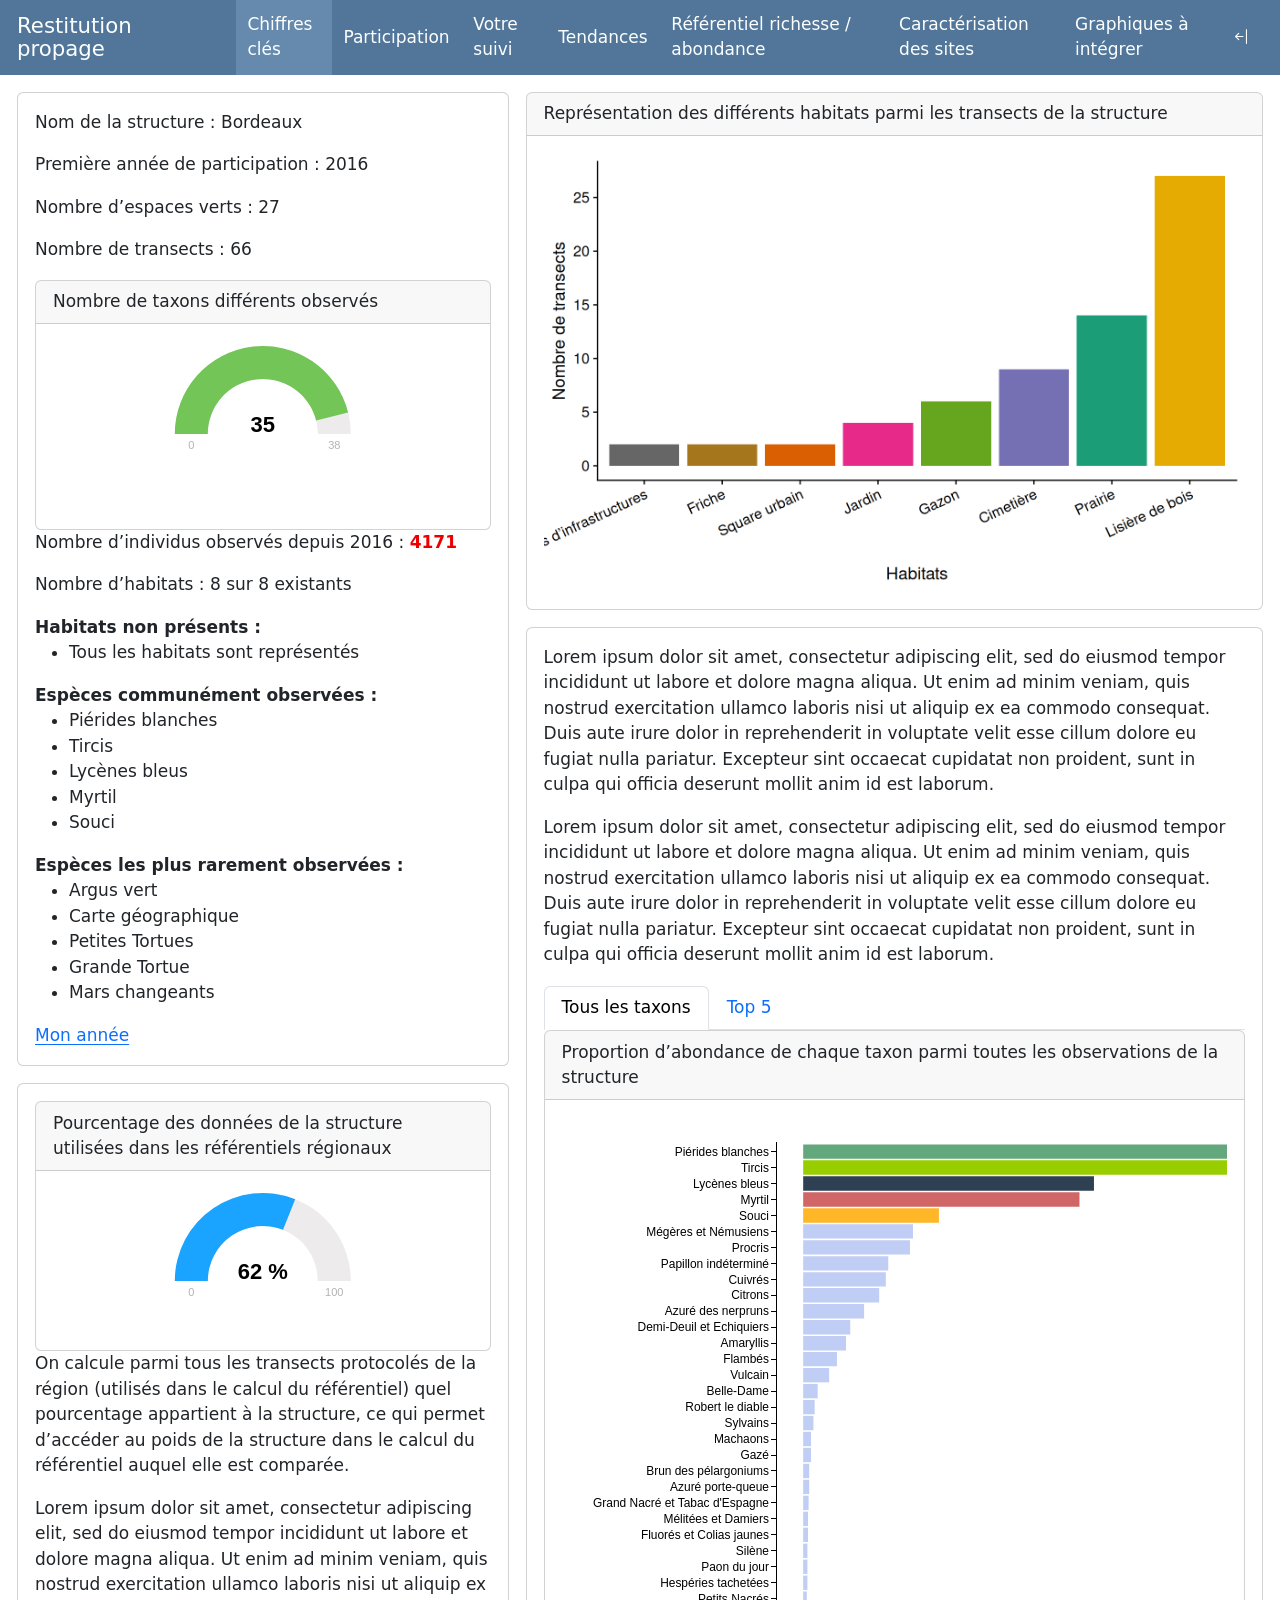
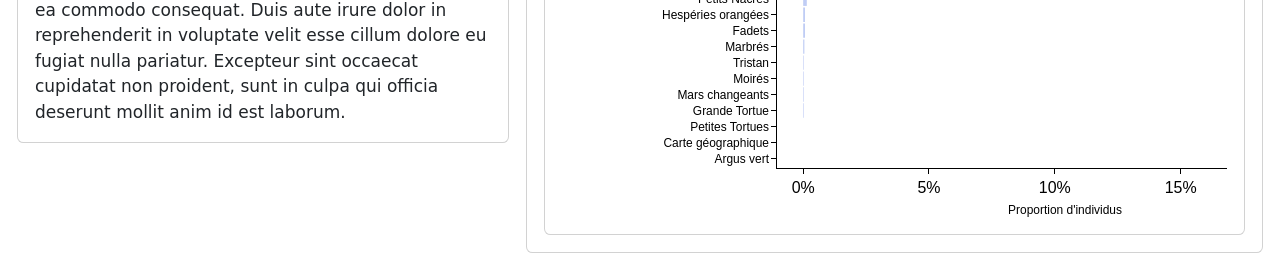
==== docs/bordeaux.html @ f099017a "fix: correction de la participation" ====
<!DOCTYPE html>
<html xmlns="http://www.w3.org/1999/xhtml" lang="en" xml:lang="en"><head>

<meta charset="utf-8">
<meta name="generator" content="quarto-1.4.549">

<meta name="viewport" content="width=device-width, initial-scale=1.0, user-scalable=yes">


<title>Restitution propage</title>
<style>
code{white-space: pre-wrap;}
span.smallcaps{font-variant: small-caps;}
div.columns{display: flex; gap: min(4vw, 1.5em);}
div.column{flex: auto; overflow-x: auto;}
div.hanging-indent{margin-left: 1.5em; text-indent: -1.5em;}
ul.task-list{list-style: none;}
ul.task-list li input[type="checkbox"] {
width: 0.8em;
margin: 0 0.8em 0.2em -1em;  vertical-align: middle;
}
</style>


<script>/*!
 * clipboard.js v2.0.11
 * https://clipboardjs.com/
 *
 * Licensed MIT © Zeno Rocha
 */
!function(t,e){"object"==typeof exports&&"object"==typeof module?module.exports=e():"function"==typeof define&&define.amd?define([],e):"object"==typeof exports?exports.ClipboardJS=e():t.ClipboardJS=e()}(this,function(){return n={686:function(t,e,n){"use strict";n.d(e,{default:function(){return b}});var e=n(279),i=n.n(e),e=n(370),u=n.n(e),e=n(817),r=n.n(e);function c(t){try{return document.execCommand(t)}catch(t){return}}var a=function(t){t=r()(t);return c("cut"),t};function o(t,e){var n,o,t=(n=t,o="rtl"===document.documentElement.getAttribute("dir"),(t=document.createElement("textarea")).style.fontSize="12pt",t.style.border="0",t.style.padding="0",t.style.margin="0",t.style.position="absolute",t.style[o?"right":"left"]="-9999px",o=window.pageYOffset||document.documentElement.scrollTop,t.style.top="".concat(o,"px"),t.setAttribute("readonly",""),t.value=n,t);return e.container.appendChild(t),e=r()(t),c("copy"),t.remove(),e}var f=function(t){var e=1<arguments.length&&void 0!==arguments[1]?arguments[1]:{container:document.body},n="";return"string"==typeof t?n=o(t,e):t instanceof HTMLInputElement&&!["text","search","url","tel","password"].includes(null==t?void 0:t.type)?n=o(t.value,e):(n=r()(t),c("copy")),n};function l(t){return(l="function"==typeof Symbol&&"symbol"==typeof Symbol.iterator?function(t){return typeof t}:function(t){return t&&"function"==typeof Symbol&&t.constructor===Symbol&&t!==Symbol.prototype?"symbol":typeof t})(t)}var s=function(){var t=0<arguments.length&&void 0!==arguments[0]?arguments[0]:{},e=t.action,n=void 0===e?"copy":e,o=t.container,e=t.target,t=t.text;if("copy"!==n&&"cut"!==n)throw new Error('Invalid "action" value, use either "copy" or "cut"');if(void 0!==e){if(!e||"object"!==l(e)||1!==e.nodeType)throw new Error('Invalid "target" value, use a valid Element');if("copy"===n&&e.hasAttribute("disabled"))throw new Error('Invalid "target" attribute. Please use "readonly" instead of "disabled" attribute');if("cut"===n&&(e.hasAttribute("readonly")||e.hasAttribute("disabled")))throw new Error('Invalid "target" attribute. You can\'t cut text from elements with "readonly" or "disabled" attributes')}return t?f(t,{container:o}):e?"cut"===n?a(e):f(e,{container:o}):void 0};function p(t){return(p="function"==typeof Symbol&&"symbol"==typeof Symbol.iterator?function(t){return typeof t}:function(t){return t&&"function"==typeof Symbol&&t.constructor===Symbol&&t!==Symbol.prototype?"symbol":typeof t})(t)}function d(t,e){for(var n=0;n<e.length;n++){var o=e[n];o.enumerable=o.enumerable||!1,o.configurable=!0,"value"in o&&(o.writable=!0),Object.defineProperty(t,o.key,o)}}function y(t,e){return(y=Object.setPrototypeOf||function(t,e){return t.__proto__=e,t})(t,e)}function h(n){var o=function(){if("undefined"==typeof Reflect||!Reflect.construct)return!1;if(Reflect.construct.sham)return!1;if("function"==typeof Proxy)return!0;try{return Date.prototype.toString.call(Reflect.construct(Date,[],function(){})),!0}catch(t){return!1}}();return function(){var t,e=v(n);return t=o?(t=v(this).constructor,Reflect.construct(e,arguments,t)):e.apply(this,arguments),e=this,!(t=t)||"object"!==p(t)&&"function"!=typeof t?function(t){if(void 0!==t)return t;throw new ReferenceError("this hasn't been initialised - super() hasn't been called")}(e):t}}function v(t){return(v=Object.setPrototypeOf?Object.getPrototypeOf:function(t){return t.__proto__||Object.getPrototypeOf(t)})(t)}function m(t,e){t="data-clipboard-".concat(t);if(e.hasAttribute(t))return e.getAttribute(t)}var b=function(){!function(t,e){if("function"!=typeof e&&null!==e)throw new TypeError("Super expression must either be null or a function");t.prototype=Object.create(e&&e.prototype,{constructor:{value:t,writable:!0,configurable:!0}}),e&&y(t,e)}(r,i());var t,e,n,o=h(r);function r(t,e){var n;return function(t){if(!(t instanceof r))throw new TypeError("Cannot call a class as a function")}(this),(n=o.call(this)).resolveOptions(e),n.listenClick(t),n}return t=r,n=[{key:"copy",value:function(t){var e=1<arguments.length&&void 0!==arguments[1]?arguments[1]:{container:document.body};return f(t,e)}},{key:"cut",value:function(t){return a(t)}},{key:"isSupported",value:function(){var t=0<arguments.length&&void 0!==arguments[0]?arguments[0]:["copy","cut"],t="string"==typeof t?[t]:t,e=!!document.queryCommandSupported;return t.forEach(function(t){e=e&&!!document.queryCommandSupported(t)}),e}}],(e=[{key:"resolveOptions",value:function(){var t=0<arguments.length&&void 0!==arguments[0]?arguments[0]:{};this.action="function"==typeof t.action?t.action:this.defaultAction,this.target="function"==typeof t.target?t.target:this.defaultTarget,this.text="function"==typeof t.text?t.text:this.defaultText,this.container="object"===p(t.container)?t.container:document.body}},{key:"listenClick",value:function(t){var e=this;this.listener=u()(t,"click",function(t){return e.onClick(t)})}},{key:"onClick",value:function(t){var e=t.delegateTarget||t.currentTarget,n=this.action(e)||"copy",t=s({action:n,container:this.container,target:this.target(e),text:this.text(e)});this.emit(t?"success":"error",{action:n,text:t,trigger:e,clearSelection:function(){e&&e.focus(),window.getSelection().removeAllRanges()}})}},{key:"defaultAction",value:function(t){return m("action",t)}},{key:"defaultTarget",value:function(t){t=m("target",t);if(t)return document.querySelector(t)}},{key:"defaultText",value:function(t){return m("text",t)}},{key:"destroy",value:function(){this.listener.destroy()}}])&&d(t.prototype,e),n&&d(t,n),r}()},828:function(t){var e;"undefined"==typeof Element||Element.prototype.matches||((e=Element.prototype).matches=e.matchesSelector||e.mozMatchesSelector||e.msMatchesSelector||e.oMatchesSelector||e.webkitMatchesSelector),t.exports=function(t,e){for(;t&&9!==t.nodeType;){if("function"==typeof t.matches&&t.matches(e))return t;t=t.parentNode}}},438:function(t,e,n){var u=n(828);function i(t,e,n,o,r){var i=function(e,n,t,o){return function(t){t.delegateTarget=u(t.target,n),t.delegateTarget&&o.call(e,t)}}.apply(this,arguments);return t.addEventListener(n,i,r),{destroy:function(){t.removeEventListener(n,i,r)}}}t.exports=function(t,e,n,o,r){return"function"==typeof t.addEventListener?i.apply(null,arguments):"function"==typeof n?i.bind(null,document).apply(null,arguments):("string"==typeof t&&(t=document.querySelectorAll(t)),Array.prototype.map.call(t,function(t){return i(t,e,n,o,r)}))}},879:function(t,n){n.node=function(t){return void 0!==t&&t instanceof HTMLElement&&1===t.nodeType},n.nodeList=function(t){var e=Object.prototype.toString.call(t);return void 0!==t&&("[object NodeList]"===e||"[object HTMLCollection]"===e)&&"length"in t&&(0===t.length||n.node(t[0]))},n.string=function(t){return"string"==typeof t||t instanceof String},n.fn=function(t){return"[object Function]"===Object.prototype.toString.call(t)}},370:function(t,e,n){var f=n(879),l=n(438);t.exports=function(t,e,n){if(!t&&!e&&!n)throw new Error("Missing required arguments");if(!f.string(e))throw new TypeError("Second argument must be a String");if(!f.fn(n))throw new TypeError("Third argument must be a Function");if(f.node(t))return c=e,a=n,(u=t).addEventListener(c,a),{destroy:function(){u.removeEventListener(c,a)}};if(f.nodeList(t))return o=t,r=e,i=n,Array.prototype.forEach.call(o,function(t){t.addEventListener(r,i)}),{destroy:function(){Array.prototype.forEach.call(o,function(t){t.removeEventListener(r,i)})}};if(f.string(t))return t=t,e=e,n=n,l(document.body,t,e,n);throw new TypeError("First argument must be a String, HTMLElement, HTMLCollection, or NodeList");var o,r,i,u,c,a}},817:function(t){t.exports=function(t){var e,n="SELECT"===t.nodeName?(t.focus(),t.value):"INPUT"===t.nodeName||"TEXTAREA"===t.nodeName?((e=t.hasAttribute("readonly"))||t.setAttribute("readonly",""),t.select(),t.setSelectionRange(0,t.value.length),e||t.removeAttribute("readonly"),t.value):(t.hasAttribute("contenteditable")&&t.focus(),n=window.getSelection(),(e=document.createRange()).selectNodeContents(t),n.removeAllRanges(),n.addRange(e),n.toString());return n}},279:function(t){function e(){}e.prototype={on:function(t,e,n){var o=this.e||(this.e={});return(o[t]||(o[t]=[])).push({fn:e,ctx:n}),this},once:function(t,e,n){var o=this;function r(){o.off(t,r),e.apply(n,arguments)}return r._=e,this.on(t,r,n)},emit:function(t){for(var e=[].slice.call(arguments,1),n=((this.e||(this.e={}))[t]||[]).slice(),o=0,r=n.length;o<r;o++)n[o].fn.apply(n[o].ctx,e);return this},off:function(t,e){var n=this.e||(this.e={}),o=n[t],r=[];if(o&&e)for(var i=0,u=o.length;i<u;i++)o[i].fn!==e&&o[i].fn._!==e&&r.push(o[i]);return r.length?n[t]=r:delete n[t],this}},t.exports=e,t.exports.TinyEmitter=e}},r={},o.n=function(t){var e=t&&t.__esModule?function(){return t.default}:function(){return t};return o.d(e,{a:e}),e},o.d=function(t,e){for(var n in e)o.o(e,n)&&!o.o(t,n)&&Object.defineProperty(t,n,{enumerable:!0,get:e[n]})},o.o=function(t,e){return Object.prototype.hasOwnProperty.call(t,e)},o(686).default;function o(t){if(r[t])return r[t].exports;var e=r[t]={exports:{}};return n[t](e,e.exports,o),e.exports}var n,r});</script>
<script>const sectionChanged = new CustomEvent("quarto-sectionChanged", {
  detail: {},
  bubbles: true,
  cancelable: false,
  composed: false,
});

const layoutMarginEls = () => {
  // Find any conflicting margin elements and add margins to the
  // top to prevent overlap
  const marginChildren = window.document.querySelectorAll(
    ".column-margin.column-container > *, .margin-caption, .aside"
  );

  let lastBottom = 0;
  for (const marginChild of marginChildren) {
    if (marginChild.offsetParent !== null) {
      // clear the top margin so we recompute it
      marginChild.style.marginTop = null;
      const top = marginChild.getBoundingClientRect().top + window.scrollY;
      if (top < lastBottom) {
        const marginChildStyle = window.getComputedStyle(marginChild);
        const marginBottom = parseFloat(marginChildStyle["marginBottom"]);
        const margin = lastBottom - top + marginBottom;
        marginChild.style.marginTop = `${margin}px`;
      }
      const styles = window.getComputedStyle(marginChild);
      const marginTop = parseFloat(styles["marginTop"]);
      lastBottom = top + marginChild.getBoundingClientRect().height + marginTop;
    }
  }
};

window.document.addEventListener("DOMContentLoaded", function (_event) {
  // Recompute the position of margin elements anytime the body size changes
  if (window.ResizeObserver) {
    const resizeObserver = new window.ResizeObserver(
      throttle(() => {
        layoutMarginEls();
        if (
          window.document.body.getBoundingClientRect().width < 990 &&
          isReaderMode()
        ) {
          quartoToggleReader();
        }
      }, 50)
    );
    resizeObserver.observe(window.document.body);
  }

  const tocEl = window.document.querySelector('nav.toc-active[role="doc-toc"]');
  const sidebarEl = window.document.getElementById("quarto-sidebar");
  const leftTocEl = window.document.getElementById("quarto-sidebar-toc-left");
  const marginSidebarEl = window.document.getElementById(
    "quarto-margin-sidebar"
  );
  // function to determine whether the element has a previous sibling that is active
  const prevSiblingIsActiveLink = (el) => {
    const sibling = el.previousElementSibling;
    if (sibling && sibling.tagName === "A") {
      return sibling.classList.contains("active");
    } else {
      return false;
    }
  };

  // fire slideEnter for bootstrap tab activations (for htmlwidget resize behavior)
  function fireSlideEnter(e) {
    const event = window.document.createEvent("Event");
    event.initEvent("slideenter", true, true);
    window.document.dispatchEvent(event);
  }
  const tabs = window.document.querySelectorAll('a[data-bs-toggle="tab"]');
  tabs.forEach((tab) => {
    tab.addEventListener("shown.bs.tab", fireSlideEnter);
  });

  // fire slideEnter for tabby tab activations (for htmlwidget resize behavior)
  document.addEventListener("tabby", fireSlideEnter, false);

  // Track scrolling and mark TOC links as active
  // get table of contents and sidebar (bail if we don't have at least one)
  const tocLinks = tocEl
    ? [...tocEl.querySelectorAll("a[data-scroll-target]")]
    : [];
  const makeActive = (link) => tocLinks[link].classList.add("active");
  const removeActive = (link) => tocLinks[link].classList.remove("active");
  const removeAllActive = () =>
    [...Array(tocLinks.length).keys()].forEach((link) => removeActive(link));

  // activate the anchor for a section associated with this TOC entry
  tocLinks.forEach((link) => {
    link.addEventListener("click", () => {
      if (link.href.indexOf("#") !== -1) {
        const anchor = link.href.split("#")[1];
        const heading = window.document.querySelector(
          `[data-anchor-id=${anchor}]`
        );
        if (heading) {
          // Add the class
          heading.classList.add("reveal-anchorjs-link");

          // function to show the anchor
          const handleMouseout = () => {
            heading.classList.remove("reveal-anchorjs-link");
            heading.removeEventListener("mouseout", handleMouseout);
          };

          // add a function to clear the anchor when the user mouses out of it
          heading.addEventListener("mouseout", handleMouseout);
        }
      }
    });
  });

  const sections = tocLinks.map((link) => {
    const target = link.getAttribute("data-scroll-target");
    if (target.startsWith("#")) {
      return window.document.getElementById(decodeURI(`${target.slice(1)}`));
    } else {
      return window.document.querySelector(decodeURI(`${target}`));
    }
  });

  const sectionMargin = 200;
  let currentActive = 0;
  // track whether we've initialized state the first time
  let init = false;

  const updateActiveLink = () => {
    // The index from bottom to top (e.g. reversed list)
    let sectionIndex = -1;
    if (
      window.innerHeight + window.pageYOffset >=
      window.document.body.offsetHeight
    ) {
      sectionIndex = 0;
    } else {
      sectionIndex = [...sections].reverse().findIndex((section) => {
        if (section) {
          return window.pageYOffset >= section.offsetTop - sectionMargin;
        } else {
          return false;
        }
      });
    }
    if (sectionIndex > -1) {
      const current = sections.length - sectionIndex - 1;
      if (current !== currentActive) {
        removeAllActive();
        currentActive = current;
        makeActive(current);
        if (init) {
          window.dispatchEvent(sectionChanged);
        }
        init = true;
      }
    }
  };

  const inHiddenRegion = (top, bottom, hiddenRegions) => {
    for (const region of hiddenRegions) {
      if (top <= region.bottom && bottom >= region.top) {
        return true;
      }
    }
    return false;
  };

  const categorySelector = "header.quarto-title-block .quarto-category";
  const activateCategories = (href) => {
    // Find any categories
    // Surround them with a link pointing back to:
    // #category=Authoring
    try {
      const categoryEls = window.document.querySelectorAll(categorySelector);
      for (const categoryEl of categoryEls) {
        const categoryText = categoryEl.textContent;
        if (categoryText) {
          const link = `${href}#category=${encodeURIComponent(categoryText)}`;
          const linkEl = window.document.createElement("a");
          linkEl.setAttribute("href", link);
          for (const child of categoryEl.childNodes) {
            linkEl.append(child);
          }
          categoryEl.appendChild(linkEl);
        }
      }
    } catch {
      // Ignore errors
    }
  };
  function hasTitleCategories() {
    return window.document.querySelector(categorySelector) !== null;
  }

  function offsetRelativeUrl(url) {
    const offset = getMeta("quarto:offset");
    return offset ? offset + url : url;
  }

  function offsetAbsoluteUrl(url) {
    const offset = getMeta("quarto:offset");
    const baseUrl = new URL(offset, window.location);

    const projRelativeUrl = url.replace(baseUrl, "");
    if (projRelativeUrl.startsWith("/")) {
      return projRelativeUrl;
    } else {
      return "/" + projRelativeUrl;
    }
  }

  // read a meta tag value
  function getMeta(metaName) {
    const metas = window.document.getElementsByTagName("meta");
    for (let i = 0; i < metas.length; i++) {
      if (metas[i].getAttribute("name") === metaName) {
        return metas[i].getAttribute("content");
      }
    }
    return "";
  }

  async function findAndActivateCategories() {
    const currentPagePath = offsetAbsoluteUrl(window.location.href);
    const response = await fetch(offsetRelativeUrl("listings.json"));
    if (response.status == 200) {
      return response.json().then(function (listingPaths) {
        const listingHrefs = [];
        for (const listingPath of listingPaths) {
          const pathWithoutLeadingSlash = listingPath.listing.substring(1);
          for (const item of listingPath.items) {
            if (
              item === currentPagePath ||
              item === currentPagePath + "index.html"
            ) {
              // Resolve this path against the offset to be sure
              // we already are using the correct path to the listing
              // (this adjusts the listing urls to be rooted against
              // whatever root the page is actually running against)
              const relative = offsetRelativeUrl(pathWithoutLeadingSlash);
              const baseUrl = window.location;
              const resolvedPath = new URL(relative, baseUrl);
              listingHrefs.push(resolvedPath.pathname);
              break;
            }
          }
        }

        // Look up the tree for a nearby linting and use that if we find one
        const nearestListing = findNearestParentListing(
          offsetAbsoluteUrl(window.location.pathname),
          listingHrefs
        );
        if (nearestListing) {
          activateCategories(nearestListing);
        } else {
          // See if the referrer is a listing page for this item
          const referredRelativePath = offsetAbsoluteUrl(document.referrer);
          const referrerListing = listingHrefs.find((listingHref) => {
            const isListingReferrer =
              listingHref === referredRelativePath ||
              listingHref === referredRelativePath + "index.html";
            return isListingReferrer;
          });

          if (referrerListing) {
            // Try to use the referrer if possible
            activateCategories(referrerListing);
          } else if (listingHrefs.length > 0) {
            // Otherwise, just fall back to the first listing
            activateCategories(listingHrefs[0]);
          }
        }
      });
    }
  }
  if (hasTitleCategories()) {
    findAndActivateCategories();
  }

  const findNearestParentListing = (href, listingHrefs) => {
    if (!href || !listingHrefs) {
      return undefined;
    }
    // Look up the tree for a nearby linting and use that if we find one
    const relativeParts = href.substring(1).split("/");
    while (relativeParts.length > 0) {
      const path = relativeParts.join("/");
      for (const listingHref of listingHrefs) {
        if (listingHref.startsWith(path)) {
          return listingHref;
        }
      }
      relativeParts.pop();
    }

    return undefined;
  };

  const manageSidebarVisiblity = (el, placeholderDescriptor) => {
    let isVisible = true;
    let elRect;

    return (hiddenRegions) => {
      if (el === null) {
        return;
      }

      // Find the last element of the TOC
      const lastChildEl = el.lastElementChild;

      if (lastChildEl) {
        // Converts the sidebar to a menu
        const convertToMenu = () => {
          for (const child of el.children) {
            child.style.opacity = 0;
            child.style.overflow = "hidden";
          }

          nexttick(() => {
            const toggleContainer = window.document.createElement("div");
            toggleContainer.style.width = "100%";
            toggleContainer.classList.add("zindex-over-content");
            toggleContainer.classList.add("quarto-sidebar-toggle");
            toggleContainer.classList.add("headroom-target"); // Marks this to be managed by headeroom
            toggleContainer.id = placeholderDescriptor.id;
            toggleContainer.style.position = "fixed";

            const toggleIcon = window.document.createElement("i");
            toggleIcon.classList.add("quarto-sidebar-toggle-icon");
            toggleIcon.classList.add("bi");
            toggleIcon.classList.add("bi-caret-down-fill");

            const toggleTitle = window.document.createElement("div");
            const titleEl = window.document.body.querySelector(
              placeholderDescriptor.titleSelector
            );
            if (titleEl) {
              toggleTitle.append(
                titleEl.textContent || titleEl.innerText,
                toggleIcon
              );
            }
            toggleTitle.classList.add("zindex-over-content");
            toggleTitle.classList.add("quarto-sidebar-toggle-title");
            toggleContainer.append(toggleTitle);

            const toggleContents = window.document.createElement("div");
            toggleContents.classList = el.classList;
            toggleContents.classList.add("zindex-over-content");
            toggleContents.classList.add("quarto-sidebar-toggle-contents");
            for (const child of el.children) {
              if (child.id === "toc-title") {
                continue;
              }

              const clone = child.cloneNode(true);
              clone.style.opacity = 1;
              clone.style.display = null;
              toggleContents.append(clone);
            }
            toggleContents.style.height = "0px";
            const positionToggle = () => {
              // position the element (top left of parent, same width as parent)
              if (!elRect) {
                elRect = el.getBoundingClientRect();
              }
              toggleContainer.style.left = `${elRect.left}px`;
              toggleContainer.style.top = `${elRect.top}px`;
              toggleContainer.style.width = `${elRect.width}px`;
            };
            positionToggle();

            toggleContainer.append(toggleContents);
            el.parentElement.prepend(toggleContainer);

            // Process clicks
            let tocShowing = false;
            // Allow the caller to control whether this is dismissed
            // when it is clicked (e.g. sidebar navigation supports
            // opening and closing the nav tree, so don't dismiss on click)
            const clickEl = placeholderDescriptor.dismissOnClick
              ? toggleContainer
              : toggleTitle;

            const closeToggle = () => {
              if (tocShowing) {
                toggleContainer.classList.remove("expanded");
                toggleContents.style.height = "0px";
                tocShowing = false;
              }
            };

            // Get rid of any expanded toggle if the user scrolls
            window.document.addEventListener(
              "scroll",
              throttle(() => {
                closeToggle();
              }, 50)
            );

            // Handle positioning of the toggle
            window.addEventListener(
              "resize",
              throttle(() => {
                elRect = undefined;
                positionToggle();
              }, 50)
            );

            window.addEventListener("quarto-hrChanged", () => {
              elRect = undefined;
            });

            // Process the click
            clickEl.onclick = () => {
              if (!tocShowing) {
                toggleContainer.classList.add("expanded");
                toggleContents.style.height = null;
                tocShowing = true;
              } else {
                closeToggle();
              }
            };
          });
        };

        // Converts a sidebar from a menu back to a sidebar
        const convertToSidebar = () => {
          for (const child of el.children) {
            child.style.opacity = 1;
            child.style.overflow = null;
          }

          const placeholderEl = window.document.getElementById(
            placeholderDescriptor.id
          );
          if (placeholderEl) {
            placeholderEl.remove();
          }

          el.classList.remove("rollup");
        };

        if (isReaderMode()) {
          convertToMenu();
          isVisible = false;
        } else {
          // Find the top and bottom o the element that is being managed
          const elTop = el.offsetTop;
          const elBottom =
            elTop + lastChildEl.offsetTop + lastChildEl.offsetHeight;

          if (!isVisible) {
            // If the element is current not visible reveal if there are
            // no conflicts with overlay regions
            if (!inHiddenRegion(elTop, elBottom, hiddenRegions)) {
              convertToSidebar();
              isVisible = true;
            }
          } else {
            // If the element is visible, hide it if it conflicts with overlay regions
            // and insert a placeholder toggle (or if we're in reader mode)
            if (inHiddenRegion(elTop, elBottom, hiddenRegions)) {
              convertToMenu();
              isVisible = false;
            }
          }
        }
      }
    };
  };

  const tabEls = document.querySelectorAll('a[data-bs-toggle="tab"]');
  for (const tabEl of tabEls) {
    const id = tabEl.getAttribute("data-bs-target");
    if (id) {
      const columnEl = document.querySelector(
        `${id} .column-margin, .tabset-margin-content`
      );
      if (columnEl)
        tabEl.addEventListener("shown.bs.tab", function (event) {
          const el = event.srcElement;
          if (el) {
            const visibleCls = `${el.id}-margin-content`;
            // walk up until we find a parent tabset
            let panelTabsetEl = el.parentElement;
            while (panelTabsetEl) {
              if (panelTabsetEl.classList.contains("panel-tabset")) {
                break;
              }
              panelTabsetEl = panelTabsetEl.parentElement;
            }

            if (panelTabsetEl) {
              const prevSib = panelTabsetEl.previousElementSibling;
              if (
                prevSib &&
                prevSib.classList.contains("tabset-margin-container")
              ) {
                const childNodes = prevSib.querySelectorAll(
                  ".tabset-margin-content"
                );
                for (const childEl of childNodes) {
                  if (childEl.classList.contains(visibleCls)) {
                    childEl.classList.remove("collapse");
                  } else {
                    childEl.classList.add("collapse");
                  }
                }
              }
            }
          }

          layoutMarginEls();
        });
    }
  }

  // Manage the visibility of the toc and the sidebar
  const marginScrollVisibility = manageSidebarVisiblity(marginSidebarEl, {
    id: "quarto-toc-toggle",
    titleSelector: "#toc-title",
    dismissOnClick: true,
  });
  const sidebarScrollVisiblity = manageSidebarVisiblity(sidebarEl, {
    id: "quarto-sidebarnav-toggle",
    titleSelector: ".title",
    dismissOnClick: false,
  });
  let tocLeftScrollVisibility;
  if (leftTocEl) {
    tocLeftScrollVisibility = manageSidebarVisiblity(leftTocEl, {
      id: "quarto-lefttoc-toggle",
      titleSelector: "#toc-title",
      dismissOnClick: true,
    });
  }

  // Find the first element that uses formatting in special columns
  const conflictingEls = window.document.body.querySelectorAll(
    '[class^="column-"], [class*=" column-"], aside, [class*="margin-caption"], [class*=" margin-caption"], [class*="margin-ref"], [class*=" margin-ref"]'
  );

  // Filter all the possibly conflicting elements into ones
  // the do conflict on the left or ride side
  const arrConflictingEls = Array.from(conflictingEls);
  const leftSideConflictEls = arrConflictingEls.filter((el) => {
    if (el.tagName === "ASIDE") {
      return false;
    }
    return Array.from(el.classList).find((className) => {
      return (
        className !== "column-body" &&
        className.startsWith("column-") &&
        !className.endsWith("right") &&
        !className.endsWith("container") &&
        className !== "column-margin"
      );
    });
  });
  const rightSideConflictEls = arrConflictingEls.filter((el) => {
    if (el.tagName === "ASIDE") {
      return true;
    }

    const hasMarginCaption = Array.from(el.classList).find((className) => {
      return className == "margin-caption";
    });
    if (hasMarginCaption) {
      return true;
    }

    return Array.from(el.classList).find((className) => {
      return (
        className !== "column-body" &&
        !className.endsWith("container") &&
        className.startsWith("column-") &&
        !className.endsWith("left")
      );
    });
  });

  const kOverlapPaddingSize = 10;
  function toRegions(els) {
    return els.map((el) => {
      const boundRect = el.getBoundingClientRect();
      const top =
        boundRect.top +
        document.documentElement.scrollTop -
        kOverlapPaddingSize;
      return {
        top,
        bottom: top + el.scrollHeight + 2 * kOverlapPaddingSize,
      };
    });
  }

  let hasObserved = false;
  const visibleItemObserver = (els) => {
    let visibleElements = [...els];
    const intersectionObserver = new IntersectionObserver(
      (entries, _observer) => {
        entries.forEach((entry) => {
          if (entry.isIntersecting) {
            if (visibleElements.indexOf(entry.target) === -1) {
              visibleElements.push(entry.target);
            }
          } else {
            visibleElements = visibleElements.filter((visibleEntry) => {
              return visibleEntry !== entry;
            });
          }
        });

        if (!hasObserved) {
          hideOverlappedSidebars();
        }
        hasObserved = true;
      },
      {}
    );
    els.forEach((el) => {
      intersectionObserver.observe(el);
    });

    return {
      getVisibleEntries: () => {
        return visibleElements;
      },
    };
  };

  const rightElementObserver = visibleItemObserver(rightSideConflictEls);
  const leftElementObserver = visibleItemObserver(leftSideConflictEls);

  const hideOverlappedSidebars = () => {
    marginScrollVisibility(toRegions(rightElementObserver.getVisibleEntries()));
    sidebarScrollVisiblity(toRegions(leftElementObserver.getVisibleEntries()));
    if (tocLeftScrollVisibility) {
      tocLeftScrollVisibility(
        toRegions(leftElementObserver.getVisibleEntries())
      );
    }
  };

  window.quartoToggleReader = () => {
    // Applies a slow class (or removes it)
    // to update the transition speed
    const slowTransition = (slow) => {
      const manageTransition = (id, slow) => {
        const el = document.getElementById(id);
        if (el) {
          if (slow) {
            el.classList.add("slow");
          } else {
            el.classList.remove("slow");
          }
        }
      };

      manageTransition("TOC", slow);
      manageTransition("quarto-sidebar", slow);
    };
    const readerMode = !isReaderMode();
    setReaderModeValue(readerMode);

    // If we're entering reader mode, slow the transition
    if (readerMode) {
      slowTransition(readerMode);
    }
    highlightReaderToggle(readerMode);
    hideOverlappedSidebars();

    // If we're exiting reader mode, restore the non-slow transition
    if (!readerMode) {
      slowTransition(!readerMode);
    }
  };

  const highlightReaderToggle = (readerMode) => {
    const els = document.querySelectorAll(".quarto-reader-toggle");
    if (els) {
      els.forEach((el) => {
        if (readerMode) {
          el.classList.add("reader");
        } else {
          el.classList.remove("reader");
        }
      });
    }
  };

  const setReaderModeValue = (val) => {
    if (window.location.protocol !== "file:") {
      window.localStorage.setItem("quarto-reader-mode", val);
    } else {
      localReaderMode = val;
    }
  };

  const isReaderMode = () => {
    if (window.location.protocol !== "file:") {
      return window.localStorage.getItem("quarto-reader-mode") === "true";
    } else {
      return localReaderMode;
    }
  };
  let localReaderMode = null;

  const tocOpenDepthStr = tocEl?.getAttribute("data-toc-expanded");
  const tocOpenDepth = tocOpenDepthStr ? Number(tocOpenDepthStr) : 1;

  // Walk the TOC and collapse/expand nodes
  // Nodes are expanded if:
  // - they are top level
  // - they have children that are 'active' links
  // - they are directly below an link that is 'active'
  const walk = (el, depth) => {
    // Tick depth when we enter a UL
    if (el.tagName === "UL") {
      depth = depth + 1;
    }

    // It this is active link
    let isActiveNode = false;
    if (el.tagName === "A" && el.classList.contains("active")) {
      isActiveNode = true;
    }

    // See if there is an active child to this element
    let hasActiveChild = false;
    for (child of el.children) {
      hasActiveChild = walk(child, depth) || hasActiveChild;
    }

    // Process the collapse state if this is an UL
    if (el.tagName === "UL") {
      if (tocOpenDepth === -1 && depth > 1) {
        el.classList.add("collapse");
      } else if (
        depth <= tocOpenDepth ||
        hasActiveChild ||
        prevSiblingIsActiveLink(el)
      ) {
        el.classList.remove("collapse");
      } else {
        el.classList.add("collapse");
      }

      // untick depth when we leave a UL
      depth = depth - 1;
    }
    return hasActiveChild || isActiveNode;
  };

  // walk the TOC and expand / collapse any items that should be shown

  if (tocEl) {
    walk(tocEl, 0);
    updateActiveLink();
  }

  // Throttle the scroll event and walk peridiocally
  window.document.addEventListener(
    "scroll",
    throttle(() => {
      if (tocEl) {
        updateActiveLink();
        walk(tocEl, 0);
      }
      if (!isReaderMode()) {
        hideOverlappedSidebars();
      }
    }, 5)
  );
  window.addEventListener(
    "resize",
    throttle(() => {
      if (!isReaderMode()) {
        hideOverlappedSidebars();
      }
    }, 10)
  );
  hideOverlappedSidebars();
  highlightReaderToggle(isReaderMode());
});

// grouped tabsets
window.addEventListener("pageshow", (_event) => {
  function getTabSettings() {
    const data = localStorage.getItem("quarto-persistent-tabsets-data");
    if (!data) {
      localStorage.setItem("quarto-persistent-tabsets-data", "{}");
      return {};
    }
    if (data) {
      return JSON.parse(data);
    }
  }

  function setTabSettings(data) {
    localStorage.setItem(
      "quarto-persistent-tabsets-data",
      JSON.stringify(data)
    );
  }

  function setTabState(groupName, groupValue) {
    const data = getTabSettings();
    data[groupName] = groupValue;
    setTabSettings(data);
  }

  function toggleTab(tab, active) {
    const tabPanelId = tab.getAttribute("aria-controls");
    const tabPanel = document.getElementById(tabPanelId);
    if (active) {
      tab.classList.add("active");
      tabPanel.classList.add("active");
    } else {
      tab.classList.remove("active");
      tabPanel.classList.remove("active");
    }
  }

  function toggleAll(selectedGroup, selectorsToSync) {
    for (const [thisGroup, tabs] of Object.entries(selectorsToSync)) {
      const active = selectedGroup === thisGroup;
      for (const tab of tabs) {
        toggleTab(tab, active);
      }
    }
  }

  function findSelectorsToSyncByLanguage() {
    const result = {};
    const tabs = Array.from(
      document.querySelectorAll(`div[data-group] a[id^='tabset-']`)
    );
    for (const item of tabs) {
      const div = item.parentElement.parentElement.parentElement;
      const group = div.getAttribute("data-group");
      if (!result[group]) {
        result[group] = {};
      }
      const selectorsToSync = result[group];
      const value = item.innerHTML;
      if (!selectorsToSync[value]) {
        selectorsToSync[value] = [];
      }
      selectorsToSync[value].push(item);
    }
    return result;
  }

  function setupSelectorSync() {
    const selectorsToSync = findSelectorsToSyncByLanguage();
    Object.entries(selectorsToSync).forEach(([group, tabSetsByValue]) => {
      Object.entries(tabSetsByValue).forEach(([value, items]) => {
        items.forEach((item) => {
          item.addEventListener("click", (_event) => {
            setTabState(group, value);
            toggleAll(value, selectorsToSync[group]);
          });
        });
      });
    });
    return selectorsToSync;
  }

  const selectorsToSync = setupSelectorSync();
  for (const [group, selectedName] of Object.entries(getTabSettings())) {
    const selectors = selectorsToSync[group];
    // it's possible that stale state gives us empty selections, so we explicitly check here.
    if (selectors) {
      toggleAll(selectedName, selectors);
    }
  }
});

function throttle(func, wait) {
  let waiting = false;
  return function () {
    if (!waiting) {
      func.apply(this, arguments);
      waiting = true;
      setTimeout(function () {
        waiting = false;
      }, wait);
    }
  };
}

function nexttick(func) {
  return setTimeout(func, 0);
}
</script>
<script>/**
 * @popperjs/core v2.11.7 - MIT License
 */

!function(e,t){"object"==typeof exports&&"undefined"!=typeof module?t(exports):"function"==typeof define&&define.amd?define(["exports"],t):t((e="undefined"!=typeof globalThis?globalThis:e||self).Popper={})}(this,(function(e){"use strict";function t(e){if(null==e)return window;if("[object Window]"!==e.toString()){var t=e.ownerDocument;return t&&t.defaultView||window}return e}function n(e){return e instanceof t(e).Element||e instanceof Element}function r(e){return e instanceof t(e).HTMLElement||e instanceof HTMLElement}function o(e){return"undefined"!=typeof ShadowRoot&&(e instanceof t(e).ShadowRoot||e instanceof ShadowRoot)}var i=Math.max,a=Math.min,s=Math.round;function f(){var e=navigator.userAgentData;return null!=e&&e.brands&&Array.isArray(e.brands)?e.brands.map((function(e){return e.brand+"/"+e.version})).join(" "):navigator.userAgent}function c(){return!/^((?!chrome|android).)*safari/i.test(f())}function p(e,o,i){void 0===o&&(o=!1),void 0===i&&(i=!1);var a=e.getBoundingClientRect(),f=1,p=1;o&&r(e)&&(f=e.offsetWidth>0&&s(a.width)/e.offsetWidth||1,p=e.offsetHeight>0&&s(a.height)/e.offsetHeight||1);var u=(n(e)?t(e):window).visualViewport,l=!c()&&i,d=(a.left+(l&&u?u.offsetLeft:0))/f,h=(a.top+(l&&u?u.offsetTop:0))/p,m=a.width/f,v=a.height/p;return{width:m,height:v,top:h,right:d+m,bottom:h+v,left:d,x:d,y:h}}function u(e){var n=t(e);return{scrollLeft:n.pageXOffset,scrollTop:n.pageYOffset}}function l(e){return e?(e.nodeName||"").toLowerCase():null}function d(e){return((n(e)?e.ownerDocument:e.document)||window.document).documentElement}function h(e){return p(d(e)).left+u(e).scrollLeft}function m(e){return t(e).getComputedStyle(e)}function v(e){var t=m(e),n=t.overflow,r=t.overflowX,o=t.overflowY;return/auto|scroll|overlay|hidden/.test(n+o+r)}function y(e,n,o){void 0===o&&(o=!1);var i,a,f=r(n),c=r(n)&&function(e){var t=e.getBoundingClientRect(),n=s(t.width)/e.offsetWidth||1,r=s(t.height)/e.offsetHeight||1;return 1!==n||1!==r}(n),m=d(n),y=p(e,c,o),g={scrollLeft:0,scrollTop:0},b={x:0,y:0};return(f||!f&&!o)&&(("body"!==l(n)||v(m))&&(g=(i=n)!==t(i)&&r(i)?{scrollLeft:(a=i).scrollLeft,scrollTop:a.scrollTop}:u(i)),r(n)?((b=p(n,!0)).x+=n.clientLeft,b.y+=n.clientTop):m&&(b.x=h(m))),{x:y.left+g.scrollLeft-b.x,y:y.top+g.scrollTop-b.y,width:y.width,height:y.height}}function g(e){var t=p(e),n=e.offsetWidth,r=e.offsetHeight;return Math.abs(t.width-n)<=1&&(n=t.width),Math.abs(t.height-r)<=1&&(r=t.height),{x:e.offsetLeft,y:e.offsetTop,width:n,height:r}}function b(e){return"html"===l(e)?e:e.assignedSlot||e.parentNode||(o(e)?e.host:null)||d(e)}function x(e){return["html","body","#document"].indexOf(l(e))>=0?e.ownerDocument.body:r(e)&&v(e)?e:x(b(e))}function w(e,n){var r;void 0===n&&(n=[]);var o=x(e),i=o===(null==(r=e.ownerDocument)?void 0:r.body),a=t(o),s=i?[a].concat(a.visualViewport||[],v(o)?o:[]):o,f=n.concat(s);return i?f:f.concat(w(b(s)))}function O(e){return["table","td","th"].indexOf(l(e))>=0}function j(e){return r(e)&&"fixed"!==m(e).position?e.offsetParent:null}function E(e){for(var n=t(e),i=j(e);i&&O(i)&&"static"===m(i).position;)i=j(i);return i&&("html"===l(i)||"body"===l(i)&&"static"===m(i).position)?n:i||function(e){var t=/firefox/i.test(f());if(/Trident/i.test(f())&&r(e)&&"fixed"===m(e).position)return null;var n=b(e);for(o(n)&&(n=n.host);r(n)&&["html","body"].indexOf(l(n))<0;){var i=m(n);if("none"!==i.transform||"none"!==i.perspective||"paint"===i.contain||-1!==["transform","perspective"].indexOf(i.willChange)||t&&"filter"===i.willChange||t&&i.filter&&"none"!==i.filter)return n;n=n.parentNode}return null}(e)||n}var D="top",A="bottom",L="right",P="left",M="auto",k=[D,A,L,P],W="start",B="end",H="viewport",T="popper",R=k.reduce((function(e,t){return e.concat([t+"-"+W,t+"-"+B])}),[]),S=[].concat(k,[M]).reduce((function(e,t){return e.concat([t,t+"-"+W,t+"-"+B])}),[]),V=["beforeRead","read","afterRead","beforeMain","main","afterMain","beforeWrite","write","afterWrite"];function q(e){var t=new Map,n=new Set,r=[];function o(e){n.add(e.name),[].concat(e.requires||[],e.requiresIfExists||[]).forEach((function(e){if(!n.has(e)){var r=t.get(e);r&&o(r)}})),r.push(e)}return e.forEach((function(e){t.set(e.name,e)})),e.forEach((function(e){n.has(e.name)||o(e)})),r}function C(e){return e.split("-")[0]}function N(e,t){var n=t.getRootNode&&t.getRootNode();if(e.contains(t))return!0;if(n&&o(n)){var r=t;do{if(r&&e.isSameNode(r))return!0;r=r.parentNode||r.host}while(r)}return!1}function I(e){return Object.assign({},e,{left:e.x,top:e.y,right:e.x+e.width,bottom:e.y+e.height})}function _(e,r,o){return r===H?I(function(e,n){var r=t(e),o=d(e),i=r.visualViewport,a=o.clientWidth,s=o.clientHeight,f=0,p=0;if(i){a=i.width,s=i.height;var u=c();(u||!u&&"fixed"===n)&&(f=i.offsetLeft,p=i.offsetTop)}return{width:a,height:s,x:f+h(e),y:p}}(e,o)):n(r)?function(e,t){var n=p(e,!1,"fixed"===t);return n.top=n.top+e.clientTop,n.left=n.left+e.clientLeft,n.bottom=n.top+e.clientHeight,n.right=n.left+e.clientWidth,n.width=e.clientWidth,n.height=e.clientHeight,n.x=n.left,n.y=n.top,n}(r,o):I(function(e){var t,n=d(e),r=u(e),o=null==(t=e.ownerDocument)?void 0:t.body,a=i(n.scrollWidth,n.clientWidth,o?o.scrollWidth:0,o?o.clientWidth:0),s=i(n.scrollHeight,n.clientHeight,o?o.scrollHeight:0,o?o.clientHeight:0),f=-r.scrollLeft+h(e),c=-r.scrollTop;return"rtl"===m(o||n).direction&&(f+=i(n.clientWidth,o?o.clientWidth:0)-a),{width:a,height:s,x:f,y:c}}(d(e)))}function F(e,t,o,s){var f="clippingParents"===t?function(e){var t=w(b(e)),o=["absolute","fixed"].indexOf(m(e).position)>=0&&r(e)?E(e):e;return n(o)?t.filter((function(e){return n(e)&&N(e,o)&&"body"!==l(e)})):[]}(e):[].concat(t),c=[].concat(f,[o]),p=c[0],u=c.reduce((function(t,n){var r=_(e,n,s);return t.top=i(r.top,t.top),t.right=a(r.right,t.right),t.bottom=a(r.bottom,t.bottom),t.left=i(r.left,t.left),t}),_(e,p,s));return u.width=u.right-u.left,u.height=u.bottom-u.top,u.x=u.left,u.y=u.top,u}function U(e){return e.split("-")[1]}function z(e){return["top","bottom"].indexOf(e)>=0?"x":"y"}function X(e){var t,n=e.reference,r=e.element,o=e.placement,i=o?C(o):null,a=o?U(o):null,s=n.x+n.width/2-r.width/2,f=n.y+n.height/2-r.height/2;switch(i){case D:t={x:s,y:n.y-r.height};break;case A:t={x:s,y:n.y+n.height};break;case L:t={x:n.x+n.width,y:f};break;case P:t={x:n.x-r.width,y:f};break;default:t={x:n.x,y:n.y}}var c=i?z(i):null;if(null!=c){var p="y"===c?"height":"width";switch(a){case W:t[c]=t[c]-(n[p]/2-r[p]/2);break;case B:t[c]=t[c]+(n[p]/2-r[p]/2)}}return t}function Y(e){return Object.assign({},{top:0,right:0,bottom:0,left:0},e)}function G(e,t){return t.reduce((function(t,n){return t[n]=e,t}),{})}function J(e,t){void 0===t&&(t={});var r=t,o=r.placement,i=void 0===o?e.placement:o,a=r.strategy,s=void 0===a?e.strategy:a,f=r.boundary,c=void 0===f?"clippingParents":f,u=r.rootBoundary,l=void 0===u?H:u,h=r.elementContext,m=void 0===h?T:h,v=r.altBoundary,y=void 0!==v&&v,g=r.padding,b=void 0===g?0:g,x=Y("number"!=typeof b?b:G(b,k)),w=m===T?"reference":T,O=e.rects.popper,j=e.elements[y?w:m],E=F(n(j)?j:j.contextElement||d(e.elements.popper),c,l,s),P=p(e.elements.reference),M=X({reference:P,element:O,strategy:"absolute",placement:i}),W=I(Object.assign({},O,M)),B=m===T?W:P,R={top:E.top-B.top+x.top,bottom:B.bottom-E.bottom+x.bottom,left:E.left-B.left+x.left,right:B.right-E.right+x.right},S=e.modifiersData.offset;if(m===T&&S){var V=S[i];Object.keys(R).forEach((function(e){var t=[L,A].indexOf(e)>=0?1:-1,n=[D,A].indexOf(e)>=0?"y":"x";R[e]+=V[n]*t}))}return R}var K={placement:"bottom",modifiers:[],strategy:"absolute"};function Q(){for(var e=arguments.length,t=new Array(e),n=0;n<e;n++)t[n]=arguments[n];return!t.some((function(e){return!(e&&"function"==typeof e.getBoundingClientRect)}))}function Z(e){void 0===e&&(e={});var t=e,r=t.defaultModifiers,o=void 0===r?[]:r,i=t.defaultOptions,a=void 0===i?K:i;return function(e,t,r){void 0===r&&(r=a);var i,s,f={placement:"bottom",orderedModifiers:[],options:Object.assign({},K,a),modifiersData:{},elements:{reference:e,popper:t},attributes:{},styles:{}},c=[],p=!1,u={state:f,setOptions:function(r){var i="function"==typeof r?r(f.options):r;l(),f.options=Object.assign({},a,f.options,i),f.scrollParents={reference:n(e)?w(e):e.contextElement?w(e.contextElement):[],popper:w(t)};var s,p,d=function(e){var t=q(e);return V.reduce((function(e,n){return e.concat(t.filter((function(e){return e.phase===n})))}),[])}((s=[].concat(o,f.options.modifiers),p=s.reduce((function(e,t){var n=e[t.name];return e[t.name]=n?Object.assign({},n,t,{options:Object.assign({},n.options,t.options),data:Object.assign({},n.data,t.data)}):t,e}),{}),Object.keys(p).map((function(e){return p[e]}))));return f.orderedModifiers=d.filter((function(e){return e.enabled})),f.orderedModifiers.forEach((function(e){var t=e.name,n=e.options,r=void 0===n?{}:n,o=e.effect;if("function"==typeof o){var i=o({state:f,name:t,instance:u,options:r}),a=function(){};c.push(i||a)}})),u.update()},forceUpdate:function(){if(!p){var e=f.elements,t=e.reference,n=e.popper;if(Q(t,n)){f.rects={reference:y(t,E(n),"fixed"===f.options.strategy),popper:g(n)},f.reset=!1,f.placement=f.options.placement,f.orderedModifiers.forEach((function(e){return f.modifiersData[e.name]=Object.assign({},e.data)}));for(var r=0;r<f.orderedModifiers.length;r++)if(!0!==f.reset){var o=f.orderedModifiers[r],i=o.fn,a=o.options,s=void 0===a?{}:a,c=o.name;"function"==typeof i&&(f=i({state:f,options:s,name:c,instance:u})||f)}else f.reset=!1,r=-1}}},update:(i=function(){return new Promise((function(e){u.forceUpdate(),e(f)}))},function(){return s||(s=new Promise((function(e){Promise.resolve().then((function(){s=void 0,e(i())}))}))),s}),destroy:function(){l(),p=!0}};if(!Q(e,t))return u;function l(){c.forEach((function(e){return e()})),c=[]}return u.setOptions(r).then((function(e){!p&&r.onFirstUpdate&&r.onFirstUpdate(e)})),u}}var $={passive:!0};var ee={name:"eventListeners",enabled:!0,phase:"write",fn:function(){},effect:function(e){var n=e.state,r=e.instance,o=e.options,i=o.scroll,a=void 0===i||i,s=o.resize,f=void 0===s||s,c=t(n.elements.popper),p=[].concat(n.scrollParents.reference,n.scrollParents.popper);return a&&p.forEach((function(e){e.addEventListener("scroll",r.update,$)})),f&&c.addEventListener("resize",r.update,$),function(){a&&p.forEach((function(e){e.removeEventListener("scroll",r.update,$)})),f&&c.removeEventListener("resize",r.update,$)}},data:{}};var te={name:"popperOffsets",enabled:!0,phase:"read",fn:function(e){var t=e.state,n=e.name;t.modifiersData[n]=X({reference:t.rects.reference,element:t.rects.popper,strategy:"absolute",placement:t.placement})},data:{}},ne={top:"auto",right:"auto",bottom:"auto",left:"auto"};function re(e){var n,r=e.popper,o=e.popperRect,i=e.placement,a=e.variation,f=e.offsets,c=e.position,p=e.gpuAcceleration,u=e.adaptive,l=e.roundOffsets,h=e.isFixed,v=f.x,y=void 0===v?0:v,g=f.y,b=void 0===g?0:g,x="function"==typeof l?l({x:y,y:b}):{x:y,y:b};y=x.x,b=x.y;var w=f.hasOwnProperty("x"),O=f.hasOwnProperty("y"),j=P,M=D,k=window;if(u){var W=E(r),H="clientHeight",T="clientWidth";if(W===t(r)&&"static"!==m(W=d(r)).position&&"absolute"===c&&(H="scrollHeight",T="scrollWidth"),W=W,i===D||(i===P||i===L)&&a===B)M=A,b-=(h&&W===k&&k.visualViewport?k.visualViewport.height:W[H])-o.height,b*=p?1:-1;if(i===P||(i===D||i===A)&&a===B)j=L,y-=(h&&W===k&&k.visualViewport?k.visualViewport.width:W[T])-o.width,y*=p?1:-1}var R,S=Object.assign({position:c},u&&ne),V=!0===l?function(e,t){var n=e.x,r=e.y,o=t.devicePixelRatio||1;return{x:s(n*o)/o||0,y:s(r*o)/o||0}}({x:y,y:b},t(r)):{x:y,y:b};return y=V.x,b=V.y,p?Object.assign({},S,((R={})[M]=O?"0":"",R[j]=w?"0":"",R.transform=(k.devicePixelRatio||1)<=1?"translate("+y+"px, "+b+"px)":"translate3d("+y+"px, "+b+"px, 0)",R)):Object.assign({},S,((n={})[M]=O?b+"px":"",n[j]=w?y+"px":"",n.transform="",n))}var oe={name:"computeStyles",enabled:!0,phase:"beforeWrite",fn:function(e){var t=e.state,n=e.options,r=n.gpuAcceleration,o=void 0===r||r,i=n.adaptive,a=void 0===i||i,s=n.roundOffsets,f=void 0===s||s,c={placement:C(t.placement),variation:U(t.placement),popper:t.elements.popper,popperRect:t.rects.popper,gpuAcceleration:o,isFixed:"fixed"===t.options.strategy};null!=t.modifiersData.popperOffsets&&(t.styles.popper=Object.assign({},t.styles.popper,re(Object.assign({},c,{offsets:t.modifiersData.popperOffsets,position:t.options.strategy,adaptive:a,roundOffsets:f})))),null!=t.modifiersData.arrow&&(t.styles.arrow=Object.assign({},t.styles.arrow,re(Object.assign({},c,{offsets:t.modifiersData.arrow,position:"absolute",adaptive:!1,roundOffsets:f})))),t.attributes.popper=Object.assign({},t.attributes.popper,{"data-popper-placement":t.placement})},data:{}};var ie={name:"applyStyles",enabled:!0,phase:"write",fn:function(e){var t=e.state;Object.keys(t.elements).forEach((function(e){var n=t.styles[e]||{},o=t.attributes[e]||{},i=t.elements[e];r(i)&&l(i)&&(Object.assign(i.style,n),Object.keys(o).forEach((function(e){var t=o[e];!1===t?i.removeAttribute(e):i.setAttribute(e,!0===t?"":t)})))}))},effect:function(e){var t=e.state,n={popper:{position:t.options.strategy,left:"0",top:"0",margin:"0"},arrow:{position:"absolute"},reference:{}};return Object.assign(t.elements.popper.style,n.popper),t.styles=n,t.elements.arrow&&Object.assign(t.elements.arrow.style,n.arrow),function(){Object.keys(t.elements).forEach((function(e){var o=t.elements[e],i=t.attributes[e]||{},a=Object.keys(t.styles.hasOwnProperty(e)?t.styles[e]:n[e]).reduce((function(e,t){return e[t]="",e}),{});r(o)&&l(o)&&(Object.assign(o.style,a),Object.keys(i).forEach((function(e){o.removeAttribute(e)})))}))}},requires:["computeStyles"]};var ae={name:"offset",enabled:!0,phase:"main",requires:["popperOffsets"],fn:function(e){var t=e.state,n=e.options,r=e.name,o=n.offset,i=void 0===o?[0,0]:o,a=S.reduce((function(e,n){return e[n]=function(e,t,n){var r=C(e),o=[P,D].indexOf(r)>=0?-1:1,i="function"==typeof n?n(Object.assign({},t,{placement:e})):n,a=i[0],s=i[1];return a=a||0,s=(s||0)*o,[P,L].indexOf(r)>=0?{x:s,y:a}:{x:a,y:s}}(n,t.rects,i),e}),{}),s=a[t.placement],f=s.x,c=s.y;null!=t.modifiersData.popperOffsets&&(t.modifiersData.popperOffsets.x+=f,t.modifiersData.popperOffsets.y+=c),t.modifiersData[r]=a}},se={left:"right",right:"left",bottom:"top",top:"bottom"};function fe(e){return e.replace(/left|right|bottom|top/g,(function(e){return se[e]}))}var ce={start:"end",end:"start"};function pe(e){return e.replace(/start|end/g,(function(e){return ce[e]}))}function ue(e,t){void 0===t&&(t={});var n=t,r=n.placement,o=n.boundary,i=n.rootBoundary,a=n.padding,s=n.flipVariations,f=n.allowedAutoPlacements,c=void 0===f?S:f,p=U(r),u=p?s?R:R.filter((function(e){return U(e)===p})):k,l=u.filter((function(e){return c.indexOf(e)>=0}));0===l.length&&(l=u);var d=l.reduce((function(t,n){return t[n]=J(e,{placement:n,boundary:o,rootBoundary:i,padding:a})[C(n)],t}),{});return Object.keys(d).sort((function(e,t){return d[e]-d[t]}))}var le={name:"flip",enabled:!0,phase:"main",fn:function(e){var t=e.state,n=e.options,r=e.name;if(!t.modifiersData[r]._skip){for(var o=n.mainAxis,i=void 0===o||o,a=n.altAxis,s=void 0===a||a,f=n.fallbackPlacements,c=n.padding,p=n.boundary,u=n.rootBoundary,l=n.altBoundary,d=n.flipVariations,h=void 0===d||d,m=n.allowedAutoPlacements,v=t.options.placement,y=C(v),g=f||(y===v||!h?[fe(v)]:function(e){if(C(e)===M)return[];var t=fe(e);return[pe(e),t,pe(t)]}(v)),b=[v].concat(g).reduce((function(e,n){return e.concat(C(n)===M?ue(t,{placement:n,boundary:p,rootBoundary:u,padding:c,flipVariations:h,allowedAutoPlacements:m}):n)}),[]),x=t.rects.reference,w=t.rects.popper,O=new Map,j=!0,E=b[0],k=0;k<b.length;k++){var B=b[k],H=C(B),T=U(B)===W,R=[D,A].indexOf(H)>=0,S=R?"width":"height",V=J(t,{placement:B,boundary:p,rootBoundary:u,altBoundary:l,padding:c}),q=R?T?L:P:T?A:D;x[S]>w[S]&&(q=fe(q));var N=fe(q),I=[];if(i&&I.push(V[H]<=0),s&&I.push(V[q]<=0,V[N]<=0),I.every((function(e){return e}))){E=B,j=!1;break}O.set(B,I)}if(j)for(var _=function(e){var t=b.find((function(t){var n=O.get(t);if(n)return n.slice(0,e).every((function(e){return e}))}));if(t)return E=t,"break"},F=h?3:1;F>0;F--){if("break"===_(F))break}t.placement!==E&&(t.modifiersData[r]._skip=!0,t.placement=E,t.reset=!0)}},requiresIfExists:["offset"],data:{_skip:!1}};function de(e,t,n){return i(e,a(t,n))}var he={name:"preventOverflow",enabled:!0,phase:"main",fn:function(e){var t=e.state,n=e.options,r=e.name,o=n.mainAxis,s=void 0===o||o,f=n.altAxis,c=void 0!==f&&f,p=n.boundary,u=n.rootBoundary,l=n.altBoundary,d=n.padding,h=n.tether,m=void 0===h||h,v=n.tetherOffset,y=void 0===v?0:v,b=J(t,{boundary:p,rootBoundary:u,padding:d,altBoundary:l}),x=C(t.placement),w=U(t.placement),O=!w,j=z(x),M="x"===j?"y":"x",k=t.modifiersData.popperOffsets,B=t.rects.reference,H=t.rects.popper,T="function"==typeof y?y(Object.assign({},t.rects,{placement:t.placement})):y,R="number"==typeof T?{mainAxis:T,altAxis:T}:Object.assign({mainAxis:0,altAxis:0},T),S=t.modifiersData.offset?t.modifiersData.offset[t.placement]:null,V={x:0,y:0};if(k){if(s){var q,N="y"===j?D:P,I="y"===j?A:L,_="y"===j?"height":"width",F=k[j],X=F+b[N],Y=F-b[I],G=m?-H[_]/2:0,K=w===W?B[_]:H[_],Q=w===W?-H[_]:-B[_],Z=t.elements.arrow,$=m&&Z?g(Z):{width:0,height:0},ee=t.modifiersData["arrow#persistent"]?t.modifiersData["arrow#persistent"].padding:{top:0,right:0,bottom:0,left:0},te=ee[N],ne=ee[I],re=de(0,B[_],$[_]),oe=O?B[_]/2-G-re-te-R.mainAxis:K-re-te-R.mainAxis,ie=O?-B[_]/2+G+re+ne+R.mainAxis:Q+re+ne+R.mainAxis,ae=t.elements.arrow&&E(t.elements.arrow),se=ae?"y"===j?ae.clientTop||0:ae.clientLeft||0:0,fe=null!=(q=null==S?void 0:S[j])?q:0,ce=F+ie-fe,pe=de(m?a(X,F+oe-fe-se):X,F,m?i(Y,ce):Y);k[j]=pe,V[j]=pe-F}if(c){var ue,le="x"===j?D:P,he="x"===j?A:L,me=k[M],ve="y"===M?"height":"width",ye=me+b[le],ge=me-b[he],be=-1!==[D,P].indexOf(x),xe=null!=(ue=null==S?void 0:S[M])?ue:0,we=be?ye:me-B[ve]-H[ve]-xe+R.altAxis,Oe=be?me+B[ve]+H[ve]-xe-R.altAxis:ge,je=m&&be?function(e,t,n){var r=de(e,t,n);return r>n?n:r}(we,me,Oe):de(m?we:ye,me,m?Oe:ge);k[M]=je,V[M]=je-me}t.modifiersData[r]=V}},requiresIfExists:["offset"]};var me={name:"arrow",enabled:!0,phase:"main",fn:function(e){var t,n=e.state,r=e.name,o=e.options,i=n.elements.arrow,a=n.modifiersData.popperOffsets,s=C(n.placement),f=z(s),c=[P,L].indexOf(s)>=0?"height":"width";if(i&&a){var p=function(e,t){return Y("number"!=typeof(e="function"==typeof e?e(Object.assign({},t.rects,{placement:t.placement})):e)?e:G(e,k))}(o.padding,n),u=g(i),l="y"===f?D:P,d="y"===f?A:L,h=n.rects.reference[c]+n.rects.reference[f]-a[f]-n.rects.popper[c],m=a[f]-n.rects.reference[f],v=E(i),y=v?"y"===f?v.clientHeight||0:v.clientWidth||0:0,b=h/2-m/2,x=p[l],w=y-u[c]-p[d],O=y/2-u[c]/2+b,j=de(x,O,w),M=f;n.modifiersData[r]=((t={})[M]=j,t.centerOffset=j-O,t)}},effect:function(e){var t=e.state,n=e.options.element,r=void 0===n?"[data-popper-arrow]":n;null!=r&&("string"!=typeof r||(r=t.elements.popper.querySelector(r)))&&N(t.elements.popper,r)&&(t.elements.arrow=r)},requires:["popperOffsets"],requiresIfExists:["preventOverflow"]};function ve(e,t,n){return void 0===n&&(n={x:0,y:0}),{top:e.top-t.height-n.y,right:e.right-t.width+n.x,bottom:e.bottom-t.height+n.y,left:e.left-t.width-n.x}}function ye(e){return[D,L,A,P].some((function(t){return e[t]>=0}))}var ge={name:"hide",enabled:!0,phase:"main",requiresIfExists:["preventOverflow"],fn:function(e){var t=e.state,n=e.name,r=t.rects.reference,o=t.rects.popper,i=t.modifiersData.preventOverflow,a=J(t,{elementContext:"reference"}),s=J(t,{altBoundary:!0}),f=ve(a,r),c=ve(s,o,i),p=ye(f),u=ye(c);t.modifiersData[n]={referenceClippingOffsets:f,popperEscapeOffsets:c,isReferenceHidden:p,hasPopperEscaped:u},t.attributes.popper=Object.assign({},t.attributes.popper,{"data-popper-reference-hidden":p,"data-popper-escaped":u})}},be=Z({defaultModifiers:[ee,te,oe,ie]}),xe=[ee,te,oe,ie,ae,le,he,me,ge],we=Z({defaultModifiers:xe});e.applyStyles=ie,e.arrow=me,e.computeStyles=oe,e.createPopper=we,e.createPopperLite=be,e.defaultModifiers=xe,e.detectOverflow=J,e.eventListeners=ee,e.flip=le,e.hide=ge,e.offset=ae,e.popperGenerator=Z,e.popperOffsets=te,e.preventOverflow=he,Object.defineProperty(e,"__esModule",{value:!0})}));

</script>
<script>!function(e,t){"object"==typeof exports&&"undefined"!=typeof module?module.exports=t(require("@popperjs/core")):"function"==typeof define&&define.amd?define(["@popperjs/core"],t):(e=e||self).tippy=t(e.Popper)}(this,(function(e){"use strict";var t={passive:!0,capture:!0},n=function(){return document.body};function r(e,t,n){if(Array.isArray(e)){var r=e[t];return null==r?Array.isArray(n)?n[t]:n:r}return e}function o(e,t){var n={}.toString.call(e);return 0===n.indexOf("[object")&&n.indexOf(t+"]")>-1}function i(e,t){return"function"==typeof e?e.apply(void 0,t):e}function a(e,t){return 0===t?e:function(r){clearTimeout(n),n=setTimeout((function(){e(r)}),t)};var n}function s(e,t){var n=Object.assign({},e);return t.forEach((function(e){delete n[e]})),n}function u(e){return[].concat(e)}function c(e,t){-1===e.indexOf(t)&&e.push(t)}function p(e){return e.split("-")[0]}function f(e){return[].slice.call(e)}function l(e){return Object.keys(e).reduce((function(t,n){return void 0!==e[n]&&(t[n]=e[n]),t}),{})}function d(){return document.createElement("div")}function v(e){return["Element","Fragment"].some((function(t){return o(e,t)}))}function m(e){return o(e,"MouseEvent")}function g(e){return!(!e||!e._tippy||e._tippy.reference!==e)}function h(e){return v(e)?[e]:function(e){return o(e,"NodeList")}(e)?f(e):Array.isArray(e)?e:f(document.querySelectorAll(e))}function b(e,t){e.forEach((function(e){e&&(e.style.transitionDuration=t+"ms")}))}function y(e,t){e.forEach((function(e){e&&e.setAttribute("data-state",t)}))}function w(e){var t,n=u(e)[0];return null!=n&&null!=(t=n.ownerDocument)&&t.body?n.ownerDocument:document}function E(e,t,n){var r=t+"EventListener";["transitionend","webkitTransitionEnd"].forEach((function(t){e[r](t,n)}))}function O(e,t){for(var n=t;n;){var r;if(e.contains(n))return!0;n=null==n.getRootNode||null==(r=n.getRootNode())?void 0:r.host}return!1}var x={isTouch:!1},C=0;function T(){x.isTouch||(x.isTouch=!0,window.performance&&document.addEventListener("mousemove",A))}function A(){var e=performance.now();e-C<20&&(x.isTouch=!1,document.removeEventListener("mousemove",A)),C=e}function L(){var e=document.activeElement;if(g(e)){var t=e._tippy;e.blur&&!t.state.isVisible&&e.blur()}}var D=!!("undefined"!=typeof window&&"undefined"!=typeof document)&&!!window.msCrypto,R=Object.assign({appendTo:n,aria:{content:"auto",expanded:"auto"},delay:0,duration:[300,250],getReferenceClientRect:null,hideOnClick:!0,ignoreAttributes:!1,interactive:!1,interactiveBorder:2,interactiveDebounce:0,moveTransition:"",offset:[0,10],onAfterUpdate:function(){},onBeforeUpdate:function(){},onCreate:function(){},onDestroy:function(){},onHidden:function(){},onHide:function(){},onMount:function(){},onShow:function(){},onShown:function(){},onTrigger:function(){},onUntrigger:function(){},onClickOutside:function(){},placement:"top",plugins:[],popperOptions:{},render:null,showOnCreate:!1,touch:!0,trigger:"mouseenter focus",triggerTarget:null},{animateFill:!1,followCursor:!1,inlinePositioning:!1,sticky:!1},{allowHTML:!1,animation:"fade",arrow:!0,content:"",inertia:!1,maxWidth:350,role:"tooltip",theme:"",zIndex:9999}),k=Object.keys(R);function P(e){var t=(e.plugins||[]).reduce((function(t,n){var r,o=n.name,i=n.defaultValue;o&&(t[o]=void 0!==e[o]?e[o]:null!=(r=R[o])?r:i);return t}),{});return Object.assign({},e,t)}function j(e,t){var n=Object.assign({},t,{content:i(t.content,[e])},t.ignoreAttributes?{}:function(e,t){return(t?Object.keys(P(Object.assign({},R,{plugins:t}))):k).reduce((function(t,n){var r=(e.getAttribute("data-tippy-"+n)||"").trim();if(!r)return t;if("content"===n)t[n]=r;else try{t[n]=JSON.parse(r)}catch(e){t[n]=r}return t}),{})}(e,t.plugins));return n.aria=Object.assign({},R.aria,n.aria),n.aria={expanded:"auto"===n.aria.expanded?t.interactive:n.aria.expanded,content:"auto"===n.aria.content?t.interactive?null:"describedby":n.aria.content},n}function M(e,t){e.innerHTML=t}function V(e){var t=d();return!0===e?t.className="tippy-arrow":(t.className="tippy-svg-arrow",v(e)?t.appendChild(e):M(t,e)),t}function I(e,t){v(t.content)?(M(e,""),e.appendChild(t.content)):"function"!=typeof t.content&&(t.allowHTML?M(e,t.content):e.textContent=t.content)}function S(e){var t=e.firstElementChild,n=f(t.children);return{box:t,content:n.find((function(e){return e.classList.contains("tippy-content")})),arrow:n.find((function(e){return e.classList.contains("tippy-arrow")||e.classList.contains("tippy-svg-arrow")})),backdrop:n.find((function(e){return e.classList.contains("tippy-backdrop")}))}}function N(e){var t=d(),n=d();n.className="tippy-box",n.setAttribute("data-state","hidden"),n.setAttribute("tabindex","-1");var r=d();function o(n,r){var o=S(t),i=o.box,a=o.content,s=o.arrow;r.theme?i.setAttribute("data-theme",r.theme):i.removeAttribute("data-theme"),"string"==typeof r.animation?i.setAttribute("data-animation",r.animation):i.removeAttribute("data-animation"),r.inertia?i.setAttribute("data-inertia",""):i.removeAttribute("data-inertia"),i.style.maxWidth="number"==typeof r.maxWidth?r.maxWidth+"px":r.maxWidth,r.role?i.setAttribute("role",r.role):i.removeAttribute("role"),n.content===r.content&&n.allowHTML===r.allowHTML||I(a,e.props),r.arrow?s?n.arrow!==r.arrow&&(i.removeChild(s),i.appendChild(V(r.arrow))):i.appendChild(V(r.arrow)):s&&i.removeChild(s)}return r.className="tippy-content",r.setAttribute("data-state","hidden"),I(r,e.props),t.appendChild(n),n.appendChild(r),o(e.props,e.props),{popper:t,onUpdate:o}}N.$$tippy=!0;var B=1,H=[],U=[];function _(o,s){var v,g,h,C,T,A,L,k,M=j(o,Object.assign({},R,P(l(s)))),V=!1,I=!1,N=!1,_=!1,F=[],W=a(we,M.interactiveDebounce),X=B++,Y=(k=M.plugins).filter((function(e,t){return k.indexOf(e)===t})),$={id:X,reference:o,popper:d(),popperInstance:null,props:M,state:{isEnabled:!0,isVisible:!1,isDestroyed:!1,isMounted:!1,isShown:!1},plugins:Y,clearDelayTimeouts:function(){clearTimeout(v),clearTimeout(g),cancelAnimationFrame(h)},setProps:function(e){if($.state.isDestroyed)return;ae("onBeforeUpdate",[$,e]),be();var t=$.props,n=j(o,Object.assign({},t,l(e),{ignoreAttributes:!0}));$.props=n,he(),t.interactiveDebounce!==n.interactiveDebounce&&(ce(),W=a(we,n.interactiveDebounce));t.triggerTarget&&!n.triggerTarget?u(t.triggerTarget).forEach((function(e){e.removeAttribute("aria-expanded")})):n.triggerTarget&&o.removeAttribute("aria-expanded");ue(),ie(),J&&J(t,n);$.popperInstance&&(Ce(),Ae().forEach((function(e){requestAnimationFrame(e._tippy.popperInstance.forceUpdate)})));ae("onAfterUpdate",[$,e])},setContent:function(e){$.setProps({content:e})},show:function(){var e=$.state.isVisible,t=$.state.isDestroyed,o=!$.state.isEnabled,a=x.isTouch&&!$.props.touch,s=r($.props.duration,0,R.duration);if(e||t||o||a)return;if(te().hasAttribute("disabled"))return;if(ae("onShow",[$],!1),!1===$.props.onShow($))return;$.state.isVisible=!0,ee()&&(z.style.visibility="visible");ie(),de(),$.state.isMounted||(z.style.transition="none");if(ee()){var u=re(),p=u.box,f=u.content;b([p,f],0)}A=function(){var e;if($.state.isVisible&&!_){if(_=!0,z.offsetHeight,z.style.transition=$.props.moveTransition,ee()&&$.props.animation){var t=re(),n=t.box,r=t.content;b([n,r],s),y([n,r],"visible")}se(),ue(),c(U,$),null==(e=$.popperInstance)||e.forceUpdate(),ae("onMount",[$]),$.props.animation&&ee()&&function(e,t){me(e,t)}(s,(function(){$.state.isShown=!0,ae("onShown",[$])}))}},function(){var e,t=$.props.appendTo,r=te();e=$.props.interactive&&t===n||"parent"===t?r.parentNode:i(t,[r]);e.contains(z)||e.appendChild(z);$.state.isMounted=!0,Ce()}()},hide:function(){var e=!$.state.isVisible,t=$.state.isDestroyed,n=!$.state.isEnabled,o=r($.props.duration,1,R.duration);if(e||t||n)return;if(ae("onHide",[$],!1),!1===$.props.onHide($))return;$.state.isVisible=!1,$.state.isShown=!1,_=!1,V=!1,ee()&&(z.style.visibility="hidden");if(ce(),ve(),ie(!0),ee()){var i=re(),a=i.box,s=i.content;$.props.animation&&(b([a,s],o),y([a,s],"hidden"))}se(),ue(),$.props.animation?ee()&&function(e,t){me(e,(function(){!$.state.isVisible&&z.parentNode&&z.parentNode.contains(z)&&t()}))}(o,$.unmount):$.unmount()},hideWithInteractivity:function(e){ne().addEventListener("mousemove",W),c(H,W),W(e)},enable:function(){$.state.isEnabled=!0},disable:function(){$.hide(),$.state.isEnabled=!1},unmount:function(){$.state.isVisible&&$.hide();if(!$.state.isMounted)return;Te(),Ae().forEach((function(e){e._tippy.unmount()})),z.parentNode&&z.parentNode.removeChild(z);U=U.filter((function(e){return e!==$})),$.state.isMounted=!1,ae("onHidden",[$])},destroy:function(){if($.state.isDestroyed)return;$.clearDelayTimeouts(),$.unmount(),be(),delete o._tippy,$.state.isDestroyed=!0,ae("onDestroy",[$])}};if(!M.render)return $;var q=M.render($),z=q.popper,J=q.onUpdate;z.setAttribute("data-tippy-root",""),z.id="tippy-"+$.id,$.popper=z,o._tippy=$,z._tippy=$;var G=Y.map((function(e){return e.fn($)})),K=o.hasAttribute("aria-expanded");return he(),ue(),ie(),ae("onCreate",[$]),M.showOnCreate&&Le(),z.addEventListener("mouseenter",(function(){$.props.interactive&&$.state.isVisible&&$.clearDelayTimeouts()})),z.addEventListener("mouseleave",(function(){$.props.interactive&&$.props.trigger.indexOf("mouseenter")>=0&&ne().addEventListener("mousemove",W)})),$;function Q(){var e=$.props.touch;return Array.isArray(e)?e:[e,0]}function Z(){return"hold"===Q()[0]}function ee(){var e;return!(null==(e=$.props.render)||!e.$$tippy)}function te(){return L||o}function ne(){var e=te().parentNode;return e?w(e):document}function re(){return S(z)}function oe(e){return $.state.isMounted&&!$.state.isVisible||x.isTouch||C&&"focus"===C.type?0:r($.props.delay,e?0:1,R.delay)}function ie(e){void 0===e&&(e=!1),z.style.pointerEvents=$.props.interactive&&!e?"":"none",z.style.zIndex=""+$.props.zIndex}function ae(e,t,n){var r;(void 0===n&&(n=!0),G.forEach((function(n){n[e]&&n[e].apply(n,t)})),n)&&(r=$.props)[e].apply(r,t)}function se(){var e=$.props.aria;if(e.content){var t="aria-"+e.content,n=z.id;u($.props.triggerTarget||o).forEach((function(e){var r=e.getAttribute(t);if($.state.isVisible)e.setAttribute(t,r?r+" "+n:n);else{var o=r&&r.replace(n,"").trim();o?e.setAttribute(t,o):e.removeAttribute(t)}}))}}function ue(){!K&&$.props.aria.expanded&&u($.props.triggerTarget||o).forEach((function(e){$.props.interactive?e.setAttribute("aria-expanded",$.state.isVisible&&e===te()?"true":"false"):e.removeAttribute("aria-expanded")}))}function ce(){ne().removeEventListener("mousemove",W),H=H.filter((function(e){return e!==W}))}function pe(e){if(!x.isTouch||!N&&"mousedown"!==e.type){var t=e.composedPath&&e.composedPath()[0]||e.target;if(!$.props.interactive||!O(z,t)){if(u($.props.triggerTarget||o).some((function(e){return O(e,t)}))){if(x.isTouch)return;if($.state.isVisible&&$.props.trigger.indexOf("click")>=0)return}else ae("onClickOutside",[$,e]);!0===$.props.hideOnClick&&($.clearDelayTimeouts(),$.hide(),I=!0,setTimeout((function(){I=!1})),$.state.isMounted||ve())}}}function fe(){N=!0}function le(){N=!1}function de(){var e=ne();e.addEventListener("mousedown",pe,!0),e.addEventListener("touchend",pe,t),e.addEventListener("touchstart",le,t),e.addEventListener("touchmove",fe,t)}function ve(){var e=ne();e.removeEventListener("mousedown",pe,!0),e.removeEventListener("touchend",pe,t),e.removeEventListener("touchstart",le,t),e.removeEventListener("touchmove",fe,t)}function me(e,t){var n=re().box;function r(e){e.target===n&&(E(n,"remove",r),t())}if(0===e)return t();E(n,"remove",T),E(n,"add",r),T=r}function ge(e,t,n){void 0===n&&(n=!1),u($.props.triggerTarget||o).forEach((function(r){r.addEventListener(e,t,n),F.push({node:r,eventType:e,handler:t,options:n})}))}function he(){var e;Z()&&(ge("touchstart",ye,{passive:!0}),ge("touchend",Ee,{passive:!0})),(e=$.props.trigger,e.split(/\s+/).filter(Boolean)).forEach((function(e){if("manual"!==e)switch(ge(e,ye),e){case"mouseenter":ge("mouseleave",Ee);break;case"focus":ge(D?"focusout":"blur",Oe);break;case"focusin":ge("focusout",Oe)}}))}function be(){F.forEach((function(e){var t=e.node,n=e.eventType,r=e.handler,o=e.options;t.removeEventListener(n,r,o)})),F=[]}function ye(e){var t,n=!1;if($.state.isEnabled&&!xe(e)&&!I){var r="focus"===(null==(t=C)?void 0:t.type);C=e,L=e.currentTarget,ue(),!$.state.isVisible&&m(e)&&H.forEach((function(t){return t(e)})),"click"===e.type&&($.props.trigger.indexOf("mouseenter")<0||V)&&!1!==$.props.hideOnClick&&$.state.isVisible?n=!0:Le(e),"click"===e.type&&(V=!n),n&&!r&&De(e)}}function we(e){var t=e.target,n=te().contains(t)||z.contains(t);"mousemove"===e.type&&n||function(e,t){var n=t.clientX,r=t.clientY;return e.every((function(e){var t=e.popperRect,o=e.popperState,i=e.props.interactiveBorder,a=p(o.placement),s=o.modifiersData.offset;if(!s)return!0;var u="bottom"===a?s.top.y:0,c="top"===a?s.bottom.y:0,f="right"===a?s.left.x:0,l="left"===a?s.right.x:0,d=t.top-r+u>i,v=r-t.bottom-c>i,m=t.left-n+f>i,g=n-t.right-l>i;return d||v||m||g}))}(Ae().concat(z).map((function(e){var t,n=null==(t=e._tippy.popperInstance)?void 0:t.state;return n?{popperRect:e.getBoundingClientRect(),popperState:n,props:M}:null})).filter(Boolean),e)&&(ce(),De(e))}function Ee(e){xe(e)||$.props.trigger.indexOf("click")>=0&&V||($.props.interactive?$.hideWithInteractivity(e):De(e))}function Oe(e){$.props.trigger.indexOf("focusin")<0&&e.target!==te()||$.props.interactive&&e.relatedTarget&&z.contains(e.relatedTarget)||De(e)}function xe(e){return!!x.isTouch&&Z()!==e.type.indexOf("touch")>=0}function Ce(){Te();var t=$.props,n=t.popperOptions,r=t.placement,i=t.offset,a=t.getReferenceClientRect,s=t.moveTransition,u=ee()?S(z).arrow:null,c=a?{getBoundingClientRect:a,contextElement:a.contextElement||te()}:o,p=[{name:"offset",options:{offset:i}},{name:"preventOverflow",options:{padding:{top:2,bottom:2,left:5,right:5}}},{name:"flip",options:{padding:5}},{name:"computeStyles",options:{adaptive:!s}},{name:"$$tippy",enabled:!0,phase:"beforeWrite",requires:["computeStyles"],fn:function(e){var t=e.state;if(ee()){var n=re().box;["placement","reference-hidden","escaped"].forEach((function(e){"placement"===e?n.setAttribute("data-placement",t.placement):t.attributes.popper["data-popper-"+e]?n.setAttribute("data-"+e,""):n.removeAttribute("data-"+e)})),t.attributes.popper={}}}}];ee()&&u&&p.push({name:"arrow",options:{element:u,padding:3}}),p.push.apply(p,(null==n?void 0:n.modifiers)||[]),$.popperInstance=e.createPopper(c,z,Object.assign({},n,{placement:r,onFirstUpdate:A,modifiers:p}))}function Te(){$.popperInstance&&($.popperInstance.destroy(),$.popperInstance=null)}function Ae(){return f(z.querySelectorAll("[data-tippy-root]"))}function Le(e){$.clearDelayTimeouts(),e&&ae("onTrigger",[$,e]),de();var t=oe(!0),n=Q(),r=n[0],o=n[1];x.isTouch&&"hold"===r&&o&&(t=o),t?v=setTimeout((function(){$.show()}),t):$.show()}function De(e){if($.clearDelayTimeouts(),ae("onUntrigger",[$,e]),$.state.isVisible){if(!($.props.trigger.indexOf("mouseenter")>=0&&$.props.trigger.indexOf("click")>=0&&["mouseleave","mousemove"].indexOf(e.type)>=0&&V)){var t=oe(!1);t?g=setTimeout((function(){$.state.isVisible&&$.hide()}),t):h=requestAnimationFrame((function(){$.hide()}))}}else ve()}}function F(e,n){void 0===n&&(n={});var r=R.plugins.concat(n.plugins||[]);document.addEventListener("touchstart",T,t),window.addEventListener("blur",L);var o=Object.assign({},n,{plugins:r}),i=h(e).reduce((function(e,t){var n=t&&_(t,o);return n&&e.push(n),e}),[]);return v(e)?i[0]:i}F.defaultProps=R,F.setDefaultProps=function(e){Object.keys(e).forEach((function(t){R[t]=e[t]}))},F.currentInput=x;var W=Object.assign({},e.applyStyles,{effect:function(e){var t=e.state,n={popper:{position:t.options.strategy,left:"0",top:"0",margin:"0"},arrow:{position:"absolute"},reference:{}};Object.assign(t.elements.popper.style,n.popper),t.styles=n,t.elements.arrow&&Object.assign(t.elements.arrow.style,n.arrow)}}),X={mouseover:"mouseenter",focusin:"focus",click:"click"};var Y={name:"animateFill",defaultValue:!1,fn:function(e){var t;if(null==(t=e.props.render)||!t.$$tippy)return{};var n=S(e.popper),r=n.box,o=n.content,i=e.props.animateFill?function(){var e=d();return e.className="tippy-backdrop",y([e],"hidden"),e}():null;return{onCreate:function(){i&&(r.insertBefore(i,r.firstElementChild),r.setAttribute("data-animatefill",""),r.style.overflow="hidden",e.setProps({arrow:!1,animation:"shift-away"}))},onMount:function(){if(i){var e=r.style.transitionDuration,t=Number(e.replace("ms",""));o.style.transitionDelay=Math.round(t/10)+"ms",i.style.transitionDuration=e,y([i],"visible")}},onShow:function(){i&&(i.style.transitionDuration="0ms")},onHide:function(){i&&y([i],"hidden")}}}};var $={clientX:0,clientY:0},q=[];function z(e){var t=e.clientX,n=e.clientY;$={clientX:t,clientY:n}}var J={name:"followCursor",defaultValue:!1,fn:function(e){var t=e.reference,n=w(e.props.triggerTarget||t),r=!1,o=!1,i=!0,a=e.props;function s(){return"initial"===e.props.followCursor&&e.state.isVisible}function u(){n.addEventListener("mousemove",f)}function c(){n.removeEventListener("mousemove",f)}function p(){r=!0,e.setProps({getReferenceClientRect:null}),r=!1}function f(n){var r=!n.target||t.contains(n.target),o=e.props.followCursor,i=n.clientX,a=n.clientY,s=t.getBoundingClientRect(),u=i-s.left,c=a-s.top;!r&&e.props.interactive||e.setProps({getReferenceClientRect:function(){var e=t.getBoundingClientRect(),n=i,r=a;"initial"===o&&(n=e.left+u,r=e.top+c);var s="horizontal"===o?e.top:r,p="vertical"===o?e.right:n,f="horizontal"===o?e.bottom:r,l="vertical"===o?e.left:n;return{width:p-l,height:f-s,top:s,right:p,bottom:f,left:l}}})}function l(){e.props.followCursor&&(q.push({instance:e,doc:n}),function(e){e.addEventListener("mousemove",z)}(n))}function d(){0===(q=q.filter((function(t){return t.instance!==e}))).filter((function(e){return e.doc===n})).length&&function(e){e.removeEventListener("mousemove",z)}(n)}return{onCreate:l,onDestroy:d,onBeforeUpdate:function(){a=e.props},onAfterUpdate:function(t,n){var i=n.followCursor;r||void 0!==i&&a.followCursor!==i&&(d(),i?(l(),!e.state.isMounted||o||s()||u()):(c(),p()))},onMount:function(){e.props.followCursor&&!o&&(i&&(f($),i=!1),s()||u())},onTrigger:function(e,t){m(t)&&($={clientX:t.clientX,clientY:t.clientY}),o="focus"===t.type},onHidden:function(){e.props.followCursor&&(p(),c(),i=!0)}}}};var G={name:"inlinePositioning",defaultValue:!1,fn:function(e){var t,n=e.reference;var r=-1,o=!1,i=[],a={name:"tippyInlinePositioning",enabled:!0,phase:"afterWrite",fn:function(o){var a=o.state;e.props.inlinePositioning&&(-1!==i.indexOf(a.placement)&&(i=[]),t!==a.placement&&-1===i.indexOf(a.placement)&&(i.push(a.placement),e.setProps({getReferenceClientRect:function(){return function(e){return function(e,t,n,r){if(n.length<2||null===e)return t;if(2===n.length&&r>=0&&n[0].left>n[1].right)return n[r]||t;switch(e){case"top":case"bottom":var o=n[0],i=n[n.length-1],a="top"===e,s=o.top,u=i.bottom,c=a?o.left:i.left,p=a?o.right:i.right;return{top:s,bottom:u,left:c,right:p,width:p-c,height:u-s};case"left":case"right":var f=Math.min.apply(Math,n.map((function(e){return e.left}))),l=Math.max.apply(Math,n.map((function(e){return e.right}))),d=n.filter((function(t){return"left"===e?t.left===f:t.right===l})),v=d[0].top,m=d[d.length-1].bottom;return{top:v,bottom:m,left:f,right:l,width:l-f,height:m-v};default:return t}}(p(e),n.getBoundingClientRect(),f(n.getClientRects()),r)}(a.placement)}})),t=a.placement)}};function s(){var t;o||(t=function(e,t){var n;return{popperOptions:Object.assign({},e.popperOptions,{modifiers:[].concat(((null==(n=e.popperOptions)?void 0:n.modifiers)||[]).filter((function(e){return e.name!==t.name})),[t])})}}(e.props,a),o=!0,e.setProps(t),o=!1)}return{onCreate:s,onAfterUpdate:s,onTrigger:function(t,n){if(m(n)){var o=f(e.reference.getClientRects()),i=o.find((function(e){return e.left-2<=n.clientX&&e.right+2>=n.clientX&&e.top-2<=n.clientY&&e.bottom+2>=n.clientY})),a=o.indexOf(i);r=a>-1?a:r}},onHidden:function(){r=-1}}}};var K={name:"sticky",defaultValue:!1,fn:function(e){var t=e.reference,n=e.popper;function r(t){return!0===e.props.sticky||e.props.sticky===t}var o=null,i=null;function a(){var s=r("reference")?(e.popperInstance?e.popperInstance.state.elements.reference:t).getBoundingClientRect():null,u=r("popper")?n.getBoundingClientRect():null;(s&&Q(o,s)||u&&Q(i,u))&&e.popperInstance&&e.popperInstance.update(),o=s,i=u,e.state.isMounted&&requestAnimationFrame(a)}return{onMount:function(){e.props.sticky&&a()}}}};function Q(e,t){return!e||!t||(e.top!==t.top||e.right!==t.right||e.bottom!==t.bottom||e.left!==t.left)}return F.setDefaultProps({plugins:[Y,J,G,K],render:N}),F.createSingleton=function(e,t){var n;void 0===t&&(t={});var r,o=e,i=[],a=[],c=t.overrides,p=[],f=!1;function l(){a=o.map((function(e){return u(e.props.triggerTarget||e.reference)})).reduce((function(e,t){return e.concat(t)}),[])}function v(){i=o.map((function(e){return e.reference}))}function m(e){o.forEach((function(t){e?t.enable():t.disable()}))}function g(e){return o.map((function(t){var n=t.setProps;return t.setProps=function(o){n(o),t.reference===r&&e.setProps(o)},function(){t.setProps=n}}))}function h(e,t){var n=a.indexOf(t);if(t!==r){r=t;var s=(c||[]).concat("content").reduce((function(e,t){return e[t]=o[n].props[t],e}),{});e.setProps(Object.assign({},s,{getReferenceClientRect:"function"==typeof s.getReferenceClientRect?s.getReferenceClientRect:function(){var e;return null==(e=i[n])?void 0:e.getBoundingClientRect()}}))}}m(!1),v(),l();var b={fn:function(){return{onDestroy:function(){m(!0)},onHidden:function(){r=null},onClickOutside:function(e){e.props.showOnCreate&&!f&&(f=!0,r=null)},onShow:function(e){e.props.showOnCreate&&!f&&(f=!0,h(e,i[0]))},onTrigger:function(e,t){h(e,t.currentTarget)}}}},y=F(d(),Object.assign({},s(t,["overrides"]),{plugins:[b].concat(t.plugins||[]),triggerTarget:a,popperOptions:Object.assign({},t.popperOptions,{modifiers:[].concat((null==(n=t.popperOptions)?void 0:n.modifiers)||[],[W])})})),w=y.show;y.show=function(e){if(w(),!r&&null==e)return h(y,i[0]);if(!r||null!=e){if("number"==typeof e)return i[e]&&h(y,i[e]);if(o.indexOf(e)>=0){var t=e.reference;return h(y,t)}return i.indexOf(e)>=0?h(y,e):void 0}},y.showNext=function(){var e=i[0];if(!r)return y.show(0);var t=i.indexOf(r);y.show(i[t+1]||e)},y.showPrevious=function(){var e=i[i.length-1];if(!r)return y.show(e);var t=i.indexOf(r),n=i[t-1]||e;y.show(n)};var E=y.setProps;return y.setProps=function(e){c=e.overrides||c,E(e)},y.setInstances=function(e){m(!0),p.forEach((function(e){return e()})),o=e,m(!1),v(),l(),p=g(y),y.setProps({triggerTarget:a})},p=g(y),y},F.delegate=function(e,n){var r=[],o=[],i=!1,a=n.target,c=s(n,["target"]),p=Object.assign({},c,{trigger:"manual",touch:!1}),f=Object.assign({touch:R.touch},c,{showOnCreate:!0}),l=F(e,p);function d(e){if(e.target&&!i){var t=e.target.closest(a);if(t){var r=t.getAttribute("data-tippy-trigger")||n.trigger||R.trigger;if(!t._tippy&&!("touchstart"===e.type&&"boolean"==typeof f.touch||"touchstart"!==e.type&&r.indexOf(X[e.type])<0)){var s=F(t,f);s&&(o=o.concat(s))}}}}function v(e,t,n,o){void 0===o&&(o=!1),e.addEventListener(t,n,o),r.push({node:e,eventType:t,handler:n,options:o})}return u(l).forEach((function(e){var n=e.destroy,a=e.enable,s=e.disable;e.destroy=function(e){void 0===e&&(e=!0),e&&o.forEach((function(e){e.destroy()})),o=[],r.forEach((function(e){var t=e.node,n=e.eventType,r=e.handler,o=e.options;t.removeEventListener(n,r,o)})),r=[],n()},e.enable=function(){a(),o.forEach((function(e){return e.enable()})),i=!1},e.disable=function(){s(),o.forEach((function(e){return e.disable()})),i=!0},function(e){var n=e.reference;v(n,"touchstart",d,t),v(n,"mouseover",d),v(n,"focusin",d),v(n,"click",d)}(e)})),l},F.hideAll=function(e){var t=void 0===e?{}:e,n=t.exclude,r=t.duration;U.forEach((function(e){var t=!1;if(n&&(t=g(n)?e.reference===n:e.popper===n.popper),!t){var o=e.props.duration;e.setProps({duration:r}),e.hide(),e.state.isDestroyed||e.setProps({duration:o})}}))},F.roundArrow='<svg width="16" height="6" xmlns="http://www.w3.org/2000/svg"><path d="M0 6s1.796-.013 4.67-3.615C5.851.9 6.93.006 8 0c1.07-.006 2.148.887 3.343 2.385C14.233 6.005 16 6 16 6H0z"></svg>',F}));

</script>
<script>// @license magnet:?xt=urn:btih:d3d9a9a6595521f9666a5e94cc830dab83b65699&dn=expat.txt Expat
//
// AnchorJS - v5.0.0 - 2023-01-18
// https://www.bryanbraun.com/anchorjs/
// Copyright (c) 2023 Bryan Braun; Licensed MIT
//
// @license magnet:?xt=urn:btih:d3d9a9a6595521f9666a5e94cc830dab83b65699&dn=expat.txt Expat
!function(A,e){"use strict";"function"==typeof define&&define.amd?define([],e):"object"==typeof module&&module.exports?module.exports=e():(A.AnchorJS=e(),A.anchors=new A.AnchorJS)}(globalThis,function(){"use strict";return function(A){function u(A){A.icon=Object.prototype.hasOwnProperty.call(A,"icon")?A.icon:"",A.visible=Object.prototype.hasOwnProperty.call(A,"visible")?A.visible:"hover",A.placement=Object.prototype.hasOwnProperty.call(A,"placement")?A.placement:"right",A.ariaLabel=Object.prototype.hasOwnProperty.call(A,"ariaLabel")?A.ariaLabel:"Anchor",A.class=Object.prototype.hasOwnProperty.call(A,"class")?A.class:"",A.base=Object.prototype.hasOwnProperty.call(A,"base")?A.base:"",A.truncate=Object.prototype.hasOwnProperty.call(A,"truncate")?Math.floor(A.truncate):64,A.titleText=Object.prototype.hasOwnProperty.call(A,"titleText")?A.titleText:""}function d(A){var e;if("string"==typeof A||A instanceof String)e=[].slice.call(document.querySelectorAll(A));else{if(!(Array.isArray(A)||A instanceof NodeList))throw new TypeError("The selector provided to AnchorJS was invalid.");e=[].slice.call(A)}return e}this.options=A||{},this.elements=[],u(this.options),this.add=function(A){var e,t,o,i,n,s,a,r,l,c,h,p=[];if(u(this.options),0!==(e=d(A=A||"h2, h3, h4, h5, h6")).length){for(null===document.head.querySelector("style.anchorjs")&&((A=document.createElement("style")).className="anchorjs",A.appendChild(document.createTextNode("")),void 0===(h=document.head.querySelector('[rel="stylesheet"],style'))?document.head.appendChild(A):document.head.insertBefore(A,h),A.sheet.insertRule(".anchorjs-link{opacity:0;text-decoration:none;-webkit-font-smoothing:antialiased;-moz-osx-font-smoothing:grayscale}",A.sheet.cssRules.length),A.sheet.insertRule(":hover>.anchorjs-link,.anchorjs-link:focus{opacity:1}",A.sheet.cssRules.length),A.sheet.insertRule("[data-anchorjs-icon]::after{content:attr(data-anchorjs-icon)}",A.sheet.cssRules.length),A.sheet.insertRule('@font-face{font-family:anchorjs-icons;src:url([data-uri]) format("truetype")}',A.sheet.cssRules.length)),h=document.querySelectorAll("[id]"),t=[].map.call(h,function(A){return A.id}),i=0;i<e.length;i++)if(this.hasAnchorJSLink(e[i]))p.push(i);else{if(e[i].hasAttribute("id"))o=e[i].getAttribute("id");else if(e[i].hasAttribute("data-anchor-id"))o=e[i].getAttribute("data-anchor-id");else{for(r=a=this.urlify(e[i].textContent),s=0;n=t.indexOf(r=void 0!==n?a+"-"+s:r),s+=1,-1!==n;);n=void 0,t.push(r),e[i].setAttribute("id",r),o=r}(l=document.createElement("a")).className="anchorjs-link "+this.options.class,l.setAttribute("aria-label",this.options.ariaLabel),l.setAttribute("data-anchorjs-icon",this.options.icon),this.options.titleText&&(l.title=this.options.titleText),c=document.querySelector("base")?window.location.pathname+window.location.search:"",c=this.options.base||c,l.href=c+"#"+o,"always"===this.options.visible&&(l.style.opacity="1"),""===this.options.icon&&(l.style.font="1em/1 anchorjs-icons","left"===this.options.placement)&&(l.style.lineHeight="inherit"),"left"===this.options.placement?(l.style.position="absolute",l.style.marginLeft="-1.25em",l.style.paddingRight=".25em",l.style.paddingLeft=".25em",e[i].insertBefore(l,e[i].firstChild)):(l.style.marginLeft=".1875em",l.style.paddingRight=".1875em",l.style.paddingLeft=".1875em",e[i].appendChild(l))}for(i=0;i<p.length;i++)e.splice(p[i]-i,1);this.elements=this.elements.concat(e)}return this},this.remove=function(A){for(var e,t,o=d(A),i=0;i<o.length;i++)(t=o[i].querySelector(".anchorjs-link"))&&(-1!==(e=this.elements.indexOf(o[i]))&&this.elements.splice(e,1),o[i].removeChild(t));return this},this.removeAll=function(){this.remove(this.elements)},this.urlify=function(A){var e=document.createElement("textarea");return e.innerHTML=A,A=e.value,this.options.truncate||u(this.options),A.trim().replace(/'/gi,"").replace(/[& +$,:;=?@"#{}|^~[`%!'<>\]./()*\\\n\t\b\v\u00A0]/g,"-").replace(/-{2,}/g,"-").substring(0,this.options.truncate).replace(/^-+|-+$/gm,"").toLowerCase()},this.hasAnchorJSLink=function(A){var e=A.firstChild&&-1<(" "+A.firstChild.className+" ").indexOf(" anchorjs-link "),A=A.lastChild&&-1<(" "+A.lastChild.className+" ").indexOf(" anchorjs-link ");return e||A||!1}}});
// @license-end</script>
<style type="text/css">.tippy-box[data-animation=fade][data-state=hidden]{opacity:0}[data-tippy-root]{max-width:calc(100vw - 10px)}.tippy-box{position:relative;background-color:#333;color:#fff;border-radius:4px;font-size:14px;line-height:1.4;white-space:normal;outline:0;transition-property:transform,visibility,opacity}.tippy-box[data-placement^=top]>.tippy-arrow{bottom:0}.tippy-box[data-placement^=top]>.tippy-arrow:before{bottom:-7px;left:0;border-width:8px 8px 0;border-top-color:initial;transform-origin:center top}.tippy-box[data-placement^=bottom]>.tippy-arrow{top:0}.tippy-box[data-placement^=bottom]>.tippy-arrow:before{top:-7px;left:0;border-width:0 8px 8px;border-bottom-color:initial;transform-origin:center bottom}.tippy-box[data-placement^=left]>.tippy-arrow{right:0}.tippy-box[data-placement^=left]>.tippy-arrow:before{border-width:8px 0 8px 8px;border-left-color:initial;right:-7px;transform-origin:center left}.tippy-box[data-placement^=right]>.tippy-arrow{left:0}.tippy-box[data-placement^=right]>.tippy-arrow:before{left:-7px;border-width:8px 8px 8px 0;border-right-color:initial;transform-origin:center right}.tippy-box[data-inertia][data-state=visible]{transition-timing-function:cubic-bezier(.54,1.5,.38,1.11)}.tippy-arrow{width:16px;height:16px;color:#333}.tippy-arrow:before{content:"";position:absolute;border-color:transparent;border-style:solid}.tippy-content{position:relative;padding:5px 9px;z-index:1}</style>
<link href="data:text/css,%0A%3Aroot%20%7B%0A%2D%2Dquarto%2Dhl%2Dot%2Dcolor%3A%20%23003B4F%3B%0A%2D%2Dquarto%2Dhl%2Dat%2Dcolor%3A%20%23657422%3B%0A%2D%2Dquarto%2Dhl%2Dss%2Dcolor%3A%20%2320794D%3B%0A%2D%2Dquarto%2Dhl%2Dan%2Dcolor%3A%20%235E5E5E%3B%0A%2D%2Dquarto%2Dhl%2Dfu%2Dcolor%3A%20%234758AB%3B%0A%2D%2Dquarto%2Dhl%2Dst%2Dcolor%3A%20%2320794D%3B%0A%2D%2Dquarto%2Dhl%2Dcf%2Dcolor%3A%20%23003B4F%3B%0A%2D%2Dquarto%2Dhl%2Dop%2Dcolor%3A%20%235E5E5E%3B%0A%2D%2Dquarto%2Dhl%2Der%2Dcolor%3A%20%23AD0000%3B%0A%2D%2Dquarto%2Dhl%2Dbn%2Dcolor%3A%20%23AD0000%3B%0A%2D%2Dquarto%2Dhl%2Dal%2Dcolor%3A%20%23AD0000%3B%0A%2D%2Dquarto%2Dhl%2Dva%2Dcolor%3A%20%23111111%3B%0A%2D%2Dquarto%2Dhl%2Dbu%2Dcolor%3A%20inherit%3B%0A%2D%2Dquarto%2Dhl%2Dex%2Dcolor%3A%20inherit%3B%0A%2D%2Dquarto%2Dhl%2Dpp%2Dcolor%3A%20%23AD0000%3B%0A%2D%2Dquarto%2Dhl%2Din%2Dcolor%3A%20%235E5E5E%3B%0A%2D%2Dquarto%2Dhl%2Dvs%2Dcolor%3A%20%2320794D%3B%0A%2D%2Dquarto%2Dhl%2Dwa%2Dcolor%3A%20%235E5E5E%3B%0A%2D%2Dquarto%2Dhl%2Ddo%2Dcolor%3A%20%235E5E5E%3B%0A%2D%2Dquarto%2Dhl%2Dim%2Dcolor%3A%20%2300769E%3B%0A%2D%2Dquarto%2Dhl%2Dch%2Dcolor%3A%20%2320794D%3B%0A%2D%2Dquarto%2Dhl%2Ddt%2Dcolor%3A%20%23AD0000%3B%0A%2D%2Dquarto%2Dhl%2Dfl%2Dcolor%3A%20%23AD0000%3B%0A%2D%2Dquarto%2Dhl%2Dco%2Dcolor%3A%20%235E5E5E%3B%0A%2D%2Dquarto%2Dhl%2Dcv%2Dcolor%3A%20%235E5E5E%3B%0A%2D%2Dquarto%2Dhl%2Dcn%2Dcolor%3A%20%238f5902%3B%0A%2D%2Dquarto%2Dhl%2Dsc%2Dcolor%3A%20%235E5E5E%3B%0A%2D%2Dquarto%2Dhl%2Ddv%2Dcolor%3A%20%23AD0000%3B%0A%2D%2Dquarto%2Dhl%2Dkw%2Dcolor%3A%20%23003B4F%3B%0A%7D%0A%0A%3Aroot%20%7B%0A%2D%2Dquarto%2Dfont%2Dmonospace%3A%20SFMono%2DRegular%2C%20Menlo%2C%20Monaco%2C%20Consolas%2C%20%22Liberation%20Mono%22%2C%20%22Courier%20New%22%2C%20monospace%3B%0A%7D%0Apre%20%3E%20code%2EsourceCode%20%3E%20span%20%7B%0Acolor%3A%20%23003B4F%3B%0A%7D%0Acode%20span%20%7B%0Acolor%3A%20%23003B4F%3B%0A%7D%0Acode%2EsourceCode%20%3E%20span%20%7B%0Acolor%3A%20%23003B4F%3B%0A%7D%0Adiv%2EsourceCode%2C%0Adiv%2EsourceCode%20pre%2EsourceCode%20%7B%0Acolor%3A%20%23003B4F%3B%0A%7D%0Acode%20span%2Eot%20%7B%0Acolor%3A%20%23003B4F%3B%0Afont%2Dstyle%3A%20inherit%3B%0A%7D%0Acode%20span%2Eat%20%7B%0Acolor%3A%20%23657422%3B%0Afont%2Dstyle%3A%20inherit%3B%0A%7D%0Acode%20span%2Ess%20%7B%0Acolor%3A%20%2320794D%3B%0Afont%2Dstyle%3A%20inherit%3B%0A%7D%0Acode%20span%2Ean%20%7B%0Acolor%3A%20%235E5E5E%3B%0Afont%2Dstyle%3A%20inherit%3B%0A%7D%0Acode%20span%2Efu%20%7B%0Acolor%3A%20%234758AB%3B%0Afont%2Dstyle%3A%20inherit%3B%0A%7D%0Acode%20span%2Est%20%7B%0Acolor%3A%20%2320794D%3B%0Afont%2Dstyle%3A%20inherit%3B%0A%7D%0Acode%20span%2Ecf%20%7B%0Acolor%3A%20%23003B4F%3B%0Afont%2Dstyle%3A%20inherit%3B%0A%7D%0Acode%20span%2Eop%20%7B%0Acolor%3A%20%235E5E5E%3B%0Afont%2Dstyle%3A%20inherit%3B%0A%7D%0Acode%20span%2Eer%20%7B%0Acolor%3A%20%23AD0000%3B%0Afont%2Dstyle%3A%20inherit%3B%0A%7D%0Acode%20span%2Ebn%20%7B%0Acolor%3A%20%23AD0000%3B%0Afont%2Dstyle%3A%20inherit%3B%0A%7D%0Acode%20span%2Eal%20%7B%0Acolor%3A%20%23AD0000%3B%0Afont%2Dstyle%3A%20inherit%3B%0A%7D%0Acode%20span%2Eva%20%7B%0Acolor%3A%20%23111111%3B%0Afont%2Dstyle%3A%20inherit%3B%0A%7D%0Acode%20span%2Ebu%20%7B%0Afont%2Dstyle%3A%20inherit%3B%0A%7D%0Acode%20span%2Eex%20%7B%0Afont%2Dstyle%3A%20inherit%3B%0A%7D%0Acode%20span%2Epp%20%7B%0Acolor%3A%20%23AD0000%3B%0Afont%2Dstyle%3A%20inherit%3B%0A%7D%0Acode%20span%2Ein%20%7B%0Acolor%3A%20%235E5E5E%3B%0Afont%2Dstyle%3A%20inherit%3B%0A%7D%0Acode%20span%2Evs%20%7B%0Acolor%3A%20%2320794D%3B%0Afont%2Dstyle%3A%20inherit%3B%0A%7D%0Acode%20span%2Ewa%20%7B%0Acolor%3A%20%235E5E5E%3B%0Afont%2Dstyle%3A%20italic%3B%0A%7D%0Acode%20span%2Edo%20%7B%0Acolor%3A%20%235E5E5E%3B%0Afont%2Dstyle%3A%20italic%3B%0A%7D%0Acode%20span%2Eim%20%7B%0Acolor%3A%20%2300769E%3B%0Afont%2Dstyle%3A%20inherit%3B%0A%7D%0Acode%20span%2Ech%20%7B%0Acolor%3A%20%2320794D%3B%0Afont%2Dstyle%3A%20inherit%3B%0A%7D%0Acode%20span%2Edt%20%7B%0Acolor%3A%20%23AD0000%3B%0Afont%2Dstyle%3A%20inherit%3B%0A%7D%0Acode%20span%2Efl%20%7B%0Acolor%3A%20%23AD0000%3B%0Afont%2Dstyle%3A%20inherit%3B%0A%7D%0Acode%20span%2Eco%20%7B%0Acolor%3A%20%235E5E5E%3B%0Afont%2Dstyle%3A%20inherit%3B%0A%7D%0Acode%20span%2Ecv%20%7B%0Acolor%3A%20%235E5E5E%3B%0Afont%2Dstyle%3A%20italic%3B%0A%7D%0Acode%20span%2Ecn%20%7B%0Acolor%3A%20%238f5902%3B%0Afont%2Dstyle%3A%20inherit%3B%0A%7D%0Acode%20span%2Esc%20%7B%0Acolor%3A%20%235E5E5E%3B%0Afont%2Dstyle%3A%20inherit%3B%0A%7D%0Acode%20span%2Edv%20%7B%0Acolor%3A%20%23AD0000%3B%0Afont%2Dstyle%3A%20inherit%3B%0A%7D%0Acode%20span%2Ekw%20%7B%0Acolor%3A%20%23003B4F%3B%0Afont%2Dstyle%3A%20inherit%3B%0A%7D%0A%2Eprevent%2Dinlining%20%7B%0Acontent%3A%20%22%3C%2F%22%3B%0A%7D%0A%0A" rel="stylesheet" id="quarto-text-highlighting-styles">
<script>/*!
  * Bootstrap v5.3.1 (https://getbootstrap.com/)
  * Copyright 2011-2023 The Bootstrap Authors (https://github.com/twbs/bootstrap/graphs/contributors)
  * Licensed under MIT (https://github.com/twbs/bootstrap/blob/main/LICENSE)
  */
!function(t,e){"object"==typeof exports&&"undefined"!=typeof module?module.exports=e():"function"==typeof define&&define.amd?define(e):(t="undefined"!=typeof globalThis?globalThis:t||self).bootstrap=e()}(this,(function(){"use strict";const t=new Map,e={set(e,i,n){t.has(e)||t.set(e,new Map);const s=t.get(e);s.has(i)||0===s.size?s.set(i,n):console.error(`Bootstrap doesn't allow more than one instance per element. Bound instance: ${Array.from(s.keys())[0]}.`)},get:(e,i)=>t.has(e)&&t.get(e).get(i)||null,remove(e,i){if(!t.has(e))return;const n=t.get(e);n.delete(i),0===n.size&&t.delete(e)}},i="transitionend",n=t=>(t&&window.CSS&&window.CSS.escape&&(t=t.replace(/#([^\s"#']+)/g,((t,e)=>`#${CSS.escape(e)}`))),t),s=t=>{t.dispatchEvent(new Event(i))},o=t=>!(!t||"object"!=typeof t)&&(void 0!==t.jquery&&(t=t[0]),void 0!==t.nodeType),r=t=>o(t)?t.jquery?t[0]:t:"string"==typeof t&&t.length>0?document.querySelector(n(t)):null,a=t=>{if(!o(t)||0===t.getClientRects().length)return!1;const e="visible"===getComputedStyle(t).getPropertyValue("visibility"),i=t.closest("details:not([open])");if(!i)return e;if(i!==t){const e=t.closest("summary");if(e&&e.parentNode!==i)return!1;if(null===e)return!1}return e},l=t=>!t||t.nodeType!==Node.ELEMENT_NODE||!!t.classList.contains("disabled")||(void 0!==t.disabled?t.disabled:t.hasAttribute("disabled")&&"false"!==t.getAttribute("disabled")),c=t=>{if(!document.documentElement.attachShadow)return null;if("function"==typeof t.getRootNode){const e=t.getRootNode();return e instanceof ShadowRoot?e:null}return t instanceof ShadowRoot?t:t.parentNode?c(t.parentNode):null},h=()=>{},d=t=>{t.offsetHeight},u=()=>window.jQuery&&!document.body.hasAttribute("data-bs-no-jquery")?window.jQuery:null,f=[],p=()=>"rtl"===document.documentElement.dir,m=t=>{var e;e=()=>{const e=u();if(e){const i=t.NAME,n=e.fn[i];e.fn[i]=t.jQueryInterface,e.fn[i].Constructor=t,e.fn[i].noConflict=()=>(e.fn[i]=n,t.jQueryInterface)}},"loading"===document.readyState?(f.length||document.addEventListener("DOMContentLoaded",(()=>{for(const t of f)t()})),f.push(e)):e()},g=(t,e=[],i=t)=>"function"==typeof t?t(...e):i,_=(t,e,n=!0)=>{if(!n)return void g(t);const o=(t=>{if(!t)return 0;let{transitionDuration:e,transitionDelay:i}=window.getComputedStyle(t);const n=Number.parseFloat(e),s=Number.parseFloat(i);return n||s?(e=e.split(",")[0],i=i.split(",")[0],1e3*(Number.parseFloat(e)+Number.parseFloat(i))):0})(e)+5;let r=!1;const a=({target:n})=>{n===e&&(r=!0,e.removeEventListener(i,a),g(t))};e.addEventListener(i,a),setTimeout((()=>{r||s(e)}),o)},b=(t,e,i,n)=>{const s=t.length;let o=t.indexOf(e);return-1===o?!i&&n?t[s-1]:t[0]:(o+=i?1:-1,n&&(o=(o+s)%s),t[Math.max(0,Math.min(o,s-1))])},v=/[^.]*(?=\..*)\.|.*/,y=/\..*/,w=/::\d+$/,A={};let E=1;const T={mouseenter:"mouseover",mouseleave:"mouseout"},C=new Set(["click","dblclick","mouseup","mousedown","contextmenu","mousewheel","DOMMouseScroll","mouseover","mouseout","mousemove","selectstart","selectend","keydown","keypress","keyup","orientationchange","touchstart","touchmove","touchend","touchcancel","pointerdown","pointermove","pointerup","pointerleave","pointercancel","gesturestart","gesturechange","gestureend","focus","blur","change","reset","select","submit","focusin","focusout","load","unload","beforeunload","resize","move","DOMContentLoaded","readystatechange","error","abort","scroll"]);function O(t,e){return e&&`${e}::${E++}`||t.uidEvent||E++}function x(t){const e=O(t);return t.uidEvent=e,A[e]=A[e]||{},A[e]}function k(t,e,i=null){return Object.values(t).find((t=>t.callable===e&&t.delegationSelector===i))}function L(t,e,i){const n="string"==typeof e,s=n?i:e||i;let o=I(t);return C.has(o)||(o=t),[n,s,o]}function S(t,e,i,n,s){if("string"!=typeof e||!t)return;let[o,r,a]=L(e,i,n);if(e in T){const t=t=>function(e){if(!e.relatedTarget||e.relatedTarget!==e.delegateTarget&&!e.delegateTarget.contains(e.relatedTarget))return t.call(this,e)};r=t(r)}const l=x(t),c=l[a]||(l[a]={}),h=k(c,r,o?i:null);if(h)return void(h.oneOff=h.oneOff&&s);const d=O(r,e.replace(v,"")),u=o?function(t,e,i){return function n(s){const o=t.querySelectorAll(e);for(let{target:r}=s;r&&r!==this;r=r.parentNode)for(const a of o)if(a===r)return P(s,{delegateTarget:r}),n.oneOff&&N.off(t,s.type,e,i),i.apply(r,[s])}}(t,i,r):function(t,e){return function i(n){return P(n,{delegateTarget:t}),i.oneOff&&N.off(t,n.type,e),e.apply(t,[n])}}(t,r);u.delegationSelector=o?i:null,u.callable=r,u.oneOff=s,u.uidEvent=d,c[d]=u,t.addEventListener(a,u,o)}function D(t,e,i,n,s){const o=k(e[i],n,s);o&&(t.removeEventListener(i,o,Boolean(s)),delete e[i][o.uidEvent])}function $(t,e,i,n){const s=e[i]||{};for(const[o,r]of Object.entries(s))o.includes(n)&&D(t,e,i,r.callable,r.delegationSelector)}function I(t){return t=t.replace(y,""),T[t]||t}const N={on(t,e,i,n){S(t,e,i,n,!1)},one(t,e,i,n){S(t,e,i,n,!0)},off(t,e,i,n){if("string"!=typeof e||!t)return;const[s,o,r]=L(e,i,n),a=r!==e,l=x(t),c=l[r]||{},h=e.startsWith(".");if(void 0===o){if(h)for(const i of Object.keys(l))$(t,l,i,e.slice(1));for(const[i,n]of Object.entries(c)){const s=i.replace(w,"");a&&!e.includes(s)||D(t,l,r,n.callable,n.delegationSelector)}}else{if(!Object.keys(c).length)return;D(t,l,r,o,s?i:null)}},trigger(t,e,i){if("string"!=typeof e||!t)return null;const n=u();let s=null,o=!0,r=!0,a=!1;e!==I(e)&&n&&(s=n.Event(e,i),n(t).trigger(s),o=!s.isPropagationStopped(),r=!s.isImmediatePropagationStopped(),a=s.isDefaultPrevented());const l=P(new Event(e,{bubbles:o,cancelable:!0}),i);return a&&l.preventDefault(),r&&t.dispatchEvent(l),l.defaultPrevented&&s&&s.preventDefault(),l}};function P(t,e={}){for(const[i,n]of Object.entries(e))try{t[i]=n}catch(e){Object.defineProperty(t,i,{configurable:!0,get:()=>n})}return t}function M(t){if("true"===t)return!0;if("false"===t)return!1;if(t===Number(t).toString())return Number(t);if(""===t||"null"===t)return null;if("string"!=typeof t)return t;try{return JSON.parse(decodeURIComponent(t))}catch(e){return t}}function j(t){return t.replace(/[A-Z]/g,(t=>`-${t.toLowerCase()}`))}const F={setDataAttribute(t,e,i){t.setAttribute(`data-bs-${j(e)}`,i)},removeDataAttribute(t,e){t.removeAttribute(`data-bs-${j(e)}`)},getDataAttributes(t){if(!t)return{};const e={},i=Object.keys(t.dataset).filter((t=>t.startsWith("bs")&&!t.startsWith("bsConfig")));for(const n of i){let i=n.replace(/^bs/,"");i=i.charAt(0).toLowerCase()+i.slice(1,i.length),e[i]=M(t.dataset[n])}return e},getDataAttribute:(t,e)=>M(t.getAttribute(`data-bs-${j(e)}`))};class H{static get Default(){return{}}static get DefaultType(){return{}}static get NAME(){throw new Error('You have to implement the static method "NAME", for each component!')}_getConfig(t){return t=this._mergeConfigObj(t),t=this._configAfterMerge(t),this._typeCheckConfig(t),t}_configAfterMerge(t){return t}_mergeConfigObj(t,e){const i=o(e)?F.getDataAttribute(e,"config"):{};return{...this.constructor.Default,..."object"==typeof i?i:{},...o(e)?F.getDataAttributes(e):{},..."object"==typeof t?t:{}}}_typeCheckConfig(t,e=this.constructor.DefaultType){for(const[n,s]of Object.entries(e)){const e=t[n],r=o(e)?"element":null==(i=e)?`${i}`:Object.prototype.toString.call(i).match(/\s([a-z]+)/i)[1].toLowerCase();if(!new RegExp(s).test(r))throw new TypeError(`${this.constructor.NAME.toUpperCase()}: Option "${n}" provided type "${r}" but expected type "${s}".`)}var i}}class W extends H{constructor(t,i){super(),(t=r(t))&&(this._element=t,this._config=this._getConfig(i),e.set(this._element,this.constructor.DATA_KEY,this))}dispose(){e.remove(this._element,this.constructor.DATA_KEY),N.off(this._element,this.constructor.EVENT_KEY);for(const t of Object.getOwnPropertyNames(this))this[t]=null}_queueCallback(t,e,i=!0){_(t,e,i)}_getConfig(t){return t=this._mergeConfigObj(t,this._element),t=this._configAfterMerge(t),this._typeCheckConfig(t),t}static getInstance(t){return e.get(r(t),this.DATA_KEY)}static getOrCreateInstance(t,e={}){return this.getInstance(t)||new this(t,"object"==typeof e?e:null)}static get VERSION(){return"5.3.1"}static get DATA_KEY(){return`bs.${this.NAME}`}static get EVENT_KEY(){return`.${this.DATA_KEY}`}static eventName(t){return`${t}${this.EVENT_KEY}`}}const B=t=>{let e=t.getAttribute("data-bs-target");if(!e||"#"===e){let i=t.getAttribute("href");if(!i||!i.includes("#")&&!i.startsWith("."))return null;i.includes("#")&&!i.startsWith("#")&&(i=`#${i.split("#")[1]}`),e=i&&"#"!==i?i.trim():null}return n(e)},z={find:(t,e=document.documentElement)=>[].concat(...Element.prototype.querySelectorAll.call(e,t)),findOne:(t,e=document.documentElement)=>Element.prototype.querySelector.call(e,t),children:(t,e)=>[].concat(...t.children).filter((t=>t.matches(e))),parents(t,e){const i=[];let n=t.parentNode.closest(e);for(;n;)i.push(n),n=n.parentNode.closest(e);return i},prev(t,e){let i=t.previousElementSibling;for(;i;){if(i.matches(e))return[i];i=i.previousElementSibling}return[]},next(t,e){let i=t.nextElementSibling;for(;i;){if(i.matches(e))return[i];i=i.nextElementSibling}return[]},focusableChildren(t){const e=["a","button","input","textarea","select","details","[tabindex]",'[contenteditable="true"]'].map((t=>`${t}:not([tabindex^="-"])`)).join(",");return this.find(e,t).filter((t=>!l(t)&&a(t)))},getSelectorFromElement(t){const e=B(t);return e&&z.findOne(e)?e:null},getElementFromSelector(t){const e=B(t);return e?z.findOne(e):null},getMultipleElementsFromSelector(t){const e=B(t);return e?z.find(e):[]}},R=(t,e="hide")=>{const i=`click.dismiss${t.EVENT_KEY}`,n=t.NAME;N.on(document,i,`[data-bs-dismiss="${n}"]`,(function(i){if(["A","AREA"].includes(this.tagName)&&i.preventDefault(),l(this))return;const s=z.getElementFromSelector(this)||this.closest(`.${n}`);t.getOrCreateInstance(s)[e]()}))},q=".bs.alert",V=`close${q}`,K=`closed${q}`;class Q extends W{static get NAME(){return"alert"}close(){if(N.trigger(this._element,V).defaultPrevented)return;this._element.classList.remove("show");const t=this._element.classList.contains("fade");this._queueCallback((()=>this._destroyElement()),this._element,t)}_destroyElement(){this._element.remove(),N.trigger(this._element,K),this.dispose()}static jQueryInterface(t){return this.each((function(){const e=Q.getOrCreateInstance(this);if("string"==typeof t){if(void 0===e[t]||t.startsWith("_")||"constructor"===t)throw new TypeError(`No method named "${t}"`);e[t](this)}}))}}R(Q,"close"),m(Q);const X='[data-bs-toggle="button"]';class Y extends W{static get NAME(){return"button"}toggle(){this._element.setAttribute("aria-pressed",this._element.classList.toggle("active"))}static jQueryInterface(t){return this.each((function(){const e=Y.getOrCreateInstance(this);"toggle"===t&&e[t]()}))}}N.on(document,"click.bs.button.data-api",X,(t=>{t.preventDefault();const e=t.target.closest(X);Y.getOrCreateInstance(e).toggle()})),m(Y);const U=".bs.swipe",G=`touchstart${U}`,J=`touchmove${U}`,Z=`touchend${U}`,tt=`pointerdown${U}`,et=`pointerup${U}`,it={endCallback:null,leftCallback:null,rightCallback:null},nt={endCallback:"(function|null)",leftCallback:"(function|null)",rightCallback:"(function|null)"};class st extends H{constructor(t,e){super(),this._element=t,t&&st.isSupported()&&(this._config=this._getConfig(e),this._deltaX=0,this._supportPointerEvents=Boolean(window.PointerEvent),this._initEvents())}static get Default(){return it}static get DefaultType(){return nt}static get NAME(){return"swipe"}dispose(){N.off(this._element,U)}_start(t){this._supportPointerEvents?this._eventIsPointerPenTouch(t)&&(this._deltaX=t.clientX):this._deltaX=t.touches[0].clientX}_end(t){this._eventIsPointerPenTouch(t)&&(this._deltaX=t.clientX-this._deltaX),this._handleSwipe(),g(this._config.endCallback)}_move(t){this._deltaX=t.touches&&t.touches.length>1?0:t.touches[0].clientX-this._deltaX}_handleSwipe(){const t=Math.abs(this._deltaX);if(t<=40)return;const e=t/this._deltaX;this._deltaX=0,e&&g(e>0?this._config.rightCallback:this._config.leftCallback)}_initEvents(){this._supportPointerEvents?(N.on(this._element,tt,(t=>this._start(t))),N.on(this._element,et,(t=>this._end(t))),this._element.classList.add("pointer-event")):(N.on(this._element,G,(t=>this._start(t))),N.on(this._element,J,(t=>this._move(t))),N.on(this._element,Z,(t=>this._end(t))))}_eventIsPointerPenTouch(t){return this._supportPointerEvents&&("pen"===t.pointerType||"touch"===t.pointerType)}static isSupported(){return"ontouchstart"in document.documentElement||navigator.maxTouchPoints>0}}const ot=".bs.carousel",rt=".data-api",at="next",lt="prev",ct="left",ht="right",dt=`slide${ot}`,ut=`slid${ot}`,ft=`keydown${ot}`,pt=`mouseenter${ot}`,mt=`mouseleave${ot}`,gt=`dragstart${ot}`,_t=`load${ot}${rt}`,bt=`click${ot}${rt}`,vt="carousel",yt="active",wt=".active",At=".carousel-item",Et=wt+At,Tt={ArrowLeft:ht,ArrowRight:ct},Ct={interval:5e3,keyboard:!0,pause:"hover",ride:!1,touch:!0,wrap:!0},Ot={interval:"(number|boolean)",keyboard:"boolean",pause:"(string|boolean)",ride:"(boolean|string)",touch:"boolean",wrap:"boolean"};class xt extends W{constructor(t,e){super(t,e),this._interval=null,this._activeElement=null,this._isSliding=!1,this.touchTimeout=null,this._swipeHelper=null,this._indicatorsElement=z.findOne(".carousel-indicators",this._element),this._addEventListeners(),this._config.ride===vt&&this.cycle()}static get Default(){return Ct}static get DefaultType(){return Ot}static get NAME(){return"carousel"}next(){this._slide(at)}nextWhenVisible(){!document.hidden&&a(this._element)&&this.next()}prev(){this._slide(lt)}pause(){this._isSliding&&s(this._element),this._clearInterval()}cycle(){this._clearInterval(),this._updateInterval(),this._interval=setInterval((()=>this.nextWhenVisible()),this._config.interval)}_maybeEnableCycle(){this._config.ride&&(this._isSliding?N.one(this._element,ut,(()=>this.cycle())):this.cycle())}to(t){const e=this._getItems();if(t>e.length-1||t<0)return;if(this._isSliding)return void N.one(this._element,ut,(()=>this.to(t)));const i=this._getItemIndex(this._getActive());if(i===t)return;const n=t>i?at:lt;this._slide(n,e[t])}dispose(){this._swipeHelper&&this._swipeHelper.dispose(),super.dispose()}_configAfterMerge(t){return t.defaultInterval=t.interval,t}_addEventListeners(){this._config.keyboard&&N.on(this._element,ft,(t=>this._keydown(t))),"hover"===this._config.pause&&(N.on(this._element,pt,(()=>this.pause())),N.on(this._element,mt,(()=>this._maybeEnableCycle()))),this._config.touch&&st.isSupported()&&this._addTouchEventListeners()}_addTouchEventListeners(){for(const t of z.find(".carousel-item img",this._element))N.on(t,gt,(t=>t.preventDefault()));const t={leftCallback:()=>this._slide(this._directionToOrder(ct)),rightCallback:()=>this._slide(this._directionToOrder(ht)),endCallback:()=>{"hover"===this._config.pause&&(this.pause(),this.touchTimeout&&clearTimeout(this.touchTimeout),this.touchTimeout=setTimeout((()=>this._maybeEnableCycle()),500+this._config.interval))}};this._swipeHelper=new st(this._element,t)}_keydown(t){if(/input|textarea/i.test(t.target.tagName))return;const e=Tt[t.key];e&&(t.preventDefault(),this._slide(this._directionToOrder(e)))}_getItemIndex(t){return this._getItems().indexOf(t)}_setActiveIndicatorElement(t){if(!this._indicatorsElement)return;const e=z.findOne(wt,this._indicatorsElement);e.classList.remove(yt),e.removeAttribute("aria-current");const i=z.findOne(`[data-bs-slide-to="${t}"]`,this._indicatorsElement);i&&(i.classList.add(yt),i.setAttribute("aria-current","true"))}_updateInterval(){const t=this._activeElement||this._getActive();if(!t)return;const e=Number.parseInt(t.getAttribute("data-bs-interval"),10);this._config.interval=e||this._config.defaultInterval}_slide(t,e=null){if(this._isSliding)return;const i=this._getActive(),n=t===at,s=e||b(this._getItems(),i,n,this._config.wrap);if(s===i)return;const o=this._getItemIndex(s),r=e=>N.trigger(this._element,e,{relatedTarget:s,direction:this._orderToDirection(t),from:this._getItemIndex(i),to:o});if(r(dt).defaultPrevented)return;if(!i||!s)return;const a=Boolean(this._interval);this.pause(),this._isSliding=!0,this._setActiveIndicatorElement(o),this._activeElement=s;const l=n?"carousel-item-start":"carousel-item-end",c=n?"carousel-item-next":"carousel-item-prev";s.classList.add(c),d(s),i.classList.add(l),s.classList.add(l),this._queueCallback((()=>{s.classList.remove(l,c),s.classList.add(yt),i.classList.remove(yt,c,l),this._isSliding=!1,r(ut)}),i,this._isAnimated()),a&&this.cycle()}_isAnimated(){return this._element.classList.contains("slide")}_getActive(){return z.findOne(Et,this._element)}_getItems(){return z.find(At,this._element)}_clearInterval(){this._interval&&(clearInterval(this._interval),this._interval=null)}_directionToOrder(t){return p()?t===ct?lt:at:t===ct?at:lt}_orderToDirection(t){return p()?t===lt?ct:ht:t===lt?ht:ct}static jQueryInterface(t){return this.each((function(){const e=xt.getOrCreateInstance(this,t);if("number"!=typeof t){if("string"==typeof t){if(void 0===e[t]||t.startsWith("_")||"constructor"===t)throw new TypeError(`No method named "${t}"`);e[t]()}}else e.to(t)}))}}N.on(document,bt,"[data-bs-slide], [data-bs-slide-to]",(function(t){const e=z.getElementFromSelector(this);if(!e||!e.classList.contains(vt))return;t.preventDefault();const i=xt.getOrCreateInstance(e),n=this.getAttribute("data-bs-slide-to");return n?(i.to(n),void i._maybeEnableCycle()):"next"===F.getDataAttribute(this,"slide")?(i.next(),void i._maybeEnableCycle()):(i.prev(),void i._maybeEnableCycle())})),N.on(window,_t,(()=>{const t=z.find('[data-bs-ride="carousel"]');for(const e of t)xt.getOrCreateInstance(e)})),m(xt);const kt=".bs.collapse",Lt=`show${kt}`,St=`shown${kt}`,Dt=`hide${kt}`,$t=`hidden${kt}`,It=`click${kt}.data-api`,Nt="show",Pt="collapse",Mt="collapsing",jt=`:scope .${Pt} .${Pt}`,Ft='[data-bs-toggle="collapse"]',Ht={parent:null,toggle:!0},Wt={parent:"(null|element)",toggle:"boolean"};class Bt extends W{constructor(t,e){super(t,e),this._isTransitioning=!1,this._triggerArray=[];const i=z.find(Ft);for(const t of i){const e=z.getSelectorFromElement(t),i=z.find(e).filter((t=>t===this._element));null!==e&&i.length&&this._triggerArray.push(t)}this._initializeChildren(),this._config.parent||this._addAriaAndCollapsedClass(this._triggerArray,this._isShown()),this._config.toggle&&this.toggle()}static get Default(){return Ht}static get DefaultType(){return Wt}static get NAME(){return"collapse"}toggle(){this._isShown()?this.hide():this.show()}show(){if(this._isTransitioning||this._isShown())return;let t=[];if(this._config.parent&&(t=this._getFirstLevelChildren(".collapse.show, .collapse.collapsing").filter((t=>t!==this._element)).map((t=>Bt.getOrCreateInstance(t,{toggle:!1})))),t.length&&t[0]._isTransitioning)return;if(N.trigger(this._element,Lt).defaultPrevented)return;for(const e of t)e.hide();const e=this._getDimension();this._element.classList.remove(Pt),this._element.classList.add(Mt),this._element.style[e]=0,this._addAriaAndCollapsedClass(this._triggerArray,!0),this._isTransitioning=!0;const i=`scroll${e[0].toUpperCase()+e.slice(1)}`;this._queueCallback((()=>{this._isTransitioning=!1,this._element.classList.remove(Mt),this._element.classList.add(Pt,Nt),this._element.style[e]="",N.trigger(this._element,St)}),this._element,!0),this._element.style[e]=`${this._element[i]}px`}hide(){if(this._isTransitioning||!this._isShown())return;if(N.trigger(this._element,Dt).defaultPrevented)return;const t=this._getDimension();this._element.style[t]=`${this._element.getBoundingClientRect()[t]}px`,d(this._element),this._element.classList.add(Mt),this._element.classList.remove(Pt,Nt);for(const t of this._triggerArray){const e=z.getElementFromSelector(t);e&&!this._isShown(e)&&this._addAriaAndCollapsedClass([t],!1)}this._isTransitioning=!0,this._element.style[t]="",this._queueCallback((()=>{this._isTransitioning=!1,this._element.classList.remove(Mt),this._element.classList.add(Pt),N.trigger(this._element,$t)}),this._element,!0)}_isShown(t=this._element){return t.classList.contains(Nt)}_configAfterMerge(t){return t.toggle=Boolean(t.toggle),t.parent=r(t.parent),t}_getDimension(){return this._element.classList.contains("collapse-horizontal")?"width":"height"}_initializeChildren(){if(!this._config.parent)return;const t=this._getFirstLevelChildren(Ft);for(const e of t){const t=z.getElementFromSelector(e);t&&this._addAriaAndCollapsedClass([e],this._isShown(t))}}_getFirstLevelChildren(t){const e=z.find(jt,this._config.parent);return z.find(t,this._config.parent).filter((t=>!e.includes(t)))}_addAriaAndCollapsedClass(t,e){if(t.length)for(const i of t)i.classList.toggle("collapsed",!e),i.setAttribute("aria-expanded",e)}static jQueryInterface(t){const e={};return"string"==typeof t&&/show|hide/.test(t)&&(e.toggle=!1),this.each((function(){const i=Bt.getOrCreateInstance(this,e);if("string"==typeof t){if(void 0===i[t])throw new TypeError(`No method named "${t}"`);i[t]()}}))}}N.on(document,It,Ft,(function(t){("A"===t.target.tagName||t.delegateTarget&&"A"===t.delegateTarget.tagName)&&t.preventDefault();for(const t of z.getMultipleElementsFromSelector(this))Bt.getOrCreateInstance(t,{toggle:!1}).toggle()})),m(Bt);var zt="top",Rt="bottom",qt="right",Vt="left",Kt="auto",Qt=[zt,Rt,qt,Vt],Xt="start",Yt="end",Ut="clippingParents",Gt="viewport",Jt="popper",Zt="reference",te=Qt.reduce((function(t,e){return t.concat([e+"-"+Xt,e+"-"+Yt])}),[]),ee=[].concat(Qt,[Kt]).reduce((function(t,e){return t.concat([e,e+"-"+Xt,e+"-"+Yt])}),[]),ie="beforeRead",ne="read",se="afterRead",oe="beforeMain",re="main",ae="afterMain",le="beforeWrite",ce="write",he="afterWrite",de=[ie,ne,se,oe,re,ae,le,ce,he];function ue(t){return t?(t.nodeName||"").toLowerCase():null}function fe(t){if(null==t)return window;if("[object Window]"!==t.toString()){var e=t.ownerDocument;return e&&e.defaultView||window}return t}function pe(t){return t instanceof fe(t).Element||t instanceof Element}function me(t){return t instanceof fe(t).HTMLElement||t instanceof HTMLElement}function ge(t){return"undefined"!=typeof ShadowRoot&&(t instanceof fe(t).ShadowRoot||t instanceof ShadowRoot)}const _e={name:"applyStyles",enabled:!0,phase:"write",fn:function(t){var e=t.state;Object.keys(e.elements).forEach((function(t){var i=e.styles[t]||{},n=e.attributes[t]||{},s=e.elements[t];me(s)&&ue(s)&&(Object.assign(s.style,i),Object.keys(n).forEach((function(t){var e=n[t];!1===e?s.removeAttribute(t):s.setAttribute(t,!0===e?"":e)})))}))},effect:function(t){var e=t.state,i={popper:{position:e.options.strategy,left:"0",top:"0",margin:"0"},arrow:{position:"absolute"},reference:{}};return Object.assign(e.elements.popper.style,i.popper),e.styles=i,e.elements.arrow&&Object.assign(e.elements.arrow.style,i.arrow),function(){Object.keys(e.elements).forEach((function(t){var n=e.elements[t],s=e.attributes[t]||{},o=Object.keys(e.styles.hasOwnProperty(t)?e.styles[t]:i[t]).reduce((function(t,e){return t[e]="",t}),{});me(n)&&ue(n)&&(Object.assign(n.style,o),Object.keys(s).forEach((function(t){n.removeAttribute(t)})))}))}},requires:["computeStyles"]};function be(t){return t.split("-")[0]}var ve=Math.max,ye=Math.min,we=Math.round;function Ae(){var t=navigator.userAgentData;return null!=t&&t.brands&&Array.isArray(t.brands)?t.brands.map((function(t){return t.brand+"/"+t.version})).join(" "):navigator.userAgent}function Ee(){return!/^((?!chrome|android).)*safari/i.test(Ae())}function Te(t,e,i){void 0===e&&(e=!1),void 0===i&&(i=!1);var n=t.getBoundingClientRect(),s=1,o=1;e&&me(t)&&(s=t.offsetWidth>0&&we(n.width)/t.offsetWidth||1,o=t.offsetHeight>0&&we(n.height)/t.offsetHeight||1);var r=(pe(t)?fe(t):window).visualViewport,a=!Ee()&&i,l=(n.left+(a&&r?r.offsetLeft:0))/s,c=(n.top+(a&&r?r.offsetTop:0))/o,h=n.width/s,d=n.height/o;return{width:h,height:d,top:c,right:l+h,bottom:c+d,left:l,x:l,y:c}}function Ce(t){var e=Te(t),i=t.offsetWidth,n=t.offsetHeight;return Math.abs(e.width-i)<=1&&(i=e.width),Math.abs(e.height-n)<=1&&(n=e.height),{x:t.offsetLeft,y:t.offsetTop,width:i,height:n}}function Oe(t,e){var i=e.getRootNode&&e.getRootNode();if(t.contains(e))return!0;if(i&&ge(i)){var n=e;do{if(n&&t.isSameNode(n))return!0;n=n.parentNode||n.host}while(n)}return!1}function xe(t){return fe(t).getComputedStyle(t)}function ke(t){return["table","td","th"].indexOf(ue(t))>=0}function Le(t){return((pe(t)?t.ownerDocument:t.document)||window.document).documentElement}function Se(t){return"html"===ue(t)?t:t.assignedSlot||t.parentNode||(ge(t)?t.host:null)||Le(t)}function De(t){return me(t)&&"fixed"!==xe(t).position?t.offsetParent:null}function $e(t){for(var e=fe(t),i=De(t);i&&ke(i)&&"static"===xe(i).position;)i=De(i);return i&&("html"===ue(i)||"body"===ue(i)&&"static"===xe(i).position)?e:i||function(t){var e=/firefox/i.test(Ae());if(/Trident/i.test(Ae())&&me(t)&&"fixed"===xe(t).position)return null;var i=Se(t);for(ge(i)&&(i=i.host);me(i)&&["html","body"].indexOf(ue(i))<0;){var n=xe(i);if("none"!==n.transform||"none"!==n.perspective||"paint"===n.contain||-1!==["transform","perspective"].indexOf(n.willChange)||e&&"filter"===n.willChange||e&&n.filter&&"none"!==n.filter)return i;i=i.parentNode}return null}(t)||e}function Ie(t){return["top","bottom"].indexOf(t)>=0?"x":"y"}function Ne(t,e,i){return ve(t,ye(e,i))}function Pe(t){return Object.assign({},{top:0,right:0,bottom:0,left:0},t)}function Me(t,e){return e.reduce((function(e,i){return e[i]=t,e}),{})}const je={name:"arrow",enabled:!0,phase:"main",fn:function(t){var e,i=t.state,n=t.name,s=t.options,o=i.elements.arrow,r=i.modifiersData.popperOffsets,a=be(i.placement),l=Ie(a),c=[Vt,qt].indexOf(a)>=0?"height":"width";if(o&&r){var h=function(t,e){return Pe("number"!=typeof(t="function"==typeof t?t(Object.assign({},e.rects,{placement:e.placement})):t)?t:Me(t,Qt))}(s.padding,i),d=Ce(o),u="y"===l?zt:Vt,f="y"===l?Rt:qt,p=i.rects.reference[c]+i.rects.reference[l]-r[l]-i.rects.popper[c],m=r[l]-i.rects.reference[l],g=$e(o),_=g?"y"===l?g.clientHeight||0:g.clientWidth||0:0,b=p/2-m/2,v=h[u],y=_-d[c]-h[f],w=_/2-d[c]/2+b,A=Ne(v,w,y),E=l;i.modifiersData[n]=((e={})[E]=A,e.centerOffset=A-w,e)}},effect:function(t){var e=t.state,i=t.options.element,n=void 0===i?"[data-popper-arrow]":i;null!=n&&("string"!=typeof n||(n=e.elements.popper.querySelector(n)))&&Oe(e.elements.popper,n)&&(e.elements.arrow=n)},requires:["popperOffsets"],requiresIfExists:["preventOverflow"]};function Fe(t){return t.split("-")[1]}var He={top:"auto",right:"auto",bottom:"auto",left:"auto"};function We(t){var e,i=t.popper,n=t.popperRect,s=t.placement,o=t.variation,r=t.offsets,a=t.position,l=t.gpuAcceleration,c=t.adaptive,h=t.roundOffsets,d=t.isFixed,u=r.x,f=void 0===u?0:u,p=r.y,m=void 0===p?0:p,g="function"==typeof h?h({x:f,y:m}):{x:f,y:m};f=g.x,m=g.y;var _=r.hasOwnProperty("x"),b=r.hasOwnProperty("y"),v=Vt,y=zt,w=window;if(c){var A=$e(i),E="clientHeight",T="clientWidth";A===fe(i)&&"static"!==xe(A=Le(i)).position&&"absolute"===a&&(E="scrollHeight",T="scrollWidth"),(s===zt||(s===Vt||s===qt)&&o===Yt)&&(y=Rt,m-=(d&&A===w&&w.visualViewport?w.visualViewport.height:A[E])-n.height,m*=l?1:-1),s!==Vt&&(s!==zt&&s!==Rt||o!==Yt)||(v=qt,f-=(d&&A===w&&w.visualViewport?w.visualViewport.width:A[T])-n.width,f*=l?1:-1)}var C,O=Object.assign({position:a},c&&He),x=!0===h?function(t,e){var i=t.x,n=t.y,s=e.devicePixelRatio||1;return{x:we(i*s)/s||0,y:we(n*s)/s||0}}({x:f,y:m},fe(i)):{x:f,y:m};return f=x.x,m=x.y,l?Object.assign({},O,((C={})[y]=b?"0":"",C[v]=_?"0":"",C.transform=(w.devicePixelRatio||1)<=1?"translate("+f+"px, "+m+"px)":"translate3d("+f+"px, "+m+"px, 0)",C)):Object.assign({},O,((e={})[y]=b?m+"px":"",e[v]=_?f+"px":"",e.transform="",e))}const Be={name:"computeStyles",enabled:!0,phase:"beforeWrite",fn:function(t){var e=t.state,i=t.options,n=i.gpuAcceleration,s=void 0===n||n,o=i.adaptive,r=void 0===o||o,a=i.roundOffsets,l=void 0===a||a,c={placement:be(e.placement),variation:Fe(e.placement),popper:e.elements.popper,popperRect:e.rects.popper,gpuAcceleration:s,isFixed:"fixed"===e.options.strategy};null!=e.modifiersData.popperOffsets&&(e.styles.popper=Object.assign({},e.styles.popper,We(Object.assign({},c,{offsets:e.modifiersData.popperOffsets,position:e.options.strategy,adaptive:r,roundOffsets:l})))),null!=e.modifiersData.arrow&&(e.styles.arrow=Object.assign({},e.styles.arrow,We(Object.assign({},c,{offsets:e.modifiersData.arrow,position:"absolute",adaptive:!1,roundOffsets:l})))),e.attributes.popper=Object.assign({},e.attributes.popper,{"data-popper-placement":e.placement})},data:{}};var ze={passive:!0};const Re={name:"eventListeners",enabled:!0,phase:"write",fn:function(){},effect:function(t){var e=t.state,i=t.instance,n=t.options,s=n.scroll,o=void 0===s||s,r=n.resize,a=void 0===r||r,l=fe(e.elements.popper),c=[].concat(e.scrollParents.reference,e.scrollParents.popper);return o&&c.forEach((function(t){t.addEventListener("scroll",i.update,ze)})),a&&l.addEventListener("resize",i.update,ze),function(){o&&c.forEach((function(t){t.removeEventListener("scroll",i.update,ze)})),a&&l.removeEventListener("resize",i.update,ze)}},data:{}};var qe={left:"right",right:"left",bottom:"top",top:"bottom"};function Ve(t){return t.replace(/left|right|bottom|top/g,(function(t){return qe[t]}))}var Ke={start:"end",end:"start"};function Qe(t){return t.replace(/start|end/g,(function(t){return Ke[t]}))}function Xe(t){var e=fe(t);return{scrollLeft:e.pageXOffset,scrollTop:e.pageYOffset}}function Ye(t){return Te(Le(t)).left+Xe(t).scrollLeft}function Ue(t){var e=xe(t),i=e.overflow,n=e.overflowX,s=e.overflowY;return/auto|scroll|overlay|hidden/.test(i+s+n)}function Ge(t){return["html","body","#document"].indexOf(ue(t))>=0?t.ownerDocument.body:me(t)&&Ue(t)?t:Ge(Se(t))}function Je(t,e){var i;void 0===e&&(e=[]);var n=Ge(t),s=n===(null==(i=t.ownerDocument)?void 0:i.body),o=fe(n),r=s?[o].concat(o.visualViewport||[],Ue(n)?n:[]):n,a=e.concat(r);return s?a:a.concat(Je(Se(r)))}function Ze(t){return Object.assign({},t,{left:t.x,top:t.y,right:t.x+t.width,bottom:t.y+t.height})}function ti(t,e,i){return e===Gt?Ze(function(t,e){var i=fe(t),n=Le(t),s=i.visualViewport,o=n.clientWidth,r=n.clientHeight,a=0,l=0;if(s){o=s.width,r=s.height;var c=Ee();(c||!c&&"fixed"===e)&&(a=s.offsetLeft,l=s.offsetTop)}return{width:o,height:r,x:a+Ye(t),y:l}}(t,i)):pe(e)?function(t,e){var i=Te(t,!1,"fixed"===e);return i.top=i.top+t.clientTop,i.left=i.left+t.clientLeft,i.bottom=i.top+t.clientHeight,i.right=i.left+t.clientWidth,i.width=t.clientWidth,i.height=t.clientHeight,i.x=i.left,i.y=i.top,i}(e,i):Ze(function(t){var e,i=Le(t),n=Xe(t),s=null==(e=t.ownerDocument)?void 0:e.body,o=ve(i.scrollWidth,i.clientWidth,s?s.scrollWidth:0,s?s.clientWidth:0),r=ve(i.scrollHeight,i.clientHeight,s?s.scrollHeight:0,s?s.clientHeight:0),a=-n.scrollLeft+Ye(t),l=-n.scrollTop;return"rtl"===xe(s||i).direction&&(a+=ve(i.clientWidth,s?s.clientWidth:0)-o),{width:o,height:r,x:a,y:l}}(Le(t)))}function ei(t){var e,i=t.reference,n=t.element,s=t.placement,o=s?be(s):null,r=s?Fe(s):null,a=i.x+i.width/2-n.width/2,l=i.y+i.height/2-n.height/2;switch(o){case zt:e={x:a,y:i.y-n.height};break;case Rt:e={x:a,y:i.y+i.height};break;case qt:e={x:i.x+i.width,y:l};break;case Vt:e={x:i.x-n.width,y:l};break;default:e={x:i.x,y:i.y}}var c=o?Ie(o):null;if(null!=c){var h="y"===c?"height":"width";switch(r){case Xt:e[c]=e[c]-(i[h]/2-n[h]/2);break;case Yt:e[c]=e[c]+(i[h]/2-n[h]/2)}}return e}function ii(t,e){void 0===e&&(e={});var i=e,n=i.placement,s=void 0===n?t.placement:n,o=i.strategy,r=void 0===o?t.strategy:o,a=i.boundary,l=void 0===a?Ut:a,c=i.rootBoundary,h=void 0===c?Gt:c,d=i.elementContext,u=void 0===d?Jt:d,f=i.altBoundary,p=void 0!==f&&f,m=i.padding,g=void 0===m?0:m,_=Pe("number"!=typeof g?g:Me(g,Qt)),b=u===Jt?Zt:Jt,v=t.rects.popper,y=t.elements[p?b:u],w=function(t,e,i,n){var s="clippingParents"===e?function(t){var e=Je(Se(t)),i=["absolute","fixed"].indexOf(xe(t).position)>=0&&me(t)?$e(t):t;return pe(i)?e.filter((function(t){return pe(t)&&Oe(t,i)&&"body"!==ue(t)})):[]}(t):[].concat(e),o=[].concat(s,[i]),r=o[0],a=o.reduce((function(e,i){var s=ti(t,i,n);return e.top=ve(s.top,e.top),e.right=ye(s.right,e.right),e.bottom=ye(s.bottom,e.bottom),e.left=ve(s.left,e.left),e}),ti(t,r,n));return a.width=a.right-a.left,a.height=a.bottom-a.top,a.x=a.left,a.y=a.top,a}(pe(y)?y:y.contextElement||Le(t.elements.popper),l,h,r),A=Te(t.elements.reference),E=ei({reference:A,element:v,strategy:"absolute",placement:s}),T=Ze(Object.assign({},v,E)),C=u===Jt?T:A,O={top:w.top-C.top+_.top,bottom:C.bottom-w.bottom+_.bottom,left:w.left-C.left+_.left,right:C.right-w.right+_.right},x=t.modifiersData.offset;if(u===Jt&&x){var k=x[s];Object.keys(O).forEach((function(t){var e=[qt,Rt].indexOf(t)>=0?1:-1,i=[zt,Rt].indexOf(t)>=0?"y":"x";O[t]+=k[i]*e}))}return O}function ni(t,e){void 0===e&&(e={});var i=e,n=i.placement,s=i.boundary,o=i.rootBoundary,r=i.padding,a=i.flipVariations,l=i.allowedAutoPlacements,c=void 0===l?ee:l,h=Fe(n),d=h?a?te:te.filter((function(t){return Fe(t)===h})):Qt,u=d.filter((function(t){return c.indexOf(t)>=0}));0===u.length&&(u=d);var f=u.reduce((function(e,i){return e[i]=ii(t,{placement:i,boundary:s,rootBoundary:o,padding:r})[be(i)],e}),{});return Object.keys(f).sort((function(t,e){return f[t]-f[e]}))}const si={name:"flip",enabled:!0,phase:"main",fn:function(t){var e=t.state,i=t.options,n=t.name;if(!e.modifiersData[n]._skip){for(var s=i.mainAxis,o=void 0===s||s,r=i.altAxis,a=void 0===r||r,l=i.fallbackPlacements,c=i.padding,h=i.boundary,d=i.rootBoundary,u=i.altBoundary,f=i.flipVariations,p=void 0===f||f,m=i.allowedAutoPlacements,g=e.options.placement,_=be(g),b=l||(_!==g&&p?function(t){if(be(t)===Kt)return[];var e=Ve(t);return[Qe(t),e,Qe(e)]}(g):[Ve(g)]),v=[g].concat(b).reduce((function(t,i){return t.concat(be(i)===Kt?ni(e,{placement:i,boundary:h,rootBoundary:d,padding:c,flipVariations:p,allowedAutoPlacements:m}):i)}),[]),y=e.rects.reference,w=e.rects.popper,A=new Map,E=!0,T=v[0],C=0;C<v.length;C++){var O=v[C],x=be(O),k=Fe(O)===Xt,L=[zt,Rt].indexOf(x)>=0,S=L?"width":"height",D=ii(e,{placement:O,boundary:h,rootBoundary:d,altBoundary:u,padding:c}),$=L?k?qt:Vt:k?Rt:zt;y[S]>w[S]&&($=Ve($));var I=Ve($),N=[];if(o&&N.push(D[x]<=0),a&&N.push(D[$]<=0,D[I]<=0),N.every((function(t){return t}))){T=O,E=!1;break}A.set(O,N)}if(E)for(var P=function(t){var e=v.find((function(e){var i=A.get(e);if(i)return i.slice(0,t).every((function(t){return t}))}));if(e)return T=e,"break"},M=p?3:1;M>0&&"break"!==P(M);M--);e.placement!==T&&(e.modifiersData[n]._skip=!0,e.placement=T,e.reset=!0)}},requiresIfExists:["offset"],data:{_skip:!1}};function oi(t,e,i){return void 0===i&&(i={x:0,y:0}),{top:t.top-e.height-i.y,right:t.right-e.width+i.x,bottom:t.bottom-e.height+i.y,left:t.left-e.width-i.x}}function ri(t){return[zt,qt,Rt,Vt].some((function(e){return t[e]>=0}))}const ai={name:"hide",enabled:!0,phase:"main",requiresIfExists:["preventOverflow"],fn:function(t){var e=t.state,i=t.name,n=e.rects.reference,s=e.rects.popper,o=e.modifiersData.preventOverflow,r=ii(e,{elementContext:"reference"}),a=ii(e,{altBoundary:!0}),l=oi(r,n),c=oi(a,s,o),h=ri(l),d=ri(c);e.modifiersData[i]={referenceClippingOffsets:l,popperEscapeOffsets:c,isReferenceHidden:h,hasPopperEscaped:d},e.attributes.popper=Object.assign({},e.attributes.popper,{"data-popper-reference-hidden":h,"data-popper-escaped":d})}},li={name:"offset",enabled:!0,phase:"main",requires:["popperOffsets"],fn:function(t){var e=t.state,i=t.options,n=t.name,s=i.offset,o=void 0===s?[0,0]:s,r=ee.reduce((function(t,i){return t[i]=function(t,e,i){var n=be(t),s=[Vt,zt].indexOf(n)>=0?-1:1,o="function"==typeof i?i(Object.assign({},e,{placement:t})):i,r=o[0],a=o[1];return r=r||0,a=(a||0)*s,[Vt,qt].indexOf(n)>=0?{x:a,y:r}:{x:r,y:a}}(i,e.rects,o),t}),{}),a=r[e.placement],l=a.x,c=a.y;null!=e.modifiersData.popperOffsets&&(e.modifiersData.popperOffsets.x+=l,e.modifiersData.popperOffsets.y+=c),e.modifiersData[n]=r}},ci={name:"popperOffsets",enabled:!0,phase:"read",fn:function(t){var e=t.state,i=t.name;e.modifiersData[i]=ei({reference:e.rects.reference,element:e.rects.popper,strategy:"absolute",placement:e.placement})},data:{}},hi={name:"preventOverflow",enabled:!0,phase:"main",fn:function(t){var e=t.state,i=t.options,n=t.name,s=i.mainAxis,o=void 0===s||s,r=i.altAxis,a=void 0!==r&&r,l=i.boundary,c=i.rootBoundary,h=i.altBoundary,d=i.padding,u=i.tether,f=void 0===u||u,p=i.tetherOffset,m=void 0===p?0:p,g=ii(e,{boundary:l,rootBoundary:c,padding:d,altBoundary:h}),_=be(e.placement),b=Fe(e.placement),v=!b,y=Ie(_),w="x"===y?"y":"x",A=e.modifiersData.popperOffsets,E=e.rects.reference,T=e.rects.popper,C="function"==typeof m?m(Object.assign({},e.rects,{placement:e.placement})):m,O="number"==typeof C?{mainAxis:C,altAxis:C}:Object.assign({mainAxis:0,altAxis:0},C),x=e.modifiersData.offset?e.modifiersData.offset[e.placement]:null,k={x:0,y:0};if(A){if(o){var L,S="y"===y?zt:Vt,D="y"===y?Rt:qt,$="y"===y?"height":"width",I=A[y],N=I+g[S],P=I-g[D],M=f?-T[$]/2:0,j=b===Xt?E[$]:T[$],F=b===Xt?-T[$]:-E[$],H=e.elements.arrow,W=f&&H?Ce(H):{width:0,height:0},B=e.modifiersData["arrow#persistent"]?e.modifiersData["arrow#persistent"].padding:{top:0,right:0,bottom:0,left:0},z=B[S],R=B[D],q=Ne(0,E[$],W[$]),V=v?E[$]/2-M-q-z-O.mainAxis:j-q-z-O.mainAxis,K=v?-E[$]/2+M+q+R+O.mainAxis:F+q+R+O.mainAxis,Q=e.elements.arrow&&$e(e.elements.arrow),X=Q?"y"===y?Q.clientTop||0:Q.clientLeft||0:0,Y=null!=(L=null==x?void 0:x[y])?L:0,U=I+K-Y,G=Ne(f?ye(N,I+V-Y-X):N,I,f?ve(P,U):P);A[y]=G,k[y]=G-I}if(a){var J,Z="x"===y?zt:Vt,tt="x"===y?Rt:qt,et=A[w],it="y"===w?"height":"width",nt=et+g[Z],st=et-g[tt],ot=-1!==[zt,Vt].indexOf(_),rt=null!=(J=null==x?void 0:x[w])?J:0,at=ot?nt:et-E[it]-T[it]-rt+O.altAxis,lt=ot?et+E[it]+T[it]-rt-O.altAxis:st,ct=f&&ot?function(t,e,i){var n=Ne(t,e,i);return n>i?i:n}(at,et,lt):Ne(f?at:nt,et,f?lt:st);A[w]=ct,k[w]=ct-et}e.modifiersData[n]=k}},requiresIfExists:["offset"]};function di(t,e,i){void 0===i&&(i=!1);var n,s,o=me(e),r=me(e)&&function(t){var e=t.getBoundingClientRect(),i=we(e.width)/t.offsetWidth||1,n=we(e.height)/t.offsetHeight||1;return 1!==i||1!==n}(e),a=Le(e),l=Te(t,r,i),c={scrollLeft:0,scrollTop:0},h={x:0,y:0};return(o||!o&&!i)&&(("body"!==ue(e)||Ue(a))&&(c=(n=e)!==fe(n)&&me(n)?{scrollLeft:(s=n).scrollLeft,scrollTop:s.scrollTop}:Xe(n)),me(e)?((h=Te(e,!0)).x+=e.clientLeft,h.y+=e.clientTop):a&&(h.x=Ye(a))),{x:l.left+c.scrollLeft-h.x,y:l.top+c.scrollTop-h.y,width:l.width,height:l.height}}function ui(t){var e=new Map,i=new Set,n=[];function s(t){i.add(t.name),[].concat(t.requires||[],t.requiresIfExists||[]).forEach((function(t){if(!i.has(t)){var n=e.get(t);n&&s(n)}})),n.push(t)}return t.forEach((function(t){e.set(t.name,t)})),t.forEach((function(t){i.has(t.name)||s(t)})),n}var fi={placement:"bottom",modifiers:[],strategy:"absolute"};function pi(){for(var t=arguments.length,e=new Array(t),i=0;i<t;i++)e[i]=arguments[i];return!e.some((function(t){return!(t&&"function"==typeof t.getBoundingClientRect)}))}function mi(t){void 0===t&&(t={});var e=t,i=e.defaultModifiers,n=void 0===i?[]:i,s=e.defaultOptions,o=void 0===s?fi:s;return function(t,e,i){void 0===i&&(i=o);var s,r,a={placement:"bottom",orderedModifiers:[],options:Object.assign({},fi,o),modifiersData:{},elements:{reference:t,popper:e},attributes:{},styles:{}},l=[],c=!1,h={state:a,setOptions:function(i){var s="function"==typeof i?i(a.options):i;d(),a.options=Object.assign({},o,a.options,s),a.scrollParents={reference:pe(t)?Je(t):t.contextElement?Je(t.contextElement):[],popper:Je(e)};var r,c,u=function(t){var e=ui(t);return de.reduce((function(t,i){return t.concat(e.filter((function(t){return t.phase===i})))}),[])}((r=[].concat(n,a.options.modifiers),c=r.reduce((function(t,e){var i=t[e.name];return t[e.name]=i?Object.assign({},i,e,{options:Object.assign({},i.options,e.options),data:Object.assign({},i.data,e.data)}):e,t}),{}),Object.keys(c).map((function(t){return c[t]}))));return a.orderedModifiers=u.filter((function(t){return t.enabled})),a.orderedModifiers.forEach((function(t){var e=t.name,i=t.options,n=void 0===i?{}:i,s=t.effect;if("function"==typeof s){var o=s({state:a,name:e,instance:h,options:n});l.push(o||function(){})}})),h.update()},forceUpdate:function(){if(!c){var t=a.elements,e=t.reference,i=t.popper;if(pi(e,i)){a.rects={reference:di(e,$e(i),"fixed"===a.options.strategy),popper:Ce(i)},a.reset=!1,a.placement=a.options.placement,a.orderedModifiers.forEach((function(t){return a.modifiersData[t.name]=Object.assign({},t.data)}));for(var n=0;n<a.orderedModifiers.length;n++)if(!0!==a.reset){var s=a.orderedModifiers[n],o=s.fn,r=s.options,l=void 0===r?{}:r,d=s.name;"function"==typeof o&&(a=o({state:a,options:l,name:d,instance:h})||a)}else a.reset=!1,n=-1}}},update:(s=function(){return new Promise((function(t){h.forceUpdate(),t(a)}))},function(){return r||(r=new Promise((function(t){Promise.resolve().then((function(){r=void 0,t(s())}))}))),r}),destroy:function(){d(),c=!0}};if(!pi(t,e))return h;function d(){l.forEach((function(t){return t()})),l=[]}return h.setOptions(i).then((function(t){!c&&i.onFirstUpdate&&i.onFirstUpdate(t)})),h}}var gi=mi(),_i=mi({defaultModifiers:[Re,ci,Be,_e]}),bi=mi({defaultModifiers:[Re,ci,Be,_e,li,si,hi,je,ai]});const vi=Object.freeze(Object.defineProperty({__proto__:null,afterMain:ae,afterRead:se,afterWrite:he,applyStyles:_e,arrow:je,auto:Kt,basePlacements:Qt,beforeMain:oe,beforeRead:ie,beforeWrite:le,bottom:Rt,clippingParents:Ut,computeStyles:Be,createPopper:bi,createPopperBase:gi,createPopperLite:_i,detectOverflow:ii,end:Yt,eventListeners:Re,flip:si,hide:ai,left:Vt,main:re,modifierPhases:de,offset:li,placements:ee,popper:Jt,popperGenerator:mi,popperOffsets:ci,preventOverflow:hi,read:ne,reference:Zt,right:qt,start:Xt,top:zt,variationPlacements:te,viewport:Gt,write:ce},Symbol.toStringTag,{value:"Module"})),yi="dropdown",wi=".bs.dropdown",Ai=".data-api",Ei="ArrowUp",Ti="ArrowDown",Ci=`hide${wi}`,Oi=`hidden${wi}`,xi=`show${wi}`,ki=`shown${wi}`,Li=`click${wi}${Ai}`,Si=`keydown${wi}${Ai}`,Di=`keyup${wi}${Ai}`,$i="show",Ii='[data-bs-toggle="dropdown"]:not(.disabled):not(:disabled)',Ni=`${Ii}.${$i}`,Pi=".dropdown-menu",Mi=p()?"top-end":"top-start",ji=p()?"top-start":"top-end",Fi=p()?"bottom-end":"bottom-start",Hi=p()?"bottom-start":"bottom-end",Wi=p()?"left-start":"right-start",Bi=p()?"right-start":"left-start",zi={autoClose:!0,boundary:"clippingParents",display:"dynamic",offset:[0,2],popperConfig:null,reference:"toggle"},Ri={autoClose:"(boolean|string)",boundary:"(string|element)",display:"string",offset:"(array|string|function)",popperConfig:"(null|object|function)",reference:"(string|element|object)"};class qi extends W{constructor(t,e){super(t,e),this._popper=null,this._parent=this._element.parentNode,this._menu=z.next(this._element,Pi)[0]||z.prev(this._element,Pi)[0]||z.findOne(Pi,this._parent),this._inNavbar=this._detectNavbar()}static get Default(){return zi}static get DefaultType(){return Ri}static get NAME(){return yi}toggle(){return this._isShown()?this.hide():this.show()}show(){if(l(this._element)||this._isShown())return;const t={relatedTarget:this._element};if(!N.trigger(this._element,xi,t).defaultPrevented){if(this._createPopper(),"ontouchstart"in document.documentElement&&!this._parent.closest(".navbar-nav"))for(const t of[].concat(...document.body.children))N.on(t,"mouseover",h);this._element.focus(),this._element.setAttribute("aria-expanded",!0),this._menu.classList.add($i),this._element.classList.add($i),N.trigger(this._element,ki,t)}}hide(){if(l(this._element)||!this._isShown())return;const t={relatedTarget:this._element};this._completeHide(t)}dispose(){this._popper&&this._popper.destroy(),super.dispose()}update(){this._inNavbar=this._detectNavbar(),this._popper&&this._popper.update()}_completeHide(t){if(!N.trigger(this._element,Ci,t).defaultPrevented){if("ontouchstart"in document.documentElement)for(const t of[].concat(...document.body.children))N.off(t,"mouseover",h);this._popper&&this._popper.destroy(),this._menu.classList.remove($i),this._element.classList.remove($i),this._element.setAttribute("aria-expanded","false"),F.removeDataAttribute(this._menu,"popper"),N.trigger(this._element,Oi,t)}}_getConfig(t){if("object"==typeof(t=super._getConfig(t)).reference&&!o(t.reference)&&"function"!=typeof t.reference.getBoundingClientRect)throw new TypeError(`${yi.toUpperCase()}: Option "reference" provided type "object" without a required "getBoundingClientRect" method.`);return t}_createPopper(){if(void 0===vi)throw new TypeError("Bootstrap's dropdowns require Popper (https://popper.js.org)");let t=this._element;"parent"===this._config.reference?t=this._parent:o(this._config.reference)?t=r(this._config.reference):"object"==typeof this._config.reference&&(t=this._config.reference);const e=this._getPopperConfig();this._popper=bi(t,this._menu,e)}_isShown(){return this._menu.classList.contains($i)}_getPlacement(){const t=this._parent;if(t.classList.contains("dropend"))return Wi;if(t.classList.contains("dropstart"))return Bi;if(t.classList.contains("dropup-center"))return"top";if(t.classList.contains("dropdown-center"))return"bottom";const e="end"===getComputedStyle(this._menu).getPropertyValue("--bs-position").trim();return t.classList.contains("dropup")?e?ji:Mi:e?Hi:Fi}_detectNavbar(){return null!==this._element.closest(".navbar")}_getOffset(){const{offset:t}=this._config;return"string"==typeof t?t.split(",").map((t=>Number.parseInt(t,10))):"function"==typeof t?e=>t(e,this._element):t}_getPopperConfig(){const t={placement:this._getPlacement(),modifiers:[{name:"preventOverflow",options:{boundary:this._config.boundary}},{name:"offset",options:{offset:this._getOffset()}}]};return(this._inNavbar||"static"===this._config.display)&&(F.setDataAttribute(this._menu,"popper","static"),t.modifiers=[{name:"applyStyles",enabled:!1}]),{...t,...g(this._config.popperConfig,[t])}}_selectMenuItem({key:t,target:e}){const i=z.find(".dropdown-menu .dropdown-item:not(.disabled):not(:disabled)",this._menu).filter((t=>a(t)));i.length&&b(i,e,t===Ti,!i.includes(e)).focus()}static jQueryInterface(t){return this.each((function(){const e=qi.getOrCreateInstance(this,t);if("string"==typeof t){if(void 0===e[t])throw new TypeError(`No method named "${t}"`);e[t]()}}))}static clearMenus(t){if(2===t.button||"keyup"===t.type&&"Tab"!==t.key)return;const e=z.find(Ni);for(const i of e){const e=qi.getInstance(i);if(!e||!1===e._config.autoClose)continue;const n=t.composedPath(),s=n.includes(e._menu);if(n.includes(e._element)||"inside"===e._config.autoClose&&!s||"outside"===e._config.autoClose&&s)continue;if(e._menu.contains(t.target)&&("keyup"===t.type&&"Tab"===t.key||/input|select|option|textarea|form/i.test(t.target.tagName)))continue;const o={relatedTarget:e._element};"click"===t.type&&(o.clickEvent=t),e._completeHide(o)}}static dataApiKeydownHandler(t){const e=/input|textarea/i.test(t.target.tagName),i="Escape"===t.key,n=[Ei,Ti].includes(t.key);if(!n&&!i)return;if(e&&!i)return;t.preventDefault();const s=this.matches(Ii)?this:z.prev(this,Ii)[0]||z.next(this,Ii)[0]||z.findOne(Ii,t.delegateTarget.parentNode),o=qi.getOrCreateInstance(s);if(n)return t.stopPropagation(),o.show(),void o._selectMenuItem(t);o._isShown()&&(t.stopPropagation(),o.hide(),s.focus())}}N.on(document,Si,Ii,qi.dataApiKeydownHandler),N.on(document,Si,Pi,qi.dataApiKeydownHandler),N.on(document,Li,qi.clearMenus),N.on(document,Di,qi.clearMenus),N.on(document,Li,Ii,(function(t){t.preventDefault(),qi.getOrCreateInstance(this).toggle()})),m(qi);const Vi="backdrop",Ki="show",Qi=`mousedown.bs.${Vi}`,Xi={className:"modal-backdrop",clickCallback:null,isAnimated:!1,isVisible:!0,rootElement:"body"},Yi={className:"string",clickCallback:"(function|null)",isAnimated:"boolean",isVisible:"boolean",rootElement:"(element|string)"};class Ui extends H{constructor(t){super(),this._config=this._getConfig(t),this._isAppended=!1,this._element=null}static get Default(){return Xi}static get DefaultType(){return Yi}static get NAME(){return Vi}show(t){if(!this._config.isVisible)return void g(t);this._append();const e=this._getElement();this._config.isAnimated&&d(e),e.classList.add(Ki),this._emulateAnimation((()=>{g(t)}))}hide(t){this._config.isVisible?(this._getElement().classList.remove(Ki),this._emulateAnimation((()=>{this.dispose(),g(t)}))):g(t)}dispose(){this._isAppended&&(N.off(this._element,Qi),this._element.remove(),this._isAppended=!1)}_getElement(){if(!this._element){const t=document.createElement("div");t.className=this._config.className,this._config.isAnimated&&t.classList.add("fade"),this._element=t}return this._element}_configAfterMerge(t){return t.rootElement=r(t.rootElement),t}_append(){if(this._isAppended)return;const t=this._getElement();this._config.rootElement.append(t),N.on(t,Qi,(()=>{g(this._config.clickCallback)})),this._isAppended=!0}_emulateAnimation(t){_(t,this._getElement(),this._config.isAnimated)}}const Gi=".bs.focustrap",Ji=`focusin${Gi}`,Zi=`keydown.tab${Gi}`,tn="backward",en={autofocus:!0,trapElement:null},nn={autofocus:"boolean",trapElement:"element"};class sn extends H{constructor(t){super(),this._config=this._getConfig(t),this._isActive=!1,this._lastTabNavDirection=null}static get Default(){return en}static get DefaultType(){return nn}static get NAME(){return"focustrap"}activate(){this._isActive||(this._config.autofocus&&this._config.trapElement.focus(),N.off(document,Gi),N.on(document,Ji,(t=>this._handleFocusin(t))),N.on(document,Zi,(t=>this._handleKeydown(t))),this._isActive=!0)}deactivate(){this._isActive&&(this._isActive=!1,N.off(document,Gi))}_handleFocusin(t){const{trapElement:e}=this._config;if(t.target===document||t.target===e||e.contains(t.target))return;const i=z.focusableChildren(e);0===i.length?e.focus():this._lastTabNavDirection===tn?i[i.length-1].focus():i[0].focus()}_handleKeydown(t){"Tab"===t.key&&(this._lastTabNavDirection=t.shiftKey?tn:"forward")}}const on=".fixed-top, .fixed-bottom, .is-fixed, .sticky-top",rn=".sticky-top",an="padding-right",ln="margin-right";class cn{constructor(){this._element=document.body}getWidth(){const t=document.documentElement.clientWidth;return Math.abs(window.innerWidth-t)}hide(){const t=this.getWidth();this._disableOverFlow(),this._setElementAttributes(this._element,an,(e=>e+t)),this._setElementAttributes(on,an,(e=>e+t)),this._setElementAttributes(rn,ln,(e=>e-t))}reset(){this._resetElementAttributes(this._element,"overflow"),this._resetElementAttributes(this._element,an),this._resetElementAttributes(on,an),this._resetElementAttributes(rn,ln)}isOverflowing(){return this.getWidth()>0}_disableOverFlow(){this._saveInitialAttribute(this._element,"overflow"),this._element.style.overflow="hidden"}_setElementAttributes(t,e,i){const n=this.getWidth();this._applyManipulationCallback(t,(t=>{if(t!==this._element&&window.innerWidth>t.clientWidth+n)return;this._saveInitialAttribute(t,e);const s=window.getComputedStyle(t).getPropertyValue(e);t.style.setProperty(e,`${i(Number.parseFloat(s))}px`)}))}_saveInitialAttribute(t,e){const i=t.style.getPropertyValue(e);i&&F.setDataAttribute(t,e,i)}_resetElementAttributes(t,e){this._applyManipulationCallback(t,(t=>{const i=F.getDataAttribute(t,e);null!==i?(F.removeDataAttribute(t,e),t.style.setProperty(e,i)):t.style.removeProperty(e)}))}_applyManipulationCallback(t,e){if(o(t))e(t);else for(const i of z.find(t,this._element))e(i)}}const hn=".bs.modal",dn=`hide${hn}`,un=`hidePrevented${hn}`,fn=`hidden${hn}`,pn=`show${hn}`,mn=`shown${hn}`,gn=`resize${hn}`,_n=`click.dismiss${hn}`,bn=`mousedown.dismiss${hn}`,vn=`keydown.dismiss${hn}`,yn=`click${hn}.data-api`,wn="modal-open",An="show",En="modal-static",Tn={backdrop:!0,focus:!0,keyboard:!0},Cn={backdrop:"(boolean|string)",focus:"boolean",keyboard:"boolean"};class On extends W{constructor(t,e){super(t,e),this._dialog=z.findOne(".modal-dialog",this._element),this._backdrop=this._initializeBackDrop(),this._focustrap=this._initializeFocusTrap(),this._isShown=!1,this._isTransitioning=!1,this._scrollBar=new cn,this._addEventListeners()}static get Default(){return Tn}static get DefaultType(){return Cn}static get NAME(){return"modal"}toggle(t){return this._isShown?this.hide():this.show(t)}show(t){this._isShown||this._isTransitioning||N.trigger(this._element,pn,{relatedTarget:t}).defaultPrevented||(this._isShown=!0,this._isTransitioning=!0,this._scrollBar.hide(),document.body.classList.add(wn),this._adjustDialog(),this._backdrop.show((()=>this._showElement(t))))}hide(){this._isShown&&!this._isTransitioning&&(N.trigger(this._element,dn).defaultPrevented||(this._isShown=!1,this._isTransitioning=!0,this._focustrap.deactivate(),this._element.classList.remove(An),this._queueCallback((()=>this._hideModal()),this._element,this._isAnimated())))}dispose(){N.off(window,hn),N.off(this._dialog,hn),this._backdrop.dispose(),this._focustrap.deactivate(),super.dispose()}handleUpdate(){this._adjustDialog()}_initializeBackDrop(){return new Ui({isVisible:Boolean(this._config.backdrop),isAnimated:this._isAnimated()})}_initializeFocusTrap(){return new sn({trapElement:this._element})}_showElement(t){document.body.contains(this._element)||document.body.append(this._element),this._element.style.display="block",this._element.removeAttribute("aria-hidden"),this._element.setAttribute("aria-modal",!0),this._element.setAttribute("role","dialog"),this._element.scrollTop=0;const e=z.findOne(".modal-body",this._dialog);e&&(e.scrollTop=0),d(this._element),this._element.classList.add(An),this._queueCallback((()=>{this._config.focus&&this._focustrap.activate(),this._isTransitioning=!1,N.trigger(this._element,mn,{relatedTarget:t})}),this._dialog,this._isAnimated())}_addEventListeners(){N.on(this._element,vn,(t=>{"Escape"===t.key&&(this._config.keyboard?this.hide():this._triggerBackdropTransition())})),N.on(window,gn,(()=>{this._isShown&&!this._isTransitioning&&this._adjustDialog()})),N.on(this._element,bn,(t=>{N.one(this._element,_n,(e=>{this._element===t.target&&this._element===e.target&&("static"!==this._config.backdrop?this._config.backdrop&&this.hide():this._triggerBackdropTransition())}))}))}_hideModal(){this._element.style.display="none",this._element.setAttribute("aria-hidden",!0),this._element.removeAttribute("aria-modal"),this._element.removeAttribute("role"),this._isTransitioning=!1,this._backdrop.hide((()=>{document.body.classList.remove(wn),this._resetAdjustments(),this._scrollBar.reset(),N.trigger(this._element,fn)}))}_isAnimated(){return this._element.classList.contains("fade")}_triggerBackdropTransition(){if(N.trigger(this._element,un).defaultPrevented)return;const t=this._element.scrollHeight>document.documentElement.clientHeight,e=this._element.style.overflowY;"hidden"===e||this._element.classList.contains(En)||(t||(this._element.style.overflowY="hidden"),this._element.classList.add(En),this._queueCallback((()=>{this._element.classList.remove(En),this._queueCallback((()=>{this._element.style.overflowY=e}),this._dialog)}),this._dialog),this._element.focus())}_adjustDialog(){const t=this._element.scrollHeight>document.documentElement.clientHeight,e=this._scrollBar.getWidth(),i=e>0;if(i&&!t){const t=p()?"paddingLeft":"paddingRight";this._element.style[t]=`${e}px`}if(!i&&t){const t=p()?"paddingRight":"paddingLeft";this._element.style[t]=`${e}px`}}_resetAdjustments(){this._element.style.paddingLeft="",this._element.style.paddingRight=""}static jQueryInterface(t,e){return this.each((function(){const i=On.getOrCreateInstance(this,t);if("string"==typeof t){if(void 0===i[t])throw new TypeError(`No method named "${t}"`);i[t](e)}}))}}N.on(document,yn,'[data-bs-toggle="modal"]',(function(t){const e=z.getElementFromSelector(this);["A","AREA"].includes(this.tagName)&&t.preventDefault(),N.one(e,pn,(t=>{t.defaultPrevented||N.one(e,fn,(()=>{a(this)&&this.focus()}))}));const i=z.findOne(".modal.show");i&&On.getInstance(i).hide(),On.getOrCreateInstance(e).toggle(this)})),R(On),m(On);const xn=".bs.offcanvas",kn=".data-api",Ln=`load${xn}${kn}`,Sn="show",Dn="showing",$n="hiding",In=".offcanvas.show",Nn=`show${xn}`,Pn=`shown${xn}`,Mn=`hide${xn}`,jn=`hidePrevented${xn}`,Fn=`hidden${xn}`,Hn=`resize${xn}`,Wn=`click${xn}${kn}`,Bn=`keydown.dismiss${xn}`,zn={backdrop:!0,keyboard:!0,scroll:!1},Rn={backdrop:"(boolean|string)",keyboard:"boolean",scroll:"boolean"};class qn extends W{constructor(t,e){super(t,e),this._isShown=!1,this._backdrop=this._initializeBackDrop(),this._focustrap=this._initializeFocusTrap(),this._addEventListeners()}static get Default(){return zn}static get DefaultType(){return Rn}static get NAME(){return"offcanvas"}toggle(t){return this._isShown?this.hide():this.show(t)}show(t){this._isShown||N.trigger(this._element,Nn,{relatedTarget:t}).defaultPrevented||(this._isShown=!0,this._backdrop.show(),this._config.scroll||(new cn).hide(),this._element.setAttribute("aria-modal",!0),this._element.setAttribute("role","dialog"),this._element.classList.add(Dn),this._queueCallback((()=>{this._config.scroll&&!this._config.backdrop||this._focustrap.activate(),this._element.classList.add(Sn),this._element.classList.remove(Dn),N.trigger(this._element,Pn,{relatedTarget:t})}),this._element,!0))}hide(){this._isShown&&(N.trigger(this._element,Mn).defaultPrevented||(this._focustrap.deactivate(),this._element.blur(),this._isShown=!1,this._element.classList.add($n),this._backdrop.hide(),this._queueCallback((()=>{this._element.classList.remove(Sn,$n),this._element.removeAttribute("aria-modal"),this._element.removeAttribute("role"),this._config.scroll||(new cn).reset(),N.trigger(this._element,Fn)}),this._element,!0)))}dispose(){this._backdrop.dispose(),this._focustrap.deactivate(),super.dispose()}_initializeBackDrop(){const t=Boolean(this._config.backdrop);return new Ui({className:"offcanvas-backdrop",isVisible:t,isAnimated:!0,rootElement:this._element.parentNode,clickCallback:t?()=>{"static"!==this._config.backdrop?this.hide():N.trigger(this._element,jn)}:null})}_initializeFocusTrap(){return new sn({trapElement:this._element})}_addEventListeners(){N.on(this._element,Bn,(t=>{"Escape"===t.key&&(this._config.keyboard?this.hide():N.trigger(this._element,jn))}))}static jQueryInterface(t){return this.each((function(){const e=qn.getOrCreateInstance(this,t);if("string"==typeof t){if(void 0===e[t]||t.startsWith("_")||"constructor"===t)throw new TypeError(`No method named "${t}"`);e[t](this)}}))}}N.on(document,Wn,'[data-bs-toggle="offcanvas"]',(function(t){const e=z.getElementFromSelector(this);if(["A","AREA"].includes(this.tagName)&&t.preventDefault(),l(this))return;N.one(e,Fn,(()=>{a(this)&&this.focus()}));const i=z.findOne(In);i&&i!==e&&qn.getInstance(i).hide(),qn.getOrCreateInstance(e).toggle(this)})),N.on(window,Ln,(()=>{for(const t of z.find(In))qn.getOrCreateInstance(t).show()})),N.on(window,Hn,(()=>{for(const t of z.find("[aria-modal][class*=show][class*=offcanvas-]"))"fixed"!==getComputedStyle(t).position&&qn.getOrCreateInstance(t).hide()})),R(qn),m(qn);const Vn={"*":["class","dir","id","lang","role",/^aria-[\w-]*$/i],a:["target","href","title","rel"],area:[],b:[],br:[],col:[],code:[],div:[],em:[],hr:[],h1:[],h2:[],h3:[],h4:[],h5:[],h6:[],i:[],img:["src","srcset","alt","title","width","height"],li:[],ol:[],p:[],pre:[],s:[],small:[],span:[],sub:[],sup:[],strong:[],u:[],ul:[]},Kn=new Set(["background","cite","href","itemtype","longdesc","poster","src","xlink:href"]),Qn=/^(?!javascript:)(?:[a-z0-9+.-]+:|[^&:/?#]*(?:[/?#]|$))/i,Xn=(t,e)=>{const i=t.nodeName.toLowerCase();return e.includes(i)?!Kn.has(i)||Boolean(Qn.test(t.nodeValue)):e.filter((t=>t instanceof RegExp)).some((t=>t.test(i)))},Yn={allowList:Vn,content:{},extraClass:"",html:!1,sanitize:!0,sanitizeFn:null,template:"<div></div>"},Un={allowList:"object",content:"object",extraClass:"(string|function)",html:"boolean",sanitize:"boolean",sanitizeFn:"(null|function)",template:"string"},Gn={entry:"(string|element|function|null)",selector:"(string|element)"};class Jn extends H{constructor(t){super(),this._config=this._getConfig(t)}static get Default(){return Yn}static get DefaultType(){return Un}static get NAME(){return"TemplateFactory"}getContent(){return Object.values(this._config.content).map((t=>this._resolvePossibleFunction(t))).filter(Boolean)}hasContent(){return this.getContent().length>0}changeContent(t){return this._checkContent(t),this._config.content={...this._config.content,...t},this}toHtml(){const t=document.createElement("div");t.innerHTML=this._maybeSanitize(this._config.template);for(const[e,i]of Object.entries(this._config.content))this._setContent(t,i,e);const e=t.children[0],i=this._resolvePossibleFunction(this._config.extraClass);return i&&e.classList.add(...i.split(" ")),e}_typeCheckConfig(t){super._typeCheckConfig(t),this._checkContent(t.content)}_checkContent(t){for(const[e,i]of Object.entries(t))super._typeCheckConfig({selector:e,entry:i},Gn)}_setContent(t,e,i){const n=z.findOne(i,t);n&&((e=this._resolvePossibleFunction(e))?o(e)?this._putElementInTemplate(r(e),n):this._config.html?n.innerHTML=this._maybeSanitize(e):n.textContent=e:n.remove())}_maybeSanitize(t){return this._config.sanitize?function(t,e,i){if(!t.length)return t;if(i&&"function"==typeof i)return i(t);const n=(new window.DOMParser).parseFromString(t,"text/html"),s=[].concat(...n.body.querySelectorAll("*"));for(const t of s){const i=t.nodeName.toLowerCase();if(!Object.keys(e).includes(i)){t.remove();continue}const n=[].concat(...t.attributes),s=[].concat(e["*"]||[],e[i]||[]);for(const e of n)Xn(e,s)||t.removeAttribute(e.nodeName)}return n.body.innerHTML}(t,this._config.allowList,this._config.sanitizeFn):t}_resolvePossibleFunction(t){return g(t,[this])}_putElementInTemplate(t,e){if(this._config.html)return e.innerHTML="",void e.append(t);e.textContent=t.textContent}}const Zn=new Set(["sanitize","allowList","sanitizeFn"]),ts="fade",es="show",is=".modal",ns="hide.bs.modal",ss="hover",os="focus",rs={AUTO:"auto",TOP:"top",RIGHT:p()?"left":"right",BOTTOM:"bottom",LEFT:p()?"right":"left"},as={allowList:Vn,animation:!0,boundary:"clippingParents",container:!1,customClass:"",delay:0,fallbackPlacements:["top","right","bottom","left"],html:!1,offset:[0,6],placement:"top",popperConfig:null,sanitize:!0,sanitizeFn:null,selector:!1,template:'<div class="tooltip" role="tooltip"><div class="tooltip-arrow"></div><div class="tooltip-inner"></div></div>',title:"",trigger:"hover focus"},ls={allowList:"object",animation:"boolean",boundary:"(string|element)",container:"(string|element|boolean)",customClass:"(string|function)",delay:"(number|object)",fallbackPlacements:"array",html:"boolean",offset:"(array|string|function)",placement:"(string|function)",popperConfig:"(null|object|function)",sanitize:"boolean",sanitizeFn:"(null|function)",selector:"(string|boolean)",template:"string",title:"(string|element|function)",trigger:"string"};class cs extends W{constructor(t,e){if(void 0===vi)throw new TypeError("Bootstrap's tooltips require Popper (https://popper.js.org)");super(t,e),this._isEnabled=!0,this._timeout=0,this._isHovered=null,this._activeTrigger={},this._popper=null,this._templateFactory=null,this._newContent=null,this.tip=null,this._setListeners(),this._config.selector||this._fixTitle()}static get Default(){return as}static get DefaultType(){return ls}static get NAME(){return"tooltip"}enable(){this._isEnabled=!0}disable(){this._isEnabled=!1}toggleEnabled(){this._isEnabled=!this._isEnabled}toggle(){this._isEnabled&&(this._activeTrigger.click=!this._activeTrigger.click,this._isShown()?this._leave():this._enter())}dispose(){clearTimeout(this._timeout),N.off(this._element.closest(is),ns,this._hideModalHandler),this._element.getAttribute("data-bs-original-title")&&this._element.setAttribute("title",this._element.getAttribute("data-bs-original-title")),this._disposePopper(),super.dispose()}show(){if("none"===this._element.style.display)throw new Error("Please use show on visible elements");if(!this._isWithContent()||!this._isEnabled)return;const t=N.trigger(this._element,this.constructor.eventName("show")),e=(c(this._element)||this._element.ownerDocument.documentElement).contains(this._element);if(t.defaultPrevented||!e)return;this._disposePopper();const i=this._getTipElement();this._element.setAttribute("aria-describedby",i.getAttribute("id"));const{container:n}=this._config;if(this._element.ownerDocument.documentElement.contains(this.tip)||(n.append(i),N.trigger(this._element,this.constructor.eventName("inserted"))),this._popper=this._createPopper(i),i.classList.add(es),"ontouchstart"in document.documentElement)for(const t of[].concat(...document.body.children))N.on(t,"mouseover",h);this._queueCallback((()=>{N.trigger(this._element,this.constructor.eventName("shown")),!1===this._isHovered&&this._leave(),this._isHovered=!1}),this.tip,this._isAnimated())}hide(){if(this._isShown()&&!N.trigger(this._element,this.constructor.eventName("hide")).defaultPrevented){if(this._getTipElement().classList.remove(es),"ontouchstart"in document.documentElement)for(const t of[].concat(...document.body.children))N.off(t,"mouseover",h);this._activeTrigger.click=!1,this._activeTrigger[os]=!1,this._activeTrigger[ss]=!1,this._isHovered=null,this._queueCallback((()=>{this._isWithActiveTrigger()||(this._isHovered||this._disposePopper(),this._element.removeAttribute("aria-describedby"),N.trigger(this._element,this.constructor.eventName("hidden")))}),this.tip,this._isAnimated())}}update(){this._popper&&this._popper.update()}_isWithContent(){return Boolean(this._getTitle())}_getTipElement(){return this.tip||(this.tip=this._createTipElement(this._newContent||this._getContentForTemplate())),this.tip}_createTipElement(t){const e=this._getTemplateFactory(t).toHtml();if(!e)return null;e.classList.remove(ts,es),e.classList.add(`bs-${this.constructor.NAME}-auto`);const i=(t=>{do{t+=Math.floor(1e6*Math.random())}while(document.getElementById(t));return t})(this.constructor.NAME).toString();return e.setAttribute("id",i),this._isAnimated()&&e.classList.add(ts),e}setContent(t){this._newContent=t,this._isShown()&&(this._disposePopper(),this.show())}_getTemplateFactory(t){return this._templateFactory?this._templateFactory.changeContent(t):this._templateFactory=new Jn({...this._config,content:t,extraClass:this._resolvePossibleFunction(this._config.customClass)}),this._templateFactory}_getContentForTemplate(){return{".tooltip-inner":this._getTitle()}}_getTitle(){return this._resolvePossibleFunction(this._config.title)||this._element.getAttribute("data-bs-original-title")}_initializeOnDelegatedTarget(t){return this.constructor.getOrCreateInstance(t.delegateTarget,this._getDelegateConfig())}_isAnimated(){return this._config.animation||this.tip&&this.tip.classList.contains(ts)}_isShown(){return this.tip&&this.tip.classList.contains(es)}_createPopper(t){const e=g(this._config.placement,[this,t,this._element]),i=rs[e.toUpperCase()];return bi(this._element,t,this._getPopperConfig(i))}_getOffset(){const{offset:t}=this._config;return"string"==typeof t?t.split(",").map((t=>Number.parseInt(t,10))):"function"==typeof t?e=>t(e,this._element):t}_resolvePossibleFunction(t){return g(t,[this._element])}_getPopperConfig(t){const e={placement:t,modifiers:[{name:"flip",options:{fallbackPlacements:this._config.fallbackPlacements}},{name:"offset",options:{offset:this._getOffset()}},{name:"preventOverflow",options:{boundary:this._config.boundary}},{name:"arrow",options:{element:`.${this.constructor.NAME}-arrow`}},{name:"preSetPlacement",enabled:!0,phase:"beforeMain",fn:t=>{this._getTipElement().setAttribute("data-popper-placement",t.state.placement)}}]};return{...e,...g(this._config.popperConfig,[e])}}_setListeners(){const t=this._config.trigger.split(" ");for(const e of t)if("click"===e)N.on(this._element,this.constructor.eventName("click"),this._config.selector,(t=>{this._initializeOnDelegatedTarget(t).toggle()}));else if("manual"!==e){const t=e===ss?this.constructor.eventName("mouseenter"):this.constructor.eventName("focusin"),i=e===ss?this.constructor.eventName("mouseleave"):this.constructor.eventName("focusout");N.on(this._element,t,this._config.selector,(t=>{const e=this._initializeOnDelegatedTarget(t);e._activeTrigger["focusin"===t.type?os:ss]=!0,e._enter()})),N.on(this._element,i,this._config.selector,(t=>{const e=this._initializeOnDelegatedTarget(t);e._activeTrigger["focusout"===t.type?os:ss]=e._element.contains(t.relatedTarget),e._leave()}))}this._hideModalHandler=()=>{this._element&&this.hide()},N.on(this._element.closest(is),ns,this._hideModalHandler)}_fixTitle(){const t=this._element.getAttribute("title");t&&(this._element.getAttribute("aria-label")||this._element.textContent.trim()||this._element.setAttribute("aria-label",t),this._element.setAttribute("data-bs-original-title",t),this._element.removeAttribute("title"))}_enter(){this._isShown()||this._isHovered?this._isHovered=!0:(this._isHovered=!0,this._setTimeout((()=>{this._isHovered&&this.show()}),this._config.delay.show))}_leave(){this._isWithActiveTrigger()||(this._isHovered=!1,this._setTimeout((()=>{this._isHovered||this.hide()}),this._config.delay.hide))}_setTimeout(t,e){clearTimeout(this._timeout),this._timeout=setTimeout(t,e)}_isWithActiveTrigger(){return Object.values(this._activeTrigger).includes(!0)}_getConfig(t){const e=F.getDataAttributes(this._element);for(const t of Object.keys(e))Zn.has(t)&&delete e[t];return t={...e,..."object"==typeof t&&t?t:{}},t=this._mergeConfigObj(t),t=this._configAfterMerge(t),this._typeCheckConfig(t),t}_configAfterMerge(t){return t.container=!1===t.container?document.body:r(t.container),"number"==typeof t.delay&&(t.delay={show:t.delay,hide:t.delay}),"number"==typeof t.title&&(t.title=t.title.toString()),"number"==typeof t.content&&(t.content=t.content.toString()),t}_getDelegateConfig(){const t={};for(const[e,i]of Object.entries(this._config))this.constructor.Default[e]!==i&&(t[e]=i);return t.selector=!1,t.trigger="manual",t}_disposePopper(){this._popper&&(this._popper.destroy(),this._popper=null),this.tip&&(this.tip.remove(),this.tip=null)}static jQueryInterface(t){return this.each((function(){const e=cs.getOrCreateInstance(this,t);if("string"==typeof t){if(void 0===e[t])throw new TypeError(`No method named "${t}"`);e[t]()}}))}}m(cs);const hs={...cs.Default,content:"",offset:[0,8],placement:"right",template:'<div class="popover" role="tooltip"><div class="popover-arrow"></div><h3 class="popover-header"></h3><div class="popover-body"></div></div>',trigger:"click"},ds={...cs.DefaultType,content:"(null|string|element|function)"};class us extends cs{static get Default(){return hs}static get DefaultType(){return ds}static get NAME(){return"popover"}_isWithContent(){return this._getTitle()||this._getContent()}_getContentForTemplate(){return{".popover-header":this._getTitle(),".popover-body":this._getContent()}}_getContent(){return this._resolvePossibleFunction(this._config.content)}static jQueryInterface(t){return this.each((function(){const e=us.getOrCreateInstance(this,t);if("string"==typeof t){if(void 0===e[t])throw new TypeError(`No method named "${t}"`);e[t]()}}))}}m(us);const fs=".bs.scrollspy",ps=`activate${fs}`,ms=`click${fs}`,gs=`load${fs}.data-api`,_s="active",bs="[href]",vs=".nav-link",ys=`${vs}, .nav-item > ${vs}, .list-group-item`,ws={offset:null,rootMargin:"0px 0px -25%",smoothScroll:!1,target:null,threshold:[.1,.5,1]},As={offset:"(number|null)",rootMargin:"string",smoothScroll:"boolean",target:"element",threshold:"array"};class Es extends W{constructor(t,e){super(t,e),this._targetLinks=new Map,this._observableSections=new Map,this._rootElement="visible"===getComputedStyle(this._element).overflowY?null:this._element,this._activeTarget=null,this._observer=null,this._previousScrollData={visibleEntryTop:0,parentScrollTop:0},this.refresh()}static get Default(){return ws}static get DefaultType(){return As}static get NAME(){return"scrollspy"}refresh(){this._initializeTargetsAndObservables(),this._maybeEnableSmoothScroll(),this._observer?this._observer.disconnect():this._observer=this._getNewObserver();for(const t of this._observableSections.values())this._observer.observe(t)}dispose(){this._observer.disconnect(),super.dispose()}_configAfterMerge(t){return t.target=r(t.target)||document.body,t.rootMargin=t.offset?`${t.offset}px 0px -30%`:t.rootMargin,"string"==typeof t.threshold&&(t.threshold=t.threshold.split(",").map((t=>Number.parseFloat(t)))),t}_maybeEnableSmoothScroll(){this._config.smoothScroll&&(N.off(this._config.target,ms),N.on(this._config.target,ms,bs,(t=>{const e=this._observableSections.get(t.target.hash);if(e){t.preventDefault();const i=this._rootElement||window,n=e.offsetTop-this._element.offsetTop;if(i.scrollTo)return void i.scrollTo({top:n,behavior:"smooth"});i.scrollTop=n}})))}_getNewObserver(){const t={root:this._rootElement,threshold:this._config.threshold,rootMargin:this._config.rootMargin};return new IntersectionObserver((t=>this._observerCallback(t)),t)}_observerCallback(t){const e=t=>this._targetLinks.get(`#${t.target.id}`),i=t=>{this._previousScrollData.visibleEntryTop=t.target.offsetTop,this._process(e(t))},n=(this._rootElement||document.documentElement).scrollTop,s=n>=this._previousScrollData.parentScrollTop;this._previousScrollData.parentScrollTop=n;for(const o of t){if(!o.isIntersecting){this._activeTarget=null,this._clearActiveClass(e(o));continue}const t=o.target.offsetTop>=this._previousScrollData.visibleEntryTop;if(s&&t){if(i(o),!n)return}else s||t||i(o)}}_initializeTargetsAndObservables(){this._targetLinks=new Map,this._observableSections=new Map;const t=z.find(bs,this._config.target);for(const e of t){if(!e.hash||l(e))continue;const t=z.findOne(decodeURI(e.hash),this._element);a(t)&&(this._targetLinks.set(decodeURI(e.hash),e),this._observableSections.set(e.hash,t))}}_process(t){this._activeTarget!==t&&(this._clearActiveClass(this._config.target),this._activeTarget=t,t.classList.add(_s),this._activateParents(t),N.trigger(this._element,ps,{relatedTarget:t}))}_activateParents(t){if(t.classList.contains("dropdown-item"))z.findOne(".dropdown-toggle",t.closest(".dropdown")).classList.add(_s);else for(const e of z.parents(t,".nav, .list-group"))for(const t of z.prev(e,ys))t.classList.add(_s)}_clearActiveClass(t){t.classList.remove(_s);const e=z.find(`${bs}.${_s}`,t);for(const t of e)t.classList.remove(_s)}static jQueryInterface(t){return this.each((function(){const e=Es.getOrCreateInstance(this,t);if("string"==typeof t){if(void 0===e[t]||t.startsWith("_")||"constructor"===t)throw new TypeError(`No method named "${t}"`);e[t]()}}))}}N.on(window,gs,(()=>{for(const t of z.find('[data-bs-spy="scroll"]'))Es.getOrCreateInstance(t)})),m(Es);const Ts=".bs.tab",Cs=`hide${Ts}`,Os=`hidden${Ts}`,xs=`show${Ts}`,ks=`shown${Ts}`,Ls=`click${Ts}`,Ss=`keydown${Ts}`,Ds=`load${Ts}`,$s="ArrowLeft",Is="ArrowRight",Ns="ArrowUp",Ps="ArrowDown",Ms="Home",js="End",Fs="active",Hs="fade",Ws="show",Bs=":not(.dropdown-toggle)",zs='[data-bs-toggle="tab"], [data-bs-toggle="pill"], [data-bs-toggle="list"]',Rs=`.nav-link${Bs}, .list-group-item${Bs}, [role="tab"]${Bs}, ${zs}`,qs=`.${Fs}[data-bs-toggle="tab"], .${Fs}[data-bs-toggle="pill"], .${Fs}[data-bs-toggle="list"]`;class Vs extends W{constructor(t){super(t),this._parent=this._element.closest('.list-group, .nav, [role="tablist"]'),this._parent&&(this._setInitialAttributes(this._parent,this._getChildren()),N.on(this._element,Ss,(t=>this._keydown(t))))}static get NAME(){return"tab"}show(){const t=this._element;if(this._elemIsActive(t))return;const e=this._getActiveElem(),i=e?N.trigger(e,Cs,{relatedTarget:t}):null;N.trigger(t,xs,{relatedTarget:e}).defaultPrevented||i&&i.defaultPrevented||(this._deactivate(e,t),this._activate(t,e))}_activate(t,e){t&&(t.classList.add(Fs),this._activate(z.getElementFromSelector(t)),this._queueCallback((()=>{"tab"===t.getAttribute("role")?(t.removeAttribute("tabindex"),t.setAttribute("aria-selected",!0),this._toggleDropDown(t,!0),N.trigger(t,ks,{relatedTarget:e})):t.classList.add(Ws)}),t,t.classList.contains(Hs)))}_deactivate(t,e){t&&(t.classList.remove(Fs),t.blur(),this._deactivate(z.getElementFromSelector(t)),this._queueCallback((()=>{"tab"===t.getAttribute("role")?(t.setAttribute("aria-selected",!1),t.setAttribute("tabindex","-1"),this._toggleDropDown(t,!1),N.trigger(t,Os,{relatedTarget:e})):t.classList.remove(Ws)}),t,t.classList.contains(Hs)))}_keydown(t){if(![$s,Is,Ns,Ps,Ms,js].includes(t.key))return;t.stopPropagation(),t.preventDefault();const e=this._getChildren().filter((t=>!l(t)));let i;if([Ms,js].includes(t.key))i=e[t.key===Ms?0:e.length-1];else{const n=[Is,Ps].includes(t.key);i=b(e,t.target,n,!0)}i&&(i.focus({preventScroll:!0}),Vs.getOrCreateInstance(i).show())}_getChildren(){return z.find(Rs,this._parent)}_getActiveElem(){return this._getChildren().find((t=>this._elemIsActive(t)))||null}_setInitialAttributes(t,e){this._setAttributeIfNotExists(t,"role","tablist");for(const t of e)this._setInitialAttributesOnChild(t)}_setInitialAttributesOnChild(t){t=this._getInnerElement(t);const e=this._elemIsActive(t),i=this._getOuterElement(t);t.setAttribute("aria-selected",e),i!==t&&this._setAttributeIfNotExists(i,"role","presentation"),e||t.setAttribute("tabindex","-1"),this._setAttributeIfNotExists(t,"role","tab"),this._setInitialAttributesOnTargetPanel(t)}_setInitialAttributesOnTargetPanel(t){const e=z.getElementFromSelector(t);e&&(this._setAttributeIfNotExists(e,"role","tabpanel"),t.id&&this._setAttributeIfNotExists(e,"aria-labelledby",`${t.id}`))}_toggleDropDown(t,e){const i=this._getOuterElement(t);if(!i.classList.contains("dropdown"))return;const n=(t,n)=>{const s=z.findOne(t,i);s&&s.classList.toggle(n,e)};n(".dropdown-toggle",Fs),n(".dropdown-menu",Ws),i.setAttribute("aria-expanded",e)}_setAttributeIfNotExists(t,e,i){t.hasAttribute(e)||t.setAttribute(e,i)}_elemIsActive(t){return t.classList.contains(Fs)}_getInnerElement(t){return t.matches(Rs)?t:z.findOne(Rs,t)}_getOuterElement(t){return t.closest(".nav-item, .list-group-item")||t}static jQueryInterface(t){return this.each((function(){const e=Vs.getOrCreateInstance(this);if("string"==typeof t){if(void 0===e[t]||t.startsWith("_")||"constructor"===t)throw new TypeError(`No method named "${t}"`);e[t]()}}))}}N.on(document,Ls,zs,(function(t){["A","AREA"].includes(this.tagName)&&t.preventDefault(),l(this)||Vs.getOrCreateInstance(this).show()})),N.on(window,Ds,(()=>{for(const t of z.find(qs))Vs.getOrCreateInstance(t)})),m(Vs);const Ks=".bs.toast",Qs=`mouseover${Ks}`,Xs=`mouseout${Ks}`,Ys=`focusin${Ks}`,Us=`focusout${Ks}`,Gs=`hide${Ks}`,Js=`hidden${Ks}`,Zs=`show${Ks}`,to=`shown${Ks}`,eo="hide",io="show",no="showing",so={animation:"boolean",autohide:"boolean",delay:"number"},oo={animation:!0,autohide:!0,delay:5e3};class ro extends W{constructor(t,e){super(t,e),this._timeout=null,this._hasMouseInteraction=!1,this._hasKeyboardInteraction=!1,this._setListeners()}static get Default(){return oo}static get DefaultType(){return so}static get NAME(){return"toast"}show(){N.trigger(this._element,Zs).defaultPrevented||(this._clearTimeout(),this._config.animation&&this._element.classList.add("fade"),this._element.classList.remove(eo),d(this._element),this._element.classList.add(io,no),this._queueCallback((()=>{this._element.classList.remove(no),N.trigger(this._element,to),this._maybeScheduleHide()}),this._element,this._config.animation))}hide(){this.isShown()&&(N.trigger(this._element,Gs).defaultPrevented||(this._element.classList.add(no),this._queueCallback((()=>{this._element.classList.add(eo),this._element.classList.remove(no,io),N.trigger(this._element,Js)}),this._element,this._config.animation)))}dispose(){this._clearTimeout(),this.isShown()&&this._element.classList.remove(io),super.dispose()}isShown(){return this._element.classList.contains(io)}_maybeScheduleHide(){this._config.autohide&&(this._hasMouseInteraction||this._hasKeyboardInteraction||(this._timeout=setTimeout((()=>{this.hide()}),this._config.delay)))}_onInteraction(t,e){switch(t.type){case"mouseover":case"mouseout":this._hasMouseInteraction=e;break;case"focusin":case"focusout":this._hasKeyboardInteraction=e}if(e)return void this._clearTimeout();const i=t.relatedTarget;this._element===i||this._element.contains(i)||this._maybeScheduleHide()}_setListeners(){N.on(this._element,Qs,(t=>this._onInteraction(t,!0))),N.on(this._element,Xs,(t=>this._onInteraction(t,!1))),N.on(this._element,Ys,(t=>this._onInteraction(t,!0))),N.on(this._element,Us,(t=>this._onInteraction(t,!1)))}_clearTimeout(){clearTimeout(this._timeout),this._timeout=null}static jQueryInterface(t){return this.each((function(){const e=ro.getOrCreateInstance(this,t);if("string"==typeof t){if(void 0===e[t])throw new TypeError(`No method named "${t}"`);e[t](this)}}))}}return R(ro),m(ro),{Alert:Q,Button:Y,Carousel:xt,Collapse:Bt,Dropdown:qi,Modal:On,Offcanvas:qn,Popover:us,ScrollSpy:Es,Tab:Vs,Toast:ro,Tooltip:cs}}));
//# sourceMappingURL=bootstrap.bundle.min.js.map</script>
<style type="text/css">
@font-face {
font-display: block;
font-family: "bootstrap-icons";
src: url([data-uri]) format("woff");
}
.bi::before,
[class^="bi-"]::before,
[class*=" bi-"]::before {
display: inline-block;
font-family: bootstrap-icons !important;
font-style: normal;
font-weight: normal !important;
font-variant: normal;
text-transform: none;
line-height: 1;
vertical-align: -.125em;
-webkit-font-smoothing: antialiased;
-moz-osx-font-smoothing: grayscale;
}
.bi-123::before { content: "\f67f"; }
.bi-alarm-fill::before { content: "\f101"; }
.bi-alarm::before { content: "\f102"; }
.bi-align-bottom::before { content: "\f103"; }
.bi-align-center::before { content: "\f104"; }
.bi-align-end::before { content: "\f105"; }
.bi-align-middle::before { content: "\f106"; }
.bi-align-start::before { content: "\f107"; }
.bi-align-top::before { content: "\f108"; }
.bi-alt::before { content: "\f109"; }
.bi-app-indicator::before { content: "\f10a"; }
.bi-app::before { content: "\f10b"; }
.bi-archive-fill::before { content: "\f10c"; }
.bi-archive::before { content: "\f10d"; }
.bi-arrow-90deg-down::before { content: "\f10e"; }
.bi-arrow-90deg-left::before { content: "\f10f"; }
.bi-arrow-90deg-right::before { content: "\f110"; }
.bi-arrow-90deg-up::before { content: "\f111"; }
.bi-arrow-bar-down::before { content: "\f112"; }
.bi-arrow-bar-left::before { content: "\f113"; }
.bi-arrow-bar-right::before { content: "\f114"; }
.bi-arrow-bar-up::before { content: "\f115"; }
.bi-arrow-clockwise::before { content: "\f116"; }
.bi-arrow-counterclockwise::before { content: "\f117"; }
.bi-arrow-down-circle-fill::before { content: "\f118"; }
.bi-arrow-down-circle::before { content: "\f119"; }
.bi-arrow-down-left-circle-fill::before { content: "\f11a"; }
.bi-arrow-down-left-circle::before { content: "\f11b"; }
.bi-arrow-down-left-square-fill::before { content: "\f11c"; }
.bi-arrow-down-left-square::before { content: "\f11d"; }
.bi-arrow-down-left::before { content: "\f11e"; }
.bi-arrow-down-right-circle-fill::before { content: "\f11f"; }
.bi-arrow-down-right-circle::before { content: "\f120"; }
.bi-arrow-down-right-square-fill::before { content: "\f121"; }
.bi-arrow-down-right-square::before { content: "\f122"; }
.bi-arrow-down-right::before { content: "\f123"; }
.bi-arrow-down-short::before { content: "\f124"; }
.bi-arrow-down-square-fill::before { content: "\f125"; }
.bi-arrow-down-square::before { content: "\f126"; }
.bi-arrow-down-up::before { content: "\f127"; }
.bi-arrow-down::before { content: "\f128"; }
.bi-arrow-left-circle-fill::before { content: "\f129"; }
.bi-arrow-left-circle::before { content: "\f12a"; }
.bi-arrow-left-right::before { content: "\f12b"; }
.bi-arrow-left-short::before { content: "\f12c"; }
.bi-arrow-left-square-fill::before { content: "\f12d"; }
.bi-arrow-left-square::before { content: "\f12e"; }
.bi-arrow-left::before { content: "\f12f"; }
.bi-arrow-repeat::before { content: "\f130"; }
.bi-arrow-return-left::before { content: "\f131"; }
.bi-arrow-return-right::before { content: "\f132"; }
.bi-arrow-right-circle-fill::before { content: "\f133"; }
.bi-arrow-right-circle::before { content: "\f134"; }
.bi-arrow-right-short::before { content: "\f135"; }
.bi-arrow-right-square-fill::before { content: "\f136"; }
.bi-arrow-right-square::before { content: "\f137"; }
.bi-arrow-right::before { content: "\f138"; }
.bi-arrow-up-circle-fill::before { content: "\f139"; }
.bi-arrow-up-circle::before { content: "\f13a"; }
.bi-arrow-up-left-circle-fill::before { content: "\f13b"; }
.bi-arrow-up-left-circle::before { content: "\f13c"; }
.bi-arrow-up-left-square-fill::before { content: "\f13d"; }
.bi-arrow-up-left-square::before { content: "\f13e"; }
.bi-arrow-up-left::before { content: "\f13f"; }
.bi-arrow-up-right-circle-fill::before { content: "\f140"; }
.bi-arrow-up-right-circle::before { content: "\f141"; }
.bi-arrow-up-right-square-fill::before { content: "\f142"; }
.bi-arrow-up-right-square::before { content: "\f143"; }
.bi-arrow-up-right::before { content: "\f144"; }
.bi-arrow-up-short::before { content: "\f145"; }
.bi-arrow-up-square-fill::before { content: "\f146"; }
.bi-arrow-up-square::before { content: "\f147"; }
.bi-arrow-up::before { content: "\f148"; }
.bi-arrows-angle-contract::before { content: "\f149"; }
.bi-arrows-angle-expand::before { content: "\f14a"; }
.bi-arrows-collapse::before { content: "\f14b"; }
.bi-arrows-expand::before { content: "\f14c"; }
.bi-arrows-fullscreen::before { content: "\f14d"; }
.bi-arrows-move::before { content: "\f14e"; }
.bi-aspect-ratio-fill::before { content: "\f14f"; }
.bi-aspect-ratio::before { content: "\f150"; }
.bi-asterisk::before { content: "\f151"; }
.bi-at::before { content: "\f152"; }
.bi-award-fill::before { content: "\f153"; }
.bi-award::before { content: "\f154"; }
.bi-back::before { content: "\f155"; }
.bi-backspace-fill::before { content: "\f156"; }
.bi-backspace-reverse-fill::before { content: "\f157"; }
.bi-backspace-reverse::before { content: "\f158"; }
.bi-backspace::before { content: "\f159"; }
.bi-badge-3d-fill::before { content: "\f15a"; }
.bi-badge-3d::before { content: "\f15b"; }
.bi-badge-4k-fill::before { content: "\f15c"; }
.bi-badge-4k::before { content: "\f15d"; }
.bi-badge-8k-fill::before { content: "\f15e"; }
.bi-badge-8k::before { content: "\f15f"; }
.bi-badge-ad-fill::before { content: "\f160"; }
.bi-badge-ad::before { content: "\f161"; }
.bi-badge-ar-fill::before { content: "\f162"; }
.bi-badge-ar::before { content: "\f163"; }
.bi-badge-cc-fill::before { content: "\f164"; }
.bi-badge-cc::before { content: "\f165"; }
.bi-badge-hd-fill::before { content: "\f166"; }
.bi-badge-hd::before { content: "\f167"; }
.bi-badge-tm-fill::before { content: "\f168"; }
.bi-badge-tm::before { content: "\f169"; }
.bi-badge-vo-fill::before { content: "\f16a"; }
.bi-badge-vo::before { content: "\f16b"; }
.bi-badge-vr-fill::before { content: "\f16c"; }
.bi-badge-vr::before { content: "\f16d"; }
.bi-badge-wc-fill::before { content: "\f16e"; }
.bi-badge-wc::before { content: "\f16f"; }
.bi-bag-check-fill::before { content: "\f170"; }
.bi-bag-check::before { content: "\f171"; }
.bi-bag-dash-fill::before { content: "\f172"; }
.bi-bag-dash::before { content: "\f173"; }
.bi-bag-fill::before { content: "\f174"; }
.bi-bag-plus-fill::before { content: "\f175"; }
.bi-bag-plus::before { content: "\f176"; }
.bi-bag-x-fill::before { content: "\f177"; }
.bi-bag-x::before { content: "\f178"; }
.bi-bag::before { content: "\f179"; }
.bi-bar-chart-fill::before { content: "\f17a"; }
.bi-bar-chart-line-fill::before { content: "\f17b"; }
.bi-bar-chart-line::before { content: "\f17c"; }
.bi-bar-chart-steps::before { content: "\f17d"; }
.bi-bar-chart::before { content: "\f17e"; }
.bi-basket-fill::before { content: "\f17f"; }
.bi-basket::before { content: "\f180"; }
.bi-basket2-fill::before { content: "\f181"; }
.bi-basket2::before { content: "\f182"; }
.bi-basket3-fill::before { content: "\f183"; }
.bi-basket3::before { content: "\f184"; }
.bi-battery-charging::before { content: "\f185"; }
.bi-battery-full::before { content: "\f186"; }
.bi-battery-half::before { content: "\f187"; }
.bi-battery::before { content: "\f188"; }
.bi-bell-fill::before { content: "\f189"; }
.bi-bell::before { content: "\f18a"; }
.bi-bezier::before { content: "\f18b"; }
.bi-bezier2::before { content: "\f18c"; }
.bi-bicycle::before { content: "\f18d"; }
.bi-binoculars-fill::before { content: "\f18e"; }
.bi-binoculars::before { content: "\f18f"; }
.bi-blockquote-left::before { content: "\f190"; }
.bi-blockquote-right::before { content: "\f191"; }
.bi-book-fill::before { content: "\f192"; }
.bi-book-half::before { content: "\f193"; }
.bi-book::before { content: "\f194"; }
.bi-bookmark-check-fill::before { content: "\f195"; }
.bi-bookmark-check::before { content: "\f196"; }
.bi-bookmark-dash-fill::before { content: "\f197"; }
.bi-bookmark-dash::before { content: "\f198"; }
.bi-bookmark-fill::before { content: "\f199"; }
.bi-bookmark-heart-fill::before { content: "\f19a"; }
.bi-bookmark-heart::before { content: "\f19b"; }
.bi-bookmark-plus-fill::before { content: "\f19c"; }
.bi-bookmark-plus::before { content: "\f19d"; }
.bi-bookmark-star-fill::before { content: "\f19e"; }
.bi-bookmark-star::before { content: "\f19f"; }
.bi-bookmark-x-fill::before { content: "\f1a0"; }
.bi-bookmark-x::before { content: "\f1a1"; }
.bi-bookmark::before { content: "\f1a2"; }
.bi-bookmarks-fill::before { content: "\f1a3"; }
.bi-bookmarks::before { content: "\f1a4"; }
.bi-bookshelf::before { content: "\f1a5"; }
.bi-bootstrap-fill::before { content: "\f1a6"; }
.bi-bootstrap-reboot::before { content: "\f1a7"; }
.bi-bootstrap::before { content: "\f1a8"; }
.bi-border-all::before { content: "\f1a9"; }
.bi-border-bottom::before { content: "\f1aa"; }
.bi-border-center::before { content: "\f1ab"; }
.bi-border-inner::before { content: "\f1ac"; }
.bi-border-left::before { content: "\f1ad"; }
.bi-border-middle::before { content: "\f1ae"; }
.bi-border-outer::before { content: "\f1af"; }
.bi-border-right::before { content: "\f1b0"; }
.bi-border-style::before { content: "\f1b1"; }
.bi-border-top::before { content: "\f1b2"; }
.bi-border-width::before { content: "\f1b3"; }
.bi-border::before { content: "\f1b4"; }
.bi-bounding-box-circles::before { content: "\f1b5"; }
.bi-bounding-box::before { content: "\f1b6"; }
.bi-box-arrow-down-left::before { content: "\f1b7"; }
.bi-box-arrow-down-right::before { content: "\f1b8"; }
.bi-box-arrow-down::before { content: "\f1b9"; }
.bi-box-arrow-in-down-left::before { content: "\f1ba"; }
.bi-box-arrow-in-down-right::before { content: "\f1bb"; }
.bi-box-arrow-in-down::before { content: "\f1bc"; }
.bi-box-arrow-in-left::before { content: "\f1bd"; }
.bi-box-arrow-in-right::before { content: "\f1be"; }
.bi-box-arrow-in-up-left::before { content: "\f1bf"; }
.bi-box-arrow-in-up-right::before { content: "\f1c0"; }
.bi-box-arrow-in-up::before { content: "\f1c1"; }
.bi-box-arrow-left::before { content: "\f1c2"; }
.bi-box-arrow-right::before { content: "\f1c3"; }
.bi-box-arrow-up-left::before { content: "\f1c4"; }
.bi-box-arrow-up-right::before { content: "\f1c5"; }
.bi-box-arrow-up::before { content: "\f1c6"; }
.bi-box-seam::before { content: "\f1c7"; }
.bi-box::before { content: "\f1c8"; }
.bi-braces::before { content: "\f1c9"; }
.bi-bricks::before { content: "\f1ca"; }
.bi-briefcase-fill::before { content: "\f1cb"; }
.bi-briefcase::before { content: "\f1cc"; }
.bi-brightness-alt-high-fill::before { content: "\f1cd"; }
.bi-brightness-alt-high::before { content: "\f1ce"; }
.bi-brightness-alt-low-fill::before { content: "\f1cf"; }
.bi-brightness-alt-low::before { content: "\f1d0"; }
.bi-brightness-high-fill::before { content: "\f1d1"; }
.bi-brightness-high::before { content: "\f1d2"; }
.bi-brightness-low-fill::before { content: "\f1d3"; }
.bi-brightness-low::before { content: "\f1d4"; }
.bi-broadcast-pin::before { content: "\f1d5"; }
.bi-broadcast::before { content: "\f1d6"; }
.bi-brush-fill::before { content: "\f1d7"; }
.bi-brush::before { content: "\f1d8"; }
.bi-bucket-fill::before { content: "\f1d9"; }
.bi-bucket::before { content: "\f1da"; }
.bi-bug-fill::before { content: "\f1db"; }
.bi-bug::before { content: "\f1dc"; }
.bi-building::before { content: "\f1dd"; }
.bi-bullseye::before { content: "\f1de"; }
.bi-calculator-fill::before { content: "\f1df"; }
.bi-calculator::before { content: "\f1e0"; }
.bi-calendar-check-fill::before { content: "\f1e1"; }
.bi-calendar-check::before { content: "\f1e2"; }
.bi-calendar-date-fill::before { content: "\f1e3"; }
.bi-calendar-date::before { content: "\f1e4"; }
.bi-calendar-day-fill::before { content: "\f1e5"; }
.bi-calendar-day::before { content: "\f1e6"; }
.bi-calendar-event-fill::before { content: "\f1e7"; }
.bi-calendar-event::before { content: "\f1e8"; }
.bi-calendar-fill::before { content: "\f1e9"; }
.bi-calendar-minus-fill::before { content: "\f1ea"; }
.bi-calendar-minus::before { content: "\f1eb"; }
.bi-calendar-month-fill::before { content: "\f1ec"; }
.bi-calendar-month::before { content: "\f1ed"; }
.bi-calendar-plus-fill::before { content: "\f1ee"; }
.bi-calendar-plus::before { content: "\f1ef"; }
.bi-calendar-range-fill::before { content: "\f1f0"; }
.bi-calendar-range::before { content: "\f1f1"; }
.bi-calendar-week-fill::before { content: "\f1f2"; }
.bi-calendar-week::before { content: "\f1f3"; }
.bi-calendar-x-fill::before { content: "\f1f4"; }
.bi-calendar-x::before { content: "\f1f5"; }
.bi-calendar::before { content: "\f1f6"; }
.bi-calendar2-check-fill::before { content: "\f1f7"; }
.bi-calendar2-check::before { content: "\f1f8"; }
.bi-calendar2-date-fill::before { content: "\f1f9"; }
.bi-calendar2-date::before { content: "\f1fa"; }
.bi-calendar2-day-fill::before { content: "\f1fb"; }
.bi-calendar2-day::before { content: "\f1fc"; }
.bi-calendar2-event-fill::before { content: "\f1fd"; }
.bi-calendar2-event::before { content: "\f1fe"; }
.bi-calendar2-fill::before { content: "\f1ff"; }
.bi-calendar2-minus-fill::before { content: "\f200"; }
.bi-calendar2-minus::before { content: "\f201"; }
.bi-calendar2-month-fill::before { content: "\f202"; }
.bi-calendar2-month::before { content: "\f203"; }
.bi-calendar2-plus-fill::before { content: "\f204"; }
.bi-calendar2-plus::before { content: "\f205"; }
.bi-calendar2-range-fill::before { content: "\f206"; }
.bi-calendar2-range::before { content: "\f207"; }
.bi-calendar2-week-fill::before { content: "\f208"; }
.bi-calendar2-week::before { content: "\f209"; }
.bi-calendar2-x-fill::before { content: "\f20a"; }
.bi-calendar2-x::before { content: "\f20b"; }
.bi-calendar2::before { content: "\f20c"; }
.bi-calendar3-event-fill::before { content: "\f20d"; }
.bi-calendar3-event::before { content: "\f20e"; }
.bi-calendar3-fill::before { content: "\f20f"; }
.bi-calendar3-range-fill::before { content: "\f210"; }
.bi-calendar3-range::before { content: "\f211"; }
.bi-calendar3-week-fill::before { content: "\f212"; }
.bi-calendar3-week::before { content: "\f213"; }
.bi-calendar3::before { content: "\f214"; }
.bi-calendar4-event::before { content: "\f215"; }
.bi-calendar4-range::before { content: "\f216"; }
.bi-calendar4-week::before { content: "\f217"; }
.bi-calendar4::before { content: "\f218"; }
.bi-camera-fill::before { content: "\f219"; }
.bi-camera-reels-fill::before { content: "\f21a"; }
.bi-camera-reels::before { content: "\f21b"; }
.bi-camera-video-fill::before { content: "\f21c"; }
.bi-camera-video-off-fill::before { content: "\f21d"; }
.bi-camera-video-off::before { content: "\f21e"; }
.bi-camera-video::before { content: "\f21f"; }
.bi-camera::before { content: "\f220"; }
.bi-camera2::before { content: "\f221"; }
.bi-capslock-fill::before { content: "\f222"; }
.bi-capslock::before { content: "\f223"; }
.bi-card-checklist::before { content: "\f224"; }
.bi-card-heading::before { content: "\f225"; }
.bi-card-image::before { content: "\f226"; }
.bi-card-list::before { content: "\f227"; }
.bi-card-text::before { content: "\f228"; }
.bi-caret-down-fill::before { content: "\f229"; }
.bi-caret-down-square-fill::before { content: "\f22a"; }
.bi-caret-down-square::before { content: "\f22b"; }
.bi-caret-down::before { content: "\f22c"; }
.bi-caret-left-fill::before { content: "\f22d"; }
.bi-caret-left-square-fill::before { content: "\f22e"; }
.bi-caret-left-square::before { content: "\f22f"; }
.bi-caret-left::before { content: "\f230"; }
.bi-caret-right-fill::before { content: "\f231"; }
.bi-caret-right-square-fill::before { content: "\f232"; }
.bi-caret-right-square::before { content: "\f233"; }
.bi-caret-right::before { content: "\f234"; }
.bi-caret-up-fill::before { content: "\f235"; }
.bi-caret-up-square-fill::before { content: "\f236"; }
.bi-caret-up-square::before { content: "\f237"; }
.bi-caret-up::before { content: "\f238"; }
.bi-cart-check-fill::before { content: "\f239"; }
.bi-cart-check::before { content: "\f23a"; }
.bi-cart-dash-fill::before { content: "\f23b"; }
.bi-cart-dash::before { content: "\f23c"; }
.bi-cart-fill::before { content: "\f23d"; }
.bi-cart-plus-fill::before { content: "\f23e"; }
.bi-cart-plus::before { content: "\f23f"; }
.bi-cart-x-fill::before { content: "\f240"; }
.bi-cart-x::before { content: "\f241"; }
.bi-cart::before { content: "\f242"; }
.bi-cart2::before { content: "\f243"; }
.bi-cart3::before { content: "\f244"; }
.bi-cart4::before { content: "\f245"; }
.bi-cash-stack::before { content: "\f246"; }
.bi-cash::before { content: "\f247"; }
.bi-cast::before { content: "\f248"; }
.bi-chat-dots-fill::before { content: "\f249"; }
.bi-chat-dots::before { content: "\f24a"; }
.bi-chat-fill::before { content: "\f24b"; }
.bi-chat-left-dots-fill::before { content: "\f24c"; }
.bi-chat-left-dots::before { content: "\f24d"; }
.bi-chat-left-fill::before { content: "\f24e"; }
.bi-chat-left-quote-fill::before { content: "\f24f"; }
.bi-chat-left-quote::before { content: "\f250"; }
.bi-chat-left-text-fill::before { content: "\f251"; }
.bi-chat-left-text::before { content: "\f252"; }
.bi-chat-left::before { content: "\f253"; }
.bi-chat-quote-fill::before { content: "\f254"; }
.bi-chat-quote::before { content: "\f255"; }
.bi-chat-right-dots-fill::before { content: "\f256"; }
.bi-chat-right-dots::before { content: "\f257"; }
.bi-chat-right-fill::before { content: "\f258"; }
.bi-chat-right-quote-fill::before { content: "\f259"; }
.bi-chat-right-quote::before { content: "\f25a"; }
.bi-chat-right-text-fill::before { content: "\f25b"; }
.bi-chat-right-text::before { content: "\f25c"; }
.bi-chat-right::before { content: "\f25d"; }
.bi-chat-square-dots-fill::before { content: "\f25e"; }
.bi-chat-square-dots::before { content: "\f25f"; }
.bi-chat-square-fill::before { content: "\f260"; }
.bi-chat-square-quote-fill::before { content: "\f261"; }
.bi-chat-square-quote::before { content: "\f262"; }
.bi-chat-square-text-fill::before { content: "\f263"; }
.bi-chat-square-text::before { content: "\f264"; }
.bi-chat-square::before { content: "\f265"; }
.bi-chat-text-fill::before { content: "\f266"; }
.bi-chat-text::before { content: "\f267"; }
.bi-chat::before { content: "\f268"; }
.bi-check-all::before { content: "\f269"; }
.bi-check-circle-fill::before { content: "\f26a"; }
.bi-check-circle::before { content: "\f26b"; }
.bi-check-square-fill::before { content: "\f26c"; }
.bi-check-square::before { content: "\f26d"; }
.bi-check::before { content: "\f26e"; }
.bi-check2-all::before { content: "\f26f"; }
.bi-check2-circle::before { content: "\f270"; }
.bi-check2-square::before { content: "\f271"; }
.bi-check2::before { content: "\f272"; }
.bi-chevron-bar-contract::before { content: "\f273"; }
.bi-chevron-bar-down::before { content: "\f274"; }
.bi-chevron-bar-expand::before { content: "\f275"; }
.bi-chevron-bar-left::before { content: "\f276"; }
.bi-chevron-bar-right::before { content: "\f277"; }
.bi-chevron-bar-up::before { content: "\f278"; }
.bi-chevron-compact-down::before { content: "\f279"; }
.bi-chevron-compact-left::before { content: "\f27a"; }
.bi-chevron-compact-right::before { content: "\f27b"; }
.bi-chevron-compact-up::before { content: "\f27c"; }
.bi-chevron-contract::before { content: "\f27d"; }
.bi-chevron-double-down::before { content: "\f27e"; }
.bi-chevron-double-left::before { content: "\f27f"; }
.bi-chevron-double-right::before { content: "\f280"; }
.bi-chevron-double-up::before { content: "\f281"; }
.bi-chevron-down::before { content: "\f282"; }
.bi-chevron-expand::before { content: "\f283"; }
.bi-chevron-left::before { content: "\f284"; }
.bi-chevron-right::before { content: "\f285"; }
.bi-chevron-up::before { content: "\f286"; }
.bi-circle-fill::before { content: "\f287"; }
.bi-circle-half::before { content: "\f288"; }
.bi-circle-square::before { content: "\f289"; }
.bi-circle::before { content: "\f28a"; }
.bi-clipboard-check::before { content: "\f28b"; }
.bi-clipboard-data::before { content: "\f28c"; }
.bi-clipboard-minus::before { content: "\f28d"; }
.bi-clipboard-plus::before { content: "\f28e"; }
.bi-clipboard-x::before { content: "\f28f"; }
.bi-clipboard::before { content: "\f290"; }
.bi-clock-fill::before { content: "\f291"; }
.bi-clock-history::before { content: "\f292"; }
.bi-clock::before { content: "\f293"; }
.bi-cloud-arrow-down-fill::before { content: "\f294"; }
.bi-cloud-arrow-down::before { content: "\f295"; }
.bi-cloud-arrow-up-fill::before { content: "\f296"; }
.bi-cloud-arrow-up::before { content: "\f297"; }
.bi-cloud-check-fill::before { content: "\f298"; }
.bi-cloud-check::before { content: "\f299"; }
.bi-cloud-download-fill::before { content: "\f29a"; }
.bi-cloud-download::before { content: "\f29b"; }
.bi-cloud-drizzle-fill::before { content: "\f29c"; }
.bi-cloud-drizzle::before { content: "\f29d"; }
.bi-cloud-fill::before { content: "\f29e"; }
.bi-cloud-fog-fill::before { content: "\f29f"; }
.bi-cloud-fog::before { content: "\f2a0"; }
.bi-cloud-fog2-fill::before { content: "\f2a1"; }
.bi-cloud-fog2::before { content: "\f2a2"; }
.bi-cloud-hail-fill::before { content: "\f2a3"; }
.bi-cloud-hail::before { content: "\f2a4"; }
.bi-cloud-haze-fill::before { content: "\f2a6"; }
.bi-cloud-haze::before { content: "\f2a7"; }
.bi-cloud-haze2-fill::before { content: "\f2a8"; }
.bi-cloud-lightning-fill::before { content: "\f2a9"; }
.bi-cloud-lightning-rain-fill::before { content: "\f2aa"; }
.bi-cloud-lightning-rain::before { content: "\f2ab"; }
.bi-cloud-lightning::before { content: "\f2ac"; }
.bi-cloud-minus-fill::before { content: "\f2ad"; }
.bi-cloud-minus::before { content: "\f2ae"; }
.bi-cloud-moon-fill::before { content: "\f2af"; }
.bi-cloud-moon::before { content: "\f2b0"; }
.bi-cloud-plus-fill::before { content: "\f2b1"; }
.bi-cloud-plus::before { content: "\f2b2"; }
.bi-cloud-rain-fill::before { content: "\f2b3"; }
.bi-cloud-rain-heavy-fill::before { content: "\f2b4"; }
.bi-cloud-rain-heavy::before { content: "\f2b5"; }
.bi-cloud-rain::before { content: "\f2b6"; }
.bi-cloud-slash-fill::before { content: "\f2b7"; }
.bi-cloud-slash::before { content: "\f2b8"; }
.bi-cloud-sleet-fill::before { content: "\f2b9"; }
.bi-cloud-sleet::before { content: "\f2ba"; }
.bi-cloud-snow-fill::before { content: "\f2bb"; }
.bi-cloud-snow::before { content: "\f2bc"; }
.bi-cloud-sun-fill::before { content: "\f2bd"; }
.bi-cloud-sun::before { content: "\f2be"; }
.bi-cloud-upload-fill::before { content: "\f2bf"; }
.bi-cloud-upload::before { content: "\f2c0"; }
.bi-cloud::before { content: "\f2c1"; }
.bi-clouds-fill::before { content: "\f2c2"; }
.bi-clouds::before { content: "\f2c3"; }
.bi-cloudy-fill::before { content: "\f2c4"; }
.bi-cloudy::before { content: "\f2c5"; }
.bi-code-slash::before { content: "\f2c6"; }
.bi-code-square::before { content: "\f2c7"; }
.bi-code::before { content: "\f2c8"; }
.bi-collection-fill::before { content: "\f2c9"; }
.bi-collection-play-fill::before { content: "\f2ca"; }
.bi-collection-play::before { content: "\f2cb"; }
.bi-collection::before { content: "\f2cc"; }
.bi-columns-gap::before { content: "\f2cd"; }
.bi-columns::before { content: "\f2ce"; }
.bi-command::before { content: "\f2cf"; }
.bi-compass-fill::before { content: "\f2d0"; }
.bi-compass::before { content: "\f2d1"; }
.bi-cone-striped::before { content: "\f2d2"; }
.bi-cone::before { content: "\f2d3"; }
.bi-controller::before { content: "\f2d4"; }
.bi-cpu-fill::before { content: "\f2d5"; }
.bi-cpu::before { content: "\f2d6"; }
.bi-credit-card-2-back-fill::before { content: "\f2d7"; }
.bi-credit-card-2-back::before { content: "\f2d8"; }
.bi-credit-card-2-front-fill::before { content: "\f2d9"; }
.bi-credit-card-2-front::before { content: "\f2da"; }
.bi-credit-card-fill::before { content: "\f2db"; }
.bi-credit-card::before { content: "\f2dc"; }
.bi-crop::before { content: "\f2dd"; }
.bi-cup-fill::before { content: "\f2de"; }
.bi-cup-straw::before { content: "\f2df"; }
.bi-cup::before { content: "\f2e0"; }
.bi-cursor-fill::before { content: "\f2e1"; }
.bi-cursor-text::before { content: "\f2e2"; }
.bi-cursor::before { content: "\f2e3"; }
.bi-dash-circle-dotted::before { content: "\f2e4"; }
.bi-dash-circle-fill::before { content: "\f2e5"; }
.bi-dash-circle::before { content: "\f2e6"; }
.bi-dash-square-dotted::before { content: "\f2e7"; }
.bi-dash-square-fill::before { content: "\f2e8"; }
.bi-dash-square::before { content: "\f2e9"; }
.bi-dash::before { content: "\f2ea"; }
.bi-diagram-2-fill::before { content: "\f2eb"; }
.bi-diagram-2::before { content: "\f2ec"; }
.bi-diagram-3-fill::before { content: "\f2ed"; }
.bi-diagram-3::before { content: "\f2ee"; }
.bi-diamond-fill::before { content: "\f2ef"; }
.bi-diamond-half::before { content: "\f2f0"; }
.bi-diamond::before { content: "\f2f1"; }
.bi-dice-1-fill::before { content: "\f2f2"; }
.bi-dice-1::before { content: "\f2f3"; }
.bi-dice-2-fill::before { content: "\f2f4"; }
.bi-dice-2::before { content: "\f2f5"; }
.bi-dice-3-fill::before { content: "\f2f6"; }
.bi-dice-3::before { content: "\f2f7"; }
.bi-dice-4-fill::before { content: "\f2f8"; }
.bi-dice-4::before { content: "\f2f9"; }
.bi-dice-5-fill::before { content: "\f2fa"; }
.bi-dice-5::before { content: "\f2fb"; }
.bi-dice-6-fill::before { content: "\f2fc"; }
.bi-dice-6::before { content: "\f2fd"; }
.bi-disc-fill::before { content: "\f2fe"; }
.bi-disc::before { content: "\f2ff"; }
.bi-discord::before { content: "\f300"; }
.bi-display-fill::before { content: "\f301"; }
.bi-display::before { content: "\f302"; }
.bi-distribute-horizontal::before { content: "\f303"; }
.bi-distribute-vertical::before { content: "\f304"; }
.bi-door-closed-fill::before { content: "\f305"; }
.bi-door-closed::before { content: "\f306"; }
.bi-door-open-fill::before { content: "\f307"; }
.bi-door-open::before { content: "\f308"; }
.bi-dot::before { content: "\f309"; }
.bi-download::before { content: "\f30a"; }
.bi-droplet-fill::before { content: "\f30b"; }
.bi-droplet-half::before { content: "\f30c"; }
.bi-droplet::before { content: "\f30d"; }
.bi-earbuds::before { content: "\f30e"; }
.bi-easel-fill::before { content: "\f30f"; }
.bi-easel::before { content: "\f310"; }
.bi-egg-fill::before { content: "\f311"; }
.bi-egg-fried::before { content: "\f312"; }
.bi-egg::before { content: "\f313"; }
.bi-eject-fill::before { content: "\f314"; }
.bi-eject::before { content: "\f315"; }
.bi-emoji-angry-fill::before { content: "\f316"; }
.bi-emoji-angry::before { content: "\f317"; }
.bi-emoji-dizzy-fill::before { content: "\f318"; }
.bi-emoji-dizzy::before { content: "\f319"; }
.bi-emoji-expressionless-fill::before { content: "\f31a"; }
.bi-emoji-expressionless::before { content: "\f31b"; }
.bi-emoji-frown-fill::before { content: "\f31c"; }
.bi-emoji-frown::before { content: "\f31d"; }
.bi-emoji-heart-eyes-fill::before { content: "\f31e"; }
.bi-emoji-heart-eyes::before { content: "\f31f"; }
.bi-emoji-laughing-fill::before { content: "\f320"; }
.bi-emoji-laughing::before { content: "\f321"; }
.bi-emoji-neutral-fill::before { content: "\f322"; }
.bi-emoji-neutral::before { content: "\f323"; }
.bi-emoji-smile-fill::before { content: "\f324"; }
.bi-emoji-smile-upside-down-fill::before { content: "\f325"; }
.bi-emoji-smile-upside-down::before { content: "\f326"; }
.bi-emoji-smile::before { content: "\f327"; }
.bi-emoji-sunglasses-fill::before { content: "\f328"; }
.bi-emoji-sunglasses::before { content: "\f329"; }
.bi-emoji-wink-fill::before { content: "\f32a"; }
.bi-emoji-wink::before { content: "\f32b"; }
.bi-envelope-fill::before { content: "\f32c"; }
.bi-envelope-open-fill::before { content: "\f32d"; }
.bi-envelope-open::before { content: "\f32e"; }
.bi-envelope::before { content: "\f32f"; }
.bi-eraser-fill::before { content: "\f330"; }
.bi-eraser::before { content: "\f331"; }
.bi-exclamation-circle-fill::before { content: "\f332"; }
.bi-exclamation-circle::before { content: "\f333"; }
.bi-exclamation-diamond-fill::before { content: "\f334"; }
.bi-exclamation-diamond::before { content: "\f335"; }
.bi-exclamation-octagon-fill::before { content: "\f336"; }
.bi-exclamation-octagon::before { content: "\f337"; }
.bi-exclamation-square-fill::before { content: "\f338"; }
.bi-exclamation-square::before { content: "\f339"; }
.bi-exclamation-triangle-fill::before { content: "\f33a"; }
.bi-exclamation-triangle::before { content: "\f33b"; }
.bi-exclamation::before { content: "\f33c"; }
.bi-exclude::before { content: "\f33d"; }
.bi-eye-fill::before { content: "\f33e"; }
.bi-eye-slash-fill::before { content: "\f33f"; }
.bi-eye-slash::before { content: "\f340"; }
.bi-eye::before { content: "\f341"; }
.bi-eyedropper::before { content: "\f342"; }
.bi-eyeglasses::before { content: "\f343"; }
.bi-facebook::before { content: "\f344"; }
.bi-file-arrow-down-fill::before { content: "\f345"; }
.bi-file-arrow-down::before { content: "\f346"; }
.bi-file-arrow-up-fill::before { content: "\f347"; }
.bi-file-arrow-up::before { content: "\f348"; }
.bi-file-bar-graph-fill::before { content: "\f349"; }
.bi-file-bar-graph::before { content: "\f34a"; }
.bi-file-binary-fill::before { content: "\f34b"; }
.bi-file-binary::before { content: "\f34c"; }
.bi-file-break-fill::before { content: "\f34d"; }
.bi-file-break::before { content: "\f34e"; }
.bi-file-check-fill::before { content: "\f34f"; }
.bi-file-check::before { content: "\f350"; }
.bi-file-code-fill::before { content: "\f351"; }
.bi-file-code::before { content: "\f352"; }
.bi-file-diff-fill::before { content: "\f353"; }
.bi-file-diff::before { content: "\f354"; }
.bi-file-earmark-arrow-down-fill::before { content: "\f355"; }
.bi-file-earmark-arrow-down::before { content: "\f356"; }
.bi-file-earmark-arrow-up-fill::before { content: "\f357"; }
.bi-file-earmark-arrow-up::before { content: "\f358"; }
.bi-file-earmark-bar-graph-fill::before { content: "\f359"; }
.bi-file-earmark-bar-graph::before { content: "\f35a"; }
.bi-file-earmark-binary-fill::before { content: "\f35b"; }
.bi-file-earmark-binary::before { content: "\f35c"; }
.bi-file-earmark-break-fill::before { content: "\f35d"; }
.bi-file-earmark-break::before { content: "\f35e"; }
.bi-file-earmark-check-fill::before { content: "\f35f"; }
.bi-file-earmark-check::before { content: "\f360"; }
.bi-file-earmark-code-fill::before { content: "\f361"; }
.bi-file-earmark-code::before { content: "\f362"; }
.bi-file-earmark-diff-fill::before { content: "\f363"; }
.bi-file-earmark-diff::before { content: "\f364"; }
.bi-file-earmark-easel-fill::before { content: "\f365"; }
.bi-file-earmark-easel::before { content: "\f366"; }
.bi-file-earmark-excel-fill::before { content: "\f367"; }
.bi-file-earmark-excel::before { content: "\f368"; }
.bi-file-earmark-fill::before { content: "\f369"; }
.bi-file-earmark-font-fill::before { content: "\f36a"; }
.bi-file-earmark-font::before { content: "\f36b"; }
.bi-file-earmark-image-fill::before { content: "\f36c"; }
.bi-file-earmark-image::before { content: "\f36d"; }
.bi-file-earmark-lock-fill::before { content: "\f36e"; }
.bi-file-earmark-lock::before { content: "\f36f"; }
.bi-file-earmark-lock2-fill::before { content: "\f370"; }
.bi-file-earmark-lock2::before { content: "\f371"; }
.bi-file-earmark-medical-fill::before { content: "\f372"; }
.bi-file-earmark-medical::before { content: "\f373"; }
.bi-file-earmark-minus-fill::before { content: "\f374"; }
.bi-file-earmark-minus::before { content: "\f375"; }
.bi-file-earmark-music-fill::before { content: "\f376"; }
.bi-file-earmark-music::before { content: "\f377"; }
.bi-file-earmark-person-fill::before { content: "\f378"; }
.bi-file-earmark-person::before { content: "\f379"; }
.bi-file-earmark-play-fill::before { content: "\f37a"; }
.bi-file-earmark-play::before { content: "\f37b"; }
.bi-file-earmark-plus-fill::before { content: "\f37c"; }
.bi-file-earmark-plus::before { content: "\f37d"; }
.bi-file-earmark-post-fill::before { content: "\f37e"; }
.bi-file-earmark-post::before { content: "\f37f"; }
.bi-file-earmark-ppt-fill::before { content: "\f380"; }
.bi-file-earmark-ppt::before { content: "\f381"; }
.bi-file-earmark-richtext-fill::before { content: "\f382"; }
.bi-file-earmark-richtext::before { content: "\f383"; }
.bi-file-earmark-ruled-fill::before { content: "\f384"; }
.bi-file-earmark-ruled::before { content: "\f385"; }
.bi-file-earmark-slides-fill::before { content: "\f386"; }
.bi-file-earmark-slides::before { content: "\f387"; }
.bi-file-earmark-spreadsheet-fill::before { content: "\f388"; }
.bi-file-earmark-spreadsheet::before { content: "\f389"; }
.bi-file-earmark-text-fill::before { content: "\f38a"; }
.bi-file-earmark-text::before { content: "\f38b"; }
.bi-file-earmark-word-fill::before { content: "\f38c"; }
.bi-file-earmark-word::before { content: "\f38d"; }
.bi-file-earmark-x-fill::before { content: "\f38e"; }
.bi-file-earmark-x::before { content: "\f38f"; }
.bi-file-earmark-zip-fill::before { content: "\f390"; }
.bi-file-earmark-zip::before { content: "\f391"; }
.bi-file-earmark::before { content: "\f392"; }
.bi-file-easel-fill::before { content: "\f393"; }
.bi-file-easel::before { content: "\f394"; }
.bi-file-excel-fill::before { content: "\f395"; }
.bi-file-excel::before { content: "\f396"; }
.bi-file-fill::before { content: "\f397"; }
.bi-file-font-fill::before { content: "\f398"; }
.bi-file-font::before { content: "\f399"; }
.bi-file-image-fill::before { content: "\f39a"; }
.bi-file-image::before { content: "\f39b"; }
.bi-file-lock-fill::before { content: "\f39c"; }
.bi-file-lock::before { content: "\f39d"; }
.bi-file-lock2-fill::before { content: "\f39e"; }
.bi-file-lock2::before { content: "\f39f"; }
.bi-file-medical-fill::before { content: "\f3a0"; }
.bi-file-medical::before { content: "\f3a1"; }
.bi-file-minus-fill::before { content: "\f3a2"; }
.bi-file-minus::before { content: "\f3a3"; }
.bi-file-music-fill::before { content: "\f3a4"; }
.bi-file-music::before { content: "\f3a5"; }
.bi-file-person-fill::before { content: "\f3a6"; }
.bi-file-person::before { content: "\f3a7"; }
.bi-file-play-fill::before { content: "\f3a8"; }
.bi-file-play::before { content: "\f3a9"; }
.bi-file-plus-fill::before { content: "\f3aa"; }
.bi-file-plus::before { content: "\f3ab"; }
.bi-file-post-fill::before { content: "\f3ac"; }
.bi-file-post::before { content: "\f3ad"; }
.bi-file-ppt-fill::before { content: "\f3ae"; }
.bi-file-ppt::before { content: "\f3af"; }
.bi-file-richtext-fill::before { content: "\f3b0"; }
.bi-file-richtext::before { content: "\f3b1"; }
.bi-file-ruled-fill::before { content: "\f3b2"; }
.bi-file-ruled::before { content: "\f3b3"; }
.bi-file-slides-fill::before { content: "\f3b4"; }
.bi-file-slides::before { content: "\f3b5"; }
.bi-file-spreadsheet-fill::before { content: "\f3b6"; }
.bi-file-spreadsheet::before { content: "\f3b7"; }
.bi-file-text-fill::before { content: "\f3b8"; }
.bi-file-text::before { content: "\f3b9"; }
.bi-file-word-fill::before { content: "\f3ba"; }
.bi-file-word::before { content: "\f3bb"; }
.bi-file-x-fill::before { content: "\f3bc"; }
.bi-file-x::before { content: "\f3bd"; }
.bi-file-zip-fill::before { content: "\f3be"; }
.bi-file-zip::before { content: "\f3bf"; }
.bi-file::before { content: "\f3c0"; }
.bi-files-alt::before { content: "\f3c1"; }
.bi-files::before { content: "\f3c2"; }
.bi-film::before { content: "\f3c3"; }
.bi-filter-circle-fill::before { content: "\f3c4"; }
.bi-filter-circle::before { content: "\f3c5"; }
.bi-filter-left::before { content: "\f3c6"; }
.bi-filter-right::before { content: "\f3c7"; }
.bi-filter-square-fill::before { content: "\f3c8"; }
.bi-filter-square::before { content: "\f3c9"; }
.bi-filter::before { content: "\f3ca"; }
.bi-flag-fill::before { content: "\f3cb"; }
.bi-flag::before { content: "\f3cc"; }
.bi-flower1::before { content: "\f3cd"; }
.bi-flower2::before { content: "\f3ce"; }
.bi-flower3::before { content: "\f3cf"; }
.bi-folder-check::before { content: "\f3d0"; }
.bi-folder-fill::before { content: "\f3d1"; }
.bi-folder-minus::before { content: "\f3d2"; }
.bi-folder-plus::before { content: "\f3d3"; }
.bi-folder-symlink-fill::before { content: "\f3d4"; }
.bi-folder-symlink::before { content: "\f3d5"; }
.bi-folder-x::before { content: "\f3d6"; }
.bi-folder::before { content: "\f3d7"; }
.bi-folder2-open::before { content: "\f3d8"; }
.bi-folder2::before { content: "\f3d9"; }
.bi-fonts::before { content: "\f3da"; }
.bi-forward-fill::before { content: "\f3db"; }
.bi-forward::before { content: "\f3dc"; }
.bi-front::before { content: "\f3dd"; }
.bi-fullscreen-exit::before { content: "\f3de"; }
.bi-fullscreen::before { content: "\f3df"; }
.bi-funnel-fill::before { content: "\f3e0"; }
.bi-funnel::before { content: "\f3e1"; }
.bi-gear-fill::before { content: "\f3e2"; }
.bi-gear-wide-connected::before { content: "\f3e3"; }
.bi-gear-wide::before { content: "\f3e4"; }
.bi-gear::before { content: "\f3e5"; }
.bi-gem::before { content: "\f3e6"; }
.bi-geo-alt-fill::before { content: "\f3e7"; }
.bi-geo-alt::before { content: "\f3e8"; }
.bi-geo-fill::before { content: "\f3e9"; }
.bi-geo::before { content: "\f3ea"; }
.bi-gift-fill::before { content: "\f3eb"; }
.bi-gift::before { content: "\f3ec"; }
.bi-github::before { content: "\f3ed"; }
.bi-globe::before { content: "\f3ee"; }
.bi-globe2::before { content: "\f3ef"; }
.bi-google::before { content: "\f3f0"; }
.bi-graph-down::before { content: "\f3f1"; }
.bi-graph-up::before { content: "\f3f2"; }
.bi-grid-1x2-fill::before { content: "\f3f3"; }
.bi-grid-1x2::before { content: "\f3f4"; }
.bi-grid-3x2-gap-fill::before { content: "\f3f5"; }
.bi-grid-3x2-gap::before { content: "\f3f6"; }
.bi-grid-3x2::before { content: "\f3f7"; }
.bi-grid-3x3-gap-fill::before { content: "\f3f8"; }
.bi-grid-3x3-gap::before { content: "\f3f9"; }
.bi-grid-3x3::before { content: "\f3fa"; }
.bi-grid-fill::before { content: "\f3fb"; }
.bi-grid::before { content: "\f3fc"; }
.bi-grip-horizontal::before { content: "\f3fd"; }
.bi-grip-vertical::before { content: "\f3fe"; }
.bi-hammer::before { content: "\f3ff"; }
.bi-hand-index-fill::before { content: "\f400"; }
.bi-hand-index-thumb-fill::before { content: "\f401"; }
.bi-hand-index-thumb::before { content: "\f402"; }
.bi-hand-index::before { content: "\f403"; }
.bi-hand-thumbs-down-fill::before { content: "\f404"; }
.bi-hand-thumbs-down::before { content: "\f405"; }
.bi-hand-thumbs-up-fill::before { content: "\f406"; }
.bi-hand-thumbs-up::before { content: "\f407"; }
.bi-handbag-fill::before { content: "\f408"; }
.bi-handbag::before { content: "\f409"; }
.bi-hash::before { content: "\f40a"; }
.bi-hdd-fill::before { content: "\f40b"; }
.bi-hdd-network-fill::before { content: "\f40c"; }
.bi-hdd-network::before { content: "\f40d"; }
.bi-hdd-rack-fill::before { content: "\f40e"; }
.bi-hdd-rack::before { content: "\f40f"; }
.bi-hdd-stack-fill::before { content: "\f410"; }
.bi-hdd-stack::before { content: "\f411"; }
.bi-hdd::before { content: "\f412"; }
.bi-headphones::before { content: "\f413"; }
.bi-headset::before { content: "\f414"; }
.bi-heart-fill::before { content: "\f415"; }
.bi-heart-half::before { content: "\f416"; }
.bi-heart::before { content: "\f417"; }
.bi-heptagon-fill::before { content: "\f418"; }
.bi-heptagon-half::before { content: "\f419"; }
.bi-heptagon::before { content: "\f41a"; }
.bi-hexagon-fill::before { content: "\f41b"; }
.bi-hexagon-half::before { content: "\f41c"; }
.bi-hexagon::before { content: "\f41d"; }
.bi-hourglass-bottom::before { content: "\f41e"; }
.bi-hourglass-split::before { content: "\f41f"; }
.bi-hourglass-top::before { content: "\f420"; }
.bi-hourglass::before { content: "\f421"; }
.bi-house-door-fill::before { content: "\f422"; }
.bi-house-door::before { content: "\f423"; }
.bi-house-fill::before { content: "\f424"; }
.bi-house::before { content: "\f425"; }
.bi-hr::before { content: "\f426"; }
.bi-hurricane::before { content: "\f427"; }
.bi-image-alt::before { content: "\f428"; }
.bi-image-fill::before { content: "\f429"; }
.bi-image::before { content: "\f42a"; }
.bi-images::before { content: "\f42b"; }
.bi-inbox-fill::before { content: "\f42c"; }
.bi-inbox::before { content: "\f42d"; }
.bi-inboxes-fill::before { content: "\f42e"; }
.bi-inboxes::before { content: "\f42f"; }
.bi-info-circle-fill::before { content: "\f430"; }
.bi-info-circle::before { content: "\f431"; }
.bi-info-square-fill::before { content: "\f432"; }
.bi-info-square::before { content: "\f433"; }
.bi-info::before { content: "\f434"; }
.bi-input-cursor-text::before { content: "\f435"; }
.bi-input-cursor::before { content: "\f436"; }
.bi-instagram::before { content: "\f437"; }
.bi-intersect::before { content: "\f438"; }
.bi-journal-album::before { content: "\f439"; }
.bi-journal-arrow-down::before { content: "\f43a"; }
.bi-journal-arrow-up::before { content: "\f43b"; }
.bi-journal-bookmark-fill::before { content: "\f43c"; }
.bi-journal-bookmark::before { content: "\f43d"; }
.bi-journal-check::before { content: "\f43e"; }
.bi-journal-code::before { content: "\f43f"; }
.bi-journal-medical::before { content: "\f440"; }
.bi-journal-minus::before { content: "\f441"; }
.bi-journal-plus::before { content: "\f442"; }
.bi-journal-richtext::before { content: "\f443"; }
.bi-journal-text::before { content: "\f444"; }
.bi-journal-x::before { content: "\f445"; }
.bi-journal::before { content: "\f446"; }
.bi-journals::before { content: "\f447"; }
.bi-joystick::before { content: "\f448"; }
.bi-justify-left::before { content: "\f449"; }
.bi-justify-right::before { content: "\f44a"; }
.bi-justify::before { content: "\f44b"; }
.bi-kanban-fill::before { content: "\f44c"; }
.bi-kanban::before { content: "\f44d"; }
.bi-key-fill::before { content: "\f44e"; }
.bi-key::before { content: "\f44f"; }
.bi-keyboard-fill::before { content: "\f450"; }
.bi-keyboard::before { content: "\f451"; }
.bi-ladder::before { content: "\f452"; }
.bi-lamp-fill::before { content: "\f453"; }
.bi-lamp::before { content: "\f454"; }
.bi-laptop-fill::before { content: "\f455"; }
.bi-laptop::before { content: "\f456"; }
.bi-layer-backward::before { content: "\f457"; }
.bi-layer-forward::before { content: "\f458"; }
.bi-layers-fill::before { content: "\f459"; }
.bi-layers-half::before { content: "\f45a"; }
.bi-layers::before { content: "\f45b"; }
.bi-layout-sidebar-inset-reverse::before { content: "\f45c"; }
.bi-layout-sidebar-inset::before { content: "\f45d"; }
.bi-layout-sidebar-reverse::before { content: "\f45e"; }
.bi-layout-sidebar::before { content: "\f45f"; }
.bi-layout-split::before { content: "\f460"; }
.bi-layout-text-sidebar-reverse::before { content: "\f461"; }
.bi-layout-text-sidebar::before { content: "\f462"; }
.bi-layout-text-window-reverse::before { content: "\f463"; }
.bi-layout-text-window::before { content: "\f464"; }
.bi-layout-three-columns::before { content: "\f465"; }
.bi-layout-wtf::before { content: "\f466"; }
.bi-life-preserver::before { content: "\f467"; }
.bi-lightbulb-fill::before { content: "\f468"; }
.bi-lightbulb-off-fill::before { content: "\f469"; }
.bi-lightbulb-off::before { content: "\f46a"; }
.bi-lightbulb::before { content: "\f46b"; }
.bi-lightning-charge-fill::before { content: "\f46c"; }
.bi-lightning-charge::before { content: "\f46d"; }
.bi-lightning-fill::before { content: "\f46e"; }
.bi-lightning::before { content: "\f46f"; }
.bi-link-45deg::before { content: "\f470"; }
.bi-link::before { content: "\f471"; }
.bi-linkedin::before { content: "\f472"; }
.bi-list-check::before { content: "\f473"; }
.bi-list-nested::before { content: "\f474"; }
.bi-list-ol::before { content: "\f475"; }
.bi-list-stars::before { content: "\f476"; }
.bi-list-task::before { content: "\f477"; }
.bi-list-ul::before { content: "\f478"; }
.bi-list::before { content: "\f479"; }
.bi-lock-fill::before { content: "\f47a"; }
.bi-lock::before { content: "\f47b"; }
.bi-mailbox::before { content: "\f47c"; }
.bi-mailbox2::before { content: "\f47d"; }
.bi-map-fill::before { content: "\f47e"; }
.bi-map::before { content: "\f47f"; }
.bi-markdown-fill::before { content: "\f480"; }
.bi-markdown::before { content: "\f481"; }
.bi-mask::before { content: "\f482"; }
.bi-megaphone-fill::before { content: "\f483"; }
.bi-megaphone::before { content: "\f484"; }
.bi-menu-app-fill::before { content: "\f485"; }
.bi-menu-app::before { content: "\f486"; }
.bi-menu-button-fill::before { content: "\f487"; }
.bi-menu-button-wide-fill::before { content: "\f488"; }
.bi-menu-button-wide::before { content: "\f489"; }
.bi-menu-button::before { content: "\f48a"; }
.bi-menu-down::before { content: "\f48b"; }
.bi-menu-up::before { content: "\f48c"; }
.bi-mic-fill::before { content: "\f48d"; }
.bi-mic-mute-fill::before { content: "\f48e"; }
.bi-mic-mute::before { content: "\f48f"; }
.bi-mic::before { content: "\f490"; }
.bi-minecart-loaded::before { content: "\f491"; }
.bi-minecart::before { content: "\f492"; }
.bi-moisture::before { content: "\f493"; }
.bi-moon-fill::before { content: "\f494"; }
.bi-moon-stars-fill::before { content: "\f495"; }
.bi-moon-stars::before { content: "\f496"; }
.bi-moon::before { content: "\f497"; }
.bi-mouse-fill::before { content: "\f498"; }
.bi-mouse::before { content: "\f499"; }
.bi-mouse2-fill::before { content: "\f49a"; }
.bi-mouse2::before { content: "\f49b"; }
.bi-mouse3-fill::before { content: "\f49c"; }
.bi-mouse3::before { content: "\f49d"; }
.bi-music-note-beamed::before { content: "\f49e"; }
.bi-music-note-list::before { content: "\f49f"; }
.bi-music-note::before { content: "\f4a0"; }
.bi-music-player-fill::before { content: "\f4a1"; }
.bi-music-player::before { content: "\f4a2"; }
.bi-newspaper::before { content: "\f4a3"; }
.bi-node-minus-fill::before { content: "\f4a4"; }
.bi-node-minus::before { content: "\f4a5"; }
.bi-node-plus-fill::before { content: "\f4a6"; }
.bi-node-plus::before { content: "\f4a7"; }
.bi-nut-fill::before { content: "\f4a8"; }
.bi-nut::before { content: "\f4a9"; }
.bi-octagon-fill::before { content: "\f4aa"; }
.bi-octagon-half::before { content: "\f4ab"; }
.bi-octagon::before { content: "\f4ac"; }
.bi-option::before { content: "\f4ad"; }
.bi-outlet::before { content: "\f4ae"; }
.bi-paint-bucket::before { content: "\f4af"; }
.bi-palette-fill::before { content: "\f4b0"; }
.bi-palette::before { content: "\f4b1"; }
.bi-palette2::before { content: "\f4b2"; }
.bi-paperclip::before { content: "\f4b3"; }
.bi-paragraph::before { content: "\f4b4"; }
.bi-patch-check-fill::before { content: "\f4b5"; }
.bi-patch-check::before { content: "\f4b6"; }
.bi-patch-exclamation-fill::before { content: "\f4b7"; }
.bi-patch-exclamation::before { content: "\f4b8"; }
.bi-patch-minus-fill::before { content: "\f4b9"; }
.bi-patch-minus::before { content: "\f4ba"; }
.bi-patch-plus-fill::before { content: "\f4bb"; }
.bi-patch-plus::before { content: "\f4bc"; }
.bi-patch-question-fill::before { content: "\f4bd"; }
.bi-patch-question::before { content: "\f4be"; }
.bi-pause-btn-fill::before { content: "\f4bf"; }
.bi-pause-btn::before { content: "\f4c0"; }
.bi-pause-circle-fill::before { content: "\f4c1"; }
.bi-pause-circle::before { content: "\f4c2"; }
.bi-pause-fill::before { content: "\f4c3"; }
.bi-pause::before { content: "\f4c4"; }
.bi-peace-fill::before { content: "\f4c5"; }
.bi-peace::before { content: "\f4c6"; }
.bi-pen-fill::before { content: "\f4c7"; }
.bi-pen::before { content: "\f4c8"; }
.bi-pencil-fill::before { content: "\f4c9"; }
.bi-pencil-square::before { content: "\f4ca"; }
.bi-pencil::before { content: "\f4cb"; }
.bi-pentagon-fill::before { content: "\f4cc"; }
.bi-pentagon-half::before { content: "\f4cd"; }
.bi-pentagon::before { content: "\f4ce"; }
.bi-people-fill::before { content: "\f4cf"; }
.bi-people::before { content: "\f4d0"; }
.bi-percent::before { content: "\f4d1"; }
.bi-person-badge-fill::before { content: "\f4d2"; }
.bi-person-badge::before { content: "\f4d3"; }
.bi-person-bounding-box::before { content: "\f4d4"; }
.bi-person-check-fill::before { content: "\f4d5"; }
.bi-person-check::before { content: "\f4d6"; }
.bi-person-circle::before { content: "\f4d7"; }
.bi-person-dash-fill::before { content: "\f4d8"; }
.bi-person-dash::before { content: "\f4d9"; }
.bi-person-fill::before { content: "\f4da"; }
.bi-person-lines-fill::before { content: "\f4db"; }
.bi-person-plus-fill::before { content: "\f4dc"; }
.bi-person-plus::before { content: "\f4dd"; }
.bi-person-square::before { content: "\f4de"; }
.bi-person-x-fill::before { content: "\f4df"; }
.bi-person-x::before { content: "\f4e0"; }
.bi-person::before { content: "\f4e1"; }
.bi-phone-fill::before { content: "\f4e2"; }
.bi-phone-landscape-fill::before { content: "\f4e3"; }
.bi-phone-landscape::before { content: "\f4e4"; }
.bi-phone-vibrate-fill::before { content: "\f4e5"; }
.bi-phone-vibrate::before { content: "\f4e6"; }
.bi-phone::before { content: "\f4e7"; }
.bi-pie-chart-fill::before { content: "\f4e8"; }
.bi-pie-chart::before { content: "\f4e9"; }
.bi-pin-angle-fill::before { content: "\f4ea"; }
.bi-pin-angle::before { content: "\f4eb"; }
.bi-pin-fill::before { content: "\f4ec"; }
.bi-pin::before { content: "\f4ed"; }
.bi-pip-fill::before { content: "\f4ee"; }
.bi-pip::before { content: "\f4ef"; }
.bi-play-btn-fill::before { content: "\f4f0"; }
.bi-play-btn::before { content: "\f4f1"; }
.bi-play-circle-fill::before { content: "\f4f2"; }
.bi-play-circle::before { content: "\f4f3"; }
.bi-play-fill::before { content: "\f4f4"; }
.bi-play::before { content: "\f4f5"; }
.bi-plug-fill::before { content: "\f4f6"; }
.bi-plug::before { content: "\f4f7"; }
.bi-plus-circle-dotted::before { content: "\f4f8"; }
.bi-plus-circle-fill::before { content: "\f4f9"; }
.bi-plus-circle::before { content: "\f4fa"; }
.bi-plus-square-dotted::before { content: "\f4fb"; }
.bi-plus-square-fill::before { content: "\f4fc"; }
.bi-plus-square::before { content: "\f4fd"; }
.bi-plus::before { content: "\f4fe"; }
.bi-power::before { content: "\f4ff"; }
.bi-printer-fill::before { content: "\f500"; }
.bi-printer::before { content: "\f501"; }
.bi-puzzle-fill::before { content: "\f502"; }
.bi-puzzle::before { content: "\f503"; }
.bi-question-circle-fill::before { content: "\f504"; }
.bi-question-circle::before { content: "\f505"; }
.bi-question-diamond-fill::before { content: "\f506"; }
.bi-question-diamond::before { content: "\f507"; }
.bi-question-octagon-fill::before { content: "\f508"; }
.bi-question-octagon::before { content: "\f509"; }
.bi-question-square-fill::before { content: "\f50a"; }
.bi-question-square::before { content: "\f50b"; }
.bi-question::before { content: "\f50c"; }
.bi-rainbow::before { content: "\f50d"; }
.bi-receipt-cutoff::before { content: "\f50e"; }
.bi-receipt::before { content: "\f50f"; }
.bi-reception-0::before { content: "\f510"; }
.bi-reception-1::before { content: "\f511"; }
.bi-reception-2::before { content: "\f512"; }
.bi-reception-3::before { content: "\f513"; }
.bi-reception-4::before { content: "\f514"; }
.bi-record-btn-fill::before { content: "\f515"; }
.bi-record-btn::before { content: "\f516"; }
.bi-record-circle-fill::before { content: "\f517"; }
.bi-record-circle::before { content: "\f518"; }
.bi-record-fill::before { content: "\f519"; }
.bi-record::before { content: "\f51a"; }
.bi-record2-fill::before { content: "\f51b"; }
.bi-record2::before { content: "\f51c"; }
.bi-reply-all-fill::before { content: "\f51d"; }
.bi-reply-all::before { content: "\f51e"; }
.bi-reply-fill::before { content: "\f51f"; }
.bi-reply::before { content: "\f520"; }
.bi-rss-fill::before { content: "\f521"; }
.bi-rss::before { content: "\f522"; }
.bi-rulers::before { content: "\f523"; }
.bi-save-fill::before { content: "\f524"; }
.bi-save::before { content: "\f525"; }
.bi-save2-fill::before { content: "\f526"; }
.bi-save2::before { content: "\f527"; }
.bi-scissors::before { content: "\f528"; }
.bi-screwdriver::before { content: "\f529"; }
.bi-search::before { content: "\f52a"; }
.bi-segmented-nav::before { content: "\f52b"; }
.bi-server::before { content: "\f52c"; }
.bi-share-fill::before { content: "\f52d"; }
.bi-share::before { content: "\f52e"; }
.bi-shield-check::before { content: "\f52f"; }
.bi-shield-exclamation::before { content: "\f530"; }
.bi-shield-fill-check::before { content: "\f531"; }
.bi-shield-fill-exclamation::before { content: "\f532"; }
.bi-shield-fill-minus::before { content: "\f533"; }
.bi-shield-fill-plus::before { content: "\f534"; }
.bi-shield-fill-x::before { content: "\f535"; }
.bi-shield-fill::before { content: "\f536"; }
.bi-shield-lock-fill::before { content: "\f537"; }
.bi-shield-lock::before { content: "\f538"; }
.bi-shield-minus::before { content: "\f539"; }
.bi-shield-plus::before { content: "\f53a"; }
.bi-shield-shaded::before { content: "\f53b"; }
.bi-shield-slash-fill::before { content: "\f53c"; }
.bi-shield-slash::before { content: "\f53d"; }
.bi-shield-x::before { content: "\f53e"; }
.bi-shield::before { content: "\f53f"; }
.bi-shift-fill::before { content: "\f540"; }
.bi-shift::before { content: "\f541"; }
.bi-shop-window::before { content: "\f542"; }
.bi-shop::before { content: "\f543"; }
.bi-shuffle::before { content: "\f544"; }
.bi-signpost-2-fill::before { content: "\f545"; }
.bi-signpost-2::before { content: "\f546"; }
.bi-signpost-fill::before { content: "\f547"; }
.bi-signpost-split-fill::before { content: "\f548"; }
.bi-signpost-split::before { content: "\f549"; }
.bi-signpost::before { content: "\f54a"; }
.bi-sim-fill::before { content: "\f54b"; }
.bi-sim::before { content: "\f54c"; }
.bi-skip-backward-btn-fill::before { content: "\f54d"; }
.bi-skip-backward-btn::before { content: "\f54e"; }
.bi-skip-backward-circle-fill::before { content: "\f54f"; }
.bi-skip-backward-circle::before { content: "\f550"; }
.bi-skip-backward-fill::before { content: "\f551"; }
.bi-skip-backward::before { content: "\f552"; }
.bi-skip-end-btn-fill::before { content: "\f553"; }
.bi-skip-end-btn::before { content: "\f554"; }
.bi-skip-end-circle-fill::before { content: "\f555"; }
.bi-skip-end-circle::before { content: "\f556"; }
.bi-skip-end-fill::before { content: "\f557"; }
.bi-skip-end::before { content: "\f558"; }
.bi-skip-forward-btn-fill::before { content: "\f559"; }
.bi-skip-forward-btn::before { content: "\f55a"; }
.bi-skip-forward-circle-fill::before { content: "\f55b"; }
.bi-skip-forward-circle::before { content: "\f55c"; }
.bi-skip-forward-fill::before { content: "\f55d"; }
.bi-skip-forward::before { content: "\f55e"; }
.bi-skip-start-btn-fill::before { content: "\f55f"; }
.bi-skip-start-btn::before { content: "\f560"; }
.bi-skip-start-circle-fill::before { content: "\f561"; }
.bi-skip-start-circle::before { content: "\f562"; }
.bi-skip-start-fill::before { content: "\f563"; }
.bi-skip-start::before { content: "\f564"; }
.bi-slack::before { content: "\f565"; }
.bi-slash-circle-fill::before { content: "\f566"; }
.bi-slash-circle::before { content: "\f567"; }
.bi-slash-square-fill::before { content: "\f568"; }
.bi-slash-square::before { content: "\f569"; }
.bi-slash::before { content: "\f56a"; }
.bi-sliders::before { content: "\f56b"; }
.bi-smartwatch::before { content: "\f56c"; }
.bi-snow::before { content: "\f56d"; }
.bi-snow2::before { content: "\f56e"; }
.bi-snow3::before { content: "\f56f"; }
.bi-sort-alpha-down-alt::before { content: "\f570"; }
.bi-sort-alpha-down::before { content: "\f571"; }
.bi-sort-alpha-up-alt::before { content: "\f572"; }
.bi-sort-alpha-up::before { content: "\f573"; }
.bi-sort-down-alt::before { content: "\f574"; }
.bi-sort-down::before { content: "\f575"; }
.bi-sort-numeric-down-alt::before { content: "\f576"; }
.bi-sort-numeric-down::before { content: "\f577"; }
.bi-sort-numeric-up-alt::before { content: "\f578"; }
.bi-sort-numeric-up::before { content: "\f579"; }
.bi-sort-up-alt::before { content: "\f57a"; }
.bi-sort-up::before { content: "\f57b"; }
.bi-soundwave::before { content: "\f57c"; }
.bi-speaker-fill::before { content: "\f57d"; }
.bi-speaker::before { content: "\f57e"; }
.bi-speedometer::before { content: "\f57f"; }
.bi-speedometer2::before { content: "\f580"; }
.bi-spellcheck::before { content: "\f581"; }
.bi-square-fill::before { content: "\f582"; }
.bi-square-half::before { content: "\f583"; }
.bi-square::before { content: "\f584"; }
.bi-stack::before { content: "\f585"; }
.bi-star-fill::before { content: "\f586"; }
.bi-star-half::before { content: "\f587"; }
.bi-star::before { content: "\f588"; }
.bi-stars::before { content: "\f589"; }
.bi-stickies-fill::before { content: "\f58a"; }
.bi-stickies::before { content: "\f58b"; }
.bi-sticky-fill::before { content: "\f58c"; }
.bi-sticky::before { content: "\f58d"; }
.bi-stop-btn-fill::before { content: "\f58e"; }
.bi-stop-btn::before { content: "\f58f"; }
.bi-stop-circle-fill::before { content: "\f590"; }
.bi-stop-circle::before { content: "\f591"; }
.bi-stop-fill::before { content: "\f592"; }
.bi-stop::before { content: "\f593"; }
.bi-stoplights-fill::before { content: "\f594"; }
.bi-stoplights::before { content: "\f595"; }
.bi-stopwatch-fill::before { content: "\f596"; }
.bi-stopwatch::before { content: "\f597"; }
.bi-subtract::before { content: "\f598"; }
.bi-suit-club-fill::before { content: "\f599"; }
.bi-suit-club::before { content: "\f59a"; }
.bi-suit-diamond-fill::before { content: "\f59b"; }
.bi-suit-diamond::before { content: "\f59c"; }
.bi-suit-heart-fill::before { content: "\f59d"; }
.bi-suit-heart::before { content: "\f59e"; }
.bi-suit-spade-fill::before { content: "\f59f"; }
.bi-suit-spade::before { content: "\f5a0"; }
.bi-sun-fill::before { content: "\f5a1"; }
.bi-sun::before { content: "\f5a2"; }
.bi-sunglasses::before { content: "\f5a3"; }
.bi-sunrise-fill::before { content: "\f5a4"; }
.bi-sunrise::before { content: "\f5a5"; }
.bi-sunset-fill::before { content: "\f5a6"; }
.bi-sunset::before { content: "\f5a7"; }
.bi-symmetry-horizontal::before { content: "\f5a8"; }
.bi-symmetry-vertical::before { content: "\f5a9"; }
.bi-table::before { content: "\f5aa"; }
.bi-tablet-fill::before { content: "\f5ab"; }
.bi-tablet-landscape-fill::before { content: "\f5ac"; }
.bi-tablet-landscape::before { content: "\f5ad"; }
.bi-tablet::before { content: "\f5ae"; }
.bi-tag-fill::before { content: "\f5af"; }
.bi-tag::before { content: "\f5b0"; }
.bi-tags-fill::before { content: "\f5b1"; }
.bi-tags::before { content: "\f5b2"; }
.bi-telegram::before { content: "\f5b3"; }
.bi-telephone-fill::before { content: "\f5b4"; }
.bi-telephone-forward-fill::before { content: "\f5b5"; }
.bi-telephone-forward::before { content: "\f5b6"; }
.bi-telephone-inbound-fill::before { content: "\f5b7"; }
.bi-telephone-inbound::before { content: "\f5b8"; }
.bi-telephone-minus-fill::before { content: "\f5b9"; }
.bi-telephone-minus::before { content: "\f5ba"; }
.bi-telephone-outbound-fill::before { content: "\f5bb"; }
.bi-telephone-outbound::before { content: "\f5bc"; }
.bi-telephone-plus-fill::before { content: "\f5bd"; }
.bi-telephone-plus::before { content: "\f5be"; }
.bi-telephone-x-fill::before { content: "\f5bf"; }
.bi-telephone-x::before { content: "\f5c0"; }
.bi-telephone::before { content: "\f5c1"; }
.bi-terminal-fill::before { content: "\f5c2"; }
.bi-terminal::before { content: "\f5c3"; }
.bi-text-center::before { content: "\f5c4"; }
.bi-text-indent-left::before { content: "\f5c5"; }
.bi-text-indent-right::before { content: "\f5c6"; }
.bi-text-left::before { content: "\f5c7"; }
.bi-text-paragraph::before { content: "\f5c8"; }
.bi-text-right::before { content: "\f5c9"; }
.bi-textarea-resize::before { content: "\f5ca"; }
.bi-textarea-t::before { content: "\f5cb"; }
.bi-textarea::before { content: "\f5cc"; }
.bi-thermometer-half::before { content: "\f5cd"; }
.bi-thermometer-high::before { content: "\f5ce"; }
.bi-thermometer-low::before { content: "\f5cf"; }
.bi-thermometer-snow::before { content: "\f5d0"; }
.bi-thermometer-sun::before { content: "\f5d1"; }
.bi-thermometer::before { content: "\f5d2"; }
.bi-three-dots-vertical::before { content: "\f5d3"; }
.bi-three-dots::before { content: "\f5d4"; }
.bi-toggle-off::before { content: "\f5d5"; }
.bi-toggle-on::before { content: "\f5d6"; }
.bi-toggle2-off::before { content: "\f5d7"; }
.bi-toggle2-on::before { content: "\f5d8"; }
.bi-toggles::before { content: "\f5d9"; }
.bi-toggles2::before { content: "\f5da"; }
.bi-tools::before { content: "\f5db"; }
.bi-tornado::before { content: "\f5dc"; }
.bi-trash-fill::before { content: "\f5dd"; }
.bi-trash::before { content: "\f5de"; }
.bi-trash2-fill::before { content: "\f5df"; }
.bi-trash2::before { content: "\f5e0"; }
.bi-tree-fill::before { content: "\f5e1"; }
.bi-tree::before { content: "\f5e2"; }
.bi-triangle-fill::before { content: "\f5e3"; }
.bi-triangle-half::before { content: "\f5e4"; }
.bi-triangle::before { content: "\f5e5"; }
.bi-trophy-fill::before { content: "\f5e6"; }
.bi-trophy::before { content: "\f5e7"; }
.bi-tropical-storm::before { content: "\f5e8"; }
.bi-truck-flatbed::before { content: "\f5e9"; }
.bi-truck::before { content: "\f5ea"; }
.bi-tsunami::before { content: "\f5eb"; }
.bi-tv-fill::before { content: "\f5ec"; }
.bi-tv::before { content: "\f5ed"; }
.bi-twitch::before { content: "\f5ee"; }
.bi-twitter::before { content: "\f5ef"; }
.bi-type-bold::before { content: "\f5f0"; }
.bi-type-h1::before { content: "\f5f1"; }
.bi-type-h2::before { content: "\f5f2"; }
.bi-type-h3::before { content: "\f5f3"; }
.bi-type-italic::before { content: "\f5f4"; }
.bi-type-strikethrough::before { content: "\f5f5"; }
.bi-type-underline::before { content: "\f5f6"; }
.bi-type::before { content: "\f5f7"; }
.bi-ui-checks-grid::before { content: "\f5f8"; }
.bi-ui-checks::before { content: "\f5f9"; }
.bi-ui-radios-grid::before { content: "\f5fa"; }
.bi-ui-radios::before { content: "\f5fb"; }
.bi-umbrella-fill::before { content: "\f5fc"; }
.bi-umbrella::before { content: "\f5fd"; }
.bi-union::before { content: "\f5fe"; }
.bi-unlock-fill::before { content: "\f5ff"; }
.bi-unlock::before { content: "\f600"; }
.bi-upc-scan::before { content: "\f601"; }
.bi-upc::before { content: "\f602"; }
.bi-upload::before { content: "\f603"; }
.bi-vector-pen::before { content: "\f604"; }
.bi-view-list::before { content: "\f605"; }
.bi-view-stacked::before { content: "\f606"; }
.bi-vinyl-fill::before { content: "\f607"; }
.bi-vinyl::before { content: "\f608"; }
.bi-voicemail::before { content: "\f609"; }
.bi-volume-down-fill::before { content: "\f60a"; }
.bi-volume-down::before { content: "\f60b"; }
.bi-volume-mute-fill::before { content: "\f60c"; }
.bi-volume-mute::before { content: "\f60d"; }
.bi-volume-off-fill::before { content: "\f60e"; }
.bi-volume-off::before { content: "\f60f"; }
.bi-volume-up-fill::before { content: "\f610"; }
.bi-volume-up::before { content: "\f611"; }
.bi-vr::before { content: "\f612"; }
.bi-wallet-fill::before { content: "\f613"; }
.bi-wallet::before { content: "\f614"; }
.bi-wallet2::before { content: "\f615"; }
.bi-watch::before { content: "\f616"; }
.bi-water::before { content: "\f617"; }
.bi-whatsapp::before { content: "\f618"; }
.bi-wifi-1::before { content: "\f619"; }
.bi-wifi-2::before { content: "\f61a"; }
.bi-wifi-off::before { content: "\f61b"; }
.bi-wifi::before { content: "\f61c"; }
.bi-wind::before { content: "\f61d"; }
.bi-window-dock::before { content: "\f61e"; }
.bi-window-sidebar::before { content: "\f61f"; }
.bi-window::before { content: "\f620"; }
.bi-wrench::before { content: "\f621"; }
.bi-x-circle-fill::before { content: "\f622"; }
.bi-x-circle::before { content: "\f623"; }
.bi-x-diamond-fill::before { content: "\f624"; }
.bi-x-diamond::before { content: "\f625"; }
.bi-x-octagon-fill::before { content: "\f626"; }
.bi-x-octagon::before { content: "\f627"; }
.bi-x-square-fill::before { content: "\f628"; }
.bi-x-square::before { content: "\f629"; }
.bi-x::before { content: "\f62a"; }
.bi-youtube::before { content: "\f62b"; }
.bi-zoom-in::before { content: "\f62c"; }
.bi-zoom-out::before { content: "\f62d"; }
.bi-bank::before { content: "\f62e"; }
.bi-bank2::before { content: "\f62f"; }
.bi-bell-slash-fill::before { content: "\f630"; }
.bi-bell-slash::before { content: "\f631"; }
.bi-cash-coin::before { content: "\f632"; }
.bi-check-lg::before { content: "\f633"; }
.bi-coin::before { content: "\f634"; }
.bi-currency-bitcoin::before { content: "\f635"; }
.bi-currency-dollar::before { content: "\f636"; }
.bi-currency-euro::before { content: "\f637"; }
.bi-currency-exchange::before { content: "\f638"; }
.bi-currency-pound::before { content: "\f639"; }
.bi-currency-yen::before { content: "\f63a"; }
.bi-dash-lg::before { content: "\f63b"; }
.bi-exclamation-lg::before { content: "\f63c"; }
.bi-file-earmark-pdf-fill::before { content: "\f63d"; }
.bi-file-earmark-pdf::before { content: "\f63e"; }
.bi-file-pdf-fill::before { content: "\f63f"; }
.bi-file-pdf::before { content: "\f640"; }
.bi-gender-ambiguous::before { content: "\f641"; }
.bi-gender-female::before { content: "\f642"; }
.bi-gender-male::before { content: "\f643"; }
.bi-gender-trans::before { content: "\f644"; }
.bi-headset-vr::before { content: "\f645"; }
.bi-info-lg::before { content: "\f646"; }
.bi-mastodon::before { content: "\f647"; }
.bi-messenger::before { content: "\f648"; }
.bi-piggy-bank-fill::before { content: "\f649"; }
.bi-piggy-bank::before { content: "\f64a"; }
.bi-pin-map-fill::before { content: "\f64b"; }
.bi-pin-map::before { content: "\f64c"; }
.bi-plus-lg::before { content: "\f64d"; }
.bi-question-lg::before { content: "\f64e"; }
.bi-recycle::before { content: "\f64f"; }
.bi-reddit::before { content: "\f650"; }
.bi-safe-fill::before { content: "\f651"; }
.bi-safe2-fill::before { content: "\f652"; }
.bi-safe2::before { content: "\f653"; }
.bi-sd-card-fill::before { content: "\f654"; }
.bi-sd-card::before { content: "\f655"; }
.bi-skype::before { content: "\f656"; }
.bi-slash-lg::before { content: "\f657"; }
.bi-translate::before { content: "\f658"; }
.bi-x-lg::before { content: "\f659"; }
.bi-safe::before { content: "\f65a"; }
.bi-apple::before { content: "\f65b"; }
.bi-microsoft::before { content: "\f65d"; }
.bi-windows::before { content: "\f65e"; }
.bi-behance::before { content: "\f65c"; }
.bi-dribbble::before { content: "\f65f"; }
.bi-line::before { content: "\f660"; }
.bi-medium::before { content: "\f661"; }
.bi-paypal::before { content: "\f662"; }
.bi-pinterest::before { content: "\f663"; }
.bi-signal::before { content: "\f664"; }
.bi-snapchat::before { content: "\f665"; }
.bi-spotify::before { content: "\f666"; }
.bi-stack-overflow::before { content: "\f667"; }
.bi-strava::before { content: "\f668"; }
.bi-wordpress::before { content: "\f669"; }
.bi-vimeo::before { content: "\f66a"; }
.bi-activity::before { content: "\f66b"; }
.bi-easel2-fill::before { content: "\f66c"; }
.bi-easel2::before { content: "\f66d"; }
.bi-easel3-fill::before { content: "\f66e"; }
.bi-easel3::before { content: "\f66f"; }
.bi-fan::before { content: "\f670"; }
.bi-fingerprint::before { content: "\f671"; }
.bi-graph-down-arrow::before { content: "\f672"; }
.bi-graph-up-arrow::before { content: "\f673"; }
.bi-hypnotize::before { content: "\f674"; }
.bi-magic::before { content: "\f675"; }
.bi-person-rolodex::before { content: "\f676"; }
.bi-person-video::before { content: "\f677"; }
.bi-person-video2::before { content: "\f678"; }
.bi-person-video3::before { content: "\f679"; }
.bi-person-workspace::before { content: "\f67a"; }
.bi-radioactive::before { content: "\f67b"; }
.bi-webcam-fill::before { content: "\f67c"; }
.bi-webcam::before { content: "\f67d"; }
.bi-yin-yang::before { content: "\f67e"; }
.bi-bandaid-fill::before { content: "\f680"; }
.bi-bandaid::before { content: "\f681"; }
.bi-bluetooth::before { content: "\f682"; }
.bi-body-text::before { content: "\f683"; }
.bi-boombox::before { content: "\f684"; }
.bi-boxes::before { content: "\f685"; }
.bi-dpad-fill::before { content: "\f686"; }
.bi-dpad::before { content: "\f687"; }
.bi-ear-fill::before { content: "\f688"; }
.bi-ear::before { content: "\f689"; }
.bi-envelope-check-fill::before { content: "\f68b"; }
.bi-envelope-check::before { content: "\f68c"; }
.bi-envelope-dash-fill::before { content: "\f68e"; }
.bi-envelope-dash::before { content: "\f68f"; }
.bi-envelope-exclamation-fill::before { content: "\f691"; }
.bi-envelope-exclamation::before { content: "\f692"; }
.bi-envelope-plus-fill::before { content: "\f693"; }
.bi-envelope-plus::before { content: "\f694"; }
.bi-envelope-slash-fill::before { content: "\f696"; }
.bi-envelope-slash::before { content: "\f697"; }
.bi-envelope-x-fill::before { content: "\f699"; }
.bi-envelope-x::before { content: "\f69a"; }
.bi-explicit-fill::before { content: "\f69b"; }
.bi-explicit::before { content: "\f69c"; }
.bi-git::before { content: "\f69d"; }
.bi-infinity::before { content: "\f69e"; }
.bi-list-columns-reverse::before { content: "\f69f"; }
.bi-list-columns::before { content: "\f6a0"; }
.bi-meta::before { content: "\f6a1"; }
.bi-nintendo-switch::before { content: "\f6a4"; }
.bi-pc-display-horizontal::before { content: "\f6a5"; }
.bi-pc-display::before { content: "\f6a6"; }
.bi-pc-horizontal::before { content: "\f6a7"; }
.bi-pc::before { content: "\f6a8"; }
.bi-playstation::before { content: "\f6a9"; }
.bi-plus-slash-minus::before { content: "\f6aa"; }
.bi-projector-fill::before { content: "\f6ab"; }
.bi-projector::before { content: "\f6ac"; }
.bi-qr-code-scan::before { content: "\f6ad"; }
.bi-qr-code::before { content: "\f6ae"; }
.bi-quora::before { content: "\f6af"; }
.bi-quote::before { content: "\f6b0"; }
.bi-robot::before { content: "\f6b1"; }
.bi-send-check-fill::before { content: "\f6b2"; }
.bi-send-check::before { content: "\f6b3"; }
.bi-send-dash-fill::before { content: "\f6b4"; }
.bi-send-dash::before { content: "\f6b5"; }
.bi-send-exclamation-fill::before { content: "\f6b7"; }
.bi-send-exclamation::before { content: "\f6b8"; }
.bi-send-fill::before { content: "\f6b9"; }
.bi-send-plus-fill::before { content: "\f6ba"; }
.bi-send-plus::before { content: "\f6bb"; }
.bi-send-slash-fill::before { content: "\f6bc"; }
.bi-send-slash::before { content: "\f6bd"; }
.bi-send-x-fill::before { content: "\f6be"; }
.bi-send-x::before { content: "\f6bf"; }
.bi-send::before { content: "\f6c0"; }
.bi-steam::before { content: "\f6c1"; }
.bi-terminal-dash::before { content: "\f6c3"; }
.bi-terminal-plus::before { content: "\f6c4"; }
.bi-terminal-split::before { content: "\f6c5"; }
.bi-ticket-detailed-fill::before { content: "\f6c6"; }
.bi-ticket-detailed::before { content: "\f6c7"; }
.bi-ticket-fill::before { content: "\f6c8"; }
.bi-ticket-perforated-fill::before { content: "\f6c9"; }
.bi-ticket-perforated::before { content: "\f6ca"; }
.bi-ticket::before { content: "\f6cb"; }
.bi-tiktok::before { content: "\f6cc"; }
.bi-window-dash::before { content: "\f6cd"; }
.bi-window-desktop::before { content: "\f6ce"; }
.bi-window-fullscreen::before { content: "\f6cf"; }
.bi-window-plus::before { content: "\f6d0"; }
.bi-window-split::before { content: "\f6d1"; }
.bi-window-stack::before { content: "\f6d2"; }
.bi-window-x::before { content: "\f6d3"; }
.bi-xbox::before { content: "\f6d4"; }
.bi-ethernet::before { content: "\f6d5"; }
.bi-hdmi-fill::before { content: "\f6d6"; }
.bi-hdmi::before { content: "\f6d7"; }
.bi-usb-c-fill::before { content: "\f6d8"; }
.bi-usb-c::before { content: "\f6d9"; }
.bi-usb-fill::before { content: "\f6da"; }
.bi-usb-plug-fill::before { content: "\f6db"; }
.bi-usb-plug::before { content: "\f6dc"; }
.bi-usb-symbol::before { content: "\f6dd"; }
.bi-usb::before { content: "\f6de"; }
.bi-boombox-fill::before { content: "\f6df"; }
.bi-displayport::before { content: "\f6e1"; }
.bi-gpu-card::before { content: "\f6e2"; }
.bi-memory::before { content: "\f6e3"; }
.bi-modem-fill::before { content: "\f6e4"; }
.bi-modem::before { content: "\f6e5"; }
.bi-motherboard-fill::before { content: "\f6e6"; }
.bi-motherboard::before { content: "\f6e7"; }
.bi-optical-audio-fill::before { content: "\f6e8"; }
.bi-optical-audio::before { content: "\f6e9"; }
.bi-pci-card::before { content: "\f6ea"; }
.bi-router-fill::before { content: "\f6eb"; }
.bi-router::before { content: "\f6ec"; }
.bi-thunderbolt-fill::before { content: "\f6ef"; }
.bi-thunderbolt::before { content: "\f6f0"; }
.bi-usb-drive-fill::before { content: "\f6f1"; }
.bi-usb-drive::before { content: "\f6f2"; }
.bi-usb-micro-fill::before { content: "\f6f3"; }
.bi-usb-micro::before { content: "\f6f4"; }
.bi-usb-mini-fill::before { content: "\f6f5"; }
.bi-usb-mini::before { content: "\f6f6"; }
.bi-cloud-haze2::before { content: "\f6f7"; }
.bi-device-hdd-fill::before { content: "\f6f8"; }
.bi-device-hdd::before { content: "\f6f9"; }
.bi-device-ssd-fill::before { content: "\f6fa"; }
.bi-device-ssd::before { content: "\f6fb"; }
.bi-displayport-fill::before { content: "\f6fc"; }
.bi-mortarboard-fill::before { content: "\f6fd"; }
.bi-mortarboard::before { content: "\f6fe"; }
.bi-terminal-x::before { content: "\f6ff"; }
.bi-arrow-through-heart-fill::before { content: "\f700"; }
.bi-arrow-through-heart::before { content: "\f701"; }
.bi-badge-sd-fill::before { content: "\f702"; }
.bi-badge-sd::before { content: "\f703"; }
.bi-bag-heart-fill::before { content: "\f704"; }
.bi-bag-heart::before { content: "\f705"; }
.bi-balloon-fill::before { content: "\f706"; }
.bi-balloon-heart-fill::before { content: "\f707"; }
.bi-balloon-heart::before { content: "\f708"; }
.bi-balloon::before { content: "\f709"; }
.bi-box2-fill::before { content: "\f70a"; }
.bi-box2-heart-fill::before { content: "\f70b"; }
.bi-box2-heart::before { content: "\f70c"; }
.bi-box2::before { content: "\f70d"; }
.bi-braces-asterisk::before { content: "\f70e"; }
.bi-calendar-heart-fill::before { content: "\f70f"; }
.bi-calendar-heart::before { content: "\f710"; }
.bi-calendar2-heart-fill::before { content: "\f711"; }
.bi-calendar2-heart::before { content: "\f712"; }
.bi-chat-heart-fill::before { content: "\f713"; }
.bi-chat-heart::before { content: "\f714"; }
.bi-chat-left-heart-fill::before { content: "\f715"; }
.bi-chat-left-heart::before { content: "\f716"; }
.bi-chat-right-heart-fill::before { content: "\f717"; }
.bi-chat-right-heart::before { content: "\f718"; }
.bi-chat-square-heart-fill::before { content: "\f719"; }
.bi-chat-square-heart::before { content: "\f71a"; }
.bi-clipboard-check-fill::before { content: "\f71b"; }
.bi-clipboard-data-fill::before { content: "\f71c"; }
.bi-clipboard-fill::before { content: "\f71d"; }
.bi-clipboard-heart-fill::before { content: "\f71e"; }
.bi-clipboard-heart::before { content: "\f71f"; }
.bi-clipboard-minus-fill::before { content: "\f720"; }
.bi-clipboard-plus-fill::before { content: "\f721"; }
.bi-clipboard-pulse::before { content: "\f722"; }
.bi-clipboard-x-fill::before { content: "\f723"; }
.bi-clipboard2-check-fill::before { content: "\f724"; }
.bi-clipboard2-check::before { content: "\f725"; }
.bi-clipboard2-data-fill::before { content: "\f726"; }
.bi-clipboard2-data::before { content: "\f727"; }
.bi-clipboard2-fill::before { content: "\f728"; }
.bi-clipboard2-heart-fill::before { content: "\f729"; }
.bi-clipboard2-heart::before { content: "\f72a"; }
.bi-clipboard2-minus-fill::before { content: "\f72b"; }
.bi-clipboard2-minus::before { content: "\f72c"; }
.bi-clipboard2-plus-fill::before { content: "\f72d"; }
.bi-clipboard2-plus::before { content: "\f72e"; }
.bi-clipboard2-pulse-fill::before { content: "\f72f"; }
.bi-clipboard2-pulse::before { content: "\f730"; }
.bi-clipboard2-x-fill::before { content: "\f731"; }
.bi-clipboard2-x::before { content: "\f732"; }
.bi-clipboard2::before { content: "\f733"; }
.bi-emoji-kiss-fill::before { content: "\f734"; }
.bi-emoji-kiss::before { content: "\f735"; }
.bi-envelope-heart-fill::before { content: "\f736"; }
.bi-envelope-heart::before { content: "\f737"; }
.bi-envelope-open-heart-fill::before { content: "\f738"; }
.bi-envelope-open-heart::before { content: "\f739"; }
.bi-envelope-paper-fill::before { content: "\f73a"; }
.bi-envelope-paper-heart-fill::before { content: "\f73b"; }
.bi-envelope-paper-heart::before { content: "\f73c"; }
.bi-envelope-paper::before { content: "\f73d"; }
.bi-filetype-aac::before { content: "\f73e"; }
.bi-filetype-ai::before { content: "\f73f"; }
.bi-filetype-bmp::before { content: "\f740"; }
.bi-filetype-cs::before { content: "\f741"; }
.bi-filetype-css::before { content: "\f742"; }
.bi-filetype-csv::before { content: "\f743"; }
.bi-filetype-doc::before { content: "\f744"; }
.bi-filetype-docx::before { content: "\f745"; }
.bi-filetype-exe::before { content: "\f746"; }
.bi-filetype-gif::before { content: "\f747"; }
.bi-filetype-heic::before { content: "\f748"; }
.bi-filetype-html::before { content: "\f749"; }
.bi-filetype-java::before { content: "\f74a"; }
.bi-filetype-jpg::before { content: "\f74b"; }
.bi-filetype-js::before { content: "\f74c"; }
.bi-filetype-jsx::before { content: "\f74d"; }
.bi-filetype-key::before { content: "\f74e"; }
.bi-filetype-m4p::before { content: "\f74f"; }
.bi-filetype-md::before { content: "\f750"; }
.bi-filetype-mdx::before { content: "\f751"; }
.bi-filetype-mov::before { content: "\f752"; }
.bi-filetype-mp3::before { content: "\f753"; }
.bi-filetype-mp4::before { content: "\f754"; }
.bi-filetype-otf::before { content: "\f755"; }
.bi-filetype-pdf::before { content: "\f756"; }
.bi-filetype-php::before { content: "\f757"; }
.bi-filetype-png::before { content: "\f758"; }
.bi-filetype-ppt::before { content: "\f75a"; }
.bi-filetype-psd::before { content: "\f75b"; }
.bi-filetype-py::before { content: "\f75c"; }
.bi-filetype-raw::before { content: "\f75d"; }
.bi-filetype-rb::before { content: "\f75e"; }
.bi-filetype-sass::before { content: "\f75f"; }
.bi-filetype-scss::before { content: "\f760"; }
.bi-filetype-sh::before { content: "\f761"; }
.bi-filetype-svg::before { content: "\f762"; }
.bi-filetype-tiff::before { content: "\f763"; }
.bi-filetype-tsx::before { content: "\f764"; }
.bi-filetype-ttf::before { content: "\f765"; }
.bi-filetype-txt::before { content: "\f766"; }
.bi-filetype-wav::before { content: "\f767"; }
.bi-filetype-woff::before { content: "\f768"; }
.bi-filetype-xls::before { content: "\f76a"; }
.bi-filetype-xml::before { content: "\f76b"; }
.bi-filetype-yml::before { content: "\f76c"; }
.bi-heart-arrow::before { content: "\f76d"; }
.bi-heart-pulse-fill::before { content: "\f76e"; }
.bi-heart-pulse::before { content: "\f76f"; }
.bi-heartbreak-fill::before { content: "\f770"; }
.bi-heartbreak::before { content: "\f771"; }
.bi-hearts::before { content: "\f772"; }
.bi-hospital-fill::before { content: "\f773"; }
.bi-hospital::before { content: "\f774"; }
.bi-house-heart-fill::before { content: "\f775"; }
.bi-house-heart::before { content: "\f776"; }
.bi-incognito::before { content: "\f777"; }
.bi-magnet-fill::before { content: "\f778"; }
.bi-magnet::before { content: "\f779"; }
.bi-person-heart::before { content: "\f77a"; }
.bi-person-hearts::before { content: "\f77b"; }
.bi-phone-flip::before { content: "\f77c"; }
.bi-plugin::before { content: "\f77d"; }
.bi-postage-fill::before { content: "\f77e"; }
.bi-postage-heart-fill::before { content: "\f77f"; }
.bi-postage-heart::before { content: "\f780"; }
.bi-postage::before { content: "\f781"; }
.bi-postcard-fill::before { content: "\f782"; }
.bi-postcard-heart-fill::before { content: "\f783"; }
.bi-postcard-heart::before { content: "\f784"; }
.bi-postcard::before { content: "\f785"; }
.bi-search-heart-fill::before { content: "\f786"; }
.bi-search-heart::before { content: "\f787"; }
.bi-sliders2-vertical::before { content: "\f788"; }
.bi-sliders2::before { content: "\f789"; }
.bi-trash3-fill::before { content: "\f78a"; }
.bi-trash3::before { content: "\f78b"; }
.bi-valentine::before { content: "\f78c"; }
.bi-valentine2::before { content: "\f78d"; }
.bi-wrench-adjustable-circle-fill::before { content: "\f78e"; }
.bi-wrench-adjustable-circle::before { content: "\f78f"; }
.bi-wrench-adjustable::before { content: "\f790"; }
.bi-filetype-json::before { content: "\f791"; }
.bi-filetype-pptx::before { content: "\f792"; }
.bi-filetype-xlsx::before { content: "\f793"; }
.bi-1-circle-fill::before { content: "\f796"; }
.bi-1-circle::before { content: "\f797"; }
.bi-1-square-fill::before { content: "\f798"; }
.bi-1-square::before { content: "\f799"; }
.bi-2-circle-fill::before { content: "\f79c"; }
.bi-2-circle::before { content: "\f79d"; }
.bi-2-square-fill::before { content: "\f79e"; }
.bi-2-square::before { content: "\f79f"; }
.bi-3-circle-fill::before { content: "\f7a2"; }
.bi-3-circle::before { content: "\f7a3"; }
.bi-3-square-fill::before { content: "\f7a4"; }
.bi-3-square::before { content: "\f7a5"; }
.bi-4-circle-fill::before { content: "\f7a8"; }
.bi-4-circle::before { content: "\f7a9"; }
.bi-4-square-fill::before { content: "\f7aa"; }
.bi-4-square::before { content: "\f7ab"; }
.bi-5-circle-fill::before { content: "\f7ae"; }
.bi-5-circle::before { content: "\f7af"; }
.bi-5-square-fill::before { content: "\f7b0"; }
.bi-5-square::before { content: "\f7b1"; }
.bi-6-circle-fill::before { content: "\f7b4"; }
.bi-6-circle::before { content: "\f7b5"; }
.bi-6-square-fill::before { content: "\f7b6"; }
.bi-6-square::before { content: "\f7b7"; }
.bi-7-circle-fill::before { content: "\f7ba"; }
.bi-7-circle::before { content: "\f7bb"; }
.bi-7-square-fill::before { content: "\f7bc"; }
.bi-7-square::before { content: "\f7bd"; }
.bi-8-circle-fill::before { content: "\f7c0"; }
.bi-8-circle::before { content: "\f7c1"; }
.bi-8-square-fill::before { content: "\f7c2"; }
.bi-8-square::before { content: "\f7c3"; }
.bi-9-circle-fill::before { content: "\f7c6"; }
.bi-9-circle::before { content: "\f7c7"; }
.bi-9-square-fill::before { content: "\f7c8"; }
.bi-9-square::before { content: "\f7c9"; }
.bi-airplane-engines-fill::before { content: "\f7ca"; }
.bi-airplane-engines::before { content: "\f7cb"; }
.bi-airplane-fill::before { content: "\f7cc"; }
.bi-airplane::before { content: "\f7cd"; }
.bi-alexa::before { content: "\f7ce"; }
.bi-alipay::before { content: "\f7cf"; }
.bi-android::before { content: "\f7d0"; }
.bi-android2::before { content: "\f7d1"; }
.bi-box-fill::before { content: "\f7d2"; }
.bi-box-seam-fill::before { content: "\f7d3"; }
.bi-browser-chrome::before { content: "\f7d4"; }
.bi-browser-edge::before { content: "\f7d5"; }
.bi-browser-firefox::before { content: "\f7d6"; }
.bi-browser-safari::before { content: "\f7d7"; }
.bi-c-circle-fill::before { content: "\f7da"; }
.bi-c-circle::before { content: "\f7db"; }
.bi-c-square-fill::before { content: "\f7dc"; }
.bi-c-square::before { content: "\f7dd"; }
.bi-capsule-pill::before { content: "\f7de"; }
.bi-capsule::before { content: "\f7df"; }
.bi-car-front-fill::before { content: "\f7e0"; }
.bi-car-front::before { content: "\f7e1"; }
.bi-cassette-fill::before { content: "\f7e2"; }
.bi-cassette::before { content: "\f7e3"; }
.bi-cc-circle-fill::before { content: "\f7e6"; }
.bi-cc-circle::before { content: "\f7e7"; }
.bi-cc-square-fill::before { content: "\f7e8"; }
.bi-cc-square::before { content: "\f7e9"; }
.bi-cup-hot-fill::before { content: "\f7ea"; }
.bi-cup-hot::before { content: "\f7eb"; }
.bi-currency-rupee::before { content: "\f7ec"; }
.bi-dropbox::before { content: "\f7ed"; }
.bi-escape::before { content: "\f7ee"; }
.bi-fast-forward-btn-fill::before { content: "\f7ef"; }
.bi-fast-forward-btn::before { content: "\f7f0"; }
.bi-fast-forward-circle-fill::before { content: "\f7f1"; }
.bi-fast-forward-circle::before { content: "\f7f2"; }
.bi-fast-forward-fill::before { content: "\f7f3"; }
.bi-fast-forward::before { content: "\f7f4"; }
.bi-filetype-sql::before { content: "\f7f5"; }
.bi-fire::before { content: "\f7f6"; }
.bi-google-play::before { content: "\f7f7"; }
.bi-h-circle-fill::before { content: "\f7fa"; }
.bi-h-circle::before { content: "\f7fb"; }
.bi-h-square-fill::before { content: "\f7fc"; }
.bi-h-square::before { content: "\f7fd"; }
.bi-indent::before { content: "\f7fe"; }
.bi-lungs-fill::before { content: "\f7ff"; }
.bi-lungs::before { content: "\f800"; }
.bi-microsoft-teams::before { content: "\f801"; }
.bi-p-circle-fill::before { content: "\f804"; }
.bi-p-circle::before { content: "\f805"; }
.bi-p-square-fill::before { content: "\f806"; }
.bi-p-square::before { content: "\f807"; }
.bi-pass-fill::before { content: "\f808"; }
.bi-pass::before { content: "\f809"; }
.bi-prescription::before { content: "\f80a"; }
.bi-prescription2::before { content: "\f80b"; }
.bi-r-circle-fill::before { content: "\f80e"; }
.bi-r-circle::before { content: "\f80f"; }
.bi-r-square-fill::before { content: "\f810"; }
.bi-r-square::before { content: "\f811"; }
.bi-repeat-1::before { content: "\f812"; }
.bi-repeat::before { content: "\f813"; }
.bi-rewind-btn-fill::before { content: "\f814"; }
.bi-rewind-btn::before { content: "\f815"; }
.bi-rewind-circle-fill::before { content: "\f816"; }
.bi-rewind-circle::before { content: "\f817"; }
.bi-rewind-fill::before { content: "\f818"; }
.bi-rewind::before { content: "\f819"; }
.bi-train-freight-front-fill::before { content: "\f81a"; }
.bi-train-freight-front::before { content: "\f81b"; }
.bi-train-front-fill::before { content: "\f81c"; }
.bi-train-front::before { content: "\f81d"; }
.bi-train-lightrail-front-fill::before { content: "\f81e"; }
.bi-train-lightrail-front::before { content: "\f81f"; }
.bi-truck-front-fill::before { content: "\f820"; }
.bi-truck-front::before { content: "\f821"; }
.bi-ubuntu::before { content: "\f822"; }
.bi-unindent::before { content: "\f823"; }
.bi-unity::before { content: "\f824"; }
.bi-universal-access-circle::before { content: "\f825"; }
.bi-universal-access::before { content: "\f826"; }
.bi-virus::before { content: "\f827"; }
.bi-virus2::before { content: "\f828"; }
.bi-wechat::before { content: "\f829"; }
.bi-yelp::before { content: "\f82a"; }
.bi-sign-stop-fill::before { content: "\f82b"; }
.bi-sign-stop-lights-fill::before { content: "\f82c"; }
.bi-sign-stop-lights::before { content: "\f82d"; }
.bi-sign-stop::before { content: "\f82e"; }
.bi-sign-turn-left-fill::before { content: "\f82f"; }
.bi-sign-turn-left::before { content: "\f830"; }
.bi-sign-turn-right-fill::before { content: "\f831"; }
.bi-sign-turn-right::before { content: "\f832"; }
.bi-sign-turn-slight-left-fill::before { content: "\f833"; }
.bi-sign-turn-slight-left::before { content: "\f834"; }
.bi-sign-turn-slight-right-fill::before { content: "\f835"; }
.bi-sign-turn-slight-right::before { content: "\f836"; }
.bi-sign-yield-fill::before { content: "\f837"; }
.bi-sign-yield::before { content: "\f838"; }
.bi-ev-station-fill::before { content: "\f839"; }
.bi-ev-station::before { content: "\f83a"; }
.bi-fuel-pump-diesel-fill::before { content: "\f83b"; }
.bi-fuel-pump-diesel::before { content: "\f83c"; }
.bi-fuel-pump-fill::before { content: "\f83d"; }
.bi-fuel-pump::before { content: "\f83e"; }
.bi-0-circle-fill::before { content: "\f83f"; }
.bi-0-circle::before { content: "\f840"; }
.bi-0-square-fill::before { content: "\f841"; }
.bi-0-square::before { content: "\f842"; }
.bi-rocket-fill::before { content: "\f843"; }
.bi-rocket-takeoff-fill::before { content: "\f844"; }
.bi-rocket-takeoff::before { content: "\f845"; }
.bi-rocket::before { content: "\f846"; }
.bi-stripe::before { content: "\f847"; }
.bi-subscript::before { content: "\f848"; }
.bi-superscript::before { content: "\f849"; }
.bi-trello::before { content: "\f84a"; }
.bi-envelope-at-fill::before { content: "\f84b"; }
.bi-envelope-at::before { content: "\f84c"; }
.bi-regex::before { content: "\f84d"; }
.bi-text-wrap::before { content: "\f84e"; }
.bi-sign-dead-end-fill::before { content: "\f84f"; }
.bi-sign-dead-end::before { content: "\f850"; }
.bi-sign-do-not-enter-fill::before { content: "\f851"; }
.bi-sign-do-not-enter::before { content: "\f852"; }
.bi-sign-intersection-fill::before { content: "\f853"; }
.bi-sign-intersection-side-fill::before { content: "\f854"; }
.bi-sign-intersection-side::before { content: "\f855"; }
.bi-sign-intersection-t-fill::before { content: "\f856"; }
.bi-sign-intersection-t::before { content: "\f857"; }
.bi-sign-intersection-y-fill::before { content: "\f858"; }
.bi-sign-intersection-y::before { content: "\f859"; }
.bi-sign-intersection::before { content: "\f85a"; }
.bi-sign-merge-left-fill::before { content: "\f85b"; }
.bi-sign-merge-left::before { content: "\f85c"; }
.bi-sign-merge-right-fill::before { content: "\f85d"; }
.bi-sign-merge-right::before { content: "\f85e"; }
.bi-sign-no-left-turn-fill::before { content: "\f85f"; }
.bi-sign-no-left-turn::before { content: "\f860"; }
.bi-sign-no-parking-fill::before { content: "\f861"; }
.bi-sign-no-parking::before { content: "\f862"; }
.bi-sign-no-right-turn-fill::before { content: "\f863"; }
.bi-sign-no-right-turn::before { content: "\f864"; }
.bi-sign-railroad-fill::before { content: "\f865"; }
.bi-sign-railroad::before { content: "\f866"; }
.bi-building-add::before { content: "\f867"; }
.bi-building-check::before { content: "\f868"; }
.bi-building-dash::before { content: "\f869"; }
.bi-building-down::before { content: "\f86a"; }
.bi-building-exclamation::before { content: "\f86b"; }
.bi-building-fill-add::before { content: "\f86c"; }
.bi-building-fill-check::before { content: "\f86d"; }
.bi-building-fill-dash::before { content: "\f86e"; }
.bi-building-fill-down::before { content: "\f86f"; }
.bi-building-fill-exclamation::before { content: "\f870"; }
.bi-building-fill-gear::before { content: "\f871"; }
.bi-building-fill-lock::before { content: "\f872"; }
.bi-building-fill-slash::before { content: "\f873"; }
.bi-building-fill-up::before { content: "\f874"; }
.bi-building-fill-x::before { content: "\f875"; }
.bi-building-fill::before { content: "\f876"; }
.bi-building-gear::before { content: "\f877"; }
.bi-building-lock::before { content: "\f878"; }
.bi-building-slash::before { content: "\f879"; }
.bi-building-up::before { content: "\f87a"; }
.bi-building-x::before { content: "\f87b"; }
.bi-buildings-fill::before { content: "\f87c"; }
.bi-buildings::before { content: "\f87d"; }
.bi-bus-front-fill::before { content: "\f87e"; }
.bi-bus-front::before { content: "\f87f"; }
.bi-ev-front-fill::before { content: "\f880"; }
.bi-ev-front::before { content: "\f881"; }
.bi-globe-americas::before { content: "\f882"; }
.bi-globe-asia-australia::before { content: "\f883"; }
.bi-globe-central-south-asia::before { content: "\f884"; }
.bi-globe-europe-africa::before { content: "\f885"; }
.bi-house-add-fill::before { content: "\f886"; }
.bi-house-add::before { content: "\f887"; }
.bi-house-check-fill::before { content: "\f888"; }
.bi-house-check::before { content: "\f889"; }
.bi-house-dash-fill::before { content: "\f88a"; }
.bi-house-dash::before { content: "\f88b"; }
.bi-house-down-fill::before { content: "\f88c"; }
.bi-house-down::before { content: "\f88d"; }
.bi-house-exclamation-fill::before { content: "\f88e"; }
.bi-house-exclamation::before { content: "\f88f"; }
.bi-house-gear-fill::before { content: "\f890"; }
.bi-house-gear::before { content: "\f891"; }
.bi-house-lock-fill::before { content: "\f892"; }
.bi-house-lock::before { content: "\f893"; }
.bi-house-slash-fill::before { content: "\f894"; }
.bi-house-slash::before { content: "\f895"; }
.bi-house-up-fill::before { content: "\f896"; }
.bi-house-up::before { content: "\f897"; }
.bi-house-x-fill::before { content: "\f898"; }
.bi-house-x::before { content: "\f899"; }
.bi-person-add::before { content: "\f89a"; }
.bi-person-down::before { content: "\f89b"; }
.bi-person-exclamation::before { content: "\f89c"; }
.bi-person-fill-add::before { content: "\f89d"; }
.bi-person-fill-check::before { content: "\f89e"; }
.bi-person-fill-dash::before { content: "\f89f"; }
.bi-person-fill-down::before { content: "\f8a0"; }
.bi-person-fill-exclamation::before { content: "\f8a1"; }
.bi-person-fill-gear::before { content: "\f8a2"; }
.bi-person-fill-lock::before { content: "\f8a3"; }
.bi-person-fill-slash::before { content: "\f8a4"; }
.bi-person-fill-up::before { content: "\f8a5"; }
.bi-person-fill-x::before { content: "\f8a6"; }
.bi-person-gear::before { content: "\f8a7"; }
.bi-person-lock::before { content: "\f8a8"; }
.bi-person-slash::before { content: "\f8a9"; }
.bi-person-up::before { content: "\f8aa"; }
.bi-scooter::before { content: "\f8ab"; }
.bi-taxi-front-fill::before { content: "\f8ac"; }
.bi-taxi-front::before { content: "\f8ad"; }
.bi-amd::before { content: "\f8ae"; }
.bi-database-add::before { content: "\f8af"; }
.bi-database-check::before { content: "\f8b0"; }
.bi-database-dash::before { content: "\f8b1"; }
.bi-database-down::before { content: "\f8b2"; }
.bi-database-exclamation::before { content: "\f8b3"; }
.bi-database-fill-add::before { content: "\f8b4"; }
.bi-database-fill-check::before { content: "\f8b5"; }
.bi-database-fill-dash::before { content: "\f8b6"; }
.bi-database-fill-down::before { content: "\f8b7"; }
.bi-database-fill-exclamation::before { content: "\f8b8"; }
.bi-database-fill-gear::before { content: "\f8b9"; }
.bi-database-fill-lock::before { content: "\f8ba"; }
.bi-database-fill-slash::before { content: "\f8bb"; }
.bi-database-fill-up::before { content: "\f8bc"; }
.bi-database-fill-x::before { content: "\f8bd"; }
.bi-database-fill::before { content: "\f8be"; }
.bi-database-gear::before { content: "\f8bf"; }
.bi-database-lock::before { content: "\f8c0"; }
.bi-database-slash::before { content: "\f8c1"; }
.bi-database-up::before { content: "\f8c2"; }
.bi-database-x::before { content: "\f8c3"; }
.bi-database::before { content: "\f8c4"; }
.bi-houses-fill::before { content: "\f8c5"; }
.bi-houses::before { content: "\f8c6"; }
.bi-nvidia::before { content: "\f8c7"; }
.bi-person-vcard-fill::before { content: "\f8c8"; }
.bi-person-vcard::before { content: "\f8c9"; }
.bi-sina-weibo::before { content: "\f8ca"; }
.bi-tencent-qq::before { content: "\f8cb"; }
.bi-wikipedia::before { content: "\f8cc"; }
.bi-alphabet-uppercase::before { content: "\f2a5"; }
.bi-alphabet::before { content: "\f68a"; }
.bi-amazon::before { content: "\f68d"; }
.bi-arrows-collapse-vertical::before { content: "\f690"; }
.bi-arrows-expand-vertical::before { content: "\f695"; }
.bi-arrows-vertical::before { content: "\f698"; }
.bi-arrows::before { content: "\f6a2"; }
.bi-ban-fill::before { content: "\f6a3"; }
.bi-ban::before { content: "\f6b6"; }
.bi-bing::before { content: "\f6c2"; }
.bi-cake::before { content: "\f6e0"; }
.bi-cake2::before { content: "\f6ed"; }
.bi-cookie::before { content: "\f6ee"; }
.bi-copy::before { content: "\f759"; }
.bi-crosshair::before { content: "\f769"; }
.bi-crosshair2::before { content: "\f794"; }
.bi-emoji-astonished-fill::before { content: "\f795"; }
.bi-emoji-astonished::before { content: "\f79a"; }
.bi-emoji-grimace-fill::before { content: "\f79b"; }
.bi-emoji-grimace::before { content: "\f7a0"; }
.bi-emoji-grin-fill::before { content: "\f7a1"; }
.bi-emoji-grin::before { content: "\f7a6"; }
.bi-emoji-surprise-fill::before { content: "\f7a7"; }
.bi-emoji-surprise::before { content: "\f7ac"; }
.bi-emoji-tear-fill::before { content: "\f7ad"; }
.bi-emoji-tear::before { content: "\f7b2"; }
.bi-envelope-arrow-down-fill::before { content: "\f7b3"; }
.bi-envelope-arrow-down::before { content: "\f7b8"; }
.bi-envelope-arrow-up-fill::before { content: "\f7b9"; }
.bi-envelope-arrow-up::before { content: "\f7be"; }
.bi-feather::before { content: "\f7bf"; }
.bi-feather2::before { content: "\f7c4"; }
.bi-floppy-fill::before { content: "\f7c5"; }
.bi-floppy::before { content: "\f7d8"; }
.bi-floppy2-fill::before { content: "\f7d9"; }
.bi-floppy2::before { content: "\f7e4"; }
.bi-gitlab::before { content: "\f7e5"; }
.bi-highlighter::before { content: "\f7f8"; }
.bi-marker-tip::before { content: "\f802"; }
.bi-nvme-fill::before { content: "\f803"; }
.bi-nvme::before { content: "\f80c"; }
.bi-opencollective::before { content: "\f80d"; }
.bi-pci-card-network::before { content: "\f8cd"; }
.bi-pci-card-sound::before { content: "\f8ce"; }
.bi-radar::before { content: "\f8cf"; }
.bi-send-arrow-down-fill::before { content: "\f8d0"; }
.bi-send-arrow-down::before { content: "\f8d1"; }
.bi-send-arrow-up-fill::before { content: "\f8d2"; }
.bi-send-arrow-up::before { content: "\f8d3"; }
.bi-sim-slash-fill::before { content: "\f8d4"; }
.bi-sim-slash::before { content: "\f8d5"; }
.bi-sourceforge::before { content: "\f8d6"; }
.bi-substack::before { content: "\f8d7"; }
.bi-threads-fill::before { content: "\f8d8"; }
.bi-threads::before { content: "\f8d9"; }
.bi-transparency::before { content: "\f8da"; }
.bi-twitter-x::before { content: "\f8db"; }
.bi-type-h4::before { content: "\f8dc"; }
.bi-type-h5::before { content: "\f8dd"; }
.bi-type-h6::before { content: "\f8de"; }
.bi-backpack-fill::before { content: "\f8df"; }
.bi-backpack::before { content: "\f8e0"; }
.bi-backpack2-fill::before { content: "\f8e1"; }
.bi-backpack2::before { content: "\f8e2"; }
.bi-backpack3-fill::before { content: "\f8e3"; }
.bi-backpack3::before { content: "\f8e4"; }
.bi-backpack4-fill::before { content: "\f8e5"; }
.bi-backpack4::before { content: "\f8e6"; }
.bi-brilliance::before { content: "\f8e7"; }
.bi-cake-fill::before { content: "\f8e8"; }
.bi-cake2-fill::before { content: "\f8e9"; }
.bi-duffle-fill::before { content: "\f8ea"; }
.bi-duffle::before { content: "\f8eb"; }
.bi-exposure::before { content: "\f8ec"; }
.bi-gender-neuter::before { content: "\f8ed"; }
.bi-highlights::before { content: "\f8ee"; }
.bi-luggage-fill::before { content: "\f8ef"; }
.bi-luggage::before { content: "\f8f0"; }
.bi-mailbox-flag::before { content: "\f8f1"; }
.bi-mailbox2-flag::before { content: "\f8f2"; }
.bi-noise-reduction::before { content: "\f8f3"; }
.bi-passport-fill::before { content: "\f8f4"; }
.bi-passport::before { content: "\f8f5"; }
.bi-person-arms-up::before { content: "\f8f6"; }
.bi-person-raised-hand::before { content: "\f8f7"; }
.bi-person-standing-dress::before { content: "\f8f8"; }
.bi-person-standing::before { content: "\f8f9"; }
.bi-person-walking::before { content: "\f8fa"; }
.bi-person-wheelchair::before { content: "\f8fb"; }
.bi-shadows::before { content: "\f8fc"; }
.bi-suitcase-fill::before { content: "\f8fd"; }
.bi-suitcase-lg-fill::before { content: "\f8fe"; }
.bi-suitcase-lg::before { content: "\f8ff"; }
.bi-suitcase::before { content: "\f900"; }
.bi-suitcase2-fill::before { content: "\f901"; }
.bi-suitcase2::before { content: "\f902"; }
.bi-vignette::before { content: "\f903"; }
</style>
<link href="data:text/css,%3Aroot%2C%5Bdata%2Dbs%2Dtheme%3Dlight%5D%7B%2D%2Dbs%2Dblue%3A%20%230d6efd%3B%2D%2Dbs%2Dindigo%3A%20%236610f2%3B%2D%2Dbs%2Dpurple%3A%20%236f42c1%3B%2D%2Dbs%2Dpink%3A%20%23d63384%3B%2D%2Dbs%2Dred%3A%20%23dc3545%3B%2D%2Dbs%2Dorange%3A%20%23fd7e14%3B%2D%2Dbs%2Dyellow%3A%20%23ffc107%3B%2D%2Dbs%2Dgreen%3A%20%23198754%3B%2D%2Dbs%2Dteal%3A%20%2320c997%3B%2D%2Dbs%2Dcyan%3A%20%230dcaf0%3B%2D%2Dbs%2Dblack%3A%20%23000%3B%2D%2Dbs%2Dwhite%3A%20%23ffffff%3B%2D%2Dbs%2Dgray%3A%20%236c757d%3B%2D%2Dbs%2Dgray%2Ddark%3A%20%23343a40%3B%2D%2Dbs%2Dgray%2D100%3A%20%23f8f9fa%3B%2D%2Dbs%2Dgray%2D200%3A%20%23e9ecef%3B%2D%2Dbs%2Dgray%2D300%3A%20%23dee2e6%3B%2D%2Dbs%2Dgray%2D400%3A%20%23ced4da%3B%2D%2Dbs%2Dgray%2D500%3A%20%23adb5bd%3B%2D%2Dbs%2Dgray%2D600%3A%20%236c757d%3B%2D%2Dbs%2Dgray%2D700%3A%20%23495057%3B%2D%2Dbs%2Dgray%2D800%3A%20%23343a40%3B%2D%2Dbs%2Dgray%2D900%3A%20%23212529%3B%2D%2Dbs%2Ddefault%3A%20%23dee2e6%3B%2D%2Dbs%2Dprimary%3A%20%230d6efd%3B%2D%2Dbs%2Dsecondary%3A%20%236c757d%3B%2D%2Dbs%2Dsuccess%3A%20%23198754%3B%2D%2Dbs%2Dinfo%3A%20%230dcaf0%3B%2D%2Dbs%2Dwarning%3A%20%23ffc107%3B%2D%2Dbs%2Ddanger%3A%20%23dc3545%3B%2D%2Dbs%2Dlight%3A%20%23f8f9fa%3B%2D%2Dbs%2Ddark%3A%20%23212529%3B%2D%2Dbs%2Ddefault%2Drgb%3A%20222%2C%20226%2C%20230%3B%2D%2Dbs%2Dprimary%2Drgb%3A%2013%2C%20110%2C%20253%3B%2D%2Dbs%2Dsecondary%2Drgb%3A%20108%2C%20117%2C%20125%3B%2D%2Dbs%2Dsuccess%2Drgb%3A%2025%2C%20135%2C%2084%3B%2D%2Dbs%2Dinfo%2Drgb%3A%2013%2C%20202%2C%20240%3B%2D%2Dbs%2Dwarning%2Drgb%3A%20255%2C%20193%2C%207%3B%2D%2Dbs%2Ddanger%2Drgb%3A%20220%2C%2053%2C%2069%3B%2D%2Dbs%2Dlight%2Drgb%3A%20248%2C%20249%2C%20250%3B%2D%2Dbs%2Ddark%2Drgb%3A%2033%2C%2037%2C%2041%3B%2D%2Dbs%2Dprimary%2Dtext%2Demphasis%3A%20%23052c65%3B%2D%2Dbs%2Dsecondary%2Dtext%2Demphasis%3A%20%232b2f32%3B%2D%2Dbs%2Dsuccess%2Dtext%2Demphasis%3A%20%230a3622%3B%2D%2Dbs%2Dinfo%2Dtext%2Demphasis%3A%20%23055160%3B%2D%2Dbs%2Dwarning%2Dtext%2Demphasis%3A%20%23664d03%3B%2D%2Dbs%2Ddanger%2Dtext%2Demphasis%3A%20%2358151c%3B%2D%2Dbs%2Dlight%2Dtext%2Demphasis%3A%20%23495057%3B%2D%2Dbs%2Ddark%2Dtext%2Demphasis%3A%20%23495057%3B%2D%2Dbs%2Dprimary%2Dbg%2Dsubtle%3A%20%23cfe2ff%3B%2D%2Dbs%2Dsecondary%2Dbg%2Dsubtle%3A%20%23e2e3e5%3B%2D%2Dbs%2Dsuccess%2Dbg%2Dsubtle%3A%20%23d1e7dd%3B%2D%2Dbs%2Dinfo%2Dbg%2Dsubtle%3A%20%23cff4fc%3B%2D%2Dbs%2Dwarning%2Dbg%2Dsubtle%3A%20%23fff3cd%3B%2D%2Dbs%2Ddanger%2Dbg%2Dsubtle%3A%20%23f8d7da%3B%2D%2Dbs%2Dlight%2Dbg%2Dsubtle%3A%20%23fcfcfd%3B%2D%2Dbs%2Ddark%2Dbg%2Dsubtle%3A%20%23ced4da%3B%2D%2Dbs%2Dprimary%2Dborder%2Dsubtle%3A%20%239ec5fe%3B%2D%2Dbs%2Dsecondary%2Dborder%2Dsubtle%3A%20%23c4c8cb%3B%2D%2Dbs%2Dsuccess%2Dborder%2Dsubtle%3A%20%23a3cfbb%3B%2D%2Dbs%2Dinfo%2Dborder%2Dsubtle%3A%20%239eeaf9%3B%2D%2Dbs%2Dwarning%2Dborder%2Dsubtle%3A%20%23ffe69c%3B%2D%2Dbs%2Ddanger%2Dborder%2Dsubtle%3A%20%23f1aeb5%3B%2D%2Dbs%2Dlight%2Dborder%2Dsubtle%3A%20%23e9ecef%3B%2D%2Dbs%2Ddark%2Dborder%2Dsubtle%3A%20%23adb5bd%3B%2D%2Dbs%2Dwhite%2Drgb%3A%20255%2C%20255%2C%20255%3B%2D%2Dbs%2Dblack%2Drgb%3A%200%2C%200%2C%200%3B%2D%2Dbs%2Dfont%2Dsans%2Dserif%3A%20system%2Dui%2C%20%2Dapple%2Dsystem%2C%20%22Segoe%20UI%22%2C%20Roboto%2C%20%22Helvetica%20Neue%22%2C%20%22Noto%20Sans%22%2C%20%22Liberation%20Sans%22%2C%20Arial%2C%20sans%2Dserif%2C%20%22Apple%20Color%20Emoji%22%2C%20%22Segoe%20UI%20Emoji%22%2C%20%22Segoe%20UI%20Symbol%22%2C%20%22Noto%20Color%20Emoji%22%3B%2D%2Dbs%2Dfont%2Dmonospace%3A%20SFMono%2DRegular%2C%20Menlo%2C%20Monaco%2C%20Consolas%2C%20%22Liberation%20Mono%22%2C%20%22Courier%20New%22%2C%20monospace%3B%2D%2Dbs%2Dgradient%3A%20linear%2Dgradient%28180deg%2C%20rgba%28255%2C%20255%2C%20255%2C%200%2E15%29%2C%20rgba%28255%2C%20255%2C%20255%2C%200%29%29%3B%2D%2Dbs%2Droot%2Dfont%2Dsize%3A%2017px%3B%2D%2Dbs%2Dbody%2Dfont%2Dfamily%3A%20system%2Dui%2C%20%2Dapple%2Dsystem%2C%20%22Segoe%20UI%22%2C%20Roboto%2C%20%22Helvetica%20Neue%22%2C%20%22Noto%20Sans%22%2C%20%22Liberation%20Sans%22%2C%20Arial%2C%20sans%2Dserif%2C%20%22Apple%20Color%20Emoji%22%2C%20%22Segoe%20UI%20Emoji%22%2C%20%22Segoe%20UI%20Symbol%22%2C%20%22Noto%20Color%20Emoji%22%3B%2D%2Dbs%2Dbody%2Dfont%2Dsize%3A1rem%3B%2D%2Dbs%2Dbody%2Dfont%2Dweight%3A%20400%3B%2D%2Dbs%2Dbody%2Dline%2Dheight%3A%201%2E5%3B%2D%2Dbs%2Dbody%2Dcolor%3A%20%23212529%3B%2D%2Dbs%2Dbody%2Dcolor%2Drgb%3A%2033%2C%2037%2C%2041%3B%2D%2Dbs%2Dbody%2Dbg%3A%20%23ffffff%3B%2D%2Dbs%2Dbody%2Dbg%2Drgb%3A%20255%2C%20255%2C%20255%3B%2D%2Dbs%2Demphasis%2Dcolor%3A%20%23000%3B%2D%2Dbs%2Demphasis%2Dcolor%2Drgb%3A%200%2C%200%2C%200%3B%2D%2Dbs%2Dsecondary%2Dcolor%3A%20rgba%2833%2C%2037%2C%2041%2C%200%2E75%29%3B%2D%2Dbs%2Dsecondary%2Dcolor%2Drgb%3A%2033%2C%2037%2C%2041%3B%2D%2Dbs%2Dsecondary%2Dbg%3A%20%23e9ecef%3B%2D%2Dbs%2Dsecondary%2Dbg%2Drgb%3A%20233%2C%20236%2C%20239%3B%2D%2Dbs%2Dtertiary%2Dcolor%3A%20rgba%2833%2C%2037%2C%2041%2C%200%2E5%29%3B%2D%2Dbs%2Dtertiary%2Dcolor%2Drgb%3A%2033%2C%2037%2C%2041%3B%2D%2Dbs%2Dtertiary%2Dbg%3A%20%23f8f9fa%3B%2D%2Dbs%2Dtertiary%2Dbg%2Drgb%3A%20248%2C%20249%2C%20250%3B%2D%2Dbs%2Dheading%2Dcolor%3A%20inherit%3B%2D%2Dbs%2Dlink%2Dcolor%3A%20%230d6efd%3B%2D%2Dbs%2Dlink%2Dcolor%2Drgb%3A%2013%2C%20110%2C%20253%3B%2D%2Dbs%2Dlink%2Ddecoration%3A%20underline%3B%2D%2Dbs%2Dlink%2Dhover%2Dcolor%3A%20%230a58ca%3B%2D%2Dbs%2Dlink%2Dhover%2Dcolor%2Drgb%3A%2010%2C%2088%2C%20202%3B%2D%2Dbs%2Dcode%2Dcolor%3A%20%237d12ba%3B%2D%2Dbs%2Dhighlight%2Dbg%3A%20%23fff3cd%3B%2D%2Dbs%2Dborder%2Dwidth%3A%201px%3B%2D%2Dbs%2Dborder%2Dstyle%3A%20solid%3B%2D%2Dbs%2Dborder%2Dcolor%3A%20%23dee2e6%3B%2D%2Dbs%2Dborder%2Dcolor%2Dtranslucent%3A%20rgba%280%2C%200%2C%200%2C%200%2E175%29%3B%2D%2Dbs%2Dborder%2Dradius%3A%200%2E375rem%3B%2D%2Dbs%2Dborder%2Dradius%2Dsm%3A%200%2E25rem%3B%2D%2Dbs%2Dborder%2Dradius%2Dlg%3A%200%2E5rem%3B%2D%2Dbs%2Dborder%2Dradius%2Dxl%3A%201rem%3B%2D%2Dbs%2Dborder%2Dradius%2Dxxl%3A%202rem%3B%2D%2Dbs%2Dborder%2Dradius%2D2xl%3A%20var%28%2D%2Dbs%2Dborder%2Dradius%2Dxxl%29%3B%2D%2Dbs%2Dborder%2Dradius%2Dpill%3A%2050rem%3B%2D%2Dbs%2Dbox%2Dshadow%3A%200%200%2E5rem%201rem%20rgba%280%2C%200%2C%200%2C%200%2E15%29%3B%2D%2Dbs%2Dbox%2Dshadow%2Dsm%3A%200%200%2E125rem%200%2E25rem%20rgba%280%2C%200%2C%200%2C%200%2E075%29%3B%2D%2Dbs%2Dbox%2Dshadow%2Dlg%3A%200%201rem%203rem%20rgba%280%2C%200%2C%200%2C%200%2E175%29%3B%2D%2Dbs%2Dbox%2Dshadow%2Dinset%3A%20inset%200%201px%202px%20rgba%280%2C%200%2C%200%2C%200%2E075%29%3B%2D%2Dbs%2Dfocus%2Dring%2Dwidth%3A%200%2E25rem%3B%2D%2Dbs%2Dfocus%2Dring%2Dopacity%3A%200%2E25%3B%2D%2Dbs%2Dfocus%2Dring%2Dcolor%3A%20rgba%2813%2C%20110%2C%20253%2C%200%2E25%29%3B%2D%2Dbs%2Dform%2Dvalid%2Dcolor%3A%20%23198754%3B%2D%2Dbs%2Dform%2Dvalid%2Dborder%2Dcolor%3A%20%23198754%3B%2D%2Dbs%2Dform%2Dinvalid%2Dcolor%3A%20%23dc3545%3B%2D%2Dbs%2Dform%2Dinvalid%2Dborder%2Dcolor%3A%20%23dc3545%7D%5Bdata%2Dbs%2Dtheme%3Ddark%5D%7Bcolor%2Dscheme%3Adark%3B%2D%2Dbs%2Dbody%2Dcolor%3A%20%23dee2e6%3B%2D%2Dbs%2Dbody%2Dcolor%2Drgb%3A%20222%2C%20226%2C%20230%3B%2D%2Dbs%2Dbody%2Dbg%3A%20%23212529%3B%2D%2Dbs%2Dbody%2Dbg%2Drgb%3A%2033%2C%2037%2C%2041%3B%2D%2Dbs%2Demphasis%2Dcolor%3A%20%23ffffff%3B%2D%2Dbs%2Demphasis%2Dcolor%2Drgb%3A%20255%2C%20255%2C%20255%3B%2D%2Dbs%2Dsecondary%2Dcolor%3A%20rgba%28222%2C%20226%2C%20230%2C%200%2E75%29%3B%2D%2Dbs%2Dsecondary%2Dcolor%2Drgb%3A%20222%2C%20226%2C%20230%3B%2D%2Dbs%2Dsecondary%2Dbg%3A%20%23343a40%3B%2D%2Dbs%2Dsecondary%2Dbg%2Drgb%3A%2052%2C%2058%2C%2064%3B%2D%2Dbs%2Dtertiary%2Dcolor%3A%20rgba%28222%2C%20226%2C%20230%2C%200%2E5%29%3B%2D%2Dbs%2Dtertiary%2Dcolor%2Drgb%3A%20222%2C%20226%2C%20230%3B%2D%2Dbs%2Dtertiary%2Dbg%3A%20%232b3035%3B%2D%2Dbs%2Dtertiary%2Dbg%2Drgb%3A%2043%2C%2048%2C%2053%3B%2D%2Dbs%2Dprimary%2Dtext%2Demphasis%3A%20%236ea8fe%3B%2D%2Dbs%2Dsecondary%2Dtext%2Demphasis%3A%20%23a7acb1%3B%2D%2Dbs%2Dsuccess%2Dtext%2Demphasis%3A%20%2375b798%3B%2D%2Dbs%2Dinfo%2Dtext%2Demphasis%3A%20%236edff6%3B%2D%2Dbs%2Dwarning%2Dtext%2Demphasis%3A%20%23ffda6a%3B%2D%2Dbs%2Ddanger%2Dtext%2Demphasis%3A%20%23ea868f%3B%2D%2Dbs%2Dlight%2Dtext%2Demphasis%3A%20%23f8f9fa%3B%2D%2Dbs%2Ddark%2Dtext%2Demphasis%3A%20%23dee2e6%3B%2D%2Dbs%2Dprimary%2Dbg%2Dsubtle%3A%20%23031633%3B%2D%2Dbs%2Dsecondary%2Dbg%2Dsubtle%3A%20%23161719%3B%2D%2Dbs%2Dsuccess%2Dbg%2Dsubtle%3A%20%23051b11%3B%2D%2Dbs%2Dinfo%2Dbg%2Dsubtle%3A%20%23032830%3B%2D%2Dbs%2Dwarning%2Dbg%2Dsubtle%3A%20%23332701%3B%2D%2Dbs%2Ddanger%2Dbg%2Dsubtle%3A%20%232c0b0e%3B%2D%2Dbs%2Dlight%2Dbg%2Dsubtle%3A%20%23343a40%3B%2D%2Dbs%2Ddark%2Dbg%2Dsubtle%3A%20%231a1d20%3B%2D%2Dbs%2Dprimary%2Dborder%2Dsubtle%3A%20%23084298%3B%2D%2Dbs%2Dsecondary%2Dborder%2Dsubtle%3A%20%2341464b%3B%2D%2Dbs%2Dsuccess%2Dborder%2Dsubtle%3A%20%230f5132%3B%2D%2Dbs%2Dinfo%2Dborder%2Dsubtle%3A%20%23087990%3B%2D%2Dbs%2Dwarning%2Dborder%2Dsubtle%3A%20%23997404%3B%2D%2Dbs%2Ddanger%2Dborder%2Dsubtle%3A%20%23842029%3B%2D%2Dbs%2Dlight%2Dborder%2Dsubtle%3A%20%23495057%3B%2D%2Dbs%2Ddark%2Dborder%2Dsubtle%3A%20%23343a40%3B%2D%2Dbs%2Dheading%2Dcolor%3A%20inherit%3B%2D%2Dbs%2Dlink%2Dcolor%3A%20%236ea8fe%3B%2D%2Dbs%2Dlink%2Dhover%2Dcolor%3A%20%238bb9fe%3B%2D%2Dbs%2Dlink%2Dcolor%2Drgb%3A%20110%2C%20168%2C%20254%3B%2D%2Dbs%2Dlink%2Dhover%2Dcolor%2Drgb%3A%20139%2C%20185%2C%20254%3B%2D%2Dbs%2Dcode%2Dcolor%3A%20white%3B%2D%2Dbs%2Dborder%2Dcolor%3A%20%23495057%3B%2D%2Dbs%2Dborder%2Dcolor%2Dtranslucent%3A%20rgba%28255%2C%20255%2C%20255%2C%200%2E15%29%3B%2D%2Dbs%2Dform%2Dvalid%2Dcolor%3A%20%2375b798%3B%2D%2Dbs%2Dform%2Dvalid%2Dborder%2Dcolor%3A%20%2375b798%3B%2D%2Dbs%2Dform%2Dinvalid%2Dcolor%3A%20%23ea868f%3B%2D%2Dbs%2Dform%2Dinvalid%2Dborder%2Dcolor%3A%20%23ea868f%7D%2A%2C%2A%3A%3Abefore%2C%2A%3A%3Aafter%7Bbox%2Dsizing%3Aborder%2Dbox%7D%3Aroot%7Bfont%2Dsize%3Avar%28%2D%2Dbs%2Droot%2Dfont%2Dsize%29%7Dbody%7Bmargin%3A0%3Bfont%2Dfamily%3Avar%28%2D%2Dbs%2Dbody%2Dfont%2Dfamily%29%3Bfont%2Dsize%3Avar%28%2D%2Dbs%2Dbody%2Dfont%2Dsize%29%3Bfont%2Dweight%3Avar%28%2D%2Dbs%2Dbody%2Dfont%2Dweight%29%3Bline%2Dheight%3Avar%28%2D%2Dbs%2Dbody%2Dline%2Dheight%29%3Bcolor%3Avar%28%2D%2Dbs%2Dbody%2Dcolor%29%3Btext%2Dalign%3Avar%28%2D%2Dbs%2Dbody%2Dtext%2Dalign%29%3Bbackground%2Dcolor%3Avar%28%2D%2Dbs%2Dbody%2Dbg%29%3B%2Dwebkit%2Dtext%2Dsize%2Dadjust%3A100%25%3B%2Dwebkit%2Dtap%2Dhighlight%2Dcolor%3Argba%280%2C0%2C0%2C0%29%7Dhr%7Bmargin%3A1rem%200%3Bcolor%3Ainherit%3Bborder%3A0%3Bborder%2Dtop%3A1px%20solid%3Bopacity%3A%2E25%7Dh6%2C%2Eh6%2Ch5%2C%2Eh5%2Ch4%2C%2Eh4%2Ch3%2C%2Eh3%2Ch2%2C%2Eh2%2Ch1%2C%2Eh1%7Bmargin%2Dtop%3A0%3Bmargin%2Dbottom%3A%2E5rem%3Bfont%2Dweight%3A500%3Bline%2Dheight%3A1%2E2%3Bcolor%3Avar%28%2D%2Dbs%2Dheading%2Dcolor%29%7Dh1%2C%2Eh1%7Bfont%2Dsize%3Acalc%281%2E325rem%20%2B%200%2E9vw%29%7D%40media%28min%2Dwidth%3A%201200px%29%7Bh1%2C%2Eh1%7Bfont%2Dsize%3A2rem%7D%7Dh2%2C%2Eh2%7Bfont%2Dsize%3Acalc%281%2E29rem%20%2B%200%2E48vw%29%7D%40media%28min%2Dwidth%3A%201200px%29%7Bh2%2C%2Eh2%7Bfont%2Dsize%3A1%2E65rem%7D%7Dh3%2C%2Eh3%7Bfont%2Dsize%3Acalc%281%2E27rem%20%2B%200%2E24vw%29%7D%40media%28min%2Dwidth%3A%201200px%29%7Bh3%2C%2Eh3%7Bfont%2Dsize%3A1%2E45rem%7D%7Dh4%2C%2Eh4%7Bfont%2Dsize%3A1%2E25rem%7Dh5%2C%2Eh5%7Bfont%2Dsize%3A1%2E1rem%7Dh6%2C%2Eh6%7Bfont%2Dsize%3A1rem%7Dp%7Bmargin%2Dtop%3A0%3Bmargin%2Dbottom%3A1rem%7Dabbr%5Btitle%5D%7Btext%2Ddecoration%3Aunderline%20dotted%3B%2Dwebkit%2Dtext%2Ddecoration%3Aunderline%20dotted%3B%2Dmoz%2Dtext%2Ddecoration%3Aunderline%20dotted%3B%2Dms%2Dtext%2Ddecoration%3Aunderline%20dotted%3B%2Do%2Dtext%2Ddecoration%3Aunderline%20dotted%3Bcursor%3Ahelp%3Btext%2Ddecoration%2Dskip%2Dink%3Anone%7Daddress%7Bmargin%2Dbottom%3A1rem%3Bfont%2Dstyle%3Anormal%3Bline%2Dheight%3Ainherit%7Dol%2Cul%7Bpadding%2Dleft%3A2rem%7Dol%2Cul%2Cdl%7Bmargin%2Dtop%3A0%3Bmargin%2Dbottom%3A1rem%7Dol%20ol%2Cul%20ul%2Col%20ul%2Cul%20ol%7Bmargin%2Dbottom%3A0%7Ddt%7Bfont%2Dweight%3A700%7Ddd%7Bmargin%2Dbottom%3A%2E5rem%3Bmargin%2Dleft%3A0%7Dblockquote%7Bmargin%3A0%200%201rem%3Bpadding%3A%2E625rem%201%2E25rem%3Bborder%2Dleft%3A%2E25rem%20solid%20%23e9ecef%7Dblockquote%20p%3Alast%2Dchild%2Cblockquote%20ul%3Alast%2Dchild%2Cblockquote%20ol%3Alast%2Dchild%7Bmargin%2Dbottom%3A0%7Db%2Cstrong%7Bfont%2Dweight%3Abolder%7Dsmall%2C%2Esmall%7Bfont%2Dsize%3A0%2E875em%7Dmark%2C%2Emark%7Bpadding%3A%2E1875em%3Bbackground%2Dcolor%3Avar%28%2D%2Dbs%2Dhighlight%2Dbg%29%7Dsub%2Csup%7Bposition%3Arelative%3Bfont%2Dsize%3A0%2E75em%3Bline%2Dheight%3A0%3Bvertical%2Dalign%3Abaseline%7Dsub%7Bbottom%3A%2D0%2E25em%7Dsup%7Btop%3A%2D0%2E5em%7Da%7Bcolor%3Argba%28var%28%2D%2Dbs%2Dlink%2Dcolor%2Drgb%29%2C%20var%28%2D%2Dbs%2Dlink%2Dopacity%2C%201%29%29%3Btext%2Ddecoration%3Aunderline%3B%2Dwebkit%2Dtext%2Ddecoration%3Aunderline%3B%2Dmoz%2Dtext%2Ddecoration%3Aunderline%3B%2Dms%2Dtext%2Ddecoration%3Aunderline%3B%2Do%2Dtext%2Ddecoration%3Aunderline%7Da%3Ahover%7B%2D%2Dbs%2Dlink%2Dcolor%2Drgb%3A%20var%28%2D%2Dbs%2Dlink%2Dhover%2Dcolor%2Drgb%29%7Da%3Anot%28%5Bhref%5D%29%3Anot%28%5Bclass%5D%29%2Ca%3Anot%28%5Bhref%5D%29%3Anot%28%5Bclass%5D%29%3Ahover%7Bcolor%3Ainherit%3Btext%2Ddecoration%3Anone%7Dpre%2Ccode%2Ckbd%2Csamp%7Bfont%2Dfamily%3ASFMono%2DRegular%2CMenlo%2CMonaco%2CConsolas%2C%22Liberation%20Mono%22%2C%22Courier%20New%22%2Cmonospace%3Bfont%2Dsize%3A1em%7Dpre%7Bdisplay%3Ablock%3Bmargin%2Dtop%3A0%3Bmargin%2Dbottom%3A1rem%3Boverflow%3Aauto%3Bfont%2Dsize%3A0%2E875em%3Bcolor%3A%23000%3Bbackground%2Dcolor%3A%23f8f9fa%3Bpadding%3A%2E5rem%3Bborder%3A1px%20solid%20var%28%2D%2Dbs%2Dborder%2Dcolor%2C%20%23dee2e6%29%3Bborder%2Dradius%3A%2E375rem%7Dpre%20code%7Bbackground%2Dcolor%3Argba%280%2C0%2C0%2C0%29%3Bfont%2Dsize%3Ainherit%3Bcolor%3Ainherit%3Bword%2Dbreak%3Anormal%7Dcode%7Bfont%2Dsize%3A0%2E875em%3Bcolor%3Avar%28%2D%2Dbs%2Dcode%2Dcolor%29%3Bbackground%2Dcolor%3A%23f8f9fa%3Bborder%2Dradius%3A%2E375rem%3Bpadding%3A%2E125rem%20%2E25rem%3Bword%2Dwrap%3Abreak%2Dword%7Da%3Ecode%7Bcolor%3Ainherit%7Dkbd%7Bpadding%3A%2E4rem%20%2E4rem%3Bfont%2Dsize%3A0%2E875em%3Bcolor%3A%23fff%3Bbackground%2Dcolor%3A%23212529%3Bborder%2Dradius%3A%2E25rem%7Dkbd%20kbd%7Bpadding%3A0%3Bfont%2Dsize%3A1em%7Dfigure%7Bmargin%3A0%200%201rem%7Dimg%2Csvg%7Bvertical%2Dalign%3Amiddle%7Dtable%7Bcaption%2Dside%3Abottom%3Bborder%2Dcollapse%3Acollapse%7Dcaption%7Bpadding%2Dtop%3A%2E5rem%3Bpadding%2Dbottom%3A%2E5rem%3Bcolor%3Argba%2833%2C37%2C41%2C%2E75%29%3Btext%2Dalign%3Aleft%7Dth%7Btext%2Dalign%3Ainherit%3Btext%2Dalign%3A%2Dwebkit%2Dmatch%2Dparent%7Dthead%2Ctbody%2Ctfoot%2Ctr%2Ctd%2Cth%7Bborder%2Dcolor%3Ainherit%3Bborder%2Dstyle%3Asolid%3Bborder%2Dwidth%3A0%7Dlabel%7Bdisplay%3Ainline%2Dblock%7Dbutton%7Bborder%2Dradius%3A0%7Dbutton%3Afocus%3Anot%28%3Afocus%2Dvisible%29%7Boutline%3A0%7Dinput%2Cbutton%2Cselect%2Coptgroup%2Ctextarea%7Bmargin%3A0%3Bfont%2Dfamily%3Ainherit%3Bfont%2Dsize%3Ainherit%3Bline%2Dheight%3Ainherit%7Dbutton%2Cselect%7Btext%2Dtransform%3Anone%7D%5Brole%3Dbutton%5D%7Bcursor%3Apointer%7Dselect%7Bword%2Dwrap%3Anormal%7Dselect%3Adisabled%7Bopacity%3A1%7D%5Blist%5D%3Anot%28%5Btype%3Ddate%5D%29%3Anot%28%5Btype%3Ddatetime%2Dlocal%5D%29%3Anot%28%5Btype%3Dmonth%5D%29%3Anot%28%5Btype%3Dweek%5D%29%3Anot%28%5Btype%3Dtime%5D%29%3A%3A%2Dwebkit%2Dcalendar%2Dpicker%2Dindicator%7Bdisplay%3Anone%20%21important%7Dbutton%2C%5Btype%3Dbutton%5D%2C%5Btype%3Dreset%5D%2C%5Btype%3Dsubmit%5D%7B%2Dwebkit%2Dappearance%3Abutton%7Dbutton%3Anot%28%3Adisabled%29%2C%5Btype%3Dbutton%5D%3Anot%28%3Adisabled%29%2C%5Btype%3Dreset%5D%3Anot%28%3Adisabled%29%2C%5Btype%3Dsubmit%5D%3Anot%28%3Adisabled%29%7Bcursor%3Apointer%7D%3A%3A%2Dmoz%2Dfocus%2Dinner%7Bpadding%3A0%3Bborder%2Dstyle%3Anone%7Dtextarea%7Bresize%3Avertical%7Dfieldset%7Bmin%2Dwidth%3A0%3Bpadding%3A0%3Bmargin%3A0%3Bborder%3A0%7Dlegend%7Bfloat%3Aleft%3Bwidth%3A100%25%3Bpadding%3A0%3Bmargin%2Dbottom%3A%2E5rem%3Bfont%2Dsize%3Acalc%281%2E275rem%20%2B%200%2E3vw%29%3Bline%2Dheight%3Ainherit%7D%40media%28min%2Dwidth%3A%201200px%29%7Blegend%7Bfont%2Dsize%3A1%2E5rem%7D%7Dlegend%2B%2A%7Bclear%3Aleft%7D%3A%3A%2Dwebkit%2Ddatetime%2Dedit%2Dfields%2Dwrapper%2C%3A%3A%2Dwebkit%2Ddatetime%2Dedit%2Dtext%2C%3A%3A%2Dwebkit%2Ddatetime%2Dedit%2Dminute%2C%3A%3A%2Dwebkit%2Ddatetime%2Dedit%2Dhour%2Dfield%2C%3A%3A%2Dwebkit%2Ddatetime%2Dedit%2Dday%2Dfield%2C%3A%3A%2Dwebkit%2Ddatetime%2Dedit%2Dmonth%2Dfield%2C%3A%3A%2Dwebkit%2Ddatetime%2Dedit%2Dyear%2Dfield%7Bpadding%3A0%7D%3A%3A%2Dwebkit%2Dinner%2Dspin%2Dbutton%7Bheight%3Aauto%7D%5Btype%3Dsearch%5D%7B%2Dwebkit%2Dappearance%3Atextfield%3Boutline%2Doffset%3A%2D2px%7D%3A%3A%2Dwebkit%2Dsearch%2Ddecoration%7B%2Dwebkit%2Dappearance%3Anone%7D%3A%3A%2Dwebkit%2Dcolor%2Dswatch%2Dwrapper%7Bpadding%3A0%7D%3A%3Afile%2Dselector%2Dbutton%7Bfont%3Ainherit%3B%2Dwebkit%2Dappearance%3Abutton%7Doutput%7Bdisplay%3Ainline%2Dblock%7Diframe%7Bborder%3A0%7Dsummary%7Bdisplay%3Alist%2Ditem%3Bcursor%3Apointer%7Dprogress%7Bvertical%2Dalign%3Abaseline%7D%5Bhidden%5D%7Bdisplay%3Anone%20%21important%7D%2Elead%7Bfont%2Dsize%3A1%2E25rem%3Bfont%2Dweight%3A300%7D%2Edisplay%2D1%7Bfont%2Dsize%3Acalc%281%2E625rem%20%2B%204%2E5vw%29%3Bfont%2Dweight%3A300%3Bline%2Dheight%3A1%2E2%7D%40media%28min%2Dwidth%3A%201200px%29%7B%2Edisplay%2D1%7Bfont%2Dsize%3A5rem%7D%7D%2Edisplay%2D2%7Bfont%2Dsize%3Acalc%281%2E575rem%20%2B%203%2E9vw%29%3Bfont%2Dweight%3A300%3Bline%2Dheight%3A1%2E2%7D%40media%28min%2Dwidth%3A%201200px%29%7B%2Edisplay%2D2%7Bfont%2Dsize%3A4%2E5rem%7D%7D%2Edisplay%2D3%7Bfont%2Dsize%3Acalc%281%2E525rem%20%2B%203%2E3vw%29%3Bfont%2Dweight%3A300%3Bline%2Dheight%3A1%2E2%7D%40media%28min%2Dwidth%3A%201200px%29%7B%2Edisplay%2D3%7Bfont%2Dsize%3A4rem%7D%7D%2Edisplay%2D4%7Bfont%2Dsize%3Acalc%281%2E475rem%20%2B%202%2E7vw%29%3Bfont%2Dweight%3A300%3Bline%2Dheight%3A1%2E2%7D%40media%28min%2Dwidth%3A%201200px%29%7B%2Edisplay%2D4%7Bfont%2Dsize%3A3%2E5rem%7D%7D%2Edisplay%2D5%7Bfont%2Dsize%3Acalc%281%2E425rem%20%2B%202%2E1vw%29%3Bfont%2Dweight%3A300%3Bline%2Dheight%3A1%2E2%7D%40media%28min%2Dwidth%3A%201200px%29%7B%2Edisplay%2D5%7Bfont%2Dsize%3A3rem%7D%7D%2Edisplay%2D6%7Bfont%2Dsize%3Acalc%281%2E375rem%20%2B%201%2E5vw%29%3Bfont%2Dweight%3A300%3Bline%2Dheight%3A1%2E2%7D%40media%28min%2Dwidth%3A%201200px%29%7B%2Edisplay%2D6%7Bfont%2Dsize%3A2%2E5rem%7D%7D%2Elist%2Dunstyled%7Bpadding%2Dleft%3A0%3Blist%2Dstyle%3Anone%7D%2Elist%2Dinline%7Bpadding%2Dleft%3A0%3Blist%2Dstyle%3Anone%7D%2Elist%2Dinline%2Ditem%7Bdisplay%3Ainline%2Dblock%7D%2Elist%2Dinline%2Ditem%3Anot%28%3Alast%2Dchild%29%7Bmargin%2Dright%3A%2E5rem%7D%2Einitialism%7Bfont%2Dsize%3A0%2E875em%3Btext%2Dtransform%3Auppercase%7D%2Eblockquote%7Bmargin%2Dbottom%3A1rem%3Bfont%2Dsize%3A1%2E25rem%7D%2Eblockquote%3E%3Alast%2Dchild%7Bmargin%2Dbottom%3A0%7D%2Eblockquote%2Dfooter%7Bmargin%2Dtop%3A%2D1rem%3Bmargin%2Dbottom%3A1rem%3Bfont%2Dsize%3A0%2E875em%3Bcolor%3A%236c757d%7D%2Eblockquote%2Dfooter%3A%3Abefore%7Bcontent%3A%22%E2%80%94%C2%A0%22%7D%2Eimg%2Dfluid%7Bmax%2Dwidth%3A100%25%3Bheight%3Aauto%7D%2Eimg%2Dthumbnail%7Bpadding%3A%2E25rem%3Bbackground%2Dcolor%3A%23fff%3Bborder%3A1px%20solid%20%23dee2e6%3Bborder%2Dradius%3A%2E375rem%3Bmax%2Dwidth%3A100%25%3Bheight%3Aauto%7D%2Efigure%7Bdisplay%3Ainline%2Dblock%7D%2Efigure%2Dimg%7Bmargin%2Dbottom%3A%2E5rem%3Bline%2Dheight%3A1%7D%2Efigure%2Dcaption%7Bfont%2Dsize%3A0%2E875em%3Bcolor%3Argba%2833%2C37%2C41%2C%2E75%29%7D%2Econtainer%2C%2Econtainer%2Dfluid%2C%2Econtainer%2Dxxl%2C%2Econtainer%2Dxl%2C%2Econtainer%2Dlg%2C%2Econtainer%2Dmd%2C%2Econtainer%2Dsm%7B%2D%2Dbs%2Dgutter%2Dx%3A%201%2E5rem%3B%2D%2Dbs%2Dgutter%2Dy%3A%200%3Bwidth%3A100%25%3Bpadding%2Dright%3Acalc%28var%28%2D%2Dbs%2Dgutter%2Dx%29%2A%2E5%29%3Bpadding%2Dleft%3Acalc%28var%28%2D%2Dbs%2Dgutter%2Dx%29%2A%2E5%29%3Bmargin%2Dright%3Aauto%3Bmargin%2Dleft%3Aauto%7D%40media%28min%2Dwidth%3A%20576px%29%7B%2Econtainer%2Dsm%2C%2Econtainer%7Bmax%2Dwidth%3A540px%7D%7D%40media%28min%2Dwidth%3A%20768px%29%7B%2Econtainer%2Dmd%2C%2Econtainer%2Dsm%2C%2Econtainer%7Bmax%2Dwidth%3A720px%7D%7D%40media%28min%2Dwidth%3A%20992px%29%7B%2Econtainer%2Dlg%2C%2Econtainer%2Dmd%2C%2Econtainer%2Dsm%2C%2Econtainer%7Bmax%2Dwidth%3A960px%7D%7D%40media%28min%2Dwidth%3A%201200px%29%7B%2Econtainer%2Dxl%2C%2Econtainer%2Dlg%2C%2Econtainer%2Dmd%2C%2Econtainer%2Dsm%2C%2Econtainer%7Bmax%2Dwidth%3A1140px%7D%7D%40media%28min%2Dwidth%3A%201400px%29%7B%2Econtainer%2Dxxl%2C%2Econtainer%2Dxl%2C%2Econtainer%2Dlg%2C%2Econtainer%2Dmd%2C%2Econtainer%2Dsm%2C%2Econtainer%7Bmax%2Dwidth%3A1320px%7D%7D%3Aroot%7B%2D%2Dbs%2Dbreakpoint%2Dxs%3A%200%3B%2D%2Dbs%2Dbreakpoint%2Dsm%3A%20576px%3B%2D%2Dbs%2Dbreakpoint%2Dmd%3A%20768px%3B%2D%2Dbs%2Dbreakpoint%2Dlg%3A%20992px%3B%2D%2Dbs%2Dbreakpoint%2Dxl%3A%201200px%3B%2D%2Dbs%2Dbreakpoint%2Dxxl%3A%201400px%7D%2Egrid%7Bdisplay%3Agrid%3Bgrid%2Dtemplate%2Drows%3Arepeat%28var%28%2D%2Dbs%2Drows%2C%201%29%2C%201fr%29%3Bgrid%2Dtemplate%2Dcolumns%3Arepeat%28var%28%2D%2Dbs%2Dcolumns%2C%2012%29%2C%201fr%29%3Bgap%3Avar%28%2D%2Dbs%2Dgap%2C%201%2E5rem%29%7D%2Egrid%20%2Eg%2Dcol%2D1%7Bgrid%2Dcolumn%3Aauto%2Fspan%201%7D%2Egrid%20%2Eg%2Dcol%2D2%7Bgrid%2Dcolumn%3Aauto%2Fspan%202%7D%2Egrid%20%2Eg%2Dcol%2D3%7Bgrid%2Dcolumn%3Aauto%2Fspan%203%7D%2Egrid%20%2Eg%2Dcol%2D4%7Bgrid%2Dcolumn%3Aauto%2Fspan%204%7D%2Egrid%20%2Eg%2Dcol%2D5%7Bgrid%2Dcolumn%3Aauto%2Fspan%205%7D%2Egrid%20%2Eg%2Dcol%2D6%7Bgrid%2Dcolumn%3Aauto%2Fspan%206%7D%2Egrid%20%2Eg%2Dcol%2D7%7Bgrid%2Dcolumn%3Aauto%2Fspan%207%7D%2Egrid%20%2Eg%2Dcol%2D8%7Bgrid%2Dcolumn%3Aauto%2Fspan%208%7D%2Egrid%20%2Eg%2Dcol%2D9%7Bgrid%2Dcolumn%3Aauto%2Fspan%209%7D%2Egrid%20%2Eg%2Dcol%2D10%7Bgrid%2Dcolumn%3Aauto%2Fspan%2010%7D%2Egrid%20%2Eg%2Dcol%2D11%7Bgrid%2Dcolumn%3Aauto%2Fspan%2011%7D%2Egrid%20%2Eg%2Dcol%2D12%7Bgrid%2Dcolumn%3Aauto%2Fspan%2012%7D%2Egrid%20%2Eg%2Dstart%2D1%7Bgrid%2Dcolumn%2Dstart%3A1%7D%2Egrid%20%2Eg%2Dstart%2D2%7Bgrid%2Dcolumn%2Dstart%3A2%7D%2Egrid%20%2Eg%2Dstart%2D3%7Bgrid%2Dcolumn%2Dstart%3A3%7D%2Egrid%20%2Eg%2Dstart%2D4%7Bgrid%2Dcolumn%2Dstart%3A4%7D%2Egrid%20%2Eg%2Dstart%2D5%7Bgrid%2Dcolumn%2Dstart%3A5%7D%2Egrid%20%2Eg%2Dstart%2D6%7Bgrid%2Dcolumn%2Dstart%3A6%7D%2Egrid%20%2Eg%2Dstart%2D7%7Bgrid%2Dcolumn%2Dstart%3A7%7D%2Egrid%20%2Eg%2Dstart%2D8%7Bgrid%2Dcolumn%2Dstart%3A8%7D%2Egrid%20%2Eg%2Dstart%2D9%7Bgrid%2Dcolumn%2Dstart%3A9%7D%2Egrid%20%2Eg%2Dstart%2D10%7Bgrid%2Dcolumn%2Dstart%3A10%7D%2Egrid%20%2Eg%2Dstart%2D11%7Bgrid%2Dcolumn%2Dstart%3A11%7D%40media%28min%2Dwidth%3A%20576px%29%7B%2Egrid%20%2Eg%2Dcol%2Dsm%2D1%7Bgrid%2Dcolumn%3Aauto%2Fspan%201%7D%2Egrid%20%2Eg%2Dcol%2Dsm%2D2%7Bgrid%2Dcolumn%3Aauto%2Fspan%202%7D%2Egrid%20%2Eg%2Dcol%2Dsm%2D3%7Bgrid%2Dcolumn%3Aauto%2Fspan%203%7D%2Egrid%20%2Eg%2Dcol%2Dsm%2D4%7Bgrid%2Dcolumn%3Aauto%2Fspan%204%7D%2Egrid%20%2Eg%2Dcol%2Dsm%2D5%7Bgrid%2Dcolumn%3Aauto%2Fspan%205%7D%2Egrid%20%2Eg%2Dcol%2Dsm%2D6%7Bgrid%2Dcolumn%3Aauto%2Fspan%206%7D%2Egrid%20%2Eg%2Dcol%2Dsm%2D7%7Bgrid%2Dcolumn%3Aauto%2Fspan%207%7D%2Egrid%20%2Eg%2Dcol%2Dsm%2D8%7Bgrid%2Dcolumn%3Aauto%2Fspan%208%7D%2Egrid%20%2Eg%2Dcol%2Dsm%2D9%7Bgrid%2Dcolumn%3Aauto%2Fspan%209%7D%2Egrid%20%2Eg%2Dcol%2Dsm%2D10%7Bgrid%2Dcolumn%3Aauto%2Fspan%2010%7D%2Egrid%20%2Eg%2Dcol%2Dsm%2D11%7Bgrid%2Dcolumn%3Aauto%2Fspan%2011%7D%2Egrid%20%2Eg%2Dcol%2Dsm%2D12%7Bgrid%2Dcolumn%3Aauto%2Fspan%2012%7D%2Egrid%20%2Eg%2Dstart%2Dsm%2D1%7Bgrid%2Dcolumn%2Dstart%3A1%7D%2Egrid%20%2Eg%2Dstart%2Dsm%2D2%7Bgrid%2Dcolumn%2Dstart%3A2%7D%2Egrid%20%2Eg%2Dstart%2Dsm%2D3%7Bgrid%2Dcolumn%2Dstart%3A3%7D%2Egrid%20%2Eg%2Dstart%2Dsm%2D4%7Bgrid%2Dcolumn%2Dstart%3A4%7D%2Egrid%20%2Eg%2Dstart%2Dsm%2D5%7Bgrid%2Dcolumn%2Dstart%3A5%7D%2Egrid%20%2Eg%2Dstart%2Dsm%2D6%7Bgrid%2Dcolumn%2Dstart%3A6%7D%2Egrid%20%2Eg%2Dstart%2Dsm%2D7%7Bgrid%2Dcolumn%2Dstart%3A7%7D%2Egrid%20%2Eg%2Dstart%2Dsm%2D8%7Bgrid%2Dcolumn%2Dstart%3A8%7D%2Egrid%20%2Eg%2Dstart%2Dsm%2D9%7Bgrid%2Dcolumn%2Dstart%3A9%7D%2Egrid%20%2Eg%2Dstart%2Dsm%2D10%7Bgrid%2Dcolumn%2Dstart%3A10%7D%2Egrid%20%2Eg%2Dstart%2Dsm%2D11%7Bgrid%2Dcolumn%2Dstart%3A11%7D%7D%40media%28min%2Dwidth%3A%20768px%29%7B%2Egrid%20%2Eg%2Dcol%2Dmd%2D1%7Bgrid%2Dcolumn%3Aauto%2Fspan%201%7D%2Egrid%20%2Eg%2Dcol%2Dmd%2D2%7Bgrid%2Dcolumn%3Aauto%2Fspan%202%7D%2Egrid%20%2Eg%2Dcol%2Dmd%2D3%7Bgrid%2Dcolumn%3Aauto%2Fspan%203%7D%2Egrid%20%2Eg%2Dcol%2Dmd%2D4%7Bgrid%2Dcolumn%3Aauto%2Fspan%204%7D%2Egrid%20%2Eg%2Dcol%2Dmd%2D5%7Bgrid%2Dcolumn%3Aauto%2Fspan%205%7D%2Egrid%20%2Eg%2Dcol%2Dmd%2D6%7Bgrid%2Dcolumn%3Aauto%2Fspan%206%7D%2Egrid%20%2Eg%2Dcol%2Dmd%2D7%7Bgrid%2Dcolumn%3Aauto%2Fspan%207%7D%2Egrid%20%2Eg%2Dcol%2Dmd%2D8%7Bgrid%2Dcolumn%3Aauto%2Fspan%208%7D%2Egrid%20%2Eg%2Dcol%2Dmd%2D9%7Bgrid%2Dcolumn%3Aauto%2Fspan%209%7D%2Egrid%20%2Eg%2Dcol%2Dmd%2D10%7Bgrid%2Dcolumn%3Aauto%2Fspan%2010%7D%2Egrid%20%2Eg%2Dcol%2Dmd%2D11%7Bgrid%2Dcolumn%3Aauto%2Fspan%2011%7D%2Egrid%20%2Eg%2Dcol%2Dmd%2D12%7Bgrid%2Dcolumn%3Aauto%2Fspan%2012%7D%2Egrid%20%2Eg%2Dstart%2Dmd%2D1%7Bgrid%2Dcolumn%2Dstart%3A1%7D%2Egrid%20%2Eg%2Dstart%2Dmd%2D2%7Bgrid%2Dcolumn%2Dstart%3A2%7D%2Egrid%20%2Eg%2Dstart%2Dmd%2D3%7Bgrid%2Dcolumn%2Dstart%3A3%7D%2Egrid%20%2Eg%2Dstart%2Dmd%2D4%7Bgrid%2Dcolumn%2Dstart%3A4%7D%2Egrid%20%2Eg%2Dstart%2Dmd%2D5%7Bgrid%2Dcolumn%2Dstart%3A5%7D%2Egrid%20%2Eg%2Dstart%2Dmd%2D6%7Bgrid%2Dcolumn%2Dstart%3A6%7D%2Egrid%20%2Eg%2Dstart%2Dmd%2D7%7Bgrid%2Dcolumn%2Dstart%3A7%7D%2Egrid%20%2Eg%2Dstart%2Dmd%2D8%7Bgrid%2Dcolumn%2Dstart%3A8%7D%2Egrid%20%2Eg%2Dstart%2Dmd%2D9%7Bgrid%2Dcolumn%2Dstart%3A9%7D%2Egrid%20%2Eg%2Dstart%2Dmd%2D10%7Bgrid%2Dcolumn%2Dstart%3A10%7D%2Egrid%20%2Eg%2Dstart%2Dmd%2D11%7Bgrid%2Dcolumn%2Dstart%3A11%7D%7D%40media%28min%2Dwidth%3A%20992px%29%7B%2Egrid%20%2Eg%2Dcol%2Dlg%2D1%7Bgrid%2Dcolumn%3Aauto%2Fspan%201%7D%2Egrid%20%2Eg%2Dcol%2Dlg%2D2%7Bgrid%2Dcolumn%3Aauto%2Fspan%202%7D%2Egrid%20%2Eg%2Dcol%2Dlg%2D3%7Bgrid%2Dcolumn%3Aauto%2Fspan%203%7D%2Egrid%20%2Eg%2Dcol%2Dlg%2D4%7Bgrid%2Dcolumn%3Aauto%2Fspan%204%7D%2Egrid%20%2Eg%2Dcol%2Dlg%2D5%7Bgrid%2Dcolumn%3Aauto%2Fspan%205%7D%2Egrid%20%2Eg%2Dcol%2Dlg%2D6%7Bgrid%2Dcolumn%3Aauto%2Fspan%206%7D%2Egrid%20%2Eg%2Dcol%2Dlg%2D7%7Bgrid%2Dcolumn%3Aauto%2Fspan%207%7D%2Egrid%20%2Eg%2Dcol%2Dlg%2D8%7Bgrid%2Dcolumn%3Aauto%2Fspan%208%7D%2Egrid%20%2Eg%2Dcol%2Dlg%2D9%7Bgrid%2Dcolumn%3Aauto%2Fspan%209%7D%2Egrid%20%2Eg%2Dcol%2Dlg%2D10%7Bgrid%2Dcolumn%3Aauto%2Fspan%2010%7D%2Egrid%20%2Eg%2Dcol%2Dlg%2D11%7Bgrid%2Dcolumn%3Aauto%2Fspan%2011%7D%2Egrid%20%2Eg%2Dcol%2Dlg%2D12%7Bgrid%2Dcolumn%3Aauto%2Fspan%2012%7D%2Egrid%20%2Eg%2Dstart%2Dlg%2D1%7Bgrid%2Dcolumn%2Dstart%3A1%7D%2Egrid%20%2Eg%2Dstart%2Dlg%2D2%7Bgrid%2Dcolumn%2Dstart%3A2%7D%2Egrid%20%2Eg%2Dstart%2Dlg%2D3%7Bgrid%2Dcolumn%2Dstart%3A3%7D%2Egrid%20%2Eg%2Dstart%2Dlg%2D4%7Bgrid%2Dcolumn%2Dstart%3A4%7D%2Egrid%20%2Eg%2Dstart%2Dlg%2D5%7Bgrid%2Dcolumn%2Dstart%3A5%7D%2Egrid%20%2Eg%2Dstart%2Dlg%2D6%7Bgrid%2Dcolumn%2Dstart%3A6%7D%2Egrid%20%2Eg%2Dstart%2Dlg%2D7%7Bgrid%2Dcolumn%2Dstart%3A7%7D%2Egrid%20%2Eg%2Dstart%2Dlg%2D8%7Bgrid%2Dcolumn%2Dstart%3A8%7D%2Egrid%20%2Eg%2Dstart%2Dlg%2D9%7Bgrid%2Dcolumn%2Dstart%3A9%7D%2Egrid%20%2Eg%2Dstart%2Dlg%2D10%7Bgrid%2Dcolumn%2Dstart%3A10%7D%2Egrid%20%2Eg%2Dstart%2Dlg%2D11%7Bgrid%2Dcolumn%2Dstart%3A11%7D%7D%40media%28min%2Dwidth%3A%201200px%29%7B%2Egrid%20%2Eg%2Dcol%2Dxl%2D1%7Bgrid%2Dcolumn%3Aauto%2Fspan%201%7D%2Egrid%20%2Eg%2Dcol%2Dxl%2D2%7Bgrid%2Dcolumn%3Aauto%2Fspan%202%7D%2Egrid%20%2Eg%2Dcol%2Dxl%2D3%7Bgrid%2Dcolumn%3Aauto%2Fspan%203%7D%2Egrid%20%2Eg%2Dcol%2Dxl%2D4%7Bgrid%2Dcolumn%3Aauto%2Fspan%204%7D%2Egrid%20%2Eg%2Dcol%2Dxl%2D5%7Bgrid%2Dcolumn%3Aauto%2Fspan%205%7D%2Egrid%20%2Eg%2Dcol%2Dxl%2D6%7Bgrid%2Dcolumn%3Aauto%2Fspan%206%7D%2Egrid%20%2Eg%2Dcol%2Dxl%2D7%7Bgrid%2Dcolumn%3Aauto%2Fspan%207%7D%2Egrid%20%2Eg%2Dcol%2Dxl%2D8%7Bgrid%2Dcolumn%3Aauto%2Fspan%208%7D%2Egrid%20%2Eg%2Dcol%2Dxl%2D9%7Bgrid%2Dcolumn%3Aauto%2Fspan%209%7D%2Egrid%20%2Eg%2Dcol%2Dxl%2D10%7Bgrid%2Dcolumn%3Aauto%2Fspan%2010%7D%2Egrid%20%2Eg%2Dcol%2Dxl%2D11%7Bgrid%2Dcolumn%3Aauto%2Fspan%2011%7D%2Egrid%20%2Eg%2Dcol%2Dxl%2D12%7Bgrid%2Dcolumn%3Aauto%2Fspan%2012%7D%2Egrid%20%2Eg%2Dstart%2Dxl%2D1%7Bgrid%2Dcolumn%2Dstart%3A1%7D%2Egrid%20%2Eg%2Dstart%2Dxl%2D2%7Bgrid%2Dcolumn%2Dstart%3A2%7D%2Egrid%20%2Eg%2Dstart%2Dxl%2D3%7Bgrid%2Dcolumn%2Dstart%3A3%7D%2Egrid%20%2Eg%2Dstart%2Dxl%2D4%7Bgrid%2Dcolumn%2Dstart%3A4%7D%2Egrid%20%2Eg%2Dstart%2Dxl%2D5%7Bgrid%2Dcolumn%2Dstart%3A5%7D%2Egrid%20%2Eg%2Dstart%2Dxl%2D6%7Bgrid%2Dcolumn%2Dstart%3A6%7D%2Egrid%20%2Eg%2Dstart%2Dxl%2D7%7Bgrid%2Dcolumn%2Dstart%3A7%7D%2Egrid%20%2Eg%2Dstart%2Dxl%2D8%7Bgrid%2Dcolumn%2Dstart%3A8%7D%2Egrid%20%2Eg%2Dstart%2Dxl%2D9%7Bgrid%2Dcolumn%2Dstart%3A9%7D%2Egrid%20%2Eg%2Dstart%2Dxl%2D10%7Bgrid%2Dcolumn%2Dstart%3A10%7D%2Egrid%20%2Eg%2Dstart%2Dxl%2D11%7Bgrid%2Dcolumn%2Dstart%3A11%7D%7D%40media%28min%2Dwidth%3A%201400px%29%7B%2Egrid%20%2Eg%2Dcol%2Dxxl%2D1%7Bgrid%2Dcolumn%3Aauto%2Fspan%201%7D%2Egrid%20%2Eg%2Dcol%2Dxxl%2D2%7Bgrid%2Dcolumn%3Aauto%2Fspan%202%7D%2Egrid%20%2Eg%2Dcol%2Dxxl%2D3%7Bgrid%2Dcolumn%3Aauto%2Fspan%203%7D%2Egrid%20%2Eg%2Dcol%2Dxxl%2D4%7Bgrid%2Dcolumn%3Aauto%2Fspan%204%7D%2Egrid%20%2Eg%2Dcol%2Dxxl%2D5%7Bgrid%2Dcolumn%3Aauto%2Fspan%205%7D%2Egrid%20%2Eg%2Dcol%2Dxxl%2D6%7Bgrid%2Dcolumn%3Aauto%2Fspan%206%7D%2Egrid%20%2Eg%2Dcol%2Dxxl%2D7%7Bgrid%2Dcolumn%3Aauto%2Fspan%207%7D%2Egrid%20%2Eg%2Dcol%2Dxxl%2D8%7Bgrid%2Dcolumn%3Aauto%2Fspan%208%7D%2Egrid%20%2Eg%2Dcol%2Dxxl%2D9%7Bgrid%2Dcolumn%3Aauto%2Fspan%209%7D%2Egrid%20%2Eg%2Dcol%2Dxxl%2D10%7Bgrid%2Dcolumn%3Aauto%2Fspan%2010%7D%2Egrid%20%2Eg%2Dcol%2Dxxl%2D11%7Bgrid%2Dcolumn%3Aauto%2Fspan%2011%7D%2Egrid%20%2Eg%2Dcol%2Dxxl%2D12%7Bgrid%2Dcolumn%3Aauto%2Fspan%2012%7D%2Egrid%20%2Eg%2Dstart%2Dxxl%2D1%7Bgrid%2Dcolumn%2Dstart%3A1%7D%2Egrid%20%2Eg%2Dstart%2Dxxl%2D2%7Bgrid%2Dcolumn%2Dstart%3A2%7D%2Egrid%20%2Eg%2Dstart%2Dxxl%2D3%7Bgrid%2Dcolumn%2Dstart%3A3%7D%2Egrid%20%2Eg%2Dstart%2Dxxl%2D4%7Bgrid%2Dcolumn%2Dstart%3A4%7D%2Egrid%20%2Eg%2Dstart%2Dxxl%2D5%7Bgrid%2Dcolumn%2Dstart%3A5%7D%2Egrid%20%2Eg%2Dstart%2Dxxl%2D6%7Bgrid%2Dcolumn%2Dstart%3A6%7D%2Egrid%20%2Eg%2Dstart%2Dxxl%2D7%7Bgrid%2Dcolumn%2Dstart%3A7%7D%2Egrid%20%2Eg%2Dstart%2Dxxl%2D8%7Bgrid%2Dcolumn%2Dstart%3A8%7D%2Egrid%20%2Eg%2Dstart%2Dxxl%2D9%7Bgrid%2Dcolumn%2Dstart%3A9%7D%2Egrid%20%2Eg%2Dstart%2Dxxl%2D10%7Bgrid%2Dcolumn%2Dstart%3A10%7D%2Egrid%20%2Eg%2Dstart%2Dxxl%2D11%7Bgrid%2Dcolumn%2Dstart%3A11%7D%7D%2Etable%7B%2D%2Dbs%2Dtable%2Dcolor%2Dtype%3A%20initial%3B%2D%2Dbs%2Dtable%2Dbg%2Dtype%3A%20initial%3B%2D%2Dbs%2Dtable%2Dcolor%2Dstate%3A%20initial%3B%2D%2Dbs%2Dtable%2Dbg%2Dstate%3A%20initial%3B%2D%2Dbs%2Dtable%2Dcolor%3A%20%23212529%3B%2D%2Dbs%2Dtable%2Dbg%3A%20%23ffffff%3B%2D%2Dbs%2Dtable%2Dborder%2Dcolor%3A%20%23dee2e6%3B%2D%2Dbs%2Dtable%2Daccent%2Dbg%3A%20transparent%3B%2D%2Dbs%2Dtable%2Dstriped%2Dcolor%3A%20%23212529%3B%2D%2Dbs%2Dtable%2Dstriped%2Dbg%3A%20rgba%280%2C%200%2C%200%2C%200%2E05%29%3B%2D%2Dbs%2Dtable%2Dactive%2Dcolor%3A%20%23212529%3B%2D%2Dbs%2Dtable%2Dactive%2Dbg%3A%20rgba%280%2C%200%2C%200%2C%200%2E1%29%3B%2D%2Dbs%2Dtable%2Dhover%2Dcolor%3A%20%23212529%3B%2D%2Dbs%2Dtable%2Dhover%2Dbg%3A%20rgba%280%2C%200%2C%200%2C%200%2E075%29%3Bwidth%3A100%25%3Bmargin%2Dbottom%3A1rem%3Bvertical%2Dalign%3Atop%3Bborder%2Dcolor%3Avar%28%2D%2Dbs%2Dtable%2Dborder%2Dcolor%29%7D%2Etable%3E%3Anot%28caption%29%3E%2A%3E%2A%7Bpadding%3A%2E5rem%20%2E5rem%3Bcolor%3Avar%28%2D%2Dbs%2Dtable%2Dcolor%2Dstate%2C%20var%28%2D%2Dbs%2Dtable%2Dcolor%2Dtype%2C%20var%28%2D%2Dbs%2Dtable%2Dcolor%29%29%29%3Bbackground%2Dcolor%3Avar%28%2D%2Dbs%2Dtable%2Dbg%29%3Bborder%2Dbottom%2Dwidth%3A1px%3Bbox%2Dshadow%3Ainset%200%200%200%209999px%20var%28%2D%2Dbs%2Dtable%2Dbg%2Dstate%2C%20var%28%2D%2Dbs%2Dtable%2Dbg%2Dtype%2C%20var%28%2D%2Dbs%2Dtable%2Daccent%2Dbg%29%29%29%7D%2Etable%3Etbody%7Bvertical%2Dalign%3Ainherit%7D%2Etable%3Ethead%7Bvertical%2Dalign%3Abottom%7D%2Etable%2Dgroup%2Ddivider%7Bborder%2Dtop%3Acalc%281px%2A2%29%20solid%20%239ba5ae%7D%2Ecaption%2Dtop%7Bcaption%2Dside%3Atop%7D%2Etable%2Dsm%3E%3Anot%28caption%29%3E%2A%3E%2A%7Bpadding%3A%2E25rem%20%2E25rem%7D%2Etable%2Dbordered%3E%3Anot%28caption%29%3E%2A%7Bborder%2Dwidth%3A1px%200%7D%2Etable%2Dbordered%3E%3Anot%28caption%29%3E%2A%3E%2A%7Bborder%2Dwidth%3A0%201px%7D%2Etable%2Dborderless%3E%3Anot%28caption%29%3E%2A%3E%2A%7Bborder%2Dbottom%2Dwidth%3A0%7D%2Etable%2Dborderless%3E%3Anot%28%3Afirst%2Dchild%29%7Bborder%2Dtop%2Dwidth%3A0%7D%2Etable%2Dstriped%3Etbody%3Etr%3Anth%2Dof%2Dtype%28odd%29%3E%2A%7B%2D%2Dbs%2Dtable%2Dcolor%2Dtype%3A%20var%28%2D%2Dbs%2Dtable%2Dstriped%2Dcolor%29%3B%2D%2Dbs%2Dtable%2Dbg%2Dtype%3A%20var%28%2D%2Dbs%2Dtable%2Dstriped%2Dbg%29%7D%2Etable%2Dstriped%2Dcolumns%3E%3Anot%28caption%29%3Etr%3E%3Anth%2Dchild%28even%29%7B%2D%2Dbs%2Dtable%2Dcolor%2Dtype%3A%20var%28%2D%2Dbs%2Dtable%2Dstriped%2Dcolor%29%3B%2D%2Dbs%2Dtable%2Dbg%2Dtype%3A%20var%28%2D%2Dbs%2Dtable%2Dstriped%2Dbg%29%7D%2Etable%2Dactive%7B%2D%2Dbs%2Dtable%2Dcolor%2Dstate%3A%20var%28%2D%2Dbs%2Dtable%2Dactive%2Dcolor%29%3B%2D%2Dbs%2Dtable%2Dbg%2Dstate%3A%20var%28%2D%2Dbs%2Dtable%2Dactive%2Dbg%29%7D%2Etable%2Dhover%3Etbody%3Etr%3Ahover%3E%2A%7B%2D%2Dbs%2Dtable%2Dcolor%2Dstate%3A%20var%28%2D%2Dbs%2Dtable%2Dhover%2Dcolor%29%3B%2D%2Dbs%2Dtable%2Dbg%2Dstate%3A%20var%28%2D%2Dbs%2Dtable%2Dhover%2Dbg%29%7D%2Etable%2Dprimary%7B%2D%2Dbs%2Dtable%2Dcolor%3A%20%23000%3B%2D%2Dbs%2Dtable%2Dbg%3A%20%23cfe2ff%3B%2D%2Dbs%2Dtable%2Dborder%2Dcolor%3A%20%23bacbe6%3B%2D%2Dbs%2Dtable%2Dstriped%2Dbg%3A%20%23c5d7f2%3B%2D%2Dbs%2Dtable%2Dstriped%2Dcolor%3A%20%23000%3B%2D%2Dbs%2Dtable%2Dactive%2Dbg%3A%20%23bacbe6%3B%2D%2Dbs%2Dtable%2Dactive%2Dcolor%3A%20%23000%3B%2D%2Dbs%2Dtable%2Dhover%2Dbg%3A%20%23bfd1ec%3B%2D%2Dbs%2Dtable%2Dhover%2Dcolor%3A%20%23000%3Bcolor%3Avar%28%2D%2Dbs%2Dtable%2Dcolor%29%3Bborder%2Dcolor%3Avar%28%2D%2Dbs%2Dtable%2Dborder%2Dcolor%29%7D%2Etable%2Dsecondary%7B%2D%2Dbs%2Dtable%2Dcolor%3A%20%23000%3B%2D%2Dbs%2Dtable%2Dbg%3A%20%23e2e3e5%3B%2D%2Dbs%2Dtable%2Dborder%2Dcolor%3A%20%23cbccce%3B%2D%2Dbs%2Dtable%2Dstriped%2Dbg%3A%20%23d7d8da%3B%2D%2Dbs%2Dtable%2Dstriped%2Dcolor%3A%20%23000%3B%2D%2Dbs%2Dtable%2Dactive%2Dbg%3A%20%23cbccce%3B%2D%2Dbs%2Dtable%2Dactive%2Dcolor%3A%20%23000%3B%2D%2Dbs%2Dtable%2Dhover%2Dbg%3A%20%23d1d2d4%3B%2D%2Dbs%2Dtable%2Dhover%2Dcolor%3A%20%23000%3Bcolor%3Avar%28%2D%2Dbs%2Dtable%2Dcolor%29%3Bborder%2Dcolor%3Avar%28%2D%2Dbs%2Dtable%2Dborder%2Dcolor%29%7D%2Etable%2Dsuccess%7B%2D%2Dbs%2Dtable%2Dcolor%3A%20%23000%3B%2D%2Dbs%2Dtable%2Dbg%3A%20%23d1e7dd%3B%2D%2Dbs%2Dtable%2Dborder%2Dcolor%3A%20%23bcd0c7%3B%2D%2Dbs%2Dtable%2Dstriped%2Dbg%3A%20%23c7dbd2%3B%2D%2Dbs%2Dtable%2Dstriped%2Dcolor%3A%20%23000%3B%2D%2Dbs%2Dtable%2Dactive%2Dbg%3A%20%23bcd0c7%3B%2D%2Dbs%2Dtable%2Dactive%2Dcolor%3A%20%23000%3B%2D%2Dbs%2Dtable%2Dhover%2Dbg%3A%20%23c1d6cc%3B%2D%2Dbs%2Dtable%2Dhover%2Dcolor%3A%20%23000%3Bcolor%3Avar%28%2D%2Dbs%2Dtable%2Dcolor%29%3Bborder%2Dcolor%3Avar%28%2D%2Dbs%2Dtable%2Dborder%2Dcolor%29%7D%2Etable%2Dinfo%7B%2D%2Dbs%2Dtable%2Dcolor%3A%20%23000%3B%2D%2Dbs%2Dtable%2Dbg%3A%20%23cff4fc%3B%2D%2Dbs%2Dtable%2Dborder%2Dcolor%3A%20%23badce3%3B%2D%2Dbs%2Dtable%2Dstriped%2Dbg%3A%20%23c5e8ef%3B%2D%2Dbs%2Dtable%2Dstriped%2Dcolor%3A%20%23000%3B%2D%2Dbs%2Dtable%2Dactive%2Dbg%3A%20%23badce3%3B%2D%2Dbs%2Dtable%2Dactive%2Dcolor%3A%20%23000%3B%2D%2Dbs%2Dtable%2Dhover%2Dbg%3A%20%23bfe2e9%3B%2D%2Dbs%2Dtable%2Dhover%2Dcolor%3A%20%23000%3Bcolor%3Avar%28%2D%2Dbs%2Dtable%2Dcolor%29%3Bborder%2Dcolor%3Avar%28%2D%2Dbs%2Dtable%2Dborder%2Dcolor%29%7D%2Etable%2Dwarning%7B%2D%2Dbs%2Dtable%2Dcolor%3A%20%23000%3B%2D%2Dbs%2Dtable%2Dbg%3A%20%23fff3cd%3B%2D%2Dbs%2Dtable%2Dborder%2Dcolor%3A%20%23e6dbb9%3B%2D%2Dbs%2Dtable%2Dstriped%2Dbg%3A%20%23f2e7c3%3B%2D%2Dbs%2Dtable%2Dstriped%2Dcolor%3A%20%23000%3B%2D%2Dbs%2Dtable%2Dactive%2Dbg%3A%20%23e6dbb9%3B%2D%2Dbs%2Dtable%2Dactive%2Dcolor%3A%20%23000%3B%2D%2Dbs%2Dtable%2Dhover%2Dbg%3A%20%23ece1be%3B%2D%2Dbs%2Dtable%2Dhover%2Dcolor%3A%20%23000%3Bcolor%3Avar%28%2D%2Dbs%2Dtable%2Dcolor%29%3Bborder%2Dcolor%3Avar%28%2D%2Dbs%2Dtable%2Dborder%2Dcolor%29%7D%2Etable%2Ddanger%7B%2D%2Dbs%2Dtable%2Dcolor%3A%20%23000%3B%2D%2Dbs%2Dtable%2Dbg%3A%20%23f8d7da%3B%2D%2Dbs%2Dtable%2Dborder%2Dcolor%3A%20%23dfc2c4%3B%2D%2Dbs%2Dtable%2Dstriped%2Dbg%3A%20%23eccccf%3B%2D%2Dbs%2Dtable%2Dstriped%2Dcolor%3A%20%23000%3B%2D%2Dbs%2Dtable%2Dactive%2Dbg%3A%20%23dfc2c4%3B%2D%2Dbs%2Dtable%2Dactive%2Dcolor%3A%20%23000%3B%2D%2Dbs%2Dtable%2Dhover%2Dbg%3A%20%23e5c7ca%3B%2D%2Dbs%2Dtable%2Dhover%2Dcolor%3A%20%23000%3Bcolor%3Avar%28%2D%2Dbs%2Dtable%2Dcolor%29%3Bborder%2Dcolor%3Avar%28%2D%2Dbs%2Dtable%2Dborder%2Dcolor%29%7D%2Etable%2Dlight%7B%2D%2Dbs%2Dtable%2Dcolor%3A%20%23000%3B%2D%2Dbs%2Dtable%2Dbg%3A%20%23f8f9fa%3B%2D%2Dbs%2Dtable%2Dborder%2Dcolor%3A%20%23dfe0e1%3B%2D%2Dbs%2Dtable%2Dstriped%2Dbg%3A%20%23ecedee%3B%2D%2Dbs%2Dtable%2Dstriped%2Dcolor%3A%20%23000%3B%2D%2Dbs%2Dtable%2Dactive%2Dbg%3A%20%23dfe0e1%3B%2D%2Dbs%2Dtable%2Dactive%2Dcolor%3A%20%23000%3B%2D%2Dbs%2Dtable%2Dhover%2Dbg%3A%20%23e5e6e7%3B%2D%2Dbs%2Dtable%2Dhover%2Dcolor%3A%20%23000%3Bcolor%3Avar%28%2D%2Dbs%2Dtable%2Dcolor%29%3Bborder%2Dcolor%3Avar%28%2D%2Dbs%2Dtable%2Dborder%2Dcolor%29%7D%2Etable%2Ddark%7B%2D%2Dbs%2Dtable%2Dcolor%3A%20%23ffffff%3B%2D%2Dbs%2Dtable%2Dbg%3A%20%23212529%3B%2D%2Dbs%2Dtable%2Dborder%2Dcolor%3A%20%23373b3e%3B%2D%2Dbs%2Dtable%2Dstriped%2Dbg%3A%20%232c3034%3B%2D%2Dbs%2Dtable%2Dstriped%2Dcolor%3A%20%23ffffff%3B%2D%2Dbs%2Dtable%2Dactive%2Dbg%3A%20%23373b3e%3B%2D%2Dbs%2Dtable%2Dactive%2Dcolor%3A%20%23ffffff%3B%2D%2Dbs%2Dtable%2Dhover%2Dbg%3A%20%23323539%3B%2D%2Dbs%2Dtable%2Dhover%2Dcolor%3A%20%23ffffff%3Bcolor%3Avar%28%2D%2Dbs%2Dtable%2Dcolor%29%3Bborder%2Dcolor%3Avar%28%2D%2Dbs%2Dtable%2Dborder%2Dcolor%29%7D%2Etable%2Dresponsive%7Boverflow%2Dx%3Aauto%3B%2Dwebkit%2Doverflow%2Dscrolling%3Atouch%7D%40media%28max%2Dwidth%3A%20575%2E98px%29%7B%2Etable%2Dresponsive%2Dsm%7Boverflow%2Dx%3Aauto%3B%2Dwebkit%2Doverflow%2Dscrolling%3Atouch%7D%7D%40media%28max%2Dwidth%3A%20767%2E98px%29%7B%2Etable%2Dresponsive%2Dmd%7Boverflow%2Dx%3Aauto%3B%2Dwebkit%2Doverflow%2Dscrolling%3Atouch%7D%7D%40media%28max%2Dwidth%3A%20991%2E98px%29%7B%2Etable%2Dresponsive%2Dlg%7Boverflow%2Dx%3Aauto%3B%2Dwebkit%2Doverflow%2Dscrolling%3Atouch%7D%7D%40media%28max%2Dwidth%3A%201199%2E98px%29%7B%2Etable%2Dresponsive%2Dxl%7Boverflow%2Dx%3Aauto%3B%2Dwebkit%2Doverflow%2Dscrolling%3Atouch%7D%7D%40media%28max%2Dwidth%3A%201399%2E98px%29%7B%2Etable%2Dresponsive%2Dxxl%7Boverflow%2Dx%3Aauto%3B%2Dwebkit%2Doverflow%2Dscrolling%3Atouch%7D%7D%2Eform%2Dlabel%2C%2Eshiny%2Dinput%2Dcontainer%20%2Econtrol%2Dlabel%7Bmargin%2Dbottom%3A%2E5rem%7D%2Ecol%2Dform%2Dlabel%7Bpadding%2Dtop%3Acalc%280%2E375rem%20%2B%201px%29%3Bpadding%2Dbottom%3Acalc%280%2E375rem%20%2B%201px%29%3Bmargin%2Dbottom%3A0%3Bfont%2Dsize%3Ainherit%3Bline%2Dheight%3A1%2E5%7D%2Ecol%2Dform%2Dlabel%2Dlg%7Bpadding%2Dtop%3Acalc%280%2E5rem%20%2B%201px%29%3Bpadding%2Dbottom%3Acalc%280%2E5rem%20%2B%201px%29%3Bfont%2Dsize%3A1%2E25rem%7D%2Ecol%2Dform%2Dlabel%2Dsm%7Bpadding%2Dtop%3Acalc%280%2E25rem%20%2B%201px%29%3Bpadding%2Dbottom%3Acalc%280%2E25rem%20%2B%201px%29%3Bfont%2Dsize%3A0%2E875rem%7D%2Eform%2Dtext%7Bmargin%2Dtop%3A%2E25rem%3Bfont%2Dsize%3A0%2E875em%3Bcolor%3Argba%2833%2C37%2C41%2C%2E75%29%7D%2Eform%2Dcontrol%7Bdisplay%3Ablock%3Bwidth%3A100%25%3Bpadding%3A%2E375rem%20%2E75rem%3Bfont%2Dsize%3A1rem%3Bfont%2Dweight%3A400%3Bline%2Dheight%3A1%2E5%3Bcolor%3A%23212529%3Bappearance%3Anone%3B%2Dwebkit%2Dappearance%3Anone%3B%2Dmoz%2Dappearance%3Anone%3B%2Dms%2Dappearance%3Anone%3B%2Do%2Dappearance%3Anone%3Bbackground%2Dcolor%3A%23fff%3Bbackground%2Dclip%3Apadding%2Dbox%3Bborder%3A1px%20solid%20%23dee2e6%3Bborder%2Dradius%3A%2E375rem%3Btransition%3Aborder%2Dcolor%20%2E15s%20ease%2Din%2Dout%2Cbox%2Dshadow%20%2E15s%20ease%2Din%2Dout%7D%40media%28prefers%2Dreduced%2Dmotion%3A%20reduce%29%7B%2Eform%2Dcontrol%7Btransition%3Anone%7D%7D%2Eform%2Dcontrol%5Btype%3Dfile%5D%7Boverflow%3Ahidden%7D%2Eform%2Dcontrol%5Btype%3Dfile%5D%3Anot%28%3Adisabled%29%3Anot%28%5Breadonly%5D%29%7Bcursor%3Apointer%7D%2Eform%2Dcontrol%3Afocus%7Bcolor%3A%23212529%3Bbackground%2Dcolor%3A%23fff%3Bborder%2Dcolor%3A%2386b7fe%3Boutline%3A0%3Bbox%2Dshadow%3A0%200%200%20%2E25rem%20rgba%2813%2C110%2C253%2C%2E25%29%7D%2Eform%2Dcontrol%3A%3A%2Dwebkit%2Ddate%2Dand%2Dtime%2Dvalue%7Bmin%2Dwidth%3A85px%3Bheight%3A1%2E5em%3Bmargin%3A0%7D%2Eform%2Dcontrol%3A%3A%2Dwebkit%2Ddatetime%2Dedit%7Bdisplay%3Ablock%3Bpadding%3A0%7D%2Eform%2Dcontrol%3A%3Aplaceholder%7Bcolor%3Argba%2833%2C37%2C41%2C%2E75%29%3Bopacity%3A1%7D%2Eform%2Dcontrol%3Adisabled%7Bbackground%2Dcolor%3A%23e9ecef%3Bopacity%3A1%7D%2Eform%2Dcontrol%3A%3Afile%2Dselector%2Dbutton%7Bpadding%3A%2E375rem%20%2E75rem%3Bmargin%3A%2D0%2E375rem%20%2D0%2E75rem%3Bmargin%2Dinline%2Dend%3A%2E75rem%3Bcolor%3A%23212529%3Bbackground%2Dcolor%3A%23f8f9fa%3Bpointer%2Devents%3Anone%3Bborder%2Dcolor%3Ainherit%3Bborder%2Dstyle%3Asolid%3Bborder%2Dwidth%3A0%3Bborder%2Dinline%2Dend%2Dwidth%3A1px%3Bborder%2Dradius%3A0%3Btransition%3Acolor%20%2E15s%20ease%2Din%2Dout%2Cbackground%2Dcolor%20%2E15s%20ease%2Din%2Dout%2Cborder%2Dcolor%20%2E15s%20ease%2Din%2Dout%2Cbox%2Dshadow%20%2E15s%20ease%2Din%2Dout%7D%40media%28prefers%2Dreduced%2Dmotion%3A%20reduce%29%7B%2Eform%2Dcontrol%3A%3Afile%2Dselector%2Dbutton%7Btransition%3Anone%7D%7D%2Eform%2Dcontrol%3Ahover%3Anot%28%3Adisabled%29%3Anot%28%5Breadonly%5D%29%3A%3Afile%2Dselector%2Dbutton%7Bbackground%2Dcolor%3A%23e9ecef%7D%2Eform%2Dcontrol%2Dplaintext%7Bdisplay%3Ablock%3Bwidth%3A100%25%3Bpadding%3A%2E375rem%200%3Bmargin%2Dbottom%3A0%3Bline%2Dheight%3A1%2E5%3Bcolor%3A%23212529%3Bbackground%2Dcolor%3Argba%280%2C0%2C0%2C0%29%3Bborder%3Asolid%20rgba%280%2C0%2C0%2C0%29%3Bborder%2Dwidth%3A1px%200%7D%2Eform%2Dcontrol%2Dplaintext%3Afocus%7Boutline%3A0%7D%2Eform%2Dcontrol%2Dplaintext%2Eform%2Dcontrol%2Dsm%2C%2Eform%2Dcontrol%2Dplaintext%2Eform%2Dcontrol%2Dlg%7Bpadding%2Dright%3A0%3Bpadding%2Dleft%3A0%7D%2Eform%2Dcontrol%2Dsm%7Bmin%2Dheight%3Acalc%281%2E5em%20%2B%200%2E5rem%20%2B%20calc%281px%20%2A%202%29%29%3Bpadding%3A%2E25rem%20%2E5rem%3Bfont%2Dsize%3A0%2E875rem%3Bborder%2Dradius%3A%2E25rem%7D%2Eform%2Dcontrol%2Dsm%3A%3Afile%2Dselector%2Dbutton%7Bpadding%3A%2E25rem%20%2E5rem%3Bmargin%3A%2D0%2E25rem%20%2D0%2E5rem%3Bmargin%2Dinline%2Dend%3A%2E5rem%7D%2Eform%2Dcontrol%2Dlg%7Bmin%2Dheight%3Acalc%281%2E5em%20%2B%201rem%20%2B%20calc%281px%20%2A%202%29%29%3Bpadding%3A%2E5rem%201rem%3Bfont%2Dsize%3A1%2E25rem%3Bborder%2Dradius%3A%2E5rem%7D%2Eform%2Dcontrol%2Dlg%3A%3Afile%2Dselector%2Dbutton%7Bpadding%3A%2E5rem%201rem%3Bmargin%3A%2D0%2E5rem%20%2D1rem%3Bmargin%2Dinline%2Dend%3A1rem%7Dtextarea%2Eform%2Dcontrol%7Bmin%2Dheight%3Acalc%281%2E5em%20%2B%200%2E75rem%20%2B%20calc%281px%20%2A%202%29%29%7Dtextarea%2Eform%2Dcontrol%2Dsm%7Bmin%2Dheight%3Acalc%281%2E5em%20%2B%200%2E5rem%20%2B%20calc%281px%20%2A%202%29%29%7Dtextarea%2Eform%2Dcontrol%2Dlg%7Bmin%2Dheight%3Acalc%281%2E5em%20%2B%201rem%20%2B%20calc%281px%20%2A%202%29%29%7D%2Eform%2Dcontrol%2Dcolor%7Bwidth%3A3rem%3Bheight%3Acalc%281%2E5em%20%2B%200%2E75rem%20%2B%20calc%281px%20%2A%202%29%29%3Bpadding%3A%2E375rem%7D%2Eform%2Dcontrol%2Dcolor%3Anot%28%3Adisabled%29%3Anot%28%5Breadonly%5D%29%7Bcursor%3Apointer%7D%2Eform%2Dcontrol%2Dcolor%3A%3A%2Dmoz%2Dcolor%2Dswatch%7Bborder%3A0%20%21important%3Bborder%2Dradius%3A%2E375rem%7D%2Eform%2Dcontrol%2Dcolor%3A%3A%2Dwebkit%2Dcolor%2Dswatch%7Bborder%3A0%20%21important%3Bborder%2Dradius%3A%2E375rem%7D%2Eform%2Dcontrol%2Dcolor%2Eform%2Dcontrol%2Dsm%7Bheight%3Acalc%281%2E5em%20%2B%200%2E5rem%20%2B%20calc%281px%20%2A%202%29%29%7D%2Eform%2Dcontrol%2Dcolor%2Eform%2Dcontrol%2Dlg%7Bheight%3Acalc%281%2E5em%20%2B%201rem%20%2B%20calc%281px%20%2A%202%29%29%7D%2Eform%2Dselect%7B%2D%2Dbs%2Dform%2Dselect%2Dbg%2Dimg%3A%20url%28%22data%3Aimage%2Fsvg%2Bxml%2C%253csvg%20xmlns%3D%27http%3A%2F%2Fwww%2Ew3%2Eorg%2F2000%2Fsvg%27%20viewBox%3D%270%200%2016%2016%27%253e%253cpath%20fill%3D%27none%27%20stroke%3D%27%2523343a40%27%20stroke%2Dlinecap%3D%27round%27%20stroke%2Dlinejoin%3D%27round%27%20stroke%2Dwidth%3D%272%27%20d%3D%27m2%205%206%206%206%2D6%27%2F%253e%253c%2Fsvg%253e%22%29%3Bdisplay%3Ablock%3Bwidth%3A100%25%3Bpadding%3A%2E375rem%202%2E25rem%20%2E375rem%20%2E75rem%3Bfont%2Dsize%3A1rem%3Bfont%2Dweight%3A400%3Bline%2Dheight%3A1%2E5%3Bcolor%3A%23212529%3Bappearance%3Anone%3B%2Dwebkit%2Dappearance%3Anone%3B%2Dmoz%2Dappearance%3Anone%3B%2Dms%2Dappearance%3Anone%3B%2Do%2Dappearance%3Anone%3Bbackground%2Dcolor%3A%23fff%3Bbackground%2Dimage%3Avar%28%2D%2Dbs%2Dform%2Dselect%2Dbg%2Dimg%29%2Cvar%28%2D%2Dbs%2Dform%2Dselect%2Dbg%2Dicon%2C%20none%29%3Bbackground%2Drepeat%3Ano%2Drepeat%3Bbackground%2Dposition%3Aright%20%2E75rem%20center%3Bbackground%2Dsize%3A16px%2012px%3Bborder%3A1px%20solid%20%23dee2e6%3Bborder%2Dradius%3A%2E375rem%3Btransition%3Aborder%2Dcolor%20%2E15s%20ease%2Din%2Dout%2Cbox%2Dshadow%20%2E15s%20ease%2Din%2Dout%7D%40media%28prefers%2Dreduced%2Dmotion%3A%20reduce%29%7B%2Eform%2Dselect%7Btransition%3Anone%7D%7D%2Eform%2Dselect%3Afocus%7Bborder%2Dcolor%3A%2386b7fe%3Boutline%3A0%3Bbox%2Dshadow%3A0%200%200%20%2E25rem%20rgba%2813%2C110%2C253%2C%2E25%29%7D%2Eform%2Dselect%5Bmultiple%5D%2C%2Eform%2Dselect%5Bsize%5D%3Anot%28%5Bsize%3D%221%22%5D%29%7Bpadding%2Dright%3A%2E75rem%3Bbackground%2Dimage%3Anone%7D%2Eform%2Dselect%3Adisabled%7Bbackground%2Dcolor%3A%23e9ecef%7D%2Eform%2Dselect%3A%2Dmoz%2Dfocusring%7Bcolor%3Argba%280%2C0%2C0%2C0%29%3Btext%2Dshadow%3A0%200%200%20%23212529%7D%2Eform%2Dselect%2Dsm%7Bpadding%2Dtop%3A%2E25rem%3Bpadding%2Dbottom%3A%2E25rem%3Bpadding%2Dleft%3A%2E5rem%3Bfont%2Dsize%3A0%2E875rem%3Bborder%2Dradius%3A%2E25rem%7D%2Eform%2Dselect%2Dlg%7Bpadding%2Dtop%3A%2E5rem%3Bpadding%2Dbottom%3A%2E5rem%3Bpadding%2Dleft%3A1rem%3Bfont%2Dsize%3A1%2E25rem%3Bborder%2Dradius%3A%2E5rem%7D%5Bdata%2Dbs%2Dtheme%3Ddark%5D%20%2Eform%2Dselect%7B%2D%2Dbs%2Dform%2Dselect%2Dbg%2Dimg%3A%20url%28%22data%3Aimage%2Fsvg%2Bxml%2C%253csvg%20xmlns%3D%27http%3A%2F%2Fwww%2Ew3%2Eorg%2F2000%2Fsvg%27%20viewBox%3D%270%200%2016%2016%27%253e%253cpath%20fill%3D%27none%27%20stroke%3D%27%2523dee2e6%27%20stroke%2Dlinecap%3D%27round%27%20stroke%2Dlinejoin%3D%27round%27%20stroke%2Dwidth%3D%272%27%20d%3D%27m2%205%206%206%206%2D6%27%2F%253e%253c%2Fsvg%253e%22%29%7D%2Eform%2Dcheck%2C%2Eshiny%2Dinput%2Dcontainer%20%2Echeckbox%2C%2Eshiny%2Dinput%2Dcontainer%20%2Eradio%7Bdisplay%3Ablock%3Bmin%2Dheight%3A1%2E5rem%3Bpadding%2Dleft%3A0%3Bmargin%2Dbottom%3A%2E125rem%7D%2Eform%2Dcheck%20%2Eform%2Dcheck%2Dinput%2C%2Eform%2Dcheck%20%2Eshiny%2Dinput%2Dcontainer%20%2Echeckbox%20input%2C%2Eform%2Dcheck%20%2Eshiny%2Dinput%2Dcontainer%20%2Eradio%20input%2C%2Eshiny%2Dinput%2Dcontainer%20%2Echeckbox%20%2Eform%2Dcheck%2Dinput%2C%2Eshiny%2Dinput%2Dcontainer%20%2Echeckbox%20%2Eshiny%2Dinput%2Dcontainer%20%2Echeckbox%20input%2C%2Eshiny%2Dinput%2Dcontainer%20%2Echeckbox%20%2Eshiny%2Dinput%2Dcontainer%20%2Eradio%20input%2C%2Eshiny%2Dinput%2Dcontainer%20%2Eradio%20%2Eform%2Dcheck%2Dinput%2C%2Eshiny%2Dinput%2Dcontainer%20%2Eradio%20%2Eshiny%2Dinput%2Dcontainer%20%2Echeckbox%20input%2C%2Eshiny%2Dinput%2Dcontainer%20%2Eradio%20%2Eshiny%2Dinput%2Dcontainer%20%2Eradio%20input%7Bfloat%3Aleft%3Bmargin%2Dleft%3A0%7D%2Eform%2Dcheck%2Dreverse%7Bpadding%2Dright%3A0%3Bpadding%2Dleft%3A0%3Btext%2Dalign%3Aright%7D%2Eform%2Dcheck%2Dreverse%20%2Eform%2Dcheck%2Dinput%7Bfloat%3Aright%3Bmargin%2Dright%3A0%3Bmargin%2Dleft%3A0%7D%2Eform%2Dcheck%2Dinput%2C%2Eshiny%2Dinput%2Dcontainer%20%2Echeckbox%20input%2C%2Eshiny%2Dinput%2Dcontainer%20%2Echeckbox%2Dinline%20input%2C%2Eshiny%2Dinput%2Dcontainer%20%2Eradio%20input%2C%2Eshiny%2Dinput%2Dcontainer%20%2Eradio%2Dinline%20input%7B%2D%2Dbs%2Dform%2Dcheck%2Dbg%3A%20%23ffffff%3Bwidth%3A1em%3Bheight%3A1em%3Bmargin%2Dtop%3A%2E25em%3Bvertical%2Dalign%3Atop%3Bappearance%3Anone%3B%2Dwebkit%2Dappearance%3Anone%3B%2Dmoz%2Dappearance%3Anone%3B%2Dms%2Dappearance%3Anone%3B%2Do%2Dappearance%3Anone%3Bbackground%2Dcolor%3Avar%28%2D%2Dbs%2Dform%2Dcheck%2Dbg%29%3Bbackground%2Dimage%3Avar%28%2D%2Dbs%2Dform%2Dcheck%2Dbg%2Dimage%29%3Bbackground%2Drepeat%3Ano%2Drepeat%3Bbackground%2Dposition%3Acenter%3Bbackground%2Dsize%3Acontain%3Bborder%3A1px%20solid%20%23dee2e6%3Bprint%2Dcolor%2Dadjust%3Aexact%7D%2Eform%2Dcheck%2Dinput%5Btype%3Dcheckbox%5D%2C%2Eshiny%2Dinput%2Dcontainer%20%2Echeckbox%20input%5Btype%3Dcheckbox%5D%2C%2Eshiny%2Dinput%2Dcontainer%20%2Echeckbox%2Dinline%20input%5Btype%3Dcheckbox%5D%2C%2Eshiny%2Dinput%2Dcontainer%20%2Eradio%20input%5Btype%3Dcheckbox%5D%2C%2Eshiny%2Dinput%2Dcontainer%20%2Eradio%2Dinline%20input%5Btype%3Dcheckbox%5D%7Bborder%2Dradius%3A%2E25em%7D%2Eform%2Dcheck%2Dinput%5Btype%3Dradio%5D%2C%2Eshiny%2Dinput%2Dcontainer%20%2Echeckbox%20input%5Btype%3Dradio%5D%2C%2Eshiny%2Dinput%2Dcontainer%20%2Echeckbox%2Dinline%20input%5Btype%3Dradio%5D%2C%2Eshiny%2Dinput%2Dcontainer%20%2Eradio%20input%5Btype%3Dradio%5D%2C%2Eshiny%2Dinput%2Dcontainer%20%2Eradio%2Dinline%20input%5Btype%3Dradio%5D%7Bborder%2Dradius%3A50%25%7D%2Eform%2Dcheck%2Dinput%3Aactive%2C%2Eshiny%2Dinput%2Dcontainer%20%2Echeckbox%20input%3Aactive%2C%2Eshiny%2Dinput%2Dcontainer%20%2Echeckbox%2Dinline%20input%3Aactive%2C%2Eshiny%2Dinput%2Dcontainer%20%2Eradio%20input%3Aactive%2C%2Eshiny%2Dinput%2Dcontainer%20%2Eradio%2Dinline%20input%3Aactive%7Bfilter%3Abrightness%2890%25%29%7D%2Eform%2Dcheck%2Dinput%3Afocus%2C%2Eshiny%2Dinput%2Dcontainer%20%2Echeckbox%20input%3Afocus%2C%2Eshiny%2Dinput%2Dcontainer%20%2Echeckbox%2Dinline%20input%3Afocus%2C%2Eshiny%2Dinput%2Dcontainer%20%2Eradio%20input%3Afocus%2C%2Eshiny%2Dinput%2Dcontainer%20%2Eradio%2Dinline%20input%3Afocus%7Bborder%2Dcolor%3A%2386b7fe%3Boutline%3A0%3Bbox%2Dshadow%3A0%200%200%20%2E25rem%20rgba%2813%2C110%2C253%2C%2E25%29%7D%2Eform%2Dcheck%2Dinput%3Achecked%2C%2Eshiny%2Dinput%2Dcontainer%20%2Echeckbox%20input%3Achecked%2C%2Eshiny%2Dinput%2Dcontainer%20%2Echeckbox%2Dinline%20input%3Achecked%2C%2Eshiny%2Dinput%2Dcontainer%20%2Eradio%20input%3Achecked%2C%2Eshiny%2Dinput%2Dcontainer%20%2Eradio%2Dinline%20input%3Achecked%7Bbackground%2Dcolor%3A%230d6efd%3Bborder%2Dcolor%3A%230d6efd%7D%2Eform%2Dcheck%2Dinput%3Achecked%5Btype%3Dcheckbox%5D%2C%2Eshiny%2Dinput%2Dcontainer%20%2Echeckbox%20input%3Achecked%5Btype%3Dcheckbox%5D%2C%2Eshiny%2Dinput%2Dcontainer%20%2Echeckbox%2Dinline%20input%3Achecked%5Btype%3Dcheckbox%5D%2C%2Eshiny%2Dinput%2Dcontainer%20%2Eradio%20input%3Achecked%5Btype%3Dcheckbox%5D%2C%2Eshiny%2Dinput%2Dcontainer%20%2Eradio%2Dinline%20input%3Achecked%5Btype%3Dcheckbox%5D%7B%2D%2Dbs%2Dform%2Dcheck%2Dbg%2Dimage%3A%20url%28%22data%3Aimage%2Fsvg%2Bxml%2C%253csvg%20xmlns%3D%27http%3A%2F%2Fwww%2Ew3%2Eorg%2F2000%2Fsvg%27%20viewBox%3D%270%200%2020%2020%27%253e%253cpath%20fill%3D%27none%27%20stroke%3D%27%2523ffffff%27%20stroke%2Dlinecap%3D%27round%27%20stroke%2Dlinejoin%3D%27round%27%20stroke%2Dwidth%3D%273%27%20d%3D%27m6%2010%203%203%206%2D6%27%2F%253e%253c%2Fsvg%253e%22%29%7D%2Eform%2Dcheck%2Dinput%3Achecked%5Btype%3Dradio%5D%2C%2Eshiny%2Dinput%2Dcontainer%20%2Echeckbox%20input%3Achecked%5Btype%3Dradio%5D%2C%2Eshiny%2Dinput%2Dcontainer%20%2Echeckbox%2Dinline%20input%3Achecked%5Btype%3Dradio%5D%2C%2Eshiny%2Dinput%2Dcontainer%20%2Eradio%20input%3Achecked%5Btype%3Dradio%5D%2C%2Eshiny%2Dinput%2Dcontainer%20%2Eradio%2Dinline%20input%3Achecked%5Btype%3Dradio%5D%7B%2D%2Dbs%2Dform%2Dcheck%2Dbg%2Dimage%3A%20url%28%22data%3Aimage%2Fsvg%2Bxml%2C%253csvg%20xmlns%3D%27http%3A%2F%2Fwww%2Ew3%2Eorg%2F2000%2Fsvg%27%20viewBox%3D%27%2D4%20%2D4%208%208%27%253e%253ccircle%20r%3D%272%27%20fill%3D%27%2523ffffff%27%2F%253e%253c%2Fsvg%253e%22%29%7D%2Eform%2Dcheck%2Dinput%5Btype%3Dcheckbox%5D%3Aindeterminate%2C%2Eshiny%2Dinput%2Dcontainer%20%2Echeckbox%20input%5Btype%3Dcheckbox%5D%3Aindeterminate%2C%2Eshiny%2Dinput%2Dcontainer%20%2Echeckbox%2Dinline%20input%5Btype%3Dcheckbox%5D%3Aindeterminate%2C%2Eshiny%2Dinput%2Dcontainer%20%2Eradio%20input%5Btype%3Dcheckbox%5D%3Aindeterminate%2C%2Eshiny%2Dinput%2Dcontainer%20%2Eradio%2Dinline%20input%5Btype%3Dcheckbox%5D%3Aindeterminate%7Bbackground%2Dcolor%3A%230d6efd%3Bborder%2Dcolor%3A%230d6efd%3B%2D%2Dbs%2Dform%2Dcheck%2Dbg%2Dimage%3A%20url%28%22data%3Aimage%2Fsvg%2Bxml%2C%253csvg%20xmlns%3D%27http%3A%2F%2Fwww%2Ew3%2Eorg%2F2000%2Fsvg%27%20viewBox%3D%270%200%2020%2020%27%253e%253cpath%20fill%3D%27none%27%20stroke%3D%27%2523ffffff%27%20stroke%2Dlinecap%3D%27round%27%20stroke%2Dlinejoin%3D%27round%27%20stroke%2Dwidth%3D%273%27%20d%3D%27M6%2010h8%27%2F%253e%253c%2Fsvg%253e%22%29%7D%2Eform%2Dcheck%2Dinput%3Adisabled%2C%2Eshiny%2Dinput%2Dcontainer%20%2Echeckbox%20input%3Adisabled%2C%2Eshiny%2Dinput%2Dcontainer%20%2Echeckbox%2Dinline%20input%3Adisabled%2C%2Eshiny%2Dinput%2Dcontainer%20%2Eradio%20input%3Adisabled%2C%2Eshiny%2Dinput%2Dcontainer%20%2Eradio%2Dinline%20input%3Adisabled%7Bpointer%2Devents%3Anone%3Bfilter%3Anone%3Bopacity%3A%2E5%7D%2Eform%2Dcheck%2Dinput%5Bdisabled%5D%7E%2Eform%2Dcheck%2Dlabel%2C%2Eform%2Dcheck%2Dinput%5Bdisabled%5D%7Espan%2C%2Eform%2Dcheck%2Dinput%3Adisabled%7E%2Eform%2Dcheck%2Dlabel%2C%2Eform%2Dcheck%2Dinput%3Adisabled%7Espan%2C%2Eshiny%2Dinput%2Dcontainer%20%2Echeckbox%20input%5Bdisabled%5D%7E%2Eform%2Dcheck%2Dlabel%2C%2Eshiny%2Dinput%2Dcontainer%20%2Echeckbox%20input%5Bdisabled%5D%7Espan%2C%2Eshiny%2Dinput%2Dcontainer%20%2Echeckbox%20input%3Adisabled%7E%2Eform%2Dcheck%2Dlabel%2C%2Eshiny%2Dinput%2Dcontainer%20%2Echeckbox%20input%3Adisabled%7Espan%2C%2Eshiny%2Dinput%2Dcontainer%20%2Echeckbox%2Dinline%20input%5Bdisabled%5D%7E%2Eform%2Dcheck%2Dlabel%2C%2Eshiny%2Dinput%2Dcontainer%20%2Echeckbox%2Dinline%20input%5Bdisabled%5D%7Espan%2C%2Eshiny%2Dinput%2Dcontainer%20%2Echeckbox%2Dinline%20input%3Adisabled%7E%2Eform%2Dcheck%2Dlabel%2C%2Eshiny%2Dinput%2Dcontainer%20%2Echeckbox%2Dinline%20input%3Adisabled%7Espan%2C%2Eshiny%2Dinput%2Dcontainer%20%2Eradio%20input%5Bdisabled%5D%7E%2Eform%2Dcheck%2Dlabel%2C%2Eshiny%2Dinput%2Dcontainer%20%2Eradio%20input%5Bdisabled%5D%7Espan%2C%2Eshiny%2Dinput%2Dcontainer%20%2Eradio%20input%3Adisabled%7E%2Eform%2Dcheck%2Dlabel%2C%2Eshiny%2Dinput%2Dcontainer%20%2Eradio%20input%3Adisabled%7Espan%2C%2Eshiny%2Dinput%2Dcontainer%20%2Eradio%2Dinline%20input%5Bdisabled%5D%7E%2Eform%2Dcheck%2Dlabel%2C%2Eshiny%2Dinput%2Dcontainer%20%2Eradio%2Dinline%20input%5Bdisabled%5D%7Espan%2C%2Eshiny%2Dinput%2Dcontainer%20%2Eradio%2Dinline%20input%3Adisabled%7E%2Eform%2Dcheck%2Dlabel%2C%2Eshiny%2Dinput%2Dcontainer%20%2Eradio%2Dinline%20input%3Adisabled%7Espan%7Bcursor%3Adefault%3Bopacity%3A%2E5%7D%2Eform%2Dcheck%2Dlabel%2C%2Eshiny%2Dinput%2Dcontainer%20%2Echeckbox%20label%2C%2Eshiny%2Dinput%2Dcontainer%20%2Echeckbox%2Dinline%20label%2C%2Eshiny%2Dinput%2Dcontainer%20%2Eradio%20label%2C%2Eshiny%2Dinput%2Dcontainer%20%2Eradio%2Dinline%20label%7Bcursor%3Apointer%7D%2Eform%2Dswitch%7Bpadding%2Dleft%3A2%2E5em%7D%2Eform%2Dswitch%20%2Eform%2Dcheck%2Dinput%7B%2D%2Dbs%2Dform%2Dswitch%2Dbg%3A%20url%28%22data%3Aimage%2Fsvg%2Bxml%2C%253csvg%20xmlns%3D%27http%3A%2F%2Fwww%2Ew3%2Eorg%2F2000%2Fsvg%27%20viewBox%3D%27%2D4%20%2D4%208%208%27%253e%253ccircle%20r%3D%273%27%20fill%3D%27rgba%25280%2C%200%2C%200%2C%200%2E25%2529%27%2F%253e%253c%2Fsvg%253e%22%29%3Bwidth%3A2em%3Bmargin%2Dleft%3A%2D2%2E5em%3Bbackground%2Dimage%3Avar%28%2D%2Dbs%2Dform%2Dswitch%2Dbg%29%3Bbackground%2Dposition%3Aleft%20center%3Bborder%2Dradius%3A2em%3Btransition%3Abackground%2Dposition%20%2E15s%20ease%2Din%2Dout%7D%40media%28prefers%2Dreduced%2Dmotion%3A%20reduce%29%7B%2Eform%2Dswitch%20%2Eform%2Dcheck%2Dinput%7Btransition%3Anone%7D%7D%2Eform%2Dswitch%20%2Eform%2Dcheck%2Dinput%3Afocus%7B%2D%2Dbs%2Dform%2Dswitch%2Dbg%3A%20url%28%22data%3Aimage%2Fsvg%2Bxml%2C%253csvg%20xmlns%3D%27http%3A%2F%2Fwww%2Ew3%2Eorg%2F2000%2Fsvg%27%20viewBox%3D%27%2D4%20%2D4%208%208%27%253e%253ccircle%20r%3D%273%27%20fill%3D%27%252386b7fe%27%2F%253e%253c%2Fsvg%253e%22%29%7D%2Eform%2Dswitch%20%2Eform%2Dcheck%2Dinput%3Achecked%7Bbackground%2Dposition%3Aright%20center%3B%2D%2Dbs%2Dform%2Dswitch%2Dbg%3A%20url%28%22data%3Aimage%2Fsvg%2Bxml%2C%253csvg%20xmlns%3D%27http%3A%2F%2Fwww%2Ew3%2Eorg%2F2000%2Fsvg%27%20viewBox%3D%27%2D4%20%2D4%208%208%27%253e%253ccircle%20r%3D%273%27%20fill%3D%27%2523ffffff%27%2F%253e%253c%2Fsvg%253e%22%29%7D%2Eform%2Dswitch%2Eform%2Dcheck%2Dreverse%7Bpadding%2Dright%3A2%2E5em%3Bpadding%2Dleft%3A0%7D%2Eform%2Dswitch%2Eform%2Dcheck%2Dreverse%20%2Eform%2Dcheck%2Dinput%7Bmargin%2Dright%3A%2D2%2E5em%3Bmargin%2Dleft%3A0%7D%2Eform%2Dcheck%2Dinline%7Bdisplay%3Ainline%2Dblock%3Bmargin%2Dright%3A1rem%7D%2Ebtn%2Dcheck%7Bposition%3Aabsolute%3Bclip%3Arect%280%2C%200%2C%200%2C%200%29%3Bpointer%2Devents%3Anone%7D%2Ebtn%2Dcheck%5Bdisabled%5D%2B%2Ebtn%2C%2Ebtn%2Dcheck%3Adisabled%2B%2Ebtn%7Bpointer%2Devents%3Anone%3Bfilter%3Anone%3Bopacity%3A%2E65%7D%5Bdata%2Dbs%2Dtheme%3Ddark%5D%20%2Eform%2Dswitch%20%2Eform%2Dcheck%2Dinput%3Anot%28%3Achecked%29%3Anot%28%3Afocus%29%7B%2D%2Dbs%2Dform%2Dswitch%2Dbg%3A%20url%28%22data%3Aimage%2Fsvg%2Bxml%2C%253csvg%20xmlns%3D%27http%3A%2F%2Fwww%2Ew3%2Eorg%2F2000%2Fsvg%27%20viewBox%3D%27%2D4%20%2D4%208%208%27%253e%253ccircle%20r%3D%273%27%20fill%3D%27rgba%2528255%2C%20255%2C%20255%2C%200%2E25%2529%27%2F%253e%253c%2Fsvg%253e%22%29%7D%2Eform%2Drange%7Bwidth%3A100%25%3Bheight%3A1%2E5rem%3Bpadding%3A0%3Bappearance%3Anone%3B%2Dwebkit%2Dappearance%3Anone%3B%2Dmoz%2Dappearance%3Anone%3B%2Dms%2Dappearance%3Anone%3B%2Do%2Dappearance%3Anone%3Bbackground%2Dcolor%3Argba%280%2C0%2C0%2C0%29%7D%2Eform%2Drange%3Afocus%7Boutline%3A0%7D%2Eform%2Drange%3Afocus%3A%3A%2Dwebkit%2Dslider%2Dthumb%7Bbox%2Dshadow%3A0%200%200%201px%20%23fff%2C0%200%200%20%2E25rem%20rgba%2813%2C110%2C253%2C%2E25%29%7D%2Eform%2Drange%3Afocus%3A%3A%2Dmoz%2Drange%2Dthumb%7Bbox%2Dshadow%3A0%200%200%201px%20%23fff%2C0%200%200%20%2E25rem%20rgba%2813%2C110%2C253%2C%2E25%29%7D%2Eform%2Drange%3A%3A%2Dmoz%2Dfocus%2Douter%7Bborder%3A0%7D%2Eform%2Drange%3A%3A%2Dwebkit%2Dslider%2Dthumb%7Bwidth%3A1rem%3Bheight%3A1rem%3Bmargin%2Dtop%3A%2D0%2E25rem%3Bappearance%3Anone%3B%2Dwebkit%2Dappearance%3Anone%3B%2Dmoz%2Dappearance%3Anone%3B%2Dms%2Dappearance%3Anone%3B%2Do%2Dappearance%3Anone%3Bbackground%2Dcolor%3A%230d6efd%3Bborder%3A0%3Bborder%2Dradius%3A1rem%3Btransition%3Abackground%2Dcolor%20%2E15s%20ease%2Din%2Dout%2Cborder%2Dcolor%20%2E15s%20ease%2Din%2Dout%2Cbox%2Dshadow%20%2E15s%20ease%2Din%2Dout%7D%40media%28prefers%2Dreduced%2Dmotion%3A%20reduce%29%7B%2Eform%2Drange%3A%3A%2Dwebkit%2Dslider%2Dthumb%7Btransition%3Anone%7D%7D%2Eform%2Drange%3A%3A%2Dwebkit%2Dslider%2Dthumb%3Aactive%7Bbackground%2Dcolor%3A%23b6d4fe%7D%2Eform%2Drange%3A%3A%2Dwebkit%2Dslider%2Drunnable%2Dtrack%7Bwidth%3A100%25%3Bheight%3A%2E5rem%3Bcolor%3Argba%280%2C0%2C0%2C0%29%3Bcursor%3Apointer%3Bbackground%2Dcolor%3A%23f8f9fa%3Bborder%2Dcolor%3Argba%280%2C0%2C0%2C0%29%3Bborder%2Dradius%3A1rem%7D%2Eform%2Drange%3A%3A%2Dmoz%2Drange%2Dthumb%7Bwidth%3A1rem%3Bheight%3A1rem%3Bappearance%3Anone%3B%2Dwebkit%2Dappearance%3Anone%3B%2Dmoz%2Dappearance%3Anone%3B%2Dms%2Dappearance%3Anone%3B%2Do%2Dappearance%3Anone%3Bbackground%2Dcolor%3A%230d6efd%3Bborder%3A0%3Bborder%2Dradius%3A1rem%3Btransition%3Abackground%2Dcolor%20%2E15s%20ease%2Din%2Dout%2Cborder%2Dcolor%20%2E15s%20ease%2Din%2Dout%2Cbox%2Dshadow%20%2E15s%20ease%2Din%2Dout%7D%40media%28prefers%2Dreduced%2Dmotion%3A%20reduce%29%7B%2Eform%2Drange%3A%3A%2Dmoz%2Drange%2Dthumb%7Btransition%3Anone%7D%7D%2Eform%2Drange%3A%3A%2Dmoz%2Drange%2Dthumb%3Aactive%7Bbackground%2Dcolor%3A%23b6d4fe%7D%2Eform%2Drange%3A%3A%2Dmoz%2Drange%2Dtrack%7Bwidth%3A100%25%3Bheight%3A%2E5rem%3Bcolor%3Argba%280%2C0%2C0%2C0%29%3Bcursor%3Apointer%3Bbackground%2Dcolor%3A%23f8f9fa%3Bborder%2Dcolor%3Argba%280%2C0%2C0%2C0%29%3Bborder%2Dradius%3A1rem%7D%2Eform%2Drange%3Adisabled%7Bpointer%2Devents%3Anone%7D%2Eform%2Drange%3Adisabled%3A%3A%2Dwebkit%2Dslider%2Dthumb%7Bbackground%2Dcolor%3Argba%2833%2C37%2C41%2C%2E75%29%7D%2Eform%2Drange%3Adisabled%3A%3A%2Dmoz%2Drange%2Dthumb%7Bbackground%2Dcolor%3Argba%2833%2C37%2C41%2C%2E75%29%7D%2Eform%2Dfloating%7Bposition%3Arelative%7D%2Eform%2Dfloating%3E%2Eform%2Dcontrol%2C%2Eform%2Dfloating%3E%2Eform%2Dcontrol%2Dplaintext%2C%2Eform%2Dfloating%3E%2Eform%2Dselect%7Bheight%3Acalc%283%2E5rem%20%2B%20calc%281px%20%2A%202%29%29%3Bmin%2Dheight%3Acalc%283%2E5rem%20%2B%20calc%281px%20%2A%202%29%29%3Bline%2Dheight%3A1%2E25%7D%2Eform%2Dfloating%3Elabel%7Bposition%3Aabsolute%3Btop%3A0%3Bleft%3A0%3Bz%2Dindex%3A2%3Bheight%3A100%25%3Bpadding%3A1rem%20%2E75rem%3Boverflow%3Ahidden%3Btext%2Dalign%3Astart%3Btext%2Doverflow%3Aellipsis%3Bwhite%2Dspace%3Anowrap%3Bpointer%2Devents%3Anone%3Bborder%3A1px%20solid%20rgba%280%2C0%2C0%2C0%29%3Btransform%2Dorigin%3A0%200%3Btransition%3Aopacity%20%2E1s%20ease%2Din%2Dout%2Ctransform%20%2E1s%20ease%2Din%2Dout%7D%40media%28prefers%2Dreduced%2Dmotion%3A%20reduce%29%7B%2Eform%2Dfloating%3Elabel%7Btransition%3Anone%7D%7D%2Eform%2Dfloating%3E%2Eform%2Dcontrol%2C%2Eform%2Dfloating%3E%2Eform%2Dcontrol%2Dplaintext%7Bpadding%3A1rem%20%2E75rem%7D%2Eform%2Dfloating%3E%2Eform%2Dcontrol%3A%3Aplaceholder%2C%2Eform%2Dfloating%3E%2Eform%2Dcontrol%2Dplaintext%3A%3Aplaceholder%7Bcolor%3Argba%280%2C0%2C0%2C0%29%7D%2Eform%2Dfloating%3E%2Eform%2Dcontrol%3Afocus%2C%2Eform%2Dfloating%3E%2Eform%2Dcontrol%3Anot%28%3Aplaceholder%2Dshown%29%2C%2Eform%2Dfloating%3E%2Eform%2Dcontrol%2Dplaintext%3Afocus%2C%2Eform%2Dfloating%3E%2Eform%2Dcontrol%2Dplaintext%3Anot%28%3Aplaceholder%2Dshown%29%7Bpadding%2Dtop%3A1%2E625rem%3Bpadding%2Dbottom%3A%2E625rem%7D%2Eform%2Dfloating%3E%2Eform%2Dcontrol%3A%2Dwebkit%2Dautofill%2C%2Eform%2Dfloating%3E%2Eform%2Dcontrol%2Dplaintext%3A%2Dwebkit%2Dautofill%7Bpadding%2Dtop%3A1%2E625rem%3Bpadding%2Dbottom%3A%2E625rem%7D%2Eform%2Dfloating%3E%2Eform%2Dselect%7Bpadding%2Dtop%3A1%2E625rem%3Bpadding%2Dbottom%3A%2E625rem%7D%2Eform%2Dfloating%3E%2Eform%2Dcontrol%3Afocus%7Elabel%2C%2Eform%2Dfloating%3E%2Eform%2Dcontrol%3Anot%28%3Aplaceholder%2Dshown%29%7Elabel%2C%2Eform%2Dfloating%3E%2Eform%2Dcontrol%2Dplaintext%7Elabel%2C%2Eform%2Dfloating%3E%2Eform%2Dselect%7Elabel%7Bcolor%3Argba%28var%28%2D%2Dbs%2Dbody%2Dcolor%2Drgb%29%2C%200%2E65%29%3Btransform%3Ascale%280%2E85%29%20translateY%28%2D0%2E5rem%29%20translateX%280%2E15rem%29%7D%2Eform%2Dfloating%3E%2Eform%2Dcontrol%3Afocus%7Elabel%3A%3Aafter%2C%2Eform%2Dfloating%3E%2Eform%2Dcontrol%3Anot%28%3Aplaceholder%2Dshown%29%7Elabel%3A%3Aafter%2C%2Eform%2Dfloating%3E%2Eform%2Dcontrol%2Dplaintext%7Elabel%3A%3Aafter%2C%2Eform%2Dfloating%3E%2Eform%2Dselect%7Elabel%3A%3Aafter%7Bposition%3Aabsolute%3Binset%3A1rem%20%2E375rem%3Bz%2Dindex%3A%2D1%3Bheight%3A1%2E5em%3Bcontent%3A%22%22%3Bbackground%2Dcolor%3A%23fff%3Bborder%2Dradius%3A%2E375rem%7D%2Eform%2Dfloating%3E%2Eform%2Dcontrol%3A%2Dwebkit%2Dautofill%7Elabel%7Bcolor%3Argba%28var%28%2D%2Dbs%2Dbody%2Dcolor%2Drgb%29%2C%200%2E65%29%3Btransform%3Ascale%280%2E85%29%20translateY%28%2D0%2E5rem%29%20translateX%280%2E15rem%29%7D%2Eform%2Dfloating%3E%2Eform%2Dcontrol%2Dplaintext%7Elabel%7Bborder%2Dwidth%3A1px%200%7D%2Eform%2Dfloating%3E%3Adisabled%7Elabel%2C%2Eform%2Dfloating%3E%2Eform%2Dcontrol%3Adisabled%7Elabel%7Bcolor%3A%236c757d%7D%2Eform%2Dfloating%3E%3Adisabled%7Elabel%3A%3Aafter%2C%2Eform%2Dfloating%3E%2Eform%2Dcontrol%3Adisabled%7Elabel%3A%3Aafter%7Bbackground%2Dcolor%3A%23e9ecef%7D%2Einput%2Dgroup%7Bposition%3Arelative%3Bdisplay%3Aflex%3Bdisplay%3A%2Dwebkit%2Dflex%3Bflex%2Dwrap%3Awrap%3B%2Dwebkit%2Dflex%2Dwrap%3Awrap%3Balign%2Ditems%3Astretch%3B%2Dwebkit%2Dalign%2Ditems%3Astretch%3Bwidth%3A100%25%7D%2Einput%2Dgroup%3E%2Eform%2Dcontrol%2C%2Einput%2Dgroup%3E%2Eform%2Dselect%2C%2Einput%2Dgroup%3E%2Eform%2Dfloating%7Bposition%3Arelative%3Bflex%3A1%201%20auto%3B%2Dwebkit%2Dflex%3A1%201%20auto%3Bwidth%3A1%25%3Bmin%2Dwidth%3A0%7D%2Einput%2Dgroup%3E%2Eform%2Dcontrol%3Afocus%2C%2Einput%2Dgroup%3E%2Eform%2Dselect%3Afocus%2C%2Einput%2Dgroup%3E%2Eform%2Dfloating%3Afocus%2Dwithin%7Bz%2Dindex%3A5%7D%2Einput%2Dgroup%20%2Ebtn%7Bposition%3Arelative%3Bz%2Dindex%3A2%7D%2Einput%2Dgroup%20%2Ebtn%3Afocus%7Bz%2Dindex%3A5%7D%2Einput%2Dgroup%2Dtext%7Bdisplay%3Aflex%3Bdisplay%3A%2Dwebkit%2Dflex%3Balign%2Ditems%3Acenter%3B%2Dwebkit%2Dalign%2Ditems%3Acenter%3Bpadding%3A%2E375rem%20%2E75rem%3Bfont%2Dsize%3A1rem%3Bfont%2Dweight%3A400%3Bline%2Dheight%3A1%2E5%3Bcolor%3A%23212529%3Btext%2Dalign%3Acenter%3Bwhite%2Dspace%3Anowrap%3Bbackground%2Dcolor%3A%23f8f9fa%3Bborder%3A1px%20solid%20%23dee2e6%3Bborder%2Dradius%3A%2E375rem%7D%2Einput%2Dgroup%2Dlg%3E%2Eform%2Dcontrol%2C%2Einput%2Dgroup%2Dlg%3E%2Eform%2Dselect%2C%2Einput%2Dgroup%2Dlg%3E%2Einput%2Dgroup%2Dtext%2C%2Einput%2Dgroup%2Dlg%3E%2Ebtn%7Bpadding%3A%2E5rem%201rem%3Bfont%2Dsize%3A1%2E25rem%3Bborder%2Dradius%3A%2E5rem%7D%2Einput%2Dgroup%2Dsm%3E%2Eform%2Dcontrol%2C%2Einput%2Dgroup%2Dsm%3E%2Eform%2Dselect%2C%2Einput%2Dgroup%2Dsm%3E%2Einput%2Dgroup%2Dtext%2C%2Einput%2Dgroup%2Dsm%3E%2Ebtn%7Bpadding%3A%2E25rem%20%2E5rem%3Bfont%2Dsize%3A0%2E875rem%3Bborder%2Dradius%3A%2E25rem%7D%2Einput%2Dgroup%2Dlg%3E%2Eform%2Dselect%2C%2Einput%2Dgroup%2Dsm%3E%2Eform%2Dselect%7Bpadding%2Dright%3A3rem%7D%2Einput%2Dgroup%3Anot%28%2Ehas%2Dvalidation%29%3E%3Anot%28%3Alast%2Dchild%29%3Anot%28%2Edropdown%2Dtoggle%29%3Anot%28%2Edropdown%2Dmenu%29%3Anot%28%2Eform%2Dfloating%29%2C%2Einput%2Dgroup%3Anot%28%2Ehas%2Dvalidation%29%3E%2Edropdown%2Dtoggle%3Anth%2Dlast%2Dchild%28n%2B3%29%2C%2Einput%2Dgroup%3Anot%28%2Ehas%2Dvalidation%29%3E%2Eform%2Dfloating%3Anot%28%3Alast%2Dchild%29%3E%2Eform%2Dcontrol%2C%2Einput%2Dgroup%3Anot%28%2Ehas%2Dvalidation%29%3E%2Eform%2Dfloating%3Anot%28%3Alast%2Dchild%29%3E%2Eform%2Dselect%7Bborder%2Dtop%2Dright%2Dradius%3A0%3Bborder%2Dbottom%2Dright%2Dradius%3A0%7D%2Einput%2Dgroup%2Ehas%2Dvalidation%3E%3Anth%2Dlast%2Dchild%28n%2B3%29%3Anot%28%2Edropdown%2Dtoggle%29%3Anot%28%2Edropdown%2Dmenu%29%3Anot%28%2Eform%2Dfloating%29%2C%2Einput%2Dgroup%2Ehas%2Dvalidation%3E%2Edropdown%2Dtoggle%3Anth%2Dlast%2Dchild%28n%2B4%29%2C%2Einput%2Dgroup%2Ehas%2Dvalidation%3E%2Eform%2Dfloating%3Anth%2Dlast%2Dchild%28n%2B3%29%3E%2Eform%2Dcontrol%2C%2Einput%2Dgroup%2Ehas%2Dvalidation%3E%2Eform%2Dfloating%3Anth%2Dlast%2Dchild%28n%2B3%29%3E%2Eform%2Dselect%7Bborder%2Dtop%2Dright%2Dradius%3A0%3Bborder%2Dbottom%2Dright%2Dradius%3A0%7D%2Einput%2Dgroup%3E%3Anot%28%3Afirst%2Dchild%29%3Anot%28%2Edropdown%2Dmenu%29%3Anot%28%2Evalid%2Dtooltip%29%3Anot%28%2Evalid%2Dfeedback%29%3Anot%28%2Einvalid%2Dtooltip%29%3Anot%28%2Einvalid%2Dfeedback%29%7Bmargin%2Dleft%3Acalc%281px%2A%2D1%29%3Bborder%2Dtop%2Dleft%2Dradius%3A0%3Bborder%2Dbottom%2Dleft%2Dradius%3A0%7D%2Einput%2Dgroup%3E%2Eform%2Dfloating%3Anot%28%3Afirst%2Dchild%29%3E%2Eform%2Dcontrol%2C%2Einput%2Dgroup%3E%2Eform%2Dfloating%3Anot%28%3Afirst%2Dchild%29%3E%2Eform%2Dselect%7Bborder%2Dtop%2Dleft%2Dradius%3A0%3Bborder%2Dbottom%2Dleft%2Dradius%3A0%7D%2Evalid%2Dfeedback%7Bdisplay%3Anone%3Bwidth%3A100%25%3Bmargin%2Dtop%3A%2E25rem%3Bfont%2Dsize%3A0%2E875em%3Bcolor%3A%23198754%7D%2Evalid%2Dtooltip%7Bposition%3Aabsolute%3Btop%3A100%25%3Bz%2Dindex%3A5%3Bdisplay%3Anone%3Bmax%2Dwidth%3A100%25%3Bpadding%3A%2E25rem%20%2E5rem%3Bmargin%2Dtop%3A%2E1rem%3Bfont%2Dsize%3A0%2E875rem%3Bcolor%3A%23fff%3Bbackground%2Dcolor%3A%23198754%3Bborder%2Dradius%3A%2E375rem%7D%2Ewas%2Dvalidated%20%3Avalid%7E%2Evalid%2Dfeedback%2C%2Ewas%2Dvalidated%20%3Avalid%7E%2Evalid%2Dtooltip%2C%2Eis%2Dvalid%7E%2Evalid%2Dfeedback%2C%2Eis%2Dvalid%7E%2Evalid%2Dtooltip%7Bdisplay%3Ablock%7D%2Ewas%2Dvalidated%20%2Eform%2Dcontrol%3Avalid%2C%2Eform%2Dcontrol%2Eis%2Dvalid%7Bborder%2Dcolor%3A%23198754%3Bpadding%2Dright%3Acalc%281%2E5em%20%2B%200%2E75rem%29%3Bbackground%2Dimage%3Aurl%28%22data%3Aimage%2Fsvg%2Bxml%2C%253csvg%20xmlns%3D%27http%3A%2F%2Fwww%2Ew3%2Eorg%2F2000%2Fsvg%27%20viewBox%3D%270%200%208%208%27%253e%253cpath%20fill%3D%27%2523198754%27%20d%3D%27M2%2E3%206%2E73%2E6%204%2E53c%2D%2E4%2D1%2E04%2E46%2D1%2E4%201%2E1%2D%2E8l1%2E1%201%2E4%203%2E4%2D3%2E8c%2E6%2D%2E63%201%2E6%2D%2E27%201%2E2%2E7l%2D4%204%2E6c%2D%2E43%2E5%2D%2E8%2E4%2D1%2E1%2E1z%27%2F%253e%253c%2Fsvg%253e%22%29%3Bbackground%2Drepeat%3Ano%2Drepeat%3Bbackground%2Dposition%3Aright%20calc%280%2E375em%20%2B%200%2E1875rem%29%20center%3Bbackground%2Dsize%3Acalc%280%2E75em%20%2B%200%2E375rem%29%20calc%280%2E75em%20%2B%200%2E375rem%29%7D%2Ewas%2Dvalidated%20%2Eform%2Dcontrol%3Avalid%3Afocus%2C%2Eform%2Dcontrol%2Eis%2Dvalid%3Afocus%7Bborder%2Dcolor%3A%23198754%3Bbox%2Dshadow%3A0%200%200%20%2E25rem%20rgba%2825%2C135%2C84%2C%2E25%29%7D%2Ewas%2Dvalidated%20textarea%2Eform%2Dcontrol%3Avalid%2Ctextarea%2Eform%2Dcontrol%2Eis%2Dvalid%7Bpadding%2Dright%3Acalc%281%2E5em%20%2B%200%2E75rem%29%3Bbackground%2Dposition%3Atop%20calc%280%2E375em%20%2B%200%2E1875rem%29%20right%20calc%280%2E375em%20%2B%200%2E1875rem%29%7D%2Ewas%2Dvalidated%20%2Eform%2Dselect%3Avalid%2C%2Eform%2Dselect%2Eis%2Dvalid%7Bborder%2Dcolor%3A%23198754%7D%2Ewas%2Dvalidated%20%2Eform%2Dselect%3Avalid%3Anot%28%5Bmultiple%5D%29%3Anot%28%5Bsize%5D%29%2C%2Ewas%2Dvalidated%20%2Eform%2Dselect%3Avalid%3Anot%28%5Bmultiple%5D%29%5Bsize%3D%221%22%5D%2C%2Eform%2Dselect%2Eis%2Dvalid%3Anot%28%5Bmultiple%5D%29%3Anot%28%5Bsize%5D%29%2C%2Eform%2Dselect%2Eis%2Dvalid%3Anot%28%5Bmultiple%5D%29%5Bsize%3D%221%22%5D%7B%2D%2Dbs%2Dform%2Dselect%2Dbg%2Dicon%3A%20url%28%22data%3Aimage%2Fsvg%2Bxml%2C%253csvg%20xmlns%3D%27http%3A%2F%2Fwww%2Ew3%2Eorg%2F2000%2Fsvg%27%20viewBox%3D%270%200%208%208%27%253e%253cpath%20fill%3D%27%2523198754%27%20d%3D%27M2%2E3%206%2E73%2E6%204%2E53c%2D%2E4%2D1%2E04%2E46%2D1%2E4%201%2E1%2D%2E8l1%2E1%201%2E4%203%2E4%2D3%2E8c%2E6%2D%2E63%201%2E6%2D%2E27%201%2E2%2E7l%2D4%204%2E6c%2D%2E43%2E5%2D%2E8%2E4%2D1%2E1%2E1z%27%2F%253e%253c%2Fsvg%253e%22%29%3Bpadding%2Dright%3A4%2E125rem%3Bbackground%2Dposition%3Aright%20%2E75rem%20center%2Ccenter%20right%202%2E25rem%3Bbackground%2Dsize%3A16px%2012px%2Ccalc%280%2E75em%20%2B%200%2E375rem%29%20calc%280%2E75em%20%2B%200%2E375rem%29%7D%2Ewas%2Dvalidated%20%2Eform%2Dselect%3Avalid%3Afocus%2C%2Eform%2Dselect%2Eis%2Dvalid%3Afocus%7Bborder%2Dcolor%3A%23198754%3Bbox%2Dshadow%3A0%200%200%20%2E25rem%20rgba%2825%2C135%2C84%2C%2E25%29%7D%2Ewas%2Dvalidated%20%2Eform%2Dcontrol%2Dcolor%3Avalid%2C%2Eform%2Dcontrol%2Dcolor%2Eis%2Dvalid%7Bwidth%3Acalc%283rem%20%2B%20calc%281%2E5em%20%2B%200%2E75rem%29%29%7D%2Ewas%2Dvalidated%20%2Eform%2Dcheck%2Dinput%3Avalid%2C%2Eform%2Dcheck%2Dinput%2Eis%2Dvalid%7Bborder%2Dcolor%3A%23198754%7D%2Ewas%2Dvalidated%20%2Eform%2Dcheck%2Dinput%3Avalid%3Achecked%2C%2Eform%2Dcheck%2Dinput%2Eis%2Dvalid%3Achecked%7Bbackground%2Dcolor%3A%23198754%7D%2Ewas%2Dvalidated%20%2Eform%2Dcheck%2Dinput%3Avalid%3Afocus%2C%2Eform%2Dcheck%2Dinput%2Eis%2Dvalid%3Afocus%7Bbox%2Dshadow%3A0%200%200%20%2E25rem%20rgba%2825%2C135%2C84%2C%2E25%29%7D%2Ewas%2Dvalidated%20%2Eform%2Dcheck%2Dinput%3Avalid%7E%2Eform%2Dcheck%2Dlabel%2C%2Eform%2Dcheck%2Dinput%2Eis%2Dvalid%7E%2Eform%2Dcheck%2Dlabel%7Bcolor%3A%23198754%7D%2Eform%2Dcheck%2Dinline%20%2Eform%2Dcheck%2Dinput%7E%2Evalid%2Dfeedback%7Bmargin%2Dleft%3A%2E5em%7D%2Ewas%2Dvalidated%20%2Einput%2Dgroup%3E%2Eform%2Dcontrol%3Anot%28%3Afocus%29%3Avalid%2C%2Einput%2Dgroup%3E%2Eform%2Dcontrol%3Anot%28%3Afocus%29%2Eis%2Dvalid%2C%2Ewas%2Dvalidated%20%2Einput%2Dgroup%3E%2Eform%2Dselect%3Anot%28%3Afocus%29%3Avalid%2C%2Einput%2Dgroup%3E%2Eform%2Dselect%3Anot%28%3Afocus%29%2Eis%2Dvalid%2C%2Ewas%2Dvalidated%20%2Einput%2Dgroup%3E%2Eform%2Dfloating%3Anot%28%3Afocus%2Dwithin%29%3Avalid%2C%2Einput%2Dgroup%3E%2Eform%2Dfloating%3Anot%28%3Afocus%2Dwithin%29%2Eis%2Dvalid%7Bz%2Dindex%3A3%7D%2Einvalid%2Dfeedback%7Bdisplay%3Anone%3Bwidth%3A100%25%3Bmargin%2Dtop%3A%2E25rem%3Bfont%2Dsize%3A0%2E875em%3Bcolor%3A%23dc3545%7D%2Einvalid%2Dtooltip%7Bposition%3Aabsolute%3Btop%3A100%25%3Bz%2Dindex%3A5%3Bdisplay%3Anone%3Bmax%2Dwidth%3A100%25%3Bpadding%3A%2E25rem%20%2E5rem%3Bmargin%2Dtop%3A%2E1rem%3Bfont%2Dsize%3A0%2E875rem%3Bcolor%3A%23fff%3Bbackground%2Dcolor%3A%23dc3545%3Bborder%2Dradius%3A%2E375rem%7D%2Ewas%2Dvalidated%20%3Ainvalid%7E%2Einvalid%2Dfeedback%2C%2Ewas%2Dvalidated%20%3Ainvalid%7E%2Einvalid%2Dtooltip%2C%2Eis%2Dinvalid%7E%2Einvalid%2Dfeedback%2C%2Eis%2Dinvalid%7E%2Einvalid%2Dtooltip%7Bdisplay%3Ablock%7D%2Ewas%2Dvalidated%20%2Eform%2Dcontrol%3Ainvalid%2C%2Eform%2Dcontrol%2Eis%2Dinvalid%7Bborder%2Dcolor%3A%23dc3545%3Bpadding%2Dright%3Acalc%281%2E5em%20%2B%200%2E75rem%29%3Bbackground%2Dimage%3Aurl%28%22data%3Aimage%2Fsvg%2Bxml%2C%253csvg%20xmlns%3D%27http%3A%2F%2Fwww%2Ew3%2Eorg%2F2000%2Fsvg%27%20viewBox%3D%270%200%2012%2012%27%20width%3D%2712%27%20height%3D%2712%27%20fill%3D%27none%27%20stroke%3D%27%2523dc3545%27%253e%253ccircle%20cx%3D%276%27%20cy%3D%276%27%20r%3D%274%2E5%27%2F%253e%253cpath%20stroke%2Dlinejoin%3D%27round%27%20d%3D%27M5%2E8%203%2E6h%2E4L6%206%2E5z%27%2F%253e%253ccircle%20cx%3D%276%27%20cy%3D%278%2E2%27%20r%3D%27%2E6%27%20fill%3D%27%2523dc3545%27%20stroke%3D%27none%27%2F%253e%253c%2Fsvg%253e%22%29%3Bbackground%2Drepeat%3Ano%2Drepeat%3Bbackground%2Dposition%3Aright%20calc%280%2E375em%20%2B%200%2E1875rem%29%20center%3Bbackground%2Dsize%3Acalc%280%2E75em%20%2B%200%2E375rem%29%20calc%280%2E75em%20%2B%200%2E375rem%29%7D%2Ewas%2Dvalidated%20%2Eform%2Dcontrol%3Ainvalid%3Afocus%2C%2Eform%2Dcontrol%2Eis%2Dinvalid%3Afocus%7Bborder%2Dcolor%3A%23dc3545%3Bbox%2Dshadow%3A0%200%200%20%2E25rem%20rgba%28220%2C53%2C69%2C%2E25%29%7D%2Ewas%2Dvalidated%20textarea%2Eform%2Dcontrol%3Ainvalid%2Ctextarea%2Eform%2Dcontrol%2Eis%2Dinvalid%7Bpadding%2Dright%3Acalc%281%2E5em%20%2B%200%2E75rem%29%3Bbackground%2Dposition%3Atop%20calc%280%2E375em%20%2B%200%2E1875rem%29%20right%20calc%280%2E375em%20%2B%200%2E1875rem%29%7D%2Ewas%2Dvalidated%20%2Eform%2Dselect%3Ainvalid%2C%2Eform%2Dselect%2Eis%2Dinvalid%7Bborder%2Dcolor%3A%23dc3545%7D%2Ewas%2Dvalidated%20%2Eform%2Dselect%3Ainvalid%3Anot%28%5Bmultiple%5D%29%3Anot%28%5Bsize%5D%29%2C%2Ewas%2Dvalidated%20%2Eform%2Dselect%3Ainvalid%3Anot%28%5Bmultiple%5D%29%5Bsize%3D%221%22%5D%2C%2Eform%2Dselect%2Eis%2Dinvalid%3Anot%28%5Bmultiple%5D%29%3Anot%28%5Bsize%5D%29%2C%2Eform%2Dselect%2Eis%2Dinvalid%3Anot%28%5Bmultiple%5D%29%5Bsize%3D%221%22%5D%7B%2D%2Dbs%2Dform%2Dselect%2Dbg%2Dicon%3A%20url%28%22data%3Aimage%2Fsvg%2Bxml%2C%253csvg%20xmlns%3D%27http%3A%2F%2Fwww%2Ew3%2Eorg%2F2000%2Fsvg%27%20viewBox%3D%270%200%2012%2012%27%20width%3D%2712%27%20height%3D%2712%27%20fill%3D%27none%27%20stroke%3D%27%2523dc3545%27%253e%253ccircle%20cx%3D%276%27%20cy%3D%276%27%20r%3D%274%2E5%27%2F%253e%253cpath%20stroke%2Dlinejoin%3D%27round%27%20d%3D%27M5%2E8%203%2E6h%2E4L6%206%2E5z%27%2F%253e%253ccircle%20cx%3D%276%27%20cy%3D%278%2E2%27%20r%3D%27%2E6%27%20fill%3D%27%2523dc3545%27%20stroke%3D%27none%27%2F%253e%253c%2Fsvg%253e%22%29%3Bpadding%2Dright%3A4%2E125rem%3Bbackground%2Dposition%3Aright%20%2E75rem%20center%2Ccenter%20right%202%2E25rem%3Bbackground%2Dsize%3A16px%2012px%2Ccalc%280%2E75em%20%2B%200%2E375rem%29%20calc%280%2E75em%20%2B%200%2E375rem%29%7D%2Ewas%2Dvalidated%20%2Eform%2Dselect%3Ainvalid%3Afocus%2C%2Eform%2Dselect%2Eis%2Dinvalid%3Afocus%7Bborder%2Dcolor%3A%23dc3545%3Bbox%2Dshadow%3A0%200%200%20%2E25rem%20rgba%28220%2C53%2C69%2C%2E25%29%7D%2Ewas%2Dvalidated%20%2Eform%2Dcontrol%2Dcolor%3Ainvalid%2C%2Eform%2Dcontrol%2Dcolor%2Eis%2Dinvalid%7Bwidth%3Acalc%283rem%20%2B%20calc%281%2E5em%20%2B%200%2E75rem%29%29%7D%2Ewas%2Dvalidated%20%2Eform%2Dcheck%2Dinput%3Ainvalid%2C%2Eform%2Dcheck%2Dinput%2Eis%2Dinvalid%7Bborder%2Dcolor%3A%23dc3545%7D%2Ewas%2Dvalidated%20%2Eform%2Dcheck%2Dinput%3Ainvalid%3Achecked%2C%2Eform%2Dcheck%2Dinput%2Eis%2Dinvalid%3Achecked%7Bbackground%2Dcolor%3A%23dc3545%7D%2Ewas%2Dvalidated%20%2Eform%2Dcheck%2Dinput%3Ainvalid%3Afocus%2C%2Eform%2Dcheck%2Dinput%2Eis%2Dinvalid%3Afocus%7Bbox%2Dshadow%3A0%200%200%20%2E25rem%20rgba%28220%2C53%2C69%2C%2E25%29%7D%2Ewas%2Dvalidated%20%2Eform%2Dcheck%2Dinput%3Ainvalid%7E%2Eform%2Dcheck%2Dlabel%2C%2Eform%2Dcheck%2Dinput%2Eis%2Dinvalid%7E%2Eform%2Dcheck%2Dlabel%7Bcolor%3A%23dc3545%7D%2Eform%2Dcheck%2Dinline%20%2Eform%2Dcheck%2Dinput%7E%2Einvalid%2Dfeedback%7Bmargin%2Dleft%3A%2E5em%7D%2Ewas%2Dvalidated%20%2Einput%2Dgroup%3E%2Eform%2Dcontrol%3Anot%28%3Afocus%29%3Ainvalid%2C%2Einput%2Dgroup%3E%2Eform%2Dcontrol%3Anot%28%3Afocus%29%2Eis%2Dinvalid%2C%2Ewas%2Dvalidated%20%2Einput%2Dgroup%3E%2Eform%2Dselect%3Anot%28%3Afocus%29%3Ainvalid%2C%2Einput%2Dgroup%3E%2Eform%2Dselect%3Anot%28%3Afocus%29%2Eis%2Dinvalid%2C%2Ewas%2Dvalidated%20%2Einput%2Dgroup%3E%2Eform%2Dfloating%3Anot%28%3Afocus%2Dwithin%29%3Ainvalid%2C%2Einput%2Dgroup%3E%2Eform%2Dfloating%3Anot%28%3Afocus%2Dwithin%29%2Eis%2Dinvalid%7Bz%2Dindex%3A4%7D%2Ebtn%7B%2D%2Dbs%2Dbtn%2Dpadding%2Dx%3A%200%2E75rem%3B%2D%2Dbs%2Dbtn%2Dpadding%2Dy%3A%200%2E375rem%3B%2D%2Dbs%2Dbtn%2Dfont%2Dfamily%3A%20%3B%2D%2Dbs%2Dbtn%2Dfont%2Dsize%3A1rem%3B%2D%2Dbs%2Dbtn%2Dfont%2Dweight%3A%20400%3B%2D%2Dbs%2Dbtn%2Dline%2Dheight%3A%201%2E5%3B%2D%2Dbs%2Dbtn%2Dcolor%3A%20%23212529%3B%2D%2Dbs%2Dbtn%2Dbg%3A%20transparent%3B%2D%2Dbs%2Dbtn%2Dborder%2Dwidth%3A%201px%3B%2D%2Dbs%2Dbtn%2Dborder%2Dcolor%3A%20transparent%3B%2D%2Dbs%2Dbtn%2Dborder%2Dradius%3A%200%2E375rem%3B%2D%2Dbs%2Dbtn%2Dhover%2Dborder%2Dcolor%3A%20transparent%3B%2D%2Dbs%2Dbtn%2Dbox%2Dshadow%3A%20inset%200%201px%200%20rgba%28255%2C%20255%2C%20255%2C%200%2E15%29%2C%200%201px%201px%20rgba%280%2C%200%2C%200%2C%200%2E075%29%3B%2D%2Dbs%2Dbtn%2Ddisabled%2Dopacity%3A%200%2E65%3B%2D%2Dbs%2Dbtn%2Dfocus%2Dbox%2Dshadow%3A%200%200%200%200%2E25rem%20rgba%28var%28%2D%2Dbs%2Dbtn%2Dfocus%2Dshadow%2Drgb%29%2C%20%2E5%29%3Bdisplay%3Ainline%2Dblock%3Bpadding%3Avar%28%2D%2Dbs%2Dbtn%2Dpadding%2Dy%29%20var%28%2D%2Dbs%2Dbtn%2Dpadding%2Dx%29%3Bfont%2Dfamily%3Avar%28%2D%2Dbs%2Dbtn%2Dfont%2Dfamily%29%3Bfont%2Dsize%3Avar%28%2D%2Dbs%2Dbtn%2Dfont%2Dsize%29%3Bfont%2Dweight%3Avar%28%2D%2Dbs%2Dbtn%2Dfont%2Dweight%29%3Bline%2Dheight%3Avar%28%2D%2Dbs%2Dbtn%2Dline%2Dheight%29%3Bcolor%3Avar%28%2D%2Dbs%2Dbtn%2Dcolor%29%3Btext%2Dalign%3Acenter%3Btext%2Ddecoration%3Anone%3B%2Dwebkit%2Dtext%2Ddecoration%3Anone%3B%2Dmoz%2Dtext%2Ddecoration%3Anone%3B%2Dms%2Dtext%2Ddecoration%3Anone%3B%2Do%2Dtext%2Ddecoration%3Anone%3Bvertical%2Dalign%3Amiddle%3Bcursor%3Apointer%3Buser%2Dselect%3Anone%3B%2Dwebkit%2Duser%2Dselect%3Anone%3B%2Dmoz%2Duser%2Dselect%3Anone%3B%2Dms%2Duser%2Dselect%3Anone%3B%2Do%2Duser%2Dselect%3Anone%3Bborder%3Avar%28%2D%2Dbs%2Dbtn%2Dborder%2Dwidth%29%20solid%20var%28%2D%2Dbs%2Dbtn%2Dborder%2Dcolor%29%3Bborder%2Dradius%3Avar%28%2D%2Dbs%2Dbtn%2Dborder%2Dradius%29%3Bbackground%2Dcolor%3Avar%28%2D%2Dbs%2Dbtn%2Dbg%29%3Btransition%3Acolor%20%2E15s%20ease%2Din%2Dout%2Cbackground%2Dcolor%20%2E15s%20ease%2Din%2Dout%2Cborder%2Dcolor%20%2E15s%20ease%2Din%2Dout%2Cbox%2Dshadow%20%2E15s%20ease%2Din%2Dout%7D%40media%28prefers%2Dreduced%2Dmotion%3A%20reduce%29%7B%2Ebtn%7Btransition%3Anone%7D%7D%2Ebtn%3Ahover%7Bcolor%3Avar%28%2D%2Dbs%2Dbtn%2Dhover%2Dcolor%29%3Bbackground%2Dcolor%3Avar%28%2D%2Dbs%2Dbtn%2Dhover%2Dbg%29%3Bborder%2Dcolor%3Avar%28%2D%2Dbs%2Dbtn%2Dhover%2Dborder%2Dcolor%29%7D%2Ebtn%2Dcheck%2B%2Ebtn%3Ahover%7Bcolor%3Avar%28%2D%2Dbs%2Dbtn%2Dcolor%29%3Bbackground%2Dcolor%3Avar%28%2D%2Dbs%2Dbtn%2Dbg%29%3Bborder%2Dcolor%3Avar%28%2D%2Dbs%2Dbtn%2Dborder%2Dcolor%29%7D%2Ebtn%3Afocus%2Dvisible%7Bcolor%3Avar%28%2D%2Dbs%2Dbtn%2Dhover%2Dcolor%29%3Bbackground%2Dcolor%3Avar%28%2D%2Dbs%2Dbtn%2Dhover%2Dbg%29%3Bborder%2Dcolor%3Avar%28%2D%2Dbs%2Dbtn%2Dhover%2Dborder%2Dcolor%29%3Boutline%3A0%3Bbox%2Dshadow%3Avar%28%2D%2Dbs%2Dbtn%2Dfocus%2Dbox%2Dshadow%29%7D%2Ebtn%2Dcheck%3Afocus%2Dvisible%2B%2Ebtn%7Bborder%2Dcolor%3Avar%28%2D%2Dbs%2Dbtn%2Dhover%2Dborder%2Dcolor%29%3Boutline%3A0%3Bbox%2Dshadow%3Avar%28%2D%2Dbs%2Dbtn%2Dfocus%2Dbox%2Dshadow%29%7D%2Ebtn%2Dcheck%3Achecked%2B%2Ebtn%2C%3Anot%28%2Ebtn%2Dcheck%29%2B%2Ebtn%3Aactive%2C%2Ebtn%3Afirst%2Dchild%3Aactive%2C%2Ebtn%2Eactive%2C%2Ebtn%2Eshow%7Bcolor%3Avar%28%2D%2Dbs%2Dbtn%2Dactive%2Dcolor%29%3Bbackground%2Dcolor%3Avar%28%2D%2Dbs%2Dbtn%2Dactive%2Dbg%29%3Bborder%2Dcolor%3Avar%28%2D%2Dbs%2Dbtn%2Dactive%2Dborder%2Dcolor%29%7D%2Ebtn%2Dcheck%3Achecked%2B%2Ebtn%3Afocus%2Dvisible%2C%3Anot%28%2Ebtn%2Dcheck%29%2B%2Ebtn%3Aactive%3Afocus%2Dvisible%2C%2Ebtn%3Afirst%2Dchild%3Aactive%3Afocus%2Dvisible%2C%2Ebtn%2Eactive%3Afocus%2Dvisible%2C%2Ebtn%2Eshow%3Afocus%2Dvisible%7Bbox%2Dshadow%3Avar%28%2D%2Dbs%2Dbtn%2Dfocus%2Dbox%2Dshadow%29%7D%2Ebtn%3Adisabled%2C%2Ebtn%2Edisabled%2Cfieldset%3Adisabled%20%2Ebtn%7Bcolor%3Avar%28%2D%2Dbs%2Dbtn%2Ddisabled%2Dcolor%29%3Bpointer%2Devents%3Anone%3Bbackground%2Dcolor%3Avar%28%2D%2Dbs%2Dbtn%2Ddisabled%2Dbg%29%3Bborder%2Dcolor%3Avar%28%2D%2Dbs%2Dbtn%2Ddisabled%2Dborder%2Dcolor%29%3Bopacity%3Avar%28%2D%2Dbs%2Dbtn%2Ddisabled%2Dopacity%29%7D%2Ebtn%2Ddefault%7B%2D%2Dbs%2Dbtn%2Dcolor%3A%20%23000%3B%2D%2Dbs%2Dbtn%2Dbg%3A%20%23dee2e6%3B%2D%2Dbs%2Dbtn%2Dborder%2Dcolor%3A%20%23dee2e6%3B%2D%2Dbs%2Dbtn%2Dhover%2Dcolor%3A%20%23000%3B%2D%2Dbs%2Dbtn%2Dhover%2Dbg%3A%20%23e3e6ea%3B%2D%2Dbs%2Dbtn%2Dhover%2Dborder%2Dcolor%3A%20%23e1e5e9%3B%2D%2Dbs%2Dbtn%2Dfocus%2Dshadow%2Drgb%3A%20189%2C%20192%2C%20196%3B%2D%2Dbs%2Dbtn%2Dactive%2Dcolor%3A%20%23000%3B%2D%2Dbs%2Dbtn%2Dactive%2Dbg%3A%20%23e5e8eb%3B%2D%2Dbs%2Dbtn%2Dactive%2Dborder%2Dcolor%3A%20%23e1e5e9%3B%2D%2Dbs%2Dbtn%2Dactive%2Dshadow%3A%20inset%200%203px%205px%20rgba%280%2C%200%2C%200%2C%200%2E125%29%3B%2D%2Dbs%2Dbtn%2Ddisabled%2Dcolor%3A%20%23000%3B%2D%2Dbs%2Dbtn%2Ddisabled%2Dbg%3A%20%23dee2e6%3B%2D%2Dbs%2Dbtn%2Ddisabled%2Dborder%2Dcolor%3A%20%23dee2e6%7D%2Ebtn%2Dprimary%7B%2D%2Dbs%2Dbtn%2Dcolor%3A%20%23ffffff%3B%2D%2Dbs%2Dbtn%2Dbg%3A%20%230d6efd%3B%2D%2Dbs%2Dbtn%2Dborder%2Dcolor%3A%20%230d6efd%3B%2D%2Dbs%2Dbtn%2Dhover%2Dcolor%3A%20%23ffffff%3B%2D%2Dbs%2Dbtn%2Dhover%2Dbg%3A%20%230b5ed7%3B%2D%2Dbs%2Dbtn%2Dhover%2Dborder%2Dcolor%3A%20%230a58ca%3B%2D%2Dbs%2Dbtn%2Dfocus%2Dshadow%2Drgb%3A%2049%2C%20132%2C%20253%3B%2D%2Dbs%2Dbtn%2Dactive%2Dcolor%3A%20%23ffffff%3B%2D%2Dbs%2Dbtn%2Dactive%2Dbg%3A%20%230a58ca%3B%2D%2Dbs%2Dbtn%2Dactive%2Dborder%2Dcolor%3A%20%230a53be%3B%2D%2Dbs%2Dbtn%2Dactive%2Dshadow%3A%20inset%200%203px%205px%20rgba%280%2C%200%2C%200%2C%200%2E125%29%3B%2D%2Dbs%2Dbtn%2Ddisabled%2Dcolor%3A%20%23ffffff%3B%2D%2Dbs%2Dbtn%2Ddisabled%2Dbg%3A%20%230d6efd%3B%2D%2Dbs%2Dbtn%2Ddisabled%2Dborder%2Dcolor%3A%20%230d6efd%7D%2Ebtn%2Dsecondary%7B%2D%2Dbs%2Dbtn%2Dcolor%3A%20%23ffffff%3B%2D%2Dbs%2Dbtn%2Dbg%3A%20%236c757d%3B%2D%2Dbs%2Dbtn%2Dborder%2Dcolor%3A%20%236c757d%3B%2D%2Dbs%2Dbtn%2Dhover%2Dcolor%3A%20%23ffffff%3B%2D%2Dbs%2Dbtn%2Dhover%2Dbg%3A%20%235c636a%3B%2D%2Dbs%2Dbtn%2Dhover%2Dborder%2Dcolor%3A%20%23565e64%3B%2D%2Dbs%2Dbtn%2Dfocus%2Dshadow%2Drgb%3A%20130%2C%20138%2C%20145%3B%2D%2Dbs%2Dbtn%2Dactive%2Dcolor%3A%20%23ffffff%3B%2D%2Dbs%2Dbtn%2Dactive%2Dbg%3A%20%23565e64%3B%2D%2Dbs%2Dbtn%2Dactive%2Dborder%2Dcolor%3A%20%2351585e%3B%2D%2Dbs%2Dbtn%2Dactive%2Dshadow%3A%20inset%200%203px%205px%20rgba%280%2C%200%2C%200%2C%200%2E125%29%3B%2D%2Dbs%2Dbtn%2Ddisabled%2Dcolor%3A%20%23ffffff%3B%2D%2Dbs%2Dbtn%2Ddisabled%2Dbg%3A%20%236c757d%3B%2D%2Dbs%2Dbtn%2Ddisabled%2Dborder%2Dcolor%3A%20%236c757d%7D%2Ebtn%2Dsuccess%7B%2D%2Dbs%2Dbtn%2Dcolor%3A%20%23ffffff%3B%2D%2Dbs%2Dbtn%2Dbg%3A%20%23198754%3B%2D%2Dbs%2Dbtn%2Dborder%2Dcolor%3A%20%23198754%3B%2D%2Dbs%2Dbtn%2Dhover%2Dcolor%3A%20%23ffffff%3B%2D%2Dbs%2Dbtn%2Dhover%2Dbg%3A%20%23157347%3B%2D%2Dbs%2Dbtn%2Dhover%2Dborder%2Dcolor%3A%20%23146c43%3B%2D%2Dbs%2Dbtn%2Dfocus%2Dshadow%2Drgb%3A%2060%2C%20153%2C%20110%3B%2D%2Dbs%2Dbtn%2Dactive%2Dcolor%3A%20%23ffffff%3B%2D%2Dbs%2Dbtn%2Dactive%2Dbg%3A%20%23146c43%3B%2D%2Dbs%2Dbtn%2Dactive%2Dborder%2Dcolor%3A%20%2313653f%3B%2D%2Dbs%2Dbtn%2Dactive%2Dshadow%3A%20inset%200%203px%205px%20rgba%280%2C%200%2C%200%2C%200%2E125%29%3B%2D%2Dbs%2Dbtn%2Ddisabled%2Dcolor%3A%20%23ffffff%3B%2D%2Dbs%2Dbtn%2Ddisabled%2Dbg%3A%20%23198754%3B%2D%2Dbs%2Dbtn%2Ddisabled%2Dborder%2Dcolor%3A%20%23198754%7D%2Ebtn%2Dinfo%7B%2D%2Dbs%2Dbtn%2Dcolor%3A%20%23000%3B%2D%2Dbs%2Dbtn%2Dbg%3A%20%230dcaf0%3B%2D%2Dbs%2Dbtn%2Dborder%2Dcolor%3A%20%230dcaf0%3B%2D%2Dbs%2Dbtn%2Dhover%2Dcolor%3A%20%23000%3B%2D%2Dbs%2Dbtn%2Dhover%2Dbg%3A%20%2331d2f2%3B%2D%2Dbs%2Dbtn%2Dhover%2Dborder%2Dcolor%3A%20%2325cff2%3B%2D%2Dbs%2Dbtn%2Dfocus%2Dshadow%2Drgb%3A%2011%2C%20172%2C%20204%3B%2D%2Dbs%2Dbtn%2Dactive%2Dcolor%3A%20%23000%3B%2D%2Dbs%2Dbtn%2Dactive%2Dbg%3A%20%233dd5f3%3B%2D%2Dbs%2Dbtn%2Dactive%2Dborder%2Dcolor%3A%20%2325cff2%3B%2D%2Dbs%2Dbtn%2Dactive%2Dshadow%3A%20inset%200%203px%205px%20rgba%280%2C%200%2C%200%2C%200%2E125%29%3B%2D%2Dbs%2Dbtn%2Ddisabled%2Dcolor%3A%20%23000%3B%2D%2Dbs%2Dbtn%2Ddisabled%2Dbg%3A%20%230dcaf0%3B%2D%2Dbs%2Dbtn%2Ddisabled%2Dborder%2Dcolor%3A%20%230dcaf0%7D%2Ebtn%2Dwarning%7B%2D%2Dbs%2Dbtn%2Dcolor%3A%20%23000%3B%2D%2Dbs%2Dbtn%2Dbg%3A%20%23ffc107%3B%2D%2Dbs%2Dbtn%2Dborder%2Dcolor%3A%20%23ffc107%3B%2D%2Dbs%2Dbtn%2Dhover%2Dcolor%3A%20%23000%3B%2D%2Dbs%2Dbtn%2Dhover%2Dbg%3A%20%23ffca2c%3B%2D%2Dbs%2Dbtn%2Dhover%2Dborder%2Dcolor%3A%20%23ffc720%3B%2D%2Dbs%2Dbtn%2Dfocus%2Dshadow%2Drgb%3A%20217%2C%20164%2C%206%3B%2D%2Dbs%2Dbtn%2Dactive%2Dcolor%3A%20%23000%3B%2D%2Dbs%2Dbtn%2Dactive%2Dbg%3A%20%23ffcd39%3B%2D%2Dbs%2Dbtn%2Dactive%2Dborder%2Dcolor%3A%20%23ffc720%3B%2D%2Dbs%2Dbtn%2Dactive%2Dshadow%3A%20inset%200%203px%205px%20rgba%280%2C%200%2C%200%2C%200%2E125%29%3B%2D%2Dbs%2Dbtn%2Ddisabled%2Dcolor%3A%20%23000%3B%2D%2Dbs%2Dbtn%2Ddisabled%2Dbg%3A%20%23ffc107%3B%2D%2Dbs%2Dbtn%2Ddisabled%2Dborder%2Dcolor%3A%20%23ffc107%7D%2Ebtn%2Ddanger%7B%2D%2Dbs%2Dbtn%2Dcolor%3A%20%23ffffff%3B%2D%2Dbs%2Dbtn%2Dbg%3A%20%23dc3545%3B%2D%2Dbs%2Dbtn%2Dborder%2Dcolor%3A%20%23dc3545%3B%2D%2Dbs%2Dbtn%2Dhover%2Dcolor%3A%20%23ffffff%3B%2D%2Dbs%2Dbtn%2Dhover%2Dbg%3A%20%23bb2d3b%3B%2D%2Dbs%2Dbtn%2Dhover%2Dborder%2Dcolor%3A%20%23b02a37%3B%2D%2Dbs%2Dbtn%2Dfocus%2Dshadow%2Drgb%3A%20225%2C%2083%2C%2097%3B%2D%2Dbs%2Dbtn%2Dactive%2Dcolor%3A%20%23ffffff%3B%2D%2Dbs%2Dbtn%2Dactive%2Dbg%3A%20%23b02a37%3B%2D%2Dbs%2Dbtn%2Dactive%2Dborder%2Dcolor%3A%20%23a52834%3B%2D%2Dbs%2Dbtn%2Dactive%2Dshadow%3A%20inset%200%203px%205px%20rgba%280%2C%200%2C%200%2C%200%2E125%29%3B%2D%2Dbs%2Dbtn%2Ddisabled%2Dcolor%3A%20%23ffffff%3B%2D%2Dbs%2Dbtn%2Ddisabled%2Dbg%3A%20%23dc3545%3B%2D%2Dbs%2Dbtn%2Ddisabled%2Dborder%2Dcolor%3A%20%23dc3545%7D%2Ebtn%2Dlight%7B%2D%2Dbs%2Dbtn%2Dcolor%3A%20%23000%3B%2D%2Dbs%2Dbtn%2Dbg%3A%20%23f8f9fa%3B%2D%2Dbs%2Dbtn%2Dborder%2Dcolor%3A%20%23f8f9fa%3B%2D%2Dbs%2Dbtn%2Dhover%2Dcolor%3A%20%23000%3B%2D%2Dbs%2Dbtn%2Dhover%2Dbg%3A%20%23d3d4d5%3B%2D%2Dbs%2Dbtn%2Dhover%2Dborder%2Dcolor%3A%20%23c6c7c8%3B%2D%2Dbs%2Dbtn%2Dfocus%2Dshadow%2Drgb%3A%20211%2C%20212%2C%20213%3B%2D%2Dbs%2Dbtn%2Dactive%2Dcolor%3A%20%23000%3B%2D%2Dbs%2Dbtn%2Dactive%2Dbg%3A%20%23c6c7c8%3B%2D%2Dbs%2Dbtn%2Dactive%2Dborder%2Dcolor%3A%20%23babbbc%3B%2D%2Dbs%2Dbtn%2Dactive%2Dshadow%3A%20inset%200%203px%205px%20rgba%280%2C%200%2C%200%2C%200%2E125%29%3B%2D%2Dbs%2Dbtn%2Ddisabled%2Dcolor%3A%20%23000%3B%2D%2Dbs%2Dbtn%2Ddisabled%2Dbg%3A%20%23f8f9fa%3B%2D%2Dbs%2Dbtn%2Ddisabled%2Dborder%2Dcolor%3A%20%23f8f9fa%7D%2Ebtn%2Ddark%7B%2D%2Dbs%2Dbtn%2Dcolor%3A%20%23ffffff%3B%2D%2Dbs%2Dbtn%2Dbg%3A%20%23212529%3B%2D%2Dbs%2Dbtn%2Dborder%2Dcolor%3A%20%23212529%3B%2D%2Dbs%2Dbtn%2Dhover%2Dcolor%3A%20%23ffffff%3B%2D%2Dbs%2Dbtn%2Dhover%2Dbg%3A%20%23424649%3B%2D%2Dbs%2Dbtn%2Dhover%2Dborder%2Dcolor%3A%20%23373b3e%3B%2D%2Dbs%2Dbtn%2Dfocus%2Dshadow%2Drgb%3A%2066%2C%2070%2C%2073%3B%2D%2Dbs%2Dbtn%2Dactive%2Dcolor%3A%20%23ffffff%3B%2D%2Dbs%2Dbtn%2Dactive%2Dbg%3A%20%234d5154%3B%2D%2Dbs%2Dbtn%2Dactive%2Dborder%2Dcolor%3A%20%23373b3e%3B%2D%2Dbs%2Dbtn%2Dactive%2Dshadow%3A%20inset%200%203px%205px%20rgba%280%2C%200%2C%200%2C%200%2E125%29%3B%2D%2Dbs%2Dbtn%2Ddisabled%2Dcolor%3A%20%23ffffff%3B%2D%2Dbs%2Dbtn%2Ddisabled%2Dbg%3A%20%23212529%3B%2D%2Dbs%2Dbtn%2Ddisabled%2Dborder%2Dcolor%3A%20%23212529%7D%2Ebtn%2Doutline%2Ddefault%7B%2D%2Dbs%2Dbtn%2Dcolor%3A%20%23dee2e6%3B%2D%2Dbs%2Dbtn%2Dborder%2Dcolor%3A%20%23dee2e6%3B%2D%2Dbs%2Dbtn%2Dhover%2Dcolor%3A%20%23000%3B%2D%2Dbs%2Dbtn%2Dhover%2Dbg%3A%20%23dee2e6%3B%2D%2Dbs%2Dbtn%2Dhover%2Dborder%2Dcolor%3A%20%23dee2e6%3B%2D%2Dbs%2Dbtn%2Dfocus%2Dshadow%2Drgb%3A%20222%2C%20226%2C%20230%3B%2D%2Dbs%2Dbtn%2Dactive%2Dcolor%3A%20%23000%3B%2D%2Dbs%2Dbtn%2Dactive%2Dbg%3A%20%23dee2e6%3B%2D%2Dbs%2Dbtn%2Dactive%2Dborder%2Dcolor%3A%20%23dee2e6%3B%2D%2Dbs%2Dbtn%2Dactive%2Dshadow%3A%20inset%200%203px%205px%20rgba%280%2C%200%2C%200%2C%200%2E125%29%3B%2D%2Dbs%2Dbtn%2Ddisabled%2Dcolor%3A%20%23dee2e6%3B%2D%2Dbs%2Dbtn%2Ddisabled%2Dbg%3A%20transparent%3B%2D%2Dbs%2Dbtn%2Ddisabled%2Dborder%2Dcolor%3A%20%23dee2e6%3B%2D%2Dbs%2Dbtn%2Dbg%3A%20transparent%3B%2D%2Dbs%2Dgradient%3A%20none%7D%2Ebtn%2Doutline%2Dprimary%7B%2D%2Dbs%2Dbtn%2Dcolor%3A%20%230d6efd%3B%2D%2Dbs%2Dbtn%2Dborder%2Dcolor%3A%20%230d6efd%3B%2D%2Dbs%2Dbtn%2Dhover%2Dcolor%3A%20%23ffffff%3B%2D%2Dbs%2Dbtn%2Dhover%2Dbg%3A%20%230d6efd%3B%2D%2Dbs%2Dbtn%2Dhover%2Dborder%2Dcolor%3A%20%230d6efd%3B%2D%2Dbs%2Dbtn%2Dfocus%2Dshadow%2Drgb%3A%2013%2C%20110%2C%20253%3B%2D%2Dbs%2Dbtn%2Dactive%2Dcolor%3A%20%23ffffff%3B%2D%2Dbs%2Dbtn%2Dactive%2Dbg%3A%20%230d6efd%3B%2D%2Dbs%2Dbtn%2Dactive%2Dborder%2Dcolor%3A%20%230d6efd%3B%2D%2Dbs%2Dbtn%2Dactive%2Dshadow%3A%20inset%200%203px%205px%20rgba%280%2C%200%2C%200%2C%200%2E125%29%3B%2D%2Dbs%2Dbtn%2Ddisabled%2Dcolor%3A%20%230d6efd%3B%2D%2Dbs%2Dbtn%2Ddisabled%2Dbg%3A%20transparent%3B%2D%2Dbs%2Dbtn%2Ddisabled%2Dborder%2Dcolor%3A%20%230d6efd%3B%2D%2Dbs%2Dbtn%2Dbg%3A%20transparent%3B%2D%2Dbs%2Dgradient%3A%20none%7D%2Ebtn%2Doutline%2Dsecondary%7B%2D%2Dbs%2Dbtn%2Dcolor%3A%20%236c757d%3B%2D%2Dbs%2Dbtn%2Dborder%2Dcolor%3A%20%236c757d%3B%2D%2Dbs%2Dbtn%2Dhover%2Dcolor%3A%20%23ffffff%3B%2D%2Dbs%2Dbtn%2Dhover%2Dbg%3A%20%236c757d%3B%2D%2Dbs%2Dbtn%2Dhover%2Dborder%2Dcolor%3A%20%236c757d%3B%2D%2Dbs%2Dbtn%2Dfocus%2Dshadow%2Drgb%3A%20108%2C%20117%2C%20125%3B%2D%2Dbs%2Dbtn%2Dactive%2Dcolor%3A%20%23ffffff%3B%2D%2Dbs%2Dbtn%2Dactive%2Dbg%3A%20%236c757d%3B%2D%2Dbs%2Dbtn%2Dactive%2Dborder%2Dcolor%3A%20%236c757d%3B%2D%2Dbs%2Dbtn%2Dactive%2Dshadow%3A%20inset%200%203px%205px%20rgba%280%2C%200%2C%200%2C%200%2E125%29%3B%2D%2Dbs%2Dbtn%2Ddisabled%2Dcolor%3A%20%236c757d%3B%2D%2Dbs%2Dbtn%2Ddisabled%2Dbg%3A%20transparent%3B%2D%2Dbs%2Dbtn%2Ddisabled%2Dborder%2Dcolor%3A%20%236c757d%3B%2D%2Dbs%2Dbtn%2Dbg%3A%20transparent%3B%2D%2Dbs%2Dgradient%3A%20none%7D%2Ebtn%2Doutline%2Dsuccess%7B%2D%2Dbs%2Dbtn%2Dcolor%3A%20%23198754%3B%2D%2Dbs%2Dbtn%2Dborder%2Dcolor%3A%20%23198754%3B%2D%2Dbs%2Dbtn%2Dhover%2Dcolor%3A%20%23ffffff%3B%2D%2Dbs%2Dbtn%2Dhover%2Dbg%3A%20%23198754%3B%2D%2Dbs%2Dbtn%2Dhover%2Dborder%2Dcolor%3A%20%23198754%3B%2D%2Dbs%2Dbtn%2Dfocus%2Dshadow%2Drgb%3A%2025%2C%20135%2C%2084%3B%2D%2Dbs%2Dbtn%2Dactive%2Dcolor%3A%20%23ffffff%3B%2D%2Dbs%2Dbtn%2Dactive%2Dbg%3A%20%23198754%3B%2D%2Dbs%2Dbtn%2Dactive%2Dborder%2Dcolor%3A%20%23198754%3B%2D%2Dbs%2Dbtn%2Dactive%2Dshadow%3A%20inset%200%203px%205px%20rgba%280%2C%200%2C%200%2C%200%2E125%29%3B%2D%2Dbs%2Dbtn%2Ddisabled%2Dcolor%3A%20%23198754%3B%2D%2Dbs%2Dbtn%2Ddisabled%2Dbg%3A%20transparent%3B%2D%2Dbs%2Dbtn%2Ddisabled%2Dborder%2Dcolor%3A%20%23198754%3B%2D%2Dbs%2Dbtn%2Dbg%3A%20transparent%3B%2D%2Dbs%2Dgradient%3A%20none%7D%2Ebtn%2Doutline%2Dinfo%7B%2D%2Dbs%2Dbtn%2Dcolor%3A%20%230dcaf0%3B%2D%2Dbs%2Dbtn%2Dborder%2Dcolor%3A%20%230dcaf0%3B%2D%2Dbs%2Dbtn%2Dhover%2Dcolor%3A%20%23000%3B%2D%2Dbs%2Dbtn%2Dhover%2Dbg%3A%20%230dcaf0%3B%2D%2Dbs%2Dbtn%2Dhover%2Dborder%2Dcolor%3A%20%230dcaf0%3B%2D%2Dbs%2Dbtn%2Dfocus%2Dshadow%2Drgb%3A%2013%2C%20202%2C%20240%3B%2D%2Dbs%2Dbtn%2Dactive%2Dcolor%3A%20%23000%3B%2D%2Dbs%2Dbtn%2Dactive%2Dbg%3A%20%230dcaf0%3B%2D%2Dbs%2Dbtn%2Dactive%2Dborder%2Dcolor%3A%20%230dcaf0%3B%2D%2Dbs%2Dbtn%2Dactive%2Dshadow%3A%20inset%200%203px%205px%20rgba%280%2C%200%2C%200%2C%200%2E125%29%3B%2D%2Dbs%2Dbtn%2Ddisabled%2Dcolor%3A%20%230dcaf0%3B%2D%2Dbs%2Dbtn%2Ddisabled%2Dbg%3A%20transparent%3B%2D%2Dbs%2Dbtn%2Ddisabled%2Dborder%2Dcolor%3A%20%230dcaf0%3B%2D%2Dbs%2Dbtn%2Dbg%3A%20transparent%3B%2D%2Dbs%2Dgradient%3A%20none%7D%2Ebtn%2Doutline%2Dwarning%7B%2D%2Dbs%2Dbtn%2Dcolor%3A%20%23ffc107%3B%2D%2Dbs%2Dbtn%2Dborder%2Dcolor%3A%20%23ffc107%3B%2D%2Dbs%2Dbtn%2Dhover%2Dcolor%3A%20%23000%3B%2D%2Dbs%2Dbtn%2Dhover%2Dbg%3A%20%23ffc107%3B%2D%2Dbs%2Dbtn%2Dhover%2Dborder%2Dcolor%3A%20%23ffc107%3B%2D%2Dbs%2Dbtn%2Dfocus%2Dshadow%2Drgb%3A%20255%2C%20193%2C%207%3B%2D%2Dbs%2Dbtn%2Dactive%2Dcolor%3A%20%23000%3B%2D%2Dbs%2Dbtn%2Dactive%2Dbg%3A%20%23ffc107%3B%2D%2Dbs%2Dbtn%2Dactive%2Dborder%2Dcolor%3A%20%23ffc107%3B%2D%2Dbs%2Dbtn%2Dactive%2Dshadow%3A%20inset%200%203px%205px%20rgba%280%2C%200%2C%200%2C%200%2E125%29%3B%2D%2Dbs%2Dbtn%2Ddisabled%2Dcolor%3A%20%23ffc107%3B%2D%2Dbs%2Dbtn%2Ddisabled%2Dbg%3A%20transparent%3B%2D%2Dbs%2Dbtn%2Ddisabled%2Dborder%2Dcolor%3A%20%23ffc107%3B%2D%2Dbs%2Dbtn%2Dbg%3A%20transparent%3B%2D%2Dbs%2Dgradient%3A%20none%7D%2Ebtn%2Doutline%2Ddanger%7B%2D%2Dbs%2Dbtn%2Dcolor%3A%20%23dc3545%3B%2D%2Dbs%2Dbtn%2Dborder%2Dcolor%3A%20%23dc3545%3B%2D%2Dbs%2Dbtn%2Dhover%2Dcolor%3A%20%23ffffff%3B%2D%2Dbs%2Dbtn%2Dhover%2Dbg%3A%20%23dc3545%3B%2D%2Dbs%2Dbtn%2Dhover%2Dborder%2Dcolor%3A%20%23dc3545%3B%2D%2Dbs%2Dbtn%2Dfocus%2Dshadow%2Drgb%3A%20220%2C%2053%2C%2069%3B%2D%2Dbs%2Dbtn%2Dactive%2Dcolor%3A%20%23ffffff%3B%2D%2Dbs%2Dbtn%2Dactive%2Dbg%3A%20%23dc3545%3B%2D%2Dbs%2Dbtn%2Dactive%2Dborder%2Dcolor%3A%20%23dc3545%3B%2D%2Dbs%2Dbtn%2Dactive%2Dshadow%3A%20inset%200%203px%205px%20rgba%280%2C%200%2C%200%2C%200%2E125%29%3B%2D%2Dbs%2Dbtn%2Ddisabled%2Dcolor%3A%20%23dc3545%3B%2D%2Dbs%2Dbtn%2Ddisabled%2Dbg%3A%20transparent%3B%2D%2Dbs%2Dbtn%2Ddisabled%2Dborder%2Dcolor%3A%20%23dc3545%3B%2D%2Dbs%2Dbtn%2Dbg%3A%20transparent%3B%2D%2Dbs%2Dgradient%3A%20none%7D%2Ebtn%2Doutline%2Dlight%7B%2D%2Dbs%2Dbtn%2Dcolor%3A%20%23f8f9fa%3B%2D%2Dbs%2Dbtn%2Dborder%2Dcolor%3A%20%23f8f9fa%3B%2D%2Dbs%2Dbtn%2Dhover%2Dcolor%3A%20%23000%3B%2D%2Dbs%2Dbtn%2Dhover%2Dbg%3A%20%23f8f9fa%3B%2D%2Dbs%2Dbtn%2Dhover%2Dborder%2Dcolor%3A%20%23f8f9fa%3B%2D%2Dbs%2Dbtn%2Dfocus%2Dshadow%2Drgb%3A%20248%2C%20249%2C%20250%3B%2D%2Dbs%2Dbtn%2Dactive%2Dcolor%3A%20%23000%3B%2D%2Dbs%2Dbtn%2Dactive%2Dbg%3A%20%23f8f9fa%3B%2D%2Dbs%2Dbtn%2Dactive%2Dborder%2Dcolor%3A%20%23f8f9fa%3B%2D%2Dbs%2Dbtn%2Dactive%2Dshadow%3A%20inset%200%203px%205px%20rgba%280%2C%200%2C%200%2C%200%2E125%29%3B%2D%2Dbs%2Dbtn%2Ddisabled%2Dcolor%3A%20%23f8f9fa%3B%2D%2Dbs%2Dbtn%2Ddisabled%2Dbg%3A%20transparent%3B%2D%2Dbs%2Dbtn%2Ddisabled%2Dborder%2Dcolor%3A%20%23f8f9fa%3B%2D%2Dbs%2Dbtn%2Dbg%3A%20transparent%3B%2D%2Dbs%2Dgradient%3A%20none%7D%2Ebtn%2Doutline%2Ddark%7B%2D%2Dbs%2Dbtn%2Dcolor%3A%20%23212529%3B%2D%2Dbs%2Dbtn%2Dborder%2Dcolor%3A%20%23212529%3B%2D%2Dbs%2Dbtn%2Dhover%2Dcolor%3A%20%23ffffff%3B%2D%2Dbs%2Dbtn%2Dhover%2Dbg%3A%20%23212529%3B%2D%2Dbs%2Dbtn%2Dhover%2Dborder%2Dcolor%3A%20%23212529%3B%2D%2Dbs%2Dbtn%2Dfocus%2Dshadow%2Drgb%3A%2033%2C%2037%2C%2041%3B%2D%2Dbs%2Dbtn%2Dactive%2Dcolor%3A%20%23ffffff%3B%2D%2Dbs%2Dbtn%2Dactive%2Dbg%3A%20%23212529%3B%2D%2Dbs%2Dbtn%2Dactive%2Dborder%2Dcolor%3A%20%23212529%3B%2D%2Dbs%2Dbtn%2Dactive%2Dshadow%3A%20inset%200%203px%205px%20rgba%280%2C%200%2C%200%2C%200%2E125%29%3B%2D%2Dbs%2Dbtn%2Ddisabled%2Dcolor%3A%20%23212529%3B%2D%2Dbs%2Dbtn%2Ddisabled%2Dbg%3A%20transparent%3B%2D%2Dbs%2Dbtn%2Ddisabled%2Dborder%2Dcolor%3A%20%23212529%3B%2D%2Dbs%2Dbtn%2Dbg%3A%20transparent%3B%2D%2Dbs%2Dgradient%3A%20none%7D%2Ebtn%2Dlink%7B%2D%2Dbs%2Dbtn%2Dfont%2Dweight%3A%20400%3B%2D%2Dbs%2Dbtn%2Dcolor%3A%20%230d6efd%3B%2D%2Dbs%2Dbtn%2Dbg%3A%20transparent%3B%2D%2Dbs%2Dbtn%2Dborder%2Dcolor%3A%20transparent%3B%2D%2Dbs%2Dbtn%2Dhover%2Dcolor%3A%20%230a58ca%3B%2D%2Dbs%2Dbtn%2Dhover%2Dborder%2Dcolor%3A%20transparent%3B%2D%2Dbs%2Dbtn%2Dactive%2Dcolor%3A%20%230a58ca%3B%2D%2Dbs%2Dbtn%2Dactive%2Dborder%2Dcolor%3A%20transparent%3B%2D%2Dbs%2Dbtn%2Ddisabled%2Dcolor%3A%20%236c757d%3B%2D%2Dbs%2Dbtn%2Ddisabled%2Dborder%2Dcolor%3A%20transparent%3B%2D%2Dbs%2Dbtn%2Dbox%2Dshadow%3A%200%200%200%20%23000%3B%2D%2Dbs%2Dbtn%2Dfocus%2Dshadow%2Drgb%3A%2049%2C%20132%2C%20253%3Btext%2Ddecoration%3Aunderline%3B%2Dwebkit%2Dtext%2Ddecoration%3Aunderline%3B%2Dmoz%2Dtext%2Ddecoration%3Aunderline%3B%2Dms%2Dtext%2Ddecoration%3Aunderline%3B%2Do%2Dtext%2Ddecoration%3Aunderline%7D%2Ebtn%2Dlink%3Afocus%2Dvisible%7Bcolor%3Avar%28%2D%2Dbs%2Dbtn%2Dcolor%29%7D%2Ebtn%2Dlink%3Ahover%7Bcolor%3Avar%28%2D%2Dbs%2Dbtn%2Dhover%2Dcolor%29%7D%2Ebtn%2Dlg%2C%2Ebtn%2Dgroup%2Dlg%3E%2Ebtn%7B%2D%2Dbs%2Dbtn%2Dpadding%2Dy%3A%200%2E5rem%3B%2D%2Dbs%2Dbtn%2Dpadding%2Dx%3A%201rem%3B%2D%2Dbs%2Dbtn%2Dfont%2Dsize%3A1%2E25rem%3B%2D%2Dbs%2Dbtn%2Dborder%2Dradius%3A%200%2E5rem%7D%2Ebtn%2Dsm%2C%2Ebtn%2Dgroup%2Dsm%3E%2Ebtn%7B%2D%2Dbs%2Dbtn%2Dpadding%2Dy%3A%200%2E25rem%3B%2D%2Dbs%2Dbtn%2Dpadding%2Dx%3A%200%2E5rem%3B%2D%2Dbs%2Dbtn%2Dfont%2Dsize%3A0%2E875rem%3B%2D%2Dbs%2Dbtn%2Dborder%2Dradius%3A%200%2E25rem%7D%2Efade%7Btransition%3Aopacity%20%2E15s%20linear%7D%40media%28prefers%2Dreduced%2Dmotion%3A%20reduce%29%7B%2Efade%7Btransition%3Anone%7D%7D%2Efade%3Anot%28%2Eshow%29%7Bopacity%3A0%7D%2Ecollapse%3Anot%28%2Eshow%29%7Bdisplay%3Anone%7D%2Ecollapsing%7Bheight%3A0%3Boverflow%3Ahidden%3Btransition%3Aheight%20%2E2s%20ease%7D%40media%28prefers%2Dreduced%2Dmotion%3A%20reduce%29%7B%2Ecollapsing%7Btransition%3Anone%7D%7D%2Ecollapsing%2Ecollapse%2Dhorizontal%7Bwidth%3A0%3Bheight%3Aauto%3Btransition%3Awidth%20%2E35s%20ease%7D%40media%28prefers%2Dreduced%2Dmotion%3A%20reduce%29%7B%2Ecollapsing%2Ecollapse%2Dhorizontal%7Btransition%3Anone%7D%7D%2Edropup%2C%2Edropend%2C%2Edropdown%2C%2Edropstart%2C%2Edropup%2Dcenter%2C%2Edropdown%2Dcenter%7Bposition%3Arelative%7D%2Edropdown%2Dtoggle%7Bwhite%2Dspace%3Anowrap%7D%2Edropdown%2Dtoggle%3A%3Aafter%7Bdisplay%3Ainline%2Dblock%3Bmargin%2Dleft%3A%2E255em%3Bvertical%2Dalign%3A%2E255em%3Bcontent%3A%22%22%3Bborder%2Dtop%3A%2E3em%20solid%3Bborder%2Dright%3A%2E3em%20solid%20rgba%280%2C0%2C0%2C0%29%3Bborder%2Dbottom%3A0%3Bborder%2Dleft%3A%2E3em%20solid%20rgba%280%2C0%2C0%2C0%29%7D%2Edropdown%2Dtoggle%3Aempty%3A%3Aafter%7Bmargin%2Dleft%3A0%7D%2Edropdown%2Dmenu%7B%2D%2Dbs%2Ddropdown%2Dzindex%3A%201000%3B%2D%2Dbs%2Ddropdown%2Dmin%2Dwidth%3A%2010rem%3B%2D%2Dbs%2Ddropdown%2Dpadding%2Dx%3A%200%3B%2D%2Dbs%2Ddropdown%2Dpadding%2Dy%3A%200%2E5rem%3B%2D%2Dbs%2Ddropdown%2Dspacer%3A%200%2E125rem%3B%2D%2Dbs%2Ddropdown%2Dfont%2Dsize%3A1rem%3B%2D%2Dbs%2Ddropdown%2Dcolor%3A%20%23212529%3B%2D%2Dbs%2Ddropdown%2Dbg%3A%20%23ffffff%3B%2D%2Dbs%2Ddropdown%2Dborder%2Dcolor%3A%20rgba%280%2C%200%2C%200%2C%200%2E175%29%3B%2D%2Dbs%2Ddropdown%2Dborder%2Dradius%3A%200%2E375rem%3B%2D%2Dbs%2Ddropdown%2Dborder%2Dwidth%3A%201px%3B%2D%2Dbs%2Ddropdown%2Dinner%2Dborder%2Dradius%3A%20calc%280%2E375rem%20%2D%201px%29%3B%2D%2Dbs%2Ddropdown%2Ddivider%2Dbg%3A%20rgba%280%2C%200%2C%200%2C%200%2E175%29%3B%2D%2Dbs%2Ddropdown%2Ddivider%2Dmargin%2Dy%3A%200%2E5rem%3B%2D%2Dbs%2Ddropdown%2Dbox%2Dshadow%3A%200%200%2E5rem%201rem%20rgba%280%2C%200%2C%200%2C%200%2E15%29%3B%2D%2Dbs%2Ddropdown%2Dlink%2Dcolor%3A%20%23212529%3B%2D%2Dbs%2Ddropdown%2Dlink%2Dhover%2Dcolor%3A%20%23212529%3B%2D%2Dbs%2Ddropdown%2Dlink%2Dhover%2Dbg%3A%20%23f8f9fa%3B%2D%2Dbs%2Ddropdown%2Dlink%2Dactive%2Dcolor%3A%20%23ffffff%3B%2D%2Dbs%2Ddropdown%2Dlink%2Dactive%2Dbg%3A%20%230d6efd%3B%2D%2Dbs%2Ddropdown%2Dlink%2Ddisabled%2Dcolor%3A%20rgba%2833%2C%2037%2C%2041%2C%200%2E5%29%3B%2D%2Dbs%2Ddropdown%2Ditem%2Dpadding%2Dx%3A%201rem%3B%2D%2Dbs%2Ddropdown%2Ditem%2Dpadding%2Dy%3A%200%2E25rem%3B%2D%2Dbs%2Ddropdown%2Dheader%2Dcolor%3A%20%236c757d%3B%2D%2Dbs%2Ddropdown%2Dheader%2Dpadding%2Dx%3A%201rem%3B%2D%2Dbs%2Ddropdown%2Dheader%2Dpadding%2Dy%3A%200%2E5rem%3Bposition%3Aabsolute%3Bz%2Dindex%3Avar%28%2D%2Dbs%2Ddropdown%2Dzindex%29%3Bdisplay%3Anone%3Bmin%2Dwidth%3Avar%28%2D%2Dbs%2Ddropdown%2Dmin%2Dwidth%29%3Bpadding%3Avar%28%2D%2Dbs%2Ddropdown%2Dpadding%2Dy%29%20var%28%2D%2Dbs%2Ddropdown%2Dpadding%2Dx%29%3Bmargin%3A0%3Bfont%2Dsize%3Avar%28%2D%2Dbs%2Ddropdown%2Dfont%2Dsize%29%3Bcolor%3Avar%28%2D%2Dbs%2Ddropdown%2Dcolor%29%3Btext%2Dalign%3Aleft%3Blist%2Dstyle%3Anone%3Bbackground%2Dcolor%3Avar%28%2D%2Dbs%2Ddropdown%2Dbg%29%3Bbackground%2Dclip%3Apadding%2Dbox%3Bborder%3Avar%28%2D%2Dbs%2Ddropdown%2Dborder%2Dwidth%29%20solid%20var%28%2D%2Dbs%2Ddropdown%2Dborder%2Dcolor%29%3Bborder%2Dradius%3Avar%28%2D%2Dbs%2Ddropdown%2Dborder%2Dradius%29%7D%2Edropdown%2Dmenu%5Bdata%2Dbs%2Dpopper%5D%7Btop%3A100%25%3Bleft%3A0%3Bmargin%2Dtop%3Avar%28%2D%2Dbs%2Ddropdown%2Dspacer%29%7D%2Edropdown%2Dmenu%2Dstart%7B%2D%2Dbs%2Dposition%3A%20start%7D%2Edropdown%2Dmenu%2Dstart%5Bdata%2Dbs%2Dpopper%5D%7Bright%3Aauto%3Bleft%3A0%7D%2Edropdown%2Dmenu%2Dend%7B%2D%2Dbs%2Dposition%3A%20end%7D%2Edropdown%2Dmenu%2Dend%5Bdata%2Dbs%2Dpopper%5D%7Bright%3A0%3Bleft%3Aauto%7D%40media%28min%2Dwidth%3A%20576px%29%7B%2Edropdown%2Dmenu%2Dsm%2Dstart%7B%2D%2Dbs%2Dposition%3A%20start%7D%2Edropdown%2Dmenu%2Dsm%2Dstart%5Bdata%2Dbs%2Dpopper%5D%7Bright%3Aauto%3Bleft%3A0%7D%2Edropdown%2Dmenu%2Dsm%2Dend%7B%2D%2Dbs%2Dposition%3A%20end%7D%2Edropdown%2Dmenu%2Dsm%2Dend%5Bdata%2Dbs%2Dpopper%5D%7Bright%3A0%3Bleft%3Aauto%7D%7D%40media%28min%2Dwidth%3A%20768px%29%7B%2Edropdown%2Dmenu%2Dmd%2Dstart%7B%2D%2Dbs%2Dposition%3A%20start%7D%2Edropdown%2Dmenu%2Dmd%2Dstart%5Bdata%2Dbs%2Dpopper%5D%7Bright%3Aauto%3Bleft%3A0%7D%2Edropdown%2Dmenu%2Dmd%2Dend%7B%2D%2Dbs%2Dposition%3A%20end%7D%2Edropdown%2Dmenu%2Dmd%2Dend%5Bdata%2Dbs%2Dpopper%5D%7Bright%3A0%3Bleft%3Aauto%7D%7D%40media%28min%2Dwidth%3A%20992px%29%7B%2Edropdown%2Dmenu%2Dlg%2Dstart%7B%2D%2Dbs%2Dposition%3A%20start%7D%2Edropdown%2Dmenu%2Dlg%2Dstart%5Bdata%2Dbs%2Dpopper%5D%7Bright%3Aauto%3Bleft%3A0%7D%2Edropdown%2Dmenu%2Dlg%2Dend%7B%2D%2Dbs%2Dposition%3A%20end%7D%2Edropdown%2Dmenu%2Dlg%2Dend%5Bdata%2Dbs%2Dpopper%5D%7Bright%3A0%3Bleft%3Aauto%7D%7D%40media%28min%2Dwidth%3A%201200px%29%7B%2Edropdown%2Dmenu%2Dxl%2Dstart%7B%2D%2Dbs%2Dposition%3A%20start%7D%2Edropdown%2Dmenu%2Dxl%2Dstart%5Bdata%2Dbs%2Dpopper%5D%7Bright%3Aauto%3Bleft%3A0%7D%2Edropdown%2Dmenu%2Dxl%2Dend%7B%2D%2Dbs%2Dposition%3A%20end%7D%2Edropdown%2Dmenu%2Dxl%2Dend%5Bdata%2Dbs%2Dpopper%5D%7Bright%3A0%3Bleft%3Aauto%7D%7D%40media%28min%2Dwidth%3A%201400px%29%7B%2Edropdown%2Dmenu%2Dxxl%2Dstart%7B%2D%2Dbs%2Dposition%3A%20start%7D%2Edropdown%2Dmenu%2Dxxl%2Dstart%5Bdata%2Dbs%2Dpopper%5D%7Bright%3Aauto%3Bleft%3A0%7D%2Edropdown%2Dmenu%2Dxxl%2Dend%7B%2D%2Dbs%2Dposition%3A%20end%7D%2Edropdown%2Dmenu%2Dxxl%2Dend%5Bdata%2Dbs%2Dpopper%5D%7Bright%3A0%3Bleft%3Aauto%7D%7D%2Edropup%20%2Edropdown%2Dmenu%5Bdata%2Dbs%2Dpopper%5D%7Btop%3Aauto%3Bbottom%3A100%25%3Bmargin%2Dtop%3A0%3Bmargin%2Dbottom%3Avar%28%2D%2Dbs%2Ddropdown%2Dspacer%29%7D%2Edropup%20%2Edropdown%2Dtoggle%3A%3Aafter%7Bdisplay%3Ainline%2Dblock%3Bmargin%2Dleft%3A%2E255em%3Bvertical%2Dalign%3A%2E255em%3Bcontent%3A%22%22%3Bborder%2Dtop%3A0%3Bborder%2Dright%3A%2E3em%20solid%20rgba%280%2C0%2C0%2C0%29%3Bborder%2Dbottom%3A%2E3em%20solid%3Bborder%2Dleft%3A%2E3em%20solid%20rgba%280%2C0%2C0%2C0%29%7D%2Edropup%20%2Edropdown%2Dtoggle%3Aempty%3A%3Aafter%7Bmargin%2Dleft%3A0%7D%2Edropend%20%2Edropdown%2Dmenu%5Bdata%2Dbs%2Dpopper%5D%7Btop%3A0%3Bright%3Aauto%3Bleft%3A100%25%3Bmargin%2Dtop%3A0%3Bmargin%2Dleft%3Avar%28%2D%2Dbs%2Ddropdown%2Dspacer%29%7D%2Edropend%20%2Edropdown%2Dtoggle%3A%3Aafter%7Bdisplay%3Ainline%2Dblock%3Bmargin%2Dleft%3A%2E255em%3Bvertical%2Dalign%3A%2E255em%3Bcontent%3A%22%22%3Bborder%2Dtop%3A%2E3em%20solid%20rgba%280%2C0%2C0%2C0%29%3Bborder%2Dright%3A0%3Bborder%2Dbottom%3A%2E3em%20solid%20rgba%280%2C0%2C0%2C0%29%3Bborder%2Dleft%3A%2E3em%20solid%7D%2Edropend%20%2Edropdown%2Dtoggle%3Aempty%3A%3Aafter%7Bmargin%2Dleft%3A0%7D%2Edropend%20%2Edropdown%2Dtoggle%3A%3Aafter%7Bvertical%2Dalign%3A0%7D%2Edropstart%20%2Edropdown%2Dmenu%5Bdata%2Dbs%2Dpopper%5D%7Btop%3A0%3Bright%3A100%25%3Bleft%3Aauto%3Bmargin%2Dtop%3A0%3Bmargin%2Dright%3Avar%28%2D%2Dbs%2Ddropdown%2Dspacer%29%7D%2Edropstart%20%2Edropdown%2Dtoggle%3A%3Aafter%7Bdisplay%3Ainline%2Dblock%3Bmargin%2Dleft%3A%2E255em%3Bvertical%2Dalign%3A%2E255em%3Bcontent%3A%22%22%7D%2Edropstart%20%2Edropdown%2Dtoggle%3A%3Aafter%7Bdisplay%3Anone%7D%2Edropstart%20%2Edropdown%2Dtoggle%3A%3Abefore%7Bdisplay%3Ainline%2Dblock%3Bmargin%2Dright%3A%2E255em%3Bvertical%2Dalign%3A%2E255em%3Bcontent%3A%22%22%3Bborder%2Dtop%3A%2E3em%20solid%20rgba%280%2C0%2C0%2C0%29%3Bborder%2Dright%3A%2E3em%20solid%3Bborder%2Dbottom%3A%2E3em%20solid%20rgba%280%2C0%2C0%2C0%29%7D%2Edropstart%20%2Edropdown%2Dtoggle%3Aempty%3A%3Aafter%7Bmargin%2Dleft%3A0%7D%2Edropstart%20%2Edropdown%2Dtoggle%3A%3Abefore%7Bvertical%2Dalign%3A0%7D%2Edropdown%2Ddivider%7Bheight%3A0%3Bmargin%3Avar%28%2D%2Dbs%2Ddropdown%2Ddivider%2Dmargin%2Dy%29%200%3Boverflow%3Ahidden%3Bborder%2Dtop%3A1px%20solid%20var%28%2D%2Dbs%2Ddropdown%2Ddivider%2Dbg%29%3Bopacity%3A1%7D%2Edropdown%2Ditem%7Bdisplay%3Ablock%3Bwidth%3A100%25%3Bpadding%3Avar%28%2D%2Dbs%2Ddropdown%2Ditem%2Dpadding%2Dy%29%20var%28%2D%2Dbs%2Ddropdown%2Ditem%2Dpadding%2Dx%29%3Bclear%3Aboth%3Bfont%2Dweight%3A400%3Bcolor%3Avar%28%2D%2Dbs%2Ddropdown%2Dlink%2Dcolor%29%3Btext%2Dalign%3Ainherit%3Btext%2Ddecoration%3Anone%3B%2Dwebkit%2Dtext%2Ddecoration%3Anone%3B%2Dmoz%2Dtext%2Ddecoration%3Anone%3B%2Dms%2Dtext%2Ddecoration%3Anone%3B%2Do%2Dtext%2Ddecoration%3Anone%3Bwhite%2Dspace%3Anowrap%3Bbackground%2Dcolor%3Argba%280%2C0%2C0%2C0%29%3Bborder%3A0%3Bborder%2Dradius%3Avar%28%2D%2Dbs%2Ddropdown%2Ditem%2Dborder%2Dradius%2C%200%29%7D%2Edropdown%2Ditem%3Ahover%2C%2Edropdown%2Ditem%3Afocus%7Bcolor%3Avar%28%2D%2Dbs%2Ddropdown%2Dlink%2Dhover%2Dcolor%29%3Bbackground%2Dcolor%3Avar%28%2D%2Dbs%2Ddropdown%2Dlink%2Dhover%2Dbg%29%7D%2Edropdown%2Ditem%2Eactive%2C%2Edropdown%2Ditem%3Aactive%7Bcolor%3Avar%28%2D%2Dbs%2Ddropdown%2Dlink%2Dactive%2Dcolor%29%3Btext%2Ddecoration%3Anone%3Bbackground%2Dcolor%3Avar%28%2D%2Dbs%2Ddropdown%2Dlink%2Dactive%2Dbg%29%7D%2Edropdown%2Ditem%2Edisabled%2C%2Edropdown%2Ditem%3Adisabled%7Bcolor%3Avar%28%2D%2Dbs%2Ddropdown%2Dlink%2Ddisabled%2Dcolor%29%3Bpointer%2Devents%3Anone%3Bbackground%2Dcolor%3Argba%280%2C0%2C0%2C0%29%7D%2Edropdown%2Dmenu%2Eshow%7Bdisplay%3Ablock%7D%2Edropdown%2Dheader%7Bdisplay%3Ablock%3Bpadding%3Avar%28%2D%2Dbs%2Ddropdown%2Dheader%2Dpadding%2Dy%29%20var%28%2D%2Dbs%2Ddropdown%2Dheader%2Dpadding%2Dx%29%3Bmargin%2Dbottom%3A0%3Bfont%2Dsize%3A0%2E875rem%3Bcolor%3Avar%28%2D%2Dbs%2Ddropdown%2Dheader%2Dcolor%29%3Bwhite%2Dspace%3Anowrap%7D%2Edropdown%2Ditem%2Dtext%7Bdisplay%3Ablock%3Bpadding%3Avar%28%2D%2Dbs%2Ddropdown%2Ditem%2Dpadding%2Dy%29%20var%28%2D%2Dbs%2Ddropdown%2Ditem%2Dpadding%2Dx%29%3Bcolor%3Avar%28%2D%2Dbs%2Ddropdown%2Dlink%2Dcolor%29%7D%2Edropdown%2Dmenu%2Ddark%7B%2D%2Dbs%2Ddropdown%2Dcolor%3A%20%23dee2e6%3B%2D%2Dbs%2Ddropdown%2Dbg%3A%20%23343a40%3B%2D%2Dbs%2Ddropdown%2Dborder%2Dcolor%3A%20rgba%280%2C%200%2C%200%2C%200%2E175%29%3B%2D%2Dbs%2Ddropdown%2Dbox%2Dshadow%3A%20%3B%2D%2Dbs%2Ddropdown%2Dlink%2Dcolor%3A%20%23dee2e6%3B%2D%2Dbs%2Ddropdown%2Dlink%2Dhover%2Dcolor%3A%20%23ffffff%3B%2D%2Dbs%2Ddropdown%2Ddivider%2Dbg%3A%20rgba%280%2C%200%2C%200%2C%200%2E175%29%3B%2D%2Dbs%2Ddropdown%2Dlink%2Dhover%2Dbg%3A%20rgba%28255%2C%20255%2C%20255%2C%200%2E15%29%3B%2D%2Dbs%2Ddropdown%2Dlink%2Dactive%2Dcolor%3A%20%23ffffff%3B%2D%2Dbs%2Ddropdown%2Dlink%2Dactive%2Dbg%3A%20%230d6efd%3B%2D%2Dbs%2Ddropdown%2Dlink%2Ddisabled%2Dcolor%3A%20%23adb5bd%3B%2D%2Dbs%2Ddropdown%2Dheader%2Dcolor%3A%20%23adb5bd%7D%2Ebtn%2Dgroup%2C%2Ebtn%2Dgroup%2Dvertical%7Bposition%3Arelative%3Bdisplay%3Ainline%2Dflex%3Bvertical%2Dalign%3Amiddle%7D%2Ebtn%2Dgroup%3E%2Ebtn%2C%2Ebtn%2Dgroup%2Dvertical%3E%2Ebtn%7Bposition%3Arelative%3Bflex%3A1%201%20auto%3B%2Dwebkit%2Dflex%3A1%201%20auto%7D%2Ebtn%2Dgroup%3E%2Ebtn%2Dcheck%3Achecked%2B%2Ebtn%2C%2Ebtn%2Dgroup%3E%2Ebtn%2Dcheck%3Afocus%2B%2Ebtn%2C%2Ebtn%2Dgroup%3E%2Ebtn%3Ahover%2C%2Ebtn%2Dgroup%3E%2Ebtn%3Afocus%2C%2Ebtn%2Dgroup%3E%2Ebtn%3Aactive%2C%2Ebtn%2Dgroup%3E%2Ebtn%2Eactive%2C%2Ebtn%2Dgroup%2Dvertical%3E%2Ebtn%2Dcheck%3Achecked%2B%2Ebtn%2C%2Ebtn%2Dgroup%2Dvertical%3E%2Ebtn%2Dcheck%3Afocus%2B%2Ebtn%2C%2Ebtn%2Dgroup%2Dvertical%3E%2Ebtn%3Ahover%2C%2Ebtn%2Dgroup%2Dvertical%3E%2Ebtn%3Afocus%2C%2Ebtn%2Dgroup%2Dvertical%3E%2Ebtn%3Aactive%2C%2Ebtn%2Dgroup%2Dvertical%3E%2Ebtn%2Eactive%7Bz%2Dindex%3A1%7D%2Ebtn%2Dtoolbar%7Bdisplay%3Aflex%3Bdisplay%3A%2Dwebkit%2Dflex%3Bflex%2Dwrap%3Awrap%3B%2Dwebkit%2Dflex%2Dwrap%3Awrap%3Bjustify%2Dcontent%3Aflex%2Dstart%3B%2Dwebkit%2Djustify%2Dcontent%3Aflex%2Dstart%7D%2Ebtn%2Dtoolbar%20%2Einput%2Dgroup%7Bwidth%3Aauto%7D%2Ebtn%2Dgroup%7Bborder%2Dradius%3A%2E375rem%7D%2Ebtn%2Dgroup%3E%3Anot%28%2Ebtn%2Dcheck%3Afirst%2Dchild%29%2B%2Ebtn%2C%2Ebtn%2Dgroup%3E%2Ebtn%2Dgroup%3Anot%28%3Afirst%2Dchild%29%7Bmargin%2Dleft%3Acalc%281px%2A%2D1%29%7D%2Ebtn%2Dgroup%3E%2Ebtn%3Anot%28%3Alast%2Dchild%29%3Anot%28%2Edropdown%2Dtoggle%29%2C%2Ebtn%2Dgroup%3E%2Ebtn%2Edropdown%2Dtoggle%2Dsplit%3Afirst%2Dchild%2C%2Ebtn%2Dgroup%3E%2Ebtn%2Dgroup%3Anot%28%3Alast%2Dchild%29%3E%2Ebtn%7Bborder%2Dtop%2Dright%2Dradius%3A0%3Bborder%2Dbottom%2Dright%2Dradius%3A0%7D%2Ebtn%2Dgroup%3E%2Ebtn%3Anth%2Dchild%28n%2B3%29%2C%2Ebtn%2Dgroup%3E%3Anot%28%2Ebtn%2Dcheck%29%2B%2Ebtn%2C%2Ebtn%2Dgroup%3E%2Ebtn%2Dgroup%3Anot%28%3Afirst%2Dchild%29%3E%2Ebtn%7Bborder%2Dtop%2Dleft%2Dradius%3A0%3Bborder%2Dbottom%2Dleft%2Dradius%3A0%7D%2Edropdown%2Dtoggle%2Dsplit%7Bpadding%2Dright%3A%2E5625rem%3Bpadding%2Dleft%3A%2E5625rem%7D%2Edropdown%2Dtoggle%2Dsplit%3A%3Aafter%2C%2Edropup%20%2Edropdown%2Dtoggle%2Dsplit%3A%3Aafter%2C%2Edropend%20%2Edropdown%2Dtoggle%2Dsplit%3A%3Aafter%7Bmargin%2Dleft%3A0%7D%2Edropstart%20%2Edropdown%2Dtoggle%2Dsplit%3A%3Abefore%7Bmargin%2Dright%3A0%7D%2Ebtn%2Dsm%2B%2Edropdown%2Dtoggle%2Dsplit%2C%2Ebtn%2Dgroup%2Dsm%3E%2Ebtn%2B%2Edropdown%2Dtoggle%2Dsplit%7Bpadding%2Dright%3A%2E375rem%3Bpadding%2Dleft%3A%2E375rem%7D%2Ebtn%2Dlg%2B%2Edropdown%2Dtoggle%2Dsplit%2C%2Ebtn%2Dgroup%2Dlg%3E%2Ebtn%2B%2Edropdown%2Dtoggle%2Dsplit%7Bpadding%2Dright%3A%2E75rem%3Bpadding%2Dleft%3A%2E75rem%7D%2Ebtn%2Dgroup%2Dvertical%7Bflex%2Ddirection%3Acolumn%3B%2Dwebkit%2Dflex%2Ddirection%3Acolumn%3Balign%2Ditems%3Aflex%2Dstart%3B%2Dwebkit%2Dalign%2Ditems%3Aflex%2Dstart%3Bjustify%2Dcontent%3Acenter%3B%2Dwebkit%2Djustify%2Dcontent%3Acenter%7D%2Ebtn%2Dgroup%2Dvertical%3E%2Ebtn%2C%2Ebtn%2Dgroup%2Dvertical%3E%2Ebtn%2Dgroup%7Bwidth%3A100%25%7D%2Ebtn%2Dgroup%2Dvertical%3E%2Ebtn%3Anot%28%3Afirst%2Dchild%29%2C%2Ebtn%2Dgroup%2Dvertical%3E%2Ebtn%2Dgroup%3Anot%28%3Afirst%2Dchild%29%7Bmargin%2Dtop%3Acalc%281px%2A%2D1%29%7D%2Ebtn%2Dgroup%2Dvertical%3E%2Ebtn%3Anot%28%3Alast%2Dchild%29%3Anot%28%2Edropdown%2Dtoggle%29%2C%2Ebtn%2Dgroup%2Dvertical%3E%2Ebtn%2Dgroup%3Anot%28%3Alast%2Dchild%29%3E%2Ebtn%7Bborder%2Dbottom%2Dright%2Dradius%3A0%3Bborder%2Dbottom%2Dleft%2Dradius%3A0%7D%2Ebtn%2Dgroup%2Dvertical%3E%2Ebtn%7E%2Ebtn%2C%2Ebtn%2Dgroup%2Dvertical%3E%2Ebtn%2Dgroup%3Anot%28%3Afirst%2Dchild%29%3E%2Ebtn%7Bborder%2Dtop%2Dleft%2Dradius%3A0%3Bborder%2Dtop%2Dright%2Dradius%3A0%7D%2Enav%7B%2D%2Dbs%2Dnav%2Dlink%2Dpadding%2Dx%3A%201rem%3B%2D%2Dbs%2Dnav%2Dlink%2Dpadding%2Dy%3A%200%2E5rem%3B%2D%2Dbs%2Dnav%2Dlink%2Dfont%2Dweight%3A%20%3B%2D%2Dbs%2Dnav%2Dlink%2Dcolor%3A%20%230d6efd%3B%2D%2Dbs%2Dnav%2Dlink%2Dhover%2Dcolor%3A%20%230a58ca%3B%2D%2Dbs%2Dnav%2Dlink%2Ddisabled%2Dcolor%3A%20rgba%2833%2C%2037%2C%2041%2C%200%2E75%29%3Bdisplay%3Aflex%3Bdisplay%3A%2Dwebkit%2Dflex%3Bflex%2Dwrap%3Awrap%3B%2Dwebkit%2Dflex%2Dwrap%3Awrap%3Bpadding%2Dleft%3A0%3Bmargin%2Dbottom%3A0%3Blist%2Dstyle%3Anone%7D%2Enav%2Dlink%7Bdisplay%3Ablock%3Bpadding%3Avar%28%2D%2Dbs%2Dnav%2Dlink%2Dpadding%2Dy%29%20var%28%2D%2Dbs%2Dnav%2Dlink%2Dpadding%2Dx%29%3Bfont%2Dsize%3Avar%28%2D%2Dbs%2Dnav%2Dlink%2Dfont%2Dsize%29%3Bfont%2Dweight%3Avar%28%2D%2Dbs%2Dnav%2Dlink%2Dfont%2Dweight%29%3Bcolor%3Avar%28%2D%2Dbs%2Dnav%2Dlink%2Dcolor%29%3Btext%2Ddecoration%3Anone%3B%2Dwebkit%2Dtext%2Ddecoration%3Anone%3B%2Dmoz%2Dtext%2Ddecoration%3Anone%3B%2Dms%2Dtext%2Ddecoration%3Anone%3B%2Do%2Dtext%2Ddecoration%3Anone%3Bbackground%3Anone%3Bborder%3A0%3Btransition%3Acolor%20%2E15s%20ease%2Din%2Dout%2Cbackground%2Dcolor%20%2E15s%20ease%2Din%2Dout%2Cborder%2Dcolor%20%2E15s%20ease%2Din%2Dout%7D%40media%28prefers%2Dreduced%2Dmotion%3A%20reduce%29%7B%2Enav%2Dlink%7Btransition%3Anone%7D%7D%2Enav%2Dlink%3Ahover%2C%2Enav%2Dlink%3Afocus%7Bcolor%3Avar%28%2D%2Dbs%2Dnav%2Dlink%2Dhover%2Dcolor%29%7D%2Enav%2Dlink%3Afocus%2Dvisible%7Boutline%3A0%3Bbox%2Dshadow%3A0%200%200%20%2E25rem%20rgba%2813%2C110%2C253%2C%2E25%29%7D%2Enav%2Dlink%2Edisabled%2C%2Enav%2Dlink%3Adisabled%7Bcolor%3Avar%28%2D%2Dbs%2Dnav%2Dlink%2Ddisabled%2Dcolor%29%3Bpointer%2Devents%3Anone%3Bcursor%3Adefault%7D%2Enav%2Dtabs%7B%2D%2Dbs%2Dnav%2Dtabs%2Dborder%2Dwidth%3A%201px%3B%2D%2Dbs%2Dnav%2Dtabs%2Dborder%2Dcolor%3A%20%23dee2e6%3B%2D%2Dbs%2Dnav%2Dtabs%2Dborder%2Dradius%3A%200%2E375rem%3B%2D%2Dbs%2Dnav%2Dtabs%2Dlink%2Dhover%2Dborder%2Dcolor%3A%20%23e9ecef%20%23e9ecef%20%23dee2e6%3B%2D%2Dbs%2Dnav%2Dtabs%2Dlink%2Dactive%2Dcolor%3A%20%23000%3B%2D%2Dbs%2Dnav%2Dtabs%2Dlink%2Dactive%2Dbg%3A%20%23ffffff%3B%2D%2Dbs%2Dnav%2Dtabs%2Dlink%2Dactive%2Dborder%2Dcolor%3A%20%23dee2e6%20%23dee2e6%20%23ffffff%3Bborder%2Dbottom%3Avar%28%2D%2Dbs%2Dnav%2Dtabs%2Dborder%2Dwidth%29%20solid%20var%28%2D%2Dbs%2Dnav%2Dtabs%2Dborder%2Dcolor%29%7D%2Enav%2Dtabs%20%2Enav%2Dlink%7Bmargin%2Dbottom%3Acalc%28%2D1%2Avar%28%2D%2Dbs%2Dnav%2Dtabs%2Dborder%2Dwidth%29%29%3Bborder%3Avar%28%2D%2Dbs%2Dnav%2Dtabs%2Dborder%2Dwidth%29%20solid%20rgba%280%2C0%2C0%2C0%29%3Bborder%2Dtop%2Dleft%2Dradius%3Avar%28%2D%2Dbs%2Dnav%2Dtabs%2Dborder%2Dradius%29%3Bborder%2Dtop%2Dright%2Dradius%3Avar%28%2D%2Dbs%2Dnav%2Dtabs%2Dborder%2Dradius%29%7D%2Enav%2Dtabs%20%2Enav%2Dlink%3Ahover%2C%2Enav%2Dtabs%20%2Enav%2Dlink%3Afocus%7Bisolation%3Aisolate%3Bborder%2Dcolor%3Avar%28%2D%2Dbs%2Dnav%2Dtabs%2Dlink%2Dhover%2Dborder%2Dcolor%29%7D%2Enav%2Dtabs%20%2Enav%2Dlink%2Eactive%2C%2Enav%2Dtabs%20%2Enav%2Ditem%2Eshow%20%2Enav%2Dlink%7Bcolor%3Avar%28%2D%2Dbs%2Dnav%2Dtabs%2Dlink%2Dactive%2Dcolor%29%3Bbackground%2Dcolor%3Avar%28%2D%2Dbs%2Dnav%2Dtabs%2Dlink%2Dactive%2Dbg%29%3Bborder%2Dcolor%3Avar%28%2D%2Dbs%2Dnav%2Dtabs%2Dlink%2Dactive%2Dborder%2Dcolor%29%7D%2Enav%2Dtabs%20%2Edropdown%2Dmenu%7Bmargin%2Dtop%3Acalc%28%2D1%2Avar%28%2D%2Dbs%2Dnav%2Dtabs%2Dborder%2Dwidth%29%29%3Bborder%2Dtop%2Dleft%2Dradius%3A0%3Bborder%2Dtop%2Dright%2Dradius%3A0%7D%2Enav%2Dpills%7B%2D%2Dbs%2Dnav%2Dpills%2Dborder%2Dradius%3A%200%2E375rem%3B%2D%2Dbs%2Dnav%2Dpills%2Dlink%2Dactive%2Dcolor%3A%20%23ffffff%3B%2D%2Dbs%2Dnav%2Dpills%2Dlink%2Dactive%2Dbg%3A%20%230d6efd%7D%2Enav%2Dpills%20%2Enav%2Dlink%7Bborder%2Dradius%3Avar%28%2D%2Dbs%2Dnav%2Dpills%2Dborder%2Dradius%29%7D%2Enav%2Dpills%20%2Enav%2Dlink%2Eactive%2C%2Enav%2Dpills%20%2Eshow%3E%2Enav%2Dlink%7Bcolor%3Avar%28%2D%2Dbs%2Dnav%2Dpills%2Dlink%2Dactive%2Dcolor%29%3Bbackground%2Dcolor%3Avar%28%2D%2Dbs%2Dnav%2Dpills%2Dlink%2Dactive%2Dbg%29%7D%2Enav%2Dunderline%7B%2D%2Dbs%2Dnav%2Dunderline%2Dgap%3A%201rem%3B%2D%2Dbs%2Dnav%2Dunderline%2Dborder%2Dwidth%3A%200%2E125rem%3B%2D%2Dbs%2Dnav%2Dunderline%2Dlink%2Dactive%2Dcolor%3A%20%23000%3Bgap%3Avar%28%2D%2Dbs%2Dnav%2Dunderline%2Dgap%29%7D%2Enav%2Dunderline%20%2Enav%2Dlink%7Bpadding%2Dright%3A0%3Bpadding%2Dleft%3A0%3Bborder%2Dbottom%3Avar%28%2D%2Dbs%2Dnav%2Dunderline%2Dborder%2Dwidth%29%20solid%20rgba%280%2C0%2C0%2C0%29%7D%2Enav%2Dunderline%20%2Enav%2Dlink%3Ahover%2C%2Enav%2Dunderline%20%2Enav%2Dlink%3Afocus%7Bborder%2Dbottom%2Dcolor%3Acurrentcolor%7D%2Enav%2Dunderline%20%2Enav%2Dlink%2Eactive%2C%2Enav%2Dunderline%20%2Eshow%3E%2Enav%2Dlink%7Bfont%2Dweight%3A700%3Bcolor%3Avar%28%2D%2Dbs%2Dnav%2Dunderline%2Dlink%2Dactive%2Dcolor%29%3Bborder%2Dbottom%2Dcolor%3Acurrentcolor%7D%2Enav%2Dfill%3E%2Enav%2Dlink%2C%2Enav%2Dfill%20%2Enav%2Ditem%7Bflex%3A1%201%20auto%3B%2Dwebkit%2Dflex%3A1%201%20auto%3Btext%2Dalign%3Acenter%7D%2Enav%2Djustified%3E%2Enav%2Dlink%2C%2Enav%2Djustified%20%2Enav%2Ditem%7Bflex%2Dbasis%3A0%3B%2Dwebkit%2Dflex%2Dbasis%3A0%3Bflex%2Dgrow%3A1%3B%2Dwebkit%2Dflex%2Dgrow%3A1%3Btext%2Dalign%3Acenter%7D%2Enav%2Dfill%20%2Enav%2Ditem%20%2Enav%2Dlink%2C%2Enav%2Djustified%20%2Enav%2Ditem%20%2Enav%2Dlink%7Bwidth%3A100%25%7D%2Etab%2Dcontent%3E%2Etab%2Dpane%7Bdisplay%3Anone%7D%2Etab%2Dcontent%3E%2Eactive%7Bdisplay%3Ablock%7D%2Enavbar%7B%2D%2Dbs%2Dnavbar%2Dpadding%2Dx%3A%200%3B%2D%2Dbs%2Dnavbar%2Dpadding%2Dy%3A%200%2E5rem%3B%2D%2Dbs%2Dnavbar%2Dcolor%3A%20%23fdfefe%3B%2D%2Dbs%2Dnavbar%2Dhover%2Dcolor%3A%20rgba%28253%2C%20254%2C%20255%2C%200%2E8%29%3B%2D%2Dbs%2Dnavbar%2Ddisabled%2Dcolor%3A%20rgba%28253%2C%20254%2C%20254%2C%200%2E75%29%3B%2D%2Dbs%2Dnavbar%2Dactive%2Dcolor%3A%20%23fdfeff%3B%2D%2Dbs%2Dnavbar%2Dbrand%2Dpadding%2Dy%3A%200%2E3125rem%3B%2D%2Dbs%2Dnavbar%2Dbrand%2Dmargin%2Dend%3A%201rem%3B%2D%2Dbs%2Dnavbar%2Dbrand%2Dfont%2Dsize%3A%201%2E25rem%3B%2D%2Dbs%2Dnavbar%2Dbrand%2Dcolor%3A%20%23fdfefe%3B%2D%2Dbs%2Dnavbar%2Dbrand%2Dhover%2Dcolor%3A%20%23fdfeff%3B%2D%2Dbs%2Dnavbar%2Dnav%2Dlink%2Dpadding%2Dx%3A%200%2E5rem%3B%2D%2Dbs%2Dnavbar%2Dtoggler%2Dpadding%2Dy%3A%200%2E25%3B%2D%2Dbs%2Dnavbar%2Dtoggler%2Dpadding%2Dx%3A%200%3B%2D%2Dbs%2Dnavbar%2Dtoggler%2Dfont%2Dsize%3A%201%2E25rem%3B%2D%2Dbs%2Dnavbar%2Dtoggler%2Dicon%2Dbg%3A%20url%28%22data%3Aimage%2Fsvg%2Bxml%2C%253csvg%20xmlns%3D%27http%3A%2F%2Fwww%2Ew3%2Eorg%2F2000%2Fsvg%27%20viewBox%3D%270%200%2030%2030%27%253e%253cpath%20stroke%3D%27%2523fdfefe%27%20stroke%2Dlinecap%3D%27round%27%20stroke%2Dmiterlimit%3D%2710%27%20stroke%2Dwidth%3D%272%27%20d%3D%27M4%207h22M4%2015h22M4%2023h22%27%2F%253e%253c%2Fsvg%253e%22%29%3B%2D%2Dbs%2Dnavbar%2Dtoggler%2Dborder%2Dcolor%3A%20rgba%28253%2C%20254%2C%20254%2C%200%29%3B%2D%2Dbs%2Dnavbar%2Dtoggler%2Dborder%2Dradius%3A%200%2E375rem%3B%2D%2Dbs%2Dnavbar%2Dtoggler%2Dfocus%2Dwidth%3A%200%2E25rem%3B%2D%2Dbs%2Dnavbar%2Dtoggler%2Dtransition%3A%20box%2Dshadow%200%2E15s%20ease%2Din%2Dout%3Bposition%3Arelative%3Bdisplay%3Aflex%3Bdisplay%3A%2Dwebkit%2Dflex%3Bflex%2Dwrap%3Awrap%3B%2Dwebkit%2Dflex%2Dwrap%3Awrap%3Balign%2Ditems%3Acenter%3B%2Dwebkit%2Dalign%2Ditems%3Acenter%3Bjustify%2Dcontent%3Aspace%2Dbetween%3B%2Dwebkit%2Djustify%2Dcontent%3Aspace%2Dbetween%3Bpadding%3Avar%28%2D%2Dbs%2Dnavbar%2Dpadding%2Dy%29%20var%28%2D%2Dbs%2Dnavbar%2Dpadding%2Dx%29%7D%2Enavbar%3E%2Econtainer%2C%2Enavbar%3E%2Econtainer%2Dfluid%2C%2Enavbar%3E%2Econtainer%2Dsm%2C%2Enavbar%3E%2Econtainer%2Dmd%2C%2Enavbar%3E%2Econtainer%2Dlg%2C%2Enavbar%3E%2Econtainer%2Dxl%2C%2Enavbar%3E%2Econtainer%2Dxxl%7Bdisplay%3Aflex%3Bdisplay%3A%2Dwebkit%2Dflex%3Bflex%2Dwrap%3Ainherit%3B%2Dwebkit%2Dflex%2Dwrap%3Ainherit%3Balign%2Ditems%3Acenter%3B%2Dwebkit%2Dalign%2Ditems%3Acenter%3Bjustify%2Dcontent%3Aspace%2Dbetween%3B%2Dwebkit%2Djustify%2Dcontent%3Aspace%2Dbetween%7D%2Enavbar%2Dbrand%7Bpadding%2Dtop%3Avar%28%2D%2Dbs%2Dnavbar%2Dbrand%2Dpadding%2Dy%29%3Bpadding%2Dbottom%3Avar%28%2D%2Dbs%2Dnavbar%2Dbrand%2Dpadding%2Dy%29%3Bmargin%2Dright%3Avar%28%2D%2Dbs%2Dnavbar%2Dbrand%2Dmargin%2Dend%29%3Bfont%2Dsize%3Avar%28%2D%2Dbs%2Dnavbar%2Dbrand%2Dfont%2Dsize%29%3Bcolor%3Avar%28%2D%2Dbs%2Dnavbar%2Dbrand%2Dcolor%29%3Btext%2Ddecoration%3Anone%3B%2Dwebkit%2Dtext%2Ddecoration%3Anone%3B%2Dmoz%2Dtext%2Ddecoration%3Anone%3B%2Dms%2Dtext%2Ddecoration%3Anone%3B%2Do%2Dtext%2Ddecoration%3Anone%3Bwhite%2Dspace%3Anowrap%7D%2Enavbar%2Dbrand%3Ahover%2C%2Enavbar%2Dbrand%3Afocus%7Bcolor%3Avar%28%2D%2Dbs%2Dnavbar%2Dbrand%2Dhover%2Dcolor%29%7D%2Enavbar%2Dnav%7B%2D%2Dbs%2Dnav%2Dlink%2Dpadding%2Dx%3A%200%3B%2D%2Dbs%2Dnav%2Dlink%2Dpadding%2Dy%3A%200%2E5rem%3B%2D%2Dbs%2Dnav%2Dlink%2Dfont%2Dweight%3A%20%3B%2D%2Dbs%2Dnav%2Dlink%2Dcolor%3A%20var%28%2D%2Dbs%2Dnavbar%2Dcolor%29%3B%2D%2Dbs%2Dnav%2Dlink%2Dhover%2Dcolor%3A%20var%28%2D%2Dbs%2Dnavbar%2Dhover%2Dcolor%29%3B%2D%2Dbs%2Dnav%2Dlink%2Ddisabled%2Dcolor%3A%20var%28%2D%2Dbs%2Dnavbar%2Ddisabled%2Dcolor%29%3Bdisplay%3Aflex%3Bdisplay%3A%2Dwebkit%2Dflex%3Bflex%2Ddirection%3Acolumn%3B%2Dwebkit%2Dflex%2Ddirection%3Acolumn%3Bpadding%2Dleft%3A0%3Bmargin%2Dbottom%3A0%3Blist%2Dstyle%3Anone%7D%2Enavbar%2Dnav%20%2Enav%2Dlink%2Eactive%2C%2Enavbar%2Dnav%20%2Enav%2Dlink%2Eshow%7Bcolor%3Avar%28%2D%2Dbs%2Dnavbar%2Dactive%2Dcolor%29%7D%2Enavbar%2Dnav%20%2Edropdown%2Dmenu%7Bposition%3Astatic%7D%2Enavbar%2Dtext%7Bpadding%2Dtop%3A%2E5rem%3Bpadding%2Dbottom%3A%2E5rem%3Bcolor%3Avar%28%2D%2Dbs%2Dnavbar%2Dcolor%29%7D%2Enavbar%2Dtext%20a%2C%2Enavbar%2Dtext%20a%3Ahover%2C%2Enavbar%2Dtext%20a%3Afocus%7Bcolor%3Avar%28%2D%2Dbs%2Dnavbar%2Dactive%2Dcolor%29%7D%2Enavbar%2Dcollapse%7Bflex%2Dbasis%3A100%25%3B%2Dwebkit%2Dflex%2Dbasis%3A100%25%3Bflex%2Dgrow%3A1%3B%2Dwebkit%2Dflex%2Dgrow%3A1%3Balign%2Ditems%3Acenter%3B%2Dwebkit%2Dalign%2Ditems%3Acenter%7D%2Enavbar%2Dtoggler%7Bpadding%3Avar%28%2D%2Dbs%2Dnavbar%2Dtoggler%2Dpadding%2Dy%29%20var%28%2D%2Dbs%2Dnavbar%2Dtoggler%2Dpadding%2Dx%29%3Bfont%2Dsize%3Avar%28%2D%2Dbs%2Dnavbar%2Dtoggler%2Dfont%2Dsize%29%3Bline%2Dheight%3A1%3Bcolor%3Avar%28%2D%2Dbs%2Dnavbar%2Dcolor%29%3Bbackground%2Dcolor%3Argba%280%2C0%2C0%2C0%29%3Bborder%3Avar%28%2D%2Dbs%2Dborder%2Dwidth%29%20solid%20var%28%2D%2Dbs%2Dnavbar%2Dtoggler%2Dborder%2Dcolor%29%3Bborder%2Dradius%3Avar%28%2D%2Dbs%2Dnavbar%2Dtoggler%2Dborder%2Dradius%29%3Btransition%3Avar%28%2D%2Dbs%2Dnavbar%2Dtoggler%2Dtransition%29%7D%40media%28prefers%2Dreduced%2Dmotion%3A%20reduce%29%7B%2Enavbar%2Dtoggler%7Btransition%3Anone%7D%7D%2Enavbar%2Dtoggler%3Ahover%7Btext%2Ddecoration%3Anone%7D%2Enavbar%2Dtoggler%3Afocus%7Btext%2Ddecoration%3Anone%3Boutline%3A0%3Bbox%2Dshadow%3A0%200%200%20var%28%2D%2Dbs%2Dnavbar%2Dtoggler%2Dfocus%2Dwidth%29%7D%2Enavbar%2Dtoggler%2Dicon%7Bdisplay%3Ainline%2Dblock%3Bwidth%3A1%2E5em%3Bheight%3A1%2E5em%3Bvertical%2Dalign%3Amiddle%3Bbackground%2Dimage%3Avar%28%2D%2Dbs%2Dnavbar%2Dtoggler%2Dicon%2Dbg%29%3Bbackground%2Drepeat%3Ano%2Drepeat%3Bbackground%2Dposition%3Acenter%3Bbackground%2Dsize%3A100%25%7D%2Enavbar%2Dnav%2Dscroll%7Bmax%2Dheight%3Avar%28%2D%2Dbs%2Dscroll%2Dheight%2C%2075vh%29%3Boverflow%2Dy%3Aauto%7D%40media%28min%2Dwidth%3A%20576px%29%7B%2Enavbar%2Dexpand%2Dsm%7Bflex%2Dwrap%3Anowrap%3B%2Dwebkit%2Dflex%2Dwrap%3Anowrap%3Bjustify%2Dcontent%3Aflex%2Dstart%3B%2Dwebkit%2Djustify%2Dcontent%3Aflex%2Dstart%7D%2Enavbar%2Dexpand%2Dsm%20%2Enavbar%2Dnav%7Bflex%2Ddirection%3Arow%3B%2Dwebkit%2Dflex%2Ddirection%3Arow%7D%2Enavbar%2Dexpand%2Dsm%20%2Enavbar%2Dnav%20%2Edropdown%2Dmenu%7Bposition%3Aabsolute%7D%2Enavbar%2Dexpand%2Dsm%20%2Enavbar%2Dnav%20%2Enav%2Dlink%7Bpadding%2Dright%3Avar%28%2D%2Dbs%2Dnavbar%2Dnav%2Dlink%2Dpadding%2Dx%29%3Bpadding%2Dleft%3Avar%28%2D%2Dbs%2Dnavbar%2Dnav%2Dlink%2Dpadding%2Dx%29%7D%2Enavbar%2Dexpand%2Dsm%20%2Enavbar%2Dnav%2Dscroll%7Boverflow%3Avisible%7D%2Enavbar%2Dexpand%2Dsm%20%2Enavbar%2Dcollapse%7Bdisplay%3Aflex%20%21important%3Bdisplay%3A%2Dwebkit%2Dflex%20%21important%3Bflex%2Dbasis%3Aauto%3B%2Dwebkit%2Dflex%2Dbasis%3Aauto%7D%2Enavbar%2Dexpand%2Dsm%20%2Enavbar%2Dtoggler%7Bdisplay%3Anone%7D%2Enavbar%2Dexpand%2Dsm%20%2Eoffcanvas%7Bposition%3Astatic%3Bz%2Dindex%3Aauto%3Bflex%2Dgrow%3A1%3B%2Dwebkit%2Dflex%2Dgrow%3A1%3Bwidth%3Aauto%20%21important%3Bheight%3Aauto%20%21important%3Bvisibility%3Avisible%20%21important%3Bbackground%2Dcolor%3Argba%280%2C0%2C0%2C0%29%20%21important%3Bborder%3A0%20%21important%3Btransform%3Anone%20%21important%3Btransition%3Anone%7D%2Enavbar%2Dexpand%2Dsm%20%2Eoffcanvas%20%2Eoffcanvas%2Dheader%7Bdisplay%3Anone%7D%2Enavbar%2Dexpand%2Dsm%20%2Eoffcanvas%20%2Eoffcanvas%2Dbody%7Bdisplay%3Aflex%3Bdisplay%3A%2Dwebkit%2Dflex%3Bflex%2Dgrow%3A0%3B%2Dwebkit%2Dflex%2Dgrow%3A0%3Bpadding%3A0%3Boverflow%2Dy%3Avisible%7D%7D%40media%28min%2Dwidth%3A%20768px%29%7B%2Enavbar%2Dexpand%2Dmd%7Bflex%2Dwrap%3Anowrap%3B%2Dwebkit%2Dflex%2Dwrap%3Anowrap%3Bjustify%2Dcontent%3Aflex%2Dstart%3B%2Dwebkit%2Djustify%2Dcontent%3Aflex%2Dstart%7D%2Enavbar%2Dexpand%2Dmd%20%2Enavbar%2Dnav%7Bflex%2Ddirection%3Arow%3B%2Dwebkit%2Dflex%2Ddirection%3Arow%7D%2Enavbar%2Dexpand%2Dmd%20%2Enavbar%2Dnav%20%2Edropdown%2Dmenu%7Bposition%3Aabsolute%7D%2Enavbar%2Dexpand%2Dmd%20%2Enavbar%2Dnav%20%2Enav%2Dlink%7Bpadding%2Dright%3Avar%28%2D%2Dbs%2Dnavbar%2Dnav%2Dlink%2Dpadding%2Dx%29%3Bpadding%2Dleft%3Avar%28%2D%2Dbs%2Dnavbar%2Dnav%2Dlink%2Dpadding%2Dx%29%7D%2Enavbar%2Dexpand%2Dmd%20%2Enavbar%2Dnav%2Dscroll%7Boverflow%3Avisible%7D%2Enavbar%2Dexpand%2Dmd%20%2Enavbar%2Dcollapse%7Bdisplay%3Aflex%20%21important%3Bdisplay%3A%2Dwebkit%2Dflex%20%21important%3Bflex%2Dbasis%3Aauto%3B%2Dwebkit%2Dflex%2Dbasis%3Aauto%7D%2Enavbar%2Dexpand%2Dmd%20%2Enavbar%2Dtoggler%7Bdisplay%3Anone%7D%2Enavbar%2Dexpand%2Dmd%20%2Eoffcanvas%7Bposition%3Astatic%3Bz%2Dindex%3Aauto%3Bflex%2Dgrow%3A1%3B%2Dwebkit%2Dflex%2Dgrow%3A1%3Bwidth%3Aauto%20%21important%3Bheight%3Aauto%20%21important%3Bvisibility%3Avisible%20%21important%3Bbackground%2Dcolor%3Argba%280%2C0%2C0%2C0%29%20%21important%3Bborder%3A0%20%21important%3Btransform%3Anone%20%21important%3Btransition%3Anone%7D%2Enavbar%2Dexpand%2Dmd%20%2Eoffcanvas%20%2Eoffcanvas%2Dheader%7Bdisplay%3Anone%7D%2Enavbar%2Dexpand%2Dmd%20%2Eoffcanvas%20%2Eoffcanvas%2Dbody%7Bdisplay%3Aflex%3Bdisplay%3A%2Dwebkit%2Dflex%3Bflex%2Dgrow%3A0%3B%2Dwebkit%2Dflex%2Dgrow%3A0%3Bpadding%3A0%3Boverflow%2Dy%3Avisible%7D%7D%40media%28min%2Dwidth%3A%20992px%29%7B%2Enavbar%2Dexpand%2Dlg%7Bflex%2Dwrap%3Anowrap%3B%2Dwebkit%2Dflex%2Dwrap%3Anowrap%3Bjustify%2Dcontent%3Aflex%2Dstart%3B%2Dwebkit%2Djustify%2Dcontent%3Aflex%2Dstart%7D%2Enavbar%2Dexpand%2Dlg%20%2Enavbar%2Dnav%7Bflex%2Ddirection%3Arow%3B%2Dwebkit%2Dflex%2Ddirection%3Arow%7D%2Enavbar%2Dexpand%2Dlg%20%2Enavbar%2Dnav%20%2Edropdown%2Dmenu%7Bposition%3Aabsolute%7D%2Enavbar%2Dexpand%2Dlg%20%2Enavbar%2Dnav%20%2Enav%2Dlink%7Bpadding%2Dright%3Avar%28%2D%2Dbs%2Dnavbar%2Dnav%2Dlink%2Dpadding%2Dx%29%3Bpadding%2Dleft%3Avar%28%2D%2Dbs%2Dnavbar%2Dnav%2Dlink%2Dpadding%2Dx%29%7D%2Enavbar%2Dexpand%2Dlg%20%2Enavbar%2Dnav%2Dscroll%7Boverflow%3Avisible%7D%2Enavbar%2Dexpand%2Dlg%20%2Enavbar%2Dcollapse%7Bdisplay%3Aflex%20%21important%3Bdisplay%3A%2Dwebkit%2Dflex%20%21important%3Bflex%2Dbasis%3Aauto%3B%2Dwebkit%2Dflex%2Dbasis%3Aauto%7D%2Enavbar%2Dexpand%2Dlg%20%2Enavbar%2Dtoggler%7Bdisplay%3Anone%7D%2Enavbar%2Dexpand%2Dlg%20%2Eoffcanvas%7Bposition%3Astatic%3Bz%2Dindex%3Aauto%3Bflex%2Dgrow%3A1%3B%2Dwebkit%2Dflex%2Dgrow%3A1%3Bwidth%3Aauto%20%21important%3Bheight%3Aauto%20%21important%3Bvisibility%3Avisible%20%21important%3Bbackground%2Dcolor%3Argba%280%2C0%2C0%2C0%29%20%21important%3Bborder%3A0%20%21important%3Btransform%3Anone%20%21important%3Btransition%3Anone%7D%2Enavbar%2Dexpand%2Dlg%20%2Eoffcanvas%20%2Eoffcanvas%2Dheader%7Bdisplay%3Anone%7D%2Enavbar%2Dexpand%2Dlg%20%2Eoffcanvas%20%2Eoffcanvas%2Dbody%7Bdisplay%3Aflex%3Bdisplay%3A%2Dwebkit%2Dflex%3Bflex%2Dgrow%3A0%3B%2Dwebkit%2Dflex%2Dgrow%3A0%3Bpadding%3A0%3Boverflow%2Dy%3Avisible%7D%7D%40media%28min%2Dwidth%3A%201200px%29%7B%2Enavbar%2Dexpand%2Dxl%7Bflex%2Dwrap%3Anowrap%3B%2Dwebkit%2Dflex%2Dwrap%3Anowrap%3Bjustify%2Dcontent%3Aflex%2Dstart%3B%2Dwebkit%2Djustify%2Dcontent%3Aflex%2Dstart%7D%2Enavbar%2Dexpand%2Dxl%20%2Enavbar%2Dnav%7Bflex%2Ddirection%3Arow%3B%2Dwebkit%2Dflex%2Ddirection%3Arow%7D%2Enavbar%2Dexpand%2Dxl%20%2Enavbar%2Dnav%20%2Edropdown%2Dmenu%7Bposition%3Aabsolute%7D%2Enavbar%2Dexpand%2Dxl%20%2Enavbar%2Dnav%20%2Enav%2Dlink%7Bpadding%2Dright%3Avar%28%2D%2Dbs%2Dnavbar%2Dnav%2Dlink%2Dpadding%2Dx%29%3Bpadding%2Dleft%3Avar%28%2D%2Dbs%2Dnavbar%2Dnav%2Dlink%2Dpadding%2Dx%29%7D%2Enavbar%2Dexpand%2Dxl%20%2Enavbar%2Dnav%2Dscroll%7Boverflow%3Avisible%7D%2Enavbar%2Dexpand%2Dxl%20%2Enavbar%2Dcollapse%7Bdisplay%3Aflex%20%21important%3Bdisplay%3A%2Dwebkit%2Dflex%20%21important%3Bflex%2Dbasis%3Aauto%3B%2Dwebkit%2Dflex%2Dbasis%3Aauto%7D%2Enavbar%2Dexpand%2Dxl%20%2Enavbar%2Dtoggler%7Bdisplay%3Anone%7D%2Enavbar%2Dexpand%2Dxl%20%2Eoffcanvas%7Bposition%3Astatic%3Bz%2Dindex%3Aauto%3Bflex%2Dgrow%3A1%3B%2Dwebkit%2Dflex%2Dgrow%3A1%3Bwidth%3Aauto%20%21important%3Bheight%3Aauto%20%21important%3Bvisibility%3Avisible%20%21important%3Bbackground%2Dcolor%3Argba%280%2C0%2C0%2C0%29%20%21important%3Bborder%3A0%20%21important%3Btransform%3Anone%20%21important%3Btransition%3Anone%7D%2Enavbar%2Dexpand%2Dxl%20%2Eoffcanvas%20%2Eoffcanvas%2Dheader%7Bdisplay%3Anone%7D%2Enavbar%2Dexpand%2Dxl%20%2Eoffcanvas%20%2Eoffcanvas%2Dbody%7Bdisplay%3Aflex%3Bdisplay%3A%2Dwebkit%2Dflex%3Bflex%2Dgrow%3A0%3B%2Dwebkit%2Dflex%2Dgrow%3A0%3Bpadding%3A0%3Boverflow%2Dy%3Avisible%7D%7D%40media%28min%2Dwidth%3A%201400px%29%7B%2Enavbar%2Dexpand%2Dxxl%7Bflex%2Dwrap%3Anowrap%3B%2Dwebkit%2Dflex%2Dwrap%3Anowrap%3Bjustify%2Dcontent%3Aflex%2Dstart%3B%2Dwebkit%2Djustify%2Dcontent%3Aflex%2Dstart%7D%2Enavbar%2Dexpand%2Dxxl%20%2Enavbar%2Dnav%7Bflex%2Ddirection%3Arow%3B%2Dwebkit%2Dflex%2Ddirection%3Arow%7D%2Enavbar%2Dexpand%2Dxxl%20%2Enavbar%2Dnav%20%2Edropdown%2Dmenu%7Bposition%3Aabsolute%7D%2Enavbar%2Dexpand%2Dxxl%20%2Enavbar%2Dnav%20%2Enav%2Dlink%7Bpadding%2Dright%3Avar%28%2D%2Dbs%2Dnavbar%2Dnav%2Dlink%2Dpadding%2Dx%29%3Bpadding%2Dleft%3Avar%28%2D%2Dbs%2Dnavbar%2Dnav%2Dlink%2Dpadding%2Dx%29%7D%2Enavbar%2Dexpand%2Dxxl%20%2Enavbar%2Dnav%2Dscroll%7Boverflow%3Avisible%7D%2Enavbar%2Dexpand%2Dxxl%20%2Enavbar%2Dcollapse%7Bdisplay%3Aflex%20%21important%3Bdisplay%3A%2Dwebkit%2Dflex%20%21important%3Bflex%2Dbasis%3Aauto%3B%2Dwebkit%2Dflex%2Dbasis%3Aauto%7D%2Enavbar%2Dexpand%2Dxxl%20%2Enavbar%2Dtoggler%7Bdisplay%3Anone%7D%2Enavbar%2Dexpand%2Dxxl%20%2Eoffcanvas%7Bposition%3Astatic%3Bz%2Dindex%3Aauto%3Bflex%2Dgrow%3A1%3B%2Dwebkit%2Dflex%2Dgrow%3A1%3Bwidth%3Aauto%20%21important%3Bheight%3Aauto%20%21important%3Bvisibility%3Avisible%20%21important%3Bbackground%2Dcolor%3Argba%280%2C0%2C0%2C0%29%20%21important%3Bborder%3A0%20%21important%3Btransform%3Anone%20%21important%3Btransition%3Anone%7D%2Enavbar%2Dexpand%2Dxxl%20%2Eoffcanvas%20%2Eoffcanvas%2Dheader%7Bdisplay%3Anone%7D%2Enavbar%2Dexpand%2Dxxl%20%2Eoffcanvas%20%2Eoffcanvas%2Dbody%7Bdisplay%3Aflex%3Bdisplay%3A%2Dwebkit%2Dflex%3Bflex%2Dgrow%3A0%3B%2Dwebkit%2Dflex%2Dgrow%3A0%3Bpadding%3A0%3Boverflow%2Dy%3Avisible%7D%7D%2Enavbar%2Dexpand%7Bflex%2Dwrap%3Anowrap%3B%2Dwebkit%2Dflex%2Dwrap%3Anowrap%3Bjustify%2Dcontent%3Aflex%2Dstart%3B%2Dwebkit%2Djustify%2Dcontent%3Aflex%2Dstart%7D%2Enavbar%2Dexpand%20%2Enavbar%2Dnav%7Bflex%2Ddirection%3Arow%3B%2Dwebkit%2Dflex%2Ddirection%3Arow%7D%2Enavbar%2Dexpand%20%2Enavbar%2Dnav%20%2Edropdown%2Dmenu%7Bposition%3Aabsolute%7D%2Enavbar%2Dexpand%20%2Enavbar%2Dnav%20%2Enav%2Dlink%7Bpadding%2Dright%3Avar%28%2D%2Dbs%2Dnavbar%2Dnav%2Dlink%2Dpadding%2Dx%29%3Bpadding%2Dleft%3Avar%28%2D%2Dbs%2Dnavbar%2Dnav%2Dlink%2Dpadding%2Dx%29%7D%2Enavbar%2Dexpand%20%2Enavbar%2Dnav%2Dscroll%7Boverflow%3Avisible%7D%2Enavbar%2Dexpand%20%2Enavbar%2Dcollapse%7Bdisplay%3Aflex%20%21important%3Bdisplay%3A%2Dwebkit%2Dflex%20%21important%3Bflex%2Dbasis%3Aauto%3B%2Dwebkit%2Dflex%2Dbasis%3Aauto%7D%2Enavbar%2Dexpand%20%2Enavbar%2Dtoggler%7Bdisplay%3Anone%7D%2Enavbar%2Dexpand%20%2Eoffcanvas%7Bposition%3Astatic%3Bz%2Dindex%3Aauto%3Bflex%2Dgrow%3A1%3B%2Dwebkit%2Dflex%2Dgrow%3A1%3Bwidth%3Aauto%20%21important%3Bheight%3Aauto%20%21important%3Bvisibility%3Avisible%20%21important%3Bbackground%2Dcolor%3Argba%280%2C0%2C0%2C0%29%20%21important%3Bborder%3A0%20%21important%3Btransform%3Anone%20%21important%3Btransition%3Anone%7D%2Enavbar%2Dexpand%20%2Eoffcanvas%20%2Eoffcanvas%2Dheader%7Bdisplay%3Anone%7D%2Enavbar%2Dexpand%20%2Eoffcanvas%20%2Eoffcanvas%2Dbody%7Bdisplay%3Aflex%3Bdisplay%3A%2Dwebkit%2Dflex%3Bflex%2Dgrow%3A0%3B%2Dwebkit%2Dflex%2Dgrow%3A0%3Bpadding%3A0%3Boverflow%2Dy%3Avisible%7D%2Enavbar%2Ddark%2C%2Enavbar%5Bdata%2Dbs%2Dtheme%3Ddark%5D%7B%2D%2Dbs%2Dnavbar%2Dcolor%3A%20%23fdfefe%3B%2D%2Dbs%2Dnavbar%2Dhover%2Dcolor%3A%20rgba%28253%2C%20254%2C%20255%2C%200%2E8%29%3B%2D%2Dbs%2Dnavbar%2Ddisabled%2Dcolor%3A%20rgba%28253%2C%20254%2C%20254%2C%200%2E75%29%3B%2D%2Dbs%2Dnavbar%2Dactive%2Dcolor%3A%20%23fdfeff%3B%2D%2Dbs%2Dnavbar%2Dbrand%2Dcolor%3A%20%23fdfefe%3B%2D%2Dbs%2Dnavbar%2Dbrand%2Dhover%2Dcolor%3A%20%23fdfeff%3B%2D%2Dbs%2Dnavbar%2Dtoggler%2Dborder%2Dcolor%3A%20rgba%28253%2C%20254%2C%20254%2C%200%29%3B%2D%2Dbs%2Dnavbar%2Dtoggler%2Dicon%2Dbg%3A%20url%28%22data%3Aimage%2Fsvg%2Bxml%2C%253csvg%20xmlns%3D%27http%3A%2F%2Fwww%2Ew3%2Eorg%2F2000%2Fsvg%27%20viewBox%3D%270%200%2030%2030%27%253e%253cpath%20stroke%3D%27%2523fdfefe%27%20stroke%2Dlinecap%3D%27round%27%20stroke%2Dmiterlimit%3D%2710%27%20stroke%2Dwidth%3D%272%27%20d%3D%27M4%207h22M4%2015h22M4%2023h22%27%2F%253e%253c%2Fsvg%253e%22%29%7D%5Bdata%2Dbs%2Dtheme%3Ddark%5D%20%2Enavbar%2Dtoggler%2Dicon%7B%2D%2Dbs%2Dnavbar%2Dtoggler%2Dicon%2Dbg%3A%20url%28%22data%3Aimage%2Fsvg%2Bxml%2C%253csvg%20xmlns%3D%27http%3A%2F%2Fwww%2Ew3%2Eorg%2F2000%2Fsvg%27%20viewBox%3D%270%200%2030%2030%27%253e%253cpath%20stroke%3D%27%2523fdfefe%27%20stroke%2Dlinecap%3D%27round%27%20stroke%2Dmiterlimit%3D%2710%27%20stroke%2Dwidth%3D%272%27%20d%3D%27M4%207h22M4%2015h22M4%2023h22%27%2F%253e%253c%2Fsvg%253e%22%29%7D%2Ecard%7B%2D%2Dbs%2Dcard%2Dspacer%2Dy%3A%201rem%3B%2D%2Dbs%2Dcard%2Dspacer%2Dx%3A%201rem%3B%2D%2Dbs%2Dcard%2Dtitle%2Dspacer%2Dy%3A%200%2E5rem%3B%2D%2Dbs%2Dcard%2Dtitle%2Dcolor%3A%20%3B%2D%2Dbs%2Dcard%2Dsubtitle%2Dcolor%3A%20%3B%2D%2Dbs%2Dcard%2Dborder%2Dwidth%3A%201px%3B%2D%2Dbs%2Dcard%2Dborder%2Dcolor%3A%20rgba%280%2C%200%2C%200%2C%200%2E175%29%3B%2D%2Dbs%2Dcard%2Dborder%2Dradius%3A%200%2E375rem%3B%2D%2Dbs%2Dcard%2Dbox%2Dshadow%3A%20%3B%2D%2Dbs%2Dcard%2Dinner%2Dborder%2Dradius%3A%20calc%280%2E375rem%20%2D%201px%29%3B%2D%2Dbs%2Dcard%2Dcap%2Dpadding%2Dy%3A%200%2E5rem%3B%2D%2Dbs%2Dcard%2Dcap%2Dpadding%2Dx%3A%201rem%3B%2D%2Dbs%2Dcard%2Dcap%2Dbg%3A%20rgba%2833%2C%2037%2C%2041%2C%200%2E03%29%3B%2D%2Dbs%2Dcard%2Dcap%2Dcolor%3A%20%3B%2D%2Dbs%2Dcard%2Dheight%3A%20%3B%2D%2Dbs%2Dcard%2Dcolor%3A%20%3B%2D%2Dbs%2Dcard%2Dbg%3A%20%23ffffff%3B%2D%2Dbs%2Dcard%2Dimg%2Doverlay%2Dpadding%3A%201rem%3B%2D%2Dbs%2Dcard%2Dgroup%2Dmargin%3A%200%2E75rem%3Bposition%3Arelative%3Bdisplay%3Aflex%3Bdisplay%3A%2Dwebkit%2Dflex%3Bflex%2Ddirection%3Acolumn%3B%2Dwebkit%2Dflex%2Ddirection%3Acolumn%3Bmin%2Dwidth%3A0%3Bheight%3Avar%28%2D%2Dbs%2Dcard%2Dheight%29%3Bcolor%3Avar%28%2D%2Dbs%2Dbody%2Dcolor%29%3Bword%2Dwrap%3Abreak%2Dword%3Bbackground%2Dcolor%3Avar%28%2D%2Dbs%2Dcard%2Dbg%29%3Bbackground%2Dclip%3Aborder%2Dbox%3Bborder%3Avar%28%2D%2Dbs%2Dcard%2Dborder%2Dwidth%29%20solid%20var%28%2D%2Dbs%2Dcard%2Dborder%2Dcolor%29%3Bborder%2Dradius%3Avar%28%2D%2Dbs%2Dcard%2Dborder%2Dradius%29%7D%2Ecard%3Ehr%7Bmargin%2Dright%3A0%3Bmargin%2Dleft%3A0%7D%2Ecard%3E%2Elist%2Dgroup%7Bborder%2Dtop%3Ainherit%3Bborder%2Dbottom%3Ainherit%7D%2Ecard%3E%2Elist%2Dgroup%3Afirst%2Dchild%7Bborder%2Dtop%2Dwidth%3A0%3Bborder%2Dtop%2Dleft%2Dradius%3Avar%28%2D%2Dbs%2Dcard%2Dinner%2Dborder%2Dradius%29%3Bborder%2Dtop%2Dright%2Dradius%3Avar%28%2D%2Dbs%2Dcard%2Dinner%2Dborder%2Dradius%29%7D%2Ecard%3E%2Elist%2Dgroup%3Alast%2Dchild%7Bborder%2Dbottom%2Dwidth%3A0%3Bborder%2Dbottom%2Dright%2Dradius%3Avar%28%2D%2Dbs%2Dcard%2Dinner%2Dborder%2Dradius%29%3Bborder%2Dbottom%2Dleft%2Dradius%3Avar%28%2D%2Dbs%2Dcard%2Dinner%2Dborder%2Dradius%29%7D%2Ecard%3E%2Ecard%2Dheader%2B%2Elist%2Dgroup%2C%2Ecard%3E%2Elist%2Dgroup%2B%2Ecard%2Dfooter%7Bborder%2Dtop%3A0%7D%2Ecard%2Dbody%7Bflex%3A1%201%20auto%3B%2Dwebkit%2Dflex%3A1%201%20auto%3Bpadding%3Avar%28%2D%2Dbs%2Dcard%2Dspacer%2Dy%29%20var%28%2D%2Dbs%2Dcard%2Dspacer%2Dx%29%3Bcolor%3Avar%28%2D%2Dbs%2Dcard%2Dcolor%29%7D%2Ecard%2Dtitle%7Bmargin%2Dbottom%3Avar%28%2D%2Dbs%2Dcard%2Dtitle%2Dspacer%2Dy%29%3Bcolor%3Avar%28%2D%2Dbs%2Dcard%2Dtitle%2Dcolor%29%7D%2Ecard%2Dsubtitle%7Bmargin%2Dtop%3Acalc%28%2D0%2E5%2Avar%28%2D%2Dbs%2Dcard%2Dtitle%2Dspacer%2Dy%29%29%3Bmargin%2Dbottom%3A0%3Bcolor%3Avar%28%2D%2Dbs%2Dcard%2Dsubtitle%2Dcolor%29%7D%2Ecard%2Dtext%3Alast%2Dchild%7Bmargin%2Dbottom%3A0%7D%2Ecard%2Dlink%2B%2Ecard%2Dlink%7Bmargin%2Dleft%3Avar%28%2D%2Dbs%2Dcard%2Dspacer%2Dx%29%7D%2Ecard%2Dheader%7Bpadding%3Avar%28%2D%2Dbs%2Dcard%2Dcap%2Dpadding%2Dy%29%20var%28%2D%2Dbs%2Dcard%2Dcap%2Dpadding%2Dx%29%3Bmargin%2Dbottom%3A0%3Bcolor%3Avar%28%2D%2Dbs%2Dcard%2Dcap%2Dcolor%29%3Bbackground%2Dcolor%3Avar%28%2D%2Dbs%2Dcard%2Dcap%2Dbg%29%3Bborder%2Dbottom%3Avar%28%2D%2Dbs%2Dcard%2Dborder%2Dwidth%29%20solid%20var%28%2D%2Dbs%2Dcard%2Dborder%2Dcolor%29%7D%2Ecard%2Dheader%3Afirst%2Dchild%7Bborder%2Dradius%3Avar%28%2D%2Dbs%2Dcard%2Dinner%2Dborder%2Dradius%29%20var%28%2D%2Dbs%2Dcard%2Dinner%2Dborder%2Dradius%29%200%200%7D%2Ecard%2Dfooter%7Bpadding%3Avar%28%2D%2Dbs%2Dcard%2Dcap%2Dpadding%2Dy%29%20var%28%2D%2Dbs%2Dcard%2Dcap%2Dpadding%2Dx%29%3Bcolor%3Avar%28%2D%2Dbs%2Dcard%2Dcap%2Dcolor%29%3Bbackground%2Dcolor%3Avar%28%2D%2Dbs%2Dcard%2Dcap%2Dbg%29%3Bborder%2Dtop%3Avar%28%2D%2Dbs%2Dcard%2Dborder%2Dwidth%29%20solid%20var%28%2D%2Dbs%2Dcard%2Dborder%2Dcolor%29%7D%2Ecard%2Dfooter%3Alast%2Dchild%7Bborder%2Dradius%3A0%200%20var%28%2D%2Dbs%2Dcard%2Dinner%2Dborder%2Dradius%29%20var%28%2D%2Dbs%2Dcard%2Dinner%2Dborder%2Dradius%29%7D%2Ecard%2Dheader%2Dtabs%7Bmargin%2Dright%3Acalc%28%2D0%2E5%2Avar%28%2D%2Dbs%2Dcard%2Dcap%2Dpadding%2Dx%29%29%3Bmargin%2Dbottom%3Acalc%28%2D1%2Avar%28%2D%2Dbs%2Dcard%2Dcap%2Dpadding%2Dy%29%29%3Bmargin%2Dleft%3Acalc%28%2D0%2E5%2Avar%28%2D%2Dbs%2Dcard%2Dcap%2Dpadding%2Dx%29%29%3Bborder%2Dbottom%3A0%7D%2Ecard%2Dheader%2Dtabs%20%2Enav%2Dlink%2Eactive%7Bbackground%2Dcolor%3Avar%28%2D%2Dbs%2Dcard%2Dbg%29%3Bborder%2Dbottom%2Dcolor%3Avar%28%2D%2Dbs%2Dcard%2Dbg%29%7D%2Ecard%2Dheader%2Dpills%7Bmargin%2Dright%3Acalc%28%2D0%2E5%2Avar%28%2D%2Dbs%2Dcard%2Dcap%2Dpadding%2Dx%29%29%3Bmargin%2Dleft%3Acalc%28%2D0%2E5%2Avar%28%2D%2Dbs%2Dcard%2Dcap%2Dpadding%2Dx%29%29%7D%2Ecard%2Dimg%2Doverlay%7Bposition%3Aabsolute%3Btop%3A0%3Bright%3A0%3Bbottom%3A0%3Bleft%3A0%3Bpadding%3Avar%28%2D%2Dbs%2Dcard%2Dimg%2Doverlay%2Dpadding%29%3Bborder%2Dradius%3Avar%28%2D%2Dbs%2Dcard%2Dinner%2Dborder%2Dradius%29%7D%2Ecard%2Dimg%2C%2Ecard%2Dimg%2Dtop%2C%2Ecard%2Dimg%2Dbottom%7Bwidth%3A100%25%7D%2Ecard%2Dimg%2C%2Ecard%2Dimg%2Dtop%7Bborder%2Dtop%2Dleft%2Dradius%3Avar%28%2D%2Dbs%2Dcard%2Dinner%2Dborder%2Dradius%29%3Bborder%2Dtop%2Dright%2Dradius%3Avar%28%2D%2Dbs%2Dcard%2Dinner%2Dborder%2Dradius%29%7D%2Ecard%2Dimg%2C%2Ecard%2Dimg%2Dbottom%7Bborder%2Dbottom%2Dright%2Dradius%3Avar%28%2D%2Dbs%2Dcard%2Dinner%2Dborder%2Dradius%29%3Bborder%2Dbottom%2Dleft%2Dradius%3Avar%28%2D%2Dbs%2Dcard%2Dinner%2Dborder%2Dradius%29%7D%2Ecard%2Dgroup%3E%2Ecard%7Bmargin%2Dbottom%3Avar%28%2D%2Dbs%2Dcard%2Dgroup%2Dmargin%29%7D%40media%28min%2Dwidth%3A%20576px%29%7B%2Ecard%2Dgroup%7Bdisplay%3Aflex%3Bdisplay%3A%2Dwebkit%2Dflex%3Bflex%2Dflow%3Arow%20wrap%3B%2Dwebkit%2Dflex%2Dflow%3Arow%20wrap%7D%2Ecard%2Dgroup%3E%2Ecard%7Bflex%3A1%200%200%25%3B%2Dwebkit%2Dflex%3A1%200%200%25%3Bmargin%2Dbottom%3A0%7D%2Ecard%2Dgroup%3E%2Ecard%2B%2Ecard%7Bmargin%2Dleft%3A0%3Bborder%2Dleft%3A0%7D%2Ecard%2Dgroup%3E%2Ecard%3Anot%28%3Alast%2Dchild%29%7Bborder%2Dtop%2Dright%2Dradius%3A0%3Bborder%2Dbottom%2Dright%2Dradius%3A0%7D%2Ecard%2Dgroup%3E%2Ecard%3Anot%28%3Alast%2Dchild%29%20%2Ecard%2Dimg%2Dtop%2C%2Ecard%2Dgroup%3E%2Ecard%3Anot%28%3Alast%2Dchild%29%20%2Ecard%2Dheader%7Bborder%2Dtop%2Dright%2Dradius%3A0%7D%2Ecard%2Dgroup%3E%2Ecard%3Anot%28%3Alast%2Dchild%29%20%2Ecard%2Dimg%2Dbottom%2C%2Ecard%2Dgroup%3E%2Ecard%3Anot%28%3Alast%2Dchild%29%20%2Ecard%2Dfooter%7Bborder%2Dbottom%2Dright%2Dradius%3A0%7D%2Ecard%2Dgroup%3E%2Ecard%3Anot%28%3Afirst%2Dchild%29%7Bborder%2Dtop%2Dleft%2Dradius%3A0%3Bborder%2Dbottom%2Dleft%2Dradius%3A0%7D%2Ecard%2Dgroup%3E%2Ecard%3Anot%28%3Afirst%2Dchild%29%20%2Ecard%2Dimg%2Dtop%2C%2Ecard%2Dgroup%3E%2Ecard%3Anot%28%3Afirst%2Dchild%29%20%2Ecard%2Dheader%7Bborder%2Dtop%2Dleft%2Dradius%3A0%7D%2Ecard%2Dgroup%3E%2Ecard%3Anot%28%3Afirst%2Dchild%29%20%2Ecard%2Dimg%2Dbottom%2C%2Ecard%2Dgroup%3E%2Ecard%3Anot%28%3Afirst%2Dchild%29%20%2Ecard%2Dfooter%7Bborder%2Dbottom%2Dleft%2Dradius%3A0%7D%7D%2Eaccordion%7B%2D%2Dbs%2Daccordion%2Dcolor%3A%20%23212529%3B%2D%2Dbs%2Daccordion%2Dbg%3A%20%23ffffff%3B%2D%2Dbs%2Daccordion%2Dtransition%3A%20color%200%2E15s%20ease%2Din%2Dout%2C%20background%2Dcolor%200%2E15s%20ease%2Din%2Dout%2C%20border%2Dcolor%200%2E15s%20ease%2Din%2Dout%2C%20box%2Dshadow%200%2E15s%20ease%2Din%2Dout%2C%20border%2Dradius%200%2E15s%20ease%3B%2D%2Dbs%2Daccordion%2Dborder%2Dcolor%3A%20%23dee2e6%3B%2D%2Dbs%2Daccordion%2Dborder%2Dwidth%3A%201px%3B%2D%2Dbs%2Daccordion%2Dborder%2Dradius%3A%200%2E375rem%3B%2D%2Dbs%2Daccordion%2Dinner%2Dborder%2Dradius%3A%20calc%280%2E375rem%20%2D%201px%29%3B%2D%2Dbs%2Daccordion%2Dbtn%2Dpadding%2Dx%3A%201%2E25rem%3B%2D%2Dbs%2Daccordion%2Dbtn%2Dpadding%2Dy%3A%201rem%3B%2D%2Dbs%2Daccordion%2Dbtn%2Dcolor%3A%20%23212529%3B%2D%2Dbs%2Daccordion%2Dbtn%2Dbg%3A%20%23ffffff%3B%2D%2Dbs%2Daccordion%2Dbtn%2Dicon%3A%20url%28%22data%3Aimage%2Fsvg%2Bxml%2C%253csvg%20xmlns%3D%27http%3A%2F%2Fwww%2Ew3%2Eorg%2F2000%2Fsvg%27%20viewBox%3D%270%200%2016%2016%27%20fill%3D%27%2523212529%27%253e%253cpath%20fill%2Drule%3D%27evenodd%27%20d%3D%27M1%2E646%204%2E646a%2E5%2E5%200%200%201%20%2E708%200L8%2010%2E293l5%2E646%2D5%2E647a%2E5%2E5%200%200%201%20%2E708%2E708l%2D6%206a%2E5%2E5%200%200%201%2D%2E708%200l%2D6%2D6a%2E5%2E5%200%200%201%200%2D%2E708z%27%2F%253e%253c%2Fsvg%253e%22%29%3B%2D%2Dbs%2Daccordion%2Dbtn%2Dicon%2Dwidth%3A%201%2E25rem%3B%2D%2Dbs%2Daccordion%2Dbtn%2Dicon%2Dtransform%3A%20rotate%28%2D180deg%29%3B%2D%2Dbs%2Daccordion%2Dbtn%2Dicon%2Dtransition%3A%20transform%200%2E2s%20ease%2Din%2Dout%3B%2D%2Dbs%2Daccordion%2Dbtn%2Dactive%2Dicon%3A%20url%28%22data%3Aimage%2Fsvg%2Bxml%2C%253csvg%20xmlns%3D%27http%3A%2F%2Fwww%2Ew3%2Eorg%2F2000%2Fsvg%27%20viewBox%3D%270%200%2016%2016%27%20fill%3D%27%2523052c65%27%253e%253cpath%20fill%2Drule%3D%27evenodd%27%20d%3D%27M1%2E646%204%2E646a%2E5%2E5%200%200%201%20%2E708%200L8%2010%2E293l5%2E646%2D5%2E647a%2E5%2E5%200%200%201%20%2E708%2E708l%2D6%206a%2E5%2E5%200%200%201%2D%2E708%200l%2D6%2D6a%2E5%2E5%200%200%201%200%2D%2E708z%27%2F%253e%253c%2Fsvg%253e%22%29%3B%2D%2Dbs%2Daccordion%2Dbtn%2Dfocus%2Dborder%2Dcolor%3A%20%2386b7fe%3B%2D%2Dbs%2Daccordion%2Dbtn%2Dfocus%2Dbox%2Dshadow%3A%200%200%200%200%2E25rem%20rgba%2813%2C%20110%2C%20253%2C%200%2E25%29%3B%2D%2Dbs%2Daccordion%2Dbody%2Dpadding%2Dx%3A%201%2E25rem%3B%2D%2Dbs%2Daccordion%2Dbody%2Dpadding%2Dy%3A%201rem%3B%2D%2Dbs%2Daccordion%2Dactive%2Dcolor%3A%20%23052c65%3B%2D%2Dbs%2Daccordion%2Dactive%2Dbg%3A%20%23cfe2ff%7D%2Eaccordion%2Dbutton%7Bposition%3Arelative%3Bdisplay%3Aflex%3Bdisplay%3A%2Dwebkit%2Dflex%3Balign%2Ditems%3Acenter%3B%2Dwebkit%2Dalign%2Ditems%3Acenter%3Bwidth%3A100%25%3Bpadding%3Avar%28%2D%2Dbs%2Daccordion%2Dbtn%2Dpadding%2Dy%29%20var%28%2D%2Dbs%2Daccordion%2Dbtn%2Dpadding%2Dx%29%3Bfont%2Dsize%3A1rem%3Bcolor%3Avar%28%2D%2Dbs%2Daccordion%2Dbtn%2Dcolor%29%3Btext%2Dalign%3Aleft%3Bbackground%2Dcolor%3Avar%28%2D%2Dbs%2Daccordion%2Dbtn%2Dbg%29%3Bborder%3A0%3Bborder%2Dradius%3A0%3Boverflow%2Danchor%3Anone%3Btransition%3Avar%28%2D%2Dbs%2Daccordion%2Dtransition%29%7D%40media%28prefers%2Dreduced%2Dmotion%3A%20reduce%29%7B%2Eaccordion%2Dbutton%7Btransition%3Anone%7D%7D%2Eaccordion%2Dbutton%3Anot%28%2Ecollapsed%29%7Bcolor%3Avar%28%2D%2Dbs%2Daccordion%2Dactive%2Dcolor%29%3Bbackground%2Dcolor%3Avar%28%2D%2Dbs%2Daccordion%2Dactive%2Dbg%29%3Bbox%2Dshadow%3Ainset%200%20calc%28%2D1%2Avar%28%2D%2Dbs%2Daccordion%2Dborder%2Dwidth%29%29%200%20var%28%2D%2Dbs%2Daccordion%2Dborder%2Dcolor%29%7D%2Eaccordion%2Dbutton%3Anot%28%2Ecollapsed%29%3A%3Aafter%7Bbackground%2Dimage%3Avar%28%2D%2Dbs%2Daccordion%2Dbtn%2Dactive%2Dicon%29%3Btransform%3Avar%28%2D%2Dbs%2Daccordion%2Dbtn%2Dicon%2Dtransform%29%7D%2Eaccordion%2Dbutton%3A%3Aafter%7Bflex%2Dshrink%3A0%3B%2Dwebkit%2Dflex%2Dshrink%3A0%3Bwidth%3Avar%28%2D%2Dbs%2Daccordion%2Dbtn%2Dicon%2Dwidth%29%3Bheight%3Avar%28%2D%2Dbs%2Daccordion%2Dbtn%2Dicon%2Dwidth%29%3Bmargin%2Dleft%3Aauto%3Bcontent%3A%22%22%3Bbackground%2Dimage%3Avar%28%2D%2Dbs%2Daccordion%2Dbtn%2Dicon%29%3Bbackground%2Drepeat%3Ano%2Drepeat%3Bbackground%2Dsize%3Avar%28%2D%2Dbs%2Daccordion%2Dbtn%2Dicon%2Dwidth%29%3Btransition%3Avar%28%2D%2Dbs%2Daccordion%2Dbtn%2Dicon%2Dtransition%29%7D%40media%28prefers%2Dreduced%2Dmotion%3A%20reduce%29%7B%2Eaccordion%2Dbutton%3A%3Aafter%7Btransition%3Anone%7D%7D%2Eaccordion%2Dbutton%3Ahover%7Bz%2Dindex%3A2%7D%2Eaccordion%2Dbutton%3Afocus%7Bz%2Dindex%3A3%3Bborder%2Dcolor%3Avar%28%2D%2Dbs%2Daccordion%2Dbtn%2Dfocus%2Dborder%2Dcolor%29%3Boutline%3A0%3Bbox%2Dshadow%3Avar%28%2D%2Dbs%2Daccordion%2Dbtn%2Dfocus%2Dbox%2Dshadow%29%7D%2Eaccordion%2Dheader%7Bmargin%2Dbottom%3A0%7D%2Eaccordion%2Ditem%7Bcolor%3Avar%28%2D%2Dbs%2Daccordion%2Dcolor%29%3Bbackground%2Dcolor%3Avar%28%2D%2Dbs%2Daccordion%2Dbg%29%3Bborder%3Avar%28%2D%2Dbs%2Daccordion%2Dborder%2Dwidth%29%20solid%20var%28%2D%2Dbs%2Daccordion%2Dborder%2Dcolor%29%7D%2Eaccordion%2Ditem%3Afirst%2Dof%2Dtype%7Bborder%2Dtop%2Dleft%2Dradius%3Avar%28%2D%2Dbs%2Daccordion%2Dborder%2Dradius%29%3Bborder%2Dtop%2Dright%2Dradius%3Avar%28%2D%2Dbs%2Daccordion%2Dborder%2Dradius%29%7D%2Eaccordion%2Ditem%3Afirst%2Dof%2Dtype%20%2Eaccordion%2Dbutton%7Bborder%2Dtop%2Dleft%2Dradius%3Avar%28%2D%2Dbs%2Daccordion%2Dinner%2Dborder%2Dradius%29%3Bborder%2Dtop%2Dright%2Dradius%3Avar%28%2D%2Dbs%2Daccordion%2Dinner%2Dborder%2Dradius%29%7D%2Eaccordion%2Ditem%3Anot%28%3Afirst%2Dof%2Dtype%29%7Bborder%2Dtop%3A0%7D%2Eaccordion%2Ditem%3Alast%2Dof%2Dtype%7Bborder%2Dbottom%2Dright%2Dradius%3Avar%28%2D%2Dbs%2Daccordion%2Dborder%2Dradius%29%3Bborder%2Dbottom%2Dleft%2Dradius%3Avar%28%2D%2Dbs%2Daccordion%2Dborder%2Dradius%29%7D%2Eaccordion%2Ditem%3Alast%2Dof%2Dtype%20%2Eaccordion%2Dbutton%2Ecollapsed%7Bborder%2Dbottom%2Dright%2Dradius%3Avar%28%2D%2Dbs%2Daccordion%2Dinner%2Dborder%2Dradius%29%3Bborder%2Dbottom%2Dleft%2Dradius%3Avar%28%2D%2Dbs%2Daccordion%2Dinner%2Dborder%2Dradius%29%7D%2Eaccordion%2Ditem%3Alast%2Dof%2Dtype%20%2Eaccordion%2Dcollapse%7Bborder%2Dbottom%2Dright%2Dradius%3Avar%28%2D%2Dbs%2Daccordion%2Dborder%2Dradius%29%3Bborder%2Dbottom%2Dleft%2Dradius%3Avar%28%2D%2Dbs%2Daccordion%2Dborder%2Dradius%29%7D%2Eaccordion%2Dbody%7Bpadding%3Avar%28%2D%2Dbs%2Daccordion%2Dbody%2Dpadding%2Dy%29%20var%28%2D%2Dbs%2Daccordion%2Dbody%2Dpadding%2Dx%29%7D%2Eaccordion%2Dflush%20%2Eaccordion%2Dcollapse%7Bborder%2Dwidth%3A0%7D%2Eaccordion%2Dflush%20%2Eaccordion%2Ditem%7Bborder%2Dright%3A0%3Bborder%2Dleft%3A0%3Bborder%2Dradius%3A0%7D%2Eaccordion%2Dflush%20%2Eaccordion%2Ditem%3Afirst%2Dchild%7Bborder%2Dtop%3A0%7D%2Eaccordion%2Dflush%20%2Eaccordion%2Ditem%3Alast%2Dchild%7Bborder%2Dbottom%3A0%7D%2Eaccordion%2Dflush%20%2Eaccordion%2Ditem%20%2Eaccordion%2Dbutton%2C%2Eaccordion%2Dflush%20%2Eaccordion%2Ditem%20%2Eaccordion%2Dbutton%2Ecollapsed%7Bborder%2Dradius%3A0%7D%5Bdata%2Dbs%2Dtheme%3Ddark%5D%20%2Eaccordion%2Dbutton%3A%3Aafter%7B%2D%2Dbs%2Daccordion%2Dbtn%2Dicon%3A%20url%28%22data%3Aimage%2Fsvg%2Bxml%2C%253csvg%20xmlns%3D%27http%3A%2F%2Fwww%2Ew3%2Eorg%2F2000%2Fsvg%27%20viewBox%3D%270%200%2016%2016%27%20fill%3D%27%25236ea8fe%27%253e%253cpath%20fill%2Drule%3D%27evenodd%27%20d%3D%27M1%2E646%204%2E646a%2E5%2E5%200%200%201%20%2E708%200L8%2010%2E293l5%2E646%2D5%2E647a%2E5%2E5%200%200%201%20%2E708%2E708l%2D6%206a%2E5%2E5%200%200%201%2D%2E708%200l%2D6%2D6a%2E5%2E5%200%200%201%200%2D%2E708z%27%2F%253e%253c%2Fsvg%253e%22%29%3B%2D%2Dbs%2Daccordion%2Dbtn%2Dactive%2Dicon%3A%20url%28%22data%3Aimage%2Fsvg%2Bxml%2C%253csvg%20xmlns%3D%27http%3A%2F%2Fwww%2Ew3%2Eorg%2F2000%2Fsvg%27%20viewBox%3D%270%200%2016%2016%27%20fill%3D%27%25236ea8fe%27%253e%253cpath%20fill%2Drule%3D%27evenodd%27%20d%3D%27M1%2E646%204%2E646a%2E5%2E5%200%200%201%20%2E708%200L8%2010%2E293l5%2E646%2D5%2E647a%2E5%2E5%200%200%201%20%2E708%2E708l%2D6%206a%2E5%2E5%200%200%201%2D%2E708%200l%2D6%2D6a%2E5%2E5%200%200%201%200%2D%2E708z%27%2F%253e%253c%2Fsvg%253e%22%29%7D%2Ebreadcrumb%7B%2D%2Dbs%2Dbreadcrumb%2Dpadding%2Dx%3A%200%3B%2D%2Dbs%2Dbreadcrumb%2Dpadding%2Dy%3A%200%3B%2D%2Dbs%2Dbreadcrumb%2Dmargin%2Dbottom%3A%201rem%3B%2D%2Dbs%2Dbreadcrumb%2Dbg%3A%20%3B%2D%2Dbs%2Dbreadcrumb%2Dborder%2Dradius%3A%20%3B%2D%2Dbs%2Dbreadcrumb%2Ddivider%2Dcolor%3A%20rgba%2833%2C%2037%2C%2041%2C%200%2E75%29%3B%2D%2Dbs%2Dbreadcrumb%2Ditem%2Dpadding%2Dx%3A%200%2E5rem%3B%2D%2Dbs%2Dbreadcrumb%2Ditem%2Dactive%2Dcolor%3A%20rgba%2833%2C%2037%2C%2041%2C%200%2E75%29%3Bdisplay%3Aflex%3Bdisplay%3A%2Dwebkit%2Dflex%3Bflex%2Dwrap%3Awrap%3B%2Dwebkit%2Dflex%2Dwrap%3Awrap%3Bpadding%3Avar%28%2D%2Dbs%2Dbreadcrumb%2Dpadding%2Dy%29%20var%28%2D%2Dbs%2Dbreadcrumb%2Dpadding%2Dx%29%3Bmargin%2Dbottom%3Avar%28%2D%2Dbs%2Dbreadcrumb%2Dmargin%2Dbottom%29%3Bfont%2Dsize%3Avar%28%2D%2Dbs%2Dbreadcrumb%2Dfont%2Dsize%29%3Blist%2Dstyle%3Anone%3Bbackground%2Dcolor%3Avar%28%2D%2Dbs%2Dbreadcrumb%2Dbg%29%3Bborder%2Dradius%3Avar%28%2D%2Dbs%2Dbreadcrumb%2Dborder%2Dradius%29%7D%2Ebreadcrumb%2Ditem%2B%2Ebreadcrumb%2Ditem%7Bpadding%2Dleft%3Avar%28%2D%2Dbs%2Dbreadcrumb%2Ditem%2Dpadding%2Dx%29%7D%2Ebreadcrumb%2Ditem%2B%2Ebreadcrumb%2Ditem%3A%3Abefore%7Bfloat%3Aleft%3Bpadding%2Dright%3Avar%28%2D%2Dbs%2Dbreadcrumb%2Ditem%2Dpadding%2Dx%29%3Bcolor%3Avar%28%2D%2Dbs%2Dbreadcrumb%2Ddivider%2Dcolor%29%3Bcontent%3Avar%28%2D%2Dbs%2Dbreadcrumb%2Ddivider%2C%20%22%3E%22%29%20%7D%2Ebreadcrumb%2Ditem%2Eactive%7Bcolor%3Avar%28%2D%2Dbs%2Dbreadcrumb%2Ditem%2Dactive%2Dcolor%29%7D%2Epagination%7B%2D%2Dbs%2Dpagination%2Dpadding%2Dx%3A%200%2E75rem%3B%2D%2Dbs%2Dpagination%2Dpadding%2Dy%3A%200%2E375rem%3B%2D%2Dbs%2Dpagination%2Dfont%2Dsize%3A1rem%3B%2D%2Dbs%2Dpagination%2Dcolor%3A%20%230d6efd%3B%2D%2Dbs%2Dpagination%2Dbg%3A%20%23ffffff%3B%2D%2Dbs%2Dpagination%2Dborder%2Dwidth%3A%201px%3B%2D%2Dbs%2Dpagination%2Dborder%2Dcolor%3A%20%23dee2e6%3B%2D%2Dbs%2Dpagination%2Dborder%2Dradius%3A%200%2E375rem%3B%2D%2Dbs%2Dpagination%2Dhover%2Dcolor%3A%20%230a58ca%3B%2D%2Dbs%2Dpagination%2Dhover%2Dbg%3A%20%23f8f9fa%3B%2D%2Dbs%2Dpagination%2Dhover%2Dborder%2Dcolor%3A%20%23dee2e6%3B%2D%2Dbs%2Dpagination%2Dfocus%2Dcolor%3A%20%230a58ca%3B%2D%2Dbs%2Dpagination%2Dfocus%2Dbg%3A%20%23e9ecef%3B%2D%2Dbs%2Dpagination%2Dfocus%2Dbox%2Dshadow%3A%200%200%200%200%2E25rem%20rgba%2813%2C%20110%2C%20253%2C%200%2E25%29%3B%2D%2Dbs%2Dpagination%2Dactive%2Dcolor%3A%20%23ffffff%3B%2D%2Dbs%2Dpagination%2Dactive%2Dbg%3A%20%230d6efd%3B%2D%2Dbs%2Dpagination%2Dactive%2Dborder%2Dcolor%3A%20%230d6efd%3B%2D%2Dbs%2Dpagination%2Ddisabled%2Dcolor%3A%20rgba%2833%2C%2037%2C%2041%2C%200%2E75%29%3B%2D%2Dbs%2Dpagination%2Ddisabled%2Dbg%3A%20%23e9ecef%3B%2D%2Dbs%2Dpagination%2Ddisabled%2Dborder%2Dcolor%3A%20%23dee2e6%3Bdisplay%3Aflex%3Bdisplay%3A%2Dwebkit%2Dflex%3Bpadding%2Dleft%3A0%3Blist%2Dstyle%3Anone%7D%2Epage%2Dlink%7Bposition%3Arelative%3Bdisplay%3Ablock%3Bpadding%3Avar%28%2D%2Dbs%2Dpagination%2Dpadding%2Dy%29%20var%28%2D%2Dbs%2Dpagination%2Dpadding%2Dx%29%3Bfont%2Dsize%3Avar%28%2D%2Dbs%2Dpagination%2Dfont%2Dsize%29%3Bcolor%3Avar%28%2D%2Dbs%2Dpagination%2Dcolor%29%3Btext%2Ddecoration%3Anone%3B%2Dwebkit%2Dtext%2Ddecoration%3Anone%3B%2Dmoz%2Dtext%2Ddecoration%3Anone%3B%2Dms%2Dtext%2Ddecoration%3Anone%3B%2Do%2Dtext%2Ddecoration%3Anone%3Bbackground%2Dcolor%3Avar%28%2D%2Dbs%2Dpagination%2Dbg%29%3Bborder%3Avar%28%2D%2Dbs%2Dpagination%2Dborder%2Dwidth%29%20solid%20var%28%2D%2Dbs%2Dpagination%2Dborder%2Dcolor%29%3Btransition%3Acolor%20%2E15s%20ease%2Din%2Dout%2Cbackground%2Dcolor%20%2E15s%20ease%2Din%2Dout%2Cborder%2Dcolor%20%2E15s%20ease%2Din%2Dout%2Cbox%2Dshadow%20%2E15s%20ease%2Din%2Dout%7D%40media%28prefers%2Dreduced%2Dmotion%3A%20reduce%29%7B%2Epage%2Dlink%7Btransition%3Anone%7D%7D%2Epage%2Dlink%3Ahover%7Bz%2Dindex%3A2%3Bcolor%3Avar%28%2D%2Dbs%2Dpagination%2Dhover%2Dcolor%29%3Bbackground%2Dcolor%3Avar%28%2D%2Dbs%2Dpagination%2Dhover%2Dbg%29%3Bborder%2Dcolor%3Avar%28%2D%2Dbs%2Dpagination%2Dhover%2Dborder%2Dcolor%29%7D%2Epage%2Dlink%3Afocus%7Bz%2Dindex%3A3%3Bcolor%3Avar%28%2D%2Dbs%2Dpagination%2Dfocus%2Dcolor%29%3Bbackground%2Dcolor%3Avar%28%2D%2Dbs%2Dpagination%2Dfocus%2Dbg%29%3Boutline%3A0%3Bbox%2Dshadow%3Avar%28%2D%2Dbs%2Dpagination%2Dfocus%2Dbox%2Dshadow%29%7D%2Epage%2Dlink%2Eactive%2C%2Eactive%3E%2Epage%2Dlink%7Bz%2Dindex%3A3%3Bcolor%3Avar%28%2D%2Dbs%2Dpagination%2Dactive%2Dcolor%29%3Bbackground%2Dcolor%3Avar%28%2D%2Dbs%2Dpagination%2Dactive%2Dbg%29%3Bborder%2Dcolor%3Avar%28%2D%2Dbs%2Dpagination%2Dactive%2Dborder%2Dcolor%29%7D%2Epage%2Dlink%2Edisabled%2C%2Edisabled%3E%2Epage%2Dlink%7Bcolor%3Avar%28%2D%2Dbs%2Dpagination%2Ddisabled%2Dcolor%29%3Bpointer%2Devents%3Anone%3Bbackground%2Dcolor%3Avar%28%2D%2Dbs%2Dpagination%2Ddisabled%2Dbg%29%3Bborder%2Dcolor%3Avar%28%2D%2Dbs%2Dpagination%2Ddisabled%2Dborder%2Dcolor%29%7D%2Epage%2Ditem%3Anot%28%3Afirst%2Dchild%29%20%2Epage%2Dlink%7Bmargin%2Dleft%3Acalc%281px%2A%2D1%29%7D%2Epage%2Ditem%3Afirst%2Dchild%20%2Epage%2Dlink%7Bborder%2Dtop%2Dleft%2Dradius%3Avar%28%2D%2Dbs%2Dpagination%2Dborder%2Dradius%29%3Bborder%2Dbottom%2Dleft%2Dradius%3Avar%28%2D%2Dbs%2Dpagination%2Dborder%2Dradius%29%7D%2Epage%2Ditem%3Alast%2Dchild%20%2Epage%2Dlink%7Bborder%2Dtop%2Dright%2Dradius%3Avar%28%2D%2Dbs%2Dpagination%2Dborder%2Dradius%29%3Bborder%2Dbottom%2Dright%2Dradius%3Avar%28%2D%2Dbs%2Dpagination%2Dborder%2Dradius%29%7D%2Epagination%2Dlg%7B%2D%2Dbs%2Dpagination%2Dpadding%2Dx%3A%201%2E5rem%3B%2D%2Dbs%2Dpagination%2Dpadding%2Dy%3A%200%2E75rem%3B%2D%2Dbs%2Dpagination%2Dfont%2Dsize%3A1%2E25rem%3B%2D%2Dbs%2Dpagination%2Dborder%2Dradius%3A%200%2E5rem%7D%2Epagination%2Dsm%7B%2D%2Dbs%2Dpagination%2Dpadding%2Dx%3A%200%2E5rem%3B%2D%2Dbs%2Dpagination%2Dpadding%2Dy%3A%200%2E25rem%3B%2D%2Dbs%2Dpagination%2Dfont%2Dsize%3A0%2E875rem%3B%2D%2Dbs%2Dpagination%2Dborder%2Dradius%3A%200%2E25rem%7D%2Ebadge%7B%2D%2Dbs%2Dbadge%2Dpadding%2Dx%3A%200%2E65em%3B%2D%2Dbs%2Dbadge%2Dpadding%2Dy%3A%200%2E35em%3B%2D%2Dbs%2Dbadge%2Dfont%2Dsize%3A0%2E75em%3B%2D%2Dbs%2Dbadge%2Dfont%2Dweight%3A%20700%3B%2D%2Dbs%2Dbadge%2Dcolor%3A%20%23ffffff%3B%2D%2Dbs%2Dbadge%2Dborder%2Dradius%3A%200%2E375rem%3Bdisplay%3Ainline%2Dblock%3Bpadding%3Avar%28%2D%2Dbs%2Dbadge%2Dpadding%2Dy%29%20var%28%2D%2Dbs%2Dbadge%2Dpadding%2Dx%29%3Bfont%2Dsize%3Avar%28%2D%2Dbs%2Dbadge%2Dfont%2Dsize%29%3Bfont%2Dweight%3Avar%28%2D%2Dbs%2Dbadge%2Dfont%2Dweight%29%3Bline%2Dheight%3A1%3Bcolor%3Avar%28%2D%2Dbs%2Dbadge%2Dcolor%29%3Btext%2Dalign%3Acenter%3Bwhite%2Dspace%3Anowrap%3Bvertical%2Dalign%3Abaseline%3Bborder%2Dradius%3Avar%28%2D%2Dbs%2Dbadge%2Dborder%2Dradius%29%7D%2Ebadge%3Aempty%7Bdisplay%3Anone%7D%2Ebtn%20%2Ebadge%7Bposition%3Arelative%3Btop%3A%2D1px%7D%2Ealert%7B%2D%2Dbs%2Dalert%2Dbg%3A%20transparent%3B%2D%2Dbs%2Dalert%2Dpadding%2Dx%3A%201rem%3B%2D%2Dbs%2Dalert%2Dpadding%2Dy%3A%201rem%3B%2D%2Dbs%2Dalert%2Dmargin%2Dbottom%3A%201rem%3B%2D%2Dbs%2Dalert%2Dcolor%3A%20inherit%3B%2D%2Dbs%2Dalert%2Dborder%2Dcolor%3A%20transparent%3B%2D%2Dbs%2Dalert%2Dborder%3A%201px%20solid%20var%28%2D%2Dbs%2Dalert%2Dborder%2Dcolor%29%3B%2D%2Dbs%2Dalert%2Dborder%2Dradius%3A%200%2E375rem%3B%2D%2Dbs%2Dalert%2Dlink%2Dcolor%3A%20inherit%3Bposition%3Arelative%3Bpadding%3Avar%28%2D%2Dbs%2Dalert%2Dpadding%2Dy%29%20var%28%2D%2Dbs%2Dalert%2Dpadding%2Dx%29%3Bmargin%2Dbottom%3Avar%28%2D%2Dbs%2Dalert%2Dmargin%2Dbottom%29%3Bcolor%3Avar%28%2D%2Dbs%2Dalert%2Dcolor%29%3Bbackground%2Dcolor%3Avar%28%2D%2Dbs%2Dalert%2Dbg%29%3Bborder%3Avar%28%2D%2Dbs%2Dalert%2Dborder%29%3Bborder%2Dradius%3Avar%28%2D%2Dbs%2Dalert%2Dborder%2Dradius%29%7D%2Ealert%2Dheading%7Bcolor%3Ainherit%7D%2Ealert%2Dlink%7Bfont%2Dweight%3A700%3Bcolor%3Avar%28%2D%2Dbs%2Dalert%2Dlink%2Dcolor%29%7D%2Ealert%2Ddismissible%7Bpadding%2Dright%3A3rem%7D%2Ealert%2Ddismissible%20%2Ebtn%2Dclose%7Bposition%3Aabsolute%3Btop%3A0%3Bright%3A0%3Bz%2Dindex%3A2%3Bpadding%3A1%2E25rem%201rem%7D%2Ealert%2Ddefault%7B%2D%2Dbs%2Dalert%2Dcolor%3A%20var%28%2D%2Dbs%2Ddefault%2Dtext%2Demphasis%29%3B%2D%2Dbs%2Dalert%2Dbg%3A%20var%28%2D%2Dbs%2Ddefault%2Dbg%2Dsubtle%29%3B%2D%2Dbs%2Dalert%2Dborder%2Dcolor%3A%20var%28%2D%2Dbs%2Ddefault%2Dborder%2Dsubtle%29%3B%2D%2Dbs%2Dalert%2Dlink%2Dcolor%3A%20var%28%2D%2Dbs%2Ddefault%2Dtext%2Demphasis%29%7D%2Ealert%2Dprimary%7B%2D%2Dbs%2Dalert%2Dcolor%3A%20var%28%2D%2Dbs%2Dprimary%2Dtext%2Demphasis%29%3B%2D%2Dbs%2Dalert%2Dbg%3A%20var%28%2D%2Dbs%2Dprimary%2Dbg%2Dsubtle%29%3B%2D%2Dbs%2Dalert%2Dborder%2Dcolor%3A%20var%28%2D%2Dbs%2Dprimary%2Dborder%2Dsubtle%29%3B%2D%2Dbs%2Dalert%2Dlink%2Dcolor%3A%20var%28%2D%2Dbs%2Dprimary%2Dtext%2Demphasis%29%7D%2Ealert%2Dsecondary%7B%2D%2Dbs%2Dalert%2Dcolor%3A%20var%28%2D%2Dbs%2Dsecondary%2Dtext%2Demphasis%29%3B%2D%2Dbs%2Dalert%2Dbg%3A%20var%28%2D%2Dbs%2Dsecondary%2Dbg%2Dsubtle%29%3B%2D%2Dbs%2Dalert%2Dborder%2Dcolor%3A%20var%28%2D%2Dbs%2Dsecondary%2Dborder%2Dsubtle%29%3B%2D%2Dbs%2Dalert%2Dlink%2Dcolor%3A%20var%28%2D%2Dbs%2Dsecondary%2Dtext%2Demphasis%29%7D%2Ealert%2Dsuccess%7B%2D%2Dbs%2Dalert%2Dcolor%3A%20var%28%2D%2Dbs%2Dsuccess%2Dtext%2Demphasis%29%3B%2D%2Dbs%2Dalert%2Dbg%3A%20var%28%2D%2Dbs%2Dsuccess%2Dbg%2Dsubtle%29%3B%2D%2Dbs%2Dalert%2Dborder%2Dcolor%3A%20var%28%2D%2Dbs%2Dsuccess%2Dborder%2Dsubtle%29%3B%2D%2Dbs%2Dalert%2Dlink%2Dcolor%3A%20var%28%2D%2Dbs%2Dsuccess%2Dtext%2Demphasis%29%7D%2Ealert%2Dinfo%7B%2D%2Dbs%2Dalert%2Dcolor%3A%20var%28%2D%2Dbs%2Dinfo%2Dtext%2Demphasis%29%3B%2D%2Dbs%2Dalert%2Dbg%3A%20var%28%2D%2Dbs%2Dinfo%2Dbg%2Dsubtle%29%3B%2D%2Dbs%2Dalert%2Dborder%2Dcolor%3A%20var%28%2D%2Dbs%2Dinfo%2Dborder%2Dsubtle%29%3B%2D%2Dbs%2Dalert%2Dlink%2Dcolor%3A%20var%28%2D%2Dbs%2Dinfo%2Dtext%2Demphasis%29%7D%2Ealert%2Dwarning%7B%2D%2Dbs%2Dalert%2Dcolor%3A%20var%28%2D%2Dbs%2Dwarning%2Dtext%2Demphasis%29%3B%2D%2Dbs%2Dalert%2Dbg%3A%20var%28%2D%2Dbs%2Dwarning%2Dbg%2Dsubtle%29%3B%2D%2Dbs%2Dalert%2Dborder%2Dcolor%3A%20var%28%2D%2Dbs%2Dwarning%2Dborder%2Dsubtle%29%3B%2D%2Dbs%2Dalert%2Dlink%2Dcolor%3A%20var%28%2D%2Dbs%2Dwarning%2Dtext%2Demphasis%29%7D%2Ealert%2Ddanger%7B%2D%2Dbs%2Dalert%2Dcolor%3A%20var%28%2D%2Dbs%2Ddanger%2Dtext%2Demphasis%29%3B%2D%2Dbs%2Dalert%2Dbg%3A%20var%28%2D%2Dbs%2Ddanger%2Dbg%2Dsubtle%29%3B%2D%2Dbs%2Dalert%2Dborder%2Dcolor%3A%20var%28%2D%2Dbs%2Ddanger%2Dborder%2Dsubtle%29%3B%2D%2Dbs%2Dalert%2Dlink%2Dcolor%3A%20var%28%2D%2Dbs%2Ddanger%2Dtext%2Demphasis%29%7D%2Ealert%2Dlight%7B%2D%2Dbs%2Dalert%2Dcolor%3A%20var%28%2D%2Dbs%2Dlight%2Dtext%2Demphasis%29%3B%2D%2Dbs%2Dalert%2Dbg%3A%20var%28%2D%2Dbs%2Dlight%2Dbg%2Dsubtle%29%3B%2D%2Dbs%2Dalert%2Dborder%2Dcolor%3A%20var%28%2D%2Dbs%2Dlight%2Dborder%2Dsubtle%29%3B%2D%2Dbs%2Dalert%2Dlink%2Dcolor%3A%20var%28%2D%2Dbs%2Dlight%2Dtext%2Demphasis%29%7D%2Ealert%2Ddark%7B%2D%2Dbs%2Dalert%2Dcolor%3A%20var%28%2D%2Dbs%2Ddark%2Dtext%2Demphasis%29%3B%2D%2Dbs%2Dalert%2Dbg%3A%20var%28%2D%2Dbs%2Ddark%2Dbg%2Dsubtle%29%3B%2D%2Dbs%2Dalert%2Dborder%2Dcolor%3A%20var%28%2D%2Dbs%2Ddark%2Dborder%2Dsubtle%29%3B%2D%2Dbs%2Dalert%2Dlink%2Dcolor%3A%20var%28%2D%2Dbs%2Ddark%2Dtext%2Demphasis%29%7D%40keyframes%20progress%2Dbar%2Dstripes%7B0%25%7Bbackground%2Dposition%2Dx%3A1rem%7D%7D%2Eprogress%2C%2Eprogress%2Dstacked%7B%2D%2Dbs%2Dprogress%2Dheight%3A%201rem%3B%2D%2Dbs%2Dprogress%2Dfont%2Dsize%3A0%2E75rem%3B%2D%2Dbs%2Dprogress%2Dbg%3A%20%23e9ecef%3B%2D%2Dbs%2Dprogress%2Dborder%2Dradius%3A%200%2E375rem%3B%2D%2Dbs%2Dprogress%2Dbox%2Dshadow%3A%20inset%200%201px%202px%20rgba%280%2C%200%2C%200%2C%200%2E075%29%3B%2D%2Dbs%2Dprogress%2Dbar%2Dcolor%3A%20%23ffffff%3B%2D%2Dbs%2Dprogress%2Dbar%2Dbg%3A%20%230d6efd%3B%2D%2Dbs%2Dprogress%2Dbar%2Dtransition%3A%20width%200%2E6s%20ease%3Bdisplay%3Aflex%3Bdisplay%3A%2Dwebkit%2Dflex%3Bheight%3Avar%28%2D%2Dbs%2Dprogress%2Dheight%29%3Boverflow%3Ahidden%3Bfont%2Dsize%3Avar%28%2D%2Dbs%2Dprogress%2Dfont%2Dsize%29%3Bbackground%2Dcolor%3Avar%28%2D%2Dbs%2Dprogress%2Dbg%29%3Bborder%2Dradius%3Avar%28%2D%2Dbs%2Dprogress%2Dborder%2Dradius%29%7D%2Eprogress%2Dbar%7Bdisplay%3Aflex%3Bdisplay%3A%2Dwebkit%2Dflex%3Bflex%2Ddirection%3Acolumn%3B%2Dwebkit%2Dflex%2Ddirection%3Acolumn%3Bjustify%2Dcontent%3Acenter%3B%2Dwebkit%2Djustify%2Dcontent%3Acenter%3Boverflow%3Ahidden%3Bcolor%3Avar%28%2D%2Dbs%2Dprogress%2Dbar%2Dcolor%29%3Btext%2Dalign%3Acenter%3Bwhite%2Dspace%3Anowrap%3Bbackground%2Dcolor%3Avar%28%2D%2Dbs%2Dprogress%2Dbar%2Dbg%29%3Btransition%3Avar%28%2D%2Dbs%2Dprogress%2Dbar%2Dtransition%29%7D%40media%28prefers%2Dreduced%2Dmotion%3A%20reduce%29%7B%2Eprogress%2Dbar%7Btransition%3Anone%7D%7D%2Eprogress%2Dbar%2Dstriped%7Bbackground%2Dimage%3Alinear%2Dgradient%2845deg%2C%20rgba%28255%2C%20255%2C%20255%2C%200%2E15%29%2025%25%2C%20transparent%2025%25%2C%20transparent%2050%25%2C%20rgba%28255%2C%20255%2C%20255%2C%200%2E15%29%2050%25%2C%20rgba%28255%2C%20255%2C%20255%2C%200%2E15%29%2075%25%2C%20transparent%2075%25%2C%20transparent%29%3Bbackground%2Dsize%3Avar%28%2D%2Dbs%2Dprogress%2Dheight%29%20var%28%2D%2Dbs%2Dprogress%2Dheight%29%7D%2Eprogress%2Dstacked%3E%2Eprogress%7Boverflow%3Avisible%7D%2Eprogress%2Dstacked%3E%2Eprogress%3E%2Eprogress%2Dbar%7Bwidth%3A100%25%7D%2Eprogress%2Dbar%2Danimated%7Banimation%3A1s%20linear%20infinite%20progress%2Dbar%2Dstripes%7D%40media%28prefers%2Dreduced%2Dmotion%3A%20reduce%29%7B%2Eprogress%2Dbar%2Danimated%7Banimation%3Anone%7D%7D%2Elist%2Dgroup%7B%2D%2Dbs%2Dlist%2Dgroup%2Dcolor%3A%20%23212529%3B%2D%2Dbs%2Dlist%2Dgroup%2Dbg%3A%20%23ffffff%3B%2D%2Dbs%2Dlist%2Dgroup%2Dborder%2Dcolor%3A%20%23dee2e6%3B%2D%2Dbs%2Dlist%2Dgroup%2Dborder%2Dwidth%3A%201px%3B%2D%2Dbs%2Dlist%2Dgroup%2Dborder%2Dradius%3A%200%2E375rem%3B%2D%2Dbs%2Dlist%2Dgroup%2Ditem%2Dpadding%2Dx%3A%201rem%3B%2D%2Dbs%2Dlist%2Dgroup%2Ditem%2Dpadding%2Dy%3A%200%2E5rem%3B%2D%2Dbs%2Dlist%2Dgroup%2Daction%2Dcolor%3A%20rgba%2833%2C%2037%2C%2041%2C%200%2E75%29%3B%2D%2Dbs%2Dlist%2Dgroup%2Daction%2Dhover%2Dcolor%3A%20%23000%3B%2D%2Dbs%2Dlist%2Dgroup%2Daction%2Dhover%2Dbg%3A%20%23f8f9fa%3B%2D%2Dbs%2Dlist%2Dgroup%2Daction%2Dactive%2Dcolor%3A%20%23212529%3B%2D%2Dbs%2Dlist%2Dgroup%2Daction%2Dactive%2Dbg%3A%20%23e9ecef%3B%2D%2Dbs%2Dlist%2Dgroup%2Ddisabled%2Dcolor%3A%20rgba%2833%2C%2037%2C%2041%2C%200%2E75%29%3B%2D%2Dbs%2Dlist%2Dgroup%2Ddisabled%2Dbg%3A%20%23ffffff%3B%2D%2Dbs%2Dlist%2Dgroup%2Dactive%2Dcolor%3A%20%23ffffff%3B%2D%2Dbs%2Dlist%2Dgroup%2Dactive%2Dbg%3A%20%230d6efd%3B%2D%2Dbs%2Dlist%2Dgroup%2Dactive%2Dborder%2Dcolor%3A%20%230d6efd%3Bdisplay%3Aflex%3Bdisplay%3A%2Dwebkit%2Dflex%3Bflex%2Ddirection%3Acolumn%3B%2Dwebkit%2Dflex%2Ddirection%3Acolumn%3Bpadding%2Dleft%3A0%3Bmargin%2Dbottom%3A0%3Bborder%2Dradius%3Avar%28%2D%2Dbs%2Dlist%2Dgroup%2Dborder%2Dradius%29%7D%2Elist%2Dgroup%2Dnumbered%7Blist%2Dstyle%2Dtype%3Anone%3Bcounter%2Dreset%3Asection%7D%2Elist%2Dgroup%2Dnumbered%3E%2Elist%2Dgroup%2Ditem%3A%3Abefore%7Bcontent%3Acounters%28section%2C%20%22%2E%22%29%20%22%2E%20%22%3Bcounter%2Dincrement%3Asection%7D%2Elist%2Dgroup%2Ditem%2Daction%7Bwidth%3A100%25%3Bcolor%3Avar%28%2D%2Dbs%2Dlist%2Dgroup%2Daction%2Dcolor%29%3Btext%2Dalign%3Ainherit%7D%2Elist%2Dgroup%2Ditem%2Daction%3Ahover%2C%2Elist%2Dgroup%2Ditem%2Daction%3Afocus%7Bz%2Dindex%3A1%3Bcolor%3Avar%28%2D%2Dbs%2Dlist%2Dgroup%2Daction%2Dhover%2Dcolor%29%3Btext%2Ddecoration%3Anone%3Bbackground%2Dcolor%3Avar%28%2D%2Dbs%2Dlist%2Dgroup%2Daction%2Dhover%2Dbg%29%7D%2Elist%2Dgroup%2Ditem%2Daction%3Aactive%7Bcolor%3Avar%28%2D%2Dbs%2Dlist%2Dgroup%2Daction%2Dactive%2Dcolor%29%3Bbackground%2Dcolor%3Avar%28%2D%2Dbs%2Dlist%2Dgroup%2Daction%2Dactive%2Dbg%29%7D%2Elist%2Dgroup%2Ditem%7Bposition%3Arelative%3Bdisplay%3Ablock%3Bpadding%3Avar%28%2D%2Dbs%2Dlist%2Dgroup%2Ditem%2Dpadding%2Dy%29%20var%28%2D%2Dbs%2Dlist%2Dgroup%2Ditem%2Dpadding%2Dx%29%3Bcolor%3Avar%28%2D%2Dbs%2Dlist%2Dgroup%2Dcolor%29%3Btext%2Ddecoration%3Anone%3B%2Dwebkit%2Dtext%2Ddecoration%3Anone%3B%2Dmoz%2Dtext%2Ddecoration%3Anone%3B%2Dms%2Dtext%2Ddecoration%3Anone%3B%2Do%2Dtext%2Ddecoration%3Anone%3Bbackground%2Dcolor%3Avar%28%2D%2Dbs%2Dlist%2Dgroup%2Dbg%29%3Bborder%3Avar%28%2D%2Dbs%2Dlist%2Dgroup%2Dborder%2Dwidth%29%20solid%20var%28%2D%2Dbs%2Dlist%2Dgroup%2Dborder%2Dcolor%29%7D%2Elist%2Dgroup%2Ditem%3Afirst%2Dchild%7Bborder%2Dtop%2Dleft%2Dradius%3Ainherit%3Bborder%2Dtop%2Dright%2Dradius%3Ainherit%7D%2Elist%2Dgroup%2Ditem%3Alast%2Dchild%7Bborder%2Dbottom%2Dright%2Dradius%3Ainherit%3Bborder%2Dbottom%2Dleft%2Dradius%3Ainherit%7D%2Elist%2Dgroup%2Ditem%2Edisabled%2C%2Elist%2Dgroup%2Ditem%3Adisabled%7Bcolor%3Avar%28%2D%2Dbs%2Dlist%2Dgroup%2Ddisabled%2Dcolor%29%3Bpointer%2Devents%3Anone%3Bbackground%2Dcolor%3Avar%28%2D%2Dbs%2Dlist%2Dgroup%2Ddisabled%2Dbg%29%7D%2Elist%2Dgroup%2Ditem%2Eactive%7Bz%2Dindex%3A2%3Bcolor%3Avar%28%2D%2Dbs%2Dlist%2Dgroup%2Dactive%2Dcolor%29%3Bbackground%2Dcolor%3Avar%28%2D%2Dbs%2Dlist%2Dgroup%2Dactive%2Dbg%29%3Bborder%2Dcolor%3Avar%28%2D%2Dbs%2Dlist%2Dgroup%2Dactive%2Dborder%2Dcolor%29%7D%2Elist%2Dgroup%2Ditem%2B%2Elist%2Dgroup%2Ditem%7Bborder%2Dtop%2Dwidth%3A0%7D%2Elist%2Dgroup%2Ditem%2B%2Elist%2Dgroup%2Ditem%2Eactive%7Bmargin%2Dtop%3Acalc%28%2D1%2Avar%28%2D%2Dbs%2Dlist%2Dgroup%2Dborder%2Dwidth%29%29%3Bborder%2Dtop%2Dwidth%3Avar%28%2D%2Dbs%2Dlist%2Dgroup%2Dborder%2Dwidth%29%7D%2Elist%2Dgroup%2Dhorizontal%7Bflex%2Ddirection%3Arow%3B%2Dwebkit%2Dflex%2Ddirection%3Arow%7D%2Elist%2Dgroup%2Dhorizontal%3E%2Elist%2Dgroup%2Ditem%3Afirst%2Dchild%3Anot%28%3Alast%2Dchild%29%7Bborder%2Dbottom%2Dleft%2Dradius%3Avar%28%2D%2Dbs%2Dlist%2Dgroup%2Dborder%2Dradius%29%3Bborder%2Dtop%2Dright%2Dradius%3A0%7D%2Elist%2Dgroup%2Dhorizontal%3E%2Elist%2Dgroup%2Ditem%3Alast%2Dchild%3Anot%28%3Afirst%2Dchild%29%7Bborder%2Dtop%2Dright%2Dradius%3Avar%28%2D%2Dbs%2Dlist%2Dgroup%2Dborder%2Dradius%29%3Bborder%2Dbottom%2Dleft%2Dradius%3A0%7D%2Elist%2Dgroup%2Dhorizontal%3E%2Elist%2Dgroup%2Ditem%2Eactive%7Bmargin%2Dtop%3A0%7D%2Elist%2Dgroup%2Dhorizontal%3E%2Elist%2Dgroup%2Ditem%2B%2Elist%2Dgroup%2Ditem%7Bborder%2Dtop%2Dwidth%3Avar%28%2D%2Dbs%2Dlist%2Dgroup%2Dborder%2Dwidth%29%3Bborder%2Dleft%2Dwidth%3A0%7D%2Elist%2Dgroup%2Dhorizontal%3E%2Elist%2Dgroup%2Ditem%2B%2Elist%2Dgroup%2Ditem%2Eactive%7Bmargin%2Dleft%3Acalc%28%2D1%2Avar%28%2D%2Dbs%2Dlist%2Dgroup%2Dborder%2Dwidth%29%29%3Bborder%2Dleft%2Dwidth%3Avar%28%2D%2Dbs%2Dlist%2Dgroup%2Dborder%2Dwidth%29%7D%40media%28min%2Dwidth%3A%20576px%29%7B%2Elist%2Dgroup%2Dhorizontal%2Dsm%7Bflex%2Ddirection%3Arow%3B%2Dwebkit%2Dflex%2Ddirection%3Arow%7D%2Elist%2Dgroup%2Dhorizontal%2Dsm%3E%2Elist%2Dgroup%2Ditem%3Afirst%2Dchild%3Anot%28%3Alast%2Dchild%29%7Bborder%2Dbottom%2Dleft%2Dradius%3Avar%28%2D%2Dbs%2Dlist%2Dgroup%2Dborder%2Dradius%29%3Bborder%2Dtop%2Dright%2Dradius%3A0%7D%2Elist%2Dgroup%2Dhorizontal%2Dsm%3E%2Elist%2Dgroup%2Ditem%3Alast%2Dchild%3Anot%28%3Afirst%2Dchild%29%7Bborder%2Dtop%2Dright%2Dradius%3Avar%28%2D%2Dbs%2Dlist%2Dgroup%2Dborder%2Dradius%29%3Bborder%2Dbottom%2Dleft%2Dradius%3A0%7D%2Elist%2Dgroup%2Dhorizontal%2Dsm%3E%2Elist%2Dgroup%2Ditem%2Eactive%7Bmargin%2Dtop%3A0%7D%2Elist%2Dgroup%2Dhorizontal%2Dsm%3E%2Elist%2Dgroup%2Ditem%2B%2Elist%2Dgroup%2Ditem%7Bborder%2Dtop%2Dwidth%3Avar%28%2D%2Dbs%2Dlist%2Dgroup%2Dborder%2Dwidth%29%3Bborder%2Dleft%2Dwidth%3A0%7D%2Elist%2Dgroup%2Dhorizontal%2Dsm%3E%2Elist%2Dgroup%2Ditem%2B%2Elist%2Dgroup%2Ditem%2Eactive%7Bmargin%2Dleft%3Acalc%28%2D1%2Avar%28%2D%2Dbs%2Dlist%2Dgroup%2Dborder%2Dwidth%29%29%3Bborder%2Dleft%2Dwidth%3Avar%28%2D%2Dbs%2Dlist%2Dgroup%2Dborder%2Dwidth%29%7D%7D%40media%28min%2Dwidth%3A%20768px%29%7B%2Elist%2Dgroup%2Dhorizontal%2Dmd%7Bflex%2Ddirection%3Arow%3B%2Dwebkit%2Dflex%2Ddirection%3Arow%7D%2Elist%2Dgroup%2Dhorizontal%2Dmd%3E%2Elist%2Dgroup%2Ditem%3Afirst%2Dchild%3Anot%28%3Alast%2Dchild%29%7Bborder%2Dbottom%2Dleft%2Dradius%3Avar%28%2D%2Dbs%2Dlist%2Dgroup%2Dborder%2Dradius%29%3Bborder%2Dtop%2Dright%2Dradius%3A0%7D%2Elist%2Dgroup%2Dhorizontal%2Dmd%3E%2Elist%2Dgroup%2Ditem%3Alast%2Dchild%3Anot%28%3Afirst%2Dchild%29%7Bborder%2Dtop%2Dright%2Dradius%3Avar%28%2D%2Dbs%2Dlist%2Dgroup%2Dborder%2Dradius%29%3Bborder%2Dbottom%2Dleft%2Dradius%3A0%7D%2Elist%2Dgroup%2Dhorizontal%2Dmd%3E%2Elist%2Dgroup%2Ditem%2Eactive%7Bmargin%2Dtop%3A0%7D%2Elist%2Dgroup%2Dhorizontal%2Dmd%3E%2Elist%2Dgroup%2Ditem%2B%2Elist%2Dgroup%2Ditem%7Bborder%2Dtop%2Dwidth%3Avar%28%2D%2Dbs%2Dlist%2Dgroup%2Dborder%2Dwidth%29%3Bborder%2Dleft%2Dwidth%3A0%7D%2Elist%2Dgroup%2Dhorizontal%2Dmd%3E%2Elist%2Dgroup%2Ditem%2B%2Elist%2Dgroup%2Ditem%2Eactive%7Bmargin%2Dleft%3Acalc%28%2D1%2Avar%28%2D%2Dbs%2Dlist%2Dgroup%2Dborder%2Dwidth%29%29%3Bborder%2Dleft%2Dwidth%3Avar%28%2D%2Dbs%2Dlist%2Dgroup%2Dborder%2Dwidth%29%7D%7D%40media%28min%2Dwidth%3A%20992px%29%7B%2Elist%2Dgroup%2Dhorizontal%2Dlg%7Bflex%2Ddirection%3Arow%3B%2Dwebkit%2Dflex%2Ddirection%3Arow%7D%2Elist%2Dgroup%2Dhorizontal%2Dlg%3E%2Elist%2Dgroup%2Ditem%3Afirst%2Dchild%3Anot%28%3Alast%2Dchild%29%7Bborder%2Dbottom%2Dleft%2Dradius%3Avar%28%2D%2Dbs%2Dlist%2Dgroup%2Dborder%2Dradius%29%3Bborder%2Dtop%2Dright%2Dradius%3A0%7D%2Elist%2Dgroup%2Dhorizontal%2Dlg%3E%2Elist%2Dgroup%2Ditem%3Alast%2Dchild%3Anot%28%3Afirst%2Dchild%29%7Bborder%2Dtop%2Dright%2Dradius%3Avar%28%2D%2Dbs%2Dlist%2Dgroup%2Dborder%2Dradius%29%3Bborder%2Dbottom%2Dleft%2Dradius%3A0%7D%2Elist%2Dgroup%2Dhorizontal%2Dlg%3E%2Elist%2Dgroup%2Ditem%2Eactive%7Bmargin%2Dtop%3A0%7D%2Elist%2Dgroup%2Dhorizontal%2Dlg%3E%2Elist%2Dgroup%2Ditem%2B%2Elist%2Dgroup%2Ditem%7Bborder%2Dtop%2Dwidth%3Avar%28%2D%2Dbs%2Dlist%2Dgroup%2Dborder%2Dwidth%29%3Bborder%2Dleft%2Dwidth%3A0%7D%2Elist%2Dgroup%2Dhorizontal%2Dlg%3E%2Elist%2Dgroup%2Ditem%2B%2Elist%2Dgroup%2Ditem%2Eactive%7Bmargin%2Dleft%3Acalc%28%2D1%2Avar%28%2D%2Dbs%2Dlist%2Dgroup%2Dborder%2Dwidth%29%29%3Bborder%2Dleft%2Dwidth%3Avar%28%2D%2Dbs%2Dlist%2Dgroup%2Dborder%2Dwidth%29%7D%7D%40media%28min%2Dwidth%3A%201200px%29%7B%2Elist%2Dgroup%2Dhorizontal%2Dxl%7Bflex%2Ddirection%3Arow%3B%2Dwebkit%2Dflex%2Ddirection%3Arow%7D%2Elist%2Dgroup%2Dhorizontal%2Dxl%3E%2Elist%2Dgroup%2Ditem%3Afirst%2Dchild%3Anot%28%3Alast%2Dchild%29%7Bborder%2Dbottom%2Dleft%2Dradius%3Avar%28%2D%2Dbs%2Dlist%2Dgroup%2Dborder%2Dradius%29%3Bborder%2Dtop%2Dright%2Dradius%3A0%7D%2Elist%2Dgroup%2Dhorizontal%2Dxl%3E%2Elist%2Dgroup%2Ditem%3Alast%2Dchild%3Anot%28%3Afirst%2Dchild%29%7Bborder%2Dtop%2Dright%2Dradius%3Avar%28%2D%2Dbs%2Dlist%2Dgroup%2Dborder%2Dradius%29%3Bborder%2Dbottom%2Dleft%2Dradius%3A0%7D%2Elist%2Dgroup%2Dhorizontal%2Dxl%3E%2Elist%2Dgroup%2Ditem%2Eactive%7Bmargin%2Dtop%3A0%7D%2Elist%2Dgroup%2Dhorizontal%2Dxl%3E%2Elist%2Dgroup%2Ditem%2B%2Elist%2Dgroup%2Ditem%7Bborder%2Dtop%2Dwidth%3Avar%28%2D%2Dbs%2Dlist%2Dgroup%2Dborder%2Dwidth%29%3Bborder%2Dleft%2Dwidth%3A0%7D%2Elist%2Dgroup%2Dhorizontal%2Dxl%3E%2Elist%2Dgroup%2Ditem%2B%2Elist%2Dgroup%2Ditem%2Eactive%7Bmargin%2Dleft%3Acalc%28%2D1%2Avar%28%2D%2Dbs%2Dlist%2Dgroup%2Dborder%2Dwidth%29%29%3Bborder%2Dleft%2Dwidth%3Avar%28%2D%2Dbs%2Dlist%2Dgroup%2Dborder%2Dwidth%29%7D%7D%40media%28min%2Dwidth%3A%201400px%29%7B%2Elist%2Dgroup%2Dhorizontal%2Dxxl%7Bflex%2Ddirection%3Arow%3B%2Dwebkit%2Dflex%2Ddirection%3Arow%7D%2Elist%2Dgroup%2Dhorizontal%2Dxxl%3E%2Elist%2Dgroup%2Ditem%3Afirst%2Dchild%3Anot%28%3Alast%2Dchild%29%7Bborder%2Dbottom%2Dleft%2Dradius%3Avar%28%2D%2Dbs%2Dlist%2Dgroup%2Dborder%2Dradius%29%3Bborder%2Dtop%2Dright%2Dradius%3A0%7D%2Elist%2Dgroup%2Dhorizontal%2Dxxl%3E%2Elist%2Dgroup%2Ditem%3Alast%2Dchild%3Anot%28%3Afirst%2Dchild%29%7Bborder%2Dtop%2Dright%2Dradius%3Avar%28%2D%2Dbs%2Dlist%2Dgroup%2Dborder%2Dradius%29%3Bborder%2Dbottom%2Dleft%2Dradius%3A0%7D%2Elist%2Dgroup%2Dhorizontal%2Dxxl%3E%2Elist%2Dgroup%2Ditem%2Eactive%7Bmargin%2Dtop%3A0%7D%2Elist%2Dgroup%2Dhorizontal%2Dxxl%3E%2Elist%2Dgroup%2Ditem%2B%2Elist%2Dgroup%2Ditem%7Bborder%2Dtop%2Dwidth%3Avar%28%2D%2Dbs%2Dlist%2Dgroup%2Dborder%2Dwidth%29%3Bborder%2Dleft%2Dwidth%3A0%7D%2Elist%2Dgroup%2Dhorizontal%2Dxxl%3E%2Elist%2Dgroup%2Ditem%2B%2Elist%2Dgroup%2Ditem%2Eactive%7Bmargin%2Dleft%3Acalc%28%2D1%2Avar%28%2D%2Dbs%2Dlist%2Dgroup%2Dborder%2Dwidth%29%29%3Bborder%2Dleft%2Dwidth%3Avar%28%2D%2Dbs%2Dlist%2Dgroup%2Dborder%2Dwidth%29%7D%7D%2Elist%2Dgroup%2Dflush%7Bborder%2Dradius%3A0%7D%2Elist%2Dgroup%2Dflush%3E%2Elist%2Dgroup%2Ditem%7Bborder%2Dwidth%3A0%200%20var%28%2D%2Dbs%2Dlist%2Dgroup%2Dborder%2Dwidth%29%7D%2Elist%2Dgroup%2Dflush%3E%2Elist%2Dgroup%2Ditem%3Alast%2Dchild%7Bborder%2Dbottom%2Dwidth%3A0%7D%2Elist%2Dgroup%2Ditem%2Ddefault%7B%2D%2Dbs%2Dlist%2Dgroup%2Dcolor%3A%20var%28%2D%2Dbs%2Ddefault%2Dtext%2Demphasis%29%3B%2D%2Dbs%2Dlist%2Dgroup%2Dbg%3A%20var%28%2D%2Dbs%2Ddefault%2Dbg%2Dsubtle%29%3B%2D%2Dbs%2Dlist%2Dgroup%2Dborder%2Dcolor%3A%20var%28%2D%2Dbs%2Ddefault%2Dborder%2Dsubtle%29%3B%2D%2Dbs%2Dlist%2Dgroup%2Daction%2Dhover%2Dcolor%3A%20var%28%2D%2Dbs%2Demphasis%2Dcolor%29%3B%2D%2Dbs%2Dlist%2Dgroup%2Daction%2Dhover%2Dbg%3A%20var%28%2D%2Dbs%2Ddefault%2Dborder%2Dsubtle%29%3B%2D%2Dbs%2Dlist%2Dgroup%2Daction%2Dactive%2Dcolor%3A%20var%28%2D%2Dbs%2Demphasis%2Dcolor%29%3B%2D%2Dbs%2Dlist%2Dgroup%2Daction%2Dactive%2Dbg%3A%20var%28%2D%2Dbs%2Ddefault%2Dborder%2Dsubtle%29%3B%2D%2Dbs%2Dlist%2Dgroup%2Dactive%2Dcolor%3A%20var%28%2D%2Dbs%2Ddefault%2Dbg%2Dsubtle%29%3B%2D%2Dbs%2Dlist%2Dgroup%2Dactive%2Dbg%3A%20var%28%2D%2Dbs%2Ddefault%2Dtext%2Demphasis%29%3B%2D%2Dbs%2Dlist%2Dgroup%2Dactive%2Dborder%2Dcolor%3A%20var%28%2D%2Dbs%2Ddefault%2Dtext%2Demphasis%29%7D%2Elist%2Dgroup%2Ditem%2Dprimary%7B%2D%2Dbs%2Dlist%2Dgroup%2Dcolor%3A%20var%28%2D%2Dbs%2Dprimary%2Dtext%2Demphasis%29%3B%2D%2Dbs%2Dlist%2Dgroup%2Dbg%3A%20var%28%2D%2Dbs%2Dprimary%2Dbg%2Dsubtle%29%3B%2D%2Dbs%2Dlist%2Dgroup%2Dborder%2Dcolor%3A%20var%28%2D%2Dbs%2Dprimary%2Dborder%2Dsubtle%29%3B%2D%2Dbs%2Dlist%2Dgroup%2Daction%2Dhover%2Dcolor%3A%20var%28%2D%2Dbs%2Demphasis%2Dcolor%29%3B%2D%2Dbs%2Dlist%2Dgroup%2Daction%2Dhover%2Dbg%3A%20var%28%2D%2Dbs%2Dprimary%2Dborder%2Dsubtle%29%3B%2D%2Dbs%2Dlist%2Dgroup%2Daction%2Dactive%2Dcolor%3A%20var%28%2D%2Dbs%2Demphasis%2Dcolor%29%3B%2D%2Dbs%2Dlist%2Dgroup%2Daction%2Dactive%2Dbg%3A%20var%28%2D%2Dbs%2Dprimary%2Dborder%2Dsubtle%29%3B%2D%2Dbs%2Dlist%2Dgroup%2Dactive%2Dcolor%3A%20var%28%2D%2Dbs%2Dprimary%2Dbg%2Dsubtle%29%3B%2D%2Dbs%2Dlist%2Dgroup%2Dactive%2Dbg%3A%20var%28%2D%2Dbs%2Dprimary%2Dtext%2Demphasis%29%3B%2D%2Dbs%2Dlist%2Dgroup%2Dactive%2Dborder%2Dcolor%3A%20var%28%2D%2Dbs%2Dprimary%2Dtext%2Demphasis%29%7D%2Elist%2Dgroup%2Ditem%2Dsecondary%7B%2D%2Dbs%2Dlist%2Dgroup%2Dcolor%3A%20var%28%2D%2Dbs%2Dsecondary%2Dtext%2Demphasis%29%3B%2D%2Dbs%2Dlist%2Dgroup%2Dbg%3A%20var%28%2D%2Dbs%2Dsecondary%2Dbg%2Dsubtle%29%3B%2D%2Dbs%2Dlist%2Dgroup%2Dborder%2Dcolor%3A%20var%28%2D%2Dbs%2Dsecondary%2Dborder%2Dsubtle%29%3B%2D%2Dbs%2Dlist%2Dgroup%2Daction%2Dhover%2Dcolor%3A%20var%28%2D%2Dbs%2Demphasis%2Dcolor%29%3B%2D%2Dbs%2Dlist%2Dgroup%2Daction%2Dhover%2Dbg%3A%20var%28%2D%2Dbs%2Dsecondary%2Dborder%2Dsubtle%29%3B%2D%2Dbs%2Dlist%2Dgroup%2Daction%2Dactive%2Dcolor%3A%20var%28%2D%2Dbs%2Demphasis%2Dcolor%29%3B%2D%2Dbs%2Dlist%2Dgroup%2Daction%2Dactive%2Dbg%3A%20var%28%2D%2Dbs%2Dsecondary%2Dborder%2Dsubtle%29%3B%2D%2Dbs%2Dlist%2Dgroup%2Dactive%2Dcolor%3A%20var%28%2D%2Dbs%2Dsecondary%2Dbg%2Dsubtle%29%3B%2D%2Dbs%2Dlist%2Dgroup%2Dactive%2Dbg%3A%20var%28%2D%2Dbs%2Dsecondary%2Dtext%2Demphasis%29%3B%2D%2Dbs%2Dlist%2Dgroup%2Dactive%2Dborder%2Dcolor%3A%20var%28%2D%2Dbs%2Dsecondary%2Dtext%2Demphasis%29%7D%2Elist%2Dgroup%2Ditem%2Dsuccess%7B%2D%2Dbs%2Dlist%2Dgroup%2Dcolor%3A%20var%28%2D%2Dbs%2Dsuccess%2Dtext%2Demphasis%29%3B%2D%2Dbs%2Dlist%2Dgroup%2Dbg%3A%20var%28%2D%2Dbs%2Dsuccess%2Dbg%2Dsubtle%29%3B%2D%2Dbs%2Dlist%2Dgroup%2Dborder%2Dcolor%3A%20var%28%2D%2Dbs%2Dsuccess%2Dborder%2Dsubtle%29%3B%2D%2Dbs%2Dlist%2Dgroup%2Daction%2Dhover%2Dcolor%3A%20var%28%2D%2Dbs%2Demphasis%2Dcolor%29%3B%2D%2Dbs%2Dlist%2Dgroup%2Daction%2Dhover%2Dbg%3A%20var%28%2D%2Dbs%2Dsuccess%2Dborder%2Dsubtle%29%3B%2D%2Dbs%2Dlist%2Dgroup%2Daction%2Dactive%2Dcolor%3A%20var%28%2D%2Dbs%2Demphasis%2Dcolor%29%3B%2D%2Dbs%2Dlist%2Dgroup%2Daction%2Dactive%2Dbg%3A%20var%28%2D%2Dbs%2Dsuccess%2Dborder%2Dsubtle%29%3B%2D%2Dbs%2Dlist%2Dgroup%2Dactive%2Dcolor%3A%20var%28%2D%2Dbs%2Dsuccess%2Dbg%2Dsubtle%29%3B%2D%2Dbs%2Dlist%2Dgroup%2Dactive%2Dbg%3A%20var%28%2D%2Dbs%2Dsuccess%2Dtext%2Demphasis%29%3B%2D%2Dbs%2Dlist%2Dgroup%2Dactive%2Dborder%2Dcolor%3A%20var%28%2D%2Dbs%2Dsuccess%2Dtext%2Demphasis%29%7D%2Elist%2Dgroup%2Ditem%2Dinfo%7B%2D%2Dbs%2Dlist%2Dgroup%2Dcolor%3A%20var%28%2D%2Dbs%2Dinfo%2Dtext%2Demphasis%29%3B%2D%2Dbs%2Dlist%2Dgroup%2Dbg%3A%20var%28%2D%2Dbs%2Dinfo%2Dbg%2Dsubtle%29%3B%2D%2Dbs%2Dlist%2Dgroup%2Dborder%2Dcolor%3A%20var%28%2D%2Dbs%2Dinfo%2Dborder%2Dsubtle%29%3B%2D%2Dbs%2Dlist%2Dgroup%2Daction%2Dhover%2Dcolor%3A%20var%28%2D%2Dbs%2Demphasis%2Dcolor%29%3B%2D%2Dbs%2Dlist%2Dgroup%2Daction%2Dhover%2Dbg%3A%20var%28%2D%2Dbs%2Dinfo%2Dborder%2Dsubtle%29%3B%2D%2Dbs%2Dlist%2Dgroup%2Daction%2Dactive%2Dcolor%3A%20var%28%2D%2Dbs%2Demphasis%2Dcolor%29%3B%2D%2Dbs%2Dlist%2Dgroup%2Daction%2Dactive%2Dbg%3A%20var%28%2D%2Dbs%2Dinfo%2Dborder%2Dsubtle%29%3B%2D%2Dbs%2Dlist%2Dgroup%2Dactive%2Dcolor%3A%20var%28%2D%2Dbs%2Dinfo%2Dbg%2Dsubtle%29%3B%2D%2Dbs%2Dlist%2Dgroup%2Dactive%2Dbg%3A%20var%28%2D%2Dbs%2Dinfo%2Dtext%2Demphasis%29%3B%2D%2Dbs%2Dlist%2Dgroup%2Dactive%2Dborder%2Dcolor%3A%20var%28%2D%2Dbs%2Dinfo%2Dtext%2Demphasis%29%7D%2Elist%2Dgroup%2Ditem%2Dwarning%7B%2D%2Dbs%2Dlist%2Dgroup%2Dcolor%3A%20var%28%2D%2Dbs%2Dwarning%2Dtext%2Demphasis%29%3B%2D%2Dbs%2Dlist%2Dgroup%2Dbg%3A%20var%28%2D%2Dbs%2Dwarning%2Dbg%2Dsubtle%29%3B%2D%2Dbs%2Dlist%2Dgroup%2Dborder%2Dcolor%3A%20var%28%2D%2Dbs%2Dwarning%2Dborder%2Dsubtle%29%3B%2D%2Dbs%2Dlist%2Dgroup%2Daction%2Dhover%2Dcolor%3A%20var%28%2D%2Dbs%2Demphasis%2Dcolor%29%3B%2D%2Dbs%2Dlist%2Dgroup%2Daction%2Dhover%2Dbg%3A%20var%28%2D%2Dbs%2Dwarning%2Dborder%2Dsubtle%29%3B%2D%2Dbs%2Dlist%2Dgroup%2Daction%2Dactive%2Dcolor%3A%20var%28%2D%2Dbs%2Demphasis%2Dcolor%29%3B%2D%2Dbs%2Dlist%2Dgroup%2Daction%2Dactive%2Dbg%3A%20var%28%2D%2Dbs%2Dwarning%2Dborder%2Dsubtle%29%3B%2D%2Dbs%2Dlist%2Dgroup%2Dactive%2Dcolor%3A%20var%28%2D%2Dbs%2Dwarning%2Dbg%2Dsubtle%29%3B%2D%2Dbs%2Dlist%2Dgroup%2Dactive%2Dbg%3A%20var%28%2D%2Dbs%2Dwarning%2Dtext%2Demphasis%29%3B%2D%2Dbs%2Dlist%2Dgroup%2Dactive%2Dborder%2Dcolor%3A%20var%28%2D%2Dbs%2Dwarning%2Dtext%2Demphasis%29%7D%2Elist%2Dgroup%2Ditem%2Ddanger%7B%2D%2Dbs%2Dlist%2Dgroup%2Dcolor%3A%20var%28%2D%2Dbs%2Ddanger%2Dtext%2Demphasis%29%3B%2D%2Dbs%2Dlist%2Dgroup%2Dbg%3A%20var%28%2D%2Dbs%2Ddanger%2Dbg%2Dsubtle%29%3B%2D%2Dbs%2Dlist%2Dgroup%2Dborder%2Dcolor%3A%20var%28%2D%2Dbs%2Ddanger%2Dborder%2Dsubtle%29%3B%2D%2Dbs%2Dlist%2Dgroup%2Daction%2Dhover%2Dcolor%3A%20var%28%2D%2Dbs%2Demphasis%2Dcolor%29%3B%2D%2Dbs%2Dlist%2Dgroup%2Daction%2Dhover%2Dbg%3A%20var%28%2D%2Dbs%2Ddanger%2Dborder%2Dsubtle%29%3B%2D%2Dbs%2Dlist%2Dgroup%2Daction%2Dactive%2Dcolor%3A%20var%28%2D%2Dbs%2Demphasis%2Dcolor%29%3B%2D%2Dbs%2Dlist%2Dgroup%2Daction%2Dactive%2Dbg%3A%20var%28%2D%2Dbs%2Ddanger%2Dborder%2Dsubtle%29%3B%2D%2Dbs%2Dlist%2Dgroup%2Dactive%2Dcolor%3A%20var%28%2D%2Dbs%2Ddanger%2Dbg%2Dsubtle%29%3B%2D%2Dbs%2Dlist%2Dgroup%2Dactive%2Dbg%3A%20var%28%2D%2Dbs%2Ddanger%2Dtext%2Demphasis%29%3B%2D%2Dbs%2Dlist%2Dgroup%2Dactive%2Dborder%2Dcolor%3A%20var%28%2D%2Dbs%2Ddanger%2Dtext%2Demphasis%29%7D%2Elist%2Dgroup%2Ditem%2Dlight%7B%2D%2Dbs%2Dlist%2Dgroup%2Dcolor%3A%20var%28%2D%2Dbs%2Dlight%2Dtext%2Demphasis%29%3B%2D%2Dbs%2Dlist%2Dgroup%2Dbg%3A%20var%28%2D%2Dbs%2Dlight%2Dbg%2Dsubtle%29%3B%2D%2Dbs%2Dlist%2Dgroup%2Dborder%2Dcolor%3A%20var%28%2D%2Dbs%2Dlight%2Dborder%2Dsubtle%29%3B%2D%2Dbs%2Dlist%2Dgroup%2Daction%2Dhover%2Dcolor%3A%20var%28%2D%2Dbs%2Demphasis%2Dcolor%29%3B%2D%2Dbs%2Dlist%2Dgroup%2Daction%2Dhover%2Dbg%3A%20var%28%2D%2Dbs%2Dlight%2Dborder%2Dsubtle%29%3B%2D%2Dbs%2Dlist%2Dgroup%2Daction%2Dactive%2Dcolor%3A%20var%28%2D%2Dbs%2Demphasis%2Dcolor%29%3B%2D%2Dbs%2Dlist%2Dgroup%2Daction%2Dactive%2Dbg%3A%20var%28%2D%2Dbs%2Dlight%2Dborder%2Dsubtle%29%3B%2D%2Dbs%2Dlist%2Dgroup%2Dactive%2Dcolor%3A%20var%28%2D%2Dbs%2Dlight%2Dbg%2Dsubtle%29%3B%2D%2Dbs%2Dlist%2Dgroup%2Dactive%2Dbg%3A%20var%28%2D%2Dbs%2Dlight%2Dtext%2Demphasis%29%3B%2D%2Dbs%2Dlist%2Dgroup%2Dactive%2Dborder%2Dcolor%3A%20var%28%2D%2Dbs%2Dlight%2Dtext%2Demphasis%29%7D%2Elist%2Dgroup%2Ditem%2Ddark%7B%2D%2Dbs%2Dlist%2Dgroup%2Dcolor%3A%20var%28%2D%2Dbs%2Ddark%2Dtext%2Demphasis%29%3B%2D%2Dbs%2Dlist%2Dgroup%2Dbg%3A%20var%28%2D%2Dbs%2Ddark%2Dbg%2Dsubtle%29%3B%2D%2Dbs%2Dlist%2Dgroup%2Dborder%2Dcolor%3A%20var%28%2D%2Dbs%2Ddark%2Dborder%2Dsubtle%29%3B%2D%2Dbs%2Dlist%2Dgroup%2Daction%2Dhover%2Dcolor%3A%20var%28%2D%2Dbs%2Demphasis%2Dcolor%29%3B%2D%2Dbs%2Dlist%2Dgroup%2Daction%2Dhover%2Dbg%3A%20var%28%2D%2Dbs%2Ddark%2Dborder%2Dsubtle%29%3B%2D%2Dbs%2Dlist%2Dgroup%2Daction%2Dactive%2Dcolor%3A%20var%28%2D%2Dbs%2Demphasis%2Dcolor%29%3B%2D%2Dbs%2Dlist%2Dgroup%2Daction%2Dactive%2Dbg%3A%20var%28%2D%2Dbs%2Ddark%2Dborder%2Dsubtle%29%3B%2D%2Dbs%2Dlist%2Dgroup%2Dactive%2Dcolor%3A%20var%28%2D%2Dbs%2Ddark%2Dbg%2Dsubtle%29%3B%2D%2Dbs%2Dlist%2Dgroup%2Dactive%2Dbg%3A%20var%28%2D%2Dbs%2Ddark%2Dtext%2Demphasis%29%3B%2D%2Dbs%2Dlist%2Dgroup%2Dactive%2Dborder%2Dcolor%3A%20var%28%2D%2Dbs%2Ddark%2Dtext%2Demphasis%29%7D%2Ebtn%2Dclose%7B%2D%2Dbs%2Dbtn%2Dclose%2Dcolor%3A%20%23000%3B%2D%2Dbs%2Dbtn%2Dclose%2Dbg%3A%20url%28%22data%3Aimage%2Fsvg%2Bxml%2C%253csvg%20xmlns%3D%27http%3A%2F%2Fwww%2Ew3%2Eorg%2F2000%2Fsvg%27%20viewBox%3D%270%200%2016%2016%27%20fill%3D%27%2523000%27%253e%253cpath%20d%3D%27M%2E293%2E293a1%201%200%200%201%201%2E414%200L8%206%2E586%2014%2E293%2E293a1%201%200%201%201%201%2E414%201%2E414L9%2E414%208l6%2E293%206%2E293a1%201%200%200%201%2D1%2E414%201%2E414L8%209%2E414l%2D6%2E293%206%2E293a1%201%200%200%201%2D1%2E414%2D1%2E414L6%2E586%208%20%2E293%201%2E707a1%201%200%200%201%200%2D1%2E414z%27%2F%253e%253c%2Fsvg%253e%22%29%3B%2D%2Dbs%2Dbtn%2Dclose%2Dopacity%3A%200%2E5%3B%2D%2Dbs%2Dbtn%2Dclose%2Dhover%2Dopacity%3A%200%2E75%3B%2D%2Dbs%2Dbtn%2Dclose%2Dfocus%2Dshadow%3A%200%200%200%200%2E25rem%20rgba%2813%2C%20110%2C%20253%2C%200%2E25%29%3B%2D%2Dbs%2Dbtn%2Dclose%2Dfocus%2Dopacity%3A%201%3B%2D%2Dbs%2Dbtn%2Dclose%2Ddisabled%2Dopacity%3A%200%2E25%3B%2D%2Dbs%2Dbtn%2Dclose%2Dwhite%2Dfilter%3A%20invert%281%29%20grayscale%28100%25%29%20brightness%28200%25%29%3Bbox%2Dsizing%3Acontent%2Dbox%3Bwidth%3A1em%3Bheight%3A1em%3Bpadding%3A%2E25em%20%2E25em%3Bcolor%3Avar%28%2D%2Dbs%2Dbtn%2Dclose%2Dcolor%29%3Bbackground%3Argba%280%2C0%2C0%2C0%29%20var%28%2D%2Dbs%2Dbtn%2Dclose%2Dbg%29%20center%2F1em%20auto%20no%2Drepeat%3Bborder%3A0%3Bborder%2Dradius%3A%2E375rem%3Bopacity%3Avar%28%2D%2Dbs%2Dbtn%2Dclose%2Dopacity%29%7D%2Ebtn%2Dclose%3Ahover%7Bcolor%3Avar%28%2D%2Dbs%2Dbtn%2Dclose%2Dcolor%29%3Btext%2Ddecoration%3Anone%3Bopacity%3Avar%28%2D%2Dbs%2Dbtn%2Dclose%2Dhover%2Dopacity%29%7D%2Ebtn%2Dclose%3Afocus%7Boutline%3A0%3Bbox%2Dshadow%3Avar%28%2D%2Dbs%2Dbtn%2Dclose%2Dfocus%2Dshadow%29%3Bopacity%3Avar%28%2D%2Dbs%2Dbtn%2Dclose%2Dfocus%2Dopacity%29%7D%2Ebtn%2Dclose%3Adisabled%2C%2Ebtn%2Dclose%2Edisabled%7Bpointer%2Devents%3Anone%3Buser%2Dselect%3Anone%3B%2Dwebkit%2Duser%2Dselect%3Anone%3B%2Dmoz%2Duser%2Dselect%3Anone%3B%2Dms%2Duser%2Dselect%3Anone%3B%2Do%2Duser%2Dselect%3Anone%3Bopacity%3Avar%28%2D%2Dbs%2Dbtn%2Dclose%2Ddisabled%2Dopacity%29%7D%2Ebtn%2Dclose%2Dwhite%7Bfilter%3Avar%28%2D%2Dbs%2Dbtn%2Dclose%2Dwhite%2Dfilter%29%7D%5Bdata%2Dbs%2Dtheme%3Ddark%5D%20%2Ebtn%2Dclose%7Bfilter%3Avar%28%2D%2Dbs%2Dbtn%2Dclose%2Dwhite%2Dfilter%29%7D%2Etoast%7B%2D%2Dbs%2Dtoast%2Dzindex%3A%201090%3B%2D%2Dbs%2Dtoast%2Dpadding%2Dx%3A%200%2E75rem%3B%2D%2Dbs%2Dtoast%2Dpadding%2Dy%3A%200%2E5rem%3B%2D%2Dbs%2Dtoast%2Dspacing%3A%201%2E5rem%3B%2D%2Dbs%2Dtoast%2Dmax%2Dwidth%3A%20350px%3B%2D%2Dbs%2Dtoast%2Dfont%2Dsize%3A0%2E875rem%3B%2D%2Dbs%2Dtoast%2Dcolor%3A%20%3B%2D%2Dbs%2Dtoast%2Dbg%3A%20rgba%28255%2C%20255%2C%20255%2C%200%2E85%29%3B%2D%2Dbs%2Dtoast%2Dborder%2Dwidth%3A%201px%3B%2D%2Dbs%2Dtoast%2Dborder%2Dcolor%3A%20rgba%280%2C%200%2C%200%2C%200%2E175%29%3B%2D%2Dbs%2Dtoast%2Dborder%2Dradius%3A%200%2E375rem%3B%2D%2Dbs%2Dtoast%2Dbox%2Dshadow%3A%200%200%2E5rem%201rem%20rgba%280%2C%200%2C%200%2C%200%2E15%29%3B%2D%2Dbs%2Dtoast%2Dheader%2Dcolor%3A%20rgba%2833%2C%2037%2C%2041%2C%200%2E75%29%3B%2D%2Dbs%2Dtoast%2Dheader%2Dbg%3A%20rgba%28255%2C%20255%2C%20255%2C%200%2E85%29%3B%2D%2Dbs%2Dtoast%2Dheader%2Dborder%2Dcolor%3A%20rgba%280%2C%200%2C%200%2C%200%2E175%29%3Bwidth%3Avar%28%2D%2Dbs%2Dtoast%2Dmax%2Dwidth%29%3Bmax%2Dwidth%3A100%25%3Bfont%2Dsize%3Avar%28%2D%2Dbs%2Dtoast%2Dfont%2Dsize%29%3Bcolor%3Avar%28%2D%2Dbs%2Dtoast%2Dcolor%29%3Bpointer%2Devents%3Aauto%3Bbackground%2Dcolor%3Avar%28%2D%2Dbs%2Dtoast%2Dbg%29%3Bbackground%2Dclip%3Apadding%2Dbox%3Bborder%3Avar%28%2D%2Dbs%2Dtoast%2Dborder%2Dwidth%29%20solid%20var%28%2D%2Dbs%2Dtoast%2Dborder%2Dcolor%29%3Bbox%2Dshadow%3Avar%28%2D%2Dbs%2Dtoast%2Dbox%2Dshadow%29%3Bborder%2Dradius%3Avar%28%2D%2Dbs%2Dtoast%2Dborder%2Dradius%29%7D%2Etoast%2Eshowing%7Bopacity%3A0%7D%2Etoast%3Anot%28%2Eshow%29%7Bdisplay%3Anone%7D%2Etoast%2Dcontainer%7B%2D%2Dbs%2Dtoast%2Dzindex%3A%201090%3Bposition%3Aabsolute%3Bz%2Dindex%3Avar%28%2D%2Dbs%2Dtoast%2Dzindex%29%3Bwidth%3Amax%2Dcontent%3Bwidth%3A%2Dwebkit%2Dmax%2Dcontent%3Bwidth%3A%2Dmoz%2Dmax%2Dcontent%3Bwidth%3A%2Dms%2Dmax%2Dcontent%3Bwidth%3A%2Do%2Dmax%2Dcontent%3Bmax%2Dwidth%3A100%25%3Bpointer%2Devents%3Anone%7D%2Etoast%2Dcontainer%3E%3Anot%28%3Alast%2Dchild%29%7Bmargin%2Dbottom%3Avar%28%2D%2Dbs%2Dtoast%2Dspacing%29%7D%2Etoast%2Dheader%7Bdisplay%3Aflex%3Bdisplay%3A%2Dwebkit%2Dflex%3Balign%2Ditems%3Acenter%3B%2Dwebkit%2Dalign%2Ditems%3Acenter%3Bpadding%3Avar%28%2D%2Dbs%2Dtoast%2Dpadding%2Dy%29%20var%28%2D%2Dbs%2Dtoast%2Dpadding%2Dx%29%3Bcolor%3Avar%28%2D%2Dbs%2Dtoast%2Dheader%2Dcolor%29%3Bbackground%2Dcolor%3Avar%28%2D%2Dbs%2Dtoast%2Dheader%2Dbg%29%3Bbackground%2Dclip%3Apadding%2Dbox%3Bborder%2Dbottom%3Avar%28%2D%2Dbs%2Dtoast%2Dborder%2Dwidth%29%20solid%20var%28%2D%2Dbs%2Dtoast%2Dheader%2Dborder%2Dcolor%29%3Bborder%2Dtop%2Dleft%2Dradius%3Acalc%28var%28%2D%2Dbs%2Dtoast%2Dborder%2Dradius%29%20%2D%20var%28%2D%2Dbs%2Dtoast%2Dborder%2Dwidth%29%29%3Bborder%2Dtop%2Dright%2Dradius%3Acalc%28var%28%2D%2Dbs%2Dtoast%2Dborder%2Dradius%29%20%2D%20var%28%2D%2Dbs%2Dtoast%2Dborder%2Dwidth%29%29%7D%2Etoast%2Dheader%20%2Ebtn%2Dclose%7Bmargin%2Dright%3Acalc%28%2D0%2E5%2Avar%28%2D%2Dbs%2Dtoast%2Dpadding%2Dx%29%29%3Bmargin%2Dleft%3Avar%28%2D%2Dbs%2Dtoast%2Dpadding%2Dx%29%7D%2Etoast%2Dbody%7Bpadding%3Avar%28%2D%2Dbs%2Dtoast%2Dpadding%2Dx%29%3Bword%2Dwrap%3Abreak%2Dword%7D%2Emodal%7B%2D%2Dbs%2Dmodal%2Dzindex%3A%201055%3B%2D%2Dbs%2Dmodal%2Dwidth%3A%20500px%3B%2D%2Dbs%2Dmodal%2Dpadding%3A%201rem%3B%2D%2Dbs%2Dmodal%2Dmargin%3A%200%2E5rem%3B%2D%2Dbs%2Dmodal%2Dcolor%3A%20%3B%2D%2Dbs%2Dmodal%2Dbg%3A%20%23ffffff%3B%2D%2Dbs%2Dmodal%2Dborder%2Dcolor%3A%20rgba%280%2C%200%2C%200%2C%200%2E175%29%3B%2D%2Dbs%2Dmodal%2Dborder%2Dwidth%3A%201px%3B%2D%2Dbs%2Dmodal%2Dborder%2Dradius%3A%200%2E5rem%3B%2D%2Dbs%2Dmodal%2Dbox%2Dshadow%3A%200%200%2E125rem%200%2E25rem%20rgba%280%2C%200%2C%200%2C%200%2E075%29%3B%2D%2Dbs%2Dmodal%2Dinner%2Dborder%2Dradius%3A%20calc%280%2E5rem%20%2D%201px%29%3B%2D%2Dbs%2Dmodal%2Dheader%2Dpadding%2Dx%3A%201rem%3B%2D%2Dbs%2Dmodal%2Dheader%2Dpadding%2Dy%3A%201rem%3B%2D%2Dbs%2Dmodal%2Dheader%2Dpadding%3A%201rem%201rem%3B%2D%2Dbs%2Dmodal%2Dheader%2Dborder%2Dcolor%3A%20%23dee2e6%3B%2D%2Dbs%2Dmodal%2Dheader%2Dborder%2Dwidth%3A%201px%3B%2D%2Dbs%2Dmodal%2Dtitle%2Dline%2Dheight%3A%201%2E5%3B%2D%2Dbs%2Dmodal%2Dfooter%2Dgap%3A%200%2E5rem%3B%2D%2Dbs%2Dmodal%2Dfooter%2Dbg%3A%20%3B%2D%2Dbs%2Dmodal%2Dfooter%2Dborder%2Dcolor%3A%20%23dee2e6%3B%2D%2Dbs%2Dmodal%2Dfooter%2Dborder%2Dwidth%3A%201px%3Bposition%3Afixed%3Btop%3A0%3Bleft%3A0%3Bz%2Dindex%3Avar%28%2D%2Dbs%2Dmodal%2Dzindex%29%3Bdisplay%3Anone%3Bwidth%3A100%25%3Bheight%3A100%25%3Boverflow%2Dx%3Ahidden%3Boverflow%2Dy%3Aauto%3Boutline%3A0%7D%2Emodal%2Ddialog%7Bposition%3Arelative%3Bwidth%3Aauto%3Bmargin%3Avar%28%2D%2Dbs%2Dmodal%2Dmargin%29%3Bpointer%2Devents%3Anone%7D%2Emodal%2Efade%20%2Emodal%2Ddialog%7Btransition%3Atransform%20%2E3s%20ease%2Dout%3Btransform%3Atranslate%280%2C%20%2D50px%29%7D%40media%28prefers%2Dreduced%2Dmotion%3A%20reduce%29%7B%2Emodal%2Efade%20%2Emodal%2Ddialog%7Btransition%3Anone%7D%7D%2Emodal%2Eshow%20%2Emodal%2Ddialog%7Btransform%3Anone%7D%2Emodal%2Emodal%2Dstatic%20%2Emodal%2Ddialog%7Btransform%3Ascale%281%2E02%29%7D%2Emodal%2Ddialog%2Dscrollable%7Bheight%3Acalc%28100%25%20%2D%20var%28%2D%2Dbs%2Dmodal%2Dmargin%29%2A2%29%7D%2Emodal%2Ddialog%2Dscrollable%20%2Emodal%2Dcontent%7Bmax%2Dheight%3A100%25%3Boverflow%3Ahidden%7D%2Emodal%2Ddialog%2Dscrollable%20%2Emodal%2Dbody%7Boverflow%2Dy%3Aauto%7D%2Emodal%2Ddialog%2Dcentered%7Bdisplay%3Aflex%3Bdisplay%3A%2Dwebkit%2Dflex%3Balign%2Ditems%3Acenter%3B%2Dwebkit%2Dalign%2Ditems%3Acenter%3Bmin%2Dheight%3Acalc%28100%25%20%2D%20var%28%2D%2Dbs%2Dmodal%2Dmargin%29%2A2%29%7D%2Emodal%2Dcontent%7Bposition%3Arelative%3Bdisplay%3Aflex%3Bdisplay%3A%2Dwebkit%2Dflex%3Bflex%2Ddirection%3Acolumn%3B%2Dwebkit%2Dflex%2Ddirection%3Acolumn%3Bwidth%3A100%25%3Bcolor%3Avar%28%2D%2Dbs%2Dmodal%2Dcolor%29%3Bpointer%2Devents%3Aauto%3Bbackground%2Dcolor%3Avar%28%2D%2Dbs%2Dmodal%2Dbg%29%3Bbackground%2Dclip%3Apadding%2Dbox%3Bborder%3Avar%28%2D%2Dbs%2Dmodal%2Dborder%2Dwidth%29%20solid%20var%28%2D%2Dbs%2Dmodal%2Dborder%2Dcolor%29%3Bborder%2Dradius%3Avar%28%2D%2Dbs%2Dmodal%2Dborder%2Dradius%29%3Boutline%3A0%7D%2Emodal%2Dbackdrop%7B%2D%2Dbs%2Dbackdrop%2Dzindex%3A%201050%3B%2D%2Dbs%2Dbackdrop%2Dbg%3A%20%23000%3B%2D%2Dbs%2Dbackdrop%2Dopacity%3A%200%2E5%3Bposition%3Afixed%3Btop%3A0%3Bleft%3A0%3Bz%2Dindex%3Avar%28%2D%2Dbs%2Dbackdrop%2Dzindex%29%3Bwidth%3A100vw%3Bheight%3A100vh%3Bbackground%2Dcolor%3Avar%28%2D%2Dbs%2Dbackdrop%2Dbg%29%7D%2Emodal%2Dbackdrop%2Efade%7Bopacity%3A0%7D%2Emodal%2Dbackdrop%2Eshow%7Bopacity%3Avar%28%2D%2Dbs%2Dbackdrop%2Dopacity%29%7D%2Emodal%2Dheader%7Bdisplay%3Aflex%3Bdisplay%3A%2Dwebkit%2Dflex%3Bflex%2Dshrink%3A0%3B%2Dwebkit%2Dflex%2Dshrink%3A0%3Balign%2Ditems%3Acenter%3B%2Dwebkit%2Dalign%2Ditems%3Acenter%3Bjustify%2Dcontent%3Aspace%2Dbetween%3B%2Dwebkit%2Djustify%2Dcontent%3Aspace%2Dbetween%3Bpadding%3Avar%28%2D%2Dbs%2Dmodal%2Dheader%2Dpadding%29%3Bborder%2Dbottom%3Avar%28%2D%2Dbs%2Dmodal%2Dheader%2Dborder%2Dwidth%29%20solid%20var%28%2D%2Dbs%2Dmodal%2Dheader%2Dborder%2Dcolor%29%3Bborder%2Dtop%2Dleft%2Dradius%3Avar%28%2D%2Dbs%2Dmodal%2Dinner%2Dborder%2Dradius%29%3Bborder%2Dtop%2Dright%2Dradius%3Avar%28%2D%2Dbs%2Dmodal%2Dinner%2Dborder%2Dradius%29%7D%2Emodal%2Dheader%20%2Ebtn%2Dclose%7Bpadding%3Acalc%28var%28%2D%2Dbs%2Dmodal%2Dheader%2Dpadding%2Dy%29%2A%2E5%29%20calc%28var%28%2D%2Dbs%2Dmodal%2Dheader%2Dpadding%2Dx%29%2A%2E5%29%3Bmargin%3Acalc%28%2D0%2E5%2Avar%28%2D%2Dbs%2Dmodal%2Dheader%2Dpadding%2Dy%29%29%20calc%28%2D0%2E5%2Avar%28%2D%2Dbs%2Dmodal%2Dheader%2Dpadding%2Dx%29%29%20calc%28%2D0%2E5%2Avar%28%2D%2Dbs%2Dmodal%2Dheader%2Dpadding%2Dy%29%29%20auto%7D%2Emodal%2Dtitle%7Bmargin%2Dbottom%3A0%3Bline%2Dheight%3Avar%28%2D%2Dbs%2Dmodal%2Dtitle%2Dline%2Dheight%29%7D%2Emodal%2Dbody%7Bposition%3Arelative%3Bflex%3A1%201%20auto%3B%2Dwebkit%2Dflex%3A1%201%20auto%3Bpadding%3Avar%28%2D%2Dbs%2Dmodal%2Dpadding%29%7D%2Emodal%2Dfooter%7Bdisplay%3Aflex%3Bdisplay%3A%2Dwebkit%2Dflex%3Bflex%2Dshrink%3A0%3B%2Dwebkit%2Dflex%2Dshrink%3A0%3Bflex%2Dwrap%3Awrap%3B%2Dwebkit%2Dflex%2Dwrap%3Awrap%3Balign%2Ditems%3Acenter%3B%2Dwebkit%2Dalign%2Ditems%3Acenter%3Bjustify%2Dcontent%3Aflex%2Dend%3B%2Dwebkit%2Djustify%2Dcontent%3Aflex%2Dend%3Bpadding%3Acalc%28var%28%2D%2Dbs%2Dmodal%2Dpadding%29%20%2D%20var%28%2D%2Dbs%2Dmodal%2Dfooter%2Dgap%29%2A%2E5%29%3Bbackground%2Dcolor%3Avar%28%2D%2Dbs%2Dmodal%2Dfooter%2Dbg%29%3Bborder%2Dtop%3Avar%28%2D%2Dbs%2Dmodal%2Dfooter%2Dborder%2Dwidth%29%20solid%20var%28%2D%2Dbs%2Dmodal%2Dfooter%2Dborder%2Dcolor%29%3Bborder%2Dbottom%2Dright%2Dradius%3Avar%28%2D%2Dbs%2Dmodal%2Dinner%2Dborder%2Dradius%29%3Bborder%2Dbottom%2Dleft%2Dradius%3Avar%28%2D%2Dbs%2Dmodal%2Dinner%2Dborder%2Dradius%29%7D%2Emodal%2Dfooter%3E%2A%7Bmargin%3Acalc%28var%28%2D%2Dbs%2Dmodal%2Dfooter%2Dgap%29%2A%2E5%29%7D%40media%28min%2Dwidth%3A%20576px%29%7B%2Emodal%7B%2D%2Dbs%2Dmodal%2Dmargin%3A%201%2E75rem%3B%2D%2Dbs%2Dmodal%2Dbox%2Dshadow%3A%200%200%2E5rem%201rem%20rgba%280%2C%200%2C%200%2C%200%2E15%29%7D%2Emodal%2Ddialog%7Bmax%2Dwidth%3Avar%28%2D%2Dbs%2Dmodal%2Dwidth%29%3Bmargin%2Dright%3Aauto%3Bmargin%2Dleft%3Aauto%7D%2Emodal%2Dsm%7B%2D%2Dbs%2Dmodal%2Dwidth%3A%20300px%7D%7D%40media%28min%2Dwidth%3A%20992px%29%7B%2Emodal%2Dlg%2C%2Emodal%2Dxl%7B%2D%2Dbs%2Dmodal%2Dwidth%3A%20800px%7D%7D%40media%28min%2Dwidth%3A%201200px%29%7B%2Emodal%2Dxl%7B%2D%2Dbs%2Dmodal%2Dwidth%3A%201140px%7D%7D%2Emodal%2Dfullscreen%7Bwidth%3A100vw%3Bmax%2Dwidth%3Anone%3Bheight%3A100%25%3Bmargin%3A0%7D%2Emodal%2Dfullscreen%20%2Emodal%2Dcontent%7Bheight%3A100%25%3Bborder%3A0%3Bborder%2Dradius%3A0%7D%2Emodal%2Dfullscreen%20%2Emodal%2Dheader%2C%2Emodal%2Dfullscreen%20%2Emodal%2Dfooter%7Bborder%2Dradius%3A0%7D%2Emodal%2Dfullscreen%20%2Emodal%2Dbody%7Boverflow%2Dy%3Aauto%7D%40media%28max%2Dwidth%3A%20575%2E98px%29%7B%2Emodal%2Dfullscreen%2Dsm%2Ddown%7Bwidth%3A100vw%3Bmax%2Dwidth%3Anone%3Bheight%3A100%25%3Bmargin%3A0%7D%2Emodal%2Dfullscreen%2Dsm%2Ddown%20%2Emodal%2Dcontent%7Bheight%3A100%25%3Bborder%3A0%3Bborder%2Dradius%3A0%7D%2Emodal%2Dfullscreen%2Dsm%2Ddown%20%2Emodal%2Dheader%2C%2Emodal%2Dfullscreen%2Dsm%2Ddown%20%2Emodal%2Dfooter%7Bborder%2Dradius%3A0%7D%2Emodal%2Dfullscreen%2Dsm%2Ddown%20%2Emodal%2Dbody%7Boverflow%2Dy%3Aauto%7D%7D%40media%28max%2Dwidth%3A%20767%2E98px%29%7B%2Emodal%2Dfullscreen%2Dmd%2Ddown%7Bwidth%3A100vw%3Bmax%2Dwidth%3Anone%3Bheight%3A100%25%3Bmargin%3A0%7D%2Emodal%2Dfullscreen%2Dmd%2Ddown%20%2Emodal%2Dcontent%7Bheight%3A100%25%3Bborder%3A0%3Bborder%2Dradius%3A0%7D%2Emodal%2Dfullscreen%2Dmd%2Ddown%20%2Emodal%2Dheader%2C%2Emodal%2Dfullscreen%2Dmd%2Ddown%20%2Emodal%2Dfooter%7Bborder%2Dradius%3A0%7D%2Emodal%2Dfullscreen%2Dmd%2Ddown%20%2Emodal%2Dbody%7Boverflow%2Dy%3Aauto%7D%7D%40media%28max%2Dwidth%3A%20991%2E98px%29%7B%2Emodal%2Dfullscreen%2Dlg%2Ddown%7Bwidth%3A100vw%3Bmax%2Dwidth%3Anone%3Bheight%3A100%25%3Bmargin%3A0%7D%2Emodal%2Dfullscreen%2Dlg%2Ddown%20%2Emodal%2Dcontent%7Bheight%3A100%25%3Bborder%3A0%3Bborder%2Dradius%3A0%7D%2Emodal%2Dfullscreen%2Dlg%2Ddown%20%2Emodal%2Dheader%2C%2Emodal%2Dfullscreen%2Dlg%2Ddown%20%2Emodal%2Dfooter%7Bborder%2Dradius%3A0%7D%2Emodal%2Dfullscreen%2Dlg%2Ddown%20%2Emodal%2Dbody%7Boverflow%2Dy%3Aauto%7D%7D%40media%28max%2Dwidth%3A%201199%2E98px%29%7B%2Emodal%2Dfullscreen%2Dxl%2Ddown%7Bwidth%3A100vw%3Bmax%2Dwidth%3Anone%3Bheight%3A100%25%3Bmargin%3A0%7D%2Emodal%2Dfullscreen%2Dxl%2Ddown%20%2Emodal%2Dcontent%7Bheight%3A100%25%3Bborder%3A0%3Bborder%2Dradius%3A0%7D%2Emodal%2Dfullscreen%2Dxl%2Ddown%20%2Emodal%2Dheader%2C%2Emodal%2Dfullscreen%2Dxl%2Ddown%20%2Emodal%2Dfooter%7Bborder%2Dradius%3A0%7D%2Emodal%2Dfullscreen%2Dxl%2Ddown%20%2Emodal%2Dbody%7Boverflow%2Dy%3Aauto%7D%7D%40media%28max%2Dwidth%3A%201399%2E98px%29%7B%2Emodal%2Dfullscreen%2Dxxl%2Ddown%7Bwidth%3A100vw%3Bmax%2Dwidth%3Anone%3Bheight%3A100%25%3Bmargin%3A0%7D%2Emodal%2Dfullscreen%2Dxxl%2Ddown%20%2Emodal%2Dcontent%7Bheight%3A100%25%3Bborder%3A0%3Bborder%2Dradius%3A0%7D%2Emodal%2Dfullscreen%2Dxxl%2Ddown%20%2Emodal%2Dheader%2C%2Emodal%2Dfullscreen%2Dxxl%2Ddown%20%2Emodal%2Dfooter%7Bborder%2Dradius%3A0%7D%2Emodal%2Dfullscreen%2Dxxl%2Ddown%20%2Emodal%2Dbody%7Boverflow%2Dy%3Aauto%7D%7D%2Etooltip%7B%2D%2Dbs%2Dtooltip%2Dzindex%3A%201080%3B%2D%2Dbs%2Dtooltip%2Dmax%2Dwidth%3A%20200px%3B%2D%2Dbs%2Dtooltip%2Dpadding%2Dx%3A%200%2E5rem%3B%2D%2Dbs%2Dtooltip%2Dpadding%2Dy%3A%200%2E25rem%3B%2D%2Dbs%2Dtooltip%2Dmargin%3A%20%3B%2D%2Dbs%2Dtooltip%2Dfont%2Dsize%3A0%2E875rem%3B%2D%2Dbs%2Dtooltip%2Dcolor%3A%20%23ffffff%3B%2D%2Dbs%2Dtooltip%2Dbg%3A%20%23000%3B%2D%2Dbs%2Dtooltip%2Dborder%2Dradius%3A%200%2E375rem%3B%2D%2Dbs%2Dtooltip%2Dopacity%3A%200%2E9%3B%2D%2Dbs%2Dtooltip%2Darrow%2Dwidth%3A%200%2E8rem%3B%2D%2Dbs%2Dtooltip%2Darrow%2Dheight%3A%200%2E4rem%3Bz%2Dindex%3Avar%28%2D%2Dbs%2Dtooltip%2Dzindex%29%3Bdisplay%3Ablock%3Bmargin%3Avar%28%2D%2Dbs%2Dtooltip%2Dmargin%29%3Bfont%2Dfamily%3Asystem%2Dui%2C%2Dapple%2Dsystem%2C%22Segoe%20UI%22%2CRoboto%2C%22Helvetica%20Neue%22%2C%22Noto%20Sans%22%2C%22Liberation%20Sans%22%2CArial%2Csans%2Dserif%2C%22Apple%20Color%20Emoji%22%2C%22Segoe%20UI%20Emoji%22%2C%22Segoe%20UI%20Symbol%22%2C%22Noto%20Color%20Emoji%22%3Bfont%2Dstyle%3Anormal%3Bfont%2Dweight%3A400%3Bline%2Dheight%3A1%2E5%3Btext%2Dalign%3Aleft%3Btext%2Dalign%3Astart%3Btext%2Ddecoration%3Anone%3Btext%2Dshadow%3Anone%3Btext%2Dtransform%3Anone%3Bletter%2Dspacing%3Anormal%3Bword%2Dbreak%3Anormal%3Bwhite%2Dspace%3Anormal%3Bword%2Dspacing%3Anormal%3Bline%2Dbreak%3Aauto%3Bfont%2Dsize%3Avar%28%2D%2Dbs%2Dtooltip%2Dfont%2Dsize%29%3Bword%2Dwrap%3Abreak%2Dword%3Bopacity%3A0%7D%2Etooltip%2Eshow%7Bopacity%3Avar%28%2D%2Dbs%2Dtooltip%2Dopacity%29%7D%2Etooltip%20%2Etooltip%2Darrow%7Bdisplay%3Ablock%3Bwidth%3Avar%28%2D%2Dbs%2Dtooltip%2Darrow%2Dwidth%29%3Bheight%3Avar%28%2D%2Dbs%2Dtooltip%2Darrow%2Dheight%29%7D%2Etooltip%20%2Etooltip%2Darrow%3A%3Abefore%7Bposition%3Aabsolute%3Bcontent%3A%22%22%3Bborder%2Dcolor%3Argba%280%2C0%2C0%2C0%29%3Bborder%2Dstyle%3Asolid%7D%2Ebs%2Dtooltip%2Dtop%20%2Etooltip%2Darrow%2C%2Ebs%2Dtooltip%2Dauto%5Bdata%2Dpopper%2Dplacement%5E%3Dtop%5D%20%2Etooltip%2Darrow%7Bbottom%3Acalc%28%2D1%2Avar%28%2D%2Dbs%2Dtooltip%2Darrow%2Dheight%29%29%7D%2Ebs%2Dtooltip%2Dtop%20%2Etooltip%2Darrow%3A%3Abefore%2C%2Ebs%2Dtooltip%2Dauto%5Bdata%2Dpopper%2Dplacement%5E%3Dtop%5D%20%2Etooltip%2Darrow%3A%3Abefore%7Btop%3A%2D1px%3Bborder%2Dwidth%3Avar%28%2D%2Dbs%2Dtooltip%2Darrow%2Dheight%29%20calc%28var%28%2D%2Dbs%2Dtooltip%2Darrow%2Dwidth%29%2A%2E5%29%200%3Bborder%2Dtop%2Dcolor%3Avar%28%2D%2Dbs%2Dtooltip%2Dbg%29%7D%2Ebs%2Dtooltip%2Dend%20%2Etooltip%2Darrow%2C%2Ebs%2Dtooltip%2Dauto%5Bdata%2Dpopper%2Dplacement%5E%3Dright%5D%20%2Etooltip%2Darrow%7Bleft%3Acalc%28%2D1%2Avar%28%2D%2Dbs%2Dtooltip%2Darrow%2Dheight%29%29%3Bwidth%3Avar%28%2D%2Dbs%2Dtooltip%2Darrow%2Dheight%29%3Bheight%3Avar%28%2D%2Dbs%2Dtooltip%2Darrow%2Dwidth%29%7D%2Ebs%2Dtooltip%2Dend%20%2Etooltip%2Darrow%3A%3Abefore%2C%2Ebs%2Dtooltip%2Dauto%5Bdata%2Dpopper%2Dplacement%5E%3Dright%5D%20%2Etooltip%2Darrow%3A%3Abefore%7Bright%3A%2D1px%3Bborder%2Dwidth%3Acalc%28var%28%2D%2Dbs%2Dtooltip%2Darrow%2Dwidth%29%2A%2E5%29%20var%28%2D%2Dbs%2Dtooltip%2Darrow%2Dheight%29%20calc%28var%28%2D%2Dbs%2Dtooltip%2Darrow%2Dwidth%29%2A%2E5%29%200%3Bborder%2Dright%2Dcolor%3Avar%28%2D%2Dbs%2Dtooltip%2Dbg%29%7D%2Ebs%2Dtooltip%2Dbottom%20%2Etooltip%2Darrow%2C%2Ebs%2Dtooltip%2Dauto%5Bdata%2Dpopper%2Dplacement%5E%3Dbottom%5D%20%2Etooltip%2Darrow%7Btop%3Acalc%28%2D1%2Avar%28%2D%2Dbs%2Dtooltip%2Darrow%2Dheight%29%29%7D%2Ebs%2Dtooltip%2Dbottom%20%2Etooltip%2Darrow%3A%3Abefore%2C%2Ebs%2Dtooltip%2Dauto%5Bdata%2Dpopper%2Dplacement%5E%3Dbottom%5D%20%2Etooltip%2Darrow%3A%3Abefore%7Bbottom%3A%2D1px%3Bborder%2Dwidth%3A0%20calc%28var%28%2D%2Dbs%2Dtooltip%2Darrow%2Dwidth%29%2A%2E5%29%20var%28%2D%2Dbs%2Dtooltip%2Darrow%2Dheight%29%3Bborder%2Dbottom%2Dcolor%3Avar%28%2D%2Dbs%2Dtooltip%2Dbg%29%7D%2Ebs%2Dtooltip%2Dstart%20%2Etooltip%2Darrow%2C%2Ebs%2Dtooltip%2Dauto%5Bdata%2Dpopper%2Dplacement%5E%3Dleft%5D%20%2Etooltip%2Darrow%7Bright%3Acalc%28%2D1%2Avar%28%2D%2Dbs%2Dtooltip%2Darrow%2Dheight%29%29%3Bwidth%3Avar%28%2D%2Dbs%2Dtooltip%2Darrow%2Dheight%29%3Bheight%3Avar%28%2D%2Dbs%2Dtooltip%2Darrow%2Dwidth%29%7D%2Ebs%2Dtooltip%2Dstart%20%2Etooltip%2Darrow%3A%3Abefore%2C%2Ebs%2Dtooltip%2Dauto%5Bdata%2Dpopper%2Dplacement%5E%3Dleft%5D%20%2Etooltip%2Darrow%3A%3Abefore%7Bleft%3A%2D1px%3Bborder%2Dwidth%3Acalc%28var%28%2D%2Dbs%2Dtooltip%2Darrow%2Dwidth%29%2A%2E5%29%200%20calc%28var%28%2D%2Dbs%2Dtooltip%2Darrow%2Dwidth%29%2A%2E5%29%20var%28%2D%2Dbs%2Dtooltip%2Darrow%2Dheight%29%3Bborder%2Dleft%2Dcolor%3Avar%28%2D%2Dbs%2Dtooltip%2Dbg%29%7D%2Etooltip%2Dinner%7Bmax%2Dwidth%3Avar%28%2D%2Dbs%2Dtooltip%2Dmax%2Dwidth%29%3Bpadding%3Avar%28%2D%2Dbs%2Dtooltip%2Dpadding%2Dy%29%20var%28%2D%2Dbs%2Dtooltip%2Dpadding%2Dx%29%3Bcolor%3Avar%28%2D%2Dbs%2Dtooltip%2Dcolor%29%3Btext%2Dalign%3Acenter%3Bbackground%2Dcolor%3Avar%28%2D%2Dbs%2Dtooltip%2Dbg%29%3Bborder%2Dradius%3Avar%28%2D%2Dbs%2Dtooltip%2Dborder%2Dradius%29%7D%2Epopover%7B%2D%2Dbs%2Dpopover%2Dzindex%3A%201070%3B%2D%2Dbs%2Dpopover%2Dmax%2Dwidth%3A%20276px%3B%2D%2Dbs%2Dpopover%2Dfont%2Dsize%3A0%2E875rem%3B%2D%2Dbs%2Dpopover%2Dbg%3A%20%23ffffff%3B%2D%2Dbs%2Dpopover%2Dborder%2Dwidth%3A%201px%3B%2D%2Dbs%2Dpopover%2Dborder%2Dcolor%3A%20rgba%280%2C%200%2C%200%2C%200%2E175%29%3B%2D%2Dbs%2Dpopover%2Dborder%2Dradius%3A%200%2E5rem%3B%2D%2Dbs%2Dpopover%2Dinner%2Dborder%2Dradius%3A%20calc%280%2E5rem%20%2D%201px%29%3B%2D%2Dbs%2Dpopover%2Dbox%2Dshadow%3A%200%200%2E5rem%201rem%20rgba%280%2C%200%2C%200%2C%200%2E15%29%3B%2D%2Dbs%2Dpopover%2Dheader%2Dpadding%2Dx%3A%201rem%3B%2D%2Dbs%2Dpopover%2Dheader%2Dpadding%2Dy%3A%200%2E5rem%3B%2D%2Dbs%2Dpopover%2Dheader%2Dfont%2Dsize%3A1rem%3B%2D%2Dbs%2Dpopover%2Dheader%2Dcolor%3A%20inherit%3B%2D%2Dbs%2Dpopover%2Dheader%2Dbg%3A%20%23e9ecef%3B%2D%2Dbs%2Dpopover%2Dbody%2Dpadding%2Dx%3A%201rem%3B%2D%2Dbs%2Dpopover%2Dbody%2Dpadding%2Dy%3A%201rem%3B%2D%2Dbs%2Dpopover%2Dbody%2Dcolor%3A%20%23212529%3B%2D%2Dbs%2Dpopover%2Darrow%2Dwidth%3A%201rem%3B%2D%2Dbs%2Dpopover%2Darrow%2Dheight%3A%200%2E5rem%3B%2D%2Dbs%2Dpopover%2Darrow%2Dborder%3A%20var%28%2D%2Dbs%2Dpopover%2Dborder%2Dcolor%29%3Bz%2Dindex%3Avar%28%2D%2Dbs%2Dpopover%2Dzindex%29%3Bdisplay%3Ablock%3Bmax%2Dwidth%3Avar%28%2D%2Dbs%2Dpopover%2Dmax%2Dwidth%29%3Bfont%2Dfamily%3Asystem%2Dui%2C%2Dapple%2Dsystem%2C%22Segoe%20UI%22%2CRoboto%2C%22Helvetica%20Neue%22%2C%22Noto%20Sans%22%2C%22Liberation%20Sans%22%2CArial%2Csans%2Dserif%2C%22Apple%20Color%20Emoji%22%2C%22Segoe%20UI%20Emoji%22%2C%22Segoe%20UI%20Symbol%22%2C%22Noto%20Color%20Emoji%22%3Bfont%2Dstyle%3Anormal%3Bfont%2Dweight%3A400%3Bline%2Dheight%3A1%2E5%3Btext%2Dalign%3Aleft%3Btext%2Dalign%3Astart%3Btext%2Ddecoration%3Anone%3Btext%2Dshadow%3Anone%3Btext%2Dtransform%3Anone%3Bletter%2Dspacing%3Anormal%3Bword%2Dbreak%3Anormal%3Bwhite%2Dspace%3Anormal%3Bword%2Dspacing%3Anormal%3Bline%2Dbreak%3Aauto%3Bfont%2Dsize%3Avar%28%2D%2Dbs%2Dpopover%2Dfont%2Dsize%29%3Bword%2Dwrap%3Abreak%2Dword%3Bbackground%2Dcolor%3Avar%28%2D%2Dbs%2Dpopover%2Dbg%29%3Bbackground%2Dclip%3Apadding%2Dbox%3Bborder%3Avar%28%2D%2Dbs%2Dpopover%2Dborder%2Dwidth%29%20solid%20var%28%2D%2Dbs%2Dpopover%2Dborder%2Dcolor%29%3Bborder%2Dradius%3Avar%28%2D%2Dbs%2Dpopover%2Dborder%2Dradius%29%7D%2Epopover%20%2Epopover%2Darrow%7Bdisplay%3Ablock%3Bwidth%3Avar%28%2D%2Dbs%2Dpopover%2Darrow%2Dwidth%29%3Bheight%3Avar%28%2D%2Dbs%2Dpopover%2Darrow%2Dheight%29%7D%2Epopover%20%2Epopover%2Darrow%3A%3Abefore%2C%2Epopover%20%2Epopover%2Darrow%3A%3Aafter%7Bposition%3Aabsolute%3Bdisplay%3Ablock%3Bcontent%3A%22%22%3Bborder%2Dcolor%3Argba%280%2C0%2C0%2C0%29%3Bborder%2Dstyle%3Asolid%3Bborder%2Dwidth%3A0%7D%2Ebs%2Dpopover%2Dtop%3E%2Epopover%2Darrow%2C%2Ebs%2Dpopover%2Dauto%5Bdata%2Dpopper%2Dplacement%5E%3Dtop%5D%3E%2Epopover%2Darrow%7Bbottom%3Acalc%28%2D1%2A%28var%28%2D%2Dbs%2Dpopover%2Darrow%2Dheight%29%29%20%2D%20var%28%2D%2Dbs%2Dpopover%2Dborder%2Dwidth%29%29%7D%2Ebs%2Dpopover%2Dtop%3E%2Epopover%2Darrow%3A%3Abefore%2C%2Ebs%2Dpopover%2Dauto%5Bdata%2Dpopper%2Dplacement%5E%3Dtop%5D%3E%2Epopover%2Darrow%3A%3Abefore%2C%2Ebs%2Dpopover%2Dtop%3E%2Epopover%2Darrow%3A%3Aafter%2C%2Ebs%2Dpopover%2Dauto%5Bdata%2Dpopper%2Dplacement%5E%3Dtop%5D%3E%2Epopover%2Darrow%3A%3Aafter%7Bborder%2Dwidth%3Avar%28%2D%2Dbs%2Dpopover%2Darrow%2Dheight%29%20calc%28var%28%2D%2Dbs%2Dpopover%2Darrow%2Dwidth%29%2A%2E5%29%200%7D%2Ebs%2Dpopover%2Dtop%3E%2Epopover%2Darrow%3A%3Abefore%2C%2Ebs%2Dpopover%2Dauto%5Bdata%2Dpopper%2Dplacement%5E%3Dtop%5D%3E%2Epopover%2Darrow%3A%3Abefore%7Bbottom%3A0%3Bborder%2Dtop%2Dcolor%3Avar%28%2D%2Dbs%2Dpopover%2Darrow%2Dborder%29%7D%2Ebs%2Dpopover%2Dtop%3E%2Epopover%2Darrow%3A%3Aafter%2C%2Ebs%2Dpopover%2Dauto%5Bdata%2Dpopper%2Dplacement%5E%3Dtop%5D%3E%2Epopover%2Darrow%3A%3Aafter%7Bbottom%3Avar%28%2D%2Dbs%2Dpopover%2Dborder%2Dwidth%29%3Bborder%2Dtop%2Dcolor%3Avar%28%2D%2Dbs%2Dpopover%2Dbg%29%7D%2Ebs%2Dpopover%2Dend%3E%2Epopover%2Darrow%2C%2Ebs%2Dpopover%2Dauto%5Bdata%2Dpopper%2Dplacement%5E%3Dright%5D%3E%2Epopover%2Darrow%7Bleft%3Acalc%28%2D1%2A%28var%28%2D%2Dbs%2Dpopover%2Darrow%2Dheight%29%29%20%2D%20var%28%2D%2Dbs%2Dpopover%2Dborder%2Dwidth%29%29%3Bwidth%3Avar%28%2D%2Dbs%2Dpopover%2Darrow%2Dheight%29%3Bheight%3Avar%28%2D%2Dbs%2Dpopover%2Darrow%2Dwidth%29%7D%2Ebs%2Dpopover%2Dend%3E%2Epopover%2Darrow%3A%3Abefore%2C%2Ebs%2Dpopover%2Dauto%5Bdata%2Dpopper%2Dplacement%5E%3Dright%5D%3E%2Epopover%2Darrow%3A%3Abefore%2C%2Ebs%2Dpopover%2Dend%3E%2Epopover%2Darrow%3A%3Aafter%2C%2Ebs%2Dpopover%2Dauto%5Bdata%2Dpopper%2Dplacement%5E%3Dright%5D%3E%2Epopover%2Darrow%3A%3Aafter%7Bborder%2Dwidth%3Acalc%28var%28%2D%2Dbs%2Dpopover%2Darrow%2Dwidth%29%2A%2E5%29%20var%28%2D%2Dbs%2Dpopover%2Darrow%2Dheight%29%20calc%28var%28%2D%2Dbs%2Dpopover%2Darrow%2Dwidth%29%2A%2E5%29%200%7D%2Ebs%2Dpopover%2Dend%3E%2Epopover%2Darrow%3A%3Abefore%2C%2Ebs%2Dpopover%2Dauto%5Bdata%2Dpopper%2Dplacement%5E%3Dright%5D%3E%2Epopover%2Darrow%3A%3Abefore%7Bleft%3A0%3Bborder%2Dright%2Dcolor%3Avar%28%2D%2Dbs%2Dpopover%2Darrow%2Dborder%29%7D%2Ebs%2Dpopover%2Dend%3E%2Epopover%2Darrow%3A%3Aafter%2C%2Ebs%2Dpopover%2Dauto%5Bdata%2Dpopper%2Dplacement%5E%3Dright%5D%3E%2Epopover%2Darrow%3A%3Aafter%7Bleft%3Avar%28%2D%2Dbs%2Dpopover%2Dborder%2Dwidth%29%3Bborder%2Dright%2Dcolor%3Avar%28%2D%2Dbs%2Dpopover%2Dbg%29%7D%2Ebs%2Dpopover%2Dbottom%3E%2Epopover%2Darrow%2C%2Ebs%2Dpopover%2Dauto%5Bdata%2Dpopper%2Dplacement%5E%3Dbottom%5D%3E%2Epopover%2Darrow%7Btop%3Acalc%28%2D1%2A%28var%28%2D%2Dbs%2Dpopover%2Darrow%2Dheight%29%29%20%2D%20var%28%2D%2Dbs%2Dpopover%2Dborder%2Dwidth%29%29%7D%2Ebs%2Dpopover%2Dbottom%3E%2Epopover%2Darrow%3A%3Abefore%2C%2Ebs%2Dpopover%2Dauto%5Bdata%2Dpopper%2Dplacement%5E%3Dbottom%5D%3E%2Epopover%2Darrow%3A%3Abefore%2C%2Ebs%2Dpopover%2Dbottom%3E%2Epopover%2Darrow%3A%3Aafter%2C%2Ebs%2Dpopover%2Dauto%5Bdata%2Dpopper%2Dplacement%5E%3Dbottom%5D%3E%2Epopover%2Darrow%3A%3Aafter%7Bborder%2Dwidth%3A0%20calc%28var%28%2D%2Dbs%2Dpopover%2Darrow%2Dwidth%29%2A%2E5%29%20var%28%2D%2Dbs%2Dpopover%2Darrow%2Dheight%29%7D%2Ebs%2Dpopover%2Dbottom%3E%2Epopover%2Darrow%3A%3Abefore%2C%2Ebs%2Dpopover%2Dauto%5Bdata%2Dpopper%2Dplacement%5E%3Dbottom%5D%3E%2Epopover%2Darrow%3A%3Abefore%7Btop%3A0%3Bborder%2Dbottom%2Dcolor%3Avar%28%2D%2Dbs%2Dpopover%2Darrow%2Dborder%29%7D%2Ebs%2Dpopover%2Dbottom%3E%2Epopover%2Darrow%3A%3Aafter%2C%2Ebs%2Dpopover%2Dauto%5Bdata%2Dpopper%2Dplacement%5E%3Dbottom%5D%3E%2Epopover%2Darrow%3A%3Aafter%7Btop%3Avar%28%2D%2Dbs%2Dpopover%2Dborder%2Dwidth%29%3Bborder%2Dbottom%2Dcolor%3Avar%28%2D%2Dbs%2Dpopover%2Dbg%29%7D%2Ebs%2Dpopover%2Dbottom%20%2Epopover%2Dheader%3A%3Abefore%2C%2Ebs%2Dpopover%2Dauto%5Bdata%2Dpopper%2Dplacement%5E%3Dbottom%5D%20%2Epopover%2Dheader%3A%3Abefore%7Bposition%3Aabsolute%3Btop%3A0%3Bleft%3A50%25%3Bdisplay%3Ablock%3Bwidth%3Avar%28%2D%2Dbs%2Dpopover%2Darrow%2Dwidth%29%3Bmargin%2Dleft%3Acalc%28%2D0%2E5%2Avar%28%2D%2Dbs%2Dpopover%2Darrow%2Dwidth%29%29%3Bcontent%3A%22%22%3Bborder%2Dbottom%3Avar%28%2D%2Dbs%2Dpopover%2Dborder%2Dwidth%29%20solid%20var%28%2D%2Dbs%2Dpopover%2Dheader%2Dbg%29%7D%2Ebs%2Dpopover%2Dstart%3E%2Epopover%2Darrow%2C%2Ebs%2Dpopover%2Dauto%5Bdata%2Dpopper%2Dplacement%5E%3Dleft%5D%3E%2Epopover%2Darrow%7Bright%3Acalc%28%2D1%2A%28var%28%2D%2Dbs%2Dpopover%2Darrow%2Dheight%29%29%20%2D%20var%28%2D%2Dbs%2Dpopover%2Dborder%2Dwidth%29%29%3Bwidth%3Avar%28%2D%2Dbs%2Dpopover%2Darrow%2Dheight%29%3Bheight%3Avar%28%2D%2Dbs%2Dpopover%2Darrow%2Dwidth%29%7D%2Ebs%2Dpopover%2Dstart%3E%2Epopover%2Darrow%3A%3Abefore%2C%2Ebs%2Dpopover%2Dauto%5Bdata%2Dpopper%2Dplacement%5E%3Dleft%5D%3E%2Epopover%2Darrow%3A%3Abefore%2C%2Ebs%2Dpopover%2Dstart%3E%2Epopover%2Darrow%3A%3Aafter%2C%2Ebs%2Dpopover%2Dauto%5Bdata%2Dpopper%2Dplacement%5E%3Dleft%5D%3E%2Epopover%2Darrow%3A%3Aafter%7Bborder%2Dwidth%3Acalc%28var%28%2D%2Dbs%2Dpopover%2Darrow%2Dwidth%29%2A%2E5%29%200%20calc%28var%28%2D%2Dbs%2Dpopover%2Darrow%2Dwidth%29%2A%2E5%29%20var%28%2D%2Dbs%2Dpopover%2Darrow%2Dheight%29%7D%2Ebs%2Dpopover%2Dstart%3E%2Epopover%2Darrow%3A%3Abefore%2C%2Ebs%2Dpopover%2Dauto%5Bdata%2Dpopper%2Dplacement%5E%3Dleft%5D%3E%2Epopover%2Darrow%3A%3Abefore%7Bright%3A0%3Bborder%2Dleft%2Dcolor%3Avar%28%2D%2Dbs%2Dpopover%2Darrow%2Dborder%29%7D%2Ebs%2Dpopover%2Dstart%3E%2Epopover%2Darrow%3A%3Aafter%2C%2Ebs%2Dpopover%2Dauto%5Bdata%2Dpopper%2Dplacement%5E%3Dleft%5D%3E%2Epopover%2Darrow%3A%3Aafter%7Bright%3Avar%28%2D%2Dbs%2Dpopover%2Dborder%2Dwidth%29%3Bborder%2Dleft%2Dcolor%3Avar%28%2D%2Dbs%2Dpopover%2Dbg%29%7D%2Epopover%2Dheader%7Bpadding%3Avar%28%2D%2Dbs%2Dpopover%2Dheader%2Dpadding%2Dy%29%20var%28%2D%2Dbs%2Dpopover%2Dheader%2Dpadding%2Dx%29%3Bmargin%2Dbottom%3A0%3Bfont%2Dsize%3Avar%28%2D%2Dbs%2Dpopover%2Dheader%2Dfont%2Dsize%29%3Bcolor%3Avar%28%2D%2Dbs%2Dpopover%2Dheader%2Dcolor%29%3Bbackground%2Dcolor%3Avar%28%2D%2Dbs%2Dpopover%2Dheader%2Dbg%29%3Bborder%2Dbottom%3Avar%28%2D%2Dbs%2Dpopover%2Dborder%2Dwidth%29%20solid%20var%28%2D%2Dbs%2Dpopover%2Dborder%2Dcolor%29%3Bborder%2Dtop%2Dleft%2Dradius%3Avar%28%2D%2Dbs%2Dpopover%2Dinner%2Dborder%2Dradius%29%3Bborder%2Dtop%2Dright%2Dradius%3Avar%28%2D%2Dbs%2Dpopover%2Dinner%2Dborder%2Dradius%29%7D%2Epopover%2Dheader%3Aempty%7Bdisplay%3Anone%7D%2Epopover%2Dbody%7Bpadding%3Avar%28%2D%2Dbs%2Dpopover%2Dbody%2Dpadding%2Dy%29%20var%28%2D%2Dbs%2Dpopover%2Dbody%2Dpadding%2Dx%29%3Bcolor%3Avar%28%2D%2Dbs%2Dpopover%2Dbody%2Dcolor%29%7D%2Ecarousel%7Bposition%3Arelative%7D%2Ecarousel%2Epointer%2Devent%7Btouch%2Daction%3Apan%2Dy%3B%2Dwebkit%2Dtouch%2Daction%3Apan%2Dy%3B%2Dmoz%2Dtouch%2Daction%3Apan%2Dy%3B%2Dms%2Dtouch%2Daction%3Apan%2Dy%3B%2Do%2Dtouch%2Daction%3Apan%2Dy%7D%2Ecarousel%2Dinner%7Bposition%3Arelative%3Bwidth%3A100%25%3Boverflow%3Ahidden%7D%2Ecarousel%2Dinner%3A%3Aafter%7Bdisplay%3Ablock%3Bclear%3Aboth%3Bcontent%3A%22%22%7D%2Ecarousel%2Ditem%7Bposition%3Arelative%3Bdisplay%3Anone%3Bfloat%3Aleft%3Bwidth%3A100%25%3Bmargin%2Dright%3A%2D100%25%3Bbackface%2Dvisibility%3Ahidden%3B%2Dwebkit%2Dbackface%2Dvisibility%3Ahidden%3B%2Dmoz%2Dbackface%2Dvisibility%3Ahidden%3B%2Dms%2Dbackface%2Dvisibility%3Ahidden%3B%2Do%2Dbackface%2Dvisibility%3Ahidden%3Btransition%3Atransform%20%2E6s%20ease%2Din%2Dout%7D%40media%28prefers%2Dreduced%2Dmotion%3A%20reduce%29%7B%2Ecarousel%2Ditem%7Btransition%3Anone%7D%7D%2Ecarousel%2Ditem%2Eactive%2C%2Ecarousel%2Ditem%2Dnext%2C%2Ecarousel%2Ditem%2Dprev%7Bdisplay%3Ablock%7D%2Ecarousel%2Ditem%2Dnext%3Anot%28%2Ecarousel%2Ditem%2Dstart%29%2C%2Eactive%2Ecarousel%2Ditem%2Dend%7Btransform%3AtranslateX%28100%25%29%7D%2Ecarousel%2Ditem%2Dprev%3Anot%28%2Ecarousel%2Ditem%2Dend%29%2C%2Eactive%2Ecarousel%2Ditem%2Dstart%7Btransform%3AtranslateX%28%2D100%25%29%7D%2Ecarousel%2Dfade%20%2Ecarousel%2Ditem%7Bopacity%3A0%3Btransition%2Dproperty%3Aopacity%3Btransform%3Anone%7D%2Ecarousel%2Dfade%20%2Ecarousel%2Ditem%2Eactive%2C%2Ecarousel%2Dfade%20%2Ecarousel%2Ditem%2Dnext%2Ecarousel%2Ditem%2Dstart%2C%2Ecarousel%2Dfade%20%2Ecarousel%2Ditem%2Dprev%2Ecarousel%2Ditem%2Dend%7Bz%2Dindex%3A1%3Bopacity%3A1%7D%2Ecarousel%2Dfade%20%2Eactive%2Ecarousel%2Ditem%2Dstart%2C%2Ecarousel%2Dfade%20%2Eactive%2Ecarousel%2Ditem%2Dend%7Bz%2Dindex%3A0%3Bopacity%3A0%3Btransition%3Aopacity%200s%20%2E6s%7D%40media%28prefers%2Dreduced%2Dmotion%3A%20reduce%29%7B%2Ecarousel%2Dfade%20%2Eactive%2Ecarousel%2Ditem%2Dstart%2C%2Ecarousel%2Dfade%20%2Eactive%2Ecarousel%2Ditem%2Dend%7Btransition%3Anone%7D%7D%2Ecarousel%2Dcontrol%2Dprev%2C%2Ecarousel%2Dcontrol%2Dnext%7Bposition%3Aabsolute%3Btop%3A0%3Bbottom%3A0%3Bz%2Dindex%3A1%3Bdisplay%3Aflex%3Bdisplay%3A%2Dwebkit%2Dflex%3Balign%2Ditems%3Acenter%3B%2Dwebkit%2Dalign%2Ditems%3Acenter%3Bjustify%2Dcontent%3Acenter%3B%2Dwebkit%2Djustify%2Dcontent%3Acenter%3Bwidth%3A15%25%3Bpadding%3A0%3Bcolor%3A%23fff%3Btext%2Dalign%3Acenter%3Bbackground%3Anone%3Bborder%3A0%3Bopacity%3A%2E5%3Btransition%3Aopacity%20%2E15s%20ease%7D%40media%28prefers%2Dreduced%2Dmotion%3A%20reduce%29%7B%2Ecarousel%2Dcontrol%2Dprev%2C%2Ecarousel%2Dcontrol%2Dnext%7Btransition%3Anone%7D%7D%2Ecarousel%2Dcontrol%2Dprev%3Ahover%2C%2Ecarousel%2Dcontrol%2Dprev%3Afocus%2C%2Ecarousel%2Dcontrol%2Dnext%3Ahover%2C%2Ecarousel%2Dcontrol%2Dnext%3Afocus%7Bcolor%3A%23fff%3Btext%2Ddecoration%3Anone%3Boutline%3A0%3Bopacity%3A%2E9%7D%2Ecarousel%2Dcontrol%2Dprev%7Bleft%3A0%7D%2Ecarousel%2Dcontrol%2Dnext%7Bright%3A0%7D%2Ecarousel%2Dcontrol%2Dprev%2Dicon%2C%2Ecarousel%2Dcontrol%2Dnext%2Dicon%7Bdisplay%3Ainline%2Dblock%3Bwidth%3A2rem%3Bheight%3A2rem%3Bbackground%2Drepeat%3Ano%2Drepeat%3Bbackground%2Dposition%3A50%25%3Bbackground%2Dsize%3A100%25%20100%25%7D%2Ecarousel%2Dcontrol%2Dprev%2Dicon%7Bbackground%2Dimage%3Aurl%28%22data%3Aimage%2Fsvg%2Bxml%2C%253csvg%20xmlns%3D%27http%3A%2F%2Fwww%2Ew3%2Eorg%2F2000%2Fsvg%27%20viewBox%3D%270%200%2016%2016%27%20fill%3D%27%2523ffffff%27%253e%253cpath%20d%3D%27M11%2E354%201%2E646a%2E5%2E5%200%200%201%200%20%2E708L5%2E707%208l5%2E647%205%2E646a%2E5%2E5%200%200%201%2D%2E708%2E708l%2D6%2D6a%2E5%2E5%200%200%201%200%2D%2E708l6%2D6a%2E5%2E5%200%200%201%20%2E708%200z%27%2F%253e%253c%2Fsvg%253e%22%29%7D%2Ecarousel%2Dcontrol%2Dnext%2Dicon%7Bbackground%2Dimage%3Aurl%28%22data%3Aimage%2Fsvg%2Bxml%2C%253csvg%20xmlns%3D%27http%3A%2F%2Fwww%2Ew3%2Eorg%2F2000%2Fsvg%27%20viewBox%3D%270%200%2016%2016%27%20fill%3D%27%2523ffffff%27%253e%253cpath%20d%3D%27M4%2E646%201%2E646a%2E5%2E5%200%200%201%20%2E708%200l6%206a%2E5%2E5%200%200%201%200%20%2E708l%2D6%206a%2E5%2E5%200%200%201%2D%2E708%2D%2E708L10%2E293%208%204%2E646%202%2E354a%2E5%2E5%200%200%201%200%2D%2E708z%27%2F%253e%253c%2Fsvg%253e%22%29%7D%2Ecarousel%2Dindicators%7Bposition%3Aabsolute%3Bright%3A0%3Bbottom%3A0%3Bleft%3A0%3Bz%2Dindex%3A2%3Bdisplay%3Aflex%3Bdisplay%3A%2Dwebkit%2Dflex%3Bjustify%2Dcontent%3Acenter%3B%2Dwebkit%2Djustify%2Dcontent%3Acenter%3Bpadding%3A0%3Bmargin%2Dright%3A15%25%3Bmargin%2Dbottom%3A1rem%3Bmargin%2Dleft%3A15%25%7D%2Ecarousel%2Dindicators%20%5Bdata%2Dbs%2Dtarget%5D%7Bbox%2Dsizing%3Acontent%2Dbox%3Bflex%3A0%201%20auto%3B%2Dwebkit%2Dflex%3A0%201%20auto%3Bwidth%3A30px%3Bheight%3A3px%3Bpadding%3A0%3Bmargin%2Dright%3A3px%3Bmargin%2Dleft%3A3px%3Btext%2Dindent%3A%2D999px%3Bcursor%3Apointer%3Bbackground%2Dcolor%3A%23fff%3Bbackground%2Dclip%3Apadding%2Dbox%3Bborder%3A0%3Bborder%2Dtop%3A10px%20solid%20rgba%280%2C0%2C0%2C0%29%3Bborder%2Dbottom%3A10px%20solid%20rgba%280%2C0%2C0%2C0%29%3Bopacity%3A%2E5%3Btransition%3Aopacity%20%2E6s%20ease%7D%40media%28prefers%2Dreduced%2Dmotion%3A%20reduce%29%7B%2Ecarousel%2Dindicators%20%5Bdata%2Dbs%2Dtarget%5D%7Btransition%3Anone%7D%7D%2Ecarousel%2Dindicators%20%2Eactive%7Bopacity%3A1%7D%2Ecarousel%2Dcaption%7Bposition%3Aabsolute%3Bright%3A15%25%3Bbottom%3A1%2E25rem%3Bleft%3A15%25%3Bpadding%2Dtop%3A1%2E25rem%3Bpadding%2Dbottom%3A1%2E25rem%3Bcolor%3A%23fff%3Btext%2Dalign%3Acenter%7D%2Ecarousel%2Ddark%20%2Ecarousel%2Dcontrol%2Dprev%2Dicon%2C%2Ecarousel%2Ddark%20%2Ecarousel%2Dcontrol%2Dnext%2Dicon%7Bfilter%3Ainvert%281%29%20grayscale%28100%29%7D%2Ecarousel%2Ddark%20%2Ecarousel%2Dindicators%20%5Bdata%2Dbs%2Dtarget%5D%7Bbackground%2Dcolor%3A%23000%7D%2Ecarousel%2Ddark%20%2Ecarousel%2Dcaption%7Bcolor%3A%23000%7D%5Bdata%2Dbs%2Dtheme%3Ddark%5D%20%2Ecarousel%20%2Ecarousel%2Dcontrol%2Dprev%2Dicon%2C%5Bdata%2Dbs%2Dtheme%3Ddark%5D%20%2Ecarousel%20%2Ecarousel%2Dcontrol%2Dnext%2Dicon%2C%5Bdata%2Dbs%2Dtheme%3Ddark%5D%2Ecarousel%20%2Ecarousel%2Dcontrol%2Dprev%2Dicon%2C%5Bdata%2Dbs%2Dtheme%3Ddark%5D%2Ecarousel%20%2Ecarousel%2Dcontrol%2Dnext%2Dicon%7Bfilter%3Ainvert%281%29%20grayscale%28100%29%7D%5Bdata%2Dbs%2Dtheme%3Ddark%5D%20%2Ecarousel%20%2Ecarousel%2Dindicators%20%5Bdata%2Dbs%2Dtarget%5D%2C%5Bdata%2Dbs%2Dtheme%3Ddark%5D%2Ecarousel%20%2Ecarousel%2Dindicators%20%5Bdata%2Dbs%2Dtarget%5D%7Bbackground%2Dcolor%3A%23000%7D%5Bdata%2Dbs%2Dtheme%3Ddark%5D%20%2Ecarousel%20%2Ecarousel%2Dcaption%2C%5Bdata%2Dbs%2Dtheme%3Ddark%5D%2Ecarousel%20%2Ecarousel%2Dcaption%7Bcolor%3A%23000%7D%2Espinner%2Dgrow%2C%2Espinner%2Dborder%7Bdisplay%3Ainline%2Dblock%3Bwidth%3Avar%28%2D%2Dbs%2Dspinner%2Dwidth%29%3Bheight%3Avar%28%2D%2Dbs%2Dspinner%2Dheight%29%3Bvertical%2Dalign%3Avar%28%2D%2Dbs%2Dspinner%2Dvertical%2Dalign%29%3Bborder%2Dradius%3A50%25%3Banimation%3Avar%28%2D%2Dbs%2Dspinner%2Danimation%2Dspeed%29%20linear%20infinite%20var%28%2D%2Dbs%2Dspinner%2Danimation%2Dname%29%7D%40keyframes%20spinner%2Dborder%7Bto%7Btransform%3Arotate%28360deg%29%20%7D%7D%2Espinner%2Dborder%7B%2D%2Dbs%2Dspinner%2Dwidth%3A%202rem%3B%2D%2Dbs%2Dspinner%2Dheight%3A%202rem%3B%2D%2Dbs%2Dspinner%2Dvertical%2Dalign%3A%20%2D0%2E125em%3B%2D%2Dbs%2Dspinner%2Dborder%2Dwidth%3A%200%2E25em%3B%2D%2Dbs%2Dspinner%2Danimation%2Dspeed%3A%200%2E75s%3B%2D%2Dbs%2Dspinner%2Danimation%2Dname%3A%20spinner%2Dborder%3Bborder%3Avar%28%2D%2Dbs%2Dspinner%2Dborder%2Dwidth%29%20solid%20currentcolor%3Bborder%2Dright%2Dcolor%3Argba%280%2C0%2C0%2C0%29%7D%2Espinner%2Dborder%2Dsm%7B%2D%2Dbs%2Dspinner%2Dwidth%3A%201rem%3B%2D%2Dbs%2Dspinner%2Dheight%3A%201rem%3B%2D%2Dbs%2Dspinner%2Dborder%2Dwidth%3A%200%2E2em%7D%40keyframes%20spinner%2Dgrow%7B0%25%7Btransform%3Ascale%280%29%7D50%25%7Bopacity%3A1%3Btransform%3Anone%7D%7D%2Espinner%2Dgrow%7B%2D%2Dbs%2Dspinner%2Dwidth%3A%202rem%3B%2D%2Dbs%2Dspinner%2Dheight%3A%202rem%3B%2D%2Dbs%2Dspinner%2Dvertical%2Dalign%3A%20%2D0%2E125em%3B%2D%2Dbs%2Dspinner%2Danimation%2Dspeed%3A%200%2E75s%3B%2D%2Dbs%2Dspinner%2Danimation%2Dname%3A%20spinner%2Dgrow%3Bbackground%2Dcolor%3Acurrentcolor%3Bopacity%3A0%7D%2Espinner%2Dgrow%2Dsm%7B%2D%2Dbs%2Dspinner%2Dwidth%3A%201rem%3B%2D%2Dbs%2Dspinner%2Dheight%3A%201rem%7D%40media%28prefers%2Dreduced%2Dmotion%3A%20reduce%29%7B%2Espinner%2Dborder%2C%2Espinner%2Dgrow%7B%2D%2Dbs%2Dspinner%2Danimation%2Dspeed%3A%201%2E5s%7D%7D%2Eoffcanvas%2C%2Eoffcanvas%2Dxxl%2C%2Eoffcanvas%2Dxl%2C%2Eoffcanvas%2Dlg%2C%2Eoffcanvas%2Dmd%2C%2Eoffcanvas%2Dsm%7B%2D%2Dbs%2Doffcanvas%2Dzindex%3A%201045%3B%2D%2Dbs%2Doffcanvas%2Dwidth%3A%20400px%3B%2D%2Dbs%2Doffcanvas%2Dheight%3A%2030vh%3B%2D%2Dbs%2Doffcanvas%2Dpadding%2Dx%3A%201rem%3B%2D%2Dbs%2Doffcanvas%2Dpadding%2Dy%3A%201rem%3B%2D%2Dbs%2Doffcanvas%2Dcolor%3A%20%23212529%3B%2D%2Dbs%2Doffcanvas%2Dbg%3A%20%23ffffff%3B%2D%2Dbs%2Doffcanvas%2Dborder%2Dwidth%3A%201px%3B%2D%2Dbs%2Doffcanvas%2Dborder%2Dcolor%3A%20rgba%280%2C%200%2C%200%2C%200%2E175%29%3B%2D%2Dbs%2Doffcanvas%2Dbox%2Dshadow%3A%200%200%2E125rem%200%2E25rem%20rgba%280%2C%200%2C%200%2C%200%2E075%29%3B%2D%2Dbs%2Doffcanvas%2Dtransition%3A%20transform%200%2E3s%20ease%2Din%2Dout%3B%2D%2Dbs%2Doffcanvas%2Dtitle%2Dline%2Dheight%3A%201%2E5%7D%40media%28max%2Dwidth%3A%20575%2E98px%29%7B%2Eoffcanvas%2Dsm%7Bposition%3Afixed%3Bbottom%3A0%3Bz%2Dindex%3Avar%28%2D%2Dbs%2Doffcanvas%2Dzindex%29%3Bdisplay%3Aflex%3Bdisplay%3A%2Dwebkit%2Dflex%3Bflex%2Ddirection%3Acolumn%3B%2Dwebkit%2Dflex%2Ddirection%3Acolumn%3Bmax%2Dwidth%3A100%25%3Bcolor%3Avar%28%2D%2Dbs%2Doffcanvas%2Dcolor%29%3Bvisibility%3Ahidden%3Bbackground%2Dcolor%3Avar%28%2D%2Dbs%2Doffcanvas%2Dbg%29%3Bbackground%2Dclip%3Apadding%2Dbox%3Boutline%3A0%3Btransition%3Avar%28%2D%2Dbs%2Doffcanvas%2Dtransition%29%7D%7D%40media%28max%2Dwidth%3A%20575%2E98px%29and%20%28prefers%2Dreduced%2Dmotion%3A%20reduce%29%7B%2Eoffcanvas%2Dsm%7Btransition%3Anone%7D%7D%40media%28max%2Dwidth%3A%20575%2E98px%29%7B%2Eoffcanvas%2Dsm%2Eoffcanvas%2Dstart%7Btop%3A0%3Bleft%3A0%3Bwidth%3Avar%28%2D%2Dbs%2Doffcanvas%2Dwidth%29%3Bborder%2Dright%3Avar%28%2D%2Dbs%2Doffcanvas%2Dborder%2Dwidth%29%20solid%20var%28%2D%2Dbs%2Doffcanvas%2Dborder%2Dcolor%29%3Btransform%3AtranslateX%28%2D100%25%29%7D%2Eoffcanvas%2Dsm%2Eoffcanvas%2Dend%7Btop%3A0%3Bright%3A0%3Bwidth%3Avar%28%2D%2Dbs%2Doffcanvas%2Dwidth%29%3Bborder%2Dleft%3Avar%28%2D%2Dbs%2Doffcanvas%2Dborder%2Dwidth%29%20solid%20var%28%2D%2Dbs%2Doffcanvas%2Dborder%2Dcolor%29%3Btransform%3AtranslateX%28100%25%29%7D%2Eoffcanvas%2Dsm%2Eoffcanvas%2Dtop%7Btop%3A0%3Bright%3A0%3Bleft%3A0%3Bheight%3Avar%28%2D%2Dbs%2Doffcanvas%2Dheight%29%3Bmax%2Dheight%3A100%25%3Bborder%2Dbottom%3Avar%28%2D%2Dbs%2Doffcanvas%2Dborder%2Dwidth%29%20solid%20var%28%2D%2Dbs%2Doffcanvas%2Dborder%2Dcolor%29%3Btransform%3AtranslateY%28%2D100%25%29%7D%2Eoffcanvas%2Dsm%2Eoffcanvas%2Dbottom%7Bright%3A0%3Bleft%3A0%3Bheight%3Avar%28%2D%2Dbs%2Doffcanvas%2Dheight%29%3Bmax%2Dheight%3A100%25%3Bborder%2Dtop%3Avar%28%2D%2Dbs%2Doffcanvas%2Dborder%2Dwidth%29%20solid%20var%28%2D%2Dbs%2Doffcanvas%2Dborder%2Dcolor%29%3Btransform%3AtranslateY%28100%25%29%7D%2Eoffcanvas%2Dsm%2Eshowing%2C%2Eoffcanvas%2Dsm%2Eshow%3Anot%28%2Ehiding%29%7Btransform%3Anone%7D%2Eoffcanvas%2Dsm%2Eshowing%2C%2Eoffcanvas%2Dsm%2Ehiding%2C%2Eoffcanvas%2Dsm%2Eshow%7Bvisibility%3Avisible%7D%7D%40media%28min%2Dwidth%3A%20576px%29%7B%2Eoffcanvas%2Dsm%7B%2D%2Dbs%2Doffcanvas%2Dheight%3A%20auto%3B%2D%2Dbs%2Doffcanvas%2Dborder%2Dwidth%3A%200%3Bbackground%2Dcolor%3Argba%280%2C0%2C0%2C0%29%20%21important%7D%2Eoffcanvas%2Dsm%20%2Eoffcanvas%2Dheader%7Bdisplay%3Anone%7D%2Eoffcanvas%2Dsm%20%2Eoffcanvas%2Dbody%7Bdisplay%3Aflex%3Bdisplay%3A%2Dwebkit%2Dflex%3Bflex%2Dgrow%3A0%3B%2Dwebkit%2Dflex%2Dgrow%3A0%3Bpadding%3A0%3Boverflow%2Dy%3Avisible%3Bbackground%2Dcolor%3Argba%280%2C0%2C0%2C0%29%20%21important%7D%7D%40media%28max%2Dwidth%3A%20767%2E98px%29%7B%2Eoffcanvas%2Dmd%7Bposition%3Afixed%3Bbottom%3A0%3Bz%2Dindex%3Avar%28%2D%2Dbs%2Doffcanvas%2Dzindex%29%3Bdisplay%3Aflex%3Bdisplay%3A%2Dwebkit%2Dflex%3Bflex%2Ddirection%3Acolumn%3B%2Dwebkit%2Dflex%2Ddirection%3Acolumn%3Bmax%2Dwidth%3A100%25%3Bcolor%3Avar%28%2D%2Dbs%2Doffcanvas%2Dcolor%29%3Bvisibility%3Ahidden%3Bbackground%2Dcolor%3Avar%28%2D%2Dbs%2Doffcanvas%2Dbg%29%3Bbackground%2Dclip%3Apadding%2Dbox%3Boutline%3A0%3Btransition%3Avar%28%2D%2Dbs%2Doffcanvas%2Dtransition%29%7D%7D%40media%28max%2Dwidth%3A%20767%2E98px%29and%20%28prefers%2Dreduced%2Dmotion%3A%20reduce%29%7B%2Eoffcanvas%2Dmd%7Btransition%3Anone%7D%7D%40media%28max%2Dwidth%3A%20767%2E98px%29%7B%2Eoffcanvas%2Dmd%2Eoffcanvas%2Dstart%7Btop%3A0%3Bleft%3A0%3Bwidth%3Avar%28%2D%2Dbs%2Doffcanvas%2Dwidth%29%3Bborder%2Dright%3Avar%28%2D%2Dbs%2Doffcanvas%2Dborder%2Dwidth%29%20solid%20var%28%2D%2Dbs%2Doffcanvas%2Dborder%2Dcolor%29%3Btransform%3AtranslateX%28%2D100%25%29%7D%2Eoffcanvas%2Dmd%2Eoffcanvas%2Dend%7Btop%3A0%3Bright%3A0%3Bwidth%3Avar%28%2D%2Dbs%2Doffcanvas%2Dwidth%29%3Bborder%2Dleft%3Avar%28%2D%2Dbs%2Doffcanvas%2Dborder%2Dwidth%29%20solid%20var%28%2D%2Dbs%2Doffcanvas%2Dborder%2Dcolor%29%3Btransform%3AtranslateX%28100%25%29%7D%2Eoffcanvas%2Dmd%2Eoffcanvas%2Dtop%7Btop%3A0%3Bright%3A0%3Bleft%3A0%3Bheight%3Avar%28%2D%2Dbs%2Doffcanvas%2Dheight%29%3Bmax%2Dheight%3A100%25%3Bborder%2Dbottom%3Avar%28%2D%2Dbs%2Doffcanvas%2Dborder%2Dwidth%29%20solid%20var%28%2D%2Dbs%2Doffcanvas%2Dborder%2Dcolor%29%3Btransform%3AtranslateY%28%2D100%25%29%7D%2Eoffcanvas%2Dmd%2Eoffcanvas%2Dbottom%7Bright%3A0%3Bleft%3A0%3Bheight%3Avar%28%2D%2Dbs%2Doffcanvas%2Dheight%29%3Bmax%2Dheight%3A100%25%3Bborder%2Dtop%3Avar%28%2D%2Dbs%2Doffcanvas%2Dborder%2Dwidth%29%20solid%20var%28%2D%2Dbs%2Doffcanvas%2Dborder%2Dcolor%29%3Btransform%3AtranslateY%28100%25%29%7D%2Eoffcanvas%2Dmd%2Eshowing%2C%2Eoffcanvas%2Dmd%2Eshow%3Anot%28%2Ehiding%29%7Btransform%3Anone%7D%2Eoffcanvas%2Dmd%2Eshowing%2C%2Eoffcanvas%2Dmd%2Ehiding%2C%2Eoffcanvas%2Dmd%2Eshow%7Bvisibility%3Avisible%7D%7D%40media%28min%2Dwidth%3A%20768px%29%7B%2Eoffcanvas%2Dmd%7B%2D%2Dbs%2Doffcanvas%2Dheight%3A%20auto%3B%2D%2Dbs%2Doffcanvas%2Dborder%2Dwidth%3A%200%3Bbackground%2Dcolor%3Argba%280%2C0%2C0%2C0%29%20%21important%7D%2Eoffcanvas%2Dmd%20%2Eoffcanvas%2Dheader%7Bdisplay%3Anone%7D%2Eoffcanvas%2Dmd%20%2Eoffcanvas%2Dbody%7Bdisplay%3Aflex%3Bdisplay%3A%2Dwebkit%2Dflex%3Bflex%2Dgrow%3A0%3B%2Dwebkit%2Dflex%2Dgrow%3A0%3Bpadding%3A0%3Boverflow%2Dy%3Avisible%3Bbackground%2Dcolor%3Argba%280%2C0%2C0%2C0%29%20%21important%7D%7D%40media%28max%2Dwidth%3A%20991%2E98px%29%7B%2Eoffcanvas%2Dlg%7Bposition%3Afixed%3Bbottom%3A0%3Bz%2Dindex%3Avar%28%2D%2Dbs%2Doffcanvas%2Dzindex%29%3Bdisplay%3Aflex%3Bdisplay%3A%2Dwebkit%2Dflex%3Bflex%2Ddirection%3Acolumn%3B%2Dwebkit%2Dflex%2Ddirection%3Acolumn%3Bmax%2Dwidth%3A100%25%3Bcolor%3Avar%28%2D%2Dbs%2Doffcanvas%2Dcolor%29%3Bvisibility%3Ahidden%3Bbackground%2Dcolor%3Avar%28%2D%2Dbs%2Doffcanvas%2Dbg%29%3Bbackground%2Dclip%3Apadding%2Dbox%3Boutline%3A0%3Btransition%3Avar%28%2D%2Dbs%2Doffcanvas%2Dtransition%29%7D%7D%40media%28max%2Dwidth%3A%20991%2E98px%29and%20%28prefers%2Dreduced%2Dmotion%3A%20reduce%29%7B%2Eoffcanvas%2Dlg%7Btransition%3Anone%7D%7D%40media%28max%2Dwidth%3A%20991%2E98px%29%7B%2Eoffcanvas%2Dlg%2Eoffcanvas%2Dstart%7Btop%3A0%3Bleft%3A0%3Bwidth%3Avar%28%2D%2Dbs%2Doffcanvas%2Dwidth%29%3Bborder%2Dright%3Avar%28%2D%2Dbs%2Doffcanvas%2Dborder%2Dwidth%29%20solid%20var%28%2D%2Dbs%2Doffcanvas%2Dborder%2Dcolor%29%3Btransform%3AtranslateX%28%2D100%25%29%7D%2Eoffcanvas%2Dlg%2Eoffcanvas%2Dend%7Btop%3A0%3Bright%3A0%3Bwidth%3Avar%28%2D%2Dbs%2Doffcanvas%2Dwidth%29%3Bborder%2Dleft%3Avar%28%2D%2Dbs%2Doffcanvas%2Dborder%2Dwidth%29%20solid%20var%28%2D%2Dbs%2Doffcanvas%2Dborder%2Dcolor%29%3Btransform%3AtranslateX%28100%25%29%7D%2Eoffcanvas%2Dlg%2Eoffcanvas%2Dtop%7Btop%3A0%3Bright%3A0%3Bleft%3A0%3Bheight%3Avar%28%2D%2Dbs%2Doffcanvas%2Dheight%29%3Bmax%2Dheight%3A100%25%3Bborder%2Dbottom%3Avar%28%2D%2Dbs%2Doffcanvas%2Dborder%2Dwidth%29%20solid%20var%28%2D%2Dbs%2Doffcanvas%2Dborder%2Dcolor%29%3Btransform%3AtranslateY%28%2D100%25%29%7D%2Eoffcanvas%2Dlg%2Eoffcanvas%2Dbottom%7Bright%3A0%3Bleft%3A0%3Bheight%3Avar%28%2D%2Dbs%2Doffcanvas%2Dheight%29%3Bmax%2Dheight%3A100%25%3Bborder%2Dtop%3Avar%28%2D%2Dbs%2Doffcanvas%2Dborder%2Dwidth%29%20solid%20var%28%2D%2Dbs%2Doffcanvas%2Dborder%2Dcolor%29%3Btransform%3AtranslateY%28100%25%29%7D%2Eoffcanvas%2Dlg%2Eshowing%2C%2Eoffcanvas%2Dlg%2Eshow%3Anot%28%2Ehiding%29%7Btransform%3Anone%7D%2Eoffcanvas%2Dlg%2Eshowing%2C%2Eoffcanvas%2Dlg%2Ehiding%2C%2Eoffcanvas%2Dlg%2Eshow%7Bvisibility%3Avisible%7D%7D%40media%28min%2Dwidth%3A%20992px%29%7B%2Eoffcanvas%2Dlg%7B%2D%2Dbs%2Doffcanvas%2Dheight%3A%20auto%3B%2D%2Dbs%2Doffcanvas%2Dborder%2Dwidth%3A%200%3Bbackground%2Dcolor%3Argba%280%2C0%2C0%2C0%29%20%21important%7D%2Eoffcanvas%2Dlg%20%2Eoffcanvas%2Dheader%7Bdisplay%3Anone%7D%2Eoffcanvas%2Dlg%20%2Eoffcanvas%2Dbody%7Bdisplay%3Aflex%3Bdisplay%3A%2Dwebkit%2Dflex%3Bflex%2Dgrow%3A0%3B%2Dwebkit%2Dflex%2Dgrow%3A0%3Bpadding%3A0%3Boverflow%2Dy%3Avisible%3Bbackground%2Dcolor%3Argba%280%2C0%2C0%2C0%29%20%21important%7D%7D%40media%28max%2Dwidth%3A%201199%2E98px%29%7B%2Eoffcanvas%2Dxl%7Bposition%3Afixed%3Bbottom%3A0%3Bz%2Dindex%3Avar%28%2D%2Dbs%2Doffcanvas%2Dzindex%29%3Bdisplay%3Aflex%3Bdisplay%3A%2Dwebkit%2Dflex%3Bflex%2Ddirection%3Acolumn%3B%2Dwebkit%2Dflex%2Ddirection%3Acolumn%3Bmax%2Dwidth%3A100%25%3Bcolor%3Avar%28%2D%2Dbs%2Doffcanvas%2Dcolor%29%3Bvisibility%3Ahidden%3Bbackground%2Dcolor%3Avar%28%2D%2Dbs%2Doffcanvas%2Dbg%29%3Bbackground%2Dclip%3Apadding%2Dbox%3Boutline%3A0%3Btransition%3Avar%28%2D%2Dbs%2Doffcanvas%2Dtransition%29%7D%7D%40media%28max%2Dwidth%3A%201199%2E98px%29and%20%28prefers%2Dreduced%2Dmotion%3A%20reduce%29%7B%2Eoffcanvas%2Dxl%7Btransition%3Anone%7D%7D%40media%28max%2Dwidth%3A%201199%2E98px%29%7B%2Eoffcanvas%2Dxl%2Eoffcanvas%2Dstart%7Btop%3A0%3Bleft%3A0%3Bwidth%3Avar%28%2D%2Dbs%2Doffcanvas%2Dwidth%29%3Bborder%2Dright%3Avar%28%2D%2Dbs%2Doffcanvas%2Dborder%2Dwidth%29%20solid%20var%28%2D%2Dbs%2Doffcanvas%2Dborder%2Dcolor%29%3Btransform%3AtranslateX%28%2D100%25%29%7D%2Eoffcanvas%2Dxl%2Eoffcanvas%2Dend%7Btop%3A0%3Bright%3A0%3Bwidth%3Avar%28%2D%2Dbs%2Doffcanvas%2Dwidth%29%3Bborder%2Dleft%3Avar%28%2D%2Dbs%2Doffcanvas%2Dborder%2Dwidth%29%20solid%20var%28%2D%2Dbs%2Doffcanvas%2Dborder%2Dcolor%29%3Btransform%3AtranslateX%28100%25%29%7D%2Eoffcanvas%2Dxl%2Eoffcanvas%2Dtop%7Btop%3A0%3Bright%3A0%3Bleft%3A0%3Bheight%3Avar%28%2D%2Dbs%2Doffcanvas%2Dheight%29%3Bmax%2Dheight%3A100%25%3Bborder%2Dbottom%3Avar%28%2D%2Dbs%2Doffcanvas%2Dborder%2Dwidth%29%20solid%20var%28%2D%2Dbs%2Doffcanvas%2Dborder%2Dcolor%29%3Btransform%3AtranslateY%28%2D100%25%29%7D%2Eoffcanvas%2Dxl%2Eoffcanvas%2Dbottom%7Bright%3A0%3Bleft%3A0%3Bheight%3Avar%28%2D%2Dbs%2Doffcanvas%2Dheight%29%3Bmax%2Dheight%3A100%25%3Bborder%2Dtop%3Avar%28%2D%2Dbs%2Doffcanvas%2Dborder%2Dwidth%29%20solid%20var%28%2D%2Dbs%2Doffcanvas%2Dborder%2Dcolor%29%3Btransform%3AtranslateY%28100%25%29%7D%2Eoffcanvas%2Dxl%2Eshowing%2C%2Eoffcanvas%2Dxl%2Eshow%3Anot%28%2Ehiding%29%7Btransform%3Anone%7D%2Eoffcanvas%2Dxl%2Eshowing%2C%2Eoffcanvas%2Dxl%2Ehiding%2C%2Eoffcanvas%2Dxl%2Eshow%7Bvisibility%3Avisible%7D%7D%40media%28min%2Dwidth%3A%201200px%29%7B%2Eoffcanvas%2Dxl%7B%2D%2Dbs%2Doffcanvas%2Dheight%3A%20auto%3B%2D%2Dbs%2Doffcanvas%2Dborder%2Dwidth%3A%200%3Bbackground%2Dcolor%3Argba%280%2C0%2C0%2C0%29%20%21important%7D%2Eoffcanvas%2Dxl%20%2Eoffcanvas%2Dheader%7Bdisplay%3Anone%7D%2Eoffcanvas%2Dxl%20%2Eoffcanvas%2Dbody%7Bdisplay%3Aflex%3Bdisplay%3A%2Dwebkit%2Dflex%3Bflex%2Dgrow%3A0%3B%2Dwebkit%2Dflex%2Dgrow%3A0%3Bpadding%3A0%3Boverflow%2Dy%3Avisible%3Bbackground%2Dcolor%3Argba%280%2C0%2C0%2C0%29%20%21important%7D%7D%40media%28max%2Dwidth%3A%201399%2E98px%29%7B%2Eoffcanvas%2Dxxl%7Bposition%3Afixed%3Bbottom%3A0%3Bz%2Dindex%3Avar%28%2D%2Dbs%2Doffcanvas%2Dzindex%29%3Bdisplay%3Aflex%3Bdisplay%3A%2Dwebkit%2Dflex%3Bflex%2Ddirection%3Acolumn%3B%2Dwebkit%2Dflex%2Ddirection%3Acolumn%3Bmax%2Dwidth%3A100%25%3Bcolor%3Avar%28%2D%2Dbs%2Doffcanvas%2Dcolor%29%3Bvisibility%3Ahidden%3Bbackground%2Dcolor%3Avar%28%2D%2Dbs%2Doffcanvas%2Dbg%29%3Bbackground%2Dclip%3Apadding%2Dbox%3Boutline%3A0%3Btransition%3Avar%28%2D%2Dbs%2Doffcanvas%2Dtransition%29%7D%7D%40media%28max%2Dwidth%3A%201399%2E98px%29and%20%28prefers%2Dreduced%2Dmotion%3A%20reduce%29%7B%2Eoffcanvas%2Dxxl%7Btransition%3Anone%7D%7D%40media%28max%2Dwidth%3A%201399%2E98px%29%7B%2Eoffcanvas%2Dxxl%2Eoffcanvas%2Dstart%7Btop%3A0%3Bleft%3A0%3Bwidth%3Avar%28%2D%2Dbs%2Doffcanvas%2Dwidth%29%3Bborder%2Dright%3Avar%28%2D%2Dbs%2Doffcanvas%2Dborder%2Dwidth%29%20solid%20var%28%2D%2Dbs%2Doffcanvas%2Dborder%2Dcolor%29%3Btransform%3AtranslateX%28%2D100%25%29%7D%2Eoffcanvas%2Dxxl%2Eoffcanvas%2Dend%7Btop%3A0%3Bright%3A0%3Bwidth%3Avar%28%2D%2Dbs%2Doffcanvas%2Dwidth%29%3Bborder%2Dleft%3Avar%28%2D%2Dbs%2Doffcanvas%2Dborder%2Dwidth%29%20solid%20var%28%2D%2Dbs%2Doffcanvas%2Dborder%2Dcolor%29%3Btransform%3AtranslateX%28100%25%29%7D%2Eoffcanvas%2Dxxl%2Eoffcanvas%2Dtop%7Btop%3A0%3Bright%3A0%3Bleft%3A0%3Bheight%3Avar%28%2D%2Dbs%2Doffcanvas%2Dheight%29%3Bmax%2Dheight%3A100%25%3Bborder%2Dbottom%3Avar%28%2D%2Dbs%2Doffcanvas%2Dborder%2Dwidth%29%20solid%20var%28%2D%2Dbs%2Doffcanvas%2Dborder%2Dcolor%29%3Btransform%3AtranslateY%28%2D100%25%29%7D%2Eoffcanvas%2Dxxl%2Eoffcanvas%2Dbottom%7Bright%3A0%3Bleft%3A0%3Bheight%3Avar%28%2D%2Dbs%2Doffcanvas%2Dheight%29%3Bmax%2Dheight%3A100%25%3Bborder%2Dtop%3Avar%28%2D%2Dbs%2Doffcanvas%2Dborder%2Dwidth%29%20solid%20var%28%2D%2Dbs%2Doffcanvas%2Dborder%2Dcolor%29%3Btransform%3AtranslateY%28100%25%29%7D%2Eoffcanvas%2Dxxl%2Eshowing%2C%2Eoffcanvas%2Dxxl%2Eshow%3Anot%28%2Ehiding%29%7Btransform%3Anone%7D%2Eoffcanvas%2Dxxl%2Eshowing%2C%2Eoffcanvas%2Dxxl%2Ehiding%2C%2Eoffcanvas%2Dxxl%2Eshow%7Bvisibility%3Avisible%7D%7D%40media%28min%2Dwidth%3A%201400px%29%7B%2Eoffcanvas%2Dxxl%7B%2D%2Dbs%2Doffcanvas%2Dheight%3A%20auto%3B%2D%2Dbs%2Doffcanvas%2Dborder%2Dwidth%3A%200%3Bbackground%2Dcolor%3Argba%280%2C0%2C0%2C0%29%20%21important%7D%2Eoffcanvas%2Dxxl%20%2Eoffcanvas%2Dheader%7Bdisplay%3Anone%7D%2Eoffcanvas%2Dxxl%20%2Eoffcanvas%2Dbody%7Bdisplay%3Aflex%3Bdisplay%3A%2Dwebkit%2Dflex%3Bflex%2Dgrow%3A0%3B%2Dwebkit%2Dflex%2Dgrow%3A0%3Bpadding%3A0%3Boverflow%2Dy%3Avisible%3Bbackground%2Dcolor%3Argba%280%2C0%2C0%2C0%29%20%21important%7D%7D%2Eoffcanvas%7Bposition%3Afixed%3Bbottom%3A0%3Bz%2Dindex%3Avar%28%2D%2Dbs%2Doffcanvas%2Dzindex%29%3Bdisplay%3Aflex%3Bdisplay%3A%2Dwebkit%2Dflex%3Bflex%2Ddirection%3Acolumn%3B%2Dwebkit%2Dflex%2Ddirection%3Acolumn%3Bmax%2Dwidth%3A100%25%3Bcolor%3Avar%28%2D%2Dbs%2Doffcanvas%2Dcolor%29%3Bvisibility%3Ahidden%3Bbackground%2Dcolor%3Avar%28%2D%2Dbs%2Doffcanvas%2Dbg%29%3Bbackground%2Dclip%3Apadding%2Dbox%3Boutline%3A0%3Btransition%3Avar%28%2D%2Dbs%2Doffcanvas%2Dtransition%29%7D%40media%28prefers%2Dreduced%2Dmotion%3A%20reduce%29%7B%2Eoffcanvas%7Btransition%3Anone%7D%7D%2Eoffcanvas%2Eoffcanvas%2Dstart%7Btop%3A0%3Bleft%3A0%3Bwidth%3Avar%28%2D%2Dbs%2Doffcanvas%2Dwidth%29%3Bborder%2Dright%3Avar%28%2D%2Dbs%2Doffcanvas%2Dborder%2Dwidth%29%20solid%20var%28%2D%2Dbs%2Doffcanvas%2Dborder%2Dcolor%29%3Btransform%3AtranslateX%28%2D100%25%29%7D%2Eoffcanvas%2Eoffcanvas%2Dend%7Btop%3A0%3Bright%3A0%3Bwidth%3Avar%28%2D%2Dbs%2Doffcanvas%2Dwidth%29%3Bborder%2Dleft%3Avar%28%2D%2Dbs%2Doffcanvas%2Dborder%2Dwidth%29%20solid%20var%28%2D%2Dbs%2Doffcanvas%2Dborder%2Dcolor%29%3Btransform%3AtranslateX%28100%25%29%7D%2Eoffcanvas%2Eoffcanvas%2Dtop%7Btop%3A0%3Bright%3A0%3Bleft%3A0%3Bheight%3Avar%28%2D%2Dbs%2Doffcanvas%2Dheight%29%3Bmax%2Dheight%3A100%25%3Bborder%2Dbottom%3Avar%28%2D%2Dbs%2Doffcanvas%2Dborder%2Dwidth%29%20solid%20var%28%2D%2Dbs%2Doffcanvas%2Dborder%2Dcolor%29%3Btransform%3AtranslateY%28%2D100%25%29%7D%2Eoffcanvas%2Eoffcanvas%2Dbottom%7Bright%3A0%3Bleft%3A0%3Bheight%3Avar%28%2D%2Dbs%2Doffcanvas%2Dheight%29%3Bmax%2Dheight%3A100%25%3Bborder%2Dtop%3Avar%28%2D%2Dbs%2Doffcanvas%2Dborder%2Dwidth%29%20solid%20var%28%2D%2Dbs%2Doffcanvas%2Dborder%2Dcolor%29%3Btransform%3AtranslateY%28100%25%29%7D%2Eoffcanvas%2Eshowing%2C%2Eoffcanvas%2Eshow%3Anot%28%2Ehiding%29%7Btransform%3Anone%7D%2Eoffcanvas%2Eshowing%2C%2Eoffcanvas%2Ehiding%2C%2Eoffcanvas%2Eshow%7Bvisibility%3Avisible%7D%2Eoffcanvas%2Dbackdrop%7Bposition%3Afixed%3Btop%3A0%3Bleft%3A0%3Bz%2Dindex%3A1040%3Bwidth%3A100vw%3Bheight%3A100vh%3Bbackground%2Dcolor%3A%23000%7D%2Eoffcanvas%2Dbackdrop%2Efade%7Bopacity%3A0%7D%2Eoffcanvas%2Dbackdrop%2Eshow%7Bopacity%3A%2E5%7D%2Eoffcanvas%2Dheader%7Bdisplay%3Aflex%3Bdisplay%3A%2Dwebkit%2Dflex%3Balign%2Ditems%3Acenter%3B%2Dwebkit%2Dalign%2Ditems%3Acenter%3Bjustify%2Dcontent%3Aspace%2Dbetween%3B%2Dwebkit%2Djustify%2Dcontent%3Aspace%2Dbetween%3Bpadding%3Avar%28%2D%2Dbs%2Doffcanvas%2Dpadding%2Dy%29%20var%28%2D%2Dbs%2Doffcanvas%2Dpadding%2Dx%29%7D%2Eoffcanvas%2Dheader%20%2Ebtn%2Dclose%7Bpadding%3Acalc%28var%28%2D%2Dbs%2Doffcanvas%2Dpadding%2Dy%29%2A%2E5%29%20calc%28var%28%2D%2Dbs%2Doffcanvas%2Dpadding%2Dx%29%2A%2E5%29%3Bmargin%2Dtop%3Acalc%28%2D0%2E5%2Avar%28%2D%2Dbs%2Doffcanvas%2Dpadding%2Dy%29%29%3Bmargin%2Dright%3Acalc%28%2D0%2E5%2Avar%28%2D%2Dbs%2Doffcanvas%2Dpadding%2Dx%29%29%3Bmargin%2Dbottom%3Acalc%28%2D0%2E5%2Avar%28%2D%2Dbs%2Doffcanvas%2Dpadding%2Dy%29%29%7D%2Eoffcanvas%2Dtitle%7Bmargin%2Dbottom%3A0%3Bline%2Dheight%3Avar%28%2D%2Dbs%2Doffcanvas%2Dtitle%2Dline%2Dheight%29%7D%2Eoffcanvas%2Dbody%7Bflex%2Dgrow%3A1%3B%2Dwebkit%2Dflex%2Dgrow%3A1%3Bpadding%3Avar%28%2D%2Dbs%2Doffcanvas%2Dpadding%2Dy%29%20var%28%2D%2Dbs%2Doffcanvas%2Dpadding%2Dx%29%3Boverflow%2Dy%3Aauto%7D%2Eplaceholder%7Bdisplay%3Ainline%2Dblock%3Bmin%2Dheight%3A1em%3Bvertical%2Dalign%3Amiddle%3Bcursor%3Await%3Bbackground%2Dcolor%3Acurrentcolor%3Bopacity%3A%2E5%7D%2Eplaceholder%2Ebtn%3A%3Abefore%7Bdisplay%3Ainline%2Dblock%3Bcontent%3A%22%22%7D%2Eplaceholder%2Dxs%7Bmin%2Dheight%3A%2E6em%7D%2Eplaceholder%2Dsm%7Bmin%2Dheight%3A%2E8em%7D%2Eplaceholder%2Dlg%7Bmin%2Dheight%3A1%2E2em%7D%2Eplaceholder%2Dglow%20%2Eplaceholder%7Banimation%3Aplaceholder%2Dglow%202s%20ease%2Din%2Dout%20infinite%7D%40keyframes%20placeholder%2Dglow%7B50%25%7Bopacity%3A%2E2%7D%7D%2Eplaceholder%2Dwave%7Bmask%2Dimage%3Alinear%2Dgradient%28130deg%2C%20%23000%2055%25%2C%20rgba%280%2C%200%2C%200%2C%200%2E8%29%2075%25%2C%20%23000%2095%25%29%3B%2Dwebkit%2Dmask%2Dimage%3Alinear%2Dgradient%28130deg%2C%20%23000%2055%25%2C%20rgba%280%2C%200%2C%200%2C%200%2E8%29%2075%25%2C%20%23000%2095%25%29%3Bmask%2Dsize%3A200%25%20100%25%3B%2Dwebkit%2Dmask%2Dsize%3A200%25%20100%25%3Banimation%3Aplaceholder%2Dwave%202s%20linear%20infinite%7D%40keyframes%20placeholder%2Dwave%7B100%25%7Bmask%2Dposition%3A%2D200%25%200%25%3B%2Dwebkit%2Dmask%2Dposition%3A%2D200%25%200%25%7D%7D%2Eclearfix%3A%3Aafter%7Bdisplay%3Ablock%3Bclear%3Aboth%3Bcontent%3A%22%22%7D%2Etext%2Dbg%2Ddefault%7Bcolor%3A%23000%20%21important%3Bbackground%2Dcolor%3ARGBA%28var%28%2D%2Dbs%2Ddefault%2Drgb%29%2C%20var%28%2D%2Dbs%2Dbg%2Dopacity%2C%201%29%29%20%21important%7D%2Etext%2Dbg%2Dprimary%7Bcolor%3A%23fff%20%21important%3Bbackground%2Dcolor%3ARGBA%28var%28%2D%2Dbs%2Dprimary%2Drgb%29%2C%20var%28%2D%2Dbs%2Dbg%2Dopacity%2C%201%29%29%20%21important%7D%2Etext%2Dbg%2Dsecondary%7Bcolor%3A%23fff%20%21important%3Bbackground%2Dcolor%3ARGBA%28var%28%2D%2Dbs%2Dsecondary%2Drgb%29%2C%20var%28%2D%2Dbs%2Dbg%2Dopacity%2C%201%29%29%20%21important%7D%2Etext%2Dbg%2Dsuccess%7Bcolor%3A%23fff%20%21important%3Bbackground%2Dcolor%3ARGBA%28var%28%2D%2Dbs%2Dsuccess%2Drgb%29%2C%20var%28%2D%2Dbs%2Dbg%2Dopacity%2C%201%29%29%20%21important%7D%2Etext%2Dbg%2Dinfo%7Bcolor%3A%23000%20%21important%3Bbackground%2Dcolor%3ARGBA%28var%28%2D%2Dbs%2Dinfo%2Drgb%29%2C%20var%28%2D%2Dbs%2Dbg%2Dopacity%2C%201%29%29%20%21important%7D%2Etext%2Dbg%2Dwarning%7Bcolor%3A%23000%20%21important%3Bbackground%2Dcolor%3ARGBA%28var%28%2D%2Dbs%2Dwarning%2Drgb%29%2C%20var%28%2D%2Dbs%2Dbg%2Dopacity%2C%201%29%29%20%21important%7D%2Etext%2Dbg%2Ddanger%7Bcolor%3A%23fff%20%21important%3Bbackground%2Dcolor%3ARGBA%28var%28%2D%2Dbs%2Ddanger%2Drgb%29%2C%20var%28%2D%2Dbs%2Dbg%2Dopacity%2C%201%29%29%20%21important%7D%2Etext%2Dbg%2Dlight%7Bcolor%3A%23000%20%21important%3Bbackground%2Dcolor%3ARGBA%28var%28%2D%2Dbs%2Dlight%2Drgb%29%2C%20var%28%2D%2Dbs%2Dbg%2Dopacity%2C%201%29%29%20%21important%7D%2Etext%2Dbg%2Ddark%7Bcolor%3A%23fff%20%21important%3Bbackground%2Dcolor%3ARGBA%28var%28%2D%2Dbs%2Ddark%2Drgb%29%2C%20var%28%2D%2Dbs%2Dbg%2Dopacity%2C%201%29%29%20%21important%7D%2Elink%2Ddefault%7Bcolor%3ARGBA%28var%28%2D%2Dbs%2Ddefault%2Drgb%29%2C%20var%28%2D%2Dbs%2Dlink%2Dopacity%2C%201%29%29%20%21important%3Btext%2Ddecoration%2Dcolor%3ARGBA%28var%28%2D%2Dbs%2Ddefault%2Drgb%29%2C%20var%28%2D%2Dbs%2Dlink%2Dunderline%2Dopacity%2C%201%29%29%20%21important%7D%2Elink%2Ddefault%3Ahover%2C%2Elink%2Ddefault%3Afocus%7Bcolor%3ARGBA%28229%2C%20232%2C%20235%2C%20var%28%2D%2Dbs%2Dlink%2Dopacity%2C%201%29%29%20%21important%3Btext%2Ddecoration%2Dcolor%3ARGBA%28229%2C%20232%2C%20235%2C%20var%28%2D%2Dbs%2Dlink%2Dunderline%2Dopacity%2C%201%29%29%20%21important%7D%2Elink%2Dprimary%7Bcolor%3ARGBA%28var%28%2D%2Dbs%2Dprimary%2Drgb%29%2C%20var%28%2D%2Dbs%2Dlink%2Dopacity%2C%201%29%29%20%21important%3Btext%2Ddecoration%2Dcolor%3ARGBA%28var%28%2D%2Dbs%2Dprimary%2Drgb%29%2C%20var%28%2D%2Dbs%2Dlink%2Dunderline%2Dopacity%2C%201%29%29%20%21important%7D%2Elink%2Dprimary%3Ahover%2C%2Elink%2Dprimary%3Afocus%7Bcolor%3ARGBA%2810%2C%2088%2C%20202%2C%20var%28%2D%2Dbs%2Dlink%2Dopacity%2C%201%29%29%20%21important%3Btext%2Ddecoration%2Dcolor%3ARGBA%2810%2C%2088%2C%20202%2C%20var%28%2D%2Dbs%2Dlink%2Dunderline%2Dopacity%2C%201%29%29%20%21important%7D%2Elink%2Dsecondary%7Bcolor%3ARGBA%28var%28%2D%2Dbs%2Dsecondary%2Drgb%29%2C%20var%28%2D%2Dbs%2Dlink%2Dopacity%2C%201%29%29%20%21important%3Btext%2Ddecoration%2Dcolor%3ARGBA%28var%28%2D%2Dbs%2Dsecondary%2Drgb%29%2C%20var%28%2D%2Dbs%2Dlink%2Dunderline%2Dopacity%2C%201%29%29%20%21important%7D%2Elink%2Dsecondary%3Ahover%2C%2Elink%2Dsecondary%3Afocus%7Bcolor%3ARGBA%2886%2C%2094%2C%20100%2C%20var%28%2D%2Dbs%2Dlink%2Dopacity%2C%201%29%29%20%21important%3Btext%2Ddecoration%2Dcolor%3ARGBA%2886%2C%2094%2C%20100%2C%20var%28%2D%2Dbs%2Dlink%2Dunderline%2Dopacity%2C%201%29%29%20%21important%7D%2Elink%2Dsuccess%7Bcolor%3ARGBA%28var%28%2D%2Dbs%2Dsuccess%2Drgb%29%2C%20var%28%2D%2Dbs%2Dlink%2Dopacity%2C%201%29%29%20%21important%3Btext%2Ddecoration%2Dcolor%3ARGBA%28var%28%2D%2Dbs%2Dsuccess%2Drgb%29%2C%20var%28%2D%2Dbs%2Dlink%2Dunderline%2Dopacity%2C%201%29%29%20%21important%7D%2Elink%2Dsuccess%3Ahover%2C%2Elink%2Dsuccess%3Afocus%7Bcolor%3ARGBA%2820%2C%20108%2C%2067%2C%20var%28%2D%2Dbs%2Dlink%2Dopacity%2C%201%29%29%20%21important%3Btext%2Ddecoration%2Dcolor%3ARGBA%2820%2C%20108%2C%2067%2C%20var%28%2D%2Dbs%2Dlink%2Dunderline%2Dopacity%2C%201%29%29%20%21important%7D%2Elink%2Dinfo%7Bcolor%3ARGBA%28var%28%2D%2Dbs%2Dinfo%2Drgb%29%2C%20var%28%2D%2Dbs%2Dlink%2Dopacity%2C%201%29%29%20%21important%3Btext%2Ddecoration%2Dcolor%3ARGBA%28var%28%2D%2Dbs%2Dinfo%2Drgb%29%2C%20var%28%2D%2Dbs%2Dlink%2Dunderline%2Dopacity%2C%201%29%29%20%21important%7D%2Elink%2Dinfo%3Ahover%2C%2Elink%2Dinfo%3Afocus%7Bcolor%3ARGBA%2861%2C%20213%2C%20243%2C%20var%28%2D%2Dbs%2Dlink%2Dopacity%2C%201%29%29%20%21important%3Btext%2Ddecoration%2Dcolor%3ARGBA%2861%2C%20213%2C%20243%2C%20var%28%2D%2Dbs%2Dlink%2Dunderline%2Dopacity%2C%201%29%29%20%21important%7D%2Elink%2Dwarning%7Bcolor%3ARGBA%28var%28%2D%2Dbs%2Dwarning%2Drgb%29%2C%20var%28%2D%2Dbs%2Dlink%2Dopacity%2C%201%29%29%20%21important%3Btext%2Ddecoration%2Dcolor%3ARGBA%28var%28%2D%2Dbs%2Dwarning%2Drgb%29%2C%20var%28%2D%2Dbs%2Dlink%2Dunderline%2Dopacity%2C%201%29%29%20%21important%7D%2Elink%2Dwarning%3Ahover%2C%2Elink%2Dwarning%3Afocus%7Bcolor%3ARGBA%28255%2C%20205%2C%2057%2C%20var%28%2D%2Dbs%2Dlink%2Dopacity%2C%201%29%29%20%21important%3Btext%2Ddecoration%2Dcolor%3ARGBA%28255%2C%20205%2C%2057%2C%20var%28%2D%2Dbs%2Dlink%2Dunderline%2Dopacity%2C%201%29%29%20%21important%7D%2Elink%2Ddanger%7Bcolor%3ARGBA%28var%28%2D%2Dbs%2Ddanger%2Drgb%29%2C%20var%28%2D%2Dbs%2Dlink%2Dopacity%2C%201%29%29%20%21important%3Btext%2Ddecoration%2Dcolor%3ARGBA%28var%28%2D%2Dbs%2Ddanger%2Drgb%29%2C%20var%28%2D%2Dbs%2Dlink%2Dunderline%2Dopacity%2C%201%29%29%20%21important%7D%2Elink%2Ddanger%3Ahover%2C%2Elink%2Ddanger%3Afocus%7Bcolor%3ARGBA%28176%2C%2042%2C%2055%2C%20var%28%2D%2Dbs%2Dlink%2Dopacity%2C%201%29%29%20%21important%3Btext%2Ddecoration%2Dcolor%3ARGBA%28176%2C%2042%2C%2055%2C%20var%28%2D%2Dbs%2Dlink%2Dunderline%2Dopacity%2C%201%29%29%20%21important%7D%2Elink%2Dlight%7Bcolor%3ARGBA%28var%28%2D%2Dbs%2Dlight%2Drgb%29%2C%20var%28%2D%2Dbs%2Dlink%2Dopacity%2C%201%29%29%20%21important%3Btext%2Ddecoration%2Dcolor%3ARGBA%28var%28%2D%2Dbs%2Dlight%2Drgb%29%2C%20var%28%2D%2Dbs%2Dlink%2Dunderline%2Dopacity%2C%201%29%29%20%21important%7D%2Elink%2Dlight%3Ahover%2C%2Elink%2Dlight%3Afocus%7Bcolor%3ARGBA%28249%2C%20250%2C%20251%2C%20var%28%2D%2Dbs%2Dlink%2Dopacity%2C%201%29%29%20%21important%3Btext%2Ddecoration%2Dcolor%3ARGBA%28249%2C%20250%2C%20251%2C%20var%28%2D%2Dbs%2Dlink%2Dunderline%2Dopacity%2C%201%29%29%20%21important%7D%2Elink%2Ddark%7Bcolor%3ARGBA%28var%28%2D%2Dbs%2Ddark%2Drgb%29%2C%20var%28%2D%2Dbs%2Dlink%2Dopacity%2C%201%29%29%20%21important%3Btext%2Ddecoration%2Dcolor%3ARGBA%28var%28%2D%2Dbs%2Ddark%2Drgb%29%2C%20var%28%2D%2Dbs%2Dlink%2Dunderline%2Dopacity%2C%201%29%29%20%21important%7D%2Elink%2Ddark%3Ahover%2C%2Elink%2Ddark%3Afocus%7Bcolor%3ARGBA%2826%2C%2030%2C%2033%2C%20var%28%2D%2Dbs%2Dlink%2Dopacity%2C%201%29%29%20%21important%3Btext%2Ddecoration%2Dcolor%3ARGBA%2826%2C%2030%2C%2033%2C%20var%28%2D%2Dbs%2Dlink%2Dunderline%2Dopacity%2C%201%29%29%20%21important%7D%2Elink%2Dbody%2Demphasis%7Bcolor%3ARGBA%28var%28%2D%2Dbs%2Demphasis%2Dcolor%2Drgb%29%2C%20var%28%2D%2Dbs%2Dlink%2Dopacity%2C%201%29%29%20%21important%3Btext%2Ddecoration%2Dcolor%3ARGBA%28var%28%2D%2Dbs%2Demphasis%2Dcolor%2Drgb%29%2C%20var%28%2D%2Dbs%2Dlink%2Dunderline%2Dopacity%2C%201%29%29%20%21important%7D%2Elink%2Dbody%2Demphasis%3Ahover%2C%2Elink%2Dbody%2Demphasis%3Afocus%7Bcolor%3ARGBA%28var%28%2D%2Dbs%2Demphasis%2Dcolor%2Drgb%29%2C%20var%28%2D%2Dbs%2Dlink%2Dopacity%2C%200%2E75%29%29%20%21important%3Btext%2Ddecoration%2Dcolor%3ARGBA%28var%28%2D%2Dbs%2Demphasis%2Dcolor%2Drgb%29%2C%20var%28%2D%2Dbs%2Dlink%2Dunderline%2Dopacity%2C%200%2E75%29%29%20%21important%7D%2Efocus%2Dring%3Afocus%7Boutline%3A0%3Bbox%2Dshadow%3Avar%28%2D%2Dbs%2Dfocus%2Dring%2Dx%2C%200%29%20var%28%2D%2Dbs%2Dfocus%2Dring%2Dy%2C%200%29%20var%28%2D%2Dbs%2Dfocus%2Dring%2Dblur%2C%200%29%20var%28%2D%2Dbs%2Dfocus%2Dring%2Dwidth%29%20var%28%2D%2Dbs%2Dfocus%2Dring%2Dcolor%29%7D%2Eicon%2Dlink%7Bdisplay%3Ainline%2Dflex%3Bgap%3A%2E375rem%3Balign%2Ditems%3Acenter%3B%2Dwebkit%2Dalign%2Ditems%3Acenter%3Btext%2Ddecoration%2Dcolor%3Argba%28var%28%2D%2Dbs%2Dlink%2Dcolor%2Drgb%29%2C%20var%28%2D%2Dbs%2Dlink%2Dopacity%2C%200%2E5%29%29%3Btext%2Dunderline%2Doffset%3A%2E25em%3Bbackface%2Dvisibility%3Ahidden%3B%2Dwebkit%2Dbackface%2Dvisibility%3Ahidden%3B%2Dmoz%2Dbackface%2Dvisibility%3Ahidden%3B%2Dms%2Dbackface%2Dvisibility%3Ahidden%3B%2Do%2Dbackface%2Dvisibility%3Ahidden%7D%2Eicon%2Dlink%3E%2Ebi%7Bflex%2Dshrink%3A0%3B%2Dwebkit%2Dflex%2Dshrink%3A0%3Bwidth%3A1em%3Bheight%3A1em%3Bfill%3Acurrentcolor%3Btransition%3A%2E2s%20ease%2Din%2Dout%20transform%7D%40media%28prefers%2Dreduced%2Dmotion%3A%20reduce%29%7B%2Eicon%2Dlink%3E%2Ebi%7Btransition%3Anone%7D%7D%2Eicon%2Dlink%2Dhover%3Ahover%3E%2Ebi%2C%2Eicon%2Dlink%2Dhover%3Afocus%2Dvisible%3E%2Ebi%7Btransform%3Avar%28%2D%2Dbs%2Dicon%2Dlink%2Dtransform%2C%20translate3d%280%2E25em%2C%200%2C%200%29%29%7D%2Eratio%7Bposition%3Arelative%3Bwidth%3A100%25%7D%2Eratio%3A%3Abefore%7Bdisplay%3Ablock%3Bpadding%2Dtop%3Avar%28%2D%2Dbs%2Daspect%2Dratio%29%3Bcontent%3A%22%22%7D%2Eratio%3E%2A%7Bposition%3Aabsolute%3Btop%3A0%3Bleft%3A0%3Bwidth%3A100%25%3Bheight%3A100%25%7D%2Eratio%2D1x1%7B%2D%2Dbs%2Daspect%2Dratio%3A%20100%25%7D%2Eratio%2D4x3%7B%2D%2Dbs%2Daspect%2Dratio%3A%2075%25%7D%2Eratio%2D16x9%7B%2D%2Dbs%2Daspect%2Dratio%3A%2056%2E25%25%7D%2Eratio%2D21x9%7B%2D%2Dbs%2Daspect%2Dratio%3A%2042%2E8571428571%25%7D%2Efixed%2Dtop%7Bposition%3Afixed%3Btop%3A0%3Bright%3A0%3Bleft%3A0%3Bz%2Dindex%3A1030%7D%2Efixed%2Dbottom%7Bposition%3Afixed%3Bright%3A0%3Bbottom%3A0%3Bleft%3A0%3Bz%2Dindex%3A1030%7D%2Esticky%2Dtop%7Bposition%3Asticky%3Btop%3A0%3Bz%2Dindex%3A1020%7D%2Esticky%2Dbottom%7Bposition%3Asticky%3Bbottom%3A0%3Bz%2Dindex%3A1020%7D%40media%28min%2Dwidth%3A%20576px%29%7B%2Esticky%2Dsm%2Dtop%7Bposition%3Asticky%3Btop%3A0%3Bz%2Dindex%3A1020%7D%2Esticky%2Dsm%2Dbottom%7Bposition%3Asticky%3Bbottom%3A0%3Bz%2Dindex%3A1020%7D%7D%40media%28min%2Dwidth%3A%20768px%29%7B%2Esticky%2Dmd%2Dtop%7Bposition%3Asticky%3Btop%3A0%3Bz%2Dindex%3A1020%7D%2Esticky%2Dmd%2Dbottom%7Bposition%3Asticky%3Bbottom%3A0%3Bz%2Dindex%3A1020%7D%7D%40media%28min%2Dwidth%3A%20992px%29%7B%2Esticky%2Dlg%2Dtop%7Bposition%3Asticky%3Btop%3A0%3Bz%2Dindex%3A1020%7D%2Esticky%2Dlg%2Dbottom%7Bposition%3Asticky%3Bbottom%3A0%3Bz%2Dindex%3A1020%7D%7D%40media%28min%2Dwidth%3A%201200px%29%7B%2Esticky%2Dxl%2Dtop%7Bposition%3Asticky%3Btop%3A0%3Bz%2Dindex%3A1020%7D%2Esticky%2Dxl%2Dbottom%7Bposition%3Asticky%3Bbottom%3A0%3Bz%2Dindex%3A1020%7D%7D%40media%28min%2Dwidth%3A%201400px%29%7B%2Esticky%2Dxxl%2Dtop%7Bposition%3Asticky%3Btop%3A0%3Bz%2Dindex%3A1020%7D%2Esticky%2Dxxl%2Dbottom%7Bposition%3Asticky%3Bbottom%3A0%3Bz%2Dindex%3A1020%7D%7D%2Ehstack%7Bdisplay%3Aflex%3Bdisplay%3A%2Dwebkit%2Dflex%3Bflex%2Ddirection%3Arow%3B%2Dwebkit%2Dflex%2Ddirection%3Arow%3Balign%2Ditems%3Acenter%3B%2Dwebkit%2Dalign%2Ditems%3Acenter%3Balign%2Dself%3Astretch%3B%2Dwebkit%2Dalign%2Dself%3Astretch%7D%2Evstack%7Bdisplay%3Aflex%3Bdisplay%3A%2Dwebkit%2Dflex%3Bflex%3A1%201%20auto%3B%2Dwebkit%2Dflex%3A1%201%20auto%3Bflex%2Ddirection%3Acolumn%3B%2Dwebkit%2Dflex%2Ddirection%3Acolumn%3Balign%2Dself%3Astretch%3B%2Dwebkit%2Dalign%2Dself%3Astretch%7D%2Evisually%2Dhidden%2C%2Evisually%2Dhidden%2Dfocusable%3Anot%28%3Afocus%29%3Anot%28%3Afocus%2Dwithin%29%7Bwidth%3A1px%20%21important%3Bheight%3A1px%20%21important%3Bpadding%3A0%20%21important%3Bmargin%3A%2D1px%20%21important%3Boverflow%3Ahidden%20%21important%3Bclip%3Arect%280%2C%200%2C%200%2C%200%29%20%21important%3Bwhite%2Dspace%3Anowrap%20%21important%3Bborder%3A0%20%21important%7D%2Evisually%2Dhidden%3Anot%28caption%29%2C%2Evisually%2Dhidden%2Dfocusable%3Anot%28%3Afocus%29%3Anot%28%3Afocus%2Dwithin%29%3Anot%28caption%29%7Bposition%3Aabsolute%20%21important%7D%2Estretched%2Dlink%3A%3Aafter%7Bposition%3Aabsolute%3Btop%3A0%3Bright%3A0%3Bbottom%3A0%3Bleft%3A0%3Bz%2Dindex%3A1%3Bcontent%3A%22%22%7D%2Etext%2Dtruncate%7Boverflow%3Ahidden%3Btext%2Doverflow%3Aellipsis%3Bwhite%2Dspace%3Anowrap%7D%2Evr%7Bdisplay%3Ainline%2Dblock%3Balign%2Dself%3Astretch%3B%2Dwebkit%2Dalign%2Dself%3Astretch%3Bwidth%3A1px%3Bmin%2Dheight%3A1em%3Bbackground%2Dcolor%3Acurrentcolor%3Bopacity%3A%2E25%7D%2Ealign%2Dbaseline%7Bvertical%2Dalign%3Abaseline%20%21important%7D%2Ealign%2Dtop%7Bvertical%2Dalign%3Atop%20%21important%7D%2Ealign%2Dmiddle%7Bvertical%2Dalign%3Amiddle%20%21important%7D%2Ealign%2Dbottom%7Bvertical%2Dalign%3Abottom%20%21important%7D%2Ealign%2Dtext%2Dbottom%7Bvertical%2Dalign%3Atext%2Dbottom%20%21important%7D%2Ealign%2Dtext%2Dtop%7Bvertical%2Dalign%3Atext%2Dtop%20%21important%7D%2Efloat%2Dstart%7Bfloat%3Aleft%20%21important%7D%2Efloat%2Dend%7Bfloat%3Aright%20%21important%7D%2Efloat%2Dnone%7Bfloat%3Anone%20%21important%7D%2Eobject%2Dfit%2Dcontain%7Bobject%2Dfit%3Acontain%20%21important%7D%2Eobject%2Dfit%2Dcover%7Bobject%2Dfit%3Acover%20%21important%7D%2Eobject%2Dfit%2Dfill%7Bobject%2Dfit%3Afill%20%21important%7D%2Eobject%2Dfit%2Dscale%7Bobject%2Dfit%3Ascale%2Ddown%20%21important%7D%2Eobject%2Dfit%2Dnone%7Bobject%2Dfit%3Anone%20%21important%7D%2Eopacity%2D0%7Bopacity%3A0%20%21important%7D%2Eopacity%2D25%7Bopacity%3A%2E25%20%21important%7D%2Eopacity%2D50%7Bopacity%3A%2E5%20%21important%7D%2Eopacity%2D75%7Bopacity%3A%2E75%20%21important%7D%2Eopacity%2D100%7Bopacity%3A1%20%21important%7D%2Eoverflow%2Dauto%7Boverflow%3Aauto%20%21important%7D%2Eoverflow%2Dhidden%7Boverflow%3Ahidden%20%21important%7D%2Eoverflow%2Dvisible%7Boverflow%3Avisible%20%21important%7D%2Eoverflow%2Dscroll%7Boverflow%3Ascroll%20%21important%7D%2Eoverflow%2Dx%2Dauto%7Boverflow%2Dx%3Aauto%20%21important%7D%2Eoverflow%2Dx%2Dhidden%7Boverflow%2Dx%3Ahidden%20%21important%7D%2Eoverflow%2Dx%2Dvisible%7Boverflow%2Dx%3Avisible%20%21important%7D%2Eoverflow%2Dx%2Dscroll%7Boverflow%2Dx%3Ascroll%20%21important%7D%2Eoverflow%2Dy%2Dauto%7Boverflow%2Dy%3Aauto%20%21important%7D%2Eoverflow%2Dy%2Dhidden%7Boverflow%2Dy%3Ahidden%20%21important%7D%2Eoverflow%2Dy%2Dvisible%7Boverflow%2Dy%3Avisible%20%21important%7D%2Eoverflow%2Dy%2Dscroll%7Boverflow%2Dy%3Ascroll%20%21important%7D%2Ed%2Dinline%7Bdisplay%3Ainline%20%21important%7D%2Ed%2Dinline%2Dblock%7Bdisplay%3Ainline%2Dblock%20%21important%7D%2Ed%2Dblock%7Bdisplay%3Ablock%20%21important%7D%2Ed%2Dgrid%7Bdisplay%3Agrid%20%21important%7D%2Ed%2Dinline%2Dgrid%7Bdisplay%3Ainline%2Dgrid%20%21important%7D%2Ed%2Dtable%7Bdisplay%3Atable%20%21important%7D%2Ed%2Dtable%2Drow%7Bdisplay%3Atable%2Drow%20%21important%7D%2Ed%2Dtable%2Dcell%7Bdisplay%3Atable%2Dcell%20%21important%7D%2Ed%2Dflex%7Bdisplay%3Aflex%20%21important%7D%2Ed%2Dinline%2Dflex%7Bdisplay%3Ainline%2Dflex%20%21important%7D%2Ed%2Dnone%7Bdisplay%3Anone%20%21important%7D%2Eshadow%7Bbox%2Dshadow%3A0%20%2E5rem%201rem%20rgba%280%2C0%2C0%2C%2E15%29%20%21important%7D%2Eshadow%2Dsm%7Bbox%2Dshadow%3A0%20%2E125rem%20%2E25rem%20rgba%280%2C0%2C0%2C%2E075%29%20%21important%7D%2Eshadow%2Dlg%7Bbox%2Dshadow%3A0%201rem%203rem%20rgba%280%2C0%2C0%2C%2E175%29%20%21important%7D%2Eshadow%2Dnone%7Bbox%2Dshadow%3Anone%20%21important%7D%2Efocus%2Dring%2Ddefault%7B%2D%2Dbs%2Dfocus%2Dring%2Dcolor%3A%20rgba%28var%28%2D%2Dbs%2Ddefault%2Drgb%29%2C%20var%28%2D%2Dbs%2Dfocus%2Dring%2Dopacity%29%29%7D%2Efocus%2Dring%2Dprimary%7B%2D%2Dbs%2Dfocus%2Dring%2Dcolor%3A%20rgba%28var%28%2D%2Dbs%2Dprimary%2Drgb%29%2C%20var%28%2D%2Dbs%2Dfocus%2Dring%2Dopacity%29%29%7D%2Efocus%2Dring%2Dsecondary%7B%2D%2Dbs%2Dfocus%2Dring%2Dcolor%3A%20rgba%28var%28%2D%2Dbs%2Dsecondary%2Drgb%29%2C%20var%28%2D%2Dbs%2Dfocus%2Dring%2Dopacity%29%29%7D%2Efocus%2Dring%2Dsuccess%7B%2D%2Dbs%2Dfocus%2Dring%2Dcolor%3A%20rgba%28var%28%2D%2Dbs%2Dsuccess%2Drgb%29%2C%20var%28%2D%2Dbs%2Dfocus%2Dring%2Dopacity%29%29%7D%2Efocus%2Dring%2Dinfo%7B%2D%2Dbs%2Dfocus%2Dring%2Dcolor%3A%20rgba%28var%28%2D%2Dbs%2Dinfo%2Drgb%29%2C%20var%28%2D%2Dbs%2Dfocus%2Dring%2Dopacity%29%29%7D%2Efocus%2Dring%2Dwarning%7B%2D%2Dbs%2Dfocus%2Dring%2Dcolor%3A%20rgba%28var%28%2D%2Dbs%2Dwarning%2Drgb%29%2C%20var%28%2D%2Dbs%2Dfocus%2Dring%2Dopacity%29%29%7D%2Efocus%2Dring%2Ddanger%7B%2D%2Dbs%2Dfocus%2Dring%2Dcolor%3A%20rgba%28var%28%2D%2Dbs%2Ddanger%2Drgb%29%2C%20var%28%2D%2Dbs%2Dfocus%2Dring%2Dopacity%29%29%7D%2Efocus%2Dring%2Dlight%7B%2D%2Dbs%2Dfocus%2Dring%2Dcolor%3A%20rgba%28var%28%2D%2Dbs%2Dlight%2Drgb%29%2C%20var%28%2D%2Dbs%2Dfocus%2Dring%2Dopacity%29%29%7D%2Efocus%2Dring%2Ddark%7B%2D%2Dbs%2Dfocus%2Dring%2Dcolor%3A%20rgba%28var%28%2D%2Dbs%2Ddark%2Drgb%29%2C%20var%28%2D%2Dbs%2Dfocus%2Dring%2Dopacity%29%29%7D%2Eposition%2Dstatic%7Bposition%3Astatic%20%21important%7D%2Eposition%2Drelative%7Bposition%3Arelative%20%21important%7D%2Eposition%2Dabsolute%7Bposition%3Aabsolute%20%21important%7D%2Eposition%2Dfixed%7Bposition%3Afixed%20%21important%7D%2Eposition%2Dsticky%7Bposition%3Asticky%20%21important%7D%2Etop%2D0%7Btop%3A0%20%21important%7D%2Etop%2D50%7Btop%3A50%25%20%21important%7D%2Etop%2D100%7Btop%3A100%25%20%21important%7D%2Ebottom%2D0%7Bbottom%3A0%20%21important%7D%2Ebottom%2D50%7Bbottom%3A50%25%20%21important%7D%2Ebottom%2D100%7Bbottom%3A100%25%20%21important%7D%2Estart%2D0%7Bleft%3A0%20%21important%7D%2Estart%2D50%7Bleft%3A50%25%20%21important%7D%2Estart%2D100%7Bleft%3A100%25%20%21important%7D%2Eend%2D0%7Bright%3A0%20%21important%7D%2Eend%2D50%7Bright%3A50%25%20%21important%7D%2Eend%2D100%7Bright%3A100%25%20%21important%7D%2Etranslate%2Dmiddle%7Btransform%3Atranslate%28%2D50%25%2C%20%2D50%25%29%20%21important%7D%2Etranslate%2Dmiddle%2Dx%7Btransform%3AtranslateX%28%2D50%25%29%20%21important%7D%2Etranslate%2Dmiddle%2Dy%7Btransform%3AtranslateY%28%2D50%25%29%20%21important%7D%2Eborder%7Bborder%3Avar%28%2D%2Dbs%2Dborder%2Dwidth%29%20var%28%2D%2Dbs%2Dborder%2Dstyle%29%20var%28%2D%2Dbs%2Dborder%2Dcolor%29%20%21important%7D%2Eborder%2D0%7Bborder%3A0%20%21important%7D%2Eborder%2Dtop%7Bborder%2Dtop%3Avar%28%2D%2Dbs%2Dborder%2Dwidth%29%20var%28%2D%2Dbs%2Dborder%2Dstyle%29%20var%28%2D%2Dbs%2Dborder%2Dcolor%29%20%21important%7D%2Eborder%2Dtop%2D0%7Bborder%2Dtop%3A0%20%21important%7D%2Eborder%2Dend%7Bborder%2Dright%3Avar%28%2D%2Dbs%2Dborder%2Dwidth%29%20var%28%2D%2Dbs%2Dborder%2Dstyle%29%20var%28%2D%2Dbs%2Dborder%2Dcolor%29%20%21important%7D%2Eborder%2Dend%2D0%7Bborder%2Dright%3A0%20%21important%7D%2Eborder%2Dbottom%7Bborder%2Dbottom%3Avar%28%2D%2Dbs%2Dborder%2Dwidth%29%20var%28%2D%2Dbs%2Dborder%2Dstyle%29%20var%28%2D%2Dbs%2Dborder%2Dcolor%29%20%21important%7D%2Eborder%2Dbottom%2D0%7Bborder%2Dbottom%3A0%20%21important%7D%2Eborder%2Dstart%7Bborder%2Dleft%3Avar%28%2D%2Dbs%2Dborder%2Dwidth%29%20var%28%2D%2Dbs%2Dborder%2Dstyle%29%20var%28%2D%2Dbs%2Dborder%2Dcolor%29%20%21important%7D%2Eborder%2Dstart%2D0%7Bborder%2Dleft%3A0%20%21important%7D%2Eborder%2Ddefault%7B%2D%2Dbs%2Dborder%2Dopacity%3A%201%3Bborder%2Dcolor%3Argba%28var%28%2D%2Dbs%2Ddefault%2Drgb%29%2C%20var%28%2D%2Dbs%2Dborder%2Dopacity%29%29%20%21important%7D%2Eborder%2Dprimary%7B%2D%2Dbs%2Dborder%2Dopacity%3A%201%3Bborder%2Dcolor%3Argba%28var%28%2D%2Dbs%2Dprimary%2Drgb%29%2C%20var%28%2D%2Dbs%2Dborder%2Dopacity%29%29%20%21important%7D%2Eborder%2Dsecondary%7B%2D%2Dbs%2Dborder%2Dopacity%3A%201%3Bborder%2Dcolor%3Argba%28var%28%2D%2Dbs%2Dsecondary%2Drgb%29%2C%20var%28%2D%2Dbs%2Dborder%2Dopacity%29%29%20%21important%7D%2Eborder%2Dsuccess%7B%2D%2Dbs%2Dborder%2Dopacity%3A%201%3Bborder%2Dcolor%3Argba%28var%28%2D%2Dbs%2Dsuccess%2Drgb%29%2C%20var%28%2D%2Dbs%2Dborder%2Dopacity%29%29%20%21important%7D%2Eborder%2Dinfo%7B%2D%2Dbs%2Dborder%2Dopacity%3A%201%3Bborder%2Dcolor%3Argba%28var%28%2D%2Dbs%2Dinfo%2Drgb%29%2C%20var%28%2D%2Dbs%2Dborder%2Dopacity%29%29%20%21important%7D%2Eborder%2Dwarning%7B%2D%2Dbs%2Dborder%2Dopacity%3A%201%3Bborder%2Dcolor%3Argba%28var%28%2D%2Dbs%2Dwarning%2Drgb%29%2C%20var%28%2D%2Dbs%2Dborder%2Dopacity%29%29%20%21important%7D%2Eborder%2Ddanger%7B%2D%2Dbs%2Dborder%2Dopacity%3A%201%3Bborder%2Dcolor%3Argba%28var%28%2D%2Dbs%2Ddanger%2Drgb%29%2C%20var%28%2D%2Dbs%2Dborder%2Dopacity%29%29%20%21important%7D%2Eborder%2Dlight%7B%2D%2Dbs%2Dborder%2Dopacity%3A%201%3Bborder%2Dcolor%3Argba%28var%28%2D%2Dbs%2Dlight%2Drgb%29%2C%20var%28%2D%2Dbs%2Dborder%2Dopacity%29%29%20%21important%7D%2Eborder%2Ddark%7B%2D%2Dbs%2Dborder%2Dopacity%3A%201%3Bborder%2Dcolor%3Argba%28var%28%2D%2Dbs%2Ddark%2Drgb%29%2C%20var%28%2D%2Dbs%2Dborder%2Dopacity%29%29%20%21important%7D%2Eborder%2Dblack%7B%2D%2Dbs%2Dborder%2Dopacity%3A%201%3Bborder%2Dcolor%3Argba%28var%28%2D%2Dbs%2Dblack%2Drgb%29%2C%20var%28%2D%2Dbs%2Dborder%2Dopacity%29%29%20%21important%7D%2Eborder%2Dwhite%7B%2D%2Dbs%2Dborder%2Dopacity%3A%201%3Bborder%2Dcolor%3Argba%28var%28%2D%2Dbs%2Dwhite%2Drgb%29%2C%20var%28%2D%2Dbs%2Dborder%2Dopacity%29%29%20%21important%7D%2Eborder%2Dprimary%2Dsubtle%7Bborder%2Dcolor%3Avar%28%2D%2Dbs%2Dprimary%2Dborder%2Dsubtle%29%20%21important%7D%2Eborder%2Dsecondary%2Dsubtle%7Bborder%2Dcolor%3Avar%28%2D%2Dbs%2Dsecondary%2Dborder%2Dsubtle%29%20%21important%7D%2Eborder%2Dsuccess%2Dsubtle%7Bborder%2Dcolor%3Avar%28%2D%2Dbs%2Dsuccess%2Dborder%2Dsubtle%29%20%21important%7D%2Eborder%2Dinfo%2Dsubtle%7Bborder%2Dcolor%3Avar%28%2D%2Dbs%2Dinfo%2Dborder%2Dsubtle%29%20%21important%7D%2Eborder%2Dwarning%2Dsubtle%7Bborder%2Dcolor%3Avar%28%2D%2Dbs%2Dwarning%2Dborder%2Dsubtle%29%20%21important%7D%2Eborder%2Ddanger%2Dsubtle%7Bborder%2Dcolor%3Avar%28%2D%2Dbs%2Ddanger%2Dborder%2Dsubtle%29%20%21important%7D%2Eborder%2Dlight%2Dsubtle%7Bborder%2Dcolor%3Avar%28%2D%2Dbs%2Dlight%2Dborder%2Dsubtle%29%20%21important%7D%2Eborder%2Ddark%2Dsubtle%7Bborder%2Dcolor%3Avar%28%2D%2Dbs%2Ddark%2Dborder%2Dsubtle%29%20%21important%7D%2Eborder%2D1%7Bborder%2Dwidth%3A1px%20%21important%7D%2Eborder%2D2%7Bborder%2Dwidth%3A2px%20%21important%7D%2Eborder%2D3%7Bborder%2Dwidth%3A3px%20%21important%7D%2Eborder%2D4%7Bborder%2Dwidth%3A4px%20%21important%7D%2Eborder%2D5%7Bborder%2Dwidth%3A5px%20%21important%7D%2Eborder%2Dopacity%2D10%7B%2D%2Dbs%2Dborder%2Dopacity%3A%200%2E1%7D%2Eborder%2Dopacity%2D25%7B%2D%2Dbs%2Dborder%2Dopacity%3A%200%2E25%7D%2Eborder%2Dopacity%2D50%7B%2D%2Dbs%2Dborder%2Dopacity%3A%200%2E5%7D%2Eborder%2Dopacity%2D75%7B%2D%2Dbs%2Dborder%2Dopacity%3A%200%2E75%7D%2Eborder%2Dopacity%2D100%7B%2D%2Dbs%2Dborder%2Dopacity%3A%201%7D%2Ew%2D25%7Bwidth%3A25%25%20%21important%7D%2Ew%2D50%7Bwidth%3A50%25%20%21important%7D%2Ew%2D75%7Bwidth%3A75%25%20%21important%7D%2Ew%2D100%7Bwidth%3A100%25%20%21important%7D%2Ew%2Dauto%7Bwidth%3Aauto%20%21important%7D%2Emw%2D100%7Bmax%2Dwidth%3A100%25%20%21important%7D%2Evw%2D100%7Bwidth%3A100vw%20%21important%7D%2Emin%2Dvw%2D100%7Bmin%2Dwidth%3A100vw%20%21important%7D%2Eh%2D25%7Bheight%3A25%25%20%21important%7D%2Eh%2D50%7Bheight%3A50%25%20%21important%7D%2Eh%2D75%7Bheight%3A75%25%20%21important%7D%2Eh%2D100%7Bheight%3A100%25%20%21important%7D%2Eh%2Dauto%7Bheight%3Aauto%20%21important%7D%2Emh%2D100%7Bmax%2Dheight%3A100%25%20%21important%7D%2Evh%2D100%7Bheight%3A100vh%20%21important%7D%2Emin%2Dvh%2D100%7Bmin%2Dheight%3A100vh%20%21important%7D%2Eflex%2Dfill%7Bflex%3A1%201%20auto%20%21important%7D%2Eflex%2Drow%7Bflex%2Ddirection%3Arow%20%21important%7D%2Eflex%2Dcolumn%7Bflex%2Ddirection%3Acolumn%20%21important%7D%2Eflex%2Drow%2Dreverse%7Bflex%2Ddirection%3Arow%2Dreverse%20%21important%7D%2Eflex%2Dcolumn%2Dreverse%7Bflex%2Ddirection%3Acolumn%2Dreverse%20%21important%7D%2Eflex%2Dgrow%2D0%7Bflex%2Dgrow%3A0%20%21important%7D%2Eflex%2Dgrow%2D1%7Bflex%2Dgrow%3A1%20%21important%7D%2Eflex%2Dshrink%2D0%7Bflex%2Dshrink%3A0%20%21important%7D%2Eflex%2Dshrink%2D1%7Bflex%2Dshrink%3A1%20%21important%7D%2Eflex%2Dwrap%7Bflex%2Dwrap%3Awrap%20%21important%7D%2Eflex%2Dnowrap%7Bflex%2Dwrap%3Anowrap%20%21important%7D%2Eflex%2Dwrap%2Dreverse%7Bflex%2Dwrap%3Awrap%2Dreverse%20%21important%7D%2Ejustify%2Dcontent%2Dstart%7Bjustify%2Dcontent%3Aflex%2Dstart%20%21important%7D%2Ejustify%2Dcontent%2Dend%7Bjustify%2Dcontent%3Aflex%2Dend%20%21important%7D%2Ejustify%2Dcontent%2Dcenter%7Bjustify%2Dcontent%3Acenter%20%21important%7D%2Ejustify%2Dcontent%2Dbetween%7Bjustify%2Dcontent%3Aspace%2Dbetween%20%21important%7D%2Ejustify%2Dcontent%2Daround%7Bjustify%2Dcontent%3Aspace%2Daround%20%21important%7D%2Ejustify%2Dcontent%2Devenly%7Bjustify%2Dcontent%3Aspace%2Devenly%20%21important%7D%2Ealign%2Ditems%2Dstart%7Balign%2Ditems%3Aflex%2Dstart%20%21important%7D%2Ealign%2Ditems%2Dend%7Balign%2Ditems%3Aflex%2Dend%20%21important%7D%2Ealign%2Ditems%2Dcenter%7Balign%2Ditems%3Acenter%20%21important%7D%2Ealign%2Ditems%2Dbaseline%7Balign%2Ditems%3Abaseline%20%21important%7D%2Ealign%2Ditems%2Dstretch%7Balign%2Ditems%3Astretch%20%21important%7D%2Ealign%2Dcontent%2Dstart%7Balign%2Dcontent%3Aflex%2Dstart%20%21important%7D%2Ealign%2Dcontent%2Dend%7Balign%2Dcontent%3Aflex%2Dend%20%21important%7D%2Ealign%2Dcontent%2Dcenter%7Balign%2Dcontent%3Acenter%20%21important%7D%2Ealign%2Dcontent%2Dbetween%7Balign%2Dcontent%3Aspace%2Dbetween%20%21important%7D%2Ealign%2Dcontent%2Daround%7Balign%2Dcontent%3Aspace%2Daround%20%21important%7D%2Ealign%2Dcontent%2Dstretch%7Balign%2Dcontent%3Astretch%20%21important%7D%2Ealign%2Dself%2Dauto%7Balign%2Dself%3Aauto%20%21important%7D%2Ealign%2Dself%2Dstart%7Balign%2Dself%3Aflex%2Dstart%20%21important%7D%2Ealign%2Dself%2Dend%7Balign%2Dself%3Aflex%2Dend%20%21important%7D%2Ealign%2Dself%2Dcenter%7Balign%2Dself%3Acenter%20%21important%7D%2Ealign%2Dself%2Dbaseline%7Balign%2Dself%3Abaseline%20%21important%7D%2Ealign%2Dself%2Dstretch%7Balign%2Dself%3Astretch%20%21important%7D%2Eorder%2Dfirst%7Border%3A%2D1%20%21important%7D%2Eorder%2D0%7Border%3A0%20%21important%7D%2Eorder%2D1%7Border%3A1%20%21important%7D%2Eorder%2D2%7Border%3A2%20%21important%7D%2Eorder%2D3%7Border%3A3%20%21important%7D%2Eorder%2D4%7Border%3A4%20%21important%7D%2Eorder%2D5%7Border%3A5%20%21important%7D%2Eorder%2Dlast%7Border%3A6%20%21important%7D%2Em%2D0%7Bmargin%3A0%20%21important%7D%2Em%2D1%7Bmargin%3A%2E25rem%20%21important%7D%2Em%2D2%7Bmargin%3A%2E5rem%20%21important%7D%2Em%2D3%7Bmargin%3A1rem%20%21important%7D%2Em%2D4%7Bmargin%3A1%2E5rem%20%21important%7D%2Em%2D5%7Bmargin%3A3rem%20%21important%7D%2Em%2Dauto%7Bmargin%3Aauto%20%21important%7D%2Emx%2D0%7Bmargin%2Dright%3A0%20%21important%3Bmargin%2Dleft%3A0%20%21important%7D%2Emx%2D1%7Bmargin%2Dright%3A%2E25rem%20%21important%3Bmargin%2Dleft%3A%2E25rem%20%21important%7D%2Emx%2D2%7Bmargin%2Dright%3A%2E5rem%20%21important%3Bmargin%2Dleft%3A%2E5rem%20%21important%7D%2Emx%2D3%7Bmargin%2Dright%3A1rem%20%21important%3Bmargin%2Dleft%3A1rem%20%21important%7D%2Emx%2D4%7Bmargin%2Dright%3A1%2E5rem%20%21important%3Bmargin%2Dleft%3A1%2E5rem%20%21important%7D%2Emx%2D5%7Bmargin%2Dright%3A3rem%20%21important%3Bmargin%2Dleft%3A3rem%20%21important%7D%2Emx%2Dauto%7Bmargin%2Dright%3Aauto%20%21important%3Bmargin%2Dleft%3Aauto%20%21important%7D%2Emy%2D0%7Bmargin%2Dtop%3A0%20%21important%3Bmargin%2Dbottom%3A0%20%21important%7D%2Emy%2D1%7Bmargin%2Dtop%3A%2E25rem%20%21important%3Bmargin%2Dbottom%3A%2E25rem%20%21important%7D%2Emy%2D2%7Bmargin%2Dtop%3A%2E5rem%20%21important%3Bmargin%2Dbottom%3A%2E5rem%20%21important%7D%2Emy%2D3%7Bmargin%2Dtop%3A1rem%20%21important%3Bmargin%2Dbottom%3A1rem%20%21important%7D%2Emy%2D4%7Bmargin%2Dtop%3A1%2E5rem%20%21important%3Bmargin%2Dbottom%3A1%2E5rem%20%21important%7D%2Emy%2D5%7Bmargin%2Dtop%3A3rem%20%21important%3Bmargin%2Dbottom%3A3rem%20%21important%7D%2Emy%2Dauto%7Bmargin%2Dtop%3Aauto%20%21important%3Bmargin%2Dbottom%3Aauto%20%21important%7D%2Emt%2D0%7Bmargin%2Dtop%3A0%20%21important%7D%2Emt%2D1%7Bmargin%2Dtop%3A%2E25rem%20%21important%7D%2Emt%2D2%7Bmargin%2Dtop%3A%2E5rem%20%21important%7D%2Emt%2D3%7Bmargin%2Dtop%3A1rem%20%21important%7D%2Emt%2D4%7Bmargin%2Dtop%3A1%2E5rem%20%21important%7D%2Emt%2D5%7Bmargin%2Dtop%3A3rem%20%21important%7D%2Emt%2Dauto%7Bmargin%2Dtop%3Aauto%20%21important%7D%2Eme%2D0%7Bmargin%2Dright%3A0%20%21important%7D%2Eme%2D1%7Bmargin%2Dright%3A%2E25rem%20%21important%7D%2Eme%2D2%7Bmargin%2Dright%3A%2E5rem%20%21important%7D%2Eme%2D3%7Bmargin%2Dright%3A1rem%20%21important%7D%2Eme%2D4%7Bmargin%2Dright%3A1%2E5rem%20%21important%7D%2Eme%2D5%7Bmargin%2Dright%3A3rem%20%21important%7D%2Eme%2Dauto%7Bmargin%2Dright%3Aauto%20%21important%7D%2Emb%2D0%7Bmargin%2Dbottom%3A0%20%21important%7D%2Emb%2D1%7Bmargin%2Dbottom%3A%2E25rem%20%21important%7D%2Emb%2D2%7Bmargin%2Dbottom%3A%2E5rem%20%21important%7D%2Emb%2D3%7Bmargin%2Dbottom%3A1rem%20%21important%7D%2Emb%2D4%7Bmargin%2Dbottom%3A1%2E5rem%20%21important%7D%2Emb%2D5%7Bmargin%2Dbottom%3A3rem%20%21important%7D%2Emb%2Dauto%7Bmargin%2Dbottom%3Aauto%20%21important%7D%2Ems%2D0%7Bmargin%2Dleft%3A0%20%21important%7D%2Ems%2D1%7Bmargin%2Dleft%3A%2E25rem%20%21important%7D%2Ems%2D2%7Bmargin%2Dleft%3A%2E5rem%20%21important%7D%2Ems%2D3%7Bmargin%2Dleft%3A1rem%20%21important%7D%2Ems%2D4%7Bmargin%2Dleft%3A1%2E5rem%20%21important%7D%2Ems%2D5%7Bmargin%2Dleft%3A3rem%20%21important%7D%2Ems%2Dauto%7Bmargin%2Dleft%3Aauto%20%21important%7D%2Ep%2D0%7Bpadding%3A0%20%21important%7D%2Ep%2D1%7Bpadding%3A%2E25rem%20%21important%7D%2Ep%2D2%7Bpadding%3A%2E5rem%20%21important%7D%2Ep%2D3%7Bpadding%3A1rem%20%21important%7D%2Ep%2D4%7Bpadding%3A1%2E5rem%20%21important%7D%2Ep%2D5%7Bpadding%3A3rem%20%21important%7D%2Epx%2D0%7Bpadding%2Dright%3A0%20%21important%3Bpadding%2Dleft%3A0%20%21important%7D%2Epx%2D1%7Bpadding%2Dright%3A%2E25rem%20%21important%3Bpadding%2Dleft%3A%2E25rem%20%21important%7D%2Epx%2D2%7Bpadding%2Dright%3A%2E5rem%20%21important%3Bpadding%2Dleft%3A%2E5rem%20%21important%7D%2Epx%2D3%7Bpadding%2Dright%3A1rem%20%21important%3Bpadding%2Dleft%3A1rem%20%21important%7D%2Epx%2D4%7Bpadding%2Dright%3A1%2E5rem%20%21important%3Bpadding%2Dleft%3A1%2E5rem%20%21important%7D%2Epx%2D5%7Bpadding%2Dright%3A3rem%20%21important%3Bpadding%2Dleft%3A3rem%20%21important%7D%2Epy%2D0%7Bpadding%2Dtop%3A0%20%21important%3Bpadding%2Dbottom%3A0%20%21important%7D%2Epy%2D1%7Bpadding%2Dtop%3A%2E25rem%20%21important%3Bpadding%2Dbottom%3A%2E25rem%20%21important%7D%2Epy%2D2%7Bpadding%2Dtop%3A%2E5rem%20%21important%3Bpadding%2Dbottom%3A%2E5rem%20%21important%7D%2Epy%2D3%7Bpadding%2Dtop%3A1rem%20%21important%3Bpadding%2Dbottom%3A1rem%20%21important%7D%2Epy%2D4%7Bpadding%2Dtop%3A1%2E5rem%20%21important%3Bpadding%2Dbottom%3A1%2E5rem%20%21important%7D%2Epy%2D5%7Bpadding%2Dtop%3A3rem%20%21important%3Bpadding%2Dbottom%3A3rem%20%21important%7D%2Ept%2D0%7Bpadding%2Dtop%3A0%20%21important%7D%2Ept%2D1%7Bpadding%2Dtop%3A%2E25rem%20%21important%7D%2Ept%2D2%7Bpadding%2Dtop%3A%2E5rem%20%21important%7D%2Ept%2D3%7Bpadding%2Dtop%3A1rem%20%21important%7D%2Ept%2D4%7Bpadding%2Dtop%3A1%2E5rem%20%21important%7D%2Ept%2D5%7Bpadding%2Dtop%3A3rem%20%21important%7D%2Epe%2D0%7Bpadding%2Dright%3A0%20%21important%7D%2Epe%2D1%7Bpadding%2Dright%3A%2E25rem%20%21important%7D%2Epe%2D2%7Bpadding%2Dright%3A%2E5rem%20%21important%7D%2Epe%2D3%7Bpadding%2Dright%3A1rem%20%21important%7D%2Epe%2D4%7Bpadding%2Dright%3A1%2E5rem%20%21important%7D%2Epe%2D5%7Bpadding%2Dright%3A3rem%20%21important%7D%2Epb%2D0%7Bpadding%2Dbottom%3A0%20%21important%7D%2Epb%2D1%7Bpadding%2Dbottom%3A%2E25rem%20%21important%7D%2Epb%2D2%7Bpadding%2Dbottom%3A%2E5rem%20%21important%7D%2Epb%2D3%7Bpadding%2Dbottom%3A1rem%20%21important%7D%2Epb%2D4%7Bpadding%2Dbottom%3A1%2E5rem%20%21important%7D%2Epb%2D5%7Bpadding%2Dbottom%3A3rem%20%21important%7D%2Eps%2D0%7Bpadding%2Dleft%3A0%20%21important%7D%2Eps%2D1%7Bpadding%2Dleft%3A%2E25rem%20%21important%7D%2Eps%2D2%7Bpadding%2Dleft%3A%2E5rem%20%21important%7D%2Eps%2D3%7Bpadding%2Dleft%3A1rem%20%21important%7D%2Eps%2D4%7Bpadding%2Dleft%3A1%2E5rem%20%21important%7D%2Eps%2D5%7Bpadding%2Dleft%3A3rem%20%21important%7D%2Egap%2D0%7Bgap%3A0%20%21important%7D%2Egap%2D1%7Bgap%3A%2E25rem%20%21important%7D%2Egap%2D2%7Bgap%3A%2E5rem%20%21important%7D%2Egap%2D3%7Bgap%3A1rem%20%21important%7D%2Egap%2D4%7Bgap%3A1%2E5rem%20%21important%7D%2Egap%2D5%7Bgap%3A3rem%20%21important%7D%2Erow%2Dgap%2D0%7Brow%2Dgap%3A0%20%21important%7D%2Erow%2Dgap%2D1%7Brow%2Dgap%3A%2E25rem%20%21important%7D%2Erow%2Dgap%2D2%7Brow%2Dgap%3A%2E5rem%20%21important%7D%2Erow%2Dgap%2D3%7Brow%2Dgap%3A1rem%20%21important%7D%2Erow%2Dgap%2D4%7Brow%2Dgap%3A1%2E5rem%20%21important%7D%2Erow%2Dgap%2D5%7Brow%2Dgap%3A3rem%20%21important%7D%2Ecolumn%2Dgap%2D0%7Bcolumn%2Dgap%3A0%20%21important%7D%2Ecolumn%2Dgap%2D1%7Bcolumn%2Dgap%3A%2E25rem%20%21important%7D%2Ecolumn%2Dgap%2D2%7Bcolumn%2Dgap%3A%2E5rem%20%21important%7D%2Ecolumn%2Dgap%2D3%7Bcolumn%2Dgap%3A1rem%20%21important%7D%2Ecolumn%2Dgap%2D4%7Bcolumn%2Dgap%3A1%2E5rem%20%21important%7D%2Ecolumn%2Dgap%2D5%7Bcolumn%2Dgap%3A3rem%20%21important%7D%2Efont%2Dmonospace%7Bfont%2Dfamily%3Avar%28%2D%2Dbs%2Dfont%2Dmonospace%29%20%21important%7D%2Efs%2D1%7Bfont%2Dsize%3Acalc%281%2E325rem%20%2B%200%2E9vw%29%20%21important%7D%2Efs%2D2%7Bfont%2Dsize%3Acalc%281%2E29rem%20%2B%200%2E48vw%29%20%21important%7D%2Efs%2D3%7Bfont%2Dsize%3Acalc%281%2E27rem%20%2B%200%2E24vw%29%20%21important%7D%2Efs%2D4%7Bfont%2Dsize%3A1%2E25rem%20%21important%7D%2Efs%2D5%7Bfont%2Dsize%3A1%2E1rem%20%21important%7D%2Efs%2D6%7Bfont%2Dsize%3A1rem%20%21important%7D%2Efst%2Ditalic%7Bfont%2Dstyle%3Aitalic%20%21important%7D%2Efst%2Dnormal%7Bfont%2Dstyle%3Anormal%20%21important%7D%2Efw%2Dlighter%7Bfont%2Dweight%3Alighter%20%21important%7D%2Efw%2Dlight%7Bfont%2Dweight%3A300%20%21important%7D%2Efw%2Dnormal%7Bfont%2Dweight%3A400%20%21important%7D%2Efw%2Dmedium%7Bfont%2Dweight%3A500%20%21important%7D%2Efw%2Dsemibold%7Bfont%2Dweight%3A600%20%21important%7D%2Efw%2Dbold%7Bfont%2Dweight%3A700%20%21important%7D%2Efw%2Dbolder%7Bfont%2Dweight%3Abolder%20%21important%7D%2Elh%2D1%7Bline%2Dheight%3A1%20%21important%7D%2Elh%2Dsm%7Bline%2Dheight%3A1%2E25%20%21important%7D%2Elh%2Dbase%7Bline%2Dheight%3A1%2E5%20%21important%7D%2Elh%2Dlg%7Bline%2Dheight%3A2%20%21important%7D%2Etext%2Dstart%7Btext%2Dalign%3Aleft%20%21important%7D%2Etext%2Dend%7Btext%2Dalign%3Aright%20%21important%7D%2Etext%2Dcenter%7Btext%2Dalign%3Acenter%20%21important%7D%2Etext%2Ddecoration%2Dnone%7Btext%2Ddecoration%3Anone%20%21important%7D%2Etext%2Ddecoration%2Dunderline%7Btext%2Ddecoration%3Aunderline%20%21important%7D%2Etext%2Ddecoration%2Dline%2Dthrough%7Btext%2Ddecoration%3Aline%2Dthrough%20%21important%7D%2Etext%2Dlowercase%7Btext%2Dtransform%3Alowercase%20%21important%7D%2Etext%2Duppercase%7Btext%2Dtransform%3Auppercase%20%21important%7D%2Etext%2Dcapitalize%7Btext%2Dtransform%3Acapitalize%20%21important%7D%2Etext%2Dwrap%7Bwhite%2Dspace%3Anormal%20%21important%7D%2Etext%2Dnowrap%7Bwhite%2Dspace%3Anowrap%20%21important%7D%2Etext%2Dbreak%7Bword%2Dwrap%3Abreak%2Dword%20%21important%3Bword%2Dbreak%3Abreak%2Dword%20%21important%7D%2Etext%2Ddefault%7B%2D%2Dbs%2Dtext%2Dopacity%3A%201%3Bcolor%3Argba%28var%28%2D%2Dbs%2Ddefault%2Drgb%29%2C%20var%28%2D%2Dbs%2Dtext%2Dopacity%29%29%20%21important%7D%2Etext%2Dprimary%7B%2D%2Dbs%2Dtext%2Dopacity%3A%201%3Bcolor%3Argba%28var%28%2D%2Dbs%2Dprimary%2Drgb%29%2C%20var%28%2D%2Dbs%2Dtext%2Dopacity%29%29%20%21important%7D%2Etext%2Dsecondary%7B%2D%2Dbs%2Dtext%2Dopacity%3A%201%3Bcolor%3Argba%28var%28%2D%2Dbs%2Dsecondary%2Drgb%29%2C%20var%28%2D%2Dbs%2Dtext%2Dopacity%29%29%20%21important%7D%2Etext%2Dsuccess%7B%2D%2Dbs%2Dtext%2Dopacity%3A%201%3Bcolor%3Argba%28var%28%2D%2Dbs%2Dsuccess%2Drgb%29%2C%20var%28%2D%2Dbs%2Dtext%2Dopacity%29%29%20%21important%7D%2Etext%2Dinfo%7B%2D%2Dbs%2Dtext%2Dopacity%3A%201%3Bcolor%3Argba%28var%28%2D%2Dbs%2Dinfo%2Drgb%29%2C%20var%28%2D%2Dbs%2Dtext%2Dopacity%29%29%20%21important%7D%2Etext%2Dwarning%7B%2D%2Dbs%2Dtext%2Dopacity%3A%201%3Bcolor%3Argba%28var%28%2D%2Dbs%2Dwarning%2Drgb%29%2C%20var%28%2D%2Dbs%2Dtext%2Dopacity%29%29%20%21important%7D%2Etext%2Ddanger%7B%2D%2Dbs%2Dtext%2Dopacity%3A%201%3Bcolor%3Argba%28var%28%2D%2Dbs%2Ddanger%2Drgb%29%2C%20var%28%2D%2Dbs%2Dtext%2Dopacity%29%29%20%21important%7D%2Etext%2Dlight%7B%2D%2Dbs%2Dtext%2Dopacity%3A%201%3Bcolor%3Argba%28var%28%2D%2Dbs%2Dlight%2Drgb%29%2C%20var%28%2D%2Dbs%2Dtext%2Dopacity%29%29%20%21important%7D%2Etext%2Ddark%7B%2D%2Dbs%2Dtext%2Dopacity%3A%201%3Bcolor%3Argba%28var%28%2D%2Dbs%2Ddark%2Drgb%29%2C%20var%28%2D%2Dbs%2Dtext%2Dopacity%29%29%20%21important%7D%2Etext%2Dblack%7B%2D%2Dbs%2Dtext%2Dopacity%3A%201%3Bcolor%3Argba%28var%28%2D%2Dbs%2Dblack%2Drgb%29%2C%20var%28%2D%2Dbs%2Dtext%2Dopacity%29%29%20%21important%7D%2Etext%2Dwhite%7B%2D%2Dbs%2Dtext%2Dopacity%3A%201%3Bcolor%3Argba%28var%28%2D%2Dbs%2Dwhite%2Drgb%29%2C%20var%28%2D%2Dbs%2Dtext%2Dopacity%29%29%20%21important%7D%2Etext%2Dbody%7B%2D%2Dbs%2Dtext%2Dopacity%3A%201%3Bcolor%3Argba%28var%28%2D%2Dbs%2Dbody%2Dcolor%2Drgb%29%2C%20var%28%2D%2Dbs%2Dtext%2Dopacity%29%29%20%21important%7D%2Etext%2Dmuted%7B%2D%2Dbs%2Dtext%2Dopacity%3A%201%3Bcolor%3Avar%28%2D%2Dbs%2Dsecondary%2Dcolor%29%20%21important%7D%2Etext%2Dblack%2D50%7B%2D%2Dbs%2Dtext%2Dopacity%3A%201%3Bcolor%3Argba%280%2C0%2C0%2C%2E5%29%20%21important%7D%2Etext%2Dwhite%2D50%7B%2D%2Dbs%2Dtext%2Dopacity%3A%201%3Bcolor%3Argba%28255%2C255%2C255%2C%2E5%29%20%21important%7D%2Etext%2Dbody%2Dsecondary%7B%2D%2Dbs%2Dtext%2Dopacity%3A%201%3Bcolor%3Avar%28%2D%2Dbs%2Dsecondary%2Dcolor%29%20%21important%7D%2Etext%2Dbody%2Dtertiary%7B%2D%2Dbs%2Dtext%2Dopacity%3A%201%3Bcolor%3Avar%28%2D%2Dbs%2Dtertiary%2Dcolor%29%20%21important%7D%2Etext%2Dbody%2Demphasis%7B%2D%2Dbs%2Dtext%2Dopacity%3A%201%3Bcolor%3Avar%28%2D%2Dbs%2Demphasis%2Dcolor%29%20%21important%7D%2Etext%2Dreset%7B%2D%2Dbs%2Dtext%2Dopacity%3A%201%3Bcolor%3Ainherit%20%21important%7D%2Etext%2Dopacity%2D25%7B%2D%2Dbs%2Dtext%2Dopacity%3A%200%2E25%7D%2Etext%2Dopacity%2D50%7B%2D%2Dbs%2Dtext%2Dopacity%3A%200%2E5%7D%2Etext%2Dopacity%2D75%7B%2D%2Dbs%2Dtext%2Dopacity%3A%200%2E75%7D%2Etext%2Dopacity%2D100%7B%2D%2Dbs%2Dtext%2Dopacity%3A%201%7D%2Etext%2Dprimary%2Demphasis%7Bcolor%3Avar%28%2D%2Dbs%2Dprimary%2Dtext%2Demphasis%29%20%21important%7D%2Etext%2Dsecondary%2Demphasis%7Bcolor%3Avar%28%2D%2Dbs%2Dsecondary%2Dtext%2Demphasis%29%20%21important%7D%2Etext%2Dsuccess%2Demphasis%7Bcolor%3Avar%28%2D%2Dbs%2Dsuccess%2Dtext%2Demphasis%29%20%21important%7D%2Etext%2Dinfo%2Demphasis%7Bcolor%3Avar%28%2D%2Dbs%2Dinfo%2Dtext%2Demphasis%29%20%21important%7D%2Etext%2Dwarning%2Demphasis%7Bcolor%3Avar%28%2D%2Dbs%2Dwarning%2Dtext%2Demphasis%29%20%21important%7D%2Etext%2Ddanger%2Demphasis%7Bcolor%3Avar%28%2D%2Dbs%2Ddanger%2Dtext%2Demphasis%29%20%21important%7D%2Etext%2Dlight%2Demphasis%7Bcolor%3Avar%28%2D%2Dbs%2Dlight%2Dtext%2Demphasis%29%20%21important%7D%2Etext%2Ddark%2Demphasis%7Bcolor%3Avar%28%2D%2Dbs%2Ddark%2Dtext%2Demphasis%29%20%21important%7D%2Elink%2Dopacity%2D10%7B%2D%2Dbs%2Dlink%2Dopacity%3A%200%2E1%7D%2Elink%2Dopacity%2D10%2Dhover%3Ahover%7B%2D%2Dbs%2Dlink%2Dopacity%3A%200%2E1%7D%2Elink%2Dopacity%2D25%7B%2D%2Dbs%2Dlink%2Dopacity%3A%200%2E25%7D%2Elink%2Dopacity%2D25%2Dhover%3Ahover%7B%2D%2Dbs%2Dlink%2Dopacity%3A%200%2E25%7D%2Elink%2Dopacity%2D50%7B%2D%2Dbs%2Dlink%2Dopacity%3A%200%2E5%7D%2Elink%2Dopacity%2D50%2Dhover%3Ahover%7B%2D%2Dbs%2Dlink%2Dopacity%3A%200%2E5%7D%2Elink%2Dopacity%2D75%7B%2D%2Dbs%2Dlink%2Dopacity%3A%200%2E75%7D%2Elink%2Dopacity%2D75%2Dhover%3Ahover%7B%2D%2Dbs%2Dlink%2Dopacity%3A%200%2E75%7D%2Elink%2Dopacity%2D100%7B%2D%2Dbs%2Dlink%2Dopacity%3A%201%7D%2Elink%2Dopacity%2D100%2Dhover%3Ahover%7B%2D%2Dbs%2Dlink%2Dopacity%3A%201%7D%2Elink%2Doffset%2D1%7Btext%2Dunderline%2Doffset%3A%2E125em%20%21important%7D%2Elink%2Doffset%2D1%2Dhover%3Ahover%7Btext%2Dunderline%2Doffset%3A%2E125em%20%21important%7D%2Elink%2Doffset%2D2%7Btext%2Dunderline%2Doffset%3A%2E25em%20%21important%7D%2Elink%2Doffset%2D2%2Dhover%3Ahover%7Btext%2Dunderline%2Doffset%3A%2E25em%20%21important%7D%2Elink%2Doffset%2D3%7Btext%2Dunderline%2Doffset%3A%2E375em%20%21important%7D%2Elink%2Doffset%2D3%2Dhover%3Ahover%7Btext%2Dunderline%2Doffset%3A%2E375em%20%21important%7D%2Elink%2Dunderline%2Ddefault%7B%2D%2Dbs%2Dlink%2Dunderline%2Dopacity%3A%201%3Btext%2Ddecoration%2Dcolor%3Argba%28var%28%2D%2Dbs%2Ddefault%2Drgb%29%2C%20var%28%2D%2Dbs%2Dlink%2Dunderline%2Dopacity%29%29%20%21important%7D%2Elink%2Dunderline%2Dprimary%7B%2D%2Dbs%2Dlink%2Dunderline%2Dopacity%3A%201%3Btext%2Ddecoration%2Dcolor%3Argba%28var%28%2D%2Dbs%2Dprimary%2Drgb%29%2C%20var%28%2D%2Dbs%2Dlink%2Dunderline%2Dopacity%29%29%20%21important%7D%2Elink%2Dunderline%2Dsecondary%7B%2D%2Dbs%2Dlink%2Dunderline%2Dopacity%3A%201%3Btext%2Ddecoration%2Dcolor%3Argba%28var%28%2D%2Dbs%2Dsecondary%2Drgb%29%2C%20var%28%2D%2Dbs%2Dlink%2Dunderline%2Dopacity%29%29%20%21important%7D%2Elink%2Dunderline%2Dsuccess%7B%2D%2Dbs%2Dlink%2Dunderline%2Dopacity%3A%201%3Btext%2Ddecoration%2Dcolor%3Argba%28var%28%2D%2Dbs%2Dsuccess%2Drgb%29%2C%20var%28%2D%2Dbs%2Dlink%2Dunderline%2Dopacity%29%29%20%21important%7D%2Elink%2Dunderline%2Dinfo%7B%2D%2Dbs%2Dlink%2Dunderline%2Dopacity%3A%201%3Btext%2Ddecoration%2Dcolor%3Argba%28var%28%2D%2Dbs%2Dinfo%2Drgb%29%2C%20var%28%2D%2Dbs%2Dlink%2Dunderline%2Dopacity%29%29%20%21important%7D%2Elink%2Dunderline%2Dwarning%7B%2D%2Dbs%2Dlink%2Dunderline%2Dopacity%3A%201%3Btext%2Ddecoration%2Dcolor%3Argba%28var%28%2D%2Dbs%2Dwarning%2Drgb%29%2C%20var%28%2D%2Dbs%2Dlink%2Dunderline%2Dopacity%29%29%20%21important%7D%2Elink%2Dunderline%2Ddanger%7B%2D%2Dbs%2Dlink%2Dunderline%2Dopacity%3A%201%3Btext%2Ddecoration%2Dcolor%3Argba%28var%28%2D%2Dbs%2Ddanger%2Drgb%29%2C%20var%28%2D%2Dbs%2Dlink%2Dunderline%2Dopacity%29%29%20%21important%7D%2Elink%2Dunderline%2Dlight%7B%2D%2Dbs%2Dlink%2Dunderline%2Dopacity%3A%201%3Btext%2Ddecoration%2Dcolor%3Argba%28var%28%2D%2Dbs%2Dlight%2Drgb%29%2C%20var%28%2D%2Dbs%2Dlink%2Dunderline%2Dopacity%29%29%20%21important%7D%2Elink%2Dunderline%2Ddark%7B%2D%2Dbs%2Dlink%2Dunderline%2Dopacity%3A%201%3Btext%2Ddecoration%2Dcolor%3Argba%28var%28%2D%2Dbs%2Ddark%2Drgb%29%2C%20var%28%2D%2Dbs%2Dlink%2Dunderline%2Dopacity%29%29%20%21important%7D%2Elink%2Dunderline%7B%2D%2Dbs%2Dlink%2Dunderline%2Dopacity%3A%201%3Btext%2Ddecoration%2Dcolor%3Argba%28var%28%2D%2Dbs%2Dlink%2Dcolor%2Drgb%29%2C%20var%28%2D%2Dbs%2Dlink%2Dunderline%2Dopacity%2C%201%29%29%20%21important%7D%2Elink%2Dunderline%2Dopacity%2D0%7B%2D%2Dbs%2Dlink%2Dunderline%2Dopacity%3A%200%7D%2Elink%2Dunderline%2Dopacity%2D0%2Dhover%3Ahover%7B%2D%2Dbs%2Dlink%2Dunderline%2Dopacity%3A%200%7D%2Elink%2Dunderline%2Dopacity%2D10%7B%2D%2Dbs%2Dlink%2Dunderline%2Dopacity%3A%200%2E1%7D%2Elink%2Dunderline%2Dopacity%2D10%2Dhover%3Ahover%7B%2D%2Dbs%2Dlink%2Dunderline%2Dopacity%3A%200%2E1%7D%2Elink%2Dunderline%2Dopacity%2D25%7B%2D%2Dbs%2Dlink%2Dunderline%2Dopacity%3A%200%2E25%7D%2Elink%2Dunderline%2Dopacity%2D25%2Dhover%3Ahover%7B%2D%2Dbs%2Dlink%2Dunderline%2Dopacity%3A%200%2E25%7D%2Elink%2Dunderline%2Dopacity%2D50%7B%2D%2Dbs%2Dlink%2Dunderline%2Dopacity%3A%200%2E5%7D%2Elink%2Dunderline%2Dopacity%2D50%2Dhover%3Ahover%7B%2D%2Dbs%2Dlink%2Dunderline%2Dopacity%3A%200%2E5%7D%2Elink%2Dunderline%2Dopacity%2D75%7B%2D%2Dbs%2Dlink%2Dunderline%2Dopacity%3A%200%2E75%7D%2Elink%2Dunderline%2Dopacity%2D75%2Dhover%3Ahover%7B%2D%2Dbs%2Dlink%2Dunderline%2Dopacity%3A%200%2E75%7D%2Elink%2Dunderline%2Dopacity%2D100%7B%2D%2Dbs%2Dlink%2Dunderline%2Dopacity%3A%201%7D%2Elink%2Dunderline%2Dopacity%2D100%2Dhover%3Ahover%7B%2D%2Dbs%2Dlink%2Dunderline%2Dopacity%3A%201%7D%2Ebg%2Ddefault%7B%2D%2Dbs%2Dbg%2Dopacity%3A%201%3Bbackground%2Dcolor%3Argba%28var%28%2D%2Dbs%2Ddefault%2Drgb%29%2C%20var%28%2D%2Dbs%2Dbg%2Dopacity%29%29%20%21important%7D%2Ebg%2Dprimary%7B%2D%2Dbs%2Dbg%2Dopacity%3A%201%3Bbackground%2Dcolor%3Argba%28var%28%2D%2Dbs%2Dprimary%2Drgb%29%2C%20var%28%2D%2Dbs%2Dbg%2Dopacity%29%29%20%21important%7D%2Ebg%2Dsecondary%7B%2D%2Dbs%2Dbg%2Dopacity%3A%201%3Bbackground%2Dcolor%3Argba%28var%28%2D%2Dbs%2Dsecondary%2Drgb%29%2C%20var%28%2D%2Dbs%2Dbg%2Dopacity%29%29%20%21important%7D%2Ebg%2Dsuccess%7B%2D%2Dbs%2Dbg%2Dopacity%3A%201%3Bbackground%2Dcolor%3Argba%28var%28%2D%2Dbs%2Dsuccess%2Drgb%29%2C%20var%28%2D%2Dbs%2Dbg%2Dopacity%29%29%20%21important%7D%2Ebg%2Dinfo%7B%2D%2Dbs%2Dbg%2Dopacity%3A%201%3Bbackground%2Dcolor%3Argba%28var%28%2D%2Dbs%2Dinfo%2Drgb%29%2C%20var%28%2D%2Dbs%2Dbg%2Dopacity%29%29%20%21important%7D%2Ebg%2Dwarning%7B%2D%2Dbs%2Dbg%2Dopacity%3A%201%3Bbackground%2Dcolor%3Argba%28var%28%2D%2Dbs%2Dwarning%2Drgb%29%2C%20var%28%2D%2Dbs%2Dbg%2Dopacity%29%29%20%21important%7D%2Ebg%2Ddanger%7B%2D%2Dbs%2Dbg%2Dopacity%3A%201%3Bbackground%2Dcolor%3Argba%28var%28%2D%2Dbs%2Ddanger%2Drgb%29%2C%20var%28%2D%2Dbs%2Dbg%2Dopacity%29%29%20%21important%7D%2Ebg%2Dlight%7B%2D%2Dbs%2Dbg%2Dopacity%3A%201%3Bbackground%2Dcolor%3Argba%28var%28%2D%2Dbs%2Dlight%2Drgb%29%2C%20var%28%2D%2Dbs%2Dbg%2Dopacity%29%29%20%21important%7D%2Ebg%2Ddark%7B%2D%2Dbs%2Dbg%2Dopacity%3A%201%3Bbackground%2Dcolor%3Argba%28var%28%2D%2Dbs%2Ddark%2Drgb%29%2C%20var%28%2D%2Dbs%2Dbg%2Dopacity%29%29%20%21important%7D%2Ebg%2Dblack%7B%2D%2Dbs%2Dbg%2Dopacity%3A%201%3Bbackground%2Dcolor%3Argba%28var%28%2D%2Dbs%2Dblack%2Drgb%29%2C%20var%28%2D%2Dbs%2Dbg%2Dopacity%29%29%20%21important%7D%2Ebg%2Dwhite%7B%2D%2Dbs%2Dbg%2Dopacity%3A%201%3Bbackground%2Dcolor%3Argba%28var%28%2D%2Dbs%2Dwhite%2Drgb%29%2C%20var%28%2D%2Dbs%2Dbg%2Dopacity%29%29%20%21important%7D%2Ebg%2Dbody%7B%2D%2Dbs%2Dbg%2Dopacity%3A%201%3Bbackground%2Dcolor%3Argba%28var%28%2D%2Dbs%2Dbody%2Dbg%2Drgb%29%2C%20var%28%2D%2Dbs%2Dbg%2Dopacity%29%29%20%21important%7D%2Ebg%2Dtransparent%7B%2D%2Dbs%2Dbg%2Dopacity%3A%201%3Bbackground%2Dcolor%3Argba%280%2C0%2C0%2C0%29%20%21important%7D%2Ebg%2Dbody%2Dsecondary%7B%2D%2Dbs%2Dbg%2Dopacity%3A%201%3Bbackground%2Dcolor%3Argba%28var%28%2D%2Dbs%2Dsecondary%2Dbg%2Drgb%29%2C%20var%28%2D%2Dbs%2Dbg%2Dopacity%29%29%20%21important%7D%2Ebg%2Dbody%2Dtertiary%7B%2D%2Dbs%2Dbg%2Dopacity%3A%201%3Bbackground%2Dcolor%3Argba%28var%28%2D%2Dbs%2Dtertiary%2Dbg%2Drgb%29%2C%20var%28%2D%2Dbs%2Dbg%2Dopacity%29%29%20%21important%7D%2Ebg%2Dopacity%2D10%7B%2D%2Dbs%2Dbg%2Dopacity%3A%200%2E1%7D%2Ebg%2Dopacity%2D25%7B%2D%2Dbs%2Dbg%2Dopacity%3A%200%2E25%7D%2Ebg%2Dopacity%2D50%7B%2D%2Dbs%2Dbg%2Dopacity%3A%200%2E5%7D%2Ebg%2Dopacity%2D75%7B%2D%2Dbs%2Dbg%2Dopacity%3A%200%2E75%7D%2Ebg%2Dopacity%2D100%7B%2D%2Dbs%2Dbg%2Dopacity%3A%201%7D%2Ebg%2Dprimary%2Dsubtle%7Bbackground%2Dcolor%3Avar%28%2D%2Dbs%2Dprimary%2Dbg%2Dsubtle%29%20%21important%7D%2Ebg%2Dsecondary%2Dsubtle%7Bbackground%2Dcolor%3Avar%28%2D%2Dbs%2Dsecondary%2Dbg%2Dsubtle%29%20%21important%7D%2Ebg%2Dsuccess%2Dsubtle%7Bbackground%2Dcolor%3Avar%28%2D%2Dbs%2Dsuccess%2Dbg%2Dsubtle%29%20%21important%7D%2Ebg%2Dinfo%2Dsubtle%7Bbackground%2Dcolor%3Avar%28%2D%2Dbs%2Dinfo%2Dbg%2Dsubtle%29%20%21important%7D%2Ebg%2Dwarning%2Dsubtle%7Bbackground%2Dcolor%3Avar%28%2D%2Dbs%2Dwarning%2Dbg%2Dsubtle%29%20%21important%7D%2Ebg%2Ddanger%2Dsubtle%7Bbackground%2Dcolor%3Avar%28%2D%2Dbs%2Ddanger%2Dbg%2Dsubtle%29%20%21important%7D%2Ebg%2Dlight%2Dsubtle%7Bbackground%2Dcolor%3Avar%28%2D%2Dbs%2Dlight%2Dbg%2Dsubtle%29%20%21important%7D%2Ebg%2Ddark%2Dsubtle%7Bbackground%2Dcolor%3Avar%28%2D%2Dbs%2Ddark%2Dbg%2Dsubtle%29%20%21important%7D%2Ebg%2Dgradient%7Bbackground%2Dimage%3Avar%28%2D%2Dbs%2Dgradient%29%20%21important%7D%2Euser%2Dselect%2Dall%7Buser%2Dselect%3Aall%20%21important%7D%2Euser%2Dselect%2Dauto%7Buser%2Dselect%3Aauto%20%21important%7D%2Euser%2Dselect%2Dnone%7Buser%2Dselect%3Anone%20%21important%7D%2Epe%2Dnone%7Bpointer%2Devents%3Anone%20%21important%7D%2Epe%2Dauto%7Bpointer%2Devents%3Aauto%20%21important%7D%2Erounded%7Bborder%2Dradius%3Avar%28%2D%2Dbs%2Dborder%2Dradius%29%20%21important%7D%2Erounded%2D0%7Bborder%2Dradius%3A0%20%21important%7D%2Erounded%2D1%7Bborder%2Dradius%3Avar%28%2D%2Dbs%2Dborder%2Dradius%2Dsm%29%20%21important%7D%2Erounded%2D2%7Bborder%2Dradius%3Avar%28%2D%2Dbs%2Dborder%2Dradius%29%20%21important%7D%2Erounded%2D3%7Bborder%2Dradius%3Avar%28%2D%2Dbs%2Dborder%2Dradius%2Dlg%29%20%21important%7D%2Erounded%2D4%7Bborder%2Dradius%3Avar%28%2D%2Dbs%2Dborder%2Dradius%2Dxl%29%20%21important%7D%2Erounded%2D5%7Bborder%2Dradius%3Avar%28%2D%2Dbs%2Dborder%2Dradius%2Dxxl%29%20%21important%7D%2Erounded%2Dcircle%7Bborder%2Dradius%3A50%25%20%21important%7D%2Erounded%2Dpill%7Bborder%2Dradius%3Avar%28%2D%2Dbs%2Dborder%2Dradius%2Dpill%29%20%21important%7D%2Erounded%2Dtop%7Bborder%2Dtop%2Dleft%2Dradius%3Avar%28%2D%2Dbs%2Dborder%2Dradius%29%20%21important%3Bborder%2Dtop%2Dright%2Dradius%3Avar%28%2D%2Dbs%2Dborder%2Dradius%29%20%21important%7D%2Erounded%2Dtop%2D0%7Bborder%2Dtop%2Dleft%2Dradius%3A0%20%21important%3Bborder%2Dtop%2Dright%2Dradius%3A0%20%21important%7D%2Erounded%2Dtop%2D1%7Bborder%2Dtop%2Dleft%2Dradius%3Avar%28%2D%2Dbs%2Dborder%2Dradius%2Dsm%29%20%21important%3Bborder%2Dtop%2Dright%2Dradius%3Avar%28%2D%2Dbs%2Dborder%2Dradius%2Dsm%29%20%21important%7D%2Erounded%2Dtop%2D2%7Bborder%2Dtop%2Dleft%2Dradius%3Avar%28%2D%2Dbs%2Dborder%2Dradius%29%20%21important%3Bborder%2Dtop%2Dright%2Dradius%3Avar%28%2D%2Dbs%2Dborder%2Dradius%29%20%21important%7D%2Erounded%2Dtop%2D3%7Bborder%2Dtop%2Dleft%2Dradius%3Avar%28%2D%2Dbs%2Dborder%2Dradius%2Dlg%29%20%21important%3Bborder%2Dtop%2Dright%2Dradius%3Avar%28%2D%2Dbs%2Dborder%2Dradius%2Dlg%29%20%21important%7D%2Erounded%2Dtop%2D4%7Bborder%2Dtop%2Dleft%2Dradius%3Avar%28%2D%2Dbs%2Dborder%2Dradius%2Dxl%29%20%21important%3Bborder%2Dtop%2Dright%2Dradius%3Avar%28%2D%2Dbs%2Dborder%2Dradius%2Dxl%29%20%21important%7D%2Erounded%2Dtop%2D5%7Bborder%2Dtop%2Dleft%2Dradius%3Avar%28%2D%2Dbs%2Dborder%2Dradius%2Dxxl%29%20%21important%3Bborder%2Dtop%2Dright%2Dradius%3Avar%28%2D%2Dbs%2Dborder%2Dradius%2Dxxl%29%20%21important%7D%2Erounded%2Dtop%2Dcircle%7Bborder%2Dtop%2Dleft%2Dradius%3A50%25%20%21important%3Bborder%2Dtop%2Dright%2Dradius%3A50%25%20%21important%7D%2Erounded%2Dtop%2Dpill%7Bborder%2Dtop%2Dleft%2Dradius%3Avar%28%2D%2Dbs%2Dborder%2Dradius%2Dpill%29%20%21important%3Bborder%2Dtop%2Dright%2Dradius%3Avar%28%2D%2Dbs%2Dborder%2Dradius%2Dpill%29%20%21important%7D%2Erounded%2Dend%7Bborder%2Dtop%2Dright%2Dradius%3Avar%28%2D%2Dbs%2Dborder%2Dradius%29%20%21important%3Bborder%2Dbottom%2Dright%2Dradius%3Avar%28%2D%2Dbs%2Dborder%2Dradius%29%20%21important%7D%2Erounded%2Dend%2D0%7Bborder%2Dtop%2Dright%2Dradius%3A0%20%21important%3Bborder%2Dbottom%2Dright%2Dradius%3A0%20%21important%7D%2Erounded%2Dend%2D1%7Bborder%2Dtop%2Dright%2Dradius%3Avar%28%2D%2Dbs%2Dborder%2Dradius%2Dsm%29%20%21important%3Bborder%2Dbottom%2Dright%2Dradius%3Avar%28%2D%2Dbs%2Dborder%2Dradius%2Dsm%29%20%21important%7D%2Erounded%2Dend%2D2%7Bborder%2Dtop%2Dright%2Dradius%3Avar%28%2D%2Dbs%2Dborder%2Dradius%29%20%21important%3Bborder%2Dbottom%2Dright%2Dradius%3Avar%28%2D%2Dbs%2Dborder%2Dradius%29%20%21important%7D%2Erounded%2Dend%2D3%7Bborder%2Dtop%2Dright%2Dradius%3Avar%28%2D%2Dbs%2Dborder%2Dradius%2Dlg%29%20%21important%3Bborder%2Dbottom%2Dright%2Dradius%3Avar%28%2D%2Dbs%2Dborder%2Dradius%2Dlg%29%20%21important%7D%2Erounded%2Dend%2D4%7Bborder%2Dtop%2Dright%2Dradius%3Avar%28%2D%2Dbs%2Dborder%2Dradius%2Dxl%29%20%21important%3Bborder%2Dbottom%2Dright%2Dradius%3Avar%28%2D%2Dbs%2Dborder%2Dradius%2Dxl%29%20%21important%7D%2Erounded%2Dend%2D5%7Bborder%2Dtop%2Dright%2Dradius%3Avar%28%2D%2Dbs%2Dborder%2Dradius%2Dxxl%29%20%21important%3Bborder%2Dbottom%2Dright%2Dradius%3Avar%28%2D%2Dbs%2Dborder%2Dradius%2Dxxl%29%20%21important%7D%2Erounded%2Dend%2Dcircle%7Bborder%2Dtop%2Dright%2Dradius%3A50%25%20%21important%3Bborder%2Dbottom%2Dright%2Dradius%3A50%25%20%21important%7D%2Erounded%2Dend%2Dpill%7Bborder%2Dtop%2Dright%2Dradius%3Avar%28%2D%2Dbs%2Dborder%2Dradius%2Dpill%29%20%21important%3Bborder%2Dbottom%2Dright%2Dradius%3Avar%28%2D%2Dbs%2Dborder%2Dradius%2Dpill%29%20%21important%7D%2Erounded%2Dbottom%7Bborder%2Dbottom%2Dright%2Dradius%3Avar%28%2D%2Dbs%2Dborder%2Dradius%29%20%21important%3Bborder%2Dbottom%2Dleft%2Dradius%3Avar%28%2D%2Dbs%2Dborder%2Dradius%29%20%21important%7D%2Erounded%2Dbottom%2D0%7Bborder%2Dbottom%2Dright%2Dradius%3A0%20%21important%3Bborder%2Dbottom%2Dleft%2Dradius%3A0%20%21important%7D%2Erounded%2Dbottom%2D1%7Bborder%2Dbottom%2Dright%2Dradius%3Avar%28%2D%2Dbs%2Dborder%2Dradius%2Dsm%29%20%21important%3Bborder%2Dbottom%2Dleft%2Dradius%3Avar%28%2D%2Dbs%2Dborder%2Dradius%2Dsm%29%20%21important%7D%2Erounded%2Dbottom%2D2%7Bborder%2Dbottom%2Dright%2Dradius%3Avar%28%2D%2Dbs%2Dborder%2Dradius%29%20%21important%3Bborder%2Dbottom%2Dleft%2Dradius%3Avar%28%2D%2Dbs%2Dborder%2Dradius%29%20%21important%7D%2Erounded%2Dbottom%2D3%7Bborder%2Dbottom%2Dright%2Dradius%3Avar%28%2D%2Dbs%2Dborder%2Dradius%2Dlg%29%20%21important%3Bborder%2Dbottom%2Dleft%2Dradius%3Avar%28%2D%2Dbs%2Dborder%2Dradius%2Dlg%29%20%21important%7D%2Erounded%2Dbottom%2D4%7Bborder%2Dbottom%2Dright%2Dradius%3Avar%28%2D%2Dbs%2Dborder%2Dradius%2Dxl%29%20%21important%3Bborder%2Dbottom%2Dleft%2Dradius%3Avar%28%2D%2Dbs%2Dborder%2Dradius%2Dxl%29%20%21important%7D%2Erounded%2Dbottom%2D5%7Bborder%2Dbottom%2Dright%2Dradius%3Avar%28%2D%2Dbs%2Dborder%2Dradius%2Dxxl%29%20%21important%3Bborder%2Dbottom%2Dleft%2Dradius%3Avar%28%2D%2Dbs%2Dborder%2Dradius%2Dxxl%29%20%21important%7D%2Erounded%2Dbottom%2Dcircle%7Bborder%2Dbottom%2Dright%2Dradius%3A50%25%20%21important%3Bborder%2Dbottom%2Dleft%2Dradius%3A50%25%20%21important%7D%2Erounded%2Dbottom%2Dpill%7Bborder%2Dbottom%2Dright%2Dradius%3Avar%28%2D%2Dbs%2Dborder%2Dradius%2Dpill%29%20%21important%3Bborder%2Dbottom%2Dleft%2Dradius%3Avar%28%2D%2Dbs%2Dborder%2Dradius%2Dpill%29%20%21important%7D%2Erounded%2Dstart%7Bborder%2Dbottom%2Dleft%2Dradius%3Avar%28%2D%2Dbs%2Dborder%2Dradius%29%20%21important%3Bborder%2Dtop%2Dleft%2Dradius%3Avar%28%2D%2Dbs%2Dborder%2Dradius%29%20%21important%7D%2Erounded%2Dstart%2D0%7Bborder%2Dbottom%2Dleft%2Dradius%3A0%20%21important%3Bborder%2Dtop%2Dleft%2Dradius%3A0%20%21important%7D%2Erounded%2Dstart%2D1%7Bborder%2Dbottom%2Dleft%2Dradius%3Avar%28%2D%2Dbs%2Dborder%2Dradius%2Dsm%29%20%21important%3Bborder%2Dtop%2Dleft%2Dradius%3Avar%28%2D%2Dbs%2Dborder%2Dradius%2Dsm%29%20%21important%7D%2Erounded%2Dstart%2D2%7Bborder%2Dbottom%2Dleft%2Dradius%3Avar%28%2D%2Dbs%2Dborder%2Dradius%29%20%21important%3Bborder%2Dtop%2Dleft%2Dradius%3Avar%28%2D%2Dbs%2Dborder%2Dradius%29%20%21important%7D%2Erounded%2Dstart%2D3%7Bborder%2Dbottom%2Dleft%2Dradius%3Avar%28%2D%2Dbs%2Dborder%2Dradius%2Dlg%29%20%21important%3Bborder%2Dtop%2Dleft%2Dradius%3Avar%28%2D%2Dbs%2Dborder%2Dradius%2Dlg%29%20%21important%7D%2Erounded%2Dstart%2D4%7Bborder%2Dbottom%2Dleft%2Dradius%3Avar%28%2D%2Dbs%2Dborder%2Dradius%2Dxl%29%20%21important%3Bborder%2Dtop%2Dleft%2Dradius%3Avar%28%2D%2Dbs%2Dborder%2Dradius%2Dxl%29%20%21important%7D%2Erounded%2Dstart%2D5%7Bborder%2Dbottom%2Dleft%2Dradius%3Avar%28%2D%2Dbs%2Dborder%2Dradius%2Dxxl%29%20%21important%3Bborder%2Dtop%2Dleft%2Dradius%3Avar%28%2D%2Dbs%2Dborder%2Dradius%2Dxxl%29%20%21important%7D%2Erounded%2Dstart%2Dcircle%7Bborder%2Dbottom%2Dleft%2Dradius%3A50%25%20%21important%3Bborder%2Dtop%2Dleft%2Dradius%3A50%25%20%21important%7D%2Erounded%2Dstart%2Dpill%7Bborder%2Dbottom%2Dleft%2Dradius%3Avar%28%2D%2Dbs%2Dborder%2Dradius%2Dpill%29%20%21important%3Bborder%2Dtop%2Dleft%2Dradius%3Avar%28%2D%2Dbs%2Dborder%2Dradius%2Dpill%29%20%21important%7D%2Evisible%7Bvisibility%3Avisible%20%21important%7D%2Einvisible%7Bvisibility%3Ahidden%20%21important%7D%2Ez%2Dn1%7Bz%2Dindex%3A%2D1%20%21important%7D%2Ez%2D0%7Bz%2Dindex%3A0%20%21important%7D%2Ez%2D1%7Bz%2Dindex%3A1%20%21important%7D%2Ez%2D2%7Bz%2Dindex%3A2%20%21important%7D%2Ez%2D3%7Bz%2Dindex%3A3%20%21important%7D%40media%28min%2Dwidth%3A%20576px%29%7B%2Efloat%2Dsm%2Dstart%7Bfloat%3Aleft%20%21important%7D%2Efloat%2Dsm%2Dend%7Bfloat%3Aright%20%21important%7D%2Efloat%2Dsm%2Dnone%7Bfloat%3Anone%20%21important%7D%2Eobject%2Dfit%2Dsm%2Dcontain%7Bobject%2Dfit%3Acontain%20%21important%7D%2Eobject%2Dfit%2Dsm%2Dcover%7Bobject%2Dfit%3Acover%20%21important%7D%2Eobject%2Dfit%2Dsm%2Dfill%7Bobject%2Dfit%3Afill%20%21important%7D%2Eobject%2Dfit%2Dsm%2Dscale%7Bobject%2Dfit%3Ascale%2Ddown%20%21important%7D%2Eobject%2Dfit%2Dsm%2Dnone%7Bobject%2Dfit%3Anone%20%21important%7D%2Ed%2Dsm%2Dinline%7Bdisplay%3Ainline%20%21important%7D%2Ed%2Dsm%2Dinline%2Dblock%7Bdisplay%3Ainline%2Dblock%20%21important%7D%2Ed%2Dsm%2Dblock%7Bdisplay%3Ablock%20%21important%7D%2Ed%2Dsm%2Dgrid%7Bdisplay%3Agrid%20%21important%7D%2Ed%2Dsm%2Dinline%2Dgrid%7Bdisplay%3Ainline%2Dgrid%20%21important%7D%2Ed%2Dsm%2Dtable%7Bdisplay%3Atable%20%21important%7D%2Ed%2Dsm%2Dtable%2Drow%7Bdisplay%3Atable%2Drow%20%21important%7D%2Ed%2Dsm%2Dtable%2Dcell%7Bdisplay%3Atable%2Dcell%20%21important%7D%2Ed%2Dsm%2Dflex%7Bdisplay%3Aflex%20%21important%7D%2Ed%2Dsm%2Dinline%2Dflex%7Bdisplay%3Ainline%2Dflex%20%21important%7D%2Ed%2Dsm%2Dnone%7Bdisplay%3Anone%20%21important%7D%2Eflex%2Dsm%2Dfill%7Bflex%3A1%201%20auto%20%21important%7D%2Eflex%2Dsm%2Drow%7Bflex%2Ddirection%3Arow%20%21important%7D%2Eflex%2Dsm%2Dcolumn%7Bflex%2Ddirection%3Acolumn%20%21important%7D%2Eflex%2Dsm%2Drow%2Dreverse%7Bflex%2Ddirection%3Arow%2Dreverse%20%21important%7D%2Eflex%2Dsm%2Dcolumn%2Dreverse%7Bflex%2Ddirection%3Acolumn%2Dreverse%20%21important%7D%2Eflex%2Dsm%2Dgrow%2D0%7Bflex%2Dgrow%3A0%20%21important%7D%2Eflex%2Dsm%2Dgrow%2D1%7Bflex%2Dgrow%3A1%20%21important%7D%2Eflex%2Dsm%2Dshrink%2D0%7Bflex%2Dshrink%3A0%20%21important%7D%2Eflex%2Dsm%2Dshrink%2D1%7Bflex%2Dshrink%3A1%20%21important%7D%2Eflex%2Dsm%2Dwrap%7Bflex%2Dwrap%3Awrap%20%21important%7D%2Eflex%2Dsm%2Dnowrap%7Bflex%2Dwrap%3Anowrap%20%21important%7D%2Eflex%2Dsm%2Dwrap%2Dreverse%7Bflex%2Dwrap%3Awrap%2Dreverse%20%21important%7D%2Ejustify%2Dcontent%2Dsm%2Dstart%7Bjustify%2Dcontent%3Aflex%2Dstart%20%21important%7D%2Ejustify%2Dcontent%2Dsm%2Dend%7Bjustify%2Dcontent%3Aflex%2Dend%20%21important%7D%2Ejustify%2Dcontent%2Dsm%2Dcenter%7Bjustify%2Dcontent%3Acenter%20%21important%7D%2Ejustify%2Dcontent%2Dsm%2Dbetween%7Bjustify%2Dcontent%3Aspace%2Dbetween%20%21important%7D%2Ejustify%2Dcontent%2Dsm%2Daround%7Bjustify%2Dcontent%3Aspace%2Daround%20%21important%7D%2Ejustify%2Dcontent%2Dsm%2Devenly%7Bjustify%2Dcontent%3Aspace%2Devenly%20%21important%7D%2Ealign%2Ditems%2Dsm%2Dstart%7Balign%2Ditems%3Aflex%2Dstart%20%21important%7D%2Ealign%2Ditems%2Dsm%2Dend%7Balign%2Ditems%3Aflex%2Dend%20%21important%7D%2Ealign%2Ditems%2Dsm%2Dcenter%7Balign%2Ditems%3Acenter%20%21important%7D%2Ealign%2Ditems%2Dsm%2Dbaseline%7Balign%2Ditems%3Abaseline%20%21important%7D%2Ealign%2Ditems%2Dsm%2Dstretch%7Balign%2Ditems%3Astretch%20%21important%7D%2Ealign%2Dcontent%2Dsm%2Dstart%7Balign%2Dcontent%3Aflex%2Dstart%20%21important%7D%2Ealign%2Dcontent%2Dsm%2Dend%7Balign%2Dcontent%3Aflex%2Dend%20%21important%7D%2Ealign%2Dcontent%2Dsm%2Dcenter%7Balign%2Dcontent%3Acenter%20%21important%7D%2Ealign%2Dcontent%2Dsm%2Dbetween%7Balign%2Dcontent%3Aspace%2Dbetween%20%21important%7D%2Ealign%2Dcontent%2Dsm%2Daround%7Balign%2Dcontent%3Aspace%2Daround%20%21important%7D%2Ealign%2Dcontent%2Dsm%2Dstretch%7Balign%2Dcontent%3Astretch%20%21important%7D%2Ealign%2Dself%2Dsm%2Dauto%7Balign%2Dself%3Aauto%20%21important%7D%2Ealign%2Dself%2Dsm%2Dstart%7Balign%2Dself%3Aflex%2Dstart%20%21important%7D%2Ealign%2Dself%2Dsm%2Dend%7Balign%2Dself%3Aflex%2Dend%20%21important%7D%2Ealign%2Dself%2Dsm%2Dcenter%7Balign%2Dself%3Acenter%20%21important%7D%2Ealign%2Dself%2Dsm%2Dbaseline%7Balign%2Dself%3Abaseline%20%21important%7D%2Ealign%2Dself%2Dsm%2Dstretch%7Balign%2Dself%3Astretch%20%21important%7D%2Eorder%2Dsm%2Dfirst%7Border%3A%2D1%20%21important%7D%2Eorder%2Dsm%2D0%7Border%3A0%20%21important%7D%2Eorder%2Dsm%2D1%7Border%3A1%20%21important%7D%2Eorder%2Dsm%2D2%7Border%3A2%20%21important%7D%2Eorder%2Dsm%2D3%7Border%3A3%20%21important%7D%2Eorder%2Dsm%2D4%7Border%3A4%20%21important%7D%2Eorder%2Dsm%2D5%7Border%3A5%20%21important%7D%2Eorder%2Dsm%2Dlast%7Border%3A6%20%21important%7D%2Em%2Dsm%2D0%7Bmargin%3A0%20%21important%7D%2Em%2Dsm%2D1%7Bmargin%3A%2E25rem%20%21important%7D%2Em%2Dsm%2D2%7Bmargin%3A%2E5rem%20%21important%7D%2Em%2Dsm%2D3%7Bmargin%3A1rem%20%21important%7D%2Em%2Dsm%2D4%7Bmargin%3A1%2E5rem%20%21important%7D%2Em%2Dsm%2D5%7Bmargin%3A3rem%20%21important%7D%2Em%2Dsm%2Dauto%7Bmargin%3Aauto%20%21important%7D%2Emx%2Dsm%2D0%7Bmargin%2Dright%3A0%20%21important%3Bmargin%2Dleft%3A0%20%21important%7D%2Emx%2Dsm%2D1%7Bmargin%2Dright%3A%2E25rem%20%21important%3Bmargin%2Dleft%3A%2E25rem%20%21important%7D%2Emx%2Dsm%2D2%7Bmargin%2Dright%3A%2E5rem%20%21important%3Bmargin%2Dleft%3A%2E5rem%20%21important%7D%2Emx%2Dsm%2D3%7Bmargin%2Dright%3A1rem%20%21important%3Bmargin%2Dleft%3A1rem%20%21important%7D%2Emx%2Dsm%2D4%7Bmargin%2Dright%3A1%2E5rem%20%21important%3Bmargin%2Dleft%3A1%2E5rem%20%21important%7D%2Emx%2Dsm%2D5%7Bmargin%2Dright%3A3rem%20%21important%3Bmargin%2Dleft%3A3rem%20%21important%7D%2Emx%2Dsm%2Dauto%7Bmargin%2Dright%3Aauto%20%21important%3Bmargin%2Dleft%3Aauto%20%21important%7D%2Emy%2Dsm%2D0%7Bmargin%2Dtop%3A0%20%21important%3Bmargin%2Dbottom%3A0%20%21important%7D%2Emy%2Dsm%2D1%7Bmargin%2Dtop%3A%2E25rem%20%21important%3Bmargin%2Dbottom%3A%2E25rem%20%21important%7D%2Emy%2Dsm%2D2%7Bmargin%2Dtop%3A%2E5rem%20%21important%3Bmargin%2Dbottom%3A%2E5rem%20%21important%7D%2Emy%2Dsm%2D3%7Bmargin%2Dtop%3A1rem%20%21important%3Bmargin%2Dbottom%3A1rem%20%21important%7D%2Emy%2Dsm%2D4%7Bmargin%2Dtop%3A1%2E5rem%20%21important%3Bmargin%2Dbottom%3A1%2E5rem%20%21important%7D%2Emy%2Dsm%2D5%7Bmargin%2Dtop%3A3rem%20%21important%3Bmargin%2Dbottom%3A3rem%20%21important%7D%2Emy%2Dsm%2Dauto%7Bmargin%2Dtop%3Aauto%20%21important%3Bmargin%2Dbottom%3Aauto%20%21important%7D%2Emt%2Dsm%2D0%7Bmargin%2Dtop%3A0%20%21important%7D%2Emt%2Dsm%2D1%7Bmargin%2Dtop%3A%2E25rem%20%21important%7D%2Emt%2Dsm%2D2%7Bmargin%2Dtop%3A%2E5rem%20%21important%7D%2Emt%2Dsm%2D3%7Bmargin%2Dtop%3A1rem%20%21important%7D%2Emt%2Dsm%2D4%7Bmargin%2Dtop%3A1%2E5rem%20%21important%7D%2Emt%2Dsm%2D5%7Bmargin%2Dtop%3A3rem%20%21important%7D%2Emt%2Dsm%2Dauto%7Bmargin%2Dtop%3Aauto%20%21important%7D%2Eme%2Dsm%2D0%7Bmargin%2Dright%3A0%20%21important%7D%2Eme%2Dsm%2D1%7Bmargin%2Dright%3A%2E25rem%20%21important%7D%2Eme%2Dsm%2D2%7Bmargin%2Dright%3A%2E5rem%20%21important%7D%2Eme%2Dsm%2D3%7Bmargin%2Dright%3A1rem%20%21important%7D%2Eme%2Dsm%2D4%7Bmargin%2Dright%3A1%2E5rem%20%21important%7D%2Eme%2Dsm%2D5%7Bmargin%2Dright%3A3rem%20%21important%7D%2Eme%2Dsm%2Dauto%7Bmargin%2Dright%3Aauto%20%21important%7D%2Emb%2Dsm%2D0%7Bmargin%2Dbottom%3A0%20%21important%7D%2Emb%2Dsm%2D1%7Bmargin%2Dbottom%3A%2E25rem%20%21important%7D%2Emb%2Dsm%2D2%7Bmargin%2Dbottom%3A%2E5rem%20%21important%7D%2Emb%2Dsm%2D3%7Bmargin%2Dbottom%3A1rem%20%21important%7D%2Emb%2Dsm%2D4%7Bmargin%2Dbottom%3A1%2E5rem%20%21important%7D%2Emb%2Dsm%2D5%7Bmargin%2Dbottom%3A3rem%20%21important%7D%2Emb%2Dsm%2Dauto%7Bmargin%2Dbottom%3Aauto%20%21important%7D%2Ems%2Dsm%2D0%7Bmargin%2Dleft%3A0%20%21important%7D%2Ems%2Dsm%2D1%7Bmargin%2Dleft%3A%2E25rem%20%21important%7D%2Ems%2Dsm%2D2%7Bmargin%2Dleft%3A%2E5rem%20%21important%7D%2Ems%2Dsm%2D3%7Bmargin%2Dleft%3A1rem%20%21important%7D%2Ems%2Dsm%2D4%7Bmargin%2Dleft%3A1%2E5rem%20%21important%7D%2Ems%2Dsm%2D5%7Bmargin%2Dleft%3A3rem%20%21important%7D%2Ems%2Dsm%2Dauto%7Bmargin%2Dleft%3Aauto%20%21important%7D%2Ep%2Dsm%2D0%7Bpadding%3A0%20%21important%7D%2Ep%2Dsm%2D1%7Bpadding%3A%2E25rem%20%21important%7D%2Ep%2Dsm%2D2%7Bpadding%3A%2E5rem%20%21important%7D%2Ep%2Dsm%2D3%7Bpadding%3A1rem%20%21important%7D%2Ep%2Dsm%2D4%7Bpadding%3A1%2E5rem%20%21important%7D%2Ep%2Dsm%2D5%7Bpadding%3A3rem%20%21important%7D%2Epx%2Dsm%2D0%7Bpadding%2Dright%3A0%20%21important%3Bpadding%2Dleft%3A0%20%21important%7D%2Epx%2Dsm%2D1%7Bpadding%2Dright%3A%2E25rem%20%21important%3Bpadding%2Dleft%3A%2E25rem%20%21important%7D%2Epx%2Dsm%2D2%7Bpadding%2Dright%3A%2E5rem%20%21important%3Bpadding%2Dleft%3A%2E5rem%20%21important%7D%2Epx%2Dsm%2D3%7Bpadding%2Dright%3A1rem%20%21important%3Bpadding%2Dleft%3A1rem%20%21important%7D%2Epx%2Dsm%2D4%7Bpadding%2Dright%3A1%2E5rem%20%21important%3Bpadding%2Dleft%3A1%2E5rem%20%21important%7D%2Epx%2Dsm%2D5%7Bpadding%2Dright%3A3rem%20%21important%3Bpadding%2Dleft%3A3rem%20%21important%7D%2Epy%2Dsm%2D0%7Bpadding%2Dtop%3A0%20%21important%3Bpadding%2Dbottom%3A0%20%21important%7D%2Epy%2Dsm%2D1%7Bpadding%2Dtop%3A%2E25rem%20%21important%3Bpadding%2Dbottom%3A%2E25rem%20%21important%7D%2Epy%2Dsm%2D2%7Bpadding%2Dtop%3A%2E5rem%20%21important%3Bpadding%2Dbottom%3A%2E5rem%20%21important%7D%2Epy%2Dsm%2D3%7Bpadding%2Dtop%3A1rem%20%21important%3Bpadding%2Dbottom%3A1rem%20%21important%7D%2Epy%2Dsm%2D4%7Bpadding%2Dtop%3A1%2E5rem%20%21important%3Bpadding%2Dbottom%3A1%2E5rem%20%21important%7D%2Epy%2Dsm%2D5%7Bpadding%2Dtop%3A3rem%20%21important%3Bpadding%2Dbottom%3A3rem%20%21important%7D%2Ept%2Dsm%2D0%7Bpadding%2Dtop%3A0%20%21important%7D%2Ept%2Dsm%2D1%7Bpadding%2Dtop%3A%2E25rem%20%21important%7D%2Ept%2Dsm%2D2%7Bpadding%2Dtop%3A%2E5rem%20%21important%7D%2Ept%2Dsm%2D3%7Bpadding%2Dtop%3A1rem%20%21important%7D%2Ept%2Dsm%2D4%7Bpadding%2Dtop%3A1%2E5rem%20%21important%7D%2Ept%2Dsm%2D5%7Bpadding%2Dtop%3A3rem%20%21important%7D%2Epe%2Dsm%2D0%7Bpadding%2Dright%3A0%20%21important%7D%2Epe%2Dsm%2D1%7Bpadding%2Dright%3A%2E25rem%20%21important%7D%2Epe%2Dsm%2D2%7Bpadding%2Dright%3A%2E5rem%20%21important%7D%2Epe%2Dsm%2D3%7Bpadding%2Dright%3A1rem%20%21important%7D%2Epe%2Dsm%2D4%7Bpadding%2Dright%3A1%2E5rem%20%21important%7D%2Epe%2Dsm%2D5%7Bpadding%2Dright%3A3rem%20%21important%7D%2Epb%2Dsm%2D0%7Bpadding%2Dbottom%3A0%20%21important%7D%2Epb%2Dsm%2D1%7Bpadding%2Dbottom%3A%2E25rem%20%21important%7D%2Epb%2Dsm%2D2%7Bpadding%2Dbottom%3A%2E5rem%20%21important%7D%2Epb%2Dsm%2D3%7Bpadding%2Dbottom%3A1rem%20%21important%7D%2Epb%2Dsm%2D4%7Bpadding%2Dbottom%3A1%2E5rem%20%21important%7D%2Epb%2Dsm%2D5%7Bpadding%2Dbottom%3A3rem%20%21important%7D%2Eps%2Dsm%2D0%7Bpadding%2Dleft%3A0%20%21important%7D%2Eps%2Dsm%2D1%7Bpadding%2Dleft%3A%2E25rem%20%21important%7D%2Eps%2Dsm%2D2%7Bpadding%2Dleft%3A%2E5rem%20%21important%7D%2Eps%2Dsm%2D3%7Bpadding%2Dleft%3A1rem%20%21important%7D%2Eps%2Dsm%2D4%7Bpadding%2Dleft%3A1%2E5rem%20%21important%7D%2Eps%2Dsm%2D5%7Bpadding%2Dleft%3A3rem%20%21important%7D%2Egap%2Dsm%2D0%7Bgap%3A0%20%21important%7D%2Egap%2Dsm%2D1%7Bgap%3A%2E25rem%20%21important%7D%2Egap%2Dsm%2D2%7Bgap%3A%2E5rem%20%21important%7D%2Egap%2Dsm%2D3%7Bgap%3A1rem%20%21important%7D%2Egap%2Dsm%2D4%7Bgap%3A1%2E5rem%20%21important%7D%2Egap%2Dsm%2D5%7Bgap%3A3rem%20%21important%7D%2Erow%2Dgap%2Dsm%2D0%7Brow%2Dgap%3A0%20%21important%7D%2Erow%2Dgap%2Dsm%2D1%7Brow%2Dgap%3A%2E25rem%20%21important%7D%2Erow%2Dgap%2Dsm%2D2%7Brow%2Dgap%3A%2E5rem%20%21important%7D%2Erow%2Dgap%2Dsm%2D3%7Brow%2Dgap%3A1rem%20%21important%7D%2Erow%2Dgap%2Dsm%2D4%7Brow%2Dgap%3A1%2E5rem%20%21important%7D%2Erow%2Dgap%2Dsm%2D5%7Brow%2Dgap%3A3rem%20%21important%7D%2Ecolumn%2Dgap%2Dsm%2D0%7Bcolumn%2Dgap%3A0%20%21important%7D%2Ecolumn%2Dgap%2Dsm%2D1%7Bcolumn%2Dgap%3A%2E25rem%20%21important%7D%2Ecolumn%2Dgap%2Dsm%2D2%7Bcolumn%2Dgap%3A%2E5rem%20%21important%7D%2Ecolumn%2Dgap%2Dsm%2D3%7Bcolumn%2Dgap%3A1rem%20%21important%7D%2Ecolumn%2Dgap%2Dsm%2D4%7Bcolumn%2Dgap%3A1%2E5rem%20%21important%7D%2Ecolumn%2Dgap%2Dsm%2D5%7Bcolumn%2Dgap%3A3rem%20%21important%7D%2Etext%2Dsm%2Dstart%7Btext%2Dalign%3Aleft%20%21important%7D%2Etext%2Dsm%2Dend%7Btext%2Dalign%3Aright%20%21important%7D%2Etext%2Dsm%2Dcenter%7Btext%2Dalign%3Acenter%20%21important%7D%7D%40media%28min%2Dwidth%3A%20768px%29%7B%2Efloat%2Dmd%2Dstart%7Bfloat%3Aleft%20%21important%7D%2Efloat%2Dmd%2Dend%7Bfloat%3Aright%20%21important%7D%2Efloat%2Dmd%2Dnone%7Bfloat%3Anone%20%21important%7D%2Eobject%2Dfit%2Dmd%2Dcontain%7Bobject%2Dfit%3Acontain%20%21important%7D%2Eobject%2Dfit%2Dmd%2Dcover%7Bobject%2Dfit%3Acover%20%21important%7D%2Eobject%2Dfit%2Dmd%2Dfill%7Bobject%2Dfit%3Afill%20%21important%7D%2Eobject%2Dfit%2Dmd%2Dscale%7Bobject%2Dfit%3Ascale%2Ddown%20%21important%7D%2Eobject%2Dfit%2Dmd%2Dnone%7Bobject%2Dfit%3Anone%20%21important%7D%2Ed%2Dmd%2Dinline%7Bdisplay%3Ainline%20%21important%7D%2Ed%2Dmd%2Dinline%2Dblock%7Bdisplay%3Ainline%2Dblock%20%21important%7D%2Ed%2Dmd%2Dblock%7Bdisplay%3Ablock%20%21important%7D%2Ed%2Dmd%2Dgrid%7Bdisplay%3Agrid%20%21important%7D%2Ed%2Dmd%2Dinline%2Dgrid%7Bdisplay%3Ainline%2Dgrid%20%21important%7D%2Ed%2Dmd%2Dtable%7Bdisplay%3Atable%20%21important%7D%2Ed%2Dmd%2Dtable%2Drow%7Bdisplay%3Atable%2Drow%20%21important%7D%2Ed%2Dmd%2Dtable%2Dcell%7Bdisplay%3Atable%2Dcell%20%21important%7D%2Ed%2Dmd%2Dflex%7Bdisplay%3Aflex%20%21important%7D%2Ed%2Dmd%2Dinline%2Dflex%7Bdisplay%3Ainline%2Dflex%20%21important%7D%2Ed%2Dmd%2Dnone%7Bdisplay%3Anone%20%21important%7D%2Eflex%2Dmd%2Dfill%7Bflex%3A1%201%20auto%20%21important%7D%2Eflex%2Dmd%2Drow%7Bflex%2Ddirection%3Arow%20%21important%7D%2Eflex%2Dmd%2Dcolumn%7Bflex%2Ddirection%3Acolumn%20%21important%7D%2Eflex%2Dmd%2Drow%2Dreverse%7Bflex%2Ddirection%3Arow%2Dreverse%20%21important%7D%2Eflex%2Dmd%2Dcolumn%2Dreverse%7Bflex%2Ddirection%3Acolumn%2Dreverse%20%21important%7D%2Eflex%2Dmd%2Dgrow%2D0%7Bflex%2Dgrow%3A0%20%21important%7D%2Eflex%2Dmd%2Dgrow%2D1%7Bflex%2Dgrow%3A1%20%21important%7D%2Eflex%2Dmd%2Dshrink%2D0%7Bflex%2Dshrink%3A0%20%21important%7D%2Eflex%2Dmd%2Dshrink%2D1%7Bflex%2Dshrink%3A1%20%21important%7D%2Eflex%2Dmd%2Dwrap%7Bflex%2Dwrap%3Awrap%20%21important%7D%2Eflex%2Dmd%2Dnowrap%7Bflex%2Dwrap%3Anowrap%20%21important%7D%2Eflex%2Dmd%2Dwrap%2Dreverse%7Bflex%2Dwrap%3Awrap%2Dreverse%20%21important%7D%2Ejustify%2Dcontent%2Dmd%2Dstart%7Bjustify%2Dcontent%3Aflex%2Dstart%20%21important%7D%2Ejustify%2Dcontent%2Dmd%2Dend%7Bjustify%2Dcontent%3Aflex%2Dend%20%21important%7D%2Ejustify%2Dcontent%2Dmd%2Dcenter%7Bjustify%2Dcontent%3Acenter%20%21important%7D%2Ejustify%2Dcontent%2Dmd%2Dbetween%7Bjustify%2Dcontent%3Aspace%2Dbetween%20%21important%7D%2Ejustify%2Dcontent%2Dmd%2Daround%7Bjustify%2Dcontent%3Aspace%2Daround%20%21important%7D%2Ejustify%2Dcontent%2Dmd%2Devenly%7Bjustify%2Dcontent%3Aspace%2Devenly%20%21important%7D%2Ealign%2Ditems%2Dmd%2Dstart%7Balign%2Ditems%3Aflex%2Dstart%20%21important%7D%2Ealign%2Ditems%2Dmd%2Dend%7Balign%2Ditems%3Aflex%2Dend%20%21important%7D%2Ealign%2Ditems%2Dmd%2Dcenter%7Balign%2Ditems%3Acenter%20%21important%7D%2Ealign%2Ditems%2Dmd%2Dbaseline%7Balign%2Ditems%3Abaseline%20%21important%7D%2Ealign%2Ditems%2Dmd%2Dstretch%7Balign%2Ditems%3Astretch%20%21important%7D%2Ealign%2Dcontent%2Dmd%2Dstart%7Balign%2Dcontent%3Aflex%2Dstart%20%21important%7D%2Ealign%2Dcontent%2Dmd%2Dend%7Balign%2Dcontent%3Aflex%2Dend%20%21important%7D%2Ealign%2Dcontent%2Dmd%2Dcenter%7Balign%2Dcontent%3Acenter%20%21important%7D%2Ealign%2Dcontent%2Dmd%2Dbetween%7Balign%2Dcontent%3Aspace%2Dbetween%20%21important%7D%2Ealign%2Dcontent%2Dmd%2Daround%7Balign%2Dcontent%3Aspace%2Daround%20%21important%7D%2Ealign%2Dcontent%2Dmd%2Dstretch%7Balign%2Dcontent%3Astretch%20%21important%7D%2Ealign%2Dself%2Dmd%2Dauto%7Balign%2Dself%3Aauto%20%21important%7D%2Ealign%2Dself%2Dmd%2Dstart%7Balign%2Dself%3Aflex%2Dstart%20%21important%7D%2Ealign%2Dself%2Dmd%2Dend%7Balign%2Dself%3Aflex%2Dend%20%21important%7D%2Ealign%2Dself%2Dmd%2Dcenter%7Balign%2Dself%3Acenter%20%21important%7D%2Ealign%2Dself%2Dmd%2Dbaseline%7Balign%2Dself%3Abaseline%20%21important%7D%2Ealign%2Dself%2Dmd%2Dstretch%7Balign%2Dself%3Astretch%20%21important%7D%2Eorder%2Dmd%2Dfirst%7Border%3A%2D1%20%21important%7D%2Eorder%2Dmd%2D0%7Border%3A0%20%21important%7D%2Eorder%2Dmd%2D1%7Border%3A1%20%21important%7D%2Eorder%2Dmd%2D2%7Border%3A2%20%21important%7D%2Eorder%2Dmd%2D3%7Border%3A3%20%21important%7D%2Eorder%2Dmd%2D4%7Border%3A4%20%21important%7D%2Eorder%2Dmd%2D5%7Border%3A5%20%21important%7D%2Eorder%2Dmd%2Dlast%7Border%3A6%20%21important%7D%2Em%2Dmd%2D0%7Bmargin%3A0%20%21important%7D%2Em%2Dmd%2D1%7Bmargin%3A%2E25rem%20%21important%7D%2Em%2Dmd%2D2%7Bmargin%3A%2E5rem%20%21important%7D%2Em%2Dmd%2D3%7Bmargin%3A1rem%20%21important%7D%2Em%2Dmd%2D4%7Bmargin%3A1%2E5rem%20%21important%7D%2Em%2Dmd%2D5%7Bmargin%3A3rem%20%21important%7D%2Em%2Dmd%2Dauto%7Bmargin%3Aauto%20%21important%7D%2Emx%2Dmd%2D0%7Bmargin%2Dright%3A0%20%21important%3Bmargin%2Dleft%3A0%20%21important%7D%2Emx%2Dmd%2D1%7Bmargin%2Dright%3A%2E25rem%20%21important%3Bmargin%2Dleft%3A%2E25rem%20%21important%7D%2Emx%2Dmd%2D2%7Bmargin%2Dright%3A%2E5rem%20%21important%3Bmargin%2Dleft%3A%2E5rem%20%21important%7D%2Emx%2Dmd%2D3%7Bmargin%2Dright%3A1rem%20%21important%3Bmargin%2Dleft%3A1rem%20%21important%7D%2Emx%2Dmd%2D4%7Bmargin%2Dright%3A1%2E5rem%20%21important%3Bmargin%2Dleft%3A1%2E5rem%20%21important%7D%2Emx%2Dmd%2D5%7Bmargin%2Dright%3A3rem%20%21important%3Bmargin%2Dleft%3A3rem%20%21important%7D%2Emx%2Dmd%2Dauto%7Bmargin%2Dright%3Aauto%20%21important%3Bmargin%2Dleft%3Aauto%20%21important%7D%2Emy%2Dmd%2D0%7Bmargin%2Dtop%3A0%20%21important%3Bmargin%2Dbottom%3A0%20%21important%7D%2Emy%2Dmd%2D1%7Bmargin%2Dtop%3A%2E25rem%20%21important%3Bmargin%2Dbottom%3A%2E25rem%20%21important%7D%2Emy%2Dmd%2D2%7Bmargin%2Dtop%3A%2E5rem%20%21important%3Bmargin%2Dbottom%3A%2E5rem%20%21important%7D%2Emy%2Dmd%2D3%7Bmargin%2Dtop%3A1rem%20%21important%3Bmargin%2Dbottom%3A1rem%20%21important%7D%2Emy%2Dmd%2D4%7Bmargin%2Dtop%3A1%2E5rem%20%21important%3Bmargin%2Dbottom%3A1%2E5rem%20%21important%7D%2Emy%2Dmd%2D5%7Bmargin%2Dtop%3A3rem%20%21important%3Bmargin%2Dbottom%3A3rem%20%21important%7D%2Emy%2Dmd%2Dauto%7Bmargin%2Dtop%3Aauto%20%21important%3Bmargin%2Dbottom%3Aauto%20%21important%7D%2Emt%2Dmd%2D0%7Bmargin%2Dtop%3A0%20%21important%7D%2Emt%2Dmd%2D1%7Bmargin%2Dtop%3A%2E25rem%20%21important%7D%2Emt%2Dmd%2D2%7Bmargin%2Dtop%3A%2E5rem%20%21important%7D%2Emt%2Dmd%2D3%7Bmargin%2Dtop%3A1rem%20%21important%7D%2Emt%2Dmd%2D4%7Bmargin%2Dtop%3A1%2E5rem%20%21important%7D%2Emt%2Dmd%2D5%7Bmargin%2Dtop%3A3rem%20%21important%7D%2Emt%2Dmd%2Dauto%7Bmargin%2Dtop%3Aauto%20%21important%7D%2Eme%2Dmd%2D0%7Bmargin%2Dright%3A0%20%21important%7D%2Eme%2Dmd%2D1%7Bmargin%2Dright%3A%2E25rem%20%21important%7D%2Eme%2Dmd%2D2%7Bmargin%2Dright%3A%2E5rem%20%21important%7D%2Eme%2Dmd%2D3%7Bmargin%2Dright%3A1rem%20%21important%7D%2Eme%2Dmd%2D4%7Bmargin%2Dright%3A1%2E5rem%20%21important%7D%2Eme%2Dmd%2D5%7Bmargin%2Dright%3A3rem%20%21important%7D%2Eme%2Dmd%2Dauto%7Bmargin%2Dright%3Aauto%20%21important%7D%2Emb%2Dmd%2D0%7Bmargin%2Dbottom%3A0%20%21important%7D%2Emb%2Dmd%2D1%7Bmargin%2Dbottom%3A%2E25rem%20%21important%7D%2Emb%2Dmd%2D2%7Bmargin%2Dbottom%3A%2E5rem%20%21important%7D%2Emb%2Dmd%2D3%7Bmargin%2Dbottom%3A1rem%20%21important%7D%2Emb%2Dmd%2D4%7Bmargin%2Dbottom%3A1%2E5rem%20%21important%7D%2Emb%2Dmd%2D5%7Bmargin%2Dbottom%3A3rem%20%21important%7D%2Emb%2Dmd%2Dauto%7Bmargin%2Dbottom%3Aauto%20%21important%7D%2Ems%2Dmd%2D0%7Bmargin%2Dleft%3A0%20%21important%7D%2Ems%2Dmd%2D1%7Bmargin%2Dleft%3A%2E25rem%20%21important%7D%2Ems%2Dmd%2D2%7Bmargin%2Dleft%3A%2E5rem%20%21important%7D%2Ems%2Dmd%2D3%7Bmargin%2Dleft%3A1rem%20%21important%7D%2Ems%2Dmd%2D4%7Bmargin%2Dleft%3A1%2E5rem%20%21important%7D%2Ems%2Dmd%2D5%7Bmargin%2Dleft%3A3rem%20%21important%7D%2Ems%2Dmd%2Dauto%7Bmargin%2Dleft%3Aauto%20%21important%7D%2Ep%2Dmd%2D0%7Bpadding%3A0%20%21important%7D%2Ep%2Dmd%2D1%7Bpadding%3A%2E25rem%20%21important%7D%2Ep%2Dmd%2D2%7Bpadding%3A%2E5rem%20%21important%7D%2Ep%2Dmd%2D3%7Bpadding%3A1rem%20%21important%7D%2Ep%2Dmd%2D4%7Bpadding%3A1%2E5rem%20%21important%7D%2Ep%2Dmd%2D5%7Bpadding%3A3rem%20%21important%7D%2Epx%2Dmd%2D0%7Bpadding%2Dright%3A0%20%21important%3Bpadding%2Dleft%3A0%20%21important%7D%2Epx%2Dmd%2D1%7Bpadding%2Dright%3A%2E25rem%20%21important%3Bpadding%2Dleft%3A%2E25rem%20%21important%7D%2Epx%2Dmd%2D2%7Bpadding%2Dright%3A%2E5rem%20%21important%3Bpadding%2Dleft%3A%2E5rem%20%21important%7D%2Epx%2Dmd%2D3%7Bpadding%2Dright%3A1rem%20%21important%3Bpadding%2Dleft%3A1rem%20%21important%7D%2Epx%2Dmd%2D4%7Bpadding%2Dright%3A1%2E5rem%20%21important%3Bpadding%2Dleft%3A1%2E5rem%20%21important%7D%2Epx%2Dmd%2D5%7Bpadding%2Dright%3A3rem%20%21important%3Bpadding%2Dleft%3A3rem%20%21important%7D%2Epy%2Dmd%2D0%7Bpadding%2Dtop%3A0%20%21important%3Bpadding%2Dbottom%3A0%20%21important%7D%2Epy%2Dmd%2D1%7Bpadding%2Dtop%3A%2E25rem%20%21important%3Bpadding%2Dbottom%3A%2E25rem%20%21important%7D%2Epy%2Dmd%2D2%7Bpadding%2Dtop%3A%2E5rem%20%21important%3Bpadding%2Dbottom%3A%2E5rem%20%21important%7D%2Epy%2Dmd%2D3%7Bpadding%2Dtop%3A1rem%20%21important%3Bpadding%2Dbottom%3A1rem%20%21important%7D%2Epy%2Dmd%2D4%7Bpadding%2Dtop%3A1%2E5rem%20%21important%3Bpadding%2Dbottom%3A1%2E5rem%20%21important%7D%2Epy%2Dmd%2D5%7Bpadding%2Dtop%3A3rem%20%21important%3Bpadding%2Dbottom%3A3rem%20%21important%7D%2Ept%2Dmd%2D0%7Bpadding%2Dtop%3A0%20%21important%7D%2Ept%2Dmd%2D1%7Bpadding%2Dtop%3A%2E25rem%20%21important%7D%2Ept%2Dmd%2D2%7Bpadding%2Dtop%3A%2E5rem%20%21important%7D%2Ept%2Dmd%2D3%7Bpadding%2Dtop%3A1rem%20%21important%7D%2Ept%2Dmd%2D4%7Bpadding%2Dtop%3A1%2E5rem%20%21important%7D%2Ept%2Dmd%2D5%7Bpadding%2Dtop%3A3rem%20%21important%7D%2Epe%2Dmd%2D0%7Bpadding%2Dright%3A0%20%21important%7D%2Epe%2Dmd%2D1%7Bpadding%2Dright%3A%2E25rem%20%21important%7D%2Epe%2Dmd%2D2%7Bpadding%2Dright%3A%2E5rem%20%21important%7D%2Epe%2Dmd%2D3%7Bpadding%2Dright%3A1rem%20%21important%7D%2Epe%2Dmd%2D4%7Bpadding%2Dright%3A1%2E5rem%20%21important%7D%2Epe%2Dmd%2D5%7Bpadding%2Dright%3A3rem%20%21important%7D%2Epb%2Dmd%2D0%7Bpadding%2Dbottom%3A0%20%21important%7D%2Epb%2Dmd%2D1%7Bpadding%2Dbottom%3A%2E25rem%20%21important%7D%2Epb%2Dmd%2D2%7Bpadding%2Dbottom%3A%2E5rem%20%21important%7D%2Epb%2Dmd%2D3%7Bpadding%2Dbottom%3A1rem%20%21important%7D%2Epb%2Dmd%2D4%7Bpadding%2Dbottom%3A1%2E5rem%20%21important%7D%2Epb%2Dmd%2D5%7Bpadding%2Dbottom%3A3rem%20%21important%7D%2Eps%2Dmd%2D0%7Bpadding%2Dleft%3A0%20%21important%7D%2Eps%2Dmd%2D1%7Bpadding%2Dleft%3A%2E25rem%20%21important%7D%2Eps%2Dmd%2D2%7Bpadding%2Dleft%3A%2E5rem%20%21important%7D%2Eps%2Dmd%2D3%7Bpadding%2Dleft%3A1rem%20%21important%7D%2Eps%2Dmd%2D4%7Bpadding%2Dleft%3A1%2E5rem%20%21important%7D%2Eps%2Dmd%2D5%7Bpadding%2Dleft%3A3rem%20%21important%7D%2Egap%2Dmd%2D0%7Bgap%3A0%20%21important%7D%2Egap%2Dmd%2D1%7Bgap%3A%2E25rem%20%21important%7D%2Egap%2Dmd%2D2%7Bgap%3A%2E5rem%20%21important%7D%2Egap%2Dmd%2D3%7Bgap%3A1rem%20%21important%7D%2Egap%2Dmd%2D4%7Bgap%3A1%2E5rem%20%21important%7D%2Egap%2Dmd%2D5%7Bgap%3A3rem%20%21important%7D%2Erow%2Dgap%2Dmd%2D0%7Brow%2Dgap%3A0%20%21important%7D%2Erow%2Dgap%2Dmd%2D1%7Brow%2Dgap%3A%2E25rem%20%21important%7D%2Erow%2Dgap%2Dmd%2D2%7Brow%2Dgap%3A%2E5rem%20%21important%7D%2Erow%2Dgap%2Dmd%2D3%7Brow%2Dgap%3A1rem%20%21important%7D%2Erow%2Dgap%2Dmd%2D4%7Brow%2Dgap%3A1%2E5rem%20%21important%7D%2Erow%2Dgap%2Dmd%2D5%7Brow%2Dgap%3A3rem%20%21important%7D%2Ecolumn%2Dgap%2Dmd%2D0%7Bcolumn%2Dgap%3A0%20%21important%7D%2Ecolumn%2Dgap%2Dmd%2D1%7Bcolumn%2Dgap%3A%2E25rem%20%21important%7D%2Ecolumn%2Dgap%2Dmd%2D2%7Bcolumn%2Dgap%3A%2E5rem%20%21important%7D%2Ecolumn%2Dgap%2Dmd%2D3%7Bcolumn%2Dgap%3A1rem%20%21important%7D%2Ecolumn%2Dgap%2Dmd%2D4%7Bcolumn%2Dgap%3A1%2E5rem%20%21important%7D%2Ecolumn%2Dgap%2Dmd%2D5%7Bcolumn%2Dgap%3A3rem%20%21important%7D%2Etext%2Dmd%2Dstart%7Btext%2Dalign%3Aleft%20%21important%7D%2Etext%2Dmd%2Dend%7Btext%2Dalign%3Aright%20%21important%7D%2Etext%2Dmd%2Dcenter%7Btext%2Dalign%3Acenter%20%21important%7D%7D%40media%28min%2Dwidth%3A%20992px%29%7B%2Efloat%2Dlg%2Dstart%7Bfloat%3Aleft%20%21important%7D%2Efloat%2Dlg%2Dend%7Bfloat%3Aright%20%21important%7D%2Efloat%2Dlg%2Dnone%7Bfloat%3Anone%20%21important%7D%2Eobject%2Dfit%2Dlg%2Dcontain%7Bobject%2Dfit%3Acontain%20%21important%7D%2Eobject%2Dfit%2Dlg%2Dcover%7Bobject%2Dfit%3Acover%20%21important%7D%2Eobject%2Dfit%2Dlg%2Dfill%7Bobject%2Dfit%3Afill%20%21important%7D%2Eobject%2Dfit%2Dlg%2Dscale%7Bobject%2Dfit%3Ascale%2Ddown%20%21important%7D%2Eobject%2Dfit%2Dlg%2Dnone%7Bobject%2Dfit%3Anone%20%21important%7D%2Ed%2Dlg%2Dinline%7Bdisplay%3Ainline%20%21important%7D%2Ed%2Dlg%2Dinline%2Dblock%7Bdisplay%3Ainline%2Dblock%20%21important%7D%2Ed%2Dlg%2Dblock%7Bdisplay%3Ablock%20%21important%7D%2Ed%2Dlg%2Dgrid%7Bdisplay%3Agrid%20%21important%7D%2Ed%2Dlg%2Dinline%2Dgrid%7Bdisplay%3Ainline%2Dgrid%20%21important%7D%2Ed%2Dlg%2Dtable%7Bdisplay%3Atable%20%21important%7D%2Ed%2Dlg%2Dtable%2Drow%7Bdisplay%3Atable%2Drow%20%21important%7D%2Ed%2Dlg%2Dtable%2Dcell%7Bdisplay%3Atable%2Dcell%20%21important%7D%2Ed%2Dlg%2Dflex%7Bdisplay%3Aflex%20%21important%7D%2Ed%2Dlg%2Dinline%2Dflex%7Bdisplay%3Ainline%2Dflex%20%21important%7D%2Ed%2Dlg%2Dnone%7Bdisplay%3Anone%20%21important%7D%2Eflex%2Dlg%2Dfill%7Bflex%3A1%201%20auto%20%21important%7D%2Eflex%2Dlg%2Drow%7Bflex%2Ddirection%3Arow%20%21important%7D%2Eflex%2Dlg%2Dcolumn%7Bflex%2Ddirection%3Acolumn%20%21important%7D%2Eflex%2Dlg%2Drow%2Dreverse%7Bflex%2Ddirection%3Arow%2Dreverse%20%21important%7D%2Eflex%2Dlg%2Dcolumn%2Dreverse%7Bflex%2Ddirection%3Acolumn%2Dreverse%20%21important%7D%2Eflex%2Dlg%2Dgrow%2D0%7Bflex%2Dgrow%3A0%20%21important%7D%2Eflex%2Dlg%2Dgrow%2D1%7Bflex%2Dgrow%3A1%20%21important%7D%2Eflex%2Dlg%2Dshrink%2D0%7Bflex%2Dshrink%3A0%20%21important%7D%2Eflex%2Dlg%2Dshrink%2D1%7Bflex%2Dshrink%3A1%20%21important%7D%2Eflex%2Dlg%2Dwrap%7Bflex%2Dwrap%3Awrap%20%21important%7D%2Eflex%2Dlg%2Dnowrap%7Bflex%2Dwrap%3Anowrap%20%21important%7D%2Eflex%2Dlg%2Dwrap%2Dreverse%7Bflex%2Dwrap%3Awrap%2Dreverse%20%21important%7D%2Ejustify%2Dcontent%2Dlg%2Dstart%7Bjustify%2Dcontent%3Aflex%2Dstart%20%21important%7D%2Ejustify%2Dcontent%2Dlg%2Dend%7Bjustify%2Dcontent%3Aflex%2Dend%20%21important%7D%2Ejustify%2Dcontent%2Dlg%2Dcenter%7Bjustify%2Dcontent%3Acenter%20%21important%7D%2Ejustify%2Dcontent%2Dlg%2Dbetween%7Bjustify%2Dcontent%3Aspace%2Dbetween%20%21important%7D%2Ejustify%2Dcontent%2Dlg%2Daround%7Bjustify%2Dcontent%3Aspace%2Daround%20%21important%7D%2Ejustify%2Dcontent%2Dlg%2Devenly%7Bjustify%2Dcontent%3Aspace%2Devenly%20%21important%7D%2Ealign%2Ditems%2Dlg%2Dstart%7Balign%2Ditems%3Aflex%2Dstart%20%21important%7D%2Ealign%2Ditems%2Dlg%2Dend%7Balign%2Ditems%3Aflex%2Dend%20%21important%7D%2Ealign%2Ditems%2Dlg%2Dcenter%7Balign%2Ditems%3Acenter%20%21important%7D%2Ealign%2Ditems%2Dlg%2Dbaseline%7Balign%2Ditems%3Abaseline%20%21important%7D%2Ealign%2Ditems%2Dlg%2Dstretch%7Balign%2Ditems%3Astretch%20%21important%7D%2Ealign%2Dcontent%2Dlg%2Dstart%7Balign%2Dcontent%3Aflex%2Dstart%20%21important%7D%2Ealign%2Dcontent%2Dlg%2Dend%7Balign%2Dcontent%3Aflex%2Dend%20%21important%7D%2Ealign%2Dcontent%2Dlg%2Dcenter%7Balign%2Dcontent%3Acenter%20%21important%7D%2Ealign%2Dcontent%2Dlg%2Dbetween%7Balign%2Dcontent%3Aspace%2Dbetween%20%21important%7D%2Ealign%2Dcontent%2Dlg%2Daround%7Balign%2Dcontent%3Aspace%2Daround%20%21important%7D%2Ealign%2Dcontent%2Dlg%2Dstretch%7Balign%2Dcontent%3Astretch%20%21important%7D%2Ealign%2Dself%2Dlg%2Dauto%7Balign%2Dself%3Aauto%20%21important%7D%2Ealign%2Dself%2Dlg%2Dstart%7Balign%2Dself%3Aflex%2Dstart%20%21important%7D%2Ealign%2Dself%2Dlg%2Dend%7Balign%2Dself%3Aflex%2Dend%20%21important%7D%2Ealign%2Dself%2Dlg%2Dcenter%7Balign%2Dself%3Acenter%20%21important%7D%2Ealign%2Dself%2Dlg%2Dbaseline%7Balign%2Dself%3Abaseline%20%21important%7D%2Ealign%2Dself%2Dlg%2Dstretch%7Balign%2Dself%3Astretch%20%21important%7D%2Eorder%2Dlg%2Dfirst%7Border%3A%2D1%20%21important%7D%2Eorder%2Dlg%2D0%7Border%3A0%20%21important%7D%2Eorder%2Dlg%2D1%7Border%3A1%20%21important%7D%2Eorder%2Dlg%2D2%7Border%3A2%20%21important%7D%2Eorder%2Dlg%2D3%7Border%3A3%20%21important%7D%2Eorder%2Dlg%2D4%7Border%3A4%20%21important%7D%2Eorder%2Dlg%2D5%7Border%3A5%20%21important%7D%2Eorder%2Dlg%2Dlast%7Border%3A6%20%21important%7D%2Em%2Dlg%2D0%7Bmargin%3A0%20%21important%7D%2Em%2Dlg%2D1%7Bmargin%3A%2E25rem%20%21important%7D%2Em%2Dlg%2D2%7Bmargin%3A%2E5rem%20%21important%7D%2Em%2Dlg%2D3%7Bmargin%3A1rem%20%21important%7D%2Em%2Dlg%2D4%7Bmargin%3A1%2E5rem%20%21important%7D%2Em%2Dlg%2D5%7Bmargin%3A3rem%20%21important%7D%2Em%2Dlg%2Dauto%7Bmargin%3Aauto%20%21important%7D%2Emx%2Dlg%2D0%7Bmargin%2Dright%3A0%20%21important%3Bmargin%2Dleft%3A0%20%21important%7D%2Emx%2Dlg%2D1%7Bmargin%2Dright%3A%2E25rem%20%21important%3Bmargin%2Dleft%3A%2E25rem%20%21important%7D%2Emx%2Dlg%2D2%7Bmargin%2Dright%3A%2E5rem%20%21important%3Bmargin%2Dleft%3A%2E5rem%20%21important%7D%2Emx%2Dlg%2D3%7Bmargin%2Dright%3A1rem%20%21important%3Bmargin%2Dleft%3A1rem%20%21important%7D%2Emx%2Dlg%2D4%7Bmargin%2Dright%3A1%2E5rem%20%21important%3Bmargin%2Dleft%3A1%2E5rem%20%21important%7D%2Emx%2Dlg%2D5%7Bmargin%2Dright%3A3rem%20%21important%3Bmargin%2Dleft%3A3rem%20%21important%7D%2Emx%2Dlg%2Dauto%7Bmargin%2Dright%3Aauto%20%21important%3Bmargin%2Dleft%3Aauto%20%21important%7D%2Emy%2Dlg%2D0%7Bmargin%2Dtop%3A0%20%21important%3Bmargin%2Dbottom%3A0%20%21important%7D%2Emy%2Dlg%2D1%7Bmargin%2Dtop%3A%2E25rem%20%21important%3Bmargin%2Dbottom%3A%2E25rem%20%21important%7D%2Emy%2Dlg%2D2%7Bmargin%2Dtop%3A%2E5rem%20%21important%3Bmargin%2Dbottom%3A%2E5rem%20%21important%7D%2Emy%2Dlg%2D3%7Bmargin%2Dtop%3A1rem%20%21important%3Bmargin%2Dbottom%3A1rem%20%21important%7D%2Emy%2Dlg%2D4%7Bmargin%2Dtop%3A1%2E5rem%20%21important%3Bmargin%2Dbottom%3A1%2E5rem%20%21important%7D%2Emy%2Dlg%2D5%7Bmargin%2Dtop%3A3rem%20%21important%3Bmargin%2Dbottom%3A3rem%20%21important%7D%2Emy%2Dlg%2Dauto%7Bmargin%2Dtop%3Aauto%20%21important%3Bmargin%2Dbottom%3Aauto%20%21important%7D%2Emt%2Dlg%2D0%7Bmargin%2Dtop%3A0%20%21important%7D%2Emt%2Dlg%2D1%7Bmargin%2Dtop%3A%2E25rem%20%21important%7D%2Emt%2Dlg%2D2%7Bmargin%2Dtop%3A%2E5rem%20%21important%7D%2Emt%2Dlg%2D3%7Bmargin%2Dtop%3A1rem%20%21important%7D%2Emt%2Dlg%2D4%7Bmargin%2Dtop%3A1%2E5rem%20%21important%7D%2Emt%2Dlg%2D5%7Bmargin%2Dtop%3A3rem%20%21important%7D%2Emt%2Dlg%2Dauto%7Bmargin%2Dtop%3Aauto%20%21important%7D%2Eme%2Dlg%2D0%7Bmargin%2Dright%3A0%20%21important%7D%2Eme%2Dlg%2D1%7Bmargin%2Dright%3A%2E25rem%20%21important%7D%2Eme%2Dlg%2D2%7Bmargin%2Dright%3A%2E5rem%20%21important%7D%2Eme%2Dlg%2D3%7Bmargin%2Dright%3A1rem%20%21important%7D%2Eme%2Dlg%2D4%7Bmargin%2Dright%3A1%2E5rem%20%21important%7D%2Eme%2Dlg%2D5%7Bmargin%2Dright%3A3rem%20%21important%7D%2Eme%2Dlg%2Dauto%7Bmargin%2Dright%3Aauto%20%21important%7D%2Emb%2Dlg%2D0%7Bmargin%2Dbottom%3A0%20%21important%7D%2Emb%2Dlg%2D1%7Bmargin%2Dbottom%3A%2E25rem%20%21important%7D%2Emb%2Dlg%2D2%7Bmargin%2Dbottom%3A%2E5rem%20%21important%7D%2Emb%2Dlg%2D3%7Bmargin%2Dbottom%3A1rem%20%21important%7D%2Emb%2Dlg%2D4%7Bmargin%2Dbottom%3A1%2E5rem%20%21important%7D%2Emb%2Dlg%2D5%7Bmargin%2Dbottom%3A3rem%20%21important%7D%2Emb%2Dlg%2Dauto%7Bmargin%2Dbottom%3Aauto%20%21important%7D%2Ems%2Dlg%2D0%7Bmargin%2Dleft%3A0%20%21important%7D%2Ems%2Dlg%2D1%7Bmargin%2Dleft%3A%2E25rem%20%21important%7D%2Ems%2Dlg%2D2%7Bmargin%2Dleft%3A%2E5rem%20%21important%7D%2Ems%2Dlg%2D3%7Bmargin%2Dleft%3A1rem%20%21important%7D%2Ems%2Dlg%2D4%7Bmargin%2Dleft%3A1%2E5rem%20%21important%7D%2Ems%2Dlg%2D5%7Bmargin%2Dleft%3A3rem%20%21important%7D%2Ems%2Dlg%2Dauto%7Bmargin%2Dleft%3Aauto%20%21important%7D%2Ep%2Dlg%2D0%7Bpadding%3A0%20%21important%7D%2Ep%2Dlg%2D1%7Bpadding%3A%2E25rem%20%21important%7D%2Ep%2Dlg%2D2%7Bpadding%3A%2E5rem%20%21important%7D%2Ep%2Dlg%2D3%7Bpadding%3A1rem%20%21important%7D%2Ep%2Dlg%2D4%7Bpadding%3A1%2E5rem%20%21important%7D%2Ep%2Dlg%2D5%7Bpadding%3A3rem%20%21important%7D%2Epx%2Dlg%2D0%7Bpadding%2Dright%3A0%20%21important%3Bpadding%2Dleft%3A0%20%21important%7D%2Epx%2Dlg%2D1%7Bpadding%2Dright%3A%2E25rem%20%21important%3Bpadding%2Dleft%3A%2E25rem%20%21important%7D%2Epx%2Dlg%2D2%7Bpadding%2Dright%3A%2E5rem%20%21important%3Bpadding%2Dleft%3A%2E5rem%20%21important%7D%2Epx%2Dlg%2D3%7Bpadding%2Dright%3A1rem%20%21important%3Bpadding%2Dleft%3A1rem%20%21important%7D%2Epx%2Dlg%2D4%7Bpadding%2Dright%3A1%2E5rem%20%21important%3Bpadding%2Dleft%3A1%2E5rem%20%21important%7D%2Epx%2Dlg%2D5%7Bpadding%2Dright%3A3rem%20%21important%3Bpadding%2Dleft%3A3rem%20%21important%7D%2Epy%2Dlg%2D0%7Bpadding%2Dtop%3A0%20%21important%3Bpadding%2Dbottom%3A0%20%21important%7D%2Epy%2Dlg%2D1%7Bpadding%2Dtop%3A%2E25rem%20%21important%3Bpadding%2Dbottom%3A%2E25rem%20%21important%7D%2Epy%2Dlg%2D2%7Bpadding%2Dtop%3A%2E5rem%20%21important%3Bpadding%2Dbottom%3A%2E5rem%20%21important%7D%2Epy%2Dlg%2D3%7Bpadding%2Dtop%3A1rem%20%21important%3Bpadding%2Dbottom%3A1rem%20%21important%7D%2Epy%2Dlg%2D4%7Bpadding%2Dtop%3A1%2E5rem%20%21important%3Bpadding%2Dbottom%3A1%2E5rem%20%21important%7D%2Epy%2Dlg%2D5%7Bpadding%2Dtop%3A3rem%20%21important%3Bpadding%2Dbottom%3A3rem%20%21important%7D%2Ept%2Dlg%2D0%7Bpadding%2Dtop%3A0%20%21important%7D%2Ept%2Dlg%2D1%7Bpadding%2Dtop%3A%2E25rem%20%21important%7D%2Ept%2Dlg%2D2%7Bpadding%2Dtop%3A%2E5rem%20%21important%7D%2Ept%2Dlg%2D3%7Bpadding%2Dtop%3A1rem%20%21important%7D%2Ept%2Dlg%2D4%7Bpadding%2Dtop%3A1%2E5rem%20%21important%7D%2Ept%2Dlg%2D5%7Bpadding%2Dtop%3A3rem%20%21important%7D%2Epe%2Dlg%2D0%7Bpadding%2Dright%3A0%20%21important%7D%2Epe%2Dlg%2D1%7Bpadding%2Dright%3A%2E25rem%20%21important%7D%2Epe%2Dlg%2D2%7Bpadding%2Dright%3A%2E5rem%20%21important%7D%2Epe%2Dlg%2D3%7Bpadding%2Dright%3A1rem%20%21important%7D%2Epe%2Dlg%2D4%7Bpadding%2Dright%3A1%2E5rem%20%21important%7D%2Epe%2Dlg%2D5%7Bpadding%2Dright%3A3rem%20%21important%7D%2Epb%2Dlg%2D0%7Bpadding%2Dbottom%3A0%20%21important%7D%2Epb%2Dlg%2D1%7Bpadding%2Dbottom%3A%2E25rem%20%21important%7D%2Epb%2Dlg%2D2%7Bpadding%2Dbottom%3A%2E5rem%20%21important%7D%2Epb%2Dlg%2D3%7Bpadding%2Dbottom%3A1rem%20%21important%7D%2Epb%2Dlg%2D4%7Bpadding%2Dbottom%3A1%2E5rem%20%21important%7D%2Epb%2Dlg%2D5%7Bpadding%2Dbottom%3A3rem%20%21important%7D%2Eps%2Dlg%2D0%7Bpadding%2Dleft%3A0%20%21important%7D%2Eps%2Dlg%2D1%7Bpadding%2Dleft%3A%2E25rem%20%21important%7D%2Eps%2Dlg%2D2%7Bpadding%2Dleft%3A%2E5rem%20%21important%7D%2Eps%2Dlg%2D3%7Bpadding%2Dleft%3A1rem%20%21important%7D%2Eps%2Dlg%2D4%7Bpadding%2Dleft%3A1%2E5rem%20%21important%7D%2Eps%2Dlg%2D5%7Bpadding%2Dleft%3A3rem%20%21important%7D%2Egap%2Dlg%2D0%7Bgap%3A0%20%21important%7D%2Egap%2Dlg%2D1%7Bgap%3A%2E25rem%20%21important%7D%2Egap%2Dlg%2D2%7Bgap%3A%2E5rem%20%21important%7D%2Egap%2Dlg%2D3%7Bgap%3A1rem%20%21important%7D%2Egap%2Dlg%2D4%7Bgap%3A1%2E5rem%20%21important%7D%2Egap%2Dlg%2D5%7Bgap%3A3rem%20%21important%7D%2Erow%2Dgap%2Dlg%2D0%7Brow%2Dgap%3A0%20%21important%7D%2Erow%2Dgap%2Dlg%2D1%7Brow%2Dgap%3A%2E25rem%20%21important%7D%2Erow%2Dgap%2Dlg%2D2%7Brow%2Dgap%3A%2E5rem%20%21important%7D%2Erow%2Dgap%2Dlg%2D3%7Brow%2Dgap%3A1rem%20%21important%7D%2Erow%2Dgap%2Dlg%2D4%7Brow%2Dgap%3A1%2E5rem%20%21important%7D%2Erow%2Dgap%2Dlg%2D5%7Brow%2Dgap%3A3rem%20%21important%7D%2Ecolumn%2Dgap%2Dlg%2D0%7Bcolumn%2Dgap%3A0%20%21important%7D%2Ecolumn%2Dgap%2Dlg%2D1%7Bcolumn%2Dgap%3A%2E25rem%20%21important%7D%2Ecolumn%2Dgap%2Dlg%2D2%7Bcolumn%2Dgap%3A%2E5rem%20%21important%7D%2Ecolumn%2Dgap%2Dlg%2D3%7Bcolumn%2Dgap%3A1rem%20%21important%7D%2Ecolumn%2Dgap%2Dlg%2D4%7Bcolumn%2Dgap%3A1%2E5rem%20%21important%7D%2Ecolumn%2Dgap%2Dlg%2D5%7Bcolumn%2Dgap%3A3rem%20%21important%7D%2Etext%2Dlg%2Dstart%7Btext%2Dalign%3Aleft%20%21important%7D%2Etext%2Dlg%2Dend%7Btext%2Dalign%3Aright%20%21important%7D%2Etext%2Dlg%2Dcenter%7Btext%2Dalign%3Acenter%20%21important%7D%7D%40media%28min%2Dwidth%3A%201200px%29%7B%2Efloat%2Dxl%2Dstart%7Bfloat%3Aleft%20%21important%7D%2Efloat%2Dxl%2Dend%7Bfloat%3Aright%20%21important%7D%2Efloat%2Dxl%2Dnone%7Bfloat%3Anone%20%21important%7D%2Eobject%2Dfit%2Dxl%2Dcontain%7Bobject%2Dfit%3Acontain%20%21important%7D%2Eobject%2Dfit%2Dxl%2Dcover%7Bobject%2Dfit%3Acover%20%21important%7D%2Eobject%2Dfit%2Dxl%2Dfill%7Bobject%2Dfit%3Afill%20%21important%7D%2Eobject%2Dfit%2Dxl%2Dscale%7Bobject%2Dfit%3Ascale%2Ddown%20%21important%7D%2Eobject%2Dfit%2Dxl%2Dnone%7Bobject%2Dfit%3Anone%20%21important%7D%2Ed%2Dxl%2Dinline%7Bdisplay%3Ainline%20%21important%7D%2Ed%2Dxl%2Dinline%2Dblock%7Bdisplay%3Ainline%2Dblock%20%21important%7D%2Ed%2Dxl%2Dblock%7Bdisplay%3Ablock%20%21important%7D%2Ed%2Dxl%2Dgrid%7Bdisplay%3Agrid%20%21important%7D%2Ed%2Dxl%2Dinline%2Dgrid%7Bdisplay%3Ainline%2Dgrid%20%21important%7D%2Ed%2Dxl%2Dtable%7Bdisplay%3Atable%20%21important%7D%2Ed%2Dxl%2Dtable%2Drow%7Bdisplay%3Atable%2Drow%20%21important%7D%2Ed%2Dxl%2Dtable%2Dcell%7Bdisplay%3Atable%2Dcell%20%21important%7D%2Ed%2Dxl%2Dflex%7Bdisplay%3Aflex%20%21important%7D%2Ed%2Dxl%2Dinline%2Dflex%7Bdisplay%3Ainline%2Dflex%20%21important%7D%2Ed%2Dxl%2Dnone%7Bdisplay%3Anone%20%21important%7D%2Eflex%2Dxl%2Dfill%7Bflex%3A1%201%20auto%20%21important%7D%2Eflex%2Dxl%2Drow%7Bflex%2Ddirection%3Arow%20%21important%7D%2Eflex%2Dxl%2Dcolumn%7Bflex%2Ddirection%3Acolumn%20%21important%7D%2Eflex%2Dxl%2Drow%2Dreverse%7Bflex%2Ddirection%3Arow%2Dreverse%20%21important%7D%2Eflex%2Dxl%2Dcolumn%2Dreverse%7Bflex%2Ddirection%3Acolumn%2Dreverse%20%21important%7D%2Eflex%2Dxl%2Dgrow%2D0%7Bflex%2Dgrow%3A0%20%21important%7D%2Eflex%2Dxl%2Dgrow%2D1%7Bflex%2Dgrow%3A1%20%21important%7D%2Eflex%2Dxl%2Dshrink%2D0%7Bflex%2Dshrink%3A0%20%21important%7D%2Eflex%2Dxl%2Dshrink%2D1%7Bflex%2Dshrink%3A1%20%21important%7D%2Eflex%2Dxl%2Dwrap%7Bflex%2Dwrap%3Awrap%20%21important%7D%2Eflex%2Dxl%2Dnowrap%7Bflex%2Dwrap%3Anowrap%20%21important%7D%2Eflex%2Dxl%2Dwrap%2Dreverse%7Bflex%2Dwrap%3Awrap%2Dreverse%20%21important%7D%2Ejustify%2Dcontent%2Dxl%2Dstart%7Bjustify%2Dcontent%3Aflex%2Dstart%20%21important%7D%2Ejustify%2Dcontent%2Dxl%2Dend%7Bjustify%2Dcontent%3Aflex%2Dend%20%21important%7D%2Ejustify%2Dcontent%2Dxl%2Dcenter%7Bjustify%2Dcontent%3Acenter%20%21important%7D%2Ejustify%2Dcontent%2Dxl%2Dbetween%7Bjustify%2Dcontent%3Aspace%2Dbetween%20%21important%7D%2Ejustify%2Dcontent%2Dxl%2Daround%7Bjustify%2Dcontent%3Aspace%2Daround%20%21important%7D%2Ejustify%2Dcontent%2Dxl%2Devenly%7Bjustify%2Dcontent%3Aspace%2Devenly%20%21important%7D%2Ealign%2Ditems%2Dxl%2Dstart%7Balign%2Ditems%3Aflex%2Dstart%20%21important%7D%2Ealign%2Ditems%2Dxl%2Dend%7Balign%2Ditems%3Aflex%2Dend%20%21important%7D%2Ealign%2Ditems%2Dxl%2Dcenter%7Balign%2Ditems%3Acenter%20%21important%7D%2Ealign%2Ditems%2Dxl%2Dbaseline%7Balign%2Ditems%3Abaseline%20%21important%7D%2Ealign%2Ditems%2Dxl%2Dstretch%7Balign%2Ditems%3Astretch%20%21important%7D%2Ealign%2Dcontent%2Dxl%2Dstart%7Balign%2Dcontent%3Aflex%2Dstart%20%21important%7D%2Ealign%2Dcontent%2Dxl%2Dend%7Balign%2Dcontent%3Aflex%2Dend%20%21important%7D%2Ealign%2Dcontent%2Dxl%2Dcenter%7Balign%2Dcontent%3Acenter%20%21important%7D%2Ealign%2Dcontent%2Dxl%2Dbetween%7Balign%2Dcontent%3Aspace%2Dbetween%20%21important%7D%2Ealign%2Dcontent%2Dxl%2Daround%7Balign%2Dcontent%3Aspace%2Daround%20%21important%7D%2Ealign%2Dcontent%2Dxl%2Dstretch%7Balign%2Dcontent%3Astretch%20%21important%7D%2Ealign%2Dself%2Dxl%2Dauto%7Balign%2Dself%3Aauto%20%21important%7D%2Ealign%2Dself%2Dxl%2Dstart%7Balign%2Dself%3Aflex%2Dstart%20%21important%7D%2Ealign%2Dself%2Dxl%2Dend%7Balign%2Dself%3Aflex%2Dend%20%21important%7D%2Ealign%2Dself%2Dxl%2Dcenter%7Balign%2Dself%3Acenter%20%21important%7D%2Ealign%2Dself%2Dxl%2Dbaseline%7Balign%2Dself%3Abaseline%20%21important%7D%2Ealign%2Dself%2Dxl%2Dstretch%7Balign%2Dself%3Astretch%20%21important%7D%2Eorder%2Dxl%2Dfirst%7Border%3A%2D1%20%21important%7D%2Eorder%2Dxl%2D0%7Border%3A0%20%21important%7D%2Eorder%2Dxl%2D1%7Border%3A1%20%21important%7D%2Eorder%2Dxl%2D2%7Border%3A2%20%21important%7D%2Eorder%2Dxl%2D3%7Border%3A3%20%21important%7D%2Eorder%2Dxl%2D4%7Border%3A4%20%21important%7D%2Eorder%2Dxl%2D5%7Border%3A5%20%21important%7D%2Eorder%2Dxl%2Dlast%7Border%3A6%20%21important%7D%2Em%2Dxl%2D0%7Bmargin%3A0%20%21important%7D%2Em%2Dxl%2D1%7Bmargin%3A%2E25rem%20%21important%7D%2Em%2Dxl%2D2%7Bmargin%3A%2E5rem%20%21important%7D%2Em%2Dxl%2D3%7Bmargin%3A1rem%20%21important%7D%2Em%2Dxl%2D4%7Bmargin%3A1%2E5rem%20%21important%7D%2Em%2Dxl%2D5%7Bmargin%3A3rem%20%21important%7D%2Em%2Dxl%2Dauto%7Bmargin%3Aauto%20%21important%7D%2Emx%2Dxl%2D0%7Bmargin%2Dright%3A0%20%21important%3Bmargin%2Dleft%3A0%20%21important%7D%2Emx%2Dxl%2D1%7Bmargin%2Dright%3A%2E25rem%20%21important%3Bmargin%2Dleft%3A%2E25rem%20%21important%7D%2Emx%2Dxl%2D2%7Bmargin%2Dright%3A%2E5rem%20%21important%3Bmargin%2Dleft%3A%2E5rem%20%21important%7D%2Emx%2Dxl%2D3%7Bmargin%2Dright%3A1rem%20%21important%3Bmargin%2Dleft%3A1rem%20%21important%7D%2Emx%2Dxl%2D4%7Bmargin%2Dright%3A1%2E5rem%20%21important%3Bmargin%2Dleft%3A1%2E5rem%20%21important%7D%2Emx%2Dxl%2D5%7Bmargin%2Dright%3A3rem%20%21important%3Bmargin%2Dleft%3A3rem%20%21important%7D%2Emx%2Dxl%2Dauto%7Bmargin%2Dright%3Aauto%20%21important%3Bmargin%2Dleft%3Aauto%20%21important%7D%2Emy%2Dxl%2D0%7Bmargin%2Dtop%3A0%20%21important%3Bmargin%2Dbottom%3A0%20%21important%7D%2Emy%2Dxl%2D1%7Bmargin%2Dtop%3A%2E25rem%20%21important%3Bmargin%2Dbottom%3A%2E25rem%20%21important%7D%2Emy%2Dxl%2D2%7Bmargin%2Dtop%3A%2E5rem%20%21important%3Bmargin%2Dbottom%3A%2E5rem%20%21important%7D%2Emy%2Dxl%2D3%7Bmargin%2Dtop%3A1rem%20%21important%3Bmargin%2Dbottom%3A1rem%20%21important%7D%2Emy%2Dxl%2D4%7Bmargin%2Dtop%3A1%2E5rem%20%21important%3Bmargin%2Dbottom%3A1%2E5rem%20%21important%7D%2Emy%2Dxl%2D5%7Bmargin%2Dtop%3A3rem%20%21important%3Bmargin%2Dbottom%3A3rem%20%21important%7D%2Emy%2Dxl%2Dauto%7Bmargin%2Dtop%3Aauto%20%21important%3Bmargin%2Dbottom%3Aauto%20%21important%7D%2Emt%2Dxl%2D0%7Bmargin%2Dtop%3A0%20%21important%7D%2Emt%2Dxl%2D1%7Bmargin%2Dtop%3A%2E25rem%20%21important%7D%2Emt%2Dxl%2D2%7Bmargin%2Dtop%3A%2E5rem%20%21important%7D%2Emt%2Dxl%2D3%7Bmargin%2Dtop%3A1rem%20%21important%7D%2Emt%2Dxl%2D4%7Bmargin%2Dtop%3A1%2E5rem%20%21important%7D%2Emt%2Dxl%2D5%7Bmargin%2Dtop%3A3rem%20%21important%7D%2Emt%2Dxl%2Dauto%7Bmargin%2Dtop%3Aauto%20%21important%7D%2Eme%2Dxl%2D0%7Bmargin%2Dright%3A0%20%21important%7D%2Eme%2Dxl%2D1%7Bmargin%2Dright%3A%2E25rem%20%21important%7D%2Eme%2Dxl%2D2%7Bmargin%2Dright%3A%2E5rem%20%21important%7D%2Eme%2Dxl%2D3%7Bmargin%2Dright%3A1rem%20%21important%7D%2Eme%2Dxl%2D4%7Bmargin%2Dright%3A1%2E5rem%20%21important%7D%2Eme%2Dxl%2D5%7Bmargin%2Dright%3A3rem%20%21important%7D%2Eme%2Dxl%2Dauto%7Bmargin%2Dright%3Aauto%20%21important%7D%2Emb%2Dxl%2D0%7Bmargin%2Dbottom%3A0%20%21important%7D%2Emb%2Dxl%2D1%7Bmargin%2Dbottom%3A%2E25rem%20%21important%7D%2Emb%2Dxl%2D2%7Bmargin%2Dbottom%3A%2E5rem%20%21important%7D%2Emb%2Dxl%2D3%7Bmargin%2Dbottom%3A1rem%20%21important%7D%2Emb%2Dxl%2D4%7Bmargin%2Dbottom%3A1%2E5rem%20%21important%7D%2Emb%2Dxl%2D5%7Bmargin%2Dbottom%3A3rem%20%21important%7D%2Emb%2Dxl%2Dauto%7Bmargin%2Dbottom%3Aauto%20%21important%7D%2Ems%2Dxl%2D0%7Bmargin%2Dleft%3A0%20%21important%7D%2Ems%2Dxl%2D1%7Bmargin%2Dleft%3A%2E25rem%20%21important%7D%2Ems%2Dxl%2D2%7Bmargin%2Dleft%3A%2E5rem%20%21important%7D%2Ems%2Dxl%2D3%7Bmargin%2Dleft%3A1rem%20%21important%7D%2Ems%2Dxl%2D4%7Bmargin%2Dleft%3A1%2E5rem%20%21important%7D%2Ems%2Dxl%2D5%7Bmargin%2Dleft%3A3rem%20%21important%7D%2Ems%2Dxl%2Dauto%7Bmargin%2Dleft%3Aauto%20%21important%7D%2Ep%2Dxl%2D0%7Bpadding%3A0%20%21important%7D%2Ep%2Dxl%2D1%7Bpadding%3A%2E25rem%20%21important%7D%2Ep%2Dxl%2D2%7Bpadding%3A%2E5rem%20%21important%7D%2Ep%2Dxl%2D3%7Bpadding%3A1rem%20%21important%7D%2Ep%2Dxl%2D4%7Bpadding%3A1%2E5rem%20%21important%7D%2Ep%2Dxl%2D5%7Bpadding%3A3rem%20%21important%7D%2Epx%2Dxl%2D0%7Bpadding%2Dright%3A0%20%21important%3Bpadding%2Dleft%3A0%20%21important%7D%2Epx%2Dxl%2D1%7Bpadding%2Dright%3A%2E25rem%20%21important%3Bpadding%2Dleft%3A%2E25rem%20%21important%7D%2Epx%2Dxl%2D2%7Bpadding%2Dright%3A%2E5rem%20%21important%3Bpadding%2Dleft%3A%2E5rem%20%21important%7D%2Epx%2Dxl%2D3%7Bpadding%2Dright%3A1rem%20%21important%3Bpadding%2Dleft%3A1rem%20%21important%7D%2Epx%2Dxl%2D4%7Bpadding%2Dright%3A1%2E5rem%20%21important%3Bpadding%2Dleft%3A1%2E5rem%20%21important%7D%2Epx%2Dxl%2D5%7Bpadding%2Dright%3A3rem%20%21important%3Bpadding%2Dleft%3A3rem%20%21important%7D%2Epy%2Dxl%2D0%7Bpadding%2Dtop%3A0%20%21important%3Bpadding%2Dbottom%3A0%20%21important%7D%2Epy%2Dxl%2D1%7Bpadding%2Dtop%3A%2E25rem%20%21important%3Bpadding%2Dbottom%3A%2E25rem%20%21important%7D%2Epy%2Dxl%2D2%7Bpadding%2Dtop%3A%2E5rem%20%21important%3Bpadding%2Dbottom%3A%2E5rem%20%21important%7D%2Epy%2Dxl%2D3%7Bpadding%2Dtop%3A1rem%20%21important%3Bpadding%2Dbottom%3A1rem%20%21important%7D%2Epy%2Dxl%2D4%7Bpadding%2Dtop%3A1%2E5rem%20%21important%3Bpadding%2Dbottom%3A1%2E5rem%20%21important%7D%2Epy%2Dxl%2D5%7Bpadding%2Dtop%3A3rem%20%21important%3Bpadding%2Dbottom%3A3rem%20%21important%7D%2Ept%2Dxl%2D0%7Bpadding%2Dtop%3A0%20%21important%7D%2Ept%2Dxl%2D1%7Bpadding%2Dtop%3A%2E25rem%20%21important%7D%2Ept%2Dxl%2D2%7Bpadding%2Dtop%3A%2E5rem%20%21important%7D%2Ept%2Dxl%2D3%7Bpadding%2Dtop%3A1rem%20%21important%7D%2Ept%2Dxl%2D4%7Bpadding%2Dtop%3A1%2E5rem%20%21important%7D%2Ept%2Dxl%2D5%7Bpadding%2Dtop%3A3rem%20%21important%7D%2Epe%2Dxl%2D0%7Bpadding%2Dright%3A0%20%21important%7D%2Epe%2Dxl%2D1%7Bpadding%2Dright%3A%2E25rem%20%21important%7D%2Epe%2Dxl%2D2%7Bpadding%2Dright%3A%2E5rem%20%21important%7D%2Epe%2Dxl%2D3%7Bpadding%2Dright%3A1rem%20%21important%7D%2Epe%2Dxl%2D4%7Bpadding%2Dright%3A1%2E5rem%20%21important%7D%2Epe%2Dxl%2D5%7Bpadding%2Dright%3A3rem%20%21important%7D%2Epb%2Dxl%2D0%7Bpadding%2Dbottom%3A0%20%21important%7D%2Epb%2Dxl%2D1%7Bpadding%2Dbottom%3A%2E25rem%20%21important%7D%2Epb%2Dxl%2D2%7Bpadding%2Dbottom%3A%2E5rem%20%21important%7D%2Epb%2Dxl%2D3%7Bpadding%2Dbottom%3A1rem%20%21important%7D%2Epb%2Dxl%2D4%7Bpadding%2Dbottom%3A1%2E5rem%20%21important%7D%2Epb%2Dxl%2D5%7Bpadding%2Dbottom%3A3rem%20%21important%7D%2Eps%2Dxl%2D0%7Bpadding%2Dleft%3A0%20%21important%7D%2Eps%2Dxl%2D1%7Bpadding%2Dleft%3A%2E25rem%20%21important%7D%2Eps%2Dxl%2D2%7Bpadding%2Dleft%3A%2E5rem%20%21important%7D%2Eps%2Dxl%2D3%7Bpadding%2Dleft%3A1rem%20%21important%7D%2Eps%2Dxl%2D4%7Bpadding%2Dleft%3A1%2E5rem%20%21important%7D%2Eps%2Dxl%2D5%7Bpadding%2Dleft%3A3rem%20%21important%7D%2Egap%2Dxl%2D0%7Bgap%3A0%20%21important%7D%2Egap%2Dxl%2D1%7Bgap%3A%2E25rem%20%21important%7D%2Egap%2Dxl%2D2%7Bgap%3A%2E5rem%20%21important%7D%2Egap%2Dxl%2D3%7Bgap%3A1rem%20%21important%7D%2Egap%2Dxl%2D4%7Bgap%3A1%2E5rem%20%21important%7D%2Egap%2Dxl%2D5%7Bgap%3A3rem%20%21important%7D%2Erow%2Dgap%2Dxl%2D0%7Brow%2Dgap%3A0%20%21important%7D%2Erow%2Dgap%2Dxl%2D1%7Brow%2Dgap%3A%2E25rem%20%21important%7D%2Erow%2Dgap%2Dxl%2D2%7Brow%2Dgap%3A%2E5rem%20%21important%7D%2Erow%2Dgap%2Dxl%2D3%7Brow%2Dgap%3A1rem%20%21important%7D%2Erow%2Dgap%2Dxl%2D4%7Brow%2Dgap%3A1%2E5rem%20%21important%7D%2Erow%2Dgap%2Dxl%2D5%7Brow%2Dgap%3A3rem%20%21important%7D%2Ecolumn%2Dgap%2Dxl%2D0%7Bcolumn%2Dgap%3A0%20%21important%7D%2Ecolumn%2Dgap%2Dxl%2D1%7Bcolumn%2Dgap%3A%2E25rem%20%21important%7D%2Ecolumn%2Dgap%2Dxl%2D2%7Bcolumn%2Dgap%3A%2E5rem%20%21important%7D%2Ecolumn%2Dgap%2Dxl%2D3%7Bcolumn%2Dgap%3A1rem%20%21important%7D%2Ecolumn%2Dgap%2Dxl%2D4%7Bcolumn%2Dgap%3A1%2E5rem%20%21important%7D%2Ecolumn%2Dgap%2Dxl%2D5%7Bcolumn%2Dgap%3A3rem%20%21important%7D%2Etext%2Dxl%2Dstart%7Btext%2Dalign%3Aleft%20%21important%7D%2Etext%2Dxl%2Dend%7Btext%2Dalign%3Aright%20%21important%7D%2Etext%2Dxl%2Dcenter%7Btext%2Dalign%3Acenter%20%21important%7D%7D%40media%28min%2Dwidth%3A%201400px%29%7B%2Efloat%2Dxxl%2Dstart%7Bfloat%3Aleft%20%21important%7D%2Efloat%2Dxxl%2Dend%7Bfloat%3Aright%20%21important%7D%2Efloat%2Dxxl%2Dnone%7Bfloat%3Anone%20%21important%7D%2Eobject%2Dfit%2Dxxl%2Dcontain%7Bobject%2Dfit%3Acontain%20%21important%7D%2Eobject%2Dfit%2Dxxl%2Dcover%7Bobject%2Dfit%3Acover%20%21important%7D%2Eobject%2Dfit%2Dxxl%2Dfill%7Bobject%2Dfit%3Afill%20%21important%7D%2Eobject%2Dfit%2Dxxl%2Dscale%7Bobject%2Dfit%3Ascale%2Ddown%20%21important%7D%2Eobject%2Dfit%2Dxxl%2Dnone%7Bobject%2Dfit%3Anone%20%21important%7D%2Ed%2Dxxl%2Dinline%7Bdisplay%3Ainline%20%21important%7D%2Ed%2Dxxl%2Dinline%2Dblock%7Bdisplay%3Ainline%2Dblock%20%21important%7D%2Ed%2Dxxl%2Dblock%7Bdisplay%3Ablock%20%21important%7D%2Ed%2Dxxl%2Dgrid%7Bdisplay%3Agrid%20%21important%7D%2Ed%2Dxxl%2Dinline%2Dgrid%7Bdisplay%3Ainline%2Dgrid%20%21important%7D%2Ed%2Dxxl%2Dtable%7Bdisplay%3Atable%20%21important%7D%2Ed%2Dxxl%2Dtable%2Drow%7Bdisplay%3Atable%2Drow%20%21important%7D%2Ed%2Dxxl%2Dtable%2Dcell%7Bdisplay%3Atable%2Dcell%20%21important%7D%2Ed%2Dxxl%2Dflex%7Bdisplay%3Aflex%20%21important%7D%2Ed%2Dxxl%2Dinline%2Dflex%7Bdisplay%3Ainline%2Dflex%20%21important%7D%2Ed%2Dxxl%2Dnone%7Bdisplay%3Anone%20%21important%7D%2Eflex%2Dxxl%2Dfill%7Bflex%3A1%201%20auto%20%21important%7D%2Eflex%2Dxxl%2Drow%7Bflex%2Ddirection%3Arow%20%21important%7D%2Eflex%2Dxxl%2Dcolumn%7Bflex%2Ddirection%3Acolumn%20%21important%7D%2Eflex%2Dxxl%2Drow%2Dreverse%7Bflex%2Ddirection%3Arow%2Dreverse%20%21important%7D%2Eflex%2Dxxl%2Dcolumn%2Dreverse%7Bflex%2Ddirection%3Acolumn%2Dreverse%20%21important%7D%2Eflex%2Dxxl%2Dgrow%2D0%7Bflex%2Dgrow%3A0%20%21important%7D%2Eflex%2Dxxl%2Dgrow%2D1%7Bflex%2Dgrow%3A1%20%21important%7D%2Eflex%2Dxxl%2Dshrink%2D0%7Bflex%2Dshrink%3A0%20%21important%7D%2Eflex%2Dxxl%2Dshrink%2D1%7Bflex%2Dshrink%3A1%20%21important%7D%2Eflex%2Dxxl%2Dwrap%7Bflex%2Dwrap%3Awrap%20%21important%7D%2Eflex%2Dxxl%2Dnowrap%7Bflex%2Dwrap%3Anowrap%20%21important%7D%2Eflex%2Dxxl%2Dwrap%2Dreverse%7Bflex%2Dwrap%3Awrap%2Dreverse%20%21important%7D%2Ejustify%2Dcontent%2Dxxl%2Dstart%7Bjustify%2Dcontent%3Aflex%2Dstart%20%21important%7D%2Ejustify%2Dcontent%2Dxxl%2Dend%7Bjustify%2Dcontent%3Aflex%2Dend%20%21important%7D%2Ejustify%2Dcontent%2Dxxl%2Dcenter%7Bjustify%2Dcontent%3Acenter%20%21important%7D%2Ejustify%2Dcontent%2Dxxl%2Dbetween%7Bjustify%2Dcontent%3Aspace%2Dbetween%20%21important%7D%2Ejustify%2Dcontent%2Dxxl%2Daround%7Bjustify%2Dcontent%3Aspace%2Daround%20%21important%7D%2Ejustify%2Dcontent%2Dxxl%2Devenly%7Bjustify%2Dcontent%3Aspace%2Devenly%20%21important%7D%2Ealign%2Ditems%2Dxxl%2Dstart%7Balign%2Ditems%3Aflex%2Dstart%20%21important%7D%2Ealign%2Ditems%2Dxxl%2Dend%7Balign%2Ditems%3Aflex%2Dend%20%21important%7D%2Ealign%2Ditems%2Dxxl%2Dcenter%7Balign%2Ditems%3Acenter%20%21important%7D%2Ealign%2Ditems%2Dxxl%2Dbaseline%7Balign%2Ditems%3Abaseline%20%21important%7D%2Ealign%2Ditems%2Dxxl%2Dstretch%7Balign%2Ditems%3Astretch%20%21important%7D%2Ealign%2Dcontent%2Dxxl%2Dstart%7Balign%2Dcontent%3Aflex%2Dstart%20%21important%7D%2Ealign%2Dcontent%2Dxxl%2Dend%7Balign%2Dcontent%3Aflex%2Dend%20%21important%7D%2Ealign%2Dcontent%2Dxxl%2Dcenter%7Balign%2Dcontent%3Acenter%20%21important%7D%2Ealign%2Dcontent%2Dxxl%2Dbetween%7Balign%2Dcontent%3Aspace%2Dbetween%20%21important%7D%2Ealign%2Dcontent%2Dxxl%2Daround%7Balign%2Dcontent%3Aspace%2Daround%20%21important%7D%2Ealign%2Dcontent%2Dxxl%2Dstretch%7Balign%2Dcontent%3Astretch%20%21important%7D%2Ealign%2Dself%2Dxxl%2Dauto%7Balign%2Dself%3Aauto%20%21important%7D%2Ealign%2Dself%2Dxxl%2Dstart%7Balign%2Dself%3Aflex%2Dstart%20%21important%7D%2Ealign%2Dself%2Dxxl%2Dend%7Balign%2Dself%3Aflex%2Dend%20%21important%7D%2Ealign%2Dself%2Dxxl%2Dcenter%7Balign%2Dself%3Acenter%20%21important%7D%2Ealign%2Dself%2Dxxl%2Dbaseline%7Balign%2Dself%3Abaseline%20%21important%7D%2Ealign%2Dself%2Dxxl%2Dstretch%7Balign%2Dself%3Astretch%20%21important%7D%2Eorder%2Dxxl%2Dfirst%7Border%3A%2D1%20%21important%7D%2Eorder%2Dxxl%2D0%7Border%3A0%20%21important%7D%2Eorder%2Dxxl%2D1%7Border%3A1%20%21important%7D%2Eorder%2Dxxl%2D2%7Border%3A2%20%21important%7D%2Eorder%2Dxxl%2D3%7Border%3A3%20%21important%7D%2Eorder%2Dxxl%2D4%7Border%3A4%20%21important%7D%2Eorder%2Dxxl%2D5%7Border%3A5%20%21important%7D%2Eorder%2Dxxl%2Dlast%7Border%3A6%20%21important%7D%2Em%2Dxxl%2D0%7Bmargin%3A0%20%21important%7D%2Em%2Dxxl%2D1%7Bmargin%3A%2E25rem%20%21important%7D%2Em%2Dxxl%2D2%7Bmargin%3A%2E5rem%20%21important%7D%2Em%2Dxxl%2D3%7Bmargin%3A1rem%20%21important%7D%2Em%2Dxxl%2D4%7Bmargin%3A1%2E5rem%20%21important%7D%2Em%2Dxxl%2D5%7Bmargin%3A3rem%20%21important%7D%2Em%2Dxxl%2Dauto%7Bmargin%3Aauto%20%21important%7D%2Emx%2Dxxl%2D0%7Bmargin%2Dright%3A0%20%21important%3Bmargin%2Dleft%3A0%20%21important%7D%2Emx%2Dxxl%2D1%7Bmargin%2Dright%3A%2E25rem%20%21important%3Bmargin%2Dleft%3A%2E25rem%20%21important%7D%2Emx%2Dxxl%2D2%7Bmargin%2Dright%3A%2E5rem%20%21important%3Bmargin%2Dleft%3A%2E5rem%20%21important%7D%2Emx%2Dxxl%2D3%7Bmargin%2Dright%3A1rem%20%21important%3Bmargin%2Dleft%3A1rem%20%21important%7D%2Emx%2Dxxl%2D4%7Bmargin%2Dright%3A1%2E5rem%20%21important%3Bmargin%2Dleft%3A1%2E5rem%20%21important%7D%2Emx%2Dxxl%2D5%7Bmargin%2Dright%3A3rem%20%21important%3Bmargin%2Dleft%3A3rem%20%21important%7D%2Emx%2Dxxl%2Dauto%7Bmargin%2Dright%3Aauto%20%21important%3Bmargin%2Dleft%3Aauto%20%21important%7D%2Emy%2Dxxl%2D0%7Bmargin%2Dtop%3A0%20%21important%3Bmargin%2Dbottom%3A0%20%21important%7D%2Emy%2Dxxl%2D1%7Bmargin%2Dtop%3A%2E25rem%20%21important%3Bmargin%2Dbottom%3A%2E25rem%20%21important%7D%2Emy%2Dxxl%2D2%7Bmargin%2Dtop%3A%2E5rem%20%21important%3Bmargin%2Dbottom%3A%2E5rem%20%21important%7D%2Emy%2Dxxl%2D3%7Bmargin%2Dtop%3A1rem%20%21important%3Bmargin%2Dbottom%3A1rem%20%21important%7D%2Emy%2Dxxl%2D4%7Bmargin%2Dtop%3A1%2E5rem%20%21important%3Bmargin%2Dbottom%3A1%2E5rem%20%21important%7D%2Emy%2Dxxl%2D5%7Bmargin%2Dtop%3A3rem%20%21important%3Bmargin%2Dbottom%3A3rem%20%21important%7D%2Emy%2Dxxl%2Dauto%7Bmargin%2Dtop%3Aauto%20%21important%3Bmargin%2Dbottom%3Aauto%20%21important%7D%2Emt%2Dxxl%2D0%7Bmargin%2Dtop%3A0%20%21important%7D%2Emt%2Dxxl%2D1%7Bmargin%2Dtop%3A%2E25rem%20%21important%7D%2Emt%2Dxxl%2D2%7Bmargin%2Dtop%3A%2E5rem%20%21important%7D%2Emt%2Dxxl%2D3%7Bmargin%2Dtop%3A1rem%20%21important%7D%2Emt%2Dxxl%2D4%7Bmargin%2Dtop%3A1%2E5rem%20%21important%7D%2Emt%2Dxxl%2D5%7Bmargin%2Dtop%3A3rem%20%21important%7D%2Emt%2Dxxl%2Dauto%7Bmargin%2Dtop%3Aauto%20%21important%7D%2Eme%2Dxxl%2D0%7Bmargin%2Dright%3A0%20%21important%7D%2Eme%2Dxxl%2D1%7Bmargin%2Dright%3A%2E25rem%20%21important%7D%2Eme%2Dxxl%2D2%7Bmargin%2Dright%3A%2E5rem%20%21important%7D%2Eme%2Dxxl%2D3%7Bmargin%2Dright%3A1rem%20%21important%7D%2Eme%2Dxxl%2D4%7Bmargin%2Dright%3A1%2E5rem%20%21important%7D%2Eme%2Dxxl%2D5%7Bmargin%2Dright%3A3rem%20%21important%7D%2Eme%2Dxxl%2Dauto%7Bmargin%2Dright%3Aauto%20%21important%7D%2Emb%2Dxxl%2D0%7Bmargin%2Dbottom%3A0%20%21important%7D%2Emb%2Dxxl%2D1%7Bmargin%2Dbottom%3A%2E25rem%20%21important%7D%2Emb%2Dxxl%2D2%7Bmargin%2Dbottom%3A%2E5rem%20%21important%7D%2Emb%2Dxxl%2D3%7Bmargin%2Dbottom%3A1rem%20%21important%7D%2Emb%2Dxxl%2D4%7Bmargin%2Dbottom%3A1%2E5rem%20%21important%7D%2Emb%2Dxxl%2D5%7Bmargin%2Dbottom%3A3rem%20%21important%7D%2Emb%2Dxxl%2Dauto%7Bmargin%2Dbottom%3Aauto%20%21important%7D%2Ems%2Dxxl%2D0%7Bmargin%2Dleft%3A0%20%21important%7D%2Ems%2Dxxl%2D1%7Bmargin%2Dleft%3A%2E25rem%20%21important%7D%2Ems%2Dxxl%2D2%7Bmargin%2Dleft%3A%2E5rem%20%21important%7D%2Ems%2Dxxl%2D3%7Bmargin%2Dleft%3A1rem%20%21important%7D%2Ems%2Dxxl%2D4%7Bmargin%2Dleft%3A1%2E5rem%20%21important%7D%2Ems%2Dxxl%2D5%7Bmargin%2Dleft%3A3rem%20%21important%7D%2Ems%2Dxxl%2Dauto%7Bmargin%2Dleft%3Aauto%20%21important%7D%2Ep%2Dxxl%2D0%7Bpadding%3A0%20%21important%7D%2Ep%2Dxxl%2D1%7Bpadding%3A%2E25rem%20%21important%7D%2Ep%2Dxxl%2D2%7Bpadding%3A%2E5rem%20%21important%7D%2Ep%2Dxxl%2D3%7Bpadding%3A1rem%20%21important%7D%2Ep%2Dxxl%2D4%7Bpadding%3A1%2E5rem%20%21important%7D%2Ep%2Dxxl%2D5%7Bpadding%3A3rem%20%21important%7D%2Epx%2Dxxl%2D0%7Bpadding%2Dright%3A0%20%21important%3Bpadding%2Dleft%3A0%20%21important%7D%2Epx%2Dxxl%2D1%7Bpadding%2Dright%3A%2E25rem%20%21important%3Bpadding%2Dleft%3A%2E25rem%20%21important%7D%2Epx%2Dxxl%2D2%7Bpadding%2Dright%3A%2E5rem%20%21important%3Bpadding%2Dleft%3A%2E5rem%20%21important%7D%2Epx%2Dxxl%2D3%7Bpadding%2Dright%3A1rem%20%21important%3Bpadding%2Dleft%3A1rem%20%21important%7D%2Epx%2Dxxl%2D4%7Bpadding%2Dright%3A1%2E5rem%20%21important%3Bpadding%2Dleft%3A1%2E5rem%20%21important%7D%2Epx%2Dxxl%2D5%7Bpadding%2Dright%3A3rem%20%21important%3Bpadding%2Dleft%3A3rem%20%21important%7D%2Epy%2Dxxl%2D0%7Bpadding%2Dtop%3A0%20%21important%3Bpadding%2Dbottom%3A0%20%21important%7D%2Epy%2Dxxl%2D1%7Bpadding%2Dtop%3A%2E25rem%20%21important%3Bpadding%2Dbottom%3A%2E25rem%20%21important%7D%2Epy%2Dxxl%2D2%7Bpadding%2Dtop%3A%2E5rem%20%21important%3Bpadding%2Dbottom%3A%2E5rem%20%21important%7D%2Epy%2Dxxl%2D3%7Bpadding%2Dtop%3A1rem%20%21important%3Bpadding%2Dbottom%3A1rem%20%21important%7D%2Epy%2Dxxl%2D4%7Bpadding%2Dtop%3A1%2E5rem%20%21important%3Bpadding%2Dbottom%3A1%2E5rem%20%21important%7D%2Epy%2Dxxl%2D5%7Bpadding%2Dtop%3A3rem%20%21important%3Bpadding%2Dbottom%3A3rem%20%21important%7D%2Ept%2Dxxl%2D0%7Bpadding%2Dtop%3A0%20%21important%7D%2Ept%2Dxxl%2D1%7Bpadding%2Dtop%3A%2E25rem%20%21important%7D%2Ept%2Dxxl%2D2%7Bpadding%2Dtop%3A%2E5rem%20%21important%7D%2Ept%2Dxxl%2D3%7Bpadding%2Dtop%3A1rem%20%21important%7D%2Ept%2Dxxl%2D4%7Bpadding%2Dtop%3A1%2E5rem%20%21important%7D%2Ept%2Dxxl%2D5%7Bpadding%2Dtop%3A3rem%20%21important%7D%2Epe%2Dxxl%2D0%7Bpadding%2Dright%3A0%20%21important%7D%2Epe%2Dxxl%2D1%7Bpadding%2Dright%3A%2E25rem%20%21important%7D%2Epe%2Dxxl%2D2%7Bpadding%2Dright%3A%2E5rem%20%21important%7D%2Epe%2Dxxl%2D3%7Bpadding%2Dright%3A1rem%20%21important%7D%2Epe%2Dxxl%2D4%7Bpadding%2Dright%3A1%2E5rem%20%21important%7D%2Epe%2Dxxl%2D5%7Bpadding%2Dright%3A3rem%20%21important%7D%2Epb%2Dxxl%2D0%7Bpadding%2Dbottom%3A0%20%21important%7D%2Epb%2Dxxl%2D1%7Bpadding%2Dbottom%3A%2E25rem%20%21important%7D%2Epb%2Dxxl%2D2%7Bpadding%2Dbottom%3A%2E5rem%20%21important%7D%2Epb%2Dxxl%2D3%7Bpadding%2Dbottom%3A1rem%20%21important%7D%2Epb%2Dxxl%2D4%7Bpadding%2Dbottom%3A1%2E5rem%20%21important%7D%2Epb%2Dxxl%2D5%7Bpadding%2Dbottom%3A3rem%20%21important%7D%2Eps%2Dxxl%2D0%7Bpadding%2Dleft%3A0%20%21important%7D%2Eps%2Dxxl%2D1%7Bpadding%2Dleft%3A%2E25rem%20%21important%7D%2Eps%2Dxxl%2D2%7Bpadding%2Dleft%3A%2E5rem%20%21important%7D%2Eps%2Dxxl%2D3%7Bpadding%2Dleft%3A1rem%20%21important%7D%2Eps%2Dxxl%2D4%7Bpadding%2Dleft%3A1%2E5rem%20%21important%7D%2Eps%2Dxxl%2D5%7Bpadding%2Dleft%3A3rem%20%21important%7D%2Egap%2Dxxl%2D0%7Bgap%3A0%20%21important%7D%2Egap%2Dxxl%2D1%7Bgap%3A%2E25rem%20%21important%7D%2Egap%2Dxxl%2D2%7Bgap%3A%2E5rem%20%21important%7D%2Egap%2Dxxl%2D3%7Bgap%3A1rem%20%21important%7D%2Egap%2Dxxl%2D4%7Bgap%3A1%2E5rem%20%21important%7D%2Egap%2Dxxl%2D5%7Bgap%3A3rem%20%21important%7D%2Erow%2Dgap%2Dxxl%2D0%7Brow%2Dgap%3A0%20%21important%7D%2Erow%2Dgap%2Dxxl%2D1%7Brow%2Dgap%3A%2E25rem%20%21important%7D%2Erow%2Dgap%2Dxxl%2D2%7Brow%2Dgap%3A%2E5rem%20%21important%7D%2Erow%2Dgap%2Dxxl%2D3%7Brow%2Dgap%3A1rem%20%21important%7D%2Erow%2Dgap%2Dxxl%2D4%7Brow%2Dgap%3A1%2E5rem%20%21important%7D%2Erow%2Dgap%2Dxxl%2D5%7Brow%2Dgap%3A3rem%20%21important%7D%2Ecolumn%2Dgap%2Dxxl%2D0%7Bcolumn%2Dgap%3A0%20%21important%7D%2Ecolumn%2Dgap%2Dxxl%2D1%7Bcolumn%2Dgap%3A%2E25rem%20%21important%7D%2Ecolumn%2Dgap%2Dxxl%2D2%7Bcolumn%2Dgap%3A%2E5rem%20%21important%7D%2Ecolumn%2Dgap%2Dxxl%2D3%7Bcolumn%2Dgap%3A1rem%20%21important%7D%2Ecolumn%2Dgap%2Dxxl%2D4%7Bcolumn%2Dgap%3A1%2E5rem%20%21important%7D%2Ecolumn%2Dgap%2Dxxl%2D5%7Bcolumn%2Dgap%3A3rem%20%21important%7D%2Etext%2Dxxl%2Dstart%7Btext%2Dalign%3Aleft%20%21important%7D%2Etext%2Dxxl%2Dend%7Btext%2Dalign%3Aright%20%21important%7D%2Etext%2Dxxl%2Dcenter%7Btext%2Dalign%3Acenter%20%21important%7D%7D%2Ebg%2Ddefault%7Bcolor%3A%23000%7D%2Ebg%2Dprimary%7Bcolor%3A%23fff%7D%2Ebg%2Dsecondary%7Bcolor%3A%23fff%7D%2Ebg%2Dsuccess%7Bcolor%3A%23fff%7D%2Ebg%2Dinfo%7Bcolor%3A%23000%7D%2Ebg%2Dwarning%7Bcolor%3A%23000%7D%2Ebg%2Ddanger%7Bcolor%3A%23fff%7D%2Ebg%2Dlight%7Bcolor%3A%23000%7D%2Ebg%2Ddark%7Bcolor%3A%23fff%7D%40media%28min%2Dwidth%3A%201200px%29%7B%2Efs%2D1%7Bfont%2Dsize%3A2rem%20%21important%7D%2Efs%2D2%7Bfont%2Dsize%3A1%2E65rem%20%21important%7D%2Efs%2D3%7Bfont%2Dsize%3A1%2E45rem%20%21important%7D%7D%40media%20print%7B%2Ed%2Dprint%2Dinline%7Bdisplay%3Ainline%20%21important%7D%2Ed%2Dprint%2Dinline%2Dblock%7Bdisplay%3Ainline%2Dblock%20%21important%7D%2Ed%2Dprint%2Dblock%7Bdisplay%3Ablock%20%21important%7D%2Ed%2Dprint%2Dgrid%7Bdisplay%3Agrid%20%21important%7D%2Ed%2Dprint%2Dinline%2Dgrid%7Bdisplay%3Ainline%2Dgrid%20%21important%7D%2Ed%2Dprint%2Dtable%7Bdisplay%3Atable%20%21important%7D%2Ed%2Dprint%2Dtable%2Drow%7Bdisplay%3Atable%2Drow%20%21important%7D%2Ed%2Dprint%2Dtable%2Dcell%7Bdisplay%3Atable%2Dcell%20%21important%7D%2Ed%2Dprint%2Dflex%7Bdisplay%3Aflex%20%21important%7D%2Ed%2Dprint%2Dinline%2Dflex%7Bdisplay%3Ainline%2Dflex%20%21important%7D%2Ed%2Dprint%2Dnone%7Bdisplay%3Anone%20%21important%7D%7D%3Aroot%7B%2D%2Dbslib%2Dspacer%3A%201rem%3B%2D%2Dbslib%2Dmb%2Dspacer%3A%20var%28%2D%2Dbslib%2Dspacer%2C%201rem%29%7D%2Ebslib%2Dmb%2Dspacing%7Bmargin%2Dbottom%3Avar%28%2D%2Dbslib%2Dmb%2Dspacer%29%7D%2Ebslib%2Dgap%2Dspacing%7Bgap%3Avar%28%2D%2Dbslib%2Dmb%2Dspacer%29%7D%2Ebslib%2Dgap%2Dspacing%3E%2Ebslib%2Dmb%2Dspacing%2C%2Ebslib%2Dgap%2Dspacing%3E%2Eform%2Dgroup%2C%2Ebslib%2Dgap%2Dspacing%3Ep%2C%2Ebslib%2Dgap%2Dspacing%3Epre%7Bmargin%2Dbottom%3A0%7D%2Ehtml%2Dfill%2Dcontainer%3E%2Ehtml%2Dfill%2Ditem%2Ebslib%2Dmb%2Dspacing%7Bmargin%2Dbottom%3A0%7D%3Aroot%7B%2D%2Dbslib%2Dspacer%3A%201rem%3B%2D%2Dbslib%2Dmb%2Dspacer%3A%20var%28%2D%2Dbslib%2Dspacer%2C%201rem%29%7D%2Ebslib%2Dmb%2Dspacing%7Bmargin%2Dbottom%3Avar%28%2D%2Dbslib%2Dmb%2Dspacer%29%7D%2Ebslib%2Dgap%2Dspacing%7Bgap%3Avar%28%2D%2Dbslib%2Dmb%2Dspacer%29%7D%2Ebslib%2Dgap%2Dspacing%3E%2Ebslib%2Dmb%2Dspacing%2C%2Ebslib%2Dgap%2Dspacing%3E%2Eform%2Dgroup%2C%2Ebslib%2Dgap%2Dspacing%3Ep%2C%2Ebslib%2Dgap%2Dspacing%3Epre%7Bmargin%2Dbottom%3A0%7D%2Ehtml%2Dfill%2Dcontainer%3E%2Ehtml%2Dfill%2Ditem%2Ebslib%2Dmb%2Dspacing%7Bmargin%2Dbottom%3A0%7D%2Etab%2Dcontent%3E%2Etab%2Dpane%2Ehtml%2Dfill%2Dcontainer%7Bdisplay%3Anone%7D%2Etab%2Dcontent%3E%2Eactive%2Ehtml%2Dfill%2Dcontainer%7Bdisplay%3Aflex%7D%2Etab%2Dcontent%2Ehtml%2Dfill%2Dcontainer%7Bpadding%3A0%7D%2Ebg%2Dblue%7B%2D%2Dbslib%2Dcolor%2Dbg%3A%20%230d6efd%3B%2D%2Dbslib%2Dcolor%2Dfg%3A%20%23ffffff%3Bbackground%2Dcolor%3Avar%28%2D%2Dbslib%2Dcolor%2Dbg%29%3Bcolor%3Avar%28%2D%2Dbslib%2Dcolor%2Dfg%29%7D%2Etext%2Dblue%7B%2D%2Dbslib%2Dcolor%2Dfg%3A%20%230d6efd%3Bcolor%3Avar%28%2D%2Dbslib%2Dcolor%2Dfg%29%7D%2Ebg%2Dindigo%7B%2D%2Dbslib%2Dcolor%2Dbg%3A%20%236610f2%3B%2D%2Dbslib%2Dcolor%2Dfg%3A%20%23ffffff%3Bbackground%2Dcolor%3Avar%28%2D%2Dbslib%2Dcolor%2Dbg%29%3Bcolor%3Avar%28%2D%2Dbslib%2Dcolor%2Dfg%29%7D%2Etext%2Dindigo%7B%2D%2Dbslib%2Dcolor%2Dfg%3A%20%236610f2%3Bcolor%3Avar%28%2D%2Dbslib%2Dcolor%2Dfg%29%7D%2Ebg%2Dpurple%7B%2D%2Dbslib%2Dcolor%2Dbg%3A%20%236f42c1%3B%2D%2Dbslib%2Dcolor%2Dfg%3A%20%23ffffff%3Bbackground%2Dcolor%3Avar%28%2D%2Dbslib%2Dcolor%2Dbg%29%3Bcolor%3Avar%28%2D%2Dbslib%2Dcolor%2Dfg%29%7D%2Etext%2Dpurple%7B%2D%2Dbslib%2Dcolor%2Dfg%3A%20%236f42c1%3Bcolor%3Avar%28%2D%2Dbslib%2Dcolor%2Dfg%29%7D%2Ebg%2Dpink%7B%2D%2Dbslib%2Dcolor%2Dbg%3A%20%23d63384%3B%2D%2Dbslib%2Dcolor%2Dfg%3A%20%23ffffff%3Bbackground%2Dcolor%3Avar%28%2D%2Dbslib%2Dcolor%2Dbg%29%3Bcolor%3Avar%28%2D%2Dbslib%2Dcolor%2Dfg%29%7D%2Etext%2Dpink%7B%2D%2Dbslib%2Dcolor%2Dfg%3A%20%23d63384%3Bcolor%3Avar%28%2D%2Dbslib%2Dcolor%2Dfg%29%7D%2Ebg%2Dred%7B%2D%2Dbslib%2Dcolor%2Dbg%3A%20%23dc3545%3B%2D%2Dbslib%2Dcolor%2Dfg%3A%20%23ffffff%3Bbackground%2Dcolor%3Avar%28%2D%2Dbslib%2Dcolor%2Dbg%29%3Bcolor%3Avar%28%2D%2Dbslib%2Dcolor%2Dfg%29%7D%2Etext%2Dred%7B%2D%2Dbslib%2Dcolor%2Dfg%3A%20%23dc3545%3Bcolor%3Avar%28%2D%2Dbslib%2Dcolor%2Dfg%29%7D%2Ebg%2Dorange%7B%2D%2Dbslib%2Dcolor%2Dbg%3A%20%23fd7e14%3B%2D%2Dbslib%2Dcolor%2Dfg%3A%20%23000%3Bbackground%2Dcolor%3Avar%28%2D%2Dbslib%2Dcolor%2Dbg%29%3Bcolor%3Avar%28%2D%2Dbslib%2Dcolor%2Dfg%29%7D%2Etext%2Dorange%7B%2D%2Dbslib%2Dcolor%2Dfg%3A%20%23fd7e14%3Bcolor%3Avar%28%2D%2Dbslib%2Dcolor%2Dfg%29%7D%2Ebg%2Dyellow%7B%2D%2Dbslib%2Dcolor%2Dbg%3A%20%23ffc107%3B%2D%2Dbslib%2Dcolor%2Dfg%3A%20%23000%3Bbackground%2Dcolor%3Avar%28%2D%2Dbslib%2Dcolor%2Dbg%29%3Bcolor%3Avar%28%2D%2Dbslib%2Dcolor%2Dfg%29%7D%2Etext%2Dyellow%7B%2D%2Dbslib%2Dcolor%2Dfg%3A%20%23ffc107%3Bcolor%3Avar%28%2D%2Dbslib%2Dcolor%2Dfg%29%7D%2Ebg%2Dgreen%7B%2D%2Dbslib%2Dcolor%2Dbg%3A%20%23198754%3B%2D%2Dbslib%2Dcolor%2Dfg%3A%20%23ffffff%3Bbackground%2Dcolor%3Avar%28%2D%2Dbslib%2Dcolor%2Dbg%29%3Bcolor%3Avar%28%2D%2Dbslib%2Dcolor%2Dfg%29%7D%2Etext%2Dgreen%7B%2D%2Dbslib%2Dcolor%2Dfg%3A%20%23198754%3Bcolor%3Avar%28%2D%2Dbslib%2Dcolor%2Dfg%29%7D%2Ebg%2Dteal%7B%2D%2Dbslib%2Dcolor%2Dbg%3A%20%2320c997%3B%2D%2Dbslib%2Dcolor%2Dfg%3A%20%23000%3Bbackground%2Dcolor%3Avar%28%2D%2Dbslib%2Dcolor%2Dbg%29%3Bcolor%3Avar%28%2D%2Dbslib%2Dcolor%2Dfg%29%7D%2Etext%2Dteal%7B%2D%2Dbslib%2Dcolor%2Dfg%3A%20%2320c997%3Bcolor%3Avar%28%2D%2Dbslib%2Dcolor%2Dfg%29%7D%2Ebg%2Dcyan%7B%2D%2Dbslib%2Dcolor%2Dbg%3A%20%230dcaf0%3B%2D%2Dbslib%2Dcolor%2Dfg%3A%20%23000%3Bbackground%2Dcolor%3Avar%28%2D%2Dbslib%2Dcolor%2Dbg%29%3Bcolor%3Avar%28%2D%2Dbslib%2Dcolor%2Dfg%29%7D%2Etext%2Dcyan%7B%2D%2Dbslib%2Dcolor%2Dfg%3A%20%230dcaf0%3Bcolor%3Avar%28%2D%2Dbslib%2Dcolor%2Dfg%29%7D%2Etext%2Ddefault%7B%2D%2Dbslib%2Dcolor%2Dfg%3A%20%23dee2e6%7D%2Ebg%2Ddefault%7B%2D%2Dbslib%2Dcolor%2Dbg%3A%20%23dee2e6%3B%2D%2Dbslib%2Dcolor%2Dfg%3A%20%23000%7D%2Etext%2Dprimary%7B%2D%2Dbslib%2Dcolor%2Dfg%3A%20%230d6efd%7D%2Ebg%2Dprimary%7B%2D%2Dbslib%2Dcolor%2Dbg%3A%20%230d6efd%3B%2D%2Dbslib%2Dcolor%2Dfg%3A%20%23ffffff%7D%2Etext%2Dsecondary%7B%2D%2Dbslib%2Dcolor%2Dfg%3A%20%236c757d%7D%2Ebg%2Dsecondary%7B%2D%2Dbslib%2Dcolor%2Dbg%3A%20%236c757d%3B%2D%2Dbslib%2Dcolor%2Dfg%3A%20%23ffffff%7D%2Etext%2Dsuccess%7B%2D%2Dbslib%2Dcolor%2Dfg%3A%20%23198754%7D%2Ebg%2Dsuccess%7B%2D%2Dbslib%2Dcolor%2Dbg%3A%20%23198754%3B%2D%2Dbslib%2Dcolor%2Dfg%3A%20%23ffffff%7D%2Etext%2Dinfo%7B%2D%2Dbslib%2Dcolor%2Dfg%3A%20%230dcaf0%7D%2Ebg%2Dinfo%7B%2D%2Dbslib%2Dcolor%2Dbg%3A%20%230dcaf0%3B%2D%2Dbslib%2Dcolor%2Dfg%3A%20%23000%7D%2Etext%2Dwarning%7B%2D%2Dbslib%2Dcolor%2Dfg%3A%20%23ffc107%7D%2Ebg%2Dwarning%7B%2D%2Dbslib%2Dcolor%2Dbg%3A%20%23ffc107%3B%2D%2Dbslib%2Dcolor%2Dfg%3A%20%23000%7D%2Etext%2Ddanger%7B%2D%2Dbslib%2Dcolor%2Dfg%3A%20%23dc3545%7D%2Ebg%2Ddanger%7B%2D%2Dbslib%2Dcolor%2Dbg%3A%20%23dc3545%3B%2D%2Dbslib%2Dcolor%2Dfg%3A%20%23ffffff%7D%2Etext%2Dlight%7B%2D%2Dbslib%2Dcolor%2Dfg%3A%20%23f8f9fa%7D%2Ebg%2Dlight%7B%2D%2Dbslib%2Dcolor%2Dbg%3A%20%23f8f9fa%3B%2D%2Dbslib%2Dcolor%2Dfg%3A%20%23000%7D%2Etext%2Ddark%7B%2D%2Dbslib%2Dcolor%2Dfg%3A%20%23212529%7D%2Ebg%2Ddark%7B%2D%2Dbslib%2Dcolor%2Dbg%3A%20%23212529%3B%2D%2Dbslib%2Dcolor%2Dfg%3A%20%23ffffff%7D%2Ebg%2Dgradient%2Dblue%2Dindigo%7B%2D%2Dbslib%2Dcolor%2Dfg%3A%20%23ffffff%3B%2D%2Dbslib%2Dcolor%2Dbg%3A%20%233148f9%3Bbackground%3Alinear%2Dgradient%28var%28%2D%2Dbg%2Dgradient%2Ddeg%2C%20140deg%29%2C%20%230d6efd%20var%28%2D%2Dbg%2Dgradient%2Dstart%2C%2036%25%29%2C%20%236610f2%20var%28%2D%2Dbg%2Dgradient%2Dend%2C%20180%25%29%29%20%233148f9%3Bcolor%3A%23fff%7D%2Ebg%2Dgradient%2Dblue%2Dpurple%7B%2D%2Dbslib%2Dcolor%2Dfg%3A%20%23ffffff%3B%2D%2Dbslib%2Dcolor%2Dbg%3A%20%23345ce5%3Bbackground%3Alinear%2Dgradient%28var%28%2D%2Dbg%2Dgradient%2Ddeg%2C%20140deg%29%2C%20%230d6efd%20var%28%2D%2Dbg%2Dgradient%2Dstart%2C%2036%25%29%2C%20%236f42c1%20var%28%2D%2Dbg%2Dgradient%2Dend%2C%20180%25%29%29%20%23345ce5%3Bcolor%3A%23fff%7D%2Ebg%2Dgradient%2Dblue%2Dpink%7B%2D%2Dbslib%2Dcolor%2Dfg%3A%20%23ffffff%3B%2D%2Dbslib%2Dcolor%2Dbg%3A%20%235d56cd%3Bbackground%3Alinear%2Dgradient%28var%28%2D%2Dbg%2Dgradient%2Ddeg%2C%20140deg%29%2C%20%230d6efd%20var%28%2D%2Dbg%2Dgradient%2Dstart%2C%2036%25%29%2C%20%23d63384%20var%28%2D%2Dbg%2Dgradient%2Dend%2C%20180%25%29%29%20%235d56cd%3Bcolor%3A%23fff%7D%2Ebg%2Dgradient%2Dblue%2Dred%7B%2D%2Dbslib%2Dcolor%2Dfg%3A%20%23ffffff%3B%2D%2Dbslib%2Dcolor%2Dbg%3A%20%236057b3%3Bbackground%3Alinear%2Dgradient%28var%28%2D%2Dbg%2Dgradient%2Ddeg%2C%20140deg%29%2C%20%230d6efd%20var%28%2D%2Dbg%2Dgradient%2Dstart%2C%2036%25%29%2C%20%23dc3545%20var%28%2D%2Dbg%2Dgradient%2Dend%2C%20180%25%29%29%20%236057b3%3Bcolor%3A%23fff%7D%2Ebg%2Dgradient%2Dblue%2Dorange%7B%2D%2Dbslib%2Dcolor%2Dfg%3A%20%23ffffff%3B%2D%2Dbslib%2Dcolor%2Dbg%3A%20%236d74a0%3Bbackground%3Alinear%2Dgradient%28var%28%2D%2Dbg%2Dgradient%2Ddeg%2C%20140deg%29%2C%20%230d6efd%20var%28%2D%2Dbg%2Dgradient%2Dstart%2C%2036%25%29%2C%20%23fd7e14%20var%28%2D%2Dbg%2Dgradient%2Dend%2C%20180%25%29%29%20%236d74a0%3Bcolor%3A%23fff%7D%2Ebg%2Dgradient%2Dblue%2Dyellow%7B%2D%2Dbslib%2Dcolor%2Dfg%3A%20%23000%3B%2D%2Dbslib%2Dcolor%2Dbg%3A%20%236e8f9b%3Bbackground%3Alinear%2Dgradient%28var%28%2D%2Dbg%2Dgradient%2Ddeg%2C%20140deg%29%2C%20%230d6efd%20var%28%2D%2Dbg%2Dgradient%2Dstart%2C%2036%25%29%2C%20%23ffc107%20var%28%2D%2Dbg%2Dgradient%2Dend%2C%20180%25%29%29%20%236e8f9b%3Bcolor%3A%23000%7D%2Ebg%2Dgradient%2Dblue%2Dgreen%7B%2D%2Dbslib%2Dcolor%2Dfg%3A%20%23ffffff%3B%2D%2Dbslib%2Dcolor%2Dbg%3A%20%231278b9%3Bbackground%3Alinear%2Dgradient%28var%28%2D%2Dbg%2Dgradient%2Ddeg%2C%20140deg%29%2C%20%230d6efd%20var%28%2D%2Dbg%2Dgradient%2Dstart%2C%2036%25%29%2C%20%23198754%20var%28%2D%2Dbg%2Dgradient%2Dend%2C%20180%25%29%29%20%231278b9%3Bcolor%3A%23fff%7D%2Ebg%2Dgradient%2Dblue%2Dteal%7B%2D%2Dbslib%2Dcolor%2Dfg%3A%20%23000%3B%2D%2Dbslib%2Dcolor%2Dbg%3A%20%231592d4%3Bbackground%3Alinear%2Dgradient%28var%28%2D%2Dbg%2Dgradient%2Ddeg%2C%20140deg%29%2C%20%230d6efd%20var%28%2D%2Dbg%2Dgradient%2Dstart%2C%2036%25%29%2C%20%2320c997%20var%28%2D%2Dbg%2Dgradient%2Dend%2C%20180%25%29%29%20%231592d4%3Bcolor%3A%23000%7D%2Ebg%2Dgradient%2Dblue%2Dcyan%7B%2D%2Dbslib%2Dcolor%2Dfg%3A%20%23000%3B%2D%2Dbslib%2Dcolor%2Dbg%3A%20%230d93f8%3Bbackground%3Alinear%2Dgradient%28var%28%2D%2Dbg%2Dgradient%2Ddeg%2C%20140deg%29%2C%20%230d6efd%20var%28%2D%2Dbg%2Dgradient%2Dstart%2C%2036%25%29%2C%20%230dcaf0%20var%28%2D%2Dbg%2Dgradient%2Dend%2C%20180%25%29%29%20%230d93f8%3Bcolor%3A%23000%7D%2Ebg%2Dgradient%2Dindigo%2Dblue%7B%2D%2Dbslib%2Dcolor%2Dfg%3A%20%23ffffff%3B%2D%2Dbslib%2Dcolor%2Dbg%3A%20%234236f6%3Bbackground%3Alinear%2Dgradient%28var%28%2D%2Dbg%2Dgradient%2Ddeg%2C%20140deg%29%2C%20%236610f2%20var%28%2D%2Dbg%2Dgradient%2Dstart%2C%2036%25%29%2C%20%230d6efd%20var%28%2D%2Dbg%2Dgradient%2Dend%2C%20180%25%29%29%20%234236f6%3Bcolor%3A%23fff%7D%2Ebg%2Dgradient%2Dindigo%2Dpurple%7B%2D%2Dbslib%2Dcolor%2Dfg%3A%20%23ffffff%3B%2D%2Dbslib%2Dcolor%2Dbg%3A%20%236a24de%3Bbackground%3Alinear%2Dgradient%28var%28%2D%2Dbg%2Dgradient%2Ddeg%2C%20140deg%29%2C%20%236610f2%20var%28%2D%2Dbg%2Dgradient%2Dstart%2C%2036%25%29%2C%20%236f42c1%20var%28%2D%2Dbg%2Dgradient%2Dend%2C%20180%25%29%29%20%236a24de%3Bcolor%3A%23fff%7D%2Ebg%2Dgradient%2Dindigo%2Dpink%7B%2D%2Dbslib%2Dcolor%2Dfg%3A%20%23ffffff%3B%2D%2Dbslib%2Dcolor%2Dbg%3A%20%23931ec6%3Bbackground%3Alinear%2Dgradient%28var%28%2D%2Dbg%2Dgradient%2Ddeg%2C%20140deg%29%2C%20%236610f2%20var%28%2D%2Dbg%2Dgradient%2Dstart%2C%2036%25%29%2C%20%23d63384%20var%28%2D%2Dbg%2Dgradient%2Dend%2C%20180%25%29%29%20%23931ec6%3Bcolor%3A%23fff%7D%2Ebg%2Dgradient%2Dindigo%2Dred%7B%2D%2Dbslib%2Dcolor%2Dfg%3A%20%23ffffff%3B%2D%2Dbslib%2Dcolor%2Dbg%3A%20%23951fad%3Bbackground%3Alinear%2Dgradient%28var%28%2D%2Dbg%2Dgradient%2Ddeg%2C%20140deg%29%2C%20%236610f2%20var%28%2D%2Dbg%2Dgradient%2Dstart%2C%2036%25%29%2C%20%23dc3545%20var%28%2D%2Dbg%2Dgradient%2Dend%2C%20180%25%29%29%20%23951fad%3Bcolor%3A%23fff%7D%2Ebg%2Dgradient%2Dindigo%2Dorange%7B%2D%2Dbslib%2Dcolor%2Dfg%3A%20%23ffffff%3B%2D%2Dbslib%2Dcolor%2Dbg%3A%20%23a23c99%3Bbackground%3Alinear%2Dgradient%28var%28%2D%2Dbg%2Dgradient%2Ddeg%2C%20140deg%29%2C%20%236610f2%20var%28%2D%2Dbg%2Dgradient%2Dstart%2C%2036%25%29%2C%20%23fd7e14%20var%28%2D%2Dbg%2Dgradient%2Dend%2C%20180%25%29%29%20%23a23c99%3Bcolor%3A%23fff%7D%2Ebg%2Dgradient%2Dindigo%2Dyellow%7B%2D%2Dbslib%2Dcolor%2Dfg%3A%20%23ffffff%3B%2D%2Dbslib%2Dcolor%2Dbg%3A%20%23a35794%3Bbackground%3Alinear%2Dgradient%28var%28%2D%2Dbg%2Dgradient%2Ddeg%2C%20140deg%29%2C%20%236610f2%20var%28%2D%2Dbg%2Dgradient%2Dstart%2C%2036%25%29%2C%20%23ffc107%20var%28%2D%2Dbg%2Dgradient%2Dend%2C%20180%25%29%29%20%23a35794%3Bcolor%3A%23fff%7D%2Ebg%2Dgradient%2Dindigo%2Dgreen%7B%2D%2Dbslib%2Dcolor%2Dfg%3A%20%23ffffff%3B%2D%2Dbslib%2Dcolor%2Dbg%3A%20%234740b3%3Bbackground%3Alinear%2Dgradient%28var%28%2D%2Dbg%2Dgradient%2Ddeg%2C%20140deg%29%2C%20%236610f2%20var%28%2D%2Dbg%2Dgradient%2Dstart%2C%2036%25%29%2C%20%23198754%20var%28%2D%2Dbg%2Dgradient%2Dend%2C%20180%25%29%29%20%234740b3%3Bcolor%3A%23fff%7D%2Ebg%2Dgradient%2Dindigo%2Dteal%7B%2D%2Dbslib%2Dcolor%2Dfg%3A%20%23ffffff%3B%2D%2Dbslib%2Dcolor%2Dbg%3A%20%234a5ace%3Bbackground%3Alinear%2Dgradient%28var%28%2D%2Dbg%2Dgradient%2Ddeg%2C%20140deg%29%2C%20%236610f2%20var%28%2D%2Dbg%2Dgradient%2Dstart%2C%2036%25%29%2C%20%2320c997%20var%28%2D%2Dbg%2Dgradient%2Dend%2C%20180%25%29%29%20%234a5ace%3Bcolor%3A%23fff%7D%2Ebg%2Dgradient%2Dindigo%2Dcyan%7B%2D%2Dbslib%2Dcolor%2Dfg%3A%20%23ffffff%3B%2D%2Dbslib%2Dcolor%2Dbg%3A%20%23425af1%3Bbackground%3Alinear%2Dgradient%28var%28%2D%2Dbg%2Dgradient%2Ddeg%2C%20140deg%29%2C%20%236610f2%20var%28%2D%2Dbg%2Dgradient%2Dstart%2C%2036%25%29%2C%20%230dcaf0%20var%28%2D%2Dbg%2Dgradient%2Dend%2C%20180%25%29%29%20%23425af1%3Bcolor%3A%23fff%7D%2Ebg%2Dgradient%2Dpurple%2Dblue%7B%2D%2Dbslib%2Dcolor%2Dfg%3A%20%23ffffff%3B%2D%2Dbslib%2Dcolor%2Dbg%3A%20%234854d9%3Bbackground%3Alinear%2Dgradient%28var%28%2D%2Dbg%2Dgradient%2Ddeg%2C%20140deg%29%2C%20%236f42c1%20var%28%2D%2Dbg%2Dgradient%2Dstart%2C%2036%25%29%2C%20%230d6efd%20var%28%2D%2Dbg%2Dgradient%2Dend%2C%20180%25%29%29%20%234854d9%3Bcolor%3A%23fff%7D%2Ebg%2Dgradient%2Dpurple%2Dindigo%7B%2D%2Dbslib%2Dcolor%2Dfg%3A%20%23ffffff%3B%2D%2Dbslib%2Dcolor%2Dbg%3A%20%236b2ed5%3Bbackground%3Alinear%2Dgradient%28var%28%2D%2Dbg%2Dgradient%2Ddeg%2C%20140deg%29%2C%20%236f42c1%20var%28%2D%2Dbg%2Dgradient%2Dstart%2C%2036%25%29%2C%20%236610f2%20var%28%2D%2Dbg%2Dgradient%2Dend%2C%20180%25%29%29%20%236b2ed5%3Bcolor%3A%23fff%7D%2Ebg%2Dgradient%2Dpurple%2Dpink%7B%2D%2Dbslib%2Dcolor%2Dfg%3A%20%23ffffff%3B%2D%2Dbslib%2Dcolor%2Dbg%3A%20%23983ca9%3Bbackground%3Alinear%2Dgradient%28var%28%2D%2Dbg%2Dgradient%2Ddeg%2C%20140deg%29%2C%20%236f42c1%20var%28%2D%2Dbg%2Dgradient%2Dstart%2C%2036%25%29%2C%20%23d63384%20var%28%2D%2Dbg%2Dgradient%2Dend%2C%20180%25%29%29%20%23983ca9%3Bcolor%3A%23fff%7D%2Ebg%2Dgradient%2Dpurple%2Dred%7B%2D%2Dbslib%2Dcolor%2Dfg%3A%20%23ffffff%3B%2D%2Dbslib%2Dcolor%2Dbg%3A%20%239b3d8f%3Bbackground%3Alinear%2Dgradient%28var%28%2D%2Dbg%2Dgradient%2Ddeg%2C%20140deg%29%2C%20%236f42c1%20var%28%2D%2Dbg%2Dgradient%2Dstart%2C%2036%25%29%2C%20%23dc3545%20var%28%2D%2Dbg%2Dgradient%2Dend%2C%20180%25%29%29%20%239b3d8f%3Bcolor%3A%23fff%7D%2Ebg%2Dgradient%2Dpurple%2Dorange%7B%2D%2Dbslib%2Dcolor%2Dfg%3A%20%23ffffff%3B%2D%2Dbslib%2Dcolor%2Dbg%3A%20%23a85a7c%3Bbackground%3Alinear%2Dgradient%28var%28%2D%2Dbg%2Dgradient%2Ddeg%2C%20140deg%29%2C%20%236f42c1%20var%28%2D%2Dbg%2Dgradient%2Dstart%2C%2036%25%29%2C%20%23fd7e14%20var%28%2D%2Dbg%2Dgradient%2Dend%2C%20180%25%29%29%20%23a85a7c%3Bcolor%3A%23fff%7D%2Ebg%2Dgradient%2Dpurple%2Dyellow%7B%2D%2Dbslib%2Dcolor%2Dfg%3A%20%23000%3B%2D%2Dbslib%2Dcolor%2Dbg%3A%20%23a97577%3Bbackground%3Alinear%2Dgradient%28var%28%2D%2Dbg%2Dgradient%2Ddeg%2C%20140deg%29%2C%20%236f42c1%20var%28%2D%2Dbg%2Dgradient%2Dstart%2C%2036%25%29%2C%20%23ffc107%20var%28%2D%2Dbg%2Dgradient%2Dend%2C%20180%25%29%29%20%23a97577%3Bcolor%3A%23000%7D%2Ebg%2Dgradient%2Dpurple%2Dgreen%7B%2D%2Dbslib%2Dcolor%2Dfg%3A%20%23ffffff%3B%2D%2Dbslib%2Dcolor%2Dbg%3A%20%234d5e95%3Bbackground%3Alinear%2Dgradient%28var%28%2D%2Dbg%2Dgradient%2Ddeg%2C%20140deg%29%2C%20%236f42c1%20var%28%2D%2Dbg%2Dgradient%2Dstart%2C%2036%25%29%2C%20%23198754%20var%28%2D%2Dbg%2Dgradient%2Dend%2C%20180%25%29%29%20%234d5e95%3Bcolor%3A%23fff%7D%2Ebg%2Dgradient%2Dpurple%2Dteal%7B%2D%2Dbslib%2Dcolor%2Dfg%3A%20%23ffffff%3B%2D%2Dbslib%2Dcolor%2Dbg%3A%20%234f78b0%3Bbackground%3Alinear%2Dgradient%28var%28%2D%2Dbg%2Dgradient%2Ddeg%2C%20140deg%29%2C%20%236f42c1%20var%28%2D%2Dbg%2Dgradient%2Dstart%2C%2036%25%29%2C%20%2320c997%20var%28%2D%2Dbg%2Dgradient%2Dend%2C%20180%25%29%29%20%234f78b0%3Bcolor%3A%23fff%7D%2Ebg%2Dgradient%2Dpurple%2Dcyan%7B%2D%2Dbslib%2Dcolor%2Dfg%3A%20%23000%3B%2D%2Dbslib%2Dcolor%2Dbg%3A%20%234878d4%3Bbackground%3Alinear%2Dgradient%28var%28%2D%2Dbg%2Dgradient%2Ddeg%2C%20140deg%29%2C%20%236f42c1%20var%28%2D%2Dbg%2Dgradient%2Dstart%2C%2036%25%29%2C%20%230dcaf0%20var%28%2D%2Dbg%2Dgradient%2Dend%2C%20180%25%29%29%20%234878d4%3Bcolor%3A%23000%7D%2Ebg%2Dgradient%2Dpink%2Dblue%7B%2D%2Dbslib%2Dcolor%2Dfg%3A%20%23ffffff%3B%2D%2Dbslib%2Dcolor%2Dbg%3A%20%23864bb4%3Bbackground%3Alinear%2Dgradient%28var%28%2D%2Dbg%2Dgradient%2Ddeg%2C%20140deg%29%2C%20%23d63384%20var%28%2D%2Dbg%2Dgradient%2Dstart%2C%2036%25%29%2C%20%230d6efd%20var%28%2D%2Dbg%2Dgradient%2Dend%2C%20180%25%29%29%20%23864bb4%3Bcolor%3A%23fff%7D%2Ebg%2Dgradient%2Dpink%2Dindigo%7B%2D%2Dbslib%2Dcolor%2Dfg%3A%20%23ffffff%3B%2D%2Dbslib%2Dcolor%2Dbg%3A%20%23a925b0%3Bbackground%3Alinear%2Dgradient%28var%28%2D%2Dbg%2Dgradient%2Ddeg%2C%20140deg%29%2C%20%23d63384%20var%28%2D%2Dbg%2Dgradient%2Dstart%2C%2036%25%29%2C%20%236610f2%20var%28%2D%2Dbg%2Dgradient%2Dend%2C%20180%25%29%29%20%23a925b0%3Bcolor%3A%23fff%7D%2Ebg%2Dgradient%2Dpink%2Dpurple%7B%2D%2Dbslib%2Dcolor%2Dfg%3A%20%23ffffff%3B%2D%2Dbslib%2Dcolor%2Dbg%3A%20%23ad399c%3Bbackground%3Alinear%2Dgradient%28var%28%2D%2Dbg%2Dgradient%2Ddeg%2C%20140deg%29%2C%20%23d63384%20var%28%2D%2Dbg%2Dgradient%2Dstart%2C%2036%25%29%2C%20%236f42c1%20var%28%2D%2Dbg%2Dgradient%2Dend%2C%20180%25%29%29%20%23ad399c%3Bcolor%3A%23fff%7D%2Ebg%2Dgradient%2Dpink%2Dred%7B%2D%2Dbslib%2Dcolor%2Dfg%3A%20%23ffffff%3B%2D%2Dbslib%2Dcolor%2Dbg%3A%20%23d8346b%3Bbackground%3Alinear%2Dgradient%28var%28%2D%2Dbg%2Dgradient%2Ddeg%2C%20140deg%29%2C%20%23d63384%20var%28%2D%2Dbg%2Dgradient%2Dstart%2C%2036%25%29%2C%20%23dc3545%20var%28%2D%2Dbg%2Dgradient%2Dend%2C%20180%25%29%29%20%23d8346b%3Bcolor%3A%23fff%7D%2Ebg%2Dgradient%2Dpink%2Dorange%7B%2D%2Dbslib%2Dcolor%2Dfg%3A%20%23000%3B%2D%2Dbslib%2Dcolor%2Dbg%3A%20%23e65157%3Bbackground%3Alinear%2Dgradient%28var%28%2D%2Dbg%2Dgradient%2Ddeg%2C%20140deg%29%2C%20%23d63384%20var%28%2D%2Dbg%2Dgradient%2Dstart%2C%2036%25%29%2C%20%23fd7e14%20var%28%2D%2Dbg%2Dgradient%2Dend%2C%20180%25%29%29%20%23e65157%3Bcolor%3A%23000%7D%2Ebg%2Dgradient%2Dpink%2Dyellow%7B%2D%2Dbslib%2Dcolor%2Dfg%3A%20%23000%3B%2D%2Dbslib%2Dcolor%2Dbg%3A%20%23e66c52%3Bbackground%3Alinear%2Dgradient%28var%28%2D%2Dbg%2Dgradient%2Ddeg%2C%20140deg%29%2C%20%23d63384%20var%28%2D%2Dbg%2Dgradient%2Dstart%2C%2036%25%29%2C%20%23ffc107%20var%28%2D%2Dbg%2Dgradient%2Dend%2C%20180%25%29%29%20%23e66c52%3Bcolor%3A%23000%7D%2Ebg%2Dgradient%2Dpink%2Dgreen%7B%2D%2Dbslib%2Dcolor%2Dfg%3A%20%23ffffff%3B%2D%2Dbslib%2Dcolor%2Dbg%3A%20%238a5571%3Bbackground%3Alinear%2Dgradient%28var%28%2D%2Dbg%2Dgradient%2Ddeg%2C%20140deg%29%2C%20%23d63384%20var%28%2D%2Dbg%2Dgradient%2Dstart%2C%2036%25%29%2C%20%23198754%20var%28%2D%2Dbg%2Dgradient%2Dend%2C%20180%25%29%29%20%238a5571%3Bcolor%3A%23fff%7D%2Ebg%2Dgradient%2Dpink%2Dteal%7B%2D%2Dbslib%2Dcolor%2Dfg%3A%20%23000%3B%2D%2Dbslib%2Dcolor%2Dbg%3A%20%238d6f8c%3Bbackground%3Alinear%2Dgradient%28var%28%2D%2Dbg%2Dgradient%2Ddeg%2C%20140deg%29%2C%20%23d63384%20var%28%2D%2Dbg%2Dgradient%2Dstart%2C%2036%25%29%2C%20%2320c997%20var%28%2D%2Dbg%2Dgradient%2Dend%2C%20180%25%29%29%20%238d6f8c%3Bcolor%3A%23000%7D%2Ebg%2Dgradient%2Dpink%2Dcyan%7B%2D%2Dbslib%2Dcolor%2Dfg%3A%20%23000%3B%2D%2Dbslib%2Dcolor%2Dbg%3A%20%23866faf%3Bbackground%3Alinear%2Dgradient%28var%28%2D%2Dbg%2Dgradient%2Ddeg%2C%20140deg%29%2C%20%23d63384%20var%28%2D%2Dbg%2Dgradient%2Dstart%2C%2036%25%29%2C%20%230dcaf0%20var%28%2D%2Dbg%2Dgradient%2Dend%2C%20180%25%29%29%20%23866faf%3Bcolor%3A%23000%7D%2Ebg%2Dgradient%2Dred%2Dblue%7B%2D%2Dbslib%2Dcolor%2Dfg%3A%20%23ffffff%3B%2D%2Dbslib%2Dcolor%2Dbg%3A%20%23894c8f%3Bbackground%3Alinear%2Dgradient%28var%28%2D%2Dbg%2Dgradient%2Ddeg%2C%20140deg%29%2C%20%23dc3545%20var%28%2D%2Dbg%2Dgradient%2Dstart%2C%2036%25%29%2C%20%230d6efd%20var%28%2D%2Dbg%2Dgradient%2Dend%2C%20180%25%29%29%20%23894c8f%3Bcolor%3A%23fff%7D%2Ebg%2Dgradient%2Dred%2Dindigo%7B%2D%2Dbslib%2Dcolor%2Dfg%3A%20%23ffffff%3B%2D%2Dbslib%2Dcolor%2Dbg%3A%20%23ad268a%3Bbackground%3Alinear%2Dgradient%28var%28%2D%2Dbg%2Dgradient%2Ddeg%2C%20140deg%29%2C%20%23dc3545%20var%28%2D%2Dbg%2Dgradient%2Dstart%2C%2036%25%29%2C%20%236610f2%20var%28%2D%2Dbg%2Dgradient%2Dend%2C%20180%25%29%29%20%23ad268a%3Bcolor%3A%23fff%7D%2Ebg%2Dgradient%2Dred%2Dpurple%7B%2D%2Dbslib%2Dcolor%2Dfg%3A%20%23ffffff%3B%2D%2Dbslib%2Dcolor%2Dbg%3A%20%23b03a77%3Bbackground%3Alinear%2Dgradient%28var%28%2D%2Dbg%2Dgradient%2Ddeg%2C%20140deg%29%2C%20%23dc3545%20var%28%2D%2Dbg%2Dgradient%2Dstart%2C%2036%25%29%2C%20%236f42c1%20var%28%2D%2Dbg%2Dgradient%2Dend%2C%20180%25%29%29%20%23b03a77%3Bcolor%3A%23fff%7D%2Ebg%2Dgradient%2Dred%2Dpink%7B%2D%2Dbslib%2Dcolor%2Dfg%3A%20%23ffffff%3B%2D%2Dbslib%2Dcolor%2Dbg%3A%20%23da345e%3Bbackground%3Alinear%2Dgradient%28var%28%2D%2Dbg%2Dgradient%2Ddeg%2C%20140deg%29%2C%20%23dc3545%20var%28%2D%2Dbg%2Dgradient%2Dstart%2C%2036%25%29%2C%20%23d63384%20var%28%2D%2Dbg%2Dgradient%2Dend%2C%20180%25%29%29%20%23da345e%3Bcolor%3A%23fff%7D%2Ebg%2Dgradient%2Dred%2Dorange%7B%2D%2Dbslib%2Dcolor%2Dfg%3A%20%23000%3B%2D%2Dbslib%2Dcolor%2Dbg%3A%20%23e95231%3Bbackground%3Alinear%2Dgradient%28var%28%2D%2Dbg%2Dgradient%2Ddeg%2C%20140deg%29%2C%20%23dc3545%20var%28%2D%2Dbg%2Dgradient%2Dstart%2C%2036%25%29%2C%20%23fd7e14%20var%28%2D%2Dbg%2Dgradient%2Dend%2C%20180%25%29%29%20%23e95231%3Bcolor%3A%23000%7D%2Ebg%2Dgradient%2Dred%2Dyellow%7B%2D%2Dbslib%2Dcolor%2Dfg%3A%20%23000%3B%2D%2Dbslib%2Dcolor%2Dbg%3A%20%23ea6d2c%3Bbackground%3Alinear%2Dgradient%28var%28%2D%2Dbg%2Dgradient%2Ddeg%2C%20140deg%29%2C%20%23dc3545%20var%28%2D%2Dbg%2Dgradient%2Dstart%2C%2036%25%29%2C%20%23ffc107%20var%28%2D%2Dbg%2Dgradient%2Dend%2C%20180%25%29%29%20%23ea6d2c%3Bcolor%3A%23000%7D%2Ebg%2Dgradient%2Dred%2Dgreen%7B%2D%2Dbslib%2Dcolor%2Dfg%3A%20%23ffffff%3B%2D%2Dbslib%2Dcolor%2Dbg%3A%20%238e564b%3Bbackground%3Alinear%2Dgradient%28var%28%2D%2Dbg%2Dgradient%2Ddeg%2C%20140deg%29%2C%20%23dc3545%20var%28%2D%2Dbg%2Dgradient%2Dstart%2C%2036%25%29%2C%20%23198754%20var%28%2D%2Dbg%2Dgradient%2Dend%2C%20180%25%29%29%20%238e564b%3Bcolor%3A%23fff%7D%2Ebg%2Dgradient%2Dred%2Dteal%7B%2D%2Dbslib%2Dcolor%2Dfg%3A%20%23000%3B%2D%2Dbslib%2Dcolor%2Dbg%3A%20%23917066%3Bbackground%3Alinear%2Dgradient%28var%28%2D%2Dbg%2Dgradient%2Ddeg%2C%20140deg%29%2C%20%23dc3545%20var%28%2D%2Dbg%2Dgradient%2Dstart%2C%2036%25%29%2C%20%2320c997%20var%28%2D%2Dbg%2Dgradient%2Dend%2C%20180%25%29%29%20%23917066%3Bcolor%3A%23000%7D%2Ebg%2Dgradient%2Dred%2Dcyan%7B%2D%2Dbslib%2Dcolor%2Dfg%3A%20%23000%3B%2D%2Dbslib%2Dcolor%2Dbg%3A%20%23897189%3Bbackground%3Alinear%2Dgradient%28var%28%2D%2Dbg%2Dgradient%2Ddeg%2C%20140deg%29%2C%20%23dc3545%20var%28%2D%2Dbg%2Dgradient%2Dstart%2C%2036%25%29%2C%20%230dcaf0%20var%28%2D%2Dbg%2Dgradient%2Dend%2C%20180%25%29%29%20%23897189%3Bcolor%3A%23000%7D%2Ebg%2Dgradient%2Dorange%2Dblue%7B%2D%2Dbslib%2Dcolor%2Dfg%3A%20%23000%3B%2D%2Dbslib%2Dcolor%2Dbg%3A%20%239d7871%3Bbackground%3Alinear%2Dgradient%28var%28%2D%2Dbg%2Dgradient%2Ddeg%2C%20140deg%29%2C%20%23fd7e14%20var%28%2D%2Dbg%2Dgradient%2Dstart%2C%2036%25%29%2C%20%230d6efd%20var%28%2D%2Dbg%2Dgradient%2Dend%2C%20180%25%29%29%20%239d7871%3Bcolor%3A%23000%7D%2Ebg%2Dgradient%2Dorange%2Dindigo%7B%2D%2Dbslib%2Dcolor%2Dfg%3A%20%23000%3B%2D%2Dbslib%2Dcolor%2Dbg%3A%20%23c1526d%3Bbackground%3Alinear%2Dgradient%28var%28%2D%2Dbg%2Dgradient%2Ddeg%2C%20140deg%29%2C%20%23fd7e14%20var%28%2D%2Dbg%2Dgradient%2Dstart%2C%2036%25%29%2C%20%236610f2%20var%28%2D%2Dbg%2Dgradient%2Dend%2C%20180%25%29%29%20%23c1526d%3Bcolor%3A%23000%7D%2Ebg%2Dgradient%2Dorange%2Dpurple%7B%2D%2Dbslib%2Dcolor%2Dfg%3A%20%23000%3B%2D%2Dbslib%2Dcolor%2Dbg%3A%20%23c46659%3Bbackground%3Alinear%2Dgradient%28var%28%2D%2Dbg%2Dgradient%2Ddeg%2C%20140deg%29%2C%20%23fd7e14%20var%28%2D%2Dbg%2Dgradient%2Dstart%2C%2036%25%29%2C%20%236f42c1%20var%28%2D%2Dbg%2Dgradient%2Dend%2C%20180%25%29%29%20%23c46659%3Bcolor%3A%23000%7D%2Ebg%2Dgradient%2Dorange%2Dpink%7B%2D%2Dbslib%2Dcolor%2Dfg%3A%20%23000%3B%2D%2Dbslib%2Dcolor%2Dbg%3A%20%23ed6041%3Bbackground%3Alinear%2Dgradient%28var%28%2D%2Dbg%2Dgradient%2Ddeg%2C%20140deg%29%2C%20%23fd7e14%20var%28%2D%2Dbg%2Dgradient%2Dstart%2C%2036%25%29%2C%20%23d63384%20var%28%2D%2Dbg%2Dgradient%2Dend%2C%20180%25%29%29%20%23ed6041%3Bcolor%3A%23000%7D%2Ebg%2Dgradient%2Dorange%2Dred%7B%2D%2Dbslib%2Dcolor%2Dfg%3A%20%23000%3B%2D%2Dbslib%2Dcolor%2Dbg%3A%20%23f06128%3Bbackground%3Alinear%2Dgradient%28var%28%2D%2Dbg%2Dgradient%2Ddeg%2C%20140deg%29%2C%20%23fd7e14%20var%28%2D%2Dbg%2Dgradient%2Dstart%2C%2036%25%29%2C%20%23dc3545%20var%28%2D%2Dbg%2Dgradient%2Dend%2C%20180%25%29%29%20%23f06128%3Bcolor%3A%23000%7D%2Ebg%2Dgradient%2Dorange%2Dyellow%7B%2D%2Dbslib%2Dcolor%2Dfg%3A%20%23000%3B%2D%2Dbslib%2Dcolor%2Dbg%3A%20%23fe990f%3Bbackground%3Alinear%2Dgradient%28var%28%2D%2Dbg%2Dgradient%2Ddeg%2C%20140deg%29%2C%20%23fd7e14%20var%28%2D%2Dbg%2Dgradient%2Dstart%2C%2036%25%29%2C%20%23ffc107%20var%28%2D%2Dbg%2Dgradient%2Dend%2C%20180%25%29%29%20%23fe990f%3Bcolor%3A%23000%7D%2Ebg%2Dgradient%2Dorange%2Dgreen%7B%2D%2Dbslib%2Dcolor%2Dfg%3A%20%23000%3B%2D%2Dbslib%2Dcolor%2Dbg%3A%20%23a2822e%3Bbackground%3Alinear%2Dgradient%28var%28%2D%2Dbg%2Dgradient%2Ddeg%2C%20140deg%29%2C%20%23fd7e14%20var%28%2D%2Dbg%2Dgradient%2Dstart%2C%2036%25%29%2C%20%23198754%20var%28%2D%2Dbg%2Dgradient%2Dend%2C%20180%25%29%29%20%23a2822e%3Bcolor%3A%23000%7D%2Ebg%2Dgradient%2Dorange%2Dteal%7B%2D%2Dbslib%2Dcolor%2Dfg%3A%20%23000%3B%2D%2Dbslib%2Dcolor%2Dbg%3A%20%23a59c48%3Bbackground%3Alinear%2Dgradient%28var%28%2D%2Dbg%2Dgradient%2Ddeg%2C%20140deg%29%2C%20%23fd7e14%20var%28%2D%2Dbg%2Dgradient%2Dstart%2C%2036%25%29%2C%20%2320c997%20var%28%2D%2Dbg%2Dgradient%2Dend%2C%20180%25%29%29%20%23a59c48%3Bcolor%3A%23000%7D%2Ebg%2Dgradient%2Dorange%2Dcyan%7B%2D%2Dbslib%2Dcolor%2Dfg%3A%20%23000%3B%2D%2Dbslib%2Dcolor%2Dbg%3A%20%239d9c6c%3Bbackground%3Alinear%2Dgradient%28var%28%2D%2Dbg%2Dgradient%2Ddeg%2C%20140deg%29%2C%20%23fd7e14%20var%28%2D%2Dbg%2Dgradient%2Dstart%2C%2036%25%29%2C%20%230dcaf0%20var%28%2D%2Dbg%2Dgradient%2Dend%2C%20180%25%29%29%20%239d9c6c%3Bcolor%3A%23000%7D%2Ebg%2Dgradient%2Dyellow%2Dblue%7B%2D%2Dbslib%2Dcolor%2Dfg%3A%20%23000%3B%2D%2Dbslib%2Dcolor%2Dbg%3A%20%239ea069%3Bbackground%3Alinear%2Dgradient%28var%28%2D%2Dbg%2Dgradient%2Ddeg%2C%20140deg%29%2C%20%23ffc107%20var%28%2D%2Dbg%2Dgradient%2Dstart%2C%2036%25%29%2C%20%230d6efd%20var%28%2D%2Dbg%2Dgradient%2Dend%2C%20180%25%29%29%20%239ea069%3Bcolor%3A%23000%7D%2Ebg%2Dgradient%2Dyellow%2Dindigo%7B%2D%2Dbslib%2Dcolor%2Dfg%3A%20%23000%3B%2D%2Dbslib%2Dcolor%2Dbg%3A%20%23c27a65%3Bbackground%3Alinear%2Dgradient%28var%28%2D%2Dbg%2Dgradient%2Ddeg%2C%20140deg%29%2C%20%23ffc107%20var%28%2D%2Dbg%2Dgradient%2Dstart%2C%2036%25%29%2C%20%236610f2%20var%28%2D%2Dbg%2Dgradient%2Dend%2C%20180%25%29%29%20%23c27a65%3Bcolor%3A%23000%7D%2Ebg%2Dgradient%2Dyellow%2Dpurple%7B%2D%2Dbslib%2Dcolor%2Dfg%3A%20%23000%3B%2D%2Dbslib%2Dcolor%2Dbg%3A%20%23c58e51%3Bbackground%3Alinear%2Dgradient%28var%28%2D%2Dbg%2Dgradient%2Ddeg%2C%20140deg%29%2C%20%23ffc107%20var%28%2D%2Dbg%2Dgradient%2Dstart%2C%2036%25%29%2C%20%236f42c1%20var%28%2D%2Dbg%2Dgradient%2Dend%2C%20180%25%29%29%20%23c58e51%3Bcolor%3A%23000%7D%2Ebg%2Dgradient%2Dyellow%2Dpink%7B%2D%2Dbslib%2Dcolor%2Dfg%3A%20%23000%3B%2D%2Dbslib%2Dcolor%2Dbg%3A%20%23ef8839%3Bbackground%3Alinear%2Dgradient%28var%28%2D%2Dbg%2Dgradient%2Ddeg%2C%20140deg%29%2C%20%23ffc107%20var%28%2D%2Dbg%2Dgradient%2Dstart%2C%2036%25%29%2C%20%23d63384%20var%28%2D%2Dbg%2Dgradient%2Dend%2C%20180%25%29%29%20%23ef8839%3Bcolor%3A%23000%7D%2Ebg%2Dgradient%2Dyellow%2Dred%7B%2D%2Dbslib%2Dcolor%2Dfg%3A%20%23000%3B%2D%2Dbslib%2Dcolor%2Dbg%3A%20%23f18920%3Bbackground%3Alinear%2Dgradient%28var%28%2D%2Dbg%2Dgradient%2Ddeg%2C%20140deg%29%2C%20%23ffc107%20var%28%2D%2Dbg%2Dgradient%2Dstart%2C%2036%25%29%2C%20%23dc3545%20var%28%2D%2Dbg%2Dgradient%2Dend%2C%20180%25%29%29%20%23f18920%3Bcolor%3A%23000%7D%2Ebg%2Dgradient%2Dyellow%2Dorange%7B%2D%2Dbslib%2Dcolor%2Dfg%3A%20%23000%3B%2D%2Dbslib%2Dcolor%2Dbg%3A%20%23fea60c%3Bbackground%3Alinear%2Dgradient%28var%28%2D%2Dbg%2Dgradient%2Ddeg%2C%20140deg%29%2C%20%23ffc107%20var%28%2D%2Dbg%2Dgradient%2Dstart%2C%2036%25%29%2C%20%23fd7e14%20var%28%2D%2Dbg%2Dgradient%2Dend%2C%20180%25%29%29%20%23fea60c%3Bcolor%3A%23000%7D%2Ebg%2Dgradient%2Dyellow%2Dgreen%7B%2D%2Dbslib%2Dcolor%2Dfg%3A%20%23000%3B%2D%2Dbslib%2Dcolor%2Dbg%3A%20%23a3aa26%3Bbackground%3Alinear%2Dgradient%28var%28%2D%2Dbg%2Dgradient%2Ddeg%2C%20140deg%29%2C%20%23ffc107%20var%28%2D%2Dbg%2Dgradient%2Dstart%2C%2036%25%29%2C%20%23198754%20var%28%2D%2Dbg%2Dgradient%2Dend%2C%20180%25%29%29%20%23a3aa26%3Bcolor%3A%23000%7D%2Ebg%2Dgradient%2Dyellow%2Dteal%7B%2D%2Dbslib%2Dcolor%2Dfg%3A%20%23000%3B%2D%2Dbslib%2Dcolor%2Dbg%3A%20%23a6c441%3Bbackground%3Alinear%2Dgradient%28var%28%2D%2Dbg%2Dgradient%2Ddeg%2C%20140deg%29%2C%20%23ffc107%20var%28%2D%2Dbg%2Dgradient%2Dstart%2C%2036%25%29%2C%20%2320c997%20var%28%2D%2Dbg%2Dgradient%2Dend%2C%20180%25%29%29%20%23a6c441%3Bcolor%3A%23000%7D%2Ebg%2Dgradient%2Dyellow%2Dcyan%7B%2D%2Dbslib%2Dcolor%2Dfg%3A%20%23000%3B%2D%2Dbslib%2Dcolor%2Dbg%3A%20%239ec564%3Bbackground%3Alinear%2Dgradient%28var%28%2D%2Dbg%2Dgradient%2Ddeg%2C%20140deg%29%2C%20%23ffc107%20var%28%2D%2Dbg%2Dgradient%2Dstart%2C%2036%25%29%2C%20%230dcaf0%20var%28%2D%2Dbg%2Dgradient%2Dend%2C%20180%25%29%29%20%239ec564%3Bcolor%3A%23000%7D%2Ebg%2Dgradient%2Dgreen%2Dblue%7B%2D%2Dbslib%2Dcolor%2Dfg%3A%20%23ffffff%3B%2D%2Dbslib%2Dcolor%2Dbg%3A%20%23147d98%3Bbackground%3Alinear%2Dgradient%28var%28%2D%2Dbg%2Dgradient%2Ddeg%2C%20140deg%29%2C%20%23198754%20var%28%2D%2Dbg%2Dgradient%2Dstart%2C%2036%25%29%2C%20%230d6efd%20var%28%2D%2Dbg%2Dgradient%2Dend%2C%20180%25%29%29%20%23147d98%3Bcolor%3A%23fff%7D%2Ebg%2Dgradient%2Dgreen%2Dindigo%7B%2D%2Dbslib%2Dcolor%2Dfg%3A%20%23ffffff%3B%2D%2Dbslib%2Dcolor%2Dbg%3A%20%23385793%3Bbackground%3Alinear%2Dgradient%28var%28%2D%2Dbg%2Dgradient%2Ddeg%2C%20140deg%29%2C%20%23198754%20var%28%2D%2Dbg%2Dgradient%2Dstart%2C%2036%25%29%2C%20%236610f2%20var%28%2D%2Dbg%2Dgradient%2Dend%2C%20180%25%29%29%20%23385793%3Bcolor%3A%23fff%7D%2Ebg%2Dgradient%2Dgreen%2Dpurple%7B%2D%2Dbslib%2Dcolor%2Dfg%3A%20%23ffffff%3B%2D%2Dbslib%2Dcolor%2Dbg%3A%20%233b6b80%3Bbackground%3Alinear%2Dgradient%28var%28%2D%2Dbg%2Dgradient%2Ddeg%2C%20140deg%29%2C%20%23198754%20var%28%2D%2Dbg%2Dgradient%2Dstart%2C%2036%25%29%2C%20%236f42c1%20var%28%2D%2Dbg%2Dgradient%2Dend%2C%20180%25%29%29%20%233b6b80%3Bcolor%3A%23fff%7D%2Ebg%2Dgradient%2Dgreen%2Dpink%7B%2D%2Dbslib%2Dcolor%2Dfg%3A%20%23ffffff%3B%2D%2Dbslib%2Dcolor%2Dbg%3A%20%23656567%3Bbackground%3Alinear%2Dgradient%28var%28%2D%2Dbg%2Dgradient%2Ddeg%2C%20140deg%29%2C%20%23198754%20var%28%2D%2Dbg%2Dgradient%2Dstart%2C%2036%25%29%2C%20%23d63384%20var%28%2D%2Dbg%2Dgradient%2Dend%2C%20180%25%29%29%20%23656567%3Bcolor%3A%23fff%7D%2Ebg%2Dgradient%2Dgreen%2Dred%7B%2D%2Dbslib%2Dcolor%2Dfg%3A%20%23ffffff%3B%2D%2Dbslib%2Dcolor%2Dbg%3A%20%2367664e%3Bbackground%3Alinear%2Dgradient%28var%28%2D%2Dbg%2Dgradient%2Ddeg%2C%20140deg%29%2C%20%23198754%20var%28%2D%2Dbg%2Dgradient%2Dstart%2C%2036%25%29%2C%20%23dc3545%20var%28%2D%2Dbg%2Dgradient%2Dend%2C%20180%25%29%29%20%2367664e%3Bcolor%3A%23fff%7D%2Ebg%2Dgradient%2Dgreen%2Dorange%7B%2D%2Dbslib%2Dcolor%2Dfg%3A%20%23000%3B%2D%2Dbslib%2Dcolor%2Dbg%3A%20%2374833a%3Bbackground%3Alinear%2Dgradient%28var%28%2D%2Dbg%2Dgradient%2Ddeg%2C%20140deg%29%2C%20%23198754%20var%28%2D%2Dbg%2Dgradient%2Dstart%2C%2036%25%29%2C%20%23fd7e14%20var%28%2D%2Dbg%2Dgradient%2Dend%2C%20180%25%29%29%20%2374833a%3Bcolor%3A%23000%7D%2Ebg%2Dgradient%2Dgreen%2Dyellow%7B%2D%2Dbslib%2Dcolor%2Dfg%3A%20%23000%3B%2D%2Dbslib%2Dcolor%2Dbg%3A%20%23759e35%3Bbackground%3Alinear%2Dgradient%28var%28%2D%2Dbg%2Dgradient%2Ddeg%2C%20140deg%29%2C%20%23198754%20var%28%2D%2Dbg%2Dgradient%2Dstart%2C%2036%25%29%2C%20%23ffc107%20var%28%2D%2Dbg%2Dgradient%2Dend%2C%20180%25%29%29%20%23759e35%3Bcolor%3A%23000%7D%2Ebg%2Dgradient%2Dgreen%2Dteal%7B%2D%2Dbslib%2Dcolor%2Dfg%3A%20%23000%3B%2D%2Dbslib%2Dcolor%2Dbg%3A%20%231ca16f%3Bbackground%3Alinear%2Dgradient%28var%28%2D%2Dbg%2Dgradient%2Ddeg%2C%20140deg%29%2C%20%23198754%20var%28%2D%2Dbg%2Dgradient%2Dstart%2C%2036%25%29%2C%20%2320c997%20var%28%2D%2Dbg%2Dgradient%2Dend%2C%20180%25%29%29%20%231ca16f%3Bcolor%3A%23000%7D%2Ebg%2Dgradient%2Dgreen%2Dcyan%7B%2D%2Dbslib%2Dcolor%2Dfg%3A%20%23000%3B%2D%2Dbslib%2Dcolor%2Dbg%3A%20%2314a292%3Bbackground%3Alinear%2Dgradient%28var%28%2D%2Dbg%2Dgradient%2Ddeg%2C%20140deg%29%2C%20%23198754%20var%28%2D%2Dbg%2Dgradient%2Dstart%2C%2036%25%29%2C%20%230dcaf0%20var%28%2D%2Dbg%2Dgradient%2Dend%2C%20180%25%29%29%20%2314a292%3Bcolor%3A%23000%7D%2Ebg%2Dgradient%2Dteal%2Dblue%7B%2D%2Dbslib%2Dcolor%2Dfg%3A%20%23000%3B%2D%2Dbslib%2Dcolor%2Dbg%3A%20%2318a5c0%3Bbackground%3Alinear%2Dgradient%28var%28%2D%2Dbg%2Dgradient%2Ddeg%2C%20140deg%29%2C%20%2320c997%20var%28%2D%2Dbg%2Dgradient%2Dstart%2C%2036%25%29%2C%20%230d6efd%20var%28%2D%2Dbg%2Dgradient%2Dend%2C%20180%25%29%29%20%2318a5c0%3Bcolor%3A%23000%7D%2Ebg%2Dgradient%2Dteal%2Dindigo%7B%2D%2Dbslib%2Dcolor%2Dfg%3A%20%23000%3B%2D%2Dbslib%2Dcolor%2Dbg%3A%20%233c7fbb%3Bbackground%3Alinear%2Dgradient%28var%28%2D%2Dbg%2Dgradient%2Ddeg%2C%20140deg%29%2C%20%2320c997%20var%28%2D%2Dbg%2Dgradient%2Dstart%2C%2036%25%29%2C%20%236610f2%20var%28%2D%2Dbg%2Dgradient%2Dend%2C%20180%25%29%29%20%233c7fbb%3Bcolor%3A%23000%7D%2Ebg%2Dgradient%2Dteal%2Dpurple%7B%2D%2Dbslib%2Dcolor%2Dfg%3A%20%23000%3B%2D%2Dbslib%2Dcolor%2Dbg%3A%20%234093a8%3Bbackground%3Alinear%2Dgradient%28var%28%2D%2Dbg%2Dgradient%2Ddeg%2C%20140deg%29%2C%20%2320c997%20var%28%2D%2Dbg%2Dgradient%2Dstart%2C%2036%25%29%2C%20%236f42c1%20var%28%2D%2Dbg%2Dgradient%2Dend%2C%20180%25%29%29%20%234093a8%3Bcolor%3A%23000%7D%2Ebg%2Dgradient%2Dteal%2Dpink%7B%2D%2Dbslib%2Dcolor%2Dfg%3A%20%23000%3B%2D%2Dbslib%2Dcolor%2Dbg%3A%20%23698d8f%3Bbackground%3Alinear%2Dgradient%28var%28%2D%2Dbg%2Dgradient%2Ddeg%2C%20140deg%29%2C%20%2320c997%20var%28%2D%2Dbg%2Dgradient%2Dstart%2C%2036%25%29%2C%20%23d63384%20var%28%2D%2Dbg%2Dgradient%2Dend%2C%20180%25%29%29%20%23698d8f%3Bcolor%3A%23000%7D%2Ebg%2Dgradient%2Dteal%2Dred%7B%2D%2Dbslib%2Dcolor%2Dfg%3A%20%23000%3B%2D%2Dbslib%2Dcolor%2Dbg%3A%20%236b8e76%3Bbackground%3Alinear%2Dgradient%28var%28%2D%2Dbg%2Dgradient%2Ddeg%2C%20140deg%29%2C%20%2320c997%20var%28%2D%2Dbg%2Dgradient%2Dstart%2C%2036%25%29%2C%20%23dc3545%20var%28%2D%2Dbg%2Dgradient%2Dend%2C%20180%25%29%29%20%236b8e76%3Bcolor%3A%23000%7D%2Ebg%2Dgradient%2Dteal%2Dorange%7B%2D%2Dbslib%2Dcolor%2Dfg%3A%20%23000%3B%2D%2Dbslib%2Dcolor%2Dbg%3A%20%2378ab63%3Bbackground%3Alinear%2Dgradient%28var%28%2D%2Dbg%2Dgradient%2Ddeg%2C%20140deg%29%2C%20%2320c997%20var%28%2D%2Dbg%2Dgradient%2Dstart%2C%2036%25%29%2C%20%23fd7e14%20var%28%2D%2Dbg%2Dgradient%2Dend%2C%20180%25%29%29%20%2378ab63%3Bcolor%3A%23000%7D%2Ebg%2Dgradient%2Dteal%2Dyellow%7B%2D%2Dbslib%2Dcolor%2Dfg%3A%20%23000%3B%2D%2Dbslib%2Dcolor%2Dbg%3A%20%2379c65d%3Bbackground%3Alinear%2Dgradient%28var%28%2D%2Dbg%2Dgradient%2Ddeg%2C%20140deg%29%2C%20%2320c997%20var%28%2D%2Dbg%2Dgradient%2Dstart%2C%2036%25%29%2C%20%23ffc107%20var%28%2D%2Dbg%2Dgradient%2Dend%2C%20180%25%29%29%20%2379c65d%3Bcolor%3A%23000%7D%2Ebg%2Dgradient%2Dteal%2Dgreen%7B%2D%2Dbslib%2Dcolor%2Dfg%3A%20%23000%3B%2D%2Dbslib%2Dcolor%2Dbg%3A%20%231daf7c%3Bbackground%3Alinear%2Dgradient%28var%28%2D%2Dbg%2Dgradient%2Ddeg%2C%20140deg%29%2C%20%2320c997%20var%28%2D%2Dbg%2Dgradient%2Dstart%2C%2036%25%29%2C%20%23198754%20var%28%2D%2Dbg%2Dgradient%2Dend%2C%20180%25%29%29%20%231daf7c%3Bcolor%3A%23000%7D%2Ebg%2Dgradient%2Dteal%2Dcyan%7B%2D%2Dbslib%2Dcolor%2Dfg%3A%20%23000%3B%2D%2Dbslib%2Dcolor%2Dbg%3A%20%2318c9bb%3Bbackground%3Alinear%2Dgradient%28var%28%2D%2Dbg%2Dgradient%2Ddeg%2C%20140deg%29%2C%20%2320c997%20var%28%2D%2Dbg%2Dgradient%2Dstart%2C%2036%25%29%2C%20%230dcaf0%20var%28%2D%2Dbg%2Dgradient%2Dend%2C%20180%25%29%29%20%2318c9bb%3Bcolor%3A%23000%7D%2Ebg%2Dgradient%2Dcyan%2Dblue%7B%2D%2Dbslib%2Dcolor%2Dfg%3A%20%23000%3B%2D%2Dbslib%2Dcolor%2Dbg%3A%20%230da5f5%3Bbackground%3Alinear%2Dgradient%28var%28%2D%2Dbg%2Dgradient%2Ddeg%2C%20140deg%29%2C%20%230dcaf0%20var%28%2D%2Dbg%2Dgradient%2Dstart%2C%2036%25%29%2C%20%230d6efd%20var%28%2D%2Dbg%2Dgradient%2Dend%2C%20180%25%29%29%20%230da5f5%3Bcolor%3A%23000%7D%2Ebg%2Dgradient%2Dcyan%2Dindigo%7B%2D%2Dbslib%2Dcolor%2Dfg%3A%20%23000%3B%2D%2Dbslib%2Dcolor%2Dbg%3A%20%233180f1%3Bbackground%3Alinear%2Dgradient%28var%28%2D%2Dbg%2Dgradient%2Ddeg%2C%20140deg%29%2C%20%230dcaf0%20var%28%2D%2Dbg%2Dgradient%2Dstart%2C%2036%25%29%2C%20%236610f2%20var%28%2D%2Dbg%2Dgradient%2Dend%2C%20180%25%29%29%20%233180f1%3Bcolor%3A%23000%7D%2Ebg%2Dgradient%2Dcyan%2Dpurple%7B%2D%2Dbslib%2Dcolor%2Dfg%3A%20%23000%3B%2D%2Dbslib%2Dcolor%2Dbg%3A%20%233494dd%3Bbackground%3Alinear%2Dgradient%28var%28%2D%2Dbg%2Dgradient%2Ddeg%2C%20140deg%29%2C%20%230dcaf0%20var%28%2D%2Dbg%2Dgradient%2Dstart%2C%2036%25%29%2C%20%236f42c1%20var%28%2D%2Dbg%2Dgradient%2Dend%2C%20180%25%29%29%20%233494dd%3Bcolor%3A%23000%7D%2Ebg%2Dgradient%2Dcyan%2Dpink%7B%2D%2Dbslib%2Dcolor%2Dfg%3A%20%23000%3B%2D%2Dbslib%2Dcolor%2Dbg%3A%20%235d8ec5%3Bbackground%3Alinear%2Dgradient%28var%28%2D%2Dbg%2Dgradient%2Ddeg%2C%20140deg%29%2C%20%230dcaf0%20var%28%2D%2Dbg%2Dgradient%2Dstart%2C%2036%25%29%2C%20%23d63384%20var%28%2D%2Dbg%2Dgradient%2Dend%2C%20180%25%29%29%20%235d8ec5%3Bcolor%3A%23000%7D%2Ebg%2Dgradient%2Dcyan%2Dred%7B%2D%2Dbslib%2Dcolor%2Dfg%3A%20%23000%3B%2D%2Dbslib%2Dcolor%2Dbg%3A%20%23608eac%3Bbackground%3Alinear%2Dgradient%28var%28%2D%2Dbg%2Dgradient%2Ddeg%2C%20140deg%29%2C%20%230dcaf0%20var%28%2D%2Dbg%2Dgradient%2Dstart%2C%2036%25%29%2C%20%23dc3545%20var%28%2D%2Dbg%2Dgradient%2Dend%2C%20180%25%29%29%20%23608eac%3Bcolor%3A%23000%7D%2Ebg%2Dgradient%2Dcyan%2Dorange%7B%2D%2Dbslib%2Dcolor%2Dfg%3A%20%23000%3B%2D%2Dbslib%2Dcolor%2Dbg%3A%20%236dac98%3Bbackground%3Alinear%2Dgradient%28var%28%2D%2Dbg%2Dgradient%2Ddeg%2C%20140deg%29%2C%20%230dcaf0%20var%28%2D%2Dbg%2Dgradient%2Dstart%2C%2036%25%29%2C%20%23fd7e14%20var%28%2D%2Dbg%2Dgradient%2Dend%2C%20180%25%29%29%20%236dac98%3Bcolor%3A%23000%7D%2Ebg%2Dgradient%2Dcyan%2Dyellow%7B%2D%2Dbslib%2Dcolor%2Dfg%3A%20%23000%3B%2D%2Dbslib%2Dcolor%2Dbg%3A%20%236ec693%3Bbackground%3Alinear%2Dgradient%28var%28%2D%2Dbg%2Dgradient%2Ddeg%2C%20140deg%29%2C%20%230dcaf0%20var%28%2D%2Dbg%2Dgradient%2Dstart%2C%2036%25%29%2C%20%23ffc107%20var%28%2D%2Dbg%2Dgradient%2Dend%2C%20180%25%29%29%20%236ec693%3Bcolor%3A%23000%7D%2Ebg%2Dgradient%2Dcyan%2Dgreen%7B%2D%2Dbslib%2Dcolor%2Dfg%3A%20%23000%3B%2D%2Dbslib%2Dcolor%2Dbg%3A%20%2312afb2%3Bbackground%3Alinear%2Dgradient%28var%28%2D%2Dbg%2Dgradient%2Ddeg%2C%20140deg%29%2C%20%230dcaf0%20var%28%2D%2Dbg%2Dgradient%2Dstart%2C%2036%25%29%2C%20%23198754%20var%28%2D%2Dbg%2Dgradient%2Dend%2C%20180%25%29%29%20%2312afb2%3Bcolor%3A%23000%7D%2Ebg%2Dgradient%2Dcyan%2Dteal%7B%2D%2Dbslib%2Dcolor%2Dfg%3A%20%23000%3B%2D%2Dbslib%2Dcolor%2Dbg%3A%20%2315cacc%3Bbackground%3Alinear%2Dgradient%28var%28%2D%2Dbg%2Dgradient%2Ddeg%2C%20140deg%29%2C%20%230dcaf0%20var%28%2D%2Dbg%2Dgradient%2Dstart%2C%2036%25%29%2C%20%2320c997%20var%28%2D%2Dbg%2Dgradient%2Dend%2C%20180%25%29%29%20%2315cacc%3Bcolor%3A%23000%7D%2Etab%2Dcontent%3E%2Etab%2Dpane%2Ehtml%2Dfill%2Dcontainer%7Bdisplay%3Anone%7D%2Etab%2Dcontent%3E%2Eactive%2Ehtml%2Dfill%2Dcontainer%7Bdisplay%3Aflex%7D%2Etab%2Dcontent%2Ehtml%2Dfill%2Dcontainer%7Bpadding%3A0%7D%2Ebg%2Dblue%7B%2D%2Dbslib%2Dcolor%2Dbg%3A%20%230d6efd%3B%2D%2Dbslib%2Dcolor%2Dfg%3A%20%23ffffff%3Bbackground%2Dcolor%3Avar%28%2D%2Dbslib%2Dcolor%2Dbg%29%3Bcolor%3Avar%28%2D%2Dbslib%2Dcolor%2Dfg%29%7D%2Etext%2Dblue%7B%2D%2Dbslib%2Dcolor%2Dfg%3A%20%230d6efd%3Bcolor%3Avar%28%2D%2Dbslib%2Dcolor%2Dfg%29%7D%2Ebg%2Dindigo%7B%2D%2Dbslib%2Dcolor%2Dbg%3A%20%236610f2%3B%2D%2Dbslib%2Dcolor%2Dfg%3A%20%23ffffff%3Bbackground%2Dcolor%3Avar%28%2D%2Dbslib%2Dcolor%2Dbg%29%3Bcolor%3Avar%28%2D%2Dbslib%2Dcolor%2Dfg%29%7D%2Etext%2Dindigo%7B%2D%2Dbslib%2Dcolor%2Dfg%3A%20%236610f2%3Bcolor%3Avar%28%2D%2Dbslib%2Dcolor%2Dfg%29%7D%2Ebg%2Dpurple%7B%2D%2Dbslib%2Dcolor%2Dbg%3A%20%236f42c1%3B%2D%2Dbslib%2Dcolor%2Dfg%3A%20%23ffffff%3Bbackground%2Dcolor%3Avar%28%2D%2Dbslib%2Dcolor%2Dbg%29%3Bcolor%3Avar%28%2D%2Dbslib%2Dcolor%2Dfg%29%7D%2Etext%2Dpurple%7B%2D%2Dbslib%2Dcolor%2Dfg%3A%20%236f42c1%3Bcolor%3Avar%28%2D%2Dbslib%2Dcolor%2Dfg%29%7D%2Ebg%2Dpink%7B%2D%2Dbslib%2Dcolor%2Dbg%3A%20%23d63384%3B%2D%2Dbslib%2Dcolor%2Dfg%3A%20%23ffffff%3Bbackground%2Dcolor%3Avar%28%2D%2Dbslib%2Dcolor%2Dbg%29%3Bcolor%3Avar%28%2D%2Dbslib%2Dcolor%2Dfg%29%7D%2Etext%2Dpink%7B%2D%2Dbslib%2Dcolor%2Dfg%3A%20%23d63384%3Bcolor%3Avar%28%2D%2Dbslib%2Dcolor%2Dfg%29%7D%2Ebg%2Dred%7B%2D%2Dbslib%2Dcolor%2Dbg%3A%20%23dc3545%3B%2D%2Dbslib%2Dcolor%2Dfg%3A%20%23ffffff%3Bbackground%2Dcolor%3Avar%28%2D%2Dbslib%2Dcolor%2Dbg%29%3Bcolor%3Avar%28%2D%2Dbslib%2Dcolor%2Dfg%29%7D%2Etext%2Dred%7B%2D%2Dbslib%2Dcolor%2Dfg%3A%20%23dc3545%3Bcolor%3Avar%28%2D%2Dbslib%2Dcolor%2Dfg%29%7D%2Ebg%2Dorange%7B%2D%2Dbslib%2Dcolor%2Dbg%3A%20%23fd7e14%3B%2D%2Dbslib%2Dcolor%2Dfg%3A%20%23000%3Bbackground%2Dcolor%3Avar%28%2D%2Dbslib%2Dcolor%2Dbg%29%3Bcolor%3Avar%28%2D%2Dbslib%2Dcolor%2Dfg%29%7D%2Etext%2Dorange%7B%2D%2Dbslib%2Dcolor%2Dfg%3A%20%23fd7e14%3Bcolor%3Avar%28%2D%2Dbslib%2Dcolor%2Dfg%29%7D%2Ebg%2Dyellow%7B%2D%2Dbslib%2Dcolor%2Dbg%3A%20%23ffc107%3B%2D%2Dbslib%2Dcolor%2Dfg%3A%20%23000%3Bbackground%2Dcolor%3Avar%28%2D%2Dbslib%2Dcolor%2Dbg%29%3Bcolor%3Avar%28%2D%2Dbslib%2Dcolor%2Dfg%29%7D%2Etext%2Dyellow%7B%2D%2Dbslib%2Dcolor%2Dfg%3A%20%23ffc107%3Bcolor%3Avar%28%2D%2Dbslib%2Dcolor%2Dfg%29%7D%2Ebg%2Dgreen%7B%2D%2Dbslib%2Dcolor%2Dbg%3A%20%23198754%3B%2D%2Dbslib%2Dcolor%2Dfg%3A%20%23ffffff%3Bbackground%2Dcolor%3Avar%28%2D%2Dbslib%2Dcolor%2Dbg%29%3Bcolor%3Avar%28%2D%2Dbslib%2Dcolor%2Dfg%29%7D%2Etext%2Dgreen%7B%2D%2Dbslib%2Dcolor%2Dfg%3A%20%23198754%3Bcolor%3Avar%28%2D%2Dbslib%2Dcolor%2Dfg%29%7D%2Ebg%2Dteal%7B%2D%2Dbslib%2Dcolor%2Dbg%3A%20%2320c997%3B%2D%2Dbslib%2Dcolor%2Dfg%3A%20%23000%3Bbackground%2Dcolor%3Avar%28%2D%2Dbslib%2Dcolor%2Dbg%29%3Bcolor%3Avar%28%2D%2Dbslib%2Dcolor%2Dfg%29%7D%2Etext%2Dteal%7B%2D%2Dbslib%2Dcolor%2Dfg%3A%20%2320c997%3Bcolor%3Avar%28%2D%2Dbslib%2Dcolor%2Dfg%29%7D%2Ebg%2Dcyan%7B%2D%2Dbslib%2Dcolor%2Dbg%3A%20%230dcaf0%3B%2D%2Dbslib%2Dcolor%2Dfg%3A%20%23000%3Bbackground%2Dcolor%3Avar%28%2D%2Dbslib%2Dcolor%2Dbg%29%3Bcolor%3Avar%28%2D%2Dbslib%2Dcolor%2Dfg%29%7D%2Etext%2Dcyan%7B%2D%2Dbslib%2Dcolor%2Dfg%3A%20%230dcaf0%3Bcolor%3Avar%28%2D%2Dbslib%2Dcolor%2Dfg%29%7D%2Etext%2Ddefault%7B%2D%2Dbslib%2Dcolor%2Dfg%3A%20%23dee2e6%7D%2Ebg%2Ddefault%7B%2D%2Dbslib%2Dcolor%2Dbg%3A%20%23dee2e6%3B%2D%2Dbslib%2Dcolor%2Dfg%3A%20%23000%7D%2Etext%2Dprimary%7B%2D%2Dbslib%2Dcolor%2Dfg%3A%20%230d6efd%7D%2Ebg%2Dprimary%7B%2D%2Dbslib%2Dcolor%2Dbg%3A%20%230d6efd%3B%2D%2Dbslib%2Dcolor%2Dfg%3A%20%23ffffff%7D%2Etext%2Dsecondary%7B%2D%2Dbslib%2Dcolor%2Dfg%3A%20%236c757d%7D%2Ebg%2Dsecondary%7B%2D%2Dbslib%2Dcolor%2Dbg%3A%20%236c757d%3B%2D%2Dbslib%2Dcolor%2Dfg%3A%20%23ffffff%7D%2Etext%2Dsuccess%7B%2D%2Dbslib%2Dcolor%2Dfg%3A%20%23198754%7D%2Ebg%2Dsuccess%7B%2D%2Dbslib%2Dcolor%2Dbg%3A%20%23198754%3B%2D%2Dbslib%2Dcolor%2Dfg%3A%20%23ffffff%7D%2Etext%2Dinfo%7B%2D%2Dbslib%2Dcolor%2Dfg%3A%20%230dcaf0%7D%2Ebg%2Dinfo%7B%2D%2Dbslib%2Dcolor%2Dbg%3A%20%230dcaf0%3B%2D%2Dbslib%2Dcolor%2Dfg%3A%20%23000%7D%2Etext%2Dwarning%7B%2D%2Dbslib%2Dcolor%2Dfg%3A%20%23ffc107%7D%2Ebg%2Dwarning%7B%2D%2Dbslib%2Dcolor%2Dbg%3A%20%23ffc107%3B%2D%2Dbslib%2Dcolor%2Dfg%3A%20%23000%7D%2Etext%2Ddanger%7B%2D%2Dbslib%2Dcolor%2Dfg%3A%20%23dc3545%7D%2Ebg%2Ddanger%7B%2D%2Dbslib%2Dcolor%2Dbg%3A%20%23dc3545%3B%2D%2Dbslib%2Dcolor%2Dfg%3A%20%23ffffff%7D%2Etext%2Dlight%7B%2D%2Dbslib%2Dcolor%2Dfg%3A%20%23f8f9fa%7D%2Ebg%2Dlight%7B%2D%2Dbslib%2Dcolor%2Dbg%3A%20%23f8f9fa%3B%2D%2Dbslib%2Dcolor%2Dfg%3A%20%23000%7D%2Etext%2Ddark%7B%2D%2Dbslib%2Dcolor%2Dfg%3A%20%23212529%7D%2Ebg%2Ddark%7B%2D%2Dbslib%2Dcolor%2Dbg%3A%20%23212529%3B%2D%2Dbslib%2Dcolor%2Dfg%3A%20%23ffffff%7D%2Ebg%2Dgradient%2Dblue%2Dindigo%7B%2D%2Dbslib%2Dcolor%2Dfg%3A%20%23ffffff%3B%2D%2Dbslib%2Dcolor%2Dbg%3A%20%233148f9%3Bbackground%3Alinear%2Dgradient%28var%28%2D%2Dbg%2Dgradient%2Ddeg%2C%20140deg%29%2C%20%230d6efd%20var%28%2D%2Dbg%2Dgradient%2Dstart%2C%2036%25%29%2C%20%236610f2%20var%28%2D%2Dbg%2Dgradient%2Dend%2C%20180%25%29%29%20%233148f9%3Bcolor%3A%23fff%7D%2Ebg%2Dgradient%2Dblue%2Dpurple%7B%2D%2Dbslib%2Dcolor%2Dfg%3A%20%23ffffff%3B%2D%2Dbslib%2Dcolor%2Dbg%3A%20%23345ce5%3Bbackground%3Alinear%2Dgradient%28var%28%2D%2Dbg%2Dgradient%2Ddeg%2C%20140deg%29%2C%20%230d6efd%20var%28%2D%2Dbg%2Dgradient%2Dstart%2C%2036%25%29%2C%20%236f42c1%20var%28%2D%2Dbg%2Dgradient%2Dend%2C%20180%25%29%29%20%23345ce5%3Bcolor%3A%23fff%7D%2Ebg%2Dgradient%2Dblue%2Dpink%7B%2D%2Dbslib%2Dcolor%2Dfg%3A%20%23ffffff%3B%2D%2Dbslib%2Dcolor%2Dbg%3A%20%235d56cd%3Bbackground%3Alinear%2Dgradient%28var%28%2D%2Dbg%2Dgradient%2Ddeg%2C%20140deg%29%2C%20%230d6efd%20var%28%2D%2Dbg%2Dgradient%2Dstart%2C%2036%25%29%2C%20%23d63384%20var%28%2D%2Dbg%2Dgradient%2Dend%2C%20180%25%29%29%20%235d56cd%3Bcolor%3A%23fff%7D%2Ebg%2Dgradient%2Dblue%2Dred%7B%2D%2Dbslib%2Dcolor%2Dfg%3A%20%23ffffff%3B%2D%2Dbslib%2Dcolor%2Dbg%3A%20%236057b3%3Bbackground%3Alinear%2Dgradient%28var%28%2D%2Dbg%2Dgradient%2Ddeg%2C%20140deg%29%2C%20%230d6efd%20var%28%2D%2Dbg%2Dgradient%2Dstart%2C%2036%25%29%2C%20%23dc3545%20var%28%2D%2Dbg%2Dgradient%2Dend%2C%20180%25%29%29%20%236057b3%3Bcolor%3A%23fff%7D%2Ebg%2Dgradient%2Dblue%2Dorange%7B%2D%2Dbslib%2Dcolor%2Dfg%3A%20%23ffffff%3B%2D%2Dbslib%2Dcolor%2Dbg%3A%20%236d74a0%3Bbackground%3Alinear%2Dgradient%28var%28%2D%2Dbg%2Dgradient%2Ddeg%2C%20140deg%29%2C%20%230d6efd%20var%28%2D%2Dbg%2Dgradient%2Dstart%2C%2036%25%29%2C%20%23fd7e14%20var%28%2D%2Dbg%2Dgradient%2Dend%2C%20180%25%29%29%20%236d74a0%3Bcolor%3A%23fff%7D%2Ebg%2Dgradient%2Dblue%2Dyellow%7B%2D%2Dbslib%2Dcolor%2Dfg%3A%20%23000%3B%2D%2Dbslib%2Dcolor%2Dbg%3A%20%236e8f9b%3Bbackground%3Alinear%2Dgradient%28var%28%2D%2Dbg%2Dgradient%2Ddeg%2C%20140deg%29%2C%20%230d6efd%20var%28%2D%2Dbg%2Dgradient%2Dstart%2C%2036%25%29%2C%20%23ffc107%20var%28%2D%2Dbg%2Dgradient%2Dend%2C%20180%25%29%29%20%236e8f9b%3Bcolor%3A%23000%7D%2Ebg%2Dgradient%2Dblue%2Dgreen%7B%2D%2Dbslib%2Dcolor%2Dfg%3A%20%23ffffff%3B%2D%2Dbslib%2Dcolor%2Dbg%3A%20%231278b9%3Bbackground%3Alinear%2Dgradient%28var%28%2D%2Dbg%2Dgradient%2Ddeg%2C%20140deg%29%2C%20%230d6efd%20var%28%2D%2Dbg%2Dgradient%2Dstart%2C%2036%25%29%2C%20%23198754%20var%28%2D%2Dbg%2Dgradient%2Dend%2C%20180%25%29%29%20%231278b9%3Bcolor%3A%23fff%7D%2Ebg%2Dgradient%2Dblue%2Dteal%7B%2D%2Dbslib%2Dcolor%2Dfg%3A%20%23000%3B%2D%2Dbslib%2Dcolor%2Dbg%3A%20%231592d4%3Bbackground%3Alinear%2Dgradient%28var%28%2D%2Dbg%2Dgradient%2Ddeg%2C%20140deg%29%2C%20%230d6efd%20var%28%2D%2Dbg%2Dgradient%2Dstart%2C%2036%25%29%2C%20%2320c997%20var%28%2D%2Dbg%2Dgradient%2Dend%2C%20180%25%29%29%20%231592d4%3Bcolor%3A%23000%7D%2Ebg%2Dgradient%2Dblue%2Dcyan%7B%2D%2Dbslib%2Dcolor%2Dfg%3A%20%23000%3B%2D%2Dbslib%2Dcolor%2Dbg%3A%20%230d93f8%3Bbackground%3Alinear%2Dgradient%28var%28%2D%2Dbg%2Dgradient%2Ddeg%2C%20140deg%29%2C%20%230d6efd%20var%28%2D%2Dbg%2Dgradient%2Dstart%2C%2036%25%29%2C%20%230dcaf0%20var%28%2D%2Dbg%2Dgradient%2Dend%2C%20180%25%29%29%20%230d93f8%3Bcolor%3A%23000%7D%2Ebg%2Dgradient%2Dindigo%2Dblue%7B%2D%2Dbslib%2Dcolor%2Dfg%3A%20%23ffffff%3B%2D%2Dbslib%2Dcolor%2Dbg%3A%20%234236f6%3Bbackground%3Alinear%2Dgradient%28var%28%2D%2Dbg%2Dgradient%2Ddeg%2C%20140deg%29%2C%20%236610f2%20var%28%2D%2Dbg%2Dgradient%2Dstart%2C%2036%25%29%2C%20%230d6efd%20var%28%2D%2Dbg%2Dgradient%2Dend%2C%20180%25%29%29%20%234236f6%3Bcolor%3A%23fff%7D%2Ebg%2Dgradient%2Dindigo%2Dpurple%7B%2D%2Dbslib%2Dcolor%2Dfg%3A%20%23ffffff%3B%2D%2Dbslib%2Dcolor%2Dbg%3A%20%236a24de%3Bbackground%3Alinear%2Dgradient%28var%28%2D%2Dbg%2Dgradient%2Ddeg%2C%20140deg%29%2C%20%236610f2%20var%28%2D%2Dbg%2Dgradient%2Dstart%2C%2036%25%29%2C%20%236f42c1%20var%28%2D%2Dbg%2Dgradient%2Dend%2C%20180%25%29%29%20%236a24de%3Bcolor%3A%23fff%7D%2Ebg%2Dgradient%2Dindigo%2Dpink%7B%2D%2Dbslib%2Dcolor%2Dfg%3A%20%23ffffff%3B%2D%2Dbslib%2Dcolor%2Dbg%3A%20%23931ec6%3Bbackground%3Alinear%2Dgradient%28var%28%2D%2Dbg%2Dgradient%2Ddeg%2C%20140deg%29%2C%20%236610f2%20var%28%2D%2Dbg%2Dgradient%2Dstart%2C%2036%25%29%2C%20%23d63384%20var%28%2D%2Dbg%2Dgradient%2Dend%2C%20180%25%29%29%20%23931ec6%3Bcolor%3A%23fff%7D%2Ebg%2Dgradient%2Dindigo%2Dred%7B%2D%2Dbslib%2Dcolor%2Dfg%3A%20%23ffffff%3B%2D%2Dbslib%2Dcolor%2Dbg%3A%20%23951fad%3Bbackground%3Alinear%2Dgradient%28var%28%2D%2Dbg%2Dgradient%2Ddeg%2C%20140deg%29%2C%20%236610f2%20var%28%2D%2Dbg%2Dgradient%2Dstart%2C%2036%25%29%2C%20%23dc3545%20var%28%2D%2Dbg%2Dgradient%2Dend%2C%20180%25%29%29%20%23951fad%3Bcolor%3A%23fff%7D%2Ebg%2Dgradient%2Dindigo%2Dorange%7B%2D%2Dbslib%2Dcolor%2Dfg%3A%20%23ffffff%3B%2D%2Dbslib%2Dcolor%2Dbg%3A%20%23a23c99%3Bbackground%3Alinear%2Dgradient%28var%28%2D%2Dbg%2Dgradient%2Ddeg%2C%20140deg%29%2C%20%236610f2%20var%28%2D%2Dbg%2Dgradient%2Dstart%2C%2036%25%29%2C%20%23fd7e14%20var%28%2D%2Dbg%2Dgradient%2Dend%2C%20180%25%29%29%20%23a23c99%3Bcolor%3A%23fff%7D%2Ebg%2Dgradient%2Dindigo%2Dyellow%7B%2D%2Dbslib%2Dcolor%2Dfg%3A%20%23ffffff%3B%2D%2Dbslib%2Dcolor%2Dbg%3A%20%23a35794%3Bbackground%3Alinear%2Dgradient%28var%28%2D%2Dbg%2Dgradient%2Ddeg%2C%20140deg%29%2C%20%236610f2%20var%28%2D%2Dbg%2Dgradient%2Dstart%2C%2036%25%29%2C%20%23ffc107%20var%28%2D%2Dbg%2Dgradient%2Dend%2C%20180%25%29%29%20%23a35794%3Bcolor%3A%23fff%7D%2Ebg%2Dgradient%2Dindigo%2Dgreen%7B%2D%2Dbslib%2Dcolor%2Dfg%3A%20%23ffffff%3B%2D%2Dbslib%2Dcolor%2Dbg%3A%20%234740b3%3Bbackground%3Alinear%2Dgradient%28var%28%2D%2Dbg%2Dgradient%2Ddeg%2C%20140deg%29%2C%20%236610f2%20var%28%2D%2Dbg%2Dgradient%2Dstart%2C%2036%25%29%2C%20%23198754%20var%28%2D%2Dbg%2Dgradient%2Dend%2C%20180%25%29%29%20%234740b3%3Bcolor%3A%23fff%7D%2Ebg%2Dgradient%2Dindigo%2Dteal%7B%2D%2Dbslib%2Dcolor%2Dfg%3A%20%23ffffff%3B%2D%2Dbslib%2Dcolor%2Dbg%3A%20%234a5ace%3Bbackground%3Alinear%2Dgradient%28var%28%2D%2Dbg%2Dgradient%2Ddeg%2C%20140deg%29%2C%20%236610f2%20var%28%2D%2Dbg%2Dgradient%2Dstart%2C%2036%25%29%2C%20%2320c997%20var%28%2D%2Dbg%2Dgradient%2Dend%2C%20180%25%29%29%20%234a5ace%3Bcolor%3A%23fff%7D%2Ebg%2Dgradient%2Dindigo%2Dcyan%7B%2D%2Dbslib%2Dcolor%2Dfg%3A%20%23ffffff%3B%2D%2Dbslib%2Dcolor%2Dbg%3A%20%23425af1%3Bbackground%3Alinear%2Dgradient%28var%28%2D%2Dbg%2Dgradient%2Ddeg%2C%20140deg%29%2C%20%236610f2%20var%28%2D%2Dbg%2Dgradient%2Dstart%2C%2036%25%29%2C%20%230dcaf0%20var%28%2D%2Dbg%2Dgradient%2Dend%2C%20180%25%29%29%20%23425af1%3Bcolor%3A%23fff%7D%2Ebg%2Dgradient%2Dpurple%2Dblue%7B%2D%2Dbslib%2Dcolor%2Dfg%3A%20%23ffffff%3B%2D%2Dbslib%2Dcolor%2Dbg%3A%20%234854d9%3Bbackground%3Alinear%2Dgradient%28var%28%2D%2Dbg%2Dgradient%2Ddeg%2C%20140deg%29%2C%20%236f42c1%20var%28%2D%2Dbg%2Dgradient%2Dstart%2C%2036%25%29%2C%20%230d6efd%20var%28%2D%2Dbg%2Dgradient%2Dend%2C%20180%25%29%29%20%234854d9%3Bcolor%3A%23fff%7D%2Ebg%2Dgradient%2Dpurple%2Dindigo%7B%2D%2Dbslib%2Dcolor%2Dfg%3A%20%23ffffff%3B%2D%2Dbslib%2Dcolor%2Dbg%3A%20%236b2ed5%3Bbackground%3Alinear%2Dgradient%28var%28%2D%2Dbg%2Dgradient%2Ddeg%2C%20140deg%29%2C%20%236f42c1%20var%28%2D%2Dbg%2Dgradient%2Dstart%2C%2036%25%29%2C%20%236610f2%20var%28%2D%2Dbg%2Dgradient%2Dend%2C%20180%25%29%29%20%236b2ed5%3Bcolor%3A%23fff%7D%2Ebg%2Dgradient%2Dpurple%2Dpink%7B%2D%2Dbslib%2Dcolor%2Dfg%3A%20%23ffffff%3B%2D%2Dbslib%2Dcolor%2Dbg%3A%20%23983ca9%3Bbackground%3Alinear%2Dgradient%28var%28%2D%2Dbg%2Dgradient%2Ddeg%2C%20140deg%29%2C%20%236f42c1%20var%28%2D%2Dbg%2Dgradient%2Dstart%2C%2036%25%29%2C%20%23d63384%20var%28%2D%2Dbg%2Dgradient%2Dend%2C%20180%25%29%29%20%23983ca9%3Bcolor%3A%23fff%7D%2Ebg%2Dgradient%2Dpurple%2Dred%7B%2D%2Dbslib%2Dcolor%2Dfg%3A%20%23ffffff%3B%2D%2Dbslib%2Dcolor%2Dbg%3A%20%239b3d8f%3Bbackground%3Alinear%2Dgradient%28var%28%2D%2Dbg%2Dgradient%2Ddeg%2C%20140deg%29%2C%20%236f42c1%20var%28%2D%2Dbg%2Dgradient%2Dstart%2C%2036%25%29%2C%20%23dc3545%20var%28%2D%2Dbg%2Dgradient%2Dend%2C%20180%25%29%29%20%239b3d8f%3Bcolor%3A%23fff%7D%2Ebg%2Dgradient%2Dpurple%2Dorange%7B%2D%2Dbslib%2Dcolor%2Dfg%3A%20%23ffffff%3B%2D%2Dbslib%2Dcolor%2Dbg%3A%20%23a85a7c%3Bbackground%3Alinear%2Dgradient%28var%28%2D%2Dbg%2Dgradient%2Ddeg%2C%20140deg%29%2C%20%236f42c1%20var%28%2D%2Dbg%2Dgradient%2Dstart%2C%2036%25%29%2C%20%23fd7e14%20var%28%2D%2Dbg%2Dgradient%2Dend%2C%20180%25%29%29%20%23a85a7c%3Bcolor%3A%23fff%7D%2Ebg%2Dgradient%2Dpurple%2Dyellow%7B%2D%2Dbslib%2Dcolor%2Dfg%3A%20%23000%3B%2D%2Dbslib%2Dcolor%2Dbg%3A%20%23a97577%3Bbackground%3Alinear%2Dgradient%28var%28%2D%2Dbg%2Dgradient%2Ddeg%2C%20140deg%29%2C%20%236f42c1%20var%28%2D%2Dbg%2Dgradient%2Dstart%2C%2036%25%29%2C%20%23ffc107%20var%28%2D%2Dbg%2Dgradient%2Dend%2C%20180%25%29%29%20%23a97577%3Bcolor%3A%23000%7D%2Ebg%2Dgradient%2Dpurple%2Dgreen%7B%2D%2Dbslib%2Dcolor%2Dfg%3A%20%23ffffff%3B%2D%2Dbslib%2Dcolor%2Dbg%3A%20%234d5e95%3Bbackground%3Alinear%2Dgradient%28var%28%2D%2Dbg%2Dgradient%2Ddeg%2C%20140deg%29%2C%20%236f42c1%20var%28%2D%2Dbg%2Dgradient%2Dstart%2C%2036%25%29%2C%20%23198754%20var%28%2D%2Dbg%2Dgradient%2Dend%2C%20180%25%29%29%20%234d5e95%3Bcolor%3A%23fff%7D%2Ebg%2Dgradient%2Dpurple%2Dteal%7B%2D%2Dbslib%2Dcolor%2Dfg%3A%20%23ffffff%3B%2D%2Dbslib%2Dcolor%2Dbg%3A%20%234f78b0%3Bbackground%3Alinear%2Dgradient%28var%28%2D%2Dbg%2Dgradient%2Ddeg%2C%20140deg%29%2C%20%236f42c1%20var%28%2D%2Dbg%2Dgradient%2Dstart%2C%2036%25%29%2C%20%2320c997%20var%28%2D%2Dbg%2Dgradient%2Dend%2C%20180%25%29%29%20%234f78b0%3Bcolor%3A%23fff%7D%2Ebg%2Dgradient%2Dpurple%2Dcyan%7B%2D%2Dbslib%2Dcolor%2Dfg%3A%20%23000%3B%2D%2Dbslib%2Dcolor%2Dbg%3A%20%234878d4%3Bbackground%3Alinear%2Dgradient%28var%28%2D%2Dbg%2Dgradient%2Ddeg%2C%20140deg%29%2C%20%236f42c1%20var%28%2D%2Dbg%2Dgradient%2Dstart%2C%2036%25%29%2C%20%230dcaf0%20var%28%2D%2Dbg%2Dgradient%2Dend%2C%20180%25%29%29%20%234878d4%3Bcolor%3A%23000%7D%2Ebg%2Dgradient%2Dpink%2Dblue%7B%2D%2Dbslib%2Dcolor%2Dfg%3A%20%23ffffff%3B%2D%2Dbslib%2Dcolor%2Dbg%3A%20%23864bb4%3Bbackground%3Alinear%2Dgradient%28var%28%2D%2Dbg%2Dgradient%2Ddeg%2C%20140deg%29%2C%20%23d63384%20var%28%2D%2Dbg%2Dgradient%2Dstart%2C%2036%25%29%2C%20%230d6efd%20var%28%2D%2Dbg%2Dgradient%2Dend%2C%20180%25%29%29%20%23864bb4%3Bcolor%3A%23fff%7D%2Ebg%2Dgradient%2Dpink%2Dindigo%7B%2D%2Dbslib%2Dcolor%2Dfg%3A%20%23ffffff%3B%2D%2Dbslib%2Dcolor%2Dbg%3A%20%23a925b0%3Bbackground%3Alinear%2Dgradient%28var%28%2D%2Dbg%2Dgradient%2Ddeg%2C%20140deg%29%2C%20%23d63384%20var%28%2D%2Dbg%2Dgradient%2Dstart%2C%2036%25%29%2C%20%236610f2%20var%28%2D%2Dbg%2Dgradient%2Dend%2C%20180%25%29%29%20%23a925b0%3Bcolor%3A%23fff%7D%2Ebg%2Dgradient%2Dpink%2Dpurple%7B%2D%2Dbslib%2Dcolor%2Dfg%3A%20%23ffffff%3B%2D%2Dbslib%2Dcolor%2Dbg%3A%20%23ad399c%3Bbackground%3Alinear%2Dgradient%28var%28%2D%2Dbg%2Dgradient%2Ddeg%2C%20140deg%29%2C%20%23d63384%20var%28%2D%2Dbg%2Dgradient%2Dstart%2C%2036%25%29%2C%20%236f42c1%20var%28%2D%2Dbg%2Dgradient%2Dend%2C%20180%25%29%29%20%23ad399c%3Bcolor%3A%23fff%7D%2Ebg%2Dgradient%2Dpink%2Dred%7B%2D%2Dbslib%2Dcolor%2Dfg%3A%20%23ffffff%3B%2D%2Dbslib%2Dcolor%2Dbg%3A%20%23d8346b%3Bbackground%3Alinear%2Dgradient%28var%28%2D%2Dbg%2Dgradient%2Ddeg%2C%20140deg%29%2C%20%23d63384%20var%28%2D%2Dbg%2Dgradient%2Dstart%2C%2036%25%29%2C%20%23dc3545%20var%28%2D%2Dbg%2Dgradient%2Dend%2C%20180%25%29%29%20%23d8346b%3Bcolor%3A%23fff%7D%2Ebg%2Dgradient%2Dpink%2Dorange%7B%2D%2Dbslib%2Dcolor%2Dfg%3A%20%23000%3B%2D%2Dbslib%2Dcolor%2Dbg%3A%20%23e65157%3Bbackground%3Alinear%2Dgradient%28var%28%2D%2Dbg%2Dgradient%2Ddeg%2C%20140deg%29%2C%20%23d63384%20var%28%2D%2Dbg%2Dgradient%2Dstart%2C%2036%25%29%2C%20%23fd7e14%20var%28%2D%2Dbg%2Dgradient%2Dend%2C%20180%25%29%29%20%23e65157%3Bcolor%3A%23000%7D%2Ebg%2Dgradient%2Dpink%2Dyellow%7B%2D%2Dbslib%2Dcolor%2Dfg%3A%20%23000%3B%2D%2Dbslib%2Dcolor%2Dbg%3A%20%23e66c52%3Bbackground%3Alinear%2Dgradient%28var%28%2D%2Dbg%2Dgradient%2Ddeg%2C%20140deg%29%2C%20%23d63384%20var%28%2D%2Dbg%2Dgradient%2Dstart%2C%2036%25%29%2C%20%23ffc107%20var%28%2D%2Dbg%2Dgradient%2Dend%2C%20180%25%29%29%20%23e66c52%3Bcolor%3A%23000%7D%2Ebg%2Dgradient%2Dpink%2Dgreen%7B%2D%2Dbslib%2Dcolor%2Dfg%3A%20%23ffffff%3B%2D%2Dbslib%2Dcolor%2Dbg%3A%20%238a5571%3Bbackground%3Alinear%2Dgradient%28var%28%2D%2Dbg%2Dgradient%2Ddeg%2C%20140deg%29%2C%20%23d63384%20var%28%2D%2Dbg%2Dgradient%2Dstart%2C%2036%25%29%2C%20%23198754%20var%28%2D%2Dbg%2Dgradient%2Dend%2C%20180%25%29%29%20%238a5571%3Bcolor%3A%23fff%7D%2Ebg%2Dgradient%2Dpink%2Dteal%7B%2D%2Dbslib%2Dcolor%2Dfg%3A%20%23000%3B%2D%2Dbslib%2Dcolor%2Dbg%3A%20%238d6f8c%3Bbackground%3Alinear%2Dgradient%28var%28%2D%2Dbg%2Dgradient%2Ddeg%2C%20140deg%29%2C%20%23d63384%20var%28%2D%2Dbg%2Dgradient%2Dstart%2C%2036%25%29%2C%20%2320c997%20var%28%2D%2Dbg%2Dgradient%2Dend%2C%20180%25%29%29%20%238d6f8c%3Bcolor%3A%23000%7D%2Ebg%2Dgradient%2Dpink%2Dcyan%7B%2D%2Dbslib%2Dcolor%2Dfg%3A%20%23000%3B%2D%2Dbslib%2Dcolor%2Dbg%3A%20%23866faf%3Bbackground%3Alinear%2Dgradient%28var%28%2D%2Dbg%2Dgradient%2Ddeg%2C%20140deg%29%2C%20%23d63384%20var%28%2D%2Dbg%2Dgradient%2Dstart%2C%2036%25%29%2C%20%230dcaf0%20var%28%2D%2Dbg%2Dgradient%2Dend%2C%20180%25%29%29%20%23866faf%3Bcolor%3A%23000%7D%2Ebg%2Dgradient%2Dred%2Dblue%7B%2D%2Dbslib%2Dcolor%2Dfg%3A%20%23ffffff%3B%2D%2Dbslib%2Dcolor%2Dbg%3A%20%23894c8f%3Bbackground%3Alinear%2Dgradient%28var%28%2D%2Dbg%2Dgradient%2Ddeg%2C%20140deg%29%2C%20%23dc3545%20var%28%2D%2Dbg%2Dgradient%2Dstart%2C%2036%25%29%2C%20%230d6efd%20var%28%2D%2Dbg%2Dgradient%2Dend%2C%20180%25%29%29%20%23894c8f%3Bcolor%3A%23fff%7D%2Ebg%2Dgradient%2Dred%2Dindigo%7B%2D%2Dbslib%2Dcolor%2Dfg%3A%20%23ffffff%3B%2D%2Dbslib%2Dcolor%2Dbg%3A%20%23ad268a%3Bbackground%3Alinear%2Dgradient%28var%28%2D%2Dbg%2Dgradient%2Ddeg%2C%20140deg%29%2C%20%23dc3545%20var%28%2D%2Dbg%2Dgradient%2Dstart%2C%2036%25%29%2C%20%236610f2%20var%28%2D%2Dbg%2Dgradient%2Dend%2C%20180%25%29%29%20%23ad268a%3Bcolor%3A%23fff%7D%2Ebg%2Dgradient%2Dred%2Dpurple%7B%2D%2Dbslib%2Dcolor%2Dfg%3A%20%23ffffff%3B%2D%2Dbslib%2Dcolor%2Dbg%3A%20%23b03a77%3Bbackground%3Alinear%2Dgradient%28var%28%2D%2Dbg%2Dgradient%2Ddeg%2C%20140deg%29%2C%20%23dc3545%20var%28%2D%2Dbg%2Dgradient%2Dstart%2C%2036%25%29%2C%20%236f42c1%20var%28%2D%2Dbg%2Dgradient%2Dend%2C%20180%25%29%29%20%23b03a77%3Bcolor%3A%23fff%7D%2Ebg%2Dgradient%2Dred%2Dpink%7B%2D%2Dbslib%2Dcolor%2Dfg%3A%20%23ffffff%3B%2D%2Dbslib%2Dcolor%2Dbg%3A%20%23da345e%3Bbackground%3Alinear%2Dgradient%28var%28%2D%2Dbg%2Dgradient%2Ddeg%2C%20140deg%29%2C%20%23dc3545%20var%28%2D%2Dbg%2Dgradient%2Dstart%2C%2036%25%29%2C%20%23d63384%20var%28%2D%2Dbg%2Dgradient%2Dend%2C%20180%25%29%29%20%23da345e%3Bcolor%3A%23fff%7D%2Ebg%2Dgradient%2Dred%2Dorange%7B%2D%2Dbslib%2Dcolor%2Dfg%3A%20%23000%3B%2D%2Dbslib%2Dcolor%2Dbg%3A%20%23e95231%3Bbackground%3Alinear%2Dgradient%28var%28%2D%2Dbg%2Dgradient%2Ddeg%2C%20140deg%29%2C%20%23dc3545%20var%28%2D%2Dbg%2Dgradient%2Dstart%2C%2036%25%29%2C%20%23fd7e14%20var%28%2D%2Dbg%2Dgradient%2Dend%2C%20180%25%29%29%20%23e95231%3Bcolor%3A%23000%7D%2Ebg%2Dgradient%2Dred%2Dyellow%7B%2D%2Dbslib%2Dcolor%2Dfg%3A%20%23000%3B%2D%2Dbslib%2Dcolor%2Dbg%3A%20%23ea6d2c%3Bbackground%3Alinear%2Dgradient%28var%28%2D%2Dbg%2Dgradient%2Ddeg%2C%20140deg%29%2C%20%23dc3545%20var%28%2D%2Dbg%2Dgradient%2Dstart%2C%2036%25%29%2C%20%23ffc107%20var%28%2D%2Dbg%2Dgradient%2Dend%2C%20180%25%29%29%20%23ea6d2c%3Bcolor%3A%23000%7D%2Ebg%2Dgradient%2Dred%2Dgreen%7B%2D%2Dbslib%2Dcolor%2Dfg%3A%20%23ffffff%3B%2D%2Dbslib%2Dcolor%2Dbg%3A%20%238e564b%3Bbackground%3Alinear%2Dgradient%28var%28%2D%2Dbg%2Dgradient%2Ddeg%2C%20140deg%29%2C%20%23dc3545%20var%28%2D%2Dbg%2Dgradient%2Dstart%2C%2036%25%29%2C%20%23198754%20var%28%2D%2Dbg%2Dgradient%2Dend%2C%20180%25%29%29%20%238e564b%3Bcolor%3A%23fff%7D%2Ebg%2Dgradient%2Dred%2Dteal%7B%2D%2Dbslib%2Dcolor%2Dfg%3A%20%23000%3B%2D%2Dbslib%2Dcolor%2Dbg%3A%20%23917066%3Bbackground%3Alinear%2Dgradient%28var%28%2D%2Dbg%2Dgradient%2Ddeg%2C%20140deg%29%2C%20%23dc3545%20var%28%2D%2Dbg%2Dgradient%2Dstart%2C%2036%25%29%2C%20%2320c997%20var%28%2D%2Dbg%2Dgradient%2Dend%2C%20180%25%29%29%20%23917066%3Bcolor%3A%23000%7D%2Ebg%2Dgradient%2Dred%2Dcyan%7B%2D%2Dbslib%2Dcolor%2Dfg%3A%20%23000%3B%2D%2Dbslib%2Dcolor%2Dbg%3A%20%23897189%3Bbackground%3Alinear%2Dgradient%28var%28%2D%2Dbg%2Dgradient%2Ddeg%2C%20140deg%29%2C%20%23dc3545%20var%28%2D%2Dbg%2Dgradient%2Dstart%2C%2036%25%29%2C%20%230dcaf0%20var%28%2D%2Dbg%2Dgradient%2Dend%2C%20180%25%29%29%20%23897189%3Bcolor%3A%23000%7D%2Ebg%2Dgradient%2Dorange%2Dblue%7B%2D%2Dbslib%2Dcolor%2Dfg%3A%20%23000%3B%2D%2Dbslib%2Dcolor%2Dbg%3A%20%239d7871%3Bbackground%3Alinear%2Dgradient%28var%28%2D%2Dbg%2Dgradient%2Ddeg%2C%20140deg%29%2C%20%23fd7e14%20var%28%2D%2Dbg%2Dgradient%2Dstart%2C%2036%25%29%2C%20%230d6efd%20var%28%2D%2Dbg%2Dgradient%2Dend%2C%20180%25%29%29%20%239d7871%3Bcolor%3A%23000%7D%2Ebg%2Dgradient%2Dorange%2Dindigo%7B%2D%2Dbslib%2Dcolor%2Dfg%3A%20%23000%3B%2D%2Dbslib%2Dcolor%2Dbg%3A%20%23c1526d%3Bbackground%3Alinear%2Dgradient%28var%28%2D%2Dbg%2Dgradient%2Ddeg%2C%20140deg%29%2C%20%23fd7e14%20var%28%2D%2Dbg%2Dgradient%2Dstart%2C%2036%25%29%2C%20%236610f2%20var%28%2D%2Dbg%2Dgradient%2Dend%2C%20180%25%29%29%20%23c1526d%3Bcolor%3A%23000%7D%2Ebg%2Dgradient%2Dorange%2Dpurple%7B%2D%2Dbslib%2Dcolor%2Dfg%3A%20%23000%3B%2D%2Dbslib%2Dcolor%2Dbg%3A%20%23c46659%3Bbackground%3Alinear%2Dgradient%28var%28%2D%2Dbg%2Dgradient%2Ddeg%2C%20140deg%29%2C%20%23fd7e14%20var%28%2D%2Dbg%2Dgradient%2Dstart%2C%2036%25%29%2C%20%236f42c1%20var%28%2D%2Dbg%2Dgradient%2Dend%2C%20180%25%29%29%20%23c46659%3Bcolor%3A%23000%7D%2Ebg%2Dgradient%2Dorange%2Dpink%7B%2D%2Dbslib%2Dcolor%2Dfg%3A%20%23000%3B%2D%2Dbslib%2Dcolor%2Dbg%3A%20%23ed6041%3Bbackground%3Alinear%2Dgradient%28var%28%2D%2Dbg%2Dgradient%2Ddeg%2C%20140deg%29%2C%20%23fd7e14%20var%28%2D%2Dbg%2Dgradient%2Dstart%2C%2036%25%29%2C%20%23d63384%20var%28%2D%2Dbg%2Dgradient%2Dend%2C%20180%25%29%29%20%23ed6041%3Bcolor%3A%23000%7D%2Ebg%2Dgradient%2Dorange%2Dred%7B%2D%2Dbslib%2Dcolor%2Dfg%3A%20%23000%3B%2D%2Dbslib%2Dcolor%2Dbg%3A%20%23f06128%3Bbackground%3Alinear%2Dgradient%28var%28%2D%2Dbg%2Dgradient%2Ddeg%2C%20140deg%29%2C%20%23fd7e14%20var%28%2D%2Dbg%2Dgradient%2Dstart%2C%2036%25%29%2C%20%23dc3545%20var%28%2D%2Dbg%2Dgradient%2Dend%2C%20180%25%29%29%20%23f06128%3Bcolor%3A%23000%7D%2Ebg%2Dgradient%2Dorange%2Dyellow%7B%2D%2Dbslib%2Dcolor%2Dfg%3A%20%23000%3B%2D%2Dbslib%2Dcolor%2Dbg%3A%20%23fe990f%3Bbackground%3Alinear%2Dgradient%28var%28%2D%2Dbg%2Dgradient%2Ddeg%2C%20140deg%29%2C%20%23fd7e14%20var%28%2D%2Dbg%2Dgradient%2Dstart%2C%2036%25%29%2C%20%23ffc107%20var%28%2D%2Dbg%2Dgradient%2Dend%2C%20180%25%29%29%20%23fe990f%3Bcolor%3A%23000%7D%2Ebg%2Dgradient%2Dorange%2Dgreen%7B%2D%2Dbslib%2Dcolor%2Dfg%3A%20%23000%3B%2D%2Dbslib%2Dcolor%2Dbg%3A%20%23a2822e%3Bbackground%3Alinear%2Dgradient%28var%28%2D%2Dbg%2Dgradient%2Ddeg%2C%20140deg%29%2C%20%23fd7e14%20var%28%2D%2Dbg%2Dgradient%2Dstart%2C%2036%25%29%2C%20%23198754%20var%28%2D%2Dbg%2Dgradient%2Dend%2C%20180%25%29%29%20%23a2822e%3Bcolor%3A%23000%7D%2Ebg%2Dgradient%2Dorange%2Dteal%7B%2D%2Dbslib%2Dcolor%2Dfg%3A%20%23000%3B%2D%2Dbslib%2Dcolor%2Dbg%3A%20%23a59c48%3Bbackground%3Alinear%2Dgradient%28var%28%2D%2Dbg%2Dgradient%2Ddeg%2C%20140deg%29%2C%20%23fd7e14%20var%28%2D%2Dbg%2Dgradient%2Dstart%2C%2036%25%29%2C%20%2320c997%20var%28%2D%2Dbg%2Dgradient%2Dend%2C%20180%25%29%29%20%23a59c48%3Bcolor%3A%23000%7D%2Ebg%2Dgradient%2Dorange%2Dcyan%7B%2D%2Dbslib%2Dcolor%2Dfg%3A%20%23000%3B%2D%2Dbslib%2Dcolor%2Dbg%3A%20%239d9c6c%3Bbackground%3Alinear%2Dgradient%28var%28%2D%2Dbg%2Dgradient%2Ddeg%2C%20140deg%29%2C%20%23fd7e14%20var%28%2D%2Dbg%2Dgradient%2Dstart%2C%2036%25%29%2C%20%230dcaf0%20var%28%2D%2Dbg%2Dgradient%2Dend%2C%20180%25%29%29%20%239d9c6c%3Bcolor%3A%23000%7D%2Ebg%2Dgradient%2Dyellow%2Dblue%7B%2D%2Dbslib%2Dcolor%2Dfg%3A%20%23000%3B%2D%2Dbslib%2Dcolor%2Dbg%3A%20%239ea069%3Bbackground%3Alinear%2Dgradient%28var%28%2D%2Dbg%2Dgradient%2Ddeg%2C%20140deg%29%2C%20%23ffc107%20var%28%2D%2Dbg%2Dgradient%2Dstart%2C%2036%25%29%2C%20%230d6efd%20var%28%2D%2Dbg%2Dgradient%2Dend%2C%20180%25%29%29%20%239ea069%3Bcolor%3A%23000%7D%2Ebg%2Dgradient%2Dyellow%2Dindigo%7B%2D%2Dbslib%2Dcolor%2Dfg%3A%20%23000%3B%2D%2Dbslib%2Dcolor%2Dbg%3A%20%23c27a65%3Bbackground%3Alinear%2Dgradient%28var%28%2D%2Dbg%2Dgradient%2Ddeg%2C%20140deg%29%2C%20%23ffc107%20var%28%2D%2Dbg%2Dgradient%2Dstart%2C%2036%25%29%2C%20%236610f2%20var%28%2D%2Dbg%2Dgradient%2Dend%2C%20180%25%29%29%20%23c27a65%3Bcolor%3A%23000%7D%2Ebg%2Dgradient%2Dyellow%2Dpurple%7B%2D%2Dbslib%2Dcolor%2Dfg%3A%20%23000%3B%2D%2Dbslib%2Dcolor%2Dbg%3A%20%23c58e51%3Bbackground%3Alinear%2Dgradient%28var%28%2D%2Dbg%2Dgradient%2Ddeg%2C%20140deg%29%2C%20%23ffc107%20var%28%2D%2Dbg%2Dgradient%2Dstart%2C%2036%25%29%2C%20%236f42c1%20var%28%2D%2Dbg%2Dgradient%2Dend%2C%20180%25%29%29%20%23c58e51%3Bcolor%3A%23000%7D%2Ebg%2Dgradient%2Dyellow%2Dpink%7B%2D%2Dbslib%2Dcolor%2Dfg%3A%20%23000%3B%2D%2Dbslib%2Dcolor%2Dbg%3A%20%23ef8839%3Bbackground%3Alinear%2Dgradient%28var%28%2D%2Dbg%2Dgradient%2Ddeg%2C%20140deg%29%2C%20%23ffc107%20var%28%2D%2Dbg%2Dgradient%2Dstart%2C%2036%25%29%2C%20%23d63384%20var%28%2D%2Dbg%2Dgradient%2Dend%2C%20180%25%29%29%20%23ef8839%3Bcolor%3A%23000%7D%2Ebg%2Dgradient%2Dyellow%2Dred%7B%2D%2Dbslib%2Dcolor%2Dfg%3A%20%23000%3B%2D%2Dbslib%2Dcolor%2Dbg%3A%20%23f18920%3Bbackground%3Alinear%2Dgradient%28var%28%2D%2Dbg%2Dgradient%2Ddeg%2C%20140deg%29%2C%20%23ffc107%20var%28%2D%2Dbg%2Dgradient%2Dstart%2C%2036%25%29%2C%20%23dc3545%20var%28%2D%2Dbg%2Dgradient%2Dend%2C%20180%25%29%29%20%23f18920%3Bcolor%3A%23000%7D%2Ebg%2Dgradient%2Dyellow%2Dorange%7B%2D%2Dbslib%2Dcolor%2Dfg%3A%20%23000%3B%2D%2Dbslib%2Dcolor%2Dbg%3A%20%23fea60c%3Bbackground%3Alinear%2Dgradient%28var%28%2D%2Dbg%2Dgradient%2Ddeg%2C%20140deg%29%2C%20%23ffc107%20var%28%2D%2Dbg%2Dgradient%2Dstart%2C%2036%25%29%2C%20%23fd7e14%20var%28%2D%2Dbg%2Dgradient%2Dend%2C%20180%25%29%29%20%23fea60c%3Bcolor%3A%23000%7D%2Ebg%2Dgradient%2Dyellow%2Dgreen%7B%2D%2Dbslib%2Dcolor%2Dfg%3A%20%23000%3B%2D%2Dbslib%2Dcolor%2Dbg%3A%20%23a3aa26%3Bbackground%3Alinear%2Dgradient%28var%28%2D%2Dbg%2Dgradient%2Ddeg%2C%20140deg%29%2C%20%23ffc107%20var%28%2D%2Dbg%2Dgradient%2Dstart%2C%2036%25%29%2C%20%23198754%20var%28%2D%2Dbg%2Dgradient%2Dend%2C%20180%25%29%29%20%23a3aa26%3Bcolor%3A%23000%7D%2Ebg%2Dgradient%2Dyellow%2Dteal%7B%2D%2Dbslib%2Dcolor%2Dfg%3A%20%23000%3B%2D%2Dbslib%2Dcolor%2Dbg%3A%20%23a6c441%3Bbackground%3Alinear%2Dgradient%28var%28%2D%2Dbg%2Dgradient%2Ddeg%2C%20140deg%29%2C%20%23ffc107%20var%28%2D%2Dbg%2Dgradient%2Dstart%2C%2036%25%29%2C%20%2320c997%20var%28%2D%2Dbg%2Dgradient%2Dend%2C%20180%25%29%29%20%23a6c441%3Bcolor%3A%23000%7D%2Ebg%2Dgradient%2Dyellow%2Dcyan%7B%2D%2Dbslib%2Dcolor%2Dfg%3A%20%23000%3B%2D%2Dbslib%2Dcolor%2Dbg%3A%20%239ec564%3Bbackground%3Alinear%2Dgradient%28var%28%2D%2Dbg%2Dgradient%2Ddeg%2C%20140deg%29%2C%20%23ffc107%20var%28%2D%2Dbg%2Dgradient%2Dstart%2C%2036%25%29%2C%20%230dcaf0%20var%28%2D%2Dbg%2Dgradient%2Dend%2C%20180%25%29%29%20%239ec564%3Bcolor%3A%23000%7D%2Ebg%2Dgradient%2Dgreen%2Dblue%7B%2D%2Dbslib%2Dcolor%2Dfg%3A%20%23ffffff%3B%2D%2Dbslib%2Dcolor%2Dbg%3A%20%23147d98%3Bbackground%3Alinear%2Dgradient%28var%28%2D%2Dbg%2Dgradient%2Ddeg%2C%20140deg%29%2C%20%23198754%20var%28%2D%2Dbg%2Dgradient%2Dstart%2C%2036%25%29%2C%20%230d6efd%20var%28%2D%2Dbg%2Dgradient%2Dend%2C%20180%25%29%29%20%23147d98%3Bcolor%3A%23fff%7D%2Ebg%2Dgradient%2Dgreen%2Dindigo%7B%2D%2Dbslib%2Dcolor%2Dfg%3A%20%23ffffff%3B%2D%2Dbslib%2Dcolor%2Dbg%3A%20%23385793%3Bbackground%3Alinear%2Dgradient%28var%28%2D%2Dbg%2Dgradient%2Ddeg%2C%20140deg%29%2C%20%23198754%20var%28%2D%2Dbg%2Dgradient%2Dstart%2C%2036%25%29%2C%20%236610f2%20var%28%2D%2Dbg%2Dgradient%2Dend%2C%20180%25%29%29%20%23385793%3Bcolor%3A%23fff%7D%2Ebg%2Dgradient%2Dgreen%2Dpurple%7B%2D%2Dbslib%2Dcolor%2Dfg%3A%20%23ffffff%3B%2D%2Dbslib%2Dcolor%2Dbg%3A%20%233b6b80%3Bbackground%3Alinear%2Dgradient%28var%28%2D%2Dbg%2Dgradient%2Ddeg%2C%20140deg%29%2C%20%23198754%20var%28%2D%2Dbg%2Dgradient%2Dstart%2C%2036%25%29%2C%20%236f42c1%20var%28%2D%2Dbg%2Dgradient%2Dend%2C%20180%25%29%29%20%233b6b80%3Bcolor%3A%23fff%7D%2Ebg%2Dgradient%2Dgreen%2Dpink%7B%2D%2Dbslib%2Dcolor%2Dfg%3A%20%23ffffff%3B%2D%2Dbslib%2Dcolor%2Dbg%3A%20%23656567%3Bbackground%3Alinear%2Dgradient%28var%28%2D%2Dbg%2Dgradient%2Ddeg%2C%20140deg%29%2C%20%23198754%20var%28%2D%2Dbg%2Dgradient%2Dstart%2C%2036%25%29%2C%20%23d63384%20var%28%2D%2Dbg%2Dgradient%2Dend%2C%20180%25%29%29%20%23656567%3Bcolor%3A%23fff%7D%2Ebg%2Dgradient%2Dgreen%2Dred%7B%2D%2Dbslib%2Dcolor%2Dfg%3A%20%23ffffff%3B%2D%2Dbslib%2Dcolor%2Dbg%3A%20%2367664e%3Bbackground%3Alinear%2Dgradient%28var%28%2D%2Dbg%2Dgradient%2Ddeg%2C%20140deg%29%2C%20%23198754%20var%28%2D%2Dbg%2Dgradient%2Dstart%2C%2036%25%29%2C%20%23dc3545%20var%28%2D%2Dbg%2Dgradient%2Dend%2C%20180%25%29%29%20%2367664e%3Bcolor%3A%23fff%7D%2Ebg%2Dgradient%2Dgreen%2Dorange%7B%2D%2Dbslib%2Dcolor%2Dfg%3A%20%23000%3B%2D%2Dbslib%2Dcolor%2Dbg%3A%20%2374833a%3Bbackground%3Alinear%2Dgradient%28var%28%2D%2Dbg%2Dgradient%2Ddeg%2C%20140deg%29%2C%20%23198754%20var%28%2D%2Dbg%2Dgradient%2Dstart%2C%2036%25%29%2C%20%23fd7e14%20var%28%2D%2Dbg%2Dgradient%2Dend%2C%20180%25%29%29%20%2374833a%3Bcolor%3A%23000%7D%2Ebg%2Dgradient%2Dgreen%2Dyellow%7B%2D%2Dbslib%2Dcolor%2Dfg%3A%20%23000%3B%2D%2Dbslib%2Dcolor%2Dbg%3A%20%23759e35%3Bbackground%3Alinear%2Dgradient%28var%28%2D%2Dbg%2Dgradient%2Ddeg%2C%20140deg%29%2C%20%23198754%20var%28%2D%2Dbg%2Dgradient%2Dstart%2C%2036%25%29%2C%20%23ffc107%20var%28%2D%2Dbg%2Dgradient%2Dend%2C%20180%25%29%29%20%23759e35%3Bcolor%3A%23000%7D%2Ebg%2Dgradient%2Dgreen%2Dteal%7B%2D%2Dbslib%2Dcolor%2Dfg%3A%20%23000%3B%2D%2Dbslib%2Dcolor%2Dbg%3A%20%231ca16f%3Bbackground%3Alinear%2Dgradient%28var%28%2D%2Dbg%2Dgradient%2Ddeg%2C%20140deg%29%2C%20%23198754%20var%28%2D%2Dbg%2Dgradient%2Dstart%2C%2036%25%29%2C%20%2320c997%20var%28%2D%2Dbg%2Dgradient%2Dend%2C%20180%25%29%29%20%231ca16f%3Bcolor%3A%23000%7D%2Ebg%2Dgradient%2Dgreen%2Dcyan%7B%2D%2Dbslib%2Dcolor%2Dfg%3A%20%23000%3B%2D%2Dbslib%2Dcolor%2Dbg%3A%20%2314a292%3Bbackground%3Alinear%2Dgradient%28var%28%2D%2Dbg%2Dgradient%2Ddeg%2C%20140deg%29%2C%20%23198754%20var%28%2D%2Dbg%2Dgradient%2Dstart%2C%2036%25%29%2C%20%230dcaf0%20var%28%2D%2Dbg%2Dgradient%2Dend%2C%20180%25%29%29%20%2314a292%3Bcolor%3A%23000%7D%2Ebg%2Dgradient%2Dteal%2Dblue%7B%2D%2Dbslib%2Dcolor%2Dfg%3A%20%23000%3B%2D%2Dbslib%2Dcolor%2Dbg%3A%20%2318a5c0%3Bbackground%3Alinear%2Dgradient%28var%28%2D%2Dbg%2Dgradient%2Ddeg%2C%20140deg%29%2C%20%2320c997%20var%28%2D%2Dbg%2Dgradient%2Dstart%2C%2036%25%29%2C%20%230d6efd%20var%28%2D%2Dbg%2Dgradient%2Dend%2C%20180%25%29%29%20%2318a5c0%3Bcolor%3A%23000%7D%2Ebg%2Dgradient%2Dteal%2Dindigo%7B%2D%2Dbslib%2Dcolor%2Dfg%3A%20%23000%3B%2D%2Dbslib%2Dcolor%2Dbg%3A%20%233c7fbb%3Bbackground%3Alinear%2Dgradient%28var%28%2D%2Dbg%2Dgradient%2Ddeg%2C%20140deg%29%2C%20%2320c997%20var%28%2D%2Dbg%2Dgradient%2Dstart%2C%2036%25%29%2C%20%236610f2%20var%28%2D%2Dbg%2Dgradient%2Dend%2C%20180%25%29%29%20%233c7fbb%3Bcolor%3A%23000%7D%2Ebg%2Dgradient%2Dteal%2Dpurple%7B%2D%2Dbslib%2Dcolor%2Dfg%3A%20%23000%3B%2D%2Dbslib%2Dcolor%2Dbg%3A%20%234093a8%3Bbackground%3Alinear%2Dgradient%28var%28%2D%2Dbg%2Dgradient%2Ddeg%2C%20140deg%29%2C%20%2320c997%20var%28%2D%2Dbg%2Dgradient%2Dstart%2C%2036%25%29%2C%20%236f42c1%20var%28%2D%2Dbg%2Dgradient%2Dend%2C%20180%25%29%29%20%234093a8%3Bcolor%3A%23000%7D%2Ebg%2Dgradient%2Dteal%2Dpink%7B%2D%2Dbslib%2Dcolor%2Dfg%3A%20%23000%3B%2D%2Dbslib%2Dcolor%2Dbg%3A%20%23698d8f%3Bbackground%3Alinear%2Dgradient%28var%28%2D%2Dbg%2Dgradient%2Ddeg%2C%20140deg%29%2C%20%2320c997%20var%28%2D%2Dbg%2Dgradient%2Dstart%2C%2036%25%29%2C%20%23d63384%20var%28%2D%2Dbg%2Dgradient%2Dend%2C%20180%25%29%29%20%23698d8f%3Bcolor%3A%23000%7D%2Ebg%2Dgradient%2Dteal%2Dred%7B%2D%2Dbslib%2Dcolor%2Dfg%3A%20%23000%3B%2D%2Dbslib%2Dcolor%2Dbg%3A%20%236b8e76%3Bbackground%3Alinear%2Dgradient%28var%28%2D%2Dbg%2Dgradient%2Ddeg%2C%20140deg%29%2C%20%2320c997%20var%28%2D%2Dbg%2Dgradient%2Dstart%2C%2036%25%29%2C%20%23dc3545%20var%28%2D%2Dbg%2Dgradient%2Dend%2C%20180%25%29%29%20%236b8e76%3Bcolor%3A%23000%7D%2Ebg%2Dgradient%2Dteal%2Dorange%7B%2D%2Dbslib%2Dcolor%2Dfg%3A%20%23000%3B%2D%2Dbslib%2Dcolor%2Dbg%3A%20%2378ab63%3Bbackground%3Alinear%2Dgradient%28var%28%2D%2Dbg%2Dgradient%2Ddeg%2C%20140deg%29%2C%20%2320c997%20var%28%2D%2Dbg%2Dgradient%2Dstart%2C%2036%25%29%2C%20%23fd7e14%20var%28%2D%2Dbg%2Dgradient%2Dend%2C%20180%25%29%29%20%2378ab63%3Bcolor%3A%23000%7D%2Ebg%2Dgradient%2Dteal%2Dyellow%7B%2D%2Dbslib%2Dcolor%2Dfg%3A%20%23000%3B%2D%2Dbslib%2Dcolor%2Dbg%3A%20%2379c65d%3Bbackground%3Alinear%2Dgradient%28var%28%2D%2Dbg%2Dgradient%2Ddeg%2C%20140deg%29%2C%20%2320c997%20var%28%2D%2Dbg%2Dgradient%2Dstart%2C%2036%25%29%2C%20%23ffc107%20var%28%2D%2Dbg%2Dgradient%2Dend%2C%20180%25%29%29%20%2379c65d%3Bcolor%3A%23000%7D%2Ebg%2Dgradient%2Dteal%2Dgreen%7B%2D%2Dbslib%2Dcolor%2Dfg%3A%20%23000%3B%2D%2Dbslib%2Dcolor%2Dbg%3A%20%231daf7c%3Bbackground%3Alinear%2Dgradient%28var%28%2D%2Dbg%2Dgradient%2Ddeg%2C%20140deg%29%2C%20%2320c997%20var%28%2D%2Dbg%2Dgradient%2Dstart%2C%2036%25%29%2C%20%23198754%20var%28%2D%2Dbg%2Dgradient%2Dend%2C%20180%25%29%29%20%231daf7c%3Bcolor%3A%23000%7D%2Ebg%2Dgradient%2Dteal%2Dcyan%7B%2D%2Dbslib%2Dcolor%2Dfg%3A%20%23000%3B%2D%2Dbslib%2Dcolor%2Dbg%3A%20%2318c9bb%3Bbackground%3Alinear%2Dgradient%28var%28%2D%2Dbg%2Dgradient%2Ddeg%2C%20140deg%29%2C%20%2320c997%20var%28%2D%2Dbg%2Dgradient%2Dstart%2C%2036%25%29%2C%20%230dcaf0%20var%28%2D%2Dbg%2Dgradient%2Dend%2C%20180%25%29%29%20%2318c9bb%3Bcolor%3A%23000%7D%2Ebg%2Dgradient%2Dcyan%2Dblue%7B%2D%2Dbslib%2Dcolor%2Dfg%3A%20%23000%3B%2D%2Dbslib%2Dcolor%2Dbg%3A%20%230da5f5%3Bbackground%3Alinear%2Dgradient%28var%28%2D%2Dbg%2Dgradient%2Ddeg%2C%20140deg%29%2C%20%230dcaf0%20var%28%2D%2Dbg%2Dgradient%2Dstart%2C%2036%25%29%2C%20%230d6efd%20var%28%2D%2Dbg%2Dgradient%2Dend%2C%20180%25%29%29%20%230da5f5%3Bcolor%3A%23000%7D%2Ebg%2Dgradient%2Dcyan%2Dindigo%7B%2D%2Dbslib%2Dcolor%2Dfg%3A%20%23000%3B%2D%2Dbslib%2Dcolor%2Dbg%3A%20%233180f1%3Bbackground%3Alinear%2Dgradient%28var%28%2D%2Dbg%2Dgradient%2Ddeg%2C%20140deg%29%2C%20%230dcaf0%20var%28%2D%2Dbg%2Dgradient%2Dstart%2C%2036%25%29%2C%20%236610f2%20var%28%2D%2Dbg%2Dgradient%2Dend%2C%20180%25%29%29%20%233180f1%3Bcolor%3A%23000%7D%2Ebg%2Dgradient%2Dcyan%2Dpurple%7B%2D%2Dbslib%2Dcolor%2Dfg%3A%20%23000%3B%2D%2Dbslib%2Dcolor%2Dbg%3A%20%233494dd%3Bbackground%3Alinear%2Dgradient%28var%28%2D%2Dbg%2Dgradient%2Ddeg%2C%20140deg%29%2C%20%230dcaf0%20var%28%2D%2Dbg%2Dgradient%2Dstart%2C%2036%25%29%2C%20%236f42c1%20var%28%2D%2Dbg%2Dgradient%2Dend%2C%20180%25%29%29%20%233494dd%3Bcolor%3A%23000%7D%2Ebg%2Dgradient%2Dcyan%2Dpink%7B%2D%2Dbslib%2Dcolor%2Dfg%3A%20%23000%3B%2D%2Dbslib%2Dcolor%2Dbg%3A%20%235d8ec5%3Bbackground%3Alinear%2Dgradient%28var%28%2D%2Dbg%2Dgradient%2Ddeg%2C%20140deg%29%2C%20%230dcaf0%20var%28%2D%2Dbg%2Dgradient%2Dstart%2C%2036%25%29%2C%20%23d63384%20var%28%2D%2Dbg%2Dgradient%2Dend%2C%20180%25%29%29%20%235d8ec5%3Bcolor%3A%23000%7D%2Ebg%2Dgradient%2Dcyan%2Dred%7B%2D%2Dbslib%2Dcolor%2Dfg%3A%20%23000%3B%2D%2Dbslib%2Dcolor%2Dbg%3A%20%23608eac%3Bbackground%3Alinear%2Dgradient%28var%28%2D%2Dbg%2Dgradient%2Ddeg%2C%20140deg%29%2C%20%230dcaf0%20var%28%2D%2Dbg%2Dgradient%2Dstart%2C%2036%25%29%2C%20%23dc3545%20var%28%2D%2Dbg%2Dgradient%2Dend%2C%20180%25%29%29%20%23608eac%3Bcolor%3A%23000%7D%2Ebg%2Dgradient%2Dcyan%2Dorange%7B%2D%2Dbslib%2Dcolor%2Dfg%3A%20%23000%3B%2D%2Dbslib%2Dcolor%2Dbg%3A%20%236dac98%3Bbackground%3Alinear%2Dgradient%28var%28%2D%2Dbg%2Dgradient%2Ddeg%2C%20140deg%29%2C%20%230dcaf0%20var%28%2D%2Dbg%2Dgradient%2Dstart%2C%2036%25%29%2C%20%23fd7e14%20var%28%2D%2Dbg%2Dgradient%2Dend%2C%20180%25%29%29%20%236dac98%3Bcolor%3A%23000%7D%2Ebg%2Dgradient%2Dcyan%2Dyellow%7B%2D%2Dbslib%2Dcolor%2Dfg%3A%20%23000%3B%2D%2Dbslib%2Dcolor%2Dbg%3A%20%236ec693%3Bbackground%3Alinear%2Dgradient%28var%28%2D%2Dbg%2Dgradient%2Ddeg%2C%20140deg%29%2C%20%230dcaf0%20var%28%2D%2Dbg%2Dgradient%2Dstart%2C%2036%25%29%2C%20%23ffc107%20var%28%2D%2Dbg%2Dgradient%2Dend%2C%20180%25%29%29%20%236ec693%3Bcolor%3A%23000%7D%2Ebg%2Dgradient%2Dcyan%2Dgreen%7B%2D%2Dbslib%2Dcolor%2Dfg%3A%20%23000%3B%2D%2Dbslib%2Dcolor%2Dbg%3A%20%2312afb2%3Bbackground%3Alinear%2Dgradient%28var%28%2D%2Dbg%2Dgradient%2Ddeg%2C%20140deg%29%2C%20%230dcaf0%20var%28%2D%2Dbg%2Dgradient%2Dstart%2C%2036%25%29%2C%20%23198754%20var%28%2D%2Dbg%2Dgradient%2Dend%2C%20180%25%29%29%20%2312afb2%3Bcolor%3A%23000%7D%2Ebg%2Dgradient%2Dcyan%2Dteal%7B%2D%2Dbslib%2Dcolor%2Dfg%3A%20%23000%3B%2D%2Dbslib%2Dcolor%2Dbg%3A%20%2315cacc%3Bbackground%3Alinear%2Dgradient%28var%28%2D%2Dbg%2Dgradient%2Ddeg%2C%20140deg%29%2C%20%230dcaf0%20var%28%2D%2Dbg%2Dgradient%2Dstart%2C%2036%25%29%2C%20%2320c997%20var%28%2D%2Dbg%2Dgradient%2Dend%2C%20180%25%29%29%20%2315cacc%3Bcolor%3A%23000%7Dhtml%7Bheight%3A100%25%7D%2Ebslib%2Dpage%2Dfill%7Bwidth%3A100%25%3Bheight%3A100%25%3Bmargin%3A0%3Bpadding%3Avar%28%2D%2Dbslib%2Dspacer%2C%201rem%29%3Bgap%3Avar%28%2D%2Dbslib%2Dspacer%2C%201rem%29%7D%40media%28max%2Dwidth%3A%20575%2E98px%29%7B%2Ebslib%2Dpage%2Dfill%7Bheight%3Avar%28%2D%2Dbslib%2Dpage%2Dfill%2Dmobile%2Dheight%2C%20auto%29%7D%7D%3Aroot%7B%2D%2Dbslib%2Dvalue%2Dbox%2Dshadow%3A%20none%3B%2D%2Dbslib%2Dvalue%2Dbox%2Dborder%2Dwidth%2Dauto%2Dyes%3A%20var%28%2D%2Dbslib%2Dvalue%2Dbox%2Dborder%2Dwidth%2Dbaseline%29%3B%2D%2Dbslib%2Dvalue%2Dbox%2Dborder%2Dwidth%2Dauto%2Dno%3A%200%3B%2D%2Dbslib%2Dvalue%2Dbox%2Dborder%2Dwidth%2Dbaseline%3A%201px%7D%2Ebslib%2Dvalue%2Dbox%7Bborder%2Dwidth%3Avar%28%2D%2Dbslib%2Dvalue%2Dbox%2Dborder%2Dwidth%2Dauto%2Dno%2C%20var%28%2D%2Dbslib%2Dvalue%2Dbox%2Dborder%2Dwidth%2Dbaseline%29%29%3Bcontainer%2Dname%3Abslib%2Dvalue%2Dbox%3Bcontainer%2Dtype%3Ainline%2Dsize%7D%2Ebslib%2Dvalue%2Dbox%2Ecard%7Bbox%2Dshadow%3Avar%28%2D%2Dbslib%2Dvalue%2Dbox%2Dshadow%29%7D%2Ebslib%2Dvalue%2Dbox%2Eborder%2Dauto%7Bborder%2Dwidth%3Avar%28%2D%2Dbslib%2Dvalue%2Dbox%2Dborder%2Dwidth%2Dauto%2Dyes%2C%20var%28%2D%2Dbslib%2Dvalue%2Dbox%2Dborder%2Dwidth%2Dbaseline%29%29%7D%2Ebslib%2Dvalue%2Dbox%2Edefault%7B%2D%2Dbslib%2Dvalue%2Dbox%2Dbg%2Ddefault%3A%20var%28%2D%2Dbs%2Dcard%2Dbg%2C%20%23ffffff%29%3B%2D%2Dbslib%2Dvalue%2Dbox%2Dborder%2Dcolor%2Ddefault%3A%20var%28%2D%2Dbs%2Dcard%2Dborder%2Dcolor%2C%20rgba%280%2C%200%2C%200%2C%200%2E175%29%29%3Bcolor%3Avar%28%2D%2Dbslib%2Dvalue%2Dbox%2Dcolor%29%3Bbackground%2Dcolor%3Avar%28%2D%2Dbslib%2Dvalue%2Dbox%2Dbg%2C%20var%28%2D%2Dbslib%2Dvalue%2Dbox%2Dbg%2Ddefault%29%29%3Bborder%2Dcolor%3Avar%28%2D%2Dbslib%2Dvalue%2Dbox%2Dborder%2Dcolor%2C%20var%28%2D%2Dbslib%2Dvalue%2Dbox%2Dborder%2Dcolor%2Ddefault%29%29%7D%2Ebslib%2Dvalue%2Dbox%20%2Evalue%2Dbox%2Dgrid%7Bdisplay%3Agrid%3Bgrid%2Dtemplate%2Dareas%3A%22left%20right%22%3Balign%2Ditems%3Acenter%3Boverflow%3Ahidden%7D%2Ebslib%2Dvalue%2Dbox%20%2Evalue%2Dbox%2Dshowcase%7Bheight%3A100%25%3Bmax%2Dheight%3Avar%28%2D%2D%2Dbslib%2Dvalue%2Dbox%2Dshowcase%2Dmax%2Dh%2C%20100%25%29%7D%2Ebslib%2Dvalue%2Dbox%20%2Evalue%2Dbox%2Dshowcase%2C%2Ebslib%2Dvalue%2Dbox%20%2Evalue%2Dbox%2Dshowcase%3E%2Ehtml%2Dfill%2Ditem%7Bwidth%3A100%25%7D%2Ebslib%2Dvalue%2Dbox%5Bdata%2Dfull%2Dscreen%3Dtrue%5D%20%2Evalue%2Dbox%2Dshowcase%7Bmax%2Dheight%3Avar%28%2D%2D%2Dbslib%2Dvalue%2Dbox%2Dshowcase%2Dmax%2Dh%2Dfs%2C%20100%25%29%7D%40media%20screen%20and%20%28min%2Dwidth%3A%20575%2E98px%29%7B%40container%20bslib%2Dvalue%2Dbox%20%28max%2Dwidth%3A%20300px%29%7B%2Ebslib%2Dvalue%2Dbox%3Anot%28%2Eshowcase%2Dbottom%29%20%2Evalue%2Dbox%2Dgrid%7Bgrid%2Dtemplate%2Dcolumns%3A1fr%20%21important%3Bgrid%2Dtemplate%2Drows%3Aauto%20auto%3Bgrid%2Dtemplate%2Dareas%3A%22top%22%20%22bottom%22%7D%2Ebslib%2Dvalue%2Dbox%3Anot%28%2Eshowcase%2Dbottom%29%20%2Evalue%2Dbox%2Dgrid%20%2Evalue%2Dbox%2Dshowcase%7Bgrid%2Darea%3Atop%20%21important%7D%2Ebslib%2Dvalue%2Dbox%3Anot%28%2Eshowcase%2Dbottom%29%20%2Evalue%2Dbox%2Dgrid%20%2Evalue%2Dbox%2Darea%7Bgrid%2Darea%3Abottom%20%21important%3Bjustify%2Dcontent%3Aend%7D%7D%7D%2Ebslib%2Dvalue%2Dbox%20%2Evalue%2Dbox%2Darea%7Bjustify%2Dcontent%3Acenter%3Bpadding%3A1%2E5rem%201rem%3Bfont%2Dsize%3A%2E9rem%3Bfont%2Dweight%3A500%7D%2Ebslib%2Dvalue%2Dbox%20%2Evalue%2Dbox%2Darea%20%2A%7Bmargin%2Dbottom%3A0%3Bmargin%2Dtop%3A0%7D%2Ebslib%2Dvalue%2Dbox%20%2Evalue%2Dbox%2Dtitle%7Bfont%2Dsize%3A1rem%3Bmargin%2Dtop%3A0%3Bmargin%2Dbottom%3A%2E5rem%3Bfont%2Dweight%3A500%3Bline%2Dheight%3A1%2E2%7D%2Ebslib%2Dvalue%2Dbox%20%2Evalue%2Dbox%2Dtitle%3Aempty%3A%3Aafter%7Bcontent%3A%22%C2%A0%22%7D%2Ebslib%2Dvalue%2Dbox%20%2Evalue%2Dbox%2Dvalue%7Bfont%2Dsize%3Acalc%281%2E29rem%20%2B%200%2E48vw%29%3Bmargin%2Dtop%3A0%3Bmargin%2Dbottom%3A%2E5rem%3Bfont%2Dweight%3A500%3Bline%2Dheight%3A1%2E2%7D%40media%28min%2Dwidth%3A%201200px%29%7B%2Ebslib%2Dvalue%2Dbox%20%2Evalue%2Dbox%2Dvalue%7Bfont%2Dsize%3A1%2E65rem%7D%7D%2Ebslib%2Dvalue%2Dbox%20%2Evalue%2Dbox%2Dvalue%3Aempty%3A%3Aafter%7Bcontent%3A%22%C2%A0%22%7D%2Ebslib%2Dvalue%2Dbox%20%2Evalue%2Dbox%2Dshowcase%7Balign%2Ditems%3Acenter%3Bjustify%2Dcontent%3Acenter%3Bmargin%2Dtop%3Aauto%3Bmargin%2Dbottom%3Aauto%3Bpadding%3A1rem%7D%2Ebslib%2Dvalue%2Dbox%20%2Evalue%2Dbox%2Dshowcase%20%2Ebi%2C%2Ebslib%2Dvalue%2Dbox%20%2Evalue%2Dbox%2Dshowcase%20%2Efa%2C%2Ebslib%2Dvalue%2Dbox%20%2Evalue%2Dbox%2Dshowcase%20%2Efab%2C%2Ebslib%2Dvalue%2Dbox%20%2Evalue%2Dbox%2Dshowcase%20%2Efas%2C%2Ebslib%2Dvalue%2Dbox%20%2Evalue%2Dbox%2Dshowcase%20%2Efar%7Bopacity%3A%2E85%3Bmin%2Dwidth%3A50px%3Bmax%2Dwidth%3A125%25%7D%2Ebslib%2Dvalue%2Dbox%20%2Evalue%2Dbox%2Dshowcase%20%2Ebi%2C%2Ebslib%2Dvalue%2Dbox%20%2Evalue%2Dbox%2Dshowcase%20%2Efa%2C%2Ebslib%2Dvalue%2Dbox%20%2Evalue%2Dbox%2Dshowcase%20%2Efab%2C%2Ebslib%2Dvalue%2Dbox%20%2Evalue%2Dbox%2Dshowcase%20%2Efas%2C%2Ebslib%2Dvalue%2Dbox%20%2Evalue%2Dbox%2Dshowcase%20%2Efar%7Bfont%2Dsize%3A4rem%7D%2Ebslib%2Dvalue%2Dbox%2Eshowcase%2Dtop%2Dright%20%2Evalue%2Dbox%2Dgrid%7Bgrid%2Dtemplate%2Dcolumns%3A1fr%20var%28%2D%2D%2Dbslib%2Dvalue%2Dbox%2Dshowcase%2Dw%2C%2050%25%29%7D%2Ebslib%2Dvalue%2Dbox%2Eshowcase%2Dtop%2Dright%20%2Evalue%2Dbox%2Dgrid%20%2Evalue%2Dbox%2Dshowcase%7Bgrid%2Darea%3Aright%3Bmargin%2Dleft%3Aauto%3Balign%2Dself%3Astart%3Balign%2Ditems%3Aend%3Bpadding%2Dleft%3A0%3Bpadding%2Dbottom%3A0%7D%2Ebslib%2Dvalue%2Dbox%2Eshowcase%2Dtop%2Dright%20%2Evalue%2Dbox%2Dgrid%20%2Evalue%2Dbox%2Darea%7Bgrid%2Darea%3Aleft%3Balign%2Dself%3Aend%7D%2Ebslib%2Dvalue%2Dbox%2Eshowcase%2Dtop%2Dright%5Bdata%2Dfull%2Dscreen%3Dtrue%5D%20%2Evalue%2Dbox%2Dgrid%7Bgrid%2Dtemplate%2Dcolumns%3Aauto%20var%28%2D%2D%2Dbslib%2Dvalue%2Dbox%2Dshowcase%2Dw%2Dfs%2C%201fr%29%7D%2Ebslib%2Dvalue%2Dbox%2Eshowcase%2Dtop%2Dright%5Bdata%2Dfull%2Dscreen%3Dtrue%5D%20%2Evalue%2Dbox%2Dgrid%3Ediv%7Balign%2Dself%3Acenter%7D%2Ebslib%2Dvalue%2Dbox%2Eshowcase%2Dtop%2Dright%3Anot%28%5Bdata%2Dfull%2Dscreen%3Dtrue%5D%29%20%2Evalue%2Dbox%2Dshowcase%7Bmargin%2Dtop%3A0%7D%40container%20bslib%2Dvalue%2Dbox%20%28max%2Dwidth%3A%20300px%29%7B%2Ebslib%2Dvalue%2Dbox%2Eshowcase%2Dtop%2Dright%3Anot%28%5Bdata%2Dfull%2Dscreen%3Dtrue%5D%29%20%2Evalue%2Dbox%2Dgrid%20%2Evalue%2Dbox%2Dshowcase%7Bpadding%2Dleft%3A1rem%7D%7D%2Ebslib%2Dvalue%2Dbox%2Eshowcase%2Dleft%2Dcenter%20%2Evalue%2Dbox%2Dgrid%7Bgrid%2Dtemplate%2Dcolumns%3Avar%28%2D%2D%2Dbslib%2Dvalue%2Dbox%2Dshowcase%2Dw%2C%2030%25%29%20auto%7D%2Ebslib%2Dvalue%2Dbox%2Eshowcase%2Dleft%2Dcenter%5Bdata%2Dfull%2Dscreen%3Dtrue%5D%20%2Evalue%2Dbox%2Dgrid%7Bgrid%2Dtemplate%2Dcolumns%3Avar%28%2D%2D%2Dbslib%2Dvalue%2Dbox%2Dshowcase%2Dw%2Dfs%2C%201fr%29%20auto%7D%2Ebslib%2Dvalue%2Dbox%2Eshowcase%2Dleft%2Dcenter%3Anot%28%5Bdata%2Dfill%2Dscreen%3Dtrue%5D%29%20%2Evalue%2Dbox%2Dgrid%20%2Evalue%2Dbox%2Dshowcase%7Bgrid%2Darea%3Aleft%7D%2Ebslib%2Dvalue%2Dbox%2Eshowcase%2Dleft%2Dcenter%3Anot%28%5Bdata%2Dfill%2Dscreen%3Dtrue%5D%29%20%2Evalue%2Dbox%2Dgrid%20%2Evalue%2Dbox%2Darea%7Bgrid%2Darea%3Aright%7D%2Ebslib%2Dvalue%2Dbox%2Eshowcase%2Dbottom%20%2Evalue%2Dbox%2Dgrid%7Bgrid%2Dtemplate%2Dcolumns%3A1fr%3Bgrid%2Dtemplate%2Drows%3A1fr%20var%28%2D%2D%2Dbslib%2Dvalue%2Dbox%2Dshowcase%2Dh%2C%20auto%29%3Bgrid%2Dtemplate%2Dareas%3A%22top%22%20%22bottom%22%3Boverflow%3Ahidden%7D%2Ebslib%2Dvalue%2Dbox%2Eshowcase%2Dbottom%20%2Evalue%2Dbox%2Dgrid%20%2Evalue%2Dbox%2Dshowcase%7Bgrid%2Darea%3Abottom%3Bpadding%3A0%3Bmargin%3A0%7D%2Ebslib%2Dvalue%2Dbox%2Eshowcase%2Dbottom%20%2Evalue%2Dbox%2Dgrid%20%2Evalue%2Dbox%2Darea%7Bgrid%2Darea%3Atop%7D%2Ebslib%2Dvalue%2Dbox%2Eshowcase%2Dbottom%5Bdata%2Dfull%2Dscreen%3Dtrue%5D%20%2Evalue%2Dbox%2Dgrid%7Bgrid%2Dtemplate%2Drows%3A1fr%20var%28%2D%2D%2Dbslib%2Dvalue%2Dbox%2Dshowcase%2Dh%2Dfs%2C%202fr%29%7D%2Ebslib%2Dvalue%2Dbox%2Eshowcase%2Dbottom%5Bdata%2Dfull%2Dscreen%3Dtrue%5D%20%2Evalue%2Dbox%2Dgrid%20%2Evalue%2Dbox%2Dshowcase%7Bpadding%3A1rem%7D%5Bdata%2Dbs%2Dtheme%3Ddark%5D%20%2Ebslib%2Dvalue%2Dbox%7B%2D%2Dbslib%2Dvalue%2Dbox%2Dshadow%3A%200%200%2E5rem%201rem%20rgb%280%200%200%20%2F%2050%25%29%7D%3Aroot%7B%2D%2Dbslib%2Dpage%2Dsidebar%2Dtitle%2Dbg%3A%20%23517699%3B%2D%2Dbslib%2Dpage%2Dsidebar%2Dtitle%2Dcolor%3A%20%23ffffff%7D%2Ebslib%2Dpage%2Dtitle%7Bbackground%2Dcolor%3Avar%28%2D%2Dbslib%2Dpage%2Dsidebar%2Dtitle%2Dbg%29%3Bcolor%3Avar%28%2D%2Dbslib%2Dpage%2Dsidebar%2Dtitle%2Dcolor%29%3Bfont%2Dsize%3A1%2E25rem%3Bfont%2Dweight%3A300%3Bpadding%3Avar%28%2D%2Dbslib%2Dspacer%2C%201rem%29%3Bpadding%2Dleft%3A1%2E5rem%3Bmargin%2Dbottom%3A0%3Bborder%2Dbottom%3A1px%20solid%20%23dee2e6%7D%40media%28min%2Dwidth%3A%20576px%29%7B%2Enav%3Anot%28%2Enav%2Dhidden%29%7Bdisplay%3Aflex%20%21important%3Bdisplay%3A%2Dwebkit%2Dflex%20%21important%7D%2Enav%3Anot%28%2Enav%2Dhidden%29%3Anot%28%2Enav%2Dstacked%29%3Anot%28%2Eflex%2Dcolumn%29%7Bfloat%3Anone%20%21important%7D%2Enav%3Anot%28%2Enav%2Dhidden%29%3Anot%28%2Enav%2Dstacked%29%3Anot%28%2Eflex%2Dcolumn%29%3E%2Ebslib%2Dnav%2Dspacer%7Bmargin%2Dleft%3Aauto%20%21important%7D%2Enav%3Anot%28%2Enav%2Dhidden%29%3Anot%28%2Enav%2Dstacked%29%3Anot%28%2Eflex%2Dcolumn%29%3E%2Eform%2Dinline%7Bmargin%2Dtop%3Aauto%3Bmargin%2Dbottom%3Aauto%7D%2Enav%3Anot%28%2Enav%2Dhidden%29%2Enav%2Dstacked%7Bflex%2Ddirection%3Acolumn%3B%2Dwebkit%2Dflex%2Ddirection%3Acolumn%3Bheight%3A100%25%7D%2Enav%3Anot%28%2Enav%2Dhidden%29%2Enav%2Dstacked%3E%2Ebslib%2Dnav%2Dspacer%7Bmargin%2Dtop%3Aauto%20%21important%7D%7D%2Ebslib%2Dcard%7Boverflow%3Aauto%7D%2Ebslib%2Dcard%20%2Ecard%2Dbody%2B%2Ecard%2Dbody%7Bpadding%2Dtop%3A0%7D%2Ebslib%2Dcard%20%2Ecard%2Dbody%7Boverflow%3Aauto%7D%2Ebslib%2Dcard%20%2Ecard%2Dbody%20p%7Bmargin%2Dtop%3A0%7D%2Ebslib%2Dcard%20%2Ecard%2Dbody%20p%3Alast%2Dchild%7Bmargin%2Dbottom%3A0%7D%2Ebslib%2Dcard%20%2Ecard%2Dbody%7Bmax%2Dheight%3Avar%28%2D%2Dbslib%2Dcard%2Dbody%2Dmax%2Dheight%2C%20none%29%7D%2Ebslib%2Dcard%5Bdata%2Dfull%2Dscreen%3Dtrue%5D%3E%2Ecard%2Dbody%7Bmax%2Dheight%3Avar%28%2D%2Dbslib%2Dcard%2Dbody%2Dmax%2Dheight%2Dfull%2Dscreen%2C%20none%29%7D%2Ebslib%2Dcard%20%2Ecard%2Dheader%20%2Eform%2Dgroup%7Bmargin%2Dbottom%3A0%7D%2Ebslib%2Dcard%20%2Ecard%2Dheader%20%2Eselectize%2Dcontrol%7Bmargin%2Dbottom%3A0%7D%2Ebslib%2Dcard%20%2Ecard%2Dheader%20%2Eselectize%2Dcontrol%20%2Eitem%7Bmargin%2Dright%3A1%2E15rem%7D%2Ebslib%2Dcard%20%2Ecard%2Dfooter%7Bmargin%2Dtop%3Aauto%7D%2Ebslib%2Dcard%20%2Ebslib%2Dnavs%2Dcard%2Dtitle%7Bdisplay%3Aflex%3Bflex%2Dwrap%3Awrap%3Bjustify%2Dcontent%3Aspace%2Dbetween%3Balign%2Ditems%3Acenter%7D%2Ebslib%2Dcard%20%2Ebslib%2Dnavs%2Dcard%2Dtitle%20%2Enav%7Bmargin%2Dleft%3Aauto%7D%2Ebslib%2Dcard%20%2Ebslib%2Dsidebar%2Dlayout%3Anot%28%5Bdata%2Dbslib%2Dsidebar%2Dborder%3Dtrue%5D%29%7Bborder%3Anone%7D%2Ebslib%2Dcard%20%2Ebslib%2Dsidebar%2Dlayout%3Anot%28%5Bdata%2Dbslib%2Dsidebar%2Dborder%2Dradius%3Dtrue%5D%29%7Bborder%2Dtop%2Dleft%2Dradius%3A0%3Bborder%2Dtop%2Dright%2Dradius%3A0%7D%5Bdata%2Dfull%2Dscreen%3Dtrue%5D%7Bposition%3Afixed%3Binset%3A3%2E5rem%201rem%201rem%3Bheight%3Aauto%20%21important%3Bmax%2Dheight%3Anone%20%21important%3Bwidth%3Aauto%20%21important%3Bz%2Dindex%3A1070%7D%2Ebslib%2Dfull%2Dscreen%2Denter%7Bdisplay%3Anone%3Bposition%3Aabsolute%3Bbottom%3Avar%28%2D%2Dbslib%2Dfull%2Dscreen%2Denter%2Dbottom%2C%200%2E2rem%29%3Bright%3Avar%28%2D%2Dbslib%2Dfull%2Dscreen%2Denter%2Dright%2C%200%29%3Btop%3Avar%28%2D%2Dbslib%2Dfull%2Dscreen%2Denter%2Dtop%29%3Bleft%3Avar%28%2D%2Dbslib%2Dfull%2Dscreen%2Denter%2Dleft%29%3Bcolor%3Avar%28%2D%2Dbslib%2Dcolor%2Dfg%2C%20var%28%2D%2Dbs%2Dcard%2Dcolor%29%29%3Bbackground%2Dcolor%3Avar%28%2D%2Dbslib%2Dcolor%2Dbg%2C%20var%28%2D%2Dbs%2Dcard%2Dbg%2C%20var%28%2D%2Dbs%2Dbody%2Dbg%29%29%29%3Bborder%3Avar%28%2D%2Dbs%2Dcard%2Dborder%2Dwidth%29%20solid%20var%28%2D%2Dbslib%2Dcolor%2Dfg%2C%20var%28%2D%2Dbs%2Dcard%2Dborder%2Dcolor%29%29%3Bbox%2Dshadow%3A0%202px%204px%20rgba%280%2C0%2C0%2C%2E15%29%3Bmargin%3A%2E2rem%20%2E4rem%3Bpadding%3A%2E55rem%20%21important%3Bfont%2Dsize%3A%2E8rem%3Bcursor%3Apointer%3Bopacity%3A%2E7%3Bz%2Dindex%3A1070%7D%2Ebslib%2Dfull%2Dscreen%2Denter%3Ahover%7Bopacity%3A1%7D%2Ecard%5Bdata%2Dfull%2Dscreen%3Dfalse%5D%3Ahover%3E%2A%3E%2Ebslib%2Dfull%2Dscreen%2Denter%7Bdisplay%3Ablock%7D%2Ebslib%2Dhas%2Dfull%2Dscreen%20%2Ecard%3Ahover%3E%2A%3E%2Ebslib%2Dfull%2Dscreen%2Denter%7Bdisplay%3Anone%7D%40media%28max%2Dwidth%3A%20575%2E98px%29%7B%2Ebslib%2Dfull%2Dscreen%2Denter%7Bdisplay%3Anone%20%21important%7D%7D%2Ebslib%2Dfull%2Dscreen%2Dexit%7Bposition%3Arelative%3Btop%3A1%2E35rem%3Bfont%2Dsize%3A%2E9rem%3Bcursor%3Apointer%3Btext%2Ddecoration%3Anone%3Bdisplay%3Aflex%3Bfloat%3Aright%3Bmargin%2Dright%3A2%2E15rem%3Balign%2Ditems%3Acenter%3Bcolor%3Argba%28var%28%2D%2Dbs%2Dbody%2Dbg%2Drgb%29%2C%200%2E8%29%7D%2Ebslib%2Dfull%2Dscreen%2Dexit%3Ahover%7Bcolor%3Argba%28var%28%2D%2Dbs%2Dbody%2Dbg%2Drgb%29%2C%201%29%7D%2Ebslib%2Dfull%2Dscreen%2Dexit%20svg%7Bmargin%2Dleft%3A%2E5rem%3Bfont%2Dsize%3A1%2E5rem%7D%23bslib%2Dfull%2Dscreen%2Doverlay%7Bposition%3Afixed%3Binset%3A0%3Bbackground%2Dcolor%3Argba%28var%28%2D%2Dbs%2Dbody%2Dcolor%2Drgb%29%2C%200%2E6%29%3Bbackdrop%2Dfilter%3Ablur%282px%29%3B%2Dwebkit%2Dbackdrop%2Dfilter%3Ablur%282px%29%3Bz%2Dindex%3A1069%3Banimation%3Abslib%2Dfull%2Dscreen%2Doverlay%2Denter%20400ms%20cubic%2Dbezier%280%2E6%2C%200%2E02%2C%200%2E65%2C%201%29%20forwards%7D%40keyframes%20bslib%2Dfull%2Dscreen%2Doverlay%2Denter%7B0%25%7Bopacity%3A0%7D100%25%7Bopacity%3A1%7D%7D%2Enavbar%2B%2Econtainer%2Dfluid%3Ahas%28%3E%2Etab%2Dcontent%3E%2Etab%2Dpane%2Eactive%2Ehtml%2Dfill%2Dcontainer%29%2C%2Enavbar%2B%2Econtainer%2Dsm%3Ahas%28%3E%2Etab%2Dcontent%3E%2Etab%2Dpane%2Eactive%2Ehtml%2Dfill%2Dcontainer%29%2C%2Enavbar%2B%2Econtainer%2Dmd%3Ahas%28%3E%2Etab%2Dcontent%3E%2Etab%2Dpane%2Eactive%2Ehtml%2Dfill%2Dcontainer%29%2C%2Enavbar%2B%2Econtainer%2Dlg%3Ahas%28%3E%2Etab%2Dcontent%3E%2Etab%2Dpane%2Eactive%2Ehtml%2Dfill%2Dcontainer%29%2C%2Enavbar%2B%2Econtainer%2Dxl%3Ahas%28%3E%2Etab%2Dcontent%3E%2Etab%2Dpane%2Eactive%2Ehtml%2Dfill%2Dcontainer%29%2C%2Enavbar%2B%2Econtainer%2Dxxl%3Ahas%28%3E%2Etab%2Dcontent%3E%2Etab%2Dpane%2Eactive%2Ehtml%2Dfill%2Dcontainer%29%7Bpadding%2Dleft%3A0%3Bpadding%2Dright%3A0%7D%2Enavbar%2B%2Econtainer%2Dfluid%3E%2Etab%2Dcontent%3E%2Etab%2Dpane%2Eactive%2Ehtml%2Dfill%2Dcontainer%2C%2Enavbar%2B%2Econtainer%2Dsm%3E%2Etab%2Dcontent%3E%2Etab%2Dpane%2Eactive%2Ehtml%2Dfill%2Dcontainer%2C%2Enavbar%2B%2Econtainer%2Dmd%3E%2Etab%2Dcontent%3E%2Etab%2Dpane%2Eactive%2Ehtml%2Dfill%2Dcontainer%2C%2Enavbar%2B%2Econtainer%2Dlg%3E%2Etab%2Dcontent%3E%2Etab%2Dpane%2Eactive%2Ehtml%2Dfill%2Dcontainer%2C%2Enavbar%2B%2Econtainer%2Dxl%3E%2Etab%2Dcontent%3E%2Etab%2Dpane%2Eactive%2Ehtml%2Dfill%2Dcontainer%2C%2Enavbar%2B%2Econtainer%2Dxxl%3E%2Etab%2Dcontent%3E%2Etab%2Dpane%2Eactive%2Ehtml%2Dfill%2Dcontainer%7Bpadding%3Avar%28%2D%2Dbslib%2Dspacer%2C%201rem%29%3Bgap%3Avar%28%2D%2Dbslib%2Dspacer%2C%201rem%29%7D%2Enavbar%2B%2Econtainer%2Dfluid%3E%2Etab%2Dcontent%3E%2Etab%2Dpane%2Eactive%2Ehtml%2Dfill%2Dcontainer%3Ahas%28%3E%2Ebslib%2Dsidebar%2Dlayout%3Aonly%2Dchild%29%2C%2Enavbar%2B%2Econtainer%2Dsm%3E%2Etab%2Dcontent%3E%2Etab%2Dpane%2Eactive%2Ehtml%2Dfill%2Dcontainer%3Ahas%28%3E%2Ebslib%2Dsidebar%2Dlayout%3Aonly%2Dchild%29%2C%2Enavbar%2B%2Econtainer%2Dmd%3E%2Etab%2Dcontent%3E%2Etab%2Dpane%2Eactive%2Ehtml%2Dfill%2Dcontainer%3Ahas%28%3E%2Ebslib%2Dsidebar%2Dlayout%3Aonly%2Dchild%29%2C%2Enavbar%2B%2Econtainer%2Dlg%3E%2Etab%2Dcontent%3E%2Etab%2Dpane%2Eactive%2Ehtml%2Dfill%2Dcontainer%3Ahas%28%3E%2Ebslib%2Dsidebar%2Dlayout%3Aonly%2Dchild%29%2C%2Enavbar%2B%2Econtainer%2Dxl%3E%2Etab%2Dcontent%3E%2Etab%2Dpane%2Eactive%2Ehtml%2Dfill%2Dcontainer%3Ahas%28%3E%2Ebslib%2Dsidebar%2Dlayout%3Aonly%2Dchild%29%2C%2Enavbar%2B%2Econtainer%2Dxxl%3E%2Etab%2Dcontent%3E%2Etab%2Dpane%2Eactive%2Ehtml%2Dfill%2Dcontainer%3Ahas%28%3E%2Ebslib%2Dsidebar%2Dlayout%3Aonly%2Dchild%29%7Bpadding%3A0%7D%2Enavbar%2B%2Econtainer%2Dfluid%3E%2Etab%2Dcontent%3E%2Etab%2Dpane%2Eactive%2Ehtml%2Dfill%2Dcontainer%3E%2Ebslib%2Dsidebar%2Dlayout%3Aonly%2Dchild%3Anot%28%5Bdata%2Dbslib%2Dsidebar%2Dborder%3Dtrue%5D%29%2C%2Enavbar%2B%2Econtainer%2Dsm%3E%2Etab%2Dcontent%3E%2Etab%2Dpane%2Eactive%2Ehtml%2Dfill%2Dcontainer%3E%2Ebslib%2Dsidebar%2Dlayout%3Aonly%2Dchild%3Anot%28%5Bdata%2Dbslib%2Dsidebar%2Dborder%3Dtrue%5D%29%2C%2Enavbar%2B%2Econtainer%2Dmd%3E%2Etab%2Dcontent%3E%2Etab%2Dpane%2Eactive%2Ehtml%2Dfill%2Dcontainer%3E%2Ebslib%2Dsidebar%2Dlayout%3Aonly%2Dchild%3Anot%28%5Bdata%2Dbslib%2Dsidebar%2Dborder%3Dtrue%5D%29%2C%2Enavbar%2B%2Econtainer%2Dlg%3E%2Etab%2Dcontent%3E%2Etab%2Dpane%2Eactive%2Ehtml%2Dfill%2Dcontainer%3E%2Ebslib%2Dsidebar%2Dlayout%3Aonly%2Dchild%3Anot%28%5Bdata%2Dbslib%2Dsidebar%2Dborder%3Dtrue%5D%29%2C%2Enavbar%2B%2Econtainer%2Dxl%3E%2Etab%2Dcontent%3E%2Etab%2Dpane%2Eactive%2Ehtml%2Dfill%2Dcontainer%3E%2Ebslib%2Dsidebar%2Dlayout%3Aonly%2Dchild%3Anot%28%5Bdata%2Dbslib%2Dsidebar%2Dborder%3Dtrue%5D%29%2C%2Enavbar%2B%2Econtainer%2Dxxl%3E%2Etab%2Dcontent%3E%2Etab%2Dpane%2Eactive%2Ehtml%2Dfill%2Dcontainer%3E%2Ebslib%2Dsidebar%2Dlayout%3Aonly%2Dchild%3Anot%28%5Bdata%2Dbslib%2Dsidebar%2Dborder%3Dtrue%5D%29%7Bborder%2Dleft%3Anone%3Bborder%2Dright%3Anone%3Bborder%2Dbottom%3Anone%7D%2Enavbar%2B%2Econtainer%2Dfluid%3E%2Etab%2Dcontent%3E%2Etab%2Dpane%2Eactive%2Ehtml%2Dfill%2Dcontainer%3E%2Ebslib%2Dsidebar%2Dlayout%3Aonly%2Dchild%3Anot%28%5Bdata%2Dbslib%2Dsidebar%2Dborder%2Dradius%3Dtrue%5D%29%2C%2Enavbar%2B%2Econtainer%2Dsm%3E%2Etab%2Dcontent%3E%2Etab%2Dpane%2Eactive%2Ehtml%2Dfill%2Dcontainer%3E%2Ebslib%2Dsidebar%2Dlayout%3Aonly%2Dchild%3Anot%28%5Bdata%2Dbslib%2Dsidebar%2Dborder%2Dradius%3Dtrue%5D%29%2C%2Enavbar%2B%2Econtainer%2Dmd%3E%2Etab%2Dcontent%3E%2Etab%2Dpane%2Eactive%2Ehtml%2Dfill%2Dcontainer%3E%2Ebslib%2Dsidebar%2Dlayout%3Aonly%2Dchild%3Anot%28%5Bdata%2Dbslib%2Dsidebar%2Dborder%2Dradius%3Dtrue%5D%29%2C%2Enavbar%2B%2Econtainer%2Dlg%3E%2Etab%2Dcontent%3E%2Etab%2Dpane%2Eactive%2Ehtml%2Dfill%2Dcontainer%3E%2Ebslib%2Dsidebar%2Dlayout%3Aonly%2Dchild%3Anot%28%5Bdata%2Dbslib%2Dsidebar%2Dborder%2Dradius%3Dtrue%5D%29%2C%2Enavbar%2B%2Econtainer%2Dxl%3E%2Etab%2Dcontent%3E%2Etab%2Dpane%2Eactive%2Ehtml%2Dfill%2Dcontainer%3E%2Ebslib%2Dsidebar%2Dlayout%3Aonly%2Dchild%3Anot%28%5Bdata%2Dbslib%2Dsidebar%2Dborder%2Dradius%3Dtrue%5D%29%2C%2Enavbar%2B%2Econtainer%2Dxxl%3E%2Etab%2Dcontent%3E%2Etab%2Dpane%2Eactive%2Ehtml%2Dfill%2Dcontainer%3E%2Ebslib%2Dsidebar%2Dlayout%3Aonly%2Dchild%3Anot%28%5Bdata%2Dbslib%2Dsidebar%2Dborder%2Dradius%3Dtrue%5D%29%7Bborder%2Dradius%3A0%7D%2Enavbar%2Bdiv%3E%2Ebslib%2Dsidebar%2Dlayout%7Bborder%2Dtop%3Avar%28%2D%2Dbslib%2Dsidebar%2Dborder%29%7D%2Eaccordion%20%2Eaccordion%2Dheader%7Bfont%2Dsize%3Acalc%281%2E29rem%20%2B%200%2E48vw%29%3Bmargin%2Dtop%3A0%3Bmargin%2Dbottom%3A%2E5rem%3Bfont%2Dweight%3A500%3Bline%2Dheight%3A1%2E2%3Bcolor%3Avar%28%2D%2Dbs%2Dheading%2Dcolor%29%3Bmargin%2Dbottom%3A0%7D%40media%28min%2Dwidth%3A%201200px%29%7B%2Eaccordion%20%2Eaccordion%2Dheader%7Bfont%2Dsize%3A1%2E65rem%7D%7D%2Eaccordion%20%2Eaccordion%2Dicon%3Anot%28%3Aempty%29%7Bmargin%2Dright%3A%2E75rem%3Bdisplay%3Aflex%7D%2Eaccordion%20%2Eaccordion%2Dbutton%3Anot%28%2Ecollapsed%29%7Bbox%2Dshadow%3Anone%7D%2Eaccordion%20%2Eaccordion%2Dbutton%3Anot%28%2Ecollapsed%29%3Afocus%7Bbox%2Dshadow%3Avar%28%2D%2Dbs%2Daccordion%2Dbtn%2Dfocus%2Dbox%2Dshadow%29%7D%2Ebslib%2Dsidebar%2Dlayout%7B%2D%2Dbslib%2Dsidebar%2Dtransition%2Dduration%3A%20500ms%3B%2D%2Dbslib%2Dsidebar%2Dtransition%2Deasing%2Dx%3A%20cubic%2Dbezier%280%2E8%2C%200%2E78%2C%200%2E22%2C%201%2E07%29%3B%2D%2Dbslib%2Dsidebar%2Dborder%3A%20var%28%2D%2Dbs%2Dcard%2Dborder%2Dwidth%2C%201px%29%20solid%20var%28%2D%2Dbs%2Dcard%2Dborder%2Dcolor%2C%20rgba%280%2C%200%2C%200%2C%200%2E175%29%29%3B%2D%2Dbslib%2Dsidebar%2Dborder%2Dradius%3A%20var%28%2D%2Dbs%2Dborder%2Dradius%29%3B%2D%2Dbslib%2Dsidebar%2Dvert%2Dborder%3A%20var%28%2D%2Dbs%2Dcard%2Dborder%2Dwidth%2C%201px%29%20solid%20var%28%2D%2Dbs%2Dcard%2Dborder%2Dcolor%2C%20rgba%280%2C%200%2C%200%2C%200%2E175%29%29%3B%2D%2Dbslib%2Dsidebar%2Dbg%3A%20rgba%28var%28%2D%2Dbs%2Demphasis%2Dcolor%2Drgb%2C%200%2C%200%2C%200%29%2C%200%2E05%29%3B%2D%2Dbslib%2Dsidebar%2Dfg%3A%20var%28%2D%2Dbs%2Demphasis%2Dcolor%2C%20black%29%3B%2D%2Dbslib%2Dsidebar%2Dmain%2Dfg%3A%20var%28%2D%2Dbs%2Dcard%2Dcolor%2C%20var%28%2D%2Dbs%2Dbody%2Dcolor%29%29%3B%2D%2Dbslib%2Dsidebar%2Dmain%2Dbg%3A%20var%28%2D%2Dbs%2Dcard%2Dbg%2C%20var%28%2D%2Dbs%2Dbody%2Dbg%29%29%3B%2D%2Dbslib%2Dsidebar%2Dtoggle%2Dbg%3A%20rgba%28var%28%2D%2Dbs%2Demphasis%2Dcolor%2Drgb%2C%200%2C%200%2C%200%29%2C%200%2E1%29%3B%2D%2Dbslib%2Dsidebar%2Dpadding%3A%20calc%28var%28%2D%2Dbslib%2Dspacer%29%20%2A%201%2E5%29%3B%2D%2Dbslib%2Dsidebar%2Dicon%2Dsize%3A%20var%28%2D%2Dbslib%2Dspacer%2C%201rem%29%3B%2D%2Dbslib%2Dsidebar%2Dicon%2Dbutton%2Dsize%3A%20calc%28var%28%2D%2Dbslib%2Dsidebar%2Dicon%2Dsize%2C%201rem%29%20%2A%202%29%3B%2D%2Dbslib%2Dsidebar%2Dpadding%2Dicon%3A%20calc%28var%28%2D%2Dbslib%2Dsidebar%2Dicon%2Dbutton%2Dsize%2C%202rem%29%20%2A%201%2E5%29%3B%2D%2Dbslib%2Dcollapse%2Dtoggle%2Dborder%2Dradius%3A%20var%28%2D%2Dbs%2Dborder%2Dradius%2C%200%2E375rem%29%3B%2D%2Dbslib%2Dcollapse%2Dtoggle%2Dtransform%3A%200deg%3B%2D%2Dbslib%2Dsidebar%2Dtoggle%2Dtransition%2Deasing%3A%20cubic%2Dbezier%281%2C%200%2C%200%2C%201%29%3B%2D%2Dbslib%2Dcollapse%2Dtoggle%2Dright%2Dtransform%3A%20180deg%3B%2D%2Dbslib%2Dsidebar%2Dcolumn%2Dmain%3A%20minmax%280%2C%201fr%29%3Bdisplay%3Agrid%20%21important%3Bgrid%2Dtemplate%2Dcolumns%3Amin%28100%25%20%2D%20var%28%2D%2Dbslib%2Dsidebar%2Dicon%2Dsize%29%2Cvar%28%2D%2Dbslib%2Dsidebar%2Dwidth%2C%20250px%29%29%20var%28%2D%2Dbslib%2Dsidebar%2Dcolumn%2Dmain%29%3Bposition%3Arelative%3Btransition%3Agrid%2Dtemplate%2Dcolumns%20ease%2Din%2Dout%20var%28%2D%2Dbslib%2Dsidebar%2Dtransition%2Dduration%29%3Bborder%3Avar%28%2D%2Dbslib%2Dsidebar%2Dborder%29%3Bborder%2Dradius%3Avar%28%2D%2Dbslib%2Dsidebar%2Dborder%2Dradius%29%7D%40media%28prefers%2Dreduced%2Dmotion%3A%20reduce%29%7B%2Ebslib%2Dsidebar%2Dlayout%7Btransition%3Anone%7D%7D%2Ebslib%2Dsidebar%2Dlayout%5Bdata%2Dbslib%2Dsidebar%2Dborder%3Dfalse%5D%7Bborder%3Anone%7D%2Ebslib%2Dsidebar%2Dlayout%5Bdata%2Dbslib%2Dsidebar%2Dborder%2Dradius%3Dfalse%5D%7Bborder%2Dradius%3Ainitial%7D%2Ebslib%2Dsidebar%2Dlayout%3E%2Emain%2C%2Ebslib%2Dsidebar%2Dlayout%3E%2Esidebar%7Bgrid%2Drow%3A1%2F2%3Bborder%2Dradius%3Ainherit%3Boverflow%3Aauto%7D%2Ebslib%2Dsidebar%2Dlayout%3E%2Emain%7Bgrid%2Dcolumn%3A2%2F3%3Bborder%2Dtop%2Dleft%2Dradius%3A0%3Bborder%2Dbottom%2Dleft%2Dradius%3A0%3Bpadding%3Avar%28%2D%2Dbslib%2Dsidebar%2Dpadding%29%3Btransition%3Apadding%20var%28%2D%2Dbslib%2Dsidebar%2Dtransition%2Deasing%2Dx%29%20var%28%2D%2Dbslib%2Dsidebar%2Dtransition%2Dduration%29%3Bcolor%3Avar%28%2D%2Dbslib%2Dsidebar%2Dmain%2Dfg%29%3Bbackground%2Dcolor%3Avar%28%2D%2Dbslib%2Dsidebar%2Dmain%2Dbg%29%7D%2Ebslib%2Dsidebar%2Dlayout%3E%2Esidebar%7Bgrid%2Dcolumn%3A1%2F2%3Bwidth%3A100%25%3Bheight%3A100%25%3Bborder%2Dright%3Avar%28%2D%2Dbslib%2Dsidebar%2Dvert%2Dborder%29%3Bborder%2Dtop%2Dright%2Dradius%3A0%3Bborder%2Dbottom%2Dright%2Dradius%3A0%3Bcolor%3Avar%28%2D%2Dbslib%2Dsidebar%2Dfg%29%3Bbackground%2Dcolor%3Avar%28%2D%2Dbslib%2Dsidebar%2Dbg%29%3Bbackdrop%2Dfilter%3Ablur%285px%29%7D%2Ebslib%2Dsidebar%2Dlayout%3E%2Esidebar%3E%2Esidebar%2Dcontent%7Bdisplay%3Aflex%3Bflex%2Ddirection%3Acolumn%3Bgap%3Avar%28%2D%2Dbslib%2Dspacer%2C%201rem%29%3Bpadding%3Avar%28%2D%2Dbslib%2Dsidebar%2Dpadding%29%3Bpadding%2Dtop%3Avar%28%2D%2Dbslib%2Dsidebar%2Dpadding%2Dicon%29%7D%2Ebslib%2Dsidebar%2Dlayout%3E%2Esidebar%3E%2Esidebar%2Dcontent%3E%3Alast%2Dchild%3Anot%28%2Esidebar%2Dtitle%29%7Bmargin%2Dbottom%3A0%7D%2Ebslib%2Dsidebar%2Dlayout%3E%2Esidebar%3E%2Esidebar%2Dcontent%3E%2Eaccordion%7Bmargin%2Dleft%3Acalc%28%2D1%2Avar%28%2D%2Dbslib%2Dsidebar%2Dpadding%29%29%3Bmargin%2Dright%3Acalc%28%2D1%2Avar%28%2D%2Dbslib%2Dsidebar%2Dpadding%29%29%7D%2Ebslib%2Dsidebar%2Dlayout%3E%2Esidebar%3E%2Esidebar%2Dcontent%3E%2Eaccordion%3Alast%2Dchild%7Bmargin%2Dbottom%3Acalc%28%2D1%2Avar%28%2D%2Dbslib%2Dsidebar%2Dpadding%29%29%7D%2Ebslib%2Dsidebar%2Dlayout%3E%2Esidebar%3E%2Esidebar%2Dcontent%3E%2Eaccordion%3Anot%28%3Alast%2Dchild%29%7Bmargin%2Dbottom%3A1rem%7D%2Ebslib%2Dsidebar%2Dlayout%3E%2Esidebar%3E%2Esidebar%2Dcontent%3E%2Eaccordion%20%2Eaccordion%2Dbody%7Bdisplay%3Aflex%3Bflex%2Ddirection%3Acolumn%7D%2Ebslib%2Dsidebar%2Dlayout%3E%2Esidebar%3E%2Esidebar%2Dcontent%3E%2Eaccordion%3Anot%28%3Afirst%2Dchild%29%20%2Eaccordion%2Ditem%3Afirst%2Dchild%7Bborder%2Dtop%3Avar%28%2D%2Dbs%2Daccordion%2Dborder%2Dwidth%29%20solid%20var%28%2D%2Dbs%2Daccordion%2Dborder%2Dcolor%29%7D%2Ebslib%2Dsidebar%2Dlayout%3E%2Esidebar%3E%2Esidebar%2Dcontent%3E%2Eaccordion%3Anot%28%3Alast%2Dchild%29%20%2Eaccordion%2Ditem%3Alast%2Dchild%7Bborder%2Dbottom%3Avar%28%2D%2Dbs%2Daccordion%2Dborder%2Dwidth%29%20solid%20var%28%2D%2Dbs%2Daccordion%2Dborder%2Dcolor%29%7D%2Ebslib%2Dsidebar%2Dlayout%3E%2Esidebar%3E%2Esidebar%2Dcontent%2Ehas%2Daccordion%3E%2Esidebar%2Dtitle%7Bborder%2Dbottom%3Anone%3Bpadding%2Dbottom%3A0%7D%2Ebslib%2Dsidebar%2Dlayout%3E%2Esidebar%20%2Eshiny%2Dinput%2Dcontainer%7Bwidth%3A100%25%7D%2Ebslib%2Dsidebar%2Dlayout%5Bdata%2Dbslib%2Dsidebar%2Dopen%3Dalways%5D%3E%2Esidebar%3E%2Esidebar%2Dcontent%7Bpadding%2Dtop%3Avar%28%2D%2Dbslib%2Dsidebar%2Dpadding%29%7D%2Ebslib%2Dsidebar%2Dlayout%3E%2Ecollapse%2Dtoggle%7Bgrid%2Drow%3A1%2F2%3Bgrid%2Dcolumn%3A1%2F2%3Bdisplay%3Ainline%2Dflex%3Balign%2Ditems%3Acenter%3Bposition%3Aabsolute%3Bright%3Acalc%28var%28%2D%2Dbslib%2Dsidebar%2Dicon%2Dsize%29%29%3Btop%3Acalc%28var%28%2D%2Dbslib%2Dsidebar%2Dicon%2Dsize%2C%201rem%29%2F2%29%3Bborder%3Anone%3Bborder%2Dradius%3Avar%28%2D%2Dbslib%2Dcollapse%2Dtoggle%2Dborder%2Dradius%29%3Bheight%3Avar%28%2D%2Dbslib%2Dsidebar%2Dicon%2Dbutton%2Dsize%2C%202rem%29%3Bwidth%3Avar%28%2D%2Dbslib%2Dsidebar%2Dicon%2Dbutton%2Dsize%2C%202rem%29%3Bdisplay%3Aflex%3Balign%2Ditems%3Acenter%3Bjustify%2Dcontent%3Acenter%3Bpadding%3A0%3Bcolor%3Avar%28%2D%2Dbslib%2Dsidebar%2Dfg%29%3Bbackground%2Dcolor%3Aunset%3Btransition%3Acolor%20var%28%2D%2Dbslib%2Dsidebar%2Dtransition%2Deasing%2Dx%29%20var%28%2D%2Dbslib%2Dsidebar%2Dtransition%2Dduration%29%2Ctop%20var%28%2D%2Dbslib%2Dsidebar%2Dtransition%2Deasing%2Dx%29%20var%28%2D%2Dbslib%2Dsidebar%2Dtransition%2Dduration%29%2Cright%20var%28%2D%2Dbslib%2Dsidebar%2Dtransition%2Deasing%2Dx%29%20var%28%2D%2Dbslib%2Dsidebar%2Dtransition%2Dduration%29%2Cleft%20var%28%2D%2Dbslib%2Dsidebar%2Dtransition%2Deasing%2Dx%29%20var%28%2D%2Dbslib%2Dsidebar%2Dtransition%2Dduration%29%7D%2Ebslib%2Dsidebar%2Dlayout%3E%2Ecollapse%2Dtoggle%3Ahover%7Bbackground%2Dcolor%3Avar%28%2D%2Dbslib%2Dsidebar%2Dtoggle%2Dbg%29%7D%2Ebslib%2Dsidebar%2Dlayout%3E%2Ecollapse%2Dtoggle%3E%2Ecollapse%2Dicon%7Bopacity%3A%2E8%3Bwidth%3Avar%28%2D%2Dbslib%2Dsidebar%2Dicon%2Dsize%29%3Bheight%3Avar%28%2D%2Dbslib%2Dsidebar%2Dicon%2Dsize%29%3Btransform%3ArotateY%28var%28%2D%2Dbslib%2Dcollapse%2Dtoggle%2Dtransform%29%29%3Btransition%3Atransform%20var%28%2D%2Dbslib%2Dsidebar%2Dtoggle%2Dtransition%2Deasing%29%20var%28%2D%2Dbslib%2Dsidebar%2Dtransition%2Dduration%29%7D%2Ebslib%2Dsidebar%2Dlayout%3E%2Ecollapse%2Dtoggle%3Ahover%3E%2Ecollapse%2Dicon%7Bopacity%3A1%7D%2Ebslib%2Dsidebar%2Dlayout%20%2Esidebar%2Dtitle%7Bfont%2Dsize%3A1%2E25rem%3Bline%2Dheight%3A1%2E25%3Bmargin%2Dtop%3A0%3Bmargin%2Dbottom%3A1rem%3Bpadding%2Dbottom%3A1rem%3Bborder%2Dbottom%3Avar%28%2D%2Dbslib%2Dsidebar%2Dborder%29%7D%2Ebslib%2Dsidebar%2Dlayout%2Esidebar%2Dright%7Bgrid%2Dtemplate%2Dcolumns%3Avar%28%2D%2Dbslib%2Dsidebar%2Dcolumn%2Dmain%29%20min%28100%25%20%2D%20var%28%2D%2Dbslib%2Dsidebar%2Dicon%2Dsize%29%2Cvar%28%2D%2Dbslib%2Dsidebar%2Dwidth%2C%20250px%29%29%7D%2Ebslib%2Dsidebar%2Dlayout%2Esidebar%2Dright%3E%2Emain%7Bgrid%2Dcolumn%3A1%2F2%3Bborder%2Dtop%2Dright%2Dradius%3A0%3Bborder%2Dbottom%2Dright%2Dradius%3A0%3Bborder%2Dtop%2Dleft%2Dradius%3Ainherit%3Bborder%2Dbottom%2Dleft%2Dradius%3Ainherit%7D%2Ebslib%2Dsidebar%2Dlayout%2Esidebar%2Dright%3E%2Esidebar%7Bgrid%2Dcolumn%3A2%2F3%3Bborder%2Dright%3Anone%3Bborder%2Dleft%3Avar%28%2D%2Dbslib%2Dsidebar%2Dvert%2Dborder%29%3Bborder%2Dtop%2Dleft%2Dradius%3A0%3Bborder%2Dbottom%2Dleft%2Dradius%3A0%7D%2Ebslib%2Dsidebar%2Dlayout%2Esidebar%2Dright%3E%2Ecollapse%2Dtoggle%7Bgrid%2Dcolumn%3A2%2F3%3Bleft%3Avar%28%2D%2Dbslib%2Dsidebar%2Dicon%2Dsize%29%3Bright%3Aunset%3Bborder%3Avar%28%2D%2Dbslib%2Dcollapse%2Dtoggle%2Dborder%29%7D%2Ebslib%2Dsidebar%2Dlayout%2Esidebar%2Dright%3E%2Ecollapse%2Dtoggle%3E%2Ecollapse%2Dicon%7Btransform%3ArotateY%28var%28%2D%2Dbslib%2Dcollapse%2Dtoggle%2Dright%2Dtransform%29%29%7D%2Ebslib%2Dsidebar%2Dlayout%2Esidebar%2Dcollapsed%7B%2D%2Dbslib%2Dcollapse%2Dtoggle%2Dtransform%3A%20180deg%3B%2D%2Dbslib%2Dcollapse%2Dtoggle%2Dright%2Dtransform%3A%200deg%3B%2D%2Dbslib%2Dsidebar%2Dvert%2Dborder%3A%20none%3Bgrid%2Dtemplate%2Dcolumns%3A0%20minmax%280%2C%201fr%29%7D%2Ebslib%2Dsidebar%2Dlayout%2Esidebar%2Dcollapsed%2Esidebar%2Dright%7Bgrid%2Dtemplate%2Dcolumns%3Aminmax%280%2C%201fr%29%200%7D%2Ebslib%2Dsidebar%2Dlayout%2Esidebar%2Dcollapsed%3Anot%28%2Etransitioning%29%3E%2Esidebar%3E%2A%7Bdisplay%3Anone%7D%2Ebslib%2Dsidebar%2Dlayout%2Esidebar%2Dcollapsed%3E%2Emain%7Bborder%2Dradius%3Ainherit%7D%2Ebslib%2Dsidebar%2Dlayout%2Esidebar%2Dcollapsed%3Anot%28%2Esidebar%2Dright%29%3E%2Emain%7Bpadding%2Dleft%3Avar%28%2D%2Dbslib%2Dsidebar%2Dpadding%2Dicon%29%7D%2Ebslib%2Dsidebar%2Dlayout%2Esidebar%2Dcollapsed%2Esidebar%2Dright%3E%2Emain%7Bpadding%2Dright%3Avar%28%2D%2Dbslib%2Dsidebar%2Dpadding%2Dicon%29%7D%2Ebslib%2Dsidebar%2Dlayout%2Esidebar%2Dcollapsed%3E%2Ecollapse%2Dtoggle%7Bcolor%3Avar%28%2D%2Dbslib%2Dsidebar%2Dmain%2Dfg%29%3Btop%3Acalc%28var%28%2D%2Dbslib%2Dsidebar%2Doverlap%2Dcounter%2C%200%29%2A%28var%28%2D%2Dbslib%2Dsidebar%2Dicon%2Dsize%29%20%2B%20var%28%2D%2Dbslib%2Dsidebar%2Dpadding%29%29%20%2B%20var%28%2D%2Dbslib%2Dsidebar%2Dicon%2Dsize%2C%201rem%29%2F2%29%3Bright%3Acalc%28%2D2%2E5%2Avar%28%2D%2Dbslib%2Dsidebar%2Dicon%2Dsize%29%20%2D%20var%28%2D%2Dbs%2Dcard%2Dborder%2Dwidth%2C%201px%29%29%7D%2Ebslib%2Dsidebar%2Dlayout%2Esidebar%2Dcollapsed%2Esidebar%2Dright%3E%2Ecollapse%2Dtoggle%7Bleft%3Acalc%28%2D2%2E5%2Avar%28%2D%2Dbslib%2Dsidebar%2Dicon%2Dsize%29%20%2D%20var%28%2D%2Dbs%2Dcard%2Dborder%2Dwidth%2C%201px%29%29%3Bright%3Aunset%7D%40media%28min%2Dwidth%3A%20576px%29%7B%2Ebslib%2Dsidebar%2Dlayout%2Etransitioning%3E%2Esidebar%3E%2Esidebar%2Dcontent%7Bdisplay%3Anone%7D%7D%40media%28max%2Dwidth%3A%20575%2E98px%29%7B%2Ebslib%2Dsidebar%2Dlayout%5Bdata%2Dbslib%2Dsidebar%2Dopen%3Ddesktop%5D%7B%2D%2Dbslib%2Dsidebar%2Djs%2Dinit%2Dcollapsed%3A%20true%7D%2Ebslib%2Dsidebar%2Dlayout%3E%2Esidebar%2C%2Ebslib%2Dsidebar%2Dlayout%2Esidebar%2Dright%3E%2Esidebar%7Bborder%3Anone%7D%2Ebslib%2Dsidebar%2Dlayout%3E%2Emain%2C%2Ebslib%2Dsidebar%2Dlayout%2Esidebar%2Dright%3E%2Emain%7Bgrid%2Dcolumn%3A1%2F3%7D%2Ebslib%2Dsidebar%2Dlayout%5Bdata%2Dbslib%2Dsidebar%2Dopen%3Dalways%5D%7Bdisplay%3Ablock%20%21important%7D%2Ebslib%2Dsidebar%2Dlayout%5Bdata%2Dbslib%2Dsidebar%2Dopen%3Dalways%5D%3E%2Esidebar%7Bmax%2Dheight%3Avar%28%2D%2Dbslib%2Dsidebar%2Dmax%2Dheight%2Dmobile%29%3Boverflow%2Dy%3Aauto%3Bborder%2Dtop%3Avar%28%2D%2Dbslib%2Dsidebar%2Dvert%2Dborder%29%7D%2Ebslib%2Dsidebar%2Dlayout%3Anot%28%5Bdata%2Dbslib%2Dsidebar%2Dopen%3Dalways%5D%29%7Bgrid%2Dtemplate%2Dcolumns%3A100%25%200%7D%2Ebslib%2Dsidebar%2Dlayout%3Anot%28%5Bdata%2Dbslib%2Dsidebar%2Dopen%3Dalways%5D%29%3Anot%28%2Esidebar%2Dcollapsed%29%3E%2Esidebar%7Bz%2Dindex%3A1%7D%2Ebslib%2Dsidebar%2Dlayout%3Anot%28%5Bdata%2Dbslib%2Dsidebar%2Dopen%3Dalways%5D%29%3Anot%28%2Esidebar%2Dcollapsed%29%3E%2Ecollapse%2Dtoggle%7Bz%2Dindex%3A1%7D%2Ebslib%2Dsidebar%2Dlayout%3Anot%28%5Bdata%2Dbslib%2Dsidebar%2Dopen%3Dalways%5D%29%2Esidebar%2Dright%7Bgrid%2Dtemplate%2Dcolumns%3A0%20100%25%7D%2Ebslib%2Dsidebar%2Dlayout%3Anot%28%5Bdata%2Dbslib%2Dsidebar%2Dopen%3Dalways%5D%29%2Esidebar%2Dcollapsed%7Bgrid%2Dtemplate%2Dcolumns%3A0%20100%25%7D%2Ebslib%2Dsidebar%2Dlayout%3Anot%28%5Bdata%2Dbslib%2Dsidebar%2Dopen%3Dalways%5D%29%2Esidebar%2Dcollapsed%2Esidebar%2Dright%7Bgrid%2Dtemplate%2Dcolumns%3A100%25%200%7D%2Ebslib%2Dsidebar%2Dlayout%3Anot%28%5Bdata%2Dbslib%2Dsidebar%2Dopen%3Dalways%5D%29%3Anot%28%2Esidebar%2Dright%29%3E%2Emain%7Bpadding%2Dleft%3Avar%28%2D%2Dbslib%2Dsidebar%2Dpadding%2Dicon%29%7D%2Ebslib%2Dsidebar%2Dlayout%3Anot%28%5Bdata%2Dbslib%2Dsidebar%2Dopen%3Dalways%5D%29%2Esidebar%2Dright%3E%2Emain%7Bpadding%2Dright%3Avar%28%2D%2Dbslib%2Dsidebar%2Dpadding%2Dicon%29%7D%2Ebslib%2Dsidebar%2Dlayout%3Anot%28%5Bdata%2Dbslib%2Dsidebar%2Dopen%3Dalways%5D%29%3E%2Emain%7Bopacity%3A0%3Btransition%3Aopacity%20var%28%2D%2Dbslib%2Dsidebar%2Dtransition%2Deasing%2Dx%29%20var%28%2D%2Dbslib%2Dsidebar%2Dtransition%2Dduration%29%7D%2Ebslib%2Dsidebar%2Dlayout%3Anot%28%5Bdata%2Dbslib%2Dsidebar%2Dopen%3Dalways%5D%29%2Esidebar%2Dcollapsed%3E%2Emain%7Bopacity%3A1%7D%7D%2Ebslib%2Dgrid%7Bdisplay%3Agrid%20%21important%3Bgap%3Avar%28%2D%2Dbslib%2Dspacer%2C%201rem%29%3Bheight%3Avar%28%2D%2Dbslib%2Dgrid%2Dheight%29%7D%2Ebslib%2Dgrid%2Egrid%7Bgrid%2Dtemplate%2Dcolumns%3Arepeat%28var%28%2D%2Dbs%2Dcolumns%2C%2012%29%2C%20minmax%280%2C%201fr%29%29%3Bgrid%2Dtemplate%2Drows%3Aunset%3Bgrid%2Dauto%2Drows%3Avar%28%2D%2Dbslib%2Dgrid%2D%2Drow%2Dheights%29%3B%2D%2Dbslib%2Dgrid%2D%2Drow%2Dheights%2D%2Dxs%3A%20unset%3B%2D%2Dbslib%2Dgrid%2D%2Drow%2Dheights%2D%2Dsm%3A%20unset%3B%2D%2Dbslib%2Dgrid%2D%2Drow%2Dheights%2D%2Dmd%3A%20unset%3B%2D%2Dbslib%2Dgrid%2D%2Drow%2Dheights%2D%2Dlg%3A%20unset%3B%2D%2Dbslib%2Dgrid%2D%2Drow%2Dheights%2D%2Dxl%3A%20unset%3B%2D%2Dbslib%2Dgrid%2D%2Drow%2Dheights%2D%2Dxxl%3A%20unset%7D%2Ebslib%2Dgrid%2Egrid%2Ebslib%2Dgrid%2D%2Drow%2Dheights%2D%2Dxs%7B%2D%2Dbslib%2Dgrid%2D%2Drow%2Dheights%3A%20var%28%2D%2Dbslib%2Dgrid%2D%2Drow%2Dheights%2D%2Dxs%29%7D%40media%28min%2Dwidth%3A%20576px%29%7B%2Ebslib%2Dgrid%2Egrid%2Ebslib%2Dgrid%2D%2Drow%2Dheights%2D%2Dsm%7B%2D%2Dbslib%2Dgrid%2D%2Drow%2Dheights%3A%20var%28%2D%2Dbslib%2Dgrid%2D%2Drow%2Dheights%2D%2Dsm%29%7D%7D%40media%28min%2Dwidth%3A%20768px%29%7B%2Ebslib%2Dgrid%2Egrid%2Ebslib%2Dgrid%2D%2Drow%2Dheights%2D%2Dmd%7B%2D%2Dbslib%2Dgrid%2D%2Drow%2Dheights%3A%20var%28%2D%2Dbslib%2Dgrid%2D%2Drow%2Dheights%2D%2Dmd%29%7D%7D%40media%28min%2Dwidth%3A%20992px%29%7B%2Ebslib%2Dgrid%2Egrid%2Ebslib%2Dgrid%2D%2Drow%2Dheights%2D%2Dlg%7B%2D%2Dbslib%2Dgrid%2D%2Drow%2Dheights%3A%20var%28%2D%2Dbslib%2Dgrid%2D%2Drow%2Dheights%2D%2Dlg%29%7D%7D%40media%28min%2Dwidth%3A%201200px%29%7B%2Ebslib%2Dgrid%2Egrid%2Ebslib%2Dgrid%2D%2Drow%2Dheights%2D%2Dxl%7B%2D%2Dbslib%2Dgrid%2D%2Drow%2Dheights%3A%20var%28%2D%2Dbslib%2Dgrid%2D%2Drow%2Dheights%2D%2Dxl%29%7D%7D%40media%28min%2Dwidth%3A%201400px%29%7B%2Ebslib%2Dgrid%2Egrid%2Ebslib%2Dgrid%2D%2Drow%2Dheights%2D%2Dxxl%7B%2D%2Dbslib%2Dgrid%2D%2Drow%2Dheights%3A%20var%28%2D%2Dbslib%2Dgrid%2D%2Drow%2Dheights%2D%2Dxxl%29%7D%7D%2Ebslib%2Dgrid%3E%2A%3E%2Eshiny%2Dinput%2Dcontainer%7Bwidth%3A100%25%7D%2Ebslib%2Dgrid%2Ditem%7Bgrid%2Dcolumn%3Aauto%2Fspan%201%7D%40media%28max%2Dwidth%3A%20767%2E98px%29%7B%2Ebslib%2Dgrid%2Ditem%7Bgrid%2Dcolumn%3A1%2F%2D1%7D%7D%40media%28max%2Dwidth%3A%20575%2E98px%29%7B%2Ebslib%2Dgrid%7Bgrid%2Dtemplate%2Dcolumns%3A1fr%20%21important%3Bheight%3Avar%28%2D%2Dbslib%2Dgrid%2Dheight%2Dmobile%29%7D%2Ebslib%2Dgrid%2Egrid%7Bheight%3Aunset%20%21important%3Bgrid%2Dauto%2Drows%3Avar%28%2D%2Dbslib%2Dgrid%2D%2Drow%2Dheights%2D%2Dxs%2C%20auto%29%7D%7D%2Ehtml%2Dfill%2Dcontainer%7Bdisplay%3Aflex%3Bflex%2Ddirection%3Acolumn%3Bmin%2Dheight%3A0%3Bmin%2Dwidth%3A0%7D%2Ehtml%2Dfill%2Dcontainer%3E%2Ehtml%2Dfill%2Ditem%7Bflex%3A1%201%20auto%3Bmin%2Dheight%3A0%3Bmin%2Dwidth%3A0%7D%2Ehtml%2Dfill%2Dcontainer%3E%3Anot%28%2Ehtml%2Dfill%2Ditem%29%7Bflex%3A0%200%20auto%7D%2Equarto%2Ddashboard%2Enav%2Dfixed%2Edashboard%2Dsidebar%20%23quarto%2Dcontent%2Equarto%2Ddashboard%2Dcontent%7Bpadding%3A0em%7D%2Equarto%2Ddashboard%20%23quarto%2Dcontent%2Equarto%2Ddashboard%2Dcontent%7Bpadding%3A1em%7D%2Equarto%2Ddashboard%20%23quarto%2Dcontent%2Equarto%2Ddashboard%2Dcontent%3E%2A%7Bpadding%2Dtop%3A0%7D%40media%28min%2Dwidth%3A%20576px%29%7B%2Equarto%2Ddashboard%7Bheight%3A100%25%7D%7D%2Equarto%2Ddashboard%20%2Ecard%2Evaluebox%2Ebslib%2Dcard%2Ebg%2Dprimary%7Bbackground%2Dcolor%3A%230d6efd%20%21important%7D%2Equarto%2Ddashboard%20%2Ecard%2Evaluebox%2Ebslib%2Dcard%2Ebg%2Dsecondary%7Bbackground%2Dcolor%3A%236c757d%20%21important%7D%2Equarto%2Ddashboard%20%2Ecard%2Evaluebox%2Ebslib%2Dcard%2Ebg%2Dsuccess%7Bbackground%2Dcolor%3A%23198754%20%21important%7D%2Equarto%2Ddashboard%20%2Ecard%2Evaluebox%2Ebslib%2Dcard%2Ebg%2Dinfo%7Bbackground%2Dcolor%3A%230dcaf0%20%21important%7D%2Equarto%2Ddashboard%20%2Ecard%2Evaluebox%2Ebslib%2Dcard%2Ebg%2Dwarning%7Bbackground%2Dcolor%3A%23ffc107%20%21important%7D%2Equarto%2Ddashboard%20%2Ecard%2Evaluebox%2Ebslib%2Dcard%2Ebg%2Ddanger%7Bbackground%2Dcolor%3A%23dc3545%20%21important%7D%2Equarto%2Ddashboard%20%2Ecard%2Evaluebox%2Ebslib%2Dcard%2Ebg%2Dlight%7Bbackground%2Dcolor%3A%23f8f9fa%20%21important%7D%2Equarto%2Ddashboard%20%2Ecard%2Evaluebox%2Ebslib%2Dcard%2Ebg%2Ddark%7Bbackground%2Dcolor%3A%23212529%20%21important%7D%2Equarto%2Ddashboard%2Edashboard%2Dfill%7Bdisplay%3Aflex%3Bflex%2Ddirection%3Acolumn%7D%2Equarto%2Ddashboard%20%23quarto%2Dappendix%7Bdisplay%3Anone%7D%2Equarto%2Ddashboard%20%23quarto%2Dheader%20%23quarto%2Ddashboard%2Dheader%7Bborder%2Dtop%3Asolid%201px%20%236c8fb1%3Bborder%2Dbottom%3Asolid%201px%20%236c8fb1%7D%2Equarto%2Ddashboard%20%23quarto%2Dheader%20%23quarto%2Ddashboard%2Dheader%3Enav%7Bpadding%2Dleft%3A1em%3Bpadding%2Dright%3A1em%7D%2Equarto%2Ddashboard%20%23quarto%2Dheader%20%23quarto%2Ddashboard%2Dheader%3Enav%20%2Enavbar%2Dbrand%2Dcontainer%7Bpadding%2Dleft%3A0%7D%2Equarto%2Ddashboard%20%23quarto%2Dheader%20%23quarto%2Ddashboard%2Dheader%20%2Enavbar%2Dtoggler%7Bmargin%2Dright%3A0%7D%2Equarto%2Ddashboard%20%23quarto%2Dheader%20%23quarto%2Ddashboard%2Dheader%20%2Enavbar%2Dtoggler%2Dicon%7Bheight%3A1em%3Bwidth%3A1em%3Bbackground%2Dimage%3Aurl%28%27data%3Aimage%2Fsvg%2Bxml%2C%3Csvg%20xmlns%3D%22http%3A%2F%2Fwww%2Ew3%2Eorg%2F2000%2Fsvg%22%20width%3D%2216%22%20height%3D%2216%22%20fill%3D%22rgb%28253%2C%20254%2C%20254%29%22%20class%3D%22bi%20bi%2Dmenu%2Dbutton%2Dwide%22%20viewBox%3D%220%200%2016%2016%22%3E%3Cpath%20d%3D%22M0%201%2E5A1%2E5%201%2E5%200%200%201%201%2E5%200h13A1%2E5%201%2E5%200%200%201%2016%201%2E5v2A1%2E5%201%2E5%200%200%201%2014%2E5%205h%2D13A1%2E5%201%2E5%200%200%201%200%203%2E5v%2D2zM1%2E5%201a%2E5%2E5%200%200%200%2D%2E5%2E5v2a%2E5%2E5%200%200%200%20%2E5%2E5h13a%2E5%2E5%200%200%200%20%2E5%2D%2E5v%2D2a%2E5%2E5%200%200%200%2D%2E5%2D%2E5h%2D13z%22%2F%3E%3Cpath%20d%3D%22M2%202%2E5a%2E5%2E5%200%200%201%20%2E5%2D%2E5h3a%2E5%2E5%200%200%201%200%201h%2D3a%2E5%2E5%200%200%201%2D%2E5%2D%2E5zm10%2E823%2E323%2D%2E396%2D%2E396A%2E25%2E25%200%200%201%2012%2E604%202h%2E792a%2E25%2E25%200%200%201%20%2E177%2E427l%2D%2E396%2E396a%2E25%2E25%200%200%201%2D%2E354%200zM0%208a2%202%200%200%201%202%2D2h12a2%202%200%200%201%202%202v5a2%202%200%200%201%2D2%202H2a2%202%200%200%201%2D2%2D2V8zm1%203v2a1%201%200%200%200%201%201h12a1%201%200%200%200%201%2D1v%2D2H1zm14%2D1V8a1%201%200%200%200%2D1%2D1H2a1%201%200%200%200%2D1%201v2h14zM2%208%2E5a%2E5%2E5%200%200%201%20%2E5%2D%2E5h9a%2E5%2E5%200%200%201%200%201h%2D9a%2E5%2E5%200%200%201%2D%2E5%2D%2E5zm0%204a%2E5%2E5%200%200%201%20%2E5%2D%2E5h6a%2E5%2E5%200%200%201%200%201h%2D6a%2E5%2E5%200%200%201%2D%2E5%2D%2E5z%22%2F%3E%3C%2Fsvg%3E%27%29%7D%2Equarto%2Ddashboard%20%23quarto%2Dheader%20%23quarto%2Ddashboard%2Dheader%20%2Enavbar%2Dbrand%2Dcontainer%7Bpadding%2Dright%3A1em%7D%2Equarto%2Ddashboard%20%23quarto%2Dheader%20%23quarto%2Ddashboard%2Dheader%20%2Enavbar%2Dtitle%7Bfont%2Dsize%3A1%2E1em%7D%2Equarto%2Ddashboard%20%23quarto%2Dheader%20%23quarto%2Ddashboard%2Dheader%20%2Enavbar%2Dnav%7Bfont%2Dsize%3A%2E9em%7D%2Equarto%2Ddashboard%20%23quarto%2Ddashboard%2Dheader%20%2Enavbar%7Bpadding%3A0%7D%2Equarto%2Ddashboard%20%23quarto%2Ddashboard%2Dheader%20%2Enavbar%20%2Enavbar%2Dcontainer%7Bpadding%2Dleft%3A1em%7D%2Equarto%2Ddashboard%20%23quarto%2Ddashboard%2Dheader%20%2Enavbar%2Eslim%20%2Enavbar%2Dbrand%2Dcontainer%20%2Enav%2Dlink%2C%2Equarto%2Ddashboard%20%23quarto%2Ddashboard%2Dheader%20%2Enavbar%2Eslim%20%2Enavbar%2Dnav%20%2Enav%2Dlink%7Bpadding%3A%2E7em%7D%2Equarto%2Ddashboard%20%23quarto%2Ddashboard%2Dheader%20%2Enavbar%20%2Equarto%2Dcolor%2Dscheme%2Dtoggle%7Border%3A9%7D%2Equarto%2Ddashboard%20%23quarto%2Ddashboard%2Dheader%20%2Enavbar%20%2Enavbar%2Dtoggler%7Bmargin%2Dleft%3A%2E5em%3Border%3A10%7D%2Equarto%2Ddashboard%20%23quarto%2Ddashboard%2Dheader%20%2Enavbar%20%2Enavbar%2Dnav%20%2Enav%2Dlink%7Bpadding%3A%2E5em%3Bheight%3A100%25%3Bdisplay%3Aflex%3Balign%2Ditems%3Acenter%7D%2Equarto%2Ddashboard%20%23quarto%2Ddashboard%2Dheader%20%2Enavbar%20%2Enavbar%2Dnav%20%2Eactive%7Bbackground%2Dcolor%3A%23658aae%7D%2Equarto%2Ddashboard%20%23quarto%2Ddashboard%2Dheader%20%2Enavbar%20%2Enavbar%2Dbrand%2Dcontainer%7Bpadding%3A%2E5em%20%2E5em%20%2E5em%200%3Bdisplay%3Aflex%3Bflex%2Ddirection%3Arow%3Bmargin%2Dright%3A2em%3Balign%2Ditems%3Acenter%7D%40media%28max%2Dwidth%3A%20767%2E98px%29%7B%2Equarto%2Ddashboard%20%23quarto%2Ddashboard%2Dheader%20%2Enavbar%20%2Enavbar%2Dbrand%2Dcontainer%7Bmargin%2Dright%3Aauto%7D%7D%2Equarto%2Ddashboard%20%23quarto%2Ddashboard%2Dheader%20%2Enavbar%20%2Enavbar%2Dcollapse%7Balign%2Dself%3Astretch%7D%40media%28min%2Dwidth%3A%20768px%29%7B%2Equarto%2Ddashboard%20%23quarto%2Ddashboard%2Dheader%20%2Enavbar%20%2Enavbar%2Dcollapse%7Border%3A8%7D%7D%40media%28max%2Dwidth%3A%20767%2E98px%29%7B%2Equarto%2Ddashboard%20%23quarto%2Ddashboard%2Dheader%20%2Enavbar%20%2Enavbar%2Dcollapse%7Border%3A1000%3Bpadding%2Dbottom%3A%2E5em%7D%7D%2Equarto%2Ddashboard%20%23quarto%2Ddashboard%2Dheader%20%2Enavbar%20%2Enavbar%2Dcollapse%20%2Enavbar%2Dnav%7Balign%2Dself%3Astretch%7D%2Equarto%2Ddashboard%20%23quarto%2Ddashboard%2Dheader%20%2Enavbar%20%2Enavbar%2Dtitle%7Bfont%2Dsize%3A1%2E25em%3Bline%2Dheight%3A1%2E1em%3Bdisplay%3Aflex%3Bflex%2Ddirection%3Arow%3Bflex%2Dwrap%3Awrap%3Balign%2Ditems%3Abaseline%7D%2Equarto%2Ddashboard%20%23quarto%2Ddashboard%2Dheader%20%2Enavbar%20%2Enavbar%2Dtitle%20%2Enavbar%2Dtitle%2Dtext%7Bmargin%2Dright%3A%2E4em%7D%2Equarto%2Ddashboard%20%23quarto%2Ddashboard%2Dheader%20%2Enavbar%20%2Enavbar%2Dtitle%20a%7Btext%2Ddecoration%3Anone%3Bcolor%3Ainherit%7D%2Equarto%2Ddashboard%20%23quarto%2Ddashboard%2Dheader%20%2Enavbar%20%2Enavbar%2Dsubtitle%2C%2Equarto%2Ddashboard%20%23quarto%2Ddashboard%2Dheader%20%2Enavbar%20%2Enavbar%2Dauthor%7Bfont%2Dsize%3A%2E9rem%3Bmargin%2Dright%3A%2E5em%7D%2Equarto%2Ddashboard%20%23quarto%2Ddashboard%2Dheader%20%2Enavbar%20%2Enavbar%2Dauthor%7Bmargin%2Dleft%3Aauto%7D%2Equarto%2Ddashboard%20%23quarto%2Ddashboard%2Dheader%20%2Enavbar%20%2Enavbar%2Dlogo%7Bmax%2Dheight%3A48px%3Bmin%2Dheight%3A30px%3Bobject%2Dfit%3Acover%3Bmargin%2Dright%3A1em%7D%2Equarto%2Ddashboard%20%23quarto%2Ddashboard%2Dheader%20%2Enavbar%20%2Equarto%2Ddashboard%2Dlinks%7Border%3A9%3Bpadding%2Dright%3A1em%7D%2Equarto%2Ddashboard%20%23quarto%2Ddashboard%2Dheader%20%2Enavbar%20%2Equarto%2Ddashboard%2Dlink%2Dtext%7Bmargin%2Dleft%3A%2E25em%7D%2Equarto%2Ddashboard%20%23quarto%2Ddashboard%2Dheader%20%2Enavbar%20%2Equarto%2Ddashboard%2Dlink%7Bpadding%2Dright%3A0em%3Bpadding%2Dleft%3A%2E7em%3Btext%2Ddecoration%3Anone%3Bcolor%3A%23fdfefe%7D%2Equarto%2Ddashboard%20%2Epage%2Dlayout%2Dcustom%20%2Etab%2Dcontent%7Bpadding%3A0%3Bborder%3Anone%7D%2Equarto%2Ddashboard%2Dimg%2Dcontain%7Bheight%3A100%25%3Bwidth%3A100%25%3Bobject%2Dfit%3Acontain%7D%40media%28max%2Dwidth%3A%20575%2E98px%29%7B%2Equarto%2Ddashboard%20%2Ebslib%2Dgrid%7Bgrid%2Dtemplate%2Drows%3Aminmax%281em%2C%20max%2Dcontent%29%20%21important%7D%2Equarto%2Ddashboard%20%2Esidebar%2Dcontent%7Bheight%3Ainherit%7D%2Equarto%2Ddashboard%20%2Epage%2Dlayout%2Dcustom%7Bmin%2Dheight%3A100vh%7D%7D%2Equarto%2Ddashboard%2Edashboard%2Dtoolbar%3E%2Epage%2Dlayout%2Dcustom%2C%2Equarto%2Ddashboard%2Edashboard%2Dsidebar%3E%2Epage%2Dlayout%2Dcustom%7Bpadding%3A0%7D%2Equarto%2Ddashboard%20%2Equarto%2Ddashboard%2Dcontent%2Equarto%2Ddashboard%2Dpages%7Bpadding%3A0%7D%2Equarto%2Ddashboard%20%2Ecallout%7Bmargin%2Dbottom%3A0%3Bmargin%2Dtop%3A0%7D%2Equarto%2Ddashboard%20%2Ehtml%2Dfill%2Dcontainer%20figure%7Boverflow%3Ahidden%7D%2Equarto%2Ddashboard%20bslib%2Dtooltip%20%2Erounded%2Dpill%7Bborder%3Asolid%20rgba%2833%2C37%2C41%2C%2E75%29%201px%7D%2Equarto%2Ddashboard%20bslib%2Dtooltip%20%2Erounded%2Dpill%20%2Esvg%7Bfill%3A%23212529%7D%2Equarto%2Ddashboard%20%2Etabset%20%2Edashboard%2Dcard%2Dno%2Dtitle%20%2Enav%2Dtabs%7Bmargin%2Dleft%3A0%3Bmargin%2Dright%3Aauto%7D%2Equarto%2Ddashboard%20%2Etabset%20%2Etab%2Dcontent%7Bborder%3Anone%7D%2Equarto%2Ddashboard%20%2Etabset%20%2Ecard%2Dheader%20%2Enav%2Dlink%5Brole%3Dtab%5D%7Bmargin%2Dtop%3A%2D6px%3Bpadding%2Dtop%3A6px%3Bpadding%2Dbottom%3A6px%7D%2Equarto%2Ddashboard%20%2Ecard%2Evaluebox%2C%2Equarto%2Ddashboard%20%2Ecard%2Ebslib%2Dvalue%2Dbox%7Bmin%2Dheight%3A3rem%7D%2Equarto%2Ddashboard%20%2Ecard%2Evaluebox%20%2Ecard%2Dbody%2C%2Equarto%2Ddashboard%20%2Ecard%2Ebslib%2Dvalue%2Dbox%20%2Ecard%2Dbody%7Bpadding%3A0%7D%2Equarto%2Ddashboard%20%2Ebslib%2Dvalue%2Dbox%20%2Evalue%2Dbox%2Dvalue%7Bfont%2Dsize%3Aclamp%28%2E1em%2C15cqw%2C5em%29%7D%2Equarto%2Ddashboard%20%2Ebslib%2Dvalue%2Dbox%20%2Evalue%2Dbox%2Dshowcase%20%2Ebi%7Bfont%2Dsize%3Aclamp%28%2E1em%2Cmax%2818cqw%2C5%2E2cqh%29%2C5em%29%3Btext%2Dalign%3Acenter%3Bheight%3A1em%7D%2Equarto%2Ddashboard%20%2Ebslib%2Dvalue%2Dbox%20%2Evalue%2Dbox%2Dshowcase%20%2Ebi%3A%3Abefore%7Bvertical%2Dalign%3A1em%7D%2Equarto%2Ddashboard%20%2Ebslib%2Dvalue%2Dbox%20%2Evalue%2Dbox%2Darea%7Bmargin%2Dtop%3Aauto%3Bmargin%2Dbottom%3Aauto%7D%2Equarto%2Ddashboard%20%2Ecard%20figure%2Equarto%2Dfloat%7Bdisplay%3Aflex%3Bflex%2Ddirection%3Acolumn%3Balign%2Ditems%3Acenter%7D%2Equarto%2Ddashboard%20%2Edashboard%2Dscrolling%7Bpadding%3A1em%7D%2Equarto%2Ddashboard%20%2Efull%2Dheight%7Bheight%3A100%25%7D%2Equarto%2Ddashboard%20%2Eshowcase%2Dbottom%20%2Evalue%2Dbox%2Dgrid%7Bdisplay%3Agrid%3Bgrid%2Dtemplate%2Dcolumns%3A1fr%3Bgrid%2Dtemplate%2Drows%3A1fr%20auto%3Bgrid%2Dtemplate%2Dareas%3A%22top%22%20%22bottom%22%7D%2Equarto%2Ddashboard%20%2Eshowcase%2Dbottom%20%2Evalue%2Dbox%2Dgrid%20%2Evalue%2Dbox%2Dshowcase%7Bgrid%2Darea%3Abottom%3Bpadding%3A0%3Bmargin%3A0%7D%2Equarto%2Ddashboard%20%2Eshowcase%2Dbottom%20%2Evalue%2Dbox%2Dgrid%20%2Evalue%2Dbox%2Dshowcase%20i%2Ebi%7Bfont%2Dsize%3A4rem%7D%2Equarto%2Ddashboard%20%2Eshowcase%2Dbottom%20%2Evalue%2Dbox%2Dgrid%20%2Evalue%2Dbox%2Darea%7Bgrid%2Darea%3Atop%7D%2Equarto%2Ddashboard%20%2Etab%2Dcontent%7Bmargin%2Dbottom%3A0%7D%2Equarto%2Ddashboard%20%2Ebslib%2Dcard%20%2Ebslib%2Dnavs%2Dcard%2Dtitle%7Bjustify%2Dcontent%3Astretch%3Balign%2Ditems%3Aend%7D%2Equarto%2Ddashboard%20%2Ecard%2Dheader%7Bdisplay%3Aflex%3Bflex%2Dwrap%3Awrap%3Bjustify%2Dcontent%3Aspace%2Dbetween%7D%2Equarto%2Ddashboard%20%2Ecard%2Dheader%20%2Ecard%2Dtitle%7Bdisplay%3Aflex%3Bflex%2Ddirection%3Acolumn%3Bjustify%2Dcontent%3Acenter%3Bmargin%2Dbottom%3A0%7D%2Equarto%2Ddashboard%20%2Etabset%20%2Ecard%2Dtoolbar%7Bmargin%2Dbottom%3A1em%7D%2Equarto%2Ddashboard%20%2Ebslib%2Dgrid%3E%2Ebslib%2Dsidebar%2Dlayout%7Bborder%3Anone%3Bgap%3Avar%28%2D%2Dbslib%2Dspacer%2C%201rem%29%7D%2Equarto%2Ddashboard%20%2Ebslib%2Dgrid%3E%2Ebslib%2Dsidebar%2Dlayout%3E%2Emain%7Bpadding%3A0%7D%2Equarto%2Ddashboard%20%2Ebslib%2Dgrid%3E%2Ebslib%2Dsidebar%2Dlayout%3E%2Esidebar%7Bborder%2Dradius%3A%2E375rem%3Bborder%3A1px%20solid%20rgba%280%2C0%2C0%2C%2E175%29%7D%2Equarto%2Ddashboard%20%2Ebslib%2Dgrid%3E%2Ebslib%2Dsidebar%2Dlayout%3E%2Ecollapse%2Dtoggle%7Bdisplay%3Anone%7D%40media%28max%2Dwidth%3A%20767%2E98px%29%7B%2Equarto%2Ddashboard%20%2Ebslib%2Dgrid%3E%2Ebslib%2Dsidebar%2Dlayout%7Bgrid%2Dtemplate%2Dcolumns%3A1fr%3Bgrid%2Dtemplate%2Drows%3Amax%2Dcontent%201fr%7D%2Equarto%2Ddashboard%20%2Ebslib%2Dgrid%3E%2Ebslib%2Dsidebar%2Dlayout%3E%2Emain%7Bgrid%2Dcolumn%3A1%3Bgrid%2Drow%3A2%7D%2Equarto%2Ddashboard%20%2Ebslib%2Dgrid%3E%2Ebslib%2Dsidebar%2Dlayout%20%2Esidebar%7Bgrid%2Dcolumn%3A1%3Bgrid%2Drow%3A1%7D%7D%2Equarto%2Ddashboard%20%2Esidebar%2Dright%20%2Esidebar%7Bpadding%2Dleft%3A2%2E5em%7D%2Equarto%2Ddashboard%20%2Esidebar%2Dright%20%2Ecollapse%2Dtoggle%7Bleft%3A2px%7D%2Equarto%2Ddashboard%20%2Equarto%2Ddashboard%20%2Esidebar%2Dright%20button%2Ecollapse%2Dtoggle%3Anot%28%2Etransitioning%29%7Bleft%3Aunset%7D%2Equarto%2Ddashboard%20aside%2Esidebar%7Bpadding%2Dleft%3A1em%3Bpadding%2Dright%3A1em%3Bbackground%2Dcolor%3Argba%2833%2C37%2C41%2C%2E03%29%3Bcolor%3A%23212529%7D%2Equarto%2Ddashboard%20%2Ebslib%2Dsidebar%2Dlayout%3Ediv%2Emain%7Bpadding%3A%2E7em%7D%2Equarto%2Ddashboard%20%2Ebslib%2Dsidebar%2Dlayout%20button%2Ecollapse%2Dtoggle%7Bmargin%2Dtop%3A%2E3em%7D%2Equarto%2Ddashboard%20%2Ebslib%2Dsidebar%2Dlayout%20%2Ecollapse%2Dtoggle%7Btop%3A0%7D%2Equarto%2Ddashboard%20%2Ebslib%2Dsidebar%2Dlayout%2Esidebar%2Dcollapsed%3Anot%28%2Etransitioning%29%3Anot%28%2Esidebar%2Dright%29%20%2Ecollapse%2Dtoggle%7Bleft%3A2px%7D%2Equarto%2Ddashboard%20%2Esidebar%3Esection%3E%2Eh3%3Afirst%2Dof%2Dtype%7Bmargin%2Dtop%3A0em%7D%2Equarto%2Ddashboard%20%2Esidebar%20%2Eh3%2C%2Equarto%2Ddashboard%20%2Esidebar%20%2Eh4%2C%2Equarto%2Ddashboard%20%2Esidebar%20%2Eh5%2C%2Equarto%2Ddashboard%20%2Esidebar%20%2Eh6%7Bmargin%2Dtop%3A%2E5em%7D%2Equarto%2Ddashboard%20%2Esidebar%20form%7Bflex%2Ddirection%3Acolumn%3Balign%2Ditems%3Astart%3Bmargin%2Dbottom%3A1em%7D%2Equarto%2Ddashboard%20%2Esidebar%20form%20div%5Bclass%2A%3Doi%2D%5D%5Bclass%24%3D%2Dinput%5D%7Bflex%2Ddirection%3Acolumn%7D%2Equarto%2Ddashboard%20%2Esidebar%20form%5Bclass%2A%3Doi%2D%5D%5Bclass%24%3D%2Dtoggle%5D%7Bflex%2Ddirection%3Arow%2Dreverse%3Balign%2Ditems%3Acenter%3Bjustify%2Dcontent%3Astart%7D%2Equarto%2Ddashboard%20%2Esidebar%20form%20input%5Btype%3Drange%5D%7Bmargin%2Dtop%3A%2E5em%3Bmargin%2Dright%3A%2E8em%3Bmargin%2Dleft%3A1em%7D%2Equarto%2Ddashboard%20%2Esidebar%20label%7Bwidth%3Afit%2Dcontent%7D%2Equarto%2Ddashboard%20%2Esidebar%20%2Ecard%2Dbody%7Bmargin%2Dbottom%3A2em%7D%2Equarto%2Ddashboard%20%2Esidebar%20%2Eshiny%2Dinput%2Dcontainer%7Bmargin%2Dbottom%3A1em%7D%2Equarto%2Ddashboard%20%2Esidebar%20%2Eshiny%2Doptions%2Dgroup%7Bmargin%2Dtop%3A0%7D%2Equarto%2Ddashboard%20%2Esidebar%20%2Econtrol%2Dlabel%7Bmargin%2Dbottom%3A%2E3em%7D%2Equarto%2Ddashboard%20%2Ecard%20%2Ecard%2Dbody%20%2Equarto%2Dlayout%2Drow%7Balign%2Ditems%3Astretch%7D%2Equarto%2Ddashboard%20%2Etoolbar%7Bfont%2Dsize%3A%2E9em%3Bdisplay%3Aflex%3Bflex%2Ddirection%3Arow%3Bborder%2Dtop%3Asolid%201px%20%23c7c9cd%3Bpadding%3A1em%3Bflex%2Dwrap%3Awrap%3Bbackground%2Dcolor%3Argba%2833%2C37%2C41%2C%2E03%29%7D%2Equarto%2Ddashboard%20%2Etoolbar%20%2Ecell%2Doutput%2Ddisplay%7Bdisplay%3Aflex%7D%2Equarto%2Ddashboard%20%2Etoolbar%20%2Eshiny%2Dinput%2Dcontainer%7Bpadding%2Dbottom%3A%2E5em%3Bmargin%2Dbottom%3A%2E5em%3Bwidth%3Ainherit%7D%2Equarto%2Ddashboard%20%2Etoolbar%20%2Eshiny%2Dinput%2Dcontainer%3E%2Echeckbox%3Afirst%2Dchild%7Bmargin%2Dtop%3A6px%7D%2Equarto%2Ddashboard%20%2Etoolbar%3E%2A%3Alast%2Dchild%7Bmargin%2Dright%3A0%7D%2Equarto%2Ddashboard%20%2Etoolbar%3E%2A%3E%2A%7Bmargin%2Dright%3A1em%3Balign%2Ditems%3Abaseline%7D%2Equarto%2Ddashboard%20%2Etoolbar%3E%2A%3E%2A%3Ea%7Btext%2Ddecoration%3Anone%3Bmargin%2Dtop%3Aauto%3Bmargin%2Dbottom%3Aauto%7D%2Equarto%2Ddashboard%20%2Etoolbar%20%2Eshiny%2Dinput%2Dcontainer%7Bpadding%2Dbottom%3A0%3Bmargin%2Dbottom%3A0%7D%2Equarto%2Ddashboard%20%2Etoolbar%20%2Eshiny%2Dinput%2Dcontainer%3E%2A%7Bflex%2Dshrink%3A0%3Bflex%2Dgrow%3A0%7D%2Equarto%2Ddashboard%20%2Etoolbar%20%2Eform%2Dgroup%2Eshiny%2Dinput%2Dcontainer%3Anot%28%5Brole%3Dgroup%5D%29%3Elabel%7Bmargin%2Dbottom%3A0%7D%2Equarto%2Ddashboard%20%2Etoolbar%20%2Eshiny%2Dinput%2Dcontainer%2Eno%2Dbaseline%7Balign%2Ditems%3Astart%3Bpadding%2Dtop%3A6px%7D%2Equarto%2Ddashboard%20%2Etoolbar%20%2Eshiny%2Dinput%2Dcontainer%7Bdisplay%3Aflex%3Balign%2Ditems%3Abaseline%7D%2Equarto%2Ddashboard%20%2Etoolbar%20%2Eshiny%2Dinput%2Dcontainer%20label%7Bpadding%2Dright%3A%2E4em%7D%2Equarto%2Ddashboard%20%2Etoolbar%20%2Eshiny%2Dinput%2Dcontainer%20%2Ebslib%2Dinput%2Dswitch%7Bmargin%2Dtop%3A6px%7D%2Equarto%2Ddashboard%20%2Etoolbar%20input%5Btype%3Dtext%5D%7Bline%2Dheight%3A1%3Bwidth%3Ainherit%7D%2Equarto%2Ddashboard%20%2Etoolbar%20%2Einput%2Ddaterange%7Bwidth%3Ainherit%7D%2Equarto%2Ddashboard%20%2Etoolbar%20%2Einput%2Ddaterange%20input%5Btype%3Dtext%5D%7Bheight%3A2%2E4em%3Bwidth%3A10em%7D%2Equarto%2Ddashboard%20%2Etoolbar%20%2Einput%2Ddaterange%20%2Einput%2Dgroup%2Daddon%7Bheight%3Aauto%3Bpadding%3A0%3Bmargin%2Dleft%3A%2D5px%20%21important%3Bmargin%2Dright%3A%2D5px%7D%2Equarto%2Ddashboard%20%2Etoolbar%20%2Einput%2Ddaterange%20%2Einput%2Dgroup%2Daddon%20%2Einput%2Dgroup%2Dtext%7Bpadding%2Dtop%3A0%3Bpadding%2Dbottom%3A0%3Bheight%3A100%25%7D%2Equarto%2Ddashboard%20%2Etoolbar%20span%2Eirs%2Eirs%2D%2Dshiny%7Bwidth%3A10em%7D%2Equarto%2Ddashboard%20%2Etoolbar%20span%2Eirs%2Eirs%2D%2Dshiny%20%2Eirs%2Dline%7Btop%3A9px%7D%2Equarto%2Ddashboard%20%2Etoolbar%20span%2Eirs%2Eirs%2D%2Dshiny%20%2Eirs%2Dmin%2C%2Equarto%2Ddashboard%20%2Etoolbar%20span%2Eirs%2Eirs%2D%2Dshiny%20%2Eirs%2Dmax%2C%2Equarto%2Ddashboard%20%2Etoolbar%20span%2Eirs%2Eirs%2D%2Dshiny%20%2Eirs%2Dfrom%2C%2Equarto%2Ddashboard%20%2Etoolbar%20span%2Eirs%2Eirs%2D%2Dshiny%20%2Eirs%2Dto%2C%2Equarto%2Ddashboard%20%2Etoolbar%20span%2Eirs%2Eirs%2D%2Dshiny%20%2Eirs%2Dsingle%7Btop%3A20px%7D%2Equarto%2Ddashboard%20%2Etoolbar%20span%2Eirs%2Eirs%2D%2Dshiny%20%2Eirs%2Dbar%7Btop%3A8px%7D%2Equarto%2Ddashboard%20%2Etoolbar%20span%2Eirs%2Eirs%2D%2Dshiny%20%2Eirs%2Dhandle%7Btop%3A0px%7D%2Equarto%2Ddashboard%20%2Etoolbar%20%2Eshiny%2Dinput%2Dcheckboxgroup%3Elabel%7Bmargin%2Dtop%3A6px%7D%2Equarto%2Ddashboard%20%2Etoolbar%20%2Eshiny%2Dinput%2Dcheckboxgroup%3E%2Eshiny%2Doptions%2Dgroup%7Bmargin%2Dtop%3A0%3Balign%2Ditems%3Abaseline%7D%2Equarto%2Ddashboard%20%2Etoolbar%20%2Eshiny%2Dinput%2Dradiogroup%3Elabel%7Bmargin%2Dtop%3A6px%7D%2Equarto%2Ddashboard%20%2Etoolbar%20%2Eshiny%2Dinput%2Dradiogroup%3E%2Eshiny%2Doptions%2Dgroup%7Balign%2Ditems%3Abaseline%3Bmargin%2Dtop%3A0%7D%2Equarto%2Ddashboard%20%2Etoolbar%20%2Eshiny%2Dinput%2Dradiogroup%3E%2Eshiny%2Doptions%2Dgroup%3E%2Eradio%7Bmargin%2Dright%3A%2E3em%7D%2Equarto%2Ddashboard%20%2Etoolbar%20%2Eform%2Dselect%7Bpadding%2Dtop%3A%2E2em%3Bpadding%2Dbottom%3A%2E2em%7D%2Equarto%2Ddashboard%20%2Etoolbar%20%2Eshiny%2Dinput%2Dselect%7Bmin%2Dwidth%3A6em%7D%2Equarto%2Ddashboard%20%2Etoolbar%20div%2Echeckbox%7Bmargin%2Dbottom%3A0px%7D%2Equarto%2Ddashboard%20%2Etoolbar%3E%2Echeckbox%3Afirst%2Dchild%7Bmargin%2Dtop%3A6px%7D%2Equarto%2Ddashboard%20%2Etoolbar%20form%7Bwidth%3Afit%2Dcontent%7D%2Equarto%2Ddashboard%20%2Etoolbar%20form%20label%7Bpadding%2Dtop%3A%2E2em%3Bpadding%2Dbottom%3A%2E2em%3Bwidth%3Afit%2Dcontent%7D%2Equarto%2Ddashboard%20%2Etoolbar%20form%20input%5Btype%3Ddate%5D%7Bwidth%3Afit%2Dcontent%7D%2Equarto%2Ddashboard%20%2Etoolbar%20form%20input%5Btype%3Dcolor%5D%7Bwidth%3A3em%7D%2Equarto%2Ddashboard%20%2Etoolbar%20form%20button%7Bpadding%3A%2E4em%7D%2Equarto%2Ddashboard%20%2Etoolbar%20form%20select%7Bwidth%3Afit%2Dcontent%7D%2Equarto%2Ddashboard%20%2Etoolbar%3E%2A%7Bfont%2Dsize%3A%2E9em%3Bflex%2Dgrow%3A0%7D%2Equarto%2Ddashboard%20%2Etoolbar%20%2Eshiny%2Dinput%2Dcontainer%20label%7Bmargin%2Dbottom%3A1px%7D%2Equarto%2Ddashboard%20%2Etoolbar%2Dbottom%7Bmargin%2Dtop%3A1em%3Bmargin%2Dbottom%3A0%20%21important%3Border%3A2%7D%2Equarto%2Ddashboard%20%2Equarto%2Ddashboard%2Dcontent%3E%2Edashboard%2Dtoolbar%2Dcontainer%3E%2Etoolbar%2Dcontent%3E%2Etab%2Dcontent%3E%2Etab%2Dpane%3E%2A%3Anot%28%2Ebslib%2Dsidebar%2Dlayout%29%7Bpadding%3A1em%7D%2Equarto%2Ddashboard%20%2Equarto%2Ddashboard%2Dcontent%3E%2Edashboard%2Dtoolbar%2Dcontainer%3E%2Etoolbar%2Dcontent%3E%2A%3Anot%28%2Etab%2Dcontent%29%7Bpadding%3A1em%7D%2Equarto%2Ddashboard%20%2Equarto%2Ddashboard%2Dcontent%3E%2Etab%2Dcontent%3E%2Edashboard%2Dpage%3E%2Edashboard%2Dtoolbar%2Dcontainer%3E%2Etoolbar%2Dcontent%2C%2Equarto%2Ddashboard%20%2Equarto%2Ddashboard%2Dcontent%3E%2Etab%2Dcontent%3E%2Edashboard%2Dpage%3Anot%28%2Edashboard%2Dsidebar%2Dcontainer%29%3E%2A%3Anot%28%2Edashboard%2Dtoolbar%2Dcontainer%29%7Bpadding%3A1em%7D%2Equarto%2Ddashboard%20%2Etoolbar%2Dcontent%7Bpadding%3A0%7D%2Equarto%2Ddashboard%20%2Equarto%2Ddashboard%2Dcontent%2Equarto%2Ddashboard%2Dpages%20%2Etab%2Dpane%3E%2Edashboard%2Dtoolbar%2Dcontainer%20%2Etoolbar%7Bborder%2Dradius%3A0%3Bmargin%2Dbottom%3A0%7D%2Equarto%2Ddashboard%20%2Edashboard%2Dtoolbar%2Dcontainer%2Etoolbar%2Dtoplevel%20%2Etoolbar%7Bborder%2Dbottom%3A1px%20solid%20rgba%280%2C0%2C0%2C%2E175%29%7D%2Equarto%2Ddashboard%20%2Edashboard%2Dtoolbar%2Dcontainer%2Etoolbar%2Dtoplevel%20%2Etoolbar%2Dbottom%7Bmargin%2Dtop%3A0%7D%2Equarto%2Ddashboard%20%2Edashboard%2Dtoolbar%2Dcontainer%3Anot%28%2Etoolbar%2Dtoplevel%29%20%2Etoolbar%7Bmargin%2Dbottom%3A1em%3Bborder%2Dtop%3Anone%3Bborder%2Dradius%3A%2E375rem%3Bborder%3A1px%20solid%20rgba%280%2C0%2C0%2C%2E175%29%7D%2Equarto%2Ddashboard%20%2Evega%2Dembed%2Ehas%2Dactions%20details%7Bwidth%3A1%2E7em%3Bheight%3A2em%3Bposition%3Aabsolute%20%21important%3Btop%3A0%3Bright%3A0%7D%2Equarto%2Ddashboard%20%2Edashboard%2Dtoolbar%2Dcontainer%7Bpadding%3A0%7D%2Equarto%2Ddashboard%20%2Ecard%20%2Ecard%2Dheader%20p%3Alast%2Dchild%2C%2Equarto%2Ddashboard%20%2Ecard%20%2Ecard%2Dfooter%20p%3Alast%2Dchild%7Bmargin%2Dbottom%3A0%7D%2Equarto%2Ddashboard%20%2Ecard%20%2Ecard%2Dbody%3E%2Eh4%3Afirst%2Dchild%7Bmargin%2Dtop%3A0%7D%2Equarto%2Ddashboard%20%2Ecard%20%2Ecard%2Dbody%7Bz%2Dindex%3A1000%7D%40media%28max%2Dwidth%3A%20767%2E98px%29%7B%2Equarto%2Ddashboard%20%2Ecard%20%2Ecard%2Dbody%20%2Eitables%20div%2EdataTables%5Fwrapper%20div%2EdataTables%5Flength%2C%2Equarto%2Ddashboard%20%2Ecard%20%2Ecard%2Dbody%20%2Eitables%20div%2EdataTables%5Fwrapper%20div%2EdataTables%5Finfo%2C%2Equarto%2Ddashboard%20%2Ecard%20%2Ecard%2Dbody%20%2Eitables%20div%2EdataTables%5Fwrapper%20div%2EdataTables%5Fpaginate%7Btext%2Dalign%3Ainitial%7D%2Equarto%2Ddashboard%20%2Ecard%20%2Ecard%2Dbody%20%2Eitables%20div%2EdataTables%5Fwrapper%20div%2EdataTables%5Ffilter%7Btext%2Dalign%3Aright%7D%2Equarto%2Ddashboard%20%2Ecard%20%2Ecard%2Dbody%20%2Eitables%20div%2EdataTables%5Fwrapper%20div%2EdataTables%5Fpaginate%20ul%2Epagination%7Bjustify%2Dcontent%3Ainitial%7D%7D%2Equarto%2Ddashboard%20%2Ecard%20%2Ecard%2Dbody%20%2Eitables%20%2EdataTables%5Fwrapper%7Bdisplay%3Aflex%3Bflex%2Dwrap%3Awrap%3Bjustify%2Dcontent%3Aspace%2Dbetween%3Balign%2Ditems%3Acenter%3Bpadding%2Dtop%3A0%7D%2Equarto%2Ddashboard%20%2Ecard%20%2Ecard%2Dbody%20%2Eitables%20%2EdataTables%5Fwrapper%20table%7Bflex%2Dshrink%3A0%7D%2Equarto%2Ddashboard%20%2Ecard%20%2Ecard%2Dbody%20%2Eitables%20%2EdataTables%5Fwrapper%20%2Edt%2Dbuttons%7Bmargin%2Dbottom%3A%2E5em%3Bmargin%2Dleft%3Aauto%3Bwidth%3Afit%2Dcontent%3Bfloat%3Aright%7D%2Equarto%2Ddashboard%20%2Ecard%20%2Ecard%2Dbody%20%2Eitables%20%2EdataTables%5Fwrapper%20%2Edt%2Dbuttons%2Ebtn%2Dgroup%7Bbackground%3A%23fff%3Bborder%3Anone%7D%2Equarto%2Ddashboard%20%2Ecard%20%2Ecard%2Dbody%20%2Eitables%20%2EdataTables%5Fwrapper%20%2Edt%2Dbuttons%20%2Ebtn%2Dsecondary%7Bbackground%2Dcolor%3A%23fff%3Bbackground%2Dimage%3Anone%3Bborder%3Asolid%20%23dee2e6%201px%3Bpadding%3A%2E2em%20%2E7em%7D%2Equarto%2Ddashboard%20%2Ecard%20%2Ecard%2Dbody%20%2Eitables%20%2EdataTables%5Fwrapper%20%2Edt%2Dbuttons%20%2Ebtn%20span%7Bfont%2Dsize%3A%2E8em%3Bcolor%3A%23212529%7D%2Equarto%2Ddashboard%20%2Ecard%20%2Ecard%2Dbody%20%2Eitables%20%2EdataTables%5Fwrapper%20%2EdataTables%5Finfo%7Bmargin%2Dleft%3A%2E5em%3Bmargin%2Dbottom%3A%2E5em%3Bpadding%2Dtop%3A0%7D%40media%28min%2Dwidth%3A%20768px%29%7B%2Equarto%2Ddashboard%20%2Ecard%20%2Ecard%2Dbody%20%2Eitables%20%2EdataTables%5Fwrapper%20%2EdataTables%5Finfo%7Bfont%2Dsize%3A%2E875em%7D%7D%40media%28max%2Dwidth%3A%20767%2E98px%29%7B%2Equarto%2Ddashboard%20%2Ecard%20%2Ecard%2Dbody%20%2Eitables%20%2EdataTables%5Fwrapper%20%2EdataTables%5Finfo%7Bfont%2Dsize%3A%2E8em%7D%7D%2Equarto%2Ddashboard%20%2Ecard%20%2Ecard%2Dbody%20%2Eitables%20%2EdataTables%5Fwrapper%20%2EdataTables%5Ffilter%7Bmargin%2Dbottom%3A%2E5em%3Bfont%2Dsize%3A%2E875em%7D%2Equarto%2Ddashboard%20%2Ecard%20%2Ecard%2Dbody%20%2Eitables%20%2EdataTables%5Fwrapper%20%2EdataTables%5Ffilter%20input%5Btype%3Dsearch%5D%7Bpadding%3A1px%205px%201px%205px%3Bfont%2Dsize%3A%2E875em%7D%2Equarto%2Ddashboard%20%2Ecard%20%2Ecard%2Dbody%20%2Eitables%20%2EdataTables%5Fwrapper%20%2EdataTables%5Flength%7Bflex%2Dbasis%3A1%201%2050%25%3Bmargin%2Dbottom%3A%2E5em%3Bfont%2Dsize%3A%2E875em%7D%2Equarto%2Ddashboard%20%2Ecard%20%2Ecard%2Dbody%20%2Eitables%20%2EdataTables%5Fwrapper%20%2EdataTables%5Flength%20select%7Bpadding%3A%2E4em%203em%20%2E4em%20%2E5em%3Bfont%2Dsize%3A%2E875em%3Bmargin%2Dleft%3A%2E2em%3Bmargin%2Dright%3A%2E2em%7D%2Equarto%2Ddashboard%20%2Ecard%20%2Ecard%2Dbody%20%2Eitables%20%2EdataTables%5Fwrapper%20%2EdataTables%5Fpaginate%7Bflex%2Dshrink%3A0%7D%40media%28min%2Dwidth%3A%20768px%29%7B%2Equarto%2Ddashboard%20%2Ecard%20%2Ecard%2Dbody%20%2Eitables%20%2EdataTables%5Fwrapper%20%2EdataTables%5Fpaginate%7Bmargin%2Dleft%3Aauto%7D%7D%2Equarto%2Ddashboard%20%2Ecard%20%2Ecard%2Dbody%20%2Eitables%20%2EdataTables%5Fwrapper%20%2EdataTables%5Fpaginate%20ul%2Epagination%20%2Epaginate%5Fbutton%20%2Epage%2Dlink%7Bfont%2Dsize%3A%2E8em%7D%2Equarto%2Ddashboard%20%2Ecard%20%2Ecard%2Dfooter%7Bfont%2Dsize%3A%2E9em%7D%2Equarto%2Ddashboard%20%2Ecard%20%2Ecard%2Dtoolbar%7Bdisplay%3Aflex%3Bflex%2Dgrow%3A1%3Bflex%2Ddirection%3Arow%3Bwidth%3A100%25%3Bflex%2Dwrap%3Awrap%7D%2Equarto%2Ddashboard%20%2Ecard%20%2Ecard%2Dtoolbar%3E%2A%7Bfont%2Dsize%3A%2E8em%3Bflex%2Dgrow%3A0%7D%2Equarto%2Ddashboard%20%2Ecard%20%2Ecard%2Dtoolbar%3E%2Ecard%2Dtitle%7Bfont%2Dsize%3A1em%3Bflex%2Dgrow%3A1%3Balign%2Dself%3Aflex%2Dstart%3Bmargin%2Dtop%3A%2E1em%7D%2Equarto%2Ddashboard%20%2Ecard%20%2Ecard%2Dtoolbar%20%2Ecell%2Doutput%2Ddisplay%7Bdisplay%3Aflex%7D%2Equarto%2Ddashboard%20%2Ecard%20%2Ecard%2Dtoolbar%20%2Eshiny%2Dinput%2Dcontainer%7Bpadding%2Dbottom%3A%2E5em%3Bmargin%2Dbottom%3A%2E5em%3Bwidth%3Ainherit%7D%2Equarto%2Ddashboard%20%2Ecard%20%2Ecard%2Dtoolbar%20%2Eshiny%2Dinput%2Dcontainer%3E%2Echeckbox%3Afirst%2Dchild%7Bmargin%2Dtop%3A6px%7D%2Equarto%2Ddashboard%20%2Ecard%20%2Ecard%2Dtoolbar%3E%2A%3Alast%2Dchild%7Bmargin%2Dright%3A0%7D%2Equarto%2Ddashboard%20%2Ecard%20%2Ecard%2Dtoolbar%3E%2A%3E%2A%7Bmargin%2Dright%3A1em%3Balign%2Ditems%3Abaseline%7D%2Equarto%2Ddashboard%20%2Ecard%20%2Ecard%2Dtoolbar%3E%2A%3E%2A%3Ea%7Btext%2Ddecoration%3Anone%3Bmargin%2Dtop%3Aauto%3Bmargin%2Dbottom%3Aauto%7D%2Equarto%2Ddashboard%20%2Ecard%20%2Ecard%2Dtoolbar%20form%7Bwidth%3Afit%2Dcontent%7D%2Equarto%2Ddashboard%20%2Ecard%20%2Ecard%2Dtoolbar%20form%20label%7Bpadding%2Dtop%3A%2E2em%3Bpadding%2Dbottom%3A%2E2em%3Bwidth%3Afit%2Dcontent%7D%2Equarto%2Ddashboard%20%2Ecard%20%2Ecard%2Dtoolbar%20form%20input%5Btype%3Ddate%5D%7Bwidth%3Afit%2Dcontent%7D%2Equarto%2Ddashboard%20%2Ecard%20%2Ecard%2Dtoolbar%20form%20input%5Btype%3Dcolor%5D%7Bwidth%3A3em%7D%2Equarto%2Ddashboard%20%2Ecard%20%2Ecard%2Dtoolbar%20form%20button%7Bpadding%3A%2E4em%7D%2Equarto%2Ddashboard%20%2Ecard%20%2Ecard%2Dtoolbar%20form%20select%7Bwidth%3Afit%2Dcontent%7D%2Equarto%2Ddashboard%20%2Ecard%20%2Ecard%2Dtoolbar%20%2Ecell%2Doutput%2Ddisplay%7Bdisplay%3Aflex%7D%2Equarto%2Ddashboard%20%2Ecard%20%2Ecard%2Dtoolbar%20%2Eshiny%2Dinput%2Dcontainer%7Bpadding%2Dbottom%3A%2E5em%3Bmargin%2Dbottom%3A%2E5em%3Bwidth%3Ainherit%7D%2Equarto%2Ddashboard%20%2Ecard%20%2Ecard%2Dtoolbar%20%2Eshiny%2Dinput%2Dcontainer%3E%2Echeckbox%3Afirst%2Dchild%7Bmargin%2Dtop%3A6px%7D%2Equarto%2Ddashboard%20%2Ecard%20%2Ecard%2Dtoolbar%3E%2A%3Alast%2Dchild%7Bmargin%2Dright%3A0%7D%2Equarto%2Ddashboard%20%2Ecard%20%2Ecard%2Dtoolbar%3E%2A%3E%2A%7Bmargin%2Dright%3A1em%3Balign%2Ditems%3Abaseline%7D%2Equarto%2Ddashboard%20%2Ecard%20%2Ecard%2Dtoolbar%3E%2A%3E%2A%3Ea%7Btext%2Ddecoration%3Anone%3Bmargin%2Dtop%3Aauto%3Bmargin%2Dbottom%3Aauto%7D%2Equarto%2Ddashboard%20%2Ecard%20%2Ecard%2Dtoolbar%20%2Eshiny%2Dinput%2Dcontainer%7Bpadding%2Dbottom%3A0%3Bmargin%2Dbottom%3A0%7D%2Equarto%2Ddashboard%20%2Ecard%20%2Ecard%2Dtoolbar%20%2Eshiny%2Dinput%2Dcontainer%3E%2A%7Bflex%2Dshrink%3A0%3Bflex%2Dgrow%3A0%7D%2Equarto%2Ddashboard%20%2Ecard%20%2Ecard%2Dtoolbar%20%2Eform%2Dgroup%2Eshiny%2Dinput%2Dcontainer%3Anot%28%5Brole%3Dgroup%5D%29%3Elabel%7Bmargin%2Dbottom%3A0%7D%2Equarto%2Ddashboard%20%2Ecard%20%2Ecard%2Dtoolbar%20%2Eshiny%2Dinput%2Dcontainer%2Eno%2Dbaseline%7Balign%2Ditems%3Astart%3Bpadding%2Dtop%3A6px%7D%2Equarto%2Ddashboard%20%2Ecard%20%2Ecard%2Dtoolbar%20%2Eshiny%2Dinput%2Dcontainer%7Bdisplay%3Aflex%3Balign%2Ditems%3Abaseline%7D%2Equarto%2Ddashboard%20%2Ecard%20%2Ecard%2Dtoolbar%20%2Eshiny%2Dinput%2Dcontainer%20label%7Bpadding%2Dright%3A%2E4em%7D%2Equarto%2Ddashboard%20%2Ecard%20%2Ecard%2Dtoolbar%20%2Eshiny%2Dinput%2Dcontainer%20%2Ebslib%2Dinput%2Dswitch%7Bmargin%2Dtop%3A6px%7D%2Equarto%2Ddashboard%20%2Ecard%20%2Ecard%2Dtoolbar%20input%5Btype%3Dtext%5D%7Bline%2Dheight%3A1%3Bwidth%3Ainherit%7D%2Equarto%2Ddashboard%20%2Ecard%20%2Ecard%2Dtoolbar%20%2Einput%2Ddaterange%7Bwidth%3Ainherit%7D%2Equarto%2Ddashboard%20%2Ecard%20%2Ecard%2Dtoolbar%20%2Einput%2Ddaterange%20input%5Btype%3Dtext%5D%7Bheight%3A2%2E4em%3Bwidth%3A10em%7D%2Equarto%2Ddashboard%20%2Ecard%20%2Ecard%2Dtoolbar%20%2Einput%2Ddaterange%20%2Einput%2Dgroup%2Daddon%7Bheight%3Aauto%3Bpadding%3A0%3Bmargin%2Dleft%3A%2D5px%20%21important%3Bmargin%2Dright%3A%2D5px%7D%2Equarto%2Ddashboard%20%2Ecard%20%2Ecard%2Dtoolbar%20%2Einput%2Ddaterange%20%2Einput%2Dgroup%2Daddon%20%2Einput%2Dgroup%2Dtext%7Bpadding%2Dtop%3A0%3Bpadding%2Dbottom%3A0%3Bheight%3A100%25%7D%2Equarto%2Ddashboard%20%2Ecard%20%2Ecard%2Dtoolbar%20span%2Eirs%2Eirs%2D%2Dshiny%7Bwidth%3A10em%7D%2Equarto%2Ddashboard%20%2Ecard%20%2Ecard%2Dtoolbar%20span%2Eirs%2Eirs%2D%2Dshiny%20%2Eirs%2Dline%7Btop%3A9px%7D%2Equarto%2Ddashboard%20%2Ecard%20%2Ecard%2Dtoolbar%20span%2Eirs%2Eirs%2D%2Dshiny%20%2Eirs%2Dmin%2C%2Equarto%2Ddashboard%20%2Ecard%20%2Ecard%2Dtoolbar%20span%2Eirs%2Eirs%2D%2Dshiny%20%2Eirs%2Dmax%2C%2Equarto%2Ddashboard%20%2Ecard%20%2Ecard%2Dtoolbar%20span%2Eirs%2Eirs%2D%2Dshiny%20%2Eirs%2Dfrom%2C%2Equarto%2Ddashboard%20%2Ecard%20%2Ecard%2Dtoolbar%20span%2Eirs%2Eirs%2D%2Dshiny%20%2Eirs%2Dto%2C%2Equarto%2Ddashboard%20%2Ecard%20%2Ecard%2Dtoolbar%20span%2Eirs%2Eirs%2D%2Dshiny%20%2Eirs%2Dsingle%7Btop%3A20px%7D%2Equarto%2Ddashboard%20%2Ecard%20%2Ecard%2Dtoolbar%20span%2Eirs%2Eirs%2D%2Dshiny%20%2Eirs%2Dbar%7Btop%3A8px%7D%2Equarto%2Ddashboard%20%2Ecard%20%2Ecard%2Dtoolbar%20span%2Eirs%2Eirs%2D%2Dshiny%20%2Eirs%2Dhandle%7Btop%3A0px%7D%2Equarto%2Ddashboard%20%2Ecard%20%2Ecard%2Dtoolbar%20%2Eshiny%2Dinput%2Dcheckboxgroup%3Elabel%7Bmargin%2Dtop%3A6px%7D%2Equarto%2Ddashboard%20%2Ecard%20%2Ecard%2Dtoolbar%20%2Eshiny%2Dinput%2Dcheckboxgroup%3E%2Eshiny%2Doptions%2Dgroup%7Bmargin%2Dtop%3A0%3Balign%2Ditems%3Abaseline%7D%2Equarto%2Ddashboard%20%2Ecard%20%2Ecard%2Dtoolbar%20%2Eshiny%2Dinput%2Dradiogroup%3Elabel%7Bmargin%2Dtop%3A6px%7D%2Equarto%2Ddashboard%20%2Ecard%20%2Ecard%2Dtoolbar%20%2Eshiny%2Dinput%2Dradiogroup%3E%2Eshiny%2Doptions%2Dgroup%7Balign%2Ditems%3Abaseline%3Bmargin%2Dtop%3A0%7D%2Equarto%2Ddashboard%20%2Ecard%20%2Ecard%2Dtoolbar%20%2Eshiny%2Dinput%2Dradiogroup%3E%2Eshiny%2Doptions%2Dgroup%3E%2Eradio%7Bmargin%2Dright%3A%2E3em%7D%2Equarto%2Ddashboard%20%2Ecard%20%2Ecard%2Dtoolbar%20%2Eform%2Dselect%7Bpadding%2Dtop%3A%2E2em%3Bpadding%2Dbottom%3A%2E2em%7D%2Equarto%2Ddashboard%20%2Ecard%20%2Ecard%2Dtoolbar%20%2Eshiny%2Dinput%2Dselect%7Bmin%2Dwidth%3A6em%7D%2Equarto%2Ddashboard%20%2Ecard%20%2Ecard%2Dtoolbar%20div%2Echeckbox%7Bmargin%2Dbottom%3A0px%7D%2Equarto%2Ddashboard%20%2Ecard%20%2Ecard%2Dtoolbar%3E%2Echeckbox%3Afirst%2Dchild%7Bmargin%2Dtop%3A6px%7D%2Equarto%2Ddashboard%20%2Ecard%2Dbody%3Etable%3Ethead%7Bborder%2Dtop%3Anone%7D%2Equarto%2Ddashboard%20%2Ecard%2Dbody%3E%2Etable%3E%3Anot%28caption%29%3E%2A%3E%2A%7Bbackground%2Dcolor%3A%23fff%7D%2Etippy%2Dbox%5Bdata%2Dtheme%7E%3Dquarto%5D%7Bbackground%2Dcolor%3A%23fff%3Bborder%3Asolid%201px%20%23dee2e6%3Bborder%2Dradius%3A%2E375rem%3Bcolor%3A%23212529%3Bfont%2Dsize%3A%2E875rem%7D%2Etippy%2Dbox%5Bdata%2Dtheme%7E%3Dquarto%5D%3E%2Etippy%2Dbackdrop%7Bbackground%2Dcolor%3A%23fff%7D%2Etippy%2Dbox%5Bdata%2Dtheme%7E%3Dquarto%5D%3E%2Etippy%2Darrow%3Aafter%2C%2Etippy%2Dbox%5Bdata%2Dtheme%7E%3Dquarto%5D%3E%2Etippy%2Dsvg%2Darrow%3Aafter%7Bcontent%3A%22%22%3Bposition%3Aabsolute%3Bz%2Dindex%3A%2D1%7D%2Etippy%2Dbox%5Bdata%2Dtheme%7E%3Dquarto%5D%3E%2Etippy%2Darrow%3Aafter%7Bborder%2Dcolor%3Argba%280%2C0%2C0%2C0%29%3Bborder%2Dstyle%3Asolid%7D%2Etippy%2Dbox%5Bdata%2Dplacement%5E%3Dtop%5D%3E%2Etippy%2Darrow%3Abefore%7Bbottom%3A%2D6px%7D%2Etippy%2Dbox%5Bdata%2Dplacement%5E%3Dbottom%5D%3E%2Etippy%2Darrow%3Abefore%7Btop%3A%2D6px%7D%2Etippy%2Dbox%5Bdata%2Dplacement%5E%3Dright%5D%3E%2Etippy%2Darrow%3Abefore%7Bleft%3A%2D6px%7D%2Etippy%2Dbox%5Bdata%2Dplacement%5E%3Dleft%5D%3E%2Etippy%2Darrow%3Abefore%7Bright%3A%2D6px%7D%2Etippy%2Dbox%5Bdata%2Dtheme%7E%3Dquarto%5D%5Bdata%2Dplacement%5E%3Dtop%5D%3E%2Etippy%2Darrow%3Abefore%7Bborder%2Dtop%2Dcolor%3A%23fff%7D%2Etippy%2Dbox%5Bdata%2Dtheme%7E%3Dquarto%5D%5Bdata%2Dplacement%5E%3Dtop%5D%3E%2Etippy%2Darrow%3Aafter%7Bborder%2Dtop%2Dcolor%3A%23dee2e6%3Bborder%2Dwidth%3A7px%207px%200%3Btop%3A17px%3Bleft%3A1px%7D%2Etippy%2Dbox%5Bdata%2Dtheme%7E%3Dquarto%5D%5Bdata%2Dplacement%5E%3Dtop%5D%3E%2Etippy%2Dsvg%2Darrow%3Esvg%7Btop%3A16px%7D%2Etippy%2Dbox%5Bdata%2Dtheme%7E%3Dquarto%5D%5Bdata%2Dplacement%5E%3Dtop%5D%3E%2Etippy%2Dsvg%2Darrow%3Aafter%7Btop%3A17px%7D%2Etippy%2Dbox%5Bdata%2Dtheme%7E%3Dquarto%5D%5Bdata%2Dplacement%5E%3Dbottom%5D%3E%2Etippy%2Darrow%3Abefore%7Bborder%2Dbottom%2Dcolor%3A%23fff%3Bbottom%3A16px%7D%2Etippy%2Dbox%5Bdata%2Dtheme%7E%3Dquarto%5D%5Bdata%2Dplacement%5E%3Dbottom%5D%3E%2Etippy%2Darrow%3Aafter%7Bborder%2Dbottom%2Dcolor%3A%23dee2e6%3Bborder%2Dwidth%3A0%207px%207px%3Bbottom%3A17px%3Bleft%3A1px%7D%2Etippy%2Dbox%5Bdata%2Dtheme%7E%3Dquarto%5D%5Bdata%2Dplacement%5E%3Dbottom%5D%3E%2Etippy%2Dsvg%2Darrow%3Esvg%7Bbottom%3A15px%7D%2Etippy%2Dbox%5Bdata%2Dtheme%7E%3Dquarto%5D%5Bdata%2Dplacement%5E%3Dbottom%5D%3E%2Etippy%2Dsvg%2Darrow%3Aafter%7Bbottom%3A17px%7D%2Etippy%2Dbox%5Bdata%2Dtheme%7E%3Dquarto%5D%5Bdata%2Dplacement%5E%3Dleft%5D%3E%2Etippy%2Darrow%3Abefore%7Bborder%2Dleft%2Dcolor%3A%23fff%7D%2Etippy%2Dbox%5Bdata%2Dtheme%7E%3Dquarto%5D%5Bdata%2Dplacement%5E%3Dleft%5D%3E%2Etippy%2Darrow%3Aafter%7Bborder%2Dleft%2Dcolor%3A%23dee2e6%3Bborder%2Dwidth%3A7px%200%207px%207px%3Bleft%3A17px%3Btop%3A1px%7D%2Etippy%2Dbox%5Bdata%2Dtheme%7E%3Dquarto%5D%5Bdata%2Dplacement%5E%3Dleft%5D%3E%2Etippy%2Dsvg%2Darrow%3Esvg%7Bleft%3A11px%7D%2Etippy%2Dbox%5Bdata%2Dtheme%7E%3Dquarto%5D%5Bdata%2Dplacement%5E%3Dleft%5D%3E%2Etippy%2Dsvg%2Darrow%3Aafter%7Bleft%3A12px%7D%2Etippy%2Dbox%5Bdata%2Dtheme%7E%3Dquarto%5D%5Bdata%2Dplacement%5E%3Dright%5D%3E%2Etippy%2Darrow%3Abefore%7Bborder%2Dright%2Dcolor%3A%23fff%3Bright%3A16px%7D%2Etippy%2Dbox%5Bdata%2Dtheme%7E%3Dquarto%5D%5Bdata%2Dplacement%5E%3Dright%5D%3E%2Etippy%2Darrow%3Aafter%7Bborder%2Dwidth%3A7px%207px%207px%200%3Bright%3A17px%3Btop%3A1px%3Bborder%2Dright%2Dcolor%3A%23dee2e6%7D%2Etippy%2Dbox%5Bdata%2Dtheme%7E%3Dquarto%5D%5Bdata%2Dplacement%5E%3Dright%5D%3E%2Etippy%2Dsvg%2Darrow%3Esvg%7Bright%3A11px%7D%2Etippy%2Dbox%5Bdata%2Dtheme%7E%3Dquarto%5D%5Bdata%2Dplacement%5E%3Dright%5D%3E%2Etippy%2Dsvg%2Darrow%3Aafter%7Bright%3A12px%7D%2Etippy%2Dbox%5Bdata%2Dtheme%7E%3Dquarto%5D%3E%2Etippy%2Dsvg%2Darrow%7Bfill%3A%23212529%7D%2Etippy%2Dbox%5Bdata%2Dtheme%7E%3Dquarto%5D%3E%2Etippy%2Dsvg%2Darrow%3Aafter%7Bbackground%2Dimage%3Aurl%28data%3Aimage%2Fsvg%2Bxml%3Bbase64%[base64]%3D%29%3Bbackground%2Dsize%3A16px%206px%3Bwidth%3A16px%3Bheight%3A6px%7D%2Etop%2Dright%7Bposition%3Aabsolute%3Btop%3A1em%3Bright%3A1em%7D%2Evisually%2Dhidden%7Bborder%3A0%3Bclip%3Arect%280%200%200%200%29%3Bheight%3Aauto%3Bmargin%3A0%3Boverflow%3Ahidden%3Bpadding%3A0%3Bposition%3Aabsolute%3Bwidth%3A1px%3Bwhite%2Dspace%3Anowrap%7D%2Ehidden%7Bdisplay%3Anone%20%21important%7D%2Ezindex%2Dbottom%7Bz%2Dindex%3A%2D1%20%21important%7Dfigure%2Efigure%7Bdisplay%3Ablock%7D%2Equarto%2Dlayout%2Dpanel%7Bmargin%2Dbottom%3A1em%7D%2Equarto%2Dlayout%2Dpanel%3Efigure%7Bwidth%3A100%25%7D%2Equarto%2Dlayout%2Dpanel%3Efigure%3Efigcaption%2C%2Equarto%2Dlayout%2Dpanel%3E%2Epanel%2Dcaption%7Bmargin%2Dtop%3A10pt%7D%2Equarto%2Dlayout%2Dpanel%3E%2Etable%2Dcaption%7Bmargin%2Dtop%3A0px%7D%2Etable%2Dcaption%20p%7Bmargin%2Dbottom%3A%2E5em%7D%2Equarto%2Dlayout%2Drow%7Bdisplay%3Aflex%3Bflex%2Ddirection%3Arow%3Balign%2Ditems%3Aflex%2Dstart%7D%2Equarto%2Dlayout%2Dvalign%2Dtop%7Balign%2Ditems%3Aflex%2Dstart%7D%2Equarto%2Dlayout%2Dvalign%2Dbottom%7Balign%2Ditems%3Aflex%2Dend%7D%2Equarto%2Dlayout%2Dvalign%2Dcenter%7Balign%2Ditems%3Acenter%7D%2Equarto%2Dlayout%2Dcell%7Bposition%3Arelative%3Bmargin%2Dright%3A20px%7D%2Equarto%2Dlayout%2Dcell%3Alast%2Dchild%7Bmargin%2Dright%3A0%7D%2Equarto%2Dlayout%2Dcell%20figure%2C%2Equarto%2Dlayout%2Dcell%3Ep%7Bmargin%3A%2E2em%7D%2Equarto%2Dlayout%2Dcell%20img%7Bmax%2Dwidth%3A100%25%7D%2Equarto%2Dlayout%2Dcell%20%2Ehtml%2Dwidget%7Bwidth%3A100%25%20%21important%7D%2Equarto%2Dlayout%2Dcell%20div%20figure%20p%7Bmargin%3A0%7D%2Equarto%2Dlayout%2Dcell%20figure%7Bdisplay%3Ablock%3Bmargin%2Dinline%2Dstart%3A0%3Bmargin%2Dinline%2Dend%3A0%7D%2Equarto%2Dlayout%2Dcell%20table%7Bdisplay%3Ainline%2Dtable%7D%2Equarto%2Dlayout%2Dcell%2Dsubref%20figcaption%2Cfigure%20%2Equarto%2Dlayout%2Drow%20figure%20figcaption%7Btext%2Dalign%3Acenter%3Bfont%2Dstyle%3Aitalic%7D%2Equarto%2Dfigure%7Bposition%3Arelative%3Bmargin%2Dbottom%3A1em%7D%2Equarto%2Dfigure%3Efigure%7Bwidth%3A100%25%3Bmargin%2Dbottom%3A0%7D%2Equarto%2Dfigure%2Dleft%3Efigure%3Ep%2C%2Equarto%2Dfigure%2Dleft%3Efigure%3Ediv%7Btext%2Dalign%3Aleft%7D%2Equarto%2Dfigure%2Dcenter%3Efigure%3Ep%2C%2Equarto%2Dfigure%2Dcenter%3Efigure%3Ediv%7Btext%2Dalign%3Acenter%7D%2Equarto%2Dfigure%2Dright%3Efigure%3Ep%2C%2Equarto%2Dfigure%2Dright%3Efigure%3Ediv%7Btext%2Dalign%3Aright%7D%2Equarto%2Dfigure%3Efigure%3Ediv%2Ecell%2Dannotation%2C%2Equarto%2Dfigure%3Efigure%3Ediv%20code%7Btext%2Dalign%3Aleft%7Dfigure%3Ep%3Aempty%7Bdisplay%3Anone%7Dfigure%3Ep%3Afirst%2Dchild%7Bmargin%2Dtop%3A0%3Bmargin%2Dbottom%3A0%7Dfigure%3Efigcaption%2Equarto%2Dfloat%2Dcaption%2Dbottom%7Bmargin%2Dbottom%3A%2E5em%7Dfigure%3Efigcaption%2Equarto%2Dfloat%2Dcaption%2Dtop%7Bmargin%2Dtop%3A%2E5em%7Ddiv%5Bid%5E%3Dtbl%2D%5D%7Bposition%3Arelative%7D%2Equarto%2Dfigure%3E%2Eanchorjs%2Dlink%7Bposition%3Aabsolute%3Btop%3A%2E6em%3Bright%3A%2E5em%7Ddiv%5Bid%5E%3Dtbl%2D%5D%3E%2Eanchorjs%2Dlink%7Bposition%3Aabsolute%3Btop%3A%2E7em%3Bright%3A%2E3em%7D%2Equarto%2Dfigure%3Ahover%3E%2Eanchorjs%2Dlink%2Cdiv%5Bid%5E%3Dtbl%2D%5D%3Ahover%3E%2Eanchorjs%2Dlink%2Ch2%3Ahover%3E%2Eanchorjs%2Dlink%2C%2Eh2%3Ahover%3E%2Eanchorjs%2Dlink%2Ch3%3Ahover%3E%2Eanchorjs%2Dlink%2C%2Eh3%3Ahover%3E%2Eanchorjs%2Dlink%2Ch4%3Ahover%3E%2Eanchorjs%2Dlink%2C%2Eh4%3Ahover%3E%2Eanchorjs%2Dlink%2Ch5%3Ahover%3E%2Eanchorjs%2Dlink%2C%2Eh5%3Ahover%3E%2Eanchorjs%2Dlink%2Ch6%3Ahover%3E%2Eanchorjs%2Dlink%2C%2Eh6%3Ahover%3E%2Eanchorjs%2Dlink%2C%2Ereveal%2Danchorjs%2Dlink%3E%2Eanchorjs%2Dlink%7Bopacity%3A1%7D%23title%2Dblock%2Dheader%7Bmargin%2Dblock%2Dend%3A1rem%3Bposition%3Arelative%3Bmargin%2Dtop%3A%2D1px%7D%23title%2Dblock%2Dheader%20%2Eabstract%7Bmargin%2Dblock%2Dstart%3A1rem%7D%23title%2Dblock%2Dheader%20%2Eabstract%20%2Eabstract%2Dtitle%7Bfont%2Dweight%3A600%7D%23title%2Dblock%2Dheader%20a%7Btext%2Ddecoration%3Anone%7D%23title%2Dblock%2Dheader%20%2Eauthor%2C%23title%2Dblock%2Dheader%20%2Edate%2C%23title%2Dblock%2Dheader%20%2Edoi%7Bmargin%2Dblock%2Dend%3A%2E2rem%7D%23title%2Dblock%2Dheader%20%2Equarto%2Dtitle%2Dblock%3Ediv%7Bdisplay%3Aflex%7D%23title%2Dblock%2Dheader%20%2Equarto%2Dtitle%2Dblock%3Ediv%3Eh1%2C%23title%2Dblock%2Dheader%20%2Equarto%2Dtitle%2Dblock%3Ediv%3E%2Eh1%7Bflex%2Dgrow%3A1%7D%23title%2Dblock%2Dheader%20%2Equarto%2Dtitle%2Dblock%3Ediv%3Ebutton%7Bflex%2Dshrink%3A0%3Bheight%3A2%2E25rem%3Bmargin%2Dtop%3A0%7D%40media%28min%2Dwidth%3A%20992px%29%7B%23title%2Dblock%2Dheader%20%2Equarto%2Dtitle%2Dblock%3Ediv%3Ebutton%7Bmargin%2Dtop%3A5px%7D%7Dtr%2Eheader%3Eth%3Ep%3Alast%2Dof%2Dtype%7Bmargin%2Dbottom%3A0px%7Dtable%2Ctable%2Etable%7Bmargin%2Dtop%3A%2E5rem%3Bmargin%2Dbottom%3A%2E5rem%7Dcaption%2C%2Etable%2Dcaption%7Bpadding%2Dtop%3A%2E5rem%3Bpadding%2Dbottom%3A%2E5rem%3Btext%2Dalign%3Acenter%7Dfigure%2Equarto%2Dfloat%2Dtbl%20figcaption%2Equarto%2Dfloat%2Dcaption%2Dtop%7Bmargin%2Dtop%3A%2E5rem%3Bmargin%2Dbottom%3A%2E25rem%3Btext%2Dalign%3Acenter%7Dfigure%2Equarto%2Dfloat%2Dtbl%20figcaption%2Equarto%2Dfloat%2Dcaption%2Dbottom%7Bpadding%2Dtop%3A%2E25rem%3Bmargin%2Dbottom%3A%2E5rem%3Btext%2Dalign%3Acenter%7D%2Eutterances%7Bmax%2Dwidth%3Anone%3Bmargin%2Dleft%3A%2D8px%7Diframe%7Bmargin%2Dbottom%3A1em%7Ddetails%7Bmargin%2Dbottom%3A1em%7Ddetails%5Bshow%5D%7Bmargin%2Dbottom%3A0%7Ddetails%3Esummary%7Bcolor%3Argba%2833%2C37%2C41%2C%2E75%29%7Ddetails%3Esummary%3Ep%3Aonly%2Dchild%7Bdisplay%3Ainline%7Dpre%2EsourceCode%2Ccode%2EsourceCode%7Bposition%3Arelative%7Dp%20code%3Anot%28%2EsourceCode%29%7Bwhite%2Dspace%3Apre%2Dwrap%7Dcode%7Bwhite%2Dspace%3Apre%7D%40media%20print%7Bcode%7Bwhite%2Dspace%3Apre%2Dwrap%7D%7Dpre%3Ecode%7Bdisplay%3Ablock%7Dpre%3Ecode%2EsourceCode%7Bwhite%2Dspace%3Apre%7Dpre%3Ecode%2EsourceCode%3Espan%3Ea%3Afirst%2Dchild%3A%3Abefore%7Btext%2Ddecoration%3Anone%7Dpre%2Ecode%2Doverflow%2Dwrap%3Ecode%2EsourceCode%7Bwhite%2Dspace%3Apre%2Dwrap%7Dpre%2Ecode%2Doverflow%2Dscroll%3Ecode%2EsourceCode%7Bwhite%2Dspace%3Apre%7Dcode%20a%3Aany%2Dlink%7Bcolor%3Ainherit%3Btext%2Ddecoration%3Anone%7Dcode%20a%3Ahover%7Bcolor%3Ainherit%3Btext%2Ddecoration%3Aunderline%7Dul%2Etask%2Dlist%7Bpadding%2Dleft%3A1em%7D%5Bdata%2Dtippy%2Droot%5D%7Bdisplay%3Ainline%2Dblock%7D%2Etippy%2Dcontent%20%2Efootnote%2Dback%7Bdisplay%3Anone%7D%2Efootnote%2Dback%7Bmargin%2Dleft%3A%2E2em%7D%2Etippy%2Dcontent%7Boverflow%2Dx%3Aauto%7D%2Equarto%2Dembedded%2Dsource%2Dcode%7Bdisplay%3Anone%7D%2Equarto%2Dunresolved%2Dref%7Bfont%2Dweight%3A600%7D%2Equarto%2Dcover%2Dimage%7Bmax%2Dwidth%3A35%25%3Bfloat%3Aright%3Bmargin%2Dleft%3A30px%7D%2Ecell%2Doutput%2Ddisplay%20%2Ewidget%2Dsubarea%7Bmargin%2Dbottom%3A1em%7D%2Ecell%2Doutput%2Ddisplay%3Anot%28%2Eno%2Doverflow%2Dx%29%2C%2Eknitsql%2Dtable%3Anot%28%2Eno%2Doverflow%2Dx%29%7Boverflow%2Dx%3Aauto%7D%2Epanel%2Dinput%7Bmargin%2Dbottom%3A1em%7D%2Epanel%2Dinput%3Ediv%2C%2Epanel%2Dinput%3Ediv%3Ediv%7Bdisplay%3Ainline%2Dblock%3Bvertical%2Dalign%3Atop%3Bpadding%2Dright%3A12px%7D%2Epanel%2Dinput%3Ep%3Alast%2Dchild%7Bmargin%2Dbottom%3A0%7D%2Elayout%2Dsidebar%7Bmargin%2Dbottom%3A1em%7D%2Elayout%2Dsidebar%20%2Etab%2Dcontent%7Bborder%3Anone%7D%2Etab%2Dcontent%3E%2Epage%2Dcolumns%2Eactive%7Bdisplay%3Agrid%7Ddiv%2EsourceCode%3Eiframe%7Bwidth%3A100%25%3Bheight%3A300px%3Bmargin%2Dbottom%3A%2D0%2E5em%7Da%7Btext%2Dunderline%2Doffset%3A3px%7Ddiv%2Eansi%2Descaped%2Doutput%7Bfont%2Dfamily%3Amonospace%3Bdisplay%3Ablock%7D%2Eansi%2Dblack%2Dfg%7Bcolor%3A%233e424d%7D%2Eansi%2Dblack%2Dbg%7Bbackground%2Dcolor%3A%233e424d%7D%2Eansi%2Dblack%2Dintense%2Dblack%2C%2Eansi%2Dbright%2Dblack%2Dfg%7Bcolor%3A%23282c36%7D%2Eansi%2Dblack%2Dintense%2Dblack%2C%2Eansi%2Dbright%2Dblack%2Dbg%7Bbackground%2Dcolor%3A%23282c36%7D%2Eansi%2Dred%2Dfg%7Bcolor%3A%23e75c58%7D%2Eansi%2Dred%2Dbg%7Bbackground%2Dcolor%3A%23e75c58%7D%2Eansi%2Dred%2Dintense%2Dred%2C%2Eansi%2Dbright%2Dred%2Dfg%7Bcolor%3A%23b22b31%7D%2Eansi%2Dred%2Dintense%2Dred%2C%2Eansi%2Dbright%2Dred%2Dbg%7Bbackground%2Dcolor%3A%23b22b31%7D%2Eansi%2Dgreen%2Dfg%7Bcolor%3A%2300a250%7D%2Eansi%2Dgreen%2Dbg%7Bbackground%2Dcolor%3A%2300a250%7D%2Eansi%2Dgreen%2Dintense%2Dgreen%2C%2Eansi%2Dbright%2Dgreen%2Dfg%7Bcolor%3A%23007427%7D%2Eansi%2Dgreen%2Dintense%2Dgreen%2C%2Eansi%2Dbright%2Dgreen%2Dbg%7Bbackground%2Dcolor%3A%23007427%7D%2Eansi%2Dyellow%2Dfg%7Bcolor%3A%23ddb62b%7D%2Eansi%2Dyellow%2Dbg%7Bbackground%2Dcolor%3A%23ddb62b%7D%2Eansi%2Dyellow%2Dintense%2Dyellow%2C%2Eansi%2Dbright%2Dyellow%2Dfg%7Bcolor%3A%23b27d12%7D%2Eansi%2Dyellow%2Dintense%2Dyellow%2C%2Eansi%2Dbright%2Dyellow%2Dbg%7Bbackground%2Dcolor%3A%23b27d12%7D%2Eansi%2Dblue%2Dfg%7Bcolor%3A%23208ffb%7D%2Eansi%2Dblue%2Dbg%7Bbackground%2Dcolor%3A%23208ffb%7D%2Eansi%2Dblue%2Dintense%2Dblue%2C%2Eansi%2Dbright%2Dblue%2Dfg%7Bcolor%3A%230065ca%7D%2Eansi%2Dblue%2Dintense%2Dblue%2C%2Eansi%2Dbright%2Dblue%2Dbg%7Bbackground%2Dcolor%3A%230065ca%7D%2Eansi%2Dmagenta%2Dfg%7Bcolor%3A%23d160c4%7D%2Eansi%2Dmagenta%2Dbg%7Bbackground%2Dcolor%3A%23d160c4%7D%2Eansi%2Dmagenta%2Dintense%2Dmagenta%2C%2Eansi%2Dbright%2Dmagenta%2Dfg%7Bcolor%3A%23a03196%7D%2Eansi%2Dmagenta%2Dintense%2Dmagenta%2C%2Eansi%2Dbright%2Dmagenta%2Dbg%7Bbackground%2Dcolor%3A%23a03196%7D%2Eansi%2Dcyan%2Dfg%7Bcolor%3A%2360c6c8%7D%2Eansi%2Dcyan%2Dbg%7Bbackground%2Dcolor%3A%2360c6c8%7D%2Eansi%2Dcyan%2Dintense%2Dcyan%2C%2Eansi%2Dbright%2Dcyan%2Dfg%7Bcolor%3A%23258f8f%7D%2Eansi%2Dcyan%2Dintense%2Dcyan%2C%2Eansi%2Dbright%2Dcyan%2Dbg%7Bbackground%2Dcolor%3A%23258f8f%7D%2Eansi%2Dwhite%2Dfg%7Bcolor%3A%23c5c1b4%7D%2Eansi%2Dwhite%2Dbg%7Bbackground%2Dcolor%3A%23c5c1b4%7D%2Eansi%2Dwhite%2Dintense%2Dwhite%2C%2Eansi%2Dbright%2Dwhite%2Dfg%7Bcolor%3A%23a1a6b2%7D%2Eansi%2Dwhite%2Dintense%2Dwhite%2C%2Eansi%2Dbright%2Dwhite%2Dbg%7Bbackground%2Dcolor%3A%23a1a6b2%7D%2Eansi%2Ddefault%2Dinverse%2Dfg%7Bcolor%3A%23fff%7D%2Eansi%2Ddefault%2Dinverse%2Dbg%7Bbackground%2Dcolor%3A%23000%7D%2Eansi%2Dbold%7Bfont%2Dweight%3Abold%7D%2Eansi%2Dunderline%7Btext%2Ddecoration%3Aunderline%7D%3Aroot%7B%2D%2Dquarto%2Dbody%2Dbg%3A%20%23ffffff%3B%2D%2Dquarto%2Dbody%2Dcolor%3A%20%23212529%3B%2D%2Dquarto%2Dtext%2Dmuted%3A%20rgba%2833%2C%2037%2C%2041%2C%200%2E75%29%3B%2D%2Dquarto%2Dborder%2Dcolor%3A%20%23dee2e6%3B%2D%2Dquarto%2Dborder%2Dwidth%3A%201px%3B%2D%2Dquarto%2Dborder%2Dradius%3A%200%2E375rem%7Dtable%2Egt%5Ftable%7Bcolor%3Avar%28%2D%2Dquarto%2Dbody%2Dcolor%29%3Bfont%2Dsize%3A1em%3Bwidth%3A100%25%3Bbackground%2Dcolor%3Argba%280%2C0%2C0%2C0%29%3Bborder%2Dtop%2Dwidth%3Ainherit%3Bborder%2Dbottom%2Dwidth%3Ainherit%3Bborder%2Dcolor%3Avar%28%2D%2Dquarto%2Dborder%2Dcolor%29%7Dtable%2Egt%5Ftable%20th%2Egt%5Fcolumn%5Fspanner%5Fouter%7Bcolor%3Avar%28%2D%2Dquarto%2Dbody%2Dcolor%29%3Bbackground%2Dcolor%3Argba%280%2C0%2C0%2C0%29%3Bborder%2Dtop%2Dwidth%3Ainherit%3Bborder%2Dbottom%2Dwidth%3Ainherit%3Bborder%2Dcolor%3Avar%28%2D%2Dquarto%2Dborder%2Dcolor%29%7Dtable%2Egt%5Ftable%20th%2Egt%5Fcol%5Fheading%7Bcolor%3Avar%28%2D%2Dquarto%2Dbody%2Dcolor%29%3Bfont%2Dweight%3Abold%3Bbackground%2Dcolor%3Argba%280%2C0%2C0%2C0%29%7Dtable%2Egt%5Ftable%20thead%2Egt%5Fcol%5Fheadings%7Bborder%2Dbottom%3A1px%20solid%20currentColor%3Bborder%2Dtop%2Dwidth%3Ainherit%3Bborder%2Dtop%2Dcolor%3Avar%28%2D%2Dquarto%2Dborder%2Dcolor%29%7Dtable%2Egt%5Ftable%20thead%2Egt%5Fcol%5Fheadings%3Anot%28%3Afirst%2Dchild%29%7Bborder%2Dtop%2Dwidth%3A1px%3Bborder%2Dtop%2Dcolor%3Avar%28%2D%2Dquarto%2Dborder%2Dcolor%29%7Dtable%2Egt%5Ftable%20td%2Egt%5Frow%7Bborder%2Dbottom%2Dwidth%3A1px%3Bborder%2Dbottom%2Dcolor%3Avar%28%2D%2Dquarto%2Dborder%2Dcolor%29%3Bborder%2Dtop%2Dwidth%3A0px%7Dtable%2Egt%5Ftable%20tbody%2Egt%5Ftable%5Fbody%7Bborder%2Dtop%2Dwidth%3A1px%3Bborder%2Dbottom%2Dwidth%3A1px%3Bborder%2Dbottom%2Dcolor%3Avar%28%2D%2Dquarto%2Dborder%2Dcolor%29%3Bborder%2Dtop%2Dcolor%3AcurrentColor%7Ddiv%2Ecolumns%7Bdisplay%3Ainitial%3Bgap%3Ainitial%7Ddiv%2Ecolumn%7Bdisplay%3Ainline%2Dblock%3Boverflow%2Dx%3Ainitial%3Bvertical%2Dalign%3Atop%3Bwidth%3A50%25%7D%2Ecode%2Dannotation%2Dtip%2Dcontent%7Bword%2Dwrap%3Abreak%2Dword%7D%2Ecode%2Dannotation%2Dcontainer%2Dhidden%7Bdisplay%3Anone%20%21important%7Ddl%2Ecode%2Dannotation%2Dcontainer%2Dgrid%7Bdisplay%3Agrid%3Bgrid%2Dtemplate%2Dcolumns%3Amin%2Dcontent%20auto%7Ddl%2Ecode%2Dannotation%2Dcontainer%2Dgrid%20dt%7Bgrid%2Dcolumn%3A1%7Ddl%2Ecode%2Dannotation%2Dcontainer%2Dgrid%20dd%7Bgrid%2Dcolumn%3A2%7Dpre%2EsourceCode%2Ecode%2Dannotation%2Dcode%7Bpadding%2Dright%3A0%7Dcode%2EsourceCode%20%2Ecode%2Dannotation%2Danchor%7Bz%2Dindex%3A100%3Bposition%3Arelative%3Bfloat%3Aright%3Bbackground%2Dcolor%3Argba%280%2C0%2C0%2C0%29%7Dinput%5Btype%3Dcheckbox%5D%7Bmargin%2Dright%3A%2E5ch%7D%3Aroot%7B%2D%2Dmermaid%2Dbg%2Dcolor%3A%20%23ffffff%3B%2D%2Dmermaid%2Dedge%2Dcolor%3A%20%236c757d%3B%2D%2Dmermaid%2Dnode%2Dfg%2Dcolor%3A%20%23212529%3B%2D%2Dmermaid%2Dfg%2Dcolor%3A%20%23212529%3B%2D%2Dmermaid%2Dfg%2Dcolor%2D%2Dlighter%3A%20%23383f45%3B%2D%2Dmermaid%2Dfg%2Dcolor%2D%2Dlightest%3A%20%234e5862%3B%2D%2Dmermaid%2Dfont%2Dfamily%3A%20system%2Dui%2C%20%2Dapple%2Dsystem%2C%20Segoe%20UI%2C%20Roboto%2C%20Helvetica%20Neue%2C%20Noto%20Sans%2C%20Liberation%20Sans%2C%20Arial%2C%20sans%2Dserif%2C%20Apple%20Color%20Emoji%2C%20Segoe%20UI%20Emoji%2C%20Segoe%20UI%20Symbol%2C%20Noto%20Color%20Emoji%3B%2D%2Dmermaid%2Dlabel%2Dbg%2Dcolor%3A%20%23ffffff%3B%2D%2Dmermaid%2Dlabel%2Dfg%2Dcolor%3A%20%230d6efd%3B%2D%2Dmermaid%2Dnode%2Dbg%2Dcolor%3A%20rgba%2813%2C%20110%2C%20253%2C%200%2E1%29%3B%2D%2Dmermaid%2Dnode%2Dfg%2Dcolor%3A%20%23212529%7D%40media%20print%7B%3Aroot%7Bfont%2Dsize%3A11pt%7D%23quarto%2Dsidebar%2C%23TOC%2C%2Enav%2Dpage%7Bdisplay%3Anone%7D%2Epage%2Dcolumns%20%2Econtent%7Bgrid%2Dcolumn%2Dstart%3Apage%2Dstart%7D%2Efixed%2Dtop%7Bposition%3Arelative%7D%2Epanel%2Dcaption%2C%2Efigure%2Dcaption%2Cfigcaption%7Bcolor%3A%23666%7D%7D%2Ecode%2Dcopy%2Dbutton%7Bposition%3Aabsolute%3Btop%3A0%3Bright%3A0%3Bborder%3A0%3Bmargin%2Dtop%3A5px%3Bmargin%2Dright%3A5px%3Bbackground%2Dcolor%3Argba%280%2C0%2C0%2C0%29%3Bz%2Dindex%3A3%7D%2Ecode%2Dcopy%2Dbutton%3Afocus%7Boutline%3Anone%7D%2Ecode%2Dcopy%2Dbutton%2Dtooltip%7Bfont%2Dsize%3A%2E75em%7Dpre%2EsourceCode%3Ahover%3E%2Ecode%2Dcopy%2Dbutton%3E%2Ebi%3A%3Abefore%7Bdisplay%3Ainline%2Dblock%3Bheight%3A1rem%3Bwidth%3A1rem%3Bcontent%3A%22%22%3Bvertical%2Dalign%3A%2D0%2E125em%3Bbackground%2Dimage%3Aurl%28%27data%3Aimage%2Fsvg%2Bxml%2C%3Csvg%20xmlns%3D%22http%3A%2F%2Fwww%2Ew3%2Eorg%2F2000%2Fsvg%22%20width%3D%2216%22%20height%3D%2216%22%20fill%3D%22rgb%2894%2C%2094%2C%2094%29%22%20viewBox%3D%220%200%2016%2016%22%3E%3Cpath%20d%3D%22M4%201%2E5H3a2%202%200%200%200%2D2%202V14a2%202%200%200%200%202%202h10a2%202%200%200%200%202%2D2V3%2E5a2%202%200%200%200%2D2%2D2h%2D1v1h1a1%201%200%200%201%201%201V14a1%201%200%200%201%2D1%201H3a1%201%200%200%201%2D1%2D1V3%2E5a1%201%200%200%201%201%2D1h1v%2D1z%22%2F%3E%3Cpath%20d%3D%22M9%2E5%201a%2E5%2E5%200%200%201%20%2E5%2E5v1a%2E5%2E5%200%200%201%2D%2E5%2E5h%2D3a%2E5%2E5%200%200%201%2D%2E5%2D%2E5v%2D1a%2E5%2E5%200%200%201%20%2E5%2D%2E5h3zm%2D3%2D1A1%2E5%201%2E5%200%200%200%205%201%2E5v1A1%2E5%201%2E5%200%200%200%206%2E5%204h3A1%2E5%201%2E5%200%200%200%2011%202%2E5v%2D1A1%2E5%201%2E5%200%200%200%209%2E5%200h%2D3z%22%2F%3E%3C%2Fsvg%3E%27%29%3Bbackground%2Drepeat%3Ano%2Drepeat%3Bbackground%2Dsize%3A1rem%201rem%7Dpre%2EsourceCode%3Ahover%3E%2Ecode%2Dcopy%2Dbutton%2Dchecked%3E%2Ebi%3A%3Abefore%7Bbackground%2Dimage%3Aurl%28%27data%3Aimage%2Fsvg%2Bxml%2C%3Csvg%20xmlns%3D%22http%3A%2F%2Fwww%2Ew3%2Eorg%2F2000%2Fsvg%22%20width%3D%2216%22%20height%3D%2216%22%20fill%3D%22rgb%2894%2C%2094%2C%2094%29%22%20viewBox%3D%220%200%2016%2016%22%3E%3Cpath%20d%3D%22M13%2E854%203%2E646a%2E5%2E5%200%200%201%200%20%2E708l%2D7%207a%2E5%2E5%200%200%201%2D%2E708%200l%2D3%2E5%2D3%2E5a%2E5%2E5%200%201%201%20%2E708%2D%2E708L6%2E5%2010%2E293l6%2E646%2D6%2E647a%2E5%2E5%200%200%201%20%2E708%200z%22%2F%3E%3C%2Fsvg%3E%27%29%7Dpre%2EsourceCode%3Ahover%3E%2Ecode%2Dcopy%2Dbutton%3Ahover%3E%2Ebi%3A%3Abefore%7Bbackground%2Dimage%3Aurl%28%27data%3Aimage%2Fsvg%2Bxml%2C%3Csvg%20xmlns%3D%22http%3A%2F%2Fwww%2Ew3%2Eorg%2F2000%2Fsvg%22%20width%3D%2216%22%20height%3D%2216%22%20fill%3D%22rgb%2871%2C%2088%2C%20171%29%22%20viewBox%3D%220%200%2016%2016%22%3E%3Cpath%20d%3D%22M4%201%2E5H3a2%202%200%200%200%2D2%202V14a2%202%200%200%200%202%202h10a2%202%200%200%200%202%2D2V3%2E5a2%202%200%200%200%2D2%2D2h%2D1v1h1a1%201%200%200%201%201%201V14a1%201%200%200%201%2D1%201H3a1%201%200%200%201%2D1%2D1V3%2E5a1%201%200%200%201%201%2D1h1v%2D1z%22%2F%3E%3Cpath%20d%3D%22M9%2E5%201a%2E5%2E5%200%200%201%20%2E5%2E5v1a%2E5%2E5%200%200%201%2D%2E5%2E5h%2D3a%2E5%2E5%200%200%201%2D%2E5%2D%2E5v%2D1a%2E5%2E5%200%200%201%20%2E5%2D%2E5h3zm%2D3%2D1A1%2E5%201%2E5%200%200%200%205%201%2E5v1A1%2E5%201%2E5%200%200%200%206%2E5%204h3A1%2E5%201%2E5%200%200%200%2011%202%2E5v%2D1A1%2E5%201%2E5%200%200%200%209%2E5%200h%2D3z%22%2F%3E%3C%2Fsvg%3E%27%29%7Dpre%2EsourceCode%3Ahover%3E%2Ecode%2Dcopy%2Dbutton%2Dchecked%3Ahover%3E%2Ebi%3A%3Abefore%7Bbackground%2Dimage%3Aurl%28%27data%3Aimage%2Fsvg%2Bxml%2C%3Csvg%20xmlns%3D%22http%3A%2F%2Fwww%2Ew3%2Eorg%2F2000%2Fsvg%22%20width%3D%2216%22%20height%3D%2216%22%20fill%3D%22rgb%2871%2C%2088%2C%20171%29%22%20%20viewBox%3D%220%200%2016%2016%22%3E%3Cpath%20d%3D%22M13%2E854%203%2E646a%2E5%2E5%200%200%201%200%20%2E708l%2D7%207a%2E5%2E5%200%200%201%2D%2E708%200l%2D3%2E5%2D3%2E5a%2E5%2E5%200%201%201%20%2E708%2D%2E708L6%2E5%2010%2E293l6%2E646%2D6%2E647a%2E5%2E5%200%200%201%20%2E708%200z%22%2F%3E%3C%2Fsvg%3E%27%29%7Dmain%20ol%20ol%2Cmain%20ul%20ul%2Cmain%20ol%20ul%2Cmain%20ul%20ol%7Bmargin%2Dbottom%3A1em%7Dul%3Eli%3Anot%28%3Ahas%28%3Ep%29%29%3Eul%2Col%3Eli%3Anot%28%3Ahas%28%3Ep%29%29%3Eul%2Cul%3Eli%3Anot%28%3Ahas%28%3Ep%29%29%3Eol%2Col%3Eli%3Anot%28%3Ahas%28%3Ep%29%29%3Eol%7Bmargin%2Dbottom%3A0%7Dul%3Eli%3Anot%28%3Ahas%28%3Ep%29%29%3Eul%3Eli%3Ahas%28%3Ep%29%2Col%3Eli%3Anot%28%3Ahas%28%3Ep%29%29%3Eul%3Eli%3Ahas%28%3Ep%29%2Cul%3Eli%3Anot%28%3Ahas%28%3Ep%29%29%3Eol%3Eli%3Ahas%28%3Ep%29%2Col%3Eli%3Anot%28%3Ahas%28%3Ep%29%29%3Eol%3Eli%3Ahas%28%3Ep%29%7Bmargin%2Dtop%3A1rem%7Dbody%7Bmargin%3A0%7Dmain%2Epage%2Dcolumns%3Eheader%3Eh1%2Etitle%2Cmain%2Epage%2Dcolumns%3Eheader%3E%2Etitle%2Eh1%7Bmargin%2Dbottom%3A0%7D%40media%28min%2Dwidth%3A%20992px%29%7Bbody%20%2Epage%2Dcolumns%7Bdisplay%3Agrid%3Bgap%3A0%3Bgrid%2Dtemplate%2Dcolumns%3A%5Bscreen%2Dstart%5D%201%2E5em%20%5Bscreen%2Dstart%2Dinset%5D%205fr%20%5Bpage%2Dstart%20page%2Dstart%2Dinset%5D%2035px%20%5Bbody%2Dstart%2Doutset%5D%2035px%20%5Bbody%2Dstart%5D%201%2E5em%20%5Bbody%2Dcontent%2Dstart%5D%20minmax%28500px%2C%20calc%28850px%20%2D%203em%29%29%20%5Bbody%2Dcontent%2Dend%5D%201%2E5em%20%5Bbody%2Dend%5D%2035px%20%5Bbody%2Dend%2Doutset%5D%20minmax%2875px%2C%20145px%29%20%5Bpage%2Dend%2Dinset%5D%2035px%20%5Bpage%2Dend%5D%205fr%20%5Bscreen%2Dend%2Dinset%5D%201%2E5em%20%5Bscreen%2Dend%5D%7Dbody%2Efullcontent%3Anot%28%2Efloating%29%3Anot%28%2Edocked%29%20%2Epage%2Dcolumns%7Bdisplay%3Agrid%3Bgap%3A0%3Bgrid%2Dtemplate%2Dcolumns%3A%5Bscreen%2Dstart%5D%201%2E5em%20%5Bscreen%2Dstart%2Dinset%5D%205fr%20%5Bpage%2Dstart%20page%2Dstart%2Dinset%5D%2035px%20%5Bbody%2Dstart%2Doutset%5D%2035px%20%5Bbody%2Dstart%5D%201%2E5em%20%5Bbody%2Dcontent%2Dstart%5D%20minmax%28500px%2C%20calc%28850px%20%2D%203em%29%29%20%5Bbody%2Dcontent%2Dend%5D%201%2E5em%20%5Bbody%2Dend%5D%2035px%20%5Bbody%2Dend%2Doutset%5D%2035px%20%5Bpage%2Dend%2Dinset%20page%2Dend%5D%205fr%20%5Bscreen%2Dend%2Dinset%5D%201%2E5em%7Dbody%2Eslimcontent%3Anot%28%2Efloating%29%3Anot%28%2Edocked%29%20%2Epage%2Dcolumns%7Bdisplay%3Agrid%3Bgap%3A0%3Bgrid%2Dtemplate%2Dcolumns%3A%5Bscreen%2Dstart%5D%201%2E5em%20%5Bscreen%2Dstart%2Dinset%5D%205fr%20%5Bpage%2Dstart%20page%2Dstart%2Dinset%5D%2035px%20%5Bbody%2Dstart%2Doutset%5D%2035px%20%5Bbody%2Dstart%5D%201%2E5em%20%5Bbody%2Dcontent%2Dstart%5D%20minmax%28500px%2C%20calc%28850px%20%2D%203em%29%29%20%5Bbody%2Dcontent%2Dend%5D%201%2E5em%20%5Bbody%2Dend%5D%2050px%20%5Bbody%2Dend%2Doutset%5D%20minmax%280px%2C%20200px%29%20%5Bpage%2Dend%2Dinset%5D%2035px%20%5Bpage%2Dend%5D%205fr%20%5Bscreen%2Dend%2Dinset%5D%201%2E5em%20%5Bscreen%2Dend%5D%7Dbody%2Elisting%3Anot%28%2Efloating%29%3Anot%28%2Edocked%29%20%2Epage%2Dcolumns%7Bdisplay%3Agrid%3Bgap%3A0%3Bgrid%2Dtemplate%2Dcolumns%3A%5Bscreen%2Dstart%5D%201%2E5em%20%5Bscreen%2Dstart%2Dinset%20page%2Dstart%5D%20minmax%2850px%2C%20100px%29%20%5Bpage%2Dstart%2Dinset%5D%2050px%20%5Bbody%2Dstart%2Doutset%5D%2050px%20%5Bbody%2Dstart%5D%201%2E5em%20%5Bbody%2Dcontent%2Dstart%5D%20minmax%28500px%2C%20calc%28850px%20%2D%203em%29%29%20%5Bbody%2Dcontent%2Dend%5D%203em%20%5Bbody%2Dend%5D%2050px%20%5Bbody%2Dend%2Doutset%5D%20minmax%280px%2C%20250px%29%20%5Bpage%2Dend%2Dinset%5D%20minmax%2850px%2C%20100px%29%20%5Bpage%2Dend%5D%201fr%20%5Bscreen%2Dend%2Dinset%5D%201%2E5em%20%5Bscreen%2Dend%5D%7Dbody%3Anot%28%2Efloating%29%3Anot%28%2Edocked%29%20%2Epage%2Dcolumns%2Etoc%2Dleft%7Bdisplay%3Agrid%3Bgap%3A0%3Bgrid%2Dtemplate%2Dcolumns%3A%5Bscreen%2Dstart%5D%201%2E5em%20%5Bscreen%2Dstart%2Dinset%5D%205fr%20%5Bpage%2Dstart%5D%2035px%20%5Bpage%2Dstart%2Dinset%5D%20minmax%280px%2C%20175px%29%20%5Bbody%2Dstart%2Doutset%5D%2035px%20%5Bbody%2Dstart%5D%201%2E5em%20%5Bbody%2Dcontent%2Dstart%5D%20minmax%28450px%2C%20calc%28800px%20%2D%203em%29%29%20%5Bbody%2Dcontent%2Dend%5D%201%2E5em%20%5Bbody%2Dend%5D%2050px%20%5Bbody%2Dend%2Doutset%5D%20minmax%280px%2C%20200px%29%20%5Bpage%2Dend%2Dinset%5D%2050px%20%5Bpage%2Dend%5D%205fr%20%5Bscreen%2Dend%2Dinset%5D%201%2E5em%20%5Bscreen%2Dend%5D%7Dbody%3Anot%28%2Efloating%29%3Anot%28%2Edocked%29%20%2Epage%2Dcolumns%2Etoc%2Dleft%20%2Epage%2Dcolumns%7Bdisplay%3Agrid%3Bgap%3A0%3Bgrid%2Dtemplate%2Dcolumns%3A%5Bscreen%2Dstart%5D%201%2E5em%20%5Bscreen%2Dstart%2Dinset%5D%205fr%20%5Bpage%2Dstart%5D%2035px%20%5Bpage%2Dstart%2Dinset%5D%20minmax%280px%2C%20175px%29%20%5Bbody%2Dstart%2Doutset%5D%2035px%20%5Bbody%2Dstart%5D%201%2E5em%20%5Bbody%2Dcontent%2Dstart%5D%20minmax%28450px%2C%20calc%28800px%20%2D%203em%29%29%20%5Bbody%2Dcontent%2Dend%5D%201%2E5em%20%5Bbody%2Dend%5D%2050px%20%5Bbody%2Dend%2Doutset%5D%20minmax%280px%2C%20200px%29%20%5Bpage%2Dend%2Dinset%5D%2050px%20%5Bpage%2Dend%5D%205fr%20%5Bscreen%2Dend%2Dinset%5D%201%2E5em%20%5Bscreen%2Dend%5D%7Dbody%2Efloating%20%2Epage%2Dcolumns%7Bdisplay%3Agrid%3Bgap%3A0%3Bgrid%2Dtemplate%2Dcolumns%3A%5Bscreen%2Dstart%5D%201%2E5em%20%5Bscreen%2Dstart%2Dinset%5D%205fr%20%5Bpage%2Dstart%5D%20minmax%2825px%2C%2050px%29%20%5Bpage%2Dstart%2Dinset%5D%20minmax%2850px%2C%20150px%29%20%5Bbody%2Dstart%2Doutset%5D%20minmax%2825px%2C%2050px%29%20%5Bbody%2Dstart%5D%201%2E5em%20%5Bbody%2Dcontent%2Dstart%5D%20minmax%28500px%2C%20calc%28800px%20%2D%203em%29%29%20%5Bbody%2Dcontent%2Dend%5D%201%2E5em%20%5Bbody%2Dend%5D%20minmax%2825px%2C%2050px%29%20%5Bbody%2Dend%2Doutset%5D%20minmax%2850px%2C%20150px%29%20%5Bpage%2Dend%2Dinset%5D%20minmax%2825px%2C%2050px%29%20%5Bpage%2Dend%5D%205fr%20%5Bscreen%2Dend%2Dinset%5D%201%2E5em%20%5Bscreen%2Dend%5D%7Dbody%2Edocked%20%2Epage%2Dcolumns%7Bdisplay%3Agrid%3Bgap%3A0%3Bgrid%2Dtemplate%2Dcolumns%3A%5Bscreen%2Dstart%5D%201%2E5em%20%5Bscreen%2Dstart%2Dinset%20page%2Dstart%5D%20minmax%2850px%2C%20100px%29%20%5Bpage%2Dstart%2Dinset%5D%2050px%20%5Bbody%2Dstart%2Doutset%5D%2050px%20%5Bbody%2Dstart%5D%201%2E5em%20%5Bbody%2Dcontent%2Dstart%5D%20minmax%28500px%2C%20calc%281000px%20%2D%203em%29%29%20%5Bbody%2Dcontent%2Dend%5D%201%2E5em%20%5Bbody%2Dend%5D%2050px%20%5Bbody%2Dend%2Doutset%5D%20minmax%2850px%2C%20100px%29%20%5Bpage%2Dend%2Dinset%5D%2050px%20%5Bpage%2Dend%5D%205fr%20%5Bscreen%2Dend%2Dinset%5D%201%2E5em%20%5Bscreen%2Dend%5D%7Dbody%2Edocked%2Efullcontent%20%2Epage%2Dcolumns%7Bdisplay%3Agrid%3Bgap%3A0%3Bgrid%2Dtemplate%2Dcolumns%3A%5Bscreen%2Dstart%5D%201%2E5em%20%5Bscreen%2Dstart%2Dinset%20page%2Dstart%5D%20minmax%2850px%2C%20100px%29%20%5Bpage%2Dstart%2Dinset%5D%2050px%20%5Bbody%2Dstart%2Doutset%5D%2050px%20%5Bbody%2Dstart%5D%201%2E5em%20%5Bbody%2Dcontent%2Dstart%5D%20minmax%28500px%2C%20calc%281000px%20%2D%203em%29%29%20%5Bbody%2Dcontent%2Dend%5D%201%2E5em%20%5Bbody%2Dend%20body%2Dend%2Doutset%20page%2Dend%2Dinset%20page%2Dend%5D%205fr%20%5Bscreen%2Dend%2Dinset%5D%201%2E5em%20%5Bscreen%2Dend%5D%7Dbody%2Efloating%2Efullcontent%20%2Epage%2Dcolumns%7Bdisplay%3Agrid%3Bgap%3A0%3Bgrid%2Dtemplate%2Dcolumns%3A%5Bscreen%2Dstart%5D%201%2E5em%20%5Bscreen%2Dstart%2Dinset%5D%205fr%20%5Bpage%2Dstart%5D%2050px%20%5Bpage%2Dstart%2Dinset%5D%20minmax%2850px%2C%20150px%29%20%5Bbody%2Dstart%2Doutset%5D%2050px%20%5Bbody%2Dstart%5D%201%2E5em%20%5Bbody%2Dcontent%2Dstart%5D%20minmax%28500px%2C%20calc%28800px%20%2D%203em%29%29%20%5Bbody%2Dcontent%2Dend%5D%201%2E5em%20%5Bbody%2Dend%20body%2Dend%2Doutset%20page%2Dend%2Dinset%20page%2Dend%5D%205fr%20%5Bscreen%2Dend%2Dinset%5D%201%2E5em%20%5Bscreen%2Dend%5D%7Dbody%2Edocked%2Eslimcontent%20%2Epage%2Dcolumns%7Bdisplay%3Agrid%3Bgap%3A0%3Bgrid%2Dtemplate%2Dcolumns%3A%5Bscreen%2Dstart%5D%201%2E5em%20%5Bscreen%2Dstart%2Dinset%20page%2Dstart%5D%20minmax%2850px%2C%20100px%29%20%5Bpage%2Dstart%2Dinset%5D%2050px%20%5Bbody%2Dstart%2Doutset%5D%2050px%20%5Bbody%2Dstart%5D%201%2E5em%20%5Bbody%2Dcontent%2Dstart%5D%20minmax%28450px%2C%20calc%28750px%20%2D%203em%29%29%20%5Bbody%2Dcontent%2Dend%5D%201%2E5em%20%5Bbody%2Dend%5D%2050px%20%5Bbody%2Dend%2Doutset%5D%20minmax%280px%2C%20200px%29%20%5Bpage%2Dend%2Dinset%5D%2050px%20%5Bpage%2Dend%5D%205fr%20%5Bscreen%2Dend%2Dinset%5D%201%2E5em%20%5Bscreen%2Dend%5D%7Dbody%2Edocked%2Elisting%20%2Epage%2Dcolumns%7Bdisplay%3Agrid%3Bgap%3A0%3Bgrid%2Dtemplate%2Dcolumns%3A%5Bscreen%2Dstart%5D%201%2E5em%20%5Bscreen%2Dstart%2Dinset%20page%2Dstart%5D%20minmax%2850px%2C%20100px%29%20%5Bpage%2Dstart%2Dinset%5D%2050px%20%5Bbody%2Dstart%2Doutset%5D%2050px%20%5Bbody%2Dstart%5D%201%2E5em%20%5Bbody%2Dcontent%2Dstart%5D%20minmax%28500px%2C%20calc%281000px%20%2D%203em%29%29%20%5Bbody%2Dcontent%2Dend%5D%201%2E5em%20%5Bbody%2Dend%5D%2050px%20%5Bbody%2Dend%2Doutset%5D%20minmax%280px%2C%20200px%29%20%5Bpage%2Dend%2Dinset%5D%2050px%20%5Bpage%2Dend%5D%205fr%20%5Bscreen%2Dend%2Dinset%5D%201%2E5em%20%5Bscreen%2Dend%5D%7Dbody%2Efloating%2Eslimcontent%20%2Epage%2Dcolumns%7Bdisplay%3Agrid%3Bgap%3A0%3Bgrid%2Dtemplate%2Dcolumns%3A%5Bscreen%2Dstart%5D%201%2E5em%20%5Bscreen%2Dstart%2Dinset%5D%205fr%20%5Bpage%2Dstart%5D%2050px%20%5Bpage%2Dstart%2Dinset%5D%20minmax%2850px%2C%20150px%29%20%5Bbody%2Dstart%2Doutset%5D%2050px%20%5Bbody%2Dstart%5D%201%2E5em%20%5Bbody%2Dcontent%2Dstart%5D%20minmax%28450px%2C%20calc%28750px%20%2D%203em%29%29%20%5Bbody%2Dcontent%2Dend%5D%201%2E5em%20%5Bbody%2Dend%5D%2050px%20%5Bbody%2Dend%2Doutset%5D%20minmax%2850px%2C%20150px%29%20%5Bpage%2Dend%2Dinset%5D%2050px%20%5Bpage%2Dend%5D%205fr%20%5Bscreen%2Dend%2Dinset%5D%201%2E5em%20%5Bscreen%2Dend%5D%7Dbody%2Efloating%2Elisting%20%2Epage%2Dcolumns%7Bdisplay%3Agrid%3Bgap%3A0%3Bgrid%2Dtemplate%2Dcolumns%3A%5Bscreen%2Dstart%5D%201%2E5em%20%5Bscreen%2Dstart%2Dinset%5D%205fr%20%5Bpage%2Dstart%5D%20minmax%2825px%2C%2050px%29%20%5Bpage%2Dstart%2Dinset%5D%20minmax%2850px%2C%20150px%29%20%5Bbody%2Dstart%2Doutset%5D%20minmax%2825px%2C%2050px%29%20%5Bbody%2Dstart%5D%201%2E5em%20%5Bbody%2Dcontent%2Dstart%5D%20minmax%28500px%2C%20calc%28800px%20%2D%203em%29%29%20%5Bbody%2Dcontent%2Dend%5D%201%2E5em%20%5Bbody%2Dend%5D%20minmax%2825px%2C%2050px%29%20%5Bbody%2Dend%2Doutset%5D%20minmax%2850px%2C%20150px%29%20%5Bpage%2Dend%2Dinset%5D%20minmax%2825px%2C%2050px%29%20%5Bpage%2Dend%5D%205fr%20%5Bscreen%2Dend%2Dinset%5D%201%2E5em%20%5Bscreen%2Dend%5D%7D%7D%40media%28max%2Dwidth%3A%20991%2E98px%29%7Bbody%20%2Epage%2Dcolumns%7Bdisplay%3Agrid%3Bgap%3A0%3Bgrid%2Dtemplate%2Dcolumns%3A%5Bscreen%2Dstart%5D%201%2E5em%20%5Bscreen%2Dstart%2Dinset%20page%2Dstart%20page%2Dstart%2Dinset%20body%2Dstart%2Doutset%5D%205fr%20%5Bbody%2Dstart%5D%201%2E5em%20%5Bbody%2Dcontent%2Dstart%5D%20minmax%28500px%2C%20calc%28800px%20%2D%203em%29%29%20%5Bbody%2Dcontent%2Dend%5D%201%2E5em%20%5Bbody%2Dend%5D%2035px%20%5Bbody%2Dend%2Doutset%5D%20minmax%2875px%2C%20145px%29%20%5Bpage%2Dend%2Dinset%5D%2035px%20%5Bpage%2Dend%5D%205fr%20%5Bscreen%2Dend%2Dinset%5D%201%2E5em%20%5Bscreen%2Dend%5D%7Dbody%2Efullcontent%3Anot%28%2Efloating%29%3Anot%28%2Edocked%29%20%2Epage%2Dcolumns%7Bdisplay%3Agrid%3Bgap%3A0%3Bgrid%2Dtemplate%2Dcolumns%3A%5Bscreen%2Dstart%5D%201%2E5em%20%5Bscreen%2Dstart%2Dinset%20page%2Dstart%20page%2Dstart%2Dinset%20body%2Dstart%2Doutset%5D%205fr%20%5Bbody%2Dstart%5D%201%2E5em%20%5Bbody%2Dcontent%2Dstart%5D%20minmax%28500px%2C%20calc%28800px%20%2D%203em%29%29%20%5Bbody%2Dcontent%2Dend%5D%201%2E5em%20%5Bbody%2Dend%20body%2Dend%2Doutset%20page%2Dend%2Dinset%20page%2Dend%5D%205fr%20%5Bscreen%2Dend%2Dinset%5D%201%2E5em%20%5Bscreen%2Dend%5D%7Dbody%2Eslimcontent%3Anot%28%2Efloating%29%3Anot%28%2Edocked%29%20%2Epage%2Dcolumns%7Bdisplay%3Agrid%3Bgap%3A0%3Bgrid%2Dtemplate%2Dcolumns%3A%5Bscreen%2Dstart%5D%201%2E5em%20%5Bscreen%2Dstart%2Dinset%20page%2Dstart%20page%2Dstart%2Dinset%20body%2Dstart%2Doutset%5D%205fr%20%5Bbody%2Dstart%5D%201%2E5em%20%5Bbody%2Dcontent%2Dstart%5D%20minmax%28500px%2C%20calc%28800px%20%2D%203em%29%29%20%5Bbody%2Dcontent%2Dend%5D%201%2E5em%20%5Bbody%2Dend%5D%2035px%20%5Bbody%2Dend%2Doutset%5D%20minmax%2875px%2C%20145px%29%20%5Bpage%2Dend%2Dinset%5D%2035px%20%5Bpage%2Dend%5D%205fr%20%5Bscreen%2Dend%2Dinset%5D%201%2E5em%20%5Bscreen%2Dend%5D%7Dbody%2Elisting%3Anot%28%2Efloating%29%3Anot%28%2Edocked%29%20%2Epage%2Dcolumns%7Bdisplay%3Agrid%3Bgap%3A0%3Bgrid%2Dtemplate%2Dcolumns%3A%5Bscreen%2Dstart%5D%201%2E5em%20%5Bscreen%2Dstart%2Dinset%20page%2Dstart%20page%2Dstart%2Dinset%20body%2Dstart%2Doutset%5D%205fr%20%5Bbody%2Dstart%5D%201%2E5em%20%5Bbody%2Dcontent%2Dstart%5D%20minmax%28500px%2C%20calc%281250px%20%2D%203em%29%29%20%5Bbody%2Dcontent%2Dend%20body%2Dend%20body%2Dend%2Doutset%20page%2Dend%2Dinset%20page%2Dend%5D%205fr%20%5Bscreen%2Dend%2Dinset%5D%201%2E5em%20%5Bscreen%2Dend%5D%7Dbody%3Anot%28%2Efloating%29%3Anot%28%2Edocked%29%20%2Epage%2Dcolumns%2Etoc%2Dleft%7Bdisplay%3Agrid%3Bgap%3A0%3Bgrid%2Dtemplate%2Dcolumns%3A%5Bscreen%2Dstart%5D%201%2E5em%20%5Bscreen%2Dstart%2Dinset%5D%205fr%20%5Bpage%2Dstart%5D%2035px%20%5Bpage%2Dstart%2Dinset%5D%20minmax%280px%2C%20145px%29%20%5Bbody%2Dstart%2Doutset%5D%2035px%20%5Bbody%2Dstart%5D%201%2E5em%20%5Bbody%2Dcontent%2Dstart%5D%20minmax%28450px%2C%20calc%28800px%20%2D%203em%29%29%20%5Bbody%2Dcontent%2Dend%5D%201%2E5em%20%5Bbody%2Dend%20body%2Dend%2Doutset%20page%2Dend%2Dinset%20page%2Dend%5D%205fr%20%5Bscreen%2Dend%2Dinset%5D%201%2E5em%20%5Bscreen%2Dend%5D%7Dbody%3Anot%28%2Efloating%29%3Anot%28%2Edocked%29%20%2Epage%2Dcolumns%2Etoc%2Dleft%20%2Epage%2Dcolumns%7Bdisplay%3Agrid%3Bgap%3A0%3Bgrid%2Dtemplate%2Dcolumns%3A%5Bscreen%2Dstart%5D%201%2E5em%20%5Bscreen%2Dstart%2Dinset%5D%205fr%20%5Bpage%2Dstart%5D%2035px%20%5Bpage%2Dstart%2Dinset%5D%20minmax%280px%2C%20145px%29%20%5Bbody%2Dstart%2Doutset%5D%2035px%20%5Bbody%2Dstart%5D%201%2E5em%20%5Bbody%2Dcontent%2Dstart%5D%20minmax%28450px%2C%20calc%28800px%20%2D%203em%29%29%20%5Bbody%2Dcontent%2Dend%5D%201%2E5em%20%5Bbody%2Dend%20body%2Dend%2Doutset%20page%2Dend%2Dinset%20page%2Dend%5D%205fr%20%5Bscreen%2Dend%2Dinset%5D%201%2E5em%20%5Bscreen%2Dend%5D%7Dbody%2Efloating%20%2Epage%2Dcolumns%7Bdisplay%3Agrid%3Bgap%3A0%3Bgrid%2Dtemplate%2Dcolumns%3A%5Bscreen%2Dstart%5D%201%2E5em%20%5Bscreen%2Dstart%2Dinset%5D%205fr%20%5Bpage%2Dstart%20page%2Dstart%2Dinset%20body%2Dstart%2Doutset%20body%2Dstart%5D%201%2E5em%20%5Bbody%2Dcontent%2Dstart%5D%20minmax%28500px%2C%20calc%28750px%20%2D%203em%29%29%20%5Bbody%2Dcontent%2Dend%5D%201%2E5em%20%5Bbody%2Dend%5D%2050px%20%5Bbody%2Dend%2Doutset%5D%20minmax%2875px%2C%20150px%29%20%5Bpage%2Dend%2Dinset%5D%2025px%20%5Bpage%2Dend%5D%205fr%20%5Bscreen%2Dend%2Dinset%5D%201%2E5em%20%5Bscreen%2Dend%5D%7Dbody%2Edocked%20%2Epage%2Dcolumns%7Bdisplay%3Agrid%3Bgap%3A0%3Bgrid%2Dtemplate%2Dcolumns%3A%5Bscreen%2Dstart%5D%201%2E5em%20%5Bscreen%2Dstart%2Dinset%20page%2Dstart%20page%2Dstart%2Dinset%20body%2Dstart%2Doutset%20body%2Dstart%20body%2Dcontent%2Dstart%5D%20minmax%28500px%2C%20calc%28750px%20%2D%203em%29%29%20%5Bbody%2Dcontent%2Dend%5D%201%2E5em%20%5Bbody%2Dend%5D%2050px%20%5Bbody%2Dend%2Doutset%5D%20minmax%2825px%2C%2050px%29%20%5Bpage%2Dend%2Dinset%5D%2050px%20%5Bpage%2Dend%5D%205fr%20%5Bscreen%2Dend%2Dinset%5D%201%2E5em%20%5Bscreen%2Dend%5D%7Dbody%2Edocked%2Efullcontent%20%2Epage%2Dcolumns%7Bdisplay%3Agrid%3Bgap%3A0%3Bgrid%2Dtemplate%2Dcolumns%3A%5Bscreen%2Dstart%5D%201%2E5em%20%5Bscreen%2Dstart%2Dinset%20page%2Dstart%20page%2Dstart%2Dinset%20body%2Dstart%2Doutset%20body%2Dstart%20body%2Dcontent%2Dstart%5D%20minmax%28500px%2C%20calc%281000px%20%2D%203em%29%29%20%5Bbody%2Dcontent%2Dend%5D%201%2E5em%20%5Bbody%2Dend%20body%2Dend%2Doutset%20page%2Dend%2Dinset%20page%2Dend%5D%205fr%20%5Bscreen%2Dend%2Dinset%5D%201%2E5em%20%5Bscreen%2Dend%5D%7Dbody%2Efloating%2Efullcontent%20%2Epage%2Dcolumns%7Bdisplay%3Agrid%3Bgap%3A0%3Bgrid%2Dtemplate%2Dcolumns%3A%5Bscreen%2Dstart%5D%201%2E5em%20%5Bscreen%2Dstart%2Dinset%5D%205fr%20%5Bpage%2Dstart%20page%2Dstart%2Dinset%20body%2Dstart%2Doutset%20body%2Dstart%5D%201em%20%5Bbody%2Dcontent%2Dstart%5D%20minmax%28500px%2C%20calc%28800px%20%2D%203em%29%29%20%5Bbody%2Dcontent%2Dend%5D%201%2E5em%20%5Bbody%2Dend%20body%2Dend%2Doutset%20page%2Dend%2Dinset%20page%2Dend%5D%204fr%20%5Bscreen%2Dend%2Dinset%5D%201%2E5em%20%5Bscreen%2Dend%5D%7Dbody%2Edocked%2Eslimcontent%20%2Epage%2Dcolumns%7Bdisplay%3Agrid%3Bgap%3A0%3Bgrid%2Dtemplate%2Dcolumns%3A%5Bscreen%2Dstart%5D%201%2E5em%20%5Bscreen%2Dstart%2Dinset%20page%2Dstart%20page%2Dstart%2Dinset%20body%2Dstart%2Doutset%20body%2Dstart%20body%2Dcontent%2Dstart%5D%20minmax%28500px%2C%20calc%28750px%20%2D%203em%29%29%20%5Bbody%2Dcontent%2Dend%5D%201%2E5em%20%5Bbody%2Dend%5D%2050px%20%5Bbody%2Dend%2Doutset%5D%20minmax%2825px%2C%2050px%29%20%5Bpage%2Dend%2Dinset%5D%2050px%20%5Bpage%2Dend%5D%205fr%20%5Bscreen%2Dend%2Dinset%5D%201%2E5em%20%5Bscreen%2Dend%5D%7Dbody%2Edocked%2Elisting%20%2Epage%2Dcolumns%7Bdisplay%3Agrid%3Bgap%3A0%3Bgrid%2Dtemplate%2Dcolumns%3A%5Bscreen%2Dstart%5D%201%2E5em%20%5Bscreen%2Dstart%2Dinset%20page%2Dstart%20page%2Dstart%2Dinset%20body%2Dstart%2Doutset%20body%2Dstart%20body%2Dcontent%2Dstart%5D%20minmax%28500px%2C%20calc%28750px%20%2D%203em%29%29%20%5Bbody%2Dcontent%2Dend%5D%201%2E5em%20%5Bbody%2Dend%5D%2050px%20%5Bbody%2Dend%2Doutset%5D%20minmax%2825px%2C%2050px%29%20%5Bpage%2Dend%2Dinset%5D%2050px%20%5Bpage%2Dend%5D%205fr%20%5Bscreen%2Dend%2Dinset%5D%201%2E5em%20%5Bscreen%2Dend%5D%7Dbody%2Efloating%2Eslimcontent%20%2Epage%2Dcolumns%7Bdisplay%3Agrid%3Bgap%3A0%3Bgrid%2Dtemplate%2Dcolumns%3A%5Bscreen%2Dstart%5D%201%2E5em%20%5Bscreen%2Dstart%2Dinset%5D%205fr%20%5Bpage%2Dstart%20page%2Dstart%2Dinset%20body%2Dstart%2Doutset%20body%2Dstart%5D%201em%20%5Bbody%2Dcontent%2Dstart%5D%20minmax%28500px%2C%20calc%28750px%20%2D%203em%29%29%20%5Bbody%2Dcontent%2Dend%5D%201%2E5em%20%5Bbody%2Dend%5D%2035px%20%5Bbody%2Dend%2Doutset%5D%20minmax%2875px%2C%20145px%29%20%5Bpage%2Dend%2Dinset%5D%2035px%20%5Bpage%2Dend%5D%204fr%20%5Bscreen%2Dend%2Dinset%5D%201%2E5em%20%5Bscreen%2Dend%5D%7Dbody%2Efloating%2Elisting%20%2Epage%2Dcolumns%7Bdisplay%3Agrid%3Bgap%3A0%3Bgrid%2Dtemplate%2Dcolumns%3A%5Bscreen%2Dstart%5D%201%2E5em%20%5Bscreen%2Dstart%2Dinset%5D%205fr%20%5Bpage%2Dstart%20page%2Dstart%2Dinset%20body%2Dstart%2Doutset%20body%2Dstart%5D%201em%20%5Bbody%2Dcontent%2Dstart%5D%20minmax%28500px%2C%20calc%28750px%20%2D%203em%29%29%20%5Bbody%2Dcontent%2Dend%5D%201%2E5em%20%5Bbody%2Dend%5D%2050px%20%5Bbody%2Dend%2Doutset%5D%20minmax%2875px%2C%20150px%29%20%5Bpage%2Dend%2Dinset%5D%2025px%20%5Bpage%2Dend%5D%204fr%20%5Bscreen%2Dend%2Dinset%5D%201%2E5em%20%5Bscreen%2Dend%5D%7D%7D%40media%28max%2Dwidth%3A%20767%2E98px%29%7Bbody%20%2Epage%2Dcolumns%2Cbody%2Efullcontent%3Anot%28%2Efloating%29%3Anot%28%2Edocked%29%20%2Epage%2Dcolumns%2Cbody%2Eslimcontent%3Anot%28%2Efloating%29%3Anot%28%2Edocked%29%20%2Epage%2Dcolumns%2Cbody%2Edocked%20%2Epage%2Dcolumns%2Cbody%2Edocked%2Eslimcontent%20%2Epage%2Dcolumns%2Cbody%2Edocked%2Efullcontent%20%2Epage%2Dcolumns%2Cbody%2Efloating%20%2Epage%2Dcolumns%2Cbody%2Efloating%2Eslimcontent%20%2Epage%2Dcolumns%2Cbody%2Efloating%2Efullcontent%20%2Epage%2Dcolumns%7Bdisplay%3Agrid%3Bgap%3A0%3Bgrid%2Dtemplate%2Dcolumns%3A%5Bscreen%2Dstart%5D%201%2E5em%20%5Bscreen%2Dstart%2Dinset%20page%2Dstart%20page%2Dstart%2Dinset%20body%2Dstart%2Doutset%20body%2Dstart%20body%2Dcontent%2Dstart%5D%20minmax%280px%2C%201fr%29%20%5Bbody%2Dcontent%2Dend%20body%2Dend%20body%2Dend%2Doutset%20page%2Dend%2Dinset%20page%2Dend%20screen%2Dend%2Dinset%5D%201%2E5em%20%5Bscreen%2Dend%5D%7Dbody%3Anot%28%2Efloating%29%3Anot%28%2Edocked%29%20%2Epage%2Dcolumns%2Etoc%2Dleft%7Bdisplay%3Agrid%3Bgap%3A0%3Bgrid%2Dtemplate%2Dcolumns%3A%5Bscreen%2Dstart%5D%201%2E5em%20%5Bscreen%2Dstart%2Dinset%20page%2Dstart%20page%2Dstart%2Dinset%20body%2Dstart%2Doutset%20body%2Dstart%20body%2Dcontent%2Dstart%5D%20minmax%280px%2C%201fr%29%20%5Bbody%2Dcontent%2Dend%20body%2Dend%20body%2Dend%2Doutset%20page%2Dend%2Dinset%20page%2Dend%20screen%2Dend%2Dinset%5D%201%2E5em%20%5Bscreen%2Dend%5D%7Dbody%3Anot%28%2Efloating%29%3Anot%28%2Edocked%29%20%2Epage%2Dcolumns%2Etoc%2Dleft%20%2Epage%2Dcolumns%7Bdisplay%3Agrid%3Bgap%3A0%3Bgrid%2Dtemplate%2Dcolumns%3A%5Bscreen%2Dstart%5D%201%2E5em%20%5Bscreen%2Dstart%2Dinset%20page%2Dstart%20page%2Dstart%2Dinset%20body%2Dstart%2Doutset%20body%2Dstart%20body%2Dcontent%2Dstart%5D%20minmax%280px%2C%201fr%29%20%5Bbody%2Dcontent%2Dend%20body%2Dend%20body%2Dend%2Doutset%20page%2Dend%2Dinset%20page%2Dend%20screen%2Dend%2Dinset%5D%201%2E5em%20%5Bscreen%2Dend%5D%7Dnav%5Brole%3Ddoc%2Dtoc%5D%7Bdisplay%3Anone%7D%7Dbody%2C%2Epage%2Drow%2Dnavigation%7Bgrid%2Dtemplate%2Drows%3A%5Bpage%2Dtop%5D%20max%2Dcontent%20%5Bcontents%2Dtop%5D%20max%2Dcontent%20%5Bcontents%2Dbottom%5D%20max%2Dcontent%20%5Bpage%2Dbottom%5D%7D%2Epage%2Drows%2Dcontents%7Bgrid%2Dtemplate%2Drows%3A%5Bcontent%2Dtop%5D%20minmax%28max%2Dcontent%2C%201fr%29%20%5Bcontent%2Dbottom%5D%20minmax%2860px%2C%20max%2Dcontent%29%20%5Bpage%2Dbottom%5D%7D%2Epage%2Dfull%7Bgrid%2Dcolumn%3Ascreen%2Dstart%2Fscreen%2Dend%20%21important%7D%2Epage%2Dcolumns%3E%2A%7Bgrid%2Dcolumn%3Abody%2Dcontent%2Dstart%2Fbody%2Dcontent%2Dend%7D%2Epage%2Dcolumns%2Ecolumn%2Dpage%3E%2A%7Bgrid%2Dcolumn%3Apage%2Dstart%2Fpage%2Dend%7D%2Epage%2Dcolumns%2Ecolumn%2Dpage%2Dleft%20%2Epage%2Dcolumns%2Epage%2Dfull%3E%2A%2C%2Epage%2Dcolumns%2Ecolumn%2Dpage%2Dleft%3E%2A%7Bgrid%2Dcolumn%3Apage%2Dstart%2Fbody%2Dcontent%2Dend%7D%2Epage%2Dcolumns%2Ecolumn%2Dpage%2Dright%20%2Epage%2Dcolumns%2Epage%2Dfull%3E%2A%2C%2Epage%2Dcolumns%2Ecolumn%2Dpage%2Dright%3E%2A%7Bgrid%2Dcolumn%3Abody%2Dcontent%2Dstart%2Fpage%2Dend%7D%2Epage%2Drows%7Bgrid%2Dauto%2Drows%3Aauto%7D%2Eheader%7Bgrid%2Dcolumn%3Ascreen%2Dstart%2Fscreen%2Dend%3Bgrid%2Drow%3Apage%2Dtop%2Fcontents%2Dtop%7D%23quarto%2Dcontent%7Bpadding%3A0%3Bgrid%2Dcolumn%3Ascreen%2Dstart%2Fscreen%2Dend%3Bgrid%2Drow%3Acontents%2Dtop%2Fcontents%2Dbottom%7Dbody%2Efloating%20%2Esidebar%2Esidebar%2Dnavigation%7Bgrid%2Dcolumn%3Apage%2Dstart%2Fbody%2Dstart%3Bgrid%2Drow%3Acontent%2Dtop%2Fpage%2Dbottom%7Dbody%2Edocked%20%2Esidebar%2Esidebar%2Dnavigation%7Bgrid%2Dcolumn%3Ascreen%2Dstart%2Fbody%2Dstart%3Bgrid%2Drow%3Acontent%2Dtop%2Fpage%2Dbottom%7D%2Esidebar%2Etoc%2Dleft%7Bgrid%2Dcolumn%3Apage%2Dstart%2Fbody%2Dstart%3Bgrid%2Drow%3Acontent%2Dtop%2Fpage%2Dbottom%7D%2Esidebar%2Emargin%2Dsidebar%7Bgrid%2Dcolumn%3Abody%2Dend%2Fpage%2Dend%3Bgrid%2Drow%3Acontent%2Dtop%2Fpage%2Dbottom%7D%2Epage%2Dcolumns%20%2Econtent%7Bgrid%2Dcolumn%3Abody%2Dcontent%2Dstart%2Fbody%2Dcontent%2Dend%3Bgrid%2Drow%3Acontent%2Dtop%2Fcontent%2Dbottom%3Balign%2Dcontent%3Aflex%2Dstart%7D%2Epage%2Dcolumns%20%2Epage%2Dnavigation%7Bgrid%2Dcolumn%3Abody%2Dcontent%2Dstart%2Fbody%2Dcontent%2Dend%3Bgrid%2Drow%3Acontent%2Dbottom%2Fpage%2Dbottom%7D%2Epage%2Dcolumns%20%2Efooter%7Bgrid%2Dcolumn%3Ascreen%2Dstart%2Fscreen%2Dend%3Bgrid%2Drow%3Acontents%2Dbottom%2Fpage%2Dbottom%7D%2Epage%2Dcolumns%20%2Ecolumn%2Dbody%7Bgrid%2Dcolumn%3Abody%2Dcontent%2Dstart%2Fbody%2Dcontent%2Dend%7D%2Epage%2Dcolumns%20%2Ecolumn%2Dbody%2Dfullbleed%7Bgrid%2Dcolumn%3Abody%2Dstart%2Fbody%2Dend%7D%2Epage%2Dcolumns%20%2Ecolumn%2Dbody%2Doutset%7Bgrid%2Dcolumn%3Abody%2Dstart%2Doutset%2Fbody%2Dend%2Doutset%3Bz%2Dindex%3A998%3Bopacity%3A%2E999%7D%2Epage%2Dcolumns%20%2Ecolumn%2Dbody%2Doutset%20table%7Bbackground%3A%23fff%7D%2Epage%2Dcolumns%20%2Ecolumn%2Dbody%2Doutset%2Dleft%7Bgrid%2Dcolumn%3Abody%2Dstart%2Doutset%2Fbody%2Dcontent%2Dend%3Bz%2Dindex%3A998%3Bopacity%3A%2E999%7D%2Epage%2Dcolumns%20%2Ecolumn%2Dbody%2Doutset%2Dleft%20table%7Bbackground%3A%23fff%7D%2Epage%2Dcolumns%20%2Ecolumn%2Dbody%2Doutset%2Dright%7Bgrid%2Dcolumn%3Abody%2Dcontent%2Dstart%2Fbody%2Dend%2Doutset%3Bz%2Dindex%3A998%3Bopacity%3A%2E999%7D%2Epage%2Dcolumns%20%2Ecolumn%2Dbody%2Doutset%2Dright%20table%7Bbackground%3A%23fff%7D%2Epage%2Dcolumns%20%2Ecolumn%2Dpage%7Bgrid%2Dcolumn%3Apage%2Dstart%2Fpage%2Dend%3Bz%2Dindex%3A998%3Bopacity%3A%2E999%7D%2Epage%2Dcolumns%20%2Ecolumn%2Dpage%20table%7Bbackground%3A%23fff%7D%2Epage%2Dcolumns%20%2Ecolumn%2Dpage%2Dinset%7Bgrid%2Dcolumn%3Apage%2Dstart%2Dinset%2Fpage%2Dend%2Dinset%3Bz%2Dindex%3A998%3Bopacity%3A%2E999%7D%2Epage%2Dcolumns%20%2Ecolumn%2Dpage%2Dinset%20table%7Bbackground%3A%23fff%7D%2Epage%2Dcolumns%20%2Ecolumn%2Dpage%2Dinset%2Dleft%7Bgrid%2Dcolumn%3Apage%2Dstart%2Dinset%2Fbody%2Dcontent%2Dend%3Bz%2Dindex%3A998%3Bopacity%3A%2E999%7D%2Epage%2Dcolumns%20%2Ecolumn%2Dpage%2Dinset%2Dleft%20table%7Bbackground%3A%23fff%7D%2Epage%2Dcolumns%20%2Ecolumn%2Dpage%2Dinset%2Dright%7Bgrid%2Dcolumn%3Abody%2Dcontent%2Dstart%2Fpage%2Dend%2Dinset%3Bz%2Dindex%3A998%3Bopacity%3A%2E999%7D%2Epage%2Dcolumns%20%2Ecolumn%2Dpage%2Dinset%2Dright%20figcaption%20table%7Bbackground%3A%23fff%7D%2Epage%2Dcolumns%20%2Ecolumn%2Dpage%2Dleft%7Bgrid%2Dcolumn%3Apage%2Dstart%2Fbody%2Dcontent%2Dend%3Bz%2Dindex%3A998%3Bopacity%3A%2E999%7D%2Epage%2Dcolumns%20%2Ecolumn%2Dpage%2Dleft%20table%7Bbackground%3A%23fff%7D%2Epage%2Dcolumns%20%2Ecolumn%2Dpage%2Dright%7Bgrid%2Dcolumn%3Abody%2Dcontent%2Dstart%2Fpage%2Dend%3Bz%2Dindex%3A998%3Bopacity%3A%2E999%7D%2Epage%2Dcolumns%20%2Ecolumn%2Dpage%2Dright%20figcaption%20table%7Bbackground%3A%23fff%7D%23quarto%2Dcontent%2Epage%2Dcolumns%20%23quarto%2Dmargin%2Dsidebar%2C%23quarto%2Dcontent%2Epage%2Dcolumns%20%23quarto%2Dsidebar%7Bz%2Dindex%3A1%7D%40media%28max%2Dwidth%3A%20991%2E98px%29%7B%23quarto%2Dcontent%2Epage%2Dcolumns%20%23quarto%2Dmargin%2Dsidebar%2Ecollapse%2C%23quarto%2Dcontent%2Epage%2Dcolumns%20%23quarto%2Dsidebar%2Ecollapse%2C%23quarto%2Dcontent%2Epage%2Dcolumns%20%23quarto%2Dmargin%2Dsidebar%2Ecollapsing%2C%23quarto%2Dcontent%2Epage%2Dcolumns%20%23quarto%2Dsidebar%2Ecollapsing%7Bz%2Dindex%3A1055%7D%7D%23quarto%2Dcontent%2Epage%2Dcolumns%20main%2Ecolumn%2Dpage%2C%23quarto%2Dcontent%2Epage%2Dcolumns%20main%2Ecolumn%2Dpage%2Dright%2C%23quarto%2Dcontent%2Epage%2Dcolumns%20main%2Ecolumn%2Dpage%2Dleft%7Bz%2Dindex%3A0%7D%2Epage%2Dcolumns%20%2Ecolumn%2Dscreen%2Dinset%7Bgrid%2Dcolumn%3Ascreen%2Dstart%2Dinset%2Fscreen%2Dend%2Dinset%3Bz%2Dindex%3A998%3Bopacity%3A%2E999%7D%2Epage%2Dcolumns%20%2Ecolumn%2Dscreen%2Dinset%20table%7Bbackground%3A%23fff%7D%2Epage%2Dcolumns%20%2Ecolumn%2Dscreen%2Dinset%2Dleft%7Bgrid%2Dcolumn%3Ascreen%2Dstart%2Dinset%2Fbody%2Dcontent%2Dend%3Bz%2Dindex%3A998%3Bopacity%3A%2E999%7D%2Epage%2Dcolumns%20%2Ecolumn%2Dscreen%2Dinset%2Dleft%20table%7Bbackground%3A%23fff%7D%2Epage%2Dcolumns%20%2Ecolumn%2Dscreen%2Dinset%2Dright%7Bgrid%2Dcolumn%3Abody%2Dcontent%2Dstart%2Fscreen%2Dend%2Dinset%3Bz%2Dindex%3A998%3Bopacity%3A%2E999%7D%2Epage%2Dcolumns%20%2Ecolumn%2Dscreen%2Dinset%2Dright%20table%7Bbackground%3A%23fff%7D%2Epage%2Dcolumns%20%2Ecolumn%2Dscreen%7Bgrid%2Dcolumn%3Ascreen%2Dstart%2Fscreen%2Dend%3Bz%2Dindex%3A998%3Bopacity%3A%2E999%7D%2Epage%2Dcolumns%20%2Ecolumn%2Dscreen%20table%7Bbackground%3A%23fff%7D%2Epage%2Dcolumns%20%2Ecolumn%2Dscreen%2Dleft%7Bgrid%2Dcolumn%3Ascreen%2Dstart%2Fbody%2Dcontent%2Dend%3Bz%2Dindex%3A998%3Bopacity%3A%2E999%7D%2Epage%2Dcolumns%20%2Ecolumn%2Dscreen%2Dleft%20table%7Bbackground%3A%23fff%7D%2Epage%2Dcolumns%20%2Ecolumn%2Dscreen%2Dright%7Bgrid%2Dcolumn%3Abody%2Dcontent%2Dstart%2Fscreen%2Dend%3Bz%2Dindex%3A998%3Bopacity%3A%2E999%7D%2Epage%2Dcolumns%20%2Ecolumn%2Dscreen%2Dright%20table%7Bbackground%3A%23fff%7D%2Epage%2Dcolumns%20%2Ecolumn%2Dscreen%2Dinset%2Dshaded%7Bgrid%2Dcolumn%3Ascreen%2Dstart%2Fscreen%2Dend%3Bpadding%3A1em%3Bbackground%3A%23f8f9fa%3Bz%2Dindex%3A998%3Bopacity%3A%2E999%3Bmargin%2Dbottom%3A1em%7D%2Ezindex%2Dcontent%7Bz%2Dindex%3A998%3Bopacity%3A%2E999%7D%2Ezindex%2Dmodal%7Bz%2Dindex%3A1055%3Bopacity%3A%2E999%7D%2Ezindex%2Dover%2Dcontent%7Bz%2Dindex%3A999%3Bopacity%3A%2E999%7Dimg%2Eimg%2Dfluid%2Ecolumn%2Dscreen%2Cimg%2Eimg%2Dfluid%2Ecolumn%2Dscreen%2Dinset%2Dshaded%2Cimg%2Eimg%2Dfluid%2Ecolumn%2Dscreen%2Dinset%2Cimg%2Eimg%2Dfluid%2Ecolumn%2Dscreen%2Dinset%2Dleft%2Cimg%2Eimg%2Dfluid%2Ecolumn%2Dscreen%2Dinset%2Dright%2Cimg%2Eimg%2Dfluid%2Ecolumn%2Dscreen%2Dleft%2Cimg%2Eimg%2Dfluid%2Ecolumn%2Dscreen%2Dright%7Bwidth%3A100%25%7D%40media%28min%2Dwidth%3A%20992px%29%7B%2Emargin%2Dcaption%2Cdiv%2Easide%2Caside%3Anot%28%2Efootnotes%29%3Anot%28%2Esidebar%29%2C%2Ecolumn%2Dmargin%7Bgrid%2Dcolumn%3Abody%2Dend%2Fpage%2Dend%20%21important%3Bz%2Dindex%3A998%7D%2Ecolumn%2Dsidebar%7Bgrid%2Dcolumn%3Apage%2Dstart%2Fbody%2Dstart%20%21important%3Bz%2Dindex%3A998%7D%2Ecolumn%2Dleftmargin%7Bgrid%2Dcolumn%3Ascreen%2Dstart%2Dinset%2Fbody%2Dstart%20%21important%3Bz%2Dindex%3A998%7D%2Eno%2Drow%2Dheight%7Bheight%3A1em%3Boverflow%3Avisible%7D%7D%40media%28max%2Dwidth%3A%20991%2E98px%29%7B%2Emargin%2Dcaption%2Cdiv%2Easide%2Caside%3Anot%28%2Efootnotes%29%3Anot%28%2Esidebar%29%2C%2Ecolumn%2Dmargin%7Bgrid%2Dcolumn%3Abody%2Dend%2Fpage%2Dend%20%21important%3Bz%2Dindex%3A998%7D%2Eno%2Drow%2Dheight%7Bheight%3A1em%3Boverflow%3Avisible%7D%2Epage%2Dcolumns%2Epage%2Dfull%7Boverflow%3Avisible%7D%2Epage%2Dcolumns%2Etoc%2Dleft%20%2Emargin%2Dcaption%2C%2Epage%2Dcolumns%2Etoc%2Dleft%20div%2Easide%2C%2Epage%2Dcolumns%2Etoc%2Dleft%20aside%3Anot%28%2Efootnotes%29%3Anot%28%2Esidebar%29%2C%2Epage%2Dcolumns%2Etoc%2Dleft%20%2Ecolumn%2Dmargin%7Bgrid%2Dcolumn%3Abody%2Dcontent%2Dstart%2Fbody%2Dcontent%2Dend%20%21important%3Bz%2Dindex%3A998%3Bopacity%3A%2E999%7D%2Epage%2Dcolumns%2Etoc%2Dleft%20%2Eno%2Drow%2Dheight%7Bheight%3Ainitial%3Boverflow%3Ainitial%7D%7D%40media%28max%2Dwidth%3A%20767%2E98px%29%7B%2Emargin%2Dcaption%2Cdiv%2Easide%2Caside%3Anot%28%2Efootnotes%29%3Anot%28%2Esidebar%29%2C%2Ecolumn%2Dmargin%7Bgrid%2Dcolumn%3Abody%2Dcontent%2Dstart%2Fbody%2Dcontent%2Dend%20%21important%3Bz%2Dindex%3A998%3Bopacity%3A%2E999%7D%2Eno%2Drow%2Dheight%7Bheight%3Ainitial%3Boverflow%3Ainitial%7D%23quarto%2Dmargin%2Dsidebar%7Bdisplay%3Anone%7D%23quarto%2Dsidebar%2Dtoc%2Dleft%7Bdisplay%3Anone%7D%2Ehidden%2Dsm%7Bdisplay%3Anone%7D%7D%2Epanel%2Dgrid%7Bdisplay%3Agrid%3Bgrid%2Dtemplate%2Drows%3Arepeat%281%2C%201fr%29%3Bgrid%2Dtemplate%2Dcolumns%3Arepeat%2824%2C%201fr%29%3Bgap%3A1em%7D%2Epanel%2Dgrid%20%2Eg%2Dcol%2D1%7Bgrid%2Dcolumn%3Aauto%2Fspan%201%7D%2Epanel%2Dgrid%20%2Eg%2Dcol%2D2%7Bgrid%2Dcolumn%3Aauto%2Fspan%202%7D%2Epanel%2Dgrid%20%2Eg%2Dcol%2D3%7Bgrid%2Dcolumn%3Aauto%2Fspan%203%7D%2Epanel%2Dgrid%20%2Eg%2Dcol%2D4%7Bgrid%2Dcolumn%3Aauto%2Fspan%204%7D%2Epanel%2Dgrid%20%2Eg%2Dcol%2D5%7Bgrid%2Dcolumn%3Aauto%2Fspan%205%7D%2Epanel%2Dgrid%20%2Eg%2Dcol%2D6%7Bgrid%2Dcolumn%3Aauto%2Fspan%206%7D%2Epanel%2Dgrid%20%2Eg%2Dcol%2D7%7Bgrid%2Dcolumn%3Aauto%2Fspan%207%7D%2Epanel%2Dgrid%20%2Eg%2Dcol%2D8%7Bgrid%2Dcolumn%3Aauto%2Fspan%208%7D%2Epanel%2Dgrid%20%2Eg%2Dcol%2D9%7Bgrid%2Dcolumn%3Aauto%2Fspan%209%7D%2Epanel%2Dgrid%20%2Eg%2Dcol%2D10%7Bgrid%2Dcolumn%3Aauto%2Fspan%2010%7D%2Epanel%2Dgrid%20%2Eg%2Dcol%2D11%7Bgrid%2Dcolumn%3Aauto%2Fspan%2011%7D%2Epanel%2Dgrid%20%2Eg%2Dcol%2D12%7Bgrid%2Dcolumn%3Aauto%2Fspan%2012%7D%2Epanel%2Dgrid%20%2Eg%2Dcol%2D13%7Bgrid%2Dcolumn%3Aauto%2Fspan%2013%7D%2Epanel%2Dgrid%20%2Eg%2Dcol%2D14%7Bgrid%2Dcolumn%3Aauto%2Fspan%2014%7D%2Epanel%2Dgrid%20%2Eg%2Dcol%2D15%7Bgrid%2Dcolumn%3Aauto%2Fspan%2015%7D%2Epanel%2Dgrid%20%2Eg%2Dcol%2D16%7Bgrid%2Dcolumn%3Aauto%2Fspan%2016%7D%2Epanel%2Dgrid%20%2Eg%2Dcol%2D17%7Bgrid%2Dcolumn%3Aauto%2Fspan%2017%7D%2Epanel%2Dgrid%20%2Eg%2Dcol%2D18%7Bgrid%2Dcolumn%3Aauto%2Fspan%2018%7D%2Epanel%2Dgrid%20%2Eg%2Dcol%2D19%7Bgrid%2Dcolumn%3Aauto%2Fspan%2019%7D%2Epanel%2Dgrid%20%2Eg%2Dcol%2D20%7Bgrid%2Dcolumn%3Aauto%2Fspan%2020%7D%2Epanel%2Dgrid%20%2Eg%2Dcol%2D21%7Bgrid%2Dcolumn%3Aauto%2Fspan%2021%7D%2Epanel%2Dgrid%20%2Eg%2Dcol%2D22%7Bgrid%2Dcolumn%3Aauto%2Fspan%2022%7D%2Epanel%2Dgrid%20%2Eg%2Dcol%2D23%7Bgrid%2Dcolumn%3Aauto%2Fspan%2023%7D%2Epanel%2Dgrid%20%2Eg%2Dcol%2D24%7Bgrid%2Dcolumn%3Aauto%2Fspan%2024%7D%2Epanel%2Dgrid%20%2Eg%2Dstart%2D1%7Bgrid%2Dcolumn%2Dstart%3A1%7D%2Epanel%2Dgrid%20%2Eg%2Dstart%2D2%7Bgrid%2Dcolumn%2Dstart%3A2%7D%2Epanel%2Dgrid%20%2Eg%2Dstart%2D3%7Bgrid%2Dcolumn%2Dstart%3A3%7D%2Epanel%2Dgrid%20%2Eg%2Dstart%2D4%7Bgrid%2Dcolumn%2Dstart%3A4%7D%2Epanel%2Dgrid%20%2Eg%2Dstart%2D5%7Bgrid%2Dcolumn%2Dstart%3A5%7D%2Epanel%2Dgrid%20%2Eg%2Dstart%2D6%7Bgrid%2Dcolumn%2Dstart%3A6%7D%2Epanel%2Dgrid%20%2Eg%2Dstart%2D7%7Bgrid%2Dcolumn%2Dstart%3A7%7D%2Epanel%2Dgrid%20%2Eg%2Dstart%2D8%7Bgrid%2Dcolumn%2Dstart%3A8%7D%2Epanel%2Dgrid%20%2Eg%2Dstart%2D9%7Bgrid%2Dcolumn%2Dstart%3A9%7D%2Epanel%2Dgrid%20%2Eg%2Dstart%2D10%7Bgrid%2Dcolumn%2Dstart%3A10%7D%2Epanel%2Dgrid%20%2Eg%2Dstart%2D11%7Bgrid%2Dcolumn%2Dstart%3A11%7D%2Epanel%2Dgrid%20%2Eg%2Dstart%2D12%7Bgrid%2Dcolumn%2Dstart%3A12%7D%2Epanel%2Dgrid%20%2Eg%2Dstart%2D13%7Bgrid%2Dcolumn%2Dstart%3A13%7D%2Epanel%2Dgrid%20%2Eg%2Dstart%2D14%7Bgrid%2Dcolumn%2Dstart%3A14%7D%2Epanel%2Dgrid%20%2Eg%2Dstart%2D15%7Bgrid%2Dcolumn%2Dstart%3A15%7D%2Epanel%2Dgrid%20%2Eg%2Dstart%2D16%7Bgrid%2Dcolumn%2Dstart%3A16%7D%2Epanel%2Dgrid%20%2Eg%2Dstart%2D17%7Bgrid%2Dcolumn%2Dstart%3A17%7D%2Epanel%2Dgrid%20%2Eg%2Dstart%2D18%7Bgrid%2Dcolumn%2Dstart%3A18%7D%2Epanel%2Dgrid%20%2Eg%2Dstart%2D19%7Bgrid%2Dcolumn%2Dstart%3A19%7D%2Epanel%2Dgrid%20%2Eg%2Dstart%2D20%7Bgrid%2Dcolumn%2Dstart%3A20%7D%2Epanel%2Dgrid%20%2Eg%2Dstart%2D21%7Bgrid%2Dcolumn%2Dstart%3A21%7D%2Epanel%2Dgrid%20%2Eg%2Dstart%2D22%7Bgrid%2Dcolumn%2Dstart%3A22%7D%2Epanel%2Dgrid%20%2Eg%2Dstart%2D23%7Bgrid%2Dcolumn%2Dstart%3A23%7D%40media%28min%2Dwidth%3A%20576px%29%7B%2Epanel%2Dgrid%20%2Eg%2Dcol%2Dsm%2D1%7Bgrid%2Dcolumn%3Aauto%2Fspan%201%7D%2Epanel%2Dgrid%20%2Eg%2Dcol%2Dsm%2D2%7Bgrid%2Dcolumn%3Aauto%2Fspan%202%7D%2Epanel%2Dgrid%20%2Eg%2Dcol%2Dsm%2D3%7Bgrid%2Dcolumn%3Aauto%2Fspan%203%7D%2Epanel%2Dgrid%20%2Eg%2Dcol%2Dsm%2D4%7Bgrid%2Dcolumn%3Aauto%2Fspan%204%7D%2Epanel%2Dgrid%20%2Eg%2Dcol%2Dsm%2D5%7Bgrid%2Dcolumn%3Aauto%2Fspan%205%7D%2Epanel%2Dgrid%20%2Eg%2Dcol%2Dsm%2D6%7Bgrid%2Dcolumn%3Aauto%2Fspan%206%7D%2Epanel%2Dgrid%20%2Eg%2Dcol%2Dsm%2D7%7Bgrid%2Dcolumn%3Aauto%2Fspan%207%7D%2Epanel%2Dgrid%20%2Eg%2Dcol%2Dsm%2D8%7Bgrid%2Dcolumn%3Aauto%2Fspan%208%7D%2Epanel%2Dgrid%20%2Eg%2Dcol%2Dsm%2D9%7Bgrid%2Dcolumn%3Aauto%2Fspan%209%7D%2Epanel%2Dgrid%20%2Eg%2Dcol%2Dsm%2D10%7Bgrid%2Dcolumn%3Aauto%2Fspan%2010%7D%2Epanel%2Dgrid%20%2Eg%2Dcol%2Dsm%2D11%7Bgrid%2Dcolumn%3Aauto%2Fspan%2011%7D%2Epanel%2Dgrid%20%2Eg%2Dcol%2Dsm%2D12%7Bgrid%2Dcolumn%3Aauto%2Fspan%2012%7D%2Epanel%2Dgrid%20%2Eg%2Dcol%2Dsm%2D13%7Bgrid%2Dcolumn%3Aauto%2Fspan%2013%7D%2Epanel%2Dgrid%20%2Eg%2Dcol%2Dsm%2D14%7Bgrid%2Dcolumn%3Aauto%2Fspan%2014%7D%2Epanel%2Dgrid%20%2Eg%2Dcol%2Dsm%2D15%7Bgrid%2Dcolumn%3Aauto%2Fspan%2015%7D%2Epanel%2Dgrid%20%2Eg%2Dcol%2Dsm%2D16%7Bgrid%2Dcolumn%3Aauto%2Fspan%2016%7D%2Epanel%2Dgrid%20%2Eg%2Dcol%2Dsm%2D17%7Bgrid%2Dcolumn%3Aauto%2Fspan%2017%7D%2Epanel%2Dgrid%20%2Eg%2Dcol%2Dsm%2D18%7Bgrid%2Dcolumn%3Aauto%2Fspan%2018%7D%2Epanel%2Dgrid%20%2Eg%2Dcol%2Dsm%2D19%7Bgrid%2Dcolumn%3Aauto%2Fspan%2019%7D%2Epanel%2Dgrid%20%2Eg%2Dcol%2Dsm%2D20%7Bgrid%2Dcolumn%3Aauto%2Fspan%2020%7D%2Epanel%2Dgrid%20%2Eg%2Dcol%2Dsm%2D21%7Bgrid%2Dcolumn%3Aauto%2Fspan%2021%7D%2Epanel%2Dgrid%20%2Eg%2Dcol%2Dsm%2D22%7Bgrid%2Dcolumn%3Aauto%2Fspan%2022%7D%2Epanel%2Dgrid%20%2Eg%2Dcol%2Dsm%2D23%7Bgrid%2Dcolumn%3Aauto%2Fspan%2023%7D%2Epanel%2Dgrid%20%2Eg%2Dcol%2Dsm%2D24%7Bgrid%2Dcolumn%3Aauto%2Fspan%2024%7D%2Epanel%2Dgrid%20%2Eg%2Dstart%2Dsm%2D1%7Bgrid%2Dcolumn%2Dstart%3A1%7D%2Epanel%2Dgrid%20%2Eg%2Dstart%2Dsm%2D2%7Bgrid%2Dcolumn%2Dstart%3A2%7D%2Epanel%2Dgrid%20%2Eg%2Dstart%2Dsm%2D3%7Bgrid%2Dcolumn%2Dstart%3A3%7D%2Epanel%2Dgrid%20%2Eg%2Dstart%2Dsm%2D4%7Bgrid%2Dcolumn%2Dstart%3A4%7D%2Epanel%2Dgrid%20%2Eg%2Dstart%2Dsm%2D5%7Bgrid%2Dcolumn%2Dstart%3A5%7D%2Epanel%2Dgrid%20%2Eg%2Dstart%2Dsm%2D6%7Bgrid%2Dcolumn%2Dstart%3A6%7D%2Epanel%2Dgrid%20%2Eg%2Dstart%2Dsm%2D7%7Bgrid%2Dcolumn%2Dstart%3A7%7D%2Epanel%2Dgrid%20%2Eg%2Dstart%2Dsm%2D8%7Bgrid%2Dcolumn%2Dstart%3A8%7D%2Epanel%2Dgrid%20%2Eg%2Dstart%2Dsm%2D9%7Bgrid%2Dcolumn%2Dstart%3A9%7D%2Epanel%2Dgrid%20%2Eg%2Dstart%2Dsm%2D10%7Bgrid%2Dcolumn%2Dstart%3A10%7D%2Epanel%2Dgrid%20%2Eg%2Dstart%2Dsm%2D11%7Bgrid%2Dcolumn%2Dstart%3A11%7D%2Epanel%2Dgrid%20%2Eg%2Dstart%2Dsm%2D12%7Bgrid%2Dcolumn%2Dstart%3A12%7D%2Epanel%2Dgrid%20%2Eg%2Dstart%2Dsm%2D13%7Bgrid%2Dcolumn%2Dstart%3A13%7D%2Epanel%2Dgrid%20%2Eg%2Dstart%2Dsm%2D14%7Bgrid%2Dcolumn%2Dstart%3A14%7D%2Epanel%2Dgrid%20%2Eg%2Dstart%2Dsm%2D15%7Bgrid%2Dcolumn%2Dstart%3A15%7D%2Epanel%2Dgrid%20%2Eg%2Dstart%2Dsm%2D16%7Bgrid%2Dcolumn%2Dstart%3A16%7D%2Epanel%2Dgrid%20%2Eg%2Dstart%2Dsm%2D17%7Bgrid%2Dcolumn%2Dstart%3A17%7D%2Epanel%2Dgrid%20%2Eg%2Dstart%2Dsm%2D18%7Bgrid%2Dcolumn%2Dstart%3A18%7D%2Epanel%2Dgrid%20%2Eg%2Dstart%2Dsm%2D19%7Bgrid%2Dcolumn%2Dstart%3A19%7D%2Epanel%2Dgrid%20%2Eg%2Dstart%2Dsm%2D20%7Bgrid%2Dcolumn%2Dstart%3A20%7D%2Epanel%2Dgrid%20%2Eg%2Dstart%2Dsm%2D21%7Bgrid%2Dcolumn%2Dstart%3A21%7D%2Epanel%2Dgrid%20%2Eg%2Dstart%2Dsm%2D22%7Bgrid%2Dcolumn%2Dstart%3A22%7D%2Epanel%2Dgrid%20%2Eg%2Dstart%2Dsm%2D23%7Bgrid%2Dcolumn%2Dstart%3A23%7D%7D%40media%28min%2Dwidth%3A%20768px%29%7B%2Epanel%2Dgrid%20%2Eg%2Dcol%2Dmd%2D1%7Bgrid%2Dcolumn%3Aauto%2Fspan%201%7D%2Epanel%2Dgrid%20%2Eg%2Dcol%2Dmd%2D2%7Bgrid%2Dcolumn%3Aauto%2Fspan%202%7D%2Epanel%2Dgrid%20%2Eg%2Dcol%2Dmd%2D3%7Bgrid%2Dcolumn%3Aauto%2Fspan%203%7D%2Epanel%2Dgrid%20%2Eg%2Dcol%2Dmd%2D4%7Bgrid%2Dcolumn%3Aauto%2Fspan%204%7D%2Epanel%2Dgrid%20%2Eg%2Dcol%2Dmd%2D5%7Bgrid%2Dcolumn%3Aauto%2Fspan%205%7D%2Epanel%2Dgrid%20%2Eg%2Dcol%2Dmd%2D6%7Bgrid%2Dcolumn%3Aauto%2Fspan%206%7D%2Epanel%2Dgrid%20%2Eg%2Dcol%2Dmd%2D7%7Bgrid%2Dcolumn%3Aauto%2Fspan%207%7D%2Epanel%2Dgrid%20%2Eg%2Dcol%2Dmd%2D8%7Bgrid%2Dcolumn%3Aauto%2Fspan%208%7D%2Epanel%2Dgrid%20%2Eg%2Dcol%2Dmd%2D9%7Bgrid%2Dcolumn%3Aauto%2Fspan%209%7D%2Epanel%2Dgrid%20%2Eg%2Dcol%2Dmd%2D10%7Bgrid%2Dcolumn%3Aauto%2Fspan%2010%7D%2Epanel%2Dgrid%20%2Eg%2Dcol%2Dmd%2D11%7Bgrid%2Dcolumn%3Aauto%2Fspan%2011%7D%2Epanel%2Dgrid%20%2Eg%2Dcol%2Dmd%2D12%7Bgrid%2Dcolumn%3Aauto%2Fspan%2012%7D%2Epanel%2Dgrid%20%2Eg%2Dcol%2Dmd%2D13%7Bgrid%2Dcolumn%3Aauto%2Fspan%2013%7D%2Epanel%2Dgrid%20%2Eg%2Dcol%2Dmd%2D14%7Bgrid%2Dcolumn%3Aauto%2Fspan%2014%7D%2Epanel%2Dgrid%20%2Eg%2Dcol%2Dmd%2D15%7Bgrid%2Dcolumn%3Aauto%2Fspan%2015%7D%2Epanel%2Dgrid%20%2Eg%2Dcol%2Dmd%2D16%7Bgrid%2Dcolumn%3Aauto%2Fspan%2016%7D%2Epanel%2Dgrid%20%2Eg%2Dcol%2Dmd%2D17%7Bgrid%2Dcolumn%3Aauto%2Fspan%2017%7D%2Epanel%2Dgrid%20%2Eg%2Dcol%2Dmd%2D18%7Bgrid%2Dcolumn%3Aauto%2Fspan%2018%7D%2Epanel%2Dgrid%20%2Eg%2Dcol%2Dmd%2D19%7Bgrid%2Dcolumn%3Aauto%2Fspan%2019%7D%2Epanel%2Dgrid%20%2Eg%2Dcol%2Dmd%2D20%7Bgrid%2Dcolumn%3Aauto%2Fspan%2020%7D%2Epanel%2Dgrid%20%2Eg%2Dcol%2Dmd%2D21%7Bgrid%2Dcolumn%3Aauto%2Fspan%2021%7D%2Epanel%2Dgrid%20%2Eg%2Dcol%2Dmd%2D22%7Bgrid%2Dcolumn%3Aauto%2Fspan%2022%7D%2Epanel%2Dgrid%20%2Eg%2Dcol%2Dmd%2D23%7Bgrid%2Dcolumn%3Aauto%2Fspan%2023%7D%2Epanel%2Dgrid%20%2Eg%2Dcol%2Dmd%2D24%7Bgrid%2Dcolumn%3Aauto%2Fspan%2024%7D%2Epanel%2Dgrid%20%2Eg%2Dstart%2Dmd%2D1%7Bgrid%2Dcolumn%2Dstart%3A1%7D%2Epanel%2Dgrid%20%2Eg%2Dstart%2Dmd%2D2%7Bgrid%2Dcolumn%2Dstart%3A2%7D%2Epanel%2Dgrid%20%2Eg%2Dstart%2Dmd%2D3%7Bgrid%2Dcolumn%2Dstart%3A3%7D%2Epanel%2Dgrid%20%2Eg%2Dstart%2Dmd%2D4%7Bgrid%2Dcolumn%2Dstart%3A4%7D%2Epanel%2Dgrid%20%2Eg%2Dstart%2Dmd%2D5%7Bgrid%2Dcolumn%2Dstart%3A5%7D%2Epanel%2Dgrid%20%2Eg%2Dstart%2Dmd%2D6%7Bgrid%2Dcolumn%2Dstart%3A6%7D%2Epanel%2Dgrid%20%2Eg%2Dstart%2Dmd%2D7%7Bgrid%2Dcolumn%2Dstart%3A7%7D%2Epanel%2Dgrid%20%2Eg%2Dstart%2Dmd%2D8%7Bgrid%2Dcolumn%2Dstart%3A8%7D%2Epanel%2Dgrid%20%2Eg%2Dstart%2Dmd%2D9%7Bgrid%2Dcolumn%2Dstart%3A9%7D%2Epanel%2Dgrid%20%2Eg%2Dstart%2Dmd%2D10%7Bgrid%2Dcolumn%2Dstart%3A10%7D%2Epanel%2Dgrid%20%2Eg%2Dstart%2Dmd%2D11%7Bgrid%2Dcolumn%2Dstart%3A11%7D%2Epanel%2Dgrid%20%2Eg%2Dstart%2Dmd%2D12%7Bgrid%2Dcolumn%2Dstart%3A12%7D%2Epanel%2Dgrid%20%2Eg%2Dstart%2Dmd%2D13%7Bgrid%2Dcolumn%2Dstart%3A13%7D%2Epanel%2Dgrid%20%2Eg%2Dstart%2Dmd%2D14%7Bgrid%2Dcolumn%2Dstart%3A14%7D%2Epanel%2Dgrid%20%2Eg%2Dstart%2Dmd%2D15%7Bgrid%2Dcolumn%2Dstart%3A15%7D%2Epanel%2Dgrid%20%2Eg%2Dstart%2Dmd%2D16%7Bgrid%2Dcolumn%2Dstart%3A16%7D%2Epanel%2Dgrid%20%2Eg%2Dstart%2Dmd%2D17%7Bgrid%2Dcolumn%2Dstart%3A17%7D%2Epanel%2Dgrid%20%2Eg%2Dstart%2Dmd%2D18%7Bgrid%2Dcolumn%2Dstart%3A18%7D%2Epanel%2Dgrid%20%2Eg%2Dstart%2Dmd%2D19%7Bgrid%2Dcolumn%2Dstart%3A19%7D%2Epanel%2Dgrid%20%2Eg%2Dstart%2Dmd%2D20%7Bgrid%2Dcolumn%2Dstart%3A20%7D%2Epanel%2Dgrid%20%2Eg%2Dstart%2Dmd%2D21%7Bgrid%2Dcolumn%2Dstart%3A21%7D%2Epanel%2Dgrid%20%2Eg%2Dstart%2Dmd%2D22%7Bgrid%2Dcolumn%2Dstart%3A22%7D%2Epanel%2Dgrid%20%2Eg%2Dstart%2Dmd%2D23%7Bgrid%2Dcolumn%2Dstart%3A23%7D%7D%40media%28min%2Dwidth%3A%20992px%29%7B%2Epanel%2Dgrid%20%2Eg%2Dcol%2Dlg%2D1%7Bgrid%2Dcolumn%3Aauto%2Fspan%201%7D%2Epanel%2Dgrid%20%2Eg%2Dcol%2Dlg%2D2%7Bgrid%2Dcolumn%3Aauto%2Fspan%202%7D%2Epanel%2Dgrid%20%2Eg%2Dcol%2Dlg%2D3%7Bgrid%2Dcolumn%3Aauto%2Fspan%203%7D%2Epanel%2Dgrid%20%2Eg%2Dcol%2Dlg%2D4%7Bgrid%2Dcolumn%3Aauto%2Fspan%204%7D%2Epanel%2Dgrid%20%2Eg%2Dcol%2Dlg%2D5%7Bgrid%2Dcolumn%3Aauto%2Fspan%205%7D%2Epanel%2Dgrid%20%2Eg%2Dcol%2Dlg%2D6%7Bgrid%2Dcolumn%3Aauto%2Fspan%206%7D%2Epanel%2Dgrid%20%2Eg%2Dcol%2Dlg%2D7%7Bgrid%2Dcolumn%3Aauto%2Fspan%207%7D%2Epanel%2Dgrid%20%2Eg%2Dcol%2Dlg%2D8%7Bgrid%2Dcolumn%3Aauto%2Fspan%208%7D%2Epanel%2Dgrid%20%2Eg%2Dcol%2Dlg%2D9%7Bgrid%2Dcolumn%3Aauto%2Fspan%209%7D%2Epanel%2Dgrid%20%2Eg%2Dcol%2Dlg%2D10%7Bgrid%2Dcolumn%3Aauto%2Fspan%2010%7D%2Epanel%2Dgrid%20%2Eg%2Dcol%2Dlg%2D11%7Bgrid%2Dcolumn%3Aauto%2Fspan%2011%7D%2Epanel%2Dgrid%20%2Eg%2Dcol%2Dlg%2D12%7Bgrid%2Dcolumn%3Aauto%2Fspan%2012%7D%2Epanel%2Dgrid%20%2Eg%2Dcol%2Dlg%2D13%7Bgrid%2Dcolumn%3Aauto%2Fspan%2013%7D%2Epanel%2Dgrid%20%2Eg%2Dcol%2Dlg%2D14%7Bgrid%2Dcolumn%3Aauto%2Fspan%2014%7D%2Epanel%2Dgrid%20%2Eg%2Dcol%2Dlg%2D15%7Bgrid%2Dcolumn%3Aauto%2Fspan%2015%7D%2Epanel%2Dgrid%20%2Eg%2Dcol%2Dlg%2D16%7Bgrid%2Dcolumn%3Aauto%2Fspan%2016%7D%2Epanel%2Dgrid%20%2Eg%2Dcol%2Dlg%2D17%7Bgrid%2Dcolumn%3Aauto%2Fspan%2017%7D%2Epanel%2Dgrid%20%2Eg%2Dcol%2Dlg%2D18%7Bgrid%2Dcolumn%3Aauto%2Fspan%2018%7D%2Epanel%2Dgrid%20%2Eg%2Dcol%2Dlg%2D19%7Bgrid%2Dcolumn%3Aauto%2Fspan%2019%7D%2Epanel%2Dgrid%20%2Eg%2Dcol%2Dlg%2D20%7Bgrid%2Dcolumn%3Aauto%2Fspan%2020%7D%2Epanel%2Dgrid%20%2Eg%2Dcol%2Dlg%2D21%7Bgrid%2Dcolumn%3Aauto%2Fspan%2021%7D%2Epanel%2Dgrid%20%2Eg%2Dcol%2Dlg%2D22%7Bgrid%2Dcolumn%3Aauto%2Fspan%2022%7D%2Epanel%2Dgrid%20%2Eg%2Dcol%2Dlg%2D23%7Bgrid%2Dcolumn%3Aauto%2Fspan%2023%7D%2Epanel%2Dgrid%20%2Eg%2Dcol%2Dlg%2D24%7Bgrid%2Dcolumn%3Aauto%2Fspan%2024%7D%2Epanel%2Dgrid%20%2Eg%2Dstart%2Dlg%2D1%7Bgrid%2Dcolumn%2Dstart%3A1%7D%2Epanel%2Dgrid%20%2Eg%2Dstart%2Dlg%2D2%7Bgrid%2Dcolumn%2Dstart%3A2%7D%2Epanel%2Dgrid%20%2Eg%2Dstart%2Dlg%2D3%7Bgrid%2Dcolumn%2Dstart%3A3%7D%2Epanel%2Dgrid%20%2Eg%2Dstart%2Dlg%2D4%7Bgrid%2Dcolumn%2Dstart%3A4%7D%2Epanel%2Dgrid%20%2Eg%2Dstart%2Dlg%2D5%7Bgrid%2Dcolumn%2Dstart%3A5%7D%2Epanel%2Dgrid%20%2Eg%2Dstart%2Dlg%2D6%7Bgrid%2Dcolumn%2Dstart%3A6%7D%2Epanel%2Dgrid%20%2Eg%2Dstart%2Dlg%2D7%7Bgrid%2Dcolumn%2Dstart%3A7%7D%2Epanel%2Dgrid%20%2Eg%2Dstart%2Dlg%2D8%7Bgrid%2Dcolumn%2Dstart%3A8%7D%2Epanel%2Dgrid%20%2Eg%2Dstart%2Dlg%2D9%7Bgrid%2Dcolumn%2Dstart%3A9%7D%2Epanel%2Dgrid%20%2Eg%2Dstart%2Dlg%2D10%7Bgrid%2Dcolumn%2Dstart%3A10%7D%2Epanel%2Dgrid%20%2Eg%2Dstart%2Dlg%2D11%7Bgrid%2Dcolumn%2Dstart%3A11%7D%2Epanel%2Dgrid%20%2Eg%2Dstart%2Dlg%2D12%7Bgrid%2Dcolumn%2Dstart%3A12%7D%2Epanel%2Dgrid%20%2Eg%2Dstart%2Dlg%2D13%7Bgrid%2Dcolumn%2Dstart%3A13%7D%2Epanel%2Dgrid%20%2Eg%2Dstart%2Dlg%2D14%7Bgrid%2Dcolumn%2Dstart%3A14%7D%2Epanel%2Dgrid%20%2Eg%2Dstart%2Dlg%2D15%7Bgrid%2Dcolumn%2Dstart%3A15%7D%2Epanel%2Dgrid%20%2Eg%2Dstart%2Dlg%2D16%7Bgrid%2Dcolumn%2Dstart%3A16%7D%2Epanel%2Dgrid%20%2Eg%2Dstart%2Dlg%2D17%7Bgrid%2Dcolumn%2Dstart%3A17%7D%2Epanel%2Dgrid%20%2Eg%2Dstart%2Dlg%2D18%7Bgrid%2Dcolumn%2Dstart%3A18%7D%2Epanel%2Dgrid%20%2Eg%2Dstart%2Dlg%2D19%7Bgrid%2Dcolumn%2Dstart%3A19%7D%2Epanel%2Dgrid%20%2Eg%2Dstart%2Dlg%2D20%7Bgrid%2Dcolumn%2Dstart%3A20%7D%2Epanel%2Dgrid%20%2Eg%2Dstart%2Dlg%2D21%7Bgrid%2Dcolumn%2Dstart%3A21%7D%2Epanel%2Dgrid%20%2Eg%2Dstart%2Dlg%2D22%7Bgrid%2Dcolumn%2Dstart%3A22%7D%2Epanel%2Dgrid%20%2Eg%2Dstart%2Dlg%2D23%7Bgrid%2Dcolumn%2Dstart%3A23%7D%7D%40media%28min%2Dwidth%3A%201200px%29%7B%2Epanel%2Dgrid%20%2Eg%2Dcol%2Dxl%2D1%7Bgrid%2Dcolumn%3Aauto%2Fspan%201%7D%2Epanel%2Dgrid%20%2Eg%2Dcol%2Dxl%2D2%7Bgrid%2Dcolumn%3Aauto%2Fspan%202%7D%2Epanel%2Dgrid%20%2Eg%2Dcol%2Dxl%2D3%7Bgrid%2Dcolumn%3Aauto%2Fspan%203%7D%2Epanel%2Dgrid%20%2Eg%2Dcol%2Dxl%2D4%7Bgrid%2Dcolumn%3Aauto%2Fspan%204%7D%2Epanel%2Dgrid%20%2Eg%2Dcol%2Dxl%2D5%7Bgrid%2Dcolumn%3Aauto%2Fspan%205%7D%2Epanel%2Dgrid%20%2Eg%2Dcol%2Dxl%2D6%7Bgrid%2Dcolumn%3Aauto%2Fspan%206%7D%2Epanel%2Dgrid%20%2Eg%2Dcol%2Dxl%2D7%7Bgrid%2Dcolumn%3Aauto%2Fspan%207%7D%2Epanel%2Dgrid%20%2Eg%2Dcol%2Dxl%2D8%7Bgrid%2Dcolumn%3Aauto%2Fspan%208%7D%2Epanel%2Dgrid%20%2Eg%2Dcol%2Dxl%2D9%7Bgrid%2Dcolumn%3Aauto%2Fspan%209%7D%2Epanel%2Dgrid%20%2Eg%2Dcol%2Dxl%2D10%7Bgrid%2Dcolumn%3Aauto%2Fspan%2010%7D%2Epanel%2Dgrid%20%2Eg%2Dcol%2Dxl%2D11%7Bgrid%2Dcolumn%3Aauto%2Fspan%2011%7D%2Epanel%2Dgrid%20%2Eg%2Dcol%2Dxl%2D12%7Bgrid%2Dcolumn%3Aauto%2Fspan%2012%7D%2Epanel%2Dgrid%20%2Eg%2Dcol%2Dxl%2D13%7Bgrid%2Dcolumn%3Aauto%2Fspan%2013%7D%2Epanel%2Dgrid%20%2Eg%2Dcol%2Dxl%2D14%7Bgrid%2Dcolumn%3Aauto%2Fspan%2014%7D%2Epanel%2Dgrid%20%2Eg%2Dcol%2Dxl%2D15%7Bgrid%2Dcolumn%3Aauto%2Fspan%2015%7D%2Epanel%2Dgrid%20%2Eg%2Dcol%2Dxl%2D16%7Bgrid%2Dcolumn%3Aauto%2Fspan%2016%7D%2Epanel%2Dgrid%20%2Eg%2Dcol%2Dxl%2D17%7Bgrid%2Dcolumn%3Aauto%2Fspan%2017%7D%2Epanel%2Dgrid%20%2Eg%2Dcol%2Dxl%2D18%7Bgrid%2Dcolumn%3Aauto%2Fspan%2018%7D%2Epanel%2Dgrid%20%2Eg%2Dcol%2Dxl%2D19%7Bgrid%2Dcolumn%3Aauto%2Fspan%2019%7D%2Epanel%2Dgrid%20%2Eg%2Dcol%2Dxl%2D20%7Bgrid%2Dcolumn%3Aauto%2Fspan%2020%7D%2Epanel%2Dgrid%20%2Eg%2Dcol%2Dxl%2D21%7Bgrid%2Dcolumn%3Aauto%2Fspan%2021%7D%2Epanel%2Dgrid%20%2Eg%2Dcol%2Dxl%2D22%7Bgrid%2Dcolumn%3Aauto%2Fspan%2022%7D%2Epanel%2Dgrid%20%2Eg%2Dcol%2Dxl%2D23%7Bgrid%2Dcolumn%3Aauto%2Fspan%2023%7D%2Epanel%2Dgrid%20%2Eg%2Dcol%2Dxl%2D24%7Bgrid%2Dcolumn%3Aauto%2Fspan%2024%7D%2Epanel%2Dgrid%20%2Eg%2Dstart%2Dxl%2D1%7Bgrid%2Dcolumn%2Dstart%3A1%7D%2Epanel%2Dgrid%20%2Eg%2Dstart%2Dxl%2D2%7Bgrid%2Dcolumn%2Dstart%3A2%7D%2Epanel%2Dgrid%20%2Eg%2Dstart%2Dxl%2D3%7Bgrid%2Dcolumn%2Dstart%3A3%7D%2Epanel%2Dgrid%20%2Eg%2Dstart%2Dxl%2D4%7Bgrid%2Dcolumn%2Dstart%3A4%7D%2Epanel%2Dgrid%20%2Eg%2Dstart%2Dxl%2D5%7Bgrid%2Dcolumn%2Dstart%3A5%7D%2Epanel%2Dgrid%20%2Eg%2Dstart%2Dxl%2D6%7Bgrid%2Dcolumn%2Dstart%3A6%7D%2Epanel%2Dgrid%20%2Eg%2Dstart%2Dxl%2D7%7Bgrid%2Dcolumn%2Dstart%3A7%7D%2Epanel%2Dgrid%20%2Eg%2Dstart%2Dxl%2D8%7Bgrid%2Dcolumn%2Dstart%3A8%7D%2Epanel%2Dgrid%20%2Eg%2Dstart%2Dxl%2D9%7Bgrid%2Dcolumn%2Dstart%3A9%7D%2Epanel%2Dgrid%20%2Eg%2Dstart%2Dxl%2D10%7Bgrid%2Dcolumn%2Dstart%3A10%7D%2Epanel%2Dgrid%20%2Eg%2Dstart%2Dxl%2D11%7Bgrid%2Dcolumn%2Dstart%3A11%7D%2Epanel%2Dgrid%20%2Eg%2Dstart%2Dxl%2D12%7Bgrid%2Dcolumn%2Dstart%3A12%7D%2Epanel%2Dgrid%20%2Eg%2Dstart%2Dxl%2D13%7Bgrid%2Dcolumn%2Dstart%3A13%7D%2Epanel%2Dgrid%20%2Eg%2Dstart%2Dxl%2D14%7Bgrid%2Dcolumn%2Dstart%3A14%7D%2Epanel%2Dgrid%20%2Eg%2Dstart%2Dxl%2D15%7Bgrid%2Dcolumn%2Dstart%3A15%7D%2Epanel%2Dgrid%20%2Eg%2Dstart%2Dxl%2D16%7Bgrid%2Dcolumn%2Dstart%3A16%7D%2Epanel%2Dgrid%20%2Eg%2Dstart%2Dxl%2D17%7Bgrid%2Dcolumn%2Dstart%3A17%7D%2Epanel%2Dgrid%20%2Eg%2Dstart%2Dxl%2D18%7Bgrid%2Dcolumn%2Dstart%3A18%7D%2Epanel%2Dgrid%20%2Eg%2Dstart%2Dxl%2D19%7Bgrid%2Dcolumn%2Dstart%3A19%7D%2Epanel%2Dgrid%20%2Eg%2Dstart%2Dxl%2D20%7Bgrid%2Dcolumn%2Dstart%3A20%7D%2Epanel%2Dgrid%20%2Eg%2Dstart%2Dxl%2D21%7Bgrid%2Dcolumn%2Dstart%3A21%7D%2Epanel%2Dgrid%20%2Eg%2Dstart%2Dxl%2D22%7Bgrid%2Dcolumn%2Dstart%3A22%7D%2Epanel%2Dgrid%20%2Eg%2Dstart%2Dxl%2D23%7Bgrid%2Dcolumn%2Dstart%3A23%7D%7D%40media%28min%2Dwidth%3A%201400px%29%7B%2Epanel%2Dgrid%20%2Eg%2Dcol%2Dxxl%2D1%7Bgrid%2Dcolumn%3Aauto%2Fspan%201%7D%2Epanel%2Dgrid%20%2Eg%2Dcol%2Dxxl%2D2%7Bgrid%2Dcolumn%3Aauto%2Fspan%202%7D%2Epanel%2Dgrid%20%2Eg%2Dcol%2Dxxl%2D3%7Bgrid%2Dcolumn%3Aauto%2Fspan%203%7D%2Epanel%2Dgrid%20%2Eg%2Dcol%2Dxxl%2D4%7Bgrid%2Dcolumn%3Aauto%2Fspan%204%7D%2Epanel%2Dgrid%20%2Eg%2Dcol%2Dxxl%2D5%7Bgrid%2Dcolumn%3Aauto%2Fspan%205%7D%2Epanel%2Dgrid%20%2Eg%2Dcol%2Dxxl%2D6%7Bgrid%2Dcolumn%3Aauto%2Fspan%206%7D%2Epanel%2Dgrid%20%2Eg%2Dcol%2Dxxl%2D7%7Bgrid%2Dcolumn%3Aauto%2Fspan%207%7D%2Epanel%2Dgrid%20%2Eg%2Dcol%2Dxxl%2D8%7Bgrid%2Dcolumn%3Aauto%2Fspan%208%7D%2Epanel%2Dgrid%20%2Eg%2Dcol%2Dxxl%2D9%7Bgrid%2Dcolumn%3Aauto%2Fspan%209%7D%2Epanel%2Dgrid%20%2Eg%2Dcol%2Dxxl%2D10%7Bgrid%2Dcolumn%3Aauto%2Fspan%2010%7D%2Epanel%2Dgrid%20%2Eg%2Dcol%2Dxxl%2D11%7Bgrid%2Dcolumn%3Aauto%2Fspan%2011%7D%2Epanel%2Dgrid%20%2Eg%2Dcol%2Dxxl%2D12%7Bgrid%2Dcolumn%3Aauto%2Fspan%2012%7D%2Epanel%2Dgrid%20%2Eg%2Dcol%2Dxxl%2D13%7Bgrid%2Dcolumn%3Aauto%2Fspan%2013%7D%2Epanel%2Dgrid%20%2Eg%2Dcol%2Dxxl%2D14%7Bgrid%2Dcolumn%3Aauto%2Fspan%2014%7D%2Epanel%2Dgrid%20%2Eg%2Dcol%2Dxxl%2D15%7Bgrid%2Dcolumn%3Aauto%2Fspan%2015%7D%2Epanel%2Dgrid%20%2Eg%2Dcol%2Dxxl%2D16%7Bgrid%2Dcolumn%3Aauto%2Fspan%2016%7D%2Epanel%2Dgrid%20%2Eg%2Dcol%2Dxxl%2D17%7Bgrid%2Dcolumn%3Aauto%2Fspan%2017%7D%2Epanel%2Dgrid%20%2Eg%2Dcol%2Dxxl%2D18%7Bgrid%2Dcolumn%3Aauto%2Fspan%2018%7D%2Epanel%2Dgrid%20%2Eg%2Dcol%2Dxxl%2D19%7Bgrid%2Dcolumn%3Aauto%2Fspan%2019%7D%2Epanel%2Dgrid%20%2Eg%2Dcol%2Dxxl%2D20%7Bgrid%2Dcolumn%3Aauto%2Fspan%2020%7D%2Epanel%2Dgrid%20%2Eg%2Dcol%2Dxxl%2D21%7Bgrid%2Dcolumn%3Aauto%2Fspan%2021%7D%2Epanel%2Dgrid%20%2Eg%2Dcol%2Dxxl%2D22%7Bgrid%2Dcolumn%3Aauto%2Fspan%2022%7D%2Epanel%2Dgrid%20%2Eg%2Dcol%2Dxxl%2D23%7Bgrid%2Dcolumn%3Aauto%2Fspan%2023%7D%2Epanel%2Dgrid%20%2Eg%2Dcol%2Dxxl%2D24%7Bgrid%2Dcolumn%3Aauto%2Fspan%2024%7D%2Epanel%2Dgrid%20%2Eg%2Dstart%2Dxxl%2D1%7Bgrid%2Dcolumn%2Dstart%3A1%7D%2Epanel%2Dgrid%20%2Eg%2Dstart%2Dxxl%2D2%7Bgrid%2Dcolumn%2Dstart%3A2%7D%2Epanel%2Dgrid%20%2Eg%2Dstart%2Dxxl%2D3%7Bgrid%2Dcolumn%2Dstart%3A3%7D%2Epanel%2Dgrid%20%2Eg%2Dstart%2Dxxl%2D4%7Bgrid%2Dcolumn%2Dstart%3A4%7D%2Epanel%2Dgrid%20%2Eg%2Dstart%2Dxxl%2D5%7Bgrid%2Dcolumn%2Dstart%3A5%7D%2Epanel%2Dgrid%20%2Eg%2Dstart%2Dxxl%2D6%7Bgrid%2Dcolumn%2Dstart%3A6%7D%2Epanel%2Dgrid%20%2Eg%2Dstart%2Dxxl%2D7%7Bgrid%2Dcolumn%2Dstart%3A7%7D%2Epanel%2Dgrid%20%2Eg%2Dstart%2Dxxl%2D8%7Bgrid%2Dcolumn%2Dstart%3A8%7D%2Epanel%2Dgrid%20%2Eg%2Dstart%2Dxxl%2D9%7Bgrid%2Dcolumn%2Dstart%3A9%7D%2Epanel%2Dgrid%20%2Eg%2Dstart%2Dxxl%2D10%7Bgrid%2Dcolumn%2Dstart%3A10%7D%2Epanel%2Dgrid%20%2Eg%2Dstart%2Dxxl%2D11%7Bgrid%2Dcolumn%2Dstart%3A11%7D%2Epanel%2Dgrid%20%2Eg%2Dstart%2Dxxl%2D12%7Bgrid%2Dcolumn%2Dstart%3A12%7D%2Epanel%2Dgrid%20%2Eg%2Dstart%2Dxxl%2D13%7Bgrid%2Dcolumn%2Dstart%3A13%7D%2Epanel%2Dgrid%20%2Eg%2Dstart%2Dxxl%2D14%7Bgrid%2Dcolumn%2Dstart%3A14%7D%2Epanel%2Dgrid%20%2Eg%2Dstart%2Dxxl%2D15%7Bgrid%2Dcolumn%2Dstart%3A15%7D%2Epanel%2Dgrid%20%2Eg%2Dstart%2Dxxl%2D16%7Bgrid%2Dcolumn%2Dstart%3A16%7D%2Epanel%2Dgrid%20%2Eg%2Dstart%2Dxxl%2D17%7Bgrid%2Dcolumn%2Dstart%3A17%7D%2Epanel%2Dgrid%20%2Eg%2Dstart%2Dxxl%2D18%7Bgrid%2Dcolumn%2Dstart%3A18%7D%2Epanel%2Dgrid%20%2Eg%2Dstart%2Dxxl%2D19%7Bgrid%2Dcolumn%2Dstart%3A19%7D%2Epanel%2Dgrid%20%2Eg%2Dstart%2Dxxl%2D20%7Bgrid%2Dcolumn%2Dstart%3A20%7D%2Epanel%2Dgrid%20%2Eg%2Dstart%2Dxxl%2D21%7Bgrid%2Dcolumn%2Dstart%3A21%7D%2Epanel%2Dgrid%20%2Eg%2Dstart%2Dxxl%2D22%7Bgrid%2Dcolumn%2Dstart%3A22%7D%2Epanel%2Dgrid%20%2Eg%2Dstart%2Dxxl%2D23%7Bgrid%2Dcolumn%2Dstart%3A23%7D%7Dmain%7Bmargin%2Dtop%3A1em%3Bmargin%2Dbottom%3A1em%7Dh1%2C%2Eh1%2Ch2%2C%2Eh2%7Bcolor%3Ainherit%3Bmargin%2Dtop%3A2rem%3Bmargin%2Dbottom%3A1rem%3Bfont%2Dweight%3A600%7Dh1%2Etitle%2C%2Etitle%2Eh1%7Bmargin%2Dtop%3A0%7Dmain%2Econtent%3Esection%3Afirst%2Dof%2Dtype%3Eh2%3Afirst%2Dchild%2Cmain%2Econtent%3Esection%3Afirst%2Dof%2Dtype%3E%2Eh2%3Afirst%2Dchild%7Bmargin%2Dtop%3A0%7Dh2%2C%2Eh2%7Bborder%2Dbottom%3A1px%20solid%20%23dee2e6%3Bpadding%2Dbottom%3A%2E5rem%7Dh3%2C%2Eh3%7Bfont%2Dweight%3A600%7Dh3%2C%2Eh3%2Ch4%2C%2Eh4%7Bopacity%3A%2E9%3Bmargin%2Dtop%3A1%2E5rem%7Dh5%2C%2Eh5%2Ch6%2C%2Eh6%7Bopacity%3A%2E9%7D%2Eheader%2Dsection%2Dnumber%7Bcolor%3A%235a6570%7D%2Enav%2Dlink%2Eactive%20%2Eheader%2Dsection%2Dnumber%7Bcolor%3Ainherit%7Dmark%2C%2Emark%7Bpadding%3A0em%7D%2Epanel%2Dcaption%2C%2Efigure%2Dcaption%2C%2Esubfigure%2Dcaption%2C%2Etable%2Dcaption%2Cfigcaption%2Ccaption%7Bfont%2Dsize%3A%2E9rem%3Bcolor%3A%235a6570%7D%2Equarto%2Dlayout%2Dcell%5Bdata%2Dref%2Dparent%5D%20caption%7Bcolor%3A%235a6570%7D%2Ecolumn%2Dmargin%20figcaption%2C%2Emargin%2Dcaption%2Cdiv%2Easide%2Caside%2C%2Ecolumn%2Dmargin%7Bcolor%3A%235a6570%3Bfont%2Dsize%3A%2E825rem%7D%2Epanel%2Dcaption%2Emargin%2Dcaption%7Btext%2Dalign%3Ainherit%7D%2Ecolumn%2Dmargin%2Ecolumn%2Dcontainer%20p%7Bmargin%2Dbottom%3A0%7D%2Ecolumn%2Dmargin%2Ecolumn%2Dcontainer%3E%2A%3Anot%28%2Ecollapse%29%3Afirst%2Dchild%7Bpadding%2Dbottom%3A%2E5em%3Bdisplay%3Ablock%7D%2Ecolumn%2Dmargin%2Ecolumn%2Dcontainer%3E%2A%3Anot%28%2Ecollapse%29%3Anot%28%3Afirst%2Dchild%29%7Bpadding%2Dtop%3A%2E5em%3Bpadding%2Dbottom%3A%2E5em%3Bdisplay%3Ablock%7D%2Ecolumn%2Dmargin%2Ecolumn%2Dcontainer%3E%2A%2Ecollapse%3Anot%28%2Eshow%29%7Bdisplay%3Anone%7D%40media%28min%2Dwidth%3A%20768px%29%7B%2Ecolumn%2Dmargin%2Ecolumn%2Dcontainer%20%2Ecallout%2Dmargin%2Dcontent%3Afirst%2Dchild%7Bmargin%2Dtop%3A4%2E5em%7D%2Ecolumn%2Dmargin%2Ecolumn%2Dcontainer%20%2Ecallout%2Dmargin%2Dcontent%2Dsimple%3Afirst%2Dchild%7Bmargin%2Dtop%3A3%2E5em%7D%7D%2Emargin%2Dcaption%3E%2A%7Bpadding%2Dtop%3A%2E5em%3Bpadding%2Dbottom%3A%2E5em%7D%40media%28max%2Dwidth%3A%20767%2E98px%29%7B%2Equarto%2Dlayout%2Drow%7Bflex%2Ddirection%3Acolumn%7D%7D%2Enav%2Dtabs%20%2Enav%2Ditem%7Bmargin%2Dtop%3A1px%3Bcursor%3Apointer%7D%2Etab%2Dcontent%7Bmargin%2Dtop%3A0px%3Bborder%2Dleft%3A%23dee2e6%201px%20solid%3Bborder%2Dright%3A%23dee2e6%201px%20solid%3Bborder%2Dbottom%3A%23dee2e6%201px%20solid%3Bmargin%2Dleft%3A0%3Bpadding%3A1em%3Bmargin%2Dbottom%3A1em%7D%40media%28max%2Dwidth%3A%20767%2E98px%29%7B%2Elayout%2Dsidebar%7Bmargin%2Dleft%3A0%3Bmargin%2Dright%3A0%7D%7D%2Epanel%2Dsidebar%2C%2Epanel%2Dsidebar%20%2Eform%2Dcontrol%2C%2Epanel%2Dinput%2C%2Epanel%2Dinput%20%2Eform%2Dcontrol%2C%2Eselectize%2Ddropdown%7Bfont%2Dsize%3A%2E9rem%7D%2Epanel%2Dsidebar%20%2Eform%2Dcontrol%2C%2Epanel%2Dinput%20%2Eform%2Dcontrol%7Bpadding%2Dtop%3A%2E1rem%7D%2Etab%2Dpane%20div%2EsourceCode%7Bmargin%2Dtop%3A0px%7D%2Etab%2Dpane%3Ep%7Bpadding%2Dtop%3A0%7D%2Etab%2Dpane%3Ep%3Anth%2Dchild%281%29%7Bpadding%2Dtop%3A0%7D%2Etab%2Dpane%3Ep%3Alast%2Dchild%7Bmargin%2Dbottom%3A0%7D%2Etab%2Dpane%3Epre%3Alast%2Dchild%7Bmargin%2Dbottom%3A0%7D%2Etab%2Dcontent%3E%2Etab%2Dpane%3Anot%28%2Eactive%29%7Bdisplay%3Anone%20%21important%7Ddiv%2EsourceCode%7Bbackground%2Dcolor%3Argba%28233%2C236%2C239%2C%2E65%29%3Bborder%3A1px%20solid%20rgba%28233%2C236%2C239%2C%2E65%29%3Bborder%2Dradius%3A%2E375rem%7Dpre%2EsourceCode%7Bbackground%2Dcolor%3Argba%280%2C0%2C0%2C0%29%7Dpre%2EsourceCode%7Bborder%3Anone%3Bfont%2Dsize%3A%2E875em%3Boverflow%3Avisible%20%21important%3Bpadding%3A%2E4em%7D%2Ecallout%20pre%2EsourceCode%7Bpadding%2Dleft%3A0%7Ddiv%2EsourceCode%7Boverflow%2Dy%3Ahidden%7D%2Ecallout%20div%2EsourceCode%7Bmargin%2Dleft%3Ainitial%7D%2Eblockquote%7Bfont%2Dsize%3Ainherit%3Bpadding%2Dleft%3A1rem%3Bpadding%2Dright%3A1%2E5rem%3Bcolor%3A%235a6570%7D%2Eblockquote%20h1%3Afirst%2Dchild%2C%2Eblockquote%20%2Eh1%3Afirst%2Dchild%2C%2Eblockquote%20h2%3Afirst%2Dchild%2C%2Eblockquote%20%2Eh2%3Afirst%2Dchild%2C%2Eblockquote%20h3%3Afirst%2Dchild%2C%2Eblockquote%20%2Eh3%3Afirst%2Dchild%2C%2Eblockquote%20h4%3Afirst%2Dchild%2C%2Eblockquote%20%2Eh4%3Afirst%2Dchild%2C%2Eblockquote%20h5%3Afirst%2Dchild%2C%2Eblockquote%20%2Eh5%3Afirst%2Dchild%7Bmargin%2Dtop%3A0%7Dpre%7Bbackground%2Dcolor%3Ainitial%3Bpadding%3Ainitial%3Bborder%3Ainitial%7Dp%20pre%20code%3Anot%28%2EsourceCode%29%2Cli%20pre%20code%3Anot%28%2EsourceCode%29%2Cpre%20code%3Anot%28%2EsourceCode%29%7Bbackground%2Dcolor%3Ainitial%7Dp%20code%3Anot%28%2EsourceCode%29%2Cli%20code%3Anot%28%2EsourceCode%29%2Ctd%20code%3Anot%28%2EsourceCode%29%7Bbackground%2Dcolor%3A%23f8f9fa%3Bpadding%3A%2E2em%7Dnav%20p%20code%3Anot%28%2EsourceCode%29%2Cnav%20li%20code%3Anot%28%2EsourceCode%29%2Cnav%20td%20code%3Anot%28%2EsourceCode%29%7Bbackground%2Dcolor%3Argba%280%2C0%2C0%2C0%29%3Bpadding%3A0%7Dtd%20code%3Anot%28%2EsourceCode%29%7Bwhite%2Dspace%3Apre%2Dwrap%7D%23quarto%2Dembedded%2Dsource%2Dcode%2Dmodal%3E%2Emodal%2Ddialog%7Bmax%2Dwidth%3A1000px%3Bpadding%2Dleft%3A1%2E75rem%3Bpadding%2Dright%3A1%2E75rem%7D%23quarto%2Dembedded%2Dsource%2Dcode%2Dmodal%3E%2Emodal%2Ddialog%3E%2Emodal%2Dcontent%3E%2Emodal%2Dbody%7Bpadding%3A0%7D%23quarto%2Dembedded%2Dsource%2Dcode%2Dmodal%3E%2Emodal%2Ddialog%3E%2Emodal%2Dcontent%3E%2Emodal%2Dbody%20div%2EsourceCode%7Bmargin%3A0%3Bpadding%3A%2E2rem%20%2E2rem%3Bborder%2Dradius%3A0px%3Bborder%3Anone%7D%23quarto%2Dembedded%2Dsource%2Dcode%2Dmodal%3E%2Emodal%2Ddialog%3E%2Emodal%2Dcontent%3E%2Emodal%2Dheader%7Bpadding%3A%2E7rem%7D%2Ecode%2Dtools%2Dbutton%7Bfont%2Dsize%3A1rem%3Bpadding%3A%2E15rem%20%2E15rem%3Bmargin%2Dleft%3A5px%3Bcolor%3Argba%2833%2C37%2C41%2C%2E75%29%3Bbackground%2Dcolor%3Argba%280%2C0%2C0%2C0%29%3Btransition%3Ainitial%3Bcursor%3Apointer%7D%2Ecode%2Dtools%2Dbutton%3E%2Ebi%3A%3Abefore%7Bdisplay%3Ainline%2Dblock%3Bheight%3A1rem%3Bwidth%3A1rem%3Bcontent%3A%22%22%3Bvertical%2Dalign%3A%2D0%2E125em%3Bbackground%2Dimage%3Aurl%28%27data%3Aimage%2Fsvg%2Bxml%2C%3Csvg%20xmlns%3D%22http%3A%2F%2Fwww%2Ew3%2Eorg%2F2000%2Fsvg%22%20width%3D%2216%22%20height%3D%2216%22%20fill%3D%22rgb%2833%2C%2037%2C%2041%29%22%20viewBox%3D%220%200%2016%2016%22%3E%3Cpath%20d%3D%22M10%2E478%201%2E647a%2E5%2E5%200%201%200%2D%2E956%2D%2E294l%2D4%2013a%2E5%2E5%200%200%200%20%2E956%2E294l4%2D13zM4%2E854%204%2E146a%2E5%2E5%200%200%201%200%20%2E708L1%2E707%208l3%2E147%203%2E146a%2E5%2E5%200%200%201%2D%2E708%2E708l%2D3%2E5%2D3%2E5a%2E5%2E5%200%200%201%200%2D%2E708l3%2E5%2D3%2E5a%2E5%2E5%200%200%201%20%2E708%200zm6%2E292%200a%2E5%2E5%200%200%200%200%20%2E708L14%2E293%208l%2D3%2E147%203%2E146a%2E5%2E5%200%200%200%20%2E708%2E708l3%2E5%2D3%2E5a%2E5%2E5%200%200%200%200%2D%2E708l%2D3%2E5%2D3%2E5a%2E5%2E5%200%200%200%2D%2E708%200z%22%2F%3E%3C%2Fsvg%3E%27%29%3Bbackground%2Drepeat%3Ano%2Drepeat%3Bbackground%2Dsize%3A1rem%201rem%7D%2Ecode%2Dtools%2Dbutton%3Ahover%3E%2Ebi%3A%3Abefore%7Bbackground%2Dimage%3Aurl%28%27data%3Aimage%2Fsvg%2Bxml%2C%3Csvg%20xmlns%3D%22http%3A%2F%2Fwww%2Ew3%2Eorg%2F2000%2Fsvg%22%20width%3D%2216%22%20height%3D%2216%22%20fill%3D%22rgb%2833%2C%2037%2C%2041%29%22%20viewBox%3D%220%200%2016%2016%22%3E%3Cpath%20d%3D%22M10%2E478%201%2E647a%2E5%2E5%200%201%200%2D%2E956%2D%2E294l%2D4%2013a%2E5%2E5%200%200%200%20%2E956%2E294l4%2D13zM4%2E854%204%2E146a%2E5%2E5%200%200%201%200%20%2E708L1%2E707%208l3%2E147%203%2E146a%2E5%2E5%200%200%201%2D%2E708%2E708l%2D3%2E5%2D3%2E5a%2E5%2E5%200%200%201%200%2D%2E708l3%2E5%2D3%2E5a%2E5%2E5%200%200%201%20%2E708%200zm6%2E292%200a%2E5%2E5%200%200%200%200%20%2E708L14%2E293%208l%2D3%2E147%203%2E146a%2E5%2E5%200%200%200%20%2E708%2E708l3%2E5%2D3%2E5a%2E5%2E5%200%200%200%200%2D%2E708l%2D3%2E5%2D3%2E5a%2E5%2E5%200%200%200%2D%2E708%200z%22%2F%3E%3C%2Fsvg%3E%27%29%7D%23quarto%2Dembedded%2Dsource%2Dcode%2Dmodal%20%2Ecode%2Dcopy%2Dbutton%3E%2Ebi%3A%3Abefore%7Bbackground%2Dimage%3Aurl%28%27data%3Aimage%2Fsvg%2Bxml%2C%3Csvg%20xmlns%3D%22http%3A%2F%2Fwww%2Ew3%2Eorg%2F2000%2Fsvg%22%20width%3D%2216%22%20height%3D%2216%22%20fill%3D%22rgb%2833%2C%2037%2C%2041%29%22%20viewBox%3D%220%200%2016%2016%22%3E%3Cpath%20d%3D%22M4%201%2E5H3a2%202%200%200%200%2D2%202V14a2%202%200%200%200%202%202h10a2%202%200%200%200%202%2D2V3%2E5a2%202%200%200%200%2D2%2D2h%2D1v1h1a1%201%200%200%201%201%201V14a1%201%200%200%201%2D1%201H3a1%201%200%200%201%2D1%2D1V3%2E5a1%201%200%200%201%201%2D1h1v%2D1z%22%2F%3E%3Cpath%20d%3D%22M9%2E5%201a%2E5%2E5%200%200%201%20%2E5%2E5v1a%2E5%2E5%200%200%201%2D%2E5%2E5h%2D3a%2E5%2E5%200%200%201%2D%2E5%2D%2E5v%2D1a%2E5%2E5%200%200%201%20%2E5%2D%2E5h3zm%2D3%2D1A1%2E5%201%2E5%200%200%200%205%201%2E5v1A1%2E5%201%2E5%200%200%200%206%2E5%204h3A1%2E5%201%2E5%200%200%200%2011%202%2E5v%2D1A1%2E5%201%2E5%200%200%200%209%2E5%200h%2D3z%22%2F%3E%3C%2Fsvg%3E%27%29%7D%23quarto%2Dembedded%2Dsource%2Dcode%2Dmodal%20%2Ecode%2Dcopy%2Dbutton%2Dchecked%3E%2Ebi%3A%3Abefore%7Bbackground%2Dimage%3Aurl%28%27data%3Aimage%2Fsvg%2Bxml%2C%3Csvg%20xmlns%3D%22http%3A%2F%2Fwww%2Ew3%2Eorg%2F2000%2Fsvg%22%20width%3D%2216%22%20height%3D%2216%22%20fill%3D%22rgb%2833%2C%2037%2C%2041%29%22%20viewBox%3D%220%200%2016%2016%22%3E%3Cpath%20d%3D%22M13%2E854%203%2E646a%2E5%2E5%200%200%201%200%20%2E708l%2D7%207a%2E5%2E5%200%200%201%2D%2E708%200l%2D3%2E5%2D3%2E5a%2E5%2E5%200%201%201%20%2E708%2D%2E708L6%2E5%2010%2E293l6%2E646%2D6%2E647a%2E5%2E5%200%200%201%20%2E708%200z%22%2F%3E%3C%2Fsvg%3E%27%29%7D%2Esidebar%7Bwill%2Dchange%3Atop%3Btransition%3Atop%20200ms%20linear%3Bposition%3Asticky%3Boverflow%2Dy%3Aauto%3Bpadding%2Dtop%3A1%2E2em%3Bmax%2Dheight%3A100vh%7D%2Esidebar%2Etoc%2Dleft%2C%2Esidebar%2Emargin%2Dsidebar%7Btop%3A0px%3Bpadding%2Dtop%3A1em%7D%2Esidebar%2Equarto%2Dbanner%2Dtitle%2Dblock%2Dsidebar%3E%2A%7Bpadding%2Dtop%3A1%2E65em%7Dfigure%20%2Equarto%2Dnotebook%2Dlink%7Bmargin%2Dtop%3A%2E5em%7D%2Equarto%2Dnotebook%2Dlink%7Bfont%2Dsize%3A%2E75em%3Bcolor%3Argba%2833%2C37%2C41%2C%2E75%29%3Bmargin%2Dbottom%3A1em%3Btext%2Ddecoration%3Anone%3Bdisplay%3Ablock%7D%2Equarto%2Dnotebook%2Dlink%3Ahover%7Btext%2Ddecoration%3Aunderline%3Bcolor%3A%230d6efd%7D%2Equarto%2Dnotebook%2Dlink%3A%3Abefore%7Bdisplay%3Ainline%2Dblock%3Bheight%3A%2E75rem%3Bwidth%3A%2E75rem%3Bmargin%2Dbottom%3A0em%3Bmargin%2Dright%3A%2E25em%3Bcontent%3A%22%22%3Bvertical%2Dalign%3A%2D0%2E125em%3Bbackground%2Dimage%3Aurl%28%27data%3Aimage%2Fsvg%2Bxml%2C%3Csvg%20xmlns%3D%22http%3A%2F%2Fwww%2Ew3%2Eorg%2F2000%2Fsvg%22%20width%3D%2216%22%20height%3D%2216%22%20fill%3D%22rgb%2833%2C%2037%2C%2041%29%22%20class%3D%22bi%20bi%2Djournal%2Dcode%22%20viewBox%3D%220%200%2016%2016%22%3E%3Cpath%20fill%2Drule%3D%22evenodd%22%20d%3D%22M8%2E646%205%2E646a%2E5%2E5%200%200%201%20%2E708%200l2%202a%2E5%2E5%200%200%201%200%20%2E708l%2D2%202a%2E5%2E5%200%200%201%2D%2E708%2D%2E708L10%2E293%208%208%2E646%206%2E354a%2E5%2E5%200%200%201%200%2D%2E708zm%2D1%2E292%200a%2E5%2E5%200%200%200%2D%2E708%200l%2D2%202a%2E5%2E5%200%200%200%200%20%2E708l2%202a%2E5%2E5%200%200%200%20%2E708%2D%2E708L5%2E707%208l1%2E647%2D1%2E646a%2E5%2E5%200%200%200%200%2D%2E708z%22%2F%3E%3Cpath%20d%3D%22M3%200h10a2%202%200%200%201%202%202v12a2%202%200%200%201%2D2%202H3a2%202%200%200%201%2D2%2D2v%2D1h1v1a1%201%200%200%200%201%201h10a1%201%200%200%200%201%2D1V2a1%201%200%200%200%2D1%2D1H3a1%201%200%200%200%2D1%201v1H1V2a2%202%200%200%201%202%2D2z%22%2F%3E%3Cpath%20d%3D%22M1%205v%2D%2E5a%2E5%2E5%200%200%201%201%200V5h%2E5a%2E5%2E5%200%200%201%200%201h%2D2a%2E5%2E5%200%200%201%200%2D1H1zm0%203v%2D%2E5a%2E5%2E5%200%200%201%201%200V8h%2E5a%2E5%2E5%200%200%201%200%201h%2D2a%2E5%2E5%200%200%201%200%2D1H1zm0%203v%2D%2E5a%2E5%2E5%200%200%201%201%200v%2E5h%2E5a%2E5%2E5%200%200%201%200%201h%2D2a%2E5%2E5%200%200%201%200%2D1H1z%22%2F%3E%3C%2Fsvg%3E%27%29%3Bbackground%2Drepeat%3Ano%2Drepeat%3Bbackground%2Dsize%3A%2E75rem%20%2E75rem%7D%2Etoc%2Dactions%20i%2Ebi%2C%2Equarto%2Dcode%2Dlinks%20i%2Ebi%2C%2Equarto%2Dother%2Dlinks%20i%2Ebi%2C%2Equarto%2Dalternate%2Dnotebooks%20i%2Ebi%2C%2Equarto%2Dalternate%2Dformats%20i%2Ebi%7Bmargin%2Dright%3A%2E4em%3Bfont%2Dsize%3A%2E8rem%7D%2Equarto%2Dother%2Dlinks%2Dtext%2Dtarget%20%2Equarto%2Dcode%2Dlinks%20i%2Ebi%2C%2Equarto%2Dother%2Dlinks%2Dtext%2Dtarget%20%2Equarto%2Dother%2Dlinks%20i%2Ebi%7Bmargin%2Dright%3A%2E2em%7D%2Equarto%2Dother%2Dformats%2Dtext%2Dtarget%20%2Equarto%2Dalternate%2Dformats%20i%2Ebi%7Bmargin%2Dright%3A%2E1em%7D%2Etoc%2Dactions%20i%2Ebi%2Eempty%2C%2Equarto%2Dcode%2Dlinks%20i%2Ebi%2Eempty%2C%2Equarto%2Dother%2Dlinks%20i%2Ebi%2Eempty%2C%2Equarto%2Dalternate%2Dnotebooks%20i%2Ebi%2Eempty%2C%2Equarto%2Dalternate%2Dformats%20i%2Ebi%2Eempty%7Bpadding%2Dleft%3A1em%7D%2Equarto%2Dnotebook%20h2%2C%2Equarto%2Dnotebook%20%2Eh2%7Bborder%2Dbottom%3Anone%7D%2Equarto%2Dnotebook%20%2Ecell%2Dcontainer%7Bdisplay%3Aflex%7D%2Equarto%2Dnotebook%20%2Ecell%2Dcontainer%20%2Ecell%7Bflex%2Dgrow%3A4%7D%2Equarto%2Dnotebook%20%2Ecell%2Dcontainer%20%2Ecell%2Ddecorator%7Bpadding%2Dtop%3A1%2E5em%3Bpadding%2Dright%3A1em%3Btext%2Dalign%3Aright%7D%2Equarto%2Dnotebook%20%2Ecell%2Dcontainer%2Ecode%2Dfold%20%2Ecell%2Ddecorator%7Bpadding%2Dtop%3A3em%7D%2Equarto%2Dnotebook%20%2Ecell%2Dcode%20code%7Bwhite%2Dspace%3Apre%2Dwrap%7D%2Equarto%2Dnotebook%20%2Ecell%20%2Ecell%2Doutput%2Dstderr%20pre%20code%2C%2Equarto%2Dnotebook%20%2Ecell%20%2Ecell%2Doutput%2Dstdout%20pre%20code%7Bwhite%2Dspace%3Apre%2Dwrap%3Boverflow%2Dwrap%3Aanywhere%7D%2Etoc%2Dactions%2C%2Equarto%2Dalternate%2Dformats%2C%2Equarto%2Dother%2Dlinks%2C%2Equarto%2Dcode%2Dlinks%2C%2Equarto%2Dalternate%2Dnotebooks%7Bpadding%2Dleft%3A0em%7D%2Esidebar%20%2Etoc%2Dactions%20a%2C%2Esidebar%20%2Equarto%2Dalternate%2Dformats%20a%2C%2Esidebar%20%2Equarto%2Dother%2Dlinks%20a%2C%2Esidebar%20%2Equarto%2Dcode%2Dlinks%20a%2C%2Esidebar%20%2Equarto%2Dalternate%2Dnotebooks%20a%2C%2Esidebar%20nav%5Brole%3Ddoc%2Dtoc%5D%20a%7Btext%2Ddecoration%3Anone%7D%2Esidebar%20%2Etoc%2Dactions%20a%3Ahover%2C%2Esidebar%20%2Equarto%2Dother%2Dlinks%20a%3Ahover%2C%2Esidebar%20%2Equarto%2Dcode%2Dlinks%20a%3Ahover%2C%2Esidebar%20%2Equarto%2Dalternate%2Dformats%20a%3Ahover%2C%2Esidebar%20%2Equarto%2Dalternate%2Dnotebooks%20a%3Ahover%7Bcolor%3A%230d6efd%7D%2Esidebar%20%2Etoc%2Dactions%20h2%2C%2Esidebar%20%2Etoc%2Dactions%20%2Eh2%2C%2Esidebar%20%2Equarto%2Dcode%2Dlinks%20h2%2C%2Esidebar%20%2Equarto%2Dcode%2Dlinks%20%2Eh2%2C%2Esidebar%20%2Equarto%2Dother%2Dlinks%20h2%2C%2Esidebar%20%2Equarto%2Dother%2Dlinks%20%2Eh2%2C%2Esidebar%20%2Equarto%2Dalternate%2Dnotebooks%20h2%2C%2Esidebar%20%2Equarto%2Dalternate%2Dnotebooks%20%2Eh2%2C%2Esidebar%20%2Equarto%2Dalternate%2Dformats%20h2%2C%2Esidebar%20%2Equarto%2Dalternate%2Dformats%20%2Eh2%2C%2Esidebar%20nav%5Brole%3Ddoc%2Dtoc%5D%3Eh2%2C%2Esidebar%20nav%5Brole%3Ddoc%2Dtoc%5D%3E%2Eh2%7Bfont%2Dweight%3A500%3Bmargin%2Dbottom%3A%2E2rem%3Bmargin%2Dtop%3A%2E3rem%3Bfont%2Dfamily%3Ainherit%3Bborder%2Dbottom%3A0%3Bpadding%2Dbottom%3A0%3Bpadding%2Dtop%3A0px%7D%2Esidebar%20%2Etoc%2Dactions%3Eh2%2C%2Esidebar%20%2Etoc%2Dactions%3E%2Eh2%2C%2Esidebar%20%2Equarto%2Dcode%2Dlinks%3Eh2%2C%2Esidebar%20%2Equarto%2Dcode%2Dlinks%3E%2Eh2%2C%2Esidebar%20%2Equarto%2Dother%2Dlinks%3Eh2%2C%2Esidebar%20%2Equarto%2Dother%2Dlinks%3E%2Eh2%2C%2Esidebar%20%2Equarto%2Dalternate%2Dnotebooks%3Eh2%2C%2Esidebar%20%2Equarto%2Dalternate%2Dnotebooks%3E%2Eh2%2C%2Esidebar%20%2Equarto%2Dalternate%2Dformats%3Eh2%2C%2Esidebar%20%2Equarto%2Dalternate%2Dformats%3E%2Eh2%7Bfont%2Dsize%3A%2E8rem%7D%2Esidebar%20nav%5Brole%3Ddoc%2Dtoc%5D%3Eh2%2C%2Esidebar%20nav%5Brole%3Ddoc%2Dtoc%5D%3E%2Eh2%7Bfont%2Dsize%3A%2E875rem%7D%2Esidebar%20nav%5Brole%3Ddoc%2Dtoc%5D%3Eul%20a%7Bborder%2Dleft%3A1px%20solid%20%23e9ecef%3Bpadding%2Dleft%3A%2E6rem%7D%2Esidebar%20%2Etoc%2Dactions%20h2%3Eul%20a%2C%2Esidebar%20%2Etoc%2Dactions%20%2Eh2%3Eul%20a%2C%2Esidebar%20%2Equarto%2Dcode%2Dlinks%20h2%3Eul%20a%2C%2Esidebar%20%2Equarto%2Dcode%2Dlinks%20%2Eh2%3Eul%20a%2C%2Esidebar%20%2Equarto%2Dother%2Dlinks%20h2%3Eul%20a%2C%2Esidebar%20%2Equarto%2Dother%2Dlinks%20%2Eh2%3Eul%20a%2C%2Esidebar%20%2Equarto%2Dalternate%2Dnotebooks%20h2%3Eul%20a%2C%2Esidebar%20%2Equarto%2Dalternate%2Dnotebooks%20%2Eh2%3Eul%20a%2C%2Esidebar%20%2Equarto%2Dalternate%2Dformats%20h2%3Eul%20a%2C%2Esidebar%20%2Equarto%2Dalternate%2Dformats%20%2Eh2%3Eul%20a%7Bborder%2Dleft%3Anone%3Bpadding%2Dleft%3A%2E6rem%7D%2Esidebar%20%2Etoc%2Dactions%20ul%20a%3Aempty%2C%2Esidebar%20%2Equarto%2Dcode%2Dlinks%20ul%20a%3Aempty%2C%2Esidebar%20%2Equarto%2Dother%2Dlinks%20ul%20a%3Aempty%2C%2Esidebar%20%2Equarto%2Dalternate%2Dnotebooks%20ul%20a%3Aempty%2C%2Esidebar%20%2Equarto%2Dalternate%2Dformats%20ul%20a%3Aempty%2C%2Esidebar%20nav%5Brole%3Ddoc%2Dtoc%5D%3Eul%20a%3Aempty%7Bdisplay%3Anone%7D%2Esidebar%20%2Etoc%2Dactions%20ul%2C%2Esidebar%20%2Equarto%2Dcode%2Dlinks%20ul%2C%2Esidebar%20%2Equarto%2Dother%2Dlinks%20ul%2C%2Esidebar%20%2Equarto%2Dalternate%2Dnotebooks%20ul%2C%2Esidebar%20%2Equarto%2Dalternate%2Dformats%20ul%7Bpadding%2Dleft%3A0%3Blist%2Dstyle%3Anone%7D%2Esidebar%20nav%5Brole%3Ddoc%2Dtoc%5D%20ul%7Blist%2Dstyle%3Anone%3Bpadding%2Dleft%3A0%3Blist%2Dstyle%3Anone%7D%2Esidebar%20nav%5Brole%3Ddoc%2Dtoc%5D%3Eul%7Bmargin%2Dleft%3A%2E45em%7D%2Equarto%2Dmargin%2Dsidebar%20nav%5Brole%3Ddoc%2Dtoc%5D%7Bpadding%2Dleft%3A%2E5em%7D%2Esidebar%20%2Etoc%2Dactions%3Eul%2C%2Esidebar%20%2Equarto%2Dcode%2Dlinks%3Eul%2C%2Esidebar%20%2Equarto%2Dother%2Dlinks%3Eul%2C%2Esidebar%20%2Equarto%2Dalternate%2Dnotebooks%3Eul%2C%2Esidebar%20%2Equarto%2Dalternate%2Dformats%3Eul%7Bfont%2Dsize%3A%2E8rem%7D%2Esidebar%20nav%5Brole%3Ddoc%2Dtoc%5D%3Eul%7Bfont%2Dsize%3A%2E875rem%7D%2Esidebar%20%2Etoc%2Dactions%20ul%20li%20a%2C%2Esidebar%20%2Equarto%2Dcode%2Dlinks%20ul%20li%20a%2C%2Esidebar%20%2Equarto%2Dother%2Dlinks%20ul%20li%20a%2C%2Esidebar%20%2Equarto%2Dalternate%2Dnotebooks%20ul%20li%20a%2C%2Esidebar%20%2Equarto%2Dalternate%2Dformats%20ul%20li%20a%2C%2Esidebar%20nav%5Brole%3Ddoc%2Dtoc%5D%3Eul%20li%20a%7Bline%2Dheight%3A1%2E1rem%3Bpadding%2Dbottom%3A%2E2rem%3Bpadding%2Dtop%3A%2E2rem%3Bcolor%3Ainherit%7D%2Esidebar%20nav%5Brole%3Ddoc%2Dtoc%5D%20ul%3Eli%3Eul%3Eli%3Ea%7Bpadding%2Dleft%3A1%2E2em%7D%2Esidebar%20nav%5Brole%3Ddoc%2Dtoc%5D%20ul%3Eli%3Eul%3Eli%3Eul%3Eli%3Ea%7Bpadding%2Dleft%3A2%2E4em%7D%2Esidebar%20nav%5Brole%3Ddoc%2Dtoc%5D%20ul%3Eli%3Eul%3Eli%3Eul%3Eli%3Eul%3Eli%3Ea%7Bpadding%2Dleft%3A3%2E6em%7D%2Esidebar%20nav%5Brole%3Ddoc%2Dtoc%5D%20ul%3Eli%3Eul%3Eli%3Eul%3Eli%3Eul%3Eli%3Eul%3Eli%3Ea%7Bpadding%2Dleft%3A4%2E8em%7D%2Esidebar%20nav%5Brole%3Ddoc%2Dtoc%5D%20ul%3Eli%3Eul%3Eli%3Eul%3Eli%3Eul%3Eli%3Eul%3Eli%3Eul%3Eli%3Ea%7Bpadding%2Dleft%3A6em%7D%2Esidebar%20nav%5Brole%3Ddoc%2Dtoc%5D%20ul%3Eli%3Ea%2Eactive%2C%2Esidebar%20nav%5Brole%3Ddoc%2Dtoc%5D%20ul%3Eli%3Eul%3Eli%3Ea%2Eactive%7Bborder%2Dleft%3A1px%20solid%20%230d6efd%3Bcolor%3A%230d6efd%20%21important%7D%2Esidebar%20nav%5Brole%3Ddoc%2Dtoc%5D%20ul%3Eli%3Ea%3Ahover%2C%2Esidebar%20nav%5Brole%3Ddoc%2Dtoc%5D%20ul%3Eli%3Eul%3Eli%3Ea%3Ahover%7Bcolor%3A%230d6efd%20%21important%7Dkbd%2C%2Ekbd%7Bcolor%3A%23212529%3Bbackground%2Dcolor%3A%23f8f9fa%3Bborder%3A1px%20solid%3Bborder%2Dradius%3A5px%3Bborder%2Dcolor%3A%23dee2e6%7D%2Equarto%2Dappendix%2Dcontents%20div%2Ehanging%2Dindent%7Bmargin%2Dleft%3A0em%7D%2Equarto%2Dappendix%2Dcontents%20div%2Ehanging%2Dindent%20div%2Ecsl%2Dentry%7Bmargin%2Dleft%3A1em%3Btext%2Dindent%3A%2D1em%7D%2Ecitation%20a%2C%2Efootnote%2Dref%7Btext%2Ddecoration%3Anone%7D%2Efootnotes%20ol%7Bpadding%2Dleft%3A1em%7D%2Etippy%2Dcontent%3E%2A%7Bmargin%2Dbottom%3A%2E7em%7D%2Etippy%2Dcontent%3E%2A%3Alast%2Dchild%7Bmargin%2Dbottom%3A0%7D%2Ecallout%7Bmargin%2Dtop%3A1%2E25rem%3Bmargin%2Dbottom%3A1%2E25rem%3Bborder%2Dradius%3A%2E375rem%3Boverflow%2Dwrap%3Abreak%2Dword%7D%2Ecallout%20%2Ecallout%2Dtitle%2Dcontainer%7Boverflow%2Dwrap%3Aanywhere%7D%2Ecallout%2Ecallout%2Dstyle%2Dsimple%7Bpadding%3A%2E4em%20%2E7em%3Bborder%2Dleft%3A5px%20solid%3Bborder%2Dright%3A1px%20solid%20%23dee2e6%3Bborder%2Dtop%3A1px%20solid%20%23dee2e6%3Bborder%2Dbottom%3A1px%20solid%20%23dee2e6%7D%2Ecallout%2Ecallout%2Dstyle%2Ddefault%7Bborder%2Dleft%3A5px%20solid%3Bborder%2Dright%3A1px%20solid%20%23dee2e6%3Bborder%2Dtop%3A1px%20solid%20%23dee2e6%3Bborder%2Dbottom%3A1px%20solid%20%23dee2e6%7D%2Ecallout%20%2Ecallout%2Dbody%2Dcontainer%7Bflex%2Dgrow%3A1%7D%2Ecallout%2Ecallout%2Dstyle%2Dsimple%20%2Ecallout%2Dbody%7Bfont%2Dsize%3A%2E9rem%3Bfont%2Dweight%3A400%7D%2Ecallout%2Ecallout%2Dstyle%2Ddefault%20%2Ecallout%2Dbody%7Bfont%2Dsize%3A%2E9rem%3Bfont%2Dweight%3A400%7D%2Ecallout%3Anot%28%2Eno%2Dicon%29%2Ecallout%2Dtitled%2Ecallout%2Dstyle%2Dsimple%20%2Ecallout%2Dbody%7Bpadding%2Dleft%3A1%2E6em%7D%2Ecallout%2Ecallout%2Dtitled%3E%2Ecallout%2Dheader%7Bpadding%2Dtop%3A%2E2em%3Bmargin%2Dbottom%3A%2D0%2E2em%7D%2Ecallout%2Ecallout%2Dstyle%2Dsimple%3Ediv%2Ecallout%2Dheader%7Bborder%2Dbottom%3Anone%3Bfont%2Dsize%3A%2E9rem%3Bfont%2Dweight%3A600%3Bopacity%3A75%25%7D%2Ecallout%2Ecallout%2Dstyle%2Ddefault%3Ediv%2Ecallout%2Dheader%7Bborder%2Dbottom%3Anone%3Bfont%2Dweight%3A600%3Bopacity%3A85%25%3Bfont%2Dsize%3A%2E9rem%3Bpadding%2Dleft%3A%2E5em%3Bpadding%2Dright%3A%2E5em%7D%2Ecallout%2Ecallout%2Dstyle%2Ddefault%20%2Ecallout%2Dbody%7Bpadding%2Dleft%3A%2E5em%3Bpadding%2Dright%3A%2E5em%7D%2Ecallout%2Ecallout%2Dstyle%2Ddefault%20%2Ecallout%2Dbody%3E%3Afirst%2Dchild%7Bpadding%2Dtop%3A%2E5rem%3Bmargin%2Dtop%3A0%7D%2Ecallout%3Ediv%2Ecallout%2Dheader%5Bdata%2Dbs%2Dtoggle%3Dcollapse%5D%7Bcursor%3Apointer%7D%2Ecallout%2Ecallout%2Dstyle%2Ddefault%20%2Ecallout%2Dheader%5Baria%2Dexpanded%3Dfalse%5D%2C%2Ecallout%2Ecallout%2Dstyle%2Ddefault%20%2Ecallout%2Dheader%5Baria%2Dexpanded%3Dtrue%5D%7Bpadding%2Dtop%3A0px%3Bmargin%2Dbottom%3A0px%3Balign%2Ditems%3Acenter%7D%2Ecallout%2Ecallout%2Dtitled%20%2Ecallout%2Dbody%3E%3Alast%2Dchild%3Anot%28%2EsourceCode%29%2C%2Ecallout%2Ecallout%2Dtitled%20%2Ecallout%2Dbody%3Ediv%3E%3Alast%2Dchild%3Anot%28%2EsourceCode%29%7Bpadding%2Dbottom%3A%2E5rem%3Bmargin%2Dbottom%3A0%7D%2Ecallout%3Anot%28%2Ecallout%2Dtitled%29%20%2Ecallout%2Dbody%3E%3Afirst%2Dchild%2C%2Ecallout%3Anot%28%2Ecallout%2Dtitled%29%20%2Ecallout%2Dbody%3Ediv%3E%3Afirst%2Dchild%7Bmargin%2Dtop%3A%2E25rem%7D%2Ecallout%3Anot%28%2Ecallout%2Dtitled%29%20%2Ecallout%2Dbody%3E%3Alast%2Dchild%2C%2Ecallout%3Anot%28%2Ecallout%2Dtitled%29%20%2Ecallout%2Dbody%3Ediv%3E%3Alast%2Dchild%7Bmargin%2Dbottom%3A%2E2rem%7D%2Ecallout%2Ecallout%2Dstyle%2Dsimple%20%2Ecallout%2Dicon%3A%3Abefore%2C%2Ecallout%2Ecallout%2Dstyle%2Dsimple%20%2Ecallout%2Dtoggle%3A%3Abefore%7Bheight%3A1rem%3Bwidth%3A1rem%3Bdisplay%3Ainline%2Dblock%3Bcontent%3A%22%22%3Bbackground%2Drepeat%3Ano%2Drepeat%3Bbackground%2Dsize%3A1rem%201rem%7D%2Ecallout%2Ecallout%2Dstyle%2Ddefault%20%2Ecallout%2Dicon%3A%3Abefore%2C%2Ecallout%2Ecallout%2Dstyle%2Ddefault%20%2Ecallout%2Dtoggle%3A%3Abefore%7Bheight%3A%2E9rem%3Bwidth%3A%2E9rem%3Bdisplay%3Ainline%2Dblock%3Bcontent%3A%22%22%3Bbackground%2Drepeat%3Ano%2Drepeat%3Bbackground%2Dsize%3A%2E9rem%20%2E9rem%7D%2Ecallout%2Ecallout%2Dstyle%2Ddefault%20%2Ecallout%2Dtoggle%3A%3Abefore%7Bmargin%2Dtop%3A5px%7D%2Ecallout%20%2Ecallout%2Dbtn%2Dtoggle%20%2Ecallout%2Dtoggle%3A%3Abefore%7Btransition%3Atransform%20%2E2s%20linear%7D%2Ecallout%20%2Ecallout%2Dheader%5Baria%2Dexpanded%3Dfalse%5D%20%2Ecallout%2Dtoggle%3A%3Abefore%7Btransform%3Arotate%28%2D90deg%29%7D%2Ecallout%20%2Ecallout%2Dheader%5Baria%2Dexpanded%3Dtrue%5D%20%2Ecallout%2Dtoggle%3A%3Abefore%7Btransform%3Anone%7D%2Ecallout%2Ecallout%2Dstyle%2Dsimple%3Anot%28%2Eno%2Dicon%29%20div%2Ecallout%2Dicon%2Dcontainer%7Bpadding%2Dtop%3A%2E2em%3Bpadding%2Dright%3A%2E55em%7D%2Ecallout%2Ecallout%2Dstyle%2Ddefault%3Anot%28%2Eno%2Dicon%29%20div%2Ecallout%2Dicon%2Dcontainer%7Bpadding%2Dtop%3A%2E1em%3Bpadding%2Dright%3A%2E35em%7D%2Ecallout%2Ecallout%2Dstyle%2Ddefault%3Anot%28%2Eno%2Dicon%29%20div%2Ecallout%2Dtitle%2Dcontainer%7Bmargin%2Dtop%3A%2D1px%7D%2Ecallout%2Ecallout%2Dstyle%2Ddefault%2Ecallout%2Dcaution%3Anot%28%2Eno%2Dicon%29%20div%2Ecallout%2Dicon%2Dcontainer%7Bpadding%2Dtop%3A%2E3em%3Bpadding%2Dright%3A%2E35em%7D%2Ecallout%3E%2Ecallout%2Dbody%3E%2Ecallout%2Dicon%2Dcontainer%3E%2Eno%2Dicon%2C%2Ecallout%3E%2Ecallout%2Dheader%3E%2Ecallout%2Dicon%2Dcontainer%3E%2Eno%2Dicon%7Bdisplay%3Anone%7Ddiv%2Ecallout%2Ecallout%7Bborder%2Dleft%2Dcolor%3Argba%2833%2C37%2C41%2C%2E75%29%7Ddiv%2Ecallout%2Ecallout%2Dstyle%2Ddefault%3E%2Ecallout%2Dheader%7Bbackground%2Dcolor%3Argba%2833%2C37%2C41%2C%2E75%29%7Ddiv%2Ecallout%2Dnote%2Ecallout%7Bborder%2Dleft%2Dcolor%3A%230d6efd%7Ddiv%2Ecallout%2Dnote%2Ecallout%2Dstyle%2Ddefault%3E%2Ecallout%2Dheader%7Bbackground%2Dcolor%3A%23e7f1ff%7Ddiv%2Ecallout%2Dnote%3Anot%28%2Ecallout%2Dtitled%29%20%2Ecallout%2Dicon%3A%3Abefore%7Bbackground%2Dimage%3Aurl%28%27data%3Aimage%2Fsvg%2Bxml%2C%3Csvg%20xmlns%3D%22http%3A%2F%2Fwww%2Ew3%2Eorg%2F2000%2Fsvg%22%20width%3D%2216%22%20height%3D%2216%22%20style%3D%22fill%3A%20%25230c63e4%22%20class%3D%22bi%20bi%2Dinfo%2Dcircle%22%20viewBox%3D%220%200%2016%2016%22%3E%3Cpath%20d%3D%22M8%2015A7%207%200%201%201%208%201a7%207%200%200%201%200%2014zm0%201A8%208%200%201%200%208%200a8%208%200%200%200%200%2016z%22%2F%3E%3Cpath%20d%3D%22m8%2E93%206%2E588%2D2%2E29%2E287%2D%2E082%2E38%2E45%2E083c%2E294%2E07%2E352%2E176%2E288%2E469l%2D%2E738%203%2E468c%2D%2E194%2E897%2E105%201%2E319%2E808%201%2E319%2E545%200%201%2E178%2D%2E252%201%2E465%2D%2E598l%2E088%2D%2E416c%2D%2E2%2E176%2D%2E492%2E246%2D%2E686%2E246%2D%2E275%200%2D%2E375%2D%2E193%2D%2E304%2D%2E533L8%2E93%206%2E588zM9%204%2E5a1%201%200%201%201%2D2%200%201%201%200%200%201%202%200z%22%2F%3E%3C%2Fsvg%3E%27%29%3B%7Ddiv%2Ecallout%2Dnote%2Ecallout%2Dtitled%20%2Ecallout%2Dicon%3A%3Abefore%7Bbackground%2Dimage%3Aurl%28%27data%3Aimage%2Fsvg%2Bxml%2C%3Csvg%20xmlns%3D%22http%3A%2F%2Fwww%2Ew3%2Eorg%2F2000%2Fsvg%22%20width%3D%2216%22%20height%3D%2216%22%20style%3D%22fill%3A%20%25230c63e4%22%20class%3D%22bi%20bi%2Dinfo%2Dcircle%22%20viewBox%3D%220%200%2016%2016%22%3E%3Cpath%20d%3D%22M8%2015A7%207%200%201%201%208%201a7%207%200%200%201%200%2014zm0%201A8%208%200%201%200%208%200a8%208%200%200%200%200%2016z%22%2F%3E%3Cpath%20d%3D%22m8%2E93%206%2E588%2D2%2E29%2E287%2D%2E082%2E38%2E45%2E083c%2E294%2E07%2E352%2E176%2E288%2E469l%2D%2E738%203%2E468c%2D%2E194%2E897%2E105%201%2E319%2E808%201%2E319%2E545%200%201%2E178%2D%2E252%201%2E465%2D%2E598l%2E088%2D%2E416c%2D%2E2%2E176%2D%2E492%2E246%2D%2E686%2E246%2D%2E275%200%2D%2E375%2D%2E193%2D%2E304%2D%2E533L8%2E93%206%2E588zM9%204%2E5a1%201%200%201%201%2D2%200%201%201%200%200%201%202%200z%22%2F%3E%3C%2Fsvg%3E%27%29%3B%7Ddiv%2Ecallout%2Dnote%20%2Ecallout%2Dtoggle%3A%3Abefore%7Bbackground%2Dimage%3Aurl%28%27data%3Aimage%2Fsvg%2Bxml%2C%3Csvg%20xmlns%3D%22http%3A%2F%2Fwww%2Ew3%2Eorg%2F2000%2Fsvg%22%20width%3D%2216%22%20height%3D%2216%22%20fill%3D%22rgb%2833%2C%2037%2C%2041%29%22%20class%3D%22bi%20bi%2Dchevron%2Ddown%22%20viewBox%3D%220%200%2016%2016%22%3E%3Cpath%20fill%2Drule%3D%22evenodd%22%20d%3D%22M1%2E646%204%2E646a%2E5%2E5%200%200%201%20%2E708%200L8%2010%2E293l5%2E646%2D5%2E647a%2E5%2E5%200%200%201%20%2E708%2E708l%2D6%206a%2E5%2E5%200%200%201%2D%2E708%200l%2D6%2D6a%2E5%2E5%200%200%201%200%2D%2E708z%22%2F%3E%3C%2Fsvg%3E%27%29%7Ddiv%2Ecallout%2Dtip%2Ecallout%7Bborder%2Dleft%2Dcolor%3A%23198754%7Ddiv%2Ecallout%2Dtip%2Ecallout%2Dstyle%2Ddefault%3E%2Ecallout%2Dheader%7Bbackground%2Dcolor%3A%23e8f3ee%7Ddiv%2Ecallout%2Dtip%3Anot%28%2Ecallout%2Dtitled%29%20%2Ecallout%2Dicon%3A%3Abefore%7Bbackground%2Dimage%3Aurl%28%27data%3Aimage%2Fsvg%2Bxml%2C%3Csvg%20xmlns%3D%22http%3A%2F%2Fwww%2Ew3%2Eorg%2F2000%2Fsvg%22%20width%3D%2216%22%20height%3D%2216%22%20style%3D%22fill%3A%20%2523177a4c%22%20class%3D%22bi%20bi%2Dlightbulb%22%20viewBox%3D%220%200%2016%2016%22%3E%3Cpath%20d%3D%22M2%206a6%206%200%201%201%2010%2E174%204%2E31c%2D%2E203%2E196%2D%2E359%2E4%2D%2E453%2E619l%2D%2E762%201%2E769A%2E5%2E5%200%200%201%2010%2E5%2013a%2E5%2E5%200%200%201%200%201%20%2E5%2E5%200%200%201%200%201l%2D%2E224%2E447a1%201%200%200%201%2D%2E894%2E553H6%2E618a1%201%200%200%201%2D%2E894%2D%2E553L5%2E5%2015a%2E5%2E5%200%200%201%200%2D1%20%2E5%2E5%200%200%201%200%2D1%20%2E5%2E5%200%200%201%2D%2E46%2D%2E302l%2D%2E761%2D1%2E77a1%2E964%201%2E964%200%200%200%2D%2E453%2D%2E618A5%2E984%205%2E984%200%200%201%202%206zm6%2D5a5%205%200%200%200%2D3%2E479%208%2E592c%2E263%2E254%2E514%2E564%2E676%2E941L5%2E83%2012h4%2E342l%2E632%2D1%2E467c%2E162%2D%2E377%2E413%2D%2E687%2E676%2D%2E941A5%205%200%200%200%208%201z%22%2F%3E%3C%2Fsvg%3E%27%29%3B%7Ddiv%2Ecallout%2Dtip%2Ecallout%2Dtitled%20%2Ecallout%2Dicon%3A%3Abefore%7Bbackground%2Dimage%3Aurl%28%27data%3Aimage%2Fsvg%2Bxml%2C%3Csvg%20xmlns%3D%22http%3A%2F%2Fwww%2Ew3%2Eorg%2F2000%2Fsvg%22%20width%3D%2216%22%20height%3D%2216%22%20style%3D%22fill%3A%20%2523177a4c%22%20class%3D%22bi%20bi%2Dlightbulb%22%20viewBox%3D%220%200%2016%2016%22%3E%3Cpath%20d%3D%22M2%206a6%206%200%201%201%2010%2E174%204%2E31c%2D%2E203%2E196%2D%2E359%2E4%2D%2E453%2E619l%2D%2E762%201%2E769A%2E5%2E5%200%200%201%2010%2E5%2013a%2E5%2E5%200%200%201%200%201%20%2E5%2E5%200%200%201%200%201l%2D%2E224%2E447a1%201%200%200%201%2D%2E894%2E553H6%2E618a1%201%200%200%201%2D%2E894%2D%2E553L5%2E5%2015a%2E5%2E5%200%200%201%200%2D1%20%2E5%2E5%200%200%201%200%2D1%20%2E5%2E5%200%200%201%2D%2E46%2D%2E302l%2D%2E761%2D1%2E77a1%2E964%201%2E964%200%200%200%2D%2E453%2D%2E618A5%2E984%205%2E984%200%200%201%202%206zm6%2D5a5%205%200%200%200%2D3%2E479%208%2E592c%2E263%2E254%2E514%2E564%2E676%2E941L5%2E83%2012h4%2E342l%2E632%2D1%2E467c%2E162%2D%2E377%2E413%2D%2E687%2E676%2D%2E941A5%205%200%200%200%208%201z%22%2F%3E%3C%2Fsvg%3E%27%29%3B%7Ddiv%2Ecallout%2Dtip%20%2Ecallout%2Dtoggle%3A%3Abefore%7Bbackground%2Dimage%3Aurl%28%27data%3Aimage%2Fsvg%2Bxml%2C%3Csvg%20xmlns%3D%22http%3A%2F%2Fwww%2Ew3%2Eorg%2F2000%2Fsvg%22%20width%3D%2216%22%20height%3D%2216%22%20fill%3D%22rgb%2833%2C%2037%2C%2041%29%22%20class%3D%22bi%20bi%2Dchevron%2Ddown%22%20viewBox%3D%220%200%2016%2016%22%3E%3Cpath%20fill%2Drule%3D%22evenodd%22%20d%3D%22M1%2E646%204%2E646a%2E5%2E5%200%200%201%20%2E708%200L8%2010%2E293l5%2E646%2D5%2E647a%2E5%2E5%200%200%201%20%2E708%2E708l%2D6%206a%2E5%2E5%200%200%201%2D%2E708%200l%2D6%2D6a%2E5%2E5%200%200%201%200%2D%2E708z%22%2F%3E%3C%2Fsvg%3E%27%29%7Ddiv%2Ecallout%2Dwarning%2Ecallout%7Bborder%2Dleft%2Dcolor%3A%23ffc107%7Ddiv%2Ecallout%2Dwarning%2Ecallout%2Dstyle%2Ddefault%3E%2Ecallout%2Dheader%7Bbackground%2Dcolor%3A%23fff9e6%7Ddiv%2Ecallout%2Dwarning%3Anot%28%2Ecallout%2Dtitled%29%20%2Ecallout%2Dicon%3A%3Abefore%7Bbackground%2Dimage%3Aurl%28%27data%3Aimage%2Fsvg%2Bxml%2C%3Csvg%20xmlns%3D%22http%3A%2F%2Fwww%2Ew3%2Eorg%2F2000%2Fsvg%22%20width%3D%2216%22%20height%3D%2216%22%20style%3D%22fill%3A%20%2523e6ae06%22%20class%3D%22bi%20bi%2Dexclamation%2Dtriangle%22%20viewBox%3D%220%200%2016%2016%22%3E%3Cpath%20d%3D%22M7%2E938%202%2E016A%2E13%2E13%200%200%201%208%2E002%202a%2E13%2E13%200%200%201%20%2E063%2E016%2E146%2E146%200%200%201%20%2E054%2E057l6%2E857%2011%2E667c%2E036%2E06%2E035%2E124%2E002%2E183a%2E163%2E163%200%200%201%2D%2E054%2E06%2E116%2E116%200%200%201%2D%2E066%2E017H1%2E146a%2E115%2E115%200%200%201%2D%2E066%2D%2E017%2E163%2E163%200%200%201%2D%2E054%2D%2E06%2E176%2E176%200%200%201%20%2E002%2D%2E183L7%2E884%202%2E073a%2E147%2E147%200%200%201%20%2E054%2D%2E057zm1%2E044%2D%2E45a1%2E13%201%2E13%200%200%200%2D1%2E96%200L%2E165%2013%2E233c%2D%2E457%2E778%2E091%201%2E767%2E98%201%2E767h13%2E713c%2E889%200%201%2E438%2D%2E99%2E98%2D1%2E767L8%2E982%201%2E566z%22%2F%3E%3Cpath%20d%3D%22M7%2E002%2012a1%201%200%201%201%202%200%201%201%200%200%201%2D2%200zM7%2E1%205%2E995a%2E905%2E905%200%201%201%201%2E8%200l%2D%2E35%203%2E507a%2E552%2E552%200%200%201%2D1%2E1%200L7%2E1%205%2E995z%22%2F%3E%3C%2Fsvg%3E%27%29%3B%7Ddiv%2Ecallout%2Dwarning%2Ecallout%2Dtitled%20%2Ecallout%2Dicon%3A%3Abefore%7Bbackground%2Dimage%3Aurl%28%27data%3Aimage%2Fsvg%2Bxml%2C%3Csvg%20xmlns%3D%22http%3A%2F%2Fwww%2Ew3%2Eorg%2F2000%2Fsvg%22%20width%3D%2216%22%20height%3D%2216%22%20style%3D%22fill%3A%20%2523e6ae06%22%20class%3D%22bi%20bi%2Dexclamation%2Dtriangle%22%20viewBox%3D%220%200%2016%2016%22%3E%3Cpath%20d%3D%22M7%2E938%202%2E016A%2E13%2E13%200%200%201%208%2E002%202a%2E13%2E13%200%200%201%20%2E063%2E016%2E146%2E146%200%200%201%20%2E054%2E057l6%2E857%2011%2E667c%2E036%2E06%2E035%2E124%2E002%2E183a%2E163%2E163%200%200%201%2D%2E054%2E06%2E116%2E116%200%200%201%2D%2E066%2E017H1%2E146a%2E115%2E115%200%200%201%2D%2E066%2D%2E017%2E163%2E163%200%200%201%2D%2E054%2D%2E06%2E176%2E176%200%200%201%20%2E002%2D%2E183L7%2E884%202%2E073a%2E147%2E147%200%200%201%20%2E054%2D%2E057zm1%2E044%2D%2E45a1%2E13%201%2E13%200%200%200%2D1%2E96%200L%2E165%2013%2E233c%2D%2E457%2E778%2E091%201%2E767%2E98%201%2E767h13%2E713c%2E889%200%201%2E438%2D%2E99%2E98%2D1%2E767L8%2E982%201%2E566z%22%2F%3E%3Cpath%20d%3D%22M7%2E002%2012a1%201%200%201%201%202%200%201%201%200%200%201%2D2%200zM7%2E1%205%2E995a%2E905%2E905%200%201%201%201%2E8%200l%2D%2E35%203%2E507a%2E552%2E552%200%200%201%2D1%2E1%200L7%2E1%205%2E995z%22%2F%3E%3C%2Fsvg%3E%27%29%3B%7Ddiv%2Ecallout%2Dwarning%20%2Ecallout%2Dtoggle%3A%3Abefore%7Bbackground%2Dimage%3Aurl%28%27data%3Aimage%2Fsvg%2Bxml%2C%3Csvg%20xmlns%3D%22http%3A%2F%2Fwww%2Ew3%2Eorg%2F2000%2Fsvg%22%20width%3D%2216%22%20height%3D%2216%22%20fill%3D%22rgb%2833%2C%2037%2C%2041%29%22%20class%3D%22bi%20bi%2Dchevron%2Ddown%22%20viewBox%3D%220%200%2016%2016%22%3E%3Cpath%20fill%2Drule%3D%22evenodd%22%20d%3D%22M1%2E646%204%2E646a%2E5%2E5%200%200%201%20%2E708%200L8%2010%2E293l5%2E646%2D5%2E647a%2E5%2E5%200%200%201%20%2E708%2E708l%2D6%206a%2E5%2E5%200%200%201%2D%2E708%200l%2D6%2D6a%2E5%2E5%200%200%201%200%2D%2E708z%22%2F%3E%3C%2Fsvg%3E%27%29%7Ddiv%2Ecallout%2Dcaution%2Ecallout%7Bborder%2Dleft%2Dcolor%3A%23fd7e14%7Ddiv%2Ecallout%2Dcaution%2Ecallout%2Dstyle%2Ddefault%3E%2Ecallout%2Dheader%7Bbackground%2Dcolor%3A%23fff2e8%7Ddiv%2Ecallout%2Dcaution%3Anot%28%2Ecallout%2Dtitled%29%20%2Ecallout%2Dicon%3A%3Abefore%7Bbackground%2Dimage%3Aurl%28%27data%3Aimage%2Fsvg%2Bxml%2C%3Csvg%20xmlns%3D%22http%3A%2F%2Fwww%2Ew3%2Eorg%2F2000%2Fsvg%22%20width%3D%2216%22%20height%3D%2216%22%20style%3D%22fill%3A%20%2523e47112%22%20class%3D%22bi%20bi%2Dcone%2Dstriped%22%20viewBox%3D%220%200%2016%2016%22%3E%3Cpath%20d%3D%22M9%2E97%204%2E88l%2E953%203%2E811C10%2E158%208%2E878%209%2E14%209%208%209c%2D1%2E14%200%2D2%2E159%2D%2E122%2D2%2E923%2D%2E309L6%2E03%204%2E88C6%2E635%204%2E957%207%2E3%205%208%205s1%2E365%2D%2E043%201%2E97%2D%2E12zm%2D%2E245%2D%2E978L8%2E97%2E88C8%2E718%2D%2E13%207%2E282%2D%2E13%207%2E03%2E88L6%2E274%203%2E9C6%2E8%203%2E965%207%2E382%204%208%204c%2E618%200%201%2E2%2D%2E036%201%2E725%2D%2E098zm4%2E396%208%2E613a%2E5%2E5%200%200%201%20%2E037%2E96l%2D6%202a%2E5%2E5%200%200%201%2D%2E316%200l%2D6%2D2a%2E5%2E5%200%200%201%20%2E037%2D%2E96l2%2E391%2D%2E598%2E565%2D2%2E257c%2E862%2E212%201%2E964%2E339%203%2E165%2E339s2%2E303%2D%2E127%203%2E165%2D%2E339l%2E565%202%2E257%202%2E391%2E598z%22%2F%3E%3C%2Fsvg%3E%27%29%3B%7Ddiv%2Ecallout%2Dcaution%2Ecallout%2Dtitled%20%2Ecallout%2Dicon%3A%3Abefore%7Bbackground%2Dimage%3Aurl%28%27data%3Aimage%2Fsvg%2Bxml%2C%3Csvg%20xmlns%3D%22http%3A%2F%2Fwww%2Ew3%2Eorg%2F2000%2Fsvg%22%20width%3D%2216%22%20height%3D%2216%22%20style%3D%22fill%3A%20%2523e47112%22%20class%3D%22bi%20bi%2Dcone%2Dstriped%22%20viewBox%3D%220%200%2016%2016%22%3E%3Cpath%20d%3D%22M9%2E97%204%2E88l%2E953%203%2E811C10%2E158%208%2E878%209%2E14%209%208%209c%2D1%2E14%200%2D2%2E159%2D%2E122%2D2%2E923%2D%2E309L6%2E03%204%2E88C6%2E635%204%2E957%207%2E3%205%208%205s1%2E365%2D%2E043%201%2E97%2D%2E12zm%2D%2E245%2D%2E978L8%2E97%2E88C8%2E718%2D%2E13%207%2E282%2D%2E13%207%2E03%2E88L6%2E274%203%2E9C6%2E8%203%2E965%207%2E382%204%208%204c%2E618%200%201%2E2%2D%2E036%201%2E725%2D%2E098zm4%2E396%208%2E613a%2E5%2E5%200%200%201%20%2E037%2E96l%2D6%202a%2E5%2E5%200%200%201%2D%2E316%200l%2D6%2D2a%2E5%2E5%200%200%201%20%2E037%2D%2E96l2%2E391%2D%2E598%2E565%2D2%2E257c%2E862%2E212%201%2E964%2E339%203%2E165%2E339s2%2E303%2D%2E127%203%2E165%2D%2E339l%2E565%202%2E257%202%2E391%2E598z%22%2F%3E%3C%2Fsvg%3E%27%29%3B%7Ddiv%2Ecallout%2Dcaution%20%2Ecallout%2Dtoggle%3A%3Abefore%7Bbackground%2Dimage%3Aurl%28%27data%3Aimage%2Fsvg%2Bxml%2C%3Csvg%20xmlns%3D%22http%3A%2F%2Fwww%2Ew3%2Eorg%2F2000%2Fsvg%22%20width%3D%2216%22%20height%3D%2216%22%20fill%3D%22rgb%2833%2C%2037%2C%2041%29%22%20class%3D%22bi%20bi%2Dchevron%2Ddown%22%20viewBox%3D%220%200%2016%2016%22%3E%3Cpath%20fill%2Drule%3D%22evenodd%22%20d%3D%22M1%2E646%204%2E646a%2E5%2E5%200%200%201%20%2E708%200L8%2010%2E293l5%2E646%2D5%2E647a%2E5%2E5%200%200%201%20%2E708%2E708l%2D6%206a%2E5%2E5%200%200%201%2D%2E708%200l%2D6%2D6a%2E5%2E5%200%200%201%200%2D%2E708z%22%2F%3E%3C%2Fsvg%3E%27%29%7Ddiv%2Ecallout%2Dimportant%2Ecallout%7Bborder%2Dleft%2Dcolor%3A%23dc3545%7Ddiv%2Ecallout%2Dimportant%2Ecallout%2Dstyle%2Ddefault%3E%2Ecallout%2Dheader%7Bbackground%2Dcolor%3A%23fcebec%7Ddiv%2Ecallout%2Dimportant%3Anot%28%2Ecallout%2Dtitled%29%20%2Ecallout%2Dicon%3A%3Abefore%7Bbackground%2Dimage%3Aurl%28%27data%3Aimage%2Fsvg%2Bxml%2C%3Csvg%20xmlns%3D%22http%3A%2F%2Fwww%2Ew3%2Eorg%2F2000%2Fsvg%22%20width%3D%2216%22%20height%3D%2216%22%20style%3D%22fill%3A%20%2523c6303e%22%20class%3D%22bi%20bi%2Dexclamation%2Dcircle%22%20viewBox%3D%220%200%2016%2016%22%3E%3Cpath%20d%3D%22M8%2015A7%207%200%201%201%208%201a7%207%200%200%201%200%2014zm0%201A8%208%200%201%200%208%200a8%208%200%200%200%200%2016z%22%2F%3E%3Cpath%20d%3D%22M7%2E002%2011a1%201%200%201%201%202%200%201%201%200%200%201%2D2%200zM7%2E1%204%2E995a%2E905%2E905%200%201%201%201%2E8%200l%2D%2E35%203%2E507a%2E552%2E552%200%200%201%2D1%2E1%200L7%2E1%204%2E995z%22%2F%3E%3C%2Fsvg%3E%27%29%3B%7Ddiv%2Ecallout%2Dimportant%2Ecallout%2Dtitled%20%2Ecallout%2Dicon%3A%3Abefore%7Bbackground%2Dimage%3Aurl%28%27data%3Aimage%2Fsvg%2Bxml%2C%3Csvg%20xmlns%3D%22http%3A%2F%2Fwww%2Ew3%2Eorg%2F2000%2Fsvg%22%20width%3D%2216%22%20height%3D%2216%22%20style%3D%22fill%3A%20%2523c6303e%22%20class%3D%22bi%20bi%2Dexclamation%2Dcircle%22%20viewBox%3D%220%200%2016%2016%22%3E%3Cpath%20d%3D%22M8%2015A7%207%200%201%201%208%201a7%207%200%200%201%200%2014zm0%201A8%208%200%201%200%208%200a8%208%200%200%200%200%2016z%22%2F%3E%3Cpath%20d%3D%22M7%2E002%2011a1%201%200%201%201%202%200%201%201%200%200%201%2D2%200zM7%2E1%204%2E995a%2E905%2E905%200%201%201%201%2E8%200l%2D%2E35%203%2E507a%2E552%2E552%200%200%201%2D1%2E1%200L7%2E1%204%2E995z%22%2F%3E%3C%2Fsvg%3E%27%29%3B%7Ddiv%2Ecallout%2Dimportant%20%2Ecallout%2Dtoggle%3A%3Abefore%7Bbackground%2Dimage%3Aurl%28%27data%3Aimage%2Fsvg%2Bxml%2C%3Csvg%20xmlns%3D%22http%3A%2F%2Fwww%2Ew3%2Eorg%2F2000%2Fsvg%22%20width%3D%2216%22%20height%3D%2216%22%20fill%3D%22rgb%2833%2C%2037%2C%2041%29%22%20class%3D%22bi%20bi%2Dchevron%2Ddown%22%20viewBox%3D%220%200%2016%2016%22%3E%3Cpath%20fill%2Drule%3D%22evenodd%22%20d%3D%22M1%2E646%204%2E646a%2E5%2E5%200%200%201%20%2E708%200L8%2010%2E293l5%2E646%2D5%2E647a%2E5%2E5%200%200%201%20%2E708%2E708l%2D6%206a%2E5%2E5%200%200%201%2D%2E708%200l%2D6%2D6a%2E5%2E5%200%200%201%200%2D%2E708z%22%2F%3E%3C%2Fsvg%3E%27%29%7D%2Equarto%2Dtoggle%2Dcontainer%7Bdisplay%3Aflex%3Balign%2Ditems%3Acenter%7D%2Equarto%2Dreader%2Dtoggle%20%2Ebi%3A%3Abefore%2C%2Equarto%2Dcolor%2Dscheme%2Dtoggle%20%2Ebi%3A%3Abefore%7Bdisplay%3Ainline%2Dblock%3Bheight%3A1rem%3Bwidth%3A1rem%3Bcontent%3A%22%22%3Bbackground%2Drepeat%3Ano%2Drepeat%3Bbackground%2Dsize%3A1rem%201rem%7D%2Esidebar%2Dnavigation%7Bpadding%2Dleft%3A20px%7D%2Enavbar%7Bbackground%2Dcolor%3A%23517699%3Bcolor%3A%23fdfefe%7D%2Enavbar%20%2Equarto%2Dcolor%2Dscheme%2Dtoggle%3Anot%28%2Ealternate%29%20%2Ebi%3A%3Abefore%7Bbackground%2Dimage%3Aurl%28%27data%3Aimage%2Fsvg%2Bxml%2C%3Csvg%20xmlns%3D%22http%3A%2F%2Fwww%2Ew3%2Eorg%2F2000%2Fsvg%22%20width%3D%2216%22%20height%3D%2216%22%20fill%3D%22rgba%28253%2C%20254%2C%20254%2C%201%29%22%20class%3D%22bi%20bi%2Dtoggle%2Doff%22%20viewBox%3D%220%200%2016%2016%22%3E%3Cpath%20d%3D%22M11%204a4%204%200%200%201%200%208H8a4%2E992%204%2E992%200%200%200%202%2D4%204%2E992%204%2E992%200%200%200%2D2%2D4h3zm%2D6%208a4%204%200%201%201%200%2D8%204%204%200%200%201%200%208zM0%208a5%205%200%200%200%205%205h6a5%205%200%200%200%200%2D10H5a5%205%200%200%200%2D5%205z%22%2F%3E%3C%2Fsvg%3E%27%29%7D%2Enavbar%20%2Equarto%2Dcolor%2Dscheme%2Dtoggle%2Ealternate%20%2Ebi%3A%3Abefore%7Bbackground%2Dimage%3Aurl%28%27data%3Aimage%2Fsvg%2Bxml%2C%3Csvg%20xmlns%3D%22http%3A%2F%2Fwww%2Ew3%2Eorg%2F2000%2Fsvg%22%20width%3D%2216%22%20height%3D%2216%22%20fill%3D%22rgba%28253%2C%20254%2C%20254%2C%201%29%22%20class%3D%22bi%20bi%2Dtoggle%2Don%22%20viewBox%3D%220%200%2016%2016%22%3E%3Cpath%20d%3D%22M5%203a5%205%200%200%200%200%2010h6a5%205%200%200%200%200%2D10H5zm6%209a4%204%200%201%201%200%2D8%204%204%200%200%201%200%208z%22%2F%3E%3C%2Fsvg%3E%27%29%7D%2Esidebar%2Dnavigation%20%2Equarto%2Dcolor%2Dscheme%2Dtoggle%3Anot%28%2Ealternate%29%20%2Ebi%3A%3Abefore%7Bbackground%2Dimage%3Aurl%28%27data%3Aimage%2Fsvg%2Bxml%2C%3Csvg%20xmlns%3D%22http%3A%2F%2Fwww%2Ew3%2Eorg%2F2000%2Fsvg%22%20width%3D%2216%22%20height%3D%2216%22%20fill%3D%22rgba%2856%2C%2063%2C%2069%2C%201%29%22%20class%3D%22bi%20bi%2Dtoggle%2Doff%22%20viewBox%3D%220%200%2016%2016%22%3E%3Cpath%20d%3D%22M11%204a4%204%200%200%201%200%208H8a4%2E992%204%2E992%200%200%200%202%2D4%204%2E992%204%2E992%200%200%200%2D2%2D4h3zm%2D6%208a4%204%200%201%201%200%2D8%204%204%200%200%201%200%208zM0%208a5%205%200%200%200%205%205h6a5%205%200%200%200%200%2D10H5a5%205%200%200%200%2D5%205z%22%2F%3E%3C%2Fsvg%3E%27%29%7D%2Esidebar%2Dnavigation%20%2Equarto%2Dcolor%2Dscheme%2Dtoggle%2Ealternate%20%2Ebi%3A%3Abefore%7Bbackground%2Dimage%3Aurl%28%27data%3Aimage%2Fsvg%2Bxml%2C%3Csvg%20xmlns%3D%22http%3A%2F%2Fwww%2Ew3%2Eorg%2F2000%2Fsvg%22%20width%3D%2216%22%20height%3D%2216%22%20fill%3D%22rgba%2856%2C%2063%2C%2069%2C%201%29%22%20class%3D%22bi%20bi%2Dtoggle%2Don%22%20viewBox%3D%220%200%2016%2016%22%3E%3Cpath%20d%3D%22M5%203a5%205%200%200%200%200%2010h6a5%205%200%200%200%200%2D10H5zm6%209a4%204%200%201%201%200%2D8%204%204%200%200%201%200%208z%22%2F%3E%3C%2Fsvg%3E%27%29%7D%2Equarto%2Dsidebar%2Dtoggle%7Bborder%2Dcolor%3A%23dee2e6%3Bborder%2Dbottom%2Dleft%2Dradius%3A%2E375rem%3Bborder%2Dbottom%2Dright%2Dradius%3A%2E375rem%3Bborder%2Dstyle%3Asolid%3Bborder%2Dwidth%3A1px%3Boverflow%3Ahidden%3Bborder%2Dtop%2Dwidth%3A0px%3Bpadding%2Dtop%3A0px%20%21important%7D%2Equarto%2Dsidebar%2Dtoggle%2Dtitle%7Bcursor%3Apointer%3Bpadding%2Dbottom%3A2px%3Bmargin%2Dleft%3A%2E25em%3Btext%2Dalign%3Acenter%3Bfont%2Dweight%3A400%3Bfont%2Dsize%3A%2E775em%7D%23quarto%2Dcontent%20%2Equarto%2Dsidebar%2Dtoggle%7Bbackground%3A%23fafafa%7D%23quarto%2Dcontent%20%2Equarto%2Dsidebar%2Dtoggle%2Dtitle%7Bcolor%3A%23212529%7D%2Equarto%2Dsidebar%2Dtoggle%2Dicon%7Bcolor%3A%23dee2e6%3Bmargin%2Dright%3A%2E5em%3Bfloat%3Aright%3Btransition%3Atransform%20%2E2s%20ease%7D%2Equarto%2Dsidebar%2Dtoggle%2Dicon%3A%3Abefore%7Bpadding%2Dtop%3A5px%7D%2Equarto%2Dsidebar%2Dtoggle%2Eexpanded%20%2Equarto%2Dsidebar%2Dtoggle%2Dicon%7Btransform%3Arotate%28%2D180deg%29%7D%2Equarto%2Dsidebar%2Dtoggle%2Eexpanded%20%2Equarto%2Dsidebar%2Dtoggle%2Dtitle%7Bborder%2Dbottom%3Asolid%20%23dee2e6%201px%7D%2Equarto%2Dsidebar%2Dtoggle%2Dcontents%7Bbackground%2Dcolor%3A%23fff%3Bpadding%2Dright%3A10px%3Bpadding%2Dleft%3A10px%3Bmargin%2Dtop%3A0px%20%21important%3Btransition%3Amax%2Dheight%20%2E5s%20ease%7D%2Equarto%2Dsidebar%2Dtoggle%2Eexpanded%20%2Equarto%2Dsidebar%2Dtoggle%2Dcontents%7Bpadding%2Dtop%3A1em%3Bpadding%2Dbottom%3A10px%7D%40media%28max%2Dwidth%3A%20767%2E98px%29%7B%2Esidebar%2Dmenu%2Dcontainer%7Bpadding%2Dbottom%3A5em%7D%7D%2Equarto%2Dsidebar%2Dtoggle%3Anot%28%2Eexpanded%29%20%2Equarto%2Dsidebar%2Dtoggle%2Dcontents%7Bpadding%2Dtop%3A0px%20%21important%3Bpadding%2Dbottom%3A0px%7Dnav%5Brole%3Ddoc%2Dtoc%5D%7Bz%2Dindex%3A1020%7D%23quarto%2Dsidebar%3E%2A%2Cnav%5Brole%3Ddoc%2Dtoc%5D%3E%2A%7Btransition%3Aopacity%20%2E1s%20ease%2Cborder%20%2E1s%20ease%7D%23quarto%2Dsidebar%2Eslow%3E%2A%2Cnav%5Brole%3Ddoc%2Dtoc%5D%2Eslow%3E%2A%7Btransition%3Aopacity%20%2E4s%20ease%2Cborder%20%2E4s%20ease%7D%2Equarto%2Dcolor%2Dscheme%2Dtoggle%3Anot%28%2Ealternate%29%2Etop%2Dright%20%2Ebi%3A%3Abefore%7Bbackground%2Dimage%3Aurl%28%27data%3Aimage%2Fsvg%2Bxml%2C%3Csvg%20xmlns%3D%22http%3A%2F%2Fwww%2Ew3%2Eorg%2F2000%2Fsvg%22%20width%3D%2216%22%20height%3D%2216%22%20fill%3D%22rgba%28113%2C%20126%2C%20140%2C%201%29%22%20class%3D%22bi%20bi%2Dtoggle%2Doff%22%20viewBox%3D%220%200%2016%2016%22%3E%3Cpath%20d%3D%22M11%204a4%204%200%200%201%200%208H8a4%2E992%204%2E992%200%200%200%202%2D4%204%2E992%204%2E992%200%200%200%2D2%2D4h3zm%2D6%208a4%204%200%201%201%200%2D8%204%204%200%200%201%200%208zM0%208a5%205%200%200%200%205%205h6a5%205%200%200%200%200%2D10H5a5%205%200%200%200%2D5%205z%22%2F%3E%3C%2Fsvg%3E%27%29%7D%2Equarto%2Dcolor%2Dscheme%2Dtoggle%2Ealternate%2Etop%2Dright%20%2Ebi%3A%3Abefore%7Bbackground%2Dimage%3Aurl%28%27data%3Aimage%2Fsvg%2Bxml%2C%3Csvg%20xmlns%3D%22http%3A%2F%2Fwww%2Ew3%2Eorg%2F2000%2Fsvg%22%20width%3D%2216%22%20height%3D%2216%22%20fill%3D%22rgba%2878%2C%2088%2C%2098%2C%201%29%22%20class%3D%22bi%20bi%2Dtoggle%2Don%22%20viewBox%3D%220%200%2016%2016%22%3E%3Cpath%20d%3D%22M5%203a5%205%200%200%200%200%2010h6a5%205%200%200%200%200%2D10H5zm6%209a4%204%200%201%201%200%2D8%204%204%200%200%201%200%208z%22%2F%3E%3C%2Fsvg%3E%27%29%7D%23quarto%2Dappendix%2Edefault%7Bborder%2Dtop%3A1px%20solid%20%23dee2e6%7D%23quarto%2Dappendix%2Edefault%7Bbackground%2Dcolor%3A%23fff%3Bpadding%2Dtop%3A1%2E5em%3Bmargin%2Dtop%3A2em%3Bz%2Dindex%3A998%7D%23quarto%2Dappendix%2Edefault%20%2Equarto%2Dappendix%2Dheading%7Bmargin%2Dtop%3A0%3Bline%2Dheight%3A1%2E4em%3Bfont%2Dweight%3A600%3Bopacity%3A%2E9%3Bborder%2Dbottom%3Anone%3Bmargin%2Dbottom%3A0%7D%23quarto%2Dappendix%2Edefault%20%2Efootnotes%20ol%2C%23quarto%2Dappendix%2Edefault%20%2Efootnotes%20ol%20li%3Ep%3Alast%2Dof%2Dtype%2C%23quarto%2Dappendix%2Edefault%20%2Equarto%2Dappendix%2Dcontents%3Ep%3Alast%2Dof%2Dtype%7Bmargin%2Dbottom%3A0%7D%23quarto%2Dappendix%2Edefault%20%2Efootnotes%20ol%7Bmargin%2Dleft%3A%2E5em%7D%23quarto%2Dappendix%2Edefault%20%2Equarto%2Dappendix%2Dsecondary%2Dlabel%7Bmargin%2Dbottom%3A%2E4em%7D%23quarto%2Dappendix%2Edefault%20%2Equarto%2Dappendix%2Dbibtex%7Bfont%2Dsize%3A%2E7em%3Bpadding%3A1em%3Bborder%3Asolid%201px%20%23dee2e6%3Bmargin%2Dbottom%3A1em%7D%23quarto%2Dappendix%2Edefault%20%2Equarto%2Dappendix%2Dbibtex%20code%2EsourceCode%7Bwhite%2Dspace%3Apre%2Dwrap%7D%23quarto%2Dappendix%2Edefault%20%2Equarto%2Dappendix%2Dciteas%7Bfont%2Dsize%3A%2E9em%3Bpadding%3A1em%3Bborder%3Asolid%201px%20%23dee2e6%3Bmargin%2Dbottom%3A1em%7D%23quarto%2Dappendix%2Edefault%20%2Equarto%2Dappendix%2Dheading%7Bfont%2Dsize%3A1em%20%21important%7D%23quarto%2Dappendix%2Edefault%20%2A%5Brole%3Ddoc%2Dendnotes%5D%3Eol%2C%23quarto%2Dappendix%2Edefault%20%2Equarto%2Dappendix%2Dcontents%3E%2A%3Anot%28h2%29%3Anot%28%2Eh2%29%7Bfont%2Dsize%3A%2E9em%7D%23quarto%2Dappendix%2Edefault%20section%7Bpadding%2Dbottom%3A1%2E5em%7D%23quarto%2Dappendix%2Edefault%20section%20%2A%5Brole%3Ddoc%2Dendnotes%5D%2C%23quarto%2Dappendix%2Edefault%20section%3E%2A%3Anot%28a%29%7Bopacity%3A%2E9%3Bword%2Dwrap%3Abreak%2Dword%7D%2Ebtn%2Ebtn%2Dquarto%2Cdiv%2Ecell%2Doutput%2Ddisplay%20%2Ebtn%2Dquarto%7B%2D%2Dbs%2Dbtn%2Dcolor%3A%20%23fefefe%3B%2D%2Dbs%2Dbtn%2Dbg%3A%20%236c757d%3B%2D%2Dbs%2Dbtn%2Dborder%2Dcolor%3A%20%236c757d%3B%2D%2Dbs%2Dbtn%2Dhover%2Dcolor%3A%20%23fefefe%3B%2D%2Dbs%2Dbtn%2Dhover%2Dbg%3A%20%23828a91%3B%2D%2Dbs%2Dbtn%2Dhover%2Dborder%2Dcolor%3A%20%237b838a%3B%2D%2Dbs%2Dbtn%2Dfocus%2Dshadow%2Drgb%3A%20130%2C%20138%2C%20144%3B%2D%2Dbs%2Dbtn%2Dactive%2Dcolor%3A%20%23000%3B%2D%2Dbs%2Dbtn%2Dactive%2Dbg%3A%20%23899197%3B%2D%2Dbs%2Dbtn%2Dactive%2Dborder%2Dcolor%3A%20%237b838a%3B%2D%2Dbs%2Dbtn%2Dactive%2Dshadow%3A%20inset%200%203px%205px%20rgba%280%2C%200%2C%200%2C%200%2E125%29%3B%2D%2Dbs%2Dbtn%2Ddisabled%2Dcolor%3A%20%23ffffff%3B%2D%2Dbs%2Dbtn%2Ddisabled%2Dbg%3A%20%236c757d%3B%2D%2Dbs%2Dbtn%2Ddisabled%2Dborder%2Dcolor%3A%20%236c757d%7Dnav%2Equarto%2Dsecondary%2Dnav%2Ecolor%2Dnavbar%7Bbackground%2Dcolor%3A%23517699%3Bcolor%3A%23fdfefe%7Dnav%2Equarto%2Dsecondary%2Dnav%2Ecolor%2Dnavbar%20h1%2Cnav%2Equarto%2Dsecondary%2Dnav%2Ecolor%2Dnavbar%20%2Eh1%2Cnav%2Equarto%2Dsecondary%2Dnav%2Ecolor%2Dnavbar%20%2Equarto%2Dbtn%2Dtoggle%7Bcolor%3A%23fdfefe%7D%40media%28max%2Dwidth%3A%20991%2E98px%29%7Bbody%2Enav%2Dsidebar%20%2Equarto%2Dtitle%2Dbanner%7Bmargin%2Dbottom%3A0%3Bpadding%2Dbottom%3A1em%7Dbody%2Enav%2Dsidebar%20%23title%2Dblock%2Dheader%7Bmargin%2Dblock%2Dend%3A0%7D%7Dp%2Esubtitle%7Bmargin%2Dtop%3A%2E25em%3Bmargin%2Dbottom%3A%2E5em%7Dcode%20a%3Aany%2Dlink%7Bcolor%3Ainherit%3Btext%2Ddecoration%2Dcolor%3A%236c757d%7Ddiv%2Eobservablehq%20table%20thead%20tr%20th%7Bbackground%2Dcolor%3Avar%28%2D%2Dbs%2Dbody%2Dbg%29%7Dinput%2Cbutton%2Cselect%2Coptgroup%2Ctextarea%7Bbackground%2Dcolor%3Avar%28%2D%2Dbs%2Dbody%2Dbg%29%7D%2Ecode%2Dannotated%20%2Ecode%2Dcopy%2Dbutton%7Bmargin%2Dright%3A1%2E25em%3Bmargin%2Dtop%3A0%3Bpadding%2Dbottom%3A0%3Bpadding%2Dtop%3A3px%7D%2Ecode%2Dannotation%2Dgutter%2Dbg%7Bbackground%2Dcolor%3A%23fff%7D%2Ecode%2Dannotation%2Dgutter%7Bbackground%2Dcolor%3Argba%28233%2C236%2C239%2C%2E65%29%7D%2Ecode%2Dannotation%2Dgutter%2C%2Ecode%2Dannotation%2Dgutter%2Dbg%7Bheight%3A100%25%3Bwidth%3Acalc%2820px%20%2B%20%2E5em%29%3Bposition%3Aabsolute%3Btop%3A0%3Bright%3A0%7Ddl%2Ecode%2Dannotation%2Dcontainer%2Dgrid%20dt%7Bmargin%2Dright%3A1em%3Bmargin%2Dtop%3A%2E25rem%7Ddl%2Ecode%2Dannotation%2Dcontainer%2Dgrid%20dt%7Bfont%2Dfamily%3ASFMono%2DRegular%2CMenlo%2CMonaco%2CConsolas%2C%22Liberation%20Mono%22%2C%22Courier%20New%22%2Cmonospace%3Bcolor%3A%23383f45%3Bborder%3Asolid%20%23383f45%201px%3Bborder%2Dradius%3A50%25%3Bheight%3A22px%3Bwidth%3A22px%3Bline%2Dheight%3A22px%3Bfont%2Dsize%3A11px%3Btext%2Dalign%3Acenter%3Bvertical%2Dalign%3Amiddle%3Btext%2Ddecoration%3Anone%7Ddl%2Ecode%2Dannotation%2Dcontainer%2Dgrid%20dt%5Bdata%2Dtarget%2Dcell%5D%7Bcursor%3Apointer%7Ddl%2Ecode%2Dannotation%2Dcontainer%2Dgrid%20dt%5Bdata%2Dtarget%2Dcell%5D%2Ecode%2Dannotation%2Dactive%7Bcolor%3A%23fff%3Bborder%3Asolid%20%23aaa%201px%3Bbackground%2Dcolor%3A%23aaa%7Dpre%2Ecode%2Dannotation%2Dcode%7Bpadding%2Dtop%3A0%3Bpadding%2Dbottom%3A0%7Dpre%2Ecode%2Dannotation%2Dcode%20code%7Bz%2Dindex%3A3%7D%23code%2Dannotation%2Dline%2Dhighlight%2Dgutter%7Bwidth%3A100%25%3Bborder%2Dtop%3Asolid%20rgba%28170%2C170%2C170%2C%2E2666666667%29%201px%3Bborder%2Dbottom%3Asolid%20rgba%28170%2C170%2C170%2C%2E2666666667%29%201px%3Bz%2Dindex%3A2%3Bbackground%2Dcolor%3Argba%28170%2C170%2C170%2C%2E1333333333%29%7D%23code%2Dannotation%2Dline%2Dhighlight%7Bmargin%2Dleft%3A%2D4em%3Bwidth%3Acalc%28100%25%20%2B%204em%29%3Bborder%2Dtop%3Asolid%20rgba%28170%2C170%2C170%2C%2E2666666667%29%201px%3Bborder%2Dbottom%3Asolid%20rgba%28170%2C170%2C170%2C%2E2666666667%29%201px%3Bz%2Dindex%3A2%3Bbackground%2Dcolor%3Argba%28170%2C170%2C170%2C%2E1333333333%29%7Dcode%2EsourceCode%20%2Ecode%2Dannotation%2Danchor%2Ecode%2Dannotation%2Dactive%7Bbackground%2Dcolor%3Avar%28%2D%2Dquarto%2Dhl%2Dnormal%2Dcolor%2C%20%23aaaaaa%29%3Bborder%3Asolid%20var%28%2D%2Dquarto%2Dhl%2Dnormal%2Dcolor%2C%20%23aaaaaa%29%201px%3Bcolor%3A%23e9ecef%3Bfont%2Dweight%3Abolder%7Dcode%2EsourceCode%20%2Ecode%2Dannotation%2Danchor%7Bfont%2Dfamily%3ASFMono%2DRegular%2CMenlo%2CMonaco%2CConsolas%2C%22Liberation%20Mono%22%2C%22Courier%20New%22%2Cmonospace%3Bcolor%3Avar%28%2D%2Dquarto%2Dhl%2Dco%2Dcolor%29%3Bborder%3Asolid%20var%28%2D%2Dquarto%2Dhl%2Dco%2Dcolor%29%201px%3Bborder%2Dradius%3A50%25%3Bheight%3A18px%3Bwidth%3A18px%3Bfont%2Dsize%3A9px%3Bmargin%2Dtop%3A2px%7Dcode%2EsourceCode%20button%2Ecode%2Dannotation%2Danchor%7Bpadding%3A2px%3Buser%2Dselect%3Anone%3B%2Dwebkit%2Duser%2Dselect%3Anone%3B%2Dmoz%2Duser%2Dselect%3Anone%3B%2Dms%2Duser%2Dselect%3Anone%3B%2Do%2Duser%2Dselect%3Anone%7Dcode%2EsourceCode%20a%2Ecode%2Dannotation%2Danchor%7Bline%2Dheight%3A18px%3Btext%2Dalign%3Acenter%3Bvertical%2Dalign%3Amiddle%3Bcursor%3Adefault%3Btext%2Ddecoration%3Anone%7D%40media%20print%7B%2Epage%2Dcolumns%20%2Ecolumn%2Dscreen%2Dinset%7Bgrid%2Dcolumn%3Apage%2Dstart%2Dinset%2Fpage%2Dend%2Dinset%3Bz%2Dindex%3A998%3Bopacity%3A%2E999%7D%2Epage%2Dcolumns%20%2Ecolumn%2Dscreen%2Dinset%20table%7Bbackground%3A%23fff%7D%2Epage%2Dcolumns%20%2Ecolumn%2Dscreen%2Dinset%2Dleft%7Bgrid%2Dcolumn%3Apage%2Dstart%2Dinset%2Fbody%2Dcontent%2Dend%3Bz%2Dindex%3A998%3Bopacity%3A%2E999%7D%2Epage%2Dcolumns%20%2Ecolumn%2Dscreen%2Dinset%2Dleft%20table%7Bbackground%3A%23fff%7D%2Epage%2Dcolumns%20%2Ecolumn%2Dscreen%2Dinset%2Dright%7Bgrid%2Dcolumn%3Abody%2Dcontent%2Dstart%2Fpage%2Dend%2Dinset%3Bz%2Dindex%3A998%3Bopacity%3A%2E999%7D%2Epage%2Dcolumns%20%2Ecolumn%2Dscreen%2Dinset%2Dright%20table%7Bbackground%3A%23fff%7D%2Epage%2Dcolumns%20%2Ecolumn%2Dscreen%7Bgrid%2Dcolumn%3Apage%2Dstart%2Fpage%2Dend%3Bz%2Dindex%3A998%3Bopacity%3A%2E999%7D%2Epage%2Dcolumns%20%2Ecolumn%2Dscreen%20table%7Bbackground%3A%23fff%7D%2Epage%2Dcolumns%20%2Ecolumn%2Dscreen%2Dleft%7Bgrid%2Dcolumn%3Apage%2Dstart%2Fbody%2Dcontent%2Dend%3Bz%2Dindex%3A998%3Bopacity%3A%2E999%7D%2Epage%2Dcolumns%20%2Ecolumn%2Dscreen%2Dleft%20table%7Bbackground%3A%23fff%7D%2Epage%2Dcolumns%20%2Ecolumn%2Dscreen%2Dright%7Bgrid%2Dcolumn%3Abody%2Dcontent%2Dstart%2Fpage%2Dend%3Bz%2Dindex%3A998%3Bopacity%3A%2E999%7D%2Epage%2Dcolumns%20%2Ecolumn%2Dscreen%2Dright%20table%7Bbackground%3A%23fff%7D%2Epage%2Dcolumns%20%2Ecolumn%2Dscreen%2Dinset%2Dshaded%7Bgrid%2Dcolumn%3Apage%2Dstart%2Dinset%2Fpage%2Dend%2Dinset%3Bpadding%3A1em%3Bbackground%3A%23f8f9fa%3Bz%2Dindex%3A998%3Bopacity%3A%2E999%3Bmargin%2Dbottom%3A1em%7D%7D%2Equarto%2Dvideo%7Bmargin%2Dbottom%3A1em%7D%2Etable%7Bborder%2Dtop%3A1px%20solid%20%23d3d8dc%3Bborder%2Dbottom%3A1px%20solid%20%23d3d8dc%7D%2Etable%3Ethead%7Bborder%2Dtop%2Dwidth%3A0%3Bborder%2Dbottom%3A1px%20solid%20%239ba5ae%7D%2Etable%20a%7Bword%2Dbreak%3Abreak%2Dword%7D%2Etable%3E%3Anot%28caption%29%3E%2A%3E%2A%7Bbackground%2Dcolor%3Aunset%3Bcolor%3Aunset%7D%23quarto%2Ddocument%2Dcontent%20%2Ecrosstalk%2Dinput%20%2Echeckbox%20input%5Btype%3Dcheckbox%5D%2C%23quarto%2Ddocument%2Dcontent%20%2Ecrosstalk%2Dinput%20%2Echeckbox%2Dinline%20input%5Btype%3Dcheckbox%5D%7Bposition%3Aunset%3Bmargin%2Dtop%3Aunset%3Bmargin%2Dleft%3Aunset%7D%23quarto%2Ddocument%2Dcontent%20%2Erow%7Bmargin%2Dleft%3Aunset%3Bmargin%2Dright%3Aunset%7D%2Equarto%2Dxref%7Bwhite%2Dspace%3Anowrap%7Da%2Eexternal%3Aafter%7Bcontent%3A%22%22%3Bbackground%2Dimage%3Aurl%28%27data%3Aimage%2Fsvg%2Bxml%2C%3Csvg%20xmlns%3D%22http%3A%2F%2Fwww%2Ew3%2Eorg%2F2000%2Fsvg%22%20width%3D%2216%22%20height%3D%2216%22%20fill%3D%22rgb%2813%2C%20110%2C%20253%29%22%20class%3D%22bi%20bi%2Dbox%2Darrow%2Dup%2Dright%22%20viewBox%3D%220%200%2016%2016%22%3E%3Cpath%20fill%2Drule%3D%22evenodd%22%20d%3D%22M8%2E636%203%2E5a%2E5%2E5%200%200%200%2D%2E5%2D%2E5H1%2E5A1%2E5%201%2E5%200%200%200%200%204%2E5v10A1%2E5%201%2E5%200%200%200%201%2E5%2016h10a1%2E5%201%2E5%200%200%200%201%2E5%2D1%2E5V7%2E864a%2E5%2E5%200%200%200%2D1%200V14%2E5a%2E5%2E5%200%200%201%2D%2E5%2E5h%2D10a%2E5%2E5%200%200%201%2D%2E5%2D%2E5v%2D10a%2E5%2E5%200%200%201%20%2E5%2D%2E5h6%2E636a%2E5%2E5%200%200%200%20%2E5%2D%2E5z%22%2F%3E%3Cpath%20fill%2Drule%3D%22evenodd%22%20d%3D%22M16%20%2E5a%2E5%2E5%200%200%200%2D%2E5%2D%2E5h%2D5a%2E5%2E5%200%200%200%200%201h3%2E793L6%2E146%209%2E146a%2E5%2E5%200%201%200%20%2E708%2E708L15%201%2E707V5%2E5a%2E5%2E5%200%200%200%201%200v%2D5z%22%2F%3E%3C%2Fsvg%3E%27%29%3Bbackground%2Dsize%3Acontain%3Bbackground%2Drepeat%3Ano%2Drepeat%3Bbackground%2Dposition%3Acenter%20center%3Bmargin%2Dleft%3A%2E2em%3Bpadding%2Dright%3A%2E75em%7Ddiv%2EsourceCode%20code%20a%2Eexternal%3Aafter%7Bcontent%3Anone%7Da%2Eexternal%3Aafter%3Ahover%7Bcursor%3Apointer%7D%2Equarto%2Dext%2Dicon%7Bdisplay%3Ainline%2Dblock%3Bfont%2Dsize%3A%2E75em%3Bpadding%2Dleft%3A%2E3em%7D%2Ecode%2Dwith%2Dfilename%20%2Ecode%2Dwith%2Dfilename%2Dfile%7Bmargin%2Dbottom%3A0%3Bpadding%2Dbottom%3A2px%3Bpadding%2Dtop%3A2px%3Bpadding%2Dleft%3A%2E7em%3Bborder%3Avar%28%2D%2Dquarto%2Dborder%2Dwidth%29%20solid%20var%28%2D%2Dquarto%2Dborder%2Dcolor%29%3Bborder%2Dradius%3Avar%28%2D%2Dquarto%2Dborder%2Dradius%29%3Bborder%2Dbottom%3A0%3Bborder%2Dbottom%2Dleft%2Dradius%3A0%25%3Bborder%2Dbottom%2Dright%2Dradius%3A0%25%7D%2Ecode%2Dwith%2Dfilename%20div%2EsourceCode%2C%2Ereveal%20%2Ecode%2Dwith%2Dfilename%20div%2EsourceCode%7Bmargin%2Dtop%3A0%3Bborder%2Dtop%2Dleft%2Dradius%3A0%25%3Bborder%2Dtop%2Dright%2Dradius%3A0%25%7D%2Ecode%2Dwith%2Dfilename%20%2Ecode%2Dwith%2Dfilename%2Dfile%20pre%7Bmargin%2Dbottom%3A0%7D%2Ecode%2Dwith%2Dfilename%20%2Ecode%2Dwith%2Dfilename%2Dfile%7Bbackground%2Dcolor%3Argba%28219%2C219%2C219%2C%2E8%29%7D%2Equarto%2Ddark%20%2Ecode%2Dwith%2Dfilename%20%2Ecode%2Dwith%2Dfilename%2Dfile%7Bbackground%2Dcolor%3A%23555%7D%2Ecode%2Dwith%2Dfilename%20%2Ecode%2Dwith%2Dfilename%2Dfile%20strong%7Bfont%2Dweight%3A400%7D%2Equarto%2Dtitle%2Dbanner%7Bmargin%2Dbottom%3A1em%3Bcolor%3A%23fdfefe%3Bbackground%3A%23517699%7D%2Equarto%2Dtitle%2Dbanner%20a%7Bcolor%3A%23fdfefe%7D%2Equarto%2Dtitle%2Dbanner%20h1%2C%2Equarto%2Dtitle%2Dbanner%20%2Eh1%2C%2Equarto%2Dtitle%2Dbanner%20h2%2C%2Equarto%2Dtitle%2Dbanner%20%2Eh2%7Bcolor%3A%23fdfefe%7D%2Equarto%2Dtitle%2Dbanner%20%2Ecode%2Dtools%2Dbutton%7Bcolor%3A%23b9dcdc%7D%2Equarto%2Dtitle%2Dbanner%20%2Ecode%2Dtools%2Dbutton%3Ahover%7Bcolor%3A%23fdfefe%7D%2Equarto%2Dtitle%2Dbanner%20%2Ecode%2Dtools%2Dbutton%3E%2Ebi%3A%3Abefore%7Bbackground%2Dimage%3Aurl%28%27data%3Aimage%2Fsvg%2Bxml%2C%3Csvg%20xmlns%3D%22http%3A%2F%2Fwww%2Ew3%2Eorg%2F2000%2Fsvg%22%20width%3D%2216%22%20height%3D%2216%22%20fill%3D%22rgb%28185%2C%20220%2C%20220%29%22%20viewBox%3D%220%200%2016%2016%22%3E%3Cpath%20d%3D%22M10%2E478%201%2E647a%2E5%2E5%200%201%200%2D%2E956%2D%2E294l%2D4%2013a%2E5%2E5%200%200%200%20%2E956%2E294l4%2D13zM4%2E854%204%2E146a%2E5%2E5%200%200%201%200%20%2E708L1%2E707%208l3%2E147%203%2E146a%2E5%2E5%200%200%201%2D%2E708%2E708l%2D3%2E5%2D3%2E5a%2E5%2E5%200%200%201%200%2D%2E708l3%2E5%2D3%2E5a%2E5%2E5%200%200%201%20%2E708%200zm6%2E292%200a%2E5%2E5%200%200%200%200%20%2E708L14%2E293%208l%2D3%2E147%203%2E146a%2E5%2E5%200%200%200%20%2E708%2E708l3%2E5%2D3%2E5a%2E5%2E5%200%200%200%200%2D%2E708l%2D3%2E5%2D3%2E5a%2E5%2E5%200%200%200%2D%2E708%200z%22%2F%3E%3C%2Fsvg%3E%27%29%7D%2Equarto%2Dtitle%2Dbanner%20%2Ecode%2Dtools%2Dbutton%3Ahover%3E%2Ebi%3A%3Abefore%7Bbackground%2Dimage%3Aurl%28%27data%3Aimage%2Fsvg%2Bxml%2C%3Csvg%20xmlns%3D%22http%3A%2F%2Fwww%2Ew3%2Eorg%2F2000%2Fsvg%22%20width%3D%2216%22%20height%3D%2216%22%20fill%3D%22rgb%28253%2C%20254%2C%20254%29%22%20viewBox%3D%220%200%2016%2016%22%3E%3Cpath%20d%3D%22M10%2E478%201%2E647a%2E5%2E5%200%201%200%2D%2E956%2D%2E294l%2D4%2013a%2E5%2E5%200%200%200%20%2E956%2E294l4%2D13zM4%2E854%204%2E146a%2E5%2E5%200%200%201%200%20%2E708L1%2E707%208l3%2E147%203%2E146a%2E5%2E5%200%200%201%2D%2E708%2E708l%2D3%2E5%2D3%2E5a%2E5%2E5%200%200%201%200%2D%2E708l3%2E5%2D3%2E5a%2E5%2E5%200%200%201%20%2E708%200zm6%2E292%200a%2E5%2E5%200%200%200%200%20%2E708L14%2E293%208l%2D3%2E147%203%2E146a%2E5%2E5%200%200%200%20%2E708%2E708l3%2E5%2D3%2E5a%2E5%2E5%200%200%200%200%2D%2E708l%2D3%2E5%2D3%2E5a%2E5%2E5%200%200%200%2D%2E708%200z%22%2F%3E%3C%2Fsvg%3E%27%29%7D%2Equarto%2Dtitle%2Dbanner%20%2Equarto%2Dtitle%20%2Etitle%7Bfont%2Dweight%3A600%7D%2Equarto%2Dtitle%2Dbanner%20%2Equarto%2Dcategories%7Bmargin%2Dtop%3A%2E75em%7D%40media%28min%2Dwidth%3A%20992px%29%7B%2Equarto%2Dtitle%2Dbanner%7Bpadding%2Dtop%3A2%2E5em%3Bpadding%2Dbottom%3A2%2E5em%7D%7D%40media%28max%2Dwidth%3A%20991%2E98px%29%7B%2Equarto%2Dtitle%2Dbanner%7Bpadding%2Dtop%3A1em%3Bpadding%2Dbottom%3A1em%7D%7D%40media%28max%2Dwidth%3A%20767%2E98px%29%7Bbody%2Ehypothesis%2Denabled%20%23title%2Dblock%2Dheader%3E%2A%7Bpadding%2Dright%3A20px%7D%7Dmain%2Equarto%2Dbanner%2Dtitle%2Dblock%3Esection%3Afirst%2Dchild%3Eh2%2Cmain%2Equarto%2Dbanner%2Dtitle%2Dblock%3Esection%3Afirst%2Dchild%3E%2Eh2%2Cmain%2Equarto%2Dbanner%2Dtitle%2Dblock%3Esection%3Afirst%2Dchild%3Eh3%2Cmain%2Equarto%2Dbanner%2Dtitle%2Dblock%3Esection%3Afirst%2Dchild%3E%2Eh3%2Cmain%2Equarto%2Dbanner%2Dtitle%2Dblock%3Esection%3Afirst%2Dchild%3Eh4%2Cmain%2Equarto%2Dbanner%2Dtitle%2Dblock%3Esection%3Afirst%2Dchild%3E%2Eh4%7Bmargin%2Dtop%3A0%7D%2Equarto%2Dtitle%20%2Equarto%2Dcategories%7Bdisplay%3Aflex%3Bflex%2Dwrap%3Awrap%3Brow%2Dgap%3A%2E5em%3Bcolumn%2Dgap%3A%2E4em%3Bpadding%2Dbottom%3A%2E5em%3Bmargin%2Dtop%3A%2E75em%7D%2Equarto%2Dtitle%20%2Equarto%2Dcategories%20%2Equarto%2Dcategory%7Bpadding%3A%2E25em%20%2E75em%3Bfont%2Dsize%3A%2E65em%3Btext%2Dtransform%3Auppercase%3Bborder%3Asolid%201px%3Bborder%2Dradius%3A%2E375rem%3Bopacity%3A%2E6%7D%2Equarto%2Dtitle%20%2Equarto%2Dcategories%20%2Equarto%2Dcategory%20a%7Bcolor%3Ainherit%7D%2Equarto%2Dtitle%2Dmeta%2Dcontainer%7Bdisplay%3Agrid%3Bgrid%2Dtemplate%2Dcolumns%3A1fr%20auto%7D%2Equarto%2Dtitle%2Dmeta%2Dcolumn%2Dend%7Bdisplay%3Aflex%3Bflex%2Ddirection%3Acolumn%3Bpadding%2Dleft%3A1em%7D%2Equarto%2Dtitle%2Dmeta%2Dcolumn%2Dend%20a%20%2Ebi%7Bmargin%2Dright%3A%2E3em%7D%23title%2Dblock%2Dheader%2Equarto%2Dtitle%2Dblock%2Edefault%20%2Equarto%2Dtitle%2Dmeta%7Bdisplay%3Agrid%3Bgrid%2Dtemplate%2Dcolumns%3Aminmax%28max%2Dcontent%2C%201fr%29%201fr%3Bgrid%2Dcolumn%2Dgap%3A1em%7D%23title%2Dblock%2Dheader%2Equarto%2Dtitle%2Dblock%2Edefault%20%2Equarto%2Dtitle%20%2Etitle%7Bmargin%2Dbottom%3A0%7D%23title%2Dblock%2Dheader%2Equarto%2Dtitle%2Dblock%2Edefault%20%2Equarto%2Dtitle%2Dauthor%2Dorcid%20img%7Bmargin%2Dtop%3A%2D0%2E2em%3Bheight%3A%2E8em%3Bwidth%3A%2E8em%7D%23title%2Dblock%2Dheader%2Equarto%2Dtitle%2Dblock%2Edefault%20%2Equarto%2Dtitle%2Dauthor%2Demail%7Bopacity%3A%2E7%7D%23title%2Dblock%2Dheader%2Equarto%2Dtitle%2Dblock%2Edefault%20%2Equarto%2Ddescription%20p%3Alast%2Dof%2Dtype%7Bmargin%2Dbottom%3A0%7D%23title%2Dblock%2Dheader%2Equarto%2Dtitle%2Dblock%2Edefault%20%2Equarto%2Dtitle%2Dmeta%2Dcontents%20p%2C%23title%2Dblock%2Dheader%2Equarto%2Dtitle%2Dblock%2Edefault%20%2Equarto%2Dtitle%2Dauthors%20p%2C%23title%2Dblock%2Dheader%2Equarto%2Dtitle%2Dblock%2Edefault%20%2Equarto%2Dtitle%2Daffiliations%20p%7Bmargin%2Dbottom%3A%2E1em%7D%23title%2Dblock%2Dheader%2Equarto%2Dtitle%2Dblock%2Edefault%20%2Equarto%2Dtitle%2Dmeta%2Dheading%7Btext%2Dtransform%3Auppercase%3Bmargin%2Dtop%3A1em%3Bfont%2Dsize%3A%2E8em%3Bopacity%3A%2E8%3Bfont%2Dweight%3A400%7D%23title%2Dblock%2Dheader%2Equarto%2Dtitle%2Dblock%2Edefault%20%2Equarto%2Dtitle%2Dmeta%2Dcontents%7Bfont%2Dsize%3A%2E9em%7D%23title%2Dblock%2Dheader%2Equarto%2Dtitle%2Dblock%2Edefault%20%2Equarto%2Dtitle%2Dmeta%2Dcontents%20p%2Eaffiliation%3Alast%2Dof%2Dtype%7Bmargin%2Dbottom%3A%2E1em%7D%23title%2Dblock%2Dheader%2Equarto%2Dtitle%2Dblock%2Edefault%20p%2Eaffiliation%7Bmargin%2Dbottom%3A%2E1em%7D%23title%2Dblock%2Dheader%2Equarto%2Dtitle%2Dblock%2Edefault%20%2Ekeywords%2C%23title%2Dblock%2Dheader%2Equarto%2Dtitle%2Dblock%2Edefault%20%2Edescription%2C%23title%2Dblock%2Dheader%2Equarto%2Dtitle%2Dblock%2Edefault%20%2Eabstract%7Bmargin%2Dtop%3A0%7D%23title%2Dblock%2Dheader%2Equarto%2Dtitle%2Dblock%2Edefault%20%2Ekeywords%3Ep%2C%23title%2Dblock%2Dheader%2Equarto%2Dtitle%2Dblock%2Edefault%20%2Edescription%3Ep%2C%23title%2Dblock%2Dheader%2Equarto%2Dtitle%2Dblock%2Edefault%20%2Eabstract%3Ep%7Bfont%2Dsize%3A%2E9em%7D%23title%2Dblock%2Dheader%2Equarto%2Dtitle%2Dblock%2Edefault%20%2Ekeywords%3Ep%3Alast%2Dof%2Dtype%2C%23title%2Dblock%2Dheader%2Equarto%2Dtitle%2Dblock%2Edefault%20%2Edescription%3Ep%3Alast%2Dof%2Dtype%2C%23title%2Dblock%2Dheader%2Equarto%2Dtitle%2Dblock%2Edefault%20%2Eabstract%3Ep%3Alast%2Dof%2Dtype%7Bmargin%2Dbottom%3A0%7D%23title%2Dblock%2Dheader%2Equarto%2Dtitle%2Dblock%2Edefault%20%2Ekeywords%20%2Eblock%2Dtitle%2C%23title%2Dblock%2Dheader%2Equarto%2Dtitle%2Dblock%2Edefault%20%2Edescription%20%2Eblock%2Dtitle%2C%23title%2Dblock%2Dheader%2Equarto%2Dtitle%2Dblock%2Edefault%20%2Eabstract%20%2Eblock%2Dtitle%7Bmargin%2Dtop%3A1em%3Btext%2Dtransform%3Auppercase%3Bfont%2Dsize%3A%2E8em%3Bopacity%3A%2E8%3Bfont%2Dweight%3A400%7D%23title%2Dblock%2Dheader%2Equarto%2Dtitle%2Dblock%2Edefault%20%2Equarto%2Dtitle%2Dmeta%2Dauthor%7Bdisplay%3Agrid%3Bgrid%2Dtemplate%2Dcolumns%3Aminmax%28max%2Dcontent%2C%201fr%29%201fr%3Bgrid%2Dcolumn%2Dgap%3A1em%7D%2Equarto%2Dtitle%2Dtools%2Donly%7Bdisplay%3Aflex%3Bjustify%2Dcontent%3Aright%7D%0A" rel="stylesheet" id="quarto-bootstrap" data-mode="light">
<script>const fillDivClasseses = ["widget-subarea", "lm-Widget", "leaflet-container"];

function requiresFill(el) {
  if (el.tagName === "DIV") {
    return fillDivClasseses.some((cls) => {
      return el.classList.contains(cls);
    });
  }
  return false;
}

function ensureWidgetFills(el) {
  if (!el.classList.contains("html-fill-item")) {
    el.classList.add("html-fill-item");
  }

  if (!el.classList.contains("html-fill-container")) {
    el.classList.add("html-fill-container");
  }
}

function ensureWidgetsFill() {
  // Find any jupyter widget containers and keep an eye on them
  const widgetNodes = document.querySelectorAll(".widget-subarea");
  for (const widgetEl of widgetNodes) {
    ensureWidgetFills(widgetEl);
  }
}

function manageOverflow() {
  // Don't let vega cells scroll internally
  const cellOutputs = document.querySelectorAll(".cell-output-display div");
  for (const cellOutput of cellOutputs) {
    if (cellOutput.id.startsWith("altair-viz-")) {
      cellOutput.parentElement.classList.add("no-overflow-x");
    }
  }
}

function refreshStickyHeaders() {
  // Deal with markdown tables
  const markdownTables = document.querySelectorAll(".card-body > table");
  for (const markdownTable of markdownTables) {
    const scrollableArea = markdownTable.parentElement;
    stickyThead.apply([markdownTable], { scrollableArea: scrollableArea });
  }

  // Deal with iTables tables
  const cellOutputNodes = document.querySelectorAll(".card-body .cell-output");
  for (const cellOutputNode of cellOutputNodes) {
    const iTable = cellOutputNode.querySelector(".itables table");
    if (iTable) {
      stickyThead.apply([iTable], { scrollableArea: cellOutputNode });
    }
  }
}

function updatePageFlow(scrolling) {
  const dashboardContainerEl = document.querySelector(
    ".quarto-dashboard-content"
  );
  const tabContainerEl = document.querySelector(
    ".quarto-dashboard-content > .tab-content"
  );

  // update the container and body classes
  if (scrolling) {
    dashboardContainerEl.classList.add("dashboard-scrolling");
    document.body.classList.remove("dashboard-fill");
    dashboardContainerEl.classList.remove("bslib-page-fill");

    if (tabContainerEl !== null && tabContainerEl.gridTemplateRows !== null) {
      tabContainerEl.style.gridTemplateRows = "minmax(3em, max-content)";
    }
  } else {
    dashboardContainerEl.classList.remove("dashboard-scrolling");
    document.body.classList.add("dashboard-fill");
    dashboardContainerEl.classList.add("bslib-page-fill");

    if (tabContainerEl !== null && tabContainerEl.gridTemplateRows !== null) {
      tabContainerEl.style.gridTemplateRows = "minmax(3em, 1fr)";
    }
  }
}
window.document.documentElement.classList.add("hidden");
window.document.addEventListener("DOMContentLoaded", function (_event) {
  ensureWidgetsFill();

  manageOverflow();
  refreshStickyHeaders();

  // Fixup any sharing links that require urls
  // Append url to any sharing urls
  const sharingLinks = window.document.querySelectorAll(
    "a.quarto-dashboard-link"
  );
  for (let i = 0; i < sharingLinks.length; i++) {
    const sharingLink = sharingLinks[i];
    const href = sharingLink.getAttribute("href");
    if (href) {
      sharingLink.setAttribute(
        "href",
        href.replace("|url|", window.location.href)
      );
    }
  }

  // Try to process the hash and activate a tab
  const hash = window.decodeURIComponent(window.location.hash);
  if (hash.length > 0) {
    QuartoDashboardUtils.showPage(hash, () => {
      window.document.documentElement.classList.remove("hidden");
    });
  } else {
    window.document.documentElement.classList.remove("hidden");
  }

  // navigate to a tab when the history changes
  window.addEventListener("popstate", function (e) {
    const hash = window.decodeURIComponent(window.location.hash);
    QuartoDashboardUtils.showPage(hash);
  });

  // Hook tabs and use that to update history / active tabs
  const navItems = document.querySelectorAll(".navbar .nav-item .nav-link");
  for (const navItem of navItems) {
    const linkHref = navItem.getAttribute("href");
    navItem.addEventListener("click", () => {
      const baseUrl = QuartoDashboardUtils.urlWithoutHash(window.location.href);
      const hash = QuartoDashboardUtils.urlHash(linkHref);
      const href = baseUrl + hash;
      QuartoDashboardUtils.setLocation(href);

      const scrolling = navItem.getAttribute("data-scrolling");
      if (scrolling !== null) {
        updatePageFlow(scrolling.toLowerCase() === "true");
      }

      return false;
    });
  }

  // Hook links in the body so users can link to pages
  const linkEls = document.querySelectorAll(
    ".quarto-dashboard-content a:not(.nav-link)"
  );
  for (const linkEl of linkEls) {
    const linkHref = linkEl.getAttribute("href");
    linkEl.addEventListener("click", () => {
      QuartoDashboardUtils.showPage(linkHref);
      return false;
    });
  }
  const sidebar = window.document.querySelector(
    ".quarto-dashboard-content .bslib-sidebar-layout"
  );
  let prevWidth = window.document.body.clientWidth;
  const sidebarCollapseClass = "sidebar-collapsed";
  if (sidebar) {
    const resizeObserver = new ResizeObserver(
      throttle(function () {
        const clientWidth = window.document.body.clientWidth;
        if (prevWidth !== clientWidth) {
          if (clientWidth <= 576) {
            // Hide the sidebar
            if (!sidebar.classList.contains(sidebarCollapseClass)) {
              sidebar.classList.add(sidebarCollapseClass);
            }
          } else {
            // Show the sidebar
            if (sidebar.classList.contains(sidebarCollapseClass)) {
              sidebar.classList.remove(sidebarCollapseClass);
            }
          }
          prevWidth = clientWidth;
        }
      }, 2)
    );
    resizeObserver.observe(window.document.body);
  }

  const observer = new MutationObserver(function (mutations) {
    mutations.forEach(function (mutation) {
      mutation.addedNodes.forEach(function (addedNode) {
        if (requiresFill(addedNode)) {
          ensureWidgetFills(addedNode);
        }
      });
    });
  });
  observer.observe(document.body, { childList: true, subtree: true });
});

// utils
window.QuartoDashboardUtils = {
  setLocation: function (href) {
    if (history && history.pushState) {
      history.pushState({}, null, href);
      // post "hashchange" for tools looking for it
      if (window.parent?.postMessage) {
        window.parent.postMessage(
          {
            type: "hashchange",
            href: window.location.href,
          },
          "*"
        );
      }
    } else {
      window.location.replace(href);
    }
    setTimeout(function () {
      window.scrollTo(0, 0);
    }, 10);
  },
  isPage: function (hash) {
    const tabPaneEl = document.querySelector(`.dashboard-page.tab-pane${hash}`);
    return tabPaneEl !== null;
  },
  showPage: function (hash, fnCallback) {
    // If the hash is empty, just select the first tab and activate that
    if (hash === "") {
      const firstTabPaneEl = document.querySelector(".dashboard-page.tab-pane");
      if (firstTabPaneEl !== null) {
        hash = `#${firstTabPaneEl.id}`;
      }
    }

    // Find the tab and activate it
    const tabNodes = document.querySelectorAll(".navbar .nav-item .nav-link");
    for (const tabEl of tabNodes) {
      const target = tabEl.getAttribute("data-bs-target");
      if (target === hash) {
        const scrolling = tabEl.getAttribute("data-scrolling");
        if (scrolling !== null) {
          updatePageFlow(scrolling.toLowerCase() === "true");
        }

        tabEl.classList.add("active");
      } else {
        tabEl.classList.remove("active");
      }
    }

    // Find the tabpanes and activate the hash tab
    const tabPaneNodes = document.querySelectorAll(".dashboard-page.tab-pane");
    for (const tabPaneEl of tabPaneNodes) {
      if (`#${tabPaneEl.id}` === hash) {
        tabPaneEl.classList.add("active");
      } else {
        tabPaneEl.classList.remove("active");
      }
    }

    if (fnCallback) {
      fnCallback();
    }
  },
  showLinkedValue: function (href) {
    // check for a page link
    if (this.isPage(href)) {
      this.showPage(href);
    } else {
      window.open(href);
    }
  },
  urlWithoutHash: function (url) {
    const hashLoc = url.indexOf("#");
    if (hashLoc != -1) return url.substring(0, hashLoc);
    else return url;
  },
  urlHash: function (url) {
    const hashLoc = url.indexOf("#");
    if (hashLoc != -1) return url.substring(hashLoc);
    else return "";
  },
};

function throttle(func, wait) {
  let waiting = false;
  return function () {
    if (!waiting) {
      func.apply(this, arguments);
      waiting = true;
      setTimeout(function () {
        waiting = false;
      }, wait);
    }
  };
}
</script>
<script>!function(e,t){"object"==typeof exports&&"object"==typeof module?module.exports=t():"function"==typeof define&&define.amd?define([],t):"object"==typeof exports?exports.stickyThead=t():e.stickyThead=t()}(window,function(){return i={},o.m=n=[function(e,t,n){"use strict";function c(e){var t=e.getBoundingClientRect();return{top:t.top+window.pageYOffset,left:t.left+window.pageXOffset}}function u(e){if(e==window)return window.innerHeight;if(e==document)return Math.max(document.documentElement.clientHeight,document.body.scrollHeight,document.documentElement.scrollHeight,document.body.offsetHeight,document.documentElement.offsetHeight);var t=parseFloat(getComputedStyle(e,null).height.replace("px",""));return t||e.offsetHeight}function f(e){if(e==window)return window.innerWidth;if(e==document)return Math.max(document.documentElement.clientWidth,document.body.scrollWidth,document.documentElement.scrollWidth,document.body.offsetWidth,document.documentElement.offsetWidth);var t=parseFloat(getComputedStyle(e,null).width.replace("px",""));return t||e.offsetWidth}function p(e,t){for(var n in t)e.style[n]=t[n]}function g(e,t,n){var i=new CustomEvent(e,n?{}:{details:n});t.dispatchEvent(i)}n.r(t),n.d(t,"apply",function(){return i});var l={_storage:new WeakMap,put:function(e,t,n){this._storage.has(e)||this._storage.set(e,new Map),this._storage.get(e).set(t,n)},get:function(e,t){var n=this._storage.get(e);return n&&n.get(t)},remove:function(e,t){var n=this._storage.get(e);if(n){var i=n.delete(t);return 0===!n.size&&this._storage.delete(e),i}}};function i(e,n){var s="stickyThead",o=0,r={fixedOffset:0,leftOffset:0,marginTop:0,objDocument:document,objHead:document.head,objWindow:window,scrollableArea:window,cacheHeaderHeight:!1,zIndex:3};function i(i,t){var a=this;a.el=i,a.id=o++,a.$clonedHeader=null,a.$originalHeader=null,a.cachedHeaderHeight=null,a.isSticky=!1,a.hasBeenSticky=!1,a.leftOffset=null,a.topOffset=null,a.init=function(){a.setOptions(t),a.el.style.padding="0px",a.$originalHeader=a.el.querySelector("thead"),a.$clonedHeader=a.$originalHeader.cloneNode(!0),g("clonedHeader."+s,a.el,a.$clonedHeader),a.$clonedHeader.setAttribute("class","tableFloatingHeader"),p(a.$clonedHeader,{display:"none",opacity:0}),a.$originalHeader.setAttribute("class","tableFloatingHeaderOriginal"),a.$originalHeader.insertAdjacentElement("afterend",a.$clonedHeader);var e=document.createElement("style");e.setAttribute("type","text/css"),e.setAttribute("media","print"),e.innerHTML=".tableFloatingHeader{display:none !important;}.tableFloatingHeaderOriginal{position:static !important;}",a.$printStyle=e,a.$head.appendChild(a.$printStyle),a.$clonedHeader.querySelectorAll("input, select").forEach(function(e){e.setAttribute("disabled",!0)}),a.updateWidth(),a.toggleHeaders(),a.bind()},a.destroy=function(){a.el&&a.el.removeEventListener("destroyed",a.teardown),a.teardown()},a.teardown=function(){a.isSticky&&p(a.$originalHeader,{position:"static"}),l.remove(a.el,s),a.unbind(),a.$clonedHeader.parentNode.removeChild(a.$clonedHeader),a.$originalHeader.classList.remove("tableFloatingHeaderOriginal"),p(a.$originalHeader,{visibility:"visible"}),a.$printStyle.parentNode.removeChild(a.$printStyle),a.el=null,a.$el=null},a.bind=function(){a.$scrollableArea.addEventListener("scroll",a.toggleHeaders),a.isWindowScrolling||(a.$window.addEventListener("scroll",a.setPositionValues),a.$window.addEventListener("resize",a.toggleHeaders)),a.$scrollableArea.addEventListener("resize",a.toggleHeaders),a.$scrollableArea.addEventListener("resize",a.updateWidth)},a.unbind=function(){a.$scrollableArea.removeEventListener("scroll",a.toggleHeaders),a.isWindowScrolling||(a.$window.removeEventListener("scroll",a.setPositionValues),a.$window.removeEventListener("resize",a.toggleHeaders)),a.$scrollableArea.removeEventListener("resize",a.updateWidth)},a.debounce=function(n,i){var o=null;return function(){var e=this,t=arguments;clearTimeout(o),o=setTimeout(function(){n.apply(e,t)},i)}},a.toggleHeaders=a.debounce(function(){if(a.el){var e,t,n,i=a.isWindowScrolling?isNaN(a.options.fixedOffset)?a.options.fixedOffset.offsetHeight:a.options.fixedOffset:c(a.$scrollableArea).top+(isNaN(a.options.fixedOffset)?0:a.options.fixedOffset),o=c(a.el),r=a.$scrollableArea.pageYOffset+i,l=a.$scrollableArea.pageXOffset,d=a.isWindowScrolling?r>o.top:i>o.top;d&&(t=a.options.cacheHeaderHeight?a.cachedHeaderHeight:u(a.$originalHeader),n=(a.isWindowScrolling?r:0)<o.top+u(a.el)-t-(a.isWindowScrolling?0:i)),d&&n?(e=o.left-l+a.options.leftOffset,p(a.$originalHeader,{position:"fixed",marginTop:a.options.marginTop+"px",top:0,left:e+"px",zIndex:a.options.zIndex}),a.leftOffset=e,a.topOffset=i,a.$clonedHeader.style.display="",a.isSticky||(a.isSticky=!0,a.updateWidth(),g("enabledStickiness."+s,a.el)),a.setPositionValues()):a.isSticky&&(a.$originalHeader.style.position="static",a.$clonedHeader.style.display="none",a.isSticky=!1,a.resetWidth(a.$clonedHeader.querySelectorAll("td,th"),a.$originalHeader.querySelectorAll("td,th")),g("disabledStickiness."+s,a.el))}},0),a.setPositionValues=a.debounce(function(){var e=a.$window.pageYOffset,t=a.$window.pageXOffset;!a.isSticky||e<0||e+u(a.$window)>u(a.$document)||t<0||t+f(a.$window)>f(a.$document)||p(a.$originalHeader,{top:a.topOffset-(a.isWindowScrolling?0:e)+"px",left:a.leftOffset-(a.isWindowScrolling?0:t)+"px"})},0),a.updateWidth=a.debounce(function(){if(a.isSticky){a.$originalHeaderCells||(a.$originalHeaderCells=a.$originalHeader.querySelectorAll("th,td")),a.$clonedHeaderCells||(a.$clonedHeaderCells=a.$clonedHeader.querySelectorAll("th,td"));var e=a.getWidth(a.$clonedHeaderCells);a.setWidth(e,a.$clonedHeaderCells,a.$originalHeaderCells),a.$originalHeader.style.width=f(a.$clonedHeader),a.options.cacheHeaderHeight&&(a.cachedHeaderHeight=u(a.$clonedHeader))}},0),a.getWidth=function(e){var d=[];return e.forEach(function(e,t){var n;if("border-box"===getComputedStyle(e).boxSizing){var i=e.getBoundingClientRect();n=i.width?i.width:i.right-i.left}else{if("collapse"===a.$originalHeader.querySelector("th").style.borderCollapse)if(window.getComputedStyle)n=parseFloat(window.getComputedStyle(e,null).width);else{var o=parseFloat(e.style.paddingLeft),r=parseFloat(e.style.paddingRight),l=parseFloat(e.style.borderWidth);n=e.offsetWidth-o-r-l}else n=f(e)}d[t]=n}),d},a.setWidth=function(i,e,o){e.forEach(function(e,t){var n=i[t];p(o[t],{minWidth:n+"px",maxWidth:n+"px"})})},a.resetWidth=function(e,n){e.forEach(function(e,t){p(n[t],{minWidth:i.style.minWidth,maxWidth:i.style.maxWidth})})},a.setOptions=function(e){var t,n;a.options=(t=e,n=r,Object.keys(t||{}).forEach(function(e){n[e]=t[e]}),n),a.$window=a.options.objWindow,a.$head=a.options.objHead,a.$document=a.options.objDocument,a.$scrollableArea=a.options.scrollableArea,a.isWindowScrolling=a.$scrollableArea===a.$window},a.updateOptions=function(e){a.setOptions(e),a.unbind(),a.bind(),a.updateWidth(),a.toggleHeaders()},a.el.addEventListener("destroyed",a.teardown.bind(a)),a.init()}return e.forEach(function(e){var t=l.get(e,s);t?"string"==typeof n?t[n].apply(t):t.updateOptions(n):"destroy"!==n&&l.put(e,s,new i(e,n))})}window.dataStore=l,"function"!=typeof window.CustomEvent&&(window.CustomEvent=function(e,t){t=t||{bubbles:!1,cancelable:!1,detail:null};var n=document.createEvent("CustomEvent");return n.initCustomEvent(e,t.bubbles,t.cancelable,t.detail),n})}],o.c=i,o.d=function(e,t,n){o.o(e,t)||Object.defineProperty(e,t,{enumerable:!0,get:n})},o.r=function(e){"undefined"!=typeof Symbol&&Symbol.toStringTag&&Object.defineProperty(e,Symbol.toStringTag,{value:"Module"}),Object.defineProperty(e,"__esModule",{value:!0})},o.t=function(t,e){if(1&e&&(t=o(t)),8&e)return t;if(4&e&&"object"==typeof t&&t&&t.__esModule)return t;var n=Object.create(null);if(o.r(n),Object.defineProperty(n,"default",{enumerable:!0,value:t}),2&e&&"string"!=typeof t)for(var i in t)o.d(n,i,function(e){return t[e]}.bind(null,i));return n},o.n=function(e){var t=e&&e.__esModule?function(){return e.default}:function(){return e};return o.d(t,"a",t),t},o.o=function(e,t){return Object.prototype.hasOwnProperty.call(e,t)},o.p="",o(o.s=0);function o(e){if(i[e])return i[e].exports;var t=i[e]={i:e,l:!1,exports:{}};return n[e].call(t.exports,t,t.exports,o),t.l=!0,t.exports}var n,i});
//# sourceMappingURL=stickythead.js.map</script>
<script>/*
 * This combined file was created by the DataTables downloader builder:
 *   https://datatables.net/download
 *
 * To rebuild or modify this file with the latest versions of the included
 * software please visit:
 *   https://datatables.net/download/#bs5/jszip-3.10.1/dt-1.13.8/b-2.4.2/b-html5-2.4.2/b-print-2.4.2/kt-2.11.0/r-2.5.0
 *
 * Included libraries:
 *  JSZip 3.10.1, DataTables 1.13.8, Buttons 2.4.2, HTML5 export 2.4.2, Print view 2.4.2, KeyTable 2.11.0, Responsive 2.5.0
 */

/*!

JSZip v3.10.1 - A JavaScript class for generating and reading zip files
<http://stuartk.com/jszip>

(c) 2009-2016 Stuart Knightley <stuart [at] stuartk.com>
Dual licenced under the MIT license or GPLv3. See https://raw.github.com/Stuk/jszip/main/LICENSE.markdown.

JSZip uses the library pako released under the MIT license :
https://github.com/nodeca/pako/blob/main/LICENSE
*/

!function(e){if("object"==typeof exports&&"undefined"!=typeof module)module.exports=e();else if("function"==typeof define&&define.amd)define([],e);else{("undefined"!=typeof window?window:"undefined"!=typeof global?global:"undefined"!=typeof self?self:this).JSZip=e()}}(function(){return function s(a,o,h){function u(r,e){if(!o[r]){if(!a[r]){var t="function"==typeof require&&require;if(!e&&t)return t(r,!0);if(l)return l(r,!0);var n=new Error("Cannot find module '"+r+"'");throw n.code="MODULE_NOT_FOUND",n}var i=o[r]={exports:{}};a[r][0].call(i.exports,function(e){var t=a[r][1][e];return u(t||e)},i,i.exports,s,a,o,h)}return o[r].exports}for(var l="function"==typeof require&&require,e=0;e<h.length;e++)u(h[e]);return u}({1:[function(e,t,r){"use strict";var d=e("./utils"),c=e("./support"),p="ABCDEFGHIJKLMNOPQRSTUVWXYZabcdefghijklmnopqrstuvwxyz0123456789+/=";r.encode=function(e){for(var t,r,n,i,s,a,o,h=[],u=0,l=e.length,f=l,c="string"!==d.getTypeOf(e);u<e.length;)f=l-u,n=c?(t=e[u++],r=u<l?e[u++]:0,u<l?e[u++]:0):(t=e.charCodeAt(u++),r=u<l?e.charCodeAt(u++):0,u<l?e.charCodeAt(u++):0),i=t>>2,s=(3&t)<<4|r>>4,a=1<f?(15&r)<<2|n>>6:64,o=2<f?63&n:64,h.push(p.charAt(i)+p.charAt(s)+p.charAt(a)+p.charAt(o));return h.join("")},r.decode=function(e){var t,r,n,i,s,a,o=0,h=0,u="data:";if(e.substr(0,u.length)===u)throw new Error("Invalid base64 input, it looks like a data url.");var l,f=3*(e=e.replace(/[^A-Za-z0-9+/=]/g,"")).length/4;if(e.charAt(e.length-1)===p.charAt(64)&&f--,e.charAt(e.length-2)===p.charAt(64)&&f--,f%1!=0)throw new Error("Invalid base64 input, bad content length.");for(l=c.uint8array?new Uint8Array(0|f):new Array(0|f);o<e.length;)t=p.indexOf(e.charAt(o++))<<2|(i=p.indexOf(e.charAt(o++)))>>4,r=(15&i)<<4|(s=p.indexOf(e.charAt(o++)))>>2,n=(3&s)<<6|(a=p.indexOf(e.charAt(o++))),l[h++]=t,64!==s&&(l[h++]=r),64!==a&&(l[h++]=n);return l}},{"./support":30,"./utils":32}],2:[function(e,t,r){"use strict";var n=e("./external"),i=e("./stream/DataWorker"),s=e("./stream/Crc32Probe"),a=e("./stream/DataLengthProbe");function o(e,t,r,n,i){this.compressedSize=e,this.uncompressedSize=t,this.crc32=r,this.compression=n,this.compressedContent=i}o.prototype={getContentWorker:function(){var e=new i(n.Promise.resolve(this.compressedContent)).pipe(this.compression.uncompressWorker()).pipe(new a("data_length")),t=this;return e.on("end",function(){if(this.streamInfo.data_length!==t.uncompressedSize)throw new Error("Bug : uncompressed data size mismatch")}),e},getCompressedWorker:function(){return new i(n.Promise.resolve(this.compressedContent)).withStreamInfo("compressedSize",this.compressedSize).withStreamInfo("uncompressedSize",this.uncompressedSize).withStreamInfo("crc32",this.crc32).withStreamInfo("compression",this.compression)}},o.createWorkerFrom=function(e,t,r){return e.pipe(new s).pipe(new a("uncompressedSize")).pipe(t.compressWorker(r)).pipe(new a("compressedSize")).withStreamInfo("compression",t)},t.exports=o},{"./external":6,"./stream/Crc32Probe":25,"./stream/DataLengthProbe":26,"./stream/DataWorker":27}],3:[function(e,t,r){"use strict";var n=e("./stream/GenericWorker");r.STORE={magic:"\0\0",compressWorker:function(){return new n("STORE compression")},uncompressWorker:function(){return new n("STORE decompression")}},r.DEFLATE=e("./flate")},{"./flate":7,"./stream/GenericWorker":28}],4:[function(e,t,r){"use strict";var n=e("./utils");var o=function(){for(var e,t=[],r=0;r<256;r++){e=r;for(var n=0;n<8;n++)e=1&e?3988292384^e>>>1:e>>>1;t[r]=e}return t}();t.exports=function(e,t){return void 0!==e&&e.length?"string"!==n.getTypeOf(e)?function(e,t,r,n){var i=o,s=n+r;e^=-1;for(var a=n;a<s;a++)e=e>>>8^i[255&(e^t[a])];return-1^e}(0|t,e,e.length,0):function(e,t,r,n){var i=o,s=n+r;e^=-1;for(var a=n;a<s;a++)e=e>>>8^i[255&(e^t.charCodeAt(a))];return-1^e}(0|t,e,e.length,0):0}},{"./utils":32}],5:[function(e,t,r){"use strict";r.base64=!1,r.binary=!1,r.dir=!1,r.createFolders=!0,r.date=null,r.compression=null,r.compressionOptions=null,r.comment=null,r.unixPermissions=null,r.dosPermissions=null},{}],6:[function(e,t,r){"use strict";var n=null;n="undefined"!=typeof Promise?Promise:e("lie"),t.exports={Promise:n}},{lie:37}],7:[function(e,t,r){"use strict";var n="undefined"!=typeof Uint8Array&&"undefined"!=typeof Uint16Array&&"undefined"!=typeof Uint32Array,i=e("pako"),s=e("./utils"),a=e("./stream/GenericWorker"),o=n?"uint8array":"array";function h(e,t){a.call(this,"FlateWorker/"+e),this._pako=null,this._pakoAction=e,this._pakoOptions=t,this.meta={}}r.magic="\b\0",s.inherits(h,a),h.prototype.processChunk=function(e){this.meta=e.meta,null===this._pako&&this._createPako(),this._pako.push(s.transformTo(o,e.data),!1)},h.prototype.flush=function(){a.prototype.flush.call(this),null===this._pako&&this._createPako(),this._pako.push([],!0)},h.prototype.cleanUp=function(){a.prototype.cleanUp.call(this),this._pako=null},h.prototype._createPako=function(){this._pako=new i[this._pakoAction]({raw:!0,level:this._pakoOptions.level||-1});var t=this;this._pako.onData=function(e){t.push({data:e,meta:t.meta})}},r.compressWorker=function(e){return new h("Deflate",e)},r.uncompressWorker=function(){return new h("Inflate",{})}},{"./stream/GenericWorker":28,"./utils":32,pako:38}],8:[function(e,t,r){"use strict";function A(e,t){var r,n="";for(r=0;r<t;r++)n+=String.fromCharCode(255&e),e>>>=8;return n}function n(e,t,r,n,i,s){var a,o,h=e.file,u=e.compression,l=s!==O.utf8encode,f=I.transformTo("string",s(h.name)),c=I.transformTo("string",O.utf8encode(h.name)),d=h.comment,p=I.transformTo("string",s(d)),m=I.transformTo("string",O.utf8encode(d)),_=c.length!==h.name.length,g=m.length!==d.length,b="",v="",y="",w=h.dir,k=h.date,x={crc32:0,compressedSize:0,uncompressedSize:0};t&&!r||(x.crc32=e.crc32,x.compressedSize=e.compressedSize,x.uncompressedSize=e.uncompressedSize);var S=0;t&&(S|=8),l||!_&&!g||(S|=2048);var z=0,C=0;w&&(z|=16),"UNIX"===i?(C=798,z|=function(e,t){var r=e;return e||(r=t?16893:33204),(65535&r)<<16}(h.unixPermissions,w)):(C=20,z|=function(e){return 63&(e||0)}(h.dosPermissions)),a=k.getUTCHours(),a<<=6,a|=k.getUTCMinutes(),a<<=5,a|=k.getUTCSeconds()/2,o=k.getUTCFullYear()-1980,o<<=4,o|=k.getUTCMonth()+1,o<<=5,o|=k.getUTCDate(),_&&(v=A(1,1)+A(B(f),4)+c,b+="up"+A(v.length,2)+v),g&&(y=A(1,1)+A(B(p),4)+m,b+="uc"+A(y.length,2)+y);var E="";return E+="\n\0",E+=A(S,2),E+=u.magic,E+=A(a,2),E+=A(o,2),E+=A(x.crc32,4),E+=A(x.compressedSize,4),E+=A(x.uncompressedSize,4),E+=A(f.length,2),E+=A(b.length,2),{fileRecord:R.LOCAL_FILE_HEADER+E+f+b,dirRecord:R.CENTRAL_FILE_HEADER+A(C,2)+E+A(p.length,2)+"\0\0\0\0"+A(z,4)+A(n,4)+f+b+p}}var I=e("../utils"),i=e("../stream/GenericWorker"),O=e("../utf8"),B=e("../crc32"),R=e("../signature");function s(e,t,r,n){i.call(this,"ZipFileWorker"),this.bytesWritten=0,this.zipComment=t,this.zipPlatform=r,this.encodeFileName=n,this.streamFiles=e,this.accumulate=!1,this.contentBuffer=[],this.dirRecords=[],this.currentSourceOffset=0,this.entriesCount=0,this.currentFile=null,this._sources=[]}I.inherits(s,i),s.prototype.push=function(e){var t=e.meta.percent||0,r=this.entriesCount,n=this._sources.length;this.accumulate?this.contentBuffer.push(e):(this.bytesWritten+=e.data.length,i.prototype.push.call(this,{data:e.data,meta:{currentFile:this.currentFile,percent:r?(t+100*(r-n-1))/r:100}}))},s.prototype.openedSource=function(e){this.currentSourceOffset=this.bytesWritten,this.currentFile=e.file.name;var t=this.streamFiles&&!e.file.dir;if(t){var r=n(e,t,!1,this.currentSourceOffset,this.zipPlatform,this.encodeFileName);this.push({data:r.fileRecord,meta:{percent:0}})}else this.accumulate=!0},s.prototype.closedSource=function(e){this.accumulate=!1;var t=this.streamFiles&&!e.file.dir,r=n(e,t,!0,this.currentSourceOffset,this.zipPlatform,this.encodeFileName);if(this.dirRecords.push(r.dirRecord),t)this.push({data:function(e){return R.DATA_DESCRIPTOR+A(e.crc32,4)+A(e.compressedSize,4)+A(e.uncompressedSize,4)}(e),meta:{percent:100}});else for(this.push({data:r.fileRecord,meta:{percent:0}});this.contentBuffer.length;)this.push(this.contentBuffer.shift());this.currentFile=null},s.prototype.flush=function(){for(var e=this.bytesWritten,t=0;t<this.dirRecords.length;t++)this.push({data:this.dirRecords[t],meta:{percent:100}});var r=this.bytesWritten-e,n=function(e,t,r,n,i){var s=I.transformTo("string",i(n));return R.CENTRAL_DIRECTORY_END+"\0\0\0\0"+A(e,2)+A(e,2)+A(t,4)+A(r,4)+A(s.length,2)+s}(this.dirRecords.length,r,e,this.zipComment,this.encodeFileName);this.push({data:n,meta:{percent:100}})},s.prototype.prepareNextSource=function(){this.previous=this._sources.shift(),this.openedSource(this.previous.streamInfo),this.isPaused?this.previous.pause():this.previous.resume()},s.prototype.registerPrevious=function(e){this._sources.push(e);var t=this;return e.on("data",function(e){t.processChunk(e)}),e.on("end",function(){t.closedSource(t.previous.streamInfo),t._sources.length?t.prepareNextSource():t.end()}),e.on("error",function(e){t.error(e)}),this},s.prototype.resume=function(){return!!i.prototype.resume.call(this)&&(!this.previous&&this._sources.length?(this.prepareNextSource(),!0):this.previous||this._sources.length||this.generatedError?void 0:(this.end(),!0))},s.prototype.error=function(e){var t=this._sources;if(!i.prototype.error.call(this,e))return!1;for(var r=0;r<t.length;r++)try{t[r].error(e)}catch(e){}return!0},s.prototype.lock=function(){i.prototype.lock.call(this);for(var e=this._sources,t=0;t<e.length;t++)e[t].lock()},t.exports=s},{"../crc32":4,"../signature":23,"../stream/GenericWorker":28,"../utf8":31,"../utils":32}],9:[function(e,t,r){"use strict";var u=e("../compressions"),n=e("./ZipFileWorker");r.generateWorker=function(e,a,t){var o=new n(a.streamFiles,t,a.platform,a.encodeFileName),h=0;try{e.forEach(function(e,t){h++;var r=function(e,t){var r=e||t,n=u[r];if(!n)throw new Error(r+" is not a valid compression method !");return n}(t.options.compression,a.compression),n=t.options.compressionOptions||a.compressionOptions||{},i=t.dir,s=t.date;t._compressWorker(r,n).withStreamInfo("file",{name:e,dir:i,date:s,comment:t.comment||"",unixPermissions:t.unixPermissions,dosPermissions:t.dosPermissions}).pipe(o)}),o.entriesCount=h}catch(e){o.error(e)}return o}},{"../compressions":3,"./ZipFileWorker":8}],10:[function(e,t,r){"use strict";function n(){if(!(this instanceof n))return new n;if(arguments.length)throw new Error("The constructor with parameters has been removed in JSZip 3.0, please check the upgrade guide.");this.files=Object.create(null),this.comment=null,this.root="",this.clone=function(){var e=new n;for(var t in this)"function"!=typeof this[t]&&(e[t]=this[t]);return e}}(n.prototype=e("./object")).loadAsync=e("./load"),n.support=e("./support"),n.defaults=e("./defaults"),n.version="3.10.1",n.loadAsync=function(e,t){return(new n).loadAsync(e,t)},n.external=e("./external"),t.exports=n},{"./defaults":5,"./external":6,"./load":11,"./object":15,"./support":30}],11:[function(e,t,r){"use strict";var u=e("./utils"),i=e("./external"),n=e("./utf8"),s=e("./zipEntries"),a=e("./stream/Crc32Probe"),l=e("./nodejsUtils");function f(n){return new i.Promise(function(e,t){var r=n.decompressed.getContentWorker().pipe(new a);r.on("error",function(e){t(e)}).on("end",function(){r.streamInfo.crc32!==n.decompressed.crc32?t(new Error("Corrupted zip : CRC32 mismatch")):e()}).resume()})}t.exports=function(e,o){var h=this;return o=u.extend(o||{},{base64:!1,checkCRC32:!1,optimizedBinaryString:!1,createFolders:!1,decodeFileName:n.utf8decode}),l.isNode&&l.isStream(e)?i.Promise.reject(new Error("JSZip can't accept a stream when loading a zip file.")):u.prepareContent("the loaded zip file",e,!0,o.optimizedBinaryString,o.base64).then(function(e){var t=new s(o);return t.load(e),t}).then(function(e){var t=[i.Promise.resolve(e)],r=e.files;if(o.checkCRC32)for(var n=0;n<r.length;n++)t.push(f(r[n]));return i.Promise.all(t)}).then(function(e){for(var t=e.shift(),r=t.files,n=0;n<r.length;n++){var i=r[n],s=i.fileNameStr,a=u.resolve(i.fileNameStr);h.file(a,i.decompressed,{binary:!0,optimizedBinaryString:!0,date:i.date,dir:i.dir,comment:i.fileCommentStr.length?i.fileCommentStr:null,unixPermissions:i.unixPermissions,dosPermissions:i.dosPermissions,createFolders:o.createFolders}),i.dir||(h.file(a).unsafeOriginalName=s)}return t.zipComment.length&&(h.comment=t.zipComment),h})}},{"./external":6,"./nodejsUtils":14,"./stream/Crc32Probe":25,"./utf8":31,"./utils":32,"./zipEntries":33}],12:[function(e,t,r){"use strict";var n=e("../utils"),i=e("../stream/GenericWorker");function s(e,t){i.call(this,"Nodejs stream input adapter for "+e),this._upstreamEnded=!1,this._bindStream(t)}n.inherits(s,i),s.prototype._bindStream=function(e){var t=this;(this._stream=e).pause(),e.on("data",function(e){t.push({data:e,meta:{percent:0}})}).on("error",function(e){t.isPaused?this.generatedError=e:t.error(e)}).on("end",function(){t.isPaused?t._upstreamEnded=!0:t.end()})},s.prototype.pause=function(){return!!i.prototype.pause.call(this)&&(this._stream.pause(),!0)},s.prototype.resume=function(){return!!i.prototype.resume.call(this)&&(this._upstreamEnded?this.end():this._stream.resume(),!0)},t.exports=s},{"../stream/GenericWorker":28,"../utils":32}],13:[function(e,t,r){"use strict";var i=e("readable-stream").Readable;function n(e,t,r){i.call(this,t),this._helper=e;var n=this;e.on("data",function(e,t){n.push(e)||n._helper.pause(),r&&r(t)}).on("error",function(e){n.emit("error",e)}).on("end",function(){n.push(null)})}e("../utils").inherits(n,i),n.prototype._read=function(){this._helper.resume()},t.exports=n},{"../utils":32,"readable-stream":16}],14:[function(e,t,r){"use strict";t.exports={isNode:"undefined"!=typeof Buffer,newBufferFrom:function(e,t){if(Buffer.from&&Buffer.from!==Uint8Array.from)return Buffer.from(e,t);if("number"==typeof e)throw new Error('The "data" argument must not be a number');return new Buffer(e,t)},allocBuffer:function(e){if(Buffer.alloc)return Buffer.alloc(e);var t=new Buffer(e);return t.fill(0),t},isBuffer:function(e){return Buffer.isBuffer(e)},isStream:function(e){return e&&"function"==typeof e.on&&"function"==typeof e.pause&&"function"==typeof e.resume}}},{}],15:[function(e,t,r){"use strict";function s(e,t,r){var n,i=u.getTypeOf(t),s=u.extend(r||{},f);s.date=s.date||new Date,null!==s.compression&&(s.compression=s.compression.toUpperCase()),"string"==typeof s.unixPermissions&&(s.unixPermissions=parseInt(s.unixPermissions,8)),s.unixPermissions&&16384&s.unixPermissions&&(s.dir=!0),s.dosPermissions&&16&s.dosPermissions&&(s.dir=!0),s.dir&&(e=g(e)),s.createFolders&&(n=_(e))&&b.call(this,n,!0);var a="string"===i&&!1===s.binary&&!1===s.base64;r&&void 0!==r.binary||(s.binary=!a),(t instanceof c&&0===t.uncompressedSize||s.dir||!t||0===t.length)&&(s.base64=!1,s.binary=!0,t="",s.compression="STORE",i="string");var o=null;o=t instanceof c||t instanceof l?t:p.isNode&&p.isStream(t)?new m(e,t):u.prepareContent(e,t,s.binary,s.optimizedBinaryString,s.base64);var h=new d(e,o,s);this.files[e]=h}var i=e("./utf8"),u=e("./utils"),l=e("./stream/GenericWorker"),a=e("./stream/StreamHelper"),f=e("./defaults"),c=e("./compressedObject"),d=e("./zipObject"),o=e("./generate"),p=e("./nodejsUtils"),m=e("./nodejs/NodejsStreamInputAdapter"),_=function(e){"/"===e.slice(-1)&&(e=e.substring(0,e.length-1));var t=e.lastIndexOf("/");return 0<t?e.substring(0,t):""},g=function(e){return"/"!==e.slice(-1)&&(e+="/"),e},b=function(e,t){return t=void 0!==t?t:f.createFolders,e=g(e),this.files[e]||s.call(this,e,null,{dir:!0,createFolders:t}),this.files[e]};function h(e){return"[object RegExp]"===Object.prototype.toString.call(e)}var n={load:function(){throw new Error("This method has been removed in JSZip 3.0, please check the upgrade guide.")},forEach:function(e){var t,r,n;for(t in this.files)n=this.files[t],(r=t.slice(this.root.length,t.length))&&t.slice(0,this.root.length)===this.root&&e(r,n)},filter:function(r){var n=[];return this.forEach(function(e,t){r(e,t)&&n.push(t)}),n},file:function(e,t,r){if(1!==arguments.length)return e=this.root+e,s.call(this,e,t,r),this;if(h(e)){var n=e;return this.filter(function(e,t){return!t.dir&&n.test(e)})}var i=this.files[this.root+e];return i&&!i.dir?i:null},folder:function(r){if(!r)return this;if(h(r))return this.filter(function(e,t){return t.dir&&r.test(e)});var e=this.root+r,t=b.call(this,e),n=this.clone();return n.root=t.name,n},remove:function(r){r=this.root+r;var e=this.files[r];if(e||("/"!==r.slice(-1)&&(r+="/"),e=this.files[r]),e&&!e.dir)delete this.files[r];else for(var t=this.filter(function(e,t){return t.name.slice(0,r.length)===r}),n=0;n<t.length;n++)delete this.files[t[n].name];return this},generate:function(){throw new Error("This method has been removed in JSZip 3.0, please check the upgrade guide.")},generateInternalStream:function(e){var t,r={};try{if((r=u.extend(e||{},{streamFiles:!1,compression:"STORE",compressionOptions:null,type:"",platform:"DOS",comment:null,mimeType:"application/zip",encodeFileName:i.utf8encode})).type=r.type.toLowerCase(),r.compression=r.compression.toUpperCase(),"binarystring"===r.type&&(r.type="string"),!r.type)throw new Error("No output type specified.");u.checkSupport(r.type),"darwin"!==r.platform&&"freebsd"!==r.platform&&"linux"!==r.platform&&"sunos"!==r.platform||(r.platform="UNIX"),"win32"===r.platform&&(r.platform="DOS");var n=r.comment||this.comment||"";t=o.generateWorker(this,r,n)}catch(e){(t=new l("error")).error(e)}return new a(t,r.type||"string",r.mimeType)},generateAsync:function(e,t){return this.generateInternalStream(e).accumulate(t)},generateNodeStream:function(e,t){return(e=e||{}).type||(e.type="nodebuffer"),this.generateInternalStream(e).toNodejsStream(t)}};t.exports=n},{"./compressedObject":2,"./defaults":5,"./generate":9,"./nodejs/NodejsStreamInputAdapter":12,"./nodejsUtils":14,"./stream/GenericWorker":28,"./stream/StreamHelper":29,"./utf8":31,"./utils":32,"./zipObject":35}],16:[function(e,t,r){"use strict";t.exports=e("stream")},{stream:void 0}],17:[function(e,t,r){"use strict";var n=e("./DataReader");function i(e){n.call(this,e);for(var t=0;t<this.data.length;t++)e[t]=255&e[t]}e("../utils").inherits(i,n),i.prototype.byteAt=function(e){return this.data[this.zero+e]},i.prototype.lastIndexOfSignature=function(e){for(var t=e.charCodeAt(0),r=e.charCodeAt(1),n=e.charCodeAt(2),i=e.charCodeAt(3),s=this.length-4;0<=s;--s)if(this.data[s]===t&&this.data[s+1]===r&&this.data[s+2]===n&&this.data[s+3]===i)return s-this.zero;return-1},i.prototype.readAndCheckSignature=function(e){var t=e.charCodeAt(0),r=e.charCodeAt(1),n=e.charCodeAt(2),i=e.charCodeAt(3),s=this.readData(4);return t===s[0]&&r===s[1]&&n===s[2]&&i===s[3]},i.prototype.readData=function(e){if(this.checkOffset(e),0===e)return[];var t=this.data.slice(this.zero+this.index,this.zero+this.index+e);return this.index+=e,t},t.exports=i},{"../utils":32,"./DataReader":18}],18:[function(e,t,r){"use strict";var n=e("../utils");function i(e){this.data=e,this.length=e.length,this.index=0,this.zero=0}i.prototype={checkOffset:function(e){this.checkIndex(this.index+e)},checkIndex:function(e){if(this.length<this.zero+e||e<0)throw new Error("End of data reached (data length = "+this.length+", asked index = "+e+"). Corrupted zip ?")},setIndex:function(e){this.checkIndex(e),this.index=e},skip:function(e){this.setIndex(this.index+e)},byteAt:function(){},readInt:function(e){var t,r=0;for(this.checkOffset(e),t=this.index+e-1;t>=this.index;t--)r=(r<<8)+this.byteAt(t);return this.index+=e,r},readString:function(e){return n.transformTo("string",this.readData(e))},readData:function(){},lastIndexOfSignature:function(){},readAndCheckSignature:function(){},readDate:function(){var e=this.readInt(4);return new Date(Date.UTC(1980+(e>>25&127),(e>>21&15)-1,e>>16&31,e>>11&31,e>>5&63,(31&e)<<1))}},t.exports=i},{"../utils":32}],19:[function(e,t,r){"use strict";var n=e("./Uint8ArrayReader");function i(e){n.call(this,e)}e("../utils").inherits(i,n),i.prototype.readData=function(e){this.checkOffset(e);var t=this.data.slice(this.zero+this.index,this.zero+this.index+e);return this.index+=e,t},t.exports=i},{"../utils":32,"./Uint8ArrayReader":21}],20:[function(e,t,r){"use strict";var n=e("./DataReader");function i(e){n.call(this,e)}e("../utils").inherits(i,n),i.prototype.byteAt=function(e){return this.data.charCodeAt(this.zero+e)},i.prototype.lastIndexOfSignature=function(e){return this.data.lastIndexOf(e)-this.zero},i.prototype.readAndCheckSignature=function(e){return e===this.readData(4)},i.prototype.readData=function(e){this.checkOffset(e);var t=this.data.slice(this.zero+this.index,this.zero+this.index+e);return this.index+=e,t},t.exports=i},{"../utils":32,"./DataReader":18}],21:[function(e,t,r){"use strict";var n=e("./ArrayReader");function i(e){n.call(this,e)}e("../utils").inherits(i,n),i.prototype.readData=function(e){if(this.checkOffset(e),0===e)return new Uint8Array(0);var t=this.data.subarray(this.zero+this.index,this.zero+this.index+e);return this.index+=e,t},t.exports=i},{"../utils":32,"./ArrayReader":17}],22:[function(e,t,r){"use strict";var n=e("../utils"),i=e("../support"),s=e("./ArrayReader"),a=e("./StringReader"),o=e("./NodeBufferReader"),h=e("./Uint8ArrayReader");t.exports=function(e){var t=n.getTypeOf(e);return n.checkSupport(t),"string"!==t||i.uint8array?"nodebuffer"===t?new o(e):i.uint8array?new h(n.transformTo("uint8array",e)):new s(n.transformTo("array",e)):new a(e)}},{"../support":30,"../utils":32,"./ArrayReader":17,"./NodeBufferReader":19,"./StringReader":20,"./Uint8ArrayReader":21}],23:[function(e,t,r){"use strict";r.LOCAL_FILE_HEADER="PK",r.CENTRAL_FILE_HEADER="PK",r.CENTRAL_DIRECTORY_END="PK",r.ZIP64_CENTRAL_DIRECTORY_LOCATOR="PK",r.ZIP64_CENTRAL_DIRECTORY_END="PK",r.DATA_DESCRIPTOR="PK\b"},{}],24:[function(e,t,r){"use strict";var n=e("./GenericWorker"),i=e("../utils");function s(e){n.call(this,"ConvertWorker to "+e),this.destType=e}i.inherits(s,n),s.prototype.processChunk=function(e){this.push({data:i.transformTo(this.destType,e.data),meta:e.meta})},t.exports=s},{"../utils":32,"./GenericWorker":28}],25:[function(e,t,r){"use strict";var n=e("./GenericWorker"),i=e("../crc32");function s(){n.call(this,"Crc32Probe"),this.withStreamInfo("crc32",0)}e("../utils").inherits(s,n),s.prototype.processChunk=function(e){this.streamInfo.crc32=i(e.data,this.streamInfo.crc32||0),this.push(e)},t.exports=s},{"../crc32":4,"../utils":32,"./GenericWorker":28}],26:[function(e,t,r){"use strict";var n=e("../utils"),i=e("./GenericWorker");function s(e){i.call(this,"DataLengthProbe for "+e),this.propName=e,this.withStreamInfo(e,0)}n.inherits(s,i),s.prototype.processChunk=function(e){if(e){var t=this.streamInfo[this.propName]||0;this.streamInfo[this.propName]=t+e.data.length}i.prototype.processChunk.call(this,e)},t.exports=s},{"../utils":32,"./GenericWorker":28}],27:[function(e,t,r){"use strict";var n=e("../utils"),i=e("./GenericWorker");function s(e){i.call(this,"DataWorker");var t=this;this.dataIsReady=!1,this.index=0,this.max=0,this.data=null,this.type="",this._tickScheduled=!1,e.then(function(e){t.dataIsReady=!0,t.data=e,t.max=e&&e.length||0,t.type=n.getTypeOf(e),t.isPaused||t._tickAndRepeat()},function(e){t.error(e)})}n.inherits(s,i),s.prototype.cleanUp=function(){i.prototype.cleanUp.call(this),this.data=null},s.prototype.resume=function(){return!!i.prototype.resume.call(this)&&(!this._tickScheduled&&this.dataIsReady&&(this._tickScheduled=!0,n.delay(this._tickAndRepeat,[],this)),!0)},s.prototype._tickAndRepeat=function(){this._tickScheduled=!1,this.isPaused||this.isFinished||(this._tick(),this.isFinished||(n.delay(this._tickAndRepeat,[],this),this._tickScheduled=!0))},s.prototype._tick=function(){if(this.isPaused||this.isFinished)return!1;var e=null,t=Math.min(this.max,this.index+16384);if(this.index>=this.max)return this.end();switch(this.type){case"string":e=this.data.substring(this.index,t);break;case"uint8array":e=this.data.subarray(this.index,t);break;case"array":case"nodebuffer":e=this.data.slice(this.index,t)}return this.index=t,this.push({data:e,meta:{percent:this.max?this.index/this.max*100:0}})},t.exports=s},{"../utils":32,"./GenericWorker":28}],28:[function(e,t,r){"use strict";function n(e){this.name=e||"default",this.streamInfo={},this.generatedError=null,this.extraStreamInfo={},this.isPaused=!0,this.isFinished=!1,this.isLocked=!1,this._listeners={data:[],end:[],error:[]},this.previous=null}n.prototype={push:function(e){this.emit("data",e)},end:function(){if(this.isFinished)return!1;this.flush();try{this.emit("end"),this.cleanUp(),this.isFinished=!0}catch(e){this.emit("error",e)}return!0},error:function(e){return!this.isFinished&&(this.isPaused?this.generatedError=e:(this.isFinished=!0,this.emit("error",e),this.previous&&this.previous.error(e),this.cleanUp()),!0)},on:function(e,t){return this._listeners[e].push(t),this},cleanUp:function(){this.streamInfo=this.generatedError=this.extraStreamInfo=null,this._listeners=[]},emit:function(e,t){if(this._listeners[e])for(var r=0;r<this._listeners[e].length;r++)this._listeners[e][r].call(this,t)},pipe:function(e){return e.registerPrevious(this)},registerPrevious:function(e){if(this.isLocked)throw new Error("The stream '"+this+"' has already been used.");this.streamInfo=e.streamInfo,this.mergeStreamInfo(),this.previous=e;var t=this;return e.on("data",function(e){t.processChunk(e)}),e.on("end",function(){t.end()}),e.on("error",function(e){t.error(e)}),this},pause:function(){return!this.isPaused&&!this.isFinished&&(this.isPaused=!0,this.previous&&this.previous.pause(),!0)},resume:function(){if(!this.isPaused||this.isFinished)return!1;var e=this.isPaused=!1;return this.generatedError&&(this.error(this.generatedError),e=!0),this.previous&&this.previous.resume(),!e},flush:function(){},processChunk:function(e){this.push(e)},withStreamInfo:function(e,t){return this.extraStreamInfo[e]=t,this.mergeStreamInfo(),this},mergeStreamInfo:function(){for(var e in this.extraStreamInfo)Object.prototype.hasOwnProperty.call(this.extraStreamInfo,e)&&(this.streamInfo[e]=this.extraStreamInfo[e])},lock:function(){if(this.isLocked)throw new Error("The stream '"+this+"' has already been used.");this.isLocked=!0,this.previous&&this.previous.lock()},toString:function(){var e="Worker "+this.name;return this.previous?this.previous+" -> "+e:e}},t.exports=n},{}],29:[function(e,t,r){"use strict";var h=e("../utils"),i=e("./ConvertWorker"),s=e("./GenericWorker"),u=e("../base64"),n=e("../support"),a=e("../external"),o=null;if(n.nodestream)try{o=e("../nodejs/NodejsStreamOutputAdapter")}catch(e){}function l(e,o){return new a.Promise(function(t,r){var n=[],i=e._internalType,s=e._outputType,a=e._mimeType;e.on("data",function(e,t){n.push(e),o&&o(t)}).on("error",function(e){n=[],r(e)}).on("end",function(){try{var e=function(e,t,r){switch(e){case"blob":return h.newBlob(h.transformTo("arraybuffer",t),r);case"base64":return u.encode(t);default:return h.transformTo(e,t)}}(s,function(e,t){var r,n=0,i=null,s=0;for(r=0;r<t.length;r++)s+=t[r].length;switch(e){case"string":return t.join("");case"array":return Array.prototype.concat.apply([],t);case"uint8array":for(i=new Uint8Array(s),r=0;r<t.length;r++)i.set(t[r],n),n+=t[r].length;return i;case"nodebuffer":return Buffer.concat(t);default:throw new Error("concat : unsupported type '"+e+"'")}}(i,n),a);t(e)}catch(e){r(e)}n=[]}).resume()})}function f(e,t,r){var n=t;switch(t){case"blob":case"arraybuffer":n="uint8array";break;case"base64":n="string"}try{this._internalType=n,this._outputType=t,this._mimeType=r,h.checkSupport(n),this._worker=e.pipe(new i(n)),e.lock()}catch(e){this._worker=new s("error"),this._worker.error(e)}}f.prototype={accumulate:function(e){return l(this,e)},on:function(e,t){var r=this;return"data"===e?this._worker.on(e,function(e){t.call(r,e.data,e.meta)}):this._worker.on(e,function(){h.delay(t,arguments,r)}),this},resume:function(){return h.delay(this._worker.resume,[],this._worker),this},pause:function(){return this._worker.pause(),this},toNodejsStream:function(e){if(h.checkSupport("nodestream"),"nodebuffer"!==this._outputType)throw new Error(this._outputType+" is not supported by this method");return new o(this,{objectMode:"nodebuffer"!==this._outputType},e)}},t.exports=f},{"../base64":1,"../external":6,"../nodejs/NodejsStreamOutputAdapter":13,"../support":30,"../utils":32,"./ConvertWorker":24,"./GenericWorker":28}],30:[function(e,t,r){"use strict";if(r.base64=!0,r.array=!0,r.string=!0,r.arraybuffer="undefined"!=typeof ArrayBuffer&&"undefined"!=typeof Uint8Array,r.nodebuffer="undefined"!=typeof Buffer,r.uint8array="undefined"!=typeof Uint8Array,"undefined"==typeof ArrayBuffer)r.blob=!1;else{var n=new ArrayBuffer(0);try{r.blob=0===new Blob([n],{type:"application/zip"}).size}catch(e){try{var i=new(self.BlobBuilder||self.WebKitBlobBuilder||self.MozBlobBuilder||self.MSBlobBuilder);i.append(n),r.blob=0===i.getBlob("application/zip").size}catch(e){r.blob=!1}}}try{r.nodestream=!!e("readable-stream").Readable}catch(e){r.nodestream=!1}},{"readable-stream":16}],31:[function(e,t,s){"use strict";for(var o=e("./utils"),h=e("./support"),r=e("./nodejsUtils"),n=e("./stream/GenericWorker"),u=new Array(256),i=0;i<256;i++)u[i]=252<=i?6:248<=i?5:240<=i?4:224<=i?3:192<=i?2:1;u[254]=u[254]=1;function a(){n.call(this,"utf-8 decode"),this.leftOver=null}function l(){n.call(this,"utf-8 encode")}s.utf8encode=function(e){return h.nodebuffer?r.newBufferFrom(e,"utf-8"):function(e){var t,r,n,i,s,a=e.length,o=0;for(i=0;i<a;i++)55296==(64512&(r=e.charCodeAt(i)))&&i+1<a&&56320==(64512&(n=e.charCodeAt(i+1)))&&(r=65536+(r-55296<<10)+(n-56320),i++),o+=r<128?1:r<2048?2:r<65536?3:4;for(t=h.uint8array?new Uint8Array(o):new Array(o),i=s=0;s<o;i++)55296==(64512&(r=e.charCodeAt(i)))&&i+1<a&&56320==(64512&(n=e.charCodeAt(i+1)))&&(r=65536+(r-55296<<10)+(n-56320),i++),r<128?t[s++]=r:(r<2048?t[s++]=192|r>>>6:(r<65536?t[s++]=224|r>>>12:(t[s++]=240|r>>>18,t[s++]=128|r>>>12&63),t[s++]=128|r>>>6&63),t[s++]=128|63&r);return t}(e)},s.utf8decode=function(e){return h.nodebuffer?o.transformTo("nodebuffer",e).toString("utf-8"):function(e){var t,r,n,i,s=e.length,a=new Array(2*s);for(t=r=0;t<s;)if((n=e[t++])<128)a[r++]=n;else if(4<(i=u[n]))a[r++]=65533,t+=i-1;else{for(n&=2===i?31:3===i?15:7;1<i&&t<s;)n=n<<6|63&e[t++],i--;1<i?a[r++]=65533:n<65536?a[r++]=n:(n-=65536,a[r++]=55296|n>>10&1023,a[r++]=56320|1023&n)}return a.length!==r&&(a.subarray?a=a.subarray(0,r):a.length=r),o.applyFromCharCode(a)}(e=o.transformTo(h.uint8array?"uint8array":"array",e))},o.inherits(a,n),a.prototype.processChunk=function(e){var t=o.transformTo(h.uint8array?"uint8array":"array",e.data);if(this.leftOver&&this.leftOver.length){if(h.uint8array){var r=t;(t=new Uint8Array(r.length+this.leftOver.length)).set(this.leftOver,0),t.set(r,this.leftOver.length)}else t=this.leftOver.concat(t);this.leftOver=null}var n=function(e,t){var r;for((t=t||e.length)>e.length&&(t=e.length),r=t-1;0<=r&&128==(192&e[r]);)r--;return r<0?t:0===r?t:r+u[e[r]]>t?r:t}(t),i=t;n!==t.length&&(h.uint8array?(i=t.subarray(0,n),this.leftOver=t.subarray(n,t.length)):(i=t.slice(0,n),this.leftOver=t.slice(n,t.length))),this.push({data:s.utf8decode(i),meta:e.meta})},a.prototype.flush=function(){this.leftOver&&this.leftOver.length&&(this.push({data:s.utf8decode(this.leftOver),meta:{}}),this.leftOver=null)},s.Utf8DecodeWorker=a,o.inherits(l,n),l.prototype.processChunk=function(e){this.push({data:s.utf8encode(e.data),meta:e.meta})},s.Utf8EncodeWorker=l},{"./nodejsUtils":14,"./stream/GenericWorker":28,"./support":30,"./utils":32}],32:[function(e,t,a){"use strict";var o=e("./support"),h=e("./base64"),r=e("./nodejsUtils"),u=e("./external");function n(e){return e}function l(e,t){for(var r=0;r<e.length;++r)t[r]=255&e.charCodeAt(r);return t}e("setimmediate"),a.newBlob=function(t,r){a.checkSupport("blob");try{return new Blob([t],{type:r})}catch(e){try{var n=new(self.BlobBuilder||self.WebKitBlobBuilder||self.MozBlobBuilder||self.MSBlobBuilder);return n.append(t),n.getBlob(r)}catch(e){throw new Error("Bug : can't construct the Blob.")}}};var i={stringifyByChunk:function(e,t,r){var n=[],i=0,s=e.length;if(s<=r)return String.fromCharCode.apply(null,e);for(;i<s;)"array"===t||"nodebuffer"===t?n.push(String.fromCharCode.apply(null,e.slice(i,Math.min(i+r,s)))):n.push(String.fromCharCode.apply(null,e.subarray(i,Math.min(i+r,s)))),i+=r;return n.join("")},stringifyByChar:function(e){for(var t="",r=0;r<e.length;r++)t+=String.fromCharCode(e[r]);return t},applyCanBeUsed:{uint8array:function(){try{return o.uint8array&&1===String.fromCharCode.apply(null,new Uint8Array(1)).length}catch(e){return!1}}(),nodebuffer:function(){try{return o.nodebuffer&&1===String.fromCharCode.apply(null,r.allocBuffer(1)).length}catch(e){return!1}}()}};function s(e){var t=65536,r=a.getTypeOf(e),n=!0;if("uint8array"===r?n=i.applyCanBeUsed.uint8array:"nodebuffer"===r&&(n=i.applyCanBeUsed.nodebuffer),n)for(;1<t;)try{return i.stringifyByChunk(e,r,t)}catch(e){t=Math.floor(t/2)}return i.stringifyByChar(e)}function f(e,t){for(var r=0;r<e.length;r++)t[r]=e[r];return t}a.applyFromCharCode=s;var c={};c.string={string:n,array:function(e){return l(e,new Array(e.length))},arraybuffer:function(e){return c.string.uint8array(e).buffer},uint8array:function(e){return l(e,new Uint8Array(e.length))},nodebuffer:function(e){return l(e,r.allocBuffer(e.length))}},c.array={string:s,array:n,arraybuffer:function(e){return new Uint8Array(e).buffer},uint8array:function(e){return new Uint8Array(e)},nodebuffer:function(e){return r.newBufferFrom(e)}},c.arraybuffer={string:function(e){return s(new Uint8Array(e))},array:function(e){return f(new Uint8Array(e),new Array(e.byteLength))},arraybuffer:n,uint8array:function(e){return new Uint8Array(e)},nodebuffer:function(e){return r.newBufferFrom(new Uint8Array(e))}},c.uint8array={string:s,array:function(e){return f(e,new Array(e.length))},arraybuffer:function(e){return e.buffer},uint8array:n,nodebuffer:function(e){return r.newBufferFrom(e)}},c.nodebuffer={string:s,array:function(e){return f(e,new Array(e.length))},arraybuffer:function(e){return c.nodebuffer.uint8array(e).buffer},uint8array:function(e){return f(e,new Uint8Array(e.length))},nodebuffer:n},a.transformTo=function(e,t){if(t=t||"",!e)return t;a.checkSupport(e);var r=a.getTypeOf(t);return c[r][e](t)},a.resolve=function(e){for(var t=e.split("/"),r=[],n=0;n<t.length;n++){var i=t[n];"."===i||""===i&&0!==n&&n!==t.length-1||(".."===i?r.pop():r.push(i))}return r.join("/")},a.getTypeOf=function(e){return"string"==typeof e?"string":"[object Array]"===Object.prototype.toString.call(e)?"array":o.nodebuffer&&r.isBuffer(e)?"nodebuffer":o.uint8array&&e instanceof Uint8Array?"uint8array":o.arraybuffer&&e instanceof ArrayBuffer?"arraybuffer":void 0},a.checkSupport=function(e){if(!o[e.toLowerCase()])throw new Error(e+" is not supported by this platform")},a.MAX_VALUE_16BITS=65535,a.MAX_VALUE_32BITS=-1,a.pretty=function(e){var t,r,n="";for(r=0;r<(e||"").length;r++)n+="\\x"+((t=e.charCodeAt(r))<16?"0":"")+t.toString(16).toUpperCase();return n},a.delay=function(e,t,r){setImmediate(function(){e.apply(r||null,t||[])})},a.inherits=function(e,t){function r(){}r.prototype=t.prototype,e.prototype=new r},a.extend=function(){var e,t,r={};for(e=0;e<arguments.length;e++)for(t in arguments[e])Object.prototype.hasOwnProperty.call(arguments[e],t)&&void 0===r[t]&&(r[t]=arguments[e][t]);return r},a.prepareContent=function(r,e,n,i,s){return u.Promise.resolve(e).then(function(n){return o.blob&&(n instanceof Blob||-1!==["[object File]","[object Blob]"].indexOf(Object.prototype.toString.call(n)))&&"undefined"!=typeof FileReader?new u.Promise(function(t,r){var e=new FileReader;e.onload=function(e){t(e.target.result)},e.onerror=function(e){r(e.target.error)},e.readAsArrayBuffer(n)}):n}).then(function(e){var t=a.getTypeOf(e);return t?("arraybuffer"===t?e=a.transformTo("uint8array",e):"string"===t&&(s?e=h.decode(e):n&&!0!==i&&(e=function(e){return l(e,o.uint8array?new Uint8Array(e.length):new Array(e.length))}(e))),e):u.Promise.reject(new Error("Can't read the data of '"+r+"'. Is it in a supported JavaScript type (String, Blob, ArrayBuffer, etc) ?"))})}},{"./base64":1,"./external":6,"./nodejsUtils":14,"./support":30,setimmediate:54}],33:[function(e,t,r){"use strict";var n=e("./reader/readerFor"),i=e("./utils"),s=e("./signature"),a=e("./zipEntry"),o=e("./support");function h(e){this.files=[],this.loadOptions=e}h.prototype={checkSignature:function(e){if(!this.reader.readAndCheckSignature(e)){this.reader.index-=4;var t=this.reader.readString(4);throw new Error("Corrupted zip or bug: unexpected signature ("+i.pretty(t)+", expected "+i.pretty(e)+")")}},isSignature:function(e,t){var r=this.reader.index;this.reader.setIndex(e);var n=this.reader.readString(4)===t;return this.reader.setIndex(r),n},readBlockEndOfCentral:function(){this.diskNumber=this.reader.readInt(2),this.diskWithCentralDirStart=this.reader.readInt(2),this.centralDirRecordsOnThisDisk=this.reader.readInt(2),this.centralDirRecords=this.reader.readInt(2),this.centralDirSize=this.reader.readInt(4),this.centralDirOffset=this.reader.readInt(4),this.zipCommentLength=this.reader.readInt(2);var e=this.reader.readData(this.zipCommentLength),t=o.uint8array?"uint8array":"array",r=i.transformTo(t,e);this.zipComment=this.loadOptions.decodeFileName(r)},readBlockZip64EndOfCentral:function(){this.zip64EndOfCentralSize=this.reader.readInt(8),this.reader.skip(4),this.diskNumber=this.reader.readInt(4),this.diskWithCentralDirStart=this.reader.readInt(4),this.centralDirRecordsOnThisDisk=this.reader.readInt(8),this.centralDirRecords=this.reader.readInt(8),this.centralDirSize=this.reader.readInt(8),this.centralDirOffset=this.reader.readInt(8),this.zip64ExtensibleData={};for(var e,t,r,n=this.zip64EndOfCentralSize-44;0<n;)e=this.reader.readInt(2),t=this.reader.readInt(4),r=this.reader.readData(t),this.zip64ExtensibleData[e]={id:e,length:t,value:r}},readBlockZip64EndOfCentralLocator:function(){if(this.diskWithZip64CentralDirStart=this.reader.readInt(4),this.relativeOffsetEndOfZip64CentralDir=this.reader.readInt(8),this.disksCount=this.reader.readInt(4),1<this.disksCount)throw new Error("Multi-volumes zip are not supported")},readLocalFiles:function(){var e,t;for(e=0;e<this.files.length;e++)t=this.files[e],this.reader.setIndex(t.localHeaderOffset),this.checkSignature(s.LOCAL_FILE_HEADER),t.readLocalPart(this.reader),t.handleUTF8(),t.processAttributes()},readCentralDir:function(){var e;for(this.reader.setIndex(this.centralDirOffset);this.reader.readAndCheckSignature(s.CENTRAL_FILE_HEADER);)(e=new a({zip64:this.zip64},this.loadOptions)).readCentralPart(this.reader),this.files.push(e);if(this.centralDirRecords!==this.files.length&&0!==this.centralDirRecords&&0===this.files.length)throw new Error("Corrupted zip or bug: expected "+this.centralDirRecords+" records in central dir, got "+this.files.length)},readEndOfCentral:function(){var e=this.reader.lastIndexOfSignature(s.CENTRAL_DIRECTORY_END);if(e<0)throw!this.isSignature(0,s.LOCAL_FILE_HEADER)?new Error("Can't find end of central directory : is this a zip file ? If it is, see https://stuk.github.io/jszip/documentation/howto/read_zip.html"):new Error("Corrupted zip: can't find end of central directory");this.reader.setIndex(e);var t=e;if(this.checkSignature(s.CENTRAL_DIRECTORY_END),this.readBlockEndOfCentral(),this.diskNumber===i.MAX_VALUE_16BITS||this.diskWithCentralDirStart===i.MAX_VALUE_16BITS||this.centralDirRecordsOnThisDisk===i.MAX_VALUE_16BITS||this.centralDirRecords===i.MAX_VALUE_16BITS||this.centralDirSize===i.MAX_VALUE_32BITS||this.centralDirOffset===i.MAX_VALUE_32BITS){if(this.zip64=!0,(e=this.reader.lastIndexOfSignature(s.ZIP64_CENTRAL_DIRECTORY_LOCATOR))<0)throw new Error("Corrupted zip: can't find the ZIP64 end of central directory locator");if(this.reader.setIndex(e),this.checkSignature(s.ZIP64_CENTRAL_DIRECTORY_LOCATOR),this.readBlockZip64EndOfCentralLocator(),!this.isSignature(this.relativeOffsetEndOfZip64CentralDir,s.ZIP64_CENTRAL_DIRECTORY_END)&&(this.relativeOffsetEndOfZip64CentralDir=this.reader.lastIndexOfSignature(s.ZIP64_CENTRAL_DIRECTORY_END),this.relativeOffsetEndOfZip64CentralDir<0))throw new Error("Corrupted zip: can't find the ZIP64 end of central directory");this.reader.setIndex(this.relativeOffsetEndOfZip64CentralDir),this.checkSignature(s.ZIP64_CENTRAL_DIRECTORY_END),this.readBlockZip64EndOfCentral()}var r=this.centralDirOffset+this.centralDirSize;this.zip64&&(r+=20,r+=12+this.zip64EndOfCentralSize);var n=t-r;if(0<n)this.isSignature(t,s.CENTRAL_FILE_HEADER)||(this.reader.zero=n);else if(n<0)throw new Error("Corrupted zip: missing "+Math.abs(n)+" bytes.")},prepareReader:function(e){this.reader=n(e)},load:function(e){this.prepareReader(e),this.readEndOfCentral(),this.readCentralDir(),this.readLocalFiles()}},t.exports=h},{"./reader/readerFor":22,"./signature":23,"./support":30,"./utils":32,"./zipEntry":34}],34:[function(e,t,r){"use strict";var n=e("./reader/readerFor"),s=e("./utils"),i=e("./compressedObject"),a=e("./crc32"),o=e("./utf8"),h=e("./compressions"),u=e("./support");function l(e,t){this.options=e,this.loadOptions=t}l.prototype={isEncrypted:function(){return 1==(1&this.bitFlag)},useUTF8:function(){return 2048==(2048&this.bitFlag)},readLocalPart:function(e){var t,r;if(e.skip(22),this.fileNameLength=e.readInt(2),r=e.readInt(2),this.fileName=e.readData(this.fileNameLength),e.skip(r),-1===this.compressedSize||-1===this.uncompressedSize)throw new Error("Bug or corrupted zip : didn't get enough information from the central directory (compressedSize === -1 || uncompressedSize === -1)");if(null===(t=function(e){for(var t in h)if(Object.prototype.hasOwnProperty.call(h,t)&&h[t].magic===e)return h[t];return null}(this.compressionMethod)))throw new Error("Corrupted zip : compression "+s.pretty(this.compressionMethod)+" unknown (inner file : "+s.transformTo("string",this.fileName)+")");this.decompressed=new i(this.compressedSize,this.uncompressedSize,this.crc32,t,e.readData(this.compressedSize))},readCentralPart:function(e){this.versionMadeBy=e.readInt(2),e.skip(2),this.bitFlag=e.readInt(2),this.compressionMethod=e.readString(2),this.date=e.readDate(),this.crc32=e.readInt(4),this.compressedSize=e.readInt(4),this.uncompressedSize=e.readInt(4);var t=e.readInt(2);if(this.extraFieldsLength=e.readInt(2),this.fileCommentLength=e.readInt(2),this.diskNumberStart=e.readInt(2),this.internalFileAttributes=e.readInt(2),this.externalFileAttributes=e.readInt(4),this.localHeaderOffset=e.readInt(4),this.isEncrypted())throw new Error("Encrypted zip are not supported");e.skip(t),this.readExtraFields(e),this.parseZIP64ExtraField(e),this.fileComment=e.readData(this.fileCommentLength)},processAttributes:function(){this.unixPermissions=null,this.dosPermissions=null;var e=this.versionMadeBy>>8;this.dir=!!(16&this.externalFileAttributes),0==e&&(this.dosPermissions=63&this.externalFileAttributes),3==e&&(this.unixPermissions=this.externalFileAttributes>>16&65535),this.dir||"/"!==this.fileNameStr.slice(-1)||(this.dir=!0)},parseZIP64ExtraField:function(){if(this.extraFields[1]){var e=n(this.extraFields[1].value);this.uncompressedSize===s.MAX_VALUE_32BITS&&(this.uncompressedSize=e.readInt(8)),this.compressedSize===s.MAX_VALUE_32BITS&&(this.compressedSize=e.readInt(8)),this.localHeaderOffset===s.MAX_VALUE_32BITS&&(this.localHeaderOffset=e.readInt(8)),this.diskNumberStart===s.MAX_VALUE_32BITS&&(this.diskNumberStart=e.readInt(4))}},readExtraFields:function(e){var t,r,n,i=e.index+this.extraFieldsLength;for(this.extraFields||(this.extraFields={});e.index+4<i;)t=e.readInt(2),r=e.readInt(2),n=e.readData(r),this.extraFields[t]={id:t,length:r,value:n};e.setIndex(i)},handleUTF8:function(){var e=u.uint8array?"uint8array":"array";if(this.useUTF8())this.fileNameStr=o.utf8decode(this.fileName),this.fileCommentStr=o.utf8decode(this.fileComment);else{var t=this.findExtraFieldUnicodePath();if(null!==t)this.fileNameStr=t;else{var r=s.transformTo(e,this.fileName);this.fileNameStr=this.loadOptions.decodeFileName(r)}var n=this.findExtraFieldUnicodeComment();if(null!==n)this.fileCommentStr=n;else{var i=s.transformTo(e,this.fileComment);this.fileCommentStr=this.loadOptions.decodeFileName(i)}}},findExtraFieldUnicodePath:function(){var e=this.extraFields[28789];if(e){var t=n(e.value);return 1!==t.readInt(1)?null:a(this.fileName)!==t.readInt(4)?null:o.utf8decode(t.readData(e.length-5))}return null},findExtraFieldUnicodeComment:function(){var e=this.extraFields[25461];if(e){var t=n(e.value);return 1!==t.readInt(1)?null:a(this.fileComment)!==t.readInt(4)?null:o.utf8decode(t.readData(e.length-5))}return null}},t.exports=l},{"./compressedObject":2,"./compressions":3,"./crc32":4,"./reader/readerFor":22,"./support":30,"./utf8":31,"./utils":32}],35:[function(e,t,r){"use strict";function n(e,t,r){this.name=e,this.dir=r.dir,this.date=r.date,this.comment=r.comment,this.unixPermissions=r.unixPermissions,this.dosPermissions=r.dosPermissions,this._data=t,this._dataBinary=r.binary,this.options={compression:r.compression,compressionOptions:r.compressionOptions}}var s=e("./stream/StreamHelper"),i=e("./stream/DataWorker"),a=e("./utf8"),o=e("./compressedObject"),h=e("./stream/GenericWorker");n.prototype={internalStream:function(e){var t=null,r="string";try{if(!e)throw new Error("No output type specified.");var n="string"===(r=e.toLowerCase())||"text"===r;"binarystring"!==r&&"text"!==r||(r="string"),t=this._decompressWorker();var i=!this._dataBinary;i&&!n&&(t=t.pipe(new a.Utf8EncodeWorker)),!i&&n&&(t=t.pipe(new a.Utf8DecodeWorker))}catch(e){(t=new h("error")).error(e)}return new s(t,r,"")},async:function(e,t){return this.internalStream(e).accumulate(t)},nodeStream:function(e,t){return this.internalStream(e||"nodebuffer").toNodejsStream(t)},_compressWorker:function(e,t){if(this._data instanceof o&&this._data.compression.magic===e.magic)return this._data.getCompressedWorker();var r=this._decompressWorker();return this._dataBinary||(r=r.pipe(new a.Utf8EncodeWorker)),o.createWorkerFrom(r,e,t)},_decompressWorker:function(){return this._data instanceof o?this._data.getContentWorker():this._data instanceof h?this._data:new i(this._data)}};for(var u=["asText","asBinary","asNodeBuffer","asUint8Array","asArrayBuffer"],l=function(){throw new Error("This method has been removed in JSZip 3.0, please check the upgrade guide.")},f=0;f<u.length;f++)n.prototype[u[f]]=l;t.exports=n},{"./compressedObject":2,"./stream/DataWorker":27,"./stream/GenericWorker":28,"./stream/StreamHelper":29,"./utf8":31}],36:[function(e,l,t){(function(t){"use strict";var r,n,e=t.MutationObserver||t.WebKitMutationObserver;if(e){var i=0,s=new e(u),a=t.document.createTextNode("");s.observe(a,{characterData:!0}),r=function(){a.data=i=++i%2}}else if(t.setImmediate||void 0===t.MessageChannel)r="document"in t&&"onreadystatechange"in t.document.createElement("script")?function(){var e=t.document.createElement("script");e.onreadystatechange=function(){u(),e.onreadystatechange=null,e.parentNode.removeChild(e),e=null},t.document.documentElement.appendChild(e)}:function(){setTimeout(u,0)};else{var o=new t.MessageChannel;o.port1.onmessage=u,r=function(){o.port2.postMessage(0)}}var h=[];function u(){var e,t;n=!0;for(var r=h.length;r;){for(t=h,h=[],e=-1;++e<r;)t[e]();r=h.length}n=!1}l.exports=function(e){1!==h.push(e)||n||r()}}).call(this,"undefined"!=typeof global?global:"undefined"!=typeof self?self:"undefined"!=typeof window?window:{})},{}],37:[function(e,t,r){"use strict";var i=e("immediate");function u(){}var l={},s=["REJECTED"],a=["FULFILLED"],n=["PENDING"];function o(e){if("function"!=typeof e)throw new TypeError("resolver must be a function");this.state=n,this.queue=[],this.outcome=void 0,e!==u&&d(this,e)}function h(e,t,r){this.promise=e,"function"==typeof t&&(this.onFulfilled=t,this.callFulfilled=this.otherCallFulfilled),"function"==typeof r&&(this.onRejected=r,this.callRejected=this.otherCallRejected)}function f(t,r,n){i(function(){var e;try{e=r(n)}catch(e){return l.reject(t,e)}e===t?l.reject(t,new TypeError("Cannot resolve promise with itself")):l.resolve(t,e)})}function c(e){var t=e&&e.then;if(e&&("object"==typeof e||"function"==typeof e)&&"function"==typeof t)return function(){t.apply(e,arguments)}}function d(t,e){var r=!1;function n(e){r||(r=!0,l.reject(t,e))}function i(e){r||(r=!0,l.resolve(t,e))}var s=p(function(){e(i,n)});"error"===s.status&&n(s.value)}function p(e,t){var r={};try{r.value=e(t),r.status="success"}catch(e){r.status="error",r.value=e}return r}(t.exports=o).prototype.finally=function(t){if("function"!=typeof t)return this;var r=this.constructor;return this.then(function(e){return r.resolve(t()).then(function(){return e})},function(e){return r.resolve(t()).then(function(){throw e})})},o.prototype.catch=function(e){return this.then(null,e)},o.prototype.then=function(e,t){if("function"!=typeof e&&this.state===a||"function"!=typeof t&&this.state===s)return this;var r=new this.constructor(u);this.state!==n?f(r,this.state===a?e:t,this.outcome):this.queue.push(new h(r,e,t));return r},h.prototype.callFulfilled=function(e){l.resolve(this.promise,e)},h.prototype.otherCallFulfilled=function(e){f(this.promise,this.onFulfilled,e)},h.prototype.callRejected=function(e){l.reject(this.promise,e)},h.prototype.otherCallRejected=function(e){f(this.promise,this.onRejected,e)},l.resolve=function(e,t){var r=p(c,t);if("error"===r.status)return l.reject(e,r.value);var n=r.value;if(n)d(e,n);else{e.state=a,e.outcome=t;for(var i=-1,s=e.queue.length;++i<s;)e.queue[i].callFulfilled(t)}return e},l.reject=function(e,t){e.state=s,e.outcome=t;for(var r=-1,n=e.queue.length;++r<n;)e.queue[r].callRejected(t);return e},o.resolve=function(e){if(e instanceof this)return e;return l.resolve(new this(u),e)},o.reject=function(e){var t=new this(u);return l.reject(t,e)},o.all=function(e){var r=this;if("[object Array]"!==Object.prototype.toString.call(e))return this.reject(new TypeError("must be an array"));var n=e.length,i=!1;if(!n)return this.resolve([]);var s=new Array(n),a=0,t=-1,o=new this(u);for(;++t<n;)h(e[t],t);return o;function h(e,t){r.resolve(e).then(function(e){s[t]=e,++a!==n||i||(i=!0,l.resolve(o,s))},function(e){i||(i=!0,l.reject(o,e))})}},o.race=function(e){var t=this;if("[object Array]"!==Object.prototype.toString.call(e))return this.reject(new TypeError("must be an array"));var r=e.length,n=!1;if(!r)return this.resolve([]);var i=-1,s=new this(u);for(;++i<r;)a=e[i],t.resolve(a).then(function(e){n||(n=!0,l.resolve(s,e))},function(e){n||(n=!0,l.reject(s,e))});var a;return s}},{immediate:36}],38:[function(e,t,r){"use strict";var n={};(0,e("./lib/utils/common").assign)(n,e("./lib/deflate"),e("./lib/inflate"),e("./lib/zlib/constants")),t.exports=n},{"./lib/deflate":39,"./lib/inflate":40,"./lib/utils/common":41,"./lib/zlib/constants":44}],39:[function(e,t,r){"use strict";var a=e("./zlib/deflate"),o=e("./utils/common"),h=e("./utils/strings"),i=e("./zlib/messages"),s=e("./zlib/zstream"),u=Object.prototype.toString,l=0,f=-1,c=0,d=8;function p(e){if(!(this instanceof p))return new p(e);this.options=o.assign({level:f,method:d,chunkSize:16384,windowBits:15,memLevel:8,strategy:c,to:""},e||{});var t=this.options;t.raw&&0<t.windowBits?t.windowBits=-t.windowBits:t.gzip&&0<t.windowBits&&t.windowBits<16&&(t.windowBits+=16),this.err=0,this.msg="",this.ended=!1,this.chunks=[],this.strm=new s,this.strm.avail_out=0;var r=a.deflateInit2(this.strm,t.level,t.method,t.windowBits,t.memLevel,t.strategy);if(r!==l)throw new Error(i[r]);if(t.header&&a.deflateSetHeader(this.strm,t.header),t.dictionary){var n;if(n="string"==typeof t.dictionary?h.string2buf(t.dictionary):"[object ArrayBuffer]"===u.call(t.dictionary)?new Uint8Array(t.dictionary):t.dictionary,(r=a.deflateSetDictionary(this.strm,n))!==l)throw new Error(i[r]);this._dict_set=!0}}function n(e,t){var r=new p(t);if(r.push(e,!0),r.err)throw r.msg||i[r.err];return r.result}p.prototype.push=function(e,t){var r,n,i=this.strm,s=this.options.chunkSize;if(this.ended)return!1;n=t===~~t?t:!0===t?4:0,"string"==typeof e?i.input=h.string2buf(e):"[object ArrayBuffer]"===u.call(e)?i.input=new Uint8Array(e):i.input=e,i.next_in=0,i.avail_in=i.input.length;do{if(0===i.avail_out&&(i.output=new o.Buf8(s),i.next_out=0,i.avail_out=s),1!==(r=a.deflate(i,n))&&r!==l)return this.onEnd(r),!(this.ended=!0);0!==i.avail_out&&(0!==i.avail_in||4!==n&&2!==n)||("string"===this.options.to?this.onData(h.buf2binstring(o.shrinkBuf(i.output,i.next_out))):this.onData(o.shrinkBuf(i.output,i.next_out)))}while((0<i.avail_in||0===i.avail_out)&&1!==r);return 4===n?(r=a.deflateEnd(this.strm),this.onEnd(r),this.ended=!0,r===l):2!==n||(this.onEnd(l),!(i.avail_out=0))},p.prototype.onData=function(e){this.chunks.push(e)},p.prototype.onEnd=function(e){e===l&&("string"===this.options.to?this.result=this.chunks.join(""):this.result=o.flattenChunks(this.chunks)),this.chunks=[],this.err=e,this.msg=this.strm.msg},r.Deflate=p,r.deflate=n,r.deflateRaw=function(e,t){return(t=t||{}).raw=!0,n(e,t)},r.gzip=function(e,t){return(t=t||{}).gzip=!0,n(e,t)}},{"./utils/common":41,"./utils/strings":42,"./zlib/deflate":46,"./zlib/messages":51,"./zlib/zstream":53}],40:[function(e,t,r){"use strict";var c=e("./zlib/inflate"),d=e("./utils/common"),p=e("./utils/strings"),m=e("./zlib/constants"),n=e("./zlib/messages"),i=e("./zlib/zstream"),s=e("./zlib/gzheader"),_=Object.prototype.toString;function a(e){if(!(this instanceof a))return new a(e);this.options=d.assign({chunkSize:16384,windowBits:0,to:""},e||{});var t=this.options;t.raw&&0<=t.windowBits&&t.windowBits<16&&(t.windowBits=-t.windowBits,0===t.windowBits&&(t.windowBits=-15)),!(0<=t.windowBits&&t.windowBits<16)||e&&e.windowBits||(t.windowBits+=32),15<t.windowBits&&t.windowBits<48&&0==(15&t.windowBits)&&(t.windowBits|=15),this.err=0,this.msg="",this.ended=!1,this.chunks=[],this.strm=new i,this.strm.avail_out=0;var r=c.inflateInit2(this.strm,t.windowBits);if(r!==m.Z_OK)throw new Error(n[r]);this.header=new s,c.inflateGetHeader(this.strm,this.header)}function o(e,t){var r=new a(t);if(r.push(e,!0),r.err)throw r.msg||n[r.err];return r.result}a.prototype.push=function(e,t){var r,n,i,s,a,o,h=this.strm,u=this.options.chunkSize,l=this.options.dictionary,f=!1;if(this.ended)return!1;n=t===~~t?t:!0===t?m.Z_FINISH:m.Z_NO_FLUSH,"string"==typeof e?h.input=p.binstring2buf(e):"[object ArrayBuffer]"===_.call(e)?h.input=new Uint8Array(e):h.input=e,h.next_in=0,h.avail_in=h.input.length;do{if(0===h.avail_out&&(h.output=new d.Buf8(u),h.next_out=0,h.avail_out=u),(r=c.inflate(h,m.Z_NO_FLUSH))===m.Z_NEED_DICT&&l&&(o="string"==typeof l?p.string2buf(l):"[object ArrayBuffer]"===_.call(l)?new Uint8Array(l):l,r=c.inflateSetDictionary(this.strm,o)),r===m.Z_BUF_ERROR&&!0===f&&(r=m.Z_OK,f=!1),r!==m.Z_STREAM_END&&r!==m.Z_OK)return this.onEnd(r),!(this.ended=!0);h.next_out&&(0!==h.avail_out&&r!==m.Z_STREAM_END&&(0!==h.avail_in||n!==m.Z_FINISH&&n!==m.Z_SYNC_FLUSH)||("string"===this.options.to?(i=p.utf8border(h.output,h.next_out),s=h.next_out-i,a=p.buf2string(h.output,i),h.next_out=s,h.avail_out=u-s,s&&d.arraySet(h.output,h.output,i,s,0),this.onData(a)):this.onData(d.shrinkBuf(h.output,h.next_out)))),0===h.avail_in&&0===h.avail_out&&(f=!0)}while((0<h.avail_in||0===h.avail_out)&&r!==m.Z_STREAM_END);return r===m.Z_STREAM_END&&(n=m.Z_FINISH),n===m.Z_FINISH?(r=c.inflateEnd(this.strm),this.onEnd(r),this.ended=!0,r===m.Z_OK):n!==m.Z_SYNC_FLUSH||(this.onEnd(m.Z_OK),!(h.avail_out=0))},a.prototype.onData=function(e){this.chunks.push(e)},a.prototype.onEnd=function(e){e===m.Z_OK&&("string"===this.options.to?this.result=this.chunks.join(""):this.result=d.flattenChunks(this.chunks)),this.chunks=[],this.err=e,this.msg=this.strm.msg},r.Inflate=a,r.inflate=o,r.inflateRaw=function(e,t){return(t=t||{}).raw=!0,o(e,t)},r.ungzip=o},{"./utils/common":41,"./utils/strings":42,"./zlib/constants":44,"./zlib/gzheader":47,"./zlib/inflate":49,"./zlib/messages":51,"./zlib/zstream":53}],41:[function(e,t,r){"use strict";var n="undefined"!=typeof Uint8Array&&"undefined"!=typeof Uint16Array&&"undefined"!=typeof Int32Array;r.assign=function(e){for(var t=Array.prototype.slice.call(arguments,1);t.length;){var r=t.shift();if(r){if("object"!=typeof r)throw new TypeError(r+"must be non-object");for(var n in r)r.hasOwnProperty(n)&&(e[n]=r[n])}}return e},r.shrinkBuf=function(e,t){return e.length===t?e:e.subarray?e.subarray(0,t):(e.length=t,e)};var i={arraySet:function(e,t,r,n,i){if(t.subarray&&e.subarray)e.set(t.subarray(r,r+n),i);else for(var s=0;s<n;s++)e[i+s]=t[r+s]},flattenChunks:function(e){var t,r,n,i,s,a;for(t=n=0,r=e.length;t<r;t++)n+=e[t].length;for(a=new Uint8Array(n),t=i=0,r=e.length;t<r;t++)s=e[t],a.set(s,i),i+=s.length;return a}},s={arraySet:function(e,t,r,n,i){for(var s=0;s<n;s++)e[i+s]=t[r+s]},flattenChunks:function(e){return[].concat.apply([],e)}};r.setTyped=function(e){e?(r.Buf8=Uint8Array,r.Buf16=Uint16Array,r.Buf32=Int32Array,r.assign(r,i)):(r.Buf8=Array,r.Buf16=Array,r.Buf32=Array,r.assign(r,s))},r.setTyped(n)},{}],42:[function(e,t,r){"use strict";var h=e("./common"),i=!0,s=!0;try{String.fromCharCode.apply(null,[0])}catch(e){i=!1}try{String.fromCharCode.apply(null,new Uint8Array(1))}catch(e){s=!1}for(var u=new h.Buf8(256),n=0;n<256;n++)u[n]=252<=n?6:248<=n?5:240<=n?4:224<=n?3:192<=n?2:1;function l(e,t){if(t<65537&&(e.subarray&&s||!e.subarray&&i))return String.fromCharCode.apply(null,h.shrinkBuf(e,t));for(var r="",n=0;n<t;n++)r+=String.fromCharCode(e[n]);return r}u[254]=u[254]=1,r.string2buf=function(e){var t,r,n,i,s,a=e.length,o=0;for(i=0;i<a;i++)55296==(64512&(r=e.charCodeAt(i)))&&i+1<a&&56320==(64512&(n=e.charCodeAt(i+1)))&&(r=65536+(r-55296<<10)+(n-56320),i++),o+=r<128?1:r<2048?2:r<65536?3:4;for(t=new h.Buf8(o),i=s=0;s<o;i++)55296==(64512&(r=e.charCodeAt(i)))&&i+1<a&&56320==(64512&(n=e.charCodeAt(i+1)))&&(r=65536+(r-55296<<10)+(n-56320),i++),r<128?t[s++]=r:(r<2048?t[s++]=192|r>>>6:(r<65536?t[s++]=224|r>>>12:(t[s++]=240|r>>>18,t[s++]=128|r>>>12&63),t[s++]=128|r>>>6&63),t[s++]=128|63&r);return t},r.buf2binstring=function(e){return l(e,e.length)},r.binstring2buf=function(e){for(var t=new h.Buf8(e.length),r=0,n=t.length;r<n;r++)t[r]=e.charCodeAt(r);return t},r.buf2string=function(e,t){var r,n,i,s,a=t||e.length,o=new Array(2*a);for(r=n=0;r<a;)if((i=e[r++])<128)o[n++]=i;else if(4<(s=u[i]))o[n++]=65533,r+=s-1;else{for(i&=2===s?31:3===s?15:7;1<s&&r<a;)i=i<<6|63&e[r++],s--;1<s?o[n++]=65533:i<65536?o[n++]=i:(i-=65536,o[n++]=55296|i>>10&1023,o[n++]=56320|1023&i)}return l(o,n)},r.utf8border=function(e,t){var r;for((t=t||e.length)>e.length&&(t=e.length),r=t-1;0<=r&&128==(192&e[r]);)r--;return r<0?t:0===r?t:r+u[e[r]]>t?r:t}},{"./common":41}],43:[function(e,t,r){"use strict";t.exports=function(e,t,r,n){for(var i=65535&e|0,s=e>>>16&65535|0,a=0;0!==r;){for(r-=a=2e3<r?2e3:r;s=s+(i=i+t[n++]|0)|0,--a;);i%=65521,s%=65521}return i|s<<16|0}},{}],44:[function(e,t,r){"use strict";t.exports={Z_NO_FLUSH:0,Z_PARTIAL_FLUSH:1,Z_SYNC_FLUSH:2,Z_FULL_FLUSH:3,Z_FINISH:4,Z_BLOCK:5,Z_TREES:6,Z_OK:0,Z_STREAM_END:1,Z_NEED_DICT:2,Z_ERRNO:-1,Z_STREAM_ERROR:-2,Z_DATA_ERROR:-3,Z_BUF_ERROR:-5,Z_NO_COMPRESSION:0,Z_BEST_SPEED:1,Z_BEST_COMPRESSION:9,Z_DEFAULT_COMPRESSION:-1,Z_FILTERED:1,Z_HUFFMAN_ONLY:2,Z_RLE:3,Z_FIXED:4,Z_DEFAULT_STRATEGY:0,Z_BINARY:0,Z_TEXT:1,Z_UNKNOWN:2,Z_DEFLATED:8}},{}],45:[function(e,t,r){"use strict";var o=function(){for(var e,t=[],r=0;r<256;r++){e=r;for(var n=0;n<8;n++)e=1&e?3988292384^e>>>1:e>>>1;t[r]=e}return t}();t.exports=function(e,t,r,n){var i=o,s=n+r;e^=-1;for(var a=n;a<s;a++)e=e>>>8^i[255&(e^t[a])];return-1^e}},{}],46:[function(e,t,r){"use strict";var h,c=e("../utils/common"),u=e("./trees"),d=e("./adler32"),p=e("./crc32"),n=e("./messages"),l=0,f=4,m=0,_=-2,g=-1,b=4,i=2,v=8,y=9,s=286,a=30,o=19,w=2*s+1,k=15,x=3,S=258,z=S+x+1,C=42,E=113,A=1,I=2,O=3,B=4;function R(e,t){return e.msg=n[t],t}function T(e){return(e<<1)-(4<e?9:0)}function D(e){for(var t=e.length;0<=--t;)e[t]=0}function F(e){var t=e.state,r=t.pending;r>e.avail_out&&(r=e.avail_out),0!==r&&(c.arraySet(e.output,t.pending_buf,t.pending_out,r,e.next_out),e.next_out+=r,t.pending_out+=r,e.total_out+=r,e.avail_out-=r,t.pending-=r,0===t.pending&&(t.pending_out=0))}function N(e,t){u._tr_flush_block(e,0<=e.block_start?e.block_start:-1,e.strstart-e.block_start,t),e.block_start=e.strstart,F(e.strm)}function U(e,t){e.pending_buf[e.pending++]=t}function P(e,t){e.pending_buf[e.pending++]=t>>>8&255,e.pending_buf[e.pending++]=255&t}function L(e,t){var r,n,i=e.max_chain_length,s=e.strstart,a=e.prev_length,o=e.nice_match,h=e.strstart>e.w_size-z?e.strstart-(e.w_size-z):0,u=e.window,l=e.w_mask,f=e.prev,c=e.strstart+S,d=u[s+a-1],p=u[s+a];e.prev_length>=e.good_match&&(i>>=2),o>e.lookahead&&(o=e.lookahead);do{if(u[(r=t)+a]===p&&u[r+a-1]===d&&u[r]===u[s]&&u[++r]===u[s+1]){s+=2,r++;do{}while(u[++s]===u[++r]&&u[++s]===u[++r]&&u[++s]===u[++r]&&u[++s]===u[++r]&&u[++s]===u[++r]&&u[++s]===u[++r]&&u[++s]===u[++r]&&u[++s]===u[++r]&&s<c);if(n=S-(c-s),s=c-S,a<n){if(e.match_start=t,o<=(a=n))break;d=u[s+a-1],p=u[s+a]}}}while((t=f[t&l])>h&&0!=--i);return a<=e.lookahead?a:e.lookahead}function j(e){var t,r,n,i,s,a,o,h,u,l,f=e.w_size;do{if(i=e.window_size-e.lookahead-e.strstart,e.strstart>=f+(f-z)){for(c.arraySet(e.window,e.window,f,f,0),e.match_start-=f,e.strstart-=f,e.block_start-=f,t=r=e.hash_size;n=e.head[--t],e.head[t]=f<=n?n-f:0,--r;);for(t=r=f;n=e.prev[--t],e.prev[t]=f<=n?n-f:0,--r;);i+=f}if(0===e.strm.avail_in)break;if(a=e.strm,o=e.window,h=e.strstart+e.lookahead,u=i,l=void 0,l=a.avail_in,u<l&&(l=u),r=0===l?0:(a.avail_in-=l,c.arraySet(o,a.input,a.next_in,l,h),1===a.state.wrap?a.adler=d(a.adler,o,l,h):2===a.state.wrap&&(a.adler=p(a.adler,o,l,h)),a.next_in+=l,a.total_in+=l,l),e.lookahead+=r,e.lookahead+e.insert>=x)for(s=e.strstart-e.insert,e.ins_h=e.window[s],e.ins_h=(e.ins_h<<e.hash_shift^e.window[s+1])&e.hash_mask;e.insert&&(e.ins_h=(e.ins_h<<e.hash_shift^e.window[s+x-1])&e.hash_mask,e.prev[s&e.w_mask]=e.head[e.ins_h],e.head[e.ins_h]=s,s++,e.insert--,!(e.lookahead+e.insert<x)););}while(e.lookahead<z&&0!==e.strm.avail_in)}function Z(e,t){for(var r,n;;){if(e.lookahead<z){if(j(e),e.lookahead<z&&t===l)return A;if(0===e.lookahead)break}if(r=0,e.lookahead>=x&&(e.ins_h=(e.ins_h<<e.hash_shift^e.window[e.strstart+x-1])&e.hash_mask,r=e.prev[e.strstart&e.w_mask]=e.head[e.ins_h],e.head[e.ins_h]=e.strstart),0!==r&&e.strstart-r<=e.w_size-z&&(e.match_length=L(e,r)),e.match_length>=x)if(n=u._tr_tally(e,e.strstart-e.match_start,e.match_length-x),e.lookahead-=e.match_length,e.match_length<=e.max_lazy_match&&e.lookahead>=x){for(e.match_length--;e.strstart++,e.ins_h=(e.ins_h<<e.hash_shift^e.window[e.strstart+x-1])&e.hash_mask,r=e.prev[e.strstart&e.w_mask]=e.head[e.ins_h],e.head[e.ins_h]=e.strstart,0!=--e.match_length;);e.strstart++}else e.strstart+=e.match_length,e.match_length=0,e.ins_h=e.window[e.strstart],e.ins_h=(e.ins_h<<e.hash_shift^e.window[e.strstart+1])&e.hash_mask;else n=u._tr_tally(e,0,e.window[e.strstart]),e.lookahead--,e.strstart++;if(n&&(N(e,!1),0===e.strm.avail_out))return A}return e.insert=e.strstart<x-1?e.strstart:x-1,t===f?(N(e,!0),0===e.strm.avail_out?O:B):e.last_lit&&(N(e,!1),0===e.strm.avail_out)?A:I}function W(e,t){for(var r,n,i;;){if(e.lookahead<z){if(j(e),e.lookahead<z&&t===l)return A;if(0===e.lookahead)break}if(r=0,e.lookahead>=x&&(e.ins_h=(e.ins_h<<e.hash_shift^e.window[e.strstart+x-1])&e.hash_mask,r=e.prev[e.strstart&e.w_mask]=e.head[e.ins_h],e.head[e.ins_h]=e.strstart),e.prev_length=e.match_length,e.prev_match=e.match_start,e.match_length=x-1,0!==r&&e.prev_length<e.max_lazy_match&&e.strstart-r<=e.w_size-z&&(e.match_length=L(e,r),e.match_length<=5&&(1===e.strategy||e.match_length===x&&4096<e.strstart-e.match_start)&&(e.match_length=x-1)),e.prev_length>=x&&e.match_length<=e.prev_length){for(i=e.strstart+e.lookahead-x,n=u._tr_tally(e,e.strstart-1-e.prev_match,e.prev_length-x),e.lookahead-=e.prev_length-1,e.prev_length-=2;++e.strstart<=i&&(e.ins_h=(e.ins_h<<e.hash_shift^e.window[e.strstart+x-1])&e.hash_mask,r=e.prev[e.strstart&e.w_mask]=e.head[e.ins_h],e.head[e.ins_h]=e.strstart),0!=--e.prev_length;);if(e.match_available=0,e.match_length=x-1,e.strstart++,n&&(N(e,!1),0===e.strm.avail_out))return A}else if(e.match_available){if((n=u._tr_tally(e,0,e.window[e.strstart-1]))&&N(e,!1),e.strstart++,e.lookahead--,0===e.strm.avail_out)return A}else e.match_available=1,e.strstart++,e.lookahead--}return e.match_available&&(n=u._tr_tally(e,0,e.window[e.strstart-1]),e.match_available=0),e.insert=e.strstart<x-1?e.strstart:x-1,t===f?(N(e,!0),0===e.strm.avail_out?O:B):e.last_lit&&(N(e,!1),0===e.strm.avail_out)?A:I}function M(e,t,r,n,i){this.good_length=e,this.max_lazy=t,this.nice_length=r,this.max_chain=n,this.func=i}function H(){this.strm=null,this.status=0,this.pending_buf=null,this.pending_buf_size=0,this.pending_out=0,this.pending=0,this.wrap=0,this.gzhead=null,this.gzindex=0,this.method=v,this.last_flush=-1,this.w_size=0,this.w_bits=0,this.w_mask=0,this.window=null,this.window_size=0,this.prev=null,this.head=null,this.ins_h=0,this.hash_size=0,this.hash_bits=0,this.hash_mask=0,this.hash_shift=0,this.block_start=0,this.match_length=0,this.prev_match=0,this.match_available=0,this.strstart=0,this.match_start=0,this.lookahead=0,this.prev_length=0,this.max_chain_length=0,this.max_lazy_match=0,this.level=0,this.strategy=0,this.good_match=0,this.nice_match=0,this.dyn_ltree=new c.Buf16(2*w),this.dyn_dtree=new c.Buf16(2*(2*a+1)),this.bl_tree=new c.Buf16(2*(2*o+1)),D(this.dyn_ltree),D(this.dyn_dtree),D(this.bl_tree),this.l_desc=null,this.d_desc=null,this.bl_desc=null,this.bl_count=new c.Buf16(k+1),this.heap=new c.Buf16(2*s+1),D(this.heap),this.heap_len=0,this.heap_max=0,this.depth=new c.Buf16(2*s+1),D(this.depth),this.l_buf=0,this.lit_bufsize=0,this.last_lit=0,this.d_buf=0,this.opt_len=0,this.static_len=0,this.matches=0,this.insert=0,this.bi_buf=0,this.bi_valid=0}function G(e){var t;return e&&e.state?(e.total_in=e.total_out=0,e.data_type=i,(t=e.state).pending=0,t.pending_out=0,t.wrap<0&&(t.wrap=-t.wrap),t.status=t.wrap?C:E,e.adler=2===t.wrap?0:1,t.last_flush=l,u._tr_init(t),m):R(e,_)}function K(e){var t=G(e);return t===m&&function(e){e.window_size=2*e.w_size,D(e.head),e.max_lazy_match=h[e.level].max_lazy,e.good_match=h[e.level].good_length,e.nice_match=h[e.level].nice_length,e.max_chain_length=h[e.level].max_chain,e.strstart=0,e.block_start=0,e.lookahead=0,e.insert=0,e.match_length=e.prev_length=x-1,e.match_available=0,e.ins_h=0}(e.state),t}function Y(e,t,r,n,i,s){if(!e)return _;var a=1;if(t===g&&(t=6),n<0?(a=0,n=-n):15<n&&(a=2,n-=16),i<1||y<i||r!==v||n<8||15<n||t<0||9<t||s<0||b<s)return R(e,_);8===n&&(n=9);var o=new H;return(e.state=o).strm=e,o.wrap=a,o.gzhead=null,o.w_bits=n,o.w_size=1<<o.w_bits,o.w_mask=o.w_size-1,o.hash_bits=i+7,o.hash_size=1<<o.hash_bits,o.hash_mask=o.hash_size-1,o.hash_shift=~~((o.hash_bits+x-1)/x),o.window=new c.Buf8(2*o.w_size),o.head=new c.Buf16(o.hash_size),o.prev=new c.Buf16(o.w_size),o.lit_bufsize=1<<i+6,o.pending_buf_size=4*o.lit_bufsize,o.pending_buf=new c.Buf8(o.pending_buf_size),o.d_buf=1*o.lit_bufsize,o.l_buf=3*o.lit_bufsize,o.level=t,o.strategy=s,o.method=r,K(e)}h=[new M(0,0,0,0,function(e,t){var r=65535;for(r>e.pending_buf_size-5&&(r=e.pending_buf_size-5);;){if(e.lookahead<=1){if(j(e),0===e.lookahead&&t===l)return A;if(0===e.lookahead)break}e.strstart+=e.lookahead,e.lookahead=0;var n=e.block_start+r;if((0===e.strstart||e.strstart>=n)&&(e.lookahead=e.strstart-n,e.strstart=n,N(e,!1),0===e.strm.avail_out))return A;if(e.strstart-e.block_start>=e.w_size-z&&(N(e,!1),0===e.strm.avail_out))return A}return e.insert=0,t===f?(N(e,!0),0===e.strm.avail_out?O:B):(e.strstart>e.block_start&&(N(e,!1),e.strm.avail_out),A)}),new M(4,4,8,4,Z),new M(4,5,16,8,Z),new M(4,6,32,32,Z),new M(4,4,16,16,W),new M(8,16,32,32,W),new M(8,16,128,128,W),new M(8,32,128,256,W),new M(32,128,258,1024,W),new M(32,258,258,4096,W)],r.deflateInit=function(e,t){return Y(e,t,v,15,8,0)},r.deflateInit2=Y,r.deflateReset=K,r.deflateResetKeep=G,r.deflateSetHeader=function(e,t){return e&&e.state?2!==e.state.wrap?_:(e.state.gzhead=t,m):_},r.deflate=function(e,t){var r,n,i,s;if(!e||!e.state||5<t||t<0)return e?R(e,_):_;if(n=e.state,!e.output||!e.input&&0!==e.avail_in||666===n.status&&t!==f)return R(e,0===e.avail_out?-5:_);if(n.strm=e,r=n.last_flush,n.last_flush=t,n.status===C)if(2===n.wrap)e.adler=0,U(n,31),U(n,139),U(n,8),n.gzhead?(U(n,(n.gzhead.text?1:0)+(n.gzhead.hcrc?2:0)+(n.gzhead.extra?4:0)+(n.gzhead.name?8:0)+(n.gzhead.comment?16:0)),U(n,255&n.gzhead.time),U(n,n.gzhead.time>>8&255),U(n,n.gzhead.time>>16&255),U(n,n.gzhead.time>>24&255),U(n,9===n.level?2:2<=n.strategy||n.level<2?4:0),U(n,255&n.gzhead.os),n.gzhead.extra&&n.gzhead.extra.length&&(U(n,255&n.gzhead.extra.length),U(n,n.gzhead.extra.length>>8&255)),n.gzhead.hcrc&&(e.adler=p(e.adler,n.pending_buf,n.pending,0)),n.gzindex=0,n.status=69):(U(n,0),U(n,0),U(n,0),U(n,0),U(n,0),U(n,9===n.level?2:2<=n.strategy||n.level<2?4:0),U(n,3),n.status=E);else{var a=v+(n.w_bits-8<<4)<<8;a|=(2<=n.strategy||n.level<2?0:n.level<6?1:6===n.level?2:3)<<6,0!==n.strstart&&(a|=32),a+=31-a%31,n.status=E,P(n,a),0!==n.strstart&&(P(n,e.adler>>>16),P(n,65535&e.adler)),e.adler=1}if(69===n.status)if(n.gzhead.extra){for(i=n.pending;n.gzindex<(65535&n.gzhead.extra.length)&&(n.pending!==n.pending_buf_size||(n.gzhead.hcrc&&n.pending>i&&(e.adler=p(e.adler,n.pending_buf,n.pending-i,i)),F(e),i=n.pending,n.pending!==n.pending_buf_size));)U(n,255&n.gzhead.extra[n.gzindex]),n.gzindex++;n.gzhead.hcrc&&n.pending>i&&(e.adler=p(e.adler,n.pending_buf,n.pending-i,i)),n.gzindex===n.gzhead.extra.length&&(n.gzindex=0,n.status=73)}else n.status=73;if(73===n.status)if(n.gzhead.name){i=n.pending;do{if(n.pending===n.pending_buf_size&&(n.gzhead.hcrc&&n.pending>i&&(e.adler=p(e.adler,n.pending_buf,n.pending-i,i)),F(e),i=n.pending,n.pending===n.pending_buf_size)){s=1;break}s=n.gzindex<n.gzhead.name.length?255&n.gzhead.name.charCodeAt(n.gzindex++):0,U(n,s)}while(0!==s);n.gzhead.hcrc&&n.pending>i&&(e.adler=p(e.adler,n.pending_buf,n.pending-i,i)),0===s&&(n.gzindex=0,n.status=91)}else n.status=91;if(91===n.status)if(n.gzhead.comment){i=n.pending;do{if(n.pending===n.pending_buf_size&&(n.gzhead.hcrc&&n.pending>i&&(e.adler=p(e.adler,n.pending_buf,n.pending-i,i)),F(e),i=n.pending,n.pending===n.pending_buf_size)){s=1;break}s=n.gzindex<n.gzhead.comment.length?255&n.gzhead.comment.charCodeAt(n.gzindex++):0,U(n,s)}while(0!==s);n.gzhead.hcrc&&n.pending>i&&(e.adler=p(e.adler,n.pending_buf,n.pending-i,i)),0===s&&(n.status=103)}else n.status=103;if(103===n.status&&(n.gzhead.hcrc?(n.pending+2>n.pending_buf_size&&F(e),n.pending+2<=n.pending_buf_size&&(U(n,255&e.adler),U(n,e.adler>>8&255),e.adler=0,n.status=E)):n.status=E),0!==n.pending){if(F(e),0===e.avail_out)return n.last_flush=-1,m}else if(0===e.avail_in&&T(t)<=T(r)&&t!==f)return R(e,-5);if(666===n.status&&0!==e.avail_in)return R(e,-5);if(0!==e.avail_in||0!==n.lookahead||t!==l&&666!==n.status){var o=2===n.strategy?function(e,t){for(var r;;){if(0===e.lookahead&&(j(e),0===e.lookahead)){if(t===l)return A;break}if(e.match_length=0,r=u._tr_tally(e,0,e.window[e.strstart]),e.lookahead--,e.strstart++,r&&(N(e,!1),0===e.strm.avail_out))return A}return e.insert=0,t===f?(N(e,!0),0===e.strm.avail_out?O:B):e.last_lit&&(N(e,!1),0===e.strm.avail_out)?A:I}(n,t):3===n.strategy?function(e,t){for(var r,n,i,s,a=e.window;;){if(e.lookahead<=S){if(j(e),e.lookahead<=S&&t===l)return A;if(0===e.lookahead)break}if(e.match_length=0,e.lookahead>=x&&0<e.strstart&&(n=a[i=e.strstart-1])===a[++i]&&n===a[++i]&&n===a[++i]){s=e.strstart+S;do{}while(n===a[++i]&&n===a[++i]&&n===a[++i]&&n===a[++i]&&n===a[++i]&&n===a[++i]&&n===a[++i]&&n===a[++i]&&i<s);e.match_length=S-(s-i),e.match_length>e.lookahead&&(e.match_length=e.lookahead)}if(e.match_length>=x?(r=u._tr_tally(e,1,e.match_length-x),e.lookahead-=e.match_length,e.strstart+=e.match_length,e.match_length=0):(r=u._tr_tally(e,0,e.window[e.strstart]),e.lookahead--,e.strstart++),r&&(N(e,!1),0===e.strm.avail_out))return A}return e.insert=0,t===f?(N(e,!0),0===e.strm.avail_out?O:B):e.last_lit&&(N(e,!1),0===e.strm.avail_out)?A:I}(n,t):h[n.level].func(n,t);if(o!==O&&o!==B||(n.status=666),o===A||o===O)return 0===e.avail_out&&(n.last_flush=-1),m;if(o===I&&(1===t?u._tr_align(n):5!==t&&(u._tr_stored_block(n,0,0,!1),3===t&&(D(n.head),0===n.lookahead&&(n.strstart=0,n.block_start=0,n.insert=0))),F(e),0===e.avail_out))return n.last_flush=-1,m}return t!==f?m:n.wrap<=0?1:(2===n.wrap?(U(n,255&e.adler),U(n,e.adler>>8&255),U(n,e.adler>>16&255),U(n,e.adler>>24&255),U(n,255&e.total_in),U(n,e.total_in>>8&255),U(n,e.total_in>>16&255),U(n,e.total_in>>24&255)):(P(n,e.adler>>>16),P(n,65535&e.adler)),F(e),0<n.wrap&&(n.wrap=-n.wrap),0!==n.pending?m:1)},r.deflateEnd=function(e){var t;return e&&e.state?(t=e.state.status)!==C&&69!==t&&73!==t&&91!==t&&103!==t&&t!==E&&666!==t?R(e,_):(e.state=null,t===E?R(e,-3):m):_},r.deflateSetDictionary=function(e,t){var r,n,i,s,a,o,h,u,l=t.length;if(!e||!e.state)return _;if(2===(s=(r=e.state).wrap)||1===s&&r.status!==C||r.lookahead)return _;for(1===s&&(e.adler=d(e.adler,t,l,0)),r.wrap=0,l>=r.w_size&&(0===s&&(D(r.head),r.strstart=0,r.block_start=0,r.insert=0),u=new c.Buf8(r.w_size),c.arraySet(u,t,l-r.w_size,r.w_size,0),t=u,l=r.w_size),a=e.avail_in,o=e.next_in,h=e.input,e.avail_in=l,e.next_in=0,e.input=t,j(r);r.lookahead>=x;){for(n=r.strstart,i=r.lookahead-(x-1);r.ins_h=(r.ins_h<<r.hash_shift^r.window[n+x-1])&r.hash_mask,r.prev[n&r.w_mask]=r.head[r.ins_h],r.head[r.ins_h]=n,n++,--i;);r.strstart=n,r.lookahead=x-1,j(r)}return r.strstart+=r.lookahead,r.block_start=r.strstart,r.insert=r.lookahead,r.lookahead=0,r.match_length=r.prev_length=x-1,r.match_available=0,e.next_in=o,e.input=h,e.avail_in=a,r.wrap=s,m},r.deflateInfo="pako deflate (from Nodeca project)"},{"../utils/common":41,"./adler32":43,"./crc32":45,"./messages":51,"./trees":52}],47:[function(e,t,r){"use strict";t.exports=function(){this.text=0,this.time=0,this.xflags=0,this.os=0,this.extra=null,this.extra_len=0,this.name="",this.comment="",this.hcrc=0,this.done=!1}},{}],48:[function(e,t,r){"use strict";t.exports=function(e,t){var r,n,i,s,a,o,h,u,l,f,c,d,p,m,_,g,b,v,y,w,k,x,S,z,C;r=e.state,n=e.next_in,z=e.input,i=n+(e.avail_in-5),s=e.next_out,C=e.output,a=s-(t-e.avail_out),o=s+(e.avail_out-257),h=r.dmax,u=r.wsize,l=r.whave,f=r.wnext,c=r.window,d=r.hold,p=r.bits,m=r.lencode,_=r.distcode,g=(1<<r.lenbits)-1,b=(1<<r.distbits)-1;e:do{p<15&&(d+=z[n++]<<p,p+=8,d+=z[n++]<<p,p+=8),v=m[d&g];t:for(;;){if(d>>>=y=v>>>24,p-=y,0===(y=v>>>16&255))C[s++]=65535&v;else{if(!(16&y)){if(0==(64&y)){v=m[(65535&v)+(d&(1<<y)-1)];continue t}if(32&y){r.mode=12;break e}e.msg="invalid literal/length code",r.mode=30;break e}w=65535&v,(y&=15)&&(p<y&&(d+=z[n++]<<p,p+=8),w+=d&(1<<y)-1,d>>>=y,p-=y),p<15&&(d+=z[n++]<<p,p+=8,d+=z[n++]<<p,p+=8),v=_[d&b];r:for(;;){if(d>>>=y=v>>>24,p-=y,!(16&(y=v>>>16&255))){if(0==(64&y)){v=_[(65535&v)+(d&(1<<y)-1)];continue r}e.msg="invalid distance code",r.mode=30;break e}if(k=65535&v,p<(y&=15)&&(d+=z[n++]<<p,(p+=8)<y&&(d+=z[n++]<<p,p+=8)),h<(k+=d&(1<<y)-1)){e.msg="invalid distance too far back",r.mode=30;break e}if(d>>>=y,p-=y,(y=s-a)<k){if(l<(y=k-y)&&r.sane){e.msg="invalid distance too far back",r.mode=30;break e}if(S=c,(x=0)===f){if(x+=u-y,y<w){for(w-=y;C[s++]=c[x++],--y;);x=s-k,S=C}}else if(f<y){if(x+=u+f-y,(y-=f)<w){for(w-=y;C[s++]=c[x++],--y;);if(x=0,f<w){for(w-=y=f;C[s++]=c[x++],--y;);x=s-k,S=C}}}else if(x+=f-y,y<w){for(w-=y;C[s++]=c[x++],--y;);x=s-k,S=C}for(;2<w;)C[s++]=S[x++],C[s++]=S[x++],C[s++]=S[x++],w-=3;w&&(C[s++]=S[x++],1<w&&(C[s++]=S[x++]))}else{for(x=s-k;C[s++]=C[x++],C[s++]=C[x++],C[s++]=C[x++],2<(w-=3););w&&(C[s++]=C[x++],1<w&&(C[s++]=C[x++]))}break}}break}}while(n<i&&s<o);n-=w=p>>3,d&=(1<<(p-=w<<3))-1,e.next_in=n,e.next_out=s,e.avail_in=n<i?i-n+5:5-(n-i),e.avail_out=s<o?o-s+257:257-(s-o),r.hold=d,r.bits=p}},{}],49:[function(e,t,r){"use strict";var I=e("../utils/common"),O=e("./adler32"),B=e("./crc32"),R=e("./inffast"),T=e("./inftrees"),D=1,F=2,N=0,U=-2,P=1,n=852,i=592;function L(e){return(e>>>24&255)+(e>>>8&65280)+((65280&e)<<8)+((255&e)<<24)}function s(){this.mode=0,this.last=!1,this.wrap=0,this.havedict=!1,this.flags=0,this.dmax=0,this.check=0,this.total=0,this.head=null,this.wbits=0,this.wsize=0,this.whave=0,this.wnext=0,this.window=null,this.hold=0,this.bits=0,this.length=0,this.offset=0,this.extra=0,this.lencode=null,this.distcode=null,this.lenbits=0,this.distbits=0,this.ncode=0,this.nlen=0,this.ndist=0,this.have=0,this.next=null,this.lens=new I.Buf16(320),this.work=new I.Buf16(288),this.lendyn=null,this.distdyn=null,this.sane=0,this.back=0,this.was=0}function a(e){var t;return e&&e.state?(t=e.state,e.total_in=e.total_out=t.total=0,e.msg="",t.wrap&&(e.adler=1&t.wrap),t.mode=P,t.last=0,t.havedict=0,t.dmax=32768,t.head=null,t.hold=0,t.bits=0,t.lencode=t.lendyn=new I.Buf32(n),t.distcode=t.distdyn=new I.Buf32(i),t.sane=1,t.back=-1,N):U}function o(e){var t;return e&&e.state?((t=e.state).wsize=0,t.whave=0,t.wnext=0,a(e)):U}function h(e,t){var r,n;return e&&e.state?(n=e.state,t<0?(r=0,t=-t):(r=1+(t>>4),t<48&&(t&=15)),t&&(t<8||15<t)?U:(null!==n.window&&n.wbits!==t&&(n.window=null),n.wrap=r,n.wbits=t,o(e))):U}function u(e,t){var r,n;return e?(n=new s,(e.state=n).window=null,(r=h(e,t))!==N&&(e.state=null),r):U}var l,f,c=!0;function j(e){if(c){var t;for(l=new I.Buf32(512),f=new I.Buf32(32),t=0;t<144;)e.lens[t++]=8;for(;t<256;)e.lens[t++]=9;for(;t<280;)e.lens[t++]=7;for(;t<288;)e.lens[t++]=8;for(T(D,e.lens,0,288,l,0,e.work,{bits:9}),t=0;t<32;)e.lens[t++]=5;T(F,e.lens,0,32,f,0,e.work,{bits:5}),c=!1}e.lencode=l,e.lenbits=9,e.distcode=f,e.distbits=5}function Z(e,t,r,n){var i,s=e.state;return null===s.window&&(s.wsize=1<<s.wbits,s.wnext=0,s.whave=0,s.window=new I.Buf8(s.wsize)),n>=s.wsize?(I.arraySet(s.window,t,r-s.wsize,s.wsize,0),s.wnext=0,s.whave=s.wsize):(n<(i=s.wsize-s.wnext)&&(i=n),I.arraySet(s.window,t,r-n,i,s.wnext),(n-=i)?(I.arraySet(s.window,t,r-n,n,0),s.wnext=n,s.whave=s.wsize):(s.wnext+=i,s.wnext===s.wsize&&(s.wnext=0),s.whave<s.wsize&&(s.whave+=i))),0}r.inflateReset=o,r.inflateReset2=h,r.inflateResetKeep=a,r.inflateInit=function(e){return u(e,15)},r.inflateInit2=u,r.inflate=function(e,t){var r,n,i,s,a,o,h,u,l,f,c,d,p,m,_,g,b,v,y,w,k,x,S,z,C=0,E=new I.Buf8(4),A=[16,17,18,0,8,7,9,6,10,5,11,4,12,3,13,2,14,1,15];if(!e||!e.state||!e.output||!e.input&&0!==e.avail_in)return U;12===(r=e.state).mode&&(r.mode=13),a=e.next_out,i=e.output,h=e.avail_out,s=e.next_in,n=e.input,o=e.avail_in,u=r.hold,l=r.bits,f=o,c=h,x=N;e:for(;;)switch(r.mode){case P:if(0===r.wrap){r.mode=13;break}for(;l<16;){if(0===o)break e;o--,u+=n[s++]<<l,l+=8}if(2&r.wrap&&35615===u){E[r.check=0]=255&u,E[1]=u>>>8&255,r.check=B(r.check,E,2,0),l=u=0,r.mode=2;break}if(r.flags=0,r.head&&(r.head.done=!1),!(1&r.wrap)||(((255&u)<<8)+(u>>8))%31){e.msg="incorrect header check",r.mode=30;break}if(8!=(15&u)){e.msg="unknown compression method",r.mode=30;break}if(l-=4,k=8+(15&(u>>>=4)),0===r.wbits)r.wbits=k;else if(k>r.wbits){e.msg="invalid window size",r.mode=30;break}r.dmax=1<<k,e.adler=r.check=1,r.mode=512&u?10:12,l=u=0;break;case 2:for(;l<16;){if(0===o)break e;o--,u+=n[s++]<<l,l+=8}if(r.flags=u,8!=(255&r.flags)){e.msg="unknown compression method",r.mode=30;break}if(57344&r.flags){e.msg="unknown header flags set",r.mode=30;break}r.head&&(r.head.text=u>>8&1),512&r.flags&&(E[0]=255&u,E[1]=u>>>8&255,r.check=B(r.check,E,2,0)),l=u=0,r.mode=3;case 3:for(;l<32;){if(0===o)break e;o--,u+=n[s++]<<l,l+=8}r.head&&(r.head.time=u),512&r.flags&&(E[0]=255&u,E[1]=u>>>8&255,E[2]=u>>>16&255,E[3]=u>>>24&255,r.check=B(r.check,E,4,0)),l=u=0,r.mode=4;case 4:for(;l<16;){if(0===o)break e;o--,u+=n[s++]<<l,l+=8}r.head&&(r.head.xflags=255&u,r.head.os=u>>8),512&r.flags&&(E[0]=255&u,E[1]=u>>>8&255,r.check=B(r.check,E,2,0)),l=u=0,r.mode=5;case 5:if(1024&r.flags){for(;l<16;){if(0===o)break e;o--,u+=n[s++]<<l,l+=8}r.length=u,r.head&&(r.head.extra_len=u),512&r.flags&&(E[0]=255&u,E[1]=u>>>8&255,r.check=B(r.check,E,2,0)),l=u=0}else r.head&&(r.head.extra=null);r.mode=6;case 6:if(1024&r.flags&&(o<(d=r.length)&&(d=o),d&&(r.head&&(k=r.head.extra_len-r.length,r.head.extra||(r.head.extra=new Array(r.head.extra_len)),I.arraySet(r.head.extra,n,s,d,k)),512&r.flags&&(r.check=B(r.check,n,d,s)),o-=d,s+=d,r.length-=d),r.length))break e;r.length=0,r.mode=7;case 7:if(2048&r.flags){if(0===o)break e;for(d=0;k=n[s+d++],r.head&&k&&r.length<65536&&(r.head.name+=String.fromCharCode(k)),k&&d<o;);if(512&r.flags&&(r.check=B(r.check,n,d,s)),o-=d,s+=d,k)break e}else r.head&&(r.head.name=null);r.length=0,r.mode=8;case 8:if(4096&r.flags){if(0===o)break e;for(d=0;k=n[s+d++],r.head&&k&&r.length<65536&&(r.head.comment+=String.fromCharCode(k)),k&&d<o;);if(512&r.flags&&(r.check=B(r.check,n,d,s)),o-=d,s+=d,k)break e}else r.head&&(r.head.comment=null);r.mode=9;case 9:if(512&r.flags){for(;l<16;){if(0===o)break e;o--,u+=n[s++]<<l,l+=8}if(u!==(65535&r.check)){e.msg="header crc mismatch",r.mode=30;break}l=u=0}r.head&&(r.head.hcrc=r.flags>>9&1,r.head.done=!0),e.adler=r.check=0,r.mode=12;break;case 10:for(;l<32;){if(0===o)break e;o--,u+=n[s++]<<l,l+=8}e.adler=r.check=L(u),l=u=0,r.mode=11;case 11:if(0===r.havedict)return e.next_out=a,e.avail_out=h,e.next_in=s,e.avail_in=o,r.hold=u,r.bits=l,2;e.adler=r.check=1,r.mode=12;case 12:if(5===t||6===t)break e;case 13:if(r.last){u>>>=7&l,l-=7&l,r.mode=27;break}for(;l<3;){if(0===o)break e;o--,u+=n[s++]<<l,l+=8}switch(r.last=1&u,l-=1,3&(u>>>=1)){case 0:r.mode=14;break;case 1:if(j(r),r.mode=20,6!==t)break;u>>>=2,l-=2;break e;case 2:r.mode=17;break;case 3:e.msg="invalid block type",r.mode=30}u>>>=2,l-=2;break;case 14:for(u>>>=7&l,l-=7&l;l<32;){if(0===o)break e;o--,u+=n[s++]<<l,l+=8}if((65535&u)!=(u>>>16^65535)){e.msg="invalid stored block lengths",r.mode=30;break}if(r.length=65535&u,l=u=0,r.mode=15,6===t)break e;case 15:r.mode=16;case 16:if(d=r.length){if(o<d&&(d=o),h<d&&(d=h),0===d)break e;I.arraySet(i,n,s,d,a),o-=d,s+=d,h-=d,a+=d,r.length-=d;break}r.mode=12;break;case 17:for(;l<14;){if(0===o)break e;o--,u+=n[s++]<<l,l+=8}if(r.nlen=257+(31&u),u>>>=5,l-=5,r.ndist=1+(31&u),u>>>=5,l-=5,r.ncode=4+(15&u),u>>>=4,l-=4,286<r.nlen||30<r.ndist){e.msg="too many length or distance symbols",r.mode=30;break}r.have=0,r.mode=18;case 18:for(;r.have<r.ncode;){for(;l<3;){if(0===o)break e;o--,u+=n[s++]<<l,l+=8}r.lens[A[r.have++]]=7&u,u>>>=3,l-=3}for(;r.have<19;)r.lens[A[r.have++]]=0;if(r.lencode=r.lendyn,r.lenbits=7,S={bits:r.lenbits},x=T(0,r.lens,0,19,r.lencode,0,r.work,S),r.lenbits=S.bits,x){e.msg="invalid code lengths set",r.mode=30;break}r.have=0,r.mode=19;case 19:for(;r.have<r.nlen+r.ndist;){for(;g=(C=r.lencode[u&(1<<r.lenbits)-1])>>>16&255,b=65535&C,!((_=C>>>24)<=l);){if(0===o)break e;o--,u+=n[s++]<<l,l+=8}if(b<16)u>>>=_,l-=_,r.lens[r.have++]=b;else{if(16===b){for(z=_+2;l<z;){if(0===o)break e;o--,u+=n[s++]<<l,l+=8}if(u>>>=_,l-=_,0===r.have){e.msg="invalid bit length repeat",r.mode=30;break}k=r.lens[r.have-1],d=3+(3&u),u>>>=2,l-=2}else if(17===b){for(z=_+3;l<z;){if(0===o)break e;o--,u+=n[s++]<<l,l+=8}l-=_,k=0,d=3+(7&(u>>>=_)),u>>>=3,l-=3}else{for(z=_+7;l<z;){if(0===o)break e;o--,u+=n[s++]<<l,l+=8}l-=_,k=0,d=11+(127&(u>>>=_)),u>>>=7,l-=7}if(r.have+d>r.nlen+r.ndist){e.msg="invalid bit length repeat",r.mode=30;break}for(;d--;)r.lens[r.have++]=k}}if(30===r.mode)break;if(0===r.lens[256]){e.msg="invalid code -- missing end-of-block",r.mode=30;break}if(r.lenbits=9,S={bits:r.lenbits},x=T(D,r.lens,0,r.nlen,r.lencode,0,r.work,S),r.lenbits=S.bits,x){e.msg="invalid literal/lengths set",r.mode=30;break}if(r.distbits=6,r.distcode=r.distdyn,S={bits:r.distbits},x=T(F,r.lens,r.nlen,r.ndist,r.distcode,0,r.work,S),r.distbits=S.bits,x){e.msg="invalid distances set",r.mode=30;break}if(r.mode=20,6===t)break e;case 20:r.mode=21;case 21:if(6<=o&&258<=h){e.next_out=a,e.avail_out=h,e.next_in=s,e.avail_in=o,r.hold=u,r.bits=l,R(e,c),a=e.next_out,i=e.output,h=e.avail_out,s=e.next_in,n=e.input,o=e.avail_in,u=r.hold,l=r.bits,12===r.mode&&(r.back=-1);break}for(r.back=0;g=(C=r.lencode[u&(1<<r.lenbits)-1])>>>16&255,b=65535&C,!((_=C>>>24)<=l);){if(0===o)break e;o--,u+=n[s++]<<l,l+=8}if(g&&0==(240&g)){for(v=_,y=g,w=b;g=(C=r.lencode[w+((u&(1<<v+y)-1)>>v)])>>>16&255,b=65535&C,!(v+(_=C>>>24)<=l);){if(0===o)break e;o--,u+=n[s++]<<l,l+=8}u>>>=v,l-=v,r.back+=v}if(u>>>=_,l-=_,r.back+=_,r.length=b,0===g){r.mode=26;break}if(32&g){r.back=-1,r.mode=12;break}if(64&g){e.msg="invalid literal/length code",r.mode=30;break}r.extra=15&g,r.mode=22;case 22:if(r.extra){for(z=r.extra;l<z;){if(0===o)break e;o--,u+=n[s++]<<l,l+=8}r.length+=u&(1<<r.extra)-1,u>>>=r.extra,l-=r.extra,r.back+=r.extra}r.was=r.length,r.mode=23;case 23:for(;g=(C=r.distcode[u&(1<<r.distbits)-1])>>>16&255,b=65535&C,!((_=C>>>24)<=l);){if(0===o)break e;o--,u+=n[s++]<<l,l+=8}if(0==(240&g)){for(v=_,y=g,w=b;g=(C=r.distcode[w+((u&(1<<v+y)-1)>>v)])>>>16&255,b=65535&C,!(v+(_=C>>>24)<=l);){if(0===o)break e;o--,u+=n[s++]<<l,l+=8}u>>>=v,l-=v,r.back+=v}if(u>>>=_,l-=_,r.back+=_,64&g){e.msg="invalid distance code",r.mode=30;break}r.offset=b,r.extra=15&g,r.mode=24;case 24:if(r.extra){for(z=r.extra;l<z;){if(0===o)break e;o--,u+=n[s++]<<l,l+=8}r.offset+=u&(1<<r.extra)-1,u>>>=r.extra,l-=r.extra,r.back+=r.extra}if(r.offset>r.dmax){e.msg="invalid distance too far back",r.mode=30;break}r.mode=25;case 25:if(0===h)break e;if(d=c-h,r.offset>d){if((d=r.offset-d)>r.whave&&r.sane){e.msg="invalid distance too far back",r.mode=30;break}p=d>r.wnext?(d-=r.wnext,r.wsize-d):r.wnext-d,d>r.length&&(d=r.length),m=r.window}else m=i,p=a-r.offset,d=r.length;for(h<d&&(d=h),h-=d,r.length-=d;i[a++]=m[p++],--d;);0===r.length&&(r.mode=21);break;case 26:if(0===h)break e;i[a++]=r.length,h--,r.mode=21;break;case 27:if(r.wrap){for(;l<32;){if(0===o)break e;o--,u|=n[s++]<<l,l+=8}if(c-=h,e.total_out+=c,r.total+=c,c&&(e.adler=r.check=r.flags?B(r.check,i,c,a-c):O(r.check,i,c,a-c)),c=h,(r.flags?u:L(u))!==r.check){e.msg="incorrect data check",r.mode=30;break}l=u=0}r.mode=28;case 28:if(r.wrap&&r.flags){for(;l<32;){if(0===o)break e;o--,u+=n[s++]<<l,l+=8}if(u!==(4294967295&r.total)){e.msg="incorrect length check",r.mode=30;break}l=u=0}r.mode=29;case 29:x=1;break e;case 30:x=-3;break e;case 31:return-4;case 32:default:return U}return e.next_out=a,e.avail_out=h,e.next_in=s,e.avail_in=o,r.hold=u,r.bits=l,(r.wsize||c!==e.avail_out&&r.mode<30&&(r.mode<27||4!==t))&&Z(e,e.output,e.next_out,c-e.avail_out)?(r.mode=31,-4):(f-=e.avail_in,c-=e.avail_out,e.total_in+=f,e.total_out+=c,r.total+=c,r.wrap&&c&&(e.adler=r.check=r.flags?B(r.check,i,c,e.next_out-c):O(r.check,i,c,e.next_out-c)),e.data_type=r.bits+(r.last?64:0)+(12===r.mode?128:0)+(20===r.mode||15===r.mode?256:0),(0==f&&0===c||4===t)&&x===N&&(x=-5),x)},r.inflateEnd=function(e){if(!e||!e.state)return U;var t=e.state;return t.window&&(t.window=null),e.state=null,N},r.inflateGetHeader=function(e,t){var r;return e&&e.state?0==(2&(r=e.state).wrap)?U:((r.head=t).done=!1,N):U},r.inflateSetDictionary=function(e,t){var r,n=t.length;return e&&e.state?0!==(r=e.state).wrap&&11!==r.mode?U:11===r.mode&&O(1,t,n,0)!==r.check?-3:Z(e,t,n,n)?(r.mode=31,-4):(r.havedict=1,N):U},r.inflateInfo="pako inflate (from Nodeca project)"},{"../utils/common":41,"./adler32":43,"./crc32":45,"./inffast":48,"./inftrees":50}],50:[function(e,t,r){"use strict";var D=e("../utils/common"),F=[3,4,5,6,7,8,9,10,11,13,15,17,19,23,27,31,35,43,51,59,67,83,99,115,131,163,195,227,258,0,0],N=[16,16,16,16,16,16,16,16,17,17,17,17,18,18,18,18,19,19,19,19,20,20,20,20,21,21,21,21,16,72,78],U=[1,2,3,4,5,7,9,13,17,25,33,49,65,97,129,193,257,385,513,769,1025,1537,2049,3073,4097,6145,8193,12289,16385,24577,0,0],P=[16,16,16,16,17,17,18,18,19,19,20,20,21,21,22,22,23,23,24,24,25,25,26,26,27,27,28,28,29,29,64,64];t.exports=function(e,t,r,n,i,s,a,o){var h,u,l,f,c,d,p,m,_,g=o.bits,b=0,v=0,y=0,w=0,k=0,x=0,S=0,z=0,C=0,E=0,A=null,I=0,O=new D.Buf16(16),B=new D.Buf16(16),R=null,T=0;for(b=0;b<=15;b++)O[b]=0;for(v=0;v<n;v++)O[t[r+v]]++;for(k=g,w=15;1<=w&&0===O[w];w--);if(w<k&&(k=w),0===w)return i[s++]=20971520,i[s++]=20971520,o.bits=1,0;for(y=1;y<w&&0===O[y];y++);for(k<y&&(k=y),b=z=1;b<=15;b++)if(z<<=1,(z-=O[b])<0)return-1;if(0<z&&(0===e||1!==w))return-1;for(B[1]=0,b=1;b<15;b++)B[b+1]=B[b]+O[b];for(v=0;v<n;v++)0!==t[r+v]&&(a[B[t[r+v]]++]=v);if(d=0===e?(A=R=a,19):1===e?(A=F,I-=257,R=N,T-=257,256):(A=U,R=P,-1),b=y,c=s,S=v=E=0,l=-1,f=(C=1<<(x=k))-1,1===e&&852<C||2===e&&592<C)return 1;for(;;){for(p=b-S,_=a[v]<d?(m=0,a[v]):a[v]>d?(m=R[T+a[v]],A[I+a[v]]):(m=96,0),h=1<<b-S,y=u=1<<x;i[c+(E>>S)+(u-=h)]=p<<24|m<<16|_|0,0!==u;);for(h=1<<b-1;E&h;)h>>=1;if(0!==h?(E&=h-1,E+=h):E=0,v++,0==--O[b]){if(b===w)break;b=t[r+a[v]]}if(k<b&&(E&f)!==l){for(0===S&&(S=k),c+=y,z=1<<(x=b-S);x+S<w&&!((z-=O[x+S])<=0);)x++,z<<=1;if(C+=1<<x,1===e&&852<C||2===e&&592<C)return 1;i[l=E&f]=k<<24|x<<16|c-s|0}}return 0!==E&&(i[c+E]=b-S<<24|64<<16|0),o.bits=k,0}},{"../utils/common":41}],51:[function(e,t,r){"use strict";t.exports={2:"need dictionary",1:"stream end",0:"","-1":"file error","-2":"stream error","-3":"data error","-4":"insufficient memory","-5":"buffer error","-6":"incompatible version"}},{}],52:[function(e,t,r){"use strict";var i=e("../utils/common"),o=0,h=1;function n(e){for(var t=e.length;0<=--t;)e[t]=0}var s=0,a=29,u=256,l=u+1+a,f=30,c=19,_=2*l+1,g=15,d=16,p=7,m=256,b=16,v=17,y=18,w=[0,0,0,0,0,0,0,0,1,1,1,1,2,2,2,2,3,3,3,3,4,4,4,4,5,5,5,5,0],k=[0,0,0,0,1,1,2,2,3,3,4,4,5,5,6,6,7,7,8,8,9,9,10,10,11,11,12,12,13,13],x=[0,0,0,0,0,0,0,0,0,0,0,0,0,0,0,0,2,3,7],S=[16,17,18,0,8,7,9,6,10,5,11,4,12,3,13,2,14,1,15],z=new Array(2*(l+2));n(z);var C=new Array(2*f);n(C);var E=new Array(512);n(E);var A=new Array(256);n(A);var I=new Array(a);n(I);var O,B,R,T=new Array(f);function D(e,t,r,n,i){this.static_tree=e,this.extra_bits=t,this.extra_base=r,this.elems=n,this.max_length=i,this.has_stree=e&&e.length}function F(e,t){this.dyn_tree=e,this.max_code=0,this.stat_desc=t}function N(e){return e<256?E[e]:E[256+(e>>>7)]}function U(e,t){e.pending_buf[e.pending++]=255&t,e.pending_buf[e.pending++]=t>>>8&255}function P(e,t,r){e.bi_valid>d-r?(e.bi_buf|=t<<e.bi_valid&65535,U(e,e.bi_buf),e.bi_buf=t>>d-e.bi_valid,e.bi_valid+=r-d):(e.bi_buf|=t<<e.bi_valid&65535,e.bi_valid+=r)}function L(e,t,r){P(e,r[2*t],r[2*t+1])}function j(e,t){for(var r=0;r|=1&e,e>>>=1,r<<=1,0<--t;);return r>>>1}function Z(e,t,r){var n,i,s=new Array(g+1),a=0;for(n=1;n<=g;n++)s[n]=a=a+r[n-1]<<1;for(i=0;i<=t;i++){var o=e[2*i+1];0!==o&&(e[2*i]=j(s[o]++,o))}}function W(e){var t;for(t=0;t<l;t++)e.dyn_ltree[2*t]=0;for(t=0;t<f;t++)e.dyn_dtree[2*t]=0;for(t=0;t<c;t++)e.bl_tree[2*t]=0;e.dyn_ltree[2*m]=1,e.opt_len=e.static_len=0,e.last_lit=e.matches=0}function M(e){8<e.bi_valid?U(e,e.bi_buf):0<e.bi_valid&&(e.pending_buf[e.pending++]=e.bi_buf),e.bi_buf=0,e.bi_valid=0}function H(e,t,r,n){var i=2*t,s=2*r;return e[i]<e[s]||e[i]===e[s]&&n[t]<=n[r]}function G(e,t,r){for(var n=e.heap[r],i=r<<1;i<=e.heap_len&&(i<e.heap_len&&H(t,e.heap[i+1],e.heap[i],e.depth)&&i++,!H(t,n,e.heap[i],e.depth));)e.heap[r]=e.heap[i],r=i,i<<=1;e.heap[r]=n}function K(e,t,r){var n,i,s,a,o=0;if(0!==e.last_lit)for(;n=e.pending_buf[e.d_buf+2*o]<<8|e.pending_buf[e.d_buf+2*o+1],i=e.pending_buf[e.l_buf+o],o++,0===n?L(e,i,t):(L(e,(s=A[i])+u+1,t),0!==(a=w[s])&&P(e,i-=I[s],a),L(e,s=N(--n),r),0!==(a=k[s])&&P(e,n-=T[s],a)),o<e.last_lit;);L(e,m,t)}function Y(e,t){var r,n,i,s=t.dyn_tree,a=t.stat_desc.static_tree,o=t.stat_desc.has_stree,h=t.stat_desc.elems,u=-1;for(e.heap_len=0,e.heap_max=_,r=0;r<h;r++)0!==s[2*r]?(e.heap[++e.heap_len]=u=r,e.depth[r]=0):s[2*r+1]=0;for(;e.heap_len<2;)s[2*(i=e.heap[++e.heap_len]=u<2?++u:0)]=1,e.depth[i]=0,e.opt_len--,o&&(e.static_len-=a[2*i+1]);for(t.max_code=u,r=e.heap_len>>1;1<=r;r--)G(e,s,r);for(i=h;r=e.heap[1],e.heap[1]=e.heap[e.heap_len--],G(e,s,1),n=e.heap[1],e.heap[--e.heap_max]=r,e.heap[--e.heap_max]=n,s[2*i]=s[2*r]+s[2*n],e.depth[i]=(e.depth[r]>=e.depth[n]?e.depth[r]:e.depth[n])+1,s[2*r+1]=s[2*n+1]=i,e.heap[1]=i++,G(e,s,1),2<=e.heap_len;);e.heap[--e.heap_max]=e.heap[1],function(e,t){var r,n,i,s,a,o,h=t.dyn_tree,u=t.max_code,l=t.stat_desc.static_tree,f=t.stat_desc.has_stree,c=t.stat_desc.extra_bits,d=t.stat_desc.extra_base,p=t.stat_desc.max_length,m=0;for(s=0;s<=g;s++)e.bl_count[s]=0;for(h[2*e.heap[e.heap_max]+1]=0,r=e.heap_max+1;r<_;r++)p<(s=h[2*h[2*(n=e.heap[r])+1]+1]+1)&&(s=p,m++),h[2*n+1]=s,u<n||(e.bl_count[s]++,a=0,d<=n&&(a=c[n-d]),o=h[2*n],e.opt_len+=o*(s+a),f&&(e.static_len+=o*(l[2*n+1]+a)));if(0!==m){do{for(s=p-1;0===e.bl_count[s];)s--;e.bl_count[s]--,e.bl_count[s+1]+=2,e.bl_count[p]--,m-=2}while(0<m);for(s=p;0!==s;s--)for(n=e.bl_count[s];0!==n;)u<(i=e.heap[--r])||(h[2*i+1]!==s&&(e.opt_len+=(s-h[2*i+1])*h[2*i],h[2*i+1]=s),n--)}}(e,t),Z(s,u,e.bl_count)}function X(e,t,r){var n,i,s=-1,a=t[1],o=0,h=7,u=4;for(0===a&&(h=138,u=3),t[2*(r+1)+1]=65535,n=0;n<=r;n++)i=a,a=t[2*(n+1)+1],++o<h&&i===a||(o<u?e.bl_tree[2*i]+=o:0!==i?(i!==s&&e.bl_tree[2*i]++,e.bl_tree[2*b]++):o<=10?e.bl_tree[2*v]++:e.bl_tree[2*y]++,s=i,u=(o=0)===a?(h=138,3):i===a?(h=6,3):(h=7,4))}function V(e,t,r){var n,i,s=-1,a=t[1],o=0,h=7,u=4;for(0===a&&(h=138,u=3),n=0;n<=r;n++)if(i=a,a=t[2*(n+1)+1],!(++o<h&&i===a)){if(o<u)for(;L(e,i,e.bl_tree),0!=--o;);else 0!==i?(i!==s&&(L(e,i,e.bl_tree),o--),L(e,b,e.bl_tree),P(e,o-3,2)):o<=10?(L(e,v,e.bl_tree),P(e,o-3,3)):(L(e,y,e.bl_tree),P(e,o-11,7));s=i,u=(o=0)===a?(h=138,3):i===a?(h=6,3):(h=7,4)}}n(T);var q=!1;function J(e,t,r,n){P(e,(s<<1)+(n?1:0),3),function(e,t,r,n){M(e),n&&(U(e,r),U(e,~r)),i.arraySet(e.pending_buf,e.window,t,r,e.pending),e.pending+=r}(e,t,r,!0)}r._tr_init=function(e){q||(function(){var e,t,r,n,i,s=new Array(g+1);for(n=r=0;n<a-1;n++)for(I[n]=r,e=0;e<1<<w[n];e++)A[r++]=n;for(A[r-1]=n,n=i=0;n<16;n++)for(T[n]=i,e=0;e<1<<k[n];e++)E[i++]=n;for(i>>=7;n<f;n++)for(T[n]=i<<7,e=0;e<1<<k[n]-7;e++)E[256+i++]=n;for(t=0;t<=g;t++)s[t]=0;for(e=0;e<=143;)z[2*e+1]=8,e++,s[8]++;for(;e<=255;)z[2*e+1]=9,e++,s[9]++;for(;e<=279;)z[2*e+1]=7,e++,s[7]++;for(;e<=287;)z[2*e+1]=8,e++,s[8]++;for(Z(z,l+1,s),e=0;e<f;e++)C[2*e+1]=5,C[2*e]=j(e,5);O=new D(z,w,u+1,l,g),B=new D(C,k,0,f,g),R=new D(new Array(0),x,0,c,p)}(),q=!0),e.l_desc=new F(e.dyn_ltree,O),e.d_desc=new F(e.dyn_dtree,B),e.bl_desc=new F(e.bl_tree,R),e.bi_buf=0,e.bi_valid=0,W(e)},r._tr_stored_block=J,r._tr_flush_block=function(e,t,r,n){var i,s,a=0;0<e.level?(2===e.strm.data_type&&(e.strm.data_type=function(e){var t,r=4093624447;for(t=0;t<=31;t++,r>>>=1)if(1&r&&0!==e.dyn_ltree[2*t])return o;if(0!==e.dyn_ltree[18]||0!==e.dyn_ltree[20]||0!==e.dyn_ltree[26])return h;for(t=32;t<u;t++)if(0!==e.dyn_ltree[2*t])return h;return o}(e)),Y(e,e.l_desc),Y(e,e.d_desc),a=function(e){var t;for(X(e,e.dyn_ltree,e.l_desc.max_code),X(e,e.dyn_dtree,e.d_desc.max_code),Y(e,e.bl_desc),t=c-1;3<=t&&0===e.bl_tree[2*S[t]+1];t--);return e.opt_len+=3*(t+1)+5+5+4,t}(e),i=e.opt_len+3+7>>>3,(s=e.static_len+3+7>>>3)<=i&&(i=s)):i=s=r+5,r+4<=i&&-1!==t?J(e,t,r,n):4===e.strategy||s===i?(P(e,2+(n?1:0),3),K(e,z,C)):(P(e,4+(n?1:0),3),function(e,t,r,n){var i;for(P(e,t-257,5),P(e,r-1,5),P(e,n-4,4),i=0;i<n;i++)P(e,e.bl_tree[2*S[i]+1],3);V(e,e.dyn_ltree,t-1),V(e,e.dyn_dtree,r-1)}(e,e.l_desc.max_code+1,e.d_desc.max_code+1,a+1),K(e,e.dyn_ltree,e.dyn_dtree)),W(e),n&&M(e)},r._tr_tally=function(e,t,r){return e.pending_buf[e.d_buf+2*e.last_lit]=t>>>8&255,e.pending_buf[e.d_buf+2*e.last_lit+1]=255&t,e.pending_buf[e.l_buf+e.last_lit]=255&r,e.last_lit++,0===t?e.dyn_ltree[2*r]++:(e.matches++,t--,e.dyn_ltree[2*(A[r]+u+1)]++,e.dyn_dtree[2*N(t)]++),e.last_lit===e.lit_bufsize-1},r._tr_align=function(e){P(e,2,3),L(e,m,z),function(e){16===e.bi_valid?(U(e,e.bi_buf),e.bi_buf=0,e.bi_valid=0):8<=e.bi_valid&&(e.pending_buf[e.pending++]=255&e.bi_buf,e.bi_buf>>=8,e.bi_valid-=8)}(e)}},{"../utils/common":41}],53:[function(e,t,r){"use strict";t.exports=function(){this.input=null,this.next_in=0,this.avail_in=0,this.total_in=0,this.output=null,this.next_out=0,this.avail_out=0,this.total_out=0,this.msg="",this.state=null,this.data_type=2,this.adler=0}},{}],54:[function(e,t,r){(function(e){!function(r,n){"use strict";if(!r.setImmediate){var i,s,t,a,o=1,h={},u=!1,l=r.document,e=Object.getPrototypeOf&&Object.getPrototypeOf(r);e=e&&e.setTimeout?e:r,i="[object process]"==={}.toString.call(r.process)?function(e){process.nextTick(function(){c(e)})}:function(){if(r.postMessage&&!r.importScripts){var e=!0,t=r.onmessage;return r.onmessage=function(){e=!1},r.postMessage("","*"),r.onmessage=t,e}}()?(a="setImmediate$"+Math.random()+"$",r.addEventListener?r.addEventListener("message",d,!1):r.attachEvent("onmessage",d),function(e){r.postMessage(a+e,"*")}):r.MessageChannel?((t=new MessageChannel).port1.onmessage=function(e){c(e.data)},function(e){t.port2.postMessage(e)}):l&&"onreadystatechange"in l.createElement("script")?(s=l.documentElement,function(e){var t=l.createElement("script");t.onreadystatechange=function(){c(e),t.onreadystatechange=null,s.removeChild(t),t=null},s.appendChild(t)}):function(e){setTimeout(c,0,e)},e.setImmediate=function(e){"function"!=typeof e&&(e=new Function(""+e));for(var t=new Array(arguments.length-1),r=0;r<t.length;r++)t[r]=arguments[r+1];var n={callback:e,args:t};return h[o]=n,i(o),o++},e.clearImmediate=f}function f(e){delete h[e]}function c(e){if(u)setTimeout(c,0,e);else{var t=h[e];if(t){u=!0;try{!function(e){var t=e.callback,r=e.args;switch(r.length){case 0:t();break;case 1:t(r[0]);break;case 2:t(r[0],r[1]);break;case 3:t(r[0],r[1],r[2]);break;default:t.apply(n,r)}}(t)}finally{f(e),u=!1}}}}function d(e){e.source===r&&"string"==typeof e.data&&0===e.data.indexOf(a)&&c(+e.data.slice(a.length))}}("undefined"==typeof self?void 0===e?this:e:self)}).call(this,"undefined"!=typeof global?global:"undefined"!=typeof self?self:"undefined"!=typeof window?window:{})},{}]},{},[10])(10)});

/*! DataTables 1.13.8
 * ©2008-2023 SpryMedia Ltd - datatables.net/license
 */
!function(n){"use strict";var a;"function"==typeof define&&define.amd?define(["jquery"],function(t){return n(t,window,document)}):"object"==typeof exports?(a=require("jquery"),"undefined"==typeof window?module.exports=function(t,e){return t=t||window,e=e||a(t),n(e,t,t.document)}:module.exports=n(a,window,window.document)):window.DataTable=n(jQuery,window,document)}(function(P,j,v,H){"use strict";function d(t){var e=parseInt(t,10);return!isNaN(e)&&isFinite(t)?e:null}function l(t,e,n){var a=typeof t,r="string"==a;return"number"==a||"bigint"==a||!!h(t)||(e&&r&&(t=$(t,e)),n&&r&&(t=t.replace(q,"")),!isNaN(parseFloat(t))&&isFinite(t))}function a(t,e,n){var a;return!!h(t)||(h(a=t)||"string"==typeof a)&&!!l(t.replace(V,"").replace(/<script/i,""),e,n)||null}function m(t,e,n,a){var r=[],o=0,i=e.length;if(a!==H)for(;o<i;o++)t[e[o]][n]&&r.push(t[e[o]][n][a]);else for(;o<i;o++)r.push(t[e[o]][n]);return r}function f(t,e){var n,a=[];e===H?(e=0,n=t):(n=e,e=t);for(var r=e;r<n;r++)a.push(r);return a}function _(t){for(var e=[],n=0,a=t.length;n<a;n++)t[n]&&e.push(t[n]);return e}function s(t,e){return-1!==this.indexOf(t,e=e===H?0:e)}var p,e,t,w=function(t,v){if(w.factory(t,v))return w;if(this instanceof w)return P(t).DataTable(v);v=t,this.$=function(t,e){return this.api(!0).$(t,e)},this._=function(t,e){return this.api(!0).rows(t,e).data()},this.api=function(t){return new B(t?ge(this[p.iApiIndex]):this)},this.fnAddData=function(t,e){var n=this.api(!0),t=(Array.isArray(t)&&(Array.isArray(t[0])||P.isPlainObject(t[0]))?n.rows:n.row).add(t);return e!==H&&!e||n.draw(),t.flatten().toArray()},this.fnAdjustColumnSizing=function(t){var e=this.api(!0).columns.adjust(),n=e.settings()[0],a=n.oScroll;t===H||t?e.draw(!1):""===a.sX&&""===a.sY||Qt(n)},this.fnClearTable=function(t){var e=this.api(!0).clear();t!==H&&!t||e.draw()},this.fnClose=function(t){this.api(!0).row(t).child.hide()},this.fnDeleteRow=function(t,e,n){var a=this.api(!0),t=a.rows(t),r=t.settings()[0],o=r.aoData[t[0][0]];return t.remove(),e&&e.call(this,r,o),n!==H&&!n||a.draw(),o},this.fnDestroy=function(t){this.api(!0).destroy(t)},this.fnDraw=function(t){this.api(!0).draw(t)},this.fnFilter=function(t,e,n,a,r,o){var i=this.api(!0);(null===e||e===H?i:i.column(e)).search(t,n,a,o),i.draw()},this.fnGetData=function(t,e){var n,a=this.api(!0);return t!==H?(n=t.nodeName?t.nodeName.toLowerCase():"",e!==H||"td"==n||"th"==n?a.cell(t,e).data():a.row(t).data()||null):a.data().toArray()},this.fnGetNodes=function(t){var e=this.api(!0);return t!==H?e.row(t).node():e.rows().nodes().flatten().toArray()},this.fnGetPosition=function(t){var e=this.api(!0),n=t.nodeName.toUpperCase();return"TR"==n?e.row(t).index():"TD"==n||"TH"==n?[(n=e.cell(t).index()).row,n.columnVisible,n.column]:null},this.fnIsOpen=function(t){return this.api(!0).row(t).child.isShown()},this.fnOpen=function(t,e,n){return this.api(!0).row(t).child(e,n).show().child()[0]},this.fnPageChange=function(t,e){t=this.api(!0).page(t);e!==H&&!e||t.draw(!1)},this.fnSetColumnVis=function(t,e,n){t=this.api(!0).column(t).visible(e);n!==H&&!n||t.columns.adjust().draw()},this.fnSettings=function(){return ge(this[p.iApiIndex])},this.fnSort=function(t){this.api(!0).order(t).draw()},this.fnSortListener=function(t,e,n){this.api(!0).order.listener(t,e,n)},this.fnUpdate=function(t,e,n,a,r){var o=this.api(!0);return(n===H||null===n?o.row(e):o.cell(e,n)).data(t),r!==H&&!r||o.columns.adjust(),a!==H&&!a||o.draw(),0},this.fnVersionCheck=p.fnVersionCheck;var e,y=this,D=v===H,_=this.length;for(e in D&&(v={}),this.oApi=this.internal=p.internal,w.ext.internal)e&&(this[e]=$e(e));return this.each(function(){var r=1<_?be({},v,!0):v,o=0,t=this.getAttribute("id"),i=!1,e=w.defaults,l=P(this);if("table"!=this.nodeName.toLowerCase())W(null,0,"Non-table node initialisation ("+this.nodeName+")",2);else{K(e),Q(e.column),C(e,e,!0),C(e.column,e.column,!0),C(e,P.extend(r,l.data()),!0);for(var n=w.settings,o=0,s=n.length;o<s;o++){var a=n[o];if(a.nTable==this||a.nTHead&&a.nTHead.parentNode==this||a.nTFoot&&a.nTFoot.parentNode==this){var u=(r.bRetrieve!==H?r:e).bRetrieve,c=(r.bDestroy!==H?r:e).bDestroy;if(D||u)return a.oInstance;if(c){a.oInstance.fnDestroy();break}return void W(a,0,"Cannot reinitialise DataTable",3)}if(a.sTableId==this.id){n.splice(o,1);break}}null!==t&&""!==t||(t="DataTables_Table_"+w.ext._unique++,this.id=t);var f,d,h=P.extend(!0,{},w.models.oSettings,{sDestroyWidth:l[0].style.width,sInstance:t,sTableId:t}),p=(h.nTable=this,h.oApi=y.internal,h.oInit=r,n.push(h),h.oInstance=1===y.length?y:l.dataTable(),K(r),Z(r.oLanguage),r.aLengthMenu&&!r.iDisplayLength&&(r.iDisplayLength=(Array.isArray(r.aLengthMenu[0])?r.aLengthMenu[0]:r.aLengthMenu)[0]),r=be(P.extend(!0,{},e),r),F(h.oFeatures,r,["bPaginate","bLengthChange","bFilter","bSort","bSortMulti","bInfo","bProcessing","bAutoWidth","bSortClasses","bServerSide","bDeferRender"]),F(h,r,["asStripeClasses","ajax","fnServerData","fnFormatNumber","sServerMethod","aaSorting","aaSortingFixed","aLengthMenu","sPaginationType","sAjaxSource","sAjaxDataProp","iStateDuration","sDom","bSortCellsTop","iTabIndex","fnStateLoadCallback","fnStateSaveCallback","renderer","searchDelay","rowId",["iCookieDuration","iStateDuration"],["oSearch","oPreviousSearch"],["aoSearchCols","aoPreSearchCols"],["iDisplayLength","_iDisplayLength"]]),F(h.oScroll,r,[["sScrollX","sX"],["sScrollXInner","sXInner"],["sScrollY","sY"],["bScrollCollapse","bCollapse"]]),F(h.oLanguage,r,"fnInfoCallback"),L(h,"aoDrawCallback",r.fnDrawCallback,"user"),L(h,"aoServerParams",r.fnServerParams,"user"),L(h,"aoStateSaveParams",r.fnStateSaveParams,"user"),L(h,"aoStateLoadParams",r.fnStateLoadParams,"user"),L(h,"aoStateLoaded",r.fnStateLoaded,"user"),L(h,"aoRowCallback",r.fnRowCallback,"user"),L(h,"aoRowCreatedCallback",r.fnCreatedRow,"user"),L(h,"aoHeaderCallback",r.fnHeaderCallback,"user"),L(h,"aoFooterCallback",r.fnFooterCallback,"user"),L(h,"aoInitComplete",r.fnInitComplete,"user"),L(h,"aoPreDrawCallback",r.fnPreDrawCallback,"user"),h.rowIdFn=A(r.rowId),tt(h),h.oClasses),g=(P.extend(p,w.ext.classes,r.oClasses),l.addClass(p.sTable),h.iInitDisplayStart===H&&(h.iInitDisplayStart=r.iDisplayStart,h._iDisplayStart=r.iDisplayStart),null!==r.iDeferLoading&&(h.bDeferLoading=!0,t=Array.isArray(r.iDeferLoading),h._iRecordsDisplay=t?r.iDeferLoading[0]:r.iDeferLoading,h._iRecordsTotal=t?r.iDeferLoading[1]:r.iDeferLoading),h.oLanguage),t=(P.extend(!0,g,r.oLanguage),g.sUrl?(P.ajax({dataType:"json",url:g.sUrl,success:function(t){C(e.oLanguage,t),Z(t),P.extend(!0,g,t,h.oInit.oLanguage),R(h,null,"i18n",[h]),Jt(h)},error:function(){Jt(h)}}),i=!0):R(h,null,"i18n",[h]),null===r.asStripeClasses&&(h.asStripeClasses=[p.sStripeOdd,p.sStripeEven]),h.asStripeClasses),b=l.children("tbody").find("tr").eq(0),m=(-1!==P.inArray(!0,P.map(t,function(t,e){return b.hasClass(t)}))&&(P("tbody tr",this).removeClass(t.join(" ")),h.asDestroyStripes=t.slice()),[]),t=this.getElementsByTagName("thead");if(0!==t.length&&(wt(h.aoHeader,t[0]),m=Ct(h)),null===r.aoColumns)for(f=[],o=0,s=m.length;o<s;o++)f.push(null);else f=r.aoColumns;for(o=0,s=f.length;o<s;o++)nt(h,m?m[o]:null);st(h,r.aoColumnDefs,f,function(t,e){at(h,t,e)}),b.length&&(d=function(t,e){return null!==t.getAttribute("data-"+e)?e:null},P(b[0]).children("th, td").each(function(t,e){var n,a=h.aoColumns[t];a||W(h,0,"Incorrect column count",18),a.mData===t&&(n=d(e,"sort")||d(e,"order"),e=d(e,"filter")||d(e,"search"),null===n&&null===e||(a.mData={_:t+".display",sort:null!==n?t+".@data-"+n:H,type:null!==n?t+".@data-"+n:H,filter:null!==e?t+".@data-"+e:H},a._isArrayHost=!0,at(h,t)))}));var S=h.oFeatures,t=function(){if(r.aaSorting===H){var t=h.aaSorting;for(o=0,s=t.length;o<s;o++)t[o][1]=h.aoColumns[o].asSorting[0]}ce(h),S.bSort&&L(h,"aoDrawCallback",function(){var t,n;h.bSorted&&(t=I(h),n={},P.each(t,function(t,e){n[e.src]=e.dir}),R(h,null,"order",[h,t,n]),le(h))}),L(h,"aoDrawCallback",function(){(h.bSorted||"ssp"===E(h)||S.bDeferRender)&&ce(h)},"sc");var e=l.children("caption").each(function(){this._captionSide=P(this).css("caption-side")}),n=l.children("thead"),a=(0===n.length&&(n=P("<thead/>").appendTo(l)),h.nTHead=n[0],l.children("tbody")),n=(0===a.length&&(a=P("<tbody/>").insertAfter(n)),h.nTBody=a[0],l.children("tfoot"));if(0===(n=0===n.length&&0<e.length&&(""!==h.oScroll.sX||""!==h.oScroll.sY)?P("<tfoot/>").appendTo(l):n).length||0===n.children().length?l.addClass(p.sNoFooter):0<n.length&&(h.nTFoot=n[0],wt(h.aoFooter,h.nTFoot)),r.aaData)for(o=0;o<r.aaData.length;o++)x(h,r.aaData[o]);else!h.bDeferLoading&&"dom"!=E(h)||ut(h,P(h.nTBody).children("tr"));h.aiDisplay=h.aiDisplayMaster.slice(),!(h.bInitialised=!0)===i&&Jt(h)};L(h,"aoDrawCallback",de,"state_save"),r.bStateSave?(S.bStateSave=!0,he(h,0,t)):t()}}),y=null,this},c={},U=/[\r\n\u2028]/g,V=/<.*?>/g,X=/^\d{2,4}[\.\/\-]\d{1,2}[\.\/\-]\d{1,2}([T ]{1}\d{1,2}[:\.]\d{2}([\.:]\d{2})?)?$/,J=new RegExp("(\\"+["/",".","*","+","?","|","(",")","[","]","{","}","\\","$","^","-"].join("|\\")+")","g"),q=/['\u00A0,$£€¥%\u2009\u202F\u20BD\u20a9\u20BArfkɃΞ]/gi,h=function(t){return!t||!0===t||"-"===t},$=function(t,e){return c[e]||(c[e]=new RegExp(Ot(e),"g")),"string"==typeof t&&"."!==e?t.replace(/\./g,"").replace(c[e],"."):t},N=function(t,e,n){var a=[],r=0,o=t.length;if(n!==H)for(;r<o;r++)t[r]&&t[r][e]&&a.push(t[r][e][n]);else for(;r<o;r++)t[r]&&a.push(t[r][e]);return a},G=function(t){if(!(t.length<2))for(var e=t.slice().sort(),n=e[0],a=1,r=e.length;a<r;a++){if(e[a]===n)return!1;n=e[a]}return!0},z=function(t){if(G(t))return t.slice();var e,n,a,r=[],o=t.length,i=0;t:for(n=0;n<o;n++){for(e=t[n],a=0;a<i;a++)if(r[a]===e)continue t;r.push(e),i++}return r},Y=function(t,e){if(Array.isArray(e))for(var n=0;n<e.length;n++)Y(t,e[n]);else t.push(e);return t};function i(n){var a,r,o={};P.each(n,function(t,e){(a=t.match(/^([^A-Z]+?)([A-Z])/))&&-1!=="a aa ai ao as b fn i m o s ".indexOf(a[1]+" ")&&(r=t.replace(a[0],a[2].toLowerCase()),o[r]=t,"o"===a[1])&&i(n[t])}),n._hungarianMap=o}function C(n,a,r){var o;n._hungarianMap||i(n),P.each(a,function(t,e){(o=n._hungarianMap[t])===H||!r&&a[o]!==H||("o"===o.charAt(0)?(a[o]||(a[o]={}),P.extend(!0,a[o],a[t]),C(n[o],a[o],r)):a[o]=a[t])})}function Z(t){var e,n=w.defaults.oLanguage,a=n.sDecimal;a&&Me(a),t&&(e=t.sZeroRecords,!t.sEmptyTable&&e&&"No data available in table"===n.sEmptyTable&&F(t,t,"sZeroRecords","sEmptyTable"),!t.sLoadingRecords&&e&&"Loading..."===n.sLoadingRecords&&F(t,t,"sZeroRecords","sLoadingRecords"),t.sInfoThousands&&(t.sThousands=t.sInfoThousands),e=t.sDecimal)&&a!==e&&Me(e)}Array.isArray||(Array.isArray=function(t){return"[object Array]"===Object.prototype.toString.call(t)}),Array.prototype.includes||(Array.prototype.includes=s),String.prototype.trim||(String.prototype.trim=function(){return this.replace(/^[\s\uFEFF\xA0]+|[\s\uFEFF\xA0]+$/g,"")}),String.prototype.includes||(String.prototype.includes=s),w.util={throttle:function(a,t){var r,o,i=t!==H?t:200;return function(){var t=this,e=+new Date,n=arguments;r&&e<r+i?(clearTimeout(o),o=setTimeout(function(){r=H,a.apply(t,n)},i)):(r=e,a.apply(t,n))}},escapeRegex:function(t){return t.replace(J,"\\$1")},set:function(a){var d;return P.isPlainObject(a)?w.util.set(a._):null===a?function(){}:"function"==typeof a?function(t,e,n){a(t,"set",e,n)}:"string"!=typeof a||-1===a.indexOf(".")&&-1===a.indexOf("[")&&-1===a.indexOf("(")?function(t,e){t[a]=e}:(d=function(t,e,n){for(var a,r,o,i,l=dt(n),n=l[l.length-1],s=0,u=l.length-1;s<u;s++){if("__proto__"===l[s]||"constructor"===l[s])throw new Error("Cannot set prototype values");if(a=l[s].match(ft),r=l[s].match(g),a){if(l[s]=l[s].replace(ft,""),t[l[s]]=[],(a=l.slice()).splice(0,s+1),i=a.join("."),Array.isArray(e))for(var c=0,f=e.length;c<f;c++)d(o={},e[c],i),t[l[s]].push(o);else t[l[s]]=e;return}r&&(l[s]=l[s].replace(g,""),t=t[l[s]](e)),null!==t[l[s]]&&t[l[s]]!==H||(t[l[s]]={}),t=t[l[s]]}n.match(g)?t[n.replace(g,"")](e):t[n.replace(ft,"")]=e},function(t,e){return d(t,e,a)})},get:function(r){var o,d;return P.isPlainObject(r)?(o={},P.each(r,function(t,e){e&&(o[t]=w.util.get(e))}),function(t,e,n,a){var r=o[e]||o._;return r!==H?r(t,e,n,a):t}):null===r?function(t){return t}:"function"==typeof r?function(t,e,n,a){return r(t,e,n,a)}:"string"!=typeof r||-1===r.indexOf(".")&&-1===r.indexOf("[")&&-1===r.indexOf("(")?function(t,e){return t[r]}:(d=function(t,e,n){var a,r,o;if(""!==n)for(var i=dt(n),l=0,s=i.length;l<s;l++){if(f=i[l].match(ft),a=i[l].match(g),f){if(i[l]=i[l].replace(ft,""),""!==i[l]&&(t=t[i[l]]),r=[],i.splice(0,l+1),o=i.join("."),Array.isArray(t))for(var u=0,c=t.length;u<c;u++)r.push(d(t[u],e,o));var f=f[0].substring(1,f[0].length-1);t=""===f?r:r.join(f);break}if(a)i[l]=i[l].replace(g,""),t=t[i[l]]();else{if(null===t||null===t[i[l]])return null;if(t===H||t[i[l]]===H)return H;t=t[i[l]]}}return t},function(t,e){return d(t,e,r)})}};var r=function(t,e,n){t[e]!==H&&(t[n]=t[e])};function K(t){r(t,"ordering","bSort"),r(t,"orderMulti","bSortMulti"),r(t,"orderClasses","bSortClasses"),r(t,"orderCellsTop","bSortCellsTop"),r(t,"order","aaSorting"),r(t,"orderFixed","aaSortingFixed"),r(t,"paging","bPaginate"),r(t,"pagingType","sPaginationType"),r(t,"pageLength","iDisplayLength"),r(t,"searching","bFilter"),"boolean"==typeof t.sScrollX&&(t.sScrollX=t.sScrollX?"100%":""),"boolean"==typeof t.scrollX&&(t.scrollX=t.scrollX?"100%":"");var e=t.aoSearchCols;if(e)for(var n=0,a=e.length;n<a;n++)e[n]&&C(w.models.oSearch,e[n])}function Q(t){r(t,"orderable","bSortable"),r(t,"orderData","aDataSort"),r(t,"orderSequence","asSorting"),r(t,"orderDataType","sortDataType");var e=t.aDataSort;"number"!=typeof e||Array.isArray(e)||(t.aDataSort=[e])}function tt(t){var e,n,a,r;w.__browser||(w.__browser=e={},r=(a=(n=P("<div/>").css({position:"fixed",top:0,left:-1*P(j).scrollLeft(),height:1,width:1,overflow:"hidden"}).append(P("<div/>").css({position:"absolute",top:1,left:1,width:100,overflow:"scroll"}).append(P("<div/>").css({width:"100%",height:10}))).appendTo("body")).children()).children(),e.barWidth=a[0].offsetWidth-a[0].clientWidth,e.bScrollOversize=100===r[0].offsetWidth&&100!==a[0].clientWidth,e.bScrollbarLeft=1!==Math.round(r.offset().left),e.bBounding=!!n[0].getBoundingClientRect().width,n.remove()),P.extend(t.oBrowser,w.__browser),t.oScroll.iBarWidth=w.__browser.barWidth}function et(t,e,n,a,r,o){var i,l=a,s=!1;for(n!==H&&(i=n,s=!0);l!==r;)t.hasOwnProperty(l)&&(i=s?e(i,t[l],l,t):t[l],s=!0,l+=o);return i}function nt(t,e){var n=w.defaults.column,a=t.aoColumns.length,n=P.extend({},w.models.oColumn,n,{nTh:e||v.createElement("th"),sTitle:n.sTitle||(e?e.innerHTML:""),aDataSort:n.aDataSort||[a],mData:n.mData||a,idx:a}),n=(t.aoColumns.push(n),t.aoPreSearchCols);n[a]=P.extend({},w.models.oSearch,n[a]),at(t,a,P(e).data())}function at(t,e,n){function a(t){return"string"==typeof t&&-1!==t.indexOf("@")}var e=t.aoColumns[e],r=t.oClasses,o=P(e.nTh),i=(!e.sWidthOrig&&(e.sWidthOrig=o.attr("width")||null,u=(o.attr("style")||"").match(/width:\s*(\d+[pxem%]+)/))&&(e.sWidthOrig=u[1]),n!==H&&null!==n&&(Q(n),C(w.defaults.column,n,!0),n.mDataProp===H||n.mData||(n.mData=n.mDataProp),n.sType&&(e._sManualType=n.sType),n.className&&!n.sClass&&(n.sClass=n.className),n.sClass&&o.addClass(n.sClass),u=e.sClass,P.extend(e,n),F(e,n,"sWidth","sWidthOrig"),u!==e.sClass&&(e.sClass=u+" "+e.sClass),n.iDataSort!==H&&(e.aDataSort=[n.iDataSort]),F(e,n,"aDataSort"),e.ariaTitle||(e.ariaTitle=o.attr("aria-label"))),e.mData),l=A(i),s=e.mRender?A(e.mRender):null,u=(e._bAttrSrc=P.isPlainObject(i)&&(a(i.sort)||a(i.type)||a(i.filter)),e._setter=null,e.fnGetData=function(t,e,n){var a=l(t,e,H,n);return s&&e?s(a,e,t,n):a},e.fnSetData=function(t,e,n){return b(i)(t,e,n)},"number"==typeof i||e._isArrayHost||(t._rowReadObject=!0),t.oFeatures.bSort||(e.bSortable=!1,o.addClass(r.sSortableNone)),-1!==P.inArray("asc",e.asSorting)),n=-1!==P.inArray("desc",e.asSorting);e.bSortable&&(u||n)?u&&!n?(e.sSortingClass=r.sSortableAsc,e.sSortingClassJUI=r.sSortJUIAscAllowed):!u&&n?(e.sSortingClass=r.sSortableDesc,e.sSortingClassJUI=r.sSortJUIDescAllowed):(e.sSortingClass=r.sSortable,e.sSortingClassJUI=r.sSortJUI):(e.sSortingClass=r.sSortableNone,e.sSortingClassJUI="")}function O(t){if(!1!==t.oFeatures.bAutoWidth){var e=t.aoColumns;ee(t);for(var n=0,a=e.length;n<a;n++)e[n].nTh.style.width=e[n].sWidth}var r=t.oScroll;""===r.sY&&""===r.sX||Qt(t),R(t,null,"column-sizing",[t])}function rt(t,e){t=it(t,"bVisible");return"number"==typeof t[e]?t[e]:null}function ot(t,e){t=it(t,"bVisible"),e=P.inArray(e,t);return-1!==e?e:null}function T(t){var n=0;return P.each(t.aoColumns,function(t,e){e.bVisible&&"none"!==P(e.nTh).css("display")&&n++}),n}function it(t,n){var a=[];return P.map(t.aoColumns,function(t,e){t[n]&&a.push(e)}),a}function lt(t){for(var e,n,a,r,o,i,l,s=t.aoColumns,u=t.aoData,c=w.ext.type.detect,f=0,d=s.length;f<d;f++)if(l=[],!(o=s[f]).sType&&o._sManualType)o.sType=o._sManualType;else if(!o.sType){for(e=0,n=c.length;e<n;e++){for(a=0,r=u.length;a<r&&(l[a]===H&&(l[a]=S(t,a,f,"type")),(i=c[e](l[a],t))||e===c.length-1)&&("html"!==i||h(l[a]));a++);if(i){o.sType=i;break}}o.sType||(o.sType="string")}}function st(t,e,n,a){var r,o,i,l,s=t.aoColumns;if(e)for(r=e.length-1;0<=r;r--)for(var u,c=(u=e[r]).target!==H?u.target:u.targets!==H?u.targets:u.aTargets,f=0,d=(c=Array.isArray(c)?c:[c]).length;f<d;f++)if("number"==typeof c[f]&&0<=c[f]){for(;s.length<=c[f];)nt(t);a(c[f],u)}else if("number"==typeof c[f]&&c[f]<0)a(s.length+c[f],u);else if("string"==typeof c[f])for(i=0,l=s.length;i<l;i++)"_all"!=c[f]&&!P(s[i].nTh).hasClass(c[f])||a(i,u);if(n)for(r=0,o=n.length;r<o;r++)a(r,n[r])}function x(t,e,n,a){for(var r=t.aoData.length,o=P.extend(!0,{},w.models.oRow,{src:n?"dom":"data",idx:r}),i=(o._aData=e,t.aoData.push(o),t.aoColumns),l=0,s=i.length;l<s;l++)i[l].sType=null;t.aiDisplayMaster.push(r);e=t.rowIdFn(e);return e!==H&&(t.aIds[e]=o),!n&&t.oFeatures.bDeferRender||St(t,r,n,a),r}function ut(n,t){var a;return(t=t instanceof P?t:P(t)).map(function(t,e){return a=mt(n,e),x(n,a.data,e,a.cells)})}function S(t,e,n,a){"search"===a?a="filter":"order"===a&&(a="sort");var r=t.iDraw,o=t.aoColumns[n],i=t.aoData[e]._aData,l=o.sDefaultContent,s=o.fnGetData(i,a,{settings:t,row:e,col:n});if(s===H)return t.iDrawError!=r&&null===l&&(W(t,0,"Requested unknown parameter "+("function"==typeof o.mData?"{function}":"'"+o.mData+"'")+" for row "+e+", column "+n,4),t.iDrawError=r),l;if(s!==i&&null!==s||null===l||a===H){if("function"==typeof s)return s.call(i)}else s=l;return null===s&&"display"===a?"":"filter"===a&&(e=w.ext.type.search)[o.sType]?e[o.sType](s):s}function ct(t,e,n,a){var r=t.aoColumns[n],o=t.aoData[e]._aData;r.fnSetData(o,a,{settings:t,row:e,col:n})}var ft=/\[.*?\]$/,g=/\(\)$/;function dt(t){return P.map(t.match(/(\\.|[^\.])+/g)||[""],function(t){return t.replace(/\\\./g,".")})}var A=w.util.get,b=w.util.set;function ht(t){return N(t.aoData,"_aData")}function pt(t){t.aoData.length=0,t.aiDisplayMaster.length=0,t.aiDisplay.length=0,t.aIds={}}function gt(t,e,n){for(var a=-1,r=0,o=t.length;r<o;r++)t[r]==e?a=r:t[r]>e&&t[r]--;-1!=a&&n===H&&t.splice(a,1)}function bt(n,a,t,e){function r(t,e){for(;t.childNodes.length;)t.removeChild(t.firstChild);t.innerHTML=S(n,a,e,"display")}var o,i,l=n.aoData[a];if("dom"!==t&&(t&&"auto"!==t||"dom"!==l.src)){var s=l.anCells;if(s)if(e!==H)r(s[e],e);else for(o=0,i=s.length;o<i;o++)r(s[o],o)}else l._aData=mt(n,l,e,e===H?H:l._aData).data;l._aSortData=null,l._aFilterData=null;var u=n.aoColumns;if(e!==H)u[e].sType=null;else{for(o=0,i=u.length;o<i;o++)u[o].sType=null;vt(n,l)}}function mt(t,e,n,a){function r(t,e){var n;"string"==typeof t&&-1!==(n=t.indexOf("@"))&&(n=t.substring(n+1),b(t)(a,e.getAttribute(n)))}function o(t){n!==H&&n!==f||(l=d[f],s=t.innerHTML.trim(),l&&l._bAttrSrc?(b(l.mData._)(a,s),r(l.mData.sort,t),r(l.mData.type,t),r(l.mData.filter,t)):h?(l._setter||(l._setter=b(l.mData)),l._setter(a,s)):a[f]=s),f++}var i,l,s,u=[],c=e.firstChild,f=0,d=t.aoColumns,h=t._rowReadObject;a=a!==H?a:h?{}:[];if(c)for(;c;)"TD"!=(i=c.nodeName.toUpperCase())&&"TH"!=i||(o(c),u.push(c)),c=c.nextSibling;else for(var p=0,g=(u=e.anCells).length;p<g;p++)o(u[p]);var e=e.firstChild?e:e.nTr;return e&&(e=e.getAttribute("id"))&&b(t.rowId)(a,e),{data:a,cells:u}}function St(t,e,n,a){var r,o,i,l,s,u,c=t.aoData[e],f=c._aData,d=[];if(null===c.nTr){for(r=n||v.createElement("tr"),c.nTr=r,c.anCells=d,r._DT_RowIndex=e,vt(t,c),l=0,s=t.aoColumns.length;l<s;l++)i=t.aoColumns[l],(o=(u=!n)?v.createElement(i.sCellType):a[l])||W(t,0,"Incorrect column count",18),o._DT_CellIndex={row:e,column:l},d.push(o),!u&&(!i.mRender&&i.mData===l||P.isPlainObject(i.mData)&&i.mData._===l+".display")||(o.innerHTML=S(t,e,l,"display")),i.sClass&&(o.className+=" "+i.sClass),i.bVisible&&!n?r.appendChild(o):!i.bVisible&&n&&o.parentNode.removeChild(o),i.fnCreatedCell&&i.fnCreatedCell.call(t.oInstance,o,S(t,e,l),f,e,l);R(t,"aoRowCreatedCallback",null,[r,f,e,d])}}function vt(t,e){var n=e.nTr,a=e._aData;n&&((t=t.rowIdFn(a))&&(n.id=t),a.DT_RowClass&&(t=a.DT_RowClass.split(" "),e.__rowc=e.__rowc?z(e.__rowc.concat(t)):t,P(n).removeClass(e.__rowc.join(" ")).addClass(a.DT_RowClass)),a.DT_RowAttr&&P(n).attr(a.DT_RowAttr),a.DT_RowData)&&P(n).data(a.DT_RowData)}function yt(t){var e,n,a,r=t.nTHead,o=t.nTFoot,i=0===P("th, td",r).length,l=t.oClasses,s=t.aoColumns;for(i&&(n=P("<tr/>").appendTo(r)),c=0,f=s.length;c<f;c++)a=s[c],e=P(a.nTh).addClass(a.sClass),i&&e.appendTo(n),t.oFeatures.bSort&&(e.addClass(a.sSortingClass),!1!==a.bSortable)&&(e.attr("tabindex",t.iTabIndex).attr("aria-controls",t.sTableId),ue(t,a.nTh,c)),a.sTitle!=e[0].innerHTML&&e.html(a.sTitle),ve(t,"header")(t,e,a,l);if(i&&wt(t.aoHeader,r),P(r).children("tr").children("th, td").addClass(l.sHeaderTH),P(o).children("tr").children("th, td").addClass(l.sFooterTH),null!==o)for(var u=t.aoFooter[0],c=0,f=u.length;c<f;c++)(a=s[c])?(a.nTf=u[c].cell,a.sClass&&P(a.nTf).addClass(a.sClass)):W(t,0,"Incorrect column count",18)}function Dt(t,e,n){var a,r,o,i,l,s,u,c,f,d=[],h=[],p=t.aoColumns.length;if(e){for(n===H&&(n=!1),a=0,r=e.length;a<r;a++){for(d[a]=e[a].slice(),d[a].nTr=e[a].nTr,o=p-1;0<=o;o--)t.aoColumns[o].bVisible||n||d[a].splice(o,1);h.push([])}for(a=0,r=d.length;a<r;a++){if(u=d[a].nTr)for(;s=u.firstChild;)u.removeChild(s);for(o=0,i=d[a].length;o<i;o++)if(f=c=1,h[a][o]===H){for(u.appendChild(d[a][o].cell),h[a][o]=1;d[a+c]!==H&&d[a][o].cell==d[a+c][o].cell;)h[a+c][o]=1,c++;for(;d[a][o+f]!==H&&d[a][o].cell==d[a][o+f].cell;){for(l=0;l<c;l++)h[a+l][o+f]=1;f++}P(d[a][o].cell).attr("rowspan",c).attr("colspan",f)}}}}function y(t,e){n="ssp"==E(s=t),(l=s.iInitDisplayStart)!==H&&-1!==l&&(s._iDisplayStart=!n&&l>=s.fnRecordsDisplay()?0:l,s.iInitDisplayStart=-1);var n=R(t,"aoPreDrawCallback","preDraw",[t]);if(-1!==P.inArray(!1,n))D(t,!1);else{var a=[],r=0,o=t.asStripeClasses,i=o.length,l=t.oLanguage,s="ssp"==E(t),u=t.aiDisplay,n=t._iDisplayStart,c=t.fnDisplayEnd();if(t.bDrawing=!0,t.bDeferLoading)t.bDeferLoading=!1,t.iDraw++,D(t,!1);else if(s){if(!t.bDestroying&&!e)return void xt(t)}else t.iDraw++;if(0!==u.length)for(var f=s?t.aoData.length:c,d=s?0:n;d<f;d++){var h,p=u[d],g=t.aoData[p],b=(null===g.nTr&&St(t,p),g.nTr);0!==i&&(h=o[r%i],g._sRowStripe!=h)&&(P(b).removeClass(g._sRowStripe).addClass(h),g._sRowStripe=h),R(t,"aoRowCallback",null,[b,g._aData,r,d,p]),a.push(b),r++}else{e=l.sZeroRecords;1==t.iDraw&&"ajax"==E(t)?e=l.sLoadingRecords:l.sEmptyTable&&0===t.fnRecordsTotal()&&(e=l.sEmptyTable),a[0]=P("<tr/>",{class:i?o[0]:""}).append(P("<td />",{valign:"top",colSpan:T(t),class:t.oClasses.sRowEmpty}).html(e))[0]}R(t,"aoHeaderCallback","header",[P(t.nTHead).children("tr")[0],ht(t),n,c,u]),R(t,"aoFooterCallback","footer",[P(t.nTFoot).children("tr")[0],ht(t),n,c,u]);s=P(t.nTBody);s.children().detach(),s.append(P(a)),R(t,"aoDrawCallback","draw",[t]),t.bSorted=!1,t.bFiltered=!1,t.bDrawing=!1}}function u(t,e){var n=t.oFeatures,a=n.bSort,n=n.bFilter;a&&ie(t),n?Rt(t,t.oPreviousSearch):t.aiDisplay=t.aiDisplayMaster.slice(),!0!==e&&(t._iDisplayStart=0),t._drawHold=e,y(t),t._drawHold=!1}function _t(t){for(var e,n,a,r,o,i,l,s=t.oClasses,u=P(t.nTable),u=P("<div/>").insertBefore(u),c=t.oFeatures,f=P("<div/>",{id:t.sTableId+"_wrapper",class:s.sWrapper+(t.nTFoot?"":" "+s.sNoFooter)}),d=(t.nHolding=u[0],t.nTableWrapper=f[0],t.nTableReinsertBefore=t.nTable.nextSibling,t.sDom.split("")),h=0;h<d.length;h++){if(e=null,"<"==(n=d[h])){if(a=P("<div/>")[0],"'"==(r=d[h+1])||'"'==r){for(o="",i=2;d[h+i]!=r;)o+=d[h+i],i++;"H"==o?o=s.sJUIHeader:"F"==o&&(o=s.sJUIFooter),-1!=o.indexOf(".")?(l=o.split("."),a.id=l[0].substr(1,l[0].length-1),a.className=l[1]):"#"==o.charAt(0)?a.id=o.substr(1,o.length-1):a.className=o,h+=i}f.append(a),f=P(a)}else if(">"==n)f=f.parent();else if("l"==n&&c.bPaginate&&c.bLengthChange)e=Gt(t);else if("f"==n&&c.bFilter)e=Lt(t);else if("r"==n&&c.bProcessing)e=Zt(t);else if("t"==n)e=Kt(t);else if("i"==n&&c.bInfo)e=Ut(t);else if("p"==n&&c.bPaginate)e=zt(t);else if(0!==w.ext.feature.length)for(var p=w.ext.feature,g=0,b=p.length;g<b;g++)if(n==p[g].cFeature){e=p[g].fnInit(t);break}e&&((l=t.aanFeatures)[n]||(l[n]=[]),l[n].push(e),f.append(e))}u.replaceWith(f),t.nHolding=null}function wt(t,e){var n,a,r,o,i,l,s,u,c,f,d=P(e).children("tr");for(t.splice(0,t.length),r=0,l=d.length;r<l;r++)t.push([]);for(r=0,l=d.length;r<l;r++)for(a=(n=d[r]).firstChild;a;){if("TD"==a.nodeName.toUpperCase()||"TH"==a.nodeName.toUpperCase())for(u=(u=+a.getAttribute("colspan"))&&0!=u&&1!=u?u:1,c=(c=+a.getAttribute("rowspan"))&&0!=c&&1!=c?c:1,s=function(t,e,n){for(var a=t[e];a[n];)n++;return n}(t,r,0),f=1==u,i=0;i<u;i++)for(o=0;o<c;o++)t[r+o][s+i]={cell:a,unique:f},t[r+o].nTr=n;a=a.nextSibling}}function Ct(t,e,n){var a=[];n||(n=t.aoHeader,e&&wt(n=[],e));for(var r=0,o=n.length;r<o;r++)for(var i=0,l=n[r].length;i<l;i++)!n[r][i].unique||a[i]&&t.bSortCellsTop||(a[i]=n[r][i].cell);return a}function Tt(r,t,n){function e(t){var e=r.jqXHR?r.jqXHR.status:null;(null===t||"number"==typeof e&&204==e)&&Ft(r,t={},[]),(e=t.error||t.sError)&&W(r,0,e),r.json=t,R(r,null,"xhr",[r,t,r.jqXHR]),n(t)}R(r,"aoServerParams","serverParams",[t]),t&&Array.isArray(t)&&(a={},o=/(.*?)\[\]$/,P.each(t,function(t,e){var n=e.name.match(o);n?(n=n[0],a[n]||(a[n]=[]),a[n].push(e.value)):a[e.name]=e.value}),t=a);var a,o,i,l=r.ajax,s=r.oInstance,u=(P.isPlainObject(l)&&l.data&&(u="function"==typeof(i=l.data)?i(t,r):i,t="function"==typeof i&&u?u:P.extend(!0,t,u),delete l.data),{data:t,success:e,dataType:"json",cache:!1,type:r.sServerMethod,error:function(t,e,n){var a=R(r,null,"xhr",[r,null,r.jqXHR]);-1===P.inArray(!0,a)&&("parsererror"==e?W(r,0,"Invalid JSON response",1):4===t.readyState&&W(r,0,"Ajax error",7)),D(r,!1)}});r.oAjaxData=t,R(r,null,"preXhr",[r,t]),r.fnServerData?r.fnServerData.call(s,r.sAjaxSource,P.map(t,function(t,e){return{name:e,value:t}}),e,r):r.sAjaxSource||"string"==typeof l?r.jqXHR=P.ajax(P.extend(u,{url:l||r.sAjaxSource})):"function"==typeof l?r.jqXHR=l.call(s,t,e,r):(r.jqXHR=P.ajax(P.extend(u,l)),l.data=i)}function xt(e){e.iDraw++,D(e,!0);var n=e._drawHold;Tt(e,At(e),function(t){e._drawHold=n,It(e,t),e._drawHold=!1})}function At(t){for(var e,n,a,r=t.aoColumns,o=r.length,i=t.oFeatures,l=t.oPreviousSearch,s=t.aoPreSearchCols,u=[],c=I(t),f=t._iDisplayStart,d=!1!==i.bPaginate?t._iDisplayLength:-1,h=function(t,e){u.push({name:t,value:e})},p=(h("sEcho",t.iDraw),h("iColumns",o),h("sColumns",N(r,"sName").join(",")),h("iDisplayStart",f),h("iDisplayLength",d),{draw:t.iDraw,columns:[],order:[],start:f,length:d,search:{value:l.sSearch,regex:l.bRegex}}),g=0;g<o;g++)n=r[g],a=s[g],e="function"==typeof n.mData?"function":n.mData,p.columns.push({data:e,name:n.sName,searchable:n.bSearchable,orderable:n.bSortable,search:{value:a.sSearch,regex:a.bRegex}}),h("mDataProp_"+g,e),i.bFilter&&(h("sSearch_"+g,a.sSearch),h("bRegex_"+g,a.bRegex),h("bSearchable_"+g,n.bSearchable)),i.bSort&&h("bSortable_"+g,n.bSortable);i.bFilter&&(h("sSearch",l.sSearch),h("bRegex",l.bRegex)),i.bSort&&(P.each(c,function(t,e){p.order.push({column:e.col,dir:e.dir}),h("iSortCol_"+t,e.col),h("sSortDir_"+t,e.dir)}),h("iSortingCols",c.length));f=w.ext.legacy.ajax;return null===f?t.sAjaxSource?u:p:f?u:p}function It(t,n){function e(t,e){return n[t]!==H?n[t]:n[e]}var a=Ft(t,n),r=e("sEcho","draw"),o=e("iTotalRecords","recordsTotal"),i=e("iTotalDisplayRecords","recordsFiltered");if(r!==H){if(+r<t.iDraw)return;t.iDraw=+r}a=a||[],pt(t),t._iRecordsTotal=parseInt(o,10),t._iRecordsDisplay=parseInt(i,10);for(var l=0,s=a.length;l<s;l++)x(t,a[l]);t.aiDisplay=t.aiDisplayMaster.slice(),y(t,!0),t._bInitComplete||qt(t,n),D(t,!1)}function Ft(t,e,n){t=P.isPlainObject(t.ajax)&&t.ajax.dataSrc!==H?t.ajax.dataSrc:t.sAjaxDataProp;if(!n)return"data"===t?e.aaData||e[t]:""!==t?A(t)(e):e;b(t)(e,n)}function Lt(n){function e(t){i.f;var e=this.value||"";o.return&&"Enter"!==t.key||e!=o.sSearch&&(Rt(n,{sSearch:e,bRegex:o.bRegex,bSmart:o.bSmart,bCaseInsensitive:o.bCaseInsensitive,return:o.return}),n._iDisplayStart=0,y(n))}var t=n.oClasses,a=n.sTableId,r=n.oLanguage,o=n.oPreviousSearch,i=n.aanFeatures,l='<input type="search" class="'+t.sFilterInput+'"/>',s=(s=r.sSearch).match(/_INPUT_/)?s.replace("_INPUT_",l):s+l,l=P("<div/>",{id:i.f?null:a+"_filter",class:t.sFilter}).append(P("<label/>").append(s)),t=null!==n.searchDelay?n.searchDelay:"ssp"===E(n)?400:0,u=P("input",l).val(o.sSearch).attr("placeholder",r.sSearchPlaceholder).on("keyup.DT search.DT input.DT paste.DT cut.DT",t?ne(e,t):e).on("mouseup.DT",function(t){setTimeout(function(){e.call(u[0],t)},10)}).on("keypress.DT",function(t){if(13==t.keyCode)return!1}).attr("aria-controls",a);return P(n.nTable).on("search.dt.DT",function(t,e){if(n===e)try{u[0]!==v.activeElement&&u.val(o.sSearch)}catch(t){}}),l[0]}function Rt(t,e,n){function a(t){o.sSearch=t.sSearch,o.bRegex=t.bRegex,o.bSmart=t.bSmart,o.bCaseInsensitive=t.bCaseInsensitive,o.return=t.return}function r(t){return t.bEscapeRegex!==H?!t.bEscapeRegex:t.bRegex}var o=t.oPreviousSearch,i=t.aoPreSearchCols;if(lt(t),"ssp"!=E(t)){Ht(t,e.sSearch,n,r(e),e.bSmart,e.bCaseInsensitive),a(e);for(var l=0;l<i.length;l++)jt(t,i[l].sSearch,l,r(i[l]),i[l].bSmart,i[l].bCaseInsensitive);Pt(t)}else a(e);t.bFiltered=!0,R(t,null,"search",[t])}function Pt(t){for(var e,n,a=w.ext.search,r=t.aiDisplay,o=0,i=a.length;o<i;o++){for(var l=[],s=0,u=r.length;s<u;s++)n=r[s],e=t.aoData[n],a[o](t,e._aFilterData,n,e._aData,s)&&l.push(n);r.length=0,P.merge(r,l)}}function jt(t,e,n,a,r,o){if(""!==e){for(var i,l=[],s=t.aiDisplay,u=Nt(e,a,r,o),c=0;c<s.length;c++)i=t.aoData[s[c]]._aFilterData[n],u.test(i)&&l.push(s[c]);t.aiDisplay=l}}function Ht(t,e,n,a,r,o){var i,l,s,u=Nt(e,a,r,o),r=t.oPreviousSearch.sSearch,o=t.aiDisplayMaster,c=[];if(0!==w.ext.search.length&&(n=!0),l=Wt(t),e.length<=0)t.aiDisplay=o.slice();else{for((l||n||a||r.length>e.length||0!==e.indexOf(r)||t.bSorted)&&(t.aiDisplay=o.slice()),i=t.aiDisplay,s=0;s<i.length;s++)u.test(t.aoData[i[s]]._sFilterRow)&&c.push(i[s]);t.aiDisplay=c}}function Nt(t,e,n,a){return t=e?t:Ot(t),n&&(t="^(?=.*?"+P.map(t.match(/["\u201C][^"\u201D]+["\u201D]|[^ ]+/g)||[""],function(t){var e;return'"'===t.charAt(0)?t=(e=t.match(/^"(.*)"$/))?e[1]:t:"“"===t.charAt(0)&&(t=(e=t.match(/^\u201C(.*)\u201D$/))?e[1]:t),t.replace('"',"")}).join(")(?=.*?")+").*$"),new RegExp(t,a?"i":"")}var Ot=w.util.escapeRegex,kt=P("<div>")[0],Mt=kt.textContent!==H;function Wt(t){for(var e,n,a,r,o,i=t.aoColumns,l=!1,s=0,u=t.aoData.length;s<u;s++)if(!(o=t.aoData[s])._aFilterData){for(a=[],e=0,n=i.length;e<n;e++)i[e].bSearchable?"string"!=typeof(r=null===(r=S(t,s,e,"filter"))?"":r)&&r.toString&&(r=r.toString()):r="",r.indexOf&&-1!==r.indexOf("&")&&(kt.innerHTML=r,r=Mt?kt.textContent:kt.innerText),r.replace&&(r=r.replace(/[\r\n\u2028]/g,"")),a.push(r);o._aFilterData=a,o._sFilterRow=a.join("  "),l=!0}return l}function Et(t){return{search:t.sSearch,smart:t.bSmart,regex:t.bRegex,caseInsensitive:t.bCaseInsensitive}}function Bt(t){return{sSearch:t.search,bSmart:t.smart,bRegex:t.regex,bCaseInsensitive:t.caseInsensitive}}function Ut(t){var e=t.sTableId,n=t.aanFeatures.i,a=P("<div/>",{class:t.oClasses.sInfo,id:n?null:e+"_info"});return n||(t.aoDrawCallback.push({fn:Vt,sName:"information"}),a.attr("role","status").attr("aria-live","polite"),P(t.nTable).attr("aria-describedby",e+"_info")),a[0]}function Vt(t){var e,n,a,r,o,i,l=t.aanFeatures.i;0!==l.length&&(i=t.oLanguage,e=t._iDisplayStart+1,n=t.fnDisplayEnd(),a=t.fnRecordsTotal(),o=(r=t.fnRecordsDisplay())?i.sInfo:i.sInfoEmpty,r!==a&&(o+=" "+i.sInfoFiltered),o=Xt(t,o+=i.sInfoPostFix),null!==(i=i.fnInfoCallback)&&(o=i.call(t.oInstance,t,e,n,a,r,o)),P(l).html(o))}function Xt(t,e){var n=t.fnFormatNumber,a=t._iDisplayStart+1,r=t._iDisplayLength,o=t.fnRecordsDisplay(),i=-1===r;return e.replace(/_START_/g,n.call(t,a)).replace(/_END_/g,n.call(t,t.fnDisplayEnd())).replace(/_MAX_/g,n.call(t,t.fnRecordsTotal())).replace(/_TOTAL_/g,n.call(t,o)).replace(/_PAGE_/g,n.call(t,i?1:Math.ceil(a/r))).replace(/_PAGES_/g,n.call(t,i?1:Math.ceil(o/r)))}function Jt(n){var a,t,e,r=n.iInitDisplayStart,o=n.aoColumns,i=n.oFeatures,l=n.bDeferLoading;if(n.bInitialised){for(_t(n),yt(n),Dt(n,n.aoHeader),Dt(n,n.aoFooter),D(n,!0),i.bAutoWidth&&ee(n),a=0,t=o.length;a<t;a++)(e=o[a]).sWidth&&(e.nTh.style.width=M(e.sWidth));R(n,null,"preInit",[n]),u(n);i=E(n);"ssp"==i&&!l||("ajax"==i?Tt(n,[],function(t){var e=Ft(n,t);for(a=0;a<e.length;a++)x(n,e[a]);n.iInitDisplayStart=r,u(n),D(n,!1),qt(n,t)}):(D(n,!1),qt(n)))}else setTimeout(function(){Jt(n)},200)}function qt(t,e){t._bInitComplete=!0,(e||t.oInit.aaData)&&O(t),R(t,null,"plugin-init",[t,e]),R(t,"aoInitComplete","init",[t,e])}function $t(t,e){e=parseInt(e,10);t._iDisplayLength=e,Se(t),R(t,null,"length",[t,e])}function Gt(a){for(var t=a.oClasses,e=a.sTableId,n=a.aLengthMenu,r=Array.isArray(n[0]),o=r?n[0]:n,i=r?n[1]:n,l=P("<select/>",{name:e+"_length","aria-controls":e,class:t.sLengthSelect}),s=0,u=o.length;s<u;s++)l[0][s]=new Option("number"==typeof i[s]?a.fnFormatNumber(i[s]):i[s],o[s]);var c=P("<div><label/></div>").addClass(t.sLength);return a.aanFeatures.l||(c[0].id=e+"_length"),c.children().append(a.oLanguage.sLengthMenu.replace("_MENU_",l[0].outerHTML)),P("select",c).val(a._iDisplayLength).on("change.DT",function(t){$t(a,P(this).val()),y(a)}),P(a.nTable).on("length.dt.DT",function(t,e,n){a===e&&P("select",c).val(n)}),c[0]}function zt(t){function c(t){y(t)}var e=t.sPaginationType,f=w.ext.pager[e],d="function"==typeof f,e=P("<div/>").addClass(t.oClasses.sPaging+e)[0],h=t.aanFeatures;return d||f.fnInit(t,e,c),h.p||(e.id=t.sTableId+"_paginate",t.aoDrawCallback.push({fn:function(t){if(d)for(var e=t._iDisplayStart,n=t._iDisplayLength,a=t.fnRecordsDisplay(),r=-1===n,o=r?0:Math.ceil(e/n),i=r?1:Math.ceil(a/n),l=f(o,i),s=0,u=h.p.length;s<u;s++)ve(t,"pageButton")(t,h.p[s],s,l,o,i);else f.fnUpdate(t,c)},sName:"pagination"})),e}function Yt(t,e,n){var a=t._iDisplayStart,r=t._iDisplayLength,o=t.fnRecordsDisplay(),o=(0===o||-1===r?a=0:"number"==typeof e?o<(a=e*r)&&(a=0):"first"==e?a=0:"previous"==e?(a=0<=r?a-r:0)<0&&(a=0):"next"==e?a+r<o&&(a+=r):"last"==e?a=Math.floor((o-1)/r)*r:W(t,0,"Unknown paging action: "+e,5),t._iDisplayStart!==a);return t._iDisplayStart=a,o?(R(t,null,"page",[t]),n&&y(t)):R(t,null,"page-nc",[t]),o}function Zt(t){return P("<div/>",{id:t.aanFeatures.r?null:t.sTableId+"_processing",class:t.oClasses.sProcessing,role:"status"}).html(t.oLanguage.sProcessing).append("<div><div></div><div></div><div></div><div></div></div>").insertBefore(t.nTable)[0]}function D(t,e){t.oFeatures.bProcessing&&P(t.aanFeatures.r).css("display",e?"block":"none"),R(t,null,"processing",[t,e])}function Kt(t){var e,n,a,r,o,i,l,s,u,c,f,d,h=P(t.nTable),p=t.oScroll;return""===p.sX&&""===p.sY?t.nTable:(e=p.sX,n=p.sY,a=t.oClasses,o=(r=h.children("caption")).length?r[0]._captionSide:null,s=P(h[0].cloneNode(!1)),i=P(h[0].cloneNode(!1)),u=function(t){return t?M(t):null},(l=h.children("tfoot")).length||(l=null),s=P(f="<div/>",{class:a.sScrollWrapper}).append(P(f,{class:a.sScrollHead}).css({overflow:"hidden",position:"relative",border:0,width:e?u(e):"100%"}).append(P(f,{class:a.sScrollHeadInner}).css({"box-sizing":"content-box",width:p.sXInner||"100%"}).append(s.removeAttr("id").css("margin-left",0).append("top"===o?r:null).append(h.children("thead"))))).append(P(f,{class:a.sScrollBody}).css({position:"relative",overflow:"auto",width:u(e)}).append(h)),l&&s.append(P(f,{class:a.sScrollFoot}).css({overflow:"hidden",border:0,width:e?u(e):"100%"}).append(P(f,{class:a.sScrollFootInner}).append(i.removeAttr("id").css("margin-left",0).append("bottom"===o?r:null).append(h.children("tfoot"))))),u=s.children(),c=u[0],f=u[1],d=l?u[2]:null,e&&P(f).on("scroll.DT",function(t){var e=this.scrollLeft;c.scrollLeft=e,l&&(d.scrollLeft=e)}),P(f).css("max-height",n),p.bCollapse||P(f).css("height",n),t.nScrollHead=c,t.nScrollBody=f,t.nScrollFoot=d,t.aoDrawCallback.push({fn:Qt,sName:"scrolling"}),s[0])}function Qt(n){function t(t){(t=t.style).paddingTop="0",t.paddingBottom="0",t.borderTopWidth="0",t.borderBottomWidth="0",t.height=0}var e,a,r,o,i,l=n.oScroll,s=l.sX,u=l.sXInner,c=l.sY,l=l.iBarWidth,f=P(n.nScrollHead),d=f[0].style,h=f.children("div"),p=h[0].style,h=h.children("table"),g=n.nScrollBody,b=P(g),m=g.style,S=P(n.nScrollFoot).children("div"),v=S.children("table"),y=P(n.nTHead),D=P(n.nTable),_=D[0],w=_.style,C=n.nTFoot?P(n.nTFoot):null,T=n.oBrowser,x=T.bScrollOversize,A=(N(n.aoColumns,"nTh"),[]),I=[],F=[],L=[],R=g.scrollHeight>g.clientHeight;n.scrollBarVis!==R&&n.scrollBarVis!==H?(n.scrollBarVis=R,O(n)):(n.scrollBarVis=R,D.children("thead, tfoot").remove(),C&&(R=C.clone().prependTo(D),i=C.find("tr"),a=R.find("tr"),R.find("[id]").removeAttr("id")),R=y.clone().prependTo(D),y=y.find("tr"),e=R.find("tr"),R.find("th, td").removeAttr("tabindex"),R.find("[id]").removeAttr("id"),s||(m.width="100%",f[0].style.width="100%"),P.each(Ct(n,R),function(t,e){r=rt(n,t),e.style.width=n.aoColumns[r].sWidth}),C&&k(function(t){t.style.width=""},a),f=D.outerWidth(),""===s?(w.width="100%",x&&(D.find("tbody").height()>g.offsetHeight||"scroll"==b.css("overflow-y"))&&(w.width=M(D.outerWidth()-l)),f=D.outerWidth()):""!==u&&(w.width=M(u),f=D.outerWidth()),k(t,e),k(function(t){var e=j.getComputedStyle?j.getComputedStyle(t).width:M(P(t).width());F.push(t.innerHTML),A.push(e)},e),k(function(t,e){t.style.width=A[e]},y),P(e).css("height",0),C&&(k(t,a),k(function(t){L.push(t.innerHTML),I.push(M(P(t).css("width")))},a),k(function(t,e){t.style.width=I[e]},i),P(a).height(0)),k(function(t,e){t.innerHTML='<div class="dataTables_sizing">'+F[e]+"</div>",t.childNodes[0].style.height="0",t.childNodes[0].style.overflow="hidden",t.style.width=A[e]},e),C&&k(function(t,e){t.innerHTML='<div class="dataTables_sizing">'+L[e]+"</div>",t.childNodes[0].style.height="0",t.childNodes[0].style.overflow="hidden",t.style.width=I[e]},a),Math.round(D.outerWidth())<Math.round(f)?(o=g.scrollHeight>g.offsetHeight||"scroll"==b.css("overflow-y")?f+l:f,x&&(g.scrollHeight>g.offsetHeight||"scroll"==b.css("overflow-y"))&&(w.width=M(o-l)),""!==s&&""===u||W(n,1,"Possible column misalignment",6)):o="100%",m.width=M(o),d.width=M(o),C&&(n.nScrollFoot.style.width=M(o)),c||x&&(m.height=M(_.offsetHeight+l)),R=D.outerWidth(),h[0].style.width=M(R),p.width=M(R),y=D.height()>g.clientHeight||"scroll"==b.css("overflow-y"),p[i="padding"+(T.bScrollbarLeft?"Left":"Right")]=y?l+"px":"0px",C&&(v[0].style.width=M(R),S[0].style.width=M(R),S[0].style[i]=y?l+"px":"0px"),D.children("colgroup").insertBefore(D.children("thead")),b.trigger("scroll"),!n.bSorted&&!n.bFiltered||n._drawHold||(g.scrollTop=0))}function k(t,e,n){for(var a,r,o=0,i=0,l=e.length;i<l;){for(a=e[i].firstChild,r=n?n[i].firstChild:null;a;)1===a.nodeType&&(n?t(a,r,o):t(a,o),o++),a=a.nextSibling,r=n?r.nextSibling:null;i++}}var te=/<.*?>/g;function ee(t){var e,n,a=t.nTable,r=t.aoColumns,o=t.oScroll,i=o.sY,l=o.sX,o=o.sXInner,s=r.length,u=it(t,"bVisible"),c=P("th",t.nTHead),f=a.getAttribute("width"),d=a.parentNode,h=!1,p=t.oBrowser,g=p.bScrollOversize,b=a.style.width,m=(b&&-1!==b.indexOf("%")&&(f=b),ae(N(r,"sWidthOrig"),d));for(_=0;_<u.length;_++)null!==(e=r[u[_]]).sWidth&&(e.sWidth=m[_],h=!0);if(g||!h&&!l&&!i&&s==T(t)&&s==c.length)for(_=0;_<s;_++){var S=rt(t,_);null!==S&&(r[S].sWidth=M(c.eq(_).width()))}else{var b=P(a).clone().css("visibility","hidden").removeAttr("id"),v=(b.find("tbody tr").remove(),P("<tr/>").appendTo(b.find("tbody")));for(b.find("thead, tfoot").remove(),b.append(P(t.nTHead).clone()).append(P(t.nTFoot).clone()),b.find("tfoot th, tfoot td").css("width",""),c=Ct(t,b.find("thead")[0]),_=0;_<u.length;_++)e=r[u[_]],c[_].style.width=null!==e.sWidthOrig&&""!==e.sWidthOrig?M(e.sWidthOrig):"",e.sWidthOrig&&l&&P(c[_]).append(P("<div/>").css({width:e.sWidthOrig,margin:0,padding:0,border:0,height:1}));if(t.aoData.length)for(_=0;_<u.length;_++)e=r[n=u[_]],P(re(t,n)).clone(!1).append(e.sContentPadding).appendTo(v);P("[name]",b).removeAttr("name");for(var y=P("<div/>").css(l||i?{position:"absolute",top:0,left:0,height:1,right:0,overflow:"hidden"}:{}).append(b).appendTo(d),D=(l&&o?b.width(o):l?(b.css("width","auto"),b.removeAttr("width"),b.width()<d.clientWidth&&f&&b.width(d.clientWidth)):i?b.width(d.clientWidth):f&&b.width(f),0),_=0;_<u.length;_++){var w=P(c[_]),C=w.outerWidth()-w.width(),w=p.bBounding?Math.ceil(c[_].getBoundingClientRect().width):w.outerWidth();D+=w,r[u[_]].sWidth=M(w-C)}a.style.width=M(D),y.remove()}f&&(a.style.width=M(f)),!f&&!l||t._reszEvt||(o=function(){P(j).on("resize.DT-"+t.sInstance,ne(function(){O(t)}))},g?setTimeout(o,1e3):o(),t._reszEvt=!0)}var ne=w.util.throttle;function ae(t,e){for(var n=[],a=[],r=0;r<t.length;r++)t[r]?n.push(P("<div/>").css("width",M(t[r])).appendTo(e||v.body)):n.push(null);for(r=0;r<t.length;r++)a.push(n[r]?n[r][0].offsetWidth:null);return P(n).remove(),a}function re(t,e){var n,a=oe(t,e);return a<0?null:(n=t.aoData[a]).nTr?n.anCells[e]:P("<td/>").html(S(t,a,e,"display"))[0]}function oe(t,e){for(var n,a=-1,r=-1,o=0,i=t.aoData.length;o<i;o++)(n=(n=(n=S(t,o,e,"display")+"").replace(te,"")).replace(/&nbsp;/g," ")).length>a&&(a=n.length,r=o);return r}function M(t){return null===t?"0px":"number"==typeof t?t<0?"0px":t+"px":t.match(/\d$/)?t+"px":t}function I(t){function e(t){t.length&&!Array.isArray(t[0])?h.push(t):P.merge(h,t)}var n,a,r,o,i,l,s,u=[],c=t.aoColumns,f=t.aaSortingFixed,d=P.isPlainObject(f),h=[];for(Array.isArray(f)&&e(f),d&&f.pre&&e(f.pre),e(t.aaSorting),d&&f.post&&e(f.post),n=0;n<h.length;n++)for(r=(o=c[s=h[n][a=0]].aDataSort).length;a<r;a++)l=c[i=o[a]].sType||"string",h[n]._idx===H&&(h[n]._idx=P.inArray(h[n][1],c[i].asSorting)),u.push({src:s,col:i,dir:h[n][1],index:h[n]._idx,type:l,formatter:w.ext.type.order[l+"-pre"]});return u}function ie(t){var e,n,a,r,c,f=[],u=w.ext.type.order,d=t.aoData,o=(t.aoColumns,0),i=t.aiDisplayMaster;for(lt(t),e=0,n=(c=I(t)).length;e<n;e++)(r=c[e]).formatter&&o++,fe(t,r.col);if("ssp"!=E(t)&&0!==c.length){for(e=0,a=i.length;e<a;e++)f[i[e]]=e;o===c.length?i.sort(function(t,e){for(var n,a,r,o,i=c.length,l=d[t]._aSortData,s=d[e]._aSortData,u=0;u<i;u++)if(0!=(r=(n=l[(o=c[u]).col])<(a=s[o.col])?-1:a<n?1:0))return"asc"===o.dir?r:-r;return(n=f[t])<(a=f[e])?-1:a<n?1:0}):i.sort(function(t,e){for(var n,a,r,o=c.length,i=d[t]._aSortData,l=d[e]._aSortData,s=0;s<o;s++)if(n=i[(r=c[s]).col],a=l[r.col],0!==(r=(u[r.type+"-"+r.dir]||u["string-"+r.dir])(n,a)))return r;return(n=f[t])<(a=f[e])?-1:a<n?1:0})}t.bSorted=!0}function le(t){for(var e=t.aoColumns,n=I(t),a=t.oLanguage.oAria,r=0,o=e.length;r<o;r++){var i=e[r],l=i.asSorting,s=i.ariaTitle||i.sTitle.replace(/<.*?>/g,""),u=i.nTh;u.removeAttribute("aria-sort"),i=i.bSortable?s+("asc"===(0<n.length&&n[0].col==r&&(u.setAttribute("aria-sort","asc"==n[0].dir?"ascending":"descending"),l[n[0].index+1])||l[0])?a.sSortAscending:a.sSortDescending):s,u.setAttribute("aria-label",i)}}function se(t,e,n,a){function r(t,e){var n=t._idx;return(n=n===H?P.inArray(t[1],s):n)+1<s.length?n+1:e?null:0}var o,i=t.aoColumns[e],l=t.aaSorting,s=i.asSorting;"number"==typeof l[0]&&(l=t.aaSorting=[l]),n&&t.oFeatures.bSortMulti?-1!==(i=P.inArray(e,N(l,"0")))?null===(o=null===(o=r(l[i],!0))&&1===l.length?0:o)?l.splice(i,1):(l[i][1]=s[o],l[i]._idx=o):(l.push([e,s[0],0]),l[l.length-1]._idx=0):l.length&&l[0][0]==e?(o=r(l[0]),l.length=1,l[0][1]=s[o],l[0]._idx=o):(l.length=0,l.push([e,s[0]]),l[0]._idx=0),u(t),"function"==typeof a&&a(t)}function ue(e,t,n,a){var r=e.aoColumns[n];me(t,{},function(t){!1!==r.bSortable&&(e.oFeatures.bProcessing?(D(e,!0),setTimeout(function(){se(e,n,t.shiftKey,a),"ssp"!==E(e)&&D(e,!1)},0)):se(e,n,t.shiftKey,a))})}function ce(t){var e,n,a,r=t.aLastSort,o=t.oClasses.sSortColumn,i=I(t),l=t.oFeatures;if(l.bSort&&l.bSortClasses){for(e=0,n=r.length;e<n;e++)a=r[e].src,P(N(t.aoData,"anCells",a)).removeClass(o+(e<2?e+1:3));for(e=0,n=i.length;e<n;e++)a=i[e].src,P(N(t.aoData,"anCells",a)).addClass(o+(e<2?e+1:3))}t.aLastSort=i}function fe(t,e){for(var n,a,r,o=t.aoColumns[e],i=w.ext.order[o.sSortDataType],l=(i&&(n=i.call(t.oInstance,t,e,ot(t,e))),w.ext.type.order[o.sType+"-pre"]),s=0,u=t.aoData.length;s<u;s++)(a=t.aoData[s])._aSortData||(a._aSortData=[]),a._aSortData[e]&&!i||(r=i?n[s]:S(t,s,e,"sort"),a._aSortData[e]=l?l(r):r)}function de(n){var t;n._bLoadingState||(t={time:+new Date,start:n._iDisplayStart,length:n._iDisplayLength,order:P.extend(!0,[],n.aaSorting),search:Et(n.oPreviousSearch),columns:P.map(n.aoColumns,function(t,e){return{visible:t.bVisible,search:Et(n.aoPreSearchCols[e])}})},n.oSavedState=t,R(n,"aoStateSaveParams","stateSaveParams",[n,t]),n.oFeatures.bStateSave&&!n.bDestroying&&n.fnStateSaveCallback.call(n.oInstance,n,t))}function he(e,t,n){var a;if(e.oFeatures.bStateSave)return(a=e.fnStateLoadCallback.call(e.oInstance,e,function(t){pe(e,t,n)}))!==H&&pe(e,a,n),!0;n()}function pe(n,t,e){var a,r,o=n.aoColumns,i=(n._bLoadingState=!0,n._bInitComplete?new w.Api(n):null);if(t&&t.time){var l=R(n,"aoStateLoadParams","stateLoadParams",[n,t]);if(-1!==P.inArray(!1,l))n._bLoadingState=!1;else{l=n.iStateDuration;if(0<l&&t.time<+new Date-1e3*l)n._bLoadingState=!1;else if(t.columns&&o.length!==t.columns.length)n._bLoadingState=!1;else{if(n.oLoadedState=P.extend(!0,{},t),t.length!==H&&(i?i.page.len(t.length):n._iDisplayLength=t.length),t.start!==H&&(null===i?(n._iDisplayStart=t.start,n.iInitDisplayStart=t.start):Yt(n,t.start/n._iDisplayLength)),t.order!==H&&(n.aaSorting=[],P.each(t.order,function(t,e){n.aaSorting.push(e[0]>=o.length?[0,e[1]]:e)})),t.search!==H&&P.extend(n.oPreviousSearch,Bt(t.search)),t.columns){for(a=0,r=t.columns.length;a<r;a++){var s=t.columns[a];s.visible!==H&&(i?i.column(a).visible(s.visible,!1):o[a].bVisible=s.visible),s.search!==H&&P.extend(n.aoPreSearchCols[a],Bt(s.search))}i&&i.columns.adjust()}n._bLoadingState=!1,R(n,"aoStateLoaded","stateLoaded",[n,t])}}}else n._bLoadingState=!1;e()}function ge(t){var e=w.settings,t=P.inArray(t,N(e,"nTable"));return-1!==t?e[t]:null}function W(t,e,n,a){if(n="DataTables warning: "+(t?"table id="+t.sTableId+" - ":"")+n,a&&(n+=". For more information about this error, please see https://datatables.net/tn/"+a),e)j.console&&console.log&&console.log(n);else{e=w.ext,e=e.sErrMode||e.errMode;if(t&&R(t,null,"error",[t,a,n]),"alert"==e)alert(n);else{if("throw"==e)throw new Error(n);"function"==typeof e&&e(t,a,n)}}}function F(n,a,t,e){Array.isArray(t)?P.each(t,function(t,e){Array.isArray(e)?F(n,a,e[0],e[1]):F(n,a,e)}):(e===H&&(e=t),a[t]!==H&&(n[e]=a[t]))}function be(t,e,n){var a,r;for(r in e)e.hasOwnProperty(r)&&(a=e[r],P.isPlainObject(a)?(P.isPlainObject(t[r])||(t[r]={}),P.extend(!0,t[r],a)):n&&"data"!==r&&"aaData"!==r&&Array.isArray(a)?t[r]=a.slice():t[r]=a);return t}function me(e,t,n){P(e).on("click.DT",t,function(t){P(e).trigger("blur"),n(t)}).on("keypress.DT",t,function(t){13===t.which&&(t.preventDefault(),n(t))}).on("selectstart.DT",function(){return!1})}function L(t,e,n,a){n&&t[e].push({fn:n,sName:a})}function R(n,t,e,a){var r=[];return t&&(r=P.map(n[t].slice().reverse(),function(t,e){return t.fn.apply(n.oInstance,a)})),null!==e&&(t=P.Event(e+".dt"),(e=P(n.nTable)).trigger(t,a),0===e.parents("body").length&&P("body").trigger(t,a),r.push(t.result)),r}function Se(t){var e=t._iDisplayStart,n=t.fnDisplayEnd(),a=t._iDisplayLength;n<=e&&(e=n-a),e-=e%a,t._iDisplayStart=e=-1===a||e<0?0:e}function ve(t,e){var t=t.renderer,n=w.ext.renderer[e];return P.isPlainObject(t)&&t[e]?n[t[e]]||n._:"string"==typeof t&&n[t]||n._}function E(t){return t.oFeatures.bServerSide?"ssp":t.ajax||t.sAjaxSource?"ajax":"dom"}function ye(t,n){var a;return Array.isArray(t)?P.map(t,function(t){return ye(t,n)}):"number"==typeof t?[n[t]]:(a=P.map(n,function(t,e){return t.nTable}),P(a).filter(t).map(function(t){var e=P.inArray(this,a);return n[e]}).toArray())}function De(r,o,t){var e,n;t&&(e=new B(r)).one("draw",function(){t(e.ajax.json())}),"ssp"==E(r)?u(r,o):(D(r,!0),(n=r.jqXHR)&&4!==n.readyState&&n.abort(),Tt(r,[],function(t){pt(r);for(var e=Ft(r,t),n=0,a=e.length;n<a;n++)x(r,e[n]);u(r,o),D(r,!1)}))}function _e(t,e,n,a,r){for(var o,i,l,s,u=[],c=typeof e,f=0,d=(e=e&&"string"!=c&&"function"!=c&&e.length!==H?e:[e]).length;f<d;f++)for(l=0,s=(i=e[f]&&e[f].split&&!e[f].match(/[\[\(:]/)?e[f].split(","):[e[f]]).length;l<s;l++)(o=n("string"==typeof i[l]?i[l].trim():i[l]))&&o.length&&(u=u.concat(o));var h=p.selector[t];if(h.length)for(f=0,d=h.length;f<d;f++)u=h[f](a,r,u);return z(u)}function we(t){return(t=t||{}).filter&&t.search===H&&(t.search=t.filter),P.extend({search:"none",order:"current",page:"all"},t)}function Ce(t){for(var e=0,n=t.length;e<n;e++)if(0<t[e].length)return t[0]=t[e],t[0].length=1,t.length=1,t.context=[t.context[e]],t;return t.length=0,t}function Te(o,t,e,n){function i(t,e){var n;if(Array.isArray(t)||t instanceof P)for(var a=0,r=t.length;a<r;a++)i(t[a],e);else t.nodeName&&"tr"===t.nodeName.toLowerCase()?l.push(t):(n=P("<tr><td></td></tr>").addClass(e),P("td",n).addClass(e).html(t)[0].colSpan=T(o),l.push(n[0]))}var l=[];i(e,n),t._details&&t._details.detach(),t._details=P(l),t._detailsShow&&t._details.insertAfter(t.nTr)}function xe(t,e){var n=t.context;if(n.length&&t.length){var a=n[0].aoData[t[0]];if(a._details){(a._detailsShow=e)?(a._details.insertAfter(a.nTr),P(a.nTr).addClass("dt-hasChild")):(a._details.detach(),P(a.nTr).removeClass("dt-hasChild")),R(n[0],null,"childRow",[e,t.row(t[0])]);var s=n[0],r=new B(s),a=".dt.DT_details",e="draw"+a,t="column-sizing"+a,a="destroy"+a,u=s.aoData;if(r.off(e+" "+t+" "+a),N(u,"_details").length>0){r.on(e,function(t,e){if(s!==e)return;r.rows({page:"current"}).eq(0).each(function(t){var e=u[t];if(e._detailsShow)e._details.insertAfter(e.nTr)})});r.on(t,function(t,e,n,a){if(s!==e)return;var r,o=T(e);for(var i=0,l=u.length;i<l;i++){r=u[i];if(r._details)r._details.each(function(){var t=P(this).children("td");if(t.length==1)t.attr("colspan",o)})}});r.on(a,function(t,e){if(s!==e)return;for(var n=0,a=u.length;n<a;n++)if(u[n]._details)Re(r,n)})}Le(n)}}}function Ae(t,e,n,a,r){for(var o=[],i=0,l=r.length;i<l;i++)o.push(S(t,r[i],e));return o}var Ie=[],o=Array.prototype,B=function(t,e){if(!(this instanceof B))return new B(t,e);function n(t){var e,n,a,r;t=t,a=w.settings,r=P.map(a,function(t,e){return t.nTable}),(t=t?t.nTable&&t.oApi?[t]:t.nodeName&&"table"===t.nodeName.toLowerCase()?-1!==(e=P.inArray(t,r))?[a[e]]:null:t&&"function"==typeof t.settings?t.settings().toArray():("string"==typeof t?n=P(t):t instanceof P&&(n=t),n?n.map(function(t){return-1!==(e=P.inArray(this,r))?a[e]:null}).toArray():void 0):[])&&o.push.apply(o,t)}var o=[];if(Array.isArray(t))for(var a=0,r=t.length;a<r;a++)n(t[a]);else n(t);this.context=z(o),e&&P.merge(this,e),this.selector={rows:null,cols:null,opts:null},B.extend(this,this,Ie)},Fe=(w.Api=B,P.extend(B.prototype,{any:function(){return 0!==this.count()},concat:o.concat,context:[],count:function(){return this.flatten().length},each:function(t){for(var e=0,n=this.length;e<n;e++)t.call(this,this[e],e,this);return this},eq:function(t){var e=this.context;return e.length>t?new B(e[t],this[t]):null},filter:function(t){var e=[];if(o.filter)e=o.filter.call(this,t,this);else for(var n=0,a=this.length;n<a;n++)t.call(this,this[n],n,this)&&e.push(this[n]);return new B(this.context,e)},flatten:function(){var t=[];return new B(this.context,t.concat.apply(t,this.toArray()))},join:o.join,indexOf:o.indexOf||function(t,e){for(var n=e||0,a=this.length;n<a;n++)if(this[n]===t)return n;return-1},iterator:function(t,e,n,a){var r,o,i,l,s,u,c,f,d=[],h=this.context,p=this.selector;for("string"==typeof t&&(a=n,n=e,e=t,t=!1),o=0,i=h.length;o<i;o++){var g=new B(h[o]);if("table"===e)(r=n.call(g,h[o],o))!==H&&d.push(r);else if("columns"===e||"rows"===e)(r=n.call(g,h[o],this[o],o))!==H&&d.push(r);else if("column"===e||"column-rows"===e||"row"===e||"cell"===e)for(c=this[o],"column-rows"===e&&(u=Fe(h[o],p.opts)),l=0,s=c.length;l<s;l++)f=c[l],(r="cell"===e?n.call(g,h[o],f.row,f.column,o,l):n.call(g,h[o],f,o,l,u))!==H&&d.push(r)}return d.length||a?((t=(a=new B(h,t?d.concat.apply([],d):d)).selector).rows=p.rows,t.cols=p.cols,t.opts=p.opts,a):this},lastIndexOf:o.lastIndexOf||function(t,e){return this.indexOf.apply(this.toArray.reverse(),arguments)},length:0,map:function(t){var e=[];if(o.map)e=o.map.call(this,t,this);else for(var n=0,a=this.length;n<a;n++)e.push(t.call(this,this[n],n));return new B(this.context,e)},pluck:function(t){var e=w.util.get(t);return this.map(function(t){return e(t)})},pop:o.pop,push:o.push,reduce:o.reduce||function(t,e){return et(this,t,e,0,this.length,1)},reduceRight:o.reduceRight||function(t,e){return et(this,t,e,this.length-1,-1,-1)},reverse:o.reverse,selector:null,shift:o.shift,slice:function(){return new B(this.context,this)},sort:o.sort,splice:o.splice,toArray:function(){return o.slice.call(this)},to$:function(){return P(this)},toJQuery:function(){return P(this)},unique:function(){return new B(this.context,z(this))},unshift:o.unshift}),B.extend=function(t,e,n){if(n.length&&e&&(e instanceof B||e.__dt_wrapper))for(var a,r=0,o=n.length;r<o;r++)e[(a=n[r]).name]="function"===a.type?function(e,n,a){return function(){var t=n.apply(e,arguments);return B.extend(t,t,a.methodExt),t}}(t,a.val,a):"object"===a.type?{}:a.val,e[a.name].__dt_wrapper=!0,B.extend(t,e[a.name],a.propExt)},B.register=e=function(t,e){if(Array.isArray(t))for(var n=0,a=t.length;n<a;n++)B.register(t[n],e);else for(var r=t.split("."),o=Ie,i=0,l=r.length;i<l;i++){var s,u,c=function(t,e){for(var n=0,a=t.length;n<a;n++)if(t[n].name===e)return t[n];return null}(o,u=(s=-1!==r[i].indexOf("()"))?r[i].replace("()",""):r[i]);c||o.push(c={name:u,val:{},methodExt:[],propExt:[],type:"object"}),i===l-1?(c.val=e,c.type="function"==typeof e?"function":P.isPlainObject(e)?"object":"other"):o=s?c.methodExt:c.propExt}},B.registerPlural=t=function(t,e,n){B.register(t,n),B.register(e,function(){var t=n.apply(this,arguments);return t===this?this:t instanceof B?t.length?Array.isArray(t[0])?new B(t.context,t[0]):t[0]:H:t})},e("tables()",function(t){return t!==H&&null!==t?new B(ye(t,this.context)):this}),e("table()",function(t){var t=this.tables(t),e=t.context;return e.length?new B(e[0]):t}),t("tables().nodes()","table().node()",function(){return this.iterator("table",function(t){return t.nTable},1)}),t("tables().body()","table().body()",function(){return this.iterator("table",function(t){return t.nTBody},1)}),t("tables().header()","table().header()",function(){return this.iterator("table",function(t){return t.nTHead},1)}),t("tables().footer()","table().footer()",function(){return this.iterator("table",function(t){return t.nTFoot},1)}),t("tables().containers()","table().container()",function(){return this.iterator("table",function(t){return t.nTableWrapper},1)}),e("draw()",function(e){return this.iterator("table",function(t){"page"===e?y(t):u(t,!1===(e="string"==typeof e?"full-hold"!==e:e))})}),e("page()",function(e){return e===H?this.page.info().page:this.iterator("table",function(t){Yt(t,e)})}),e("page.info()",function(t){var e,n,a,r,o;return 0===this.context.length?H:(n=(e=this.context[0])._iDisplayStart,a=e.oFeatures.bPaginate?e._iDisplayLength:-1,r=e.fnRecordsDisplay(),{page:(o=-1===a)?0:Math.floor(n/a),pages:o?1:Math.ceil(r/a),start:n,end:e.fnDisplayEnd(),length:a,recordsTotal:e.fnRecordsTotal(),recordsDisplay:r,serverSide:"ssp"===E(e)})}),e("page.len()",function(e){return e===H?0!==this.context.length?this.context[0]._iDisplayLength:H:this.iterator("table",function(t){$t(t,e)})}),e("ajax.json()",function(){var t=this.context;if(0<t.length)return t[0].json}),e("ajax.params()",function(){var t=this.context;if(0<t.length)return t[0].oAjaxData}),e("ajax.reload()",function(e,n){return this.iterator("table",function(t){De(t,!1===n,e)})}),e("ajax.url()",function(e){var t=this.context;return e===H?0===t.length?H:(t=t[0]).ajax?P.isPlainObject(t.ajax)?t.ajax.url:t.ajax:t.sAjaxSource:this.iterator("table",function(t){P.isPlainObject(t.ajax)?t.ajax.url=e:t.ajax=e})}),e("ajax.url().load()",function(e,n){return this.iterator("table",function(t){De(t,!1===n,e)})}),function(t,e){var n,a=[],r=t.aiDisplay,o=t.aiDisplayMaster,i=e.search,l=e.order,e=e.page;if("ssp"==E(t))return"removed"===i?[]:f(0,o.length);if("current"==e)for(u=t._iDisplayStart,c=t.fnDisplayEnd();u<c;u++)a.push(r[u]);else if("current"==l||"applied"==l){if("none"==i)a=o.slice();else if("applied"==i)a=r.slice();else if("removed"==i){for(var s={},u=0,c=r.length;u<c;u++)s[r[u]]=null;a=P.map(o,function(t){return s.hasOwnProperty(t)?null:t})}}else if("index"==l||"original"==l)for(u=0,c=t.aoData.length;u<c;u++)("none"==i||-1===(n=P.inArray(u,r))&&"removed"==i||0<=n&&"applied"==i)&&a.push(u);return a}),Le=(e("rows()",function(e,n){e===H?e="":P.isPlainObject(e)&&(n=e,e=""),n=we(n);var t=this.iterator("table",function(t){return _e("row",e,function(n){var t=d(n),a=r.aoData;if(null!==t&&!o)return[t];if(i=i||Fe(r,o),null!==t&&-1!==P.inArray(t,i))return[t];if(null===n||n===H||""===n)return i;if("function"==typeof n)return P.map(i,function(t){var e=a[t];return n(t,e._aData,e.nTr)?t:null});if(n.nodeName)return t=n._DT_RowIndex,e=n._DT_CellIndex,t!==H?a[t]&&a[t].nTr===n?[t]:[]:e?a[e.row]&&a[e.row].nTr===n.parentNode?[e.row]:[]:(t=P(n).closest("*[data-dt-row]")).length?[t.data("dt-row")]:[];if("string"==typeof n&&"#"===n.charAt(0)){var e=r.aIds[n.replace(/^#/,"")];if(e!==H)return[e.idx]}t=_(m(r.aoData,i,"nTr"));return P(t).filter(n).map(function(){return this._DT_RowIndex}).toArray()},r=t,o=n);var r,o,i},1);return t.selector.rows=e,t.selector.opts=n,t}),e("rows().nodes()",function(){return this.iterator("row",function(t,e){return t.aoData[e].nTr||H},1)}),e("rows().data()",function(){return this.iterator(!0,"rows",function(t,e){return m(t.aoData,e,"_aData")},1)}),t("rows().cache()","row().cache()",function(n){return this.iterator("row",function(t,e){t=t.aoData[e];return"search"===n?t._aFilterData:t._aSortData},1)}),t("rows().invalidate()","row().invalidate()",function(n){return this.iterator("row",function(t,e){bt(t,e,n)})}),t("rows().indexes()","row().index()",function(){return this.iterator("row",function(t,e){return e},1)}),t("rows().ids()","row().id()",function(t){for(var e=[],n=this.context,a=0,r=n.length;a<r;a++)for(var o=0,i=this[a].length;o<i;o++){var l=n[a].rowIdFn(n[a].aoData[this[a][o]]._aData);e.push((!0===t?"#":"")+l)}return new B(n,e)}),t("rows().remove()","row().remove()",function(){var f=this;return this.iterator("row",function(t,e,n){var a,r,o,i,l,s,u=t.aoData,c=u[e];for(u.splice(e,1),a=0,r=u.length;a<r;a++)if(s=(l=u[a]).anCells,null!==l.nTr&&(l.nTr._DT_RowIndex=a),null!==s)for(o=0,i=s.length;o<i;o++)s[o]._DT_CellIndex.row=a;gt(t.aiDisplayMaster,e),gt(t.aiDisplay,e),gt(f[n],e,!1),0<t._iRecordsDisplay&&t._iRecordsDisplay--,Se(t);n=t.rowIdFn(c._aData);n!==H&&delete t.aIds[n]}),this.iterator("table",function(t){for(var e=0,n=t.aoData.length;e<n;e++)t.aoData[e].idx=e}),this}),e("rows.add()",function(o){var t=this.iterator("table",function(t){for(var e,n=[],a=0,r=o.length;a<r;a++)(e=o[a]).nodeName&&"TR"===e.nodeName.toUpperCase()?n.push(ut(t,e)[0]):n.push(x(t,e));return n},1),e=this.rows(-1);return e.pop(),P.merge(e,t),e}),e("row()",function(t,e){return Ce(this.rows(t,e))}),e("row().data()",function(t){var e,n=this.context;return t===H?n.length&&this.length?n[0].aoData[this[0]]._aData:H:((e=n[0].aoData[this[0]])._aData=t,Array.isArray(t)&&e.nTr&&e.nTr.id&&b(n[0].rowId)(t,e.nTr.id),bt(n[0],this[0],"data"),this)}),e("row().node()",function(){var t=this.context;return t.length&&this.length&&t[0].aoData[this[0]].nTr||null}),e("row.add()",function(e){e instanceof P&&e.length&&(e=e[0]);var t=this.iterator("table",function(t){return e.nodeName&&"TR"===e.nodeName.toUpperCase()?ut(t,e)[0]:x(t,e)});return this.row(t[0])}),P(v).on("plugin-init.dt",function(t,e){var n=new B(e),a="on-plugin-init",r="stateSaveParams."+a,o="destroy. "+a,a=(n.on(r,function(t,e,n){for(var a=e.rowIdFn,r=e.aoData,o=[],i=0;i<r.length;i++)r[i]._detailsShow&&o.push("#"+a(r[i]._aData));n.childRows=o}),n.on(o,function(){n.off(r+" "+o)}),n.state.loaded());a&&a.childRows&&n.rows(P.map(a.childRows,function(t){return t.replace(/:/g,"\\:")})).every(function(){R(e,null,"requestChild",[this])})}),w.util.throttle(function(t){de(t[0])},500)),Re=function(t,e){var n=t.context;n.length&&(e=n[0].aoData[e!==H?e:t[0]])&&e._details&&(e._details.remove(),e._detailsShow=H,e._details=H,P(e.nTr).removeClass("dt-hasChild"),Le(n))},Pe="row().child",je=Pe+"()",He=(e(je,function(t,e){var n=this.context;return t===H?n.length&&this.length?n[0].aoData[this[0]]._details:H:(!0===t?this.child.show():!1===t?Re(this):n.length&&this.length&&Te(n[0],n[0].aoData[this[0]],t,e),this)}),e([Pe+".show()",je+".show()"],function(t){return xe(this,!0),this}),e([Pe+".hide()",je+".hide()"],function(){return xe(this,!1),this}),e([Pe+".remove()",je+".remove()"],function(){return Re(this),this}),e(Pe+".isShown()",function(){var t=this.context;return t.length&&this.length&&t[0].aoData[this[0]]._detailsShow||!1}),/^([^:]+):(name|visIdx|visible)$/),Ne=(e("columns()",function(n,a){n===H?n="":P.isPlainObject(n)&&(a=n,n=""),a=we(a);var t=this.iterator("table",function(t){return e=n,l=a,s=(i=t).aoColumns,u=N(s,"sName"),c=N(s,"nTh"),_e("column",e,function(n){var a,t=d(n);if(""===n)return f(s.length);if(null!==t)return[0<=t?t:s.length+t];if("function"==typeof n)return a=Fe(i,l),P.map(s,function(t,e){return n(e,Ae(i,e,0,0,a),c[e])?e:null});var r="string"==typeof n?n.match(He):"";if(r)switch(r[2]){case"visIdx":case"visible":var e,o=parseInt(r[1],10);return o<0?[(e=P.map(s,function(t,e){return t.bVisible?e:null}))[e.length+o]]:[rt(i,o)];case"name":return P.map(u,function(t,e){return t===r[1]?e:null});default:return[]}return n.nodeName&&n._DT_CellIndex?[n._DT_CellIndex.column]:(t=P(c).filter(n).map(function(){return P.inArray(this,c)}).toArray()).length||!n.nodeName?t:(t=P(n).closest("*[data-dt-column]")).length?[t.data("dt-column")]:[]},i,l);var i,e,l,s,u,c},1);return t.selector.cols=n,t.selector.opts=a,t}),t("columns().header()","column().header()",function(t,e){return this.iterator("column",function(t,e){return t.aoColumns[e].nTh},1)}),t("columns().footer()","column().footer()",function(t,e){return this.iterator("column",function(t,e){return t.aoColumns[e].nTf},1)}),t("columns().data()","column().data()",function(){return this.iterator("column-rows",Ae,1)}),t("columns().dataSrc()","column().dataSrc()",function(){return this.iterator("column",function(t,e){return t.aoColumns[e].mData},1)}),t("columns().cache()","column().cache()",function(o){return this.iterator("column-rows",function(t,e,n,a,r){return m(t.aoData,r,"search"===o?"_aFilterData":"_aSortData",e)},1)}),t("columns().nodes()","column().nodes()",function(){return this.iterator("column-rows",function(t,e,n,a,r){return m(t.aoData,r,"anCells",e)},1)}),t("columns().visible()","column().visible()",function(f,n){var e=this,t=this.iterator("column",function(t,e){if(f===H)return t.aoColumns[e].bVisible;var n,a,r=e,e=f,o=t.aoColumns,i=o[r],l=t.aoData;if(e===H)i.bVisible;else if(i.bVisible!==e){if(e)for(var s=P.inArray(!0,N(o,"bVisible"),r+1),u=0,c=l.length;u<c;u++)a=l[u].nTr,n=l[u].anCells,a&&a.insertBefore(n[r],n[s]||null);else P(N(t.aoData,"anCells",r)).detach();i.bVisible=e}});return f!==H&&this.iterator("table",function(t){Dt(t,t.aoHeader),Dt(t,t.aoFooter),t.aiDisplay.length||P(t.nTBody).find("td[colspan]").attr("colspan",T(t)),de(t),e.iterator("column",function(t,e){R(t,null,"column-visibility",[t,e,f,n])}),n!==H&&!n||e.columns.adjust()}),t}),t("columns().indexes()","column().index()",function(n){return this.iterator("column",function(t,e){return"visible"===n?ot(t,e):e},1)}),e("columns.adjust()",function(){return this.iterator("table",function(t){O(t)},1)}),e("column.index()",function(t,e){var n;if(0!==this.context.length)return n=this.context[0],"fromVisible"===t||"toData"===t?rt(n,e):"fromData"===t||"toVisible"===t?ot(n,e):void 0}),e("column()",function(t,e){return Ce(this.columns(t,e))}),e("cells()",function(g,t,b){var a,r,o,i,l,s,e;return P.isPlainObject(g)&&(g.row===H?(b=g,g=null):(b=t,t=null)),P.isPlainObject(t)&&(b=t,t=null),null===t||t===H?this.iterator("table",function(t){return a=t,t=g,e=we(b),f=a.aoData,d=Fe(a,e),n=_(m(f,d,"anCells")),h=P(Y([],n)),p=a.aoColumns.length,_e("cell",t,function(t){var e,n="function"==typeof t;if(null===t||t===H||n){for(o=[],i=0,l=d.length;i<l;i++)for(r=d[i],s=0;s<p;s++)u={row:r,column:s},(!n||(c=f[r],t(u,S(a,r,s),c.anCells?c.anCells[s]:null)))&&o.push(u);return o}return P.isPlainObject(t)?t.column!==H&&t.row!==H&&-1!==P.inArray(t.row,d)?[t]:[]:(e=h.filter(t).map(function(t,e){return{row:e._DT_CellIndex.row,column:e._DT_CellIndex.column}}).toArray()).length||!t.nodeName?e:(c=P(t).closest("*[data-dt-row]")).length?[{row:c.data("dt-row"),column:c.data("dt-column")}]:[]},a,e);var a,e,r,o,i,l,s,u,c,f,d,n,h,p}):(e=b?{page:b.page,order:b.order,search:b.search}:{},a=this.columns(t,e),r=this.rows(g,e),e=this.iterator("table",function(t,e){var n=[];for(o=0,i=r[e].length;o<i;o++)for(l=0,s=a[e].length;l<s;l++)n.push({row:r[e][o],column:a[e][l]});return n},1),e=b&&b.selected?this.cells(e,b):e,P.extend(e.selector,{cols:t,rows:g,opts:b}),e)}),t("cells().nodes()","cell().node()",function(){return this.iterator("cell",function(t,e,n){t=t.aoData[e];return t&&t.anCells?t.anCells[n]:H},1)}),e("cells().data()",function(){return this.iterator("cell",function(t,e,n){return S(t,e,n)},1)}),t("cells().cache()","cell().cache()",function(a){return a="search"===a?"_aFilterData":"_aSortData",this.iterator("cell",function(t,e,n){return t.aoData[e][a][n]},1)}),t("cells().render()","cell().render()",function(a){return this.iterator("cell",function(t,e,n){return S(t,e,n,a)},1)}),t("cells().indexes()","cell().index()",function(){return this.iterator("cell",function(t,e,n){return{row:e,column:n,columnVisible:ot(t,n)}},1)}),t("cells().invalidate()","cell().invalidate()",function(a){return this.iterator("cell",function(t,e,n){bt(t,e,a,n)})}),e("cell()",function(t,e,n){return Ce(this.cells(t,e,n))}),e("cell().data()",function(t){var e=this.context,n=this[0];return t===H?e.length&&n.length?S(e[0],n[0].row,n[0].column):H:(ct(e[0],n[0].row,n[0].column,t),bt(e[0],n[0].row,"data",n[0].column),this)}),e("order()",function(e,t){var n=this.context;return e===H?0!==n.length?n[0].aaSorting:H:("number"==typeof e?e=[[e,t]]:e.length&&!Array.isArray(e[0])&&(e=Array.prototype.slice.call(arguments)),this.iterator("table",function(t){t.aaSorting=e.slice()}))}),e("order.listener()",function(e,n,a){return this.iterator("table",function(t){ue(t,e,n,a)})}),e("order.fixed()",function(e){var t;return e?this.iterator("table",function(t){t.aaSortingFixed=P.extend(!0,{},e)}):(t=(t=this.context).length?t[0].aaSortingFixed:H,Array.isArray(t)?{pre:t}:t)}),e(["columns().order()","column().order()"],function(a){var r=this;return this.iterator("table",function(t,e){var n=[];P.each(r[e],function(t,e){n.push([e,a])}),t.aaSorting=n})}),e("search()",function(e,n,a,r){var t=this.context;return e===H?0!==t.length?t[0].oPreviousSearch.sSearch:H:this.iterator("table",function(t){t.oFeatures.bFilter&&Rt(t,P.extend({},t.oPreviousSearch,{sSearch:e+"",bRegex:null!==n&&n,bSmart:null===a||a,bCaseInsensitive:null===r||r}),1)})}),t("columns().search()","column().search()",function(a,r,o,i){return this.iterator("column",function(t,e){var n=t.aoPreSearchCols;if(a===H)return n[e].sSearch;t.oFeatures.bFilter&&(P.extend(n[e],{sSearch:a+"",bRegex:null!==r&&r,bSmart:null===o||o,bCaseInsensitive:null===i||i}),Rt(t,t.oPreviousSearch,1))})}),e("state()",function(){return this.context.length?this.context[0].oSavedState:null}),e("state.clear()",function(){return this.iterator("table",function(t){t.fnStateSaveCallback.call(t.oInstance,t,{})})}),e("state.loaded()",function(){return this.context.length?this.context[0].oLoadedState:null}),e("state.save()",function(){return this.iterator("table",function(t){de(t)})}),w.use=function(t,e){"lib"===e||t.fn?P=t:"win"==e||t.document?v=(j=t).document:"datetime"!==e&&"DateTime"!==t.type||(w.DateTime=t)},w.factory=function(t,e){var n=!1;return t&&t.document&&(v=(j=t).document),e&&e.fn&&e.fn.jquery&&(P=e,n=!0),n},w.versionCheck=w.fnVersionCheck=function(t){for(var e,n,a=w.version.split("."),r=t.split("."),o=0,i=r.length;o<i;o++)if((e=parseInt(a[o],10)||0)!==(n=parseInt(r[o],10)||0))return n<e;return!0},w.isDataTable=w.fnIsDataTable=function(t){var r=P(t).get(0),o=!1;return t instanceof w.Api||(P.each(w.settings,function(t,e){var n=e.nScrollHead?P("table",e.nScrollHead)[0]:null,a=e.nScrollFoot?P("table",e.nScrollFoot)[0]:null;e.nTable!==r&&n!==r&&a!==r||(o=!0)}),o)},w.tables=w.fnTables=function(e){var t=!1,n=(P.isPlainObject(e)&&(t=e.api,e=e.visible),P.map(w.settings,function(t){if(!e||P(t.nTable).is(":visible"))return t.nTable}));return t?new B(n):n},w.camelToHungarian=C,e("$()",function(t,e){e=this.rows(e).nodes(),e=P(e);return P([].concat(e.filter(t).toArray(),e.find(t).toArray()))}),P.each(["on","one","off"],function(t,n){e(n+"()",function(){var t=Array.prototype.slice.call(arguments),e=(t[0]=P.map(t[0].split(/\s/),function(t){return t.match(/\.dt\b/)?t:t+".dt"}).join(" "),P(this.tables().nodes()));return e[n].apply(e,t),this})}),e("clear()",function(){return this.iterator("table",function(t){pt(t)})}),e("settings()",function(){return new B(this.context,this.context)}),e("init()",function(){var t=this.context;return t.length?t[0].oInit:null}),e("data()",function(){return this.iterator("table",function(t){return N(t.aoData,"_aData")}).flatten()}),e("destroy()",function(c){return c=c||!1,this.iterator("table",function(e){var n,t=e.oClasses,a=e.nTable,r=e.nTBody,o=e.nTHead,i=e.nTFoot,l=P(a),r=P(r),s=P(e.nTableWrapper),u=P.map(e.aoData,function(t){return t.nTr}),i=(e.bDestroying=!0,R(e,"aoDestroyCallback","destroy",[e]),c||new B(e).columns().visible(!0),s.off(".DT").find(":not(tbody *)").off(".DT"),P(j).off(".DT-"+e.sInstance),a!=o.parentNode&&(l.children("thead").detach(),l.append(o)),i&&a!=i.parentNode&&(l.children("tfoot").detach(),l.append(i)),e.aaSorting=[],e.aaSortingFixed=[],ce(e),P(u).removeClass(e.asStripeClasses.join(" ")),P("th, td",o).removeClass(t.sSortable+" "+t.sSortableAsc+" "+t.sSortableDesc+" "+t.sSortableNone),r.children().detach(),r.append(u),e.nTableWrapper.parentNode),o=c?"remove":"detach",u=(l[o](),s[o](),!c&&i&&(i.insertBefore(a,e.nTableReinsertBefore),l.css("width",e.sDestroyWidth).removeClass(t.sTable),n=e.asDestroyStripes.length)&&r.children().each(function(t){P(this).addClass(e.asDestroyStripes[t%n])}),P.inArray(e,w.settings));-1!==u&&w.settings.splice(u,1)})}),P.each(["column","row","cell"],function(t,s){e(s+"s().every()",function(o){var i=this.selector.opts,l=this;return this.iterator(s,function(t,e,n,a,r){o.call(l[s](e,"cell"===s?n:i,"cell"===s?i:H),e,n,a,r)})})}),e("i18n()",function(t,e,n){var a=this.context[0],t=A(t)(a.oLanguage);return t===H&&(t=e),"string"==typeof(t=n!==H&&P.isPlainObject(t)?t[n]!==H?t[n]:t._:t)?t.replace("%d",n):t}),w.version="1.13.8",w.settings=[],w.models={},w.models.oSearch={bCaseInsensitive:!0,sSearch:"",bRegex:!1,bSmart:!0,return:!1},w.models.oRow={nTr:null,anCells:null,_aData:[],_aSortData:null,_aFilterData:null,_sFilterRow:null,_sRowStripe:"",src:null,idx:-1},w.models.oColumn={idx:null,aDataSort:null,asSorting:null,bSearchable:null,bSortable:null,bVisible:null,_sManualType:null,_bAttrSrc:!1,fnCreatedCell:null,fnGetData:null,fnSetData:null,mData:null,mRender:null,nTh:null,nTf:null,sClass:null,sContentPadding:null,sDefaultContent:null,sName:null,sSortDataType:"std",sSortingClass:null,sSortingClassJUI:null,sTitle:null,sType:null,sWidth:null,sWidthOrig:null},w.defaults={aaData:null,aaSorting:[[0,"asc"]],aaSortingFixed:[],ajax:null,aLengthMenu:[10,25,50,100],aoColumns:null,aoColumnDefs:null,aoSearchCols:[],asStripeClasses:null,bAutoWidth:!0,bDeferRender:!1,bDestroy:!1,bFilter:!0,bInfo:!0,bLengthChange:!0,bPaginate:!0,bProcessing:!1,bRetrieve:!1,bScrollCollapse:!1,bServerSide:!1,bSort:!0,bSortMulti:!0,bSortCellsTop:!1,bSortClasses:!0,bStateSave:!1,fnCreatedRow:null,fnDrawCallback:null,fnFooterCallback:null,fnFormatNumber:function(t){return t.toString().replace(/\B(?=(\d{3})+(?!\d))/g,this.oLanguage.sThousands)},fnHeaderCallback:null,fnInfoCallback:null,fnInitComplete:null,fnPreDrawCallback:null,fnRowCallback:null,fnServerData:null,fnServerParams:null,fnStateLoadCallback:function(t){try{return JSON.parse((-1===t.iStateDuration?sessionStorage:localStorage).getItem("DataTables_"+t.sInstance+"_"+location.pathname))}catch(t){return{}}},fnStateLoadParams:null,fnStateLoaded:null,fnStateSaveCallback:function(t,e){try{(-1===t.iStateDuration?sessionStorage:localStorage).setItem("DataTables_"+t.sInstance+"_"+location.pathname,JSON.stringify(e))}catch(t){}},fnStateSaveParams:null,iStateDuration:7200,iDeferLoading:null,iDisplayLength:10,iDisplayStart:0,iTabIndex:0,oClasses:{},oLanguage:{oAria:{sSortAscending:": activate to sort column ascending",sSortDescending:": activate to sort column descending"},oPaginate:{sFirst:"First",sLast:"Last",sNext:"Next",sPrevious:"Previous"},sEmptyTable:"No data available in table",sInfo:"Showing _START_ to _END_ of _TOTAL_ entries",sInfoEmpty:"Showing 0 to 0 of 0 entries",sInfoFiltered:"(filtered from _MAX_ total entries)",sInfoPostFix:"",sDecimal:"",sThousands:",",sLengthMenu:"Show _MENU_ entries",sLoadingRecords:"Loading...",sProcessing:"",sSearch:"Search:",sSearchPlaceholder:"",sUrl:"",sZeroRecords:"No matching records found"},oSearch:P.extend({},w.models.oSearch),sAjaxDataProp:"data",sAjaxSource:null,sDom:"lfrtip",searchDelay:null,sPaginationType:"simple_numbers",sScrollX:"",sScrollXInner:"",sScrollY:"",sServerMethod:"GET",renderer:null,rowId:"DT_RowId"},i(w.defaults),w.defaults.column={aDataSort:null,iDataSort:-1,asSorting:["asc","desc"],bSearchable:!0,bSortable:!0,bVisible:!0,fnCreatedCell:null,mData:null,mRender:null,sCellType:"td",sClass:"",sContentPadding:"",sDefaultContent:null,sName:"",sSortDataType:"std",sTitle:null,sType:null,sWidth:null},i(w.defaults.column),w.models.oSettings={oFeatures:{bAutoWidth:null,bDeferRender:null,bFilter:null,bInfo:null,bLengthChange:null,bPaginate:null,bProcessing:null,bServerSide:null,bSort:null,bSortMulti:null,bSortClasses:null,bStateSave:null},oScroll:{bCollapse:null,iBarWidth:0,sX:null,sXInner:null,sY:null},oLanguage:{fnInfoCallback:null},oBrowser:{bScrollOversize:!1,bScrollbarLeft:!1,bBounding:!1,barWidth:0},ajax:null,aanFeatures:[],aoData:[],aiDisplay:[],aiDisplayMaster:[],aIds:{},aoColumns:[],aoHeader:[],aoFooter:[],oPreviousSearch:{},aoPreSearchCols:[],aaSorting:null,aaSortingFixed:[],asStripeClasses:null,asDestroyStripes:[],sDestroyWidth:0,aoRowCallback:[],aoHeaderCallback:[],aoFooterCallback:[],aoDrawCallback:[],aoRowCreatedCallback:[],aoPreDrawCallback:[],aoInitComplete:[],aoStateSaveParams:[],aoStateLoadParams:[],aoStateLoaded:[],sTableId:"",nTable:null,nTHead:null,nTFoot:null,nTBody:null,nTableWrapper:null,bDeferLoading:!1,bInitialised:!1,aoOpenRows:[],sDom:null,searchDelay:null,sPaginationType:"two_button",iStateDuration:0,aoStateSave:[],aoStateLoad:[],oSavedState:null,oLoadedState:null,sAjaxSource:null,sAjaxDataProp:null,jqXHR:null,json:H,oAjaxData:H,fnServerData:null,aoServerParams:[],sServerMethod:null,fnFormatNumber:null,aLengthMenu:null,iDraw:0,bDrawing:!1,iDrawError:-1,_iDisplayLength:10,_iDisplayStart:0,_iRecordsTotal:0,_iRecordsDisplay:0,oClasses:{},bFiltered:!1,bSorted:!1,bSortCellsTop:null,oInit:null,aoDestroyCallback:[],fnRecordsTotal:function(){return"ssp"==E(this)?+this._iRecordsTotal:this.aiDisplayMaster.length},fnRecordsDisplay:function(){return"ssp"==E(this)?+this._iRecordsDisplay:this.aiDisplay.length},fnDisplayEnd:function(){var t=this._iDisplayLength,e=this._iDisplayStart,n=e+t,a=this.aiDisplay.length,r=this.oFeatures,o=r.bPaginate;return r.bServerSide?!1===o||-1===t?e+a:Math.min(e+t,this._iRecordsDisplay):!o||a<n||-1===t?a:n},oInstance:null,sInstance:null,iTabIndex:0,nScrollHead:null,nScrollFoot:null,aLastSort:[],oPlugins:{},rowIdFn:null,rowId:null},w.ext=p={buttons:{},classes:{},builder:"bs5/jszip-3.10.1/dt-1.13.8/b-2.4.2/b-html5-2.4.2/b-print-2.4.2/kt-2.11.0/r-2.5.0",errMode:"alert",feature:[],search:[],selector:{cell:[],column:[],row:[]},internal:{},legacy:{ajax:null},pager:{},renderer:{pageButton:{},header:{}},order:{},type:{detect:[],search:{},order:{}},_unique:0,fnVersionCheck:w.fnVersionCheck,iApiIndex:0,oJUIClasses:{},sVersion:w.version},P.extend(p,{afnFiltering:p.search,aTypes:p.type.detect,ofnSearch:p.type.search,oSort:p.type.order,afnSortData:p.order,aoFeatures:p.feature,oApi:p.internal,oStdClasses:p.classes,oPagination:p.pager}),P.extend(w.ext.classes,{sTable:"dataTable",sNoFooter:"no-footer",sPageButton:"paginate_button",sPageButtonActive:"current",sPageButtonDisabled:"disabled",sStripeOdd:"odd",sStripeEven:"even",sRowEmpty:"dataTables_empty",sWrapper:"dataTables_wrapper",sFilter:"dataTables_filter",sInfo:"dataTables_info",sPaging:"dataTables_paginate paging_",sLength:"dataTables_length",sProcessing:"dataTables_processing",sSortAsc:"sorting_asc",sSortDesc:"sorting_desc",sSortable:"sorting",sSortableAsc:"sorting_desc_disabled",sSortableDesc:"sorting_asc_disabled",sSortableNone:"sorting_disabled",sSortColumn:"sorting_",sFilterInput:"",sLengthSelect:"",sScrollWrapper:"dataTables_scroll",sScrollHead:"dataTables_scrollHead",sScrollHeadInner:"dataTables_scrollHeadInner",sScrollBody:"dataTables_scrollBody",sScrollFoot:"dataTables_scrollFoot",sScrollFootInner:"dataTables_scrollFootInner",sHeaderTH:"",sFooterTH:"",sSortJUIAsc:"",sSortJUIDesc:"",sSortJUI:"",sSortJUIAscAllowed:"",sSortJUIDescAllowed:"",sSortJUIWrapper:"",sSortIcon:"",sJUIHeader:"",sJUIFooter:""}),w.ext.pager);function Oe(t,e){var n=[],a=Ne.numbers_length,r=Math.floor(a/2);return e<=a?n=f(0,e):t<=r?((n=f(0,a-2)).push("ellipsis"),n.push(e-1)):((e-1-r<=t?n=f(e-(a-2),e):((n=f(t-r+2,t+r-1)).push("ellipsis"),n.push(e-1),n)).splice(0,0,"ellipsis"),n.splice(0,0,0)),n.DT_el="span",n}P.extend(Ne,{simple:function(t,e){return["previous","next"]},full:function(t,e){return["first","previous","next","last"]},numbers:function(t,e){return[Oe(t,e)]},simple_numbers:function(t,e){return["previous",Oe(t,e),"next"]},full_numbers:function(t,e){return["first","previous",Oe(t,e),"next","last"]},first_last_numbers:function(t,e){return["first",Oe(t,e),"last"]},_numbers:Oe,numbers_length:7}),P.extend(!0,w.ext.renderer,{pageButton:{_:function(u,t,c,e,f,d){function h(t,e){for(var n,a=b.sPageButtonDisabled,r=function(t){Yt(u,t.data.action,!0)},o=0,i=e.length;o<i;o++)if(n=e[o],Array.isArray(n)){var l=P("<"+(n.DT_el||"div")+"/>").appendTo(t);h(l,n)}else{var s=!1;switch(p=null,g=n){case"ellipsis":t.append('<span class="ellipsis">&#x2026;</span>');break;case"first":p=m.sFirst,0===f&&(s=!0);break;case"previous":p=m.sPrevious,0===f&&(s=!0);break;case"next":p=m.sNext,0!==d&&f!==d-1||(s=!0);break;case"last":p=m.sLast,0!==d&&f!==d-1||(s=!0);break;default:p=u.fnFormatNumber(n+1),g=f===n?b.sPageButtonActive:""}null!==p&&(l=u.oInit.pagingTag||"a",s&&(g+=" "+a),me(P("<"+l+">",{class:b.sPageButton+" "+g,"aria-controls":u.sTableId,"aria-disabled":s?"true":null,"aria-label":S[n],role:"link","aria-current":g===b.sPageButtonActive?"page":null,"data-dt-idx":n,tabindex:s?-1:u.iTabIndex,id:0===c&&"string"==typeof n?u.sTableId+"_"+n:null}).html(p).appendTo(t),{action:n},r))}}var p,g,n,b=u.oClasses,m=u.oLanguage.oPaginate,S=u.oLanguage.oAria.paginate||{};try{n=P(t).find(v.activeElement).data("dt-idx")}catch(t){}h(P(t).empty(),e),n!==H&&P(t).find("[data-dt-idx="+n+"]").trigger("focus")}}}),P.extend(w.ext.type.detect,[function(t,e){e=e.oLanguage.sDecimal;return l(t,e)?"num"+e:null},function(t,e){var n;return(!t||t instanceof Date||X.test(t))&&(null!==(n=Date.parse(t))&&!isNaN(n)||h(t))?"date":null},function(t,e){e=e.oLanguage.sDecimal;return l(t,e,!0)?"num-fmt"+e:null},function(t,e){e=e.oLanguage.sDecimal;return a(t,e)?"html-num"+e:null},function(t,e){e=e.oLanguage.sDecimal;return a(t,e,!0)?"html-num-fmt"+e:null},function(t,e){return h(t)||"string"==typeof t&&-1!==t.indexOf("<")?"html":null}]),P.extend(w.ext.type.search,{html:function(t){return h(t)?t:"string"==typeof t?t.replace(U," ").replace(V,""):""},string:function(t){return!h(t)&&"string"==typeof t?t.replace(U," "):t}});function ke(t,e,n,a){var r;return 0===t||t&&"-"!==t?"number"==(r=typeof t)||"bigint"==r?t:+(t=(t=e?$(t,e):t).replace&&(n&&(t=t.replace(n,"")),a)?t.replace(a,""):t):-1/0}function Me(n){P.each({num:function(t){return ke(t,n)},"num-fmt":function(t){return ke(t,n,q)},"html-num":function(t){return ke(t,n,V)},"html-num-fmt":function(t){return ke(t,n,V,q)}},function(t,e){p.type.order[t+n+"-pre"]=e,t.match(/^html\-/)&&(p.type.search[t+n]=p.type.search.html)})}P.extend(p.type.order,{"date-pre":function(t){t=Date.parse(t);return isNaN(t)?-1/0:t},"html-pre":function(t){return h(t)?"":t.replace?t.replace(/<.*?>/g,"").toLowerCase():t+""},"string-pre":function(t){return h(t)?"":"string"==typeof t?t.toLowerCase():t.toString?t.toString():""},"string-asc":function(t,e){return t<e?-1:e<t?1:0},"string-desc":function(t,e){return t<e?1:e<t?-1:0}}),Me(""),P.extend(!0,w.ext.renderer,{header:{_:function(r,o,i,l){P(r.nTable).on("order.dt.DT",function(t,e,n,a){r===e&&(e=i.idx,o.removeClass(l.sSortAsc+" "+l.sSortDesc).addClass("asc"==a[e]?l.sSortAsc:"desc"==a[e]?l.sSortDesc:i.sSortingClass))})},jqueryui:function(r,o,i,l){P("<div/>").addClass(l.sSortJUIWrapper).append(o.contents()).append(P("<span/>").addClass(l.sSortIcon+" "+i.sSortingClassJUI)).appendTo(o),P(r.nTable).on("order.dt.DT",function(t,e,n,a){r===e&&(e=i.idx,o.removeClass(l.sSortAsc+" "+l.sSortDesc).addClass("asc"==a[e]?l.sSortAsc:"desc"==a[e]?l.sSortDesc:i.sSortingClass),o.find("span."+l.sSortIcon).removeClass(l.sSortJUIAsc+" "+l.sSortJUIDesc+" "+l.sSortJUI+" "+l.sSortJUIAscAllowed+" "+l.sSortJUIDescAllowed).addClass("asc"==a[e]?l.sSortJUIAsc:"desc"==a[e]?l.sSortJUIDesc:i.sSortingClassJUI))})}}});function We(t){return"string"==typeof(t=Array.isArray(t)?t.join(","):t)?t.replace(/&/g,"&amp;").replace(/</g,"&lt;").replace(/>/g,"&gt;").replace(/"/g,"&quot;"):t}function Ee(t,e,n,a,r){return j.moment?t[e](r):j.luxon?t[n](r):a?t[a](r):t}var Be=!1;function Ue(t,e,n){var a;if(j.moment){if(!(a=j.moment.utc(t,e,n,!0)).isValid())return null}else if(j.luxon){if(!(a=e&&"string"==typeof t?j.luxon.DateTime.fromFormat(t,e):j.luxon.DateTime.fromISO(t)).isValid)return null;a.setLocale(n)}else e?(Be||alert("DataTables warning: Formatted date without Moment.js or Luxon - https://datatables.net/tn/17"),Be=!0):a=new Date(t);return a}function Ve(s){return function(a,r,o,i){0===arguments.length?(o="en",a=r=null):1===arguments.length?(o="en",r=a,a=null):2===arguments.length&&(o=r,r=a,a=null);var l="datetime-"+r;return w.ext.type.order[l]||(w.ext.type.detect.unshift(function(t){return t===l&&l}),w.ext.type.order[l+"-asc"]=function(t,e){t=t.valueOf(),e=e.valueOf();return t===e?0:t<e?-1:1},w.ext.type.order[l+"-desc"]=function(t,e){t=t.valueOf(),e=e.valueOf();return t===e?0:e<t?-1:1}),function(t,e){var n;return null!==t&&t!==H||(t="--now"===i?(n=new Date,new Date(Date.UTC(n.getFullYear(),n.getMonth(),n.getDate(),n.getHours(),n.getMinutes(),n.getSeconds()))):""),"type"===e?l:""===t?"sort"!==e?"":Ue("0000-01-01 00:00:00",null,o):!(null===r||a!==r||"sort"===e||"type"===e||t instanceof Date)||null===(n=Ue(t,a,o))?t:"sort"===e?n:(t=null===r?Ee(n,"toDate","toJSDate","")[s]():Ee(n,"format","toFormat","toISOString",r),"display"===e?We(t):t)}}}var Xe=",",Je=".";if(j.Intl!==H)try{for(var qe=(new Intl.NumberFormat).formatToParts(100000.1),n=0;n<qe.length;n++)"group"===qe[n].type?Xe=qe[n].value:"decimal"===qe[n].type&&(Je=qe[n].value)}catch(t){}function $e(e){return function(){var t=[ge(this[w.ext.iApiIndex])].concat(Array.prototype.slice.call(arguments));return w.ext.internal[e].apply(this,t)}}return w.datetime=function(n,a){var r="datetime-detect-"+n;a=a||"en",w.ext.type.order[r]||(w.ext.type.detect.unshift(function(t){var e=Ue(t,n,a);return!(""!==t&&!e)&&r}),w.ext.type.order[r+"-pre"]=function(t){return Ue(t,n,a)||0})},w.render={date:Ve("toLocaleDateString"),datetime:Ve("toLocaleString"),time:Ve("toLocaleTimeString"),number:function(a,r,o,i,l){return null!==a&&a!==H||(a=Xe),null!==r&&r!==H||(r=Je),{display:function(t){if("number"!=typeof t&&"string"!=typeof t)return t;if(""===t||null===t)return t;var e=t<0?"-":"",n=parseFloat(t);if(isNaN(n))return We(t);n=n.toFixed(o),t=Math.abs(n);n=parseInt(t,10),t=o?r+(t-n).toFixed(o).substring(2):"";return(e=0===n&&0===parseFloat(t)?"":e)+(i||"")+n.toString().replace(/\B(?=(\d{3})+(?!\d))/g,a)+t+(l||"")}}},text:function(){return{display:We,filter:We}}},P.extend(w.ext.internal,{_fnExternApiFunc:$e,_fnBuildAjax:Tt,_fnAjaxUpdate:xt,_fnAjaxParameters:At,_fnAjaxUpdateDraw:It,_fnAjaxDataSrc:Ft,_fnAddColumn:nt,_fnColumnOptions:at,_fnAdjustColumnSizing:O,_fnVisibleToColumnIndex:rt,_fnColumnIndexToVisible:ot,_fnVisbleColumns:T,_fnGetColumns:it,_fnColumnTypes:lt,_fnApplyColumnDefs:st,_fnHungarianMap:i,_fnCamelToHungarian:C,_fnLanguageCompat:Z,_fnBrowserDetect:tt,_fnAddData:x,_fnAddTr:ut,_fnNodeToDataIndex:function(t,e){return e._DT_RowIndex!==H?e._DT_RowIndex:null},_fnNodeToColumnIndex:function(t,e,n){return P.inArray(n,t.aoData[e].anCells)},_fnGetCellData:S,_fnSetCellData:ct,_fnSplitObjNotation:dt,_fnGetObjectDataFn:A,_fnSetObjectDataFn:b,_fnGetDataMaster:ht,_fnClearTable:pt,_fnDeleteIndex:gt,_fnInvalidate:bt,_fnGetRowElements:mt,_fnCreateTr:St,_fnBuildHead:yt,_fnDrawHead:Dt,_fnDraw:y,_fnReDraw:u,_fnAddOptionsHtml:_t,_fnDetectHeader:wt,_fnGetUniqueThs:Ct,_fnFeatureHtmlFilter:Lt,_fnFilterComplete:Rt,_fnFilterCustom:Pt,_fnFilterColumn:jt,_fnFilter:Ht,_fnFilterCreateSearch:Nt,_fnEscapeRegex:Ot,_fnFilterData:Wt,_fnFeatureHtmlInfo:Ut,_fnUpdateInfo:Vt,_fnInfoMacros:Xt,_fnInitialise:Jt,_fnInitComplete:qt,_fnLengthChange:$t,_fnFeatureHtmlLength:Gt,_fnFeatureHtmlPaginate:zt,_fnPageChange:Yt,_fnFeatureHtmlProcessing:Zt,_fnProcessingDisplay:D,_fnFeatureHtmlTable:Kt,_fnScrollDraw:Qt,_fnApplyToChildren:k,_fnCalculateColumnWidths:ee,_fnThrottle:ne,_fnConvertToWidth:ae,_fnGetWidestNode:re,_fnGetMaxLenString:oe,_fnStringToCss:M,_fnSortFlatten:I,_fnSort:ie,_fnSortAria:le,_fnSortListener:se,_fnSortAttachListener:ue,_fnSortingClasses:ce,_fnSortData:fe,_fnSaveState:de,_fnLoadState:he,_fnImplementState:pe,_fnSettingsFromNode:ge,_fnLog:W,_fnMap:F,_fnBindAction:me,_fnCallbackReg:L,_fnCallbackFire:R,_fnLengthOverflow:Se,_fnRenderer:ve,_fnDataSource:E,_fnRowAttributes:vt,_fnExtend:be,_fnCalculateEnd:function(){}}),((P.fn.dataTable=w).$=P).fn.dataTableSettings=w.settings,P.fn.dataTableExt=w.ext,P.fn.DataTable=function(t){return P(this).dataTable(t).api()},P.each(w,function(t,e){P.fn.DataTable[t]=e}),w});

/*! DataTables Bootstrap 5 integration
 * 2020 SpryMedia Ltd - datatables.net/license
 */
!function(t){var n,r;"function"==typeof define&&define.amd?define(["jquery","datatables.net"],function(e){return t(e,window,document)}):"object"==typeof exports?(n=require("jquery"),r=function(e,a){a.fn.dataTable||require("datatables.net")(e,a)},"undefined"==typeof window?module.exports=function(e,a){return e=e||window,a=a||n(e),r(e,a),t(a,0,e.document)}:(r(window,n),module.exports=t(n,window,window.document))):t(jQuery,window,document)}(function(x,e,r,o){"use strict";var i=x.fn.dataTable;return x.extend(!0,i.defaults,{dom:"<'row'<'col-sm-12 col-md-6'l><'col-sm-12 col-md-6'f>><'row dt-row'<'col-sm-12'tr>><'row'<'col-sm-12 col-md-5'i><'col-sm-12 col-md-7'p>>",renderer:"bootstrap"}),x.extend(i.ext.classes,{sWrapper:"dataTables_wrapper dt-bootstrap5",sFilterInput:"form-control form-control-sm",sLengthSelect:"form-select form-select-sm",sProcessing:"dataTables_processing card",sPageButton:"paginate_button page-item"}),i.ext.renderer.pageButton.bootstrap=function(d,e,s,a,l,c){function u(e,a){for(var t,n,r=function(e){e.preventDefault(),x(e.currentTarget).hasClass("disabled")||b.page()==e.data.action||b.page(e.data.action).draw("page")},o=0,i=a.length;o<i;o++)if(t=a[o],Array.isArray(t))u(e,t);else{switch(f=p="",t){case"ellipsis":p="&#x2026;",f="disabled";break;case"first":p=g.sFirst,f=t+(0<l?"":" disabled");break;case"previous":p=g.sPrevious,f=t+(0<l?"":" disabled");break;case"next":p=g.sNext,f=t+(l<c-1?"":" disabled");break;case"last":p=g.sLast,f=t+(l<c-1?"":" disabled");break;default:p=t+1,f=l===t?"active":""}p&&(n=-1!==f.indexOf("disabled"),n=x("<li>",{class:m.sPageButton+" "+f,id:0===s&&"string"==typeof t?d.sTableId+"_"+t:null}).append(x("<a>",{href:n?null:"#","aria-controls":d.sTableId,"aria-disabled":n?"true":null,"aria-label":w[t],role:"link","aria-current":"active"===f?"page":null,"data-dt-idx":t,tabindex:n?-1:d.iTabIndex,class:"page-link"}).html(p)).appendTo(e),d.oApi._fnBindAction(n,{action:t},r))}}var p,f,t,b=new i.Api(d),m=d.oClasses,g=d.oLanguage.oPaginate,w=d.oLanguage.oAria.paginate||{},e=x(e);try{t=e.find(r.activeElement).data("dt-idx")}catch(e){}var n=e.children("ul.pagination");n.length?n.empty():n=e.html("<ul/>").children("ul").addClass("pagination"),u(n,a),t!==o&&e.find("[data-dt-idx="+t+"]").trigger("focus")},i});

/*! Buttons for DataTables 2.4.2
 * © SpryMedia Ltd - datatables.net/license
 */
!function(e){var o,i;"function"==typeof define&&define.amd?define(["jquery","datatables.net"],function(t){return e(t,window,document)}):"object"==typeof exports?(o=require("jquery"),i=function(t,n){n.fn.dataTable||require("datatables.net")(t,n)},"undefined"==typeof window?module.exports=function(t,n){return t=t||window,n=n||o(t),i(t,n),e(n,t,t.document)}:(i(window,o),module.exports=e(o,window,window.document))):e(jQuery,window,document)}(function(y,v,x,w){"use strict";var e=y.fn.dataTable,o=0,C=0,_=e.ext.buttons,i=null;function A(t,n,e){y.fn.animate?t.stop().fadeIn(n,e):(t.css("display","block"),e&&e.call(t))}function k(t,n,e){y.fn.animate?t.stop().fadeOut(n,e):(t.css("display","none"),e&&e.call(t))}function B(n,t){if(!(this instanceof B))return function(t){return new B(t,n).container()};!0===(t=void 0===t?{}:t)&&(t={}),Array.isArray(t)&&(t={buttons:t}),this.c=y.extend(!0,{},B.defaults,t),t.buttons&&(this.c.buttons=t.buttons),this.s={dt:new e.Api(n),buttons:[],listenKeys:"",namespace:"dtb"+o++},this.dom={container:y("<"+this.c.dom.container.tag+"/>").addClass(this.c.dom.container.className)},this._constructor()}y.extend(B.prototype,{action:function(t,n){t=this._nodeToButton(t);return n===w?t.conf.action:(t.conf.action=n,this)},active:function(t,n){var t=this._nodeToButton(t),e=this.c.dom.button.active,o=y(t.node);return t.inCollection&&this.c.dom.collection.button&&this.c.dom.collection.button.active!==w&&(e=this.c.dom.collection.button.active),n===w?o.hasClass(e):(o.toggleClass(e,n===w||n),this)},add:function(t,n,e){var o=this.s.buttons;if("string"==typeof n){for(var i=n.split("-"),s=this.s,a=0,r=i.length-1;a<r;a++)s=s.buttons[+i[a]];o=s.buttons,n=+i[i.length-1]}return this._expandButton(o,t,t!==w?t.split:w,(t===w||t.split===w||0===t.split.length)&&s!==w,!1,n),e!==w&&!0!==e||this._draw(),this},collectionRebuild:function(t,n){var e=this._nodeToButton(t);if(n!==w){for(var o=e.buttons.length-1;0<=o;o--)this.remove(e.buttons[o].node);for(e.conf.prefixButtons&&n.unshift.apply(n,e.conf.prefixButtons),e.conf.postfixButtons&&n.push.apply(n,e.conf.postfixButtons),o=0;o<n.length;o++){var i=n[o];this._expandButton(e.buttons,i,i!==w&&i.config!==w&&i.config.split!==w,!0,i.parentConf!==w&&i.parentConf.split!==w,null,i.parentConf)}}this._draw(e.collection,e.buttons)},container:function(){return this.dom.container},disable:function(t){t=this._nodeToButton(t);return y(t.node).addClass(this.c.dom.button.disabled).prop("disabled",!0),this},destroy:function(){y("body").off("keyup."+this.s.namespace);for(var t=this.s.buttons.slice(),n=0,e=t.length;n<e;n++)this.remove(t[n].node);this.dom.container.remove();var o=this.s.dt.settings()[0];for(n=0,e=o.length;n<e;n++)if(o.inst===this){o.splice(n,1);break}return this},enable:function(t,n){return!1===n?this.disable(t):(n=this._nodeToButton(t),y(n.node).removeClass(this.c.dom.button.disabled).prop("disabled",!1),this)},index:function(t,n,e){n||(n="",e=this.s.buttons);for(var o=0,i=e.length;o<i;o++){var s=e[o].buttons;if(e[o].node===t)return n+o;if(s&&s.length){s=this.index(t,o+"-",s);if(null!==s)return s}}return null},name:function(){return this.c.name},node:function(t){return t?(t=this._nodeToButton(t),y(t.node)):this.dom.container},processing:function(t,n){var e=this.s.dt,o=this._nodeToButton(t);return n===w?y(o.node).hasClass("processing"):(y(o.node).toggleClass("processing",n),y(e.table().node()).triggerHandler("buttons-processing.dt",[n,e.button(t),e,y(t),o.conf]),this)},remove:function(t){var n=this._nodeToButton(t),e=this._nodeToHost(t),o=this.s.dt;if(n.buttons.length)for(var i=n.buttons.length-1;0<=i;i--)this.remove(n.buttons[i].node);n.conf.destroying=!0,n.conf.destroy&&n.conf.destroy.call(o.button(t),o,y(t),n.conf),this._removeKey(n.conf),y(n.node).remove();o=y.inArray(n,e);return e.splice(o,1),this},text:function(t,n){function e(t){return"function"==typeof t?t(i,s,o.conf):t}var o=this._nodeToButton(t),t=o.textNode,i=this.s.dt,s=y(o.node);return n===w?e(o.conf.text):(o.conf.text=n,t.html(e(n)),this)},_constructor:function(){var e=this,t=this.s.dt,o=t.settings()[0],n=this.c.buttons;o._buttons||(o._buttons=[]),o._buttons.push({inst:this,name:this.c.name});for(var i=0,s=n.length;i<s;i++)this.add(n[i]);t.on("destroy",function(t,n){n===o&&e.destroy()}),y("body").on("keyup."+this.s.namespace,function(t){var n;x.activeElement&&x.activeElement!==x.body||(n=String.fromCharCode(t.keyCode).toLowerCase(),-1!==e.s.listenKeys.toLowerCase().indexOf(n)&&e._keypress(n,t))})},_addKey:function(t){t.key&&(this.s.listenKeys+=(y.isPlainObject(t.key)?t.key:t).key)},_draw:function(t,n){t||(t=this.dom.container,n=this.s.buttons),t.children().detach();for(var e=0,o=n.length;e<o;e++)t.append(n[e].inserter),t.append(" "),n[e].buttons&&n[e].buttons.length&&this._draw(n[e].collection,n[e].buttons)},_expandButton:function(t,n,e,o,i,s,a){for(var r,l=this.s.dt,c=this.c.dom.collection,u=Array.isArray(n)?n:[n],d=0,f=(u=n===w?Array.isArray(e)?e:[e]:u).length;d<f;d++){var p=this._resolveExtends(u[d]);if(p)if(r=!(!p.config||!p.config.split),Array.isArray(p))this._expandButton(t,p,h!==w&&h.conf!==w?h.conf.split:w,o,a!==w&&a.split!==w,s,a);else{var h=this._buildButton(p,o,p.split!==w||p.config!==w&&p.config.split!==w,i);if(h){if(s!==w&&null!==s?(t.splice(s,0,h),s++):t.push(h),h.conf.buttons&&(h.collection=y("<"+c.container.content.tag+"/>"),h.conf._collection=h.collection,y(h.node).append(c.action.dropHtml),this._expandButton(h.buttons,h.conf.buttons,h.conf.split,!r,r,s,h.conf)),h.conf.split){h.collection=y("<"+c.container.tag+"/>"),h.conf._collection=h.collection;for(var b=0;b<h.conf.split.length;b++){var g=h.conf.split[b];"object"==typeof g&&(g.parent=a,g.collectionLayout===w&&(g.collectionLayout=h.conf.collectionLayout),g.dropup===w&&(g.dropup=h.conf.dropup),g.fade===w)&&(g.fade=h.conf.fade)}this._expandButton(h.buttons,h.conf.buttons,h.conf.split,!r,r,s,h.conf)}h.conf.parent=a,p.init&&p.init.call(l.button(h.node),l,y(h.node),p)}}}},_buildButton:function(n,t,e,o){function i(t){return"function"==typeof t?t(u,l,n):t}var s,a,r,l,c=this.c.dom,u=this.s.dt,d=y.extend(!0,{},c.button);if(t&&e&&c.collection.split?y.extend(!0,d,c.collection.split.action):o||t?y.extend(!0,d,c.collection.button):e&&y.extend(!0,d,c.split.button),n.spacer)return c=y("<"+d.spacer.tag+"/>").addClass("dt-button-spacer "+n.style+" "+d.spacer.className).html(i(n.text)),{conf:n,node:c,inserter:c,buttons:[],inCollection:t,isSplit:e,collection:null,textNode:c};if(n.available&&!n.available(u,n)&&!n.hasOwnProperty("html"))return!1;n.hasOwnProperty("html")?l=y(n.html):(a=function(t,n,e,o){o.action.call(n.button(e),t,n,e,o),y(n.table().node()).triggerHandler("buttons-action.dt",[n.button(e),n,e,o])},c=n.tag||d.tag,r=n.clickBlurs===w||n.clickBlurs,l=y("<"+c+"/>").addClass(d.className).attr("tabindex",this.s.dt.settings()[0].iTabIndex).attr("aria-controls",this.s.dt.table().node().id).on("click.dtb",function(t){t.preventDefault(),!l.hasClass(d.disabled)&&n.action&&a(t,u,l,n),r&&l.trigger("blur")}).on("keypress.dtb",function(t){13===t.keyCode&&(t.preventDefault(),!l.hasClass(d.disabled))&&n.action&&a(t,u,l,n)}),"a"===c.toLowerCase()&&l.attr("href","#"),"button"===c.toLowerCase()&&l.attr("type","button"),s=d.liner.tag?(c=y("<"+d.liner.tag+"/>").html(i(n.text)).addClass(d.liner.className),"a"===d.liner.tag.toLowerCase()&&c.attr("href","#"),l.append(c),c):(l.html(i(n.text)),l),!1===n.enabled&&l.addClass(d.disabled),n.className&&l.addClass(n.className),n.titleAttr&&l.attr("title",i(n.titleAttr)),n.attr&&l.attr(n.attr),n.namespace||(n.namespace=".dt-button-"+C++),n.config!==w&&n.config.split&&(n.split=n.config.split));var f,p,h,b,g,m,c=this.c.dom.buttonContainer,c=c&&c.tag?y("<"+c.tag+"/>").addClass(c.className).append(l):l;return this._addKey(n),this.c.buttonCreated&&(c=this.c.buttonCreated(n,c)),e&&(p=(f=t?y.extend(!0,this.c.dom.split,this.c.dom.collection.split):this.c.dom.split).wrapper,h=y("<"+p.tag+"/>").addClass(p.className).append(l),b=y.extend(n,{align:f.dropdown.align,attr:{"aria-haspopup":"dialog","aria-expanded":!1},className:f.dropdown.className,closeButton:!1,splitAlignClass:f.dropdown.splitAlignClass,text:f.dropdown.text}),this._addKey(b),g=function(t,n,e,o){_.split.action.call(n.button(h),t,n,e,o),y(n.table().node()).triggerHandler("buttons-action.dt",[n.button(e),n,e,o]),e.attr("aria-expanded",!0)},m=y('<button class="'+f.dropdown.className+' dt-button"></button>').html(f.dropdown.dropHtml).on("click.dtb",function(t){t.preventDefault(),t.stopPropagation(),m.hasClass(d.disabled)||g(t,u,m,b),r&&m.trigger("blur")}).on("keypress.dtb",function(t){13===t.keyCode&&(t.preventDefault(),m.hasClass(d.disabled)||g(t,u,m,b))}),0===n.split.length&&m.addClass("dtb-hide-drop"),h.append(m).attr(b.attr)),{conf:n,node:(e?h:l).get(0),inserter:e?h:c,buttons:[],inCollection:t,isSplit:e,inSplit:o,collection:null,textNode:s}},_nodeToButton:function(t,n){for(var e=0,o=(n=n||this.s.buttons).length;e<o;e++){if(n[e].node===t)return n[e];if(n[e].buttons.length){var i=this._nodeToButton(t,n[e].buttons);if(i)return i}}},_nodeToHost:function(t,n){for(var e=0,o=(n=n||this.s.buttons).length;e<o;e++){if(n[e].node===t)return n;if(n[e].buttons.length){var i=this._nodeToHost(t,n[e].buttons);if(i)return i}}},_keypress:function(s,a){var r;a._buttonsHandled||(r=function(t){for(var n,e,o=0,i=t.length;o<i;o++)n=t[o].conf,e=t[o].node,!n.key||n.key!==s&&(!y.isPlainObject(n.key)||n.key.key!==s||n.key.shiftKey&&!a.shiftKey||n.key.altKey&&!a.altKey||n.key.ctrlKey&&!a.ctrlKey||n.key.metaKey&&!a.metaKey)||(a._buttonsHandled=!0,y(e).click()),t[o].buttons.length&&r(t[o].buttons)})(this.s.buttons)},_removeKey:function(t){var n;t.key&&(t=(y.isPlainObject(t.key)?t.key:t).key,n=this.s.listenKeys.split(""),t=y.inArray(t,n),n.splice(t,1),this.s.listenKeys=n.join(""))},_resolveExtends:function(e){function t(t){for(var n=0;!y.isPlainObject(t)&&!Array.isArray(t);){if(t===w)return;if("function"==typeof t){if(!(t=t.call(i,s,e)))return!1}else if("string"==typeof t){if(!_[t])return{html:t};t=_[t]}if(30<++n)throw"Buttons: Too many iterations"}return Array.isArray(t)?t:y.extend({},t)}var n,o,i=this,s=this.s.dt;for(e=t(e);e&&e.extend;){if(!_[e.extend])throw"Cannot extend unknown button type: "+e.extend;var a=t(_[e.extend]);if(Array.isArray(a))return a;if(!a)return!1;var r=a.className;e.config!==w&&a.config!==w&&(e.config=y.extend({},a.config,e.config)),e=y.extend({},a,e),r&&e.className!==r&&(e.className=r+" "+e.className),e.extend=a.extend}var l=e.postfixButtons;if(l)for(e.buttons||(e.buttons=[]),n=0,o=l.length;n<o;n++)e.buttons.push(l[n]);var c=e.prefixButtons;if(c)for(e.buttons||(e.buttons=[]),n=0,o=c.length;n<o;n++)e.buttons.splice(n,0,c[n]);return e},_popover:function(o,t,n,e){function i(){h=!0,k(y(g),b.fade,function(){y(this).detach()}),y(f.buttons('[aria-haspopup="dialog"][aria-expanded="true"]').nodes()).attr("aria-expanded","false"),y("div.dt-button-background").off("click.dtb-collection"),B.background(!1,b.backgroundClassName,b.fade,m),y(v).off("resize.resize.dtb-collection"),y("body").off(".dtb-collection"),f.off("buttons-action.b-internal"),f.off("destroy")}var s,a,r,l,c,u,d,f=t,p=this.c,h=!1,b=y.extend({align:"button-left",autoClose:!1,background:!0,backgroundClassName:"dt-button-background",closeButton:!0,containerClassName:p.dom.collection.container.className,contentClassName:p.dom.collection.container.content.className,collectionLayout:"",collectionTitle:"",dropup:!1,fade:400,popoverTitle:"",rightAlignClassName:"dt-button-right",tag:p.dom.collection.container.tag},n),g=b.tag+"."+b.containerClassName.replace(/ /g,"."),m=t.node();!1===o?i():((p=y(f.buttons('[aria-haspopup="dialog"][aria-expanded="true"]').nodes())).length&&(m.closest(g).length&&(m=p.eq(0)),i()),n=y(".dt-button",o).length,p="",3===n?p="dtb-b3":2===n?p="dtb-b2":1===n&&(p="dtb-b1"),s=y("<"+b.tag+"/>").addClass(b.containerClassName).addClass(b.collectionLayout).addClass(b.splitAlignClass).addClass(p).css("display","none").attr({"aria-modal":!0,role:"dialog"}),o=y(o).addClass(b.contentClassName).attr("role","menu").appendTo(s),m.attr("aria-expanded","true"),m.parents("body")[0]!==x.body&&(m=x.body.lastChild),b.popoverTitle?s.prepend('<div class="dt-button-collection-title">'+b.popoverTitle+"</div>"):b.collectionTitle&&s.prepend('<div class="dt-button-collection-title">'+b.collectionTitle+"</div>"),b.closeButton&&s.prepend('<div class="dtb-popover-close">&times;</div>').addClass("dtb-collection-closeable"),A(s.insertAfter(m),b.fade),n=y(t.table().container()),d=s.css("position"),"container"!==b.span&&"dt-container"!==b.align||(m=m.parent(),s.css("width",n.width())),"absolute"===d?(p=y(m[0].offsetParent),t=m.position(),n=m.offset(),a=p.offset(),r=p.position(),l=v.getComputedStyle(p[0]),a.height=p.outerHeight(),a.width=p.width()+parseFloat(l.paddingLeft),a.right=a.left+a.width,a.bottom=a.top+a.height,p=t.top+m.outerHeight(),c=t.left,s.css({top:p,left:c}),l=v.getComputedStyle(s[0]),(u=s.offset()).height=s.outerHeight(),u.width=s.outerWidth(),u.right=u.left+u.width,u.bottom=u.top+u.height,u.marginTop=parseFloat(l.marginTop),u.marginBottom=parseFloat(l.marginBottom),b.dropup&&(p=t.top-u.height-u.marginTop-u.marginBottom),"button-right"!==b.align&&!s.hasClass(b.rightAlignClassName)||(c=t.left-u.width+m.outerWidth()),"dt-container"!==b.align&&"container"!==b.align||(c=c<t.left?-t.left:c)+u.width>a.width&&(c=a.width-u.width),r.left+c+u.width>y(v).width()&&(c=y(v).width()-u.width-r.left),n.left+c<0&&(c=-n.left),r.top+p+u.height>y(v).height()+y(v).scrollTop()&&(p=t.top-u.height-u.marginTop-u.marginBottom),r.top+p<y(v).scrollTop()&&(p=t.top+m.outerHeight()),s.css({top:p,left:c})):((d=function(){var t=y(v).height()/2,n=s.height()/2;s.css("marginTop",-1*(n=t<n?t:n))})(),y(v).on("resize.dtb-collection",function(){d()})),b.background&&B.background(!0,b.backgroundClassName,b.fade,b.backgroundHost||m),y("div.dt-button-background").on("click.dtb-collection",function(){}),b.autoClose&&setTimeout(function(){f.on("buttons-action.b-internal",function(t,n,e,o){o[0]!==m[0]&&i()})},0),y(s).trigger("buttons-popover.dt"),f.on("destroy",i),setTimeout(function(){h=!1,y("body").on("click.dtb-collection",function(t){var n,e;!h&&(n=y.fn.addBack?"addBack":"andSelf",e=y(t.target).parent()[0],!y(t.target).parents()[n]().filter(o).length&&!y(e).hasClass("dt-buttons")||y(t.target).hasClass("dt-button-background"))&&i()}).on("keyup.dtb-collection",function(t){27===t.keyCode&&i()}).on("keydown.dtb-collection",function(t){var n=y("a, button",o),e=x.activeElement;9===t.keyCode&&(-1===n.index(e)?(n.first().focus(),t.preventDefault()):t.shiftKey?e===n[0]&&(n.last().focus(),t.preventDefault()):e===n.last()[0]&&(n.first().focus(),t.preventDefault()))})},0))}}),B.background=function(t,n,e,o){e===w&&(e=400),o=o||x.body,t?A(y("<div/>").addClass(n).css("display","none").insertAfter(o),e):k(y("div."+n),e,function(){y(this).removeClass(n).remove()})},B.instanceSelector=function(t,i){var s,a,r;return t===w||null===t?y.map(i,function(t){return t.inst}):(s=[],a=y.map(i,function(t){return t.name}),(r=function(t){var n;if(Array.isArray(t))for(var e=0,o=t.length;e<o;e++)r(t[e]);else"string"==typeof t?-1!==t.indexOf(",")?r(t.split(",")):-1!==(n=y.inArray(t.trim(),a))&&s.push(i[n].inst):"number"==typeof t?s.push(i[t].inst):"object"==typeof t&&s.push(t)})(t),s)},B.buttonSelector=function(t,n){for(var c=[],u=function(t,n,e){for(var o,i,s=0,a=n.length;s<a;s++)(o=n[s])&&(t.push({node:o.node,name:o.conf.name,idx:i=e!==w?e+s:s+""}),o.buttons)&&u(t,o.buttons,i+"-")},d=function(t,n){var e=[],o=(u(e,n.s.buttons),y.map(e,function(t){return t.node}));if(Array.isArray(t)||t instanceof y)for(s=0,a=t.length;s<a;s++)d(t[s],n);else if(null===t||t===w||"*"===t)for(s=0,a=e.length;s<a;s++)c.push({inst:n,node:e[s].node});else if("number"==typeof t)n.s.buttons[t]&&c.push({inst:n,node:n.s.buttons[t].node});else if("string"==typeof t)if(-1!==t.indexOf(","))for(var i=t.split(","),s=0,a=i.length;s<a;s++)d(i[s].trim(),n);else if(t.match(/^\d+(\-\d+)*$/)){var r=y.map(e,function(t){return t.idx});c.push({inst:n,node:e[y.inArray(t,r)].node})}else if(-1!==t.indexOf(":name")){var l=t.replace(":name","");for(s=0,a=e.length;s<a;s++)e[s].name===l&&c.push({inst:n,node:e[s].node})}else y(o).filter(t).each(function(){c.push({inst:n,node:this})});else"object"==typeof t&&t.nodeName&&-1!==(r=y.inArray(t,o))&&c.push({inst:n,node:o[r]})},e=0,o=t.length;e<o;e++){var i=t[e];d(n,i)}return c},B.stripData=function(t,n){return t="string"==typeof t&&(t=(t=t.replace(/<script\b[^<]*(?:(?!<\/script>)<[^<]*)*<\/script>/gi,"")).replace(/<!\-\-.*?\-\->/g,""),n&&!n.stripHtml||(t=t.replace(/<[^>]*>/g,"")),n&&!n.trim||(t=t.replace(/^\s+|\s+$/g,"")),n&&!n.stripNewlines||(t=t.replace(/\n/g," ")),!n||n.decodeEntities)?i?i(t):(c.innerHTML=t,c.value):t},B.entityDecoder=function(t){i=t},B.defaults={buttons:["copy","excel","csv","pdf","print"],name:"main",tabIndex:0,dom:{container:{tag:"div",className:"dt-buttons"},collection:{action:{dropHtml:'<span class="dt-button-down-arrow">&#x25BC;</span>'},container:{className:"dt-button-collection",content:{className:"",tag:"div"},tag:"div"}},button:{tag:"button",className:"dt-button",active:"dt-button-active",disabled:"disabled",spacer:{className:"dt-button-spacer",tag:"span"},liner:{tag:"span",className:""}},split:{action:{className:"dt-button-split-drop-button dt-button",tag:"button"},dropdown:{align:"split-right",className:"dt-button-split-drop",dropHtml:'<span class="dt-button-down-arrow">&#x25BC;</span>',splitAlignClass:"dt-button-split-left",tag:"button"},wrapper:{className:"dt-button-split",tag:"div"}}}},y.extend(_,{collection:{text:function(t){return t.i18n("buttons.collection","Collection")},className:"buttons-collection",closeButton:!(B.version="2.4.2"),init:function(t,n,e){n.attr("aria-expanded",!1)},action:function(t,n,e,o){o._collection.parents("body").length?this.popover(!1,o):this.popover(o._collection,o),"keypress"===t.type&&y("a, button",o._collection).eq(0).focus()},attr:{"aria-haspopup":"dialog"}},split:{text:function(t){return t.i18n("buttons.split","Split")},className:"buttons-split",closeButton:!1,init:function(t,n,e){return n.attr("aria-expanded",!1)},action:function(t,n,e,o){this.popover(o._collection,o)},attr:{"aria-haspopup":"dialog"}},copy:function(t,n){if(_.copyHtml5)return"copyHtml5"},csv:function(t,n){if(_.csvHtml5&&_.csvHtml5.available(t,n))return"csvHtml5"},excel:function(t,n){if(_.excelHtml5&&_.excelHtml5.available(t,n))return"excelHtml5"},pdf:function(t,n){if(_.pdfHtml5&&_.pdfHtml5.available(t,n))return"pdfHtml5"},pageLength:function(t){var n=t.settings()[0].aLengthMenu,e=[],o=[];if(Array.isArray(n[0]))e=n[0],o=n[1];else for(var i=0;i<n.length;i++){var s=n[i];y.isPlainObject(s)?(e.push(s.value),o.push(s.label)):(e.push(s),o.push(s))}return{extend:"collection",text:function(t){return t.i18n("buttons.pageLength",{"-1":"Show all rows",_:"Show %d rows"},t.page.len())},className:"buttons-page-length",autoClose:!0,buttons:y.map(e,function(s,t){return{text:o[t],className:"button-page-length",action:function(t,n){n.page.len(s).draw()},init:function(t,n,e){function o(){i.active(t.page.len()===s)}var i=this;t.on("length.dt"+e.namespace,o),o()},destroy:function(t,n,e){t.off("length.dt"+e.namespace)}}}),init:function(t,n,e){var o=this;t.on("length.dt"+e.namespace,function(){o.text(e.text)})},destroy:function(t,n,e){t.off("length.dt"+e.namespace)}}},spacer:{style:"empty",spacer:!0,text:function(t){return t.i18n("buttons.spacer","")}}}),e.Api.register("buttons()",function(n,e){e===w&&(e=n,n=w),this.selector.buttonGroup=n;var t=this.iterator(!0,"table",function(t){if(t._buttons)return B.buttonSelector(B.instanceSelector(n,t._buttons),e)},!0);return t._groupSelector=n,t}),e.Api.register("button()",function(t,n){t=this.buttons(t,n);return 1<t.length&&t.splice(1,t.length),t}),e.Api.registerPlural("buttons().active()","button().active()",function(n){return n===w?this.map(function(t){return t.inst.active(t.node)}):this.each(function(t){t.inst.active(t.node,n)})}),e.Api.registerPlural("buttons().action()","button().action()",function(n){return n===w?this.map(function(t){return t.inst.action(t.node)}):this.each(function(t){t.inst.action(t.node,n)})}),e.Api.registerPlural("buttons().collectionRebuild()","button().collectionRebuild()",function(e){return this.each(function(t){for(var n=0;n<e.length;n++)"object"==typeof e[n]&&(e[n].parentConf=t);t.inst.collectionRebuild(t.node,e)})}),e.Api.register(["buttons().enable()","button().enable()"],function(n){return this.each(function(t){t.inst.enable(t.node,n)})}),e.Api.register(["buttons().disable()","button().disable()"],function(){return this.each(function(t){t.inst.disable(t.node)})}),e.Api.register("button().index()",function(){var n=null;return this.each(function(t){t=t.inst.index(t.node);null!==t&&(n=t)}),n}),e.Api.registerPlural("buttons().nodes()","button().node()",function(){var n=y();return y(this.each(function(t){n=n.add(t.inst.node(t.node))})),n}),e.Api.registerPlural("buttons().processing()","button().processing()",function(n){return n===w?this.map(function(t){return t.inst.processing(t.node)}):this.each(function(t){t.inst.processing(t.node,n)})}),e.Api.registerPlural("buttons().text()","button().text()",function(n){return n===w?this.map(function(t){return t.inst.text(t.node)}):this.each(function(t){t.inst.text(t.node,n)})}),e.Api.registerPlural("buttons().trigger()","button().trigger()",function(){return this.each(function(t){t.inst.node(t.node).trigger("click")})}),e.Api.register("button().popover()",function(n,e){return this.map(function(t){return t.inst._popover(n,this.button(this[0].node),e)})}),e.Api.register("buttons().containers()",function(){var i=y(),s=this._groupSelector;return this.iterator(!0,"table",function(t){if(t._buttons)for(var n=B.instanceSelector(s,t._buttons),e=0,o=n.length;e<o;e++)i=i.add(n[e].container())}),i}),e.Api.register("buttons().container()",function(){return this.containers().eq(0)}),e.Api.register("button().add()",function(t,n,e){var o=this.context;return o.length&&(o=B.instanceSelector(this._groupSelector,o[0]._buttons)).length&&o[0].add(n,t,e),this.button(this._groupSelector,t)}),e.Api.register("buttons().destroy()",function(){return this.pluck("inst").unique().each(function(t){t.destroy()}),this}),e.Api.registerPlural("buttons().remove()","buttons().remove()",function(){return this.each(function(t){t.inst.remove(t.node)}),this}),e.Api.register("buttons.info()",function(t,n,e){var o=this;return!1===t?(this.off("destroy.btn-info"),k(y("#datatables_buttons_info"),400,function(){y(this).remove()}),clearTimeout(s),s=null):(s&&clearTimeout(s),y("#datatables_buttons_info").length&&y("#datatables_buttons_info").remove(),t=t?"<h2>"+t+"</h2>":"",A(y('<div id="datatables_buttons_info" class="dt-button-info"/>').html(t).append(y("<div/>")["string"==typeof n?"html":"append"](n)).css("display","none").appendTo("body")),e!==w&&0!==e&&(s=setTimeout(function(){o.buttons.info(!1)},e)),this.on("destroy.btn-info",function(){o.buttons.info(!1)})),this}),e.Api.register("buttons.exportData()",function(t){if(this.context.length)return u(new e.Api(this.context[0]),t)}),e.Api.register("buttons.exportInfo()",function(t){return{filename:n(t=t||{}),title:r(t),messageTop:l(this,t.message||t.messageTop,"top"),messageBottom:l(this,t.messageBottom,"bottom")}});var s,n=function(t){var n;return(n="function"==typeof(n="*"===t.filename&&"*"!==t.title&&t.title!==w&&null!==t.title&&""!==t.title?t.title:t.filename)?n():n)===w||null===n?null:(n=(n=-1!==n.indexOf("*")?n.replace("*",y("head > title").text()).trim():n).replace(/[^a-zA-Z0-9_\u00A1-\uFFFF\.,\-_ !\(\)]/g,""))+(a(t.extension)||"")},a=function(t){return null===t||t===w?null:"function"==typeof t?t():t},r=function(t){t=a(t.title);return null===t?null:-1!==t.indexOf("*")?t.replace("*",y("head > title").text()||"Exported data"):t},l=function(t,n,e){n=a(n);return null===n?null:(t=y("caption",t.table().container()).eq(0),"*"===n?t.css("caption-side")!==e?null:t.length?t.text():"":n)},c=y("<textarea/>")[0],u=function(e,t){for(var o=y.extend(!0,{},{rows:null,columns:"",modifier:{search:"applied",order:"applied"},orthogonal:"display",stripHtml:!0,stripNewlines:!0,decodeEntities:!0,trim:!0,format:{header:function(t){return B.stripData(t,o)},footer:function(t){return B.stripData(t,o)},body:function(t){return B.stripData(t,o)}},customizeData:null},t),t=e.columns(o.columns).indexes().map(function(t){var n=e.column(t).header();return o.format.header(n.innerHTML,t,n)}).toArray(),n=e.table().footer()?e.columns(o.columns).indexes().map(function(t){var n=e.column(t).footer();return o.format.footer(n?n.innerHTML:"",t,n)}).toArray():null,i=y.extend({},o.modifier),i=(e.select&&"function"==typeof e.select.info&&i.selected===w&&e.rows(o.rows,y.extend({selected:!0},i)).any()&&y.extend(i,{selected:!0}),e.rows(o.rows,i).indexes().toArray()),i=e.cells(i,o.columns),s=i.render(o.orthogonal).toArray(),a=i.nodes().toArray(),r=t.length,l=[],c=0,u=0,d=0<r?s.length/r:0;u<d;u++){for(var f=[r],p=0;p<r;p++)f[p]=o.format.body(s[c],u,p,a[c]),c++;l[u]=f}i={header:t,footer:n,body:l};return o.customizeData&&o.customizeData(i),i};function t(t,n){t=new e.Api(t),n=n||t.init().buttons||e.defaults.buttons;return new B(t,n).container()}return y.fn.dataTable.Buttons=B,y.fn.DataTable.Buttons=B,y(x).on("init.dt plugin-init.dt",function(t,n){"dt"===t.namespace&&(t=n.oInit.buttons||e.defaults.buttons)&&!n._buttons&&new B(n,t).container()}),e.ext.feature.push({fnInit:t,cFeature:"B"}),e.ext.features&&e.ext.features.register("buttons",t),e});

/*! Bootstrap integration for DataTables' Buttons
 * © SpryMedia Ltd - datatables.net/license
 */
!function(o){var e,a;"function"==typeof define&&define.amd?define(["jquery","datatables.net-bs5","datatables.net-buttons"],function(t){return o(t,window,document)}):"object"==typeof exports?(e=require("jquery"),a=function(t,n){n.fn.dataTable||require("datatables.net-bs5")(t,n),n.fn.dataTable.Buttons||require("datatables.net-buttons")(t,n)},"undefined"==typeof window?module.exports=function(t,n){return t=t||window,n=n||e(t),a(t,n),o(n,0,t.document)}:(a(window,e),module.exports=o(e,window,window.document))):o(jQuery,window,document)}(function(o,t,n,e){"use strict";var a=o.fn.dataTable;return o.extend(!0,a.Buttons.defaults,{dom:{container:{className:"dt-buttons btn-group flex-wrap"},button:{className:"btn btn-secondary",active:"active"},collection:{action:{dropHtml:""},container:{tag:"div",className:"dropdown-menu dt-button-collection"},closeButton:!1,button:{tag:"a",className:"dt-button dropdown-item",active:"dt-button-active",disabled:"disabled",spacer:{className:"dropdown-divider",tag:"hr"}}},split:{action:{tag:"a",className:"btn btn-secondary dt-button-split-drop-button",closeButton:!1},dropdown:{tag:"button",dropHtml:"",className:"btn btn-secondary dt-button-split-drop dropdown-toggle dropdown-toggle-split",closeButton:!1,align:"split-left",splitAlignClass:"dt-button-split-left"},wrapper:{tag:"div",className:"dt-button-split btn-group",closeButton:!1}}},buttonCreated:function(t,n){return t.buttons?o('<div class="btn-group"/>').append(n):n}}),a.ext.buttons.collection.className+=" dropdown-toggle",a.ext.buttons.collection.rightAlignClassName="dropdown-menu-right",a});

/*!
 * HTML5 export buttons for Buttons and DataTables.
 * © SpryMedia Ltd - datatables.net/license
 *
 * FileSaver.js (1.3.3) - MIT license
 * Copyright © 2016 Eli Grey - http://eligrey.com
 */
!function(n){var r,a;"function"==typeof define&&define.amd?define(["jquery","datatables.net","datatables.net-buttons"],function(t){return n(t,window,document)}):"object"==typeof exports?(r=require("jquery"),a=function(t,e){e.fn.dataTable||require("datatables.net")(t,e),e.fn.dataTable.Buttons||require("datatables.net-buttons")(t,e)},"undefined"==typeof window?module.exports=function(t,e,o,l){return t=t||window,e=e||r(t),a(t,e),n(e,t,t.document)}:(a(window,r),module.exports=n(r,window,window.document))):n(jQuery,window,document)}(function(C,T,y,t,e,k){"use strict";var o,l,n=C.fn.dataTable;function S(){return o||T.JSZip}function s(){return l||T.pdfMake}n.Buttons.pdfMake=function(t){if(!t)return s();l=t},n.Buttons.jszip=function(t){if(!t)return S();o=t};function N(t){var e="Sheet1";return e=t.sheetName?t.sheetName.replace(/[\[\]\*\/\\\?\:]/g,""):e}function u(t,e){for(var o=c(e),l=t.buttons.exportData(e.exportOptions),n=e.fieldBoundary,r=e.fieldSeparator,a=new RegExp(n,"g"),d=e.escapeChar!==k?e.escapeChar:"\\",p=function(t){for(var e="",o=0,l=t.length;o<l;o++)0<o&&(e+=r),e+=n?n+(""+t[o]).replace(a,d+n)+n:t[o];return e},t=e.header?p(l.header)+o:"",e=e.footer&&l.footer?o+p(l.footer):"",i=[],s=0,f=l.body.length;s<f;s++)i.push(p(l.body[s]));return{str:t+i.join(o)+e,rows:i.length}}function f(){var t;return-1!==navigator.userAgent.indexOf("Safari")&&-1===navigator.userAgent.indexOf("Chrome")&&-1===navigator.userAgent.indexOf("Opera")&&!!((t=navigator.userAgent.match(/AppleWebKit\/(\d+\.\d+)/))&&1<t.length&&+t[1]<603.1)}var O=function(d){var p,i,s,f,m,y,e,u,c,l,t;if(!(void 0===d||"undefined"!=typeof navigator&&/MSIE [1-9]\./.test(navigator.userAgent)))return t=d.document,p=function(){return d.URL||d.webkitURL||d},i=t.createElementNS("http://www.w3.org/1999/xhtml","a"),s="download"in i,f=/constructor/i.test(d.HTMLElement)||d.safari,m=/CriOS\/[\d]+/.test(navigator.userAgent),y=function(t){(d.setImmediate||d.setTimeout)(function(){throw t},0)},e=4e4,u=function(t){setTimeout(function(){"string"==typeof t?p().revokeObjectURL(t):t.remove()},e)},c=function(t){return/^\s*(?:text\/\S*|application\/xml|\S*\/\S*\+xml)\s*;.*charset\s*=\s*utf-8/i.test(t.type)?new Blob([String.fromCharCode(65279),t],{type:t.type}):t},t=(l=function(t,o,e){e||(t=c(t));var l,n,r=this,e="application/octet-stream"===t.type,a=function(){for(var t=r,e="writestart progress write writeend".split(" "),o=void 0,l=(e=[].concat(e)).length;l--;){var n=t["on"+e[l]];if("function"==typeof n)try{n.call(t,o||t)}catch(t){y(t)}}};r.readyState=r.INIT,s?(l=p().createObjectURL(t),setTimeout(function(){var t,e;i.href=l,i.download=o,t=i,e=new MouseEvent("click"),t.dispatchEvent(e),a(),u(l),r.readyState=r.DONE})):(m||e&&f)&&d.FileReader?((n=new FileReader).onloadend=function(){var t=m?n.result:n.result.replace(/^data:[^;]*;/,"data:attachment/file;");d.open(t,"_blank")||(d.location.href=t),r.readyState=r.DONE,a()},n.readAsDataURL(t),r.readyState=r.INIT):(l=l||p().createObjectURL(t),!e&&d.open(l,"_blank")||(d.location.href=l),r.readyState=r.DONE,a(),u(l))}).prototype,"undefined"!=typeof navigator&&navigator.msSaveOrOpenBlob?function(t,e,o){return e=e||t.name||"download",o||(t=c(t)),navigator.msSaveOrOpenBlob(t,e)}:(t.abort=function(){},t.readyState=t.INIT=0,t.WRITING=1,t.DONE=2,t.error=t.onwritestart=t.onprogress=t.onwrite=t.onabort=t.onerror=t.onwriteend=null,function(t,e,o){return new l(t,e||t.name||"download",o)})}("undefined"!=typeof self&&self||void 0!==T&&T||this.content),c=(n.fileSave=O,function(t){return t.newline||(navigator.userAgent.match(/Windows/)?"\r\n":"\n")});function z(t){for(var e="A".charCodeAt(0),o="Z".charCodeAt(0)-e+1,l="";0<=t;)l=String.fromCharCode(t%o+e)+l,t=Math.floor(t/o)-1;return l}try{var D,A=new XMLSerializer}catch(t){}function E(t,e,o){var l=t.createElement(e);return o&&(o.attr&&C(l).attr(o.attr),o.children&&C.each(o.children,function(t,e){l.appendChild(e)}),null!==o.text)&&o.text!==k&&l.appendChild(t.createTextNode(o.text)),l}var _={"_rels/.rels":'<?xml version="1.0" encoding="UTF-8" standalone="yes"?><Relationships xmlns="http://schemas.openxmlformats.org/package/2006/relationships"><Relationship Id="rId1" Type="http://schemas.openxmlformats.org/officeDocument/2006/relationships/officeDocument" Target="xl/workbook.xml"/></Relationships>',"xl/_rels/workbook.xml.rels":'<?xml version="1.0" encoding="UTF-8" standalone="yes"?><Relationships xmlns="http://schemas.openxmlformats.org/package/2006/relationships"><Relationship Id="rId1" Type="http://schemas.openxmlformats.org/officeDocument/2006/relationships/worksheet" Target="worksheets/sheet1.xml"/><Relationship Id="rId2" Type="http://schemas.openxmlformats.org/officeDocument/2006/relationships/styles" Target="styles.xml"/></Relationships>',"[Content_Types].xml":'<?xml version="1.0" encoding="UTF-8" standalone="yes"?><Types xmlns="http://schemas.openxmlformats.org/package/2006/content-types"><Default Extension="xml" ContentType="application/xml" /><Default Extension="rels" ContentType="application/vnd.openxmlformats-package.relationships+xml" /><Default Extension="jpeg" ContentType="image/jpeg" /><Override PartName="/xl/workbook.xml" ContentType="application/vnd.openxmlformats-officedocument.spreadsheetml.sheet.main+xml" /><Override PartName="/xl/worksheets/sheet1.xml" ContentType="application/vnd.openxmlformats-officedocument.spreadsheetml.worksheet+xml" /><Override PartName="/xl/styles.xml" ContentType="application/vnd.openxmlformats-officedocument.spreadsheetml.styles+xml" /></Types>',"xl/workbook.xml":'<?xml version="1.0" encoding="UTF-8" standalone="yes"?><workbook xmlns="http://schemas.openxmlformats.org/spreadsheetml/2006/main" xmlns:r="http://schemas.openxmlformats.org/officeDocument/2006/relationships"><fileVersion appName="xl" lastEdited="5" lowestEdited="5" rupBuild="24816"/><workbookPr showInkAnnotation="0" autoCompressPictures="0"/><bookViews><workbookView xWindow="0" yWindow="0" windowWidth="25600" windowHeight="19020" tabRatio="500"/></bookViews><sheets><sheet name="Sheet1" sheetId="1" r:id="rId1"/></sheets><definedNames/></workbook>',"xl/worksheets/sheet1.xml":'<?xml version="1.0" encoding="UTF-8" standalone="yes"?><worksheet xmlns="http://schemas.openxmlformats.org/spreadsheetml/2006/main" xmlns:r="http://schemas.openxmlformats.org/officeDocument/2006/relationships" xmlns:mc="http://schemas.openxmlformats.org/markup-compatibility/2006" mc:Ignorable="x14ac" xmlns:x14ac="http://schemas.microsoft.com/office/spreadsheetml/2009/9/ac"><sheetData/><mergeCells count="0"/></worksheet>',"xl/styles.xml":'<?xml version="1.0" encoding="UTF-8"?><styleSheet xmlns="http://schemas.openxmlformats.org/spreadsheetml/2006/main" xmlns:mc="http://schemas.openxmlformats.org/markup-compatibility/2006" mc:Ignorable="x14ac" xmlns:x14ac="http://schemas.microsoft.com/office/spreadsheetml/2009/9/ac"><numFmts count="6"><numFmt numFmtId="164" formatCode="#,##0.00_- [$$-45C]"/><numFmt numFmtId="165" formatCode="&quot;£&quot;#,##0.00"/><numFmt numFmtId="166" formatCode="[$€-2] #,##0.00"/><numFmt numFmtId="167" formatCode="0.0%"/><numFmt numFmtId="168" formatCode="#,##0;(#,##0)"/><numFmt numFmtId="169" formatCode="#,##0.00;(#,##0.00)"/></numFmts><fonts count="5" x14ac:knownFonts="1"><font><sz val="11" /><name val="Calibri" /></font><font><sz val="11" /><name val="Calibri" /><color rgb="FFFFFFFF" /></font><font><sz val="11" /><name val="Calibri" /><b /></font><font><sz val="11" /><name val="Calibri" /><i /></font><font><sz val="11" /><name val="Calibri" /><u /></font></fonts><fills count="6"><fill><patternFill patternType="none" /></fill><fill><patternFill patternType="none" /></fill><fill><patternFill patternType="solid"><fgColor rgb="FFD9D9D9" /><bgColor indexed="64" /></patternFill></fill><fill><patternFill patternType="solid"><fgColor rgb="FFD99795" /><bgColor indexed="64" /></patternFill></fill><fill><patternFill patternType="solid"><fgColor rgb="ffc6efce" /><bgColor indexed="64" /></patternFill></fill><fill><patternFill patternType="solid"><fgColor rgb="ffc6cfef" /><bgColor indexed="64" /></patternFill></fill></fills><borders count="2"><border><left /><right /><top /><bottom /><diagonal /></border><border diagonalUp="false" diagonalDown="false"><left style="thin"><color auto="1" /></left><right style="thin"><color auto="1" /></right><top style="thin"><color auto="1" /></top><bottom style="thin"><color auto="1" /></bottom><diagonal /></border></borders><cellStyleXfs count="1"><xf numFmtId="0" fontId="0" fillId="0" borderId="0" /></cellStyleXfs><cellXfs count="68"><xf numFmtId="0" fontId="0" fillId="0" borderId="0" applyFont="1" applyFill="1" applyBorder="1"/><xf numFmtId="0" fontId="1" fillId="0" borderId="0" applyFont="1" applyFill="1" applyBorder="1"/><xf numFmtId="0" fontId="2" fillId="0" borderId="0" applyFont="1" applyFill="1" applyBorder="1"/><xf numFmtId="0" fontId="3" fillId="0" borderId="0" applyFont="1" applyFill="1" applyBorder="1"/><xf numFmtId="0" fontId="4" fillId="0" borderId="0" applyFont="1" applyFill="1" applyBorder="1"/><xf numFmtId="0" fontId="0" fillId="2" borderId="0" applyFont="1" applyFill="1" applyBorder="1"/><xf numFmtId="0" fontId="1" fillId="2" borderId="0" applyFont="1" applyFill="1" applyBorder="1"/><xf numFmtId="0" fontId="2" fillId="2" borderId="0" applyFont="1" applyFill="1" applyBorder="1"/><xf numFmtId="0" fontId="3" fillId="2" borderId="0" applyFont="1" applyFill="1" applyBorder="1"/><xf numFmtId="0" fontId="4" fillId="2" borderId="0" applyFont="1" applyFill="1" applyBorder="1"/><xf numFmtId="0" fontId="0" fillId="3" borderId="0" applyFont="1" applyFill="1" applyBorder="1"/><xf numFmtId="0" fontId="1" fillId="3" borderId="0" applyFont="1" applyFill="1" applyBorder="1"/><xf numFmtId="0" fontId="2" fillId="3" borderId="0" applyFont="1" applyFill="1" applyBorder="1"/><xf numFmtId="0" fontId="3" fillId="3" borderId="0" applyFont="1" applyFill="1" applyBorder="1"/><xf numFmtId="0" fontId="4" fillId="3" borderId="0" applyFont="1" applyFill="1" applyBorder="1"/><xf numFmtId="0" fontId="0" fillId="4" borderId="0" applyFont="1" applyFill="1" applyBorder="1"/><xf numFmtId="0" fontId="1" fillId="4" borderId="0" applyFont="1" applyFill="1" applyBorder="1"/><xf numFmtId="0" fontId="2" fillId="4" borderId="0" applyFont="1" applyFill="1" applyBorder="1"/><xf numFmtId="0" fontId="3" fillId="4" borderId="0" applyFont="1" applyFill="1" applyBorder="1"/><xf numFmtId="0" fontId="4" fillId="4" borderId="0" applyFont="1" applyFill="1" applyBorder="1"/><xf numFmtId="0" fontId="0" fillId="5" borderId="0" applyFont="1" applyFill="1" applyBorder="1"/><xf numFmtId="0" fontId="1" fillId="5" borderId="0" applyFont="1" applyFill="1" applyBorder="1"/><xf numFmtId="0" fontId="2" fillId="5" borderId="0" applyFont="1" applyFill="1" applyBorder="1"/><xf numFmtId="0" fontId="3" fillId="5" borderId="0" applyFont="1" applyFill="1" applyBorder="1"/><xf numFmtId="0" fontId="4" fillId="5" borderId="0" applyFont="1" applyFill="1" applyBorder="1"/><xf numFmtId="0" fontId="0" fillId="0" borderId="1" applyFont="1" applyFill="1" applyBorder="1"/><xf numFmtId="0" fontId="1" fillId="0" borderId="1" applyFont="1" applyFill="1" applyBorder="1"/><xf numFmtId="0" fontId="2" fillId="0" borderId="1" applyFont="1" applyFill="1" applyBorder="1"/><xf numFmtId="0" fontId="3" fillId="0" borderId="1" applyFont="1" applyFill="1" applyBorder="1"/><xf numFmtId="0" fontId="4" fillId="0" borderId="1" applyFont="1" applyFill="1" applyBorder="1"/><xf numFmtId="0" fontId="0" fillId="2" borderId="1" applyFont="1" applyFill="1" applyBorder="1"/><xf numFmtId="0" fontId="1" fillId="2" borderId="1" applyFont="1" applyFill="1" applyBorder="1"/><xf numFmtId="0" fontId="2" fillId="2" borderId="1" applyFont="1" applyFill="1" applyBorder="1"/><xf numFmtId="0" fontId="3" fillId="2" borderId="1" applyFont="1" applyFill="1" applyBorder="1"/><xf numFmtId="0" fontId="4" fillId="2" borderId="1" applyFont="1" applyFill="1" applyBorder="1"/><xf numFmtId="0" fontId="0" fillId="3" borderId="1" applyFont="1" applyFill="1" applyBorder="1"/><xf numFmtId="0" fontId="1" fillId="3" borderId="1" applyFont="1" applyFill="1" applyBorder="1"/><xf numFmtId="0" fontId="2" fillId="3" borderId="1" applyFont="1" applyFill="1" applyBorder="1"/><xf numFmtId="0" fontId="3" fillId="3" borderId="1" applyFont="1" applyFill="1" applyBorder="1"/><xf numFmtId="0" fontId="4" fillId="3" borderId="1" applyFont="1" applyFill="1" applyBorder="1"/><xf numFmtId="0" fontId="0" fillId="4" borderId="1" applyFont="1" applyFill="1" applyBorder="1"/><xf numFmtId="0" fontId="1" fillId="4" borderId="1" applyFont="1" applyFill="1" applyBorder="1"/><xf numFmtId="0" fontId="2" fillId="4" borderId="1" applyFont="1" applyFill="1" applyBorder="1"/><xf numFmtId="0" fontId="3" fillId="4" borderId="1" applyFont="1" applyFill="1" applyBorder="1"/><xf numFmtId="0" fontId="4" fillId="4" borderId="1" applyFont="1" applyFill="1" applyBorder="1"/><xf numFmtId="0" fontId="0" fillId="5" borderId="1" applyFont="1" applyFill="1" applyBorder="1"/><xf numFmtId="0" fontId="1" fillId="5" borderId="1" applyFont="1" applyFill="1" applyBorder="1"/><xf numFmtId="0" fontId="2" fillId="5" borderId="1" applyFont="1" applyFill="1" applyBorder="1"/><xf numFmtId="0" fontId="3" fillId="5" borderId="1" applyFont="1" applyFill="1" applyBorder="1"/><xf numFmtId="0" fontId="4" fillId="5" borderId="1" applyFont="1" applyFill="1" applyBorder="1"/><xf numFmtId="0" fontId="0" fillId="0" borderId="0" applyFont="1" applyFill="1" applyBorder="1" xfId="0" applyAlignment="1"><alignment horizontal="left"/></xf><xf numFmtId="0" fontId="0" fillId="0" borderId="0" applyFont="1" applyFill="1" applyBorder="1" xfId="0" applyAlignment="1"><alignment horizontal="center"/></xf><xf numFmtId="0" fontId="0" fillId="0" borderId="0" applyFont="1" applyFill="1" applyBorder="1" xfId="0" applyAlignment="1"><alignment horizontal="right"/></xf><xf numFmtId="0" fontId="0" fillId="0" borderId="0" applyFont="1" applyFill="1" applyBorder="1" xfId="0" applyAlignment="1"><alignment horizontal="fill"/></xf><xf numFmtId="0" fontId="0" fillId="0" borderId="0" applyFont="1" applyFill="1" applyBorder="1" xfId="0" applyAlignment="1"><alignment textRotation="90"/></xf><xf numFmtId="0" fontId="0" fillId="0" borderId="0" applyFont="1" applyFill="1" applyBorder="1" xfId="0" applyAlignment="1"><alignment wrapText="1"/></xf><xf numFmtId="9"   fontId="0" fillId="0" borderId="0" applyFont="1" applyFill="1" applyBorder="1" xfId="0" applyNumberFormat="1"/><xf numFmtId="164" fontId="0" fillId="0" borderId="0" applyFont="1" applyFill="1" applyBorder="1" xfId="0" applyNumberFormat="1"/><xf numFmtId="165" fontId="0" fillId="0" borderId="0" applyFont="1" applyFill="1" applyBorder="1" xfId="0" applyNumberFormat="1"/><xf numFmtId="166" fontId="0" fillId="0" borderId="0" applyFont="1" applyFill="1" applyBorder="1" xfId="0" applyNumberFormat="1"/><xf numFmtId="167" fontId="0" fillId="0" borderId="0" applyFont="1" applyFill="1" applyBorder="1" xfId="0" applyNumberFormat="1"/><xf numFmtId="168" fontId="0" fillId="0" borderId="0" applyFont="1" applyFill="1" applyBorder="1" xfId="0" applyNumberFormat="1"/><xf numFmtId="169" fontId="0" fillId="0" borderId="0" applyFont="1" applyFill="1" applyBorder="1" xfId="0" applyNumberFormat="1"/><xf numFmtId="3" fontId="0" fillId="0" borderId="0" applyFont="1" applyFill="1" applyBorder="1" xfId="0" applyNumberFormat="1"/><xf numFmtId="4" fontId="0" fillId="0" borderId="0" applyFont="1" applyFill="1" applyBorder="1" xfId="0" applyNumberFormat="1"/><xf numFmtId="1" fontId="0" fillId="0" borderId="0" applyFont="1" applyFill="1" applyBorder="1" xfId="0" applyNumberFormat="1"/><xf numFmtId="2" fontId="0" fillId="0" borderId="0" applyFont="1" applyFill="1" applyBorder="1" xfId="0" applyNumberFormat="1"/><xf numFmtId="14" fontId="0" fillId="0" borderId="0" applyFont="1" applyFill="1" applyBorder="1" xfId="0" applyNumberFormat="1"/></cellXfs><cellStyles count="1"><cellStyle name="Normal" xfId="0" builtinId="0" /></cellStyles><dxfs count="0" /><tableStyles count="0" defaultTableStyle="TableStyleMedium9" defaultPivotStyle="PivotStyleMedium4" /></styleSheet>'},R=[{match:/^\-?\d+\.\d%$/,style:60,fmt:function(t){return t/100}},{match:/^\-?\d+\.?\d*%$/,style:56,fmt:function(t){return t/100}},{match:/^\-?\$[\d,]+.?\d*$/,style:57},{match:/^\-?£[\d,]+.?\d*$/,style:58},{match:/^\-?€[\d,]+.?\d*$/,style:59},{match:/^\-?\d+$/,style:65},{match:/^\-?\d+\.\d{2}$/,style:66},{match:/^\([\d,]+\)$/,style:61,fmt:function(t){return-1*t.replace(/[\(\)]/g,"")}},{match:/^\([\d,]+\.\d{2}\)$/,style:62,fmt:function(t){return-1*t.replace(/[\(\)]/g,"")}},{match:/^\-?[\d,]+$/,style:63},{match:/^\-?[\d,]+\.\d{2}$/,style:64},{match:/^[\d]{4}\-[01][\d]\-[0123][\d]$/,style:67,fmt:function(t){return Math.round(25569+Date.parse(t)/864e5)}}];return n.ext.buttons.copyHtml5={className:"buttons-copy buttons-html5",text:function(t){return t.i18n("buttons.copy","Copy")},action:function(t,e,o,l){this.processing(!0);var n=this,r=u(e,l),a=e.buttons.exportInfo(l),d=c(l),p=r.str,i=C("<div/>").css({height:1,width:1,overflow:"hidden",position:"fixed",top:0,left:0}),d=(a.title&&(p=a.title+d+d+p),a.messageTop&&(p=a.messageTop+d+d+p),a.messageBottom&&(p=p+d+d+a.messageBottom),l.customize&&(p=l.customize(p,l,e)),C("<textarea readonly/>").val(p).appendTo(i));if(y.queryCommandSupported("copy")){i.appendTo(e.table().container()),d[0].focus(),d[0].select();try{var s=y.execCommand("copy");if(i.remove(),s)return e.buttons.info(e.i18n("buttons.copyTitle","Copy to clipboard"),e.i18n("buttons.copySuccess",{1:"Copied one row to clipboard",_:"Copied %d rows to clipboard"},r.rows),2e3),void this.processing(!1)}catch(t){}}function f(){m.off("click.buttons-copy"),C(y).off(".buttons-copy"),e.buttons.info(!1)}var a=C("<span>"+e.i18n("buttons.copyKeys","Press <i>ctrl</i> or <i>⌘</i> + <i>C</i> to copy the table data<br>to your system clipboard.<br><br>To cancel, click this message or press escape.")+"</span>").append(i),m=(e.buttons.info(e.i18n("buttons.copyTitle","Copy to clipboard"),a,0),d[0].focus(),d[0].select(),C(a).closest(".dt-button-info"));m.on("click.buttons-copy",f),C(y).on("keydown.buttons-copy",function(t){27===t.keyCode&&(f(),n.processing(!1))}).on("copy.buttons-copy cut.buttons-copy",function(){f(),n.processing(!1)})},exportOptions:{},fieldSeparator:"\t",fieldBoundary:"",header:!0,footer:!1,title:"*",messageTop:"*",messageBottom:"*"},n.ext.buttons.csvHtml5={bom:!1,className:"buttons-csv buttons-html5",available:function(){return T.FileReader!==k&&T.Blob},text:function(t){return t.i18n("buttons.csv","CSV")},action:function(t,e,o,l){this.processing(!0);var n=u(e,l).str,r=e.buttons.exportInfo(l),a=l.charset;l.customize&&(n=l.customize(n,l,e)),a=!1!==a?(a=a||y.characterSet||y.charset)&&";charset="+a:"",l.bom&&(n=String.fromCharCode(65279)+n),O(new Blob([n],{type:"text/csv"+a}),r.filename,!0),this.processing(!1)},filename:"*",extension:".csv",exportOptions:{},fieldSeparator:",",fieldBoundary:'"',escapeChar:'"',charset:null,header:!0,footer:!1},n.ext.buttons.excelHtml5={className:"buttons-excel buttons-html5",available:function(){return T.FileReader!==k&&S()!==k&&!f()&&A},text:function(t){return t.i18n("buttons.excel","Excel")},action:function(t,e,o,s){this.processing(!0);function l(t){return t=_[t],C.parseXML(t)}function n(t){m=E(u,"row",{attr:{r:f=y+1}});for(var e=0,o=t.length;e<o;e++){var l=z(e)+""+f,n=null;if(null===t[e]||t[e]===k||""===t[e]){if(!0!==s.createEmptyCells)continue;t[e]=""}var r=t[e];t[e]="function"==typeof t[e].trim?t[e].trim():t[e];for(var a=0,d=R.length;a<d;a++){var p=R[a];if(t[e].match&&!t[e].match(/^0\d+/)&&t[e].match(p.match)){var i=t[e].replace(/[^\d\.\-]/g,"");p.fmt&&(i=p.fmt(i)),n=E(u,"c",{attr:{r:l,s:p.style},children:[E(u,"v",{text:i})]});break}}n=n||("number"==typeof t[e]||t[e].match&&t[e].match(/^-?\d+(\.\d+)?([eE]\-?\d+)?$/)&&!t[e].match(/^0\d+/)?E(u,"c",{attr:{t:"n",r:l},children:[E(u,"v",{text:t[e]})]}):(r=r.replace?r.replace(/[\x00-\x09\x0B\x0C\x0E-\x1F\x7F-\x9F]/g,""):r,E(u,"c",{attr:{t:"inlineStr",r:l},children:{row:E(u,"is",{children:{row:E(u,"t",{text:r,attr:{"xml:space":"preserve"}})}})}}))),m.appendChild(n)}c.appendChild(m),y++}function r(t,e){var o=C("mergeCells",u);o[0].appendChild(E(u,"mergeCell",{attr:{ref:"A"+t+":"+z(e)+t}})),o.attr("count",parseFloat(o.attr("count"))+1),C("row:eq("+(t-1)+") c",u).attr("s","51")}var a,f,m,d=this,y=0,u=l("xl/worksheets/sheet1.xml"),c=u.getElementsByTagName("sheetData")[0],p={_rels:{".rels":l("_rels/.rels")},xl:{_rels:{"workbook.xml.rels":l("xl/_rels/workbook.xml.rels")},"workbook.xml":l("xl/workbook.xml"),"styles.xml":l("xl/styles.xml"),worksheets:{"sheet1.xml":u}},"[Content_Types].xml":l("[Content_Types].xml")},i=e.buttons.exportData(s.exportOptions),I=(s.customizeData&&s.customizeData(i),e.buttons.exportInfo(s));I.title&&(n([I.title]),r(y,i.header.length-1)),I.messageTop&&(n([I.messageTop]),r(y,i.header.length-1)),s.header&&(n(i.header),C("row:last c",u).attr("s","2"));for(var F=y,x=0,h=i.body.length;x<h;x++)n(i.body[x]);a=y,s.footer&&i.footer&&(n(i.footer),C("row:last c",u).attr("s","2")),I.messageBottom&&(n([I.messageBottom]),r(y,i.header.length-1));var b=E(u,"cols");C("worksheet",u).prepend(b);for(var g=0,v=i.header.length;g<v;g++)b.appendChild(E(u,"col",{attr:{min:g+1,max:g+1,width:function(t,e){var o=t.header[e].length;t.footer&&t.footer[e].length>o&&(o=t.footer[e].length);for(var l=0,n=t.body.length;l<n;l++){var r,a=t.body[l][e];if(40<(o=o<(r=(-1!==(a=null!==a&&a!==k?a.toString():"").indexOf("\n")?((r=a.split("\n")).sort(function(t,e){return e.length-t.length}),r[0]):a).length)?r:o))return 54}return 6<(o*=1.35)?o:6}(i,g),customWidth:1}}));var w=p.xl["workbook.xml"];C("sheets sheet",w).attr("name",N(s)),s.autoFilter&&(C("mergeCells",u).before(E(u,"autoFilter",{attr:{ref:"A"+F+":"+z(i.header.length-1)+a}})),C("definedNames",w).append(E(w,"definedName",{attr:{name:"_xlnm._FilterDatabase",localSheetId:"0",hidden:1},text:N(s)+"!$A$"+F+":"+z(i.header.length-1)+a}))),s.customize&&s.customize(p,s,e),0===C("mergeCells",u).children().length&&C("mergeCells",u).remove();var w=new(S()),F={compression:"DEFLATE",type:"blob",mimeType:"application/vnd.openxmlformats-officedocument.spreadsheetml.sheet"},B=(!function s(f,t){D===k&&(D=-1===A.serializeToString((new T.DOMParser).parseFromString(_["xl/worksheets/sheet1.xml"],"text/xml")).indexOf("xmlns:r")),C.each(t,function(t,e){if(C.isPlainObject(e))s(f.folder(t),e);else{if(D){for(var o,l=e.childNodes[0],n=[],r=l.attributes.length-1;0<=r;r--){var a=l.attributes[r].nodeName,d=l.attributes[r].nodeValue;-1!==a.indexOf(":")&&(n.push({name:a,value:d}),l.removeAttribute(a))}for(r=0,o=n.length;r<o;r++){var p=e.createAttribute(n[r].name.replace(":","_dt_b_namespace_token_"));p.value=n[r].value,l.setAttributeNode(p)}}var i=A.serializeToString(e),i=(i=D?(i=(i=-1===i.indexOf("<?xml")?'<?xml version="1.0" encoding="UTF-8" standalone="yes"?>'+i:i).replace(/_dt_b_namespace_token_/g,":")).replace(/xmlns:NS[\d]+="" NS[\d]+:/g,""):i).replace(/<([^<>]*?) xmlns=""([^<>]*?)>/g,"<$1 $2>");f.file(t,i)}})}(w,p),I.filename);175<B&&(B=B.substr(0,175)),w.generateAsync?w.generateAsync(F).then(function(t){O(t,B),d.processing(!1)}):(O(w.generate(F),B),this.processing(!1))},filename:"*",extension:".xlsx",exportOptions:{},header:!0,footer:!1,title:"*",messageTop:"*",messageBottom:"*",createEmptyCells:!1,autoFilter:!1,sheetName:""},n.ext.buttons.pdfHtml5={className:"buttons-pdf buttons-html5",available:function(){return T.FileReader!==k&&s()},text:function(t){return t.i18n("buttons.pdf","PDF")},action:function(t,e,o,l){this.processing(!0);var n=e.buttons.exportData(l.exportOptions),r=e.buttons.exportInfo(l),a=[];l.header&&a.push(C.map(n.header,function(t){return{text:"string"==typeof t?t:t+"",style:"tableHeader"}}));for(var d=0,p=n.body.length;d<p;d++)a.push(C.map(n.body[d],function(t){return{text:"string"==typeof(t=null!==t&&t!==k?t:"")?t:t+"",style:d%2?"tableBodyEven":"tableBodyOdd"}}));l.footer&&n.footer&&a.push(C.map(n.footer,function(t){return{text:"string"==typeof t?t:t+"",style:"tableFooter"}}));var i={pageSize:l.pageSize,pageOrientation:l.orientation,content:[{table:{headerRows:1,body:a},layout:"noBorders"}],styles:{tableHeader:{bold:!0,fontSize:11,color:"white",fillColor:"#2d4154",alignment:"center"},tableBodyEven:{},tableBodyOdd:{fillColor:"#f3f3f3"},tableFooter:{bold:!0,fontSize:11,color:"white",fillColor:"#2d4154"},title:{alignment:"center",fontSize:15},message:{}},defaultStyle:{fontSize:10}},e=(r.messageTop&&i.content.unshift({text:r.messageTop,style:"message",margin:[0,0,0,12]}),r.messageBottom&&i.content.push({text:r.messageBottom,style:"message",margin:[0,0,0,12]}),r.title&&i.content.unshift({text:r.title,style:"title",margin:[0,0,0,12]}),l.customize&&l.customize(i,l,e),s().createPdf(i));"open"!==l.download||f()?e.download(r.filename):e.open(),this.processing(!1)},title:"*",filename:"*",extension:".pdf",exportOptions:{},orientation:"portrait",pageSize:"A4",header:!0,footer:!1,messageTop:"*",messageBottom:"*",customize:null,download:"download"},n});

/*!
 * Print button for Buttons and DataTables.
 * © SpryMedia Ltd - datatables.net/license
 */
!function(n){var o,r;"function"==typeof define&&define.amd?define(["jquery","datatables.net","datatables.net-buttons"],function(t){return n(t,window,document)}):"object"==typeof exports?(o=require("jquery"),r=function(t,e){e.fn.dataTable||require("datatables.net")(t,e),e.fn.dataTable.Buttons||require("datatables.net-buttons")(t,e)},"undefined"==typeof window?module.exports=function(t,e){return t=t||window,e=e||o(t),r(t,e),n(e,t,t.document)}:(r(window,o),module.exports=n(o,window,window.document))):n(jQuery,window,document)}(function(m,b,t,p){"use strict";function h(t){return n.href=t,-1===(t=n.host).indexOf("/")&&0!==n.pathname.indexOf("/")&&(t+="/"),n.protocol+"//"+t+n.pathname+n.search}var e=m.fn.dataTable,n=t.createElement("a");return e.ext.buttons.print={className:"buttons-print",text:function(t){return t.i18n("buttons.print","Print")},action:function(t,e,n,o){function r(t,e){for(var n="<tr>",o=0,r=t.length;o<r;o++){var i=null===t[o]||t[o]===p?"":t[o];n+="<"+e+" "+(s[o]?'class="'+s[o]+'"':"")+">"+i+"</"+e+">"}return n+"</tr>"}var i=e.buttons.exportData(m.extend({decodeEntities:!1},o.exportOptions)),a=e.buttons.exportInfo(o),s=e.columns(o.exportOptions.columns).flatten().map(function(t){return e.settings()[0].aoColumns[e.column(t).index()].sClass}).toArray(),u='<table class="'+e.table().node().className+'">';o.header&&(u+="<thead>"+r(i.header,"th")+"</thead>"),u+="<tbody>";for(var d=0,c=i.body.length;d<c;d++)u+=r(i.body[d],"td");u+="</tbody>",o.footer&&i.footer&&(u+="<tfoot>"+r(i.footer,"th")+"</tfoot>"),u+="</table>";var l=b.open("","");if(l){l.document.close();var f="<title>"+a.title+"</title>";m("style, link").each(function(){f+=function(t){t=m(t).clone()[0];return"link"===t.nodeName.toLowerCase()&&(t.href=h(t.href)),t.outerHTML}(this)});try{l.document.head.innerHTML=f}catch(t){m(l.document.head).html(f)}l.document.body.innerHTML="<h1>"+a.title+"</h1><div>"+(a.messageTop||"")+"</div>"+u+"<div>"+(a.messageBottom||"")+"</div>",m(l.document.body).addClass("dt-print-view"),m("img",l.document.body).each(function(t,e){e.setAttribute("src",h(e.getAttribute("src")))}),o.customize&&o.customize(l,o,e);a=function(){o.autoPrint&&(l.print(),l.close())};navigator.userAgent.match(/Trident\/\d.\d/)?a():l.setTimeout(a,1e3)}else e.buttons.info(e.i18n("buttons.printErrorTitle","Unable to open print view"),e.i18n("buttons.printErrorMsg","Please allow popups in your browser for this site to be able to view the print view."),5e3)},title:"*",messageTop:"*",messageBottom:"*",exportOptions:{},header:!0,footer:!1,autoPrint:!0,customize:null},e});

/*! KeyTable 2.11.0
 * © SpryMedia Ltd - datatables.net/license
 */
!function(n){var i,s;"function"==typeof define&&define.amd?define(["jquery","datatables.net"],function(e){return n(e,window,document)}):"object"==typeof exports?(i=require("jquery"),s=function(e,t){t.fn.dataTable||require("datatables.net")(e,t)},"undefined"==typeof window?module.exports=function(e,t){return e=e||window,t=t||i(e),s(e,t),n(t,e,e.document)}:(s(window,i),module.exports=n(i,window,window.document))):n(jQuery,window,document)}(function(c,u,d,f){"use strict";function o(e,t){if(!l.versionCheck||!l.versionCheck("1.10.8"))throw"KeyTable requires DataTables 1.10.8 or newer";if(this.c=c.extend(!0,{},l.defaults.keyTable,o.defaults,t),this.s={dt:new l.Api(e),dtDrawing:!1,enable:!0,focusDraw:!1,waitingForDraw:!1,lastFocus:null,namespace:".keyTable-"+n++,tabInput:null},this.dom={},t=this.s.dt.settings()[0],e=t.keytable)return e;(t.keytable=this)._constructor()}var l=c.fn.dataTable,n=0,h=0;return c.extend(o.prototype,{blur:function(){this._blur()},enable:function(e){this.s.enable=e},enabled:function(){return this.s.enable},focus:function(e,t){this._focus(this.s.dt.cell(e,t))},focused:function(e){var t;return!!this.s.lastFocus&&(t=this.s.lastFocus.cell.index(),e.row===t.row)&&e.column===t.column},_constructor:function(){this._tabInput();var i,o=this,s=this.s.dt,e=c(s.table().node()),l=this.s.namespace,t=!1,n=("static"===e.css("position")&&e.css("position","relative"),c(s.table().body()).on("click"+l,"th, td",function(e){var t;!1!==o.s.enable&&(t=s.cell(this)).any()&&o._focus(t,null,!1,e)}),c(d).on("keydown"+l,function(e){t||o.s.dtDrawing?e.preventDefault():o._key(e)}),this.c.blurable&&c(d).on("mousedown"+l,function(e){c(e.target).parents(".dataTables_filter, .dt-search").length&&o._blur(),c(e.target).parents().filter(s.table().container()).length||c(e.target).parents("div.DTE").length||c(e.target).parents("div.editor-datetime").length||c(e.target).parents("div.dt-datetime").length||c(e.target).parents().filter(".DTFC_Cloned").length||o._blur()}),this.c.editor&&((i=this.c.editor).on("open.keyTableMain",function(e,t,n){"inline"!==t&&o.s.enable&&(o.enable(!1),i.one("close"+l,function(){o.enable(!0)}))}),this.c.editOnFocus&&s.on("key-focus"+l+" key-refocus"+l,function(e,t,n,i){o._editor(null,i,!0)}),s.on("key"+l,function(e,t,n,i,s){o._editor(n,s,!1)}),c(s.table().body()).on("dblclick"+l,"th, td",function(e){!1===o.s.enable||!s.cell(this).any()||o.s.lastFocus&&this!==o.s.lastFocus.cell.node()||o._editor(null,e,!0)}),i.on("preSubmit",function(){t=!0}).on("preSubmitCancelled",function(){t=!1}).on("submitComplete",function(){t=!1})),s.on("stateSaveParams"+l,function(e,t,n){n.keyTable=o.s.lastFocus?o.s.lastFocus.cell.index():null}),s.on("column-visibility"+l,function(e){o._tabInput()}),s.on("column-reorder"+l,function(e,t,n){var i,s=o.s.lastFocus;s&&s.cell&&(i=s.relative.column,s.cell[0][0].column=n.mapping.indexOf(i),s.relative.column=n.mapping.indexOf(i))}),s.on("preDraw"+l+" scroller-will-draw"+l,function(e){o.s.dtDrawing=!0}),s.on("draw"+l,function(e){var t,n,i;o.s.dtDrawing=!1,o._tabInput(),o.s.focusDraw||o.s.lastFocus&&(t=o.s.lastFocus.relative,n=s.page.info(),i=t.row,0===n.recordsDisplay||i<n.start||i>n.start+n.length||(i>=n.recordsDisplay&&(i=n.recordsDisplay-1),o._focus(i,t.column,!0,e)))}),this.c.clipboard&&this._clipboard(),s.on("destroy"+l,function(){o._blur(!0),s.off(l),c(s.table().body()).off("click"+l,"th, td").off("dblclick"+l,"th, td"),c(d).off("mousedown"+l).off("keydown"+l).off("copy"+l).off("paste"+l)}),s.state.loaded());n&&n.keyTable?s.one("init",function(){var e=s.cell(n.keyTable);e.any()&&e.focus()}):this.c.focus&&s.cell(this.c.focus).focus()},_blur:function(e){var t;this.s.enable&&this.s.lastFocus&&(t=this.s.lastFocus.cell,c(t.node()).removeClass(this.c.className),this.s.lastFocus=null,e||(this._updateFixedColumns(t.index().column),this._emitEvent("key-blur",[this.s.dt,t])))},_clipboard:function(){var o=this.s.dt,l=this,e=this.s.namespace;u.getSelection&&(c(d).on("copy"+e,function(e){var e=e.originalEvent,t=u.getSelection().toString(),n=l.s.lastFocus;!t&&n&&(e.clipboardData.setData("text/plain",n.cell.render(l.c.clipboardOrthogonal)),e.preventDefault())}),c(d).on("paste"+e,function(e){var t,e=e.originalEvent,n=l.s.lastFocus,i=d.activeElement,s=l.c.editor;!n||i&&"body"!==i.nodeName.toLowerCase()||(e.preventDefault(),u.clipboardData&&u.clipboardData.getData?t=u.clipboardData.getData("Text"):e.clipboardData&&e.clipboardData.getData&&(t=e.clipboardData.getData("text/plain")),s?(i=l._inlineOptions(n.cell.index()),s.inline(i.cell,i.field,i.options).set(s.displayed()[0],t).submit()):(n.cell.data(t),o.draw(!1)))}))},_columns:function(){var e=this.s.dt,t=e.columns(this.c.columns).indexes(),n=[];return e.columns(":visible").every(function(e){-1!==t.indexOf(e)&&n.push(e)}),n},_editor:function(e,t,n){var i,s,o,l,a,r;!this.s.lastFocus||t&&"draw"===t.type||(s=(i=this).s.dt,o=this.c.editor,l=this.s.lastFocus.cell,a=this.s.namespace+"e"+h++,c("div.DTE",l.node()).length)||null!==e&&(0<=e&&e<=9||11===e||12===e||14<=e&&e<=31||112<=e&&e<=123||127<=e&&e<=159)||(t&&(t.stopPropagation(),13===e)&&t.preventDefault(),r=function(){var e=i._inlineOptions(l.index());o.one("open"+a,function(){o.off("cancelOpen"+a),n||c("div.DTE_Field_InputControl input, div.DTE_Field_InputControl textarea").select(),s.keys.enable(n?"tab-only":"navigation-only"),s.on("key-blur.editor",function(e,t,n){"submit"!==o.s.editOpts.onBlur&&o.displayed()&&n.node()===l.node()&&o.submit()}),n&&c(s.table().container()).addClass("dtk-focus-alt"),o.on("preSubmitCancelled"+a,function(){setTimeout(function(){i._focus(l,null,!1)},50)}),o.on("submitUnsuccessful"+a,function(){i._focus(l,null,!1)}),o.one("close"+a,function(){s.keys.enable(!0),s.off("key-blur.editor"),o.off(a),c(s.table().container()).removeClass("dtk-focus-alt"),i.s.returnSubmit&&(i.s.returnSubmit=!1,i._emitEvent("key-return-submit",[s,l]))})}).one("cancelOpen"+a,function(){o.off(a)}).inline(e.cell,e.field,e.options)},13===e?(n=!0,c(d).one("keyup",function(){r()})):r())},_inlineOptions:function(e){return this.c.editorOptions?this.c.editorOptions(e):{cell:e,field:f,options:f}},_emitEvent:function(n,i){return this.s.dt.iterator("table",function(e,t){return c(e.nTable).triggerHandler(n,i)})},_focus:function(e,t,n,i){var s=this,o=this.s.dt,l=o.page.info(),a=this.s.lastFocus;if(i=i||null,this.s.enable){if("number"!=typeof e){if(!e.any())return;var r=e.index();if(t=r.column,(e=o.rows({filter:"applied",order:"applied"}).indexes().indexOf(r.row))<0)return;l.serverSide&&(e+=l.start)}if(-1!==l.length&&(e<l.start||e>=l.start+l.length))this.s.focusDraw=!0,this.s.waitingForDraw=!0,o.one("draw",function(){s.s.focusDraw=!1,s.s.waitingForDraw=!1,s._focus(e,t,f,i)}).page(Math.floor(e/l.length)).draw(!1);else if(-1!==c.inArray(t,this._columns())){l.serverSide&&(e-=l.start);r=o.cells(null,t,{search:"applied",order:"applied"}).flatten(),l=o.cell(r[e]),r=this._emitEvent("key-prefocus",[this.s.dt,l,i||null]);if(-1===r.indexOf(!1)){if(a){if(a.node===l.node())return void this._emitEvent("key-refocus",[this.s.dt,l,i||null]);this._blur()}this._removeOtherFocus();r=c(l.node()),a=(r.addClass(this.c.className),this._updateFixedColumns(t),n!==f&&!0!==n||(this._scroll(c(u),c(d.body),r,"offset"),(a=o.table().body().parentNode)!==o.table().header().parentNode&&(n=c(a.parentNode),this._scroll(n,n,r,"position"))),o.page.info());this.s.lastFocus={cell:l,node:l.node(),relative:{row:a.start+o.rows({page:"current"}).indexes().indexOf(l.index().row),column:l.index().column}},this._emitEvent("key-focus",[this.s.dt,l,i||null]),o.state.save()}}}},_key:function(n){if(this.s.waitingForDraw)n.preventDefault();else if(!c(n.target).closest(".dte-inlineAdd").length){var e=this.s.enable,t=(this.s.returnSubmit=("navigation-only"===e||"tab-only"===e)&&13===n.keyCode,!0===e||"navigation-only"===e);if(e&&(!(0===n.keyCode||n.ctrlKey||n.metaKey||n.altKey)||n.ctrlKey&&n.altKey)){var i=this.s.lastFocus;if(i)if(this.s.dt.cell(i.node).any()){var s=this,o=this.s.dt,l=!!this.s.dt.settings()[0].oScroll.sY;if(!this.c.keys||-1!==c.inArray(n.keyCode,this.c.keys))switch(n.keyCode){case 9:n.preventDefault(),this._keyAction(function(){s._shift(n,n.shiftKey?"left":"right",!0)});break;case 27:this.c.blurable&&!0===e&&this._blur();break;case 33:case 34:t&&!l&&(n.preventDefault(),this._keyAction(function(){o.page(33===n.keyCode?"previous":"next").draw(!1)}));break;case 35:case 36:t&&(n.preventDefault(),this._keyAction(function(){var e=o.cells({page:"current"}).indexes(),t=s._columns();s._focus(o.cell(e[35===n.keyCode?e.length-1:t[0]]),null,!0,n)}));break;case 37:t&&this._keyAction(function(){s._shift(n,"left")});break;case 38:t&&this._keyAction(function(){s._shift(n,"up")});break;case 39:t&&this._keyAction(function(){s._shift(n,"right")});break;case 40:t&&this._keyAction(function(){s._shift(n,"down")});break;case 113:if(this.c.editor){this._editor(null,n,!0);break}default:!0===e&&this._emitEvent("key",[o,n.keyCode,this.s.lastFocus.cell,n])}}else this.s.lastFocus=null}}},_keyAction:function(e){var t=this.c.editor;t&&t.mode()?t.submit(e):e()},_removeOtherFocus:function(){var t=this.s.dt.table().node();c.fn.dataTable.tables({api:!0}).iterator("table",function(e){this.table().node()!==t&&this.cell.blur()})},_scroll:function(e,t,n,i){var s=n[i](),o=n.outerHeight(),l=n.outerWidth(),a=t.scrollTop(),r=t.scrollLeft(),c=e.height(),e=e.width();"position"===i&&(s.top+=parseInt(n.closest("table").css("top"),10)),s.top<a&&s.top+o>a-5&&t.scrollTop(s.top),s.left<r&&t.scrollLeft(s.left),s.top+o>a+c&&s.top<a+c+5&&o<c&&t.scrollTop(s.top+o-c),s.left+l>r+e&&l<e&&t.scrollLeft(s.left+l-e)},_shift:function(e,t,n){var i,s=this.s.dt,o=s.page.info(),l=o.recordsDisplay,a=this._columns(),r=this.s.lastFocus;r&&(r=r.cell)&&(i=s.rows({filter:"applied",order:"applied"}).indexes().indexOf(r.index().row),o.serverSide&&(i+=o.start),o=i,r=a[i=s.columns(a).indexes().indexOf(r.index().column)],"rtl"===c(s.table().node()).css("direction")&&("right"===t?t="left":"left"===t&&(t="right")),"right"===t?r=i>=a.length-1?(o++,a[0]):a[i+1]:"left"===t?r=0===i?(o--,a[a.length-1]):a[i-1]:"up"===t?o--:"down"===t&&o++,0<=o&&o<l&&-1!==c.inArray(r,a)?(e&&e.preventDefault(),this._focus(o,r,!0,e)):n&&this.c.blurable?this._blur():e&&e.preventDefault())},_tabInput:function(){var n=this,i=this.s.dt,e=null!==this.c.tabIndex?this.c.tabIndex:i.settings()[0].iTabIndex;-1!=e&&(this.s.tabInput||((e=c('<div><input type="text" tabindex="'+e+'"/></div>').css({position:"absolute",height:1,width:0,overflow:"hidden"})).children().on("focus",function(e){var t=i.cell(":eq(0)",n._columns(),{page:"current"});t.any()&&n._focus(t,null,!0,e)}),this.s.tabInput=e),e=this.s.dt.cell(":eq(0)","0:visible",{page:"current",order:"current"}).node())&&c(e).prepend(this.s.tabInput)},_updateFixedColumns:function(e){var t,n=this.s.dt,i=n.settings()[0];i._oFixedColumns&&(t=i._oFixedColumns.s.iLeftColumns,i=i.aoColumns.length-i._oFixedColumns.s.iRightColumns,e<t||i<=e)&&n.fixedColumns().update()}}),o.defaults={blurable:!0,className:"focus",clipboard:!0,clipboardOrthogonal:"display",columns:"",editor:null,editOnFocus:!1,editorOptions:null,focus:null,keys:null,tabIndex:null},o.version="2.11.0",c.fn.dataTable.KeyTable=o,c.fn.DataTable.KeyTable=o,l.Api.register("cell.blur()",function(){return this.iterator("table",function(e){e.keytable&&e.keytable.blur()})}),l.Api.register("cell().focus()",function(){return this.iterator("cell",function(e,t,n){e.keytable&&e.keytable.focus(t,n)})}),l.Api.register("keys.disable()",function(){return this.iterator("table",function(e){e.keytable&&e.keytable.enable(!1)})}),l.Api.register("keys.enable()",function(t){return this.iterator("table",function(e){e.keytable&&e.keytable.enable(t===f||t)})}),l.Api.register("keys.enabled()",function(e){var t=this.context;return!!t.length&&!!t[0].keytable&&t[0].keytable.enabled()}),l.Api.register("keys.move()",function(t){return this.iterator("table",function(e){e.keytable&&e.keytable._shift(null,t,!1)})}),l.ext.selector.cell.push(function(e,t,n){var i=t.focused,s=e.keytable,o=[];if(!s||i===f)return n;for(var l=0,a=n.length;l<a;l++)(!0===i&&s.focused(n[l])||!1===i&&!s.focused(n[l]))&&o.push(n[l]);return o}),c(d).on("preInit.dt.dtk",function(e,t,n){var i,s;"dt"===e.namespace&&(e=t.oInit.keys,i=l.defaults.keys,e||i)&&(s=c.extend({},i,e),!1!==e)&&new o(t,s)}),l});

/*! Bootstrap 5 styling wrapper for KeyTable
 * © SpryMedia Ltd - datatables.net/license
 */
!function(n){var a,d;"function"==typeof define&&define.amd?define(["jquery","datatables.net-bs5","datatables.net-keytable"],function(e){return n(e,window,document)}):"object"==typeof exports?(a=require("jquery"),d=function(e,t){t.fn.dataTable||require("datatables.net-bs5")(e,t),t.fn.dataTable.KeyTable||require("datatables.net-keytable")(e,t)},"undefined"==typeof window?module.exports=function(e,t){return e=e||window,t=t||a(e),d(e,t),n(t,0,e.document)}:(d(window,a),module.exports=n(a,window,window.document))):n(jQuery,window,document)}(function(e,t,n,a){"use strict";return e.fn.dataTable});

/*! Responsive 2.5.0
 * © SpryMedia Ltd - datatables.net/license
 */
!function(n){var i,r;"function"==typeof define&&define.amd?define(["jquery","datatables.net"],function(e){return n(e,window,document)}):"object"==typeof exports?(i=require("jquery"),r=function(e,t){t.fn.dataTable||require("datatables.net")(e,t)},"undefined"==typeof window?module.exports=function(e,t){return e=e||window,t=t||i(e),r(e,t),n(t,e,e.document)}:(r(window,i),module.exports=n(i,window,window.document))):n(jQuery,window,document)}(function(f,m,d,h){"use strict";function a(e,t){if(!r.versionCheck||!r.versionCheck("1.10.10"))throw"DataTables Responsive requires DataTables 1.10.10 or newer";this.s={childNodeStore:{},columns:[],current:[],dt:new r.Api(e)},this.s.dt.settings()[0].responsive||(t&&"string"==typeof t.details?t.details={type:t.details}:t&&!1===t.details?t.details={type:!1}:t&&!0===t.details&&(t.details={type:"inline"}),this.c=f.extend(!0,{},a.defaults,r.defaults.responsive,t),(e.responsive=this)._constructor())}var r=f.fn.dataTable,e=(f.extend(a.prototype,{_constructor:function(){var s=this,i=this.s.dt,e=i.settings()[0],t=f(m).innerWidth(),e=(i.settings()[0]._responsive=this,f(m).on("resize.dtr orientationchange.dtr",r.util.throttle(function(){var e=f(m).innerWidth();e!==t&&(s._resize(),t=e)})),e.oApi._fnCallbackReg(e,"aoRowCreatedCallback",function(e,t,n){-1!==f.inArray(!1,s.s.current)&&f(">td, >th",e).each(function(e){e=i.column.index("toData",e);!1===s.s.current[e]&&f(this).css("display","none")})}),i.on("destroy.dtr",function(){i.off(".dtr"),f(i.table().body()).off(".dtr"),f(m).off("resize.dtr orientationchange.dtr"),i.cells(".dtr-control").nodes().to$().removeClass("dtr-control"),f.each(s.s.current,function(e,t){!1===t&&s._setColumnVis(e,!0)})}),this.c.breakpoints.sort(function(e,t){return e.width<t.width?1:e.width>t.width?-1:0}),this._classLogic(),this._resizeAuto(),this.c.details);!1!==e.type&&(s._detailsInit(),i.on("column-visibility.dtr",function(){s._timer&&clearTimeout(s._timer),s._timer=setTimeout(function(){s._timer=null,s._classLogic(),s._resizeAuto(),s._resize(!0),s._redrawChildren()},100)}),i.on("draw.dtr",function(){s._redrawChildren()}),f(i.table().node()).addClass("dtr-"+e.type)),i.on("column-reorder.dtr",function(e,t,n){s._classLogic(),s._resizeAuto(),s._resize(!0)}),i.on("column-sizing.dtr",function(){s._resizeAuto(),s._resize()}),i.on("column-calc.dt",function(e,t){for(var n=s.s.current,i=0;i<n.length;i++){var r=t.visible.indexOf(i);!1===n[i]&&0<=r&&t.visible.splice(r,1)}}),i.on("preXhr.dtr",function(){var e=[];i.rows().every(function(){this.child.isShown()&&e.push(this.id(!0))}),i.one("draw.dtr",function(){s._resizeAuto(),s._resize(),i.rows(e).every(function(){s._detailsDisplay(this,!1)})})}),i.on("draw.dtr",function(){s._controlClass()}).on("init.dtr",function(e,t,n){"dt"===e.namespace&&(s._resizeAuto(),s._resize(),f.inArray(!1,s.s.current))&&i.columns.adjust()}),this._resize()},_childNodes:function(e,t,n){var i=t+"-"+n;if(this.s.childNodeStore[i])return this.s.childNodeStore[i];for(var r=[],s=e.cell(t,n).node().childNodes,o=0,d=s.length;o<d;o++)r.push(s[o]);return this.s.childNodeStore[i]=r},_childNodesRestore:function(e,t,n){var i=t+"-"+n;if(this.s.childNodeStore[i]){for(var r=e.cell(t,n).node(),s=this.s.childNodeStore[i][0].parentNode.childNodes,o=[],d=0,a=s.length;d<a;d++)o.push(s[d]);for(var l=0,c=o.length;l<c;l++)r.appendChild(o[l]);this.s.childNodeStore[i]=h}},_columnsVisiblity:function(n){for(var i=this.s.dt,e=this.s.columns,t=e.map(function(e,t){return{columnIdx:t,priority:e.priority}}).sort(function(e,t){return e.priority!==t.priority?e.priority-t.priority:e.columnIdx-t.columnIdx}),r=f.map(e,function(e,t){return!1===i.column(t).visible()?"not-visible":(!e.auto||null!==e.minWidth)&&(!0===e.auto?"-":-1!==f.inArray(n,e.includeIn))}),s=0,o=0,d=r.length;o<d;o++)!0===r[o]&&(s+=e[o].minWidth);var a=i.settings()[0].oScroll,a=a.sY||a.sX?a.iBarWidth:0,l=i.table().container().offsetWidth-a-s;for(o=0,d=r.length;o<d;o++)e[o].control&&(l-=e[o].minWidth);var c=!1;for(o=0,d=t.length;o<d;o++){var u=t[o].columnIdx;"-"===r[u]&&!e[u].control&&e[u].minWidth&&(c||l-e[u].minWidth<0?r[u]=!(c=!0):r[u]=!0,l-=e[u].minWidth)}var h=!1;for(o=0,d=e.length;o<d;o++)if(!e[o].control&&!e[o].never&&!1===r[o]){h=!0;break}for(o=0,d=e.length;o<d;o++)e[o].control&&(r[o]=h),"not-visible"===r[o]&&(r[o]=!1);return-1===f.inArray(!0,r)&&(r[0]=!0),r},_classLogic:function(){function d(e,t,n,i){var r,s,o;if(n){if("max-"===n)for(r=a._find(t).width,s=0,o=l.length;s<o;s++)l[s].width<=r&&u(e,l[s].name);else if("min-"===n)for(r=a._find(t).width,s=0,o=l.length;s<o;s++)l[s].width>=r&&u(e,l[s].name);else if("not-"===n)for(s=0,o=l.length;s<o;s++)-1===l[s].name.indexOf(i)&&u(e,l[s].name)}else c[e].includeIn.push(t)}var a=this,l=this.c.breakpoints,i=this.s.dt,c=i.columns().eq(0).map(function(e){var t=this.column(e),n=t.header().className,e=i.settings()[0].aoColumns[e].responsivePriority,t=t.header().getAttribute("data-priority");return e===h&&(e=t===h||null===t?1e4:+t),{className:n,includeIn:[],auto:!1,control:!1,never:!!n.match(/\b(dtr\-)?never\b/),priority:e}}),u=function(e,t){e=c[e].includeIn;-1===f.inArray(t,e)&&e.push(t)};c.each(function(e,r){for(var t=e.className.split(" "),s=!1,n=0,i=t.length;n<i;n++){var o=t[n].trim();if("all"===o||"dtr-all"===o)return s=!0,void(e.includeIn=f.map(l,function(e){return e.name}));if("none"===o||"dtr-none"===o||e.never)return void(s=!0);if("control"===o||"dtr-control"===o)return s=!0,void(e.control=!0);f.each(l,function(e,t){var n=t.name.split("-"),i=new RegExp("(min\\-|max\\-|not\\-)?("+n[0]+")(\\-[_a-zA-Z0-9])?"),i=o.match(i);i&&(s=!0,i[2]===n[0]&&i[3]==="-"+n[1]?d(r,t.name,i[1],i[2]+i[3]):i[2]!==n[0]||i[3]||d(r,t.name,i[1],i[2]))})}s||(e.auto=!0)}),this.s.columns=c},_controlClass:function(){var e,t,n;"inline"===this.c.details.type&&(e=this.s.dt,t=this.s.current,n=f.inArray(!0,t),e.cells(null,function(e){return e!==n},{page:"current"}).nodes().to$().filter(".dtr-control").removeClass("dtr-control"),e.cells(null,n,{page:"current"}).nodes().to$().addClass("dtr-control"))},_detailsDisplay:function(t,n){function e(e){f(t.node()).toggleClass("parent",!1!==e),f(s.table().node()).triggerHandler("responsive-display.dt",[s,t,e,n])}var i,r=this,s=this.s.dt,o=this.c.details;o&&!1!==o.type&&(i="string"==typeof o.renderer?a.renderer[o.renderer]():o.renderer,"boolean"==typeof(o=o.display(t,n,function(){return i.call(r,s,t[0],r._detailsObj(t[0]))},function(){e(!1)})))&&e(o)},_detailsInit:function(){var n=this,i=this.s.dt,e=this.c.details,r=("inline"===e.type&&(e.target="td.dtr-control, th.dtr-control"),i.on("draw.dtr",function(){n._tabIndexes()}),n._tabIndexes(),f(i.table().body()).on("keyup.dtr","td, th",function(e){13===e.keyCode&&f(this).data("dtr-keyboard")&&f(this).click()}),e.target),e="string"==typeof r?r:"td, th";r===h&&null===r||f(i.table().body()).on("click.dtr mousedown.dtr mouseup.dtr",e,function(e){if(f(i.table().node()).hasClass("collapsed")&&-1!==f.inArray(f(this).closest("tr").get(0),i.rows().nodes().toArray())){if("number"==typeof r){var t=r<0?i.columns().eq(0).length+r:r;if(i.cell(this).index().column!==t)return}t=i.row(f(this).closest("tr"));"click"===e.type?n._detailsDisplay(t,!1):"mousedown"===e.type?f(this).css("outline","none"):"mouseup"===e.type&&f(this).trigger("blur").css("outline","")}})},_detailsObj:function(n){var i=this,r=this.s.dt;return f.map(this.s.columns,function(e,t){if(!e.never&&!e.control)return{className:(e=r.settings()[0].aoColumns[t]).sClass,columnIndex:t,data:r.cell(n,t).render(i.c.orthogonal),hidden:r.column(t).visible()&&!i.s.current[t],rowIndex:n,title:null!==e.sTitle?e.sTitle:f(r.column(t).header()).text()}})},_find:function(e){for(var t=this.c.breakpoints,n=0,i=t.length;n<i;n++)if(t[n].name===e)return t[n]},_redrawChildren:function(){var n=this,i=this.s.dt;i.rows({page:"current"}).iterator("row",function(e,t){n._detailsDisplay(i.row(t),!0)})},_resize:function(n){for(var e,i=this,t=this.s.dt,r=f(m).innerWidth(),s=this.c.breakpoints,o=s[0].name,d=this.s.columns,a=this.s.current.slice(),l=s.length-1;0<=l;l--)if(r<=s[l].width){o=s[l].name;break}var c=this._columnsVisiblity(o),u=(this.s.current=c,!1);for(l=0,e=d.length;l<e;l++)if(!1===c[l]&&!d[l].never&&!d[l].control&&!1==!t.column(l).visible()){u=!0;break}f(t.table().node()).toggleClass("collapsed",u);var h=!1,p=0;t.columns().eq(0).each(function(e,t){!0===c[t]&&p++,!n&&c[t]===a[t]||(h=!0,i._setColumnVis(e,c[t]))}),this._redrawChildren(),h&&(f(t.table().node()).trigger("responsive-resize.dt",[t,this.s.current]),0===t.page.info().recordsDisplay)&&f("td",t.table().body()).eq(0).attr("colspan",p),i._controlClass()},_resizeAuto:function(){var e,t,n,i,r,s=this.s.dt,o=this.s.columns,d=this;this.c.auto&&-1!==f.inArray(!0,f.map(o,function(e){return e.auto}))&&(f.isEmptyObject(this.s.childNodeStore)||f.each(this.s.childNodeStore,function(e){e=e.split("-");d._childNodesRestore(s,+e[0],+e[1])}),s.table().node().offsetWidth,s.columns,e=s.table().node().cloneNode(!1),t=f(s.table().header().cloneNode(!1)).appendTo(e),i=f(s.table().body()).clone(!1,!1).empty().appendTo(e),e.style.width="auto",n=s.columns().header().filter(function(e){return s.column(e).visible()}).to$().clone(!1).css("display","table-cell").css("width","auto").css("min-width",0),f(i).append(f(s.rows({page:"current"}).nodes()).clone(!1)).find("th, td").css("display",""),(i=s.table().footer())&&(i=f(i.cloneNode(!1)).appendTo(e),r=s.columns().footer().filter(function(e){return s.column(e).visible()}).to$().clone(!1).css("display","table-cell"),f("<tr/>").append(r).appendTo(i)),f("<tr/>").append(n).appendTo(t),"inline"===this.c.details.type&&f(e).addClass("dtr-inline collapsed"),f(e).find("[name]").removeAttr("name"),f(e).css("position","relative"),(r=f("<div/>").css({width:1,height:1,overflow:"hidden",clear:"both"}).append(e)).insertBefore(s.table().node()),n.each(function(e){e=s.column.index("fromVisible",e);o[e].minWidth=this.offsetWidth||0}),r.remove())},_responsiveOnlyHidden:function(){var n=this.s.dt;return f.map(this.s.current,function(e,t){return!1===n.column(t).visible()||e})},_setColumnVis:function(e,t){var n=this,i=this.s.dt,r=t?"":"none";f(i.column(e).header()).css("display",r).toggleClass("dtr-hidden",!t),f(i.column(e).footer()).css("display",r).toggleClass("dtr-hidden",!t),i.column(e).nodes().to$().css("display",r).toggleClass("dtr-hidden",!t),f.isEmptyObject(this.s.childNodeStore)||i.cells(null,e).indexes().each(function(e){n._childNodesRestore(i,e.row,e.column)})},_tabIndexes:function(){var e=this.s.dt,t=e.cells({page:"current"}).nodes().to$(),n=e.settings()[0],i=this.c.details.target;t.filter("[data-dtr-keyboard]").removeData("[data-dtr-keyboard]"),("number"==typeof i?e.cells(null,i,{page:"current"}).nodes().to$():f(i="td:first-child, th:first-child"===i?">td:first-child, >th:first-child":i,e.rows({page:"current"}).nodes())).attr("tabIndex",n.iTabIndex).data("dtr-keyboard",1)}}),a.defaults={breakpoints:a.breakpoints=[{name:"desktop",width:1/0},{name:"tablet-l",width:1024},{name:"tablet-p",width:768},{name:"mobile-l",width:480},{name:"mobile-p",width:320}],auto:!0,details:{display:(a.display={childRow:function(e,t,n){return t?f(e.node()).hasClass("parent")?(e.child(n(),"child").show(),!0):void 0:e.child.isShown()?(e.child(!1),!1):(e.child(n(),"child").show(),!0)},childRowImmediate:function(e,t,n){return!t&&e.child.isShown()||!e.responsive.hasHidden()?(e.child(!1),!1):(e.child(n(),"child").show(),!0)},modal:function(o){return function(e,t,n,i){if(t){if(!(s=f("div.dtr-modal-content")).length||e.index()!==s.data("dtr-row-idx"))return null;s.empty().append(n())}else{var r=function(){s.remove(),f(d).off("keypress.dtr"),f(e.node()).removeClass("parent"),i()},s=f('<div class="dtr-modal"/>').append(f('<div class="dtr-modal-display"/>').append(f('<div class="dtr-modal-content"/>').data("dtr-row-idx",e.index()).append(n())).append(f('<div class="dtr-modal-close">&times;</div>').click(function(){r()}))).append(f('<div class="dtr-modal-background"/>').click(function(){r()})).appendTo("body");f(e.node()).addClass("parent"),f(d).on("keyup.dtr",function(e){27===e.keyCode&&(e.stopPropagation(),r())})}return o&&o.header&&f("div.dtr-modal-content").prepend("<h2>"+o.header(e)+"</h2>"),!0}}}).childRow,renderer:(a.renderer={listHiddenNodes:function(){return function(i,e,t){var r=this,s=f('<ul data-dtr-index="'+e+'" class="dtr-details"/>'),o=!1;f.each(t,function(e,t){var n;t.hidden&&(n=t.className?'class="'+t.className+'"':"",f("<li "+n+' data-dtr-index="'+t.columnIndex+'" data-dt-row="'+t.rowIndex+'" data-dt-column="'+t.columnIndex+'"><span class="dtr-title">'+t.title+"</span> </li>").append(f('<span class="dtr-data"/>').append(r._childNodes(i,t.rowIndex,t.columnIndex))).appendTo(s),o=!0)});return!!o&&s}},listHidden:function(){return function(e,t,n){n=f.map(n,function(e){var t=e.className?'class="'+e.className+'"':"";return e.hidden?"<li "+t+' data-dtr-index="'+e.columnIndex+'" data-dt-row="'+e.rowIndex+'" data-dt-column="'+e.columnIndex+'"><span class="dtr-title">'+e.title+'</span> <span class="dtr-data">'+e.data+"</span></li>":""}).join("");return!!n&&f('<ul data-dtr-index="'+t+'" class="dtr-details"/>').append(n)}},tableAll:function(i){return i=f.extend({tableClass:""},i),function(e,t,n){n=f.map(n,function(e){return"<tr "+(e.className?'class="'+e.className+'"':"")+' data-dt-row="'+e.rowIndex+'" data-dt-column="'+e.columnIndex+'"><td>'+e.title+":</td> <td>"+e.data+"</td></tr>"}).join("");return f('<table class="'+i.tableClass+' dtr-details" width="100%"/>').append(n)}}}).listHidden(),target:0,type:"inline"},orthogonal:"display"},f.fn.dataTable.Api);return e.register("responsive()",function(){return this}),e.register("responsive.index()",function(e){return{column:(e=f(e)).data("dtr-index"),row:e.parent().data("dtr-index")}}),e.register("responsive.rebuild()",function(){return this.iterator("table",function(e){e._responsive&&e._responsive._classLogic()})}),e.register("responsive.recalc()",function(){return this.iterator("table",function(e){e._responsive&&(e._responsive._resizeAuto(),e._responsive._resize())})}),e.register("responsive.hasHidden()",function(){var e=this.context[0];return!!e._responsive&&-1!==f.inArray(!1,e._responsive._responsiveOnlyHidden())}),e.registerPlural("columns().responsiveHidden()","column().responsiveHidden()",function(){return this.iterator("column",function(e,t){return!!e._responsive&&e._responsive._responsiveOnlyHidden()[t]},1)}),a.version="2.5.0",f.fn.dataTable.Responsive=a,f.fn.DataTable.Responsive=a,f(d).on("preInit.dt.dtr",function(e,t,n){"dt"===e.namespace&&(f(t.nTable).hasClass("responsive")||f(t.nTable).hasClass("dt-responsive")||t.oInit.responsive||r.defaults.responsive)&&!1!==(e=t.oInit.responsive)&&new a(t,f.isPlainObject(e)?e:{})}),r});

/*! Bootstrap 5 integration for DataTables' Responsive
 * © SpryMedia Ltd - datatables.net/license
 */
!function(n){var o,a;"function"==typeof define&&define.amd?define(["jquery","datatables.net-bs5","datatables.net-responsive"],function(e){return n(e,window,document)}):"object"==typeof exports?(o=require("jquery"),a=function(e,d){d.fn.dataTable||require("datatables.net-bs5")(e,d),d.fn.dataTable.Responsive||require("datatables.net-responsive")(e,d)},"undefined"==typeof window?module.exports=function(e,d){return e=e||window,d=d||o(e),a(e,d),n(d,e,e.document)}:(a(window,o),module.exports=n(o,window,window.document))):n(jQuery,window,document)}(function(s,e,l,d){"use strict";var r,n=s.fn.dataTable,o=n.Responsive.display,u=o.modal,f=s('<div class="modal fade dtr-bs-modal" role="dialog"><div class="modal-dialog" role="document"><div class="modal-content"><div class="modal-header"><button type="button" class="btn-close" data-bs-dismiss="modal" aria-label="Close"></button></div><div class="modal-body"/></div></div></div>'),a=e.bootstrap;return n.Responsive.bootstrap=function(e){a=e},o.modal=function(i){return r=r||new a.Modal(f[0]),function(e,d,n,o){if(s.fn.modal){if(d){if(!s.contains(l,f[0])||e.index()!==f.data("dtr-row-idx"))return null;f.find("div.modal-body").empty().append(n())}else{var a,t;i&&i.header&&(t=(a=f.find("div.modal-header")).find("button").detach(),a.empty().append('<h4 class="modal-title">'+i.header(e)+"</h4>").append(t)),f.find("div.modal-body").empty().append(n()),f.data("dtr-row-idx",e.index()).one("hidden.bs.modal",o).appendTo("body").modal(),r.show()}return!0}return u(e,d,n,o)}},n});

</script>
<script>/*! pdfmake v0.2.7, @license MIT, @link http://pdfmake.org */
!function webpackUniversalModuleDefinition(r,i){if("object"==typeof exports&&"object"==typeof module)module.exports=i();else if("function"==typeof define&&define.amd)define([],i);else{var o=i();for(var u in o)("object"==typeof exports?exports:r)[u]=o[u]}}("undefined"!=typeof self?self:this,(function(){return function(){var r={9282:function(r,i,o){"use strict";var u=o(4155);function _typeof(r){return _typeof="function"==typeof Symbol&&"symbol"==typeof Symbol.iterator?function _typeof(r){return typeof r}:function _typeof(r){return r&&"function"==typeof Symbol&&r.constructor===Symbol&&r!==Symbol.prototype?"symbol":typeof r},_typeof(r)}var p,g,y=o(2136).codes,w=y.ERR_AMBIGUOUS_ARGUMENT,_=y.ERR_INVALID_ARG_TYPE,x=y.ERR_INVALID_ARG_VALUE,k=y.ERR_INVALID_RETURN_VALUE,P=y.ERR_MISSING_ARGS,O=o(5961),I=o(9539).inspect,B=o(9539).types,R=B.isPromise,D=B.isRegExp,N=Object.assign?Object.assign:o(8091).assign,W=Object.is?Object.is:o(609);new Map;function lazyLoadComparison(){var r=o(9158);p=r.isDeepEqual,g=r.isDeepStrictEqual}var U=!1,j=r.exports=ok,G={};function innerFail(r){if(r.message instanceof Error)throw r.message;throw new O(r)}function innerOk(r,i,o,u){if(!o){var p=!1;if(0===i)p=!0,u="No value argument passed to `assert.ok()`";else if(u instanceof Error)throw u;var g=new O({actual:o,expected:!0,message:u,operator:"==",stackStartFn:r});throw g.generatedMessage=p,g}}function ok(){for(var r=arguments.length,i=new Array(r),o=0;o<r;o++)i[o]=arguments[o];innerOk.apply(void 0,[ok,i.length].concat(i))}j.fail=function fail(r,i,o,p,g){var y,w=arguments.length;if(0===w)y="Failed";else if(1===w)o=r,r=void 0;else{if(!1===U){U=!0;var _=u.emitWarning?u.emitWarning:void 0;_("assert.fail() with more than one argument is deprecated. Please use assert.strictEqual() instead or only pass a message.","DeprecationWarning","DEP0094")}2===w&&(p="!=")}if(o instanceof Error)throw o;var x={actual:r,expected:i,operator:void 0===p?"fail":p,stackStartFn:g||fail};void 0!==o&&(x.message=o);var k=new O(x);throw y&&(k.message=y,k.generatedMessage=!0),k},j.AssertionError=O,j.ok=ok,j.equal=function equal(r,i,o){if(arguments.length<2)throw new P("actual","expected");r!=i&&innerFail({actual:r,expected:i,message:o,operator:"==",stackStartFn:equal})},j.notEqual=function notEqual(r,i,o){if(arguments.length<2)throw new P("actual","expected");r==i&&innerFail({actual:r,expected:i,message:o,operator:"!=",stackStartFn:notEqual})},j.deepEqual=function deepEqual(r,i,o){if(arguments.length<2)throw new P("actual","expected");void 0===p&&lazyLoadComparison(),p(r,i)||innerFail({actual:r,expected:i,message:o,operator:"deepEqual",stackStartFn:deepEqual})},j.notDeepEqual=function notDeepEqual(r,i,o){if(arguments.length<2)throw new P("actual","expected");void 0===p&&lazyLoadComparison(),p(r,i)&&innerFail({actual:r,expected:i,message:o,operator:"notDeepEqual",stackStartFn:notDeepEqual})},j.deepStrictEqual=function deepStrictEqual(r,i,o){if(arguments.length<2)throw new P("actual","expected");void 0===p&&lazyLoadComparison(),g(r,i)||innerFail({actual:r,expected:i,message:o,operator:"deepStrictEqual",stackStartFn:deepStrictEqual})},j.notDeepStrictEqual=function notDeepStrictEqual(r,i,o){if(arguments.length<2)throw new P("actual","expected");void 0===p&&lazyLoadComparison();g(r,i)&&innerFail({actual:r,expected:i,message:o,operator:"notDeepStrictEqual",stackStartFn:notDeepStrictEqual})},j.strictEqual=function strictEqual(r,i,o){if(arguments.length<2)throw new P("actual","expected");W(r,i)||innerFail({actual:r,expected:i,message:o,operator:"strictEqual",stackStartFn:strictEqual})},j.notStrictEqual=function notStrictEqual(r,i,o){if(arguments.length<2)throw new P("actual","expected");W(r,i)&&innerFail({actual:r,expected:i,message:o,operator:"notStrictEqual",stackStartFn:notStrictEqual})};var X=function Comparison(r,i,o){var u=this;!function _classCallCheck(r,i){if(!(r instanceof i))throw new TypeError("Cannot call a class as a function")}(this,Comparison),i.forEach((function(i){i in r&&(void 0!==o&&"string"==typeof o[i]&&D(r[i])&&r[i].test(o[i])?u[i]=o[i]:u[i]=r[i])}))};function compareExceptionKey(r,i,o,u,p,y){if(!(o in r)||!g(r[o],i[o])){if(!u){var w=new X(r,p),_=new X(i,p,r),x=new O({actual:w,expected:_,operator:"deepStrictEqual",stackStartFn:y});throw x.actual=r,x.expected=i,x.operator=y.name,x}innerFail({actual:r,expected:i,message:u,operator:y.name,stackStartFn:y})}}function expectedException(r,i,o,u){if("function"!=typeof i){if(D(i))return i.test(r);if(2===arguments.length)throw new _("expected",["Function","RegExp"],i);if("object"!==_typeof(r)||null===r){var g=new O({actual:r,expected:i,message:o,operator:"deepStrictEqual",stackStartFn:u});throw g.operator=u.name,g}var y=Object.keys(i);if(i instanceof Error)y.push("name","message");else if(0===y.length)throw new x("error",i,"may not be an empty object");return void 0===p&&lazyLoadComparison(),y.forEach((function(p){"string"==typeof r[p]&&D(i[p])&&i[p].test(r[p])||compareExceptionKey(r,i,p,o,y,u)})),!0}return void 0!==i.prototype&&r instanceof i||!Error.isPrototypeOf(i)&&!0===i.call({},r)}function getActual(r){if("function"!=typeof r)throw new _("fn","Function",r);try{r()}catch(r){return r}return G}function checkIsPromise(r){return R(r)||null!==r&&"object"===_typeof(r)&&"function"==typeof r.then&&"function"==typeof r.catch}function waitForActual(r){return Promise.resolve().then((function(){var i;if("function"==typeof r){if(!checkIsPromise(i=r()))throw new k("instance of Promise","promiseFn",i)}else{if(!checkIsPromise(r))throw new _("promiseFn",["Function","Promise"],r);i=r}return Promise.resolve().then((function(){return i})).then((function(){return G})).catch((function(r){return r}))}))}function expectsError(r,i,o,u){if("string"==typeof o){if(4===arguments.length)throw new _("error",["Object","Error","Function","RegExp"],o);if("object"===_typeof(i)&&null!==i){if(i.message===o)throw new w("error/message",'The error message "'.concat(i.message,'" is identical to the message.'))}else if(i===o)throw new w("error/message",'The error "'.concat(i,'" is identical to the message.'));u=o,o=void 0}else if(null!=o&&"object"!==_typeof(o)&&"function"!=typeof o)throw new _("error",["Object","Error","Function","RegExp"],o);if(i===G){var p="";o&&o.name&&(p+=" (".concat(o.name,")")),p+=u?": ".concat(u):".";var g="rejects"===r.name?"rejection":"exception";innerFail({actual:void 0,expected:o,operator:r.name,message:"Missing expected ".concat(g).concat(p),stackStartFn:r})}if(o&&!expectedException(i,o,u,r))throw i}function expectsNoError(r,i,o,u){if(i!==G){if("string"==typeof o&&(u=o,o=void 0),!o||expectedException(i,o)){var p=u?": ".concat(u):".",g="doesNotReject"===r.name?"rejection":"exception";innerFail({actual:i,expected:o,operator:r.name,message:"Got unwanted ".concat(g).concat(p,"\n")+'Actual message: "'.concat(i&&i.message,'"'),stackStartFn:r})}throw i}}function strict(){for(var r=arguments.length,i=new Array(r),o=0;o<r;o++)i[o]=arguments[o];innerOk.apply(void 0,[strict,i.length].concat(i))}j.throws=function throws(r){for(var i=arguments.length,o=new Array(i>1?i-1:0),u=1;u<i;u++)o[u-1]=arguments[u];expectsError.apply(void 0,[throws,getActual(r)].concat(o))},j.rejects=function rejects(r){for(var i=arguments.length,o=new Array(i>1?i-1:0),u=1;u<i;u++)o[u-1]=arguments[u];return waitForActual(r).then((function(r){return expectsError.apply(void 0,[rejects,r].concat(o))}))},j.doesNotThrow=function doesNotThrow(r){for(var i=arguments.length,o=new Array(i>1?i-1:0),u=1;u<i;u++)o[u-1]=arguments[u];expectsNoError.apply(void 0,[doesNotThrow,getActual(r)].concat(o))},j.doesNotReject=function doesNotReject(r){for(var i=arguments.length,o=new Array(i>1?i-1:0),u=1;u<i;u++)o[u-1]=arguments[u];return waitForActual(r).then((function(r){return expectsNoError.apply(void 0,[doesNotReject,r].concat(o))}))},j.ifError=function ifError(r){if(null!=r){var i="ifError got unwanted exception: ";"object"===_typeof(r)&&"string"==typeof r.message?0===r.message.length&&r.constructor?i+=r.constructor.name:i+=r.message:i+=I(r);var o=new O({actual:r,expected:null,operator:"ifError",message:i,stackStartFn:ifError}),u=r.stack;if("string"==typeof u){var p=u.split("\n");p.shift();for(var g=o.stack.split("\n"),y=0;y<p.length;y++){var w=g.indexOf(p[y]);if(-1!==w){g=g.slice(0,w);break}}o.stack="".concat(g.join("\n"),"\n").concat(p.join("\n"))}throw o}},j.strict=N(strict,j,{equal:j.strictEqual,deepEqual:j.deepStrictEqual,notEqual:j.notStrictEqual,notDeepEqual:j.notDeepStrictEqual}),j.strict.strict=j.strict},5961:function(r,i,o){"use strict";var u=o(4155);function _defineProperty(r,i,o){return i in r?Object.defineProperty(r,i,{value:o,enumerable:!0,configurable:!0,writable:!0}):r[i]=o,r}function _defineProperties(r,i){for(var o=0;o<i.length;o++){var u=i[o];u.enumerable=u.enumerable||!1,u.configurable=!0,"value"in u&&(u.writable=!0),Object.defineProperty(r,u.key,u)}}function _possibleConstructorReturn(r,i){return!i||"object"!==_typeof(i)&&"function"!=typeof i?_assertThisInitialized(r):i}function _assertThisInitialized(r){if(void 0===r)throw new ReferenceError("this hasn't been initialised - super() hasn't been called");return r}function _wrapNativeSuper(r){var i="function"==typeof Map?new Map:void 0;return _wrapNativeSuper=function _wrapNativeSuper(r){if(null===r||!function _isNativeFunction(r){return-1!==Function.toString.call(r).indexOf("[native code]")}(r))return r;if("function"!=typeof r)throw new TypeError("Super expression must either be null or a function");if(void 0!==i){if(i.has(r))return i.get(r);i.set(r,Wrapper)}function Wrapper(){return _construct(r,arguments,_getPrototypeOf(this).constructor)}return Wrapper.prototype=Object.create(r.prototype,{constructor:{value:Wrapper,enumerable:!1,writable:!0,configurable:!0}}),_setPrototypeOf(Wrapper,r)},_wrapNativeSuper(r)}function isNativeReflectConstruct(){if("undefined"==typeof Reflect||!Reflect.construct)return!1;if(Reflect.construct.sham)return!1;if("function"==typeof Proxy)return!0;try{return Date.prototype.toString.call(Reflect.construct(Date,[],(function(){}))),!0}catch(r){return!1}}function _construct(r,i,o){return _construct=isNativeReflectConstruct()?Reflect.construct:function _construct(r,i,o){var u=[null];u.push.apply(u,i);var p=new(Function.bind.apply(r,u));return o&&_setPrototypeOf(p,o.prototype),p},_construct.apply(null,arguments)}function _setPrototypeOf(r,i){return _setPrototypeOf=Object.setPrototypeOf||function _setPrototypeOf(r,i){return r.__proto__=i,r},_setPrototypeOf(r,i)}function _getPrototypeOf(r){return _getPrototypeOf=Object.setPrototypeOf?Object.getPrototypeOf:function _getPrototypeOf(r){return r.__proto__||Object.getPrototypeOf(r)},_getPrototypeOf(r)}function _typeof(r){return _typeof="function"==typeof Symbol&&"symbol"==typeof Symbol.iterator?function _typeof(r){return typeof r}:function _typeof(r){return r&&"function"==typeof Symbol&&r.constructor===Symbol&&r!==Symbol.prototype?"symbol":typeof r},_typeof(r)}var p=o(9539).inspect,g=o(2136).codes.ERR_INVALID_ARG_TYPE;function endsWith(r,i,o){return(void 0===o||o>r.length)&&(o=r.length),r.substring(o-i.length,o)===i}var y="",w="",_="",x="",k={deepStrictEqual:"Expected values to be strictly deep-equal:",strictEqual:"Expected values to be strictly equal:",strictEqualObject:'Expected "actual" to be reference-equal to "expected":',deepEqual:"Expected values to be loosely deep-equal:",equal:"Expected values to be loosely equal:",notDeepStrictEqual:'Expected "actual" not to be strictly deep-equal to:',notStrictEqual:'Expected "actual" to be strictly unequal to:',notStrictEqualObject:'Expected "actual" not to be reference-equal to "expected":',notDeepEqual:'Expected "actual" not to be loosely deep-equal to:',notEqual:'Expected "actual" to be loosely unequal to:',notIdentical:"Values identical but not reference-equal:"};function copyError(r){var i=Object.keys(r),o=Object.create(Object.getPrototypeOf(r));return i.forEach((function(i){o[i]=r[i]})),Object.defineProperty(o,"message",{value:r.message}),o}function inspectValue(r){return p(r,{compact:!1,customInspect:!1,depth:1e3,maxArrayLength:1/0,showHidden:!1,breakLength:1/0,showProxy:!1,sorted:!0,getters:!0})}function createErrDiff(r,i,o){var p="",g="",P=0,O="",I=!1,B=inspectValue(r),R=B.split("\n"),D=inspectValue(i).split("\n"),N=0,W="";if("strictEqual"===o&&"object"===_typeof(r)&&"object"===_typeof(i)&&null!==r&&null!==i&&(o="strictEqualObject"),1===R.length&&1===D.length&&R[0]!==D[0]){var U=R[0].length+D[0].length;if(U<=10){if(!("object"===_typeof(r)&&null!==r||"object"===_typeof(i)&&null!==i||0===r&&0===i))return"".concat(k[o],"\n\n")+"".concat(R[0]," !== ").concat(D[0],"\n")}else if("strictEqualObject"!==o){if(U<(u.stderr&&u.stderr.isTTY?u.stderr.columns:80)){for(;R[0][N]===D[0][N];)N++;N>2&&(W="\n  ".concat(function repeat(r,i){if(i=Math.floor(i),0==r.length||0==i)return"";var o=r.length*i;for(i=Math.floor(Math.log(i)/Math.log(2));i;)r+=r,i--;return r+r.substring(0,o-r.length)}(" ",N),"^"),N=0)}}}for(var j=R[R.length-1],G=D[D.length-1];j===G&&(N++<2?O="\n  ".concat(j).concat(O):p=j,R.pop(),D.pop(),0!==R.length&&0!==D.length);)j=R[R.length-1],G=D[D.length-1];var X=Math.max(R.length,D.length);if(0===X){var K=B.split("\n");if(K.length>30)for(K[26]="".concat(y,"...").concat(x);K.length>27;)K.pop();return"".concat(k.notIdentical,"\n\n").concat(K.join("\n"),"\n")}N>3&&(O="\n".concat(y,"...").concat(x).concat(O),I=!0),""!==p&&(O="\n  ".concat(p).concat(O),p="");var Y=0,J=k[o]+"\n".concat(w,"+ actual").concat(x," ").concat(_,"- expected").concat(x),$=" ".concat(y,"...").concat(x," Lines skipped");for(N=0;N<X;N++){var ee=N-P;if(R.length<N+1)ee>1&&N>2&&(ee>4?(g+="\n".concat(y,"...").concat(x),I=!0):ee>3&&(g+="\n  ".concat(D[N-2]),Y++),g+="\n  ".concat(D[N-1]),Y++),P=N,p+="\n".concat(_,"-").concat(x," ").concat(D[N]),Y++;else if(D.length<N+1)ee>1&&N>2&&(ee>4?(g+="\n".concat(y,"...").concat(x),I=!0):ee>3&&(g+="\n  ".concat(R[N-2]),Y++),g+="\n  ".concat(R[N-1]),Y++),P=N,g+="\n".concat(w,"+").concat(x," ").concat(R[N]),Y++;else{var te=D[N],re=R[N],ne=re!==te&&(!endsWith(re,",")||re.slice(0,-1)!==te);ne&&endsWith(te,",")&&te.slice(0,-1)===re&&(ne=!1,re+=","),ne?(ee>1&&N>2&&(ee>4?(g+="\n".concat(y,"...").concat(x),I=!0):ee>3&&(g+="\n  ".concat(R[N-2]),Y++),g+="\n  ".concat(R[N-1]),Y++),P=N,g+="\n".concat(w,"+").concat(x," ").concat(re),p+="\n".concat(_,"-").concat(x," ").concat(te),Y+=2):(g+=p,p="",1!==ee&&0!==N||(g+="\n  ".concat(re),Y++))}if(Y>20&&N<X-2)return"".concat(J).concat($,"\n").concat(g,"\n").concat(y,"...").concat(x).concat(p,"\n")+"".concat(y,"...").concat(x)}return"".concat(J).concat(I?$:"","\n").concat(g).concat(p).concat(O).concat(W)}var P=function(r){function AssertionError(r){var i;if(function _classCallCheck(r,i){if(!(r instanceof i))throw new TypeError("Cannot call a class as a function")}(this,AssertionError),"object"!==_typeof(r)||null===r)throw new g("options","Object",r);var o=r.message,p=r.operator,P=r.stackStartFn,O=r.actual,I=r.expected,B=Error.stackTraceLimit;if(Error.stackTraceLimit=0,null!=o)i=_possibleConstructorReturn(this,_getPrototypeOf(AssertionError).call(this,String(o)));else if(u.stderr&&u.stderr.isTTY&&(u.stderr&&u.stderr.getColorDepth&&1!==u.stderr.getColorDepth()?(y="[34m",w="[32m",x="[39m",_="[31m"):(y="",w="",x="",_="")),"object"===_typeof(O)&&null!==O&&"object"===_typeof(I)&&null!==I&&"stack"in O&&O instanceof Error&&"stack"in I&&I instanceof Error&&(O=copyError(O),I=copyError(I)),"deepStrictEqual"===p||"strictEqual"===p)i=_possibleConstructorReturn(this,_getPrototypeOf(AssertionError).call(this,createErrDiff(O,I,p)));else if("notDeepStrictEqual"===p||"notStrictEqual"===p){var R=k[p],D=inspectValue(O).split("\n");if("notStrictEqual"===p&&"object"===_typeof(O)&&null!==O&&(R=k.notStrictEqualObject),D.length>30)for(D[26]="".concat(y,"...").concat(x);D.length>27;)D.pop();i=1===D.length?_possibleConstructorReturn(this,_getPrototypeOf(AssertionError).call(this,"".concat(R," ").concat(D[0]))):_possibleConstructorReturn(this,_getPrototypeOf(AssertionError).call(this,"".concat(R,"\n\n").concat(D.join("\n"),"\n")))}else{var N=inspectValue(O),W="",U=k[p];"notDeepEqual"===p||"notEqual"===p?(N="".concat(k[p],"\n\n").concat(N)).length>1024&&(N="".concat(N.slice(0,1021),"...")):(W="".concat(inspectValue(I)),N.length>512&&(N="".concat(N.slice(0,509),"...")),W.length>512&&(W="".concat(W.slice(0,509),"...")),"deepEqual"===p||"equal"===p?N="".concat(U,"\n\n").concat(N,"\n\nshould equal\n\n"):W=" ".concat(p," ").concat(W)),i=_possibleConstructorReturn(this,_getPrototypeOf(AssertionError).call(this,"".concat(N).concat(W)))}return Error.stackTraceLimit=B,i.generatedMessage=!o,Object.defineProperty(_assertThisInitialized(i),"name",{value:"AssertionError [ERR_ASSERTION]",enumerable:!1,writable:!0,configurable:!0}),i.code="ERR_ASSERTION",i.actual=O,i.expected=I,i.operator=p,Error.captureStackTrace&&Error.captureStackTrace(_assertThisInitialized(i),P),i.stack,i.name="AssertionError",_possibleConstructorReturn(i)}return function _inherits(r,i){if("function"!=typeof i&&null!==i)throw new TypeError("Super expression must either be null or a function");r.prototype=Object.create(i&&i.prototype,{constructor:{value:r,writable:!0,configurable:!0}}),i&&_setPrototypeOf(r,i)}(AssertionError,r),function _createClass(r,i,o){return i&&_defineProperties(r.prototype,i),o&&_defineProperties(r,o),r}(AssertionError,[{key:"toString",value:function toString(){return"".concat(this.name," [").concat(this.code,"]: ").concat(this.message)}},{key:p.custom,value:function value(r,i){return p(this,function _objectSpread(r){for(var i=1;i<arguments.length;i++){var o=null!=arguments[i]?arguments[i]:{},u=Object.keys(o);"function"==typeof Object.getOwnPropertySymbols&&(u=u.concat(Object.getOwnPropertySymbols(o).filter((function(r){return Object.getOwnPropertyDescriptor(o,r).enumerable})))),u.forEach((function(i){_defineProperty(r,i,o[i])}))}return r}({},i,{customInspect:!1,depth:0}))}}]),AssertionError}(_wrapNativeSuper(Error));r.exports=P},2136:function(r,i,o){"use strict";function _typeof(r){return _typeof="function"==typeof Symbol&&"symbol"==typeof Symbol.iterator?function _typeof(r){return typeof r}:function _typeof(r){return r&&"function"==typeof Symbol&&r.constructor===Symbol&&r!==Symbol.prototype?"symbol":typeof r},_typeof(r)}function _possibleConstructorReturn(r,i){return!i||"object"!==_typeof(i)&&"function"!=typeof i?function _assertThisInitialized(r){if(void 0===r)throw new ReferenceError("this hasn't been initialised - super() hasn't been called");return r}(r):i}function _getPrototypeOf(r){return _getPrototypeOf=Object.setPrototypeOf?Object.getPrototypeOf:function _getPrototypeOf(r){return r.__proto__||Object.getPrototypeOf(r)},_getPrototypeOf(r)}function _setPrototypeOf(r,i){return _setPrototypeOf=Object.setPrototypeOf||function _setPrototypeOf(r,i){return r.__proto__=i,r},_setPrototypeOf(r,i)}var u,p,g={};function createErrorType(r,i,o){o||(o=Error);var u=function(o){function NodeError(o,u,p){var g;return function _classCallCheck(r,i){if(!(r instanceof i))throw new TypeError("Cannot call a class as a function")}(this,NodeError),g=_possibleConstructorReturn(this,_getPrototypeOf(NodeError).call(this,function getMessage(r,o,u){return"string"==typeof i?i:i(r,o,u)}(o,u,p))),g.code=r,g}return function _inherits(r,i){if("function"!=typeof i&&null!==i)throw new TypeError("Super expression must either be null or a function");r.prototype=Object.create(i&&i.prototype,{constructor:{value:r,writable:!0,configurable:!0}}),i&&_setPrototypeOf(r,i)}(NodeError,o),NodeError}(o);g[r]=u}function oneOf(r,i){if(Array.isArray(r)){var o=r.length;return r=r.map((function(r){return String(r)})),o>2?"one of ".concat(i," ").concat(r.slice(0,o-1).join(", "),", or ")+r[o-1]:2===o?"one of ".concat(i," ").concat(r[0]," or ").concat(r[1]):"of ".concat(i," ").concat(r[0])}return"of ".concat(i," ").concat(String(r))}createErrorType("ERR_AMBIGUOUS_ARGUMENT",'The "%s" argument is ambiguous. %s',TypeError),createErrorType("ERR_INVALID_ARG_TYPE",(function(r,i,p){var g,y;if(void 0===u&&(u=o(9282)),u("string"==typeof r,"'name' must be a string"),"string"==typeof i&&function startsWith(r,i,o){return r.substr(!o||o<0?0:+o,i.length)===i}(i,"not ")?(g="must not be",i=i.replace(/^not /,"")):g="must be",function endsWith(r,i,o){return(void 0===o||o>r.length)&&(o=r.length),r.substring(o-i.length,o)===i}(r," argument"))y="The ".concat(r," ").concat(g," ").concat(oneOf(i,"type"));else{var w=function includes(r,i,o){return"number"!=typeof o&&(o=0),!(o+i.length>r.length)&&-1!==r.indexOf(i,o)}(r,".")?"property":"argument";y='The "'.concat(r,'" ').concat(w," ").concat(g," ").concat(oneOf(i,"type"))}return y+=". Received type ".concat(_typeof(p))}),TypeError),createErrorType("ERR_INVALID_ARG_VALUE",(function(r,i){var u=arguments.length>2&&void 0!==arguments[2]?arguments[2]:"is invalid";void 0===p&&(p=o(9539));var g=p.inspect(i);return g.length>128&&(g="".concat(g.slice(0,128),"...")),"The argument '".concat(r,"' ").concat(u,". Received ").concat(g)}),TypeError,RangeError),createErrorType("ERR_INVALID_RETURN_VALUE",(function(r,i,o){var u;return u=o&&o.constructor&&o.constructor.name?"instance of ".concat(o.constructor.name):"type ".concat(_typeof(o)),"Expected ".concat(r,' to be returned from the "').concat(i,'"')+" function but got ".concat(u,".")}),TypeError),createErrorType("ERR_MISSING_ARGS",(function(){for(var r=arguments.length,i=new Array(r),p=0;p<r;p++)i[p]=arguments[p];void 0===u&&(u=o(9282)),u(i.length>0,"At least one arg needs to be specified");var g="The ",y=i.length;switch(i=i.map((function(r){return'"'.concat(r,'"')})),y){case 1:g+="".concat(i[0]," argument");break;case 2:g+="".concat(i[0]," and ").concat(i[1]," arguments");break;default:g+=i.slice(0,y-1).join(", "),g+=", and ".concat(i[y-1]," arguments")}return"".concat(g," must be specified")}),TypeError),r.exports.codes=g},9158:function(r,i,o){"use strict";function _slicedToArray(r,i){return function _arrayWithHoles(r){if(Array.isArray(r))return r}(r)||function _iterableToArrayLimit(r,i){var o=[],u=!0,p=!1,g=void 0;try{for(var y,w=r[Symbol.iterator]();!(u=(y=w.next()).done)&&(o.push(y.value),!i||o.length!==i);u=!0);}catch(r){p=!0,g=r}finally{try{u||null==w.return||w.return()}finally{if(p)throw g}}return o}(r,i)||function _nonIterableRest(){throw new TypeError("Invalid attempt to destructure non-iterable instance")}()}function _typeof(r){return _typeof="function"==typeof Symbol&&"symbol"==typeof Symbol.iterator?function _typeof(r){return typeof r}:function _typeof(r){return r&&"function"==typeof Symbol&&r.constructor===Symbol&&r!==Symbol.prototype?"symbol":typeof r},_typeof(r)}var u=void 0!==/a/g.flags,p=function arrayFromSet(r){var i=[];return r.forEach((function(r){return i.push(r)})),i},g=function arrayFromMap(r){var i=[];return r.forEach((function(r,o){return i.push([o,r])})),i},y=Object.is?Object.is:o(609),w=Object.getOwnPropertySymbols?Object.getOwnPropertySymbols:function(){return[]},_=Number.isNaN?Number.isNaN:o(360);function uncurryThis(r){return r.call.bind(r)}var x=uncurryThis(Object.prototype.hasOwnProperty),k=uncurryThis(Object.prototype.propertyIsEnumerable),P=uncurryThis(Object.prototype.toString),O=o(9539).types,I=O.isAnyArrayBuffer,B=O.isArrayBufferView,R=O.isDate,D=O.isMap,N=O.isRegExp,W=O.isSet,U=O.isNativeError,j=O.isBoxedPrimitive,G=O.isNumberObject,X=O.isStringObject,K=O.isBooleanObject,Y=O.isBigIntObject,J=O.isSymbolObject,$=O.isFloat32Array,ee=O.isFloat64Array;function isNonIndex(r){if(0===r.length||r.length>10)return!0;for(var i=0;i<r.length;i++){var o=r.charCodeAt(i);if(o<48||o>57)return!0}return 10===r.length&&r>=Math.pow(2,32)}function getOwnNonIndexProperties(r){return Object.keys(r).filter(isNonIndex).concat(w(r).filter(Object.prototype.propertyIsEnumerable.bind(r)))}function compare(r,i){if(r===i)return 0;for(var o=r.length,u=i.length,p=0,g=Math.min(o,u);p<g;++p)if(r[p]!==i[p]){o=r[p],u=i[p];break}return o<u?-1:u<o?1:0}function innerDeepEqual(r,i,o,p){if(r===i)return 0!==r||(!o||y(r,i));if(o){if("object"!==_typeof(r))return"number"==typeof r&&_(r)&&_(i);if("object"!==_typeof(i)||null===r||null===i)return!1;if(Object.getPrototypeOf(r)!==Object.getPrototypeOf(i))return!1}else{if(null===r||"object"!==_typeof(r))return(null===i||"object"!==_typeof(i))&&r==i;if(null===i||"object"!==_typeof(i))return!1}var g=P(r);if(g!==P(i))return!1;if(Array.isArray(r)){if(r.length!==i.length)return!1;var w=getOwnNonIndexProperties(r),x=getOwnNonIndexProperties(i);return w.length===x.length&&keyCheck(r,i,o,p,1,w)}if("[object Object]"===g&&(!D(r)&&D(i)||!W(r)&&W(i)))return!1;if(R(r)){if(!R(i)||Date.prototype.getTime.call(r)!==Date.prototype.getTime.call(i))return!1}else if(N(r)){if(!N(i)||!function areSimilarRegExps(r,i){return u?r.source===i.source&&r.flags===i.flags:RegExp.prototype.toString.call(r)===RegExp.prototype.toString.call(i)}(r,i))return!1}else if(U(r)||r instanceof Error){if(r.message!==i.message||r.name!==i.name)return!1}else{if(B(r)){if(o||!$(r)&&!ee(r)){if(!function areSimilarTypedArrays(r,i){return r.byteLength===i.byteLength&&0===compare(new Uint8Array(r.buffer,r.byteOffset,r.byteLength),new Uint8Array(i.buffer,i.byteOffset,i.byteLength))}(r,i))return!1}else if(!function areSimilarFloatArrays(r,i){if(r.byteLength!==i.byteLength)return!1;for(var o=0;o<r.byteLength;o++)if(r[o]!==i[o])return!1;return!0}(r,i))return!1;var k=getOwnNonIndexProperties(r),O=getOwnNonIndexProperties(i);return k.length===O.length&&keyCheck(r,i,o,p,0,k)}if(W(r))return!(!W(i)||r.size!==i.size)&&keyCheck(r,i,o,p,2);if(D(r))return!(!D(i)||r.size!==i.size)&&keyCheck(r,i,o,p,3);if(I(r)){if(!function areEqualArrayBuffers(r,i){return r.byteLength===i.byteLength&&0===compare(new Uint8Array(r),new Uint8Array(i))}(r,i))return!1}else if(j(r)&&!function isEqualBoxedPrimitive(r,i){return G(r)?G(i)&&y(Number.prototype.valueOf.call(r),Number.prototype.valueOf.call(i)):X(r)?X(i)&&String.prototype.valueOf.call(r)===String.prototype.valueOf.call(i):K(r)?K(i)&&Boolean.prototype.valueOf.call(r)===Boolean.prototype.valueOf.call(i):Y(r)?Y(i)&&BigInt.prototype.valueOf.call(r)===BigInt.prototype.valueOf.call(i):J(i)&&Symbol.prototype.valueOf.call(r)===Symbol.prototype.valueOf.call(i)}(r,i))return!1}return keyCheck(r,i,o,p,0)}function getEnumerables(r,i){return i.filter((function(i){return k(r,i)}))}function keyCheck(r,i,o,u,p,g){if(5===arguments.length){g=Object.keys(r);var y=Object.keys(i);if(g.length!==y.length)return!1}for(var _=0;_<g.length;_++)if(!x(i,g[_]))return!1;if(o&&5===arguments.length){var P=w(r);if(0!==P.length){var O=0;for(_=0;_<P.length;_++){var I=P[_];if(k(r,I)){if(!k(i,I))return!1;g.push(I),O++}else if(k(i,I))return!1}var B=w(i);if(P.length!==B.length&&getEnumerables(i,B).length!==O)return!1}else{var R=w(i);if(0!==R.length&&0!==getEnumerables(i,R).length)return!1}}if(0===g.length&&(0===p||1===p&&0===r.length||0===r.size))return!0;if(void 0===u)u={val1:new Map,val2:new Map,position:0};else{var D=u.val1.get(r);if(void 0!==D){var N=u.val2.get(i);if(void 0!==N)return D===N}u.position++}u.val1.set(r,u.position),u.val2.set(i,u.position);var W=objEquiv(r,i,o,g,u,p);return u.val1.delete(r),u.val2.delete(i),W}function setHasEqualElement(r,i,o,u){for(var g=p(r),y=0;y<g.length;y++){var w=g[y];if(innerDeepEqual(i,w,o,u))return r.delete(w),!0}return!1}function findLooseMatchingPrimitives(r){switch(_typeof(r)){case"undefined":return null;case"object":return;case"symbol":return!1;case"string":r=+r;case"number":if(_(r))return!1}return!0}function setMightHaveLoosePrim(r,i,o){var u=findLooseMatchingPrimitives(o);return null!=u?u:i.has(u)&&!r.has(u)}function mapMightHaveLoosePrim(r,i,o,u,p){var g=findLooseMatchingPrimitives(o);if(null!=g)return g;var y=i.get(g);return!(void 0===y&&!i.has(g)||!innerDeepEqual(u,y,!1,p))&&(!r.has(g)&&innerDeepEqual(u,y,!1,p))}function mapHasEqualEntry(r,i,o,u,g,y){for(var w=p(r),_=0;_<w.length;_++){var x=w[_];if(innerDeepEqual(o,x,g,y)&&innerDeepEqual(u,i.get(x),g,y))return r.delete(x),!0}return!1}function objEquiv(r,i,o,u,y,w){var _=0;if(2===w){if(!function setEquiv(r,i,o,u){for(var g=null,y=p(r),w=0;w<y.length;w++){var _=y[w];if("object"===_typeof(_)&&null!==_)null===g&&(g=new Set),g.add(_);else if(!i.has(_)){if(o)return!1;if(!setMightHaveLoosePrim(r,i,_))return!1;null===g&&(g=new Set),g.add(_)}}if(null!==g){for(var x=p(i),k=0;k<x.length;k++){var P=x[k];if("object"===_typeof(P)&&null!==P){if(!setHasEqualElement(g,P,o,u))return!1}else if(!o&&!r.has(P)&&!setHasEqualElement(g,P,o,u))return!1}return 0===g.size}return!0}(r,i,o,y))return!1}else if(3===w){if(!function mapEquiv(r,i,o,u){for(var p=null,y=g(r),w=0;w<y.length;w++){var _=_slicedToArray(y[w],2),x=_[0],k=_[1];if("object"===_typeof(x)&&null!==x)null===p&&(p=new Set),p.add(x);else{var P=i.get(x);if(void 0===P&&!i.has(x)||!innerDeepEqual(k,P,o,u)){if(o)return!1;if(!mapMightHaveLoosePrim(r,i,x,k,u))return!1;null===p&&(p=new Set),p.add(x)}}}if(null!==p){for(var O=g(i),I=0;I<O.length;I++){var B=_slicedToArray(O[I],2),R=(x=B[0],B[1]);if("object"===_typeof(x)&&null!==x){if(!mapHasEqualEntry(p,r,x,R,o,u))return!1}else if(!(o||r.has(x)&&innerDeepEqual(r.get(x),R,!1,u)||mapHasEqualEntry(p,r,x,R,!1,u)))return!1}return 0===p.size}return!0}(r,i,o,y))return!1}else if(1===w)for(;_<r.length;_++){if(!x(r,_)){if(x(i,_))return!1;for(var k=Object.keys(r);_<k.length;_++){var P=k[_];if(!x(i,P)||!innerDeepEqual(r[P],i[P],o,y))return!1}return k.length===Object.keys(i).length}if(!x(i,_)||!innerDeepEqual(r[_],i[_],o,y))return!1}for(_=0;_<u.length;_++){var O=u[_];if(!innerDeepEqual(r[O],i[O],o,y))return!1}return!0}r.exports={isDeepEqual:function isDeepEqual(r,i){return innerDeepEqual(r,i,false)},isDeepStrictEqual:function isDeepStrictEqual(r,i){return innerDeepEqual(r,i,true)}}},2055:function(r,i){"use strict";i.OP=0,i.CL=1,i.CP=2,i.QU=3,i.GL=4,i.NS=5,i.EX=6,i.SY=7,i.IS=8,i.PR=9,i.PO=10,i.NU=11,i.AL=12,i.HL=13,i.ID=14,i.IN=15,i.HY=16,i.BA=17,i.BB=18,i.B2=19,i.ZW=20,i.CM=21,i.WJ=22,i.H2=23,i.H3=24,i.JL=25,i.JV=26,i.JT=27,i.RI=28,i.EB=29,i.EM=30,i.ZWJ=31,i.CB=32,i.AI=33,i.BK=34,i.CJ=35,i.CR=36,i.LF=37,i.NL=38,i.SA=39,i.SG=40,i.SP=41,i.XX=42},8383:function(r,i){"use strict";i.DI_BRK=0,i.IN_BRK=1,i.CI_BRK=2,i.CP_BRK=3,i.PR_BRK=4,i.pairTable=[[4,4,4,4,4,4,4,4,4,4,4,4,4,4,4,4,4,4,4,4,4,3,4,4,4,4,4,4,4,4,4,4,4],[0,4,4,1,1,4,4,4,4,1,1,0,0,0,0,1,1,1,0,0,4,2,4,0,0,0,0,0,0,0,0,1,0],[0,4,4,1,1,4,4,4,4,1,1,1,1,1,0,1,1,1,0,0,4,2,4,0,0,0,0,0,0,0,0,1,0],[4,4,4,1,1,1,4,4,4,1,1,1,1,1,1,1,1,1,1,1,4,2,4,1,1,1,1,1,1,1,1,1,1],[1,4,4,1,1,1,4,4,4,1,1,1,1,1,1,1,1,1,1,1,4,2,4,1,1,1,1,1,1,1,1,1,1],[0,4,4,1,1,1,4,4,4,0,0,0,0,0,0,1,1,1,0,0,4,2,4,0,0,0,0,0,0,0,0,1,0],[0,4,4,1,1,1,4,4,4,0,0,0,0,0,0,1,1,1,0,0,4,2,4,0,0,0,0,0,0,0,0,1,0],[0,4,4,1,1,1,4,4,4,0,0,1,0,1,0,1,1,1,0,0,4,2,4,0,0,0,0,0,0,0,0,1,0],[0,4,4,1,1,1,4,4,4,0,0,1,1,1,0,1,1,1,0,0,4,2,4,0,0,0,0,0,0,0,0,1,0],[1,4,4,1,1,1,4,4,4,0,0,1,1,1,1,1,1,1,0,0,4,2,4,1,1,1,1,1,0,1,1,1,0],[1,4,4,1,1,1,4,4,4,0,0,1,1,1,0,1,1,1,0,0,4,2,4,0,0,0,0,0,0,0,0,1,0],[1,4,4,1,1,1,4,4,4,1,1,1,1,1,0,1,1,1,0,0,4,2,4,0,0,0,0,0,0,0,0,1,0],[1,4,4,1,1,1,4,4,4,1,1,1,1,1,0,1,1,1,0,0,4,2,4,0,0,0,0,0,0,0,0,1,0],[1,4,4,1,1,1,4,4,4,1,1,1,1,1,0,1,1,1,0,0,4,2,4,0,0,0,0,0,0,0,0,1,0],[0,4,4,1,1,1,4,4,4,0,1,0,0,0,0,1,1,1,0,0,4,2,4,0,0,0,0,0,0,0,0,1,0],[0,4,4,1,1,1,4,4,4,0,0,0,0,0,0,1,1,1,0,0,4,2,4,0,0,0,0,0,0,0,0,1,0],[0,4,4,1,0,1,4,4,4,0,0,1,0,0,0,1,1,1,0,0,4,2,4,0,0,0,0,0,0,0,0,1,0],[0,4,4,1,0,1,4,4,4,0,0,0,0,0,0,1,1,1,0,0,4,2,4,0,0,0,0,0,0,0,0,1,0],[1,4,4,1,1,1,4,4,4,1,1,1,1,1,1,1,1,1,1,1,4,2,4,1,1,1,1,1,1,1,1,1,0],[0,4,4,1,1,1,4,4,4,0,0,0,0,0,0,1,1,1,0,4,4,2,4,0,0,0,0,0,0,0,0,1,0],[0,0,0,0,0,0,0,0,0,0,0,0,0,0,0,0,0,0,0,0,4,0,0,0,0,0,0,0,0,0,0,0,0],[1,4,4,1,1,1,4,4,4,1,1,1,1,1,0,1,1,1,0,0,4,2,4,0,0,0,0,0,0,0,0,1,0],[1,4,4,1,1,1,4,4,4,1,1,1,1,1,1,1,1,1,1,1,4,2,4,1,1,1,1,1,1,1,1,1,1],[0,4,4,1,1,1,4,4,4,0,1,0,0,0,0,1,1,1,0,0,4,2,4,0,0,0,1,1,0,0,0,1,0],[0,4,4,1,1,1,4,4,4,0,1,0,0,0,0,1,1,1,0,0,4,2,4,0,0,0,0,1,0,0,0,1,0],[0,4,4,1,1,1,4,4,4,0,1,0,0,0,0,1,1,1,0,0,4,2,4,1,1,1,1,0,0,0,0,1,0],[0,4,4,1,1,1,4,4,4,0,1,0,0,0,0,1,1,1,0,0,4,2,4,0,0,0,1,1,0,0,0,1,0],[0,4,4,1,1,1,4,4,4,0,1,0,0,0,0,1,1,1,0,0,4,2,4,0,0,0,0,1,0,0,0,1,0],[0,4,4,1,1,1,4,4,4,0,0,0,0,0,0,1,1,1,0,0,4,2,4,0,0,0,0,0,1,0,0,1,0],[0,4,4,1,1,1,4,4,4,0,1,0,0,0,0,1,1,1,0,0,4,2,4,0,0,0,0,0,0,0,1,1,0],[0,4,4,1,1,1,4,4,4,0,1,0,0,0,0,1,1,1,0,0,4,2,4,0,0,0,0,0,0,0,0,1,0],[1,4,4,1,1,1,4,4,4,1,1,1,1,1,0,1,1,1,0,0,4,2,4,0,0,0,0,0,0,0,0,1,0],[0,4,4,1,1,0,4,4,4,0,0,0,0,0,0,0,0,0,0,0,4,2,4,0,0,0,0,0,0,0,0,1,0]]},5106:function(r,i,o){"use strict";o(9601),i.EncodeStream=o(9126),i.DecodeStream=o(3030),i.Array=o(1988),i.LazyArray=o(6768),i.Bitfield=o(3425),i.Boolean=o(9024),i.Buffer=o(5250),i.Enum=o(3100),i.Optional=o(9541),i.Reserved=o(7468),i.String=o(1466),i.Struct=o(1219),i.VersionedStruct=o(3585);var u=o(6610),p=o(6462),g=o(8011);Object.assign(i,u,p,g)},1988:function(r,i,o){"use strict";function _createForOfIteratorHelperLoose(r,i){var o="undefined"!=typeof Symbol&&r[Symbol.iterator]||r["@@iterator"];if(o)return(o=o.call(r)).next.bind(o);if(Array.isArray(r)||(o=function _unsupportedIterableToArray(r,i){if(!r)return;if("string"==typeof r)return _arrayLikeToArray(r,i);var o=Object.prototype.toString.call(r).slice(8,-1);"Object"===o&&r.constructor&&(o=r.constructor.name);if("Map"===o||"Set"===o)return Array.from(r);if("Arguments"===o||/^(?:Ui|I)nt(?:8|16|32)(?:Clamped)?Array$/.test(o))return _arrayLikeToArray(r,i)}(r))||i&&r&&"number"==typeof r.length){o&&(r=o);var u=0;return function(){return u>=r.length?{done:!0}:{done:!1,value:r[u++]}}}throw new TypeError("Invalid attempt to iterate non-iterable instance.\nIn order to be iterable, non-array objects must have a [Symbol.iterator]() method.")}function _arrayLikeToArray(r,i){(null==i||i>r.length)&&(i=r.length);for(var o=0,u=new Array(i);o<i;o++)u[o]=r[o];return u}o(7042),o(1539),o(8309),o(1038),o(8783),o(4916),o(2526),o(1817),o(2165),o(6992),o(3948);var u=o(6462).Number,p=o(6610),g=function(){function ArrayT(r,i,o){void 0===o&&(o="count"),this.type=r,this.length=i,this.lengthType=o}var r=ArrayT.prototype;return r.decode=function decode(r,i){var o,g=r.pos,y=[],w=i;if(null!=this.length&&(o=p.resolveLength(this.length,r,i)),this.length instanceof u&&(Object.defineProperties(y,{parent:{value:i},_startOffset:{value:g},_currentOffset:{value:0,writable:!0},_length:{value:o}}),w=y),null==o||"bytes"===this.lengthType)for(var _=null!=o?r.pos+o:(null!=i?i._length:void 0)?i._startOffset+i._length:r.length;r.pos<_;)y.push(this.type.decode(r,w));else for(var x=0,k=o;x<k;x++)y.push(this.type.decode(r,w));return y},r.size=function size(r,i){if(!r)return this.type.size(null,i)*p.resolveLength(this.length,null,i);var size=0;this.length instanceof u&&(size+=this.length.size(),i={parent:i});for(var o,g=_createForOfIteratorHelperLoose(r);!(o=g()).done;){var y=o.value;size+=this.type.size(y,i)}return size},r.encode=function encode(r,i,o){var p=o;this.length instanceof u&&((p={pointers:[],startOffset:r.pos,parent:o}).pointerOffset=r.pos+this.size(i,p),this.length.encode(r,i.length));for(var g,y=_createForOfIteratorHelperLoose(i);!(g=y()).done;){var w=g.value;this.type.encode(r,w,p)}if(this.length instanceof u)for(var _=0;_<p.pointers.length;){var x=p.pointers[_++];x.type.encode(r,x.val)}},ArrayT}();r.exports=g},3425:function(r,i,o){"use strict";o(2087);var u=function(){function Bitfield(r,i){void 0===i&&(i=[]),this.type=r,this.flags=i}var r=Bitfield.prototype;return r.decode=function decode(r){for(var i=this.type.decode(r),o={},u=0;u<this.flags.length;u++){var p=this.flags[u];null!=p&&(o[p]=!!(i&1<<u))}return o},r.size=function size(){return this.type.size()},r.encode=function encode(r,i){for(var o=0,u=0;u<this.flags.length;u++){var p=this.flags[u];null!=p&&i[p]&&(o|=1<<u)}return this.type.encode(r,o)},Bitfield}();r.exports=u},9024:function(r){"use strict";var i=function(){function BooleanT(r){this.type=r}var r=BooleanT.prototype;return r.decode=function decode(r,i){return!!this.type.decode(r,i)},r.size=function size(r,i){return this.type.size(r,i)},r.encode=function encode(r,i,o){return this.type.encode(r,+i,o)},BooleanT}();r.exports=i},5250:function(r,i,o){"use strict";var u=o(6610),p=o(6462).Number,g=function(){function BufferT(r){this.length=r}var r=BufferT.prototype;return r.decode=function decode(r,i){var o=u.resolveLength(this.length,r,i);return r.readBuffer(o)},r.size=function size(r,i){return r?r.length:u.resolveLength(this.length,null,i)},r.encode=function encode(r,i,o){return this.length instanceof p&&this.length.encode(r,i.length),r.writeBuffer(i)},BufferT}();r.exports=g},3030:function(r,i,o){"use strict";var u,p=o(8823).Buffer;o(1539),o(9714),o(7042),o(4916),o(5306);try{u=o(4914)}catch(r){}var g=function(){function DecodeStream(r){this.buffer=r,this.pos=0,this.length=this.buffer.length}var r=DecodeStream.prototype;return r.readString=function readString(r,i){switch(void 0===i&&(i="ascii"),i){case"utf16le":case"ucs2":case"utf8":case"ascii":return this.buffer.toString(i,this.pos,this.pos+=r);case"utf16be":for(var o=p.from(this.readBuffer(r)),g=0,y=o.length-1;g<y;g+=2){var w=o[g];o[g]=o[g+1],o[g+1]=w}return o.toString("utf16le");default:if(o=this.readBuffer(r),u)try{return u.decode(o,i)}catch(r){}return o}},r.readBuffer=function readBuffer(r){return this.buffer.slice(this.pos,this.pos+=r)},r.readUInt24BE=function readUInt24BE(){return(this.readUInt16BE()<<8)+this.readUInt8()},r.readUInt24LE=function readUInt24LE(){return this.readUInt16LE()+(this.readUInt8()<<16)},r.readInt24BE=function readInt24BE(){return(this.readInt16BE()<<8)+this.readUInt8()},r.readInt24LE=function readInt24LE(){return this.readUInt16LE()+(this.readInt8()<<16)},DecodeStream}();g.TYPES={UInt8:1,UInt16:2,UInt24:3,UInt32:4,Int8:1,Int16:2,Int24:3,Int32:4,Float:4,Double:8};var y=function _loop(r){if("read"===r.slice(0,4)){var i=g.TYPES[r.replace(/read|[BL]E/g,"")];g.prototype[r]=function(){var o=this.buffer[r](this.pos);return this.pos+=i,o}}};for(var w in p.prototype)y(w);r.exports=g},9126:function(r,i,o){"use strict";var u,p=o(8823).Buffer;function _setPrototypeOf(r,i){return _setPrototypeOf=Object.setPrototypeOf?Object.setPrototypeOf.bind():function _setPrototypeOf(r,i){return r.__proto__=i,r},_setPrototypeOf(r,i)}o(7042),o(3290),o(4916),o(5306);var g=o(2830),y=o(3030);try{u=o(4914)}catch(r){}var w=function(r){function EncodeStream(i){var o;return void 0===i&&(i=65536),(o=r.apply(this,arguments)||this).buffer=p.alloc(i),o.bufferOffset=0,o.pos=0,o}!function _inheritsLoose(r,i){r.prototype=Object.create(i.prototype),r.prototype.constructor=r,_setPrototypeOf(r,i)}(EncodeStream,r);var i=EncodeStream.prototype;return i._read=function _read(){},i.ensure=function ensure(r){if(this.bufferOffset+r>this.buffer.length)return this.flush()},i.flush=function flush(){if(this.bufferOffset>0)return this.push(p.from(this.buffer.slice(0,this.bufferOffset))),this.bufferOffset=0},i.writeBuffer=function writeBuffer(r){return this.flush(),this.push(r),this.pos+=r.length},i.writeString=function writeString(r,i){switch(void 0===i&&(i="ascii"),i){case"utf16le":case"ucs2":case"utf8":case"ascii":return this.writeBuffer(p.from(r,i));case"utf16be":for(var o=p.from(r,"utf16le"),g=0,y=o.length-1;g<y;g+=2){var w=o[g];o[g]=o[g+1],o[g+1]=w}return this.writeBuffer(o);default:if(u)return this.writeBuffer(u.encode(r,i));throw new Error("Install iconv-lite to enable additional string encodings.")}},i.writeUInt24BE=function writeUInt24BE(r){return this.ensure(3),this.buffer[this.bufferOffset++]=r>>>16&255,this.buffer[this.bufferOffset++]=r>>>8&255,this.buffer[this.bufferOffset++]=255&r,this.pos+=3},i.writeUInt24LE=function writeUInt24LE(r){return this.ensure(3),this.buffer[this.bufferOffset++]=255&r,this.buffer[this.bufferOffset++]=r>>>8&255,this.buffer[this.bufferOffset++]=r>>>16&255,this.pos+=3},i.writeInt24BE=function writeInt24BE(r){return r>=0?this.writeUInt24BE(r):this.writeUInt24BE(r+16777215+1)},i.writeInt24LE=function writeInt24LE(r){return r>=0?this.writeUInt24LE(r):this.writeUInt24LE(r+16777215+1)},i.fill=function fill(r,i){if(i<this.buffer.length)return this.ensure(i),this.buffer.fill(r,this.bufferOffset,this.bufferOffset+i),this.bufferOffset+=i,this.pos+=i;var o=p.alloc(i);return o.fill(r),this.writeBuffer(o)},i.end=function end(){return this.flush(),this.push(null)},EncodeStream}(g.Readable),_=function _loop(r){if("write"===r.slice(0,5)){var i=+y.TYPES[r.replace(/write|[BL]E/g,"")];w.prototype[r]=function(o){return this.ensure(i),this.buffer[r](o,this.bufferOffset),this.bufferOffset+=i,this.pos+=i}}};for(var x in p.prototype)_(x);r.exports=w},3100:function(r){"use strict";var i=function(){function Enum(r,i){void 0===i&&(i=[]),this.type=r,this.options=i}var r=Enum.prototype;return r.decode=function decode(r){var i=this.type.decode(r);return this.options[i]||i},r.size=function size(){return this.type.size()},r.encode=function encode(r,i){var o=this.options.indexOf(i);if(-1===o)throw new Error("Unknown option in enum: "+i);return this.type.encode(r,o)},Enum}();r.exports=i},6768:function(r,i,o){"use strict";function _setPrototypeOf(r,i){return _setPrototypeOf=Object.setPrototypeOf?Object.setPrototypeOf.bind():function _setPrototypeOf(r,i){return r.__proto__=i,r},_setPrototypeOf(r,i)}o(1539),o(8674);var u=o(1988),p=o(6462).Number,g=o(6610),y=o(9539).inspect,w=function(r){function LazyArrayT(){return r.apply(this,arguments)||this}!function _inheritsLoose(r,i){r.prototype=Object.create(i.prototype),r.prototype.constructor=r,_setPrototypeOf(r,i)}(LazyArrayT,r);var i=LazyArrayT.prototype;return i.decode=function decode(r,i){var o=r.pos,u=g.resolveLength(this.length,r,i);this.length instanceof p&&(i={parent:i,_startOffset:o,_currentOffset:0,_length:u});var y=new _(this.type,u,r,i);return r.pos+=u*this.type.size(null,i),y},i.size=function size(i,o){return i instanceof _&&(i=i.toArray()),r.prototype.size.call(this,i,o)},i.encode=function encode(i,o,u){return o instanceof _&&(o=o.toArray()),r.prototype.encode.call(this,i,o,u)},LazyArrayT}(u),_=function(){function LazyArray(r,i,o,u){this.type=r,this.length=i,this.stream=o,this.ctx=u,this.base=this.stream.pos,this.items=[]}var r=LazyArray.prototype;return r.get=function get(r){if(!(r<0||r>=this.length)){if(null==this.items[r]){var i=this.stream.pos;this.stream.pos=this.base+this.type.size(null,this.ctx)*r,this.items[r]=this.type.decode(this.stream,this.ctx),this.stream.pos=i}return this.items[r]}},r.toArray=function toArray(){for(var r=[],i=0,o=this.length;i<o;i++)r.push(this.get(i));return r},r.inspect=function inspect(){return y(this.toArray())},LazyArray}();r.exports=w},6462:function(r,i,o){"use strict";function _setPrototypeOf(r,i){return _setPrototypeOf=Object.setPrototypeOf?Object.setPrototypeOf.bind():function _setPrototypeOf(r,i){return r.__proto__=i,r},_setPrototypeOf(r,i)}var u=o(3030),p=function(){function NumberT(r,i){void 0===i&&(i="BE"),this.type=r,this.endian=i,this.fn=this.type,"8"!==this.type[this.type.length-1]&&(this.fn+=this.endian)}var r=NumberT.prototype;return r.size=function size(){return u.TYPES[this.type]},r.decode=function decode(r){return r["read"+this.fn]()},r.encode=function encode(r,i){return r["write"+this.fn](i)},NumberT}();i.Number=p,i.uint8=new p("UInt8"),i.uint16be=i.uint16=new p("UInt16","BE"),i.uint16le=new p("UInt16","LE"),i.uint24be=i.uint24=new p("UInt24","BE"),i.uint24le=new p("UInt24","LE"),i.uint32be=i.uint32=new p("UInt32","BE"),i.uint32le=new p("UInt32","LE"),i.int8=new p("Int8"),i.int16be=i.int16=new p("Int16","BE"),i.int16le=new p("Int16","LE"),i.int24be=i.int24=new p("Int24","BE"),i.int24le=new p("Int24","LE"),i.int32be=i.int32=new p("Int32","BE"),i.int32le=new p("Int32","LE"),i.floatbe=i.float=new p("Float","BE"),i.floatle=new p("Float","LE"),i.doublebe=i.double=new p("Double","BE"),i.doublele=new p("Double","LE");var g=function(r){function Fixed(i,o,u){var p;return void 0===u&&(u=i>>1),(p=r.call(this,"Int"+i,o)||this)._point=1<<u,p}!function _inheritsLoose(r,i){r.prototype=Object.create(i.prototype),r.prototype.constructor=r,_setPrototypeOf(r,i)}(Fixed,r);var i=Fixed.prototype;return i.decode=function decode(i){return r.prototype.decode.call(this,i)/this._point},i.encode=function encode(i,o){return r.prototype.encode.call(this,i,o*this._point|0)},Fixed}(p);i.Fixed=g,i.fixed16be=i.fixed16=new g(16,"BE"),i.fixed16le=new g(16,"LE"),i.fixed32be=i.fixed32=new g(32,"BE"),i.fixed32le=new g(32,"LE")},9541:function(r){"use strict";var i=function(){function Optional(r,i){void 0===i&&(i=!0),this.type=r,this.condition=i}var r=Optional.prototype;return r.decode=function decode(r,i){var o=this.condition;if("function"==typeof o&&(o=o.call(i,i)),o)return this.type.decode(r,i)},r.size=function size(r,i){var o=this.condition;return"function"==typeof o&&(o=o.call(i,i)),o?this.type.size(r,i):0},r.encode=function encode(r,i,o){var u=this.condition;if("function"==typeof u&&(u=u.call(o,o)),u)return this.type.encode(r,i,o)},Optional}();r.exports=i},8011:function(r,i,o){"use strict";var u=o(6610),p=function(){function Pointer(r,i,o){if(void 0===o&&(o={}),this.offsetType=r,this.type=i,this.options=o,"void"===this.type&&(this.type=null),null==this.options.type&&(this.options.type="local"),null==this.options.allowNull&&(this.options.allowNull=!0),null==this.options.nullValue&&(this.options.nullValue=0),null==this.options.lazy&&(this.options.lazy=!1),this.options.relativeTo){if("function"!=typeof this.options.relativeTo)throw new Error("relativeTo option must be a function");this.relativeToGetter=o.relativeTo}}var r=Pointer.prototype;return r.decode=function decode(r,i){var o,p=this,g=this.offsetType.decode(r,i);if(g===this.options.nullValue&&this.options.allowNull)return null;switch(this.options.type){case"local":o=i._startOffset;break;case"immediate":o=r.pos-this.offsetType.size();break;case"parent":o=i.parent._startOffset;break;default:for(var y=i;y.parent;)y=y.parent;o=y._startOffset||0}this.options.relativeTo&&(o+=this.relativeToGetter(i));var w=g+o;if(null!=this.type){var _=null,x=function decodeValue(){if(null!=_)return _;var o=r.pos;return r.pos=w,_=p.type.decode(r,i),r.pos=o,_};return this.options.lazy?new u.PropertyDescriptor({get:x}):x()}return w},r.size=function size(r,i){var o=i;switch(this.options.type){case"local":case"immediate":break;case"parent":i=i.parent;break;default:for(;i.parent;)i=i.parent}var u=this.type;if(null==u){if(!(r instanceof g))throw new Error("Must be a VoidPointer");u=r.type,r=r.value}return r&&i&&(i.pointerSize+=u.size(r,o)),this.offsetType.size()},r.encode=function encode(r,i,o){var u,p=o;if(null!=i){switch(this.options.type){case"local":u=o.startOffset;break;case"immediate":u=r.pos+this.offsetType.size(i,p);break;case"parent":u=(o=o.parent).startOffset;break;default:for(u=0;o.parent;)o=o.parent}this.options.relativeTo&&(u+=this.relativeToGetter(p.val)),this.offsetType.encode(r,o.pointerOffset-u);var y=this.type;if(null==y){if(!(i instanceof g))throw new Error("Must be a VoidPointer");y=i.type,i=i.value}return o.pointers.push({type:y,val:i,parent:p}),o.pointerOffset+=y.size(i,p)}this.offsetType.encode(r,this.options.nullValue)},Pointer}(),g=function VoidPointer(r,i){this.type=r,this.value=i};i.Pointer=p,i.VoidPointer=g},7468:function(r,i,o){"use strict";o(3290);var u=o(6610),p=function(){function Reserved(r,i){void 0===i&&(i=1),this.type=r,this.count=i}var r=Reserved.prototype;return r.decode=function decode(r,i){r.pos+=this.size(null,i)},r.size=function size(r,i){var o=u.resolveLength(this.count,null,i);return this.type.size()*o},r.encode=function encode(r,i,o){return r.fill(0,this.size(i,o))},Reserved}();r.exports=p},1466:function(r,i,o){"use strict";var u=o(8823).Buffer,p=o(6462).Number,g=o(6610),y=function(){function StringT(r,i){void 0===i&&(i="ascii"),this.length=r,this.encoding=i}var r=StringT.prototype;return r.decode=function decode(r,i){var o,u;if(null!=this.length)o=g.resolveLength(this.length,r,i);else{var p;for(p=r.buffer,o=r.length,u=r.pos;u<o&&0!==p[u];)++u;o=u-r.pos}var y=this.encoding;"function"==typeof y&&(y=y.call(i,i)||"ascii");var w=r.readString(o,y);return null==this.length&&r.pos<r.length&&r.pos++,w},r.size=function size(r,i){if(!r)return g.resolveLength(this.length,null,i);var o=this.encoding;"function"==typeof o&&(o=o.call(null!=i?i.val:void 0,null!=i?i.val:void 0)||"ascii"),"utf16be"===o&&(o="utf16le");var size=u.byteLength(r,o);return this.length instanceof p&&(size+=this.length.size()),null==this.length&&size++,size},r.encode=function encode(r,i,o){var g=this.encoding;if("function"==typeof g&&(g=g.call(null!=o?o.val:void 0,null!=o?o.val:void 0)||"ascii"),this.length instanceof p&&this.length.encode(r,u.byteLength(i,g)),r.writeString(i,g),null==this.length)return r.writeUInt8(0)},StringT}();r.exports=y},1219:function(r,i,o){"use strict";var u=o(6610),p=function(){function Struct(r){void 0===r&&(r={}),this.fields=r}var r=Struct.prototype;return r.decode=function decode(r,i,o){void 0===o&&(o=0);var u=this._setup(r,i,o);return this._parseFields(r,u,this.fields),null!=this.process&&this.process.call(u,r),u},r._setup=function _setup(r,i,o){var u={};return Object.defineProperties(u,{parent:{value:i},_startOffset:{value:r.pos},_currentOffset:{value:0,writable:!0},_length:{value:o}}),u},r._parseFields=function _parseFields(r,i,o){for(var p in o){var g,y=o[p];void 0!==(g="function"==typeof y?y.call(i,i):y.decode(r,i))&&(g instanceof u.PropertyDescriptor?Object.defineProperty(i,p,g):i[p]=g),i._currentOffset=r.pos-i._startOffset}},r.size=function size(r,i,o){null==r&&(r={}),null==o&&(o=!0);var u={parent:i,val:r,pointerSize:0},size=0;for(var p in this.fields){var g=this.fields[p];null!=g.size&&(size+=g.size(r[p],u))}return o&&(size+=u.pointerSize),size},r.encode=function encode(r,i,o){var u;null!=this.preEncode&&this.preEncode.call(i,r);var p={pointers:[],startOffset:r.pos,parent:o,val:i,pointerSize:0};for(var g in p.pointerOffset=r.pos+this.size(i,p,!1),this.fields)null!=(u=this.fields[g]).encode&&u.encode(r,i[g],p);for(var y=0;y<p.pointers.length;){var w=p.pointers[y++];w.type.encode(r,w.val,w.parent)}},Struct}();r.exports=p},3585:function(r,i,o){"use strict";function _setPrototypeOf(r,i){return _setPrototypeOf=Object.setPrototypeOf?Object.setPrototypeOf.bind():function _setPrototypeOf(r,i){return r.__proto__=i,r},_setPrototypeOf(r,i)}o(1539);var u=o(1219),p=function(r){function VersionedStruct(i,o){var u;return void 0===o&&(o={}),(u=r.call(this)||this).type=i,u.versions=o,"string"==typeof i&&(u.versionPath=i.split(".")),u}!function _inheritsLoose(r,i){r.prototype=Object.create(i.prototype),r.prototype.constructor=r,_setPrototypeOf(r,i)}(VersionedStruct,r);var i=VersionedStruct.prototype;return i.decode=function decode(r,i,o){void 0===o&&(o=0);var u=this._setup(r,i,o);"string"==typeof this.type?u.version=function getPath(r,i){return i.reduce((function(r,i){return r&&r[i]}),r)}(i,this.versionPath):u.version=this.type.decode(r),this.versions.header&&this._parseFields(r,u,this.versions.header);var p=this.versions[u.version];if(null==p)throw new Error("Unknown version "+u.version);return p instanceof VersionedStruct?p.decode(r,i):(this._parseFields(r,u,p),null!=this.process&&this.process.call(u,r),u)},i.size=function size(r,i,o){var u,p;if(void 0===o&&(o=!0),!r)throw new Error("Not a fixed size");var g={parent:i,val:r,pointerSize:0},size=0;if("string"!=typeof this.type&&(size+=this.type.size(r.version,g)),this.versions.header)for(u in this.versions.header)null!=(p=this.versions.header[u]).size&&(size+=p.size(r[u],g));var y=this.versions[r.version];if(null==y)throw new Error("Unknown version "+r.version);for(u in y)null!=(p=y[u]).size&&(size+=p.size(r[u],g));return o&&(size+=g.pointerSize),size},i.encode=function encode(r,i,o){var u,p;null!=this.preEncode&&this.preEncode.call(i,r);var g={pointers:[],startOffset:r.pos,parent:o,val:i,pointerSize:0};if(g.pointerOffset=r.pos+this.size(i,g,!1),"string"!=typeof this.type&&this.type.encode(r,i.version),this.versions.header)for(u in this.versions.header)null!=(p=this.versions.header[u]).encode&&p.encode(r,i[u],g);var y=this.versions[i.version];for(u in y)null!=(p=y[u]).encode&&p.encode(r,i[u],g);for(var w=0;w<g.pointers.length;){var _=g.pointers[w++];_.type.encode(r,_.val,_.parent)}},VersionedStruct}(u);r.exports=p},6610:function(r,i,o){"use strict";var u=o(6462).Number;i.resolveLength=function(r,i,o){var p;if("number"==typeof r?p=r:"function"==typeof r?p=r.call(o,o):o&&"string"==typeof r?p=o[r]:i&&r instanceof u&&(p=r.decode(i)),isNaN(p))throw new Error("Not a fixed size");return p};i.PropertyDescriptor=function PropertyDescriptor(r){for(var i in void 0===r&&(r={}),this.enumerable=!0,this.configurable=!0,r){var o=r[i];this[i]=o}}},8823:function(r,i,o){"use strict";function _defineProperties(r,i){for(var o=0;o<i.length;o++){var u=i[o];u.enumerable=u.enumerable||!1,u.configurable=!0,"value"in u&&(u.writable=!0),Object.defineProperty(r,(p=u.key,g=void 0,"symbol"==typeof(g=function _toPrimitive(r,i){if("object"!=typeof r||null===r)return r;var o=r[Symbol.toPrimitive];if(void 0!==o){var u=o.call(r,i||"default");if("object"!=typeof u)return u;throw new TypeError("@@toPrimitive must return a primitive value.")}return("string"===i?String:Number)(r)}(p,"string"))?g:String(g)),u)}var p,g}function _assertThisInitialized(r){if(void 0===r)throw new ReferenceError("this hasn't been initialised - super() hasn't been called");return r}function _setPrototypeOf(r,i){return _setPrototypeOf=Object.setPrototypeOf?Object.setPrototypeOf.bind():function _setPrototypeOf(r,i){return r.__proto__=i,r},_setPrototypeOf(r,i)}o(2526),o(1817),o(1539),o(6992),o(2472),o(2990),o(8927),o(3105),o(5035),o(4345),o(7174),o(2846),o(4731),o(7209),o(6319),o(8867),o(7789),o(3739),o(9368),o(4483),o(2056),o(3462),o(678),o(7462),o(3824),o(5021),o(2974),o(5016),o(7803),o(6649),o(6078),o(3290),o(7042),o(2222),o(9714),o(3210),o(4916),o(5306),o(6699),o(2023),o(9653),o(3753),o(545),o(8309),o(3161);var u=o(9742),p=o(645),g="function"==typeof Symbol&&"function"==typeof Symbol.for?Symbol.for("nodejs.util.inspect.custom"):null;i.Buffer=Buffer,i.SlowBuffer=function SlowBuffer(r){+r!=r&&(r=0);return Buffer.alloc(+r)},i.INSPECT_MAX_BYTES=50;var y=2147483647;function createBuffer(r){if(r>y)throw new RangeError('The value "'+r+'" is invalid for option "size"');var i=new Uint8Array(r);return Object.setPrototypeOf(i,Buffer.prototype),i}function Buffer(r,i,o){if("number"==typeof r){if("string"==typeof i)throw new TypeError('The "string" argument must be of type string. Received type number');return allocUnsafe(r)}return from(r,i,o)}function from(r,i,o){if("string"==typeof r)return function fromString(r,i){"string"==typeof i&&""!==i||(i="utf8");if(!Buffer.isEncoding(i))throw new TypeError("Unknown encoding: "+i);var o=0|byteLength(r,i),u=createBuffer(o),p=u.write(r,i);p!==o&&(u=u.slice(0,p));return u}(r,i);if(ArrayBuffer.isView(r))return function fromArrayView(r){if(isInstance(r,Uint8Array)){var i=new Uint8Array(r);return fromArrayBuffer(i.buffer,i.byteOffset,i.byteLength)}return fromArrayLike(r)}(r);if(null==r)throw new TypeError("The first argument must be one of type string, Buffer, ArrayBuffer, Array, or Array-like Object. Received type "+typeof r);if(isInstance(r,ArrayBuffer)||r&&isInstance(r.buffer,ArrayBuffer))return fromArrayBuffer(r,i,o);if("undefined"!=typeof SharedArrayBuffer&&(isInstance(r,SharedArrayBuffer)||r&&isInstance(r.buffer,SharedArrayBuffer)))return fromArrayBuffer(r,i,o);if("number"==typeof r)throw new TypeError('The "value" argument must not be of type number. Received type number');var u=r.valueOf&&r.valueOf();if(null!=u&&u!==r)return Buffer.from(u,i,o);var p=function fromObject(r){if(Buffer.isBuffer(r)){var i=0|checked(r.length),o=createBuffer(i);return 0===o.length||r.copy(o,0,0,i),o}if(void 0!==r.length)return"number"!=typeof r.length||numberIsNaN(r.length)?createBuffer(0):fromArrayLike(r);if("Buffer"===r.type&&Array.isArray(r.data))return fromArrayLike(r.data)}(r);if(p)return p;if("undefined"!=typeof Symbol&&null!=Symbol.toPrimitive&&"function"==typeof r[Symbol.toPrimitive])return Buffer.from(r[Symbol.toPrimitive]("string"),i,o);throw new TypeError("The first argument must be one of type string, Buffer, ArrayBuffer, Array, or Array-like Object. Received type "+typeof r)}function assertSize(r){if("number"!=typeof r)throw new TypeError('"size" argument must be of type number');if(r<0)throw new RangeError('The value "'+r+'" is invalid for option "size"')}function allocUnsafe(r){return assertSize(r),createBuffer(r<0?0:0|checked(r))}function fromArrayLike(r){for(var i=r.length<0?0:0|checked(r.length),o=createBuffer(i),u=0;u<i;u+=1)o[u]=255&r[u];return o}function fromArrayBuffer(r,i,o){if(i<0||r.byteLength<i)throw new RangeError('"offset" is outside of buffer bounds');if(r.byteLength<i+(o||0))throw new RangeError('"length" is outside of buffer bounds');var u;return u=void 0===i&&void 0===o?new Uint8Array(r):void 0===o?new Uint8Array(r,i):new Uint8Array(r,i,o),Object.setPrototypeOf(u,Buffer.prototype),u}function checked(r){if(r>=y)throw new RangeError("Attempt to allocate Buffer larger than maximum size: 0x"+y.toString(16)+" bytes");return 0|r}function byteLength(r,i){if(Buffer.isBuffer(r))return r.length;if(ArrayBuffer.isView(r)||isInstance(r,ArrayBuffer))return r.byteLength;if("string"!=typeof r)throw new TypeError('The "string" argument must be one of type string, Buffer, or ArrayBuffer. Received type '+typeof r);var o=r.length,u=arguments.length>2&&!0===arguments[2];if(!u&&0===o)return 0;for(var p=!1;;)switch(i){case"ascii":case"latin1":case"binary":return o;case"utf8":case"utf-8":return utf8ToBytes(r).length;case"ucs2":case"ucs-2":case"utf16le":case"utf-16le":return 2*o;case"hex":return o>>>1;case"base64":return base64ToBytes(r).length;default:if(p)return u?-1:utf8ToBytes(r).length;i=(""+i).toLowerCase(),p=!0}}function slowToString(r,i,o){var u=!1;if((void 0===i||i<0)&&(i=0),i>this.length)return"";if((void 0===o||o>this.length)&&(o=this.length),o<=0)return"";if((o>>>=0)<=(i>>>=0))return"";for(r||(r="utf8");;)switch(r){case"hex":return hexSlice(this,i,o);case"utf8":case"utf-8":return utf8Slice(this,i,o);case"ascii":return asciiSlice(this,i,o);case"latin1":case"binary":return latin1Slice(this,i,o);case"base64":return base64Slice(this,i,o);case"ucs2":case"ucs-2":case"utf16le":case"utf-16le":return utf16leSlice(this,i,o);default:if(u)throw new TypeError("Unknown encoding: "+r);r=(r+"").toLowerCase(),u=!0}}function swap(r,i,o){var u=r[i];r[i]=r[o],r[o]=u}function bidirectionalIndexOf(r,i,o,u,p){if(0===r.length)return-1;if("string"==typeof o?(u=o,o=0):o>2147483647?o=2147483647:o<-2147483648&&(o=-2147483648),numberIsNaN(o=+o)&&(o=p?0:r.length-1),o<0&&(o=r.length+o),o>=r.length){if(p)return-1;o=r.length-1}else if(o<0){if(!p)return-1;o=0}if("string"==typeof i&&(i=Buffer.from(i,u)),Buffer.isBuffer(i))return 0===i.length?-1:arrayIndexOf(r,i,o,u,p);if("number"==typeof i)return i&=255,"function"==typeof Uint8Array.prototype.indexOf?p?Uint8Array.prototype.indexOf.call(r,i,o):Uint8Array.prototype.lastIndexOf.call(r,i,o):arrayIndexOf(r,[i],o,u,p);throw new TypeError("val must be string, number or Buffer")}function arrayIndexOf(r,i,o,u,p){var g,y=1,w=r.length,_=i.length;if(void 0!==u&&("ucs2"===(u=String(u).toLowerCase())||"ucs-2"===u||"utf16le"===u||"utf-16le"===u)){if(r.length<2||i.length<2)return-1;y=2,w/=2,_/=2,o/=2}function read(r,i){return 1===y?r[i]:r.readUInt16BE(i*y)}if(p){var x=-1;for(g=o;g<w;g++)if(read(r,g)===read(i,-1===x?0:g-x)){if(-1===x&&(x=g),g-x+1===_)return x*y}else-1!==x&&(g-=g-x),x=-1}else for(o+_>w&&(o=w-_),g=o;g>=0;g--){for(var k=!0,P=0;P<_;P++)if(read(r,g+P)!==read(i,P)){k=!1;break}if(k)return g}return-1}function hexWrite(r,i,o,u){o=Number(o)||0;var p=r.length-o;u?(u=Number(u))>p&&(u=p):u=p;var g,y=i.length;for(u>y/2&&(u=y/2),g=0;g<u;++g){var w=parseInt(i.substr(2*g,2),16);if(numberIsNaN(w))return g;r[o+g]=w}return g}function utf8Write(r,i,o,u){return blitBuffer(utf8ToBytes(i,r.length-o),r,o,u)}function asciiWrite(r,i,o,u){return blitBuffer(function asciiToBytes(r){for(var i=[],o=0;o<r.length;++o)i.push(255&r.charCodeAt(o));return i}(i),r,o,u)}function base64Write(r,i,o,u){return blitBuffer(base64ToBytes(i),r,o,u)}function ucs2Write(r,i,o,u){return blitBuffer(function utf16leToBytes(r,i){for(var o,u,p,g=[],y=0;y<r.length&&!((i-=2)<0);++y)u=(o=r.charCodeAt(y))>>8,p=o%256,g.push(p),g.push(u);return g}(i,r.length-o),r,o,u)}function base64Slice(r,i,o){return 0===i&&o===r.length?u.fromByteArray(r):u.fromByteArray(r.slice(i,o))}function utf8Slice(r,i,o){o=Math.min(r.length,o);for(var u=[],p=i;p<o;){var g=r[p],y=null,_=g>239?4:g>223?3:g>191?2:1;if(p+_<=o){var x=void 0,k=void 0,P=void 0,O=void 0;switch(_){case 1:g<128&&(y=g);break;case 2:128==(192&(x=r[p+1]))&&(O=(31&g)<<6|63&x)>127&&(y=O);break;case 3:x=r[p+1],k=r[p+2],128==(192&x)&&128==(192&k)&&(O=(15&g)<<12|(63&x)<<6|63&k)>2047&&(O<55296||O>57343)&&(y=O);break;case 4:x=r[p+1],k=r[p+2],P=r[p+3],128==(192&x)&&128==(192&k)&&128==(192&P)&&(O=(15&g)<<18|(63&x)<<12|(63&k)<<6|63&P)>65535&&O<1114112&&(y=O)}}null===y?(y=65533,_=1):y>65535&&(y-=65536,u.push(y>>>10&1023|55296),y=56320|1023&y),u.push(y),p+=_}return function decodeCodePointsArray(r){var i=r.length;if(i<=w)return String.fromCharCode.apply(String,r);var o="",u=0;for(;u<i;)o+=String.fromCharCode.apply(String,r.slice(u,u+=w));return o}(u)}i.kMaxLength=y,Buffer.TYPED_ARRAY_SUPPORT=function typedArraySupport(){try{var r=new Uint8Array(1),i={foo:function foo(){return 42}};return Object.setPrototypeOf(i,Uint8Array.prototype),Object.setPrototypeOf(r,i),42===r.foo()}catch(r){return!1}}(),!Buffer.TYPED_ARRAY_SUPPORT&&"undefined"!=typeof console&&console.error,Object.defineProperty(Buffer.prototype,"parent",{enumerable:!0,get:function get(){if(Buffer.isBuffer(this))return this.buffer}}),Object.defineProperty(Buffer.prototype,"offset",{enumerable:!0,get:function get(){if(Buffer.isBuffer(this))return this.byteOffset}}),Buffer.poolSize=8192,Buffer.from=function(r,i,o){return from(r,i,o)},Object.setPrototypeOf(Buffer.prototype,Uint8Array.prototype),Object.setPrototypeOf(Buffer,Uint8Array),Buffer.alloc=function(r,i,o){return function alloc(r,i,o){return assertSize(r),r<=0?createBuffer(r):void 0!==i?"string"==typeof o?createBuffer(r).fill(i,o):createBuffer(r).fill(i):createBuffer(r)}(r,i,o)},Buffer.allocUnsafe=function(r){return allocUnsafe(r)},Buffer.allocUnsafeSlow=function(r){return allocUnsafe(r)},Buffer.isBuffer=function isBuffer(r){return null!=r&&!0===r._isBuffer&&r!==Buffer.prototype},Buffer.compare=function compare(r,i){if(isInstance(r,Uint8Array)&&(r=Buffer.from(r,r.offset,r.byteLength)),isInstance(i,Uint8Array)&&(i=Buffer.from(i,i.offset,i.byteLength)),!Buffer.isBuffer(r)||!Buffer.isBuffer(i))throw new TypeError('The "buf1", "buf2" arguments must be one of type Buffer or Uint8Array');if(r===i)return 0;for(var o=r.length,u=i.length,p=0,g=Math.min(o,u);p<g;++p)if(r[p]!==i[p]){o=r[p],u=i[p];break}return o<u?-1:u<o?1:0},Buffer.isEncoding=function isEncoding(r){switch(String(r).toLowerCase()){case"hex":case"utf8":case"utf-8":case"ascii":case"latin1":case"binary":case"base64":case"ucs2":case"ucs-2":case"utf16le":case"utf-16le":return!0;default:return!1}},Buffer.concat=function concat(r,i){if(!Array.isArray(r))throw new TypeError('"list" argument must be an Array of Buffers');if(0===r.length)return Buffer.alloc(0);var o;if(void 0===i)for(i=0,o=0;o<r.length;++o)i+=r[o].length;var u=Buffer.allocUnsafe(i),p=0;for(o=0;o<r.length;++o){var g=r[o];if(isInstance(g,Uint8Array))p+g.length>u.length?(Buffer.isBuffer(g)||(g=Buffer.from(g)),g.copy(u,p)):Uint8Array.prototype.set.call(u,g,p);else{if(!Buffer.isBuffer(g))throw new TypeError('"list" argument must be an Array of Buffers');g.copy(u,p)}p+=g.length}return u},Buffer.byteLength=byteLength,Buffer.prototype._isBuffer=!0,Buffer.prototype.swap16=function swap16(){var r=this.length;if(r%2!=0)throw new RangeError("Buffer size must be a multiple of 16-bits");for(var i=0;i<r;i+=2)swap(this,i,i+1);return this},Buffer.prototype.swap32=function swap32(){var r=this.length;if(r%4!=0)throw new RangeError("Buffer size must be a multiple of 32-bits");for(var i=0;i<r;i+=4)swap(this,i,i+3),swap(this,i+1,i+2);return this},Buffer.prototype.swap64=function swap64(){var r=this.length;if(r%8!=0)throw new RangeError("Buffer size must be a multiple of 64-bits");for(var i=0;i<r;i+=8)swap(this,i,i+7),swap(this,i+1,i+6),swap(this,i+2,i+5),swap(this,i+3,i+4);return this},Buffer.prototype.toString=function toString(){var r=this.length;return 0===r?"":0===arguments.length?utf8Slice(this,0,r):slowToString.apply(this,arguments)},Buffer.prototype.toLocaleString=Buffer.prototype.toString,Buffer.prototype.equals=function equals(r){if(!Buffer.isBuffer(r))throw new TypeError("Argument must be a Buffer");return this===r||0===Buffer.compare(this,r)},Buffer.prototype.inspect=function inspect(){var r="",o=i.INSPECT_MAX_BYTES;return r=this.toString("hex",0,o).replace(/(.{2})/g,"$1 ").trim(),this.length>o&&(r+=" ... "),"<Buffer "+r+">"},g&&(Buffer.prototype[g]=Buffer.prototype.inspect),Buffer.prototype.compare=function compare(r,i,o,u,p){if(isInstance(r,Uint8Array)&&(r=Buffer.from(r,r.offset,r.byteLength)),!Buffer.isBuffer(r))throw new TypeError('The "target" argument must be one of type Buffer or Uint8Array. Received type '+typeof r);if(void 0===i&&(i=0),void 0===o&&(o=r?r.length:0),void 0===u&&(u=0),void 0===p&&(p=this.length),i<0||o>r.length||u<0||p>this.length)throw new RangeError("out of range index");if(u>=p&&i>=o)return 0;if(u>=p)return-1;if(i>=o)return 1;if(this===r)return 0;for(var g=(p>>>=0)-(u>>>=0),y=(o>>>=0)-(i>>>=0),w=Math.min(g,y),_=this.slice(u,p),x=r.slice(i,o),k=0;k<w;++k)if(_[k]!==x[k]){g=_[k],y=x[k];break}return g<y?-1:y<g?1:0},Buffer.prototype.includes=function includes(r,i,o){return-1!==this.indexOf(r,i,o)},Buffer.prototype.indexOf=function indexOf(r,i,o){return bidirectionalIndexOf(this,r,i,o,!0)},Buffer.prototype.lastIndexOf=function lastIndexOf(r,i,o){return bidirectionalIndexOf(this,r,i,o,!1)},Buffer.prototype.write=function write(r,i,o,u){if(void 0===i)u="utf8",o=this.length,i=0;else if(void 0===o&&"string"==typeof i)u=i,o=this.length,i=0;else{if(!isFinite(i))throw new Error("Buffer.write(string, encoding, offset[, length]) is no longer supported");i>>>=0,isFinite(o)?(o>>>=0,void 0===u&&(u="utf8")):(u=o,o=void 0)}var p=this.length-i;if((void 0===o||o>p)&&(o=p),r.length>0&&(o<0||i<0)||i>this.length)throw new RangeError("Attempt to write outside buffer bounds");u||(u="utf8");for(var g=!1;;)switch(u){case"hex":return hexWrite(this,r,i,o);case"utf8":case"utf-8":return utf8Write(this,r,i,o);case"ascii":case"latin1":case"binary":return asciiWrite(this,r,i,o);case"base64":return base64Write(this,r,i,o);case"ucs2":case"ucs-2":case"utf16le":case"utf-16le":return ucs2Write(this,r,i,o);default:if(g)throw new TypeError("Unknown encoding: "+u);u=(""+u).toLowerCase(),g=!0}},Buffer.prototype.toJSON=function toJSON(){return{type:"Buffer",data:Array.prototype.slice.call(this._arr||this,0)}};var w=4096;function asciiSlice(r,i,o){var u="";o=Math.min(r.length,o);for(var p=i;p<o;++p)u+=String.fromCharCode(127&r[p]);return u}function latin1Slice(r,i,o){var u="";o=Math.min(r.length,o);for(var p=i;p<o;++p)u+=String.fromCharCode(r[p]);return u}function hexSlice(r,i,o){var u=r.length;(!i||i<0)&&(i=0),(!o||o<0||o>u)&&(o=u);for(var p="",g=i;g<o;++g)p+=k[r[g]];return p}function utf16leSlice(r,i,o){for(var u=r.slice(i,o),p="",g=0;g<u.length-1;g+=2)p+=String.fromCharCode(u[g]+256*u[g+1]);return p}function checkOffset(r,i,o){if(r%1!=0||r<0)throw new RangeError("offset is not uint");if(r+i>o)throw new RangeError("Trying to access beyond buffer length")}function checkInt(r,i,o,u,p,g){if(!Buffer.isBuffer(r))throw new TypeError('"buffer" argument must be a Buffer instance');if(i>p||i<g)throw new RangeError('"value" argument is out of bounds');if(o+u>r.length)throw new RangeError("Index out of range")}function wrtBigUInt64LE(r,i,o,u,p){checkIntBI(i,u,p,r,o,7);var g=Number(i&BigInt(4294967295));r[o++]=g,g>>=8,r[o++]=g,g>>=8,r[o++]=g,g>>=8,r[o++]=g;var y=Number(i>>BigInt(32)&BigInt(4294967295));return r[o++]=y,y>>=8,r[o++]=y,y>>=8,r[o++]=y,y>>=8,r[o++]=y,o}function wrtBigUInt64BE(r,i,o,u,p){checkIntBI(i,u,p,r,o,7);var g=Number(i&BigInt(4294967295));r[o+7]=g,g>>=8,r[o+6]=g,g>>=8,r[o+5]=g,g>>=8,r[o+4]=g;var y=Number(i>>BigInt(32)&BigInt(4294967295));return r[o+3]=y,y>>=8,r[o+2]=y,y>>=8,r[o+1]=y,y>>=8,r[o]=y,o+8}function checkIEEE754(r,i,o,u,p,g){if(o+u>r.length)throw new RangeError("Index out of range");if(o<0)throw new RangeError("Index out of range")}function writeFloat(r,i,o,u,g){return i=+i,o>>>=0,g||checkIEEE754(r,0,o,4),p.write(r,i,o,u,23,4),o+4}function writeDouble(r,i,o,u,g){return i=+i,o>>>=0,g||checkIEEE754(r,0,o,8),p.write(r,i,o,u,52,8),o+8}Buffer.prototype.slice=function slice(r,i){var o=this.length;(r=~~r)<0?(r+=o)<0&&(r=0):r>o&&(r=o),(i=void 0===i?o:~~i)<0?(i+=o)<0&&(i=0):i>o&&(i=o),i<r&&(i=r);var u=this.subarray(r,i);return Object.setPrototypeOf(u,Buffer.prototype),u},Buffer.prototype.readUintLE=Buffer.prototype.readUIntLE=function readUIntLE(r,i,o){r>>>=0,i>>>=0,o||checkOffset(r,i,this.length);for(var u=this[r],p=1,g=0;++g<i&&(p*=256);)u+=this[r+g]*p;return u},Buffer.prototype.readUintBE=Buffer.prototype.readUIntBE=function readUIntBE(r,i,o){r>>>=0,i>>>=0,o||checkOffset(r,i,this.length);for(var u=this[r+--i],p=1;i>0&&(p*=256);)u+=this[r+--i]*p;return u},Buffer.prototype.readUint8=Buffer.prototype.readUInt8=function readUInt8(r,i){return r>>>=0,i||checkOffset(r,1,this.length),this[r]},Buffer.prototype.readUint16LE=Buffer.prototype.readUInt16LE=function readUInt16LE(r,i){return r>>>=0,i||checkOffset(r,2,this.length),this[r]|this[r+1]<<8},Buffer.prototype.readUint16BE=Buffer.prototype.readUInt16BE=function readUInt16BE(r,i){return r>>>=0,i||checkOffset(r,2,this.length),this[r]<<8|this[r+1]},Buffer.prototype.readUint32LE=Buffer.prototype.readUInt32LE=function readUInt32LE(r,i){return r>>>=0,i||checkOffset(r,4,this.length),(this[r]|this[r+1]<<8|this[r+2]<<16)+16777216*this[r+3]},Buffer.prototype.readUint32BE=Buffer.prototype.readUInt32BE=function readUInt32BE(r,i){return r>>>=0,i||checkOffset(r,4,this.length),16777216*this[r]+(this[r+1]<<16|this[r+2]<<8|this[r+3])},Buffer.prototype.readBigUInt64LE=defineBigIntMethod((function readBigUInt64LE(r){validateNumber(r>>>=0,"offset");var i=this[r],o=this[r+7];void 0!==i&&void 0!==o||boundsError(r,this.length-8);var u=i+this[++r]*Math.pow(2,8)+this[++r]*Math.pow(2,16)+this[++r]*Math.pow(2,24),p=this[++r]+this[++r]*Math.pow(2,8)+this[++r]*Math.pow(2,16)+o*Math.pow(2,24);return BigInt(u)+(BigInt(p)<<BigInt(32))})),Buffer.prototype.readBigUInt64BE=defineBigIntMethod((function readBigUInt64BE(r){validateNumber(r>>>=0,"offset");var i=this[r],o=this[r+7];void 0!==i&&void 0!==o||boundsError(r,this.length-8);var u=i*Math.pow(2,24)+this[++r]*Math.pow(2,16)+this[++r]*Math.pow(2,8)+this[++r],p=this[++r]*Math.pow(2,24)+this[++r]*Math.pow(2,16)+this[++r]*Math.pow(2,8)+o;return(BigInt(u)<<BigInt(32))+BigInt(p)})),Buffer.prototype.readIntLE=function readIntLE(r,i,o){r>>>=0,i>>>=0,o||checkOffset(r,i,this.length);for(var u=this[r],p=1,g=0;++g<i&&(p*=256);)u+=this[r+g]*p;return u>=(p*=128)&&(u-=Math.pow(2,8*i)),u},Buffer.prototype.readIntBE=function readIntBE(r,i,o){r>>>=0,i>>>=0,o||checkOffset(r,i,this.length);for(var u=i,p=1,g=this[r+--u];u>0&&(p*=256);)g+=this[r+--u]*p;return g>=(p*=128)&&(g-=Math.pow(2,8*i)),g},Buffer.prototype.readInt8=function readInt8(r,i){return r>>>=0,i||checkOffset(r,1,this.length),128&this[r]?-1*(255-this[r]+1):this[r]},Buffer.prototype.readInt16LE=function readInt16LE(r,i){r>>>=0,i||checkOffset(r,2,this.length);var o=this[r]|this[r+1]<<8;return 32768&o?4294901760|o:o},Buffer.prototype.readInt16BE=function readInt16BE(r,i){r>>>=0,i||checkOffset(r,2,this.length);var o=this[r+1]|this[r]<<8;return 32768&o?4294901760|o:o},Buffer.prototype.readInt32LE=function readInt32LE(r,i){return r>>>=0,i||checkOffset(r,4,this.length),this[r]|this[r+1]<<8|this[r+2]<<16|this[r+3]<<24},Buffer.prototype.readInt32BE=function readInt32BE(r,i){return r>>>=0,i||checkOffset(r,4,this.length),this[r]<<24|this[r+1]<<16|this[r+2]<<8|this[r+3]},Buffer.prototype.readBigInt64LE=defineBigIntMethod((function readBigInt64LE(r){validateNumber(r>>>=0,"offset");var i=this[r],o=this[r+7];void 0!==i&&void 0!==o||boundsError(r,this.length-8);var u=this[r+4]+this[r+5]*Math.pow(2,8)+this[r+6]*Math.pow(2,16)+(o<<24);return(BigInt(u)<<BigInt(32))+BigInt(i+this[++r]*Math.pow(2,8)+this[++r]*Math.pow(2,16)+this[++r]*Math.pow(2,24))})),Buffer.prototype.readBigInt64BE=defineBigIntMethod((function readBigInt64BE(r){validateNumber(r>>>=0,"offset");var i=this[r],o=this[r+7];void 0!==i&&void 0!==o||boundsError(r,this.length-8);var u=(i<<24)+this[++r]*Math.pow(2,16)+this[++r]*Math.pow(2,8)+this[++r];return(BigInt(u)<<BigInt(32))+BigInt(this[++r]*Math.pow(2,24)+this[++r]*Math.pow(2,16)+this[++r]*Math.pow(2,8)+o)})),Buffer.prototype.readFloatLE=function readFloatLE(r,i){return r>>>=0,i||checkOffset(r,4,this.length),p.read(this,r,!0,23,4)},Buffer.prototype.readFloatBE=function readFloatBE(r,i){return r>>>=0,i||checkOffset(r,4,this.length),p.read(this,r,!1,23,4)},Buffer.prototype.readDoubleLE=function readDoubleLE(r,i){return r>>>=0,i||checkOffset(r,8,this.length),p.read(this,r,!0,52,8)},Buffer.prototype.readDoubleBE=function readDoubleBE(r,i){return r>>>=0,i||checkOffset(r,8,this.length),p.read(this,r,!1,52,8)},Buffer.prototype.writeUintLE=Buffer.prototype.writeUIntLE=function writeUIntLE(r,i,o,u){(r=+r,i>>>=0,o>>>=0,u)||checkInt(this,r,i,o,Math.pow(2,8*o)-1,0);var p=1,g=0;for(this[i]=255&r;++g<o&&(p*=256);)this[i+g]=r/p&255;return i+o},Buffer.prototype.writeUintBE=Buffer.prototype.writeUIntBE=function writeUIntBE(r,i,o,u){(r=+r,i>>>=0,o>>>=0,u)||checkInt(this,r,i,o,Math.pow(2,8*o)-1,0);var p=o-1,g=1;for(this[i+p]=255&r;--p>=0&&(g*=256);)this[i+p]=r/g&255;return i+o},Buffer.prototype.writeUint8=Buffer.prototype.writeUInt8=function writeUInt8(r,i,o){return r=+r,i>>>=0,o||checkInt(this,r,i,1,255,0),this[i]=255&r,i+1},Buffer.prototype.writeUint16LE=Buffer.prototype.writeUInt16LE=function writeUInt16LE(r,i,o){return r=+r,i>>>=0,o||checkInt(this,r,i,2,65535,0),this[i]=255&r,this[i+1]=r>>>8,i+2},Buffer.prototype.writeUint16BE=Buffer.prototype.writeUInt16BE=function writeUInt16BE(r,i,o){return r=+r,i>>>=0,o||checkInt(this,r,i,2,65535,0),this[i]=r>>>8,this[i+1]=255&r,i+2},Buffer.prototype.writeUint32LE=Buffer.prototype.writeUInt32LE=function writeUInt32LE(r,i,o){return r=+r,i>>>=0,o||checkInt(this,r,i,4,4294967295,0),this[i+3]=r>>>24,this[i+2]=r>>>16,this[i+1]=r>>>8,this[i]=255&r,i+4},Buffer.prototype.writeUint32BE=Buffer.prototype.writeUInt32BE=function writeUInt32BE(r,i,o){return r=+r,i>>>=0,o||checkInt(this,r,i,4,4294967295,0),this[i]=r>>>24,this[i+1]=r>>>16,this[i+2]=r>>>8,this[i+3]=255&r,i+4},Buffer.prototype.writeBigUInt64LE=defineBigIntMethod((function writeBigUInt64LE(r,i){return void 0===i&&(i=0),wrtBigUInt64LE(this,r,i,BigInt(0),BigInt("0xffffffffffffffff"))})),Buffer.prototype.writeBigUInt64BE=defineBigIntMethod((function writeBigUInt64BE(r,i){return void 0===i&&(i=0),wrtBigUInt64BE(this,r,i,BigInt(0),BigInt("0xffffffffffffffff"))})),Buffer.prototype.writeIntLE=function writeIntLE(r,i,o,u){if(r=+r,i>>>=0,!u){var p=Math.pow(2,8*o-1);checkInt(this,r,i,o,p-1,-p)}var g=0,y=1,w=0;for(this[i]=255&r;++g<o&&(y*=256);)r<0&&0===w&&0!==this[i+g-1]&&(w=1),this[i+g]=(r/y>>0)-w&255;return i+o},Buffer.prototype.writeIntBE=function writeIntBE(r,i,o,u){if(r=+r,i>>>=0,!u){var p=Math.pow(2,8*o-1);checkInt(this,r,i,o,p-1,-p)}var g=o-1,y=1,w=0;for(this[i+g]=255&r;--g>=0&&(y*=256);)r<0&&0===w&&0!==this[i+g+1]&&(w=1),this[i+g]=(r/y>>0)-w&255;return i+o},Buffer.prototype.writeInt8=function writeInt8(r,i,o){return r=+r,i>>>=0,o||checkInt(this,r,i,1,127,-128),r<0&&(r=255+r+1),this[i]=255&r,i+1},Buffer.prototype.writeInt16LE=function writeInt16LE(r,i,o){return r=+r,i>>>=0,o||checkInt(this,r,i,2,32767,-32768),this[i]=255&r,this[i+1]=r>>>8,i+2},Buffer.prototype.writeInt16BE=function writeInt16BE(r,i,o){return r=+r,i>>>=0,o||checkInt(this,r,i,2,32767,-32768),this[i]=r>>>8,this[i+1]=255&r,i+2},Buffer.prototype.writeInt32LE=function writeInt32LE(r,i,o){return r=+r,i>>>=0,o||checkInt(this,r,i,4,2147483647,-2147483648),this[i]=255&r,this[i+1]=r>>>8,this[i+2]=r>>>16,this[i+3]=r>>>24,i+4},Buffer.prototype.writeInt32BE=function writeInt32BE(r,i,o){return r=+r,i>>>=0,o||checkInt(this,r,i,4,2147483647,-2147483648),r<0&&(r=4294967295+r+1),this[i]=r>>>24,this[i+1]=r>>>16,this[i+2]=r>>>8,this[i+3]=255&r,i+4},Buffer.prototype.writeBigInt64LE=defineBigIntMethod((function writeBigInt64LE(r,i){return void 0===i&&(i=0),wrtBigUInt64LE(this,r,i,-BigInt("0x8000000000000000"),BigInt("0x7fffffffffffffff"))})),Buffer.prototype.writeBigInt64BE=defineBigIntMethod((function writeBigInt64BE(r,i){return void 0===i&&(i=0),wrtBigUInt64BE(this,r,i,-BigInt("0x8000000000000000"),BigInt("0x7fffffffffffffff"))})),Buffer.prototype.writeFloatLE=function writeFloatLE(r,i,o){return writeFloat(this,r,i,!0,o)},Buffer.prototype.writeFloatBE=function writeFloatBE(r,i,o){return writeFloat(this,r,i,!1,o)},Buffer.prototype.writeDoubleLE=function writeDoubleLE(r,i,o){return writeDouble(this,r,i,!0,o)},Buffer.prototype.writeDoubleBE=function writeDoubleBE(r,i,o){return writeDouble(this,r,i,!1,o)},Buffer.prototype.copy=function copy(r,i,o,u){if(!Buffer.isBuffer(r))throw new TypeError("argument should be a Buffer");if(o||(o=0),u||0===u||(u=this.length),i>=r.length&&(i=r.length),i||(i=0),u>0&&u<o&&(u=o),u===o)return 0;if(0===r.length||0===this.length)return 0;if(i<0)throw new RangeError("targetStart out of bounds");if(o<0||o>=this.length)throw new RangeError("Index out of range");if(u<0)throw new RangeError("sourceEnd out of bounds");u>this.length&&(u=this.length),r.length-i<u-o&&(u=r.length-i+o);var p=u-o;return this===r&&"function"==typeof Uint8Array.prototype.copyWithin?this.copyWithin(i,o,u):Uint8Array.prototype.set.call(r,this.subarray(o,u),i),p},Buffer.prototype.fill=function fill(r,i,o,u){if("string"==typeof r){if("string"==typeof i?(u=i,i=0,o=this.length):"string"==typeof o&&(u=o,o=this.length),void 0!==u&&"string"!=typeof u)throw new TypeError("encoding must be a string");if("string"==typeof u&&!Buffer.isEncoding(u))throw new TypeError("Unknown encoding: "+u);if(1===r.length){var p=r.charCodeAt(0);("utf8"===u&&p<128||"latin1"===u)&&(r=p)}}else"number"==typeof r?r&=255:"boolean"==typeof r&&(r=Number(r));if(i<0||this.length<i||this.length<o)throw new RangeError("Out of range index");if(o<=i)return this;var g;if(i>>>=0,o=void 0===o?this.length:o>>>0,r||(r=0),"number"==typeof r)for(g=i;g<o;++g)this[g]=r;else{var y=Buffer.isBuffer(r)?r:Buffer.from(r,u),w=y.length;if(0===w)throw new TypeError('The value "'+r+'" is invalid for argument "value"');for(g=0;g<o-i;++g)this[g+i]=y[g%w]}return this};var _={};function E(r,i,o){_[r]=function(o){function NodeError(){var u;return u=o.call(this)||this,Object.defineProperty(_assertThisInitialized(u),"message",{value:i.apply(_assertThisInitialized(u),arguments),writable:!0,configurable:!0}),u.name=u.name+" ["+r+"]",u.stack,delete u.name,u}return function _inheritsLoose(r,i){r.prototype=Object.create(i.prototype),r.prototype.constructor=r,_setPrototypeOf(r,i)}(NodeError,o),NodeError.prototype.toString=function toString(){return this.name+" ["+r+"]: "+this.message},function _createClass(r,i,o){return i&&_defineProperties(r.prototype,i),o&&_defineProperties(r,o),Object.defineProperty(r,"prototype",{writable:!1}),r}(NodeError,[{key:"code",get:function get(){return r},set:function set(r){Object.defineProperty(this,"code",{configurable:!0,enumerable:!0,value:r,writable:!0})}}]),NodeError}(o)}function addNumericalSeparator(r){for(var i="",o=r.length,u="-"===r[0]?1:0;o>=u+4;o-=3)i="_"+r.slice(o-3,o)+i;return""+r.slice(0,o)+i}function checkIntBI(r,i,o,u,p,g){if(r>o||r<i){var y,w="bigint"==typeof i?"n":"";throw y=g>3?0===i||i===BigInt(0)?">= 0"+w+" and < 2"+w+" ** "+8*(g+1)+w:">= -(2"+w+" ** "+(8*(g+1)-1)+w+") and < 2 ** "+(8*(g+1)-1)+w:">= "+i+w+" and <= "+o+w,new _.ERR_OUT_OF_RANGE("value",y,r)}!function checkBounds(r,i,o){validateNumber(i,"offset"),void 0!==r[i]&&void 0!==r[i+o]||boundsError(i,r.length-(o+1))}(u,p,g)}function validateNumber(r,i){if("number"!=typeof r)throw new _.ERR_INVALID_ARG_TYPE(i,"number",r)}function boundsError(r,i,o){if(Math.floor(r)!==r)throw validateNumber(r,o),new _.ERR_OUT_OF_RANGE(o||"offset","an integer",r);if(i<0)throw new _.ERR_BUFFER_OUT_OF_BOUNDS;throw new _.ERR_OUT_OF_RANGE(o||"offset",">= "+(o?1:0)+" and <= "+i,r)}E("ERR_BUFFER_OUT_OF_BOUNDS",(function(r){return r?r+" is outside of buffer bou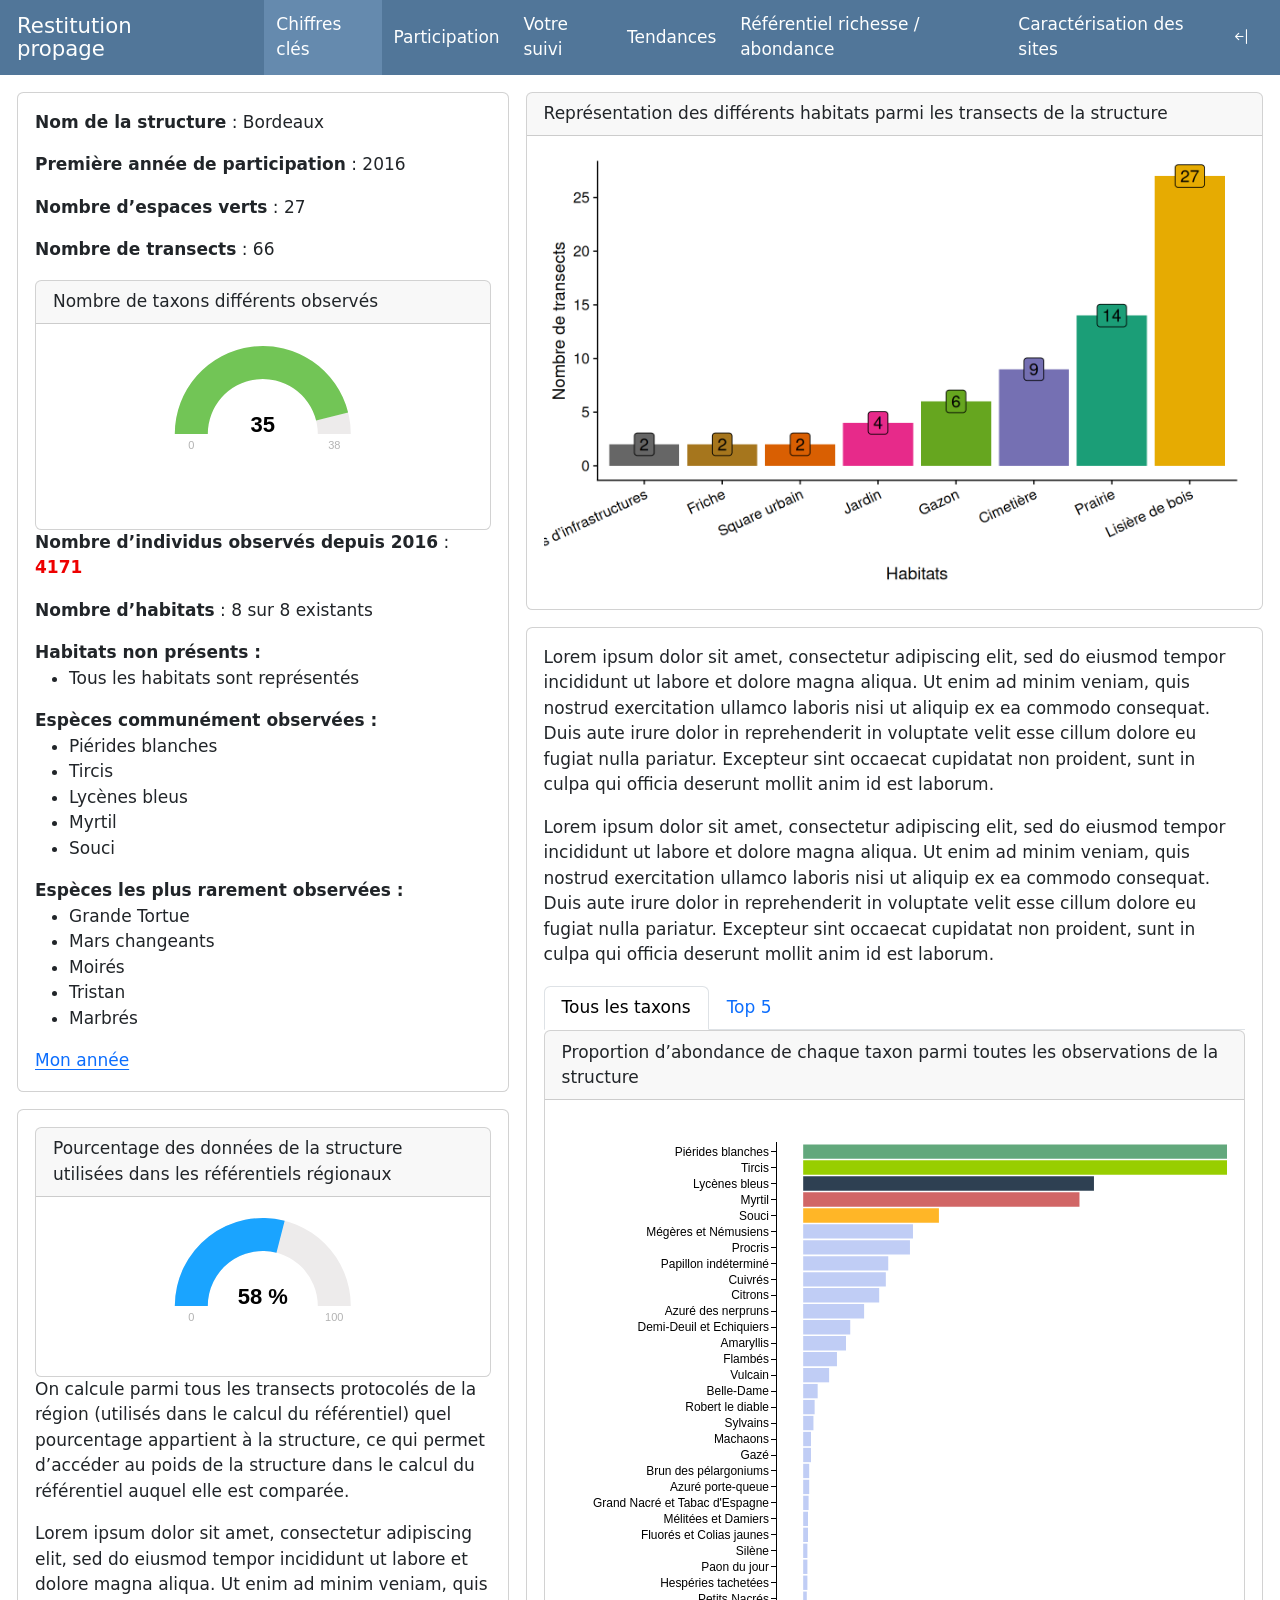
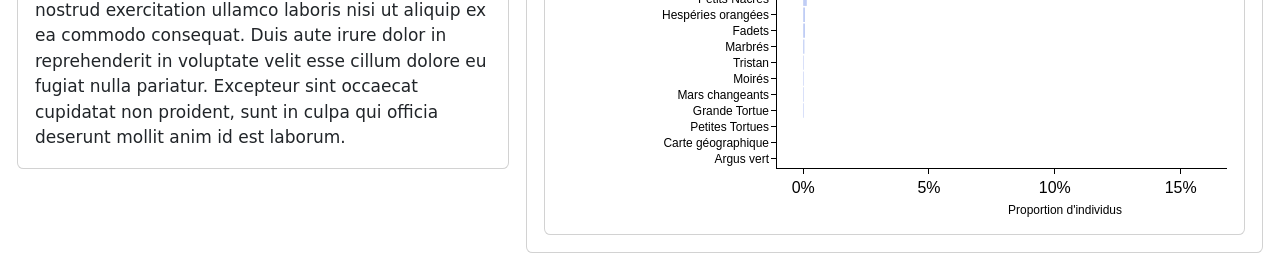
